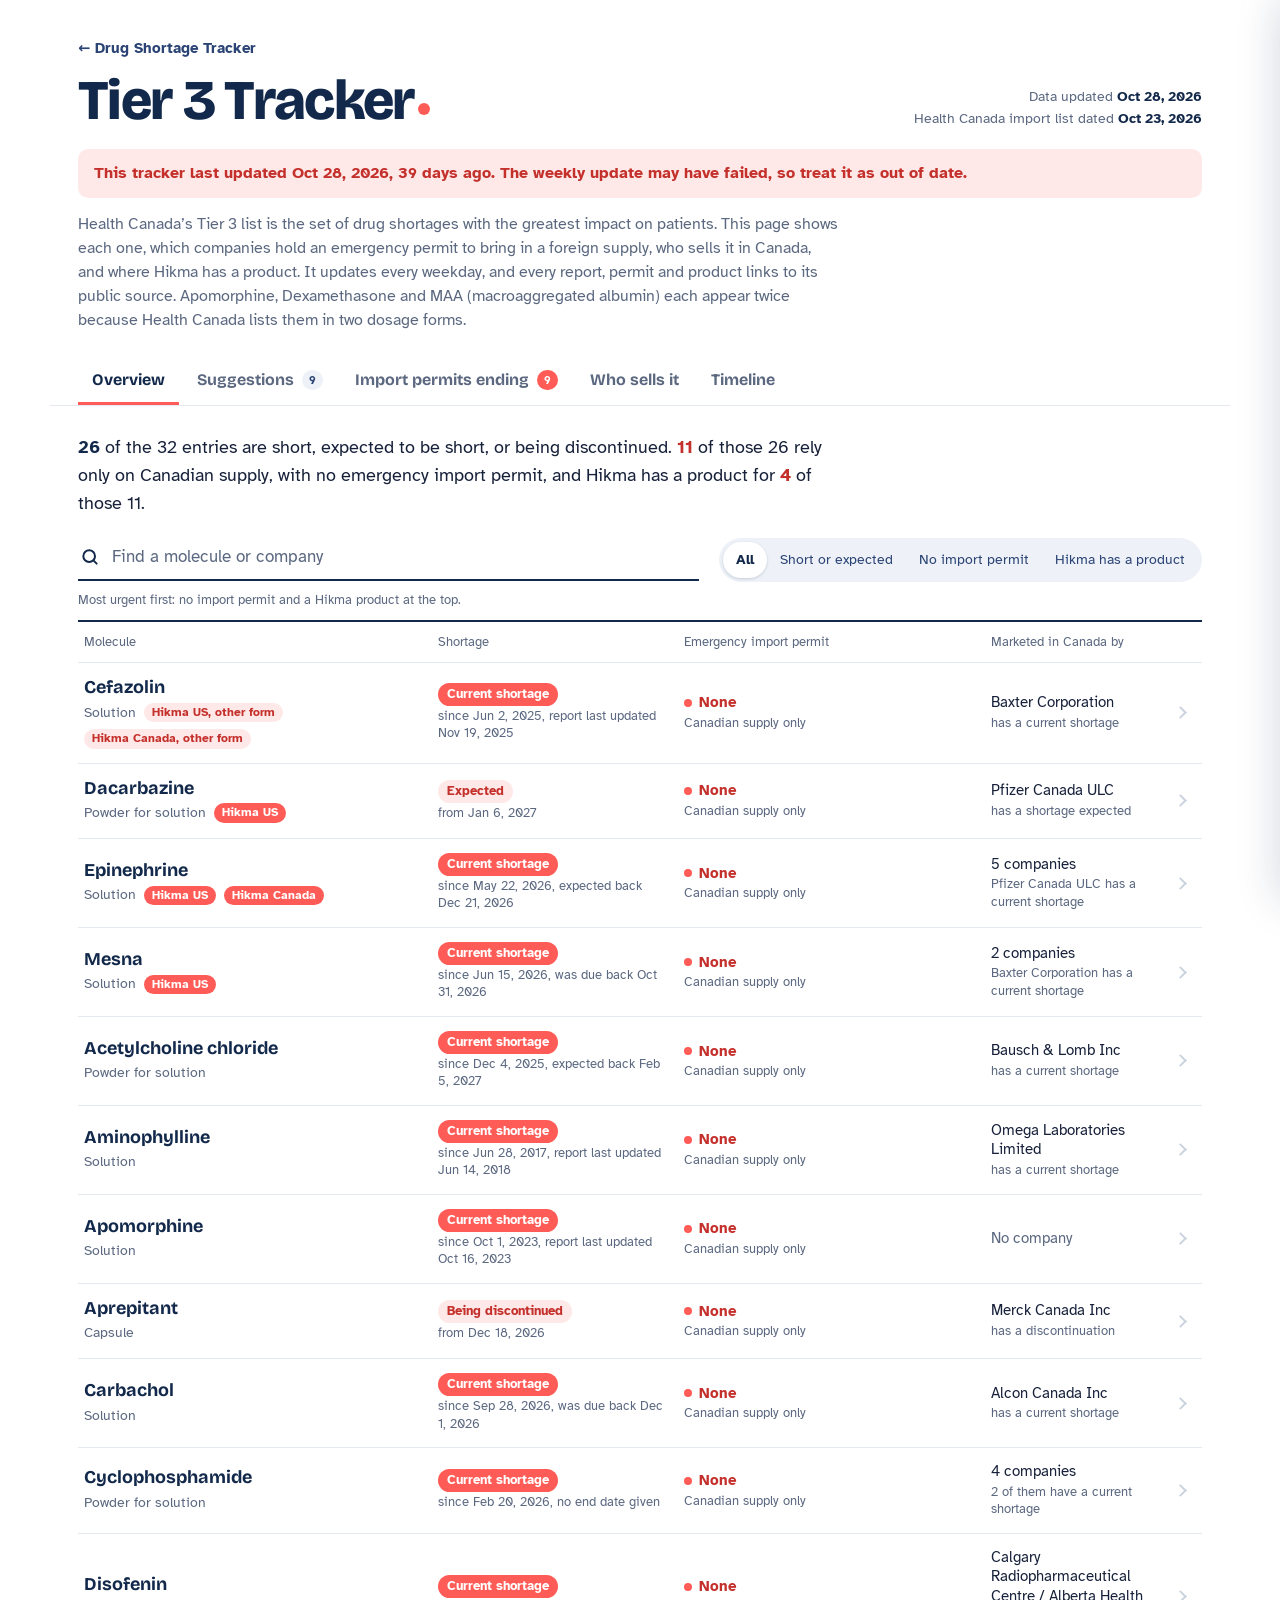
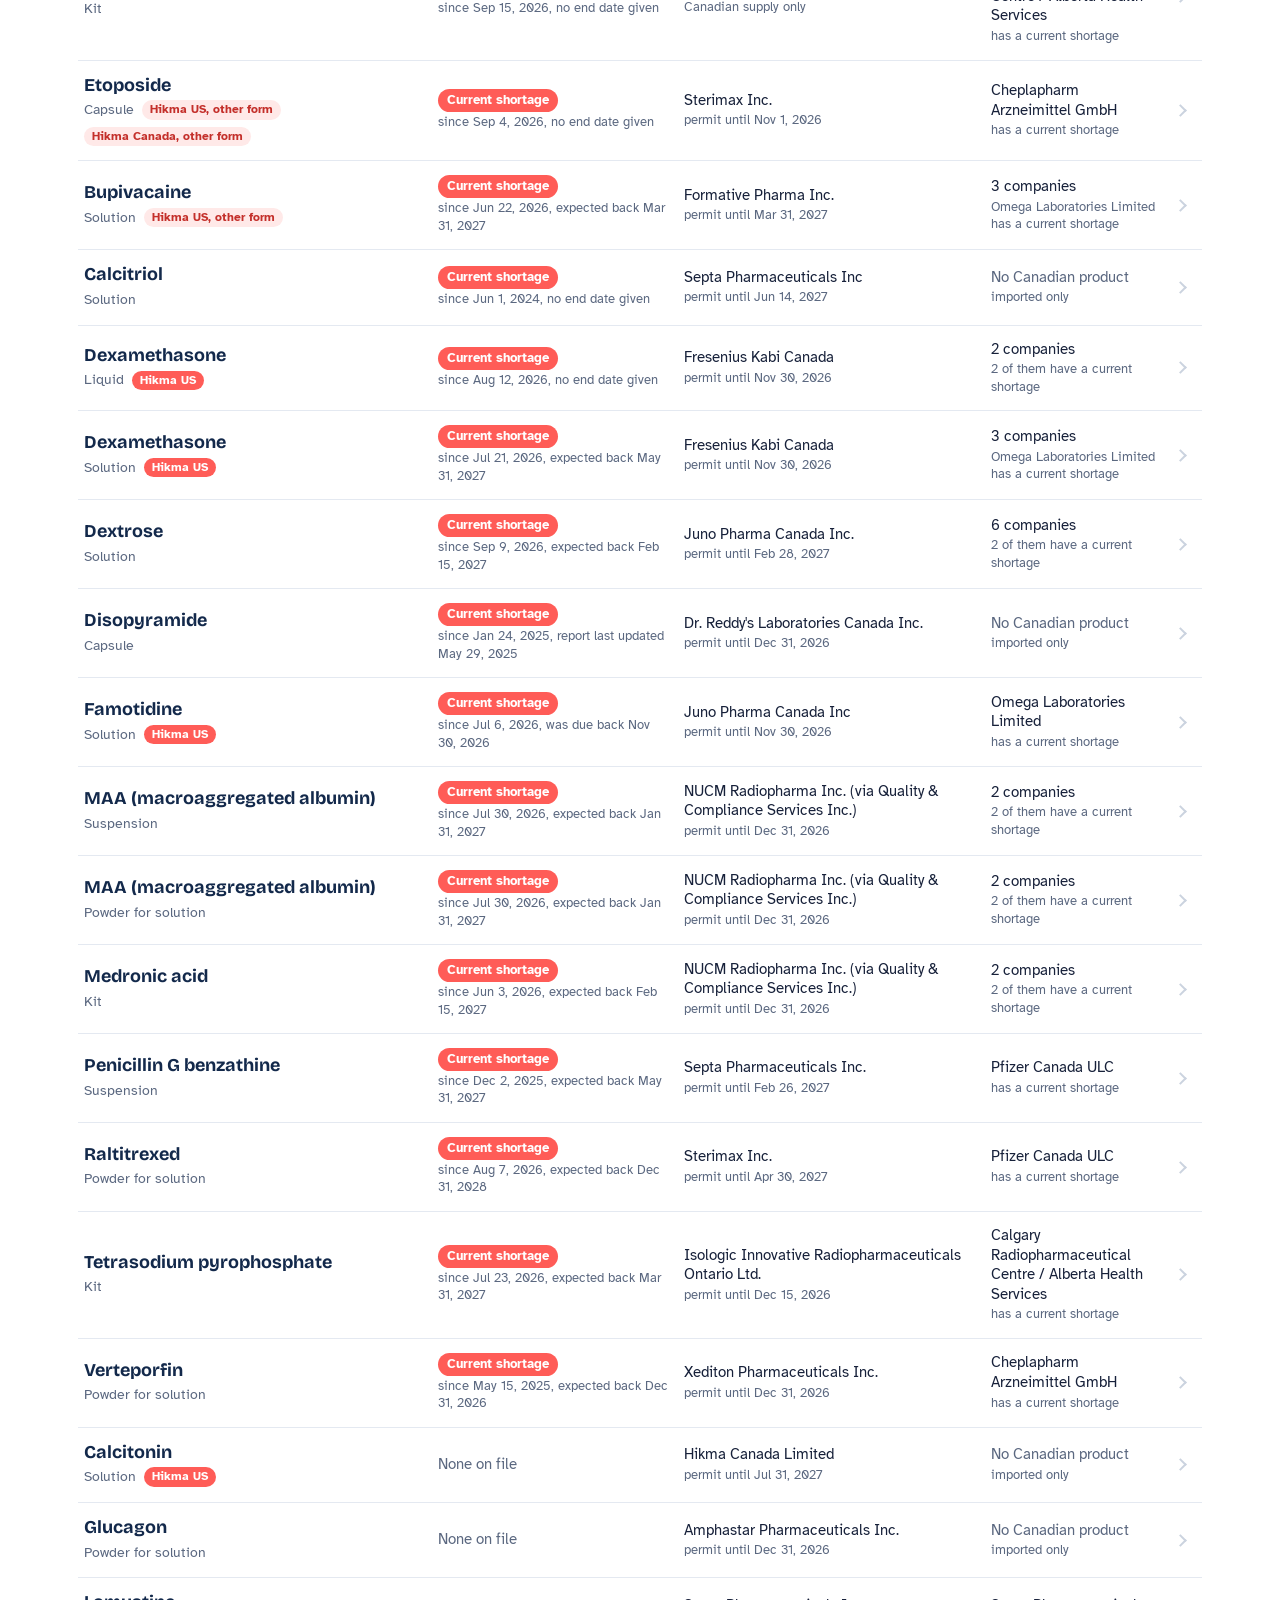
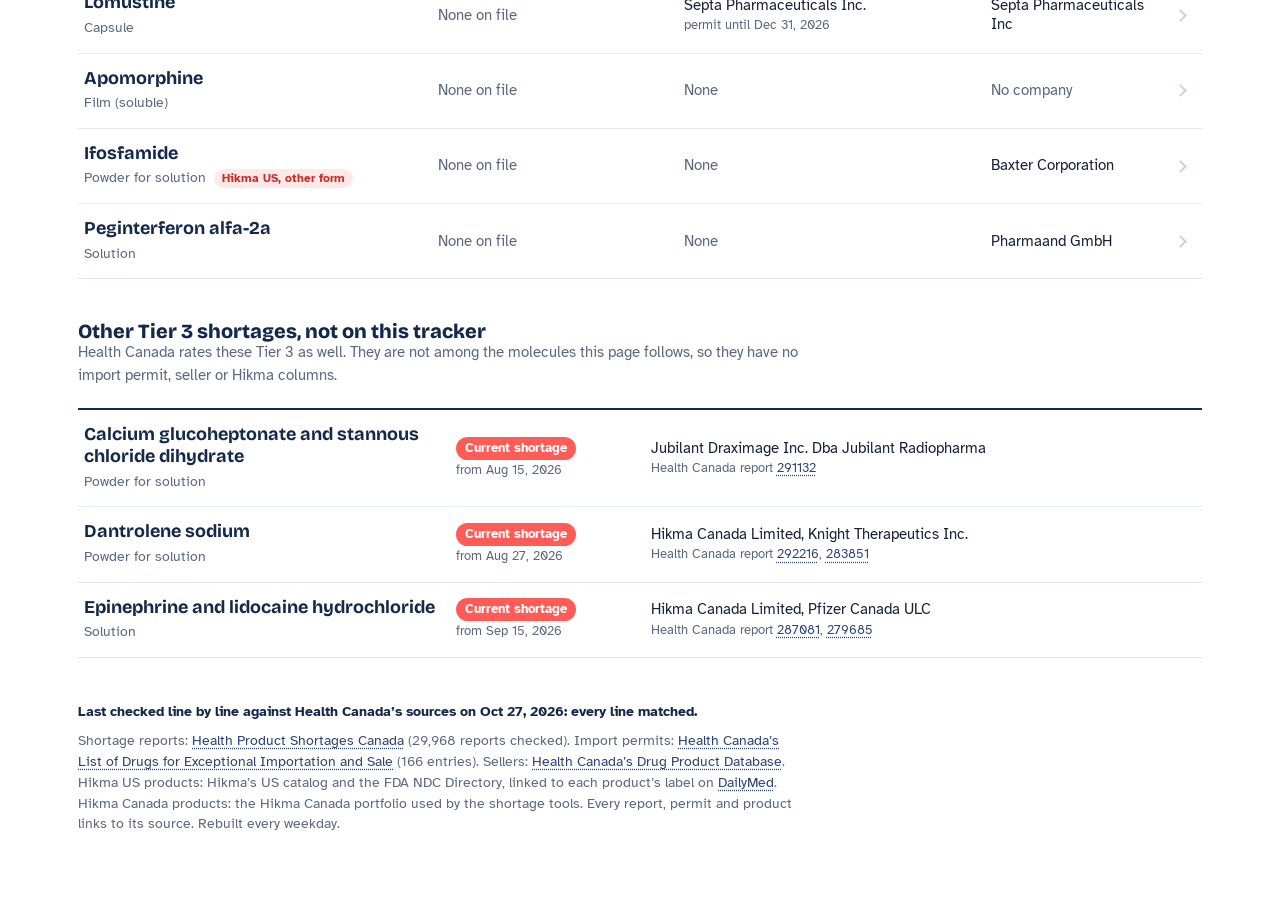
==== tier3/index.html @ a807ef1e "Tier 3 tracker 2026-10-28" ====
<!doctype html>
<html lang="en"><head><meta charset="utf-8">
<meta name="viewport" content="width=device-width,initial-scale=1">
<meta name="robots" content="noindex,nofollow">
<title>Tier 3 Tracker</title>
<link rel="preconnect" href="https://fonts.googleapis.com">
<link rel="preconnect" href="https://fonts.gstatic.com" crossorigin>
<link rel="stylesheet" href="https://fonts.googleapis.com/css2?family=Atkinson+Hyperlegible:wght@400;700&family=Bricolage+Grotesque:opsz,wght@12..96,500;12..96,700;12..96,800&display=swap">
<style>
/* Five views behind tabs, one job each: what is short, what to go after,
   which permits are running out, who already sells it, and the calendar.
   Hikma coral marks anything that needs action, Hikma blue carries the
   structure, the rest is white. Bricolage Grotesque for names and
   headings, Atkinson Hyperlegible for reading. Light only. */
:root{
--white:#ffffff;--navy:#13294b;--navy-2:#2b4475;--mist:#eef2f8;
--line:#e4e9f1;--coral:#ff5c57;--coral-ink:#c4302b;--coral-tint:#ffe9e8;
--ink:#17213a;--slate:#5b6880;--fog:#cbd3df;
--display:"Bricolage Grotesque","Segoe UI",system-ui,sans-serif;
--text:"Atkinson Hyperlegible","Segoe UI",system-ui,sans-serif;
--names:290px;color-scheme:light}
*{box-sizing:border-box}
html{background:var(--white)}
body{margin:0;background:var(--white);color:var(--ink);
font:16px/1.55 var(--text);-webkit-font-smoothing:antialiased}
button,input{font:inherit;color:inherit}
.page{max-width:1180px;margin:0 auto;padding:36px 28px 72px}

/* ---------- top ---------- */
.top{display:flex;flex-wrap:wrap;justify-content:space-between;
align-items:flex-end;gap:12px 24px}
h1{font:800 clamp(36px,5vw,56px)/1 var(--display);margin:0;
letter-spacing:-.03em;color:var(--navy)}
h1 .dot{display:inline-block;width:.22em;height:.22em;border-radius:50%;
background:var(--coral);margin-left:.06em;vertical-align:.08em}
.when{color:var(--slate);font-size:14px;text-align:right}
.when b{color:var(--navy)}
.stale{margin:20px 0 0;padding:12px 16px;border-radius:10px;
background:var(--coral-tint);color:var(--coral-ink);font-weight:700}

/* ---------- tabs ---------- */
.tabs{position:sticky;top:0;z-index:5;background:var(--white);
margin:24px -28px 0;padding:0 28px;border-bottom:1px solid var(--line);
display:flex;gap:4px;overflow-x:auto;scrollbar-width:none}
.tabs::-webkit-scrollbar{display:none}
.tab{border:0;background:none;padding:14px 14px 12px;cursor:pointer;
font:700 16px/1 var(--display);color:var(--slate);white-space:nowrap;
border-bottom:3px solid transparent;display:flex;align-items:center;gap:8px}
.tab:hover{color:var(--navy)}
.tab[aria-selected=true]{color:var(--navy);border-bottom-color:var(--coral)}
.tab:focus-visible{outline:2px solid var(--coral);outline-offset:-2px}
.n{font:700 12px/1 var(--text);background:var(--mist);color:var(--navy-2);
border-radius:999px;padding:4px 7px}
.n.hot{background:var(--coral);color:var(--white)}
.panel{padding-top:28px}
.lede{margin:0 0 20px;font-size:18px;max-width:64ch}
.lede b{color:var(--navy)}
.lede .hot{color:var(--coral-ink)}
.help{margin:-8px 0 22px;color:var(--slate);font-size:14.5px;max-width:72ch}

/* ---------- controls ---------- */
.tools{display:flex;flex-wrap:wrap;gap:12px 20px;align-items:center;
margin:0 0 14px}
.find{flex:1 1 260px;min-width:0;display:flex;align-items:center;gap:10px;
border-bottom:2px solid var(--navy);padding:4px 2px 8px}
.find svg{flex:none;color:var(--navy)}
.find input{border:0;outline:0;background:none;width:100%;font-size:17px}
.find input::placeholder{color:var(--slate)}
.find:focus-within{border-color:var(--coral)}
.seg{display:inline-flex;flex-wrap:wrap;background:var(--mist);
border-radius:999px;padding:4px}
.seg button{border:0;background:none;border-radius:999px;padding:7px 13px;
cursor:pointer;font-size:14px;color:var(--navy-2)}
.seg button[aria-pressed=true]{background:var(--white);color:var(--navy);
font-weight:700;box-shadow:0 1px 3px rgba(19,41,75,.18)}
.seg button:focus-visible{outline:2px solid var(--coral)}

/* ---------- overview list ---------- */
.list{border-top:2px solid var(--navy)}
.li{width:100%;border:0;background:none;text-align:left;cursor:pointer;
display:grid;grid-template-columns:minmax(0,2.2fr) minmax(0,1.5fr)
minmax(0,1.9fr) minmax(0,1.1fr) 20px;gap:16px;align-items:center;
padding:14px 6px;border-bottom:1px solid var(--line)}
.li:hover,.li:focus-visible{background:#f8fafd;outline:0}
.li:focus-visible{box-shadow:inset 3px 0 0 var(--coral)}
.li.head{cursor:default;padding:10px 6px;font-size:13px;color:var(--slate)}
.li.head:hover{background:none}
.name{font:700 18px/1.2 var(--display);color:var(--navy)}
.sub{font-size:14px;color:var(--slate);margin-top:3px;display:flex;
flex-wrap:wrap;gap:6px 8px;align-items:center}
.hk{font:700 11.5px/1 var(--text);color:var(--white);background:var(--coral);
border-radius:999px;padding:4px 8px}
.chev{width:9px;height:9px;border-right:2px solid var(--fog);
border-bottom:2px solid var(--fog);transform:rotate(-45deg)}
.li:hover .chev{border-color:var(--navy)}
.tag{display:inline-block;font-size:12.5px;font-weight:700;border-radius:999px;
padding:3px 9px;white-space:nowrap}
.tag.sh{background:var(--coral);color:var(--white)}
.tag.ex{background:var(--coral-tint);color:var(--coral-ink)}
.tag.ok{background:var(--navy);color:var(--white)}
.tag.dn{background:var(--mist);color:var(--slate)}
.t3{font-size:12.5px;color:var(--navy-2);font-weight:700;margin-left:6px}
.cell{font-size:14.5px;line-height:1.35}
.cell.hot{color:var(--coral-ink);font-weight:700}
.cell .muted{color:var(--slate)}
.none{padding:40px 0;color:var(--slate);font-size:17px}

/* ---------- suggestions ---------- */
.sug{display:grid;grid-template-columns:repeat(auto-fill,minmax(330px,1fr));
gap:18px}
.idea{border:1px solid var(--line);border-radius:16px;padding:20px 22px;
display:flex;flex-direction:column;gap:12px;background:var(--white)}
.idea{cursor:pointer;transition:border-color .15s,box-shadow .15s}
.idea:hover,.idea:focus-visible{border-color:var(--coral);
box-shadow:0 0 0 1px var(--coral);outline:none}
.idea-head{display:flex;justify-content:space-between;align-items:start;gap:12px}
.rank{font:800 15px/1 var(--display);color:var(--slate)}
.idea h3{margin:4px 0 0;font:800 24px/1.1 var(--display);color:var(--navy);
letter-spacing:-.01em}
.pts{text-align:right;flex:none}
.pts b{display:block;font:800 30px/1 var(--display);color:var(--coral-ink)}
.pts span{font-size:12.5px;color:var(--slate)}
.meter{height:6px;border-radius:999px;background:var(--mist);overflow:hidden}
.meter i{display:block;height:100%;background:var(--coral);border-radius:999px}
.why{margin:0;padding:0;list-style:none;display:grid;gap:6px;font-size:15px}
.why li{display:grid;grid-template-columns:18px 1fr;gap:8px}
.why li:before{content:"";width:8px;height:8px;border-radius:50%;
background:var(--coral);margin-top:8px}
.why li.mine:before{background:var(--navy)}
.open{align-self:flex-start;margin-top:auto;border:0;background:var(--mist);
color:var(--navy);font-weight:700;border-radius:999px;padding:8px 16px;
cursor:pointer}
.open:hover{background:var(--navy);color:var(--white)}

/* ---------- permits ---------- */
.permits{border-top:2px solid var(--navy)}
.pm{display:grid;grid-template-columns:120px minmax(0,2.4fr) minmax(0,1.4fr)
minmax(0,1fr);gap:18px;padding:16px 6px;border-bottom:1px solid var(--line);
align-items:start}
.pm .date b{display:block;font:800 22px/1.05 var(--display);color:var(--navy)}
.pm .date span{font-size:13px;color:var(--slate)}
.pm.soon .date b{color:var(--coral-ink)}
.pm .prod{font-weight:700;color:var(--navy)}
.pm .meta{font-size:14px;color:var(--slate);margin-top:2px}
.pm .left{font-size:14.5px}
.pm.gone{opacity:.65}

/* ---------- sellers ---------- */
.sell{border-top:2px solid var(--navy)}
.sell details{border-bottom:1px solid var(--line)}
.sell summary{list-style:none;cursor:pointer;display:grid;
grid-template-columns:minmax(0,1.6fr) minmax(0,2fr) 20px;gap:16px;
align-items:center;padding:14px 6px}
.sell summary::-webkit-details-marker{display:none}
.sell summary:hover{background:#f8fafd}
.sell summary:focus-visible{outline:2px solid var(--coral);outline-offset:-2px}
.sell details[open] .chev{transform:rotate(45deg)}
.count{font-size:15px}
.count b{color:var(--navy)}
.count.hot b{color:var(--coral-ink)}
.tbl{width:100%;border-collapse:collapse;margin:0 0 16px;font-size:14.5px}
.tbl th{text-align:left;font-weight:700;color:var(--slate);font-size:13px;
padding:8px 10px;border-bottom:1px solid var(--line)}
.tbl td{padding:9px 10px;border-bottom:1px solid var(--line);vertical-align:top}
.tbl tr:last-child td{border-bottom:0}
.wrapx{overflow-x:auto;padding:0 6px}

/* ---------- calendar ---------- */
.key{display:flex;flex-wrap:wrap;gap:8px 22px;font-size:13.5px;
color:var(--slate);margin:0 0 10px}
.key span{display:inline-flex;align-items:center;gap:8px}
.sw{display:inline-block;width:26px;height:10px;border-radius:3px}
.cal{position:relative;border-top:2px solid var(--navy)}
.cal-in{min-width:760px}
.axis,.lane{display:grid;grid-template-columns:var(--names) minmax(0,1fr)}
.axis{border-bottom:1px solid var(--line)}
.axis .lbl{font-size:13px;color:var(--slate);padding:10px 0 8px}
.ticks{position:relative;height:40px}
.tick{position:absolute;top:0;bottom:0;border-left:1px solid var(--line);
padding:10px 0 0 6px;font-size:12.5px;color:var(--slate);white-space:nowrap}
.tick.yr{border-left:2px solid var(--navy-2);color:var(--navy);font-weight:700}
.lane{width:100%;text-align:left;border:0;background:none;padding:0;
cursor:pointer;border-bottom:1px solid var(--line)}
.lane:hover,.lane:focus-visible{background:#f8fafd;outline:0}
.lane:focus-visible .who{box-shadow:inset 3px 0 0 var(--coral)}
.who{padding:12px 16px 12px 0;min-width:0}
.who .name{font-size:16.5px}
.track{position:relative;min-height:64px}
.grid{position:absolute;inset:0;pointer-events:none}
.grid i{position:absolute;top:0;bottom:0;border-left:1px solid var(--line)}
.grid i.yr{border-left:1px solid var(--fog)}
.bar{position:absolute;height:14px;border-radius:5px;top:16px;
transform-origin:left center;animation:grow .6s cubic-bezier(.2,.8,.2,1) both}
.bar.sh{background:var(--coral)}
.bar.ex{background:repeating-linear-gradient(135deg,var(--coral) 0 6px,
#ff8e8a 6px 12px)}
.bar.dn{background:var(--fog)}
.bar.tail{background:none;border:2px dashed var(--coral);border-left:0;
box-sizing:border-box;border-radius:0 5px 5px 0}
.bar.past{border-top-right-radius:0;border-bottom-right-radius:0}
.endlbl{position:absolute;transform:translate(6px,-1px);z-index:3;
font:700 11.5px/1 var(--text);color:var(--coral-ink);background:var(--white);
padding:3px 6px;border-radius:5px;white-space:nowrap;pointer-events:none;
box-shadow:0 0 0 1px var(--line)}
.endlbl.left{transform:translate(calc(-100% - 6px),-1px)}
.endlbl.im{font-size:11px;font-weight:600;color:var(--navy);padding:2px 5px}
.track{min-height:70px}
.bar.cut{border-top-left-radius:0;border-bottom-left-radius:0}
.bar.im{height:8px;background:var(--navy);border-radius:999px}
.bar.im.soon{background:linear-gradient(90deg,var(--navy) 70%,var(--coral))}
.bar.im.old{background:var(--fog)}
.today{position:absolute;top:0;bottom:0;width:0;
border-left:2px solid var(--coral);z-index:2;pointer-events:none}
.today b{position:absolute;bottom:-11px;left:-24px;width:48px;text-align:center;
font:700 12px/1 var(--text);color:var(--white);background:var(--coral);
border-radius:999px;padding:5px 0}
@keyframes grow{from{transform:scaleX(0)}to{transform:scaleX(1)}}

/* ---------- drawer ---------- */
.shade{position:fixed;inset:0;background:rgba(19,41,75,.28);opacity:0;
pointer-events:none;transition:opacity .2s;z-index:9}
.shade.on{opacity:1;pointer-events:auto}
.drawer{position:fixed;top:0;right:0;bottom:0;width:min(540px,100%);
background:var(--white);z-index:10;transform:translateX(102%);
transition:transform .28s cubic-bezier(.2,.8,.2,1);overflow-y:auto;
box-shadow:-12px 0 40px rgba(19,41,75,.18);
padding:28px 28px calc(40px + env(safe-area-inset-bottom,0px))}
.drawer.on{transform:none}
.close{position:absolute;top:18px;right:18px;width:40px;height:40px;
border-radius:50%;border:0;background:var(--mist);cursor:pointer;
font-size:22px;line-height:1;color:var(--navy)}
.drawer h2{font:800 34px/1 var(--display);color:var(--navy);
margin:6px 48px 4px 0;letter-spacing:-.02em}
.verdict{margin:18px 0 0;padding:14px 16px;border-radius:12px;
background:var(--mist);color:var(--navy);font-weight:700}
.verdict.gap{background:var(--coral-tint);color:var(--coral-ink)}
.drawer h3{font:700 19px/1.2 var(--display);color:var(--navy);margin:28px 0 10px}
.item{padding:12px 0;border-top:1px solid var(--line)}
.item:last-child{border-bottom:1px solid var(--line)}
.row1{display:flex;justify-content:space-between;gap:12px;align-items:baseline}
.item b{color:var(--navy)}
.item .meta{font-size:14px;color:var(--slate);margin-top:2px}
.muted{color:var(--slate)}

footer{margin-top:44px;color:var(--slate);font-size:13.5px;max-width:80ch}
footer details{margin-top:8px}
footer summary{cursor:pointer}

@media (max-width:820px){
.page{padding:24px 16px 56px}
.tabs{margin:20px -16px 0;padding:0 16px}
.when{text-align:left}
.li{grid-template-columns:minmax(0,1fr) 20px;gap:6px 12px}
.li>.cell{grid-column:1}
.li.head{display:none}
.chev{grid-row:1/span 4;grid-column:2}
.pm{grid-template-columns:96px minmax(0,1fr)}
.pm .left,.pm .imp{grid-column:2}
.sell summary{grid-template-columns:minmax(0,1fr) 20px}
.sell summary .count{grid-column:1}
.sell summary .chev{grid-row:1/span 2;grid-column:2}
:root{--names:150px}
.cal{overflow-x:auto}
.drawer{top:auto;height:88vh;width:100%;border-radius:18px 18px 0 0;
transform:translateY(102%)}
}
@media (prefers-reduced-motion:reduce){
.bar{animation:none}.drawer,.shade{transition:none}}
.back{display:inline-block;margin-bottom:14px;font-weight:700;
color:var(--navy-2);text-decoration:none;font-size:14.5px}
.back:hover{color:var(--coral-ink)}
.intro{margin:14px 0 22px;max-width:76ch;font-size:15.5px;color:var(--slate)}
.hk.soft{background:var(--coral-tint);color:var(--coral-ink)}
.sortnote{margin:-6px 0 10px;font-size:13px;color:var(--slate)}
.gapword{display:inline-flex;align-items:center;gap:7px;font-weight:700;
color:var(--coral-ink)}
.gapword i{width:8px;height:8px;border-radius:50%;background:var(--coral)}
.small{font-size:13px;color:var(--slate);margin-top:2px}
.act{margin:0;font:700 16px/1.3 var(--display);color:var(--navy)}
details.how,details.others{margin:0 0 20px;font-size:14.5px;color:var(--slate)}
details.others{margin-top:28px}
details.how summary,details.others summary,details.sub2 summary{cursor:pointer;
font-weight:700;color:var(--navy)}
details.how p{max-width:76ch}
details.others .list{margin-top:12px}
.li.li3{grid-template-columns:minmax(0,1.4fr) minmax(0,.7fr) minmax(0,2fr) 20px}
details.sub2{margin:4px 0 16px}
details.sub2 summary{padding:6px;font-size:14px}
.check{display:inline-flex;align-items:center;gap:8px;font-size:14.5px;
cursor:pointer}
.check input{width:18px;height:18px;accent-color:var(--navy)}
.warnline{font-size:13px;font-weight:700;color:var(--coral-ink);margin-top:4px}
.pad{padding:0 6px 16px}
.audit{margin:0 0 8px;font-weight:700;color:var(--navy)}
.audit.bad{color:var(--coral-ink)}
a.src{color:var(--navy-2);text-decoration:underline;text-decoration-style:dotted;
text-underline-offset:3px}
a.src:hover,a.src:focus-visible{color:var(--coral-ink);text-decoration-style:solid}
.imp-line{font-size:13.5px;color:var(--navy);margin-top:3px}
.unw{margin-top:40px}
.unw h3{font:800 20px/1.2 var(--display);color:var(--navy);margin:0 0 6px}
.li.static{cursor:default}
.li.static:hover{background:none}
.lab{color:var(--navy)}
</style></head><body>
<main class="page">
<a class="back" href="../">← Drug Shortage Tracker</a>
<div class="top">
<h1>Tier 3 Tracker<span class="dot" aria-hidden="true"></span></h1>
<div class="when" id="when"></div>
</div>
<div id="stale"></div>
<p class="intro" id="intro"></p>
<nav class="tabs" role="tablist" aria-label="Views" id="tabs"></nav>
<section class="panel" id="panel" role="tabpanel"></section>
<footer id="foot"></footer>
</main>
<div class="shade" id="shade"></div>
<aside class="drawer" id="drawer" aria-hidden="true" aria-label="Molecule details">
<button class="close" id="close" aria-label="Close">&times;</button>
<div id="dbody"></div>
</aside>

<script>
var DATA = {"run_date": "2026-10-28", "issued": "2026-10-23", "rows": [{"i": 0, "name": "Acetylcholine chloride", "forms": "Powder for solution", "hikma_us": "", "hikma_form": "", "hikma_us_ndc": "", "hikma_ca": "No", "status": "Actual shortage", "tier3": "Yes", "companies": "BAUSCH & LOMB INC", "start": "2025-12-04", "end": "2027-02-05", "open": 1, "stage": "", "notes": "", "changed": "", "reports": [{"Molecule": "Acetylcholine chloride (powder for solution)", "Status": "Actual shortage", "Tier 3": "Yes", "Company": "BAUSCH & LOMB INC", "Brand name": "MIOCHOL-E", "Strength": "20MG", "Dosage form": "Powder For Solution", "Form match": "Yes", "DIN": "02133326", "Start date": "2025-12-04", "End date": "2027-02-05", "Updated": "2026-10-13", "Report ID": "272933"}], "imports": [], "market": [{"company": "BAUSCH & LOMB INC", "brand": "MIOCHOL-E", "din": "02133326", "strength": "20 MG/VIAL", "form": "POWDER FOR SOLUTION", "route": "OPHTHALMIC", "status": "Marketed", "since": "2011-10-05", "form_match": true, "code": "31096"}], "market_known": true, "hikma_ca_lines": [], "hikma_ca_state": "", "score": 6, "reasons": ["Current shortage", "Health Canada rates the shortage Tier 3, its highest impact level", "No emergency import permit, so the short Canadian supply is the only supply", "Only one company markets it in Canada: Bausch & Lomb Inc"], "action": "No Hikma product"}, {"i": 1, "name": "MAA (macroaggregated albumin)", "forms": "Suspension", "hikma_us": "", "hikma_form": "", "hikma_us_ndc": "", "hikma_ca": "No", "status": "Actual shortage", "tier3": "Yes", "companies": "CALGARY RADIOPHARMACEUTICAL CENTRE / ALBERTA HEALTH SERVICES, JUBILANT DRAXIMAGE INC. DBA JUBILANT RADIOPHARMA", "start": "2026-07-23", "end": "2027-01-31", "open": 2, "stage": "", "notes": "", "changed": "", "reports": [{"Molecule": "MAA (macroaggregated albumin) (suspension)", "Status": "Actual shortage", "Tier 3": "Yes", "Company": "CALGARY RADIOPHARMACEUTICAL CENTRE / ALBERTA HEALTH SERVICES", "Brand name": "STANNOUS MAA KIT", "Strength": "2.1MG", "Dosage form": "Suspension Kit", "Form match": "Yes", "DIN": "02360845", "Start date": "2026-07-23", "End date": "2026-11-30", "Updated": "2026-09-03", "Report ID": "290505"}, {"Molecule": "MAA (macroaggregated albumin) (suspension)", "Status": "Actual shortage", "Tier 3": "Yes", "Company": "JUBILANT DRAXIMAGE INC. DBA JUBILANT RADIOPHARMA", "Brand name": "DRAXIMAGE MAA", "Strength": "2.5MG", "Dosage form": "Powder For Solution", "Form match": "Yes", "DIN": "02329417", "Start date": "2026-07-30", "End date": "2027-01-31", "Updated": "2026-10-05", "Report ID": "291124"}], "imports": [{"product": "Macrosalb Medi-Radiopharma 2.5 mg kit for radiopharmaceutical preparation, Macroaggregated human albumin", "importer": "Quality & Compliance Services Inc. on behalf of NUCM Radiopharma Inc.", "origin": "Hungary, European Medicines Agency, OGYI-T-24216/01", "added": "2026-10-02", "cutoff": "2026-12-31", "cutoff_raw": "December 31, 2026", "state": "Active", "part": "Part 1", "unsure": false}], "market": [{"company": "CALGARY RADIOPHARMACEUTICAL CENTRE / ALBERTA HEALTH SERVICES", "brand": "STANNOUS MAA KIT", "din": "02360845", "strength": "2.1 MG/ML", "form": "SUSPENSION, KIT", "route": "INTRAVENOUS", "status": "Marketed", "since": "2019-04-01", "form_match": true, "code": "83145"}, {"company": "JUBILANT DRAXIMAGE INC. DBA JUBILANT RADIOPHARMA", "brand": "DRAXIMAGE MAA", "din": "02329417", "strength": "2.5 MG/VIAL", "form": "POWDER FOR SOLUTION", "route": "INTRAVENOUS", "status": "Marketed", "since": "2018-08-21", "form_match": true, "code": "81516"}], "market_known": true, "hikma_ca_lines": [], "hikma_ca_state": "", "score": 3, "reasons": ["Current shortage", "Health Canada rates the shortage Tier 3, its highest impact level"], "action": "No Hikma product"}, {"i": 2, "name": "Aminophylline", "forms": "Solution", "hikma_us": "", "hikma_form": "", "hikma_us_ndc": "", "hikma_ca": "No", "status": "Actual shortage", "tier3": "Yes", "companies": "OMEGA LABORATORIES LTD", "start": "2017-06-28", "end": "", "open": 1, "stage": "", "notes": "", "changed": "Aminophylline (solution): report 284545 changed, status Actual shortage to Resolved; end 2026-10-29 to 2026-10-27", "reports": [{"Molecule": "Aminophylline (solution)", "Status": "Actual shortage", "Tier 3": "No", "Company": "OMEGA LABORATORIES LTD", "Brand name": "AMINOPHYLLINE INJ 50MG/ML", "Strength": "50MG", "Dosage form": "Solution", "Form match": "Yes", "DIN": "00582654", "Start date": "2017-06-28", "End date": "", "Updated": "2018-06-14", "Report ID": "19903"}, {"Molecule": "Aminophylline (solution)", "Status": "Resolved", "Tier 3": "Yes", "Company": "OMEGA LABORATORIES LIMITED", "Brand name": "AMINOPHYLLINE INJ 25MG/ML", "Strength": "25MG", "Dosage form": "Solution", "Form match": "Yes", "DIN": "00582662", "Start date": "2026-05-04", "End date": "2026-10-27", "Updated": "2026-10-27", "Report ID": "284545"}], "imports": [{"product": "Aminophylline Injection, Aminophylline", "importer": "Juno Pharma Canada Inc.", "origin": "United Kingdom, Medicines and Healthcare Product Regulatory Agency (MHRA), PL 01502/0009R", "added": "2026-06-23", "cutoff": "2026-08-30", "cutoff_raw": "August 30, 2026", "state": "Expired", "part": "Part 1", "unsure": false}, {"product": "Aminophylline Injection, aminophylline hydrate", "importer": "Septa Pharmaceuticals Inc.", "origin": "UK, MHRA PL 12762/0559", "added": "2024-04-26", "cutoff": "2024-07-31", "cutoff_raw": "July 31, 2024", "state": "Expired", "part": "Part 1", "unsure": false}, {"product": "Aminophylline Injection, aminophylline dihydrate", "importer": "Juno Pharmaceuticals Corp.", "origin": "Greece, National Organization for Medicines, 40869/09/03-03-2010 GR", "added": "2024-04-18", "cutoff": "2024-07-31", "cutoff_raw": "July 31, 2024", "state": "Expired", "part": "Part 1", "unsure": false}], "market": [{"company": "OMEGA LABORATORIES LIMITED", "brand": "AMINOPHYLLINE INJ 25MG/ML", "din": "00582662", "strength": "25 MG/ML", "form": "SOLUTION", "route": "INTRAVENOUS", "status": "Marketed", "since": "1984-12-31", "form_match": true, "code": "5705"}, {"company": "PFIZER CANADA ULC", "brand": "AMINOPHYLLINE INJECTION USP", "din": "00497193", "strength": "25 MG/ML", "form": "SOLUTION", "route": "INTRAVENOUS", "status": "Dormant", "since": "2024-05-09", "form_match": true, "code": "4226"}], "market_known": true, "hikma_ca_lines": [], "hikma_ca_state": "", "score": 3, "reasons": ["Health Canada still lists it as short, but no report has been updated since Jun 2018", "No emergency import permit, so the short Canadian supply is the only supply", "Only one company markets it in Canada: Omega Laboratories Limited"], "action": "No Hikma product"}, {"i": 3, "name": "Apomorphine", "forms": "Film (soluble)", "hikma_us": "", "hikma_form": "", "hikma_us_ndc": "", "hikma_ca": "No", "status": "No report found", "tier3": "", "companies": "", "start": "", "end": "", "open": 0, "stage": "", "notes": "", "changed": "", "reports": [], "imports": [], "market": [], "market_known": true, "hikma_ca_lines": [], "hikma_ca_state": "", "score": 0, "reasons": [], "action": "No Hikma product"}, {"i": 4, "name": "Apomorphine", "forms": "Solution", "hikma_us": "", "hikma_form": "", "hikma_us_ndc": "", "hikma_ca": "No", "status": "Actual shortage", "tier3": "Yes", "companies": "PALADIN LABS INC.", "start": "2023-10-01", "end": "", "open": 2, "stage": "", "notes": "", "changed": "", "reports": [{"Molecule": "Apomorphine (solution)", "Status": "Actual shortage", "Tier 3": "No", "Company": "PALADIN LABS INC.", "Brand name": "MOVAPO", "Strength": "10MG", "Dosage form": "Solution", "Form match": "Yes", "DIN": "02459132", "Start date": "2023-10-01", "End date": "", "Updated": "2023-10-16", "Report ID": "207114"}, {"Molecule": "Apomorphine (solution)", "Status": "To be discontinued", "Tier 3": "Yes", "Company": "PALADIN LABS INC.", "Brand name": "MOVAPO", "Strength": "10MG", "Dosage form": "Solution", "Form match": "Yes", "DIN": "02459132", "Start date": "2023-10-31", "End date": "", "Updated": "2023-11-17", "Report ID": "207624"}], "imports": [{"product": "APO-go Pen, Apomorphine Hydrochloride", "importer": "Aguettant Canada Inc.", "origin": "United Kingdom, Medicines and Healthcare Products Regulatory Agency, PL 04483/0073", "added": "2025-12-15", "cutoff": "2026-10-22", "cutoff_raw": "October 22, 2026", "state": "Expired", "part": "Part 1", "unsure": false}, {"product": "APO-go Pen, Apomorphine Hydrochloride", "importer": "Accuristix", "origin": "United Kingdom, Medicines and Healthcare Products Regulatory Agency, PL 04483/0073", "added": "2023-12-11", "cutoff": "2024-12-31", "cutoff_raw": "December 31, 2024", "state": "Expired", "part": "Part 1", "unsure": false}], "market": [], "market_known": true, "hikma_ca_lines": [], "hikma_ca_state": "", "score": 4, "reasons": ["Health Canada still lists it as short, but no report has been updated since Oct 2023", "Health Canada rates the shortage Tier 3, its highest impact level", "No emergency import permit, so the short Canadian supply is the only supply", "No company markets it in Canada"], "action": "No Hikma product"}, {"i": 5, "name": "Aprepitant", "forms": "Capsule", "hikma_us": "", "hikma_form": "", "hikma_us_ndc": "", "hikma_ca": "No", "status": "To be discontinued", "tier3": "Yes", "companies": "MERCK CANADA INC", "start": "2026-12-18", "end": "", "open": 3, "stage": "", "notes": "", "changed": "", "reports": [{"Molecule": "Aprepitant (capsule)", "Status": "To be discontinued", "Tier 3": "Yes", "Company": "MERCK CANADA INC", "Brand name": "EMEND", "Strength": "80MG", "Dosage form": "Capsule", "Form match": "Yes", "DIN": "02298791", "Start date": "2026-12-18", "End date": "", "Updated": "2026-07-16", "Report ID": "275220"}, {"Molecule": "Aprepitant (capsule)", "Status": "To be discontinued", "Tier 3": "Yes", "Company": "MERCK CANADA INC", "Brand name": "EMEND TRI-PACK", "Strength": "80MG 125MG", "Dosage form": "Capsule Kit", "Form match": "Yes", "DIN": "02298813", "Start date": "2027-02-26", "End date": "", "Updated": "2026-07-16", "Report ID": "275233"}, {"Molecule": "Aprepitant (capsule)", "Status": "To be discontinued", "Tier 3": "Yes", "Company": "MERCK CANADA INC", "Brand name": "EMEND", "Strength": "125MG", "Dosage form": "Capsule", "Form match": "Yes", "DIN": "02298805", "Start date": "2027-04-30", "End date": "", "Updated": "2026-07-16", "Report ID": "275223"}], "imports": [], "market": [{"company": "MERCK CANADA INC", "brand": "EMEND", "din": "02298805", "strength": "125 MG", "form": "CAPSULE", "route": "ORAL", "status": "Marketed", "since": "2007-09-24", "form_match": true, "code": "78411"}, {"company": "MERCK CANADA INC", "brand": "EMEND", "din": "02298791", "strength": "80 MG", "form": "CAPSULE", "route": "ORAL", "status": "Marketed", "since": "2007-09-24", "form_match": true, "code": "78410"}], "market_known": true, "hikma_ca_lines": [], "hikma_ca_state": "", "score": 5, "reasons": ["Being discontinued from Dec 18, 2026", "Health Canada rates the shortage Tier 3, its highest impact level", "No emergency import permit, so the short Canadian supply is the only supply", "Only one company markets it in Canada: Merck Canada Inc"], "action": "No Hikma product"}, {"i": 6, "name": "Bupivacaine", "forms": "Solution", "hikma_us": "Bupivacaine HCl Injection, 8 SKUs (25 mg/10 mL to 250 mg/50 mL)", "hikma_form": "plain bupivacaine, not the spinal kind in dextrose", "hikma_us_ndc": "0143-9330", "hikma_ca": "Yes", "status": "Actual shortage", "tier3": "Yes", "companies": "FORMATIVE PHARMA INC., OMEGA LABORATORIES LIMITED", "start": "2026-06-22", "end": "2027-03-31", "open": 2, "stage": "", "notes": "", "changed": "", "reports": [{"Molecule": "Bupivacaine (solution)", "Status": "Actual shortage", "Tier 3": "Yes", "Company": "OMEGA LABORATORIES LIMITED", "Brand name": "BUPIVACAINE HYDROCHLORIDE IN DEXTROSE INJECTION USP", "Strength": "7.5MG", "Dosage form": "Solution", "Form match": "Yes", "DIN": "02512424", "Start date": "2026-06-22", "End date": "2027-03-31", "Updated": "2026-09-11", "Report ID": "288791"}, {"Molecule": "Bupivacaine (solution)", "Status": "Anticipated shortage", "Tier 3": "Yes", "Company": "FORMATIVE PHARMA INC.", "Brand name": "BUPIVACAINE HYDROCHLORIDE IN DEXTROSE INJECTION USP", "Strength": "7.5MG", "Dosage form": "Solution", "Form match": "Yes", "DIN": "02536714", "Start date": "2026-12-01", "End date": "", "Updated": "2026-09-21", "Report ID": "289841"}, {"Molecule": "Bupivacaine (solution)", "Status": "Actual shortage", "Tier 3": "No", "Company": "PFIZER CANADA INC", "Brand name": "MARCAINE", "Strength": "2.5MG", "Dosage form": "Solution", "Form match": "Other form", "DIN": "02305895", "Start date": "2018-01-31", "End date": "", "Updated": "2018-02-08", "Report ID": "30195"}, {"Molecule": "Bupivacaine (solution)", "Status": "Actual shortage", "Tier 3": "No", "Company": "PFIZER CANADA INC", "Brand name": "MARCAINE", "Strength": "5.0MG", "Dosage form": "Solution", "Form match": "Other form", "DIN": "02241919", "Start date": "2018-02-21", "End date": "", "Updated": "2019-06-12", "Report ID": "32865"}, {"Molecule": "Bupivacaine (solution)", "Status": "Actual shortage", "Tier 3": "No", "Company": "PFIZER CANADA INC", "Brand name": "MARCAINE", "Strength": "2.5MG", "Dosage form": "Solution", "Form match": "Other form", "DIN": "02241918", "Start date": "2018-03-20", "End date": "", "Updated": "2019-06-12", "Report ID": "40787"}, {"Molecule": "Bupivacaine (solution)", "Status": "Actual shortage", "Tier 3": "No", "Company": "PFIZER CANADA INC", "Brand name": "MARCAINE", "Strength": "2.5MG", "Dosage form": "Solution", "Form match": "Other form", "DIN": "02241918", "Start date": "2018-03-30", "End date": "", "Updated": "2019-06-12", "Report ID": "40793"}, {"Molecule": "Bupivacaine (solution)", "Status": "Actual shortage", "Tier 3": "No", "Company": "PFIZER CANADA INC", "Brand name": "MARCAINE", "Strength": "5.0MG", "Dosage form": "Solution", "Form match": "Other form", "DIN": "02241919", "Start date": "2019-01-09", "End date": "", "Updated": "2019-01-10", "Report ID": "56518"}, {"Molecule": "Bupivacaine (solution)", "Status": "Actual shortage", "Tier 3": "No", "Company": "PFIZER CANADA ULC", "Brand name": "MARCAINE", "Strength": "150MG", "Dosage form": "Solution Solution", "Form match": "Other form", "DIN": "02241917", "Start date": "2025-03-30", "End date": "", "Updated": "2026-08-04", "Report ID": "290610"}], "imports": [{"product": "Bupisen iperbarica 7,5 mg/ml soluzione iniettabile, Bupivacaine Hydrochloride", "importer": "Formative Pharma Inc.", "origin": "Italy, Italian Medicines Agency, MA No. 034171215", "added": "2026-09-18", "cutoff": "2027-03-31", "cutoff_raw": "March 31, 2027", "state": "Active", "part": "Part 1", "unsure": false}], "market": [{"company": "FORMATIVE PHARMA INC.", "brand": "BUPIVACAINE HYDROCHLORIDE IN DEXTROSE INJECTION USP", "din": "02536714", "strength": "7.5 MG/ML", "form": "SOLUTION", "route": "INTRASPINAL", "status": "Marketed", "since": "2024-03-19", "form_match": true, "code": "102546"}, {"company": "OMEGA LABORATORIES LIMITED", "brand": "BUPIVACAINE HYDROCHLORIDE IN DEXTROSE INJECTION USP", "din": "02512424", "strength": "7.5 MG/ML", "form": "SOLUTION", "route": "INTRASPINAL", "status": "Marketed", "since": "2021-10-02", "form_match": true, "code": "100171"}, {"company": "STERIMAX INC", "brand": "BUPIVACAINE HYDROCHLORIDE IN DEXTROSE INJECTION USP", "din": "02460645", "strength": "7.5 MG/ML", "form": "SOLUTION", "route": "INTRASPINAL", "status": "Marketed", "since": "2018-03-13", "form_match": true, "code": "94807"}, {"company": "ASPEN PHARMACARE CANADA INC.", "brand": "SENSORCAINE", "din": "01976141", "strength": "2.5 MG/ML", "form": "SOLUTION", "route": "EPIDURAL, BLOCK/INFILTRATION", "status": "Marketed", "since": "2018-06-20", "form_match": false, "code": "16161"}, {"company": "ASPEN PHARMACARE CANADA INC.", "brand": "SENSORCAINE", "din": "01976168", "strength": "5 MG/ML", "form": "SOLUTION", "route": "EPIDURAL, BLOCK/INFILTRATION", "status": "Marketed", "since": "2018-06-09", "form_match": false, "code": "16164"}, {"company": "BAXTER CORPORATION", "brand": "BUPIVACAINE HYDROCHLORIDE INJECTION, USP", "din": "02488930", "strength": "7.5 MG/ML", "form": "SOLUTION", "route": "EPIDURAL, RETROBULBAR", "status": "Marketed", "since": "2022-08-15", "form_match": false, "code": "97900"}, {"company": "PFIZER CANADA ULC", "brand": "MARCAINE", "din": "02241917", "strength": "150 MG/20 ML", "form": "SOLUTION", "route": "RETROBULBAR, EPIDURAL", "status": "Marketed", "since": "2019-06-21", "form_match": false, "code": "65587"}, {"company": "PFIZER CANADA ULC", "brand": "MARCAINE", "din": "02305909", "strength": "250 MG/50 ML", "form": "SOLUTION", "route": "BLOCK/INFILTRATION", "status": "Marketed", "since": "2019-06-06", "form_match": false, "code": "79145"}, {"company": "STERIMAX INC", "brand": "BUPIVACAINE INJECTION BP", "din": "02443686", "strength": "2.5 MG/ML", "form": "SOLUTION", "route": "EPIDURAL, BLOCK/INFILTRATION", "status": "Marketed", "since": "2016-05-20", "form_match": false, "code": "92837"}, {"company": "STERIMAX INC", "brand": "BUPIVACAINE INJECTION BP", "din": "02443694", "strength": "5 MG/ML", "form": "SOLUTION", "route": "EPIDURAL, BLOCK/INFILTRATION", "status": "Marketed", "since": "2016-05-20", "form_match": false, "code": "92838"}, {"company": "AURO PHARMA INC", "brand": "BUPIVACAINE HEAVY INJECTION BP", "din": "02470616", "strength": "15 MG/2 ML", "form": "SOLUTION", "route": "INTRASPINAL", "status": "Approved, not yet marketed", "since": "2017-12-11", "form_match": true, "code": "95961"}, {"company": "EUGIA PHARMA INC.", "brand": "BUPIVACAINE HEAVY INJECTION BP", "din": "02535351", "strength": "15 MG/2 ML", "form": "SOLUTION", "route": "INTRASPINAL", "status": "Approved, not yet marketed", "since": "2023-02-10", "form_match": true, "code": "102421"}, {"company": "AURO PHARMA INC", "brand": "BUPIVACAINE INJECTION BP", "din": "02457547", "strength": "2.5 MG/ML", "form": "SOLUTION", "route": "EPIDURAL, BLOCK/INFILTRATION", "status": "Approved, not yet marketed", "since": "2016-09-15", "form_match": false, "code": "94460"}, {"company": "AURO PHARMA INC", "brand": "BUPIVACAINE INJECTION BP", "din": "02457555", "strength": "5 MG/ML", "form": "SOLUTION", "route": "EPIDURAL, BLOCK/INFILTRATION", "status": "Approved, not yet marketed", "since": "2016-09-15", "form_match": false, "code": "94461"}, {"company": "BAXTER CORPORATION", "brand": "BUPIVACAINE HYDROCHLORIDE INJECTION, USP", "din": "02488914", "strength": "2.5 MG/ML", "form": "SOLUTION", "route": "EPIDURAL, BLOCK/INFILTRATION", "status": "Approved, not yet marketed", "since": "2019-05-23", "form_match": false, "code": "97898"}, {"company": "BAXTER CORPORATION", "brand": "BUPIVACAINE HYDROCHLORIDE INJECTION, USP", "din": "02488922", "strength": "5 MG/ML", "form": "SOLUTION", "route": "BLOCK/INFILTRATION, EPIDURAL", "status": "Approved, not yet marketed", "since": "2019-05-23", "form_match": false, "code": "97899"}, {"company": "EUGIA PHARMA INC.", "brand": "BUPIVACAINE INJECTION BP", "din": "02539772", "strength": "2.5 MG/ML", "form": "SOLUTION", "route": "EPIDURAL, BLOCK/INFILTRATION", "status": "Approved, not yet marketed", "since": "2023-07-21", "form_match": false, "code": "102851"}, {"company": "EUGIA PHARMA INC.", "brand": "BUPIVACAINE INJECTION BP", "din": "02539780", "strength": "5 MG/ML", "form": "SOLUTION", "route": "BLOCK/INFILTRATION, EPIDURAL", "status": "Approved, not yet marketed", "since": "2023-07-21", "form_match": false, "code": "102852"}, {"company": "FORMATIVE PHARMA INC.", "brand": "BUPIVACAINE HYDROCHLORIDE INJECTION USP", "din": "02568500", "strength": "2.5 MG/ML", "form": "SOLUTION", "route": "BLOCK/INFILTRATION, EPIDURAL", "status": "Approved, not yet marketed", "since": "2026-05-25", "form_match": false, "code": "107081"}, {"company": "FORMATIVE PHARMA INC.", "brand": "BUPIVACAINE HYDROCHLORIDE INJECTION USP", "din": "02568519", "strength": "5 MG/ML", "form": "SOLUTION", "route": "BLOCK/INFILTRATION, EPIDURAL", "status": "Approved, not yet marketed", "since": "2026-05-25", "form_match": false, "code": "107082"}, {"company": "HIKMA CANADA LIMITED", "brand": "BUPIVACAINE HYDROCHLORIDE INJECTION USP", "din": "02569094", "strength": "2.5 MG/ML", "form": "SOLUTION", "route": "BLOCK/INFILTRATION, EPIDURAL", "status": "Approved, not yet marketed", "since": "2026-06-15", "form_match": false, "code": "107136"}, {"company": "HIKMA CANADA LIMITED", "brand": "BUPIVACAINE HYDROCHLORIDE INJECTION USP", "din": "02569108", "strength": "5 MG/ML", "form": "SOLUTION", "route": "BLOCK/INFILTRATION, EPIDURAL", "status": "Approved, not yet marketed", "since": "2026-06-15", "form_match": false, "code": "107137"}, {"company": "OMEGA LABORATORIES LIMITED", "brand": "BUPIVACAINE HYDROCHLORIDE INJECTION USP", "din": "02507625", "strength": "7.5 MG/ML", "form": "SOLUTION", "route": "RETROBULBAR, EPIDURAL", "status": "Approved, not yet marketed", "since": "2020-11-06", "form_match": false, "code": "99699"}, {"company": "STERIMAX INC", "brand": "BUPIVACAINE HYDROCHLORIDE INJECTION, USP", "din": "02504952", "strength": "2.5 MG/ML", "form": "SOLUTION", "route": "EPIDURAL, BLOCK/INFILTRATION", "status": "Approved, not yet marketed", "since": "2020-09-11", "form_match": false, "code": "99432"}, {"company": "STERIMAX INC", "brand": "BUPIVACAINE HYDROCHLORIDE INJECTION, USP", "din": "02504960", "strength": "5 MG/ML", "form": "SOLUTION", "route": "BLOCK/INFILTRATION", "status": "Approved, not yet marketed", "since": "2020-09-11", "form_match": false, "code": "99433"}, {"company": "STERIMAX INC", "brand": "BUPIVACAINE HYDROCHLORIDE INJECTION, USP", "din": "02504979", "strength": "7.5 MG/ML", "form": "SOLUTION", "route": "EPIDURAL, RETROBULBAR", "status": "Dormant", "since": "2025-07-30", "form_match": false, "code": "99434"}], "market_known": true, "hikma_ca_lines": [], "hikma_ca_state": "", "score": 5, "reasons": ["Current shortage", "Health Canada rates the shortage Tier 3, its highest impact level", "Hikma US has it, but as plain bupivacaine, not the spinal kind in dextrose: Bupivacaine HCl Injection, 8 SKUs (25 mg/10 mL to 250 mg/50 mL)", "No end date given for the shortage"], "action": "Hikma US has another form"}, {"i": 7, "name": "Calcitonin", "forms": "Solution", "hikma_us": "Calcitonin Salmon Injection 400 units/2 mL (NDC 24201-400-02)", "hikma_form": "", "hikma_us_ndc": "24201-400", "hikma_ca": "No", "status": "No report found", "tier3": "", "companies": "", "start": "", "end": "", "open": 0, "stage": "", "notes": "", "changed": "", "reports": [], "imports": [{"product": "Calcitonin Salmon Injection, USP, Synthetic,Calcitonin Salmon", "importer": "Hikma Canada Limited", "origin": "United States, United States, Food and Drug Administration, National Drug Code (NDC) 24201-400-02", "added": "2026-08-01", "cutoff": "2027-07-31", "cutoff_raw": "July 31, 2027", "state": "Active", "part": "Part 1", "unsure": false}, {"product": "Calcitonin Salmon Injection, USP, Synthetic,Calcitonin Salmon", "importer": "Hikma Canada Limited", "origin": "United States, United States, Food and Drug Administration, National Drug Code (NDC) 24201-400-02", "added": "2025-04-03", "cutoff": "2026-01-31", "cutoff_raw": "January 31, 2026", "state": "Expired", "part": "Part 1", "unsure": false}, {"product": "Calcitonin Salmon Injection, USP, Synthetic Calcitonin Salmon", "importer": "Hikma Canada Limited", "origin": "United States, US FDA, NDC 24201-400-02", "added": "2023-04-24", "cutoff": "2024-09-30", "cutoff_raw": "September 30, 2024", "state": "Expired", "part": "Part 1", "unsure": false}], "market": [{"company": "STERIMAX INC", "brand": "CALCITONIN SALMON INJECTION USP", "din": "02383233", "strength": "200 UNIT/ML", "form": "SOLUTION", "route": "INTRAMUSCULAR, SUBCUTANEOUS", "status": "Approved, not yet marketed", "since": "2024-04-17", "form_match": true, "code": "86900"}, {"company": "NOVARTIS PHARMACEUTICALS CANADA INC", "brand": "MIACALCIN INJECTION 200IU/ML", "din": "02144301", "strength": "200 UNIT/ML", "form": "LIQUID", "route": "INTRAVENOUS, INTRAMUSCULAR, SUBCUTANEOUS", "status": "Approved, not yet marketed", "since": "1998-05-11", "form_match": false, "code": "43968"}], "market_known": true, "hikma_ca_lines": [], "hikma_ca_state": "", "score": 0, "reasons": [], "action": "Import from Hikma US"}, {"i": 8, "name": "Calcitriol", "forms": "Solution", "hikma_us": "", "hikma_form": "", "hikma_us_ndc": "", "hikma_ca": "No", "status": "Actual shortage", "tier3": "Yes", "companies": "STERIMAX INC", "start": "2024-06-01", "end": "", "open": 1, "stage": "", "notes": "", "changed": "", "reports": [{"Molecule": "Calcitriol (solution)", "Status": "Actual shortage", "Tier 3": "Yes", "Company": "STERIMAX INC", "Brand name": "CALCITRIOL INJECTION USP", "Strength": "1MCG", "Dosage form": "Solution", "Form match": "Yes", "DIN": "02399334", "Start date": "2024-06-01", "End date": "", "Updated": "2026-08-26", "Report ID": "218148"}], "imports": [{"product": "Bonky Injection 1 μg, Calcitriol", "importer": "Septa Pharmaceuticals Inc", "origin": "South Korea, Ministry of Food and Drug Safety, 78", "added": "2026-08-07", "cutoff": "2027-06-14", "cutoff_raw": "June 14, 2027", "state": "Active", "part": "Part 1", "unsure": false}, {"product": "Calcitriol Injection USP, Calcitriol", "importer": "Sterimax Inc.", "origin": "United States, Food and Drug Administration, NDC 72266-251-10", "added": "2024-06-14", "cutoff": "2026-07-31", "cutoff_raw": "July 31, 2026", "state": "Expired", "part": "Part 1", "unsure": false}], "market": [{"company": "ODAN LABORATORIESLTD", "brand": "CALCITRIOL-ODAN", "din": "02431637", "strength": "0.25 MCG", "form": "CAPSULE", "route": "ORAL", "status": "Marketed", "since": "2014-10-10", "form_match": false, "code": "91612"}, {"company": "ODAN LABORATORIESLTD", "brand": "CALCITRIOL-ODAN", "din": "02431645", "strength": "0.5 MCG", "form": "CAPSULE", "route": "ORAL", "status": "Marketed", "since": "2014-10-10", "form_match": false, "code": "91613"}, {"company": "PHARMASCIENCE INC", "brand": "PMS-CALCITRIOL", "din": "02495899", "strength": "0.25 MCG", "form": "CAPSULE", "route": "ORAL", "status": "Marketed", "since": "2026-09-30", "form_match": false, "code": "98579"}, {"company": "PHARMASCIENCE INC", "brand": "PMS-CALCITRIOL", "din": "02495902", "strength": "0.5 MCG", "form": "CAPSULE", "route": "ORAL", "status": "Marketed", "since": "2026-09-30", "form_match": false, "code": "98580"}, {"company": "SEARCHLIGHT PHARMA INC", "brand": "ROCALTROL", "din": "00481823", "strength": "0.25 MCG", "form": "CAPSULE", "route": "ORAL", "status": "Marketed", "since": "2022-03-14", "form_match": false, "code": "3430"}, {"company": "SEARCHLIGHT PHARMA INC", "brand": "ROCALTROL", "din": "00481815", "strength": "0.5 MCG", "form": "CAPSULE", "route": "ORAL", "status": "Marketed", "since": "2022-03-14", "form_match": false, "code": "3429"}, {"company": "TARO PHARMACEUTICALS INC", "brand": "TARO-CALCITRIOL", "din": "02485710", "strength": "0.25 MCG", "form": "CAPSULE", "route": "ORAL", "status": "Marketed", "since": "2019-06-03", "form_match": false, "code": "97594"}, {"company": "TARO PHARMACEUTICALS INC", "brand": "TARO-CALCITRIOL", "din": "02485729", "strength": "0.5 MCG", "form": "CAPSULE", "route": "ORAL", "status": "Marketed", "since": "2019-06-03", "form_match": false, "code": "97595"}, {"company": "STERIMAX INC", "brand": "CALCITRIOL INJECTION USP", "din": "02399334", "strength": "1 MCG/ML", "form": "SOLUTION", "route": "INTRAVENOUS", "status": "Dormant", "since": "2025-04-23", "form_match": true, "code": "88422"}, {"company": "STERIMAX INC", "brand": "CALCITRIOL INJECTION USP", "din": "02399342", "strength": "2 MCG/ML", "form": "SOLUTION", "route": "INTRAVENOUS", "status": "Dormant", "since": "2017-10-18", "form_match": true, "code": "88423"}, {"company": "JAMP PHARMA CORPORATION", "brand": "JAMP CALCITRIOL", "din": "02571668", "strength": "0.25 MCG", "form": "CAPSULE", "route": "ORAL", "status": "Approved, not yet marketed", "since": "2026-09-18", "form_match": false, "code": "107369"}, {"company": "JAMP PHARMA CORPORATION", "brand": "JAMP CALCITRIOL", "din": "02571676", "strength": "0.5 MCG", "form": "CAPSULE", "route": "ORAL", "status": "Approved, not yet marketed", "since": "2026-09-18", "form_match": false, "code": "107370"}], "market_known": true, "hikma_ca_lines": [], "hikma_ca_state": "", "score": 5, "reasons": ["Current shortage", "Health Canada rates the shortage Tier 3, its highest impact level", "No company markets it in Canada", "No end date given for the shortage"], "action": "No Hikma product"}, {"i": 9, "name": "Carbachol", "forms": "Solution", "hikma_us": "", "hikma_form": "", "hikma_us_ndc": "", "hikma_ca": "No", "status": "Actual shortage", "tier3": "Yes", "companies": "ALCON CANADA INC", "start": "2026-09-28", "end": "2026-12-01", "open": 1, "stage": "", "notes": "", "changed": "", "reports": [{"Molecule": "Carbachol (solution)", "Status": "Actual shortage", "Tier 3": "Yes", "Company": "ALCON CANADA INC", "Brand name": "MIOSTAT OPHTHALMIC LIQ 0.01%", "Strength": ".01%", "Dosage form": "Solution", "Form match": "Yes", "DIN": "00042544", "Start date": "2026-09-28", "End date": "2026-12-01", "Updated": "2026-10-26", "Report ID": "293982"}], "imports": [{"product": "Miostat, Carbachol", "importer": "Alcon Canada Inc", "origin": "United States, US FDA, NDC 0065-0023-15", "added": "2023-02-16", "cutoff": "2023-04-01", "cutoff_raw": "April 1, 2023", "state": "Expired", "part": "Part 1", "unsure": false}], "market": [{"company": "ALCON CANADA INC", "brand": "MIOSTAT OPHTHALMIC LIQ 0.01%", "din": "00042544", "strength": "0.01 %", "form": "SOLUTION", "route": "INTRAOCULAR", "status": "Marketed", "since": "1980-12-31", "form_match": true, "code": "3906"}], "market_known": true, "hikma_ca_lines": [], "hikma_ca_state": "", "score": 6, "reasons": ["Current shortage", "Health Canada rates the shortage Tier 3, its highest impact level", "No emergency import permit, so the short Canadian supply is the only supply", "Only one company markets it in Canada: Alcon Canada Inc"], "action": "No Hikma product"}, {"i": 10, "name": "Cefazolin", "forms": "Solution", "hikma_us": "Cefazolin for Injection, powder 500 mg to 10 g", "hikma_form": "a powder", "hikma_us_ndc": "0143-9262", "hikma_ca": "Yes", "status": "Actual shortage", "tier3": "Yes", "companies": "BAXTER CORPORATION", "start": "2025-06-02", "end": "", "open": 2, "stage": "", "notes": "", "changed": "", "reports": [{"Molecule": "Cefazolin (solution)", "Status": "Actual shortage", "Tier 3": "Yes", "Company": "BAXTER CORPORATION", "Brand name": "CEFAZOLIN INJECTION, USP", "Strength": "20MG", "Dosage form": "Solution", "Form match": "Yes", "DIN": "02496313", "Start date": "2025-06-02", "End date": "", "Updated": "2025-11-19", "Report ID": "254446"}, {"Molecule": "Cefazolin (solution)", "Status": "Actual shortage", "Tier 3": "Yes", "Company": "BAXTER CORPORATION", "Brand name": "CEFAZOLIN INJECTION, USP", "Strength": "20MG", "Dosage form": "Solution", "Form match": "Yes", "DIN": "02496313", "Start date": "2025-06-14", "End date": "", "Updated": "2025-11-19", "Report ID": "254442"}, {"Molecule": "Cefazolin (solution)", "Status": "Resolved", "Tier 3": "No", "Company": "SANDOZ CANADA INCORPORATED", "Brand name": "CEFAZOLIN FOR INJECTION USP", "Strength": "1G", "Dosage form": "Powder For Solution", "Form match": "Other form", "DIN": "02308959", "Start date": "2026-08-10", "End date": "2026-10-05", "Updated": "2026-10-06", "Report ID": "290996"}], "imports": [{"product": "Cefazolin in Dextrose, Cefazolin", "importer": "Baxter Canada", "origin": "United States, Food and Drug Administration, National Drug Code (NDC): 0338-3503-41 (1g in 50mL); 0338-3508-41 (2g in 100mL)", "added": "2025-06-17", "cutoff": "2026-08-31", "cutoff_raw": "August 31, 2026", "state": "Expired", "part": "Part 1", "unsure": false}], "market": [{"company": "BAXTER CORPORATION", "brand": "CEFAZOLIN IN DEXTROSE INJECTION, USP", "din": "02496313", "strength": "20 MG/ML", "form": "SOLUTION", "route": "INTRAVENOUS", "status": "Marketed", "since": "2025-03-06", "form_match": true, "code": "98620"}, {"company": "FRESENIUS KABI CANADA LTD", "brand": "CEFAZOLIN FOR INJECTION, USP", "din": "02237138", "strength": "1 G/VIAL", "form": "POWDER FOR SOLUTION", "route": "INTRAMUSCULAR, INTRAVENOUS", "status": "Marketed", "since": "2015-12-30", "form_match": false, "code": "60453"}, {"company": "FRESENIUS KABI CANADA LTD", "brand": "CEFAZOLIN FOR INJECTION, USP", "din": "02237140", "strength": "10 G/VIAL", "form": "POWDER FOR SOLUTION", "route": "INTRAVENOUS", "status": "Marketed", "since": "2016-01-13", "form_match": false, "code": "60455"}, {"company": "FRESENIUS KABI CANADA LTD", "brand": "CEFAZOLIN FOR INJECTION, USP", "din": "02401029", "strength": "100 G/BAG", "form": "POWDER FOR SOLUTION", "route": "INTRAVENOUS", "status": "Marketed", "since": "2015-08-21", "form_match": false, "code": "88577"}, {"company": "HIKMA CANADA LIMITED", "brand": "CEFAZOLIN FOR INJECTION", "din": "02437112", "strength": "1 G/VIAL", "form": "POWDER FOR SOLUTION", "route": "INTRAMUSCULAR, INTRAVENOUS", "status": "Marketed", "since": "2023-12-21", "form_match": false, "code": "92142"}, {"company": "HIKMA CANADA LIMITED", "brand": "CEFAZOLIN FOR INJECTION", "din": "02437120", "strength": "10 G/VIAL", "form": "POWDER FOR SOLUTION", "route": "INTRAVENOUS", "status": "Marketed", "since": "2024-02-14", "form_match": false, "code": "92143"}, {"company": "HIKMA CANADA LIMITED", "brand": "CEFAZOLIN FOR INJECTION", "din": "02437104", "strength": "500 MG/VIAL", "form": "POWDER FOR SOLUTION", "route": "INTRAVENOUS, INTRAMUSCULAR", "status": "Marketed", "since": "2025-02-06", "form_match": false, "code": "92141"}, {"company": "SANDOZ CANADA INCORPORATED", "brand": "CEFAZOLIN FOR INJECTION USP", "din": "02308959", "strength": "1 G/VIAL", "form": "POWDER FOR SOLUTION", "route": "INTRAVENOUS, INTRAMUSCULAR", "status": "Marketed", "since": "2008-04-18", "form_match": false, "code": "79456"}, {"company": "SANDOZ CANADA INCORPORATED", "brand": "CEFAZOLIN FOR INJECTION USP", "din": "02308967", "strength": "10 G/VIAL", "form": "POWDER FOR SOLUTION", "route": "INTRAVENOUS", "status": "Marketed", "since": "2008-04-18", "form_match": false, "code": "79457"}, {"company": "SANDOZ CANADA INCORPORATED", "brand": "CEFAZOLIN FOR INJECTION USP", "din": "02308932", "strength": "500 MG/VIAL", "form": "POWDER FOR SOLUTION", "route": "INTRAMUSCULAR, INTRAVENOUS", "status": "Marketed", "since": "2008-04-18", "form_match": false, "code": "79454"}, {"company": "STERIMAX INC", "brand": "CEFAZOLIN SODIUM FOR INJECTION BP", "din": "02465469", "strength": "1 G/VIAL", "form": "POWDER FOR SOLUTION", "route": "INTRAMUSCULAR, INTRAVENOUS", "status": "Marketed", "since": "2023-06-06", "form_match": false, "code": "95364"}, {"company": "STERIMAX INC", "brand": "CEFAZOLIN SODIUM FOR INJECTION BP", "din": "02465477", "strength": "10 G/VIAL", "form": "POWDER FOR SOLUTION", "route": "INTRAVENOUS", "status": "Marketed", "since": "2023-06-06", "form_match": false, "code": "95365"}, {"company": "STERIMAX INC", "brand": "CEFAZOLIN SODIUM FOR INJECTION BP", "din": "02524791", "strength": "2 G/VIAL", "form": "POWDER FOR SOLUTION", "route": "INTRAMUSCULAR, INTRAVENOUS", "status": "Marketed", "since": "2022-08-05", "form_match": false, "code": "101381"}, {"company": "TEVA CANADA LIMITED", "brand": "CEFAZOLIN FOR INJECTION", "din": "02108127", "strength": "1 G/VIAL", "form": "POWDER FOR SOLUTION", "route": "INTRAMUSCULAR, INTRAVENOUS", "status": "Marketed", "since": "2013-04-13", "form_match": false, "code": "19532"}, {"company": "TEVA CANADA LIMITED", "brand": "CEFAZOLIN FOR INJECTION", "din": "02108119", "strength": "500 MG/VIAL", "form": "POWDER FOR SOLUTION", "route": "INTRAVENOUS, INTRAMUSCULAR", "status": "Marketed", "since": "2013-04-13", "form_match": false, "code": "19521"}, {"company": "FRESENIUS KABI CANADA LTD", "brand": "CEFAZOLIN FOR INJECTION, USP", "din": "02237137", "strength": "500 MG/VIAL", "form": "POWDER FOR SOLUTION", "route": "INTRAVENOUS, INTRAMUSCULAR", "status": "Dormant", "since": "2018-07-30", "form_match": false, "code": "60452"}], "market_known": true, "hikma_ca_lines": [{"raw": "CEFAZOLIN PWD.FOR INJ. 10X10G VIAL", "stage": "market", "form_match": false}, {"raw": "CEFAZOLIN PWD.FOR INJ. 25X1G VIAL", "stage": "market", "form_match": false}, {"raw": "CEFAZOLIN PWD.FOR INJ. 25X500MG VIAL", "stage": "market", "form_match": false}], "hikma_ca_state": "other", "score": 8, "reasons": ["Current shortage", "Health Canada rates the shortage Tier 3, its highest impact level", "No emergency import permit, so the short Canadian supply is the only supply", "Hikma US has it, but as a powder: Cefazolin for Injection, powder 500 mg to 10 g", "Only one company markets it in Canada: Baxter Corporation", "No end date given for the shortage"], "action": "Hikma US has another form"}, {"i": 11, "name": "Cyclophosphamide", "forms": "Powder for solution", "hikma_us": "", "hikma_form": "", "hikma_us_ndc": "", "hikma_ca": "No", "status": "Actual shortage", "tier3": "No", "companies": "BAXTER CORPORATION, STERIMAX INC", "start": "2026-02-13", "end": "", "open": 4, "stage": "", "notes": "", "changed": "", "reports": [{"Molecule": "Cyclophosphamide (powder for solution)", "Status": "Resolved", "Tier 3": "No", "Company": "BAXTER CORPORATION", "Brand name": "PROCYTOX", "Strength": "2000MG", "Dosage form": "Powder For Solution", "Form match": "Yes", "DIN": "02241800", "Start date": "2026-01-10", "End date": "2026-10-26", "Updated": "2026-10-27", "Report ID": "274375"}, {"Molecule": "Cyclophosphamide (powder for solution)", "Status": "Resolved", "Tier 3": "No", "Company": "BAXTER CORPORATION", "Brand name": "PROCYTOX", "Strength": "1000MG", "Dosage form": "Powder For Solution", "Form match": "Yes", "DIN": "02241799", "Start date": "2026-02-10", "End date": "2026-10-26", "Updated": "2026-10-27", "Report ID": "277755"}, {"Molecule": "Cyclophosphamide (powder for solution)", "Status": "Actual shortage", "Tier 3": "No", "Company": "BAXTER CORPORATION", "Brand name": "PROCYTOX", "Strength": "500MG", "Dosage form": "Powder For Solution", "Form match": "Yes", "DIN": "02241798", "Start date": "2026-02-13", "End date": "", "Updated": "2026-10-26", "Report ID": "278081"}, {"Molecule": "Cyclophosphamide (powder for solution)", "Status": "Actual shortage", "Tier 3": "No", "Company": "STERIMAX INC", "Brand name": "CYCLOPHOSPHAMIDE FOR INJECTION USP", "Strength": "2000MG", "Dosage form": "Powder For Solution", "Form match": "Yes", "DIN": "02547694", "Start date": "2026-02-20", "End date": "", "Updated": "2026-10-27", "Report ID": "278135"}, {"Molecule": "Cyclophosphamide (powder for solution)", "Status": "Actual shortage", "Tier 3": "No", "Company": "STERIMAX INC", "Brand name": "CYCLOPHOSPHAMIDE FOR INJECTION USP", "Strength": "1000MG", "Dosage form": "Powder For Solution", "Form match": "Yes", "DIN": "02547686", "Start date": "2026-02-20", "End date": "", "Updated": "2026-10-27", "Report ID": "278132"}, {"Molecule": "Cyclophosphamide (powder for solution)", "Status": "To be discontinued", "Tier 3": "No", "Company": "BAXTER CORPORATION", "Brand name": "PROCYTOX", "Strength": "200MG", "Dosage form": "Powder For Solution", "Form match": "Yes", "DIN": "02241797", "Start date": "2026-12-31", "End date": "", "Updated": "2026-10-26", "Report ID": "265253"}], "imports": [{"product": "Cyclophosphamide for Injection, USP, cyclophosphamide", "importer": "Sandoz Canada Inc.", "origin": "United States, Food and Drug Administration, National Drug Code (NDC): 0781-3244-94", "added": "2026-04-10", "cutoff": "2026-05-31", "cutoff_raw": "May 31, 2026", "state": "Expired", "part": "Part 1", "unsure": false}, {"product": "Cyclophosphamide for Injection, USP, cyclophosphamide", "importer": "Sandoz Canada Inc.", "origin": "United States, Food and Drug Administration, National Drug Code (NDC): 0781-3255-94", "added": "2026-04-10", "cutoff": "2026-05-31", "cutoff_raw": "May 31, 2026", "state": "Expired", "part": "Part 1", "unsure": false}, {"product": "Cyclophosphamide Seacross 2000 mg, cyclophosphamide", "importer": "Andone Pharmaceutical Inc.", "origin": "United Kingdom, Medicines and Healthcare Products Regulatory Agency, PL 41013/0081", "added": "2026-03-03", "cutoff": "2026-05-01", "cutoff_raw": "May 1, 2026", "state": "Expired", "part": "Part 1", "unsure": false}], "market": [{"company": "ANDONE PHARMACEUTICAL INC", "brand": "CYCLOPHOSPHAMIDE FOR INJECTION USP", "din": "02546736", "strength": "1000 MG/VIAL", "form": "POWDER FOR SOLUTION", "route": "INTRAVENOUS", "status": "Marketed", "since": "2025-06-06", "form_match": true, "code": "103541"}, {"company": "ANDONE PHARMACEUTICAL INC", "brand": "CYCLOPHOSPHAMIDE FOR INJECTION USP", "din": "02546744", "strength": "2000 MG/VIAL", "form": "POWDER FOR SOLUTION", "route": "INTRAVENOUS", "status": "Marketed", "since": "2025-06-06", "form_match": true, "code": "103542"}, {"company": "BAXTER CORPORATION", "brand": "PROCYTOX", "din": "02241799", "strength": "1000 MG/VIAL", "form": "POWDER FOR SOLUTION", "route": "INTRAVENOUS", "status": "Marketed", "since": "2003-11-18", "form_match": true, "code": "65464"}, {"company": "BAXTER CORPORATION", "brand": "PROCYTOX", "din": "02241797", "strength": "200 MG/VIAL", "form": "POWDER FOR SOLUTION", "route": "INTRAVENOUS", "status": "Marketed", "since": "2003-08-11", "form_match": true, "code": "65462"}, {"company": "BAXTER CORPORATION", "brand": "PROCYTOX", "din": "02241800", "strength": "2000 MG/VIAL", "form": "POWDER FOR SOLUTION", "route": "INTRAVENOUS", "status": "Marketed", "since": "2003-11-03", "form_match": true, "code": "65465"}, {"company": "BAXTER CORPORATION", "brand": "PROCYTOX", "din": "02241798", "strength": "500 MG/VIAL", "form": "POWDER FOR SOLUTION", "route": "INTRAVENOUS", "status": "Marketed", "since": "2003-07-28", "form_match": true, "code": "65463"}, {"company": "MARCAN PHARMACEUTICALS INC", "brand": "CYCLOPHOSPHAMIDE FOR INJECTION USP", "din": "02560216", "strength": "1000 MG/VIAL", "form": "POWDER FOR SOLUTION", "route": "INTRAVENOUS", "status": "Marketed", "since": "2026-07-24", "form_match": true, "code": "106329"}, {"company": "MARCAN PHARMACEUTICALS INC", "brand": "CYCLOPHOSPHAMIDE FOR INJECTION USP", "din": "02560224", "strength": "2000 MG/VIAL", "form": "POWDER FOR SOLUTION", "route": "INTRAVENOUS", "status": "Marketed", "since": "2026-07-24", "form_match": true, "code": "106330"}, {"company": "STERIMAX INC", "brand": "CYCLOPHOSPHAMIDE FOR INJECTION USP", "din": "02547686", "strength": "1000 MG/VIAL", "form": "POWDER FOR SOLUTION", "route": "INTRAVENOUS", "status": "Marketed", "since": "2024-09-27", "form_match": true, "code": "103661"}, {"company": "STERIMAX INC", "brand": "CYCLOPHOSPHAMIDE FOR INJECTION USP", "din": "02547694", "strength": "2000 MG/VIAL", "form": "POWDER FOR SOLUTION", "route": "INTRAVENOUS", "status": "Marketed", "since": "2024-09-27", "form_match": true, "code": "103662"}, {"company": "BAXTER CORPORATION", "brand": "PROCYTOX", "din": "02241795", "strength": "25 MG", "form": "TABLET", "route": "ORAL", "status": "Marketed", "since": "2003-10-03", "form_match": false, "code": "65460"}, {"company": "BAXTER CORPORATION", "brand": "PROCYTOX", "din": "02241796", "strength": "50 MG", "form": "TABLET", "route": "ORAL", "status": "Marketed", "since": "2003-09-09", "form_match": false, "code": "65461"}, {"company": "FORMATIVE PHARMA INC.", "brand": "CYCLOPHOSPHAMIDE FOR INJECTION USP", "din": "02570467", "strength": "1000 MG/VIAL", "form": "POWDER FOR SOLUTION", "route": "INTRAVENOUS", "status": "Approved, not yet marketed", "since": "2026-07-31", "form_match": true, "code": "107261"}, {"company": "FORMATIVE PHARMA INC.", "brand": "CYCLOPHOSPHAMIDE FOR INJECTION USP", "din": "02570475", "strength": "2000 MG/VIAL", "form": "POWDER FOR SOLUTION", "route": "INTRAVENOUS", "status": "Approved, not yet marketed", "since": "2026-07-31", "form_match": true, "code": "107262"}, {"company": "FORMATIVE PHARMA INC.", "brand": "CYCLOPHOSPHAMIDE FOR INJECTION USP", "din": "02570459", "strength": "500 MG/VIAL", "form": "POWDER FOR SOLUTION", "route": "INTRAVENOUS", "status": "Approved, not yet marketed", "since": "2026-07-31", "form_match": true, "code": "107260"}, {"company": "MARCAN PHARMACEUTICALS INC", "brand": "CYCLOPHOSPHAMIDE FOR INJECTION USP", "din": "02560208", "strength": "500 MG/VIAL", "form": "POWDER FOR SOLUTION", "route": "INTRAVENOUS", "status": "Approved, not yet marketed", "since": "2025-08-18", "form_match": true, "code": "106328"}, {"company": "STERIMAX INC", "brand": "CYCLOPHOSPHAMIDE FOR INJECTION USP", "din": "02547678", "strength": "500 MG/VIAL", "form": "POWDER FOR SOLUTION", "route": "INTRAVENOUS", "status": "Approved, not yet marketed", "since": "2024-05-14", "form_match": true, "code": "103660"}, {"company": "DR REDDY'S LABORATORIES LTD", "brand": "CYCLOPHOSPHAMIDE FOR INJECTION", "din": "02559994", "strength": "500 MG/ML", "form": "SOLUTION", "route": "INTRAVENOUS", "status": "Approved, not yet marketed", "since": "2025-08-05", "form_match": false, "code": "106309"}], "market_known": true, "hikma_ca_lines": [], "hikma_ca_state": "", "score": 5, "reasons": ["Current shortage", "No emergency import permit, so the short Canadian supply is the only supply", "No end date given for the shortage"], "action": "No Hikma product"}, {"i": 12, "name": "Dacarbazine", "forms": "Powder for solution", "hikma_us": "Dacarbazine for Injection 200 mg/vial (NDC 0143-9245-10)", "hikma_form": "", "hikma_us_ndc": "0143-9245", "hikma_ca": "No", "status": "Anticipated shortage", "tier3": "Yes", "companies": "PFIZER CANADA ULC", "start": "2027-01-06", "end": "2028-12-31", "open": 1, "stage": "", "notes": "", "changed": "", "reports": [{"Molecule": "Dacarbazine (powder for solution)", "Status": "Anticipated shortage", "Tier 3": "Yes", "Company": "PFIZER CANADA ULC", "Brand name": "DACARBAZINE FOR INJECTION BP", "Strength": "600MG", "Dosage form": "Powder For Solution", "Form match": "Yes", "DIN": "02241445", "Start date": "2027-01-06", "End date": "2028-12-31", "Updated": "2026-10-01", "Report ID": "290934"}], "imports": [], "market": [{"company": "PFIZER CANADA ULC", "brand": "DACARBAZINE FOR INJECTION BP", "din": "02241445", "strength": "600 MG/VIAL", "form": "POWDER FOR SOLUTION", "route": "INTRAVENOUS", "status": "Marketed", "since": "2017-05-31", "form_match": true, "code": "65081"}, {"company": "STERIMAX INC", "brand": "DACARBAZINE FOR INJECTION", "din": "02566702", "strength": "200 MG/VIAL", "form": "POWDER FOR SOLUTION", "route": "INTRAVENOUS", "status": "Approved, not yet marketed", "since": "2026-03-17", "form_match": true, "code": "106919"}, {"company": "STERIMAX INC", "brand": "DACARBAZINE FOR INJECTION", "din": "02566710", "strength": "500 MG/VIAL", "form": "POWDER FOR SOLUTION", "route": "INTRAVENOUS", "status": "Approved, not yet marketed", "since": "2026-03-17", "form_match": true, "code": "106920"}], "market_known": true, "hikma_ca_lines": [], "hikma_ca_state": "", "score": 8, "reasons": ["Shortage expected from Jan 6, 2027", "Health Canada rates the shortage Tier 3, its highest impact level", "No emergency import permit, so the short Canadian supply is the only supply", "Hikma US has it: Dacarbazine for Injection 200 mg/vial", "Only one company markets it in Canada: Pfizer Canada ULC"], "action": "Import from Hikma US"}, {"i": 13, "name": "Dexamethasone", "forms": "Liquid", "hikma_us": "Dexamethasone Sodium Phosphate Injection 4 mg/mL, 10 mg/mL, 20 mg/5 mL", "hikma_form": "", "hikma_us_ndc": "0641-6145", "hikma_ca": "No", "status": "Actual shortage", "tier3": "Yes", "companies": "OMEGA LABORATORIES LIMITED, SANDOZ CANADA INCORPORATED", "start": "2025-11-26", "end": "2026-12-31", "open": 4, "stage": "", "notes": "", "changed": "", "reports": [{"Molecule": "Dexamethasone (liquid)", "Status": "Actual shortage", "Tier 3": "Yes", "Company": "OMEGA LABORATORIES LIMITED", "Brand name": "DEXAMETHASONE-OMEGA", "Strength": "4MG", "Dosage form": "Liquid", "Form match": "Yes", "DIN": "02204266", "Start date": "2025-11-26", "End date": "2026-12-31", "Updated": "2026-09-02", "Report ID": "272781"}, {"Molecule": "Dexamethasone (liquid)", "Status": "Actual shortage", "Tier 3": "Yes", "Company": "OMEGA LABORATORIES LIMITED", "Brand name": "DEXAMETHASONE-OMEGA", "Strength": "4MG", "Dosage form": "Liquid", "Form match": "Yes", "DIN": "02204266", "Start date": "2026-02-20", "End date": "2026-12-31", "Updated": "2026-09-09", "Report ID": "278479"}, {"Molecule": "Dexamethasone (liquid)", "Status": "Resolved", "Tier 3": "Yes", "Company": "STERIMAX INC", "Brand name": "DEXAMETHASONE SODIUM PHOSPHATE INJECTION, USP", "Strength": "4MG", "Dosage form": "Solution Liquid", "Form match": "Yes", "DIN": "01977547", "Start date": "2026-04-10", "End date": "2026-10-01", "Updated": "2026-10-27", "Report ID": "282805"}, {"Molecule": "Dexamethasone (liquid)", "Status": "Actual shortage", "Tier 3": "No", "Company": "OMEGA LABORATORIES LIMITED", "Brand name": "DEXAMETHASONE-OMEGA", "Strength": "4MG", "Dosage form": "Liquid", "Form match": "Yes", "DIN": "02204266", "Start date": "2026-08-12", "End date": "", "Updated": "2026-10-27", "Report ID": "291213"}, {"Molecule": "Dexamethasone (liquid)", "Status": "Actual shortage", "Tier 3": "No", "Company": "SANDOZ CANADA INCORPORATED", "Brand name": "DEXAMETHASONE SOD PHOSPH INJ 10MG/ML USP", "Strength": "10MG", "Dosage form": "Liquid", "Form match": "Yes", "DIN": "00874582", "Start date": "2026-10-26", "End date": "2026-11-13", "Updated": "2026-10-27", "Report ID": "296398"}, {"Molecule": "Dexamethasone (liquid)", "Status": "Actual shortage", "Tier 3": "No", "Company": "ODAN LABORATORIES LTD", "Brand name": "ODAN-TROL", "Strength": "1MG 10000UNIT 3.5MG", "Dosage form": "Suspension", "Form match": "Other form", "DIN": "00626597", "Start date": "2016-04-15", "End date": "", "Updated": "2017-10-05", "Report ID": "1239"}, {"Molecule": "Dexamethasone (liquid)", "Status": "Actual shortage", "Tier 3": "No", "Company": "ODAN LABORATORIES LTD", "Brand name": "ODAN-DEXAMETHASONE", "Strength": "0.1%", "Dosage form": "Solution", "Form match": "Other form", "DIN": "00627763", "Start date": "2016-04-15", "End date": "", "Updated": "2017-10-05", "Report ID": "1224"}, {"Molecule": "Dexamethasone (liquid)", "Status": "Actual shortage", "Tier 3": "No", "Company": "TARO PHARMACEUTICALS INC", "Brand name": "TARO-CIPROFLOXACIN/DEXAMETHASONE", "Strength": "0.3% 0.1%", "Dosage form": "Suspension", "Form match": "Other form", "DIN": "02481901", "Start date": "2026-03-04", "End date": "2026-10-30", "Updated": "2026-09-29", "Report ID": "285469"}, {"Molecule": "Dexamethasone (liquid)", "Status": "To be discontinued", "Tier 3": "No", "Company": "NOVARTIS PHARMACEUTICALS CANADA INC", "Brand name": "CIPRODEX", "Strength": "0.1% 0.3%", "Dosage form": "Suspension", "Form match": "Other form", "DIN": "02252716", "Start date": "2027-09-30", "End date": "", "Updated": "2026-09-29", "Report ID": "294772"}], "imports": [{"product": "Dexamethasone Sodium Phosphate Injection, USP, Dexamethasone Sodium Phosphate", "importer": "Juno Pharma Canada Inc.", "origin": "United States, Food and Drug Administration, National Drug Code (NDC): 25021-052-05", "added": "2026-08-07", "cutoff": "2026-09-06", "cutoff_raw": "Sept 6, 2026", "state": "Expired", "part": "Part 1", "unsure": false}, {"product": "Dexamethasone Sodium Phosphate Injection, USP, Dexamethasone Sodium Phosphate", "importer": "Fresenius Kabi Canada", "origin": "United States, Food and Drug Administration, National Drug Code (NDC): 63323-165-02 (vial), 63323-165-01 (tray)", "added": "2026-07-07", "cutoff": "2026-11-30", "cutoff_raw": "November 30, 2026", "state": "Active", "part": "Part 1", "unsure": false}, {"product": "Dexamethasone Sodium Phosphate Injection, USP, Dexamethasone Sodium Phosphate", "importer": "Fresenius Kabi Canada", "origin": "United States, Food and Drug Administration, National Drug Code (NDC): 63323-165-03 (vial), 63323-165-05 (tray)", "added": "2026-07-07", "cutoff": "2026-09-06", "cutoff_raw": "September 6, 2026", "state": "Expired", "part": "Part 1", "unsure": false}], "market": [{"company": "OMEGA LABORATORIES LIMITED", "brand": "DEXAMETHASONE-OMEGA", "din": "02204274", "strength": "10 MG/ML", "form": "LIQUID", "route": "INTRAVENOUS, INTRAMUSCULAR", "status": "Marketed", "since": "1999-08-19", "form_match": true, "code": "36481"}, {"company": "OMEGA LABORATORIES LIMITED", "brand": "DEXAMETHASONE-OMEGA", "din": "02204266", "strength": "4 MG/ML", "form": "LIQUID", "route": "INTRA-ARTICULAR, INTRAVENOUS, SOFT TISSUE INJECTION, INTRALESIONAL, INTRAMUSCULAR", "status": "Marketed", "since": "1999-08-19", "form_match": true, "code": "36480"}, {"company": "SANDOZ CANADA INCORPORATED", "brand": "DEXAMETHASONE SOD PHOSPH INJ 10MG/ML USP", "din": "00874582", "strength": "10 MG/1 ML", "form": "LIQUID", "route": "INTRASYNOVIAL, INTRAMUSCULAR, INTRAVENOUS", "status": "Marketed", "since": "2005-09-01", "form_match": true, "code": "12208"}, {"company": "ABBVIE CORPORATION", "brand": "OZURDEX", "din": "02363445", "strength": "0.7 MG", "form": "IMPLANT", "route": "INTRAVITREAL", "status": "Marketed", "since": "2024-03-11", "form_match": false, "code": "84844"}, {"company": "APOTEX INC", "brand": "APO-DEXAMETHASONE", "din": "02261081", "strength": "0.5 MG", "form": "TABLET", "route": "ORAL", "status": "Marketed", "since": "2004-11-17", "form_match": false, "code": "74650"}, {"company": "APOTEX INC", "brand": "APO-DEXAMETHASONE", "din": "02250055", "strength": "4 MG", "form": "TABLET", "route": "ORAL", "status": "Marketed", "since": "2004-03-08", "form_match": false, "code": "73487"}, {"company": "NOVARTIS PHARMACEUTICALS CANADA INC", "brand": "MAXIDEX", "din": "00042560", "strength": "0.1 %/W/V", "form": "SUSPENSION", "route": "OPHTHALMIC", "status": "Marketed", "since": "2018-02-22", "form_match": false, "code": "2620"}, {"company": "NOVARTIS PHARMACEUTICALS CANADA INC", "brand": "MAXIDEX", "din": "00042579", "strength": "0.1 %/W/W", "form": "OINTMENT", "route": "OPHTHALMIC", "status": "Marketed", "since": "2018-01-19", "form_match": false, "code": "4591"}, {"company": "ODAN LABORATORIESLTD", "brand": "ODAN-DEXAMETHASONE ELIXIR", "din": "02528584", "strength": "0.5 MG/5 ML", "form": "ELIXIR", "route": "ORAL", "status": "Marketed", "since": "2022-11-25", "form_match": false, "code": "101779"}, {"company": "PHARMA STULLN INC.", "brand": "DEXAMETHASONE", "din": "02023865", "strength": "0.1 %", "form": "SOLUTION", "route": "OPHTHALMIC, OTIC", "status": "Marketed", "since": "2019-03-28", "form_match": false, "code": "16262"}, {"company": "PHARMASCIENCE INC", "brand": "PMS-DEXAMETHASONE", "din": "01964976", "strength": "0.5 MG", "form": "TABLET", "route": "ORAL", "status": "Marketed", "since": "2023-10-11", "form_match": false, "code": "23261"}, {"company": "PHARMASCIENCE INC", "brand": "PMS-DEXAMETHASONE ELIXIR", "din": "01946897", "strength": "0.5 MG/5 ML", "form": "ELIXIR", "route": "ORAL", "status": "Marketed", "since": "1992-12-31", "form_match": false, "code": "12967"}, {"company": "PHARMASCIENCE INC", "brand": "PMS-DEXAMETHASONE", "din": "02279363", "strength": "2 MG", "form": "TABLET", "route": "ORAL", "status": "Marketed", "since": "2006-06-08", "form_match": false, "code": "76497"}, {"company": "PHARMASCIENCE INC", "brand": "PMS-DEXAMETHASONE", "din": "01964070", "strength": "4 MG", "form": "TABLET", "route": "ORAL", "status": "Marketed", "since": "2023-10-11", "form_match": false, "code": "23194"}, {"company": "ODAN LABORATORIESLTD", "brand": "ODAN-DEXAMETHASONE", "din": "00627763", "strength": "0.1 %", "form": "SOLUTION", "route": "OPHTHALMIC, OTIC", "status": "Dormant", "since": "2017-06-22", "form_match": false, "code": "6364"}, {"company": "PHARMASCIENCE INC", "brand": "PMS-DEXAMETHASONE SOD PHOSPHATE DPS 1MG/ML", "din": "00785261", "strength": "0.1 %", "form": "DROPS", "route": "OPHTHALMIC, OTIC", "status": "Dormant", "since": "2017-08-03", "form_match": false, "code": "9616"}, {"company": "PHARMASCIENCE INC", "brand": "PMS-DEXAMETHASONE", "din": "01964968", "strength": "0.75 MG", "form": "TABLET", "route": "ORAL", "status": "Dormant", "since": "2025-07-31", "form_match": false, "code": "23260"}], "market_known": true, "hikma_ca_lines": [], "hikma_ca_state": "", "score": 7, "reasons": ["Current shortage", "Health Canada rates the shortage Tier 3, its highest impact level", "Hikma US has it: Dexamethasone Sodium Phosphate Injection 4 mg/mL, 10 mg/mL, 20 mg/5 mL", "No end date given for the shortage"], "action": "Import from Hikma US"}, {"i": 14, "name": "Dexamethasone", "forms": "Solution", "hikma_us": "Dexamethasone Sodium Phosphate Injection 4 mg/mL, 10 mg/mL, 20 mg/5 mL", "hikma_form": "", "hikma_us_ndc": "0641-6145", "hikma_ca": "No", "status": "Actual shortage", "tier3": "Yes", "companies": "OMEGA LABORATORIES LIMITED", "start": "2026-07-21", "end": "2027-05-31", "open": 1, "stage": "", "notes": "", "changed": "", "reports": [{"Molecule": "Dexamethasone (solution)", "Status": "Resolved", "Tier 3": "Yes", "Company": "STERIMAX INC", "Brand name": "DEXAMETHASONE SODIUM PHOSPHATE INJECTION, USP", "Strength": "4MG", "Dosage form": "Solution Liquid", "Form match": "Yes", "DIN": "01977547", "Start date": "2026-04-10", "End date": "2026-10-01", "Updated": "2026-10-27", "Report ID": "282805"}, {"Molecule": "Dexamethasone (solution)", "Status": "Resolved", "Tier 3": "Yes", "Company": "SANDOZ CANADA INCORPORATED", "Brand name": "DEXAMETHASONE SODIUM PHOSPHATE INJ USP 4MG/ML", "Strength": "4MG", "Dosage form": "Solution", "Form match": "Yes", "DIN": "00664227", "Start date": "2026-06-22", "End date": "2026-09-08", "Updated": "2026-10-05", "Report ID": "287779"}, {"Molecule": "Dexamethasone (solution)", "Status": "Resolved", "Tier 3": "No", "Company": "SANDOZ CANADA INCORPORATED", "Brand name": "DEXAMETHASONE SODIUM PHOSPHATE INJ USP 4MG/ML", "Strength": "4MG", "Dosage form": "Solution", "Form match": "Yes", "DIN": "00664227", "Start date": "2026-06-22", "End date": "2026-09-08", "Updated": "2026-10-06", "Report ID": "286117"}, {"Molecule": "Dexamethasone (solution)", "Status": "Actual shortage", "Tier 3": "No", "Company": "OMEGA LABORATORIES LIMITED", "Brand name": "DEXAMETHASONE OMEGA UNIDOSE", "Strength": "10MG", "Dosage form": "Solution", "Form match": "Yes", "DIN": "02387743", "Start date": "2026-07-21", "End date": "2027-05-31", "Updated": "2026-09-09", "Report ID": "289689"}], "imports": [{"product": "Dexamethasone Sodium Phosphate Injection, USP, Dexamethasone Sodium Phosphate", "importer": "Juno Pharma Canada Inc.", "origin": "United States, Food and Drug Administration, National Drug Code (NDC): 25021-052-05", "added": "2026-08-07", "cutoff": "2026-09-06", "cutoff_raw": "Sept 6, 2026", "state": "Expired", "part": "Part 1", "unsure": false}, {"product": "Dexamethasone Sodium Phosphate Injection, USP, Dexamethasone Sodium Phosphate", "importer": "Fresenius Kabi Canada", "origin": "United States, Food and Drug Administration, National Drug Code (NDC): 63323-165-02 (vial), 63323-165-01 (tray)", "added": "2026-07-07", "cutoff": "2026-11-30", "cutoff_raw": "November 30, 2026", "state": "Active", "part": "Part 1", "unsure": false}, {"product": "Dexamethasone Sodium Phosphate Injection, USP, Dexamethasone Sodium Phosphate", "importer": "Fresenius Kabi Canada", "origin": "United States, Food and Drug Administration, National Drug Code (NDC): 63323-165-03 (vial), 63323-165-05 (tray)", "added": "2026-07-07", "cutoff": "2026-09-06", "cutoff_raw": "September 6, 2026", "state": "Expired", "part": "Part 1", "unsure": false}], "market": [{"company": "OMEGA LABORATORIES LIMITED", "brand": "DEXAMETHASONE OMEGA UNIDOSE", "din": "02387743", "strength": "10 MG/1 ML", "form": "SOLUTION", "route": "INTRAVENOUS, INTRASYNOVIAL, INTRAMUSCULAR", "status": "Marketed", "since": "2013-05-08", "form_match": true, "code": "87333"}, {"company": "SANDOZ CANADA INCORPORATED", "brand": "DEXAMETHASONE SODIUM PHOSPHATE INJ USP 4MG/ML", "din": "00664227", "strength": "4 MG/ML", "form": "SOLUTION", "route": "INTRAMUSCULAR, INTRASYNOVIAL, INTRAVENOUS", "status": "Marketed", "since": "2005-09-01", "form_match": true, "code": "6593"}, {"company": "STERIMAX INC", "brand": "DEXAMETHASONE SODIUM PHOSPHATE INJECTION, USP", "din": "01977547", "strength": "4 MG/ML", "form": "SOLUTION", "route": "INTRA-ARTICULAR, INTRAMUSCULAR, INTRAVENOUS", "status": "Marketed", "since": "2015-07-31", "form_match": true, "code": "13255"}, {"company": "PHARMASCIENCE INC", "brand": "PMS-DEXAMETHASONE SOD PHOSPHATE INJ 4MG/ML", "din": "00751863", "strength": "4 MG/ML", "form": "SOLUTION", "route": "INTRAVENOUS, INTRA-ARTICULAR, INTRAMUSCULAR", "status": "Dormant", "since": "2017-08-03", "form_match": true, "code": "9613"}, {"company": "STRIDES PHARMA CANADA INC", "brand": "DEXAMETHASONE SODIUM PHOSPHATE INJECTION, USP", "din": "02412896", "strength": "10 MG/ML", "form": "SOLUTION", "route": "INTRAVENOUS, INTRAMUSCULAR", "status": "Approved, not yet marketed", "since": "2020-07-30", "form_match": true, "code": "89761"}, {"company": "STRIDES PHARMA CANADA INC", "brand": "DEXAMETHASONE SODIUM PHOSPHATE INJECTION, USP", "din": "02412888", "strength": "4 MG/ML", "form": "SOLUTION", "route": "SOFT TISSUE INJECTION, INTRALESIONAL, INTRAVENOUS, INTRA-ARTICULAR, INTRAMUSCULAR", "status": "Approved, not yet marketed", "since": "2020-07-30", "form_match": true, "code": "89758"}], "market_known": true, "hikma_ca_lines": [], "hikma_ca_state": "", "score": 5, "reasons": ["Current shortage", "Hikma US has it: Dexamethasone Sodium Phosphate Injection 4 mg/mL, 10 mg/mL, 20 mg/5 mL"], "action": "Import from Hikma US"}, {"i": 15, "name": "Dextrose", "forms": "Solution", "hikma_us": "", "hikma_form": "", "hikma_us_ndc": "", "hikma_ca": "No", "status": "Actual shortage", "tier3": "Yes", "companies": "OMEGA LABORATORIES LIMITED, PFIZER CANADA ULC", "start": "2026-06-29", "end": "2027-02-15", "open": 3, "stage": "", "notes": "", "changed": "", "reports": [{"Molecule": "Dextrose (solution)", "Status": "Actual shortage", "Tier 3": "Yes", "Company": "OMEGA LABORATORIES LIMITED", "Brand name": "DEXTROSE INJECTION", "Strength": "50%", "Dosage form": "Solution", "Form match": "Yes", "DIN": "02517132", "Start date": "2026-06-29", "End date": "2026-11-30", "Updated": "2026-08-12", "Report ID": "288363"}, {"Molecule": "Dextrose (solution)", "Status": "Actual shortage", "Tier 3": "Yes", "Company": "PFIZER CANADA ULC", "Brand name": "DEXTROSE INJECTION USP", "Strength": "500MG", "Dosage form": "Solution", "Form match": "Yes", "DIN": "02468514", "Start date": "2026-09-09", "End date": "2026-11-30", "Updated": "2026-10-08", "Report ID": "287226"}, {"Molecule": "Dextrose (solution)", "Status": "Actual shortage", "Tier 3": "Yes", "Company": "PFIZER CANADA ULC", "Brand name": "DEXTROSE INJECTION USP", "Strength": "500MG", "Dosage form": "Solution", "Form match": "Yes", "DIN": "02468514", "Start date": "2026-09-09", "End date": "2027-02-15", "Updated": "2026-10-27", "Report ID": "285007"}], "imports": [{"product": "Glucose Intravenous Infusion 50% w/v, Glucose", "importer": "Juno Pharma Canada Inc.", "origin": "United Kingdom, Medicines and Healthcare Products Regulatory Agency, PL 01502/0005R", "added": "2026-07-22", "cutoff": "2027-02-28", "cutoff_raw": "February 28, 2027", "state": "Active", "part": "Part 1", "unsure": false}, {"product": "Glucose Intravenous Infusion 50% w/v, glucose", "importer": "Juno Pharmaceuticals Corp.", "origin": "United Kingdom, Medicines and Healthcare products Regulatory Agency, PL 01502/0005R", "added": "2023-11-07", "cutoff": "2025-01-15", "cutoff_raw": "January 15, 2025", "state": "Expired", "part": "Part 1", "unsure": false}], "market": [{"company": "B. BRAUN MEDICAL INC", "brand": "10% DEXTROSE INJECTION USP", "din": "01924427", "strength": "100 MG/ML", "form": "SOLUTION", "route": "INTRAVENOUS", "status": "Marketed", "since": "1998-04-30", "form_match": true, "code": "14251"}, {"company": "B. BRAUN MEDICAL INC", "brand": "5% DEXTROSE INJECTION USP", "din": "01924281", "strength": "50 MG/ML", "form": "SOLUTION", "route": "INTRAVENOUS", "status": "Marketed", "since": "1998-04-30", "form_match": true, "code": "13714"}, {"company": "BAXTER CORPORATION", "brand": "10% DEXTROSE INJECTION, USP", "din": "00060364", "strength": "10 G/100 ML", "form": "SOLUTION", "route": "INTRAVENOUS", "status": "Marketed", "since": "2019-03-25", "form_match": true, "code": "59976"}, {"company": "BAXTER CORPORATION", "brand": "5% DEXTROSE INJECTION, USP", "din": "00060348", "strength": "5 G/100 ML", "form": "SOLUTION", "route": "INTRAVENOUS", "status": "Marketed", "since": "2019-03-25", "form_match": true, "code": "10511"}, {"company": "BAXTER CORPORATION", "brand": "70% DEXTROSE INJECTION USP", "din": "02014874", "strength": "70 G/100 ML", "form": "SOLUTION", "route": "INTRAVENOUS", "status": "Marketed", "since": "2015-01-20", "form_match": true, "code": "18686"}, {"company": "FRESENIUS KABI CANADA LTD", "brand": "5% DEXTROSE INJECTION", "din": "02403536", "strength": "50 MG/ML", "form": "SOLUTION", "route": "INTRAVENOUS", "status": "Marketed", "since": "2023-02-03", "form_match": true, "code": "88832"}, {"company": "ICU MEDICAL CANADA INC", "brand": "DEXTROSE INJECTION USP", "din": "00037915", "strength": "50 MG/ML", "form": "SOLUTION", "route": "INTRAVENOUS", "status": "Marketed", "since": "2019-11-27", "form_match": true, "code": "2902"}, {"company": "JUNO PHARMA CANADA INC.", "brand": "DEXTROSE INJECTION", "din": "02517132", "strength": "50 %/W/V", "form": "SOLUTION", "route": "INTRAVENOUS", "status": "Marketed", "since": "2026-10-26", "form_match": true, "code": "100647"}, {"company": "PFIZER CANADA ULC", "brand": "DEXTROSE INJECTION USP", "din": "02468514", "strength": "500 MG/ML", "form": "SOLUTION", "route": "INTRAVENOUS", "status": "Marketed", "since": "2020-08-18", "form_match": true, "code": "95694"}, {"company": "B. BRAUN MEDICAL INC", "brand": "70% DEXTROSE INJECTION USP", "din": "02516179", "strength": "70 G/100 ML", "form": "SOLUTION", "route": "INTRAVENOUS", "status": "Approved, not yet marketed", "since": "2021-05-19", "form_match": true, "code": "100551"}, {"company": "ICU MEDICAL CANADA INC", "brand": "DEXTROSE INJECTION USP", "din": "00037958", "strength": "100 MG/ML", "form": "SOLUTION", "route": "INTRAVENOUS", "status": "Dormant", "since": "2023-04-01", "form_match": true, "code": "1748"}, {"company": "ICU MEDICAL CANADA INC", "brand": "DEXTROSE INJECTION USP", "din": "00037966", "strength": "200 MG/ML", "form": "SOLUTION", "route": "INTRAVENOUS", "status": "Dormant", "since": "2025-07-17", "form_match": true, "code": "3747"}, {"company": "ICU MEDICAL CANADA INC", "brand": "DEXTROSE INJECTION USP", "din": "00037974", "strength": "500 MG/ML", "form": "SOLUTION", "route": "INTRAVENOUS", "status": "Dormant", "since": "2025-05-30", "form_match": true, "code": "1746"}, {"company": "ICU MEDICAL CANADA INC", "brand": "DEXTROSE INJECTION USP", "din": "00244988", "strength": "700 MG/ML", "form": "SOLUTION", "route": "INTRAVENOUS", "status": "Dormant", "since": "2023-06-26", "form_match": true, "code": "3585"}, {"company": "PFIZER CANADA ULC", "brand": "DEXTROSE INJECTION USP", "din": "02468506", "strength": "50 MG/ML", "form": "SOLUTION", "route": "INTRAVENOUS", "status": "Approved, not yet marketed", "since": "2017-09-21", "form_match": true, "code": "95693"}], "market_known": true, "hikma_ca_lines": [], "hikma_ca_state": "", "score": 3, "reasons": ["Current shortage", "Health Canada rates the shortage Tier 3, its highest impact level"], "action": "No Hikma product"}, {"i": 16, "name": "Disofenin", "forms": "Kit", "hikma_us": "", "hikma_form": "", "hikma_us_ndc": "", "hikma_ca": "No", "status": "Actual shortage", "tier3": "No", "companies": "CALGARY RADIOPHARMACEUTICAL CENTRE / ALBERTA HEALTH SERVICES", "start": "2026-09-15", "end": "", "open": 1, "stage": "", "notes": "", "changed": "", "reports": [{"Molecule": "Disofenin (kit)", "Status": "Actual shortage", "Tier 3": "No", "Company": "CALGARY RADIOPHARMACEUTICAL CENTRE / ALBERTA HEALTH SERVICES", "Brand name": "STANNOUS DISIDA KIT", "Strength": "20MG", "Dosage form": "Kit Solution", "Form match": "Yes", "DIN": "02486008", "Start date": "2026-09-15", "End date": "", "Updated": "2026-10-27", "Report ID": "291191"}], "imports": [], "market": [{"company": "CALGARY RADIOPHARMACEUTICAL CENTRE / ALBERTA HEALTH SERVICES", "brand": "STANNOUS DISIDA KIT", "din": "02486008", "strength": "20 MG/ML", "form": "SOLUTION, KIT", "route": "INTRAVENOUS", "status": "Marketed", "since": "2019-03-24", "form_match": true, "code": "97623"}], "market_known": true, "hikma_ca_lines": [], "hikma_ca_state": "", "score": 6, "reasons": ["Current shortage", "No emergency import permit, so the short Canadian supply is the only supply", "Only one company markets it in Canada: Calgary Radiopharmaceutical Centre / Alberta Health Services", "No end date given for the shortage"], "action": "No Hikma product"}, {"i": 17, "name": "Disopyramide", "forms": "Capsule", "hikma_us": "", "hikma_form": "", "hikma_us_ndc": "", "hikma_ca": "No", "status": "Actual shortage", "tier3": "Yes", "companies": "CHEPLAPHARM ARZNEIMITTEL GMBH", "start": "2025-01-24", "end": "", "open": 1, "stage": "", "notes": "", "changed": "", "reports": [{"Molecule": "Disopyramide (capsule)", "Status": "Actual shortage", "Tier 3": "Yes", "Company": "CHEPLAPHARM ARZNEIMITTEL GMBH", "Brand name": "RYTHMODAN", "Strength": "100MG", "Dosage form": "Capsule", "Form match": "Yes", "DIN": "02224801", "Start date": "2025-01-24", "End date": "", "Updated": "2025-05-29", "Report ID": "248525"}], "imports": [{"product": "Disopyramide Phosphate Capsules, USP, Disopyramide Phosphate", "importer": "Dr. Reddy's Laboratories Canada Inc.", "origin": "United States, Food and Drug Administration, National Drug Code (NDC): 75907-027-01", "added": "2025-06-20", "cutoff": "2026-12-31", "cutoff_raw": "December 31, 2026", "state": "Active", "part": "Part 1", "unsure": false}], "market": [{"company": "CHEPLAPHARM ARZNEIMITTEL GMBH", "brand": "RYTHMODAN", "din": "02224801", "strength": "100 MG", "form": "CAPSULE", "route": "ORAL", "status": "Dormant", "since": "2026-06-28", "form_match": true, "code": "37379"}], "market_known": true, "hikma_ca_lines": [], "hikma_ca_state": "", "score": 2, "reasons": ["Health Canada still lists it as short, but no report has been updated since May 2025", "Health Canada rates the shortage Tier 3, its highest impact level", "No company markets it in Canada"], "action": "No Hikma product"}, {"i": 18, "name": "Epinephrine", "forms": "Solution", "hikma_us": "Epinephrine Injection 1 mg/mL ampule (NDC 0143-9476-25)", "hikma_form": "", "hikma_us_ndc": "0143-9476", "hikma_ca": "Yes", "status": "Actual shortage", "tier3": "No", "companies": "PFIZER CANADA ULC", "start": "2026-05-22", "end": "2026-12-21", "open": 1, "stage": "", "notes": "", "changed": "", "reports": [{"Molecule": "Epinephrine (solution)", "Status": "Actual shortage", "Tier 3": "No", "Company": "PFIZER CANADA ULC", "Brand name": "EPINEPHRINE INJECTION USP", "Strength": "1MG", "Dosage form": "Solution", "Form match": "Yes", "DIN": "00721891", "Start date": "2026-05-22", "End date": "2026-12-21", "Updated": "2026-09-18", "Report ID": "282428"}], "imports": [{"product": "Epinephrine Injection USP, Epinephrine", "importer": "Amphastar Pharmaceuticals, Inc.", "origin": "United States of America, Food and Drug Administration, NDC #76329-3318-1", "added": "2024-08-08", "cutoff": "2025-06-30", "cutoff_raw": "June 30, 2025", "state": "Expired", "part": "Part 1", "unsure": false}], "market": [{"company": "HIKMA CANADA LIMITED", "brand": "EPINEPHRINE INJECTION USP", "din": "02435810", "strength": "1 MG/1 ML", "form": "SOLUTION", "route": "INTRATRACHEAL, INTRAMUSCULAR, SUBCUTANEOUS, INTRAVENOUS", "status": "Marketed", "since": "2023-06-27", "form_match": true, "code": "92016"}, {"company": "LABORATOIRE AGUETTANT", "brand": "EPINEPHRINE INJECTION", "din": "02521148", "strength": "1 MG/10 ML", "form": "SOLUTION", "route": "INTRAVENOUS", "status": "Marketed", "since": "2022-05-18", "form_match": true, "code": "101036"}, {"company": "PFIZER CANADA ULC", "brand": "EPINEPHRINE INJECTION USP", "din": "00721891", "strength": "1 MG/1 ML", "form": "SOLUTION", "route": "INTRAMUSCULAR, INTRATRACHEAL, INTRAVENOUS, INTRACARDIAC, SUBCUTANEOUS", "status": "Marketed", "since": "2018-03-16", "form_match": true, "code": "9164"}, {"company": "PFIZER CANADA ULC", "brand": "EPINEPHRINE INJECTION USP", "din": "00710814", "strength": "1 MG/10 ML", "form": "SOLUTION", "route": "INTRACARDIAC, INTRAVENOUS", "status": "Marketed", "since": "2018-03-16", "form_match": true, "code": "8352"}, {"company": "SEARCHLIGHT PHARMA INC", "brand": "ADRENALIN", "din": "00155357", "strength": "1 MG/ML", "form": "SOLUTION", "route": "SUBCUTANEOUS, INTRASPINAL, INTRAVENOUS, OPHTHALMIC, INTRAMUSCULAR, INTRACARDIAC", "status": "Marketed", "since": "2023-05-24", "form_match": true, "code": "940"}, {"company": "VIATRIS SPECIALTY LLC", "brand": "EPIPEN JR", "din": "00578657", "strength": "0.15 MG/0.3 ML", "form": "SOLUTION", "route": "INTRAMUSCULAR", "status": "Marketed", "since": "2026-05-20", "form_match": true, "code": "5970"}, {"company": "VIATRIS SPECIALTY LLC", "brand": "EPIPEN", "din": "00509558", "strength": "0.3 MG/0.3 ML", "form": "SOLUTION", "route": "INTRAMUSCULAR", "status": "Marketed", "since": "2026-05-20", "form_match": true, "code": "3883"}, {"company": "ALK-ABELLÓ A/S", "brand": "NEFFY", "din": "02567121", "strength": "2 MG/0.1 ML", "form": "SOLUTION", "route": "NASAL", "status": "Marketed", "since": "2026-07-20", "form_match": false, "code": "106958"}, {"company": "SEARCHLIGHT PHARMA INC", "brand": "ADRENALIN TOPICAL SOLUTION", "din": "00155365", "strength": "1 MG/ML", "form": "SOLUTION", "route": "TOPICAL", "status": "Marketed", "since": "2022-10-06", "form_match": false, "code": "1508"}, {"company": "KNIGHT THERAPEUTICS INC.", "brand": "ANAPEN JUNIOR", "din": "02306743", "strength": "0.15 MG/0.3 ML", "form": "SOLUTION", "route": "INTRAMUSCULAR", "status": "Dormant", "since": "2026-01-19", "form_match": true, "code": "79244"}, {"company": "KNIGHT THERAPEUTICS INC.", "brand": "ANAPEN", "din": "02306751", "strength": "0.3 MG/0.3 ML", "form": "SOLUTION", "route": "INTRAMUSCULAR", "status": "Dormant", "since": "2026-01-19", "form_match": true, "code": "79245"}, {"company": "SEARCHLIGHT PHARMA INC", "brand": "ADRENALIN", "din": "02562200", "strength": "1 MG/ML", "form": "SOLUTION", "route": "INTRASPINAL, INTRAMUSCULAR, INTRACARDIAC, OPHTHALMIC, INTRAVENOUS, SUBCUTANEOUS", "status": "Approved, not yet marketed", "since": "2025-10-16", "form_match": true, "code": "106510"}, {"company": "TARO PHARMACEUTICALS INC", "brand": "TAROCLICK EPINEPHRINE JUNIOR", "din": "02480352", "strength": "0.15 MG/0.3 ML", "form": "SOLUTION", "route": "INTRAMUSCULAR", "status": "Approved, not yet marketed", "since": "2018-08-23", "form_match": true, "code": "97088"}, {"company": "TARO PHARMACEUTICALS INC", "brand": "TARO-EPINEPHRINE AUTO-INJECTOR", "din": "02430959", "strength": "0.15 MG/0.3 ML", "form": "SOLUTION", "route": "INTRAMUSCULAR", "status": "Dormant", "since": "2018-01-24", "form_match": true, "code": "91538"}, {"company": "TARO PHARMACEUTICALS INC", "brand": "TAROCLICK EPINEPHRINE", "din": "02480344", "strength": "0.3 MG/0.3 ML", "form": "SOLUTION", "route": "INTRAMUSCULAR", "status": "Approved, not yet marketed", "since": "2018-08-23", "form_match": true, "code": "97087"}, {"company": "TARO PHARMACEUTICALS INC", "brand": "TARO-EPINEPHRINE AUTO-INJECTOR", "din": "02430940", "strength": "0.3 MG/0.3 ML", "form": "SOLUTION", "route": "INTRAMUSCULAR", "status": "Dormant", "since": "2018-01-24", "form_match": true, "code": "91537"}], "market_known": true, "hikma_ca_lines": [{"raw": "EPINEPHRINE INJ USP 1MG/ML 10X1ML AMP", "stage": "market", "form_match": true}], "hikma_ca_state": "marketed", "score": 7, "reasons": ["Current shortage", "No emergency import permit, so the short Canadian supply is the only supply", "Hikma US has it: Epinephrine Injection 1 mg/mL ampule"], "action": "Check Hikma Canada stock first"}, {"i": 19, "name": "Etoposide", "forms": "Capsule", "hikma_us": "Etoposide Injection 100 mg, 500 mg, 1 g", "hikma_form": "an injection", "hikma_us_ndc": "0143-9512", "hikma_ca": "Yes", "status": "Actual shortage", "tier3": "Yes", "companies": "CHEPLAPHARM ARZNEIMITTEL GMBH", "start": "2026-09-04", "end": "", "open": 1, "stage": "", "notes": "", "changed": "", "reports": [{"Molecule": "Etoposide (capsule)", "Status": "Actual shortage", "Tier 3": "Yes", "Company": "CHEPLAPHARM ARZNEIMITTEL GMBH", "Brand name": "VEPESID", "Strength": "50MG", "Dosage form": "Capsule", "Form match": "Yes", "DIN": "00616192", "Start date": "2026-09-04", "End date": "", "Updated": "2026-10-27", "Report ID": "289101"}, {"Molecule": "Etoposide (capsule)", "Status": "Anticipated shortage", "Tier 3": "No", "Company": "TEVA CANADA LIMITED", "Brand name": "ETOPOSIDE INJECTION", "Strength": "20MG", "Dosage form": "Solution Liquid", "Form match": "Other form", "DIN": "02080036", "Start date": "2026-12-31", "End date": "2027-02-28", "Updated": "2026-09-25", "Report ID": "294516"}], "imports": [{"product": "VePesid, Etoposide, USP", "importer": "SteriMax Inc.", "origin": "United States, Food and Drug Administration, National Drug Code (NDC): 69238-2811-2", "added": "2026-10-14", "cutoff": "2026-11-01", "cutoff_raw": "November 1, 2026", "state": "Expiring", "part": "Part 1", "unsure": false}, {"product": "Etoposide Capsules, USP, Etoposide", "importer": "SteriMax Inc.", "origin": "United States, Food and Drug Administration, National Drug Code (NDC): 83270-451-05", "added": "2026-09-03", "cutoff": "2027-03-01", "cutoff_raw": "March 1, 2027", "state": "Active", "part": "Part 1", "unsure": false}], "market": [{"company": "CHEPLAPHARM ARZNEIMITTEL GMBH", "brand": "VEPESID", "din": "00616192", "strength": "50 MG", "form": "CAPSULE", "route": "ORAL", "status": "Marketed", "since": "2020-01-02", "form_match": true, "code": "5963"}, {"company": "HIKMA CANADA LIMITED", "brand": "ETOPOSIDE INJECTION", "din": "02552671", "strength": "20 MG/ML", "form": "SOLUTION", "route": "INTRAVENOUS", "status": "Marketed", "since": "2025-06-20", "form_match": false, "code": "104164"}, {"company": "TEVA CANADA LIMITED", "brand": "ETOPOSIDE INJECTION", "din": "02080036", "strength": "20 MG/ML", "form": "SOLUTION", "route": "INTRAVENOUS", "status": "Marketed", "since": "2014-04-12", "form_match": false, "code": "16507"}, {"company": "FRESENIUS KABI CANADA LTD", "brand": "ETOPOSIDE INJECTION", "din": "02239961", "strength": "20 MG/ML", "form": "LIQUID", "route": "INTRAVENOUS", "status": "Dormant", "since": "2017-08-03", "form_match": false, "code": "63465"}, {"company": "STRIDES PHARMA CANADA INC", "brand": "ETOPOSIDE INJECTION, USP", "din": "02422530", "strength": "20 MG/ML", "form": "SOLUTION", "route": "INTRAVENOUS", "status": "Dormant", "since": "2020-08-12", "form_match": false, "code": "90722"}], "market_known": true, "hikma_ca_lines": [{"raw": "ETOPOSIDE INJ. 20MG/ML 1X10ML VIAL", "stage": "market", "form_match": false}, {"raw": "ETOPOSIDE INJ. 20MG/ML 1X5ML VIAL", "stage": "market", "form_match": false}, {"raw": "ETOPOSIDE INJ. 20MG/ML 1X20ML VIAL", "stage": "market", "form_match": false}], "hikma_ca_state": "other", "score": 6, "reasons": ["Current shortage", "Health Canada rates the shortage Tier 3, its highest impact level", "Hikma US has it, but as an injection: Etoposide Injection 100 mg, 500 mg, 1 g", "Only one company markets it in Canada: Cheplapharm Arzneimittel Gmbh", "No end date given for the shortage"], "action": "Hikma US has another form"}, {"i": 20, "name": "Famotidine", "forms": "Solution", "hikma_us": "Famotidine Injection 20 mg/2 mL, 40 mg/4 mL, 200 mg/20 mL", "hikma_form": "", "hikma_us_ndc": "0641-6022", "hikma_ca": "No", "status": "Actual shortage", "tier3": "Yes", "companies": "OMEGA LABORATORIES LIMITED", "start": "2026-03-02", "end": "2026-11-30", "open": 2, "stage": "", "notes": "", "changed": "", "reports": [{"Molecule": "Famotidine (solution)", "Status": "Actual shortage", "Tier 3": "Yes", "Company": "OMEGA LABORATORIES LIMITED", "Brand name": "FAMOTIDINE OMEGA -(WITHOUT PRESERVATIVE)", "Strength": "10MG", "Dosage form": "Solution", "Form match": "Yes", "DIN": "02247735", "Start date": "2026-03-02", "End date": "2026-11-30", "Updated": "2026-07-29", "Report ID": "279595"}, {"Molecule": "Famotidine (solution)", "Status": "Actual shortage", "Tier 3": "No", "Company": "OMEGA LABORATORIES LIMITED", "Brand name": "FAMOTIDINE OMEGA -(WITH PRESERVATIVE,BENZYL ALCOHOL)", "Strength": "10MG", "Dosage form": "Solution", "Form match": "Yes", "DIN": "02247745", "Start date": "2026-07-06", "End date": "2026-11-30", "Updated": "2026-09-09", "Report ID": "288796"}, {"Molecule": "Famotidine (solution)", "Status": "Actual shortage", "Tier 3": "No", "Company": "APOTEX INC", "Brand name": "APO-FAMOTIDINE", "Strength": "10MG", "Dosage form": "Tablet", "Form match": "Other form", "DIN": "02231119", "Start date": "2017-03-10", "End date": "", "Updated": "2017-10-05", "Report ID": "19048"}, {"Molecule": "Famotidine (solution)", "Status": "Actual shortage", "Tier 3": "No", "Company": "SANIS HEALTH INC", "Brand name": "FAMOTIDINE", "Strength": "20MG", "Dosage form": "Tablet", "Form match": "Other form", "DIN": "02351102", "Start date": "2026-05-25", "End date": "", "Updated": "2026-10-27", "Report ID": "285868"}], "imports": [{"product": "Famotidine Injection USP, Famotidine", "importer": "Juno Pharma Canada Inc", "origin": "United States, South United States, Food and Drug Administration, NDC 25021-753-02", "added": "2026-05-14", "cutoff": "2026-11-30", "cutoff_raw": "November 31, 2026", "state": "Active", "part": "Part 1", "unsure": false}], "market": [{"company": "OMEGA LABORATORIES LIMITED", "brand": "FAMOTIDINE OMEGA -(WITHOUT PRESERVATIVE)", "din": "02247735", "strength": "10 MG/ML", "form": "SOLUTION", "route": "INTRAVENOUS", "status": "Marketed", "since": "2003-10-30", "form_match": true, "code": "72016"}, {"company": "OMEGA LABORATORIES LIMITED", "brand": "FAMOTIDINE OMEGA -(WITH PRESERVATIVE,BENZYL ALCOHOL)", "din": "02247745", "strength": "10 MG/ML", "form": "SOLUTION", "route": "INTRAVENOUS", "status": "Marketed", "since": "2003-10-31", "form_match": true, "code": "72026"}, {"company": "ANGITA PHARMA INC.", "brand": "AG-FAMOTIDINE", "din": "02509970", "strength": "20 MG", "form": "TABLET", "route": "ORAL", "status": "Marketed", "since": "2021-09-21", "form_match": false, "code": "99923"}, {"company": "ANGITA PHARMA INC.", "brand": "ACID CONTROLLER MAXIMUM STRENGTH", "din": "02538350", "strength": "20 MG", "form": "TABLET", "route": "ORAL", "status": "Marketed", "since": "2025-01-27", "form_match": false, "code": "102708"}, {"company": "ANGITA PHARMA INC.", "brand": "AG-FAMOTIDINE", "din": "02509989", "strength": "40 MG", "form": "TABLET", "route": "ORAL", "status": "Marketed", "since": "2021-09-21", "form_match": false, "code": "99924"}, {"company": "JAMP PHARMA CORPORATION", "brand": "JAMP FAMOTIDINE", "din": "02507749", "strength": "20 MG", "form": "TABLET", "route": "ORAL", "status": "Marketed", "since": "2021-09-21", "form_match": false, "code": "99714"}, {"company": "JAMP PHARMA CORPORATION", "brand": "JAMP FAMOTIDINE", "din": "02507757", "strength": "40 MG", "form": "TABLET", "route": "ORAL", "status": "Marketed", "since": "2021-09-17", "form_match": false, "code": "99715"}, {"company": "KENVUE CANADA INC.", "brand": "PEPCID AC", "din": "02185938", "strength": "10 MG", "form": "TABLET", "route": "ORAL", "status": "Marketed", "since": "2025-11-28", "form_match": false, "code": "42879"}, {"company": "KENVUE CANADA INC.", "brand": "MAXIMUM STRENGTH PEPCID AC", "din": "02273357", "strength": "20 MG", "form": "TABLET", "route": "ORAL", "status": "Marketed", "since": "2025-11-28", "form_match": false, "code": "75884"}, {"company": "LABORATOIRE RIVA INC.", "brand": "RIVA-FAMOTIDINE", "din": "02562332", "strength": "20 MG", "form": "TABLET", "route": "ORAL", "status": "Marketed", "since": "2026-07-06", "form_match": false, "code": "106522"}, {"company": "LABORATOIRE RIVA INC.", "brand": "RIVA-FAMOTIDINE", "din": "02562340", "strength": "40 MG", "form": "TABLET", "route": "ORAL", "status": "Marketed", "since": "2026-07-06", "form_match": false, "code": "106523"}, {"company": "MINT PHARMACEUTICALS INC", "brand": "MINT-FAMOTIDINE", "din": "02538628", "strength": "20 MG", "form": "TABLET", "route": "ORAL", "status": "Marketed", "since": "2024-04-30", "form_match": false, "code": "102732"}, {"company": "MINT PHARMACEUTICALS INC", "brand": "MINT-FAMOTIDINE", "din": "02538636", "strength": "40 MG", "form": "TABLET", "route": "ORAL", "status": "Marketed", "since": "2024-04-30", "form_match": false, "code": "102733"}, {"company": "SANIS HEALTH INC", "brand": "FAMOTIDINE", "din": "02351102", "strength": "20 MG", "form": "TABLET", "route": "ORAL", "status": "Marketed", "since": "2024-10-24", "form_match": false, "code": "83631"}, {"company": "SANIS HEALTH INC", "brand": "FAMOTIDINE", "din": "02351110", "strength": "40 MG", "form": "TABLET", "route": "ORAL", "status": "Marketed", "since": "2024-10-24", "form_match": false, "code": "83632"}, {"company": "SIVEM PHARMACEUTICALS ULC", "brand": "FAMOTIDINE", "din": "02549107", "strength": "20 MG", "form": "TABLET", "route": "ORAL", "status": "Marketed", "since": "2024-11-13", "form_match": false, "code": "103798"}, {"company": "SIVEM PHARMACEUTICALS ULC", "brand": "FAMOTIDINE", "din": "02549115", "strength": "40 MG", "form": "TABLET", "route": "ORAL", "status": "Marketed", "since": "2024-11-13", "form_match": false, "code": "103799"}, {"company": "TEVA CANADA LIMITED", "brand": "TEVA-FAMOTIDINE", "din": "02022133", "strength": "20 MG", "form": "TABLET", "route": "ORAL", "status": "Marketed", "since": "2014-04-03", "form_match": false, "code": "13654"}, {"company": "TEVA CANADA LIMITED", "brand": "TEVA-FAMOTIDINE", "din": "02022141", "strength": "40 MG", "form": "TABLET", "route": "ORAL", "status": "Marketed", "since": "2014-04-03", "form_match": false, "code": "13655"}, {"company": "FRESENIUS KABI CANADA LTD", "brand": "FAMOTIDINE INJECTION", "din": "02244133", "strength": "10 MG/ML", "form": "SOLUTION", "route": "INTRAVENOUS", "status": "Approved, not yet marketed", "since": "2015-06-04", "form_match": true, "code": "68093"}, {"company": "APOTEX INC", "brand": "APO-FAMOTIDINE", "din": "02231119", "strength": "10 MG", "form": "TABLET", "route": "ORAL", "status": "Dormant", "since": "2017-08-04", "form_match": false, "code": "50426"}, {"company": "APOTEX INC", "brand": "ACID CONTROL", "din": "02240414", "strength": "10 MG", "form": "TABLET", "route": "ORAL", "status": "Dormant", "since": "2017-08-04", "form_match": false, "code": "63963"}, {"company": "APOTEX INC", "brand": "APO-FAMOTIDINE TAB 20MG USP", "din": "01953842", "strength": "20 MG", "form": "TABLET", "route": "ORAL", "status": "Dormant", "since": "2017-08-04", "form_match": false, "code": "13572"}, {"company": "APOTEX INC", "brand": "ACID CONTROL", "din": "02296098", "strength": "20 MG", "form": "TABLET", "route": "ORAL", "status": "Dormant", "since": "2017-08-04", "form_match": false, "code": "78144"}, {"company": "AURO PHARMA INC", "brand": "AURO-FAMOTIDINE 10 MG", "din": "02545802", "strength": "10 MG", "form": "TABLET", "route": "ORAL", "status": "Approved, not yet marketed", "since": "2024-03-12", "form_match": false, "code": "103454"}, {"company": "AURO PHARMA INC", "brand": "AURO-FAMOTIDINE 20 MG", "din": "02545810", "strength": "20 MG", "form": "TABLET", "route": "ORAL", "status": "Approved, not yet marketed", "since": "2024-03-12", "form_match": false, "code": "103455"}, {"company": "AURO PHARMA INC", "brand": "AURO-FAMOTIDINE MINT 20 MG", "din": "02554275", "strength": "20 MG", "form": "TABLET", "route": "ORAL", "status": "Approved, not yet marketed", "since": "2024-12-31", "form_match": false, "code": "104314"}, {"company": "PHARMASCIENCE INC", "brand": "ACID CONTROLLER MAXIMUM STRENGTH", "din": "02557169", "strength": "20 MG", "form": "TABLET", "route": "ORAL", "status": "Approved, not yet marketed", "since": "2025-04-28", "form_match": false, "code": "106051"}, {"company": "SANIS HEALTH INC", "brand": "FAMOTIDINE TABLETS", "din": "02568586", "strength": "20 MG", "form": "TABLET", "route": "ORAL", "status": "Approved, not yet marketed", "since": "2026-05-25", "form_match": false, "code": "107088"}, {"company": "SANIS HEALTH INC", "brand": "FAMOTIDINE TABLETS", "din": "02568594", "strength": "40 MG", "form": "TABLET", "route": "ORAL", "status": "Approved, not yet marketed", "since": "2026-05-25", "form_match": false, "code": "107089"}, {"company": "TEVA CANADA LIMITED", "brand": "FAMOTIDINE (ACID CONTROLLER) TABLETS", "din": "02548674", "strength": "20 MG", "form": "TABLET", "route": "ORAL", "status": "Approved, not yet marketed", "since": "2024-06-14", "form_match": false, "code": "103752"}], "market_known": true, "hikma_ca_lines": [], "hikma_ca_state": "", "score": 7, "reasons": ["Current shortage", "Health Canada rates the shortage Tier 3, its highest impact level", "Hikma US has it: Famotidine Injection 20 mg/2 mL, 40 mg/4 mL, 200 mg/20 mL", "Only one company markets it in Canada: Omega Laboratories Limited"], "action": "Import from Hikma US"}, {"i": 21, "name": "Glucagon", "forms": "Powder for solution", "hikma_us": "", "hikma_form": "", "hikma_us_ndc": "", "hikma_ca": "No", "status": "No report found", "tier3": "", "companies": "", "start": "", "end": "", "open": 0, "stage": "", "notes": "", "changed": "", "reports": [], "imports": [{"product": "Glucagon Injection, glucagon", "importer": "Amphastar Pharmaceuticals Inc.", "origin": "United States, Food and Drug Administration, National Drug Code (NDC): 0548-5850-00", "added": "2023-05-19", "cutoff": "2026-12-31", "cutoff_raw": "December 31, 2026", "state": "Active", "part": "Part 1", "unsure": false}], "market": [{"company": "AMPHASTAR PHARMACEUTICALS, INC.", "brand": "BAQSIMI", "din": "02492415", "strength": "3 MG/CONTAINER", "form": "POWDER", "route": "NASAL", "status": "Marketed", "since": "2024-09-23", "form_match": false, "code": "98243"}, {"company": "LUPIN PHARMA CANADA LIMITED", "brand": "LUPIN-GLUCAGON", "din": "02568969", "strength": "1 MG/VIAL", "form": "POWDER FOR SOLUTION", "route": "INTRAMUSCULAR, INTRAVENOUS, SUBCUTANEOUS", "status": "Approved, not yet marketed", "since": "2026-06-10", "form_match": true, "code": "107123"}], "market_known": true, "hikma_ca_lines": [], "hikma_ca_state": "", "score": 0, "reasons": [], "action": "No Hikma product"}, {"i": 22, "name": "Ifosfamide", "forms": "Powder for solution", "hikma_us": "Ifosfamide Injection 1 g/20 mL, 3 g/60 mL", "hikma_form": "a solution", "hikma_us_ndc": "0143-9530", "hikma_ca": "No", "status": "Resolved", "tier3": "Yes", "companies": "", "start": "", "end": "", "open": 0, "stage": "", "notes": "", "changed": "", "reports": [{"Molecule": "Ifosfamide (powder for solution)", "Status": "Resolved", "Tier 3": "Yes", "Company": "BAXTER CORPORATION", "Brand name": "IFEX", "Strength": "3G", "Dosage form": "Powder For Solution", "Form match": "Yes", "DIN": "02241356", "Start date": "2025-12-19", "End date": "2026-10-06", "Updated": "2026-10-27", "Report ID": "273129"}, {"Molecule": "Ifosfamide (powder for solution)", "Status": "Resolved", "Tier 3": "Yes", "Company": "BAXTER CORPORATION", "Brand name": "IFEX", "Strength": "1G", "Dosage form": "Powder For Solution", "Form match": "Yes", "DIN": "02241357", "Start date": "2025-12-19", "End date": "2026-10-06", "Updated": "2026-10-27", "Report ID": "273126"}], "imports": [{"product": "Ifosfamide for Injection, Ifosfamide", "importer": "SteriMax Inc.", "origin": "China, National Medical Products Administration, National Drug Approval Number: H20093079", "added": "2026-05-22", "cutoff": "2026-09-30", "cutoff_raw": "September 30, 2026", "state": "Expired", "part": "Part 1", "unsure": false}, {"product": "IFEX, ifosfamide", "importer": "Baxter Corporation", "origin": "United States, Food and Drug Administration, National Drug Code (NDC): 0338-3993-01", "added": "2026-01-16", "cutoff": "2026-05-01", "cutoff_raw": "May 1, 2026", "state": "Expired", "part": "Part 1", "unsure": false}, {"product": "Ifosfamide for Injection, ifosfamide", "importer": "Baxter Corporation", "origin": "United States, Food and Drug Administration, National Drug Code (NDC): 10019-926-02 (carton), 10019-926-16 (container)", "added": "2026-01-16", "cutoff": "2026-05-01", "cutoff_raw": "May 1, 2026", "state": "Expired", "part": "Part 1", "unsure": false}], "market": [{"company": "BAXTER CORPORATION", "brand": "IFEX", "din": "02241357", "strength": "1 G/VIAL", "form": "POWDER FOR SOLUTION", "route": "INTRAVENOUS", "status": "Marketed", "since": "2003-09-09", "form_match": true, "code": "64989"}, {"company": "BAXTER CORPORATION", "brand": "IFEX", "din": "02241356", "strength": "3 G/VIAL", "form": "POWDER FOR SOLUTION", "route": "INTRAVENOUS", "status": "Marketed", "since": "2003-09-09", "form_match": true, "code": "64988"}], "market_known": true, "hikma_ca_lines": [], "hikma_ca_state": "", "score": 0, "reasons": [], "action": "Hikma US has another form"}, {"i": 23, "name": "Lomustine", "forms": "Capsule", "hikma_us": "", "hikma_form": "", "hikma_us_ndc": "", "hikma_ca": "No", "status": "No report found", "tier3": "", "companies": "", "start": "", "end": "", "open": 0, "stage": "", "notes": "", "changed": "", "reports": [], "imports": [{"product": "Lomustine Medac, lomustine", "importer": "Septa Pharmaceuticals Inc.", "origin": "UnitedKingdom, Medicines and Healthcare Products Regulatory Agency (MHRA), PL 11587/0003", "added": "2025-09-19", "cutoff": "2026-12-31", "cutoff_raw": "December 31, 2026", "state": "Active", "part": "Part 1", "unsure": false}, {"product": "Gleostine, lomustine", "importer": "Septa Pharmaceuticals Inc.", "origin": "United States, Food and Drug Administration, National Drug Code (NDC): 58181-3040-5 (10 mg), 58181-3041-5 (40 mg)", "added": "2024-10-17", "cutoff": "2026-12-31", "cutoff_raw": "December 31, 2026", "state": "Active", "part": "Part 1", "unsure": false}], "market": [{"company": "SEPTA PHARMACEUTICALS INC", "brand": "CEENU", "din": "00360430", "strength": "10 MG", "form": "CAPSULE", "route": "ORAL", "status": "Marketed", "since": "2026-06-29", "form_match": true, "code": "2531"}, {"company": "SEPTA PHARMACEUTICALS INC", "brand": "CEENU", "din": "00360422", "strength": "40 MG", "form": "CAPSULE", "route": "ORAL", "status": "Marketed", "since": "2026-06-29", "form_match": true, "code": "2530"}], "market_known": true, "hikma_ca_lines": [], "hikma_ca_state": "", "score": 0, "reasons": [], "action": "No Hikma product"}, {"i": 24, "name": "MAA (macroaggregated albumin)", "forms": "Powder for solution", "hikma_us": "", "hikma_form": "", "hikma_us_ndc": "", "hikma_ca": "No", "status": "Actual shortage", "tier3": "Yes", "companies": "CALGARY RADIOPHARMACEUTICAL CENTRE / ALBERTA HEALTH SERVICES, JUBILANT DRAXIMAGE INC. DBA JUBILANT RADIOPHARMA", "start": "2026-07-23", "end": "2027-01-31", "open": 2, "stage": "", "notes": "", "changed": "", "reports": [{"Molecule": "MAA (macroaggregated albumin) (powder for solution)", "Status": "Actual shortage", "Tier 3": "Yes", "Company": "CALGARY RADIOPHARMACEUTICAL CENTRE / ALBERTA HEALTH SERVICES", "Brand name": "STANNOUS MAA KIT", "Strength": "2.1MG", "Dosage form": "Suspension Kit", "Form match": "Yes", "DIN": "02360845", "Start date": "2026-07-23", "End date": "2026-11-30", "Updated": "2026-09-03", "Report ID": "290505"}, {"Molecule": "MAA (macroaggregated albumin) (powder for solution)", "Status": "Actual shortage", "Tier 3": "Yes", "Company": "JUBILANT DRAXIMAGE INC. DBA JUBILANT RADIOPHARMA", "Brand name": "DRAXIMAGE MAA", "Strength": "2.5MG", "Dosage form": "Powder For Solution", "Form match": "Yes", "DIN": "02329417", "Start date": "2026-07-30", "End date": "2027-01-31", "Updated": "2026-10-05", "Report ID": "291124"}], "imports": [{"product": "Macrosalb Medi-Radiopharma 2.5 mg kit for radiopharmaceutical preparation, Macroaggregated human albumin", "importer": "Quality & Compliance Services Inc. on behalf of NUCM Radiopharma Inc.", "origin": "Hungary, European Medicines Agency, OGYI-T-24216/01", "added": "2026-10-02", "cutoff": "2026-12-31", "cutoff_raw": "December 31, 2026", "state": "Active", "part": "Part 1", "unsure": false}], "market": [{"company": "CALGARY RADIOPHARMACEUTICAL CENTRE / ALBERTA HEALTH SERVICES", "brand": "STANNOUS MAA KIT", "din": "02360845", "strength": "2.1 MG/ML", "form": "SUSPENSION, KIT", "route": "INTRAVENOUS", "status": "Marketed", "since": "2019-04-01", "form_match": true, "code": "83145"}, {"company": "JUBILANT DRAXIMAGE INC. DBA JUBILANT RADIOPHARMA", "brand": "DRAXIMAGE MAA", "din": "02329417", "strength": "2.5 MG/VIAL", "form": "POWDER FOR SOLUTION", "route": "INTRAVENOUS", "status": "Marketed", "since": "2018-08-21", "form_match": true, "code": "81516"}], "market_known": true, "hikma_ca_lines": [], "hikma_ca_state": "", "score": 3, "reasons": ["Current shortage", "Health Canada rates the shortage Tier 3, its highest impact level"], "action": "No Hikma product"}, {"i": 25, "name": "Medronic acid", "forms": "Kit", "hikma_us": "", "hikma_form": "", "hikma_us_ndc": "", "hikma_ca": "No", "status": "Actual shortage", "tier3": "Yes", "companies": "CALGARY RADIOPHARMACEUTICAL CENTRE / ALBERTA HEALTH SERVICES, JUBILANT DRAXIMAGE INC. DBA JUBILANT RADIOPHARMA", "start": "2026-05-27", "end": "2027-02-15", "open": 3, "stage": "", "notes": "", "changed": "", "reports": [{"Molecule": "Medronic acid (kit)", "Status": "Actual shortage", "Tier 3": "No", "Company": "JUBILANT DRAXIMAGE INC. DBA JUBILANT RADIOPHARMA", "Brand name": "DRAXIMAGE MDP-25", "Strength": "25MG", "Dosage form": "Powder For Solution", "Form match": "Yes", "DIN": "02329239", "Start date": "2026-05-27", "End date": "2027-02-15", "Updated": "2026-09-17", "Report ID": "291138"}, {"Molecule": "Medronic acid (kit)", "Status": "Actual shortage", "Tier 3": "No", "Company": "JUBILANT DRAXIMAGE INC. DBA JUBILANT RADIOPHARMA", "Brand name": "DRAXIMAGE MDP", "Strength": "10MG", "Dosage form": "Powder For Solution", "Form match": "Yes", "DIN": "02329409", "Start date": "2026-06-03", "End date": "2027-01-31", "Updated": "2026-10-20", "Report ID": "291127"}, {"Molecule": "Medronic acid (kit)", "Status": "Actual shortage", "Tier 3": "Yes", "Company": "CALGARY RADIOPHARMACEUTICAL CENTRE / ALBERTA HEALTH SERVICES", "Brand name": "STANNOUS MDP KIT", "Strength": "15MG", "Dosage form": "Kit Solution", "Form match": "Yes", "DIN": "02485834", "Start date": "2026-07-23", "End date": "2026-10-31", "Updated": "2026-09-01", "Report ID": "290493"}], "imports": [{"product": "Skeleton 5 mg powder for injection for solution, Medronic Acid", "importer": "Quality & Compliance Services Inc. on behalf of NUCM Radiopharma Inc.", "origin": "Hungary, European Medicines Agency, OGYI-T-8815/01", "added": "2026-10-02", "cutoff": "2026-12-31", "cutoff_raw": "December 31, 2026", "state": "Active", "part": "Part 1", "unsure": false}], "market": [{"company": "CALGARY RADIOPHARMACEUTICAL CENTRE / ALBERTA HEALTH SERVICES", "brand": "STANNOUS MDP KIT", "din": "02485834", "strength": "15 MG/1.5 ML", "form": "SOLUTION, KIT", "route": "INTRAVENOUS", "status": "Marketed", "since": "2019-03-23", "form_match": true, "code": "97605"}, {"company": "JUBILANT DRAXIMAGE INC. DBA JUBILANT RADIOPHARMA", "brand": "DRAXIMAGE MDP", "din": "02329409", "strength": "10 MG/VIAL", "form": "POWDER FOR SOLUTION", "route": "INTRAVENOUS", "status": "Marketed", "since": "2018-08-23", "form_match": true, "code": "81515"}, {"company": "JUBILANT DRAXIMAGE INC. DBA JUBILANT RADIOPHARMA", "brand": "DRAXIMAGE MDP-25", "din": "02329239", "strength": "25 MG/VIAL", "form": "POWDER FOR SOLUTION", "route": "INTRAVENOUS", "status": "Marketed", "since": "2018-08-23", "form_match": true, "code": "81492"}], "market_known": true, "hikma_ca_lines": [], "hikma_ca_state": "", "score": 3, "reasons": ["Current shortage", "Health Canada rates the shortage Tier 3, its highest impact level"], "action": "No Hikma product"}, {"i": 26, "name": "Mesna", "forms": "Solution", "hikma_us": "Mesna Injection 100 mg/mL, 1 g/10 mL vial (NDC 0143-9260-01)", "hikma_form": "", "hikma_us_ndc": "0143-9260", "hikma_ca": "No", "status": "Actual shortage", "tier3": "Yes", "companies": "BAXTER CORPORATION", "start": "2026-06-15", "end": "2026-10-31", "open": 1, "stage": "", "notes": "", "changed": "", "reports": [{"Molecule": "Mesna (solution)", "Status": "Resolved", "Tier 3": "No", "Company": "BAXTER CORPORATION", "Brand name": "UROMITEXAN", "Strength": "100MG", "Dosage form": "Solution", "Form match": "Yes", "DIN": "02371839", "Start date": "2025-12-15", "End date": "2026-10-06", "Updated": "2026-10-27", "Report ID": "274386"}, {"Molecule": "Mesna (solution)", "Status": "Actual shortage", "Tier 3": "Yes", "Company": "BAXTER CORPORATION", "Brand name": "UROMITEXAN", "Strength": "100MG", "Dosage form": "Solution", "Form match": "Yes", "DIN": "02241411", "Start date": "2026-06-15", "End date": "2026-10-31", "Updated": "2026-10-06", "Report ID": "287221"}, {"Molecule": "Mesna (solution)", "Status": "Resolved", "Tier 3": "Yes", "Company": "BAXTER CORPORATION", "Brand name": "UROMITEXAN", "Strength": "100MG", "Dosage form": "Solution", "Form match": "Yes", "DIN": "02241411", "Start date": "2026-06-15", "End date": "2026-10-06", "Updated": "2026-10-27", "Report ID": "286954"}], "imports": [], "market": [{"company": "BAXTER CORPORATION", "brand": "UROMITEXAN", "din": "02241411", "strength": "100 MG/ML", "form": "SOLUTION", "route": "ORAL, INTRAVENOUS", "status": "Marketed", "since": "2004-01-16", "form_match": true, "code": "65047"}, {"company": "BAXTER CORPORATION", "brand": "UROMITEXAN", "din": "02371839", "strength": "100 MG/ML", "form": "SOLUTION", "route": "INTRAVENOUS", "status": "Marketed", "since": "2012-04-13", "form_match": true, "code": "85696"}, {"company": "FRESENIUS KABI CANADA LTD", "brand": "MESNA FOR INJECTION", "din": "02244931", "strength": "100 MG/ML", "form": "SOLUTION", "route": "INTRAVENOUS", "status": "Marketed", "since": "2016-05-09", "form_match": true, "code": "68929"}], "market_known": true, "hikma_ca_lines": [], "hikma_ca_state": "", "score": 6, "reasons": ["Current shortage, but expected to end Oct 31, in 3 days", "Health Canada rates the shortage Tier 3, its highest impact level", "No emergency import permit, so the short Canadian supply is the only supply", "Hikma US has it: Mesna Injection 100 mg/mL, 1 g/10 mL vial"], "action": "Import from Hikma US"}, {"i": 27, "name": "Peginterferon alfa-2a", "forms": "Solution", "hikma_us": "", "hikma_form": "", "hikma_us_ndc": "", "hikma_ca": "No", "status": "Resolved", "tier3": "Yes", "companies": "", "start": "", "end": "", "open": 0, "stage": "", "notes": "", "changed": "", "reports": [{"Molecule": "Peginterferon alfa-2a (solution)", "Status": "Resolved", "Tier 3": "Yes", "Company": "PHARMAAND GMBH", "Brand name": "PEGASYS", "Strength": "180MCG", "Dosage form": "Solution", "Form match": "Yes", "DIN": "02248077", "Start date": "2024-10-29", "End date": "2026-09-15", "Updated": "2026-10-27", "Report ID": "241511"}], "imports": [{"product": "Pegasys (Peginterferon Alfa-2A)", "importer": "Accelera Pharma Canada Inc.", "origin": "Ireland, European Medicines Agency, SKU: 09120099674072", "added": "2025-06-24", "cutoff": "2026-06-30", "cutoff_raw": "June 30, 2026", "state": "Expired", "part": "Part 1", "unsure": false}], "market": [{"company": "PHARMAAND GMBH", "brand": "PEGASYS", "din": "02248077", "strength": "180 MCG/0.5 ML", "form": "SOLUTION", "route": "SUBCUTANEOUS", "status": "Marketed", "since": "2024-06-03", "form_match": true, "code": "72399"}], "market_known": true, "hikma_ca_lines": [], "hikma_ca_state": "", "score": 0, "reasons": [], "action": "No Hikma product"}, {"i": 28, "name": "Penicillin G benzathine", "forms": "Suspension", "hikma_us": "", "hikma_form": "", "hikma_us_ndc": "", "hikma_ca": "No", "status": "Actual shortage", "tier3": "Yes", "companies": "PFIZER CANADA ULC", "start": "2025-12-02", "end": "2027-05-31", "open": 1, "stage": "", "notes": "", "changed": "", "reports": [{"Molecule": "Penicillin G benzathine (suspension)", "Status": "Actual shortage", "Tier 3": "Yes", "Company": "PFIZER CANADA ULC", "Brand name": "BICILLIN L-A", "Strength": "1200000UNIT", "Dosage form": "Suspension", "Form match": "Yes", "DIN": "02291924", "Start date": "2025-12-02", "End date": "2027-05-31", "Updated": "2026-10-22", "Report ID": "273071"}], "imports": [{"product": "Lentocilin S 1200, Benzathine benzylpenicillin", "importer": "Septa Pharmaceuticals Inc.", "origin": "Portugal, Autoridade Nacional do Medicamento e Produtos de Saúde (INFARMED), 9908301", "added": "2026-02-04", "cutoff": "2027-02-26", "cutoff_raw": "February 26, 2027", "state": "Active", "part": "Part 1", "unsure": false}], "market": [{"company": "PFIZER CANADA ULC", "brand": "BICILLIN L-A", "din": "02291924", "strength": "1200000 UNIT/2 ML", "form": "SUSPENSION", "route": "INTRAMUSCULAR", "status": "Marketed", "since": "2014-09-23", "form_match": true, "code": "77729"}], "market_known": true, "hikma_ca_lines": [], "hikma_ca_state": "", "score": 4, "reasons": ["Current shortage", "Health Canada rates the shortage Tier 3, its highest impact level", "Only one company markets it in Canada: Pfizer Canada ULC"], "action": "No Hikma product"}, {"i": 29, "name": "Raltitrexed", "forms": "Powder for solution", "hikma_us": "", "hikma_form": "", "hikma_us_ndc": "", "hikma_ca": "No", "status": "Actual shortage", "tier3": "Yes", "companies": "PFIZER CANADA ULC", "start": "2026-08-07", "end": "2028-12-31", "open": 1, "stage": "", "notes": "", "changed": "", "reports": [{"Molecule": "Raltitrexed (powder for solution)", "Status": "Actual shortage", "Tier 3": "Yes", "Company": "PFIZER CANADA ULC", "Brand name": "TOMUDEX", "Strength": "2MG", "Dosage form": "Powder For Solution", "Form match": "Yes", "DIN": "02229566", "Start date": "2026-08-07", "End date": "2028-12-31", "Updated": "2026-10-01", "Report ID": "290925"}], "imports": [{"product": "Riventra, raltitrexed", "importer": "SteriMax Inc.", "origin": "China, National Medical Products Administration, National Drug Approval Number: GYZZH20213097", "added": "2026-10-09", "cutoff": "2027-04-30", "cutoff_raw": "April 30, 2027", "state": "Active", "part": "Part 1", "unsure": false}], "market": [{"company": "PFIZER CANADA ULC", "brand": "TOMUDEX", "din": "02229566", "strength": "2 MG/VIAL", "form": "POWDER FOR SOLUTION", "route": "INTRAVENOUS", "status": "Marketed", "since": "2021-12-08", "form_match": true, "code": "47482"}], "market_known": true, "hikma_ca_lines": [], "hikma_ca_state": "", "score": 4, "reasons": ["Current shortage", "Health Canada rates the shortage Tier 3, its highest impact level", "Only one company markets it in Canada: Pfizer Canada ULC"], "action": "No Hikma product"}, {"i": 30, "name": "Tetrasodium pyrophosphate", "forms": "Kit", "hikma_us": "", "hikma_form": "", "hikma_us_ndc": "", "hikma_ca": "No", "status": "Actual shortage", "tier3": "Yes", "companies": "CALGARY RADIOPHARMACEUTICAL CENTRE / ALBERTA HEALTH SERVICES, ISOLOGIC INNOVATIVE RADIOPHARMACEUTICALS LTD.", "start": "2023-11-24", "end": "2027-03-31", "open": 2, "stage": "", "notes": "", "changed": "", "reports": [{"Molecule": "Tetrasodium pyrophosphate (kit)", "Status": "Actual shortage", "Tier 3": "No", "Company": "ISOLOGIC INNOVATIVE RADIOPHARMACEUTICALS LTD.", "Brand name": "KIT FOR THE PREPARATION OF TECHNETIUM (99MTC) PYROPHOSPHATE INJECTION", "Strength": "12MG", "Dosage form": "Powder For Solution", "Form match": "Yes", "DIN": "02513870", "Start date": "2023-11-24", "End date": "2027-03-31", "Updated": "2026-07-29", "Report ID": "212529"}, {"Molecule": "Tetrasodium pyrophosphate (kit)", "Status": "Actual shortage", "Tier 3": "Yes", "Company": "CALGARY RADIOPHARMACEUTICAL CENTRE / ALBERTA HEALTH SERVICES", "Brand name": "STANNOUS PYP KIT", "Strength": "20MG", "Dosage form": "Kit Solution", "Form match": "Yes", "DIN": "02486016", "Start date": "2026-07-23", "End date": "2026-10-31", "Updated": "2026-10-02", "Report ID": "290498"}], "imports": [{"product": "Pyroscint, Sodium pyrophosphate decahydrate", "importer": "Isologic Innovative Radiopharmaceuticals Ontario Ltd.", "origin": "Hungary, European Medicines Agency, OGYI-T-8817/01", "added": "2026-09-14", "cutoff": "2026-12-15", "cutoff_raw": "December 15, 2026", "state": "Active", "part": "Part 1", "unsure": false}], "market": [{"company": "CALGARY RADIOPHARMACEUTICAL CENTRE / ALBERTA HEALTH SERVICES", "brand": "STANNOUS PYP KIT", "din": "02486016", "strength": "20 MG/ML", "form": "KIT, SOLUTION", "route": "INTRAVENOUS", "status": "Marketed", "since": "2019-03-24", "form_match": true, "code": "97624"}, {"company": "ISOLOGIC INNOVATIVE RADIOPHARMACEUTICALS LTD.", "brand": "KIT FOR THE PREPARATION OF TECHNETIUM (99MTC) PYROPHOSPHATE INJECTION", "din": "02513870", "strength": "12 MG/VIAL", "form": "POWDER FOR SOLUTION", "route": "INTRAVENOUS", "status": "Dormant", "since": "2026-06-09", "form_match": true, "code": "100307"}], "market_known": true, "hikma_ca_lines": [], "hikma_ca_state": "", "score": 4, "reasons": ["Current shortage", "Health Canada rates the shortage Tier 3, its highest impact level", "Only one company markets it in Canada: Calgary Radiopharmaceutical Centre / Alberta Health Services"], "action": "No Hikma product"}, {"i": 31, "name": "Verteporfin", "forms": "Powder for solution", "hikma_us": "", "hikma_form": "", "hikma_us_ndc": "", "hikma_ca": "No", "status": "Actual shortage", "tier3": "Yes", "companies": "CHEPLAPHARM ARZNEIMITTEL GMBH", "start": "2025-05-15", "end": "2026-12-31", "open": 1, "stage": "", "notes": "", "changed": "", "reports": [{"Molecule": "Verteporfin (powder for solution)", "Status": "Actual shortage", "Tier 3": "Yes", "Company": "CHEPLAPHARM ARZNEIMITTEL GMBH", "Brand name": "VISUDYNE", "Strength": "15MG", "Dosage form": "Powder For Solution", "Form match": "Yes", "DIN": "02242367", "Start date": "2025-05-15", "End date": "2026-12-31", "Updated": "2026-10-01", "Report ID": "265976"}], "imports": [{"product": "Visudyne, Verteporfin for injection", "importer": "Xediton Pharmaceuticals Inc.", "origin": "United States, Food and Drug Administration, National Drug Code (NDC): 0187-5600-15", "added": "2026-09-25", "cutoff": "2026-12-31", "cutoff_raw": "December 31, 2026", "state": "Active", "part": "Part 1", "unsure": false}], "market": [{"company": "CHEPLAPHARM ARZNEIMITTEL GMBH", "brand": "VISUDYNE", "din": "02242367", "strength": "15 MG/VIAL", "form": "POWDER FOR SOLUTION", "route": "INTRAVENOUS", "status": "Marketed", "since": "2020-05-22", "form_match": true, "code": "66078"}], "market_known": true, "hikma_ca_lines": [], "hikma_ca_state": "", "score": 4, "reasons": ["Current shortage", "Health Canada rates the shortage Tier 3, its highest impact level", "Only one company markets it in Canada: Cheplapharm Arzneimittel Gmbh"], "action": "No Hikma product"}], "permits": [{"product": "VePesid, Etoposide, USP", "importer": "SteriMax Inc.", "origin": "United States, Food and Drug Administration, National Drug Code (NDC): 69238-2811-2", "added": "2026-10-14", "cutoff": "2026-11-01", "cutoff_raw": "November 1, 2026", "state": "Expiring", "part": "Part 1", "tracked": "Etoposide"}, {"product": "Riventra, raltitrexed", "importer": "SteriMax Inc.", "origin": "China, National Medical Products Administration, National Drug Approval Number: GYZZH20213097", "added": "2026-10-09", "cutoff": "2027-04-30", "cutoff_raw": "April 30, 2027", "state": "Active", "part": "Part 1", "tracked": "Raltitrexed"}, {"product": "Macrosalb Medi-Radiopharma 2.5 mg kit for radiopharmaceutical preparation, Macroaggregated human albumin", "importer": "Quality & Compliance Services Inc. on behalf of NUCM Radiopharma Inc.", "origin": "Hungary, European Medicines Agency, OGYI-T-24216/01", "added": "2026-10-02", "cutoff": "2026-12-31", "cutoff_raw": "December 31, 2026", "state": "Active", "part": "Part 1", "tracked": "MAA (macroaggregated albumin)"}, {"product": "Skeleton 5 mg powder for injection for solution, Medronic Acid", "importer": "Quality & Compliance Services Inc. on behalf of NUCM Radiopharma Inc.", "origin": "Hungary, European Medicines Agency, OGYI-T-8815/01", "added": "2026-10-02", "cutoff": "2026-12-31", "cutoff_raw": "December 31, 2026", "state": "Active", "part": "Part 1", "tracked": "Medronic acid"}, {"product": "Visudyne, Verteporfin for injection", "importer": "Xediton Pharmaceuticals Inc.", "origin": "United States, Food and Drug Administration, National Drug Code (NDC): 0187-5600-15", "added": "2026-09-25", "cutoff": "2026-12-31", "cutoff_raw": "December 31, 2026", "state": "Active", "part": "Part 1", "tracked": "Verteporfin"}, {"product": "Bupisen iperbarica 7,5 mg/ml soluzione iniettabile, Bupivacaine Hydrochloride", "importer": "Formative Pharma Inc.", "origin": "Italy, Italian Medicines Agency, MA No. 034171215", "added": "2026-09-18", "cutoff": "2027-03-31", "cutoff_raw": "March 31, 2027", "state": "Active", "part": "Part 1", "tracked": "Bupivacaine"}, {"product": "Etoposide Capsules, USP, Etoposide", "importer": "SteriMax Inc.", "origin": "United States, Food and Drug Administration, National Drug Code (NDC): 83270-451-05", "added": "2026-09-03", "cutoff": "2027-03-01", "cutoff_raw": "March 1, 2027", "state": "Active", "part": "Part 1", "tracked": "Etoposide"}, {"product": "Dexamethasone Sodium Phosphate Injection, USP, Dexamethasone Sodium Phosphate", "importer": "Juno Pharma Canada Inc.", "origin": "United States, Food and Drug Administration, National Drug Code (NDC): 25021-052-05", "added": "2026-08-07", "cutoff": "2026-09-06", "cutoff_raw": "Sept 6, 2026", "state": "Expired", "part": "Part 1", "tracked": "Dexamethasone"}, {"product": "VANFLYTA, quizartinib dihydrochloride", "importer": "Daiichi Sankyo Pharma Canada Limited", "origin": "United Kingdom, Medicines and Healthcare Products Regulatory Agency, PLGB 08265/0047", "added": "2026-08-21", "cutoff": "2026-10-15", "cutoff_raw": "October 15, 2026", "state": "Expired", "part": "Part 1", "tracked": ""}, {"product": "VANFLYTA, quizartinib dihydrochloride", "importer": "Daiichi Sankyo Pharma Canada Limited", "origin": "United Kingdom, Medicines and Healthcare Products Regulatory Agency, PLGB 08265/0048", "added": "2026-08-21", "cutoff": "2026-10-15", "cutoff_raw": "October 15, 2026", "state": "Expired", "part": "Part 1", "tracked": ""}, {"product": "Glucose Intravenous Infusion 50% w/v, Glucose", "importer": "Juno Pharma Canada Inc.", "origin": "United Kingdom, Medicines and Healthcare Products Regulatory Agency, PL 01502/0005R", "added": "2026-07-22", "cutoff": "2027-02-28", "cutoff_raw": "February 28, 2027", "state": "Active", "part": "Part 1", "tracked": "Dextrose"}, {"product": "Dexamethasone Sodium Phosphate Injection, USP, Dexamethasone Sodium Phosphate", "importer": "Fresenius Kabi Canada", "origin": "United States, Food and Drug Administration, National Drug Code (NDC): 63323-165-02 (vial), 63323-165-01 (tray)", "added": "2026-07-07", "cutoff": "2026-11-30", "cutoff_raw": "November 30, 2026", "state": "Active", "part": "Part 1", "tracked": "Dexamethasone"}, {"product": "Dexamethasone Sodium Phosphate Injection, USP, Dexamethasone Sodium Phosphate", "importer": "Fresenius Kabi Canada", "origin": "United States, Food and Drug Administration, National Drug Code (NDC): 63323-165-03 (vial), 63323-165-05 (tray)", "added": "2026-07-07", "cutoff": "2026-09-06", "cutoff_raw": "September 6, 2026", "state": "Expired", "part": "Part 1", "tracked": "Dexamethasone"}, {"product": "Abraxane for Injectable Suspension, Paclitaxel", "importer": "Bristol-Myers Squibb Canada", "origin": "United States, Food and Drug Administration, National Drug Code (NDC): 68817-134-50", "added": "2026-05-28", "cutoff": "2026-07-31", "cutoff_raw": "July 31, 2026", "state": "Expired", "part": "Part 1", "tracked": ""}, {"product": "Ifosfamide for Injection, Ifosfamide", "importer": "SteriMax Inc.", "origin": "China, National Medical Products Administration, National Drug Approval Number: H20093079", "added": "2026-05-22", "cutoff": "2026-09-30", "cutoff_raw": "September 30, 2026", "state": "Expired", "part": "Part 1", "tracked": "Ifosfamide"}, {"product": "Calcitonin Salmon Injection, USP, Synthetic,Calcitonin Salmon", "importer": "Hikma Canada Limited", "origin": "United States, United States, Food and Drug Administration, National Drug Code (NDC) 24201-400-02", "added": "2026-08-01", "cutoff": "2027-07-31", "cutoff_raw": "July 31, 2027", "state": "Active", "part": "Part 1", "tracked": "Calcitonin"}, {"product": "Glycerolyte 57 Solution, Glycerin, Sodium Lactate, Potassium Chloride, Monobasic Sodium Phosphate, Dibasic Sodium Phosphate", "importer": "Fresenius Kabi Canada Ltd.", "origin": "United States, Food and Drug Administration, Device Code: 4A7833", "added": "2026-05-14", "cutoff": "2027-12-31", "cutoff_raw": "December 31, 2027", "state": "Active", "part": "Part 1", "tracked": ""}, {"product": "Famotidine Injection USP, Famotidine", "importer": "Juno Pharma Canada Inc", "origin": "United States, South United States, Food and Drug Administration, NDC 25021-753-02", "added": "2026-05-14", "cutoff": "2026-11-30", "cutoff_raw": "November 31, 2026", "state": "Active", "part": "Part 1", "tracked": "Famotidine"}, {"product": "Vasopressin Injection, USP, Vasopressin", "importer": "Fresenius Kabi Canada Ltd.", "origin": "United States, Food and Drug Administration, National Drug Code NDC#63323-930-00 (vial), NDC#63323-930-01 (carton/tray)", "added": "2026-02-12", "cutoff": "2026-04-15", "cutoff_raw": "April 15, 2026", "state": "Expired", "part": "Part 1", "tracked": ""}, {"product": "Acyclovir Sodium Injection, Acyclovir sodium", "importer": "Eugia Pharma Inc.", "origin": "United States, Food and Drug Administration, National Drug Code (NDC): 55150-154-10, 55150-155-20", "added": "2025-12-08", "cutoff": "2026-02-28", "cutoff_raw": "February 28, 2026", "state": "Expired", "part": "Part 1", "tracked": ""}, {"product": "APO-go Pen, Apomorphine Hydrochloride", "importer": "Aguettant Canada Inc.", "origin": "United Kingdom, Medicines and Healthcare Products Regulatory Agency, PL 04483/0073", "added": "2025-12-15", "cutoff": "2026-10-22", "cutoff_raw": "October 22, 2026", "state": "Expired", "part": "Part 1", "tracked": "Apomorphine"}, {"product": "Naropin, Ropivacaine Hydrochloride", "importer": "Aspen Pharmacare Canada Inc.", "origin": "South Africa, South African Health Products Regulatory Authority, 31/4/0127", "added": "2025-12-01", "cutoff": "2026-02-15", "cutoff_raw": "February 15, 2026", "state": "Expired", "part": "Part 1", "tracked": ""}, {"product": "Progesterone Injection, USP, Progesterone", "importer": "Hikma Canada Limited", "origin": "United States, Food and Drug Administration, National Drug Code (NDC): 0143-9725-01", "added": "2025-11-26", "cutoff": "2026-01-31", "cutoff_raw": "January 31, 2026", "state": "Expired", "part": "Part 1", "tracked": ""}, {"product": "M-M-RvaxPro®(Measles, Mumps and Rubella Vaccine (Live)), Measles virus Enders' Edmonston strain (live, attenuated), Mumps virus Jeryl Lynn [Level B] strain (live, attenuated), Rubella virus Wistar RA 27/3 strain (live, attenuated)", "importer": "Merck Canada Inc.", "origin": "United Kingdom, Medicines and Healthcare products Regulatory Agency, Product License Great Britain (PLGB): 53095/0041", "added": "2025-11-25", "cutoff": "2026-03-31", "cutoff_raw": "March 31, 2026", "state": "Expired", "part": "Part 1", "tracked": ""}, {"product": "Lomustine Medac, lomustine", "importer": "Septa Pharmaceuticals Inc.", "origin": "UnitedKingdom, Medicines and Healthcare Products Regulatory Agency (MHRA), PL 11587/0003", "added": "2025-09-19", "cutoff": "2026-12-31", "cutoff_raw": "December 31, 2026", "state": "Active", "part": "Part 1", "tracked": "Lomustine"}, {"product": "Fludarabine Phosphate Injection, Fludarabine Phosphate", "importer": "Septa Pharmaceuticals Inc.", "origin": "United States of America, Food and Drug Administration, NDC 59923-604-02", "added": "2025-09-12", "cutoff": "2026-01-20", "cutoff_raw": "January 20, 2026", "state": "Expired", "part": "Part 1", "tracked": ""}, {"product": "Acyclovir Sodium Injection, USP, Acyclovir sodium", "importer": "Fresenius Kabi Canada Ltd.", "origin": "United States, Food and Drug Administration, National Drug Code (NDC): 65219-622-10; 65219-624-20", "added": "2025-07-31", "cutoff": "2025-12-31", "cutoff_raw": "December 31, 2025", "state": "Expired", "part": "Part 1", "tracked": ""}, {"product": "Olanzapine for Injection, 10mg/vial, Olanzapine tartrate", "importer": "SteriMax Inc.", "origin": "United States, Food and Drug Administration, National Drug Code (NDC): 0517-0955-01", "added": "2025-06-27", "cutoff": "2025-12-17", "cutoff_raw": "December 17, 2025", "state": "Expired", "part": "Part 1", "tracked": ""}, {"product": "Aanagride/ anagrelide", "importer": "Septa Pharmaceuticals Inc.", "origin": "Australia, Therapeutic Goods Administration, AUST R 398659", "added": "2025-05-16", "cutoff": "2025-10-28", "cutoff_raw": "October 28, 2025", "state": "Expired", "part": "Part 1", "tracked": ""}, {"product": "DigiFab (Digoxin Immune Fab)", "importer": "Innomar Strategies Inc. on behalf of BTG International", "origin": "United Kingdom, Medicines and Healthcare products Regulatory Agency, PL 21744/0001", "added": "2025-06-13", "cutoff": "2025-07-31", "cutoff_raw": "July 31, 2025", "state": "Expired", "part": "Part 1", "tracked": ""}, {"product": "DigiFab (Digoxin Immune Fab)", "importer": "Innomar Strategies Inc. on behalf of BTG International", "origin": "United Kingdom, Medicines and Healthcare products Regulatory Agency, PL 21744/0001", "added": "2025-06-13", "cutoff": "2025-07-31", "cutoff_raw": "July 31, 2025", "state": "Expired", "part": "Part 1", "tracked": ""}, {"product": "Hypurin Porcine Neutral, Neutral insulin (Porcine)", "importer": "Wockhardt UK Ltd.", "origin": "United Kingdom, Medicines and Healthcare products Regulatory Agency, PL 29831/0126", "added": "2025-03-05", "cutoff": "2025-12-31", "cutoff_raw": "December 31, 2025", "state": "Expired", "part": "Part 1", "tracked": ""}, {"product": "Hypurin Porcine Isophane, Isophane insulin (Porcine)", "importer": "Wockhardt UK Ltd.", "origin": "United Kingdom, Medicines and Healthcare products Regulatory Agency, PL 29831/0121", "added": "2025-03-05", "cutoff": "2025-12-31", "cutoff_raw": "December 31, 2025", "state": "Expired", "part": "Part 1", "tracked": ""}, {"product": "Docetaxel Injection, Docetaxel", "importer": "Sandoz Canada Inc.", "origin": "United States of America, Food and Drug Administration, NDC 66758-050-03", "added": "2025-02-14", "cutoff": "2025-04-30", "cutoff_raw": "April 30, 2025", "state": "Expired", "part": "Part 1", "tracked": ""}, {"product": "Alcaine, Proparacaine hydrochloride", "importer": "Alcon Canada Inc.", "origin": "United States of America, Food and Drug Administration, NDC 0998-0016-15", "added": "2025-02-26", "cutoff": "2025-05-30", "cutoff_raw": "May 30, 2025", "state": "Expired", "part": "Part 1", "tracked": ""}, {"product": "BESREMi (Ropeginterferon Alfa-2b)", "importer": "Innomar Strategies Inc. on behalf of FORUS Therapeutics Inc.", "origin": "United States, Food and Drug Administration, NDC# 73536-500-01", "added": "2025-02-07", "cutoff": "2026-01-30", "cutoff_raw": "January 30, 2026", "state": "Expired", "part": "Part 1", "tracked": ""}, {"product": "Cyanokit (hydroxocobalamin)", "importer": "Methapharm Inc.", "origin": "France, National Agency for the Safety of Medicine and Health Products:EU/1/07/420/002", "added": "2025-01-10", "cutoff": "2025-05-30", "cutoff_raw": "May 30, 2025", "state": "Expired", "part": "Part 1", "tracked": ""}, {"product": "Proleukin, Aldesleukin", "importer": "SteriMax Inc.", "origin": "United States of America, Food and Drug Administration, NDC 73776-022-01", "added": "2024-12-19", "cutoff": "2025-12-31", "cutoff_raw": "December 31, 2025", "state": "Expired", "part": "Part 1", "tracked": ""}, {"product": "Calcitonin Salmon Injection, USP, Synthetic,Calcitonin Salmon", "importer": "Hikma Canada Limited", "origin": "United States, United States, Food and Drug Administration, National Drug Code (NDC) 24201-400-02", "added": "2025-04-03", "cutoff": "2026-01-31", "cutoff_raw": "January 31, 2026", "state": "Expired", "part": "Part 1", "tracked": "Calcitonin"}, {"product": "Idarubicin hydrochloride", "importer": "Hikma Canada Limited", "origin": "United States of America FDA NDC 0143-9217-01 (5mL), NDC 0143-9218-01 (10mL), NDC 0143-9219-01 (20mL)", "added": "2024-10-31", "cutoff": "2025-01-31", "cutoff_raw": "January 31, 2025", "state": "Expired", "part": "Part 1", "tracked": ""}, {"product": "Biltricide, praziquantel", "importer": "Bayer Inc.", "origin": "Benin, 4062/93 Burkina Faso, 005742005XC112000 Cameroon, 92.07.0391 RV Congo, 007-R-92 /M2.22.01/05-113-RVC Cote D'Ivoire, E-95-0070 Gabon, 3712/94/04 Guinea, 50031 Madagascar, 31.1.1.062 Niger, 72494 Senegal, 1474 Chad, 96 500 802 Togo, SP.TG. 1371", "added": "2024-08-30", "cutoff": "2024-12-31", "cutoff_raw": "December 31, 2024", "state": "Expired", "part": "Part 1", "tracked": ""}, {"product": "Pantoprazole Sodium for Injection, Pantoprazole Sodium USP", "importer": "Hikma Canada Limited", "origin": "United States, Food and Drug Administration, NDC 0143-9284-10", "added": "2024-07-26", "cutoff": "2024-11-01", "cutoff_raw": "November 1, 2024", "state": "Expired", "part": "Part 1", "tracked": ""}, {"product": "Beyfortus, nirsevimab", "importer": "Sanofi Pasteur Limited", "origin": "France, National Agency for the Safety of Medicine and Health Products, EU/1/22/1689/002", "added": "2024-07-19", "cutoff": "2025-03-30", "cutoff_raw": "March 30, 2025", "state": "Expired", "part": "Part 1", "tracked": ""}, {"product": "Beyfortus, nirsevimab", "importer": "Sanofi Pasteur Limited", "origin": "France, National Agency for the Safety of Medicine and Health Products, EU/1/22/1689/005", "added": "2024-07-19", "cutoff": "2024-09-30", "cutoff_raw": "September 30, 2024", "state": "Expired", "part": "Part 1", "tracked": ""}, {"product": "Calcitriol Injection USP, Calcitriol", "importer": "Sterimax Inc.", "origin": "United States, Food and Drug Administration, NDC 72266-251-10", "added": "2024-06-14", "cutoff": "2026-07-31", "cutoff_raw": "July 31, 2026", "state": "Expired", "part": "Part 1", "tracked": "Calcitriol"}, {"product": "Colestyramin Orifarm, cholestyramine resin", "importer": "Septa Pharmaceuticals Inc.", "origin": "Denmark, Danish Medicines Agency, 59339", "added": "2024-08-14", "cutoff": "2024-10-15", "cutoff_raw": "October 15, 2024", "state": "Expired", "part": "Part 1", "tracked": ""}, {"product": "Orencia, abatacept", "importer": "Bristol-Myers Squibb Canada Co.", "origin": "Saudi Arabia, Saudi Food and Drug Authority, 1-960-14", "added": "2024-06-07", "cutoff": "2024-08-31", "cutoff_raw": "August 31, 2024", "state": "Expired", "part": "Part 1", "tracked": ""}, {"product": "Moxifloxacin Injection, Moxifloxacin Hydrochloride", "importer": "Fresenius Kabi Canada Ltd.", "origin": "United States of America, Food and Drug Administration, NDC# 63323-850-74 (package); 63323-850-04 (single bag)", "added": "2024-05-10", "cutoff": "2024-08-31", "cutoff_raw": "August 31, 2024", "state": "Expired", "part": "Part 1", "tracked": ""}, {"product": "Bupivacaine with Adrenaline (Epinephrine) Injection (0.25%), Bupivacaine hydrochloride and Adrenaline (Epinephrine)", "importer": "SteriMax Inc.", "origin": "United Kingdom, Medicines and Healthcare products Regulatory Agency, PL 12762/0556", "added": "2024-05-28", "cutoff": "2024-12-05", "cutoff_raw": "December 5, 2024", "state": "Expired", "part": "Part 1", "tracked": ""}, {"product": "Bupivacaine with Adrenaline (Epinephrine) Injection (0.5%), Bupivacaine hydrochloride and Adrenaline (Epinephrine)", "importer": "SteriMax Inc.", "origin": "United Kingdom, Medicines and Healthcare products Regulatory Agency, PL 12762/0557", "added": "2024-05-28", "cutoff": "2024-09-01", "cutoff_raw": "September 1, 2024", "state": "Expired", "part": "Part 1", "tracked": ""}, {"product": "Aminophylline Injection, aminophylline hydrate", "importer": "Septa Pharmaceuticals Inc.", "origin": "UK, MHRA PL 12762/0559", "added": "2024-04-26", "cutoff": "2024-07-31", "cutoff_raw": "July 31, 2024", "state": "Expired", "part": "Part 1", "tracked": "Aminophylline"}, {"product": "Aminophylline Injection, aminophylline dihydrate", "importer": "Juno Pharmaceuticals Corp.", "origin": "Greece, National Organization for Medicines, 40869/09/03-03-2010 GR", "added": "2024-04-18", "cutoff": "2024-07-31", "cutoff_raw": "July 31, 2024", "state": "Expired", "part": "Part 1", "tracked": "Aminophylline"}, {"product": "ORENCIA, abatacept", "importer": "Bristol-Myers Squibb Canada Co.", "origin": "United States, Food and Drug Administration, National Drug Code (NDC): 0003-2188-11", "added": "2024-05-24", "cutoff": "2024-08-31", "cutoff_raw": "August 31, 2024", "state": "Expired", "part": "Part 1", "tracked": ""}, {"product": "Thiamine HCl Injection USP, Thiamine hydrochloride", "importer": "Hikma Canada Limited", "origin": "United States, Food and Drug Administration, National Drug Code (NDC) 0641-6228-25", "added": "2024-03-21", "cutoff": "2024-06-01", "cutoff_raw": "June 1, 2024", "state": "Expired", "part": "Part 1", "tracked": ""}, {"product": "TECHNETIUM TC 99M TSC, Sodium Thiosulfate Pentahydrate", "importer": "GE Healthcare Canada Inc.", "origin": "United States, Food and Drug Administration, National Drug Code (NDC): 45567-0030-1", "added": "2024-02-09", "cutoff": "2024-06-01", "cutoff_raw": "June 1, 2024", "state": "Expired", "part": "Part 1", "tracked": ""}, {"product": "Fomicyt, Fosfomycin", "importer": "Verity Pharmaceuticals Inc.", "origin": "United Kingdom, Medicines and Healthcare products Regulatory Agency, PL15011/0017, PA1972/001/001", "added": "2023-11-30", "cutoff": "2024-05-30", "cutoff_raw": "May 30, 2024", "state": "Expired", "part": "Part 1", "tracked": ""}, {"product": "Glyceryl trinitrate sublingual spray, glyceryl trinitrate", "importer": "Juno Pharmaceuticals Corp.", "origin": "United Kingdom, Medicines and Healthcare products Regulatory Agency, PL 18190/0013", "added": "2023-11-06", "cutoff": "2024-04-30", "cutoff_raw": "April 30, 2024", "state": "Expired", "part": "Part 1", "tracked": ""}, {"product": "Glucose Intravenous Infusion 50% w/v, glucose", "importer": "Juno Pharmaceuticals Corp.", "origin": "United Kingdom, Medicines and Healthcare products Regulatory Agency, PL 01502/0005R", "added": "2023-11-07", "cutoff": "2025-01-15", "cutoff_raw": "January 15, 2025", "state": "Expired", "part": "Part 1", "tracked": "Dextrose"}, {"product": "Vigabatrin Tablets, USP, Vigabatrin", "importer": "Dr. Reddy's Laboratories Canada Inc.", "origin": "United States, Food and Drug Administration, National Drug Code (NDC): 43598-651-01", "added": "2023-10-31", "cutoff": "2024-03-15", "cutoff_raw": "March 15, 2024", "state": "Expired", "part": "Part 1", "tracked": ""}, {"product": "Prazosin hydrochloride", "importer": "SteriMax Inc.", "origin": "United States, Food and Drug Administration, National Drug Code (NDC) 1mg: 62332-691-31; 2mg: 62332-692-31; 5 mg 62332-693-31", "added": "2023-08-04", "cutoff": "2025-01-31", "cutoff_raw": "January 31, 2025", "state": "Expired", "part": "Part 1", "tracked": ""}, {"product": "Fasturtec, Rasburicase", "importer": "Sanofi-Aventis Canada Inc.", "origin": "United Kingdom, Medicines and Healthcare products Regulatory Agency, PLGB 04425/0821", "added": "2023-06-22", "cutoff": "2023-09-15", "cutoff_raw": "September 15, 2023", "state": "Expired", "part": "Part 1", "tracked": ""}, {"product": "Sabril, vigabatrin", "importer": "Lundbeck Canada Inc.", "origin": "United States, Food and Drug Administration, National Drug Code (NDC): 67386-111-01", "added": "2023-05-31", "cutoff": "2023-12-31", "cutoff_raw": "December 31, 2023", "state": "Expired", "part": "Part 1", "tracked": ""}, {"product": "10% Premasol, amino acid solution", "importer": "Baxter Corporation", "origin": "United States, Food and Drug Administration, National Drug Code (NDC): 0338-1130-03", "added": "2023-05-31", "cutoff": "2023-08-05", "cutoff_raw": "August 5, 2023", "state": "Expired", "part": "Part 1", "tracked": ""}, {"product": "Potassium Chloride 15% w/v Concentrate for Solution for Infusion", "importer": "Juno Pharmaceuticals Corp.", "origin": "United Kingdom, Medicines and Healthcare products Regulatory Agency, PL 24598/0003", "added": "2023-10-13", "cutoff": "2024-06-30", "cutoff_raw": "June 30, 2024", "state": "Expired", "part": "Part 1", "tracked": ""}, {"product": "Primene 10%, amino acid solution", "importer": "Baxter Corporation", "origin": "Brazil, Agência Nacional de Vigilância Sanitária (ANVISA), PCA3CG133N79D", "added": "2023-06-12", "cutoff": "2023-08-05", "cutoff_raw": "August 5, 2023", "state": "Expired", "part": "Part 1", "tracked": ""}, {"product": "10% Premasol, amino acid solution", "importer": "Baxter Corporation", "origin": "United States, Food and Drug Administration, National Drug Code (NDC): 0338-1130-04", "added": "2023-05-31", "cutoff": "2023-08-05", "cutoff_raw": "August 5, 2023", "state": "Expired", "part": "Part 1", "tracked": ""}, {"product": "Calcitonin Salmon Injection, USP, Synthetic Calcitonin Salmon", "importer": "Hikma Canada Limited", "origin": "United States, US FDA, NDC 24201-400-02", "added": "2023-04-24", "cutoff": "2024-09-30", "cutoff_raw": "September 30, 2024", "state": "Expired", "part": "Part 1", "tracked": "Calcitonin"}, {"product": "Cytogam, Cytomegalovirus Immunoglobulin Intravenous (Human)", "importer": "Accuristix", "origin": "United States of America, Food and Drug Administration, National Drug Code (NDC): 70257-532-51", "added": "2023-04-21", "cutoff": "2024-01-15", "cutoff_raw": "January 15, 2024", "state": "Expired", "part": "Part 1", "tracked": ""}, {"product": "Lipiodol Ultra Fluid solution, iodine (ethiodized oil)", "importer": "Methapharm Inc.", "origin": "United Kingdom MHRA PL 12308/0022", "added": "2024-10-25", "cutoff": "2024-12-31", "cutoff_raw": "December 31, 2024", "state": "Expired", "part": "Part 1", "tracked": ""}, {"product": "Gleostine, lomustine", "importer": "Septa Pharmaceuticals Inc.", "origin": "United States, Food and Drug Administration, National Drug Code (NDC): 58181-3040-5 (10 mg), 58181-3041-5 (40 mg)", "added": "2024-10-17", "cutoff": "2026-12-31", "cutoff_raw": "December 31, 2026", "state": "Active", "part": "Part 1", "tracked": "Lomustine"}, {"product": "Lithium Carbonate Capsules, USP, lithium carbonate", "importer": "Hikma Canada Limited", "origin": "United States, Food and Drug Administration, National Drug Code (NDC): 0054-2526-25 (150 mg), 0054-2527-25 (300 mg), 0054-2527-31 (300 mg)", "added": "2024-09-24", "cutoff": "2025-02-28", "cutoff_raw": "February 28, 2025", "state": "Expired", "part": "Part 1", "tracked": ""}, {"product": "Pantoprazole Sodium for Injection, pantoprazole sodium sesquihydrate", "importer": "Fresenius Kabi Canada Ltd", "origin": "United States, United States, Food and Drug Administration, National Drug Code (NDC) 65219-433-01 (vial), NDC: 65219-433-15 (carton)", "added": "2024-09-26", "cutoff": "2025-04-04", "cutoff_raw": "April 4, 2025", "state": "Expired", "part": "Part 1", "tracked": ""}, {"product": "Beyfortus, nirsevimab", "importer": "Sanofi Pasteur Limited", "origin": "United States, Food and Drug Administration, National Drug Code (NDC) 49281-574-15", "added": "2024-09-19", "cutoff": "2025-01-31", "cutoff_raw": "January 31, 2025", "state": "Expired", "part": "Part 1", "tracked": ""}, {"product": "Pantoprazol Normogen 40 mg, pantoprazole sodium sesquihydrate", "importer": "Juno Pharmaceuticals Corp.", "origin": "Spain, Spanish Agency for Medicine and Health Products, 85854", "added": "2024-08-22", "cutoff": "2024-11-01", "cutoff_raw": "November 1, 2024", "state": "Expired", "part": "Part 1", "tracked": ""}, {"product": "Biltricide, praziquantel", "importer": "Bayer Inc.", "origin": "United States, Food and Drug Administration, National Drug Code (NDC) 50419-747-01", "added": "2024-08-16", "cutoff": "2025-09-30", "cutoff_raw": "September 30, 2025", "state": "Expired", "part": "Part 1", "tracked": ""}, {"product": "Calcium Chloride / DEMO 10% w/v Solution for Infusion", "importer": "Juno Pharmaceuticals Corp.", "origin": "Greece, National Organization for Medicines, 24623/15/2-8-2016", "added": "2023-12-14", "cutoff": "2024-04-30", "cutoff_raw": "April 30, 2024", "state": "Expired", "part": "Part 1", "tracked": ""}, {"product": "Cholestyramine for Oral Suspension USP, cholestyramine resin", "importer": "Juno Pharmaceuticals Corp.", "origin": "United States, Food and Drug Administration, National Drug Code (NDC) 27241-134-36", "added": "2024-03-30", "cutoff": "2025-03-15", "cutoff_raw": "March 15, 2025", "state": "Expired", "part": "Part 1", "tracked": ""}, {"product": "Ketamine Hydrochlori de Injection, Ketamine Hydrochlori de", "importer": "Juno Pharmace uticals Corp", "origin": "United Kingdom, UK MHRA, PL 01502/ 0099", "added": "2023-04-06", "cutoff": "2023-10-07", "cutoff_raw": "October 7, 2023", "state": "Expired", "part": "Part 1", "tracked": ""}, {"product": "Omnipaque 350, Iohexol", "importer": "GE Healthcare Canada Inc.", "origin": "United States, Food and Drug Administration, National Drug Code (NDC): 0407-1414-72 and 0407-1414-98", "added": "2022-08-22", "cutoff": "2023-02-22", "cutoff_raw": "February 22, 2023", "state": "Expired", "part": "Part 1", "tracked": ""}, {"product": "Histatrol, histamine phosphate", "importer": "ALK-Abello Pharmaceuticals Inc.", "origin": "United States of America, Food and Drug Administration, NDC #0268-0247-05 (2.75 mg/mL) and NDC #0268-0248-05 (0.275 mg/mL)", "added": "2023-02-20", "cutoff": "2026-12-31", "cutoff_raw": "December 31, 2026", "state": "Active", "part": "Part 1", "tracked": ""}, {"product": "Miostat, Carbachol", "importer": "Alcon Canada Inc", "origin": "United States, US FDA, NDC 0065-0023-15", "added": "2023-02-16", "cutoff": "2023-04-01", "cutoff_raw": "April 1, 2023", "state": "Expired", "part": "Part 1", "tracked": "Carbachol"}, {"product": "BSS Sterile Irrigating Solution, balanced salt solution", "importer": "Alcon Canada Inc.", "origin": "United States, Food and Drug Administration, National Drug Code (NDC): 0065-1795-04", "added": "2023-02-16", "cutoff": "2023-06-30", "cutoff_raw": "June 30, 2023", "state": "Expired", "part": "Part 1", "tracked": ""}, {"product": "Omnipaque 300, Iohexol", "importer": "GE Healthcare Canada Inc.", "origin": "United States, Food and Drug Administration, National Drug Code (NDC): 0407-1413-63 and 0407-1413-72", "added": "2022-12-22", "cutoff": "", "cutoff_raw": "TBD", "state": "No cutoff", "part": "Part 1", "tracked": ""}, {"product": "Eptifibatide", "importer": "Juno Pharmaceuticals Corp.", "origin": "United Kingdom, Medicines and Healthcare products Regulatory Agency, PL number: 0.75mg/ml - PL44853/0002; 2mg/mL - PL44853/0003", "added": "2023-01-23", "cutoff": "2023-07-20", "cutoff_raw": "July 20, 2023", "state": "Expired", "part": "Part 1", "tracked": ""}, {"product": "Visipaque 320, Iodixanol", "importer": "GE Healthcare Canada Inc.", "origin": "United States, Food and Drug Administration, National Drug Code NDC: 0407-2223-17, 0407-2223-21", "added": "2022-08-22", "cutoff": "2023-02-22", "cutoff_raw": "February 22, 2023", "state": "Expired", "part": "Part 1", "tracked": ""}, {"product": "Amiodarone Hydrochloride Injection, USP, Amiodarone Hydrochloride", "importer": "Hikma Canada Limited", "origin": "United States, Food and Drug Administration, National Drug Code (NDC): 0143-9875-01, 0143-9875-25, 0143-9875-10", "added": "2022-11-16", "cutoff": "2023-01-31", "cutoff_raw": "January 31, 2023", "state": "Expired", "part": "Part 1", "tracked": ""}, {"product": "Prostin VR Pediatric, Alprostadil", "importer": "Pfizer Canada ULC", "origin": "United States, Food and Drug Administration, NDC 00009-3169-06", "added": "2023-10-27", "cutoff": "2023-12-08", "cutoff_raw": "December 8, 2023", "state": "Expired", "part": "Part 1", "tracked": ""}, {"product": "Dexrazoxane for injection, Dexrazoxane", "importer": "Hikma Canada Limited", "origin": "United States, US FDA, NDC 0143-9247-01", "added": "2023-03-24", "cutoff": "2023-12-31", "cutoff_raw": "December 31, 2023", "state": "Expired", "part": "Part 1", "tracked": ""}, {"product": "0.9% Sodium Chloride Injection USP, Sodium Chloride", "importer": "Baxter Corporation", "origin": "United States, Food and Drug Administration, National Drug Code (NDC): 0338-0049-04", "added": "2022-08-31", "cutoff": "2023-03-31", "cutoff_raw": "March 31, 2023", "state": "Expired", "part": "Part 1", "tracked": ""}, {"product": "Viberzi, eluxadoline", "importer": "AbbVie Corporation", "origin": "United States, Food and Drug Administration, National Drug Code (NDC) 61874-075-60 (75 mg) and NDC 61874-100-60 (100 mg)", "added": "2022-10-05", "cutoff": "2025-01-31", "cutoff_raw": "January 31, 2025", "state": "Expired", "part": "Part 1", "tracked": ""}, {"product": "Arganova, Argatroban", "importer": "Sandoz Canada Inc.", "origin": "France, National Agency for the Safety of Medicine and Health Products, 34009 277 480 0 4", "added": "2022-10-05", "cutoff": "2023-11-30", "cutoff_raw": "November 30, 2023", "state": "Expired", "part": "Part 1", "tracked": ""}, {"product": "0.9% Sodium Chloride Injection, USP, Sodium Chloride", "importer": "Pfizer Canada ULC", "origin": "United States, Food and Drug Administration National Drug Code (NDC): 00409-4888-10", "added": "2022-01-28", "cutoff": "2022-03-02", "cutoff_raw": "March 2, 2022", "state": "Expired", "part": "Part 1", "tracked": ""}, {"product": "Actemra, Tocilizumab", "importer": "Hoffmann-La Roche", "origin": "Canadian Actemra (Health Canada, DIN: 02350092) in global EFA packaging and labelling (Global Trade Item Number: 07640128015161)", "added": "2021-02-22", "cutoff": "2022-06-01", "cutoff_raw": "June 1, 2022", "state": "Expired", "part": "Part 1", "tracked": ""}, {"product": "Actemra, Tocilizumab", "importer": "Hoffmann-La Roche", "origin": "Canadian Actemra (Health Canada, DIN: 02350106) in global EFA packaging and labelling (Global Trade Item Number: 00056090899314)", "added": "2021-02-22", "cutoff": "2022-06-01", "cutoff_raw": "June 1, 2022", "state": "Expired", "part": "Part 1", "tracked": ""}, {"product": "Actemra, Tocilizumab", "importer": "Hoffmann-La Roche", "origin": "Canadian Actemra (Health Canada, DIN: 02350114) in global EFA packaging and labelling (Global Trade Item Number: 07640128015208)", "added": "2021-02-22", "cutoff": "2022-06-01", "cutoff_raw": "June 1, 2022", "state": "Expired", "part": "Part 1", "tracked": ""}, {"product": "Cortef, Hydrocortisone", "importer": "Pfizer Canada ULC", "origin": "United States, Food and Drug Administration, National Drug Code (NDC) 0009-0031-01", "added": "2022-05-18", "cutoff": "2022-09-30", "cutoff_raw": "September 30, 2022", "state": "Expired", "part": "Part 1", "tracked": ""}, {"product": "Depo-Provera, Medroxyprogesterone Acetate", "importer": "Pfizer Canada ULC", "origin": "United States, Food and Drug Administration National Drug Code (NDC) 0009-7376-11", "added": "2021-03-31", "cutoff": "2022-07-20", "cutoff_raw": "July 20, 2022", "state": "Expired", "part": "Part 1", "tracked": ""}, {"product": "Diprivan 10mg/mL, Propofol", "importer": "Aspen Pharmacare Inc.", "origin": "Italy, Agenzia Italiana del Farmaco 026114025", "added": "2020-09-18", "cutoff": "2022-03-02", "cutoff_raw": "March 2, 2022", "state": "Expired", "part": "Part 1", "tracked": ""}, {"product": "Disoprivan 1%, Propofol", "importer": "Aspen Pharmacare Canada Inc.", "origin": "Switzerland, Swiss Medic, 47162 076", "added": "2020-07-23", "cutoff": "2022-03-02", "cutoff_raw": "March 2, 2022", "state": "Expired", "part": "Part 1", "tracked": ""}, {"product": "Erwinase, Erwinia L-asparaginase", "importer": "SteriMax Inc.", "origin": "United Kingdom, Medicines and Healthcare products Regulatory Agency, PL44403/0002", "added": "2022-04-04", "cutoff": "2022-11-30", "cutoff_raw": "November 30, 2022", "state": "Expired", "part": "Part 1", "tracked": ""}, {"product": "Fresenius Propoven, Propofol", "importer": "Fresenius Kabi Canada Ltd.", "origin": "Austria and Sweden, Inner vial label: M080395 Outer box label: M080396 Package leaflet: M080510", "added": "2020-04-16", "cutoff": "2022-03-02", "cutoff_raw": "March 2, 2022", "state": "Expired", "part": "Part 1", "tracked": ""}, {"product": "Hydralazine Hydrochloride Injection USP, Hydralazine", "importer": "SteriMax Inc.", "origin": "United States, Food and Drug Administration, National Drug Code (NDC) 0517-0901-25", "added": "2022-07-11", "cutoff": "2022-11-01", "cutoff_raw": "November 1, 2022", "state": "Expired", "part": "Part 1", "tracked": ""}, {"product": "Vigabatrin", "importer": "Dr. Reddy's Laboratories Canada Inc.", "origin": "United States, Food and Drug Administration, National Drug Code (NDC): 43598-697-11, 43598-697-50", "added": "2023-09-15", "cutoff": "2024-06-15", "cutoff_raw": "June 15, 2024", "state": "Expired", "part": "Part 1", "tracked": ""}, {"product": "Collagenase SANTYL Ointment, Collagenase", "importer": "Smith & Nephew Inc.", "origin": "United States, Food and Drug Administration, National Drug Code (NDC): 50484-010-30", "added": "2023-09-15", "cutoff": "2025-03-31", "cutoff_raw": "March 31, 2025", "state": "Expired", "part": "Part 1", "tracked": ""}, {"product": "Levofloxacin Injection in 5% Dextrose, levofloxacin", "importer": "Hikma Canada Limited", "origin": "United States, Food and Drug Administration, NDCs: 0143-9722-24 (50 mL) 0143-9721-24 (100 mL) 0143-9720-24 (150 mL)", "added": "2022-04-11", "cutoff": "2022-10-31", "cutoff_raw": "October 31, 2022", "state": "Expired", "part": "Part 1", "tracked": ""}, {"product": "Lorazepam Injection", "importer": "Innomar Strategies inc. on behalf of Hikma Canada Limited", "origin": "United States, Food and Drug Administration, National Drug Code (NDC) 0641-6045-25", "added": "2022-09-23", "cutoff": "2022-12-15", "cutoff_raw": "December 15, 2022", "state": "Expired", "part": "Part 1", "tracked": ""}, {"product": "Moxilen Forte, Amoxicillin trihydrate", "importer": "Juno Pharmaceuticals Corp.", "origin": "Kosovo, Kosovo Medicines Agency, Renewal Marketing Authorization 2603/16/11/2021", "added": "2022-12-28", "cutoff": "2023-04-30", "cutoff_raw": "April 30, 2023", "state": "Expired", "part": "Part 1", "tracked": ""}, {"product": "Moxilen Forte, Amoxicillin trihydrate", "importer": "Juno Pharmaceuticals Corp.", "origin": "Cyprus, Ministry of Health – Pharmaceutical Services, 007277", "added": "2022-12-28", "cutoff": "2024-03-31", "cutoff_raw": "March 31, 2024", "state": "Expired", "part": "Part 1", "tracked": ""}, {"product": "Oncaspar, Pegaspargase", "importer": "Servier Canada Inc.", "origin": "United States, Food and Drug Administration, National Drug Code (NDC): 72694-954-01", "added": "2023-02-03", "cutoff": "2025-12-31", "cutoff_raw": "December 31, 2025", "state": "Expired", "part": "Part 1", "tracked": ""}, {"product": "PEYONA, caffeine citrate", "importer": "Methapharm Inc.", "origin": "United Kingdom, Medicines and Healthcare products Regulatory Agency, PLGB 08829/0189", "added": "2022-11-08", "cutoff": "2022-12-12", "cutoff_raw": "December 12, 2022", "state": "Expired", "part": "Part 1", "tracked": ""}, {"product": "PrismaSATE BGK4/0/1.2, Multiple Medical Ingredients (CRRT)", "importer": "Baxter Corporation", "origin": "United States, Food and Drug Administration License Number K072908 Product Code: 110411", "added": "2021-07-12", "cutoff": "2022-06-30", "cutoff_raw": "June 30, 2022", "state": "Expired", "part": "Part 1", "tracked": ""}, {"product": "PrismaSATE BK0/3.5 Multiple Medical Ingredients (CRRT)", "importer": "Baxter Corporation", "origin": "Mexico, Comisión Federal para la Protección contra Riesgos Sanitarios, License number: 2369C2009 SSA Product Code: 105353", "added": "2021-07-12", "cutoff": "2022-06-30", "cutoff_raw": "June 30, 2022", "state": "Expired", "part": "Part 1", "tracked": ""}, {"product": "PrismaSol BGK4/0/1.2, Multiple Medical Ingredients (CRRT)", "importer": "Baxter Corporation", "origin": "United States, Food and Drug Administration NDC 24571-114-06", "added": "2021-07-12", "cutoff": "2022-06-30", "cutoff_raw": "June 30, 2022", "state": "Expired", "part": "Part 1", "tracked": ""}, {"product": "PrismaSol BGK4/2.5 Multiple Medical Ingredients (CRRT)", "importer": "Baxter Corporation", "origin": "United States, Food and Drug Administration NDC: 24571-105-06", "added": "2021-07-12", "cutoff": "2022-06-30", "cutoff_raw": "June 30, 2022", "state": "Expired", "part": "Part 1", "tracked": ""}, {"product": "Propofol Injectable Emulsion, USP, Propofol", "importer": "Omega Laboratories Limited", "origin": "United States, Food and Drug Administration NDC 25021-608-51", "added": "2021-04-28", "cutoff": "2022-03-02", "cutoff_raw": "March 2, 2022", "state": "Expired", "part": "Part 1", "tracked": ""}, {"product": "Propylthiouracil 50mg Tablets; Propylthiouracil", "importer": "Accelera Pharma Canada", "origin": "United Kingdom, Medicines and Healthcare Products Regulatory Agency, PL 00042/0205 PA 1888-2-1", "added": "2020-08-21", "cutoff": "2022-06-01", "cutoff_raw": "June 1, 2022", "state": "Expired", "part": "Part 1", "tracked": ""}, {"product": "Prostin VR Pediatric, Alprostadil", "importer": "Pfizer Canada ULC", "origin": "United States, Food and Drug Administration, NDC 00009-3169-06", "added": "2022-03-07", "cutoff": "2022-04-29", "cutoff_raw": "April 29, 2022", "state": "Expired", "part": "Part 1", "tracked": ""}, {"product": "PTU™, Propylthiouracil", "importer": "Phebra Canada Inc.", "origin": "Australia, Therapeutic Goods Administration, AUST R 13313", "added": "2020-06-18", "cutoff": "2022-06-01", "cutoff_raw": "June 1, 2022", "state": "Expired", "part": "Part 1", "tracked": ""}, {"product": "Sabril, vigabatrin", "importer": "Lundbeck Canada Inc.", "origin": "United States, Food and Drug Administration, National Drug Code (NDC): 67386-211-65", "added": "2025-11-14", "cutoff": "2026-02-28", "cutoff_raw": "February 28, 2026", "state": "Expired", "part": "Part 1", "tracked": ""}, {"product": "TECHNETIUM TC 99M TSC, Sodium Thiosulfate Pentahydrate", "importer": "GE Healthcare Canada Inc.", "origin": "United States, Food and Drug Administration, National Drug Code (NDC): 45567-0030-1", "added": "2022-07-13", "cutoff": "2022-08-12", "cutoff_raw": "August 12, 2022", "state": "Expired", "part": "Part 1", "tracked": ""}, {"product": "Magnesium Sulfate 50% w/v Solution for Injection, Magnesium Sulfate (heptahydrate)", "importer": "SteriMax Inc.", "origin": "United Kingdom, Medicines and Healthcare products Regulatory Agency, MIA 1883", "added": "2022-10-19", "cutoff": "2022-11-30", "cutoff_raw": "November 30, 2022", "state": "Expired", "part": "Part 1", "tracked": ""}, {"product": "Rylaze CRISANTASPASE", "importer": "Jazz Pharmaceuticals Canada", "origin": "United States, US FDA, NDC 68727-900-03", "added": "2022-10-19", "cutoff": "2023-02-28", "cutoff_raw": "February 28, 2023", "state": "Expired", "part": "Part 1", "tracked": ""}, {"product": "TPOXX, tecovirimat", "importer": "Innomar Strategies Inc.", "origin": "United States, Food and Drug Administration, National Drug Code (NDC) 50072-200-42", "added": "2022-07-25", "cutoff": "2022-12-31", "cutoff_raw": "December 31, 2022", "state": "Expired", "part": "Part 1", "tracked": ""}, {"product": "White-Faced Hornet Venom Protein, White-Faced Hornet Venom Protein", "importer": "Omega Laboratories", "origin": "United States, Food and Drug Administration, National Drug Code (NDC) 65044-9941-5", "added": "2022-08-04", "cutoff": "2024-10-31", "cutoff_raw": "October 31, 2024", "state": "Expired", "part": "Part 1", "tracked": ""}, {"product": "Yellow Jacket Venom Protein, Yellow Jacket Venom Protein", "importer": "Omega Laboratories", "origin": "United States, Food and Drug Administration, National Drug Code (NDC) 65044-9944-5", "added": "2022-08-04", "cutoff": "2023-01-31", "cutoff_raw": "January 31, 2023", "state": "Expired", "part": "Part 1", "tracked": ""}, {"product": "Zepzelca, lurbinectedin", "importer": "Jazz Pharmaceuticals Canada Inc.", "origin": "United States, Food and Drug Administration, National Drug Code (NDC): 68727-712-01", "added": "2022-04-25", "cutoff": "2022-06-30", "cutoff_raw": "June 30, 2022", "state": "Expired", "part": "Part 1", "tracked": ""}, {"product": "Ketamine HCl Solution for Injection, Ketamine Hydrochloride", "importer": "Hikma Canada Limited", "origin": "Portugal, Infarmed, PL 01502/ 0099", "added": "2023-05-19", "cutoff": "2023-10-07", "cutoff_raw": "October 7, 2023", "state": "Expired", "part": "Part 1", "tracked": ""}, {"product": "Glucagon Injection, glucagon", "importer": "Amphastar Pharmaceuticals Inc.", "origin": "United States, Food and Drug Administration, National Drug Code (NDC): 0548-5850-00", "added": "2023-05-19", "cutoff": "2026-12-31", "cutoff_raw": "December 31, 2026", "state": "Active", "part": "Part 1", "tracked": "Glucagon"}, {"product": "Dipyridamole Injection, USP, dipyridamole", "importer": "Hikma Canada Limited", "origin": "United States, Food and Drug Administration, National Drug Code (NDC): 0641-2569-41 (single vial) 0641-2569-44 (5-vial pack)", "added": "2023-06-30", "cutoff": "2024-01-31", "cutoff_raw": "January 31, 2024", "state": "Expired", "part": "Part 1", "tracked": ""}, {"product": "APO-go Pen, Apomorphine Hydrochloride", "importer": "Accuristix", "origin": "United Kingdom, Medicines and Healthcare Products Regulatory Agency, PL 04483/0073", "added": "2023-12-11", "cutoff": "2024-12-31", "cutoff_raw": "December 31, 2024", "state": "Expired", "part": "Part 1", "tracked": "Apomorphine"}, {"product": "Cisatracurio Hikma 2 mg/ml, Cisatracurium Besylate", "importer": "Hikma Canada Limited", "origin": "Italy, Italian Drug Agency (AIFA), 044195093", "added": "2024-03-08", "cutoff": "2024-05-15", "cutoff_raw": "May 15, 2024", "state": "Expired", "part": "Part 1", "tracked": ""}, {"product": "Colesevelam Hydrochloride Tablets, colesevelam hydrochloride", "importer": "Glenmark Pharmaceuticals Canada Inc.", "origin": "United States, Food and Drug Administration, National Drug Code (NDC) 68462-433", "added": "2024-03-13", "cutoff": "2024-06-30", "cutoff_raw": "June 30, 2024", "state": "Expired", "part": "Part 1", "tracked": ""}, {"product": "Imunovir, Inosine pranobex", "importer": "Kora Healthcare Canada Inc", "origin": "United Kingdom, Medicines and Healthcare products Regulatory Agency, PL 39972/0001", "added": "2024-05-03", "cutoff": "2024-12-31", "cutoff_raw": "December 31, 2024", "state": "Expired", "part": "Part 1", "tracked": ""}, {"product": "Carbamazepine extended release USP, Carbamazepine", "importer": "Septa Pharmaceuticals Inc.", "origin": "United States, Food and Drug Administration, National Drug Code (NDC): 50742-0258-01", "added": "2024-05-31", "cutoff": "2024-12-15", "cutoff_raw": "December 15, 2024", "state": "Expired", "part": "Part 1", "tracked": ""}, {"product": "Carbamazepine extended release USP, Carbamazepine", "importer": "Septa Pharmaceuticals Inc.", "origin": "United States, Food and Drug Administration, National Drug Code (NDC): 50742-0259-02", "added": "2024-05-31", "cutoff": "2024-12-15", "cutoff_raw": "December 15, 2024", "state": "Expired", "part": "Part 1", "tracked": ""}, {"product": "Chloroprocaine Hydrochloride Injection, USP, Chloroprocaine Hydrochloride, USP", "importer": "Hikma Canada Limited", "origin": "United States, Food and Drug Administration, National Drug Code (NDC) 0143-9209-10", "added": "2024-07-29", "cutoff": "2024-12-31", "cutoff_raw": "December 31, 2024", "state": "Expired", "part": "Part 1", "tracked": ""}, {"product": "Marcain – Adrenalin, Bupivacaine hydrochloride and Epinephrine", "importer": "Aspen Pharmacare Canada", "origin": "Denmark, Danish Medicines Agency, 10213", "added": "2024-07-29", "cutoff": "2024-09-30", "cutoff_raw": "September 30, 2024", "state": "Expired", "part": "Part 1", "tracked": ""}, {"product": "Epinephrine Injection USP, Epinephrine", "importer": "Amphastar Pharmaceuticals, Inc.", "origin": "United States of America, Food and Drug Administration, NDC #76329-3318-1", "added": "2024-08-08", "cutoff": "2025-06-30", "cutoff_raw": "June 30, 2025", "state": "Expired", "part": "Part 1", "tracked": "Epinephrine"}, {"product": "Doxorubicin Hydrochloride Liposome Injection 20 mg/10 mL (2 mg/mL), Doxorubicin Hydrochloride", "importer": "Taro Pharmaceuticals Inc.", "origin": "United States, United States, Food and Drug Administration, National Drug Code (NDC) 47335-049-40", "added": "2024-10-04", "cutoff": "2025-01-31", "cutoff_raw": "January 31, 2025", "state": "Expired", "part": "Part 1", "tracked": ""}, {"product": "Methotrexate for Injection, USP 50mg/ml (Preservative-Free)", "importer": "Fresenius Kabi Canada Ltd.", "origin": "United States of America, US FDA, 63323-122-50", "added": "2024-10-17", "cutoff": "2025-04-30", "cutoff_raw": "April 30, 2025", "state": "Expired", "part": "Part 1", "tracked": ""}, {"product": "Cefazolin in Dextrose, Cefazolin", "importer": "Baxter Canada", "origin": "United States, Food and Drug Administration, National Drug Code (NDC): 0338-3503-41 (1g in 50mL); 0338-3508-41 (2g in 100mL)", "added": "2025-06-17", "cutoff": "2026-08-31", "cutoff_raw": "August 31, 2026", "state": "Expired", "part": "Part 1", "tracked": "Cefazolin"}, {"product": "Pegasys (Peginterferon Alfa-2A)", "importer": "Accelera Pharma Canada Inc.", "origin": "Ireland, European Medicines Agency, SKU: 09120099674072", "added": "2025-06-24", "cutoff": "2026-06-30", "cutoff_raw": "June 30, 2026", "state": "Expired", "part": "Part 1", "tracked": "Peginterferon alfa-2a"}, {"product": "Disopyramide Phosphate Capsules, USP, Disopyramide Phosphate", "importer": "Dr. Reddy's Laboratories Canada Inc.", "origin": "United States, Food and Drug Administration, National Drug Code (NDC): 75907-027-01", "added": "2025-06-20", "cutoff": "2026-12-31", "cutoff_raw": "December 31, 2026", "state": "Active", "part": "Part 1", "tracked": "Disopyramide"}, {"product": "Oseltamivir Phosphate for Oral Suspension 6mg/mL, Oseltamivir Phosphate", "importer": "Natco Pharma (Canada) Inc.", "origin": "United States, Food and Drug Administration, National Drug Code (NDC): 47781-384-26", "added": "2026-02-03", "cutoff": "2026-03-31", "cutoff_raw": "March 31, 2026", "state": "Expired", "part": "Part 1", "tracked": ""}, {"product": "Revatio, sildenafil", "importer": "Mylan Pharmaceuticals ULC", "origin": "United States, Food and Drug Administration, National Drug Code (NDC): 58151-395-31", "added": "2026-04-24", "cutoff": "2026-07-31", "cutoff_raw": "July 31, 2026", "state": "Expired", "part": "Part 1", "tracked": ""}, {"product": "Lentocilin S 1200, Benzathine benzylpenicillin", "importer": "Septa Pharmaceuticals Inc.", "origin": "Portugal, Autoridade Nacional do Medicamento e Produtos de Saúde (INFARMED), 9908301", "added": "2026-02-04", "cutoff": "2027-02-26", "cutoff_raw": "February 26, 2027", "state": "Active", "part": "Part 1", "tracked": "Penicillin G benzathine"}, {"product": "IFEX, ifosfamide", "importer": "Baxter Corporation", "origin": "United States, Food and Drug Administration, National Drug Code (NDC): 0338-3993-01", "added": "2026-01-16", "cutoff": "2026-05-01", "cutoff_raw": "May 1, 2026", "state": "Expired", "part": "Part 1", "tracked": "Ifosfamide"}, {"product": "NxStage Pureflow Solution RFP-209-A, CALCIUM CHLORIDE 0.221 G/L, DEXTROSE 1.1 G/L, MAGNESIUM CHLORIDE 0.102 G/L, POTASSIUM CHLORIDE 0.15 G/L, SODIUM CHLORIDE 5.552 G/L, SODIUM LACTATE 8.408 G/L", "importer": "Fresenius Medical Care", "origin": "United States, Food and Drug Administration, 00842289103068", "added": "2026-01-27", "cutoff": "2026-05-31", "cutoff_raw": "May 31, 2026", "state": "Expired", "part": "Part 1", "tracked": ""}, {"product": "Naropin, Ropivacaine Hydrochloride", "importer": "Fresenius Kabi Canada Ltd", "origin": "United States, South United States, Food and Drug Administration, NDC 63323-285-57(PC 278564),NDC 63323-285-51(PC 278565)", "added": "2026-01-27", "cutoff": "2026-04-30", "cutoff_raw": "April 30, 2026", "state": "Expired", "part": "Part 1", "tracked": ""}, {"product": "Ifosfamide for Injection, ifosfamide", "importer": "Baxter Corporation", "origin": "United States, Food and Drug Administration, National Drug Code (NDC): 10019-926-02 (carton), 10019-926-16 (container)", "added": "2026-01-16", "cutoff": "2026-05-01", "cutoff_raw": "May 1, 2026", "state": "Expired", "part": "Part 1", "tracked": "Ifosfamide"}, {"product": "Ipratropium bromide, ipratropium bromide", "importer": "Septa Pharmaceuticals Inc.", "origin": "United States, Food and Drug Administration, National Drug Code (NDC): 76204-100-01, 76204-100-25, 76204-100-30, 76204-100-60", "added": "2025-11-05", "cutoff": "2026-03-31", "cutoff_raw": "March 31, 2026", "state": "Expired", "part": "Part 1", "tracked": ""}, {"product": "NxStage Pureflow Solution RFP-204-A, Sodium Lactate 7.471 g/L, calcium chloride 0.221 g/L, potassium chloride 0.075 g/L, magnesium chloride 0.102 g/L, sodium chloride 5.844 g/L, glucose monohydrate 1.100 g/L", "importer": "Fresenius Medical Care", "origin": "United States, Food and Drug Administration, 0110842289103259", "added": "2025-12-17", "cutoff": "2026-05-31", "cutoff_raw": "May 31, 2026", "state": "Expired", "part": "Part 1", "tracked": ""}, {"product": "Rifabutin Capsules, USP, Rifabutin", "importer": "Sterimax Inc.", "origin": "United States, Food and Drug Administration, National Drug Code (NDC): 70954-041-10", "added": "2025-12-22", "cutoff": "2026-04-17", "cutoff_raw": "April 17, 2026", "state": "Expired", "part": "Part 1", "tracked": ""}, {"product": "Cyclophosphamide Seacross 2000 mg, cyclophosphamide", "importer": "Andone Pharmaceutical Inc.", "origin": "United Kingdom, Medicines and Healthcare Products Regulatory Agency, PL 41013/0081", "added": "2026-03-03", "cutoff": "2026-05-01", "cutoff_raw": "May 1, 2026", "state": "Expired", "part": "Part 1", "tracked": "Cyclophosphamide"}, {"product": "Cyclophosphamide for Injection, USP, cyclophosphamide", "importer": "Sandoz Canada Inc.", "origin": "United States, Food and Drug Administration, National Drug Code (NDC): 0781-3244-94", "added": "2026-04-10", "cutoff": "2026-05-31", "cutoff_raw": "May 31, 2026", "state": "Expired", "part": "Part 1", "tracked": "Cyclophosphamide"}, {"product": "Cyclophosphamide for Injection, USP, cyclophosphamide", "importer": "Sandoz Canada Inc.", "origin": "United States, Food and Drug Administration, National Drug Code (NDC): 0781-3255-94", "added": "2026-04-10", "cutoff": "2026-05-31", "cutoff_raw": "May 31, 2026", "state": "Expired", "part": "Part 1", "tracked": "Cyclophosphamide"}, {"product": "Aminophylline Injection, Aminophylline", "importer": "Juno Pharma Canada Inc.", "origin": "United Kingdom, Medicines and Healthcare Product Regulatory Agency (MHRA), PL 01502/0009R", "added": "2026-06-23", "cutoff": "2026-08-30", "cutoff_raw": "August 30, 2026", "state": "Expired", "part": "Part 1", "tracked": "Aminophylline"}, {"product": "Nexviazyme, Avalglucosidase Alfa", "importer": "Sanofi-Aventis Canada Inc.", "origin": "Australia, Therapeutic Goods Administration, E005426", "added": "2026-06-30", "cutoff": "2026-07-31", "cutoff_raw": "July 31, 2026", "state": "Expired", "part": "Part 1", "tracked": ""}, {"product": "Signifor LAR, Pasireotide", "importer": "Recordati Rare Diseases Canada Inc.", "origin": "United States of America, Food and Drug Administration, 55292-0140-01", "added": "2026-06-26", "cutoff": "2026-07-31", "cutoff_raw": "July 31, 2026", "state": "Expired", "part": "Part 1", "tracked": ""}, {"product": "Hizentra, Immunoglobulin (Human)", "importer": "CSL Behring Canada, Inc.", "origin": "United States, Food and Drug Administration, National Drug Code (NDC): NDC (carton) 44206-457-22; NDC (PFS) 44206-457-95", "added": "2026-07-31", "cutoff": "2026-10-30", "cutoff_raw": "October 30, 2026", "state": "Expiring", "part": "Part 1", "tracked": ""}, {"product": "Bonky Injection 1 μg, Calcitriol", "importer": "Septa Pharmaceuticals Inc", "origin": "South Korea, Ministry of Food and Drug Safety, 78", "added": "2026-08-07", "cutoff": "2027-06-14", "cutoff_raw": "June 14, 2027", "state": "Active", "part": "Part 1", "tracked": "Calcitriol"}, {"product": "Pyroscint, Sodium pyrophosphate decahydrate", "importer": "Isologic Innovative Radiopharmaceuticals Ontario Ltd.", "origin": "Hungary, European Medicines Agency, OGYI-T-8817/01", "added": "2026-09-14", "cutoff": "2026-12-15", "cutoff_raw": "December 15, 2026", "state": "Active", "part": "Part 1", "tracked": "Tetrasodium pyrophosphate"}, {"product": "Muri-Lube, Light Minter Oil", "importer": "Fresenius Kabi Canada Ltd.", "origin": "United States, Food and Drug Administration, NDC 6332325402", "added": "2026-10-22", "cutoff": "2026-11-15", "cutoff_raw": "November 15, 2026", "state": "Expiring", "part": "Part 1", "tracked": ""}, {"product": "Nil", "importer": "Nil", "origin": "Nil", "added": "", "cutoff": "", "cutoff_raw": "Nil", "state": "No cutoff", "part": "Part 1", "tracked": ""}, {"product": "Nil", "importer": "Nil", "origin": "Nil", "added": "", "cutoff": "", "cutoff_raw": "Nil", "state": "No cutoff", "part": "Part 2", "tracked": ""}, {"product": "Nil", "importer": "Nil", "origin": "Nil", "added": "", "cutoff": "", "cutoff_raw": "Nil", "state": "No cutoff", "part": "Part 2", "tracked": ""}], "market_known": true, "warnings": [], "changes": ["Aminophylline (solution): report 284545 changed, status Actual shortage to Resolved; end 2026-10-29 to 2026-10-27"], "first_run": false, "scanned": 29968, "import_rows": 166, "stale_days": 4, "show_notes": false, "expiring_days": 30, "max_points": 10, "unwatched": [{"ingredient": "Dantrolene sodium", "brand": "DANTROLENE SODIUM FOR INJECTION, USP", "form": "Powder for solution", "company": "HIKMA CANADA LIMITED", "status": "Actual shortage", "start": "2026-08-27", "id": "292216"}, {"ingredient": "Calcium glucoheptonate and stannous chloride dihydrate", "brand": "DRAXIMAGE GLUCEPTATE", "form": "Powder for solution", "company": "JUBILANT DRAXIMAGE INC. DBA JUBILANT RADIOPHARMA", "status": "Actual shortage", "start": "2026-08-15", "id": "291132"}, {"ingredient": "Epinephrine and lidocaine hydrochloride", "brand": "LIDOCAINE HYDROCHLORIDE AND EPINEPHRINE INJECTION USP", "form": "Solution", "company": "HIKMA CANADA LIMITED", "status": "Actual shortage", "start": "2026-09-15", "id": "287081"}, {"ingredient": "Dantrolene sodium", "brand": "DANTRIUM INTRAVENOUS", "form": "Powder for solution", "company": "KNIGHT THERAPEUTICS INC.", "status": "Actual shortage", "start": "2026-04-20", "id": "283851"}, {"ingredient": "Epinephrine and lidocaine hydrochloride", "brand": "LIDOCAINE HYDROCHLORIDE AND EPINEPHRINE INJECTION USP", "form": "Solution", "company": "PFIZER CANADA ULC", "status": "Actual shortage", "start": "2026-04-01", "id": "279685"}], "stale_report_days": 365, "checked_at": "2026-10-28T13:07:17+00:00"};
(function(){
const $=s=>document.querySelector(s);
const esc=s=>String(s==null?"":s).replace(/[&<>"]/g,c=>({"&":"&amp;","<":"&lt;",">":"&gt;",'"':"&quot;"}[c]));
const D=s=>s?new Date(s+"T00:00:00"):null;
const fmt=s=>{const d=D(s);return d&&!isNaN(d)?d.toLocaleDateString("en-CA",{month:"short",day:"numeric",year:"numeric"}):"";};
const mon=d=>d.toLocaleDateString("en-CA",{month:"short",year:"numeric"});
const today=new Date();today.setHours(0,0,0,0);
const days=s=>{const d=D(s);return d?Math.round((d-today)/864e5):null};
// Health Canada sends company names in capitals; show them as names, with
// legal forms and known acronyms kept in capitals.
const KEEP={Ulc:"ULC",Usp:"USP",Llc:"LLC",Bp:"BP",Lp:"LP",Csl:"CSL",Alk:"ALK",Nucm:"NUCM",Gmbh:"GmbH",Ag:"AG",Sa:"SA"};
const nice=s=>String(s||"").toLowerCase().replace(/(^|[ (.&,/-])([a-z])/g,(m,a,b)=>a+b.toUpperCase())
  .replace(/[A-Za-z]+/g,w=>KEEP[w]||w);
// "Quality & Compliance Services Inc. on behalf of NUCM Radiopharma" reads
// better the other way round: the company the permit is really for, first.
function importer(s){const m=/^(.*?) +on behalf of +(.*)$/i.exec(String(s||""));return m?nice(m[2])+" (via "+nice(m[1])+")":nice(s)}
const OPEN=["Actual shortage","Anticipated shortage","To be discontinued"];
// One word for each state, used on every tab.
const WORD={"Actual shortage":"Current shortage","Anticipated shortage":"Expected","To be discontinued":"Being discontinued","Resolved":"Resolved","Discontinued":"Discontinued","Avoided shortage":"Avoided"};
const word=s=>WORD[s]||s;
function tagOf(s){return s==="Actual shortage"?"sh":OPEN.includes(s)?"ex":"dn"}
// Every fact on the page links to the public record it came from, so anyone
// can check it before acting on it.
const ext=(href,text)=>href?'<a class="src" href="'+esc(href)+'" target="_blank" rel="noopener">'+text+'</a>':text;
const hcReport=(id,status)=>"https://healthproductshortages.ca/"+(/discontinu/i.test(status||"")?"discontinuance":"shortage")+"/"+encodeURIComponent(id);
const dpdPage=m=>m.code?"https://health-products.canada.ca/dpd-bdpp/info?lang=eng&code="+encodeURIComponent(m.code):"";
const IMPORT_LIST="https://www.canada.ca/en/health-canada/services/drugs-health-products/drug-products/drug-shortages/list.html";
// A text fragment scrolls the import list to the product's row.
const frag=t=>encodeURIComponent(t).replace(/-/g,"%2D").replace(/,/g,"%2C").replace(/&/g,"%26");
// The whole product text, not its first part: "Ifosfamide for Injection"
// heads two rows with different importers, and the link landed on the
// wrong one. That made 39 of 166 links ambiguous; the full text leaves a
// few (one product, several rows), where the reader checks the importer.
const importLink=p=>IMPORT_LIST+"#:~:text="+frag(String(p||"").replace(/\s+/g," ").trim());
const dailyMed=ndc=>ndc?"https://dailymed.nlm.nih.gov/dailymed/search.cfm?labeltype=all&query="+encodeURIComponent(ndc):"";
const SEARCH='<label class="find"><svg width="20" height="20" viewBox="0 0 24 24" fill="none" stroke="currentColor" stroke-width="2.4" stroke-linecap="round" aria-hidden="true"><circle cx="11" cy="11" r="7"/><path d="m20 20-3.6-3.6"/></svg><input id="q" type="search" autocomplete="off" placeholder="PH" aria-label="Search"></label>';

const rows=DATA.rows.map(r=>{
  const reps=r.reports.filter(x=>x["Form match"]==="Yes");
  const open=reps.filter(x=>OPEN.includes(x.Status));
  const live=r.imports.filter(i=>i.state==="Active"||i.state==="Expiring").sort((a,b)=>a.cutoff<b.cutoff?-1:1);
  const sellers=[...new Set(r.market.filter(m=>m.status==="Marketed"&&m.form_match).map(m=>m.company))];
  const us=!!r.hikma_us,ca=r.hikma_ca_state||"",hk=us||!!ca;
  // The headline is the most recently updated report: Health Canada still
  // lists a 2017 aminophylline report as an actual shortage.
  const fresh=open.slice().sort((a,b)=>(b.Updated||"").localeCompare(a.Updated||"")||(a["Start date"]||"9").localeCompare(b["Start date"]||"9"));
  const head=fresh.find(x=>x.Status==="Actual shortage")||fresh.find(x=>x.Status==="Anticipated shortage")||fresh[0]||null;
  // The shortage ends when its last open report does: mesna showed "was
  // due back Oct 6" from one report while another ran to Oct 31.
  const same=head?fresh.filter(x=>x.Status===head.Status&&!(x.Updated&&-days(x.Updated)>DATA.stale_report_days)):[];
  const ends=(same.length?same:head?[head]:[]).map(x=>x["End date"]);
  const end=!head||ends.some(e=>!e)?"":ends.sort().pop();
  const stale=!!(head&&head.Updated&&-days(head.Updated)>DATA.stale_report_days);
  let kind,say;
  if(open.length&&!live.length){kind="gap";say=word(head.Status)+". No emergency import permit, so the Canadian supply is the only supply";}
  else if(open.length){kind="cov";say=word(head.Status)+". "+importer(live[0].importer)+" has an emergency import permit until "+mon(D(live[0].cutoff));}
  else if(live.length){kind="cov";say="No open shortage. "+importer(live[0].importer)+" has an emergency import permit until "+mon(D(live[0].cutoff));}
  else{kind="none";say="No open shortage on file";}
  const soon=r.imports.some(i=>i.state==="Expiring");
  const rank=(kind==="gap"?0:open.length?2:live.length?3:4)-(hk&&kind==="gap"?1:0)-(soon?.5:0);
  return Object.assign({},r,{reps,open,live,sellers,us,ca,hk,head,end,stale,kind,say,soon,rank});
});
const byI={};rows.forEach(r=>byI[r.i]=r);
// Apomorphine and dexamethasone are each on the list in two forms.
const twice=[...new Set(rows.map(r=>r.name).filter((n,k,a)=>a.indexOf(n)!==k))];
function badge(r){
  let h="";
  if(r.us&&!r.hikma_form)h+='<span class="hk" title="Hikma US makes this product">Hikma US</span>';
  else if(r.us)h+='<span class="hk soft" title="Hikma US makes '+esc(r.hikma_form)+'">Hikma US, other form</span>';
  if(r.ca==="marketed")h+='<span class="hk" title="Hikma Canada markets it in this form">Hikma Canada</span>';
  else if(r.ca==="launch")h+='<span class="hk soft" title="On the Hikma Canada portfolio as a launch, not yet marketed">Hikma Canada, launching</span>';
  else if(r.ca==="other")h+='<span class="hk soft" title="Hikma Canada has this molecule in another form">Hikma Canada, other form</span>';
  return h;
}
// One seller: "current shortage". Several: name who is short, because
// "5 companies, but short now" read as if all five were out.
function sellerNote(r){
  const st=r.head.Status==="Actual shortage"?"a current shortage":r.head.Status==="Anticipated shortage"?"a shortage expected":"a discontinuation";
  if(r.sellers.length===1)return"has "+st;
  const who=[...new Set(r.open.filter(x=>x.Status===r.head.Status).map(x=>nice(x.Company)))];
  return(who.length===1?who[0]+" has ":who.length+" of them have ")+st;
}
function when(r){if(!r.head)return"";const s=r.head["Start date"];
  if(r.stale)return(s?"since "+fmt(s)+", ":"")+"report last updated "+fmt(r.head.Updated);
  return r.head.Status==="Actual shortage"?(s?"since "+fmt(s):"")+(r.end?(days(r.end)<0?", was due back "+fmt(r.end):", expected back "+fmt(r.end)):", no end date given"):(s?"from "+fmt(s):"");}

/* ---------- header ---------- */
$("#when").innerHTML="Data updated <b>"+esc(fmt(DATA.run_date))+"</b><br><span title='The date on Health Canada’s list of drugs cleared for import'>Health Canada import list dated <b>"+esc(fmt(DATA.issued)||"unknown")+"</b></span>";
const age=Math.floor((today-D(DATA.run_date))/864e5);
if(age>DATA.stale_days)$("#stale").innerHTML='<p class="stale">This tracker last updated '+esc(fmt(DATA.run_date))+', '+age+' days ago. The weekly update may have failed, so treat it as out of date.</p>';
$("#intro").innerHTML="Health Canada’s Tier 3 list is the set of drug shortages with the greatest impact on patients. This page shows each one, which companies hold an emergency permit to bring in a foreign supply, who sells it in Canada, and where Hikma has a product. It updates every weekday, and every report, permit and product links to its public source."+
  (twice.length?" "+esc(twice.length>1?twice.slice(0,-1).join(", ")+" and "+twice[twice.length-1]:twice[0])+(twice.length>1?" each appear":" appears")+" twice because Health Canada lists "+(twice.length>1?"them":"it")+" in two dosage forms.":"");

/* ---------- tabs ---------- */
const exact=r=>(r.us&&!r.hikma_form)||r.ca==="marketed"?1:0;
const ideas=rows.filter(r=>r.score>0).sort((a,b)=>b.score-a.score||exact(b)-exact(a)||(a.head&&a.head.Status==="Actual shortage"?-1:1)-(b.head&&b.head.Status==="Actual shortage"?-1:1)||a.name.localeCompare(b.name));
const mine=ideas.filter(r=>r.hk),rest=ideas.filter(r=>!r.hk);
const soon30=DATA.permits.filter(p=>{const d=days(p.cutoff);return d!==null&&d>=0&&d<=DATA.expiring_days});
const TABS=[
  ["overview","Overview",null],
  ["suggestions","Suggestions",mine.length],
  ["permits","Import permits ending",soon30.length||null],
  ["sellers","Who sells it",null],
  ["timeline","Timeline",null]];
let tab=TABS.some(t=>t[0]===location.hash.slice(1))?location.hash.slice(1):"overview";
function drawTabs(){$("#tabs").innerHTML=TABS.map(t=>'<button class="tab" role="tab" id="t-'+t[0]+'" data-tab="'+t[0]+'" aria-selected="'+(tab===t[0])+'" tabindex="'+(tab===t[0]?0:-1)+'">'+t[1]+(t[2]?'<span class="n'+(t[0]==="permits"?" hot":"")+'">'+t[2]+'</span>':"")+'</button>').join("");
  $("#panel").setAttribute("aria-labelledby","t-"+tab);}

/* ---------- overview ---------- */
let ovf="all",q="";
const OVF={all:["All",()=>true],short:["Short or expected",r=>r.open.length>0],gap:["No import permit",r=>r.kind==="gap"],hikma:["Hikma has a product",r=>r.hk]};
function overview(){
  const s=rows.filter(r=>r.open.length).length,g=rows.filter(r=>r.kind==="gap").length,hg=rows.filter(r=>r.kind==="gap"&&r.hk).length;
  return '<p class="lede"><b>'+s+'</b> of the '+rows.length+' entries are short, expected to be short, or being discontinued. <b class="hot">'+g+'</b> of those '+s+' rely only on Canadian supply, with no emergency import permit'+(hg?', and Hikma has a product for <b class="hot">'+hg+'</b> of those '+g:"")+'.</p>'+
  '<div class="tools">'+SEARCH.replace("PH","Find a molecule or company")+'<div class="seg" id="ovf">'+Object.keys(OVF).map(k=>'<button data-ovf="'+k+'" aria-pressed="'+(ovf===k)+'">'+OVF[k][0]+'</button>').join("")+'</div></div><p class="sortnote">Most urgent first: no import permit and a Hikma product at the top.</p><div class="list" id="ovl"></div>'+unwatched();
}
function overviewList(){
  const list=rows.filter(r=>OVF[ovf][1](r)&&(!q||JSON.stringify(r).toLowerCase().includes(q))).sort((a,b)=>a.rank-b.rank||a.name.localeCompare(b.name));
  $("#ovl").innerHTML='<div class="li head"><span>Molecule</span><span>Shortage</span><span title="A temporary Health Canada permit to bring in a foreign-labelled supply during a shortage">Emergency import permit</span><span>Marketed in Canada by</span><span></span></div>'+
  (list.length?list.map(r=>'<button class="li" data-i="'+r.i+'"><div><div class="name">'+esc(r.name)+'</div><div class="sub">'+esc(r.forms)+badge(r)+'</div></div>'+
    '<div class="cell">'+(r.head?'<span class="tag '+tagOf(r.head.Status)+'">'+word(r.head.Status)+'</span><div class="small">'+esc(when(r))+'</div>':'<span class="muted">None on file</span>')+'</div>'+
    '<div class="cell">'+(r.live.length?esc(importer(r.live[0].importer))+'<div class="small">permit until '+esc(fmt(r.live[0].cutoff))+'</div>':r.open.length?'<span class="gapword"><i aria-hidden="true"></i>None</span><div class="small">Canadian supply only</div>':'<span class="muted">None</span>')+'</div>'+
    '<div class="cell">'+(!DATA.market_known?'<span class="muted">Not loaded</span>':r.sellers.length?(r.sellers.length===1?esc(nice(r.sellers[0])):r.sellers.length+" companies")+(r.head?'<div class="small">'+esc(sellerNote(r))+'</div>':""):r.live.length?'<span class="muted">No Canadian product</span><div class="small">imported only</div>':'<span class="muted">No company</span>')+'</div><span class="chev" aria-hidden="true"></span></button>').join(""):'<p class="none">Nothing matches that. Clear the search or choose All.</p>');
}

function unwatched(){
  const g={};
  (DATA.unwatched||[]).forEach(x=>{const k=x.ingredient+"|"+x.form;(g[k]=g[k]||[]).push(x)});
  const ks=Object.keys(g).sort();
  if(!ks.length)return"";
  return '<section class="unw"><h3>Other Tier 3 shortages, not on this tracker</h3><p class="help">Health Canada rates these Tier 3 as well. They are not among the molecules this page follows, so they have no import permit, seller or Hikma columns.</p><div class="list">'+
  ks.map(k=>{const xs=g[k],x=xs[0],st=xs.find(y=>y.status==="Actual shortage")||x;
    return '<div class="li li3 static"><div><div class="name">'+esc(x.ingredient)+'</div><div class="sub">'+esc(x.form)+'</div></div><div class="cell"><span class="tag '+tagOf(st.status)+'">'+word(st.status)+'</span>'+(st.start?'<div class="small">from '+esc(fmt(st.start))+'</div>':"")+'</div><div class="cell">'+esc([...new Set(xs.map(y=>nice(y.company)))].join(", "))+'<div class="small">Health Canada report '+xs.map(y=>ext(hcReport(y.id,y.status),esc(y.id))).join(", ")+'</div></div><span></span></div>'}).join("")+'</div></section>';
}

/* ---------- suggestions ---------- */
function card(r,k){
  return '<article class="idea" data-i="'+r.i+'" role="button" tabindex="0" aria-label="'+esc(r.name)+', show details"><div class="idea-head"><div><div class="rank">#'+(k+1)+'</div><h3>'+esc(r.name)+'</h3><div class="sub">'+esc(r.forms)+badge(r)+'</div></div><div class="pts"><b>'+r.score+'</b><span>of '+DATA.max_points+' points</span></div></div>'+
  '<p class="act">'+esc(r.action)+'</p>'+(r.reasons.some(x=>/may already be over|expected to end|no report has been updated/.test(x))?'<p class="warnline">Check before acting: this shortage may be ending</p>':"")+'<ul class="why">'+r.reasons.map(x=>'<li'+(x.indexOf("Hikma")===0?' class="mine"':"")+'>'+esc(x)+'</li>').join("")+'</ul></article>';
}
function suggestions(){
  if(!ideas.length)return'<p class="none">No molecule on the list has an open shortage right now, so there is nothing to suggest.</p>';
  return '<p class="lede">Shortages where Hikma has a product, best opportunity first.</p>'+
  '<details class="how"><summary>How the ranking works</summary><p>Each shortage earns points, up to '+DATA.max_points+': Hikma US has it 3 (1 if in another form), current shortage 2 (1 if expected or being discontinued), no emergency import permit 2 (1 if every permit ends within 30 days), Health Canada rates it Tier 3 1, one or no company marketing it in Canada 1, no end date given 1. A molecule already in the Hikma Canada portfolio is marked so it is checked before anyone imports.</p></details>'+
  (mine.length?'<div class="sug">'+mine.map(card).join("")+'</div>':'<p class="none">None of the open shortages are on a molecule Hikma has.</p>')+
  (rest.length?'<details class="others"><summary>Other open shortages, no Hikma product ('+rest.length+')</summary><div class="list">'+rest.map(r=>'<button class="li li3" data-i="'+r.i+'"><div><div class="name">'+esc(r.name)+'</div><div class="sub">'+esc(r.forms)+'</div></div><div class="cell">'+r.score+' of '+DATA.max_points+' points</div><div class="cell small">'+esc(r.reasons.slice(0,3).join(", "))+'</div><span class="chev" aria-hidden="true"></span></button>').join("")+'</div></details>':"");
}

/* ---------- permits ---------- */
let pwin=30,ponly=false;
function permits(){
  return '<p class="lede">When a drug is short, Health Canada can clear a named company to bring in a foreign version for a set time. These are the ones running out.</p><p class="help">If a permit ends while the shortage is still open, that supply can stop.</p>'+
  '<div class="tools"><div class="seg" id="pwin">'+[[30,"Next 30 days"],[60,"Next 60 days"],[90,"Next 90 days"],[-30,"Ended in the last 30 days"]].map(w=>'<button data-pw="'+w[0]+'" aria-pressed="'+(pwin===w[0])+'">'+w[1]+'</button>').join("")+'</div>'+
  '<label class="check"><input type="checkbox" id="ponly"'+(ponly?" checked":"")+'> Tier 3 molecules only</label></div><div class="permits" id="pml"></div>';
}
function permitList(){
  const list=DATA.permits.filter(p=>{const d=days(p.cutoff);if(d===null)return false;if(ponly&&!p.tracked)return false;return pwin>0?d>=0&&d<=pwin:d<0&&d>=pwin}).sort((a,b)=>pwin>0?(a.cutoff<b.cutoff?-1:1):(a.cutoff<b.cutoff?1:-1));
  $("#pml").innerHTML=list.length?list.map(p=>{const d=days(p.cutoff);
    // One link per molecule name: a permit on apomorphine solution should
    // not show "Apomorphine" twice because the film is tracked too.
    const seen=new Set(),tr=rows.filter(r=>p.tracked&&p.tracked.split(", ").includes(r.name)&&!seen.has(r.name)&&seen.add(r.name));
    const still=tr.some(r=>r.open.some(x=>!x["End date"]||x["End date"]>p.cutoff));
    return '<div class="pm'+(d<0?" gone":d<=DATA.expiring_days?" soon":"")+'"><div class="date"><b>'+esc(fmt(p.cutoff).replace(/, [0-9]{4}$/,""))+'</b><span>'+(d<0?(-d)+" days ago":d===0?"today":d===1?"tomorrow":"in "+d+" days")+'</span></div>'+
    '<div><div class="prod">'+ext(importLink(p.product),esc(p.product))+'</div><div class="meta">'+esc(importer(p.importer))+', from '+esc((p.origin||"abroad").split(",")[0])+'</div>'+(still?'<div class="warnline">The shortage is still open after this date</div>':"")+'</div>'+
    '<div class="left"><span class="muted">Cleared since</span><br>'+esc(fmt(p.added)||"not given")+'</div>'+
    '<div class="imp">'+(tr.length?tr.map(r=>'<button class="open" data-i="'+r.i+'">'+esc(r.name)+'</button>').join(" "):'<span class="muted">Not a Tier 3 molecule</span>')+'</div></div>'}).join(""):
    '<p class="none">'+(pwin>0?"No permits end in that window.":"No permits ended in the last 30 days.")+'</p>';
}

/* ---------- sellers ---------- */
let sq="";
const MKT='<span class="tag ok">Marketed</span>',APR='<span class="tag dn">Approved, not marketed</span>',DRM='<span class="tag dn">Licence dormant</span>';
const stTag=m=>m.status==="Marketed"?MKT:m.status==="Dormant"?DRM:APR;
// Who supplies it by import right now: the live emergency permits.
const viaImport=r=>{const m={};r.live.forEach(i=>{const k=importer(i.importer);if(!m[k]||i.cutoff>m[k])m[k]=i.cutoff});return Object.keys(m).map(k=>k+" (permit to "+fmt(m[k])+")")};
function sellers(){
  if(!DATA.market_known)return'<p class="none">Health Canada’s Drug Product Database could not be read on this update, so this view is empty. It fills in after the next successful update.</p>';
  return '<p class="lede">Who supplies each molecule in the form that is short: companies selling a Canadian-licensed product, and companies importing a foreign one under an emergency permit. Open shortages first, then fewest companies.</p><p class="help">Marketed means the company has told Health Canada it sells the product. It does not mean stock is available: during a shortage it usually is not. A dormant licence is held but the product is not being sold.</p><div class="tools">'+SEARCH.replace("PH","Find a molecule or company")+'</div><div class="sell" id="sl"></div>';
}
function prodRows(list){return'<div class="wrapx"><table class="tbl"><tr><th>Company</th><th>Product</th><th>Strength</th><th>Form</th><th>DIN</th><th>Status</th></tr>'+list.map(m=>'<tr><td>'+esc(nice(m.company))+'</td><td>'+esc(nice(m.brand))+'</td><td>'+esc(m.strength.toLowerCase())+'</td><td>'+esc(nice(m.form))+'</td><td>'+ext(dpdPage(m),esc(m.din))+'</td><td>'+stTag(m)+'</td></tr>').join("")+'</table></div>'}
function sellerList(){
  const list=rows.filter(r=>!sq||JSON.stringify([r.name,r.market]).toLowerCase().includes(sq)).sort((a,b)=>(b.open.length>0)-(a.open.length>0)||a.sellers.length-b.sellers.length||a.name.localeCompare(b.name));
  $("#sl").innerHTML=list.length?list.map(r=>{const same=r.market.filter(m=>m.form_match),other=r.market.filter(m=>!m.form_match);
    const appr=[...new Set(same.filter(m=>m.status.indexOf("Approved")===0).map(m=>m.company))];const n=r.sellers.length;
    const dorm=[...new Set(same.filter(m=>m.status==="Dormant").map(m=>m.company))],imp=viaImport(r);
    return '<details><summary><div><div class="name">'+esc(r.name)+'</div><div class="sub">'+esc(r.forms)+badge(r)+(r.head?'<span class="tag '+tagOf(r.head.Status)+'">'+word(r.head.Status)+'</span>':"")+'</div></div>'+
    '<div class="count'+(n<=1&&r.open.length?" hot":"")+'">'+(n===0?'<b>No Canadian product</b> is marketed in this form':n===1?'<b>'+esc(nice(r.sellers[0]))+'</b> is the only company marketing a Canadian product':'<b>'+n+' companies</b> market a Canadian product')+(imp.length?'<div class="imp-line">Imported by '+esc(imp.join(", "))+'</div>':n===0?'<div class="small">and no company holds an emergency import permit</div>':"")+(dorm.length?'<div class="small">Licence held but dormant: '+esc(dorm.map(nice).join(", "))+'</div>':"")+(appr.length?'<div class="small">Approved but not marketed yet: '+esc(appr.map(nice).join(", "))+'</div>':"")+'</div><span class="chev" aria-hidden="true"></span></summary>'+
    (same.length?prodRows(same):'<p class="muted pad">No product in this form has a Canadian licence.</p>')+
    (other.length?'<details class="sub2"><summary>Other forms of '+esc(r.name.toLowerCase())+' ('+other.length+')</summary>'+prodRows(other)+'</details>':"")+'</details>'}).join(""):'<p class="none">Nothing matches that.</p>';
}

/* ---------- timeline ---------- */
let months=12;
function timeline(){
  return '<p class="lede">Each molecule on one calendar. Coral is a shortage, blue is an emergency import permit. Coral with nothing under it means Canadian supply only. Each bar ends at its expected date; an arrow means it runs past the edge of the calendar. Click a row for names and dates.</p><div class="tools"><div class="seg" id="range">'+[[6,"6 months ahead"],[12,"1 year ahead"],[24,"2 years ahead"]].map(m=>'<button data-m="'+m[0]+'" aria-pressed="'+(months===m[0])+'">'+m[1]+'</button>').join("")+'</div></div>'+
  '<div class="key" aria-hidden="true"><span><i class="sw" style="background:var(--coral)"></i>Current shortage</span><span><i class="sw" style="background:repeating-linear-gradient(135deg,var(--coral) 0 6px,#ff8e8a 6px 12px)"></i>Expected</span><span><i class="sw" style="background:var(--navy);height:7px;border-radius:9px"></i>Emergency import permit</span><span><i class="sw" style="background:linear-gradient(90deg,var(--navy) 60%,var(--coral));height:7px;border-radius:9px"></i>Ends within 30 days</span><span><i class="sw" style="border:2px dashed var(--coral);background:none;box-sizing:border-box"></i>No end date given</span></div>'+
  '<div class="cal"><div class="cal-in"><div class="axis"><div class="lbl">Most urgent first</div><div class="ticks" id="ticks"></div></div><div id="lanes"></div></div></div>';
}
let grown=false;
function timelineDraw(){
  const s=new Date(today.getFullYear(),today.getMonth()-3,1),e=new Date(today.getFullYear(),today.getMonth()+months+1,1),span=e-s,pos=d=>Math.min(100,Math.max(0,(d-s)/span*100));
  let t="",g="";const step=months>12?3:1;
  for(let d=new Date(s);d<e;d.setMonth(d.getMonth()+1)){const yr=d.getMonth()===0,p=pos(d);
    if(yr||d.getMonth()%step===0)t+='<span class="tick'+(yr?" yr":"")+'" style="left:'+p+'%">'+(yr?d.getFullYear():d.toLocaleDateString("en-CA",{month:"short"}))+"</span>";
    g+='<i class="'+(yr?"yr":"")+'" style="left:'+p+'%"></i>';}
  $("#ticks").innerHTML=t+'<span class="today" style="left:'+pos(today)+'%"><b>Today</b></span>';
  const day=864e5,plus=(d,n)=>new Date(+d+n*day);
  const dt=d=>d.toLocaleDateString("en-CA",d.getFullYear()===today.getFullYear()?{month:"short",day:"numeric"}:{month:"short",day:"numeric",year:"numeric"});
  // One segment, clipped to the window. "past" marks a bar that runs on
  // beyond the right edge, so it gets an arrow rather than looking endless.
  const seg=(cls,a,b,label,top,an)=>{if(!a||!b||b<s||a>e)return"";let c=cls;if(a<s)c+=" cut";if(b>e)c+=" past";
    const l=pos(a<s?s:a),w=Math.max(pos(b>e?e:b)-l,.6);
    return '<span class="bar '+c+'" title="'+esc(label)+'" style="left:'+l+'%;width:'+w+'%;top:'+top+'px;'+an+'"></span>'};
  // A label where a bar ends, flipped inside the bar near the right edge.
  const lbl=(d,txt,top,cls)=>{if(d<s)return"";const p=d>e?100:pos(d);
    return '<span class="endlbl'+(cls?" "+cls:"")+(p>80?" left":"")+'" style="left:'+p+'%;top:'+top+'px">'+esc(txt)+'</span>'};
  const stale=x=>x.Updated&&-days(x.Updated)>DATA.stale_report_days;
  const list=rows.slice().sort((a,b)=>a.rank-b.rank||a.name.localeCompare(b.name));
  $("#lanes").innerHTML=list.map((r,k)=>{const an=grown?"animation:none":"animation-delay:"+Math.min(k*25,600)+"ms";
    let b="";
    // Closed reports: grey, start to end.
    r.reps.filter(x=>!OPEN.includes(x.Status)).forEach(x=>{b+=seg("dn",D(x["Start date"]),D(x["End date"]),nice(x.Company)+": "+word(x.Status),16,an)});
    // The open shortage as one bar, from its earliest start to the date in
    // the headline, so every bar visibly ends: at the expected return
    // date, at an arrow past the edge, or in a dashed stub marked
    // "no end date". It used to fade into the edge and read as endless.
    if(r.head){
      const use=r.open.filter(x=>!stale(x)).length?r.open.filter(x=>!stale(x)):r.open;
      const st=use.map(x=>D(x["Start date"])).filter(Boolean).sort((a,b)=>a-b)[0]||today;
      const cls=r.head.Status==="Actual shortage"?"sh":"ex",en=D(r.end),who=word(r.head.Status);
      const disc=r.head.Status==="To be discontinued";
      if(en&&en>=today){b+=seg(cls,st,en,who+" until "+fmt(r.end),16,an)+lbl(en,(en>e?"back "+dt(en)+" →":"back "+dt(en)),14,"");}
      else if(en){b+=seg(cls,st,en,who,16,an)+seg(cls+" tail",en,today,"Still open after the expected date",16,an)+lbl(today,"still open, was due "+dt(en),14,"");}
      else{const from=st>today?st:today,stub=plus(from,45);
        b+=(st<from?seg(cls,st,from,who,16,an):"")+seg(cls+" tail",from,stub,"No end date given",16,an)+lbl(stub,disc?"discontinued from "+dt(st):"no end date given",14,"");}
    }
    // Import permits: each ends at its cutoff, labelled while still live.
    r.imports.forEach((i,j)=>{const top=40+(j%2)*12,a=D(i.added),z=D(i.cutoff);
      b+=seg("im"+(i.state==="Expiring"?" soon":i.state==="Expired"?" old":""),a,z,importer(i.importer)+" import permit until "+(fmt(i.cutoff)||"no date"),top,an);
      if(z&&i.state!=="Expired")b+=lbl(z,"permit to "+dt(z)+(z>e?" →":""),top-3,"im");});
    return '<button class="lane" data-i="'+r.i+'"><div class="who"><div class="name">'+esc(r.name)+'</div><div class="sub">'+esc(r.forms)+badge(r)+'</div></div><div class="track"><div class="grid">'+g+'</div>'+b+'<span class="today" style="left:'+pos(today)+'%"></span></div></button>'}).join("");
  grown=true;
}

/* ---------- render ---------- */
function render(focus){
  drawTabs();
  const P={overview,suggestions,permits,sellers,timeline}[tab];
  $("#panel").innerHTML=P();
  if(tab==="overview")overviewList();
  if(tab==="permits")permitList();
  if(tab==="sellers")sellerList();
  if(tab==="timeline")timelineDraw();
  const qi=$("#q");if(qi){qi.value=tab==="sellers"?sq:q;qi.addEventListener("input",()=>{if(tab==="sellers"){sq=qi.value.trim().toLowerCase();sellerList()}else{q=qi.value.trim().toLowerCase();overviewList()}})}
  const po=$("#ponly");if(po)po.addEventListener("change",()=>{ponly=po.checked;permitList()});
  if(focus)$("#t-"+tab).focus();
}
function go(t,focus){tab=t;history.replaceState(null,"","#"+t);render(focus);window.scrollTo({top:0})}

/* ---------- drawer ---------- */
let openRow=null,lastFocus=null;
function repItem(x){return'<div class="item"><div class="row1"><b>'+esc(nice(x.Company))+'</b><span class="tag '+tagOf(x.Status)+'">'+esc(word(x.Status))+'</span></div><div class="meta">'+esc(nice(x["Brand name"]))+(x.Strength?", "+esc(x.Strength.toLowerCase()):"")+(x["Form match"]==="Yes"?"":", "+esc(x["Dosage form"]))+'<br>'+(x["Start date"]?esc(fmt(x["Start date"]))+(x["End date"]?" to "+esc(fmt(x["End date"])):", no end date given"):"No dates given")+(x["Tier 3"]==="Yes"?". Health Canada rates it Tier 3":"")+(OPEN.includes(x.Status)&&x["End date"]&&days(x["End date"])<0?'<br><span class="warnline">Past its expected end date, but '+esc(nice(x.Company))+' has not closed the report</span>':"")+'<br>'+ext(hcReport(x["Report ID"],x.Status),"Health Canada report "+esc(x["Report ID"]))+(x.Updated?", last updated "+esc(fmt(x.Updated)):"")+'</div></div>'}
function sellItem(m){return'<div class="item"><div class="row1"><b>'+esc(nice(m.company))+'</b>'+stTag(m)+'</div><div class="meta">'+esc(nice(m.brand))+', '+esc(m.strength.toLowerCase())+', '+esc(nice(m.form))+'<br>'+ext(dpdPage(m),"DIN "+esc(m.din))+'</div></div>'}
function show(i){
  const r=byI[i];if(!r)return;openRow=i;lastFocus=document.activeElement;
  const cur=r.reports.filter(x=>x["Form match"]==="Yes"&&OPEN.includes(x.Status)),past=r.reports.filter(x=>!cur.includes(x));
  const same=r.market.filter(m=>m.form_match),other=r.market.filter(m=>!m.form_match);
  let h='<p class="muted" style="margin:0">'+esc(r.forms)+'</p><h2>'+esc(r.name)+'</h2><p class="verdict '+(r.kind==="gap"?"gap":"")+'">'+esc(r.say)+'.</p>';
  if(r.reasons.length)h+='<h3>Suggestion: '+esc(r.action)+'</h3><p class="muted" style="margin:-4px 0 8px">'+r.score+' of '+DATA.max_points+' points</p><ul class="why">'+r.reasons.map(x=>'<li'+(x.indexOf("Hikma")===0?' class="mine"':"")+'>'+esc(x)+'</li>').join("")+'</ul>';
  h+='<h3>Hikma</h3><p style="margin:0"><b class="lab">Hikma US:</b> '+(r.us?esc(r.hikma_us)+(r.hikma_us_ndc?' ('+ext(dailyMed(r.hikma_us_ndc),"US label on DailyMed")+')':'')+(r.hikma_form?' <span class="muted">(not the same product: Hikma’s is '+esc(r.hikma_form)+')</span>':""):'<span class="muted">no matching product</span>')+'<br><b class="lab">Hikma Canada:</b> '+caText(r)+'</p>';
  h+='<h3>Shortage reports</h3>'+(cur.length?cur.map(repItem).join(""):'<p class="muted">No open shortage in this form.</p>')+
    (past.length?'<details class="sub2"><summary>Resolved, older or other-form reports ('+past.length+')</summary>'+past.map(repItem).join("")+'</details>':"");
  h+='<h3>Emergency import permits</h3>'+(r.imports.length?r.imports.map(i=>'<div class="item"><div class="row1"><b>'+esc(importer(i.importer))+'</b><span class="tag '+(i.state==="Active"?"ok":i.state==="Expiring"?"ex":"dn")+'">'+esc(i.state==="Expiring"?"Ends within 30 days":i.state)+'</span></div><div class="meta">'+esc(i.product)+'<br>From '+esc((i.origin||"abroad").split(",")[0])+', '+esc(fmt(i.added))+' to '+esc(fmt(i.cutoff)||i.cutoff_raw||"no end date")+'<br>'+ext(importLink(i.product),"On Health Canada’s import list")+'</div></div>').join(""):'<p class="muted">No company has an emergency permit to import this, so the Canadian supply is the only supply.</p>');
  h+='<h3>Canadian licence holders</h3>'+(!DATA.market_known?'<p class="muted">Not loaded on this update.</p>':(same.length?same.map(sellItem).join(""):'<p class="muted">No product in this form has a Canadian licence.</p>')+
    (other.length?'<details class="sub2"><summary>Other forms ('+other.length+')</summary>'+other.map(sellItem).join("")+'</details>':""));
  if(r.changed)h+='<h3>Changed since the last update</h3><p>'+esc(r.changed)+'</p>';
  $("#dbody").innerHTML=h;$("#drawer").classList.add("on");$("#drawer").setAttribute("aria-hidden","false");$("#shade").classList.add("on");$("#close").focus();
}
function caText(r){
  const t=caWords(r),hc=r.market.filter(m=>/HIKMA/i.test(m.company)&&m.status!=="Dormant");
  return t+(hc.length?'<br><span class="muted">Health Canada listing:</span> '+hc.map(m=>ext(dpdPage(m),esc(nice(m.brand))+" "+esc(m.strength.toLowerCase())+" (DIN "+esc(m.din)+")")).join("; "):"");
}
function caWords(r){
  const L=r.hikma_ca_lines||[],same=L.filter(x=>x.form_match);
  const list=a=>esc(a.map(x=>x.raw+(x.stage==="launch"?" (launch)":"")).join("; "));
  if(r.ca==="marketed")return"markets it in this form: "+list(same);
  if(r.ca==="launch")return"launching it in this form: "+list(same);
  if(r.ca==="other")return"has it in another form only: "+list(L);
  return'<span class="muted">not in the Hikma Canada portfolio</span>';
}
function hide(){$("#drawer").classList.remove("on");$("#drawer").setAttribute("aria-hidden","true");$("#shade").classList.remove("on");openRow=null;if(lastFocus)lastFocus.focus()}

/* ---------- wiring ---------- */
document.addEventListener("click",e=>{
  const t=e.target.closest("[data-tab]");if(t){go(t.dataset.tab);return}
  const o=e.target.closest("[data-ovf]");if(o){ovf=o.dataset.ovf;document.querySelectorAll("[data-ovf]").forEach(b=>b.setAttribute("aria-pressed",b===o));overviewList();return}
  const w=e.target.closest("[data-pw]");if(w){pwin=+w.dataset.pw;document.querySelectorAll("[data-pw]").forEach(b=>b.setAttribute("aria-pressed",b===w));permitList();return}
  const m=e.target.closest("[data-m]");if(m){months=+m.dataset.m;document.querySelectorAll("[data-m]").forEach(b=>b.setAttribute("aria-pressed",b===m));timelineDraw();return}
  const i=e.target.closest("[data-i]");if(i){show(+i.dataset.i);return}
  if(e.target.closest("#close")||e.target.id==="shade")hide();
});
document.addEventListener("keydown",e=>{
  if(e.key==="Escape"&&openRow!==null){hide();return}
  if((e.key==="Enter"||e.key===" ")&&e.target.matches&&e.target.matches(".idea[data-i]")){e.preventDefault();show(+e.target.dataset.i);return}
  if(e.target.matches&&e.target.matches(".tab")&&(e.key==="ArrowRight"||e.key==="ArrowLeft")){
    const k=TABS.findIndex(t=>t[0]===tab),n=(k+(e.key==="ArrowRight"?1:TABS.length-1))%TABS.length;go(TABS[n][0],true)}
});
window.addEventListener("hashchange",()=>{const h=location.hash.slice(1);if(TABS.some(t=>t[0]===h)&&h!==tab){tab=h;render()}});
render();

$("#foot").innerHTML="Shortage reports: "+ext("https://healthproductshortages.ca/","Health Product Shortages Canada")+" ("+Number(DATA.scanned).toLocaleString("en-CA")+" reports checked). Import permits: "+ext(IMPORT_LIST,"Health Canada’s List of Drugs for Exceptional Importation and Sale")+" ("+DATA.import_rows+" entries). Sellers: "+ext("https://health-products.canada.ca/dpd-bdpp/","Health Canada’s Drug Product Database")+". Hikma US products: Hikma’s US catalog and the FDA NDC Directory, linked to each product’s label on "+ext("https://dailymed.nlm.nih.gov/dailymed/","DailyMed")+". Hikma Canada products: the Hikma Canada portfolio used by the shortage tools. Every report, permit and product links to its source. Rebuilt every weekday."+
  (DATA.warnings.length?"<details><summary>Data notes ("+DATA.warnings.length+")</summary><ul>"+DATA.warnings.map(w=>"<li>"+esc(w)+"</li>").join("")+"</ul></details>":"");
// The weekly source check writes audit.json beside the page. Shown so a
// reader can see the page was last verified, and when.
fetch("audit.json",{cache:"no-store"}).then(r=>r.ok?r.json():null).then(a=>{if(!a||!a.date)return;
  const p=document.createElement("p");p.className="audit"+(a.problems?" bad":"");
  p.textContent="Last checked line by line against Health Canada’s sources on "+fmt(a.date)+": "+(a.problems?a.problems+(a.problems===1?" line did":" lines did")+" not match and "+(a.problems===1?"is":"are")+" being fixed.":"every line matched.");
  $("#foot").prepend(p)}).catch(()=>{});
})();
</script></body></html>
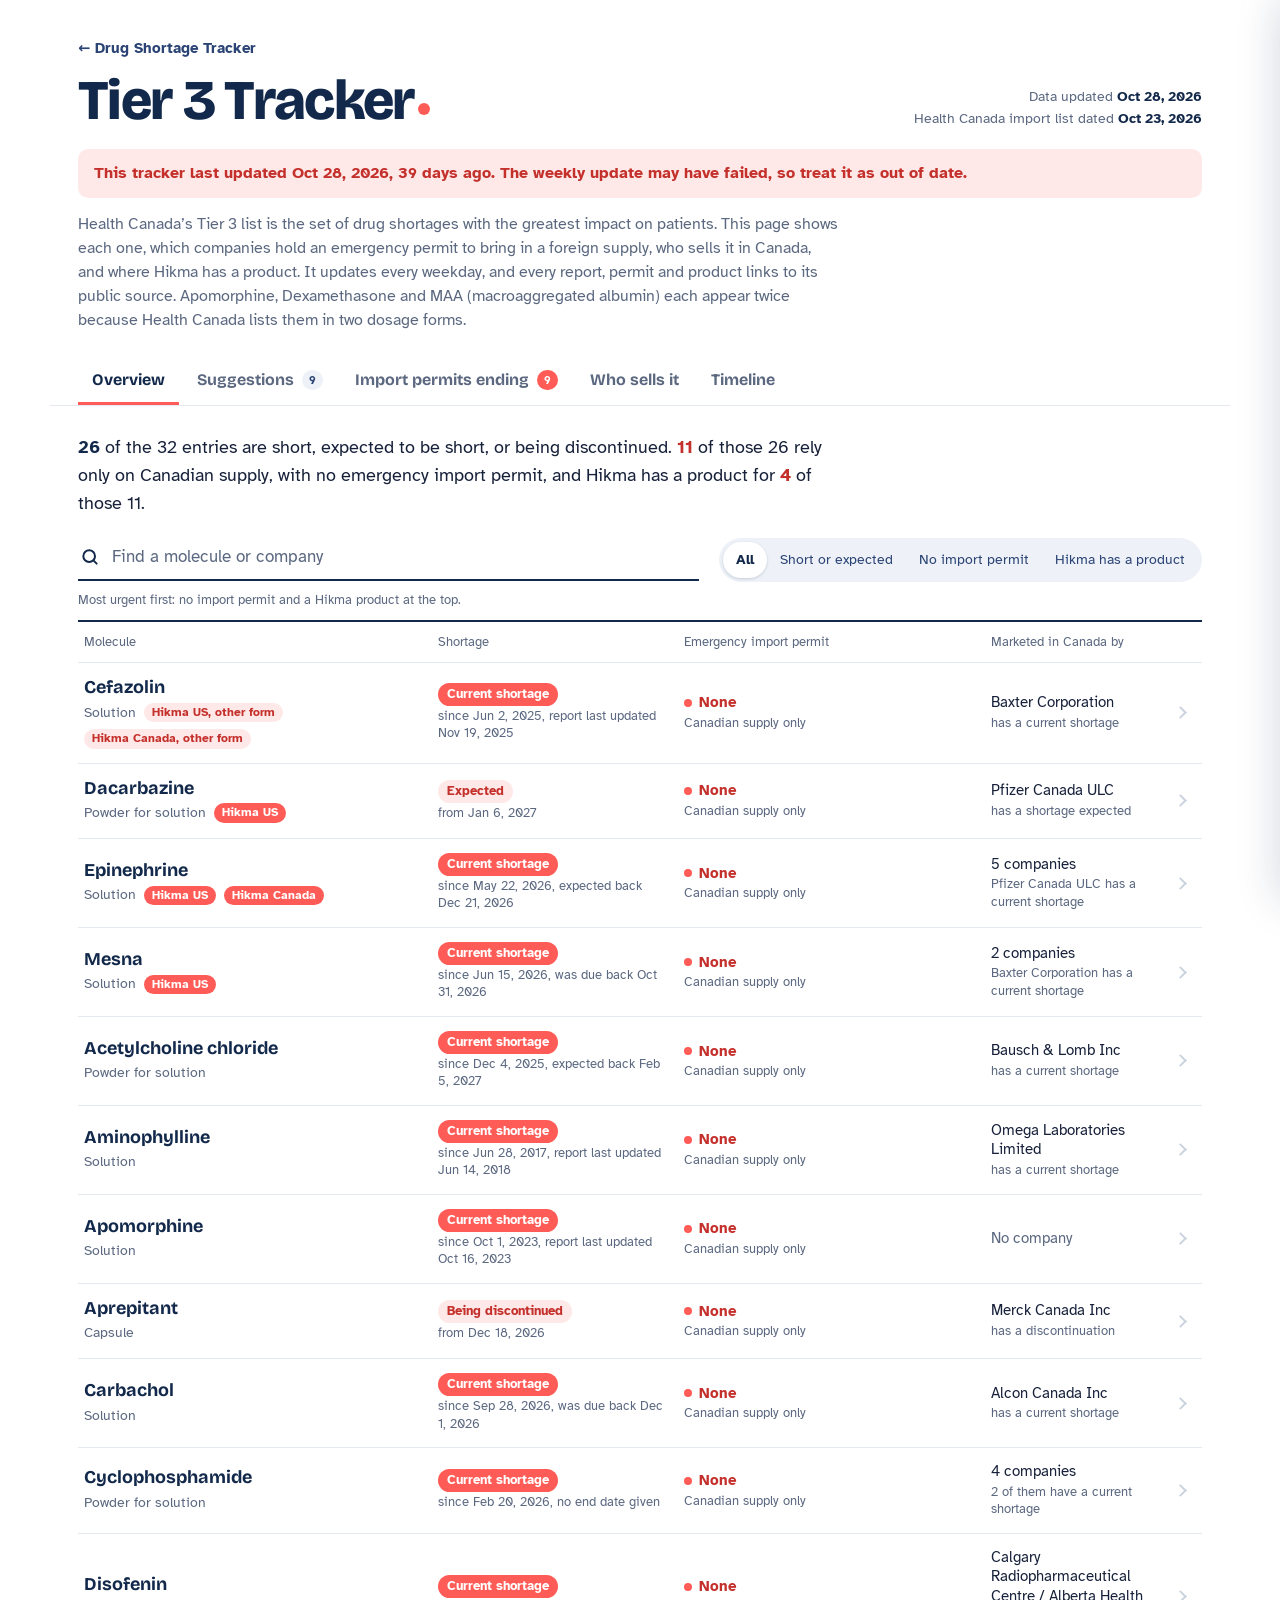
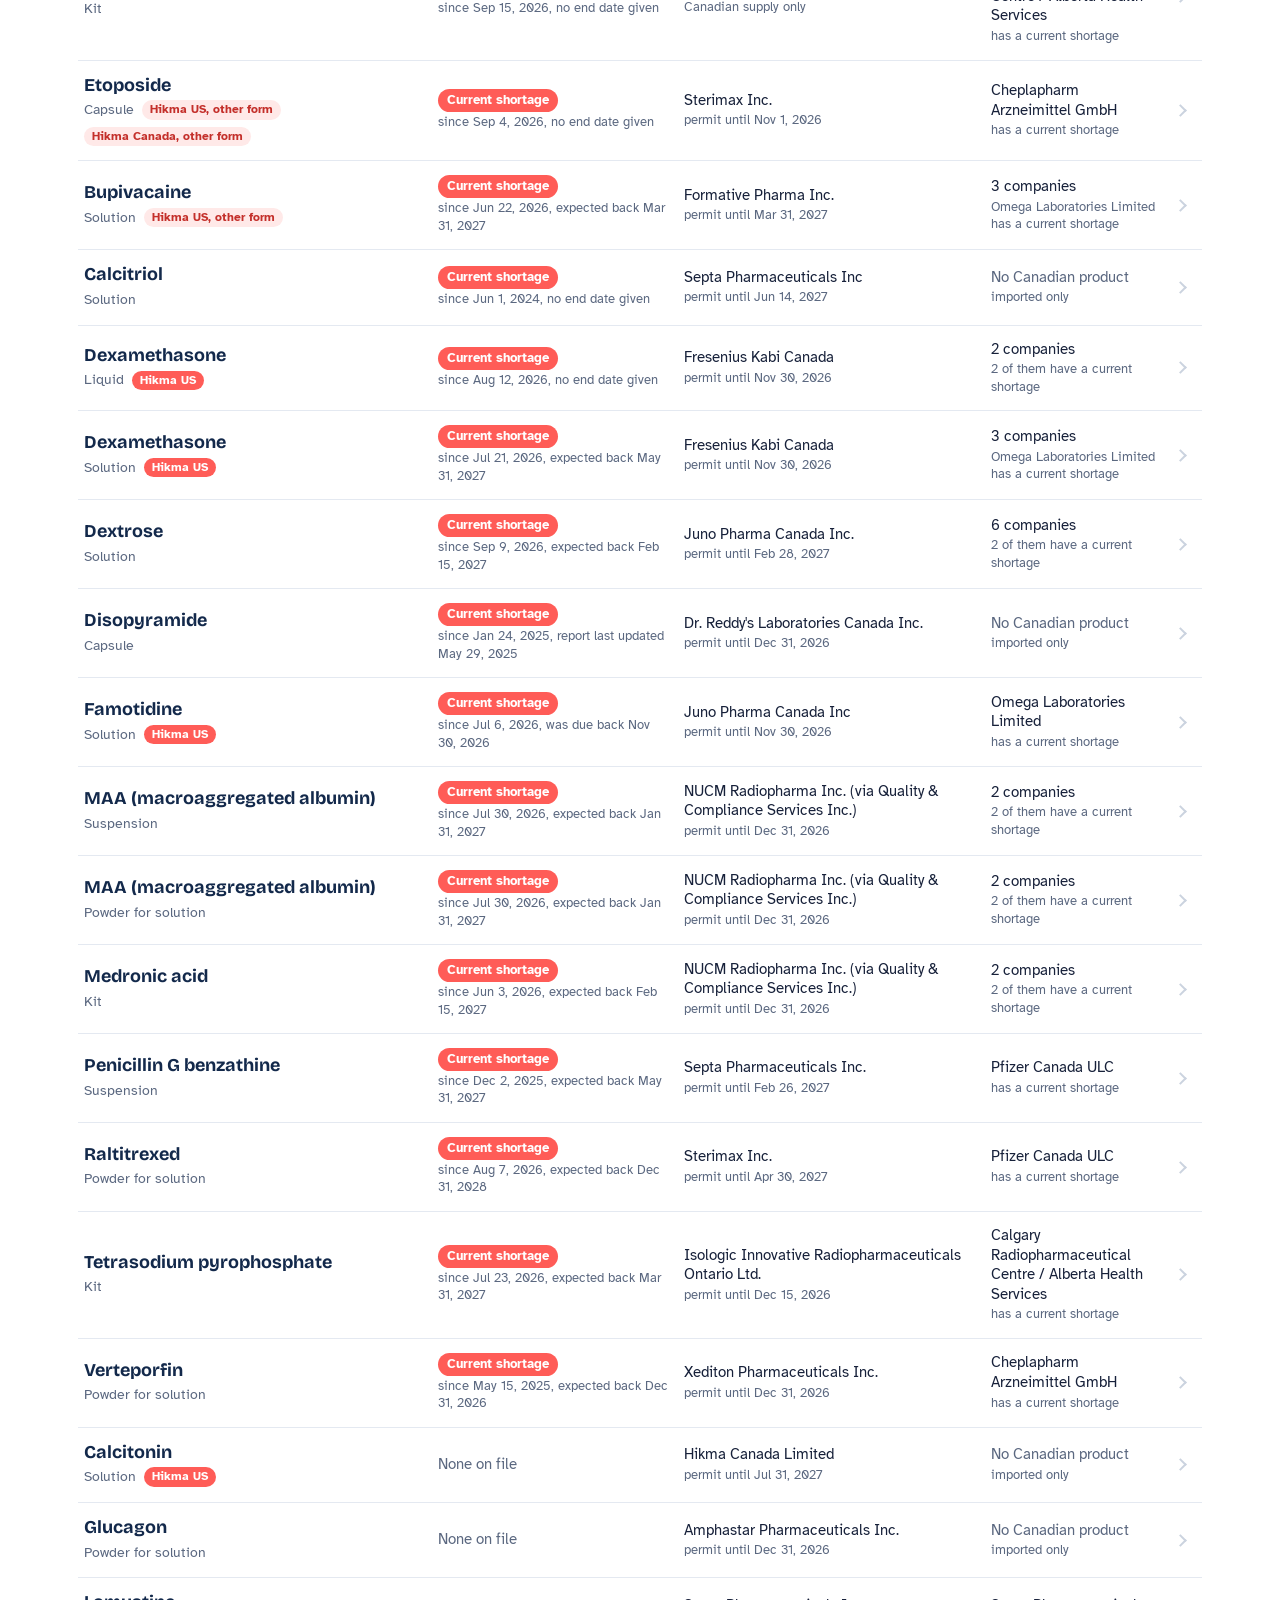
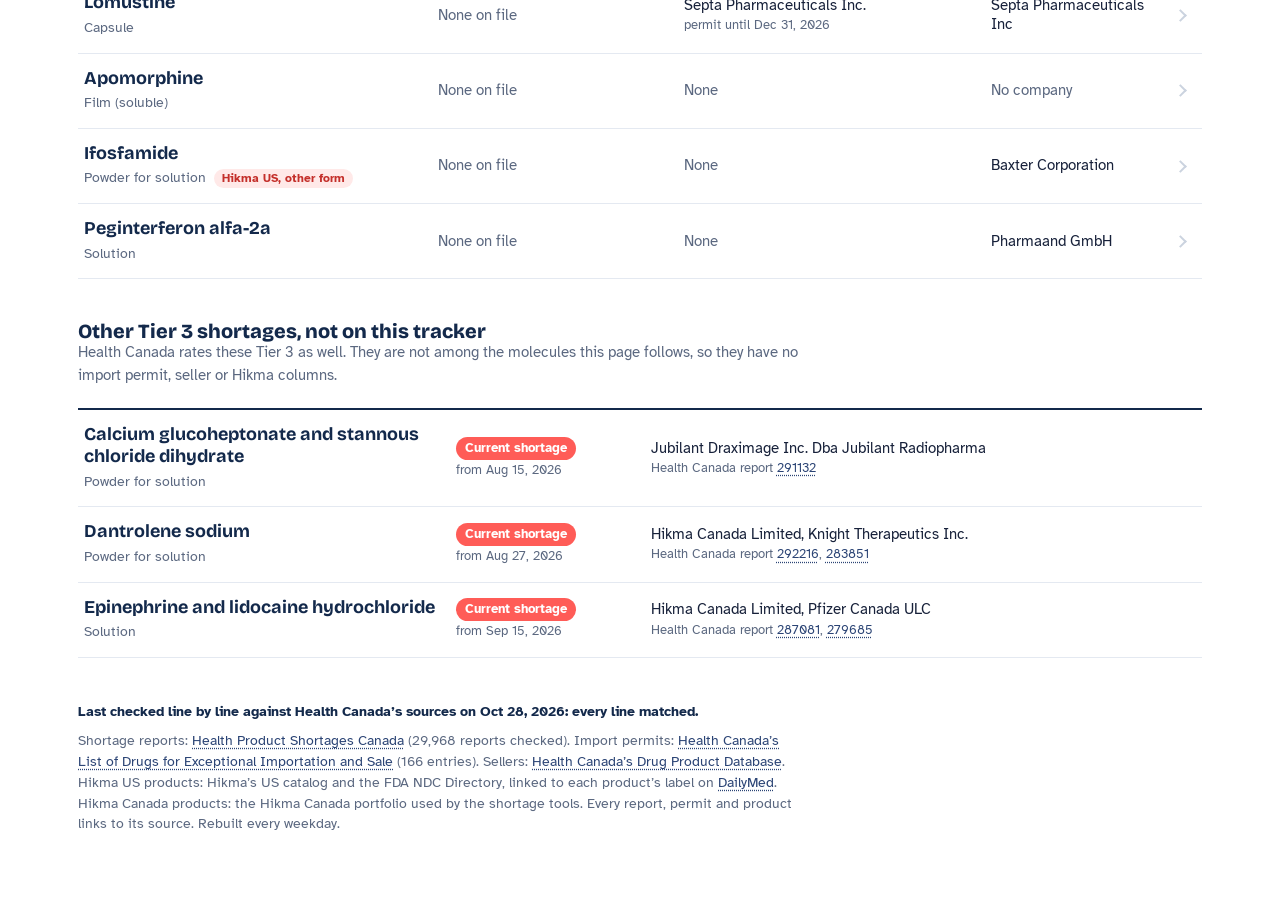
==== commit 99d2303e: "Tier 3 tracker 2026-10-28" ====
--- a/tier3/index.html
+++ b/tier3/index.html
@@ -322,7 +322,7 @@
 </aside>
 
 <script>
-var DATA = {"run_date": "2026-10-28", "issued": "2026-10-23", "rows": [{"i": 0, "name": "Acetylcholine chloride", "forms": "Powder for solution", "hikma_us": "", "hikma_form": "", "hikma_us_ndc": "", "hikma_ca": "No", "status": "Actual shortage", "tier3": "Yes", "companies": "BAUSCH & LOMB INC", "start": "2025-12-04", "end": "2027-02-05", "open": 1, "stage": "", "notes": "", "changed": "", "reports": [{"Molecule": "Acetylcholine chloride (powder for solution)", "Status": "Actual shortage", "Tier 3": "Yes", "Company": "BAUSCH & LOMB INC", "Brand name": "MIOCHOL-E", "Strength": "20MG", "Dosage form": "Powder For Solution", "Form match": "Yes", "DIN": "02133326", "Start date": "2025-12-04", "End date": "2027-02-05", "Updated": "2026-10-13", "Report ID": "272933"}], "imports": [], "market": [{"company": "BAUSCH & LOMB INC", "brand": "MIOCHOL-E", "din": "02133326", "strength": "20 MG/VIAL", "form": "POWDER FOR SOLUTION", "route": "OPHTHALMIC", "status": "Marketed", "since": "2011-10-05", "form_match": true, "code": "31096"}], "market_known": true, "hikma_ca_lines": [], "hikma_ca_state": "", "score": 6, "reasons": ["Current shortage", "Health Canada rates the shortage Tier 3, its highest impact level", "No emergency import permit, so the short Canadian supply is the only supply", "Only one company markets it in Canada: Bausch & Lomb Inc"], "action": "No Hikma product"}, {"i": 1, "name": "MAA (macroaggregated albumin)", "forms": "Suspension", "hikma_us": "", "hikma_form": "", "hikma_us_ndc": "", "hikma_ca": "No", "status": "Actual shortage", "tier3": "Yes", "companies": "CALGARY RADIOPHARMACEUTICAL CENTRE / ALBERTA HEALTH SERVICES, JUBILANT DRAXIMAGE INC. DBA JUBILANT RADIOPHARMA", "start": "2026-07-23", "end": "2027-01-31", "open": 2, "stage": "", "notes": "", "changed": "", "reports": [{"Molecule": "MAA (macroaggregated albumin) (suspension)", "Status": "Actual shortage", "Tier 3": "Yes", "Company": "CALGARY RADIOPHARMACEUTICAL CENTRE / ALBERTA HEALTH SERVICES", "Brand name": "STANNOUS MAA KIT", "Strength": "2.1MG", "Dosage form": "Suspension Kit", "Form match": "Yes", "DIN": "02360845", "Start date": "2026-07-23", "End date": "2026-11-30", "Updated": "2026-09-03", "Report ID": "290505"}, {"Molecule": "MAA (macroaggregated albumin) (suspension)", "Status": "Actual shortage", "Tier 3": "Yes", "Company": "JUBILANT DRAXIMAGE INC. DBA JUBILANT RADIOPHARMA", "Brand name": "DRAXIMAGE MAA", "Strength": "2.5MG", "Dosage form": "Powder For Solution", "Form match": "Yes", "DIN": "02329417", "Start date": "2026-07-30", "End date": "2027-01-31", "Updated": "2026-10-05", "Report ID": "291124"}], "imports": [{"product": "Macrosalb Medi-Radiopharma 2.5 mg kit for radiopharmaceutical preparation, Macroaggregated human albumin", "importer": "Quality & Compliance Services Inc. on behalf of NUCM Radiopharma Inc.", "origin": "Hungary, European Medicines Agency, OGYI-T-24216/01", "added": "2026-10-02", "cutoff": "2026-12-31", "cutoff_raw": "December 31, 2026", "state": "Active", "part": "Part 1", "unsure": false}], "market": [{"company": "CALGARY RADIOPHARMACEUTICAL CENTRE / ALBERTA HEALTH SERVICES", "brand": "STANNOUS MAA KIT", "din": "02360845", "strength": "2.1 MG/ML", "form": "SUSPENSION, KIT", "route": "INTRAVENOUS", "status": "Marketed", "since": "2019-04-01", "form_match": true, "code": "83145"}, {"company": "JUBILANT DRAXIMAGE INC. DBA JUBILANT RADIOPHARMA", "brand": "DRAXIMAGE MAA", "din": "02329417", "strength": "2.5 MG/VIAL", "form": "POWDER FOR SOLUTION", "route": "INTRAVENOUS", "status": "Marketed", "since": "2018-08-21", "form_match": true, "code": "81516"}], "market_known": true, "hikma_ca_lines": [], "hikma_ca_state": "", "score": 3, "reasons": ["Current shortage", "Health Canada rates the shortage Tier 3, its highest impact level"], "action": "No Hikma product"}, {"i": 2, "name": "Aminophylline", "forms": "Solution", "hikma_us": "", "hikma_form": "", "hikma_us_ndc": "", "hikma_ca": "No", "status": "Actual shortage", "tier3": "Yes", "companies": "OMEGA LABORATORIES LTD", "start": "2017-06-28", "end": "", "open": 1, "stage": "", "notes": "", "changed": "Aminophylline (solution): report 284545 changed, status Actual shortage to Resolved; end 2026-10-29 to 2026-10-27", "reports": [{"Molecule": "Aminophylline (solution)", "Status": "Actual shortage", "Tier 3": "No", "Company": "OMEGA LABORATORIES LTD", "Brand name": "AMINOPHYLLINE INJ 50MG/ML", "Strength": "50MG", "Dosage form": "Solution", "Form match": "Yes", "DIN": "00582654", "Start date": "2017-06-28", "End date": "", "Updated": "2018-06-14", "Report ID": "19903"}, {"Molecule": "Aminophylline (solution)", "Status": "Resolved", "Tier 3": "Yes", "Company": "OMEGA LABORATORIES LIMITED", "Brand name": "AMINOPHYLLINE INJ 25MG/ML", "Strength": "25MG", "Dosage form": "Solution", "Form match": "Yes", "DIN": "00582662", "Start date": "2026-05-04", "End date": "2026-10-27", "Updated": "2026-10-27", "Report ID": "284545"}], "imports": [{"product": "Aminophylline Injection, Aminophylline", "importer": "Juno Pharma Canada Inc.", "origin": "United Kingdom, Medicines and Healthcare Product Regulatory Agency (MHRA), PL 01502/0009R", "added": "2026-06-23", "cutoff": "2026-08-30", "cutoff_raw": "August 30, 2026", "state": "Expired", "part": "Part 1", "unsure": false}, {"product": "Aminophylline Injection, aminophylline hydrate", "importer": "Septa Pharmaceuticals Inc.", "origin": "UK, MHRA PL 12762/0559", "added": "2024-04-26", "cutoff": "2024-07-31", "cutoff_raw": "July 31, 2024", "state": "Expired", "part": "Part 1", "unsure": false}, {"product": "Aminophylline Injection, aminophylline dihydrate", "importer": "Juno Pharmaceuticals Corp.", "origin": "Greece, National Organization for Medicines, 40869/09/03-03-2010 GR", "added": "2024-04-18", "cutoff": "2024-07-31", "cutoff_raw": "July 31, 2024", "state": "Expired", "part": "Part 1", "unsure": false}], "market": [{"company": "OMEGA LABORATORIES LIMITED", "brand": "AMINOPHYLLINE INJ 25MG/ML", "din": "00582662", "strength": "25 MG/ML", "form": "SOLUTION", "route": "INTRAVENOUS", "status": "Marketed", "since": "1984-12-31", "form_match": true, "code": "5705"}, {"company": "PFIZER CANADA ULC", "brand": "AMINOPHYLLINE INJECTION USP", "din": "00497193", "strength": "25 MG/ML", "form": "SOLUTION", "route": "INTRAVENOUS", "status": "Dormant", "since": "2024-05-09", "form_match": true, "code": "4226"}], "market_known": true, "hikma_ca_lines": [], "hikma_ca_state": "", "score": 3, "reasons": ["Health Canada still lists it as short, but no report has been updated since Jun 2018", "No emergency import permit, so the short Canadian supply is the only supply", "Only one company markets it in Canada: Omega Laboratories Limited"], "action": "No Hikma product"}, {"i": 3, "name": "Apomorphine", "forms": "Film (soluble)", "hikma_us": "", "hikma_form": "", "hikma_us_ndc": "", "hikma_ca": "No", "status": "No report found", "tier3": "", "companies": "", "start": "", "end": "", "open": 0, "stage": "", "notes": "", "changed": "", "reports": [], "imports": [], "market": [], "market_known": true, "hikma_ca_lines": [], "hikma_ca_state": "", "score": 0, "reasons": [], "action": "No Hikma product"}, {"i": 4, "name": "Apomorphine", "forms": "Solution", "hikma_us": "", "hikma_form": "", "hikma_us_ndc": "", "hikma_ca": "No", "status": "Actual shortage", "tier3": "Yes", "companies": "PALADIN LABS INC.", "start": "2023-10-01", "end": "", "open": 2, "stage": "", "notes": "", "changed": "", "reports": [{"Molecule": "Apomorphine (solution)", "Status": "Actual shortage", "Tier 3": "No", "Company": "PALADIN LABS INC.", "Brand name": "MOVAPO", "Strength": "10MG", "Dosage form": "Solution", "Form match": "Yes", "DIN": "02459132", "Start date": "2023-10-01", "End date": "", "Updated": "2023-10-16", "Report ID": "207114"}, {"Molecule": "Apomorphine (solution)", "Status": "To be discontinued", "Tier 3": "Yes", "Company": "PALADIN LABS INC.", "Brand name": "MOVAPO", "Strength": "10MG", "Dosage form": "Solution", "Form match": "Yes", "DIN": "02459132", "Start date": "2023-10-31", "End date": "", "Updated": "2023-11-17", "Report ID": "207624"}], "imports": [{"product": "APO-go Pen, Apomorphine Hydrochloride", "importer": "Aguettant Canada Inc.", "origin": "United Kingdom, Medicines and Healthcare Products Regulatory Agency, PL 04483/0073", "added": "2025-12-15", "cutoff": "2026-10-22", "cutoff_raw": "October 22, 2026", "state": "Expired", "part": "Part 1", "unsure": false}, {"product": "APO-go Pen, Apomorphine Hydrochloride", "importer": "Accuristix", "origin": "United Kingdom, Medicines and Healthcare Products Regulatory Agency, PL 04483/0073", "added": "2023-12-11", "cutoff": "2024-12-31", "cutoff_raw": "December 31, 2024", "state": "Expired", "part": "Part 1", "unsure": false}], "market": [], "market_known": true, "hikma_ca_lines": [], "hikma_ca_state": "", "score": 4, "reasons": ["Health Canada still lists it as short, but no report has been updated since Oct 2023", "Health Canada rates the shortage Tier 3, its highest impact level", "No emergency import permit, so the short Canadian supply is the only supply", "No company markets it in Canada"], "action": "No Hikma product"}, {"i": 5, "name": "Aprepitant", "forms": "Capsule", "hikma_us": "", "hikma_form": "", "hikma_us_ndc": "", "hikma_ca": "No", "status": "To be discontinued", "tier3": "Yes", "companies": "MERCK CANADA INC", "start": "2026-12-18", "end": "", "open": 3, "stage": "", "notes": "", "changed": "", "reports": [{"Molecule": "Aprepitant (capsule)", "Status": "To be discontinued", "Tier 3": "Yes", "Company": "MERCK CANADA INC", "Brand name": "EMEND", "Strength": "80MG", "Dosage form": "Capsule", "Form match": "Yes", "DIN": "02298791", "Start date": "2026-12-18", "End date": "", "Updated": "2026-07-16", "Report ID": "275220"}, {"Molecule": "Aprepitant (capsule)", "Status": "To be discontinued", "Tier 3": "Yes", "Company": "MERCK CANADA INC", "Brand name": "EMEND TRI-PACK", "Strength": "80MG 125MG", "Dosage form": "Capsule Kit", "Form match": "Yes", "DIN": "02298813", "Start date": "2027-02-26", "End date": "", "Updated": "2026-07-16", "Report ID": "275233"}, {"Molecule": "Aprepitant (capsule)", "Status": "To be discontinued", "Tier 3": "Yes", "Company": "MERCK CANADA INC", "Brand name": "EMEND", "Strength": "125MG", "Dosage form": "Capsule", "Form match": "Yes", "DIN": "02298805", "Start date": "2027-04-30", "End date": "", "Updated": "2026-07-16", "Report ID": "275223"}], "imports": [], "market": [{"company": "MERCK CANADA INC", "brand": "EMEND", "din": "02298805", "strength": "125 MG", "form": "CAPSULE", "route": "ORAL", "status": "Marketed", "since": "2007-09-24", "form_match": true, "code": "78411"}, {"company": "MERCK CANADA INC", "brand": "EMEND", "din": "02298791", "strength": "80 MG", "form": "CAPSULE", "route": "ORAL", "status": "Marketed", "since": "2007-09-24", "form_match": true, "code": "78410"}], "market_known": true, "hikma_ca_lines": [], "hikma_ca_state": "", "score": 5, "reasons": ["Being discontinued from Dec 18, 2026", "Health Canada rates the shortage Tier 3, its highest impact level", "No emergency import permit, so the short Canadian supply is the only supply", "Only one company markets it in Canada: Merck Canada Inc"], "action": "No Hikma product"}, {"i": 6, "name": "Bupivacaine", "forms": "Solution", "hikma_us": "Bupivacaine HCl Injection, 8 SKUs (25 mg/10 mL to 250 mg/50 mL)", "hikma_form": "plain bupivacaine, not the spinal kind in dextrose", "hikma_us_ndc": "0143-9330", "hikma_ca": "Yes", "status": "Actual shortage", "tier3": "Yes", "companies": "FORMATIVE PHARMA INC., OMEGA LABORATORIES LIMITED", "start": "2026-06-22", "end": "2027-03-31", "open": 2, "stage": "", "notes": "", "changed": "", "reports": [{"Molecule": "Bupivacaine (solution)", "Status": "Actual shortage", "Tier 3": "Yes", "Company": "OMEGA LABORATORIES LIMITED", "Brand name": "BUPIVACAINE HYDROCHLORIDE IN DEXTROSE INJECTION USP", "Strength": "7.5MG", "Dosage form": "Solution", "Form match": "Yes", "DIN": "02512424", "Start date": "2026-06-22", "End date": "2027-03-31", "Updated": "2026-09-11", "Report ID": "288791"}, {"Molecule": "Bupivacaine (solution)", "Status": "Anticipated shortage", "Tier 3": "Yes", "Company": "FORMATIVE PHARMA INC.", "Brand name": "BUPIVACAINE HYDROCHLORIDE IN DEXTROSE INJECTION USP", "Strength": "7.5MG", "Dosage form": "Solution", "Form match": "Yes", "DIN": "02536714", "Start date": "2026-12-01", "End date": "", "Updated": "2026-09-21", "Report ID": "289841"}, {"Molecule": "Bupivacaine (solution)", "Status": "Actual shortage", "Tier 3": "No", "Company": "PFIZER CANADA INC", "Brand name": "MARCAINE", "Strength": "2.5MG", "Dosage form": "Solution", "Form match": "Other form", "DIN": "02305895", "Start date": "2018-01-31", "End date": "", "Updated": "2018-02-08", "Report ID": "30195"}, {"Molecule": "Bupivacaine (solution)", "Status": "Actual shortage", "Tier 3": "No", "Company": "PFIZER CANADA INC", "Brand name": "MARCAINE", "Strength": "5.0MG", "Dosage form": "Solution", "Form match": "Other form", "DIN": "02241919", "Start date": "2018-02-21", "End date": "", "Updated": "2019-06-12", "Report ID": "32865"}, {"Molecule": "Bupivacaine (solution)", "Status": "Actual shortage", "Tier 3": "No", "Company": "PFIZER CANADA INC", "Brand name": "MARCAINE", "Strength": "2.5MG", "Dosage form": "Solution", "Form match": "Other form", "DIN": "02241918", "Start date": "2018-03-20", "End date": "", "Updated": "2019-06-12", "Report ID": "40787"}, {"Molecule": "Bupivacaine (solution)", "Status": "Actual shortage", "Tier 3": "No", "Company": "PFIZER CANADA INC", "Brand name": "MARCAINE", "Strength": "2.5MG", "Dosage form": "Solution", "Form match": "Other form", "DIN": "02241918", "Start date": "2018-03-30", "End date": "", "Updated": "2019-06-12", "Report ID": "40793"}, {"Molecule": "Bupivacaine (solution)", "Status": "Actual shortage", "Tier 3": "No", "Company": "PFIZER CANADA INC", "Brand name": "MARCAINE", "Strength": "5.0MG", "Dosage form": "Solution", "Form match": "Other form", "DIN": "02241919", "Start date": "2019-01-09", "End date": "", "Updated": "2019-01-10", "Report ID": "56518"}, {"Molecule": "Bupivacaine (solution)", "Status": "Actual shortage", "Tier 3": "No", "Company": "PFIZER CANADA ULC", "Brand name": "MARCAINE", "Strength": "150MG", "Dosage form": "Solution Solution", "Form match": "Other form", "DIN": "02241917", "Start date": "2025-03-30", "End date": "", "Updated": "2026-08-04", "Report ID": "290610"}], "imports": [{"product": "Bupisen iperbarica 7,5 mg/ml soluzione iniettabile, Bupivacaine Hydrochloride", "importer": "Formative Pharma Inc.", "origin": "Italy, Italian Medicines Agency, MA No. 034171215", "added": "2026-09-18", "cutoff": "2027-03-31", "cutoff_raw": "March 31, 2027", "state": "Active", "part": "Part 1", "unsure": false}], "market": [{"company": "FORMATIVE PHARMA INC.", "brand": "BUPIVACAINE HYDROCHLORIDE IN DEXTROSE INJECTION USP", "din": "02536714", "strength": "7.5 MG/ML", "form": "SOLUTION", "route": "INTRASPINAL", "status": "Marketed", "since": "2024-03-19", "form_match": true, "code": "102546"}, {"company": "OMEGA LABORATORIES LIMITED", "brand": "BUPIVACAINE HYDROCHLORIDE IN DEXTROSE INJECTION USP", "din": "02512424", "strength": "7.5 MG/ML", "form": "SOLUTION", "route": "INTRASPINAL", "status": "Marketed", "since": "2021-10-02", "form_match": true, "code": "100171"}, {"company": "STERIMAX INC", "brand": "BUPIVACAINE HYDROCHLORIDE IN DEXTROSE INJECTION USP", "din": "02460645", "strength": "7.5 MG/ML", "form": "SOLUTION", "route": "INTRASPINAL", "status": "Marketed", "since": "2018-03-13", "form_match": true, "code": "94807"}, {"company": "ASPEN PHARMACARE CANADA INC.", "brand": "SENSORCAINE", "din": "01976141", "strength": "2.5 MG/ML", "form": "SOLUTION", "route": "EPIDURAL, BLOCK/INFILTRATION", "status": "Marketed", "since": "2018-06-20", "form_match": false, "code": "16161"}, {"company": "ASPEN PHARMACARE CANADA INC.", "brand": "SENSORCAINE", "din": "01976168", "strength": "5 MG/ML", "form": "SOLUTION", "route": "EPIDURAL, BLOCK/INFILTRATION", "status": "Marketed", "since": "2018-06-09", "form_match": false, "code": "16164"}, {"company": "BAXTER CORPORATION", "brand": "BUPIVACAINE HYDROCHLORIDE INJECTION, USP", "din": "02488930", "strength": "7.5 MG/ML", "form": "SOLUTION", "route": "EPIDURAL, RETROBULBAR", "status": "Marketed", "since": "2022-08-15", "form_match": false, "code": "97900"}, {"company": "PFIZER CANADA ULC", "brand": "MARCAINE", "din": "02241917", "strength": "150 MG/20 ML", "form": "SOLUTION", "route": "RETROBULBAR, EPIDURAL", "status": "Marketed", "since": "2019-06-21", "form_match": false, "code": "65587"}, {"company": "PFIZER CANADA ULC", "brand": "MARCAINE", "din": "02305909", "strength": "250 MG/50 ML", "form": "SOLUTION", "route": "BLOCK/INFILTRATION", "status": "Marketed", "since": "2019-06-06", "form_match": false, "code": "79145"}, {"company": "STERIMAX INC", "brand": "BUPIVACAINE INJECTION BP", "din": "02443686", "strength": "2.5 MG/ML", "form": "SOLUTION", "route": "EPIDURAL, BLOCK/INFILTRATION", "status": "Marketed", "since": "2016-05-20", "form_match": false, "code": "92837"}, {"company": "STERIMAX INC", "brand": "BUPIVACAINE INJECTION BP", "din": "02443694", "strength": "5 MG/ML", "form": "SOLUTION", "route": "EPIDURAL, BLOCK/INFILTRATION", "status": "Marketed", "since": "2016-05-20", "form_match": false, "code": "92838"}, {"company": "AURO PHARMA INC", "brand": "BUPIVACAINE HEAVY INJECTION BP", "din": "02470616", "strength": "15 MG/2 ML", "form": "SOLUTION", "route": "INTRASPINAL", "status": "Approved, not yet marketed", "since": "2017-12-11", "form_match": true, "code": "95961"}, {"company": "EUGIA PHARMA INC.", "brand": "BUPIVACAINE HEAVY INJECTION BP", "din": "02535351", "strength": "15 MG/2 ML", "form": "SOLUTION", "route": "INTRASPINAL", "status": "Approved, not yet marketed", "since": "2023-02-10", "form_match": true, "code": "102421"}, {"company": "AURO PHARMA INC", "brand": "BUPIVACAINE INJECTION BP", "din": "02457547", "strength": "2.5 MG/ML", "form": "SOLUTION", "route": "EPIDURAL, BLOCK/INFILTRATION", "status": "Approved, not yet marketed", "since": "2016-09-15", "form_match": false, "code": "94460"}, {"company": "AURO PHARMA INC", "brand": "BUPIVACAINE INJECTION BP", "din": "02457555", "strength": "5 MG/ML", "form": "SOLUTION", "route": "EPIDURAL, BLOCK/INFILTRATION", "status": "Approved, not yet marketed", "since": "2016-09-15", "form_match": false, "code": "94461"}, {"company": "BAXTER CORPORATION", "brand": "BUPIVACAINE HYDROCHLORIDE INJECTION, USP", "din": "02488914", "strength": "2.5 MG/ML", "form": "SOLUTION", "route": "EPIDURAL, BLOCK/INFILTRATION", "status": "Approved, not yet marketed", "since": "2019-05-23", "form_match": false, "code": "97898"}, {"company": "BAXTER CORPORATION", "brand": "BUPIVACAINE HYDROCHLORIDE INJECTION, USP", "din": "02488922", "strength": "5 MG/ML", "form": "SOLUTION", "route": "BLOCK/INFILTRATION, EPIDURAL", "status": "Approved, not yet marketed", "since": "2019-05-23", "form_match": false, "code": "97899"}, {"company": "EUGIA PHARMA INC.", "brand": "BUPIVACAINE INJECTION BP", "din": "02539772", "strength": "2.5 MG/ML", "form": "SOLUTION", "route": "EPIDURAL, BLOCK/INFILTRATION", "status": "Approved, not yet marketed", "since": "2023-07-21", "form_match": false, "code": "102851"}, {"company": "EUGIA PHARMA INC.", "brand": "BUPIVACAINE INJECTION BP", "din": "02539780", "strength": "5 MG/ML", "form": "SOLUTION", "route": "BLOCK/INFILTRATION, EPIDURAL", "status": "Approved, not yet marketed", "since": "2023-07-21", "form_match": false, "code": "102852"}, {"company": "FORMATIVE PHARMA INC.", "brand": "BUPIVACAINE HYDROCHLORIDE INJECTION USP", "din": "02568500", "strength": "2.5 MG/ML", "form": "SOLUTION", "route": "BLOCK/INFILTRATION, EPIDURAL", "status": "Approved, not yet marketed", "since": "2026-05-25", "form_match": false, "code": "107081"}, {"company": "FORMATIVE PHARMA INC.", "brand": "BUPIVACAINE HYDROCHLORIDE INJECTION USP", "din": "02568519", "strength": "5 MG/ML", "form": "SOLUTION", "route": "BLOCK/INFILTRATION, EPIDURAL", "status": "Approved, not yet marketed", "since": "2026-05-25", "form_match": false, "code": "107082"}, {"company": "HIKMA CANADA LIMITED", "brand": "BUPIVACAINE HYDROCHLORIDE INJECTION USP", "din": "02569094", "strength": "2.5 MG/ML", "form": "SOLUTION", "route": "BLOCK/INFILTRATION, EPIDURAL", "status": "Approved, not yet marketed", "since": "2026-06-15", "form_match": false, "code": "107136"}, {"company": "HIKMA CANADA LIMITED", "brand": "BUPIVACAINE HYDROCHLORIDE INJECTION USP", "din": "02569108", "strength": "5 MG/ML", "form": "SOLUTION", "route": "BLOCK/INFILTRATION, EPIDURAL", "status": "Approved, not yet marketed", "since": "2026-06-15", "form_match": false, "code": "107137"}, {"company": "OMEGA LABORATORIES LIMITED", "brand": "BUPIVACAINE HYDROCHLORIDE INJECTION USP", "din": "02507625", "strength": "7.5 MG/ML", "form": "SOLUTION", "route": "RETROBULBAR, EPIDURAL", "status": "Approved, not yet marketed", "since": "2020-11-06", "form_match": false, "code": "99699"}, {"company": "STERIMAX INC", "brand": "BUPIVACAINE HYDROCHLORIDE INJECTION, USP", "din": "02504952", "strength": "2.5 MG/ML", "form": "SOLUTION", "route": "EPIDURAL, BLOCK/INFILTRATION", "status": "Approved, not yet marketed", "since": "2020-09-11", "form_match": false, "code": "99432"}, {"company": "STERIMAX INC", "brand": "BUPIVACAINE HYDROCHLORIDE INJECTION, USP", "din": "02504960", "strength": "5 MG/ML", "form": "SOLUTION", "route": "BLOCK/INFILTRATION", "status": "Approved, not yet marketed", "since": "2020-09-11", "form_match": false, "code": "99433"}, {"company": "STERIMAX INC", "brand": "BUPIVACAINE HYDROCHLORIDE INJECTION, USP", "din": "02504979", "strength": "7.5 MG/ML", "form": "SOLUTION", "route": "EPIDURAL, RETROBULBAR", "status": "Dormant", "since": "2025-07-30", "form_match": false, "code": "99434"}], "market_known": true, "hikma_ca_lines": [], "hikma_ca_state": "", "score": 5, "reasons": ["Current shortage", "Health Canada rates the shortage Tier 3, its highest impact level", "Hikma US has it, but as plain bupivacaine, not the spinal kind in dextrose: Bupivacaine HCl Injection, 8 SKUs (25 mg/10 mL to 250 mg/50 mL)", "No end date given for the shortage"], "action": "Hikma US has another form"}, {"i": 7, "name": "Calcitonin", "forms": "Solution", "hikma_us": "Calcitonin Salmon Injection 400 units/2 mL (NDC 24201-400-02)", "hikma_form": "", "hikma_us_ndc": "24201-400", "hikma_ca": "No", "status": "No report found", "tier3": "", "companies": "", "start": "", "end": "", "open": 0, "stage": "", "notes": "", "changed": "", "reports": [], "imports": [{"product": "Calcitonin Salmon Injection, USP, Synthetic,Calcitonin Salmon", "importer": "Hikma Canada Limited", "origin": "United States, United States, Food and Drug Administration, National Drug Code (NDC) 24201-400-02", "added": "2026-08-01", "cutoff": "2027-07-31", "cutoff_raw": "July 31, 2027", "state": "Active", "part": "Part 1", "unsure": false}, {"product": "Calcitonin Salmon Injection, USP, Synthetic,Calcitonin Salmon", "importer": "Hikma Canada Limited", "origin": "United States, United States, Food and Drug Administration, National Drug Code (NDC) 24201-400-02", "added": "2025-04-03", "cutoff": "2026-01-31", "cutoff_raw": "January 31, 2026", "state": "Expired", "part": "Part 1", "unsure": false}, {"product": "Calcitonin Salmon Injection, USP, Synthetic Calcitonin Salmon", "importer": "Hikma Canada Limited", "origin": "United States, US FDA, NDC 24201-400-02", "added": "2023-04-24", "cutoff": "2024-09-30", "cutoff_raw": "September 30, 2024", "state": "Expired", "part": "Part 1", "unsure": false}], "market": [{"company": "STERIMAX INC", "brand": "CALCITONIN SALMON INJECTION USP", "din": "02383233", "strength": "200 UNIT/ML", "form": "SOLUTION", "route": "INTRAMUSCULAR, SUBCUTANEOUS", "status": "Approved, not yet marketed", "since": "2024-04-17", "form_match": true, "code": "86900"}, {"company": "NOVARTIS PHARMACEUTICALS CANADA INC", "brand": "MIACALCIN INJECTION 200IU/ML", "din": "02144301", "strength": "200 UNIT/ML", "form": "LIQUID", "route": "INTRAVENOUS, INTRAMUSCULAR, SUBCUTANEOUS", "status": "Approved, not yet marketed", "since": "1998-05-11", "form_match": false, "code": "43968"}], "market_known": true, "hikma_ca_lines": [], "hikma_ca_state": "", "score": 0, "reasons": [], "action": "Import from Hikma US"}, {"i": 8, "name": "Calcitriol", "forms": "Solution", "hikma_us": "", "hikma_form": "", "hikma_us_ndc": "", "hikma_ca": "No", "status": "Actual shortage", "tier3": "Yes", "companies": "STERIMAX INC", "start": "2024-06-01", "end": "", "open": 1, "stage": "", "notes": "", "changed": "", "reports": [{"Molecule": "Calcitriol (solution)", "Status": "Actual shortage", "Tier 3": "Yes", "Company": "STERIMAX INC", "Brand name": "CALCITRIOL INJECTION USP", "Strength": "1MCG", "Dosage form": "Solution", "Form match": "Yes", "DIN": "02399334", "Start date": "2024-06-01", "End date": "", "Updated": "2026-08-26", "Report ID": "218148"}], "imports": [{"product": "Bonky Injection 1 μg, Calcitriol", "importer": "Septa Pharmaceuticals Inc", "origin": "South Korea, Ministry of Food and Drug Safety, 78", "added": "2026-08-07", "cutoff": "2027-06-14", "cutoff_raw": "June 14, 2027", "state": "Active", "part": "Part 1", "unsure": false}, {"product": "Calcitriol Injection USP, Calcitriol", "importer": "Sterimax Inc.", "origin": "United States, Food and Drug Administration, NDC 72266-251-10", "added": "2024-06-14", "cutoff": "2026-07-31", "cutoff_raw": "July 31, 2026", "state": "Expired", "part": "Part 1", "unsure": false}], "market": [{"company": "ODAN LABORATORIESLTD", "brand": "CALCITRIOL-ODAN", "din": "02431637", "strength": "0.25 MCG", "form": "CAPSULE", "route": "ORAL", "status": "Marketed", "since": "2014-10-10", "form_match": false, "code": "91612"}, {"company": "ODAN LABORATORIESLTD", "brand": "CALCITRIOL-ODAN", "din": "02431645", "strength": "0.5 MCG", "form": "CAPSULE", "route": "ORAL", "status": "Marketed", "since": "2014-10-10", "form_match": false, "code": "91613"}, {"company": "PHARMASCIENCE INC", "brand": "PMS-CALCITRIOL", "din": "02495899", "strength": "0.25 MCG", "form": "CAPSULE", "route": "ORAL", "status": "Marketed", "since": "2026-09-30", "form_match": false, "code": "98579"}, {"company": "PHARMASCIENCE INC", "brand": "PMS-CALCITRIOL", "din": "02495902", "strength": "0.5 MCG", "form": "CAPSULE", "route": "ORAL", "status": "Marketed", "since": "2026-09-30", "form_match": false, "code": "98580"}, {"company": "SEARCHLIGHT PHARMA INC", "brand": "ROCALTROL", "din": "00481823", "strength": "0.25 MCG", "form": "CAPSULE", "route": "ORAL", "status": "Marketed", "since": "2022-03-14", "form_match": false, "code": "3430"}, {"company": "SEARCHLIGHT PHARMA INC", "brand": "ROCALTROL", "din": "00481815", "strength": "0.5 MCG", "form": "CAPSULE", "route": "ORAL", "status": "Marketed", "since": "2022-03-14", "form_match": false, "code": "3429"}, {"company": "TARO PHARMACEUTICALS INC", "brand": "TARO-CALCITRIOL", "din": "02485710", "strength": "0.25 MCG", "form": "CAPSULE", "route": "ORAL", "status": "Marketed", "since": "2019-06-03", "form_match": false, "code": "97594"}, {"company": "TARO PHARMACEUTICALS INC", "brand": "TARO-CALCITRIOL", "din": "02485729", "strength": "0.5 MCG", "form": "CAPSULE", "route": "ORAL", "status": "Marketed", "since": "2019-06-03", "form_match": false, "code": "97595"}, {"company": "STERIMAX INC", "brand": "CALCITRIOL INJECTION USP", "din": "02399334", "strength": "1 MCG/ML", "form": "SOLUTION", "route": "INTRAVENOUS", "status": "Dormant", "since": "2025-04-23", "form_match": true, "code": "88422"}, {"company": "STERIMAX INC", "brand": "CALCITRIOL INJECTION USP", "din": "02399342", "strength": "2 MCG/ML", "form": "SOLUTION", "route": "INTRAVENOUS", "status": "Dormant", "since": "2017-10-18", "form_match": true, "code": "88423"}, {"company": "JAMP PHARMA CORPORATION", "brand": "JAMP CALCITRIOL", "din": "02571668", "strength": "0.25 MCG", "form": "CAPSULE", "route": "ORAL", "status": "Approved, not yet marketed", "since": "2026-09-18", "form_match": false, "code": "107369"}, {"company": "JAMP PHARMA CORPORATION", "brand": "JAMP CALCITRIOL", "din": "02571676", "strength": "0.5 MCG", "form": "CAPSULE", "route": "ORAL", "status": "Approved, not yet marketed", "since": "2026-09-18", "form_match": false, "code": "107370"}], "market_known": true, "hikma_ca_lines": [], "hikma_ca_state": "", "score": 5, "reasons": ["Current shortage", "Health Canada rates the shortage Tier 3, its highest impact level", "No company markets it in Canada", "No end date given for the shortage"], "action": "No Hikma product"}, {"i": 9, "name": "Carbachol", "forms": "Solution", "hikma_us": "", "hikma_form": "", "hikma_us_ndc": "", "hikma_ca": "No", "status": "Actual shortage", "tier3": "Yes", "companies": "ALCON CANADA INC", "start": "2026-09-28", "end": "2026-12-01", "open": 1, "stage": "", "notes": "", "changed": "", "reports": [{"Molecule": "Carbachol (solution)", "Status": "Actual shortage", "Tier 3": "Yes", "Company": "ALCON CANADA INC", "Brand name": "MIOSTAT OPHTHALMIC LIQ 0.01%", "Strength": ".01%", "Dosage form": "Solution", "Form match": "Yes", "DIN": "00042544", "Start date": "2026-09-28", "End date": "2026-12-01", "Updated": "2026-10-26", "Report ID": "293982"}], "imports": [{"product": "Miostat, Carbachol", "importer": "Alcon Canada Inc", "origin": "United States, US FDA, NDC 0065-0023-15", "added": "2023-02-16", "cutoff": "2023-04-01", "cutoff_raw": "April 1, 2023", "state": "Expired", "part": "Part 1", "unsure": false}], "market": [{"company": "ALCON CANADA INC", "brand": "MIOSTAT OPHTHALMIC LIQ 0.01%", "din": "00042544", "strength": "0.01 %", "form": "SOLUTION", "route": "INTRAOCULAR", "status": "Marketed", "since": "1980-12-31", "form_match": true, "code": "3906"}], "market_known": true, "hikma_ca_lines": [], "hikma_ca_state": "", "score": 6, "reasons": ["Current shortage", "Health Canada rates the shortage Tier 3, its highest impact level", "No emergency import permit, so the short Canadian supply is the only supply", "Only one company markets it in Canada: Alcon Canada Inc"], "action": "No Hikma product"}, {"i": 10, "name": "Cefazolin", "forms": "Solution", "hikma_us": "Cefazolin for Injection, powder 500 mg to 10 g", "hikma_form": "a powder", "hikma_us_ndc": "0143-9262", "hikma_ca": "Yes", "status": "Actual shortage", "tier3": "Yes", "companies": "BAXTER CORPORATION", "start": "2025-06-02", "end": "", "open": 2, "stage": "", "notes": "", "changed": "", "reports": [{"Molecule": "Cefazolin (solution)", "Status": "Actual shortage", "Tier 3": "Yes", "Company": "BAXTER CORPORATION", "Brand name": "CEFAZOLIN INJECTION, USP", "Strength": "20MG", "Dosage form": "Solution", "Form match": "Yes", "DIN": "02496313", "Start date": "2025-06-02", "End date": "", "Updated": "2025-11-19", "Report ID": "254446"}, {"Molecule": "Cefazolin (solution)", "Status": "Actual shortage", "Tier 3": "Yes", "Company": "BAXTER CORPORATION", "Brand name": "CEFAZOLIN INJECTION, USP", "Strength": "20MG", "Dosage form": "Solution", "Form match": "Yes", "DIN": "02496313", "Start date": "2025-06-14", "End date": "", "Updated": "2025-11-19", "Report ID": "254442"}, {"Molecule": "Cefazolin (solution)", "Status": "Resolved", "Tier 3": "No", "Company": "SANDOZ CANADA INCORPORATED", "Brand name": "CEFAZOLIN FOR INJECTION USP", "Strength": "1G", "Dosage form": "Powder For Solution", "Form match": "Other form", "DIN": "02308959", "Start date": "2026-08-10", "End date": "2026-10-05", "Updated": "2026-10-06", "Report ID": "290996"}], "imports": [{"product": "Cefazolin in Dextrose, Cefazolin", "importer": "Baxter Canada", "origin": "United States, Food and Drug Administration, National Drug Code (NDC): 0338-3503-41 (1g in 50mL); 0338-3508-41 (2g in 100mL)", "added": "2025-06-17", "cutoff": "2026-08-31", "cutoff_raw": "August 31, 2026", "state": "Expired", "part": "Part 1", "unsure": false}], "market": [{"company": "BAXTER CORPORATION", "brand": "CEFAZOLIN IN DEXTROSE INJECTION, USP", "din": "02496313", "strength": "20 MG/ML", "form": "SOLUTION", "route": "INTRAVENOUS", "status": "Marketed", "since": "2025-03-06", "form_match": true, "code": "98620"}, {"company": "FRESENIUS KABI CANADA LTD", "brand": "CEFAZOLIN FOR INJECTION, USP", "din": "02237138", "strength": "1 G/VIAL", "form": "POWDER FOR SOLUTION", "route": "INTRAMUSCULAR, INTRAVENOUS", "status": "Marketed", "since": "2015-12-30", "form_match": false, "code": "60453"}, {"company": "FRESENIUS KABI CANADA LTD", "brand": "CEFAZOLIN FOR INJECTION, USP", "din": "02237140", "strength": "10 G/VIAL", "form": "POWDER FOR SOLUTION", "route": "INTRAVENOUS", "status": "Marketed", "since": "2016-01-13", "form_match": false, "code": "60455"}, {"company": "FRESENIUS KABI CANADA LTD", "brand": "CEFAZOLIN FOR INJECTION, USP", "din": "02401029", "strength": "100 G/BAG", "form": "POWDER FOR SOLUTION", "route": "INTRAVENOUS", "status": "Marketed", "since": "2015-08-21", "form_match": false, "code": "88577"}, {"company": "HIKMA CANADA LIMITED", "brand": "CEFAZOLIN FOR INJECTION", "din": "02437112", "strength": "1 G/VIAL", "form": "POWDER FOR SOLUTION", "route": "INTRAMUSCULAR, INTRAVENOUS", "status": "Marketed", "since": "2023-12-21", "form_match": false, "code": "92142"}, {"company": "HIKMA CANADA LIMITED", "brand": "CEFAZOLIN FOR INJECTION", "din": "02437120", "strength": "10 G/VIAL", "form": "POWDER FOR SOLUTION", "route": "INTRAVENOUS", "status": "Marketed", "since": "2024-02-14", "form_match": false, "code": "92143"}, {"company": "HIKMA CANADA LIMITED", "brand": "CEFAZOLIN FOR INJECTION", "din": "02437104", "strength": "500 MG/VIAL", "form": "POWDER FOR SOLUTION", "route": "INTRAVENOUS, INTRAMUSCULAR", "status": "Marketed", "since": "2025-02-06", "form_match": false, "code": "92141"}, {"company": "SANDOZ CANADA INCORPORATED", "brand": "CEFAZOLIN FOR INJECTION USP", "din": "02308959", "strength": "1 G/VIAL", "form": "POWDER FOR SOLUTION", "route": "INTRAVENOUS, INTRAMUSCULAR", "status": "Marketed", "since": "2008-04-18", "form_match": false, "code": "79456"}, {"company": "SANDOZ CANADA INCORPORATED", "brand": "CEFAZOLIN FOR INJECTION USP", "din": "02308967", "strength": "10 G/VIAL", "form": "POWDER FOR SOLUTION", "route": "INTRAVENOUS", "status": "Marketed", "since": "2008-04-18", "form_match": false, "code": "79457"}, {"company": "SANDOZ CANADA INCORPORATED", "brand": "CEFAZOLIN FOR INJECTION USP", "din": "02308932", "strength": "500 MG/VIAL", "form": "POWDER FOR SOLUTION", "route": "INTRAMUSCULAR, INTRAVENOUS", "status": "Marketed", "since": "2008-04-18", "form_match": false, "code": "79454"}, {"company": "STERIMAX INC", "brand": "CEFAZOLIN SODIUM FOR INJECTION BP", "din": "02465469", "strength": "1 G/VIAL", "form": "POWDER FOR SOLUTION", "route": "INTRAMUSCULAR, INTRAVENOUS", "status": "Marketed", "since": "2023-06-06", "form_match": false, "code": "95364"}, {"company": "STERIMAX INC", "brand": "CEFAZOLIN SODIUM FOR INJECTION BP", "din": "02465477", "strength": "10 G/VIAL", "form": "POWDER FOR SOLUTION", "route": "INTRAVENOUS", "status": "Marketed", "since": "2023-06-06", "form_match": false, "code": "95365"}, {"company": "STERIMAX INC", "brand": "CEFAZOLIN SODIUM FOR INJECTION BP", "din": "02524791", "strength": "2 G/VIAL", "form": "POWDER FOR SOLUTION", "route": "INTRAMUSCULAR, INTRAVENOUS", "status": "Marketed", "since": "2022-08-05", "form_match": false, "code": "101381"}, {"company": "TEVA CANADA LIMITED", "brand": "CEFAZOLIN FOR INJECTION", "din": "02108127", "strength": "1 G/VIAL", "form": "POWDER FOR SOLUTION", "route": "INTRAMUSCULAR, INTRAVENOUS", "status": "Marketed", "since": "2013-04-13", "form_match": false, "code": "19532"}, {"company": "TEVA CANADA LIMITED", "brand": "CEFAZOLIN FOR INJECTION", "din": "02108119", "strength": "500 MG/VIAL", "form": "POWDER FOR SOLUTION", "route": "INTRAVENOUS, INTRAMUSCULAR", "status": "Marketed", "since": "2013-04-13", "form_match": false, "code": "19521"}, {"company": "FRESENIUS KABI CANADA LTD", "brand": "CEFAZOLIN FOR INJECTION, USP", "din": "02237137", "strength": "500 MG/VIAL", "form": "POWDER FOR SOLUTION", "route": "INTRAVENOUS, INTRAMUSCULAR", "status": "Dormant", "since": "2018-07-30", "form_match": false, "code": "60452"}], "market_known": true, "hikma_ca_lines": [{"raw": "CEFAZOLIN PWD.FOR INJ. 10X10G VIAL", "stage": "market", "form_match": false}, {"raw": "CEFAZOLIN PWD.FOR INJ. 25X1G VIAL", "stage": "market", "form_match": false}, {"raw": "CEFAZOLIN PWD.FOR INJ. 25X500MG VIAL", "stage": "market", "form_match": false}], "hikma_ca_state": "other", "score": 8, "reasons": ["Current shortage", "Health Canada rates the shortage Tier 3, its highest impact level", "No emergency import permit, so the short Canadian supply is the only supply", "Hikma US has it, but as a powder: Cefazolin for Injection, powder 500 mg to 10 g", "Only one company markets it in Canada: Baxter Corporation", "No end date given for the shortage"], "action": "Hikma US has another form"}, {"i": 11, "name": "Cyclophosphamide", "forms": "Powder for solution", "hikma_us": "", "hikma_form": "", "hikma_us_ndc": "", "hikma_ca": "No", "status": "Actual shortage", "tier3": "No", "companies": "BAXTER CORPORATION, STERIMAX INC", "start": "2026-02-13", "end": "", "open": 4, "stage": "", "notes": "", "changed": "", "reports": [{"Molecule": "Cyclophosphamide (powder for solution)", "Status": "Resolved", "Tier 3": "No", "Company": "BAXTER CORPORATION", "Brand name": "PROCYTOX", "Strength": "2000MG", "Dosage form": "Powder For Solution", "Form match": "Yes", "DIN": "02241800", "Start date": "2026-01-10", "End date": "2026-10-26", "Updated": "2026-10-27", "Report ID": "274375"}, {"Molecule": "Cyclophosphamide (powder for solution)", "Status": "Resolved", "Tier 3": "No", "Company": "BAXTER CORPORATION", "Brand name": "PROCYTOX", "Strength": "1000MG", "Dosage form": "Powder For Solution", "Form match": "Yes", "DIN": "02241799", "Start date": "2026-02-10", "End date": "2026-10-26", "Updated": "2026-10-27", "Report ID": "277755"}, {"Molecule": "Cyclophosphamide (powder for solution)", "Status": "Actual shortage", "Tier 3": "No", "Company": "BAXTER CORPORATION", "Brand name": "PROCYTOX", "Strength": "500MG", "Dosage form": "Powder For Solution", "Form match": "Yes", "DIN": "02241798", "Start date": "2026-02-13", "End date": "", "Updated": "2026-10-26", "Report ID": "278081"}, {"Molecule": "Cyclophosphamide (powder for solution)", "Status": "Actual shortage", "Tier 3": "No", "Company": "STERIMAX INC", "Brand name": "CYCLOPHOSPHAMIDE FOR INJECTION USP", "Strength": "2000MG", "Dosage form": "Powder For Solution", "Form match": "Yes", "DIN": "02547694", "Start date": "2026-02-20", "End date": "", "Updated": "2026-10-27", "Report ID": "278135"}, {"Molecule": "Cyclophosphamide (powder for solution)", "Status": "Actual shortage", "Tier 3": "No", "Company": "STERIMAX INC", "Brand name": "CYCLOPHOSPHAMIDE FOR INJECTION USP", "Strength": "1000MG", "Dosage form": "Powder For Solution", "Form match": "Yes", "DIN": "02547686", "Start date": "2026-02-20", "End date": "", "Updated": "2026-10-27", "Report ID": "278132"}, {"Molecule": "Cyclophosphamide (powder for solution)", "Status": "To be discontinued", "Tier 3": "No", "Company": "BAXTER CORPORATION", "Brand name": "PROCYTOX", "Strength": "200MG", "Dosage form": "Powder For Solution", "Form match": "Yes", "DIN": "02241797", "Start date": "2026-12-31", "End date": "", "Updated": "2026-10-26", "Report ID": "265253"}], "imports": [{"product": "Cyclophosphamide for Injection, USP, cyclophosphamide", "importer": "Sandoz Canada Inc.", "origin": "United States, Food and Drug Administration, National Drug Code (NDC): 0781-3244-94", "added": "2026-04-10", "cutoff": "2026-05-31", "cutoff_raw": "May 31, 2026", "state": "Expired", "part": "Part 1", "unsure": false}, {"product": "Cyclophosphamide for Injection, USP, cyclophosphamide", "importer": "Sandoz Canada Inc.", "origin": "United States, Food and Drug Administration, National Drug Code (NDC): 0781-3255-94", "added": "2026-04-10", "cutoff": "2026-05-31", "cutoff_raw": "May 31, 2026", "state": "Expired", "part": "Part 1", "unsure": false}, {"product": "Cyclophosphamide Seacross 2000 mg, cyclophosphamide", "importer": "Andone Pharmaceutical Inc.", "origin": "United Kingdom, Medicines and Healthcare Products Regulatory Agency, PL 41013/0081", "added": "2026-03-03", "cutoff": "2026-05-01", "cutoff_raw": "May 1, 2026", "state": "Expired", "part": "Part 1", "unsure": false}], "market": [{"company": "ANDONE PHARMACEUTICAL INC", "brand": "CYCLOPHOSPHAMIDE FOR INJECTION USP", "din": "02546736", "strength": "1000 MG/VIAL", "form": "POWDER FOR SOLUTION", "route": "INTRAVENOUS", "status": "Marketed", "since": "2025-06-06", "form_match": true, "code": "103541"}, {"company": "ANDONE PHARMACEUTICAL INC", "brand": "CYCLOPHOSPHAMIDE FOR INJECTION USP", "din": "02546744", "strength": "2000 MG/VIAL", "form": "POWDER FOR SOLUTION", "route": "INTRAVENOUS", "status": "Marketed", "since": "2025-06-06", "form_match": true, "code": "103542"}, {"company": "BAXTER CORPORATION", "brand": "PROCYTOX", "din": "02241799", "strength": "1000 MG/VIAL", "form": "POWDER FOR SOLUTION", "route": "INTRAVENOUS", "status": "Marketed", "since": "2003-11-18", "form_match": true, "code": "65464"}, {"company": "BAXTER CORPORATION", "brand": "PROCYTOX", "din": "02241797", "strength": "200 MG/VIAL", "form": "POWDER FOR SOLUTION", "route": "INTRAVENOUS", "status": "Marketed", "since": "2003-08-11", "form_match": true, "code": "65462"}, {"company": "BAXTER CORPORATION", "brand": "PROCYTOX", "din": "02241800", "strength": "2000 MG/VIAL", "form": "POWDER FOR SOLUTION", "route": "INTRAVENOUS", "status": "Marketed", "since": "2003-11-03", "form_match": true, "code": "65465"}, {"company": "BAXTER CORPORATION", "brand": "PROCYTOX", "din": "02241798", "strength": "500 MG/VIAL", "form": "POWDER FOR SOLUTION", "route": "INTRAVENOUS", "status": "Marketed", "since": "2003-07-28", "form_match": true, "code": "65463"}, {"company": "MARCAN PHARMACEUTICALS INC", "brand": "CYCLOPHOSPHAMIDE FOR INJECTION USP", "din": "02560216", "strength": "1000 MG/VIAL", "form": "POWDER FOR SOLUTION", "route": "INTRAVENOUS", "status": "Marketed", "since": "2026-07-24", "form_match": true, "code": "106329"}, {"company": "MARCAN PHARMACEUTICALS INC", "brand": "CYCLOPHOSPHAMIDE FOR INJECTION USP", "din": "02560224", "strength": "2000 MG/VIAL", "form": "POWDER FOR SOLUTION", "route": "INTRAVENOUS", "status": "Marketed", "since": "2026-07-24", "form_match": true, "code": "106330"}, {"company": "STERIMAX INC", "brand": "CYCLOPHOSPHAMIDE FOR INJECTION USP", "din": "02547686", "strength": "1000 MG/VIAL", "form": "POWDER FOR SOLUTION", "route": "INTRAVENOUS", "status": "Marketed", "since": "2024-09-27", "form_match": true, "code": "103661"}, {"company": "STERIMAX INC", "brand": "CYCLOPHOSPHAMIDE FOR INJECTION USP", "din": "02547694", "strength": "2000 MG/VIAL", "form": "POWDER FOR SOLUTION", "route": "INTRAVENOUS", "status": "Marketed", "since": "2024-09-27", "form_match": true, "code": "103662"}, {"company": "BAXTER CORPORATION", "brand": "PROCYTOX", "din": "02241795", "strength": "25 MG", "form": "TABLET", "route": "ORAL", "status": "Marketed", "since": "2003-10-03", "form_match": false, "code": "65460"}, {"company": "BAXTER CORPORATION", "brand": "PROCYTOX", "din": "02241796", "strength": "50 MG", "form": "TABLET", "route": "ORAL", "status": "Marketed", "since": "2003-09-09", "form_match": false, "code": "65461"}, {"company": "FORMATIVE PHARMA INC.", "brand": "CYCLOPHOSPHAMIDE FOR INJECTION USP", "din": "02570467", "strength": "1000 MG/VIAL", "form": "POWDER FOR SOLUTION", "route": "INTRAVENOUS", "status": "Approved, not yet marketed", "since": "2026-07-31", "form_match": true, "code": "107261"}, {"company": "FORMATIVE PHARMA INC.", "brand": "CYCLOPHOSPHAMIDE FOR INJECTION USP", "din": "02570475", "strength": "2000 MG/VIAL", "form": "POWDER FOR SOLUTION", "route": "INTRAVENOUS", "status": "Approved, not yet marketed", "since": "2026-07-31", "form_match": true, "code": "107262"}, {"company": "FORMATIVE PHARMA INC.", "brand": "CYCLOPHOSPHAMIDE FOR INJECTION USP", "din": "02570459", "strength": "500 MG/VIAL", "form": "POWDER FOR SOLUTION", "route": "INTRAVENOUS", "status": "Approved, not yet marketed", "since": "2026-07-31", "form_match": true, "code": "107260"}, {"company": "MARCAN PHARMACEUTICALS INC", "brand": "CYCLOPHOSPHAMIDE FOR INJECTION USP", "din": "02560208", "strength": "500 MG/VIAL", "form": "POWDER FOR SOLUTION", "route": "INTRAVENOUS", "status": "Approved, not yet marketed", "since": "2025-08-18", "form_match": true, "code": "106328"}, {"company": "STERIMAX INC", "brand": "CYCLOPHOSPHAMIDE FOR INJECTION USP", "din": "02547678", "strength": "500 MG/VIAL", "form": "POWDER FOR SOLUTION", "route": "INTRAVENOUS", "status": "Approved, not yet marketed", "since": "2024-05-14", "form_match": true, "code": "103660"}, {"company": "DR REDDY'S LABORATORIES LTD", "brand": "CYCLOPHOSPHAMIDE FOR INJECTION", "din": "02559994", "strength": "500 MG/ML", "form": "SOLUTION", "route": "INTRAVENOUS", "status": "Approved, not yet marketed", "since": "2025-08-05", "form_match": false, "code": "106309"}], "market_known": true, "hikma_ca_lines": [], "hikma_ca_state": "", "score": 5, "reasons": ["Current shortage", "No emergency import permit, so the short Canadian supply is the only supply", "No end date given for the shortage"], "action": "No Hikma product"}, {"i": 12, "name": "Dacarbazine", "forms": "Powder for solution", "hikma_us": "Dacarbazine for Injection 200 mg/vial (NDC 0143-9245-10)", "hikma_form": "", "hikma_us_ndc": "0143-9245", "hikma_ca": "No", "status": "Anticipated shortage", "tier3": "Yes", "companies": "PFIZER CANADA ULC", "start": "2027-01-06", "end": "2028-12-31", "open": 1, "stage": "", "notes": "", "changed": "", "reports": [{"Molecule": "Dacarbazine (powder for solution)", "Status": "Anticipated shortage", "Tier 3": "Yes", "Company": "PFIZER CANADA ULC", "Brand name": "DACARBAZINE FOR INJECTION BP", "Strength": "600MG", "Dosage form": "Powder For Solution", "Form match": "Yes", "DIN": "02241445", "Start date": "2027-01-06", "End date": "2028-12-31", "Updated": "2026-10-01", "Report ID": "290934"}], "imports": [], "market": [{"company": "PFIZER CANADA ULC", "brand": "DACARBAZINE FOR INJECTION BP", "din": "02241445", "strength": "600 MG/VIAL", "form": "POWDER FOR SOLUTION", "route": "INTRAVENOUS", "status": "Marketed", "since": "2017-05-31", "form_match": true, "code": "65081"}, {"company": "STERIMAX INC", "brand": "DACARBAZINE FOR INJECTION", "din": "02566702", "strength": "200 MG/VIAL", "form": "POWDER FOR SOLUTION", "route": "INTRAVENOUS", "status": "Approved, not yet marketed", "since": "2026-03-17", "form_match": true, "code": "106919"}, {"company": "STERIMAX INC", "brand": "DACARBAZINE FOR INJECTION", "din": "02566710", "strength": "500 MG/VIAL", "form": "POWDER FOR SOLUTION", "route": "INTRAVENOUS", "status": "Approved, not yet marketed", "since": "2026-03-17", "form_match": true, "code": "106920"}], "market_known": true, "hikma_ca_lines": [], "hikma_ca_state": "", "score": 8, "reasons": ["Shortage expected from Jan 6, 2027", "Health Canada rates the shortage Tier 3, its highest impact level", "No emergency import permit, so the short Canadian supply is the only supply", "Hikma US has it: Dacarbazine for Injection 200 mg/vial", "Only one company markets it in Canada: Pfizer Canada ULC"], "action": "Import from Hikma US"}, {"i": 13, "name": "Dexamethasone", "forms": "Liquid", "hikma_us": "Dexamethasone Sodium Phosphate Injection 4 mg/mL, 10 mg/mL, 20 mg/5 mL", "hikma_form": "", "hikma_us_ndc": "0641-6145", "hikma_ca": "No", "status": "Actual shortage", "tier3": "Yes", "companies": "OMEGA LABORATORIES LIMITED, SANDOZ CANADA INCORPORATED", "start": "2025-11-26", "end": "2026-12-31", "open": 4, "stage": "", "notes": "", "changed": "", "reports": [{"Molecule": "Dexamethasone (liquid)", "Status": "Actual shortage", "Tier 3": "Yes", "Company": "OMEGA LABORATORIES LIMITED", "Brand name": "DEXAMETHASONE-OMEGA", "Strength": "4MG", "Dosage form": "Liquid", "Form match": "Yes", "DIN": "02204266", "Start date": "2025-11-26", "End date": "2026-12-31", "Updated": "2026-09-02", "Report ID": "272781"}, {"Molecule": "Dexamethasone (liquid)", "Status": "Actual shortage", "Tier 3": "Yes", "Company": "OMEGA LABORATORIES LIMITED", "Brand name": "DEXAMETHASONE-OMEGA", "Strength": "4MG", "Dosage form": "Liquid", "Form match": "Yes", "DIN": "02204266", "Start date": "2026-02-20", "End date": "2026-12-31", "Updated": "2026-09-09", "Report ID": "278479"}, {"Molecule": "Dexamethasone (liquid)", "Status": "Resolved", "Tier 3": "Yes", "Company": "STERIMAX INC", "Brand name": "DEXAMETHASONE SODIUM PHOSPHATE INJECTION, USP", "Strength": "4MG", "Dosage form": "Solution Liquid", "Form match": "Yes", "DIN": "01977547", "Start date": "2026-04-10", "End date": "2026-10-01", "Updated": "2026-10-27", "Report ID": "282805"}, {"Molecule": "Dexamethasone (liquid)", "Status": "Actual shortage", "Tier 3": "No", "Company": "OMEGA LABORATORIES LIMITED", "Brand name": "DEXAMETHASONE-OMEGA", "Strength": "4MG", "Dosage form": "Liquid", "Form match": "Yes", "DIN": "02204266", "Start date": "2026-08-12", "End date": "", "Updated": "2026-10-27", "Report ID": "291213"}, {"Molecule": "Dexamethasone (liquid)", "Status": "Actual shortage", "Tier 3": "No", "Company": "SANDOZ CANADA INCORPORATED", "Brand name": "DEXAMETHASONE SOD PHOSPH INJ 10MG/ML USP", "Strength": "10MG", "Dosage form": "Liquid", "Form match": "Yes", "DIN": "00874582", "Start date": "2026-10-26", "End date": "2026-11-13", "Updated": "2026-10-27", "Report ID": "296398"}, {"Molecule": "Dexamethasone (liquid)", "Status": "Actual shortage", "Tier 3": "No", "Company": "ODAN LABORATORIES LTD", "Brand name": "ODAN-TROL", "Strength": "1MG 10000UNIT 3.5MG", "Dosage form": "Suspension", "Form match": "Other form", "DIN": "00626597", "Start date": "2016-04-15", "End date": "", "Updated": "2017-10-05", "Report ID": "1239"}, {"Molecule": "Dexamethasone (liquid)", "Status": "Actual shortage", "Tier 3": "No", "Company": "ODAN LABORATORIES LTD", "Brand name": "ODAN-DEXAMETHASONE", "Strength": "0.1%", "Dosage form": "Solution", "Form match": "Other form", "DIN": "00627763", "Start date": "2016-04-15", "End date": "", "Updated": "2017-10-05", "Report ID": "1224"}, {"Molecule": "Dexamethasone (liquid)", "Status": "Actual shortage", "Tier 3": "No", "Company": "TARO PHARMACEUTICALS INC", "Brand name": "TARO-CIPROFLOXACIN/DEXAMETHASONE", "Strength": "0.3% 0.1%", "Dosage form": "Suspension", "Form match": "Other form", "DIN": "02481901", "Start date": "2026-03-04", "End date": "2026-10-30", "Updated": "2026-09-29", "Report ID": "285469"}, {"Molecule": "Dexamethasone (liquid)", "Status": "To be discontinued", "Tier 3": "No", "Company": "NOVARTIS PHARMACEUTICALS CANADA INC", "Brand name": "CIPRODEX", "Strength": "0.1% 0.3%", "Dosage form": "Suspension", "Form match": "Other form", "DIN": "02252716", "Start date": "2027-09-30", "End date": "", "Updated": "2026-09-29", "Report ID": "294772"}], "imports": [{"product": "Dexamethasone Sodium Phosphate Injection, USP, Dexamethasone Sodium Phosphate", "importer": "Juno Pharma Canada Inc.", "origin": "United States, Food and Drug Administration, National Drug Code (NDC): 25021-052-05", "added": "2026-08-07", "cutoff": "2026-09-06", "cutoff_raw": "Sept 6, 2026", "state": "Expired", "part": "Part 1", "unsure": false}, {"product": "Dexamethasone Sodium Phosphate Injection, USP, Dexamethasone Sodium Phosphate", "importer": "Fresenius Kabi Canada", "origin": "United States, Food and Drug Administration, National Drug Code (NDC): 63323-165-02 (vial), 63323-165-01 (tray)", "added": "2026-07-07", "cutoff": "2026-11-30", "cutoff_raw": "November 30, 2026", "state": "Active", "part": "Part 1", "unsure": false}, {"product": "Dexamethasone Sodium Phosphate Injection, USP, Dexamethasone Sodium Phosphate", "importer": "Fresenius Kabi Canada", "origin": "United States, Food and Drug Administration, National Drug Code (NDC): 63323-165-03 (vial), 63323-165-05 (tray)", "added": "2026-07-07", "cutoff": "2026-09-06", "cutoff_raw": "September 6, 2026", "state": "Expired", "part": "Part 1", "unsure": false}], "market": [{"company": "OMEGA LABORATORIES LIMITED", "brand": "DEXAMETHASONE-OMEGA", "din": "02204274", "strength": "10 MG/ML", "form": "LIQUID", "route": "INTRAVENOUS, INTRAMUSCULAR", "status": "Marketed", "since": "1999-08-19", "form_match": true, "code": "36481"}, {"company": "OMEGA LABORATORIES LIMITED", "brand": "DEXAMETHASONE-OMEGA", "din": "02204266", "strength": "4 MG/ML", "form": "LIQUID", "route": "INTRA-ARTICULAR, INTRAVENOUS, SOFT TISSUE INJECTION, INTRALESIONAL, INTRAMUSCULAR", "status": "Marketed", "since": "1999-08-19", "form_match": true, "code": "36480"}, {"company": "SANDOZ CANADA INCORPORATED", "brand": "DEXAMETHASONE SOD PHOSPH INJ 10MG/ML USP", "din": "00874582", "strength": "10 MG/1 ML", "form": "LIQUID", "route": "INTRASYNOVIAL, INTRAMUSCULAR, INTRAVENOUS", "status": "Marketed", "since": "2005-09-01", "form_match": true, "code": "12208"}, {"company": "ABBVIE CORPORATION", "brand": "OZURDEX", "din": "02363445", "strength": "0.7 MG", "form": "IMPLANT", "route": "INTRAVITREAL", "status": "Marketed", "since": "2024-03-11", "form_match": false, "code": "84844"}, {"company": "APOTEX INC", "brand": "APO-DEXAMETHASONE", "din": "02261081", "strength": "0.5 MG", "form": "TABLET", "route": "ORAL", "status": "Marketed", "since": "2004-11-17", "form_match": false, "code": "74650"}, {"company": "APOTEX INC", "brand": "APO-DEXAMETHASONE", "din": "02250055", "strength": "4 MG", "form": "TABLET", "route": "ORAL", "status": "Marketed", "since": "2004-03-08", "form_match": false, "code": "73487"}, {"company": "NOVARTIS PHARMACEUTICALS CANADA INC", "brand": "MAXIDEX", "din": "00042560", "strength": "0.1 %/W/V", "form": "SUSPENSION", "route": "OPHTHALMIC", "status": "Marketed", "since": "2018-02-22", "form_match": false, "code": "2620"}, {"company": "NOVARTIS PHARMACEUTICALS CANADA INC", "brand": "MAXIDEX", "din": "00042579", "strength": "0.1 %/W/W", "form": "OINTMENT", "route": "OPHTHALMIC", "status": "Marketed", "since": "2018-01-19", "form_match": false, "code": "4591"}, {"company": "ODAN LABORATORIESLTD", "brand": "ODAN-DEXAMETHASONE ELIXIR", "din": "02528584", "strength": "0.5 MG/5 ML", "form": "ELIXIR", "route": "ORAL", "status": "Marketed", "since": "2022-11-25", "form_match": false, "code": "101779"}, {"company": "PHARMA STULLN INC.", "brand": "DEXAMETHASONE", "din": "02023865", "strength": "0.1 %", "form": "SOLUTION", "route": "OPHTHALMIC, OTIC", "status": "Marketed", "since": "2019-03-28", "form_match": false, "code": "16262"}, {"company": "PHARMASCIENCE INC", "brand": "PMS-DEXAMETHASONE", "din": "01964976", "strength": "0.5 MG", "form": "TABLET", "route": "ORAL", "status": "Marketed", "since": "2023-10-11", "form_match": false, "code": "23261"}, {"company": "PHARMASCIENCE INC", "brand": "PMS-DEXAMETHASONE ELIXIR", "din": "01946897", "strength": "0.5 MG/5 ML", "form": "ELIXIR", "route": "ORAL", "status": "Marketed", "since": "1992-12-31", "form_match": false, "code": "12967"}, {"company": "PHARMASCIENCE INC", "brand": "PMS-DEXAMETHASONE", "din": "02279363", "strength": "2 MG", "form": "TABLET", "route": "ORAL", "status": "Marketed", "since": "2006-06-08", "form_match": false, "code": "76497"}, {"company": "PHARMASCIENCE INC", "brand": "PMS-DEXAMETHASONE", "din": "01964070", "strength": "4 MG", "form": "TABLET", "route": "ORAL", "status": "Marketed", "since": "2023-10-11", "form_match": false, "code": "23194"}, {"company": "ODAN LABORATORIESLTD", "brand": "ODAN-DEXAMETHASONE", "din": "00627763", "strength": "0.1 %", "form": "SOLUTION", "route": "OPHTHALMIC, OTIC", "status": "Dormant", "since": "2017-06-22", "form_match": false, "code": "6364"}, {"company": "PHARMASCIENCE INC", "brand": "PMS-DEXAMETHASONE SOD PHOSPHATE DPS 1MG/ML", "din": "00785261", "strength": "0.1 %", "form": "DROPS", "route": "OPHTHALMIC, OTIC", "status": "Dormant", "since": "2017-08-03", "form_match": false, "code": "9616"}, {"company": "PHARMASCIENCE INC", "brand": "PMS-DEXAMETHASONE", "din": "01964968", "strength": "0.75 MG", "form": "TABLET", "route": "ORAL", "status": "Dormant", "since": "2025-07-31", "form_match": false, "code": "23260"}], "market_known": true, "hikma_ca_lines": [], "hikma_ca_state": "", "score": 7, "reasons": ["Current shortage", "Health Canada rates the shortage Tier 3, its highest impact level", "Hikma US has it: Dexamethasone Sodium Phosphate Injection 4 mg/mL, 10 mg/mL, 20 mg/5 mL", "No end date given for the shortage"], "action": "Import from Hikma US"}, {"i": 14, "name": "Dexamethasone", "forms": "Solution", "hikma_us": "Dexamethasone Sodium Phosphate Injection 4 mg/mL, 10 mg/mL, 20 mg/5 mL", "hikma_form": "", "hikma_us_ndc": "0641-6145", "hikma_ca": "No", "status": "Actual shortage", "tier3": "Yes", "companies": "OMEGA LABORATORIES LIMITED", "start": "2026-07-21", "end": "2027-05-31", "open": 1, "stage": "", "notes": "", "changed": "", "reports": [{"Molecule": "Dexamethasone (solution)", "Status": "Resolved", "Tier 3": "Yes", "Company": "STERIMAX INC", "Brand name": "DEXAMETHASONE SODIUM PHOSPHATE INJECTION, USP", "Strength": "4MG", "Dosage form": "Solution Liquid", "Form match": "Yes", "DIN": "01977547", "Start date": "2026-04-10", "End date": "2026-10-01", "Updated": "2026-10-27", "Report ID": "282805"}, {"Molecule": "Dexamethasone (solution)", "Status": "Resolved", "Tier 3": "Yes", "Company": "SANDOZ CANADA INCORPORATED", "Brand name": "DEXAMETHASONE SODIUM PHOSPHATE INJ USP 4MG/ML", "Strength": "4MG", "Dosage form": "Solution", "Form match": "Yes", "DIN": "00664227", "Start date": "2026-06-22", "End date": "2026-09-08", "Updated": "2026-10-05", "Report ID": "287779"}, {"Molecule": "Dexamethasone (solution)", "Status": "Resolved", "Tier 3": "No", "Company": "SANDOZ CANADA INCORPORATED", "Brand name": "DEXAMETHASONE SODIUM PHOSPHATE INJ USP 4MG/ML", "Strength": "4MG", "Dosage form": "Solution", "Form match": "Yes", "DIN": "00664227", "Start date": "2026-06-22", "End date": "2026-09-08", "Updated": "2026-10-06", "Report ID": "286117"}, {"Molecule": "Dexamethasone (solution)", "Status": "Actual shortage", "Tier 3": "No", "Company": "OMEGA LABORATORIES LIMITED", "Brand name": "DEXAMETHASONE OMEGA UNIDOSE", "Strength": "10MG", "Dosage form": "Solution", "Form match": "Yes", "DIN": "02387743", "Start date": "2026-07-21", "End date": "2027-05-31", "Updated": "2026-09-09", "Report ID": "289689"}], "imports": [{"product": "Dexamethasone Sodium Phosphate Injection, USP, Dexamethasone Sodium Phosphate", "importer": "Juno Pharma Canada Inc.", "origin": "United States, Food and Drug Administration, National Drug Code (NDC): 25021-052-05", "added": "2026-08-07", "cutoff": "2026-09-06", "cutoff_raw": "Sept 6, 2026", "state": "Expired", "part": "Part 1", "unsure": false}, {"product": "Dexamethasone Sodium Phosphate Injection, USP, Dexamethasone Sodium Phosphate", "importer": "Fresenius Kabi Canada", "origin": "United States, Food and Drug Administration, National Drug Code (NDC): 63323-165-02 (vial), 63323-165-01 (tray)", "added": "2026-07-07", "cutoff": "2026-11-30", "cutoff_raw": "November 30, 2026", "state": "Active", "part": "Part 1", "unsure": false}, {"product": "Dexamethasone Sodium Phosphate Injection, USP, Dexamethasone Sodium Phosphate", "importer": "Fresenius Kabi Canada", "origin": "United States, Food and Drug Administration, National Drug Code (NDC): 63323-165-03 (vial), 63323-165-05 (tray)", "added": "2026-07-07", "cutoff": "2026-09-06", "cutoff_raw": "September 6, 2026", "state": "Expired", "part": "Part 1", "unsure": false}], "market": [{"company": "OMEGA LABORATORIES LIMITED", "brand": "DEXAMETHASONE OMEGA UNIDOSE", "din": "02387743", "strength": "10 MG/1 ML", "form": "SOLUTION", "route": "INTRAVENOUS, INTRASYNOVIAL, INTRAMUSCULAR", "status": "Marketed", "since": "2013-05-08", "form_match": true, "code": "87333"}, {"company": "SANDOZ CANADA INCORPORATED", "brand": "DEXAMETHASONE SODIUM PHOSPHATE INJ USP 4MG/ML", "din": "00664227", "strength": "4 MG/ML", "form": "SOLUTION", "route": "INTRAMUSCULAR, INTRASYNOVIAL, INTRAVENOUS", "status": "Marketed", "since": "2005-09-01", "form_match": true, "code": "6593"}, {"company": "STERIMAX INC", "brand": "DEXAMETHASONE SODIUM PHOSPHATE INJECTION, USP", "din": "01977547", "strength": "4 MG/ML", "form": "SOLUTION", "route": "INTRA-ARTICULAR, INTRAMUSCULAR, INTRAVENOUS", "status": "Marketed", "since": "2015-07-31", "form_match": true, "code": "13255"}, {"company": "PHARMASCIENCE INC", "brand": "PMS-DEXAMETHASONE SOD PHOSPHATE INJ 4MG/ML", "din": "00751863", "strength": "4 MG/ML", "form": "SOLUTION", "route": "INTRAVENOUS, INTRA-ARTICULAR, INTRAMUSCULAR", "status": "Dormant", "since": "2017-08-03", "form_match": true, "code": "9613"}, {"company": "STRIDES PHARMA CANADA INC", "brand": "DEXAMETHASONE SODIUM PHOSPHATE INJECTION, USP", "din": "02412896", "strength": "10 MG/ML", "form": "SOLUTION", "route": "INTRAVENOUS, INTRAMUSCULAR", "status": "Approved, not yet marketed", "since": "2020-07-30", "form_match": true, "code": "89761"}, {"company": "STRIDES PHARMA CANADA INC", "brand": "DEXAMETHASONE SODIUM PHOSPHATE INJECTION, USP", "din": "02412888", "strength": "4 MG/ML", "form": "SOLUTION", "route": "SOFT TISSUE INJECTION, INTRALESIONAL, INTRAVENOUS, INTRA-ARTICULAR, INTRAMUSCULAR", "status": "Approved, not yet marketed", "since": "2020-07-30", "form_match": true, "code": "89758"}], "market_known": true, "hikma_ca_lines": [], "hikma_ca_state": "", "score": 5, "reasons": ["Current shortage", "Hikma US has it: Dexamethasone Sodium Phosphate Injection 4 mg/mL, 10 mg/mL, 20 mg/5 mL"], "action": "Import from Hikma US"}, {"i": 15, "name": "Dextrose", "forms": "Solution", "hikma_us": "", "hikma_form": "", "hikma_us_ndc": "", "hikma_ca": "No", "status": "Actual shortage", "tier3": "Yes", "companies": "OMEGA LABORATORIES LIMITED, PFIZER CANADA ULC", "start": "2026-06-29", "end": "2027-02-15", "open": 3, "stage": "", "notes": "", "changed": "", "reports": [{"Molecule": "Dextrose (solution)", "Status": "Actual shortage", "Tier 3": "Yes", "Company": "OMEGA LABORATORIES LIMITED", "Brand name": "DEXTROSE INJECTION", "Strength": "50%", "Dosage form": "Solution", "Form match": "Yes", "DIN": "02517132", "Start date": "2026-06-29", "End date": "2026-11-30", "Updated": "2026-08-12", "Report ID": "288363"}, {"Molecule": "Dextrose (solution)", "Status": "Actual shortage", "Tier 3": "Yes", "Company": "PFIZER CANADA ULC", "Brand name": "DEXTROSE INJECTION USP", "Strength": "500MG", "Dosage form": "Solution", "Form match": "Yes", "DIN": "02468514", "Start date": "2026-09-09", "End date": "2026-11-30", "Updated": "2026-10-08", "Report ID": "287226"}, {"Molecule": "Dextrose (solution)", "Status": "Actual shortage", "Tier 3": "Yes", "Company": "PFIZER CANADA ULC", "Brand name": "DEXTROSE INJECTION USP", "Strength": "500MG", "Dosage form": "Solution", "Form match": "Yes", "DIN": "02468514", "Start date": "2026-09-09", "End date": "2027-02-15", "Updated": "2026-10-27", "Report ID": "285007"}], "imports": [{"product": "Glucose Intravenous Infusion 50% w/v, Glucose", "importer": "Juno Pharma Canada Inc.", "origin": "United Kingdom, Medicines and Healthcare Products Regulatory Agency, PL 01502/0005R", "added": "2026-07-22", "cutoff": "2027-02-28", "cutoff_raw": "February 28, 2027", "state": "Active", "part": "Part 1", "unsure": false}, {"product": "Glucose Intravenous Infusion 50% w/v, glucose", "importer": "Juno Pharmaceuticals Corp.", "origin": "United Kingdom, Medicines and Healthcare products Regulatory Agency, PL 01502/0005R", "added": "2023-11-07", "cutoff": "2025-01-15", "cutoff_raw": "January 15, 2025", "state": "Expired", "part": "Part 1", "unsure": false}], "market": [{"company": "B. BRAUN MEDICAL INC", "brand": "10% DEXTROSE INJECTION USP", "din": "01924427", "strength": "100 MG/ML", "form": "SOLUTION", "route": "INTRAVENOUS", "status": "Marketed", "since": "1998-04-30", "form_match": true, "code": "14251"}, {"company": "B. BRAUN MEDICAL INC", "brand": "5% DEXTROSE INJECTION USP", "din": "01924281", "strength": "50 MG/ML", "form": "SOLUTION", "route": "INTRAVENOUS", "status": "Marketed", "since": "1998-04-30", "form_match": true, "code": "13714"}, {"company": "BAXTER CORPORATION", "brand": "10% DEXTROSE INJECTION, USP", "din": "00060364", "strength": "10 G/100 ML", "form": "SOLUTION", "route": "INTRAVENOUS", "status": "Marketed", "since": "2019-03-25", "form_match": true, "code": "59976"}, {"company": "BAXTER CORPORATION", "brand": "5% DEXTROSE INJECTION, USP", "din": "00060348", "strength": "5 G/100 ML", "form": "SOLUTION", "route": "INTRAVENOUS", "status": "Marketed", "since": "2019-03-25", "form_match": true, "code": "10511"}, {"company": "BAXTER CORPORATION", "brand": "70% DEXTROSE INJECTION USP", "din": "02014874", "strength": "70 G/100 ML", "form": "SOLUTION", "route": "INTRAVENOUS", "status": "Marketed", "since": "2015-01-20", "form_match": true, "code": "18686"}, {"company": "FRESENIUS KABI CANADA LTD", "brand": "5% DEXTROSE INJECTION", "din": "02403536", "strength": "50 MG/ML", "form": "SOLUTION", "route": "INTRAVENOUS", "status": "Marketed", "since": "2023-02-03", "form_match": true, "code": "88832"}, {"company": "ICU MEDICAL CANADA INC", "brand": "DEXTROSE INJECTION USP", "din": "00037915", "strength": "50 MG/ML", "form": "SOLUTION", "route": "INTRAVENOUS", "status": "Marketed", "since": "2019-11-27", "form_match": true, "code": "2902"}, {"company": "JUNO PHARMA CANADA INC.", "brand": "DEXTROSE INJECTION", "din": "02517132", "strength": "50 %/W/V", "form": "SOLUTION", "route": "INTRAVENOUS", "status": "Marketed", "since": "2026-10-26", "form_match": true, "code": "100647"}, {"company": "PFIZER CANADA ULC", "brand": "DEXTROSE INJECTION USP", "din": "02468514", "strength": "500 MG/ML", "form": "SOLUTION", "route": "INTRAVENOUS", "status": "Marketed", "since": "2020-08-18", "form_match": true, "code": "95694"}, {"company": "B. BRAUN MEDICAL INC", "brand": "70% DEXTROSE INJECTION USP", "din": "02516179", "strength": "70 G/100 ML", "form": "SOLUTION", "route": "INTRAVENOUS", "status": "Approved, not yet marketed", "since": "2021-05-19", "form_match": true, "code": "100551"}, {"company": "ICU MEDICAL CANADA INC", "brand": "DEXTROSE INJECTION USP", "din": "00037958", "strength": "100 MG/ML", "form": "SOLUTION", "route": "INTRAVENOUS", "status": "Dormant", "since": "2023-04-01", "form_match": true, "code": "1748"}, {"company": "ICU MEDICAL CANADA INC", "brand": "DEXTROSE INJECTION USP", "din": "00037966", "strength": "200 MG/ML", "form": "SOLUTION", "route": "INTRAVENOUS", "status": "Dormant", "since": "2025-07-17", "form_match": true, "code": "3747"}, {"company": "ICU MEDICAL CANADA INC", "brand": "DEXTROSE INJECTION USP", "din": "00037974", "strength": "500 MG/ML", "form": "SOLUTION", "route": "INTRAVENOUS", "status": "Dormant", "since": "2025-05-30", "form_match": true, "code": "1746"}, {"company": "ICU MEDICAL CANADA INC", "brand": "DEXTROSE INJECTION USP", "din": "00244988", "strength": "700 MG/ML", "form": "SOLUTION", "route": "INTRAVENOUS", "status": "Dormant", "since": "2023-06-26", "form_match": true, "code": "3585"}, {"company": "PFIZER CANADA ULC", "brand": "DEXTROSE INJECTION USP", "din": "02468506", "strength": "50 MG/ML", "form": "SOLUTION", "route": "INTRAVENOUS", "status": "Approved, not yet marketed", "since": "2017-09-21", "form_match": true, "code": "95693"}], "market_known": true, "hikma_ca_lines": [], "hikma_ca_state": "", "score": 3, "reasons": ["Current shortage", "Health Canada rates the shortage Tier 3, its highest impact level"], "action": "No Hikma product"}, {"i": 16, "name": "Disofenin", "forms": "Kit", "hikma_us": "", "hikma_form": "", "hikma_us_ndc": "", "hikma_ca": "No", "status": "Actual shortage", "tier3": "No", "companies": "CALGARY RADIOPHARMACEUTICAL CENTRE / ALBERTA HEALTH SERVICES", "start": "2026-09-15", "end": "", "open": 1, "stage": "", "notes": "", "changed": "", "reports": [{"Molecule": "Disofenin (kit)", "Status": "Actual shortage", "Tier 3": "No", "Company": "CALGARY RADIOPHARMACEUTICAL CENTRE / ALBERTA HEALTH SERVICES", "Brand name": "STANNOUS DISIDA KIT", "Strength": "20MG", "Dosage form": "Kit Solution", "Form match": "Yes", "DIN": "02486008", "Start date": "2026-09-15", "End date": "", "Updated": "2026-10-27", "Report ID": "291191"}], "imports": [], "market": [{"company": "CALGARY RADIOPHARMACEUTICAL CENTRE / ALBERTA HEALTH SERVICES", "brand": "STANNOUS DISIDA KIT", "din": "02486008", "strength": "20 MG/ML", "form": "SOLUTION, KIT", "route": "INTRAVENOUS", "status": "Marketed", "since": "2019-03-24", "form_match": true, "code": "97623"}], "market_known": true, "hikma_ca_lines": [], "hikma_ca_state": "", "score": 6, "reasons": ["Current shortage", "No emergency import permit, so the short Canadian supply is the only supply", "Only one company markets it in Canada: Calgary Radiopharmaceutical Centre / Alberta Health Services", "No end date given for the shortage"], "action": "No Hikma product"}, {"i": 17, "name": "Disopyramide", "forms": "Capsule", "hikma_us": "", "hikma_form": "", "hikma_us_ndc": "", "hikma_ca": "No", "status": "Actual shortage", "tier3": "Yes", "companies": "CHEPLAPHARM ARZNEIMITTEL GMBH", "start": "2025-01-24", "end": "", "open": 1, "stage": "", "notes": "", "changed": "", "reports": [{"Molecule": "Disopyramide (capsule)", "Status": "Actual shortage", "Tier 3": "Yes", "Company": "CHEPLAPHARM ARZNEIMITTEL GMBH", "Brand name": "RYTHMODAN", "Strength": "100MG", "Dosage form": "Capsule", "Form match": "Yes", "DIN": "02224801", "Start date": "2025-01-24", "End date": "", "Updated": "2025-05-29", "Report ID": "248525"}], "imports": [{"product": "Disopyramide Phosphate Capsules, USP, Disopyramide Phosphate", "importer": "Dr. Reddy's Laboratories Canada Inc.", "origin": "United States, Food and Drug Administration, National Drug Code (NDC): 75907-027-01", "added": "2025-06-20", "cutoff": "2026-12-31", "cutoff_raw": "December 31, 2026", "state": "Active", "part": "Part 1", "unsure": false}], "market": [{"company": "CHEPLAPHARM ARZNEIMITTEL GMBH", "brand": "RYTHMODAN", "din": "02224801", "strength": "100 MG", "form": "CAPSULE", "route": "ORAL", "status": "Dormant", "since": "2026-06-28", "form_match": true, "code": "37379"}], "market_known": true, "hikma_ca_lines": [], "hikma_ca_state": "", "score": 2, "reasons": ["Health Canada still lists it as short, but no report has been updated since May 2025", "Health Canada rates the shortage Tier 3, its highest impact level", "No company markets it in Canada"], "action": "No Hikma product"}, {"i": 18, "name": "Epinephrine", "forms": "Solution", "hikma_us": "Epinephrine Injection 1 mg/mL ampule (NDC 0143-9476-25)", "hikma_form": "", "hikma_us_ndc": "0143-9476", "hikma_ca": "Yes", "status": "Actual shortage", "tier3": "No", "companies": "PFIZER CANADA ULC", "start": "2026-05-22", "end": "2026-12-21", "open": 1, "stage": "", "notes": "", "changed": "", "reports": [{"Molecule": "Epinephrine (solution)", "Status": "Actual shortage", "Tier 3": "No", "Company": "PFIZER CANADA ULC", "Brand name": "EPINEPHRINE INJECTION USP", "Strength": "1MG", "Dosage form": "Solution", "Form match": "Yes", "DIN": "00721891", "Start date": "2026-05-22", "End date": "2026-12-21", "Updated": "2026-09-18", "Report ID": "282428"}], "imports": [{"product": "Epinephrine Injection USP, Epinephrine", "importer": "Amphastar Pharmaceuticals, Inc.", "origin": "United States of America, Food and Drug Administration, NDC #76329-3318-1", "added": "2024-08-08", "cutoff": "2025-06-30", "cutoff_raw": "June 30, 2025", "state": "Expired", "part": "Part 1", "unsure": false}], "market": [{"company": "HIKMA CANADA LIMITED", "brand": "EPINEPHRINE INJECTION USP", "din": "02435810", "strength": "1 MG/1 ML", "form": "SOLUTION", "route": "INTRATRACHEAL, INTRAMUSCULAR, SUBCUTANEOUS, INTRAVENOUS", "status": "Marketed", "since": "2023-06-27", "form_match": true, "code": "92016"}, {"company": "LABORATOIRE AGUETTANT", "brand": "EPINEPHRINE INJECTION", "din": "02521148", "strength": "1 MG/10 ML", "form": "SOLUTION", "route": "INTRAVENOUS", "status": "Marketed", "since": "2022-05-18", "form_match": true, "code": "101036"}, {"company": "PFIZER CANADA ULC", "brand": "EPINEPHRINE INJECTION USP", "din": "00721891", "strength": "1 MG/1 ML", "form": "SOLUTION", "route": "INTRAMUSCULAR, INTRATRACHEAL, INTRAVENOUS, INTRACARDIAC, SUBCUTANEOUS", "status": "Marketed", "since": "2018-03-16", "form_match": true, "code": "9164"}, {"company": "PFIZER CANADA ULC", "brand": "EPINEPHRINE INJECTION USP", "din": "00710814", "strength": "1 MG/10 ML", "form": "SOLUTION", "route": "INTRACARDIAC, INTRAVENOUS", "status": "Marketed", "since": "2018-03-16", "form_match": true, "code": "8352"}, {"company": "SEARCHLIGHT PHARMA INC", "brand": "ADRENALIN", "din": "00155357", "strength": "1 MG/ML", "form": "SOLUTION", "route": "SUBCUTANEOUS, INTRASPINAL, INTRAVENOUS, OPHTHALMIC, INTRAMUSCULAR, INTRACARDIAC", "status": "Marketed", "since": "2023-05-24", "form_match": true, "code": "940"}, {"company": "VIATRIS SPECIALTY LLC", "brand": "EPIPEN JR", "din": "00578657", "strength": "0.15 MG/0.3 ML", "form": "SOLUTION", "route": "INTRAMUSCULAR", "status": "Marketed", "since": "2026-05-20", "form_match": true, "code": "5970"}, {"company": "VIATRIS SPECIALTY LLC", "brand": "EPIPEN", "din": "00509558", "strength": "0.3 MG/0.3 ML", "form": "SOLUTION", "route": "INTRAMUSCULAR", "status": "Marketed", "since": "2026-05-20", "form_match": true, "code": "3883"}, {"company": "ALK-ABELLÓ A/S", "brand": "NEFFY", "din": "02567121", "strength": "2 MG/0.1 ML", "form": "SOLUTION", "route": "NASAL", "status": "Marketed", "since": "2026-07-20", "form_match": false, "code": "106958"}, {"company": "SEARCHLIGHT PHARMA INC", "brand": "ADRENALIN TOPICAL SOLUTION", "din": "00155365", "strength": "1 MG/ML", "form": "SOLUTION", "route": "TOPICAL", "status": "Marketed", "since": "2022-10-06", "form_match": false, "code": "1508"}, {"company": "KNIGHT THERAPEUTICS INC.", "brand": "ANAPEN JUNIOR", "din": "02306743", "strength": "0.15 MG/0.3 ML", "form": "SOLUTION", "route": "INTRAMUSCULAR", "status": "Dormant", "since": "2026-01-19", "form_match": true, "code": "79244"}, {"company": "KNIGHT THERAPEUTICS INC.", "brand": "ANAPEN", "din": "02306751", "strength": "0.3 MG/0.3 ML", "form": "SOLUTION", "route": "INTRAMUSCULAR", "status": "Dormant", "since": "2026-01-19", "form_match": true, "code": "79245"}, {"company": "SEARCHLIGHT PHARMA INC", "brand": "ADRENALIN", "din": "02562200", "strength": "1 MG/ML", "form": "SOLUTION", "route": "INTRASPINAL, INTRAMUSCULAR, INTRACARDIAC, OPHTHALMIC, INTRAVENOUS, SUBCUTANEOUS", "status": "Approved, not yet marketed", "since": "2025-10-16", "form_match": true, "code": "106510"}, {"company": "TARO PHARMACEUTICALS INC", "brand": "TAROCLICK EPINEPHRINE JUNIOR", "din": "02480352", "strength": "0.15 MG/0.3 ML", "form": "SOLUTION", "route": "INTRAMUSCULAR", "status": "Approved, not yet marketed", "since": "2018-08-23", "form_match": true, "code": "97088"}, {"company": "TARO PHARMACEUTICALS INC", "brand": "TARO-EPINEPHRINE AUTO-INJECTOR", "din": "02430959", "strength": "0.15 MG/0.3 ML", "form": "SOLUTION", "route": "INTRAMUSCULAR", "status": "Dormant", "since": "2018-01-24", "form_match": true, "code": "91538"}, {"company": "TARO PHARMACEUTICALS INC", "brand": "TAROCLICK EPINEPHRINE", "din": "02480344", "strength": "0.3 MG/0.3 ML", "form": "SOLUTION", "route": "INTRAMUSCULAR", "status": "Approved, not yet marketed", "since": "2018-08-23", "form_match": true, "code": "97087"}, {"company": "TARO PHARMACEUTICALS INC", "brand": "TARO-EPINEPHRINE AUTO-INJECTOR", "din": "02430940", "strength": "0.3 MG/0.3 ML", "form": "SOLUTION", "route": "INTRAMUSCULAR", "status": "Dormant", "since": "2018-01-24", "form_match": true, "code": "91537"}], "market_known": true, "hikma_ca_lines": [{"raw": "EPINEPHRINE INJ USP 1MG/ML 10X1ML AMP", "stage": "market", "form_match": true}], "hikma_ca_state": "marketed", "score": 7, "reasons": ["Current shortage", "No emergency import permit, so the short Canadian supply is the only supply", "Hikma US has it: Epinephrine Injection 1 mg/mL ampule"], "action": "Check Hikma Canada stock first"}, {"i": 19, "name": "Etoposide", "forms": "Capsule", "hikma_us": "Etoposide Injection 100 mg, 500 mg, 1 g", "hikma_form": "an injection", "hikma_us_ndc": "0143-9512", "hikma_ca": "Yes", "status": "Actual shortage", "tier3": "Yes", "companies": "CHEPLAPHARM ARZNEIMITTEL GMBH", "start": "2026-09-04", "end": "", "open": 1, "stage": "", "notes": "", "changed": "", "reports": [{"Molecule": "Etoposide (capsule)", "Status": "Actual shortage", "Tier 3": "Yes", "Company": "CHEPLAPHARM ARZNEIMITTEL GMBH", "Brand name": "VEPESID", "Strength": "50MG", "Dosage form": "Capsule", "Form match": "Yes", "DIN": "00616192", "Start date": "2026-09-04", "End date": "", "Updated": "2026-10-27", "Report ID": "289101"}, {"Molecule": "Etoposide (capsule)", "Status": "Anticipated shortage", "Tier 3": "No", "Company": "TEVA CANADA LIMITED", "Brand name": "ETOPOSIDE INJECTION", "Strength": "20MG", "Dosage form": "Solution Liquid", "Form match": "Other form", "DIN": "02080036", "Start date": "2026-12-31", "End date": "2027-02-28", "Updated": "2026-09-25", "Report ID": "294516"}], "imports": [{"product": "VePesid, Etoposide, USP", "importer": "SteriMax Inc.", "origin": "United States, Food and Drug Administration, National Drug Code (NDC): 69238-2811-2", "added": "2026-10-14", "cutoff": "2026-11-01", "cutoff_raw": "November 1, 2026", "state": "Expiring", "part": "Part 1", "unsure": false}, {"product": "Etoposide Capsules, USP, Etoposide", "importer": "SteriMax Inc.", "origin": "United States, Food and Drug Administration, National Drug Code (NDC): 83270-451-05", "added": "2026-09-03", "cutoff": "2027-03-01", "cutoff_raw": "March 1, 2027", "state": "Active", "part": "Part 1", "unsure": false}], "market": [{"company": "CHEPLAPHARM ARZNEIMITTEL GMBH", "brand": "VEPESID", "din": "00616192", "strength": "50 MG", "form": "CAPSULE", "route": "ORAL", "status": "Marketed", "since": "2020-01-02", "form_match": true, "code": "5963"}, {"company": "HIKMA CANADA LIMITED", "brand": "ETOPOSIDE INJECTION", "din": "02552671", "strength": "20 MG/ML", "form": "SOLUTION", "route": "INTRAVENOUS", "status": "Marketed", "since": "2025-06-20", "form_match": false, "code": "104164"}, {"company": "TEVA CANADA LIMITED", "brand": "ETOPOSIDE INJECTION", "din": "02080036", "strength": "20 MG/ML", "form": "SOLUTION", "route": "INTRAVENOUS", "status": "Marketed", "since": "2014-04-12", "form_match": false, "code": "16507"}, {"company": "FRESENIUS KABI CANADA LTD", "brand": "ETOPOSIDE INJECTION", "din": "02239961", "strength": "20 MG/ML", "form": "LIQUID", "route": "INTRAVENOUS", "status": "Dormant", "since": "2017-08-03", "form_match": false, "code": "63465"}, {"company": "STRIDES PHARMA CANADA INC", "brand": "ETOPOSIDE INJECTION, USP", "din": "02422530", "strength": "20 MG/ML", "form": "SOLUTION", "route": "INTRAVENOUS", "status": "Dormant", "since": "2020-08-12", "form_match": false, "code": "90722"}], "market_known": true, "hikma_ca_lines": [{"raw": "ETOPOSIDE INJ. 20MG/ML 1X10ML VIAL", "stage": "market", "form_match": false}, {"raw": "ETOPOSIDE INJ. 20MG/ML 1X5ML VIAL", "stage": "market", "form_match": false}, {"raw": "ETOPOSIDE INJ. 20MG/ML 1X20ML VIAL", "stage": "market", "form_match": false}], "hikma_ca_state": "other", "score": 6, "reasons": ["Current shortage", "Health Canada rates the shortage Tier 3, its highest impact level", "Hikma US has it, but as an injection: Etoposide Injection 100 mg, 500 mg, 1 g", "Only one company markets it in Canada: Cheplapharm Arzneimittel Gmbh", "No end date given for the shortage"], "action": "Hikma US has another form"}, {"i": 20, "name": "Famotidine", "forms": "Solution", "hikma_us": "Famotidine Injection 20 mg/2 mL, 40 mg/4 mL, 200 mg/20 mL", "hikma_form": "", "hikma_us_ndc": "0641-6022", "hikma_ca": "No", "status": "Actual shortage", "tier3": "Yes", "companies": "OMEGA LABORATORIES LIMITED", "start": "2026-03-02", "end": "2026-11-30", "open": 2, "stage": "", "notes": "", "changed": "", "reports": [{"Molecule": "Famotidine (solution)", "Status": "Actual shortage", "Tier 3": "Yes", "Company": "OMEGA LABORATORIES LIMITED", "Brand name": "FAMOTIDINE OMEGA -(WITHOUT PRESERVATIVE)", "Strength": "10MG", "Dosage form": "Solution", "Form match": "Yes", "DIN": "02247735", "Start date": "2026-03-02", "End date": "2026-11-30", "Updated": "2026-07-29", "Report ID": "279595"}, {"Molecule": "Famotidine (solution)", "Status": "Actual shortage", "Tier 3": "No", "Company": "OMEGA LABORATORIES LIMITED", "Brand name": "FAMOTIDINE OMEGA -(WITH PRESERVATIVE,BENZYL ALCOHOL)", "Strength": "10MG", "Dosage form": "Solution", "Form match": "Yes", "DIN": "02247745", "Start date": "2026-07-06", "End date": "2026-11-30", "Updated": "2026-09-09", "Report ID": "288796"}, {"Molecule": "Famotidine (solution)", "Status": "Actual shortage", "Tier 3": "No", "Company": "APOTEX INC", "Brand name": "APO-FAMOTIDINE", "Strength": "10MG", "Dosage form": "Tablet", "Form match": "Other form", "DIN": "02231119", "Start date": "2017-03-10", "End date": "", "Updated": "2017-10-05", "Report ID": "19048"}, {"Molecule": "Famotidine (solution)", "Status": "Actual shortage", "Tier 3": "No", "Company": "SANIS HEALTH INC", "Brand name": "FAMOTIDINE", "Strength": "20MG", "Dosage form": "Tablet", "Form match": "Other form", "DIN": "02351102", "Start date": "2026-05-25", "End date": "", "Updated": "2026-10-27", "Report ID": "285868"}], "imports": [{"product": "Famotidine Injection USP, Famotidine", "importer": "Juno Pharma Canada Inc", "origin": "United States, South United States, Food and Drug Administration, NDC 25021-753-02", "added": "2026-05-14", "cutoff": "2026-11-30", "cutoff_raw": "November 31, 2026", "state": "Active", "part": "Part 1", "unsure": false}], "market": [{"company": "OMEGA LABORATORIES LIMITED", "brand": "FAMOTIDINE OMEGA -(WITHOUT PRESERVATIVE)", "din": "02247735", "strength": "10 MG/ML", "form": "SOLUTION", "route": "INTRAVENOUS", "status": "Marketed", "since": "2003-10-30", "form_match": true, "code": "72016"}, {"company": "OMEGA LABORATORIES LIMITED", "brand": "FAMOTIDINE OMEGA -(WITH PRESERVATIVE,BENZYL ALCOHOL)", "din": "02247745", "strength": "10 MG/ML", "form": "SOLUTION", "route": "INTRAVENOUS", "status": "Marketed", "since": "2003-10-31", "form_match": true, "code": "72026"}, {"company": "ANGITA PHARMA INC.", "brand": "AG-FAMOTIDINE", "din": "02509970", "strength": "20 MG", "form": "TABLET", "route": "ORAL", "status": "Marketed", "since": "2021-09-21", "form_match": false, "code": "99923"}, {"company": "ANGITA PHARMA INC.", "brand": "ACID CONTROLLER MAXIMUM STRENGTH", "din": "02538350", "strength": "20 MG", "form": "TABLET", "route": "ORAL", "status": "Marketed", "since": "2025-01-27", "form_match": false, "code": "102708"}, {"company": "ANGITA PHARMA INC.", "brand": "AG-FAMOTIDINE", "din": "02509989", "strength": "40 MG", "form": "TABLET", "route": "ORAL", "status": "Marketed", "since": "2021-09-21", "form_match": false, "code": "99924"}, {"company": "JAMP PHARMA CORPORATION", "brand": "JAMP FAMOTIDINE", "din": "02507749", "strength": "20 MG", "form": "TABLET", "route": "ORAL", "status": "Marketed", "since": "2021-09-21", "form_match": false, "code": "99714"}, {"company": "JAMP PHARMA CORPORATION", "brand": "JAMP FAMOTIDINE", "din": "02507757", "strength": "40 MG", "form": "TABLET", "route": "ORAL", "status": "Marketed", "since": "2021-09-17", "form_match": false, "code": "99715"}, {"company": "KENVUE CANADA INC.", "brand": "PEPCID AC", "din": "02185938", "strength": "10 MG", "form": "TABLET", "route": "ORAL", "status": "Marketed", "since": "2025-11-28", "form_match": false, "code": "42879"}, {"company": "KENVUE CANADA INC.", "brand": "MAXIMUM STRENGTH PEPCID AC", "din": "02273357", "strength": "20 MG", "form": "TABLET", "route": "ORAL", "status": "Marketed", "since": "2025-11-28", "form_match": false, "code": "75884"}, {"company": "LABORATOIRE RIVA INC.", "brand": "RIVA-FAMOTIDINE", "din": "02562332", "strength": "20 MG", "form": "TABLET", "route": "ORAL", "status": "Marketed", "since": "2026-07-06", "form_match": false, "code": "106522"}, {"company": "LABORATOIRE RIVA INC.", "brand": "RIVA-FAMOTIDINE", "din": "02562340", "strength": "40 MG", "form": "TABLET", "route": "ORAL", "status": "Marketed", "since": "2026-07-06", "form_match": false, "code": "106523"}, {"company": "MINT PHARMACEUTICALS INC", "brand": "MINT-FAMOTIDINE", "din": "02538628", "strength": "20 MG", "form": "TABLET", "route": "ORAL", "status": "Marketed", "since": "2024-04-30", "form_match": false, "code": "102732"}, {"company": "MINT PHARMACEUTICALS INC", "brand": "MINT-FAMOTIDINE", "din": "02538636", "strength": "40 MG", "form": "TABLET", "route": "ORAL", "status": "Marketed", "since": "2024-04-30", "form_match": false, "code": "102733"}, {"company": "SANIS HEALTH INC", "brand": "FAMOTIDINE", "din": "02351102", "strength": "20 MG", "form": "TABLET", "route": "ORAL", "status": "Marketed", "since": "2024-10-24", "form_match": false, "code": "83631"}, {"company": "SANIS HEALTH INC", "brand": "FAMOTIDINE", "din": "02351110", "strength": "40 MG", "form": "TABLET", "route": "ORAL", "status": "Marketed", "since": "2024-10-24", "form_match": false, "code": "83632"}, {"company": "SIVEM PHARMACEUTICALS ULC", "brand": "FAMOTIDINE", "din": "02549107", "strength": "20 MG", "form": "TABLET", "route": "ORAL", "status": "Marketed", "since": "2024-11-13", "form_match": false, "code": "103798"}, {"company": "SIVEM PHARMACEUTICALS ULC", "brand": "FAMOTIDINE", "din": "02549115", "strength": "40 MG", "form": "TABLET", "route": "ORAL", "status": "Marketed", "since": "2024-11-13", "form_match": false, "code": "103799"}, {"company": "TEVA CANADA LIMITED", "brand": "TEVA-FAMOTIDINE", "din": "02022133", "strength": "20 MG", "form": "TABLET", "route": "ORAL", "status": "Marketed", "since": "2014-04-03", "form_match": false, "code": "13654"}, {"company": "TEVA CANADA LIMITED", "brand": "TEVA-FAMOTIDINE", "din": "02022141", "strength": "40 MG", "form": "TABLET", "route": "ORAL", "status": "Marketed", "since": "2014-04-03", "form_match": false, "code": "13655"}, {"company": "FRESENIUS KABI CANADA LTD", "brand": "FAMOTIDINE INJECTION", "din": "02244133", "strength": "10 MG/ML", "form": "SOLUTION", "route": "INTRAVENOUS", "status": "Approved, not yet marketed", "since": "2015-06-04", "form_match": true, "code": "68093"}, {"company": "APOTEX INC", "brand": "APO-FAMOTIDINE", "din": "02231119", "strength": "10 MG", "form": "TABLET", "route": "ORAL", "status": "Dormant", "since": "2017-08-04", "form_match": false, "code": "50426"}, {"company": "APOTEX INC", "brand": "ACID CONTROL", "din": "02240414", "strength": "10 MG", "form": "TABLET", "route": "ORAL", "status": "Dormant", "since": "2017-08-04", "form_match": false, "code": "63963"}, {"company": "APOTEX INC", "brand": "APO-FAMOTIDINE TAB 20MG USP", "din": "01953842", "strength": "20 MG", "form": "TABLET", "route": "ORAL", "status": "Dormant", "since": "2017-08-04", "form_match": false, "code": "13572"}, {"company": "APOTEX INC", "brand": "ACID CONTROL", "din": "02296098", "strength": "20 MG", "form": "TABLET", "route": "ORAL", "status": "Dormant", "since": "2017-08-04", "form_match": false, "code": "78144"}, {"company": "AURO PHARMA INC", "brand": "AURO-FAMOTIDINE 10 MG", "din": "02545802", "strength": "10 MG", "form": "TABLET", "route": "ORAL", "status": "Approved, not yet marketed", "since": "2024-03-12", "form_match": false, "code": "103454"}, {"company": "AURO PHARMA INC", "brand": "AURO-FAMOTIDINE 20 MG", "din": "02545810", "strength": "20 MG", "form": "TABLET", "route": "ORAL", "status": "Approved, not yet marketed", "since": "2024-03-12", "form_match": false, "code": "103455"}, {"company": "AURO PHARMA INC", "brand": "AURO-FAMOTIDINE MINT 20 MG", "din": "02554275", "strength": "20 MG", "form": "TABLET", "route": "ORAL", "status": "Approved, not yet marketed", "since": "2024-12-31", "form_match": false, "code": "104314"}, {"company": "PHARMASCIENCE INC", "brand": "ACID CONTROLLER MAXIMUM STRENGTH", "din": "02557169", "strength": "20 MG", "form": "TABLET", "route": "ORAL", "status": "Approved, not yet marketed", "since": "2025-04-28", "form_match": false, "code": "106051"}, {"company": "SANIS HEALTH INC", "brand": "FAMOTIDINE TABLETS", "din": "02568586", "strength": "20 MG", "form": "TABLET", "route": "ORAL", "status": "Approved, not yet marketed", "since": "2026-05-25", "form_match": false, "code": "107088"}, {"company": "SANIS HEALTH INC", "brand": "FAMOTIDINE TABLETS", "din": "02568594", "strength": "40 MG", "form": "TABLET", "route": "ORAL", "status": "Approved, not yet marketed", "since": "2026-05-25", "form_match": false, "code": "107089"}, {"company": "TEVA CANADA LIMITED", "brand": "FAMOTIDINE (ACID CONTROLLER) TABLETS", "din": "02548674", "strength": "20 MG", "form": "TABLET", "route": "ORAL", "status": "Approved, not yet marketed", "since": "2024-06-14", "form_match": false, "code": "103752"}], "market_known": true, "hikma_ca_lines": [], "hikma_ca_state": "", "score": 7, "reasons": ["Current shortage", "Health Canada rates the shortage Tier 3, its highest impact level", "Hikma US has it: Famotidine Injection 20 mg/2 mL, 40 mg/4 mL, 200 mg/20 mL", "Only one company markets it in Canada: Omega Laboratories Limited"], "action": "Import from Hikma US"}, {"i": 21, "name": "Glucagon", "forms": "Powder for solution", "hikma_us": "", "hikma_form": "", "hikma_us_ndc": "", "hikma_ca": "No", "status": "No report found", "tier3": "", "companies": "", "start": "", "end": "", "open": 0, "stage": "", "notes": "", "changed": "", "reports": [], "imports": [{"product": "Glucagon Injection, glucagon", "importer": "Amphastar Pharmaceuticals Inc.", "origin": "United States, Food and Drug Administration, National Drug Code (NDC): 0548-5850-00", "added": "2023-05-19", "cutoff": "2026-12-31", "cutoff_raw": "December 31, 2026", "state": "Active", "part": "Part 1", "unsure": false}], "market": [{"company": "AMPHASTAR PHARMACEUTICALS, INC.", "brand": "BAQSIMI", "din": "02492415", "strength": "3 MG/CONTAINER", "form": "POWDER", "route": "NASAL", "status": "Marketed", "since": "2024-09-23", "form_match": false, "code": "98243"}, {"company": "LUPIN PHARMA CANADA LIMITED", "brand": "LUPIN-GLUCAGON", "din": "02568969", "strength": "1 MG/VIAL", "form": "POWDER FOR SOLUTION", "route": "INTRAMUSCULAR, INTRAVENOUS, SUBCUTANEOUS", "status": "Approved, not yet marketed", "since": "2026-06-10", "form_match": true, "code": "107123"}], "market_known": true, "hikma_ca_lines": [], "hikma_ca_state": "", "score": 0, "reasons": [], "action": "No Hikma product"}, {"i": 22, "name": "Ifosfamide", "forms": "Powder for solution", "hikma_us": "Ifosfamide Injection 1 g/20 mL, 3 g/60 mL", "hikma_form": "a solution", "hikma_us_ndc": "0143-9530", "hikma_ca": "No", "status": "Resolved", "tier3": "Yes", "companies": "", "start": "", "end": "", "open": 0, "stage": "", "notes": "", "changed": "", "reports": [{"Molecule": "Ifosfamide (powder for solution)", "Status": "Resolved", "Tier 3": "Yes", "Company": "BAXTER CORPORATION", "Brand name": "IFEX", "Strength": "3G", "Dosage form": "Powder For Solution", "Form match": "Yes", "DIN": "02241356", "Start date": "2025-12-19", "End date": "2026-10-06", "Updated": "2026-10-27", "Report ID": "273129"}, {"Molecule": "Ifosfamide (powder for solution)", "Status": "Resolved", "Tier 3": "Yes", "Company": "BAXTER CORPORATION", "Brand name": "IFEX", "Strength": "1G", "Dosage form": "Powder For Solution", "Form match": "Yes", "DIN": "02241357", "Start date": "2025-12-19", "End date": "2026-10-06", "Updated": "2026-10-27", "Report ID": "273126"}], "imports": [{"product": "Ifosfamide for Injection, Ifosfamide", "importer": "SteriMax Inc.", "origin": "China, National Medical Products Administration, National Drug Approval Number: H20093079", "added": "2026-05-22", "cutoff": "2026-09-30", "cutoff_raw": "September 30, 2026", "state": "Expired", "part": "Part 1", "unsure": false}, {"product": "IFEX, ifosfamide", "importer": "Baxter Corporation", "origin": "United States, Food and Drug Administration, National Drug Code (NDC): 0338-3993-01", "added": "2026-01-16", "cutoff": "2026-05-01", "cutoff_raw": "May 1, 2026", "state": "Expired", "part": "Part 1", "unsure": false}, {"product": "Ifosfamide for Injection, ifosfamide", "importer": "Baxter Corporation", "origin": "United States, Food and Drug Administration, National Drug Code (NDC): 10019-926-02 (carton), 10019-926-16 (container)", "added": "2026-01-16", "cutoff": "2026-05-01", "cutoff_raw": "May 1, 2026", "state": "Expired", "part": "Part 1", "unsure": false}], "market": [{"company": "BAXTER CORPORATION", "brand": "IFEX", "din": "02241357", "strength": "1 G/VIAL", "form": "POWDER FOR SOLUTION", "route": "INTRAVENOUS", "status": "Marketed", "since": "2003-09-09", "form_match": true, "code": "64989"}, {"company": "BAXTER CORPORATION", "brand": "IFEX", "din": "02241356", "strength": "3 G/VIAL", "form": "POWDER FOR SOLUTION", "route": "INTRAVENOUS", "status": "Marketed", "since": "2003-09-09", "form_match": true, "code": "64988"}], "market_known": true, "hikma_ca_lines": [], "hikma_ca_state": "", "score": 0, "reasons": [], "action": "Hikma US has another form"}, {"i": 23, "name": "Lomustine", "forms": "Capsule", "hikma_us": "", "hikma_form": "", "hikma_us_ndc": "", "hikma_ca": "No", "status": "No report found", "tier3": "", "companies": "", "start": "", "end": "", "open": 0, "stage": "", "notes": "", "changed": "", "reports": [], "imports": [{"product": "Lomustine Medac, lomustine", "importer": "Septa Pharmaceuticals Inc.", "origin": "UnitedKingdom, Medicines and Healthcare Products Regulatory Agency (MHRA), PL 11587/0003", "added": "2025-09-19", "cutoff": "2026-12-31", "cutoff_raw": "December 31, 2026", "state": "Active", "part": "Part 1", "unsure": false}, {"product": "Gleostine, lomustine", "importer": "Septa Pharmaceuticals Inc.", "origin": "United States, Food and Drug Administration, National Drug Code (NDC): 58181-3040-5 (10 mg), 58181-3041-5 (40 mg)", "added": "2024-10-17", "cutoff": "2026-12-31", "cutoff_raw": "December 31, 2026", "state": "Active", "part": "Part 1", "unsure": false}], "market": [{"company": "SEPTA PHARMACEUTICALS INC", "brand": "CEENU", "din": "00360430", "strength": "10 MG", "form": "CAPSULE", "route": "ORAL", "status": "Marketed", "since": "2026-06-29", "form_match": true, "code": "2531"}, {"company": "SEPTA PHARMACEUTICALS INC", "brand": "CEENU", "din": "00360422", "strength": "40 MG", "form": "CAPSULE", "route": "ORAL", "status": "Marketed", "since": "2026-06-29", "form_match": true, "code": "2530"}], "market_known": true, "hikma_ca_lines": [], "hikma_ca_state": "", "score": 0, "reasons": [], "action": "No Hikma product"}, {"i": 24, "name": "MAA (macroaggregated albumin)", "forms": "Powder for solution", "hikma_us": "", "hikma_form": "", "hikma_us_ndc": "", "hikma_ca": "No", "status": "Actual shortage", "tier3": "Yes", "companies": "CALGARY RADIOPHARMACEUTICAL CENTRE / ALBERTA HEALTH SERVICES, JUBILANT DRAXIMAGE INC. DBA JUBILANT RADIOPHARMA", "start": "2026-07-23", "end": "2027-01-31", "open": 2, "stage": "", "notes": "", "changed": "", "reports": [{"Molecule": "MAA (macroaggregated albumin) (powder for solution)", "Status": "Actual shortage", "Tier 3": "Yes", "Company": "CALGARY RADIOPHARMACEUTICAL CENTRE / ALBERTA HEALTH SERVICES", "Brand name": "STANNOUS MAA KIT", "Strength": "2.1MG", "Dosage form": "Suspension Kit", "Form match": "Yes", "DIN": "02360845", "Start date": "2026-07-23", "End date": "2026-11-30", "Updated": "2026-09-03", "Report ID": "290505"}, {"Molecule": "MAA (macroaggregated albumin) (powder for solution)", "Status": "Actual shortage", "Tier 3": "Yes", "Company": "JUBILANT DRAXIMAGE INC. DBA JUBILANT RADIOPHARMA", "Brand name": "DRAXIMAGE MAA", "Strength": "2.5MG", "Dosage form": "Powder For Solution", "Form match": "Yes", "DIN": "02329417", "Start date": "2026-07-30", "End date": "2027-01-31", "Updated": "2026-10-05", "Report ID": "291124"}], "imports": [{"product": "Macrosalb Medi-Radiopharma 2.5 mg kit for radiopharmaceutical preparation, Macroaggregated human albumin", "importer": "Quality & Compliance Services Inc. on behalf of NUCM Radiopharma Inc.", "origin": "Hungary, European Medicines Agency, OGYI-T-24216/01", "added": "2026-10-02", "cutoff": "2026-12-31", "cutoff_raw": "December 31, 2026", "state": "Active", "part": "Part 1", "unsure": false}], "market": [{"company": "CALGARY RADIOPHARMACEUTICAL CENTRE / ALBERTA HEALTH SERVICES", "brand": "STANNOUS MAA KIT", "din": "02360845", "strength": "2.1 MG/ML", "form": "SUSPENSION, KIT", "route": "INTRAVENOUS", "status": "Marketed", "since": "2019-04-01", "form_match": true, "code": "83145"}, {"company": "JUBILANT DRAXIMAGE INC. DBA JUBILANT RADIOPHARMA", "brand": "DRAXIMAGE MAA", "din": "02329417", "strength": "2.5 MG/VIAL", "form": "POWDER FOR SOLUTION", "route": "INTRAVENOUS", "status": "Marketed", "since": "2018-08-21", "form_match": true, "code": "81516"}], "market_known": true, "hikma_ca_lines": [], "hikma_ca_state": "", "score": 3, "reasons": ["Current shortage", "Health Canada rates the shortage Tier 3, its highest impact level"], "action": "No Hikma product"}, {"i": 25, "name": "Medronic acid", "forms": "Kit", "hikma_us": "", "hikma_form": "", "hikma_us_ndc": "", "hikma_ca": "No", "status": "Actual shortage", "tier3": "Yes", "companies": "CALGARY RADIOPHARMACEUTICAL CENTRE / ALBERTA HEALTH SERVICES, JUBILANT DRAXIMAGE INC. DBA JUBILANT RADIOPHARMA", "start": "2026-05-27", "end": "2027-02-15", "open": 3, "stage": "", "notes": "", "changed": "", "reports": [{"Molecule": "Medronic acid (kit)", "Status": "Actual shortage", "Tier 3": "No", "Company": "JUBILANT DRAXIMAGE INC. DBA JUBILANT RADIOPHARMA", "Brand name": "DRAXIMAGE MDP-25", "Strength": "25MG", "Dosage form": "Powder For Solution", "Form match": "Yes", "DIN": "02329239", "Start date": "2026-05-27", "End date": "2027-02-15", "Updated": "2026-09-17", "Report ID": "291138"}, {"Molecule": "Medronic acid (kit)", "Status": "Actual shortage", "Tier 3": "No", "Company": "JUBILANT DRAXIMAGE INC. DBA JUBILANT RADIOPHARMA", "Brand name": "DRAXIMAGE MDP", "Strength": "10MG", "Dosage form": "Powder For Solution", "Form match": "Yes", "DIN": "02329409", "Start date": "2026-06-03", "End date": "2027-01-31", "Updated": "2026-10-20", "Report ID": "291127"}, {"Molecule": "Medronic acid (kit)", "Status": "Actual shortage", "Tier 3": "Yes", "Company": "CALGARY RADIOPHARMACEUTICAL CENTRE / ALBERTA HEALTH SERVICES", "Brand name": "STANNOUS MDP KIT", "Strength": "15MG", "Dosage form": "Kit Solution", "Form match": "Yes", "DIN": "02485834", "Start date": "2026-07-23", "End date": "2026-10-31", "Updated": "2026-09-01", "Report ID": "290493"}], "imports": [{"product": "Skeleton 5 mg powder for injection for solution, Medronic Acid", "importer": "Quality & Compliance Services Inc. on behalf of NUCM Radiopharma Inc.", "origin": "Hungary, European Medicines Agency, OGYI-T-8815/01", "added": "2026-10-02", "cutoff": "2026-12-31", "cutoff_raw": "December 31, 2026", "state": "Active", "part": "Part 1", "unsure": false}], "market": [{"company": "CALGARY RADIOPHARMACEUTICAL CENTRE / ALBERTA HEALTH SERVICES", "brand": "STANNOUS MDP KIT", "din": "02485834", "strength": "15 MG/1.5 ML", "form": "SOLUTION, KIT", "route": "INTRAVENOUS", "status": "Marketed", "since": "2019-03-23", "form_match": true, "code": "97605"}, {"company": "JUBILANT DRAXIMAGE INC. DBA JUBILANT RADIOPHARMA", "brand": "DRAXIMAGE MDP", "din": "02329409", "strength": "10 MG/VIAL", "form": "POWDER FOR SOLUTION", "route": "INTRAVENOUS", "status": "Marketed", "since": "2018-08-23", "form_match": true, "code": "81515"}, {"company": "JUBILANT DRAXIMAGE INC. DBA JUBILANT RADIOPHARMA", "brand": "DRAXIMAGE MDP-25", "din": "02329239", "strength": "25 MG/VIAL", "form": "POWDER FOR SOLUTION", "route": "INTRAVENOUS", "status": "Marketed", "since": "2018-08-23", "form_match": true, "code": "81492"}], "market_known": true, "hikma_ca_lines": [], "hikma_ca_state": "", "score": 3, "reasons": ["Current shortage", "Health Canada rates the shortage Tier 3, its highest impact level"], "action": "No Hikma product"}, {"i": 26, "name": "Mesna", "forms": "Solution", "hikma_us": "Mesna Injection 100 mg/mL, 1 g/10 mL vial (NDC 0143-9260-01)", "hikma_form": "", "hikma_us_ndc": "0143-9260", "hikma_ca": "No", "status": "Actual shortage", "tier3": "Yes", "companies": "BAXTER CORPORATION", "start": "2026-06-15", "end": "2026-10-31", "open": 1, "stage": "", "notes": "", "changed": "", "reports": [{"Molecule": "Mesna (solution)", "Status": "Resolved", "Tier 3": "No", "Company": "BAXTER CORPORATION", "Brand name": "UROMITEXAN", "Strength": "100MG", "Dosage form": "Solution", "Form match": "Yes", "DIN": "02371839", "Start date": "2025-12-15", "End date": "2026-10-06", "Updated": "2026-10-27", "Report ID": "274386"}, {"Molecule": "Mesna (solution)", "Status": "Actual shortage", "Tier 3": "Yes", "Company": "BAXTER CORPORATION", "Brand name": "UROMITEXAN", "Strength": "100MG", "Dosage form": "Solution", "Form match": "Yes", "DIN": "02241411", "Start date": "2026-06-15", "End date": "2026-10-31", "Updated": "2026-10-06", "Report ID": "287221"}, {"Molecule": "Mesna (solution)", "Status": "Resolved", "Tier 3": "Yes", "Company": "BAXTER CORPORATION", "Brand name": "UROMITEXAN", "Strength": "100MG", "Dosage form": "Solution", "Form match": "Yes", "DIN": "02241411", "Start date": "2026-06-15", "End date": "2026-10-06", "Updated": "2026-10-27", "Report ID": "286954"}], "imports": [], "market": [{"company": "BAXTER CORPORATION", "brand": "UROMITEXAN", "din": "02241411", "strength": "100 MG/ML", "form": "SOLUTION", "route": "ORAL, INTRAVENOUS", "status": "Marketed", "since": "2004-01-16", "form_match": true, "code": "65047"}, {"company": "BAXTER CORPORATION", "brand": "UROMITEXAN", "din": "02371839", "strength": "100 MG/ML", "form": "SOLUTION", "route": "INTRAVENOUS", "status": "Marketed", "since": "2012-04-13", "form_match": true, "code": "85696"}, {"company": "FRESENIUS KABI CANADA LTD", "brand": "MESNA FOR INJECTION", "din": "02244931", "strength": "100 MG/ML", "form": "SOLUTION", "route": "INTRAVENOUS", "status": "Marketed", "since": "2016-05-09", "form_match": true, "code": "68929"}], "market_known": true, "hikma_ca_lines": [], "hikma_ca_state": "", "score": 6, "reasons": ["Current shortage, but expected to end Oct 31, in 3 days", "Health Canada rates the shortage Tier 3, its highest impact level", "No emergency import permit, so the short Canadian supply is the only supply", "Hikma US has it: Mesna Injection 100 mg/mL, 1 g/10 mL vial"], "action": "Import from Hikma US"}, {"i": 27, "name": "Peginterferon alfa-2a", "forms": "Solution", "hikma_us": "", "hikma_form": "", "hikma_us_ndc": "", "hikma_ca": "No", "status": "Resolved", "tier3": "Yes", "companies": "", "start": "", "end": "", "open": 0, "stage": "", "notes": "", "changed": "", "reports": [{"Molecule": "Peginterferon alfa-2a (solution)", "Status": "Resolved", "Tier 3": "Yes", "Company": "PHARMAAND GMBH", "Brand name": "PEGASYS", "Strength": "180MCG", "Dosage form": "Solution", "Form match": "Yes", "DIN": "02248077", "Start date": "2024-10-29", "End date": "2026-09-15", "Updated": "2026-10-27", "Report ID": "241511"}], "imports": [{"product": "Pegasys (Peginterferon Alfa-2A)", "importer": "Accelera Pharma Canada Inc.", "origin": "Ireland, European Medicines Agency, SKU: 09120099674072", "added": "2025-06-24", "cutoff": "2026-06-30", "cutoff_raw": "June 30, 2026", "state": "Expired", "part": "Part 1", "unsure": false}], "market": [{"company": "PHARMAAND GMBH", "brand": "PEGASYS", "din": "02248077", "strength": "180 MCG/0.5 ML", "form": "SOLUTION", "route": "SUBCUTANEOUS", "status": "Marketed", "since": "2024-06-03", "form_match": true, "code": "72399"}], "market_known": true, "hikma_ca_lines": [], "hikma_ca_state": "", "score": 0, "reasons": [], "action": "No Hikma product"}, {"i": 28, "name": "Penicillin G benzathine", "forms": "Suspension", "hikma_us": "", "hikma_form": "", "hikma_us_ndc": "", "hikma_ca": "No", "status": "Actual shortage", "tier3": "Yes", "companies": "PFIZER CANADA ULC", "start": "2025-12-02", "end": "2027-05-31", "open": 1, "stage": "", "notes": "", "changed": "", "reports": [{"Molecule": "Penicillin G benzathine (suspension)", "Status": "Actual shortage", "Tier 3": "Yes", "Company": "PFIZER CANADA ULC", "Brand name": "BICILLIN L-A", "Strength": "1200000UNIT", "Dosage form": "Suspension", "Form match": "Yes", "DIN": "02291924", "Start date": "2025-12-02", "End date": "2027-05-31", "Updated": "2026-10-22", "Report ID": "273071"}], "imports": [{"product": "Lentocilin S 1200, Benzathine benzylpenicillin", "importer": "Septa Pharmaceuticals Inc.", "origin": "Portugal, Autoridade Nacional do Medicamento e Produtos de Saúde (INFARMED), 9908301", "added": "2026-02-04", "cutoff": "2027-02-26", "cutoff_raw": "February 26, 2027", "state": "Active", "part": "Part 1", "unsure": false}], "market": [{"company": "PFIZER CANADA ULC", "brand": "BICILLIN L-A", "din": "02291924", "strength": "1200000 UNIT/2 ML", "form": "SUSPENSION", "route": "INTRAMUSCULAR", "status": "Marketed", "since": "2014-09-23", "form_match": true, "code": "77729"}], "market_known": true, "hikma_ca_lines": [], "hikma_ca_state": "", "score": 4, "reasons": ["Current shortage", "Health Canada rates the shortage Tier 3, its highest impact level", "Only one company markets it in Canada: Pfizer Canada ULC"], "action": "No Hikma product"}, {"i": 29, "name": "Raltitrexed", "forms": "Powder for solution", "hikma_us": "", "hikma_form": "", "hikma_us_ndc": "", "hikma_ca": "No", "status": "Actual shortage", "tier3": "Yes", "companies": "PFIZER CANADA ULC", "start": "2026-08-07", "end": "2028-12-31", "open": 1, "stage": "", "notes": "", "changed": "", "reports": [{"Molecule": "Raltitrexed (powder for solution)", "Status": "Actual shortage", "Tier 3": "Yes", "Company": "PFIZER CANADA ULC", "Brand name": "TOMUDEX", "Strength": "2MG", "Dosage form": "Powder For Solution", "Form match": "Yes", "DIN": "02229566", "Start date": "2026-08-07", "End date": "2028-12-31", "Updated": "2026-10-01", "Report ID": "290925"}], "imports": [{"product": "Riventra, raltitrexed", "importer": "SteriMax Inc.", "origin": "China, National Medical Products Administration, National Drug Approval Number: GYZZH20213097", "added": "2026-10-09", "cutoff": "2027-04-30", "cutoff_raw": "April 30, 2027", "state": "Active", "part": "Part 1", "unsure": false}], "market": [{"company": "PFIZER CANADA ULC", "brand": "TOMUDEX", "din": "02229566", "strength": "2 MG/VIAL", "form": "POWDER FOR SOLUTION", "route": "INTRAVENOUS", "status": "Marketed", "since": "2021-12-08", "form_match": true, "code": "47482"}], "market_known": true, "hikma_ca_lines": [], "hikma_ca_state": "", "score": 4, "reasons": ["Current shortage", "Health Canada rates the shortage Tier 3, its highest impact level", "Only one company markets it in Canada: Pfizer Canada ULC"], "action": "No Hikma product"}, {"i": 30, "name": "Tetrasodium pyrophosphate", "forms": "Kit", "hikma_us": "", "hikma_form": "", "hikma_us_ndc": "", "hikma_ca": "No", "status": "Actual shortage", "tier3": "Yes", "companies": "CALGARY RADIOPHARMACEUTICAL CENTRE / ALBERTA HEALTH SERVICES, ISOLOGIC INNOVATIVE RADIOPHARMACEUTICALS LTD.", "start": "2023-11-24", "end": "2027-03-31", "open": 2, "stage": "", "notes": "", "changed": "", "reports": [{"Molecule": "Tetrasodium pyrophosphate (kit)", "Status": "Actual shortage", "Tier 3": "No", "Company": "ISOLOGIC INNOVATIVE RADIOPHARMACEUTICALS LTD.", "Brand name": "KIT FOR THE PREPARATION OF TECHNETIUM (99MTC) PYROPHOSPHATE INJECTION", "Strength": "12MG", "Dosage form": "Powder For Solution", "Form match": "Yes", "DIN": "02513870", "Start date": "2023-11-24", "End date": "2027-03-31", "Updated": "2026-07-29", "Report ID": "212529"}, {"Molecule": "Tetrasodium pyrophosphate (kit)", "Status": "Actual shortage", "Tier 3": "Yes", "Company": "CALGARY RADIOPHARMACEUTICAL CENTRE / ALBERTA HEALTH SERVICES", "Brand name": "STANNOUS PYP KIT", "Strength": "20MG", "Dosage form": "Kit Solution", "Form match": "Yes", "DIN": "02486016", "Start date": "2026-07-23", "End date": "2026-10-31", "Updated": "2026-10-02", "Report ID": "290498"}], "imports": [{"product": "Pyroscint, Sodium pyrophosphate decahydrate", "importer": "Isologic Innovative Radiopharmaceuticals Ontario Ltd.", "origin": "Hungary, European Medicines Agency, OGYI-T-8817/01", "added": "2026-09-14", "cutoff": "2026-12-15", "cutoff_raw": "December 15, 2026", "state": "Active", "part": "Part 1", "unsure": false}], "market": [{"company": "CALGARY RADIOPHARMACEUTICAL CENTRE / ALBERTA HEALTH SERVICES", "brand": "STANNOUS PYP KIT", "din": "02486016", "strength": "20 MG/ML", "form": "KIT, SOLUTION", "route": "INTRAVENOUS", "status": "Marketed", "since": "2019-03-24", "form_match": true, "code": "97624"}, {"company": "ISOLOGIC INNOVATIVE RADIOPHARMACEUTICALS LTD.", "brand": "KIT FOR THE PREPARATION OF TECHNETIUM (99MTC) PYROPHOSPHATE INJECTION", "din": "02513870", "strength": "12 MG/VIAL", "form": "POWDER FOR SOLUTION", "route": "INTRAVENOUS", "status": "Dormant", "since": "2026-06-09", "form_match": true, "code": "100307"}], "market_known": true, "hikma_ca_lines": [], "hikma_ca_state": "", "score": 4, "reasons": ["Current shortage", "Health Canada rates the shortage Tier 3, its highest impact level", "Only one company markets it in Canada: Calgary Radiopharmaceutical Centre / Alberta Health Services"], "action": "No Hikma product"}, {"i": 31, "name": "Verteporfin", "forms": "Powder for solution", "hikma_us": "", "hikma_form": "", "hikma_us_ndc": "", "hikma_ca": "No", "status": "Actual shortage", "tier3": "Yes", "companies": "CHEPLAPHARM ARZNEIMITTEL GMBH", "start": "2025-05-15", "end": "2026-12-31", "open": 1, "stage": "", "notes": "", "changed": "", "reports": [{"Molecule": "Verteporfin (powder for solution)", "Status": "Actual shortage", "Tier 3": "Yes", "Company": "CHEPLAPHARM ARZNEIMITTEL GMBH", "Brand name": "VISUDYNE", "Strength": "15MG", "Dosage form": "Powder For Solution", "Form match": "Yes", "DIN": "02242367", "Start date": "2025-05-15", "End date": "2026-12-31", "Updated": "2026-10-01", "Report ID": "265976"}], "imports": [{"product": "Visudyne, Verteporfin for injection", "importer": "Xediton Pharmaceuticals Inc.", "origin": "United States, Food and Drug Administration, National Drug Code (NDC): 0187-5600-15", "added": "2026-09-25", "cutoff": "2026-12-31", "cutoff_raw": "December 31, 2026", "state": "Active", "part": "Part 1", "unsure": false}], "market": [{"company": "CHEPLAPHARM ARZNEIMITTEL GMBH", "brand": "VISUDYNE", "din": "02242367", "strength": "15 MG/VIAL", "form": "POWDER FOR SOLUTION", "route": "INTRAVENOUS", "status": "Marketed", "since": "2020-05-22", "form_match": true, "code": "66078"}], "market_known": true, "hikma_ca_lines": [], "hikma_ca_state": "", "score": 4, "reasons": ["Current shortage", "Health Canada rates the shortage Tier 3, its highest impact level", "Only one company markets it in Canada: Cheplapharm Arzneimittel Gmbh"], "action": "No Hikma product"}], "permits": [{"product": "VePesid, Etoposide, USP", "importer": "SteriMax Inc.", "origin": "United States, Food and Drug Administration, National Drug Code (NDC): 69238-2811-2", "added": "2026-10-14", "cutoff": "2026-11-01", "cutoff_raw": "November 1, 2026", "state": "Expiring", "part": "Part 1", "tracked": "Etoposide"}, {"product": "Riventra, raltitrexed", "importer": "SteriMax Inc.", "origin": "China, National Medical Products Administration, National Drug Approval Number: GYZZH20213097", "added": "2026-10-09", "cutoff": "2027-04-30", "cutoff_raw": "April 30, 2027", "state": "Active", "part": "Part 1", "tracked": "Raltitrexed"}, {"product": "Macrosalb Medi-Radiopharma 2.5 mg kit for radiopharmaceutical preparation, Macroaggregated human albumin", "importer": "Quality & Compliance Services Inc. on behalf of NUCM Radiopharma Inc.", "origin": "Hungary, European Medicines Agency, OGYI-T-24216/01", "added": "2026-10-02", "cutoff": "2026-12-31", "cutoff_raw": "December 31, 2026", "state": "Active", "part": "Part 1", "tracked": "MAA (macroaggregated albumin)"}, {"product": "Skeleton 5 mg powder for injection for solution, Medronic Acid", "importer": "Quality & Compliance Services Inc. on behalf of NUCM Radiopharma Inc.", "origin": "Hungary, European Medicines Agency, OGYI-T-8815/01", "added": "2026-10-02", "cutoff": "2026-12-31", "cutoff_raw": "December 31, 2026", "state": "Active", "part": "Part 1", "tracked": "Medronic acid"}, {"product": "Visudyne, Verteporfin for injection", "importer": "Xediton Pharmaceuticals Inc.", "origin": "United States, Food and Drug Administration, National Drug Code (NDC): 0187-5600-15", "added": "2026-09-25", "cutoff": "2026-12-31", "cutoff_raw": "December 31, 2026", "state": "Active", "part": "Part 1", "tracked": "Verteporfin"}, {"product": "Bupisen iperbarica 7,5 mg/ml soluzione iniettabile, Bupivacaine Hydrochloride", "importer": "Formative Pharma Inc.", "origin": "Italy, Italian Medicines Agency, MA No. 034171215", "added": "2026-09-18", "cutoff": "2027-03-31", "cutoff_raw": "March 31, 2027", "state": "Active", "part": "Part 1", "tracked": "Bupivacaine"}, {"product": "Etoposide Capsules, USP, Etoposide", "importer": "SteriMax Inc.", "origin": "United States, Food and Drug Administration, National Drug Code (NDC): 83270-451-05", "added": "2026-09-03", "cutoff": "2027-03-01", "cutoff_raw": "March 1, 2027", "state": "Active", "part": "Part 1", "tracked": "Etoposide"}, {"product": "Dexamethasone Sodium Phosphate Injection, USP, Dexamethasone Sodium Phosphate", "importer": "Juno Pharma Canada Inc.", "origin": "United States, Food and Drug Administration, National Drug Code (NDC): 25021-052-05", "added": "2026-08-07", "cutoff": "2026-09-06", "cutoff_raw": "Sept 6, 2026", "state": "Expired", "part": "Part 1", "tracked": "Dexamethasone"}, {"product": "VANFLYTA, quizartinib dihydrochloride", "importer": "Daiichi Sankyo Pharma Canada Limited", "origin": "United Kingdom, Medicines and Healthcare Products Regulatory Agency, PLGB 08265/0047", "added": "2026-08-21", "cutoff": "2026-10-15", "cutoff_raw": "October 15, 2026", "state": "Expired", "part": "Part 1", "tracked": ""}, {"product": "VANFLYTA, quizartinib dihydrochloride", "importer": "Daiichi Sankyo Pharma Canada Limited", "origin": "United Kingdom, Medicines and Healthcare Products Regulatory Agency, PLGB 08265/0048", "added": "2026-08-21", "cutoff": "2026-10-15", "cutoff_raw": "October 15, 2026", "state": "Expired", "part": "Part 1", "tracked": ""}, {"product": "Glucose Intravenous Infusion 50% w/v, Glucose", "importer": "Juno Pharma Canada Inc.", "origin": "United Kingdom, Medicines and Healthcare Products Regulatory Agency, PL 01502/0005R", "added": "2026-07-22", "cutoff": "2027-02-28", "cutoff_raw": "February 28, 2027", "state": "Active", "part": "Part 1", "tracked": "Dextrose"}, {"product": "Dexamethasone Sodium Phosphate Injection, USP, Dexamethasone Sodium Phosphate", "importer": "Fresenius Kabi Canada", "origin": "United States, Food and Drug Administration, National Drug Code (NDC): 63323-165-02 (vial), 63323-165-01 (tray)", "added": "2026-07-07", "cutoff": "2026-11-30", "cutoff_raw": "November 30, 2026", "state": "Active", "part": "Part 1", "tracked": "Dexamethasone"}, {"product": "Dexamethasone Sodium Phosphate Injection, USP, Dexamethasone Sodium Phosphate", "importer": "Fresenius Kabi Canada", "origin": "United States, Food and Drug Administration, National Drug Code (NDC): 63323-165-03 (vial), 63323-165-05 (tray)", "added": "2026-07-07", "cutoff": "2026-09-06", "cutoff_raw": "September 6, 2026", "state": "Expired", "part": "Part 1", "tracked": "Dexamethasone"}, {"product": "Abraxane for Injectable Suspension, Paclitaxel", "importer": "Bristol-Myers Squibb Canada", "origin": "United States, Food and Drug Administration, National Drug Code (NDC): 68817-134-50", "added": "2026-05-28", "cutoff": "2026-07-31", "cutoff_raw": "July 31, 2026", "state": "Expired", "part": "Part 1", "tracked": ""}, {"product": "Ifosfamide for Injection, Ifosfamide", "importer": "SteriMax Inc.", "origin": "China, National Medical Products Administration, National Drug Approval Number: H20093079", "added": "2026-05-22", "cutoff": "2026-09-30", "cutoff_raw": "September 30, 2026", "state": "Expired", "part": "Part 1", "tracked": "Ifosfamide"}, {"product": "Calcitonin Salmon Injection, USP, Synthetic,Calcitonin Salmon", "importer": "Hikma Canada Limited", "origin": "United States, United States, Food and Drug Administration, National Drug Code (NDC) 24201-400-02", "added": "2026-08-01", "cutoff": "2027-07-31", "cutoff_raw": "July 31, 2027", "state": "Active", "part": "Part 1", "tracked": "Calcitonin"}, {"product": "Glycerolyte 57 Solution, Glycerin, Sodium Lactate, Potassium Chloride, Monobasic Sodium Phosphate, Dibasic Sodium Phosphate", "importer": "Fresenius Kabi Canada Ltd.", "origin": "United States, Food and Drug Administration, Device Code: 4A7833", "added": "2026-05-14", "cutoff": "2027-12-31", "cutoff_raw": "December 31, 2027", "state": "Active", "part": "Part 1", "tracked": ""}, {"product": "Famotidine Injection USP, Famotidine", "importer": "Juno Pharma Canada Inc", "origin": "United States, South United States, Food and Drug Administration, NDC 25021-753-02", "added": "2026-05-14", "cutoff": "2026-11-30", "cutoff_raw": "November 31, 2026", "state": "Active", "part": "Part 1", "tracked": "Famotidine"}, {"product": "Vasopressin Injection, USP, Vasopressin", "importer": "Fresenius Kabi Canada Ltd.", "origin": "United States, Food and Drug Administration, National Drug Code NDC#63323-930-00 (vial), NDC#63323-930-01 (carton/tray)", "added": "2026-02-12", "cutoff": "2026-04-15", "cutoff_raw": "April 15, 2026", "state": "Expired", "part": "Part 1", "tracked": ""}, {"product": "Acyclovir Sodium Injection, Acyclovir sodium", "importer": "Eugia Pharma Inc.", "origin": "United States, Food and Drug Administration, National Drug Code (NDC): 55150-154-10, 55150-155-20", "added": "2025-12-08", "cutoff": "2026-02-28", "cutoff_raw": "February 28, 2026", "state": "Expired", "part": "Part 1", "tracked": ""}, {"product": "APO-go Pen, Apomorphine Hydrochloride", "importer": "Aguettant Canada Inc.", "origin": "United Kingdom, Medicines and Healthcare Products Regulatory Agency, PL 04483/0073", "added": "2025-12-15", "cutoff": "2026-10-22", "cutoff_raw": "October 22, 2026", "state": "Expired", "part": "Part 1", "tracked": "Apomorphine"}, {"product": "Naropin, Ropivacaine Hydrochloride", "importer": "Aspen Pharmacare Canada Inc.", "origin": "South Africa, South African Health Products Regulatory Authority, 31/4/0127", "added": "2025-12-01", "cutoff": "2026-02-15", "cutoff_raw": "February 15, 2026", "state": "Expired", "part": "Part 1", "tracked": ""}, {"product": "Progesterone Injection, USP, Progesterone", "importer": "Hikma Canada Limited", "origin": "United States, Food and Drug Administration, National Drug Code (NDC): 0143-9725-01", "added": "2025-11-26", "cutoff": "2026-01-31", "cutoff_raw": "January 31, 2026", "state": "Expired", "part": "Part 1", "tracked": ""}, {"product": "M-M-RvaxPro®(Measles, Mumps and Rubella Vaccine (Live)), Measles virus Enders' Edmonston strain (live, attenuated), Mumps virus Jeryl Lynn [Level B] strain (live, attenuated), Rubella virus Wistar RA 27/3 strain (live, attenuated)", "importer": "Merck Canada Inc.", "origin": "United Kingdom, Medicines and Healthcare products Regulatory Agency, Product License Great Britain (PLGB): 53095/0041", "added": "2025-11-25", "cutoff": "2026-03-31", "cutoff_raw": "March 31, 2026", "state": "Expired", "part": "Part 1", "tracked": ""}, {"product": "Lomustine Medac, lomustine", "importer": "Septa Pharmaceuticals Inc.", "origin": "UnitedKingdom, Medicines and Healthcare Products Regulatory Agency (MHRA), PL 11587/0003", "added": "2025-09-19", "cutoff": "2026-12-31", "cutoff_raw": "December 31, 2026", "state": "Active", "part": "Part 1", "tracked": "Lomustine"}, {"product": "Fludarabine Phosphate Injection, Fludarabine Phosphate", "importer": "Septa Pharmaceuticals Inc.", "origin": "United States of America, Food and Drug Administration, NDC 59923-604-02", "added": "2025-09-12", "cutoff": "2026-01-20", "cutoff_raw": "January 20, 2026", "state": "Expired", "part": "Part 1", "tracked": ""}, {"product": "Acyclovir Sodium Injection, USP, Acyclovir sodium", "importer": "Fresenius Kabi Canada Ltd.", "origin": "United States, Food and Drug Administration, National Drug Code (NDC): 65219-622-10; 65219-624-20", "added": "2025-07-31", "cutoff": "2025-12-31", "cutoff_raw": "December 31, 2025", "state": "Expired", "part": "Part 1", "tracked": ""}, {"product": "Olanzapine for Injection, 10mg/vial, Olanzapine tartrate", "importer": "SteriMax Inc.", "origin": "United States, Food and Drug Administration, National Drug Code (NDC): 0517-0955-01", "added": "2025-06-27", "cutoff": "2025-12-17", "cutoff_raw": "December 17, 2025", "state": "Expired", "part": "Part 1", "tracked": ""}, {"product": "Aanagride/ anagrelide", "importer": "Septa Pharmaceuticals Inc.", "origin": "Australia, Therapeutic Goods Administration, AUST R 398659", "added": "2025-05-16", "cutoff": "2025-10-28", "cutoff_raw": "October 28, 2025", "state": "Expired", "part": "Part 1", "tracked": ""}, {"product": "DigiFab (Digoxin Immune Fab)", "importer": "Innomar Strategies Inc. on behalf of BTG International", "origin": "United Kingdom, Medicines and Healthcare products Regulatory Agency, PL 21744/0001", "added": "2025-06-13", "cutoff": "2025-07-31", "cutoff_raw": "July 31, 2025", "state": "Expired", "part": "Part 1", "tracked": ""}, {"product": "DigiFab (Digoxin Immune Fab)", "importer": "Innomar Strategies Inc. on behalf of BTG International", "origin": "United Kingdom, Medicines and Healthcare products Regulatory Agency, PL 21744/0001", "added": "2025-06-13", "cutoff": "2025-07-31", "cutoff_raw": "July 31, 2025", "state": "Expired", "part": "Part 1", "tracked": ""}, {"product": "Hypurin Porcine Neutral, Neutral insulin (Porcine)", "importer": "Wockhardt UK Ltd.", "origin": "United Kingdom, Medicines and Healthcare products Regulatory Agency, PL 29831/0126", "added": "2025-03-05", "cutoff": "2025-12-31", "cutoff_raw": "December 31, 2025", "state": "Expired", "part": "Part 1", "tracked": ""}, {"product": "Hypurin Porcine Isophane, Isophane insulin (Porcine)", "importer": "Wockhardt UK Ltd.", "origin": "United Kingdom, Medicines and Healthcare products Regulatory Agency, PL 29831/0121", "added": "2025-03-05", "cutoff": "2025-12-31", "cutoff_raw": "December 31, 2025", "state": "Expired", "part": "Part 1", "tracked": ""}, {"product": "Docetaxel Injection, Docetaxel", "importer": "Sandoz Canada Inc.", "origin": "United States of America, Food and Drug Administration, NDC 66758-050-03", "added": "2025-02-14", "cutoff": "2025-04-30", "cutoff_raw": "April 30, 2025", "state": "Expired", "part": "Part 1", "tracked": ""}, {"product": "Alcaine, Proparacaine hydrochloride", "importer": "Alcon Canada Inc.", "origin": "United States of America, Food and Drug Administration, NDC 0998-0016-15", "added": "2025-02-26", "cutoff": "2025-05-30", "cutoff_raw": "May 30, 2025", "state": "Expired", "part": "Part 1", "tracked": ""}, {"product": "BESREMi (Ropeginterferon Alfa-2b)", "importer": "Innomar Strategies Inc. on behalf of FORUS Therapeutics Inc.", "origin": "United States, Food and Drug Administration, NDC# 73536-500-01", "added": "2025-02-07", "cutoff": "2026-01-30", "cutoff_raw": "January 30, 2026", "state": "Expired", "part": "Part 1", "tracked": ""}, {"product": "Cyanokit (hydroxocobalamin)", "importer": "Methapharm Inc.", "origin": "France, National Agency for the Safety of Medicine and Health Products:EU/1/07/420/002", "added": "2025-01-10", "cutoff": "2025-05-30", "cutoff_raw": "May 30, 2025", "state": "Expired", "part": "Part 1", "tracked": ""}, {"product": "Proleukin, Aldesleukin", "importer": "SteriMax Inc.", "origin": "United States of America, Food and Drug Administration, NDC 73776-022-01", "added": "2024-12-19", "cutoff": "2025-12-31", "cutoff_raw": "December 31, 2025", "state": "Expired", "part": "Part 1", "tracked": ""}, {"product": "Calcitonin Salmon Injection, USP, Synthetic,Calcitonin Salmon", "importer": "Hikma Canada Limited", "origin": "United States, United States, Food and Drug Administration, National Drug Code (NDC) 24201-400-02", "added": "2025-04-03", "cutoff": "2026-01-31", "cutoff_raw": "January 31, 2026", "state": "Expired", "part": "Part 1", "tracked": "Calcitonin"}, {"product": "Idarubicin hydrochloride", "importer": "Hikma Canada Limited", "origin": "United States of America FDA NDC 0143-9217-01 (5mL), NDC 0143-9218-01 (10mL), NDC 0143-9219-01 (20mL)", "added": "2024-10-31", "cutoff": "2025-01-31", "cutoff_raw": "January 31, 2025", "state": "Expired", "part": "Part 1", "tracked": ""}, {"product": "Biltricide, praziquantel", "importer": "Bayer Inc.", "origin": "Benin, 4062/93 Burkina Faso, 005742005XC112000 Cameroon, 92.07.0391 RV Congo, 007-R-92 /M2.22.01/05-113-RVC Cote D'Ivoire, E-95-0070 Gabon, 3712/94/04 Guinea, 50031 Madagascar, 31.1.1.062 Niger, 72494 Senegal, 1474 Chad, 96 500 802 Togo, SP.TG. 1371", "added": "2024-08-30", "cutoff": "2024-12-31", "cutoff_raw": "December 31, 2024", "state": "Expired", "part": "Part 1", "tracked": ""}, {"product": "Pantoprazole Sodium for Injection, Pantoprazole Sodium USP", "importer": "Hikma Canada Limited", "origin": "United States, Food and Drug Administration, NDC 0143-9284-10", "added": "2024-07-26", "cutoff": "2024-11-01", "cutoff_raw": "November 1, 2024", "state": "Expired", "part": "Part 1", "tracked": ""}, {"product": "Beyfortus, nirsevimab", "importer": "Sanofi Pasteur Limited", "origin": "France, National Agency for the Safety of Medicine and Health Products, EU/1/22/1689/002", "added": "2024-07-19", "cutoff": "2025-03-30", "cutoff_raw": "March 30, 2025", "state": "Expired", "part": "Part 1", "tracked": ""}, {"product": "Beyfortus, nirsevimab", "importer": "Sanofi Pasteur Limited", "origin": "France, National Agency for the Safety of Medicine and Health Products, EU/1/22/1689/005", "added": "2024-07-19", "cutoff": "2024-09-30", "cutoff_raw": "September 30, 2024", "state": "Expired", "part": "Part 1", "tracked": ""}, {"product": "Calcitriol Injection USP, Calcitriol", "importer": "Sterimax Inc.", "origin": "United States, Food and Drug Administration, NDC 72266-251-10", "added": "2024-06-14", "cutoff": "2026-07-31", "cutoff_raw": "July 31, 2026", "state": "Expired", "part": "Part 1", "tracked": "Calcitriol"}, {"product": "Colestyramin Orifarm, cholestyramine resin", "importer": "Septa Pharmaceuticals Inc.", "origin": "Denmark, Danish Medicines Agency, 59339", "added": "2024-08-14", "cutoff": "2024-10-15", "cutoff_raw": "October 15, 2024", "state": "Expired", "part": "Part 1", "tracked": ""}, {"product": "Orencia, abatacept", "importer": "Bristol-Myers Squibb Canada Co.", "origin": "Saudi Arabia, Saudi Food and Drug Authority, 1-960-14", "added": "2024-06-07", "cutoff": "2024-08-31", "cutoff_raw": "August 31, 2024", "state": "Expired", "part": "Part 1", "tracked": ""}, {"product": "Moxifloxacin Injection, Moxifloxacin Hydrochloride", "importer": "Fresenius Kabi Canada Ltd.", "origin": "United States of America, Food and Drug Administration, NDC# 63323-850-74 (package); 63323-850-04 (single bag)", "added": "2024-05-10", "cutoff": "2024-08-31", "cutoff_raw": "August 31, 2024", "state": "Expired", "part": "Part 1", "tracked": ""}, {"product": "Bupivacaine with Adrenaline (Epinephrine) Injection (0.25%), Bupivacaine hydrochloride and Adrenaline (Epinephrine)", "importer": "SteriMax Inc.", "origin": "United Kingdom, Medicines and Healthcare products Regulatory Agency, PL 12762/0556", "added": "2024-05-28", "cutoff": "2024-12-05", "cutoff_raw": "December 5, 2024", "state": "Expired", "part": "Part 1", "tracked": ""}, {"product": "Bupivacaine with Adrenaline (Epinephrine) Injection (0.5%), Bupivacaine hydrochloride and Adrenaline (Epinephrine)", "importer": "SteriMax Inc.", "origin": "United Kingdom, Medicines and Healthcare products Regulatory Agency, PL 12762/0557", "added": "2024-05-28", "cutoff": "2024-09-01", "cutoff_raw": "September 1, 2024", "state": "Expired", "part": "Part 1", "tracked": ""}, {"product": "Aminophylline Injection, aminophylline hydrate", "importer": "Septa Pharmaceuticals Inc.", "origin": "UK, MHRA PL 12762/0559", "added": "2024-04-26", "cutoff": "2024-07-31", "cutoff_raw": "July 31, 2024", "state": "Expired", "part": "Part 1", "tracked": "Aminophylline"}, {"product": "Aminophylline Injection, aminophylline dihydrate", "importer": "Juno Pharmaceuticals Corp.", "origin": "Greece, National Organization for Medicines, 40869/09/03-03-2010 GR", "added": "2024-04-18", "cutoff": "2024-07-31", "cutoff_raw": "July 31, 2024", "state": "Expired", "part": "Part 1", "tracked": "Aminophylline"}, {"product": "ORENCIA, abatacept", "importer": "Bristol-Myers Squibb Canada Co.", "origin": "United States, Food and Drug Administration, National Drug Code (NDC): 0003-2188-11", "added": "2024-05-24", "cutoff": "2024-08-31", "cutoff_raw": "August 31, 2024", "state": "Expired", "part": "Part 1", "tracked": ""}, {"product": "Thiamine HCl Injection USP, Thiamine hydrochloride", "importer": "Hikma Canada Limited", "origin": "United States, Food and Drug Administration, National Drug Code (NDC) 0641-6228-25", "added": "2024-03-21", "cutoff": "2024-06-01", "cutoff_raw": "June 1, 2024", "state": "Expired", "part": "Part 1", "tracked": ""}, {"product": "TECHNETIUM TC 99M TSC, Sodium Thiosulfate Pentahydrate", "importer": "GE Healthcare Canada Inc.", "origin": "United States, Food and Drug Administration, National Drug Code (NDC): 45567-0030-1", "added": "2024-02-09", "cutoff": "2024-06-01", "cutoff_raw": "June 1, 2024", "state": "Expired", "part": "Part 1", "tracked": ""}, {"product": "Fomicyt, Fosfomycin", "importer": "Verity Pharmaceuticals Inc.", "origin": "United Kingdom, Medicines and Healthcare products Regulatory Agency, PL15011/0017, PA1972/001/001", "added": "2023-11-30", "cutoff": "2024-05-30", "cutoff_raw": "May 30, 2024", "state": "Expired", "part": "Part 1", "tracked": ""}, {"product": "Glyceryl trinitrate sublingual spray, glyceryl trinitrate", "importer": "Juno Pharmaceuticals Corp.", "origin": "United Kingdom, Medicines and Healthcare products Regulatory Agency, PL 18190/0013", "added": "2023-11-06", "cutoff": "2024-04-30", "cutoff_raw": "April 30, 2024", "state": "Expired", "part": "Part 1", "tracked": ""}, {"product": "Glucose Intravenous Infusion 50% w/v, glucose", "importer": "Juno Pharmaceuticals Corp.", "origin": "United Kingdom, Medicines and Healthcare products Regulatory Agency, PL 01502/0005R", "added": "2023-11-07", "cutoff": "2025-01-15", "cutoff_raw": "January 15, 2025", "state": "Expired", "part": "Part 1", "tracked": "Dextrose"}, {"product": "Vigabatrin Tablets, USP, Vigabatrin", "importer": "Dr. Reddy's Laboratories Canada Inc.", "origin": "United States, Food and Drug Administration, National Drug Code (NDC): 43598-651-01", "added": "2023-10-31", "cutoff": "2024-03-15", "cutoff_raw": "March 15, 2024", "state": "Expired", "part": "Part 1", "tracked": ""}, {"product": "Prazosin hydrochloride", "importer": "SteriMax Inc.", "origin": "United States, Food and Drug Administration, National Drug Code (NDC) 1mg: 62332-691-31; 2mg: 62332-692-31; 5 mg 62332-693-31", "added": "2023-08-04", "cutoff": "2025-01-31", "cutoff_raw": "January 31, 2025", "state": "Expired", "part": "Part 1", "tracked": ""}, {"product": "Fasturtec, Rasburicase", "importer": "Sanofi-Aventis Canada Inc.", "origin": "United Kingdom, Medicines and Healthcare products Regulatory Agency, PLGB 04425/0821", "added": "2023-06-22", "cutoff": "2023-09-15", "cutoff_raw": "September 15, 2023", "state": "Expired", "part": "Part 1", "tracked": ""}, {"product": "Sabril, vigabatrin", "importer": "Lundbeck Canada Inc.", "origin": "United States, Food and Drug Administration, National Drug Code (NDC): 67386-111-01", "added": "2023-05-31", "cutoff": "2023-12-31", "cutoff_raw": "December 31, 2023", "state": "Expired", "part": "Part 1", "tracked": ""}, {"product": "10% Premasol, amino acid solution", "importer": "Baxter Corporation", "origin": "United States, Food and Drug Administration, National Drug Code (NDC): 0338-1130-03", "added": "2023-05-31", "cutoff": "2023-08-05", "cutoff_raw": "August 5, 2023", "state": "Expired", "part": "Part 1", "tracked": ""}, {"product": "Potassium Chloride 15% w/v Concentrate for Solution for Infusion", "importer": "Juno Pharmaceuticals Corp.", "origin": "United Kingdom, Medicines and Healthcare products Regulatory Agency, PL 24598/0003", "added": "2023-10-13", "cutoff": "2024-06-30", "cutoff_raw": "June 30, 2024", "state": "Expired", "part": "Part 1", "tracked": ""}, {"product": "Primene 10%, amino acid solution", "importer": "Baxter Corporation", "origin": "Brazil, Agência Nacional de Vigilância Sanitária (ANVISA), PCA3CG133N79D", "added": "2023-06-12", "cutoff": "2023-08-05", "cutoff_raw": "August 5, 2023", "state": "Expired", "part": "Part 1", "tracked": ""}, {"product": "10% Premasol, amino acid solution", "importer": "Baxter Corporation", "origin": "United States, Food and Drug Administration, National Drug Code (NDC): 0338-1130-04", "added": "2023-05-31", "cutoff": "2023-08-05", "cutoff_raw": "August 5, 2023", "state": "Expired", "part": "Part 1", "tracked": ""}, {"product": "Calcitonin Salmon Injection, USP, Synthetic Calcitonin Salmon", "importer": "Hikma Canada Limited", "origin": "United States, US FDA, NDC 24201-400-02", "added": "2023-04-24", "cutoff": "2024-09-30", "cutoff_raw": "September 30, 2024", "state": "Expired", "part": "Part 1", "tracked": "Calcitonin"}, {"product": "Cytogam, Cytomegalovirus Immunoglobulin Intravenous (Human)", "importer": "Accuristix", "origin": "United States of America, Food and Drug Administration, National Drug Code (NDC): 70257-532-51", "added": "2023-04-21", "cutoff": "2024-01-15", "cutoff_raw": "January 15, 2024", "state": "Expired", "part": "Part 1", "tracked": ""}, {"product": "Lipiodol Ultra Fluid solution, iodine (ethiodized oil)", "importer": "Methapharm Inc.", "origin": "United Kingdom MHRA PL 12308/0022", "added": "2024-10-25", "cutoff": "2024-12-31", "cutoff_raw": "December 31, 2024", "state": "Expired", "part": "Part 1", "tracked": ""}, {"product": "Gleostine, lomustine", "importer": "Septa Pharmaceuticals Inc.", "origin": "United States, Food and Drug Administration, National Drug Code (NDC): 58181-3040-5 (10 mg), 58181-3041-5 (40 mg)", "added": "2024-10-17", "cutoff": "2026-12-31", "cutoff_raw": "December 31, 2026", "state": "Active", "part": "Part 1", "tracked": "Lomustine"}, {"product": "Lithium Carbonate Capsules, USP, lithium carbonate", "importer": "Hikma Canada Limited", "origin": "United States, Food and Drug Administration, National Drug Code (NDC): 0054-2526-25 (150 mg), 0054-2527-25 (300 mg), 0054-2527-31 (300 mg)", "added": "2024-09-24", "cutoff": "2025-02-28", "cutoff_raw": "February 28, 2025", "state": "Expired", "part": "Part 1", "tracked": ""}, {"product": "Pantoprazole Sodium for Injection, pantoprazole sodium sesquihydrate", "importer": "Fresenius Kabi Canada Ltd", "origin": "United States, United States, Food and Drug Administration, National Drug Code (NDC) 65219-433-01 (vial), NDC: 65219-433-15 (carton)", "added": "2024-09-26", "cutoff": "2025-04-04", "cutoff_raw": "April 4, 2025", "state": "Expired", "part": "Part 1", "tracked": ""}, {"product": "Beyfortus, nirsevimab", "importer": "Sanofi Pasteur Limited", "origin": "United States, Food and Drug Administration, National Drug Code (NDC) 49281-574-15", "added": "2024-09-19", "cutoff": "2025-01-31", "cutoff_raw": "January 31, 2025", "state": "Expired", "part": "Part 1", "tracked": ""}, {"product": "Pantoprazol Normogen 40 mg, pantoprazole sodium sesquihydrate", "importer": "Juno Pharmaceuticals Corp.", "origin": "Spain, Spanish Agency for Medicine and Health Products, 85854", "added": "2024-08-22", "cutoff": "2024-11-01", "cutoff_raw": "November 1, 2024", "state": "Expired", "part": "Part 1", "tracked": ""}, {"product": "Biltricide, praziquantel", "importer": "Bayer Inc.", "origin": "United States, Food and Drug Administration, National Drug Code (NDC) 50419-747-01", "added": "2024-08-16", "cutoff": "2025-09-30", "cutoff_raw": "September 30, 2025", "state": "Expired", "part": "Part 1", "tracked": ""}, {"product": "Calcium Chloride / DEMO 10% w/v Solution for Infusion", "importer": "Juno Pharmaceuticals Corp.", "origin": "Greece, National Organization for Medicines, 24623/15/2-8-2016", "added": "2023-12-14", "cutoff": "2024-04-30", "cutoff_raw": "April 30, 2024", "state": "Expired", "part": "Part 1", "tracked": ""}, {"product": "Cholestyramine for Oral Suspension USP, cholestyramine resin", "importer": "Juno Pharmaceuticals Corp.", "origin": "United States, Food and Drug Administration, National Drug Code (NDC) 27241-134-36", "added": "2024-03-30", "cutoff": "2025-03-15", "cutoff_raw": "March 15, 2025", "state": "Expired", "part": "Part 1", "tracked": ""}, {"product": "Ketamine Hydrochlori de Injection, Ketamine Hydrochlori de", "importer": "Juno Pharmace uticals Corp", "origin": "United Kingdom, UK MHRA, PL 01502/ 0099", "added": "2023-04-06", "cutoff": "2023-10-07", "cutoff_raw": "October 7, 2023", "state": "Expired", "part": "Part 1", "tracked": ""}, {"product": "Omnipaque 350, Iohexol", "importer": "GE Healthcare Canada Inc.", "origin": "United States, Food and Drug Administration, National Drug Code (NDC): 0407-1414-72 and 0407-1414-98", "added": "2022-08-22", "cutoff": "2023-02-22", "cutoff_raw": "February 22, 2023", "state": "Expired", "part": "Part 1", "tracked": ""}, {"product": "Histatrol, histamine phosphate", "importer": "ALK-Abello Pharmaceuticals Inc.", "origin": "United States of America, Food and Drug Administration, NDC #0268-0247-05 (2.75 mg/mL) and NDC #0268-0248-05 (0.275 mg/mL)", "added": "2023-02-20", "cutoff": "2026-12-31", "cutoff_raw": "December 31, 2026", "state": "Active", "part": "Part 1", "tracked": ""}, {"product": "Miostat, Carbachol", "importer": "Alcon Canada Inc", "origin": "United States, US FDA, NDC 0065-0023-15", "added": "2023-02-16", "cutoff": "2023-04-01", "cutoff_raw": "April 1, 2023", "state": "Expired", "part": "Part 1", "tracked": "Carbachol"}, {"product": "BSS Sterile Irrigating Solution, balanced salt solution", "importer": "Alcon Canada Inc.", "origin": "United States, Food and Drug Administration, National Drug Code (NDC): 0065-1795-04", "added": "2023-02-16", "cutoff": "2023-06-30", "cutoff_raw": "June 30, 2023", "state": "Expired", "part": "Part 1", "tracked": ""}, {"product": "Omnipaque 300, Iohexol", "importer": "GE Healthcare Canada Inc.", "origin": "United States, Food and Drug Administration, National Drug Code (NDC): 0407-1413-63 and 0407-1413-72", "added": "2022-12-22", "cutoff": "", "cutoff_raw": "TBD", "state": "No cutoff", "part": "Part 1", "tracked": ""}, {"product": "Eptifibatide", "importer": "Juno Pharmaceuticals Corp.", "origin": "United Kingdom, Medicines and Healthcare products Regulatory Agency, PL number: 0.75mg/ml - PL44853/0002; 2mg/mL - PL44853/0003", "added": "2023-01-23", "cutoff": "2023-07-20", "cutoff_raw": "July 20, 2023", "state": "Expired", "part": "Part 1", "tracked": ""}, {"product": "Visipaque 320, Iodixanol", "importer": "GE Healthcare Canada Inc.", "origin": "United States, Food and Drug Administration, National Drug Code NDC: 0407-2223-17, 0407-2223-21", "added": "2022-08-22", "cutoff": "2023-02-22", "cutoff_raw": "February 22, 2023", "state": "Expired", "part": "Part 1", "tracked": ""}, {"product": "Amiodarone Hydrochloride Injection, USP, Amiodarone Hydrochloride", "importer": "Hikma Canada Limited", "origin": "United States, Food and Drug Administration, National Drug Code (NDC): 0143-9875-01, 0143-9875-25, 0143-9875-10", "added": "2022-11-16", "cutoff": "2023-01-31", "cutoff_raw": "January 31, 2023", "state": "Expired", "part": "Part 1", "tracked": ""}, {"product": "Prostin VR Pediatric, Alprostadil", "importer": "Pfizer Canada ULC", "origin": "United States, Food and Drug Administration, NDC 00009-3169-06", "added": "2023-10-27", "cutoff": "2023-12-08", "cutoff_raw": "December 8, 2023", "state": "Expired", "part": "Part 1", "tracked": ""}, {"product": "Dexrazoxane for injection, Dexrazoxane", "importer": "Hikma Canada Limited", "origin": "United States, US FDA, NDC 0143-9247-01", "added": "2023-03-24", "cutoff": "2023-12-31", "cutoff_raw": "December 31, 2023", "state": "Expired", "part": "Part 1", "tracked": ""}, {"product": "0.9% Sodium Chloride Injection USP, Sodium Chloride", "importer": "Baxter Corporation", "origin": "United States, Food and Drug Administration, National Drug Code (NDC): 0338-0049-04", "added": "2022-08-31", "cutoff": "2023-03-31", "cutoff_raw": "March 31, 2023", "state": "Expired", "part": "Part 1", "tracked": ""}, {"product": "Viberzi, eluxadoline", "importer": "AbbVie Corporation", "origin": "United States, Food and Drug Administration, National Drug Code (NDC) 61874-075-60 (75 mg) and NDC 61874-100-60 (100 mg)", "added": "2022-10-05", "cutoff": "2025-01-31", "cutoff_raw": "January 31, 2025", "state": "Expired", "part": "Part 1", "tracked": ""}, {"product": "Arganova, Argatroban", "importer": "Sandoz Canada Inc.", "origin": "France, National Agency for the Safety of Medicine and Health Products, 34009 277 480 0 4", "added": "2022-10-05", "cutoff": "2023-11-30", "cutoff_raw": "November 30, 2023", "state": "Expired", "part": "Part 1", "tracked": ""}, {"product": "0.9% Sodium Chloride Injection, USP, Sodium Chloride", "importer": "Pfizer Canada ULC", "origin": "United States, Food and Drug Administration National Drug Code (NDC): 00409-4888-10", "added": "2022-01-28", "cutoff": "2022-03-02", "cutoff_raw": "March 2, 2022", "state": "Expired", "part": "Part 1", "tracked": ""}, {"product": "Actemra, Tocilizumab", "importer": "Hoffmann-La Roche", "origin": "Canadian Actemra (Health Canada, DIN: 02350092) in global EFA packaging and labelling (Global Trade Item Number: 07640128015161)", "added": "2021-02-22", "cutoff": "2022-06-01", "cutoff_raw": "June 1, 2022", "state": "Expired", "part": "Part 1", "tracked": ""}, {"product": "Actemra, Tocilizumab", "importer": "Hoffmann-La Roche", "origin": "Canadian Actemra (Health Canada, DIN: 02350106) in global EFA packaging and labelling (Global Trade Item Number: 00056090899314)", "added": "2021-02-22", "cutoff": "2022-06-01", "cutoff_raw": "June 1, 2022", "state": "Expired", "part": "Part 1", "tracked": ""}, {"product": "Actemra, Tocilizumab", "importer": "Hoffmann-La Roche", "origin": "Canadian Actemra (Health Canada, DIN: 02350114) in global EFA packaging and labelling (Global Trade Item Number: 07640128015208)", "added": "2021-02-22", "cutoff": "2022-06-01", "cutoff_raw": "June 1, 2022", "state": "Expired", "part": "Part 1", "tracked": ""}, {"product": "Cortef, Hydrocortisone", "importer": "Pfizer Canada ULC", "origin": "United States, Food and Drug Administration, National Drug Code (NDC) 0009-0031-01", "added": "2022-05-18", "cutoff": "2022-09-30", "cutoff_raw": "September 30, 2022", "state": "Expired", "part": "Part 1", "tracked": ""}, {"product": "Depo-Provera, Medroxyprogesterone Acetate", "importer": "Pfizer Canada ULC", "origin": "United States, Food and Drug Administration National Drug Code (NDC) 0009-7376-11", "added": "2021-03-31", "cutoff": "2022-07-20", "cutoff_raw": "July 20, 2022", "state": "Expired", "part": "Part 1", "tracked": ""}, {"product": "Diprivan 10mg/mL, Propofol", "importer": "Aspen Pharmacare Inc.", "origin": "Italy, Agenzia Italiana del Farmaco 026114025", "added": "2020-09-18", "cutoff": "2022-03-02", "cutoff_raw": "March 2, 2022", "state": "Expired", "part": "Part 1", "tracked": ""}, {"product": "Disoprivan 1%, Propofol", "importer": "Aspen Pharmacare Canada Inc.", "origin": "Switzerland, Swiss Medic, 47162 076", "added": "2020-07-23", "cutoff": "2022-03-02", "cutoff_raw": "March 2, 2022", "state": "Expired", "part": "Part 1", "tracked": ""}, {"product": "Erwinase, Erwinia L-asparaginase", "importer": "SteriMax Inc.", "origin": "United Kingdom, Medicines and Healthcare products Regulatory Agency, PL44403/0002", "added": "2022-04-04", "cutoff": "2022-11-30", "cutoff_raw": "November 30, 2022", "state": "Expired", "part": "Part 1", "tracked": ""}, {"product": "Fresenius Propoven, Propofol", "importer": "Fresenius Kabi Canada Ltd.", "origin": "Austria and Sweden, Inner vial label: M080395 Outer box label: M080396 Package leaflet: M080510", "added": "2020-04-16", "cutoff": "2022-03-02", "cutoff_raw": "March 2, 2022", "state": "Expired", "part": "Part 1", "tracked": ""}, {"product": "Hydralazine Hydrochloride Injection USP, Hydralazine", "importer": "SteriMax Inc.", "origin": "United States, Food and Drug Administration, National Drug Code (NDC) 0517-0901-25", "added": "2022-07-11", "cutoff": "2022-11-01", "cutoff_raw": "November 1, 2022", "state": "Expired", "part": "Part 1", "tracked": ""}, {"product": "Vigabatrin", "importer": "Dr. Reddy's Laboratories Canada Inc.", "origin": "United States, Food and Drug Administration, National Drug Code (NDC): 43598-697-11, 43598-697-50", "added": "2023-09-15", "cutoff": "2024-06-15", "cutoff_raw": "June 15, 2024", "state": "Expired", "part": "Part 1", "tracked": ""}, {"product": "Collagenase SANTYL Ointment, Collagenase", "importer": "Smith & Nephew Inc.", "origin": "United States, Food and Drug Administration, National Drug Code (NDC): 50484-010-30", "added": "2023-09-15", "cutoff": "2025-03-31", "cutoff_raw": "March 31, 2025", "state": "Expired", "part": "Part 1", "tracked": ""}, {"product": "Levofloxacin Injection in 5% Dextrose, levofloxacin", "importer": "Hikma Canada Limited", "origin": "United States, Food and Drug Administration, NDCs: 0143-9722-24 (50 mL) 0143-9721-24 (100 mL) 0143-9720-24 (150 mL)", "added": "2022-04-11", "cutoff": "2022-10-31", "cutoff_raw": "October 31, 2022", "state": "Expired", "part": "Part 1", "tracked": ""}, {"product": "Lorazepam Injection", "importer": "Innomar Strategies inc. on behalf of Hikma Canada Limited", "origin": "United States, Food and Drug Administration, National Drug Code (NDC) 0641-6045-25", "added": "2022-09-23", "cutoff": "2022-12-15", "cutoff_raw": "December 15, 2022", "state": "Expired", "part": "Part 1", "tracked": ""}, {"product": "Moxilen Forte, Amoxicillin trihydrate", "importer": "Juno Pharmaceuticals Corp.", "origin": "Kosovo, Kosovo Medicines Agency, Renewal Marketing Authorization 2603/16/11/2021", "added": "2022-12-28", "cutoff": "2023-04-30", "cutoff_raw": "April 30, 2023", "state": "Expired", "part": "Part 1", "tracked": ""}, {"product": "Moxilen Forte, Amoxicillin trihydrate", "importer": "Juno Pharmaceuticals Corp.", "origin": "Cyprus, Ministry of Health – Pharmaceutical Services, 007277", "added": "2022-12-28", "cutoff": "2024-03-31", "cutoff_raw": "March 31, 2024", "state": "Expired", "part": "Part 1", "tracked": ""}, {"product": "Oncaspar, Pegaspargase", "importer": "Servier Canada Inc.", "origin": "United States, Food and Drug Administration, National Drug Code (NDC): 72694-954-01", "added": "2023-02-03", "cutoff": "2025-12-31", "cutoff_raw": "December 31, 2025", "state": "Expired", "part": "Part 1", "tracked": ""}, {"product": "PEYONA, caffeine citrate", "importer": "Methapharm Inc.", "origin": "United Kingdom, Medicines and Healthcare products Regulatory Agency, PLGB 08829/0189", "added": "2022-11-08", "cutoff": "2022-12-12", "cutoff_raw": "December 12, 2022", "state": "Expired", "part": "Part 1", "tracked": ""}, {"product": "PrismaSATE BGK4/0/1.2, Multiple Medical Ingredients (CRRT)", "importer": "Baxter Corporation", "origin": "United States, Food and Drug Administration License Number K072908 Product Code: 110411", "added": "2021-07-12", "cutoff": "2022-06-30", "cutoff_raw": "June 30, 2022", "state": "Expired", "part": "Part 1", "tracked": ""}, {"product": "PrismaSATE BK0/3.5 Multiple Medical Ingredients (CRRT)", "importer": "Baxter Corporation", "origin": "Mexico, Comisión Federal para la Protección contra Riesgos Sanitarios, License number: 2369C2009 SSA Product Code: 105353", "added": "2021-07-12", "cutoff": "2022-06-30", "cutoff_raw": "June 30, 2022", "state": "Expired", "part": "Part 1", "tracked": ""}, {"product": "PrismaSol BGK4/0/1.2, Multiple Medical Ingredients (CRRT)", "importer": "Baxter Corporation", "origin": "United States, Food and Drug Administration NDC 24571-114-06", "added": "2021-07-12", "cutoff": "2022-06-30", "cutoff_raw": "June 30, 2022", "state": "Expired", "part": "Part 1", "tracked": ""}, {"product": "PrismaSol BGK4/2.5 Multiple Medical Ingredients (CRRT)", "importer": "Baxter Corporation", "origin": "United States, Food and Drug Administration NDC: 24571-105-06", "added": "2021-07-12", "cutoff": "2022-06-30", "cutoff_raw": "June 30, 2022", "state": "Expired", "part": "Part 1", "tracked": ""}, {"product": "Propofol Injectable Emulsion, USP, Propofol", "importer": "Omega Laboratories Limited", "origin": "United States, Food and Drug Administration NDC 25021-608-51", "added": "2021-04-28", "cutoff": "2022-03-02", "cutoff_raw": "March 2, 2022", "state": "Expired", "part": "Part 1", "tracked": ""}, {"product": "Propylthiouracil 50mg Tablets; Propylthiouracil", "importer": "Accelera Pharma Canada", "origin": "United Kingdom, Medicines and Healthcare Products Regulatory Agency, PL 00042/0205 PA 1888-2-1", "added": "2020-08-21", "cutoff": "2022-06-01", "cutoff_raw": "June 1, 2022", "state": "Expired", "part": "Part 1", "tracked": ""}, {"product": "Prostin VR Pediatric, Alprostadil", "importer": "Pfizer Canada ULC", "origin": "United States, Food and Drug Administration, NDC 00009-3169-06", "added": "2022-03-07", "cutoff": "2022-04-29", "cutoff_raw": "April 29, 2022", "state": "Expired", "part": "Part 1", "tracked": ""}, {"product": "PTU™, Propylthiouracil", "importer": "Phebra Canada Inc.", "origin": "Australia, Therapeutic Goods Administration, AUST R 13313", "added": "2020-06-18", "cutoff": "2022-06-01", "cutoff_raw": "June 1, 2022", "state": "Expired", "part": "Part 1", "tracked": ""}, {"product": "Sabril, vigabatrin", "importer": "Lundbeck Canada Inc.", "origin": "United States, Food and Drug Administration, National Drug Code (NDC): 67386-211-65", "added": "2025-11-14", "cutoff": "2026-02-28", "cutoff_raw": "February 28, 2026", "state": "Expired", "part": "Part 1", "tracked": ""}, {"product": "TECHNETIUM TC 99M TSC, Sodium Thiosulfate Pentahydrate", "importer": "GE Healthcare Canada Inc.", "origin": "United States, Food and Drug Administration, National Drug Code (NDC): 45567-0030-1", "added": "2022-07-13", "cutoff": "2022-08-12", "cutoff_raw": "August 12, 2022", "state": "Expired", "part": "Part 1", "tracked": ""}, {"product": "Magnesium Sulfate 50% w/v Solution for Injection, Magnesium Sulfate (heptahydrate)", "importer": "SteriMax Inc.", "origin": "United Kingdom, Medicines and Healthcare products Regulatory Agency, MIA 1883", "added": "2022-10-19", "cutoff": "2022-11-30", "cutoff_raw": "November 30, 2022", "state": "Expired", "part": "Part 1", "tracked": ""}, {"product": "Rylaze CRISANTASPASE", "importer": "Jazz Pharmaceuticals Canada", "origin": "United States, US FDA, NDC 68727-900-03", "added": "2022-10-19", "cutoff": "2023-02-28", "cutoff_raw": "February 28, 2023", "state": "Expired", "part": "Part 1", "tracked": ""}, {"product": "TPOXX, tecovirimat", "importer": "Innomar Strategies Inc.", "origin": "United States, Food and Drug Administration, National Drug Code (NDC) 50072-200-42", "added": "2022-07-25", "cutoff": "2022-12-31", "cutoff_raw": "December 31, 2022", "state": "Expired", "part": "Part 1", "tracked": ""}, {"product": "White-Faced Hornet Venom Protein, White-Faced Hornet Venom Protein", "importer": "Omega Laboratories", "origin": "United States, Food and Drug Administration, National Drug Code (NDC) 65044-9941-5", "added": "2022-08-04", "cutoff": "2024-10-31", "cutoff_raw": "October 31, 2024", "state": "Expired", "part": "Part 1", "tracked": ""}, {"product": "Yellow Jacket Venom Protein, Yellow Jacket Venom Protein", "importer": "Omega Laboratories", "origin": "United States, Food and Drug Administration, National Drug Code (NDC) 65044-9944-5", "added": "2022-08-04", "cutoff": "2023-01-31", "cutoff_raw": "January 31, 2023", "state": "Expired", "part": "Part 1", "tracked": ""}, {"product": "Zepzelca, lurbinectedin", "importer": "Jazz Pharmaceuticals Canada Inc.", "origin": "United States, Food and Drug Administration, National Drug Code (NDC): 68727-712-01", "added": "2022-04-25", "cutoff": "2022-06-30", "cutoff_raw": "June 30, 2022", "state": "Expired", "part": "Part 1", "tracked": ""}, {"product": "Ketamine HCl Solution for Injection, Ketamine Hydrochloride", "importer": "Hikma Canada Limited", "origin": "Portugal, Infarmed, PL 01502/ 0099", "added": "2023-05-19", "cutoff": "2023-10-07", "cutoff_raw": "October 7, 2023", "state": "Expired", "part": "Part 1", "tracked": ""}, {"product": "Glucagon Injection, glucagon", "importer": "Amphastar Pharmaceuticals Inc.", "origin": "United States, Food and Drug Administration, National Drug Code (NDC): 0548-5850-00", "added": "2023-05-19", "cutoff": "2026-12-31", "cutoff_raw": "December 31, 2026", "state": "Active", "part": "Part 1", "tracked": "Glucagon"}, {"product": "Dipyridamole Injection, USP, dipyridamole", "importer": "Hikma Canada Limited", "origin": "United States, Food and Drug Administration, National Drug Code (NDC): 0641-2569-41 (single vial) 0641-2569-44 (5-vial pack)", "added": "2023-06-30", "cutoff": "2024-01-31", "cutoff_raw": "January 31, 2024", "state": "Expired", "part": "Part 1", "tracked": ""}, {"product": "APO-go Pen, Apomorphine Hydrochloride", "importer": "Accuristix", "origin": "United Kingdom, Medicines and Healthcare Products Regulatory Agency, PL 04483/0073", "added": "2023-12-11", "cutoff": "2024-12-31", "cutoff_raw": "December 31, 2024", "state": "Expired", "part": "Part 1", "tracked": "Apomorphine"}, {"product": "Cisatracurio Hikma 2 mg/ml, Cisatracurium Besylate", "importer": "Hikma Canada Limited", "origin": "Italy, Italian Drug Agency (AIFA), 044195093", "added": "2024-03-08", "cutoff": "2024-05-15", "cutoff_raw": "May 15, 2024", "state": "Expired", "part": "Part 1", "tracked": ""}, {"product": "Colesevelam Hydrochloride Tablets, colesevelam hydrochloride", "importer": "Glenmark Pharmaceuticals Canada Inc.", "origin": "United States, Food and Drug Administration, National Drug Code (NDC) 68462-433", "added": "2024-03-13", "cutoff": "2024-06-30", "cutoff_raw": "June 30, 2024", "state": "Expired", "part": "Part 1", "tracked": ""}, {"product": "Imunovir, Inosine pranobex", "importer": "Kora Healthcare Canada Inc", "origin": "United Kingdom, Medicines and Healthcare products Regulatory Agency, PL 39972/0001", "added": "2024-05-03", "cutoff": "2024-12-31", "cutoff_raw": "December 31, 2024", "state": "Expired", "part": "Part 1", "tracked": ""}, {"product": "Carbamazepine extended release USP, Carbamazepine", "importer": "Septa Pharmaceuticals Inc.", "origin": "United States, Food and Drug Administration, National Drug Code (NDC): 50742-0258-01", "added": "2024-05-31", "cutoff": "2024-12-15", "cutoff_raw": "December 15, 2024", "state": "Expired", "part": "Part 1", "tracked": ""}, {"product": "Carbamazepine extended release USP, Carbamazepine", "importer": "Septa Pharmaceuticals Inc.", "origin": "United States, Food and Drug Administration, National Drug Code (NDC): 50742-0259-02", "added": "2024-05-31", "cutoff": "2024-12-15", "cutoff_raw": "December 15, 2024", "state": "Expired", "part": "Part 1", "tracked": ""}, {"product": "Chloroprocaine Hydrochloride Injection, USP, Chloroprocaine Hydrochloride, USP", "importer": "Hikma Canada Limited", "origin": "United States, Food and Drug Administration, National Drug Code (NDC) 0143-9209-10", "added": "2024-07-29", "cutoff": "2024-12-31", "cutoff_raw": "December 31, 2024", "state": "Expired", "part": "Part 1", "tracked": ""}, {"product": "Marcain – Adrenalin, Bupivacaine hydrochloride and Epinephrine", "importer": "Aspen Pharmacare Canada", "origin": "Denmark, Danish Medicines Agency, 10213", "added": "2024-07-29", "cutoff": "2024-09-30", "cutoff_raw": "September 30, 2024", "state": "Expired", "part": "Part 1", "tracked": ""}, {"product": "Epinephrine Injection USP, Epinephrine", "importer": "Amphastar Pharmaceuticals, Inc.", "origin": "United States of America, Food and Drug Administration, NDC #76329-3318-1", "added": "2024-08-08", "cutoff": "2025-06-30", "cutoff_raw": "June 30, 2025", "state": "Expired", "part": "Part 1", "tracked": "Epinephrine"}, {"product": "Doxorubicin Hydrochloride Liposome Injection 20 mg/10 mL (2 mg/mL), Doxorubicin Hydrochloride", "importer": "Taro Pharmaceuticals Inc.", "origin": "United States, United States, Food and Drug Administration, National Drug Code (NDC) 47335-049-40", "added": "2024-10-04", "cutoff": "2025-01-31", "cutoff_raw": "January 31, 2025", "state": "Expired", "part": "Part 1", "tracked": ""}, {"product": "Methotrexate for Injection, USP 50mg/ml (Preservative-Free)", "importer": "Fresenius Kabi Canada Ltd.", "origin": "United States of America, US FDA, 63323-122-50", "added": "2024-10-17", "cutoff": "2025-04-30", "cutoff_raw": "April 30, 2025", "state": "Expired", "part": "Part 1", "tracked": ""}, {"product": "Cefazolin in Dextrose, Cefazolin", "importer": "Baxter Canada", "origin": "United States, Food and Drug Administration, National Drug Code (NDC): 0338-3503-41 (1g in 50mL); 0338-3508-41 (2g in 100mL)", "added": "2025-06-17", "cutoff": "2026-08-31", "cutoff_raw": "August 31, 2026", "state": "Expired", "part": "Part 1", "tracked": "Cefazolin"}, {"product": "Pegasys (Peginterferon Alfa-2A)", "importer": "Accelera Pharma Canada Inc.", "origin": "Ireland, European Medicines Agency, SKU: 09120099674072", "added": "2025-06-24", "cutoff": "2026-06-30", "cutoff_raw": "June 30, 2026", "state": "Expired", "part": "Part 1", "tracked": "Peginterferon alfa-2a"}, {"product": "Disopyramide Phosphate Capsules, USP, Disopyramide Phosphate", "importer": "Dr. Reddy's Laboratories Canada Inc.", "origin": "United States, Food and Drug Administration, National Drug Code (NDC): 75907-027-01", "added": "2025-06-20", "cutoff": "2026-12-31", "cutoff_raw": "December 31, 2026", "state": "Active", "part": "Part 1", "tracked": "Disopyramide"}, {"product": "Oseltamivir Phosphate for Oral Suspension 6mg/mL, Oseltamivir Phosphate", "importer": "Natco Pharma (Canada) Inc.", "origin": "United States, Food and Drug Administration, National Drug Code (NDC): 47781-384-26", "added": "2026-02-03", "cutoff": "2026-03-31", "cutoff_raw": "March 31, 2026", "state": "Expired", "part": "Part 1", "tracked": ""}, {"product": "Revatio, sildenafil", "importer": "Mylan Pharmaceuticals ULC", "origin": "United States, Food and Drug Administration, National Drug Code (NDC): 58151-395-31", "added": "2026-04-24", "cutoff": "2026-07-31", "cutoff_raw": "July 31, 2026", "state": "Expired", "part": "Part 1", "tracked": ""}, {"product": "Lentocilin S 1200, Benzathine benzylpenicillin", "importer": "Septa Pharmaceuticals Inc.", "origin": "Portugal, Autoridade Nacional do Medicamento e Produtos de Saúde (INFARMED), 9908301", "added": "2026-02-04", "cutoff": "2027-02-26", "cutoff_raw": "February 26, 2027", "state": "Active", "part": "Part 1", "tracked": "Penicillin G benzathine"}, {"product": "IFEX, ifosfamide", "importer": "Baxter Corporation", "origin": "United States, Food and Drug Administration, National Drug Code (NDC): 0338-3993-01", "added": "2026-01-16", "cutoff": "2026-05-01", "cutoff_raw": "May 1, 2026", "state": "Expired", "part": "Part 1", "tracked": "Ifosfamide"}, {"product": "NxStage Pureflow Solution RFP-209-A, CALCIUM CHLORIDE 0.221 G/L, DEXTROSE 1.1 G/L, MAGNESIUM CHLORIDE 0.102 G/L, POTASSIUM CHLORIDE 0.15 G/L, SODIUM CHLORIDE 5.552 G/L, SODIUM LACTATE 8.408 G/L", "importer": "Fresenius Medical Care", "origin": "United States, Food and Drug Administration, 00842289103068", "added": "2026-01-27", "cutoff": "2026-05-31", "cutoff_raw": "May 31, 2026", "state": "Expired", "part": "Part 1", "tracked": ""}, {"product": "Naropin, Ropivacaine Hydrochloride", "importer": "Fresenius Kabi Canada Ltd", "origin": "United States, South United States, Food and Drug Administration, NDC 63323-285-57(PC 278564),NDC 63323-285-51(PC 278565)", "added": "2026-01-27", "cutoff": "2026-04-30", "cutoff_raw": "April 30, 2026", "state": "Expired", "part": "Part 1", "tracked": ""}, {"product": "Ifosfamide for Injection, ifosfamide", "importer": "Baxter Corporation", "origin": "United States, Food and Drug Administration, National Drug Code (NDC): 10019-926-02 (carton), 10019-926-16 (container)", "added": "2026-01-16", "cutoff": "2026-05-01", "cutoff_raw": "May 1, 2026", "state": "Expired", "part": "Part 1", "tracked": "Ifosfamide"}, {"product": "Ipratropium bromide, ipratropium bromide", "importer": "Septa Pharmaceuticals Inc.", "origin": "United States, Food and Drug Administration, National Drug Code (NDC): 76204-100-01, 76204-100-25, 76204-100-30, 76204-100-60", "added": "2025-11-05", "cutoff": "2026-03-31", "cutoff_raw": "March 31, 2026", "state": "Expired", "part": "Part 1", "tracked": ""}, {"product": "NxStage Pureflow Solution RFP-204-A, Sodium Lactate 7.471 g/L, calcium chloride 0.221 g/L, potassium chloride 0.075 g/L, magnesium chloride 0.102 g/L, sodium chloride 5.844 g/L, glucose monohydrate 1.100 g/L", "importer": "Fresenius Medical Care", "origin": "United States, Food and Drug Administration, 0110842289103259", "added": "2025-12-17", "cutoff": "2026-05-31", "cutoff_raw": "May 31, 2026", "state": "Expired", "part": "Part 1", "tracked": ""}, {"product": "Rifabutin Capsules, USP, Rifabutin", "importer": "Sterimax Inc.", "origin": "United States, Food and Drug Administration, National Drug Code (NDC): 70954-041-10", "added": "2025-12-22", "cutoff": "2026-04-17", "cutoff_raw": "April 17, 2026", "state": "Expired", "part": "Part 1", "tracked": ""}, {"product": "Cyclophosphamide Seacross 2000 mg, cyclophosphamide", "importer": "Andone Pharmaceutical Inc.", "origin": "United Kingdom, Medicines and Healthcare Products Regulatory Agency, PL 41013/0081", "added": "2026-03-03", "cutoff": "2026-05-01", "cutoff_raw": "May 1, 2026", "state": "Expired", "part": "Part 1", "tracked": "Cyclophosphamide"}, {"product": "Cyclophosphamide for Injection, USP, cyclophosphamide", "importer": "Sandoz Canada Inc.", "origin": "United States, Food and Drug Administration, National Drug Code (NDC): 0781-3244-94", "added": "2026-04-10", "cutoff": "2026-05-31", "cutoff_raw": "May 31, 2026", "state": "Expired", "part": "Part 1", "tracked": "Cyclophosphamide"}, {"product": "Cyclophosphamide for Injection, USP, cyclophosphamide", "importer": "Sandoz Canada Inc.", "origin": "United States, Food and Drug Administration, National Drug Code (NDC): 0781-3255-94", "added": "2026-04-10", "cutoff": "2026-05-31", "cutoff_raw": "May 31, 2026", "state": "Expired", "part": "Part 1", "tracked": "Cyclophosphamide"}, {"product": "Aminophylline Injection, Aminophylline", "importer": "Juno Pharma Canada Inc.", "origin": "United Kingdom, Medicines and Healthcare Product Regulatory Agency (MHRA), PL 01502/0009R", "added": "2026-06-23", "cutoff": "2026-08-30", "cutoff_raw": "August 30, 2026", "state": "Expired", "part": "Part 1", "tracked": "Aminophylline"}, {"product": "Nexviazyme, Avalglucosidase Alfa", "importer": "Sanofi-Aventis Canada Inc.", "origin": "Australia, Therapeutic Goods Administration, E005426", "added": "2026-06-30", "cutoff": "2026-07-31", "cutoff_raw": "July 31, 2026", "state": "Expired", "part": "Part 1", "tracked": ""}, {"product": "Signifor LAR, Pasireotide", "importer": "Recordati Rare Diseases Canada Inc.", "origin": "United States of America, Food and Drug Administration, 55292-0140-01", "added": "2026-06-26", "cutoff": "2026-07-31", "cutoff_raw": "July 31, 2026", "state": "Expired", "part": "Part 1", "tracked": ""}, {"product": "Hizentra, Immunoglobulin (Human)", "importer": "CSL Behring Canada, Inc.", "origin": "United States, Food and Drug Administration, National Drug Code (NDC): NDC (carton) 44206-457-22; NDC (PFS) 44206-457-95", "added": "2026-07-31", "cutoff": "2026-10-30", "cutoff_raw": "October 30, 2026", "state": "Expiring", "part": "Part 1", "tracked": ""}, {"product": "Bonky Injection 1 μg, Calcitriol", "importer": "Septa Pharmaceuticals Inc", "origin": "South Korea, Ministry of Food and Drug Safety, 78", "added": "2026-08-07", "cutoff": "2027-06-14", "cutoff_raw": "June 14, 2027", "state": "Active", "part": "Part 1", "tracked": "Calcitriol"}, {"product": "Pyroscint, Sodium pyrophosphate decahydrate", "importer": "Isologic Innovative Radiopharmaceuticals Ontario Ltd.", "origin": "Hungary, European Medicines Agency, OGYI-T-8817/01", "added": "2026-09-14", "cutoff": "2026-12-15", "cutoff_raw": "December 15, 2026", "state": "Active", "part": "Part 1", "tracked": "Tetrasodium pyrophosphate"}, {"product": "Muri-Lube, Light Minter Oil", "importer": "Fresenius Kabi Canada Ltd.", "origin": "United States, Food and Drug Administration, NDC 6332325402", "added": "2026-10-22", "cutoff": "2026-11-15", "cutoff_raw": "November 15, 2026", "state": "Expiring", "part": "Part 1", "tracked": ""}, {"product": "Nil", "importer": "Nil", "origin": "Nil", "added": "", "cutoff": "", "cutoff_raw": "Nil", "state": "No cutoff", "part": "Part 1", "tracked": ""}, {"product": "Nil", "importer": "Nil", "origin": "Nil", "added": "", "cutoff": "", "cutoff_raw": "Nil", "state": "No cutoff", "part": "Part 2", "tracked": ""}, {"product": "Nil", "importer": "Nil", "origin": "Nil", "added": "", "cutoff": "", "cutoff_raw": "Nil", "state": "No cutoff", "part": "Part 2", "tracked": ""}], "market_known": true, "warnings": [], "changes": ["Aminophylline (solution): report 284545 changed, status Actual shortage to Resolved; end 2026-10-29 to 2026-10-27"], "first_run": false, "scanned": 29968, "import_rows": 166, "stale_days": 4, "show_notes": false, "expiring_days": 30, "max_points": 10, "unwatched": [{"ingredient": "Dantrolene sodium", "brand": "DANTROLENE SODIUM FOR INJECTION, USP", "form": "Powder for solution", "company": "HIKMA CANADA LIMITED", "status": "Actual shortage", "start": "2026-08-27", "id": "292216"}, {"ingredient": "Calcium glucoheptonate and stannous chloride dihydrate", "brand": "DRAXIMAGE GLUCEPTATE", "form": "Powder for solution", "company": "JUBILANT DRAXIMAGE INC. DBA JUBILANT RADIOPHARMA", "status": "Actual shortage", "start": "2026-08-15", "id": "291132"}, {"ingredient": "Epinephrine and lidocaine hydrochloride", "brand": "LIDOCAINE HYDROCHLORIDE AND EPINEPHRINE INJECTION USP", "form": "Solution", "company": "HIKMA CANADA LIMITED", "status": "Actual shortage", "start": "2026-09-15", "id": "287081"}, {"ingredient": "Dantrolene sodium", "brand": "DANTRIUM INTRAVENOUS", "form": "Powder for solution", "company": "KNIGHT THERAPEUTICS INC.", "status": "Actual shortage", "start": "2026-04-20", "id": "283851"}, {"ingredient": "Epinephrine and lidocaine hydrochloride", "brand": "LIDOCAINE HYDROCHLORIDE AND EPINEPHRINE INJECTION USP", "form": "Solution", "company": "PFIZER CANADA ULC", "status": "Actual shortage", "start": "2026-04-01", "id": "279685"}], "stale_report_days": 365, "checked_at": "2026-10-28T13:07:17+00:00"};
+var DATA = {"run_date": "2026-10-28", "issued": "2026-10-23", "rows": [{"i": 0, "name": "Acetylcholine chloride", "forms": "Powder for solution", "hikma_us": "", "hikma_form": "", "hikma_us_ndc": "", "hikma_ca": "No", "status": "Actual shortage", "tier3": "Yes", "companies": "BAUSCH & LOMB INC", "start": "2025-12-04", "end": "2027-02-05", "open": 1, "stage": "", "notes": "", "changed": "", "reports": [{"Molecule": "Acetylcholine chloride (powder for solution)", "Status": "Actual shortage", "Tier 3": "Yes", "Company": "BAUSCH & LOMB INC", "Brand name": "MIOCHOL-E", "Strength": "20MG", "Dosage form": "Powder For Solution", "Form match": "Yes", "DIN": "02133326", "Start date": "2025-12-04", "End date": "2027-02-05", "Updated": "2026-10-13", "Report ID": "272933"}], "imports": [], "market": [{"company": "BAUSCH & LOMB INC", "brand": "MIOCHOL-E", "din": "02133326", "strength": "20 MG/VIAL", "form": "POWDER FOR SOLUTION", "route": "OPHTHALMIC", "status": "Marketed", "since": "2011-10-05", "form_match": true, "code": "31096"}], "market_known": true, "hikma_ca_lines": [], "hikma_ca_state": "", "score": 6, "reasons": ["Current shortage", "Health Canada rates the shortage Tier 3, its highest impact level", "No emergency import permit, so the short Canadian supply is the only supply", "Only one company markets it in Canada: Bausch & Lomb Inc"], "action": "No Hikma product"}, {"i": 1, "name": "MAA (macroaggregated albumin)", "forms": "Suspension", "hikma_us": "", "hikma_form": "", "hikma_us_ndc": "", "hikma_ca": "No", "status": "Actual shortage", "tier3": "Yes", "companies": "CALGARY RADIOPHARMACEUTICAL CENTRE / ALBERTA HEALTH SERVICES, JUBILANT DRAXIMAGE INC. DBA JUBILANT RADIOPHARMA", "start": "2026-07-23", "end": "2027-01-31", "open": 2, "stage": "", "notes": "", "changed": "", "reports": [{"Molecule": "MAA (macroaggregated albumin) (suspension)", "Status": "Actual shortage", "Tier 3": "Yes", "Company": "CALGARY RADIOPHARMACEUTICAL CENTRE / ALBERTA HEALTH SERVICES", "Brand name": "STANNOUS MAA KIT", "Strength": "2.1MG", "Dosage form": "Suspension Kit", "Form match": "Yes", "DIN": "02360845", "Start date": "2026-07-23", "End date": "2026-11-30", "Updated": "2026-09-03", "Report ID": "290505"}, {"Molecule": "MAA (macroaggregated albumin) (suspension)", "Status": "Actual shortage", "Tier 3": "Yes", "Company": "JUBILANT DRAXIMAGE INC. DBA JUBILANT RADIOPHARMA", "Brand name": "DRAXIMAGE MAA", "Strength": "2.5MG", "Dosage form": "Powder For Solution", "Form match": "Yes", "DIN": "02329417", "Start date": "2026-07-30", "End date": "2027-01-31", "Updated": "2026-10-05", "Report ID": "291124"}], "imports": [{"product": "Macrosalb Medi-Radiopharma 2.5 mg kit for radiopharmaceutical preparation, Macroaggregated human albumin", "importer": "Quality & Compliance Services Inc. on behalf of NUCM Radiopharma Inc.", "origin": "Hungary, European Medicines Agency, OGYI-T-24216/01", "added": "2026-10-02", "cutoff": "2026-12-31", "cutoff_raw": "December 31, 2026", "state": "Active", "part": "Part 1", "unsure": false}], "market": [{"company": "CALGARY RADIOPHARMACEUTICAL CENTRE / ALBERTA HEALTH SERVICES", "brand": "STANNOUS MAA KIT", "din": "02360845", "strength": "2.1 MG/ML", "form": "SUSPENSION, KIT", "route": "INTRAVENOUS", "status": "Marketed", "since": "2019-04-01", "form_match": true, "code": "83145"}, {"company": "JUBILANT DRAXIMAGE INC. DBA JUBILANT RADIOPHARMA", "brand": "DRAXIMAGE MAA", "din": "02329417", "strength": "2.5 MG/VIAL", "form": "POWDER FOR SOLUTION", "route": "INTRAVENOUS", "status": "Marketed", "since": "2018-08-21", "form_match": true, "code": "81516"}], "market_known": true, "hikma_ca_lines": [], "hikma_ca_state": "", "score": 3, "reasons": ["Current shortage", "Health Canada rates the shortage Tier 3, its highest impact level"], "action": "No Hikma product"}, {"i": 2, "name": "Aminophylline", "forms": "Solution", "hikma_us": "", "hikma_form": "", "hikma_us_ndc": "", "hikma_ca": "No", "status": "Actual shortage", "tier3": "Yes", "companies": "OMEGA LABORATORIES LTD", "start": "2017-06-28", "end": "", "open": 1, "stage": "", "notes": "", "changed": "Aminophylline (solution): report 284545 changed, status Actual shortage to Resolved; end 2026-10-29 to 2026-10-27", "reports": [{"Molecule": "Aminophylline (solution)", "Status": "Actual shortage", "Tier 3": "No", "Company": "OMEGA LABORATORIES LTD", "Brand name": "AMINOPHYLLINE INJ 50MG/ML", "Strength": "50MG", "Dosage form": "Solution", "Form match": "Yes", "DIN": "00582654", "Start date": "2017-06-28", "End date": "", "Updated": "2018-06-14", "Report ID": "19903"}, {"Molecule": "Aminophylline (solution)", "Status": "Resolved", "Tier 3": "Yes", "Company": "OMEGA LABORATORIES LIMITED", "Brand name": "AMINOPHYLLINE INJ 25MG/ML", "Strength": "25MG", "Dosage form": "Solution", "Form match": "Yes", "DIN": "00582662", "Start date": "2026-05-04", "End date": "2026-10-27", "Updated": "2026-10-27", "Report ID": "284545"}], "imports": [{"product": "Aminophylline Injection, Aminophylline", "importer": "Juno Pharma Canada Inc.", "origin": "United Kingdom, Medicines and Healthcare Product Regulatory Agency (MHRA), PL 01502/0009R", "added": "2026-06-23", "cutoff": "2026-08-30", "cutoff_raw": "August 30, 2026", "state": "Expired", "part": "Part 1", "unsure": false}, {"product": "Aminophylline Injection, aminophylline hydrate", "importer": "Septa Pharmaceuticals Inc.", "origin": "UK, MHRA PL 12762/0559", "added": "2024-04-26", "cutoff": "2024-07-31", "cutoff_raw": "July 31, 2024", "state": "Expired", "part": "Part 1", "unsure": false}, {"product": "Aminophylline Injection, aminophylline dihydrate", "importer": "Juno Pharmaceuticals Corp.", "origin": "Greece, National Organization for Medicines, 40869/09/03-03-2010 GR", "added": "2024-04-18", "cutoff": "2024-07-31", "cutoff_raw": "July 31, 2024", "state": "Expired", "part": "Part 1", "unsure": false}], "market": [{"company": "OMEGA LABORATORIES LIMITED", "brand": "AMINOPHYLLINE INJ 25MG/ML", "din": "00582662", "strength": "25 MG/ML", "form": "SOLUTION", "route": "INTRAVENOUS", "status": "Marketed", "since": "1984-12-31", "form_match": true, "code": "5705"}, {"company": "PFIZER CANADA ULC", "brand": "AMINOPHYLLINE INJECTION USP", "din": "00497193", "strength": "25 MG/ML", "form": "SOLUTION", "route": "INTRAVENOUS", "status": "Dormant", "since": "2024-05-09", "form_match": true, "code": "4226"}], "market_known": true, "hikma_ca_lines": [], "hikma_ca_state": "", "score": 3, "reasons": ["Health Canada still lists it as short, but no report has been updated since Jun 2018", "No emergency import permit, so the short Canadian supply is the only supply", "Only one company markets it in Canada: Omega Laboratories Limited"], "action": "No Hikma product"}, {"i": 3, "name": "Apomorphine", "forms": "Film (soluble)", "hikma_us": "", "hikma_form": "", "hikma_us_ndc": "", "hikma_ca": "No", "status": "No report found", "tier3": "", "companies": "", "start": "", "end": "", "open": 0, "stage": "", "notes": "", "changed": "", "reports": [], "imports": [], "market": [], "market_known": true, "hikma_ca_lines": [], "hikma_ca_state": "", "score": 0, "reasons": [], "action": "No Hikma product"}, {"i": 4, "name": "Apomorphine", "forms": "Solution", "hikma_us": "", "hikma_form": "", "hikma_us_ndc": "", "hikma_ca": "No", "status": "Actual shortage", "tier3": "Yes", "companies": "PALADIN LABS INC.", "start": "2023-10-01", "end": "", "open": 2, "stage": "", "notes": "", "changed": "", "reports": [{"Molecule": "Apomorphine (solution)", "Status": "Actual shortage", "Tier 3": "No", "Company": "PALADIN LABS INC.", "Brand name": "MOVAPO", "Strength": "10MG", "Dosage form": "Solution", "Form match": "Yes", "DIN": "02459132", "Start date": "2023-10-01", "End date": "", "Updated": "2023-10-16", "Report ID": "207114"}, {"Molecule": "Apomorphine (solution)", "Status": "To be discontinued", "Tier 3": "Yes", "Company": "PALADIN LABS INC.", "Brand name": "MOVAPO", "Strength": "10MG", "Dosage form": "Solution", "Form match": "Yes", "DIN": "02459132", "Start date": "2023-10-31", "End date": "", "Updated": "2023-11-17", "Report ID": "207624"}], "imports": [{"product": "APO-go Pen, Apomorphine Hydrochloride", "importer": "Aguettant Canada Inc.", "origin": "United Kingdom, Medicines and Healthcare Products Regulatory Agency, PL 04483/0073", "added": "2025-12-15", "cutoff": "2026-10-22", "cutoff_raw": "October 22, 2026", "state": "Expired", "part": "Part 1", "unsure": false}, {"product": "APO-go Pen, Apomorphine Hydrochloride", "importer": "Accuristix", "origin": "United Kingdom, Medicines and Healthcare Products Regulatory Agency, PL 04483/0073", "added": "2023-12-11", "cutoff": "2024-12-31", "cutoff_raw": "December 31, 2024", "state": "Expired", "part": "Part 1", "unsure": false}], "market": [], "market_known": true, "hikma_ca_lines": [], "hikma_ca_state": "", "score": 4, "reasons": ["Health Canada still lists it as short, but no report has been updated since Oct 2023", "Health Canada rates the shortage Tier 3, its highest impact level", "No emergency import permit, so the short Canadian supply is the only supply", "No company markets it in Canada"], "action": "No Hikma product"}, {"i": 5, "name": "Aprepitant", "forms": "Capsule", "hikma_us": "", "hikma_form": "", "hikma_us_ndc": "", "hikma_ca": "No", "status": "To be discontinued", "tier3": "Yes", "companies": "MERCK CANADA INC", "start": "2026-12-18", "end": "", "open": 3, "stage": "", "notes": "", "changed": "", "reports": [{"Molecule": "Aprepitant (capsule)", "Status": "To be discontinued", "Tier 3": "Yes", "Company": "MERCK CANADA INC", "Brand name": "EMEND", "Strength": "80MG", "Dosage form": "Capsule", "Form match": "Yes", "DIN": "02298791", "Start date": "2026-12-18", "End date": "", "Updated": "2026-07-16", "Report ID": "275220"}, {"Molecule": "Aprepitant (capsule)", "Status": "To be discontinued", "Tier 3": "Yes", "Company": "MERCK CANADA INC", "Brand name": "EMEND TRI-PACK", "Strength": "80MG 125MG", "Dosage form": "Capsule Kit", "Form match": "Yes", "DIN": "02298813", "Start date": "2027-02-26", "End date": "", "Updated": "2026-07-16", "Report ID": "275233"}, {"Molecule": "Aprepitant (capsule)", "Status": "To be discontinued", "Tier 3": "Yes", "Company": "MERCK CANADA INC", "Brand name": "EMEND", "Strength": "125MG", "Dosage form": "Capsule", "Form match": "Yes", "DIN": "02298805", "Start date": "2027-04-30", "End date": "", "Updated": "2026-07-16", "Report ID": "275223"}], "imports": [], "market": [{"company": "MERCK CANADA INC", "brand": "EMEND", "din": "02298805", "strength": "125 MG", "form": "CAPSULE", "route": "ORAL", "status": "Marketed", "since": "2007-09-24", "form_match": true, "code": "78411"}, {"company": "MERCK CANADA INC", "brand": "EMEND", "din": "02298791", "strength": "80 MG", "form": "CAPSULE", "route": "ORAL", "status": "Marketed", "since": "2007-09-24", "form_match": true, "code": "78410"}], "market_known": true, "hikma_ca_lines": [], "hikma_ca_state": "", "score": 5, "reasons": ["Being discontinued from Dec 18, 2026", "Health Canada rates the shortage Tier 3, its highest impact level", "No emergency import permit, so the short Canadian supply is the only supply", "Only one company markets it in Canada: Merck Canada Inc"], "action": "No Hikma product"}, {"i": 6, "name": "Bupivacaine", "forms": "Solution", "hikma_us": "Bupivacaine HCl Injection, 6 SKUs (0.25%, 0.5% and 0.75%, in 10 mL and 30 mL vials)", "hikma_form": "plain bupivacaine, not the spinal kind in dextrose", "hikma_us_ndc": "0143-9330", "hikma_ca": "Yes", "status": "Actual shortage", "tier3": "Yes", "companies": "FORMATIVE PHARMA INC., OMEGA LABORATORIES LIMITED", "start": "2026-06-22", "end": "2027-03-31", "open": 2, "stage": "", "notes": "", "changed": "", "reports": [{"Molecule": "Bupivacaine (solution)", "Status": "Actual shortage", "Tier 3": "Yes", "Company": "OMEGA LABORATORIES LIMITED", "Brand name": "BUPIVACAINE HYDROCHLORIDE IN DEXTROSE INJECTION USP", "Strength": "7.5MG", "Dosage form": "Solution", "Form match": "Yes", "DIN": "02512424", "Start date": "2026-06-22", "End date": "2027-03-31", "Updated": "2026-09-11", "Report ID": "288791"}, {"Molecule": "Bupivacaine (solution)", "Status": "Anticipated shortage", "Tier 3": "Yes", "Company": "FORMATIVE PHARMA INC.", "Brand name": "BUPIVACAINE HYDROCHLORIDE IN DEXTROSE INJECTION USP", "Strength": "7.5MG", "Dosage form": "Solution", "Form match": "Yes", "DIN": "02536714", "Start date": "2026-12-01", "End date": "", "Updated": "2026-09-21", "Report ID": "289841"}, {"Molecule": "Bupivacaine (solution)", "Status": "Actual shortage", "Tier 3": "No", "Company": "PFIZER CANADA INC", "Brand name": "MARCAINE", "Strength": "2.5MG", "Dosage form": "Solution", "Form match": "Other form", "DIN": "02305895", "Start date": "2018-01-31", "End date": "", "Updated": "2018-02-08", "Report ID": "30195"}, {"Molecule": "Bupivacaine (solution)", "Status": "Actual shortage", "Tier 3": "No", "Company": "PFIZER CANADA INC", "Brand name": "MARCAINE", "Strength": "5.0MG", "Dosage form": "Solution", "Form match": "Other form", "DIN": "02241919", "Start date": "2018-02-21", "End date": "", "Updated": "2019-06-12", "Report ID": "32865"}, {"Molecule": "Bupivacaine (solution)", "Status": "Actual shortage", "Tier 3": "No", "Company": "PFIZER CANADA INC", "Brand name": "MARCAINE", "Strength": "2.5MG", "Dosage form": "Solution", "Form match": "Other form", "DIN": "02241918", "Start date": "2018-03-20", "End date": "", "Updated": "2019-06-12", "Report ID": "40787"}, {"Molecule": "Bupivacaine (solution)", "Status": "Actual shortage", "Tier 3": "No", "Company": "PFIZER CANADA INC", "Brand name": "MARCAINE", "Strength": "2.5MG", "Dosage form": "Solution", "Form match": "Other form", "DIN": "02241918", "Start date": "2018-03-30", "End date": "", "Updated": "2019-06-12", "Report ID": "40793"}, {"Molecule": "Bupivacaine (solution)", "Status": "Actual shortage", "Tier 3": "No", "Company": "PFIZER CANADA INC", "Brand name": "MARCAINE", "Strength": "5.0MG", "Dosage form": "Solution", "Form match": "Other form", "DIN": "02241919", "Start date": "2019-01-09", "End date": "", "Updated": "2019-01-10", "Report ID": "56518"}, {"Molecule": "Bupivacaine (solution)", "Status": "Actual shortage", "Tier 3": "No", "Company": "PFIZER CANADA ULC", "Brand name": "MARCAINE", "Strength": "150MG", "Dosage form": "Solution Solution", "Form match": "Other form", "DIN": "02241917", "Start date": "2025-03-30", "End date": "", "Updated": "2026-08-04", "Report ID": "290610"}], "imports": [{"product": "Bupisen iperbarica 7,5 mg/ml soluzione iniettabile, Bupivacaine Hydrochloride", "importer": "Formative Pharma Inc.", "origin": "Italy, Italian Medicines Agency, MA No. 034171215", "added": "2026-09-18", "cutoff": "2027-03-31", "cutoff_raw": "March 31, 2027", "state": "Active", "part": "Part 1", "unsure": false}], "market": [{"company": "FORMATIVE PHARMA INC.", "brand": "BUPIVACAINE HYDROCHLORIDE IN DEXTROSE INJECTION USP", "din": "02536714", "strength": "7.5 MG/ML", "form": "SOLUTION", "route": "INTRASPINAL", "status": "Marketed", "since": "2024-03-19", "form_match": true, "code": "102546"}, {"company": "OMEGA LABORATORIES LIMITED", "brand": "BUPIVACAINE HYDROCHLORIDE IN DEXTROSE INJECTION USP", "din": "02512424", "strength": "7.5 MG/ML", "form": "SOLUTION", "route": "INTRASPINAL", "status": "Marketed", "since": "2021-10-02", "form_match": true, "code": "100171"}, {"company": "STERIMAX INC", "brand": "BUPIVACAINE HYDROCHLORIDE IN DEXTROSE INJECTION USP", "din": "02460645", "strength": "7.5 MG/ML", "form": "SOLUTION", "route": "INTRASPINAL", "status": "Marketed", "since": "2018-03-13", "form_match": true, "code": "94807"}, {"company": "ASPEN PHARMACARE CANADA INC.", "brand": "SENSORCAINE", "din": "01976141", "strength": "2.5 MG/ML", "form": "SOLUTION", "route": "EPIDURAL, BLOCK/INFILTRATION", "status": "Marketed", "since": "2018-06-20", "form_match": false, "code": "16161"}, {"company": "ASPEN PHARMACARE CANADA INC.", "brand": "SENSORCAINE", "din": "01976168", "strength": "5 MG/ML", "form": "SOLUTION", "route": "EPIDURAL, BLOCK/INFILTRATION", "status": "Marketed", "since": "2018-06-09", "form_match": false, "code": "16164"}, {"company": "BAXTER CORPORATION", "brand": "BUPIVACAINE HYDROCHLORIDE INJECTION, USP", "din": "02488930", "strength": "7.5 MG/ML", "form": "SOLUTION", "route": "EPIDURAL, RETROBULBAR", "status": "Marketed", "since": "2022-08-15", "form_match": false, "code": "97900"}, {"company": "PFIZER CANADA ULC", "brand": "MARCAINE", "din": "02241917", "strength": "150 MG/20 ML", "form": "SOLUTION", "route": "RETROBULBAR, EPIDURAL", "status": "Marketed", "since": "2019-06-21", "form_match": false, "code": "65587"}, {"company": "PFIZER CANADA ULC", "brand": "MARCAINE", "din": "02305909", "strength": "250 MG/50 ML", "form": "SOLUTION", "route": "BLOCK/INFILTRATION", "status": "Marketed", "since": "2019-06-06", "form_match": false, "code": "79145"}, {"company": "STERIMAX INC", "brand": "BUPIVACAINE INJECTION BP", "din": "02443686", "strength": "2.5 MG/ML", "form": "SOLUTION", "route": "EPIDURAL, BLOCK/INFILTRATION", "status": "Marketed", "since": "2016-05-20", "form_match": false, "code": "92837"}, {"company": "STERIMAX INC", "brand": "BUPIVACAINE INJECTION BP", "din": "02443694", "strength": "5 MG/ML", "form": "SOLUTION", "route": "EPIDURAL, BLOCK/INFILTRATION", "status": "Marketed", "since": "2016-05-20", "form_match": false, "code": "92838"}, {"company": "AURO PHARMA INC", "brand": "BUPIVACAINE HEAVY INJECTION BP", "din": "02470616", "strength": "15 MG/2 ML", "form": "SOLUTION", "route": "INTRASPINAL", "status": "Approved, not yet marketed", "since": "2017-12-11", "form_match": true, "code": "95961"}, {"company": "EUGIA PHARMA INC.", "brand": "BUPIVACAINE HEAVY INJECTION BP", "din": "02535351", "strength": "15 MG/2 ML", "form": "SOLUTION", "route": "INTRASPINAL", "status": "Approved, not yet marketed", "since": "2023-02-10", "form_match": true, "code": "102421"}, {"company": "AURO PHARMA INC", "brand": "BUPIVACAINE INJECTION BP", "din": "02457547", "strength": "2.5 MG/ML", "form": "SOLUTION", "route": "EPIDURAL, BLOCK/INFILTRATION", "status": "Approved, not yet marketed", "since": "2016-09-15", "form_match": false, "code": "94460"}, {"company": "AURO PHARMA INC", "brand": "BUPIVACAINE INJECTION BP", "din": "02457555", "strength": "5 MG/ML", "form": "SOLUTION", "route": "EPIDURAL, BLOCK/INFILTRATION", "status": "Approved, not yet marketed", "since": "2016-09-15", "form_match": false, "code": "94461"}, {"company": "BAXTER CORPORATION", "brand": "BUPIVACAINE HYDROCHLORIDE INJECTION, USP", "din": "02488914", "strength": "2.5 MG/ML", "form": "SOLUTION", "route": "EPIDURAL, BLOCK/INFILTRATION", "status": "Approved, not yet marketed", "since": "2019-05-23", "form_match": false, "code": "97898"}, {"company": "BAXTER CORPORATION", "brand": "BUPIVACAINE HYDROCHLORIDE INJECTION, USP", "din": "02488922", "strength": "5 MG/ML", "form": "SOLUTION", "route": "BLOCK/INFILTRATION, EPIDURAL", "status": "Approved, not yet marketed", "since": "2019-05-23", "form_match": false, "code": "97899"}, {"company": "EUGIA PHARMA INC.", "brand": "BUPIVACAINE INJECTION BP", "din": "02539772", "strength": "2.5 MG/ML", "form": "SOLUTION", "route": "EPIDURAL, BLOCK/INFILTRATION", "status": "Approved, not yet marketed", "since": "2023-07-21", "form_match": false, "code": "102851"}, {"company": "EUGIA PHARMA INC.", "brand": "BUPIVACAINE INJECTION BP", "din": "02539780", "strength": "5 MG/ML", "form": "SOLUTION", "route": "BLOCK/INFILTRATION, EPIDURAL", "status": "Approved, not yet marketed", "since": "2023-07-21", "form_match": false, "code": "102852"}, {"company": "FORMATIVE PHARMA INC.", "brand": "BUPIVACAINE HYDROCHLORIDE INJECTION USP", "din": "02568500", "strength": "2.5 MG/ML", "form": "SOLUTION", "route": "BLOCK/INFILTRATION, EPIDURAL", "status": "Approved, not yet marketed", "since": "2026-05-25", "form_match": false, "code": "107081"}, {"company": "FORMATIVE PHARMA INC.", "brand": "BUPIVACAINE HYDROCHLORIDE INJECTION USP", "din": "02568519", "strength": "5 MG/ML", "form": "SOLUTION", "route": "BLOCK/INFILTRATION, EPIDURAL", "status": "Approved, not yet marketed", "since": "2026-05-25", "form_match": false, "code": "107082"}, {"company": "HIKMA CANADA LIMITED", "brand": "BUPIVACAINE HYDROCHLORIDE INJECTION USP", "din": "02569094", "strength": "2.5 MG/ML", "form": "SOLUTION", "route": "BLOCK/INFILTRATION, EPIDURAL", "status": "Approved, not yet marketed", "since": "2026-06-15", "form_match": false, "code": "107136"}, {"company": "HIKMA CANADA LIMITED", "brand": "BUPIVACAINE HYDROCHLORIDE INJECTION USP", "din": "02569108", "strength": "5 MG/ML", "form": "SOLUTION", "route": "BLOCK/INFILTRATION, EPIDURAL", "status": "Approved, not yet marketed", "since": "2026-06-15", "form_match": false, "code": "107137"}, {"company": "OMEGA LABORATORIES LIMITED", "brand": "BUPIVACAINE HYDROCHLORIDE INJECTION USP", "din": "02507625", "strength": "7.5 MG/ML", "form": "SOLUTION", "route": "RETROBULBAR, EPIDURAL", "status": "Approved, not yet marketed", "since": "2020-11-06", "form_match": false, "code": "99699"}, {"company": "STERIMAX INC", "brand": "BUPIVACAINE HYDROCHLORIDE INJECTION, USP", "din": "02504952", "strength": "2.5 MG/ML", "form": "SOLUTION", "route": "EPIDURAL, BLOCK/INFILTRATION", "status": "Approved, not yet marketed", "since": "2020-09-11", "form_match": false, "code": "99432"}, {"company": "STERIMAX INC", "brand": "BUPIVACAINE HYDROCHLORIDE INJECTION, USP", "din": "02504960", "strength": "5 MG/ML", "form": "SOLUTION", "route": "BLOCK/INFILTRATION", "status": "Approved, not yet marketed", "since": "2020-09-11", "form_match": false, "code": "99433"}, {"company": "STERIMAX INC", "brand": "BUPIVACAINE HYDROCHLORIDE INJECTION, USP", "din": "02504979", "strength": "7.5 MG/ML", "form": "SOLUTION", "route": "EPIDURAL, RETROBULBAR", "status": "Dormant", "since": "2025-07-30", "form_match": false, "code": "99434"}], "market_known": true, "hikma_ca_lines": [], "hikma_ca_state": "", "score": 5, "reasons": ["Current shortage", "Health Canada rates the shortage Tier 3, its highest impact level", "Hikma US has it, but as plain bupivacaine, not the spinal kind in dextrose: Bupivacaine HCl Injection, 6 SKUs (0.25%, 0.5% and 0.75%, in 10 mL and 30 mL vials)", "No end date given for the shortage"], "action": "Hikma US has another form"}, {"i": 7, "name": "Calcitonin", "forms": "Solution", "hikma_us": "Calcitonin Salmon Injection 400 units/2 mL (NDC 24201-400-02)", "hikma_form": "", "hikma_us_ndc": "24201-400", "hikma_ca": "No", "status": "No report found", "tier3": "", "companies": "", "start": "", "end": "", "open": 0, "stage": "", "notes": "", "changed": "", "reports": [], "imports": [{"product": "Calcitonin Salmon Injection, USP, Synthetic,Calcitonin Salmon", "importer": "Hikma Canada Limited", "origin": "United States, United States, Food and Drug Administration, National Drug Code (NDC) 24201-400-02", "added": "2026-08-01", "cutoff": "2027-07-31", "cutoff_raw": "July 31, 2027", "state": "Active", "part": "Part 1", "unsure": false}, {"product": "Calcitonin Salmon Injection, USP, Synthetic,Calcitonin Salmon", "importer": "Hikma Canada Limited", "origin": "United States, United States, Food and Drug Administration, National Drug Code (NDC) 24201-400-02", "added": "2025-04-03", "cutoff": "2026-01-31", "cutoff_raw": "January 31, 2026", "state": "Expired", "part": "Part 1", "unsure": false}, {"product": "Calcitonin Salmon Injection, USP, Synthetic Calcitonin Salmon", "importer": "Hikma Canada Limited", "origin": "United States, US FDA, NDC 24201-400-02", "added": "2023-04-24", "cutoff": "2024-09-30", "cutoff_raw": "September 30, 2024", "state": "Expired", "part": "Part 1", "unsure": false}], "market": [{"company": "STERIMAX INC", "brand": "CALCITONIN SALMON INJECTION USP", "din": "02383233", "strength": "200 UNIT/ML", "form": "SOLUTION", "route": "INTRAMUSCULAR, SUBCUTANEOUS", "status": "Approved, not yet marketed", "since": "2024-04-17", "form_match": true, "code": "86900"}, {"company": "NOVARTIS PHARMACEUTICALS CANADA INC", "brand": "MIACALCIN INJECTION 200IU/ML", "din": "02144301", "strength": "200 UNIT/ML", "form": "LIQUID", "route": "INTRAVENOUS, INTRAMUSCULAR, SUBCUTANEOUS", "status": "Approved, not yet marketed", "since": "1998-05-11", "form_match": false, "code": "43968"}], "market_known": true, "hikma_ca_lines": [], "hikma_ca_state": "", "score": 0, "reasons": [], "action": "Import from Hikma US"}, {"i": 8, "name": "Calcitriol", "forms": "Solution", "hikma_us": "", "hikma_form": "", "hikma_us_ndc": "", "hikma_ca": "No", "status": "Actual shortage", "tier3": "Yes", "companies": "STERIMAX INC", "start": "2024-06-01", "end": "", "open": 1, "stage": "", "notes": "", "changed": "", "reports": [{"Molecule": "Calcitriol (solution)", "Status": "Actual shortage", "Tier 3": "Yes", "Company": "STERIMAX INC", "Brand name": "CALCITRIOL INJECTION USP", "Strength": "1MCG", "Dosage form": "Solution", "Form match": "Yes", "DIN": "02399334", "Start date": "2024-06-01", "End date": "", "Updated": "2026-08-26", "Report ID": "218148"}], "imports": [{"product": "Bonky Injection 1 μg, Calcitriol", "importer": "Septa Pharmaceuticals Inc", "origin": "South Korea, Ministry of Food and Drug Safety, 78", "added": "2026-08-07", "cutoff": "2027-06-14", "cutoff_raw": "June 14, 2027", "state": "Active", "part": "Part 1", "unsure": false}, {"product": "Calcitriol Injection USP, Calcitriol", "importer": "Sterimax Inc.", "origin": "United States, Food and Drug Administration, NDC 72266-251-10", "added": "2024-06-14", "cutoff": "2026-07-31", "cutoff_raw": "July 31, 2026", "state": "Expired", "part": "Part 1", "unsure": false}], "market": [{"company": "ODAN LABORATORIESLTD", "brand": "CALCITRIOL-ODAN", "din": "02431637", "strength": "0.25 MCG", "form": "CAPSULE", "route": "ORAL", "status": "Marketed", "since": "2014-10-10", "form_match": false, "code": "91612"}, {"company": "ODAN LABORATORIESLTD", "brand": "CALCITRIOL-ODAN", "din": "02431645", "strength": "0.5 MCG", "form": "CAPSULE", "route": "ORAL", "status": "Marketed", "since": "2014-10-10", "form_match": false, "code": "91613"}, {"company": "PHARMASCIENCE INC", "brand": "PMS-CALCITRIOL", "din": "02495899", "strength": "0.25 MCG", "form": "CAPSULE", "route": "ORAL", "status": "Marketed", "since": "2026-09-30", "form_match": false, "code": "98579"}, {"company": "PHARMASCIENCE INC", "brand": "PMS-CALCITRIOL", "din": "02495902", "strength": "0.5 MCG", "form": "CAPSULE", "route": "ORAL", "status": "Marketed", "since": "2026-09-30", "form_match": false, "code": "98580"}, {"company": "SEARCHLIGHT PHARMA INC", "brand": "ROCALTROL", "din": "00481823", "strength": "0.25 MCG", "form": "CAPSULE", "route": "ORAL", "status": "Marketed", "since": "2022-03-14", "form_match": false, "code": "3430"}, {"company": "SEARCHLIGHT PHARMA INC", "brand": "ROCALTROL", "din": "00481815", "strength": "0.5 MCG", "form": "CAPSULE", "route": "ORAL", "status": "Marketed", "since": "2022-03-14", "form_match": false, "code": "3429"}, {"company": "TARO PHARMACEUTICALS INC", "brand": "TARO-CALCITRIOL", "din": "02485710", "strength": "0.25 MCG", "form": "CAPSULE", "route": "ORAL", "status": "Marketed", "since": "2019-06-03", "form_match": false, "code": "97594"}, {"company": "TARO PHARMACEUTICALS INC", "brand": "TARO-CALCITRIOL", "din": "02485729", "strength": "0.5 MCG", "form": "CAPSULE", "route": "ORAL", "status": "Marketed", "since": "2019-06-03", "form_match": false, "code": "97595"}, {"company": "STERIMAX INC", "brand": "CALCITRIOL INJECTION USP", "din": "02399334", "strength": "1 MCG/ML", "form": "SOLUTION", "route": "INTRAVENOUS", "status": "Dormant", "since": "2025-04-23", "form_match": true, "code": "88422"}, {"company": "STERIMAX INC", "brand": "CALCITRIOL INJECTION USP", "din": "02399342", "strength": "2 MCG/ML", "form": "SOLUTION", "route": "INTRAVENOUS", "status": "Dormant", "since": "2017-10-18", "form_match": true, "code": "88423"}, {"company": "JAMP PHARMA CORPORATION", "brand": "JAMP CALCITRIOL", "din": "02571668", "strength": "0.25 MCG", "form": "CAPSULE", "route": "ORAL", "status": "Approved, not yet marketed", "since": "2026-09-18", "form_match": false, "code": "107369"}, {"company": "JAMP PHARMA CORPORATION", "brand": "JAMP CALCITRIOL", "din": "02571676", "strength": "0.5 MCG", "form": "CAPSULE", "route": "ORAL", "status": "Approved, not yet marketed", "since": "2026-09-18", "form_match": false, "code": "107370"}], "market_known": true, "hikma_ca_lines": [], "hikma_ca_state": "", "score": 5, "reasons": ["Current shortage", "Health Canada rates the shortage Tier 3, its highest impact level", "No company markets it in Canada", "No end date given for the shortage"], "action": "No Hikma product"}, {"i": 9, "name": "Carbachol", "forms": "Solution", "hikma_us": "", "hikma_form": "", "hikma_us_ndc": "", "hikma_ca": "No", "status": "Actual shortage", "tier3": "Yes", "companies": "ALCON CANADA INC", "start": "2026-09-28", "end": "2026-12-01", "open": 1, "stage": "", "notes": "", "changed": "", "reports": [{"Molecule": "Carbachol (solution)", "Status": "Actual shortage", "Tier 3": "Yes", "Company": "ALCON CANADA INC", "Brand name": "MIOSTAT OPHTHALMIC LIQ 0.01%", "Strength": ".01%", "Dosage form": "Solution", "Form match": "Yes", "DIN": "00042544", "Start date": "2026-09-28", "End date": "2026-12-01", "Updated": "2026-10-26", "Report ID": "293982"}], "imports": [{"product": "Miostat, Carbachol", "importer": "Alcon Canada Inc", "origin": "United States, US FDA, NDC 0065-0023-15", "added": "2023-02-16", "cutoff": "2023-04-01", "cutoff_raw": "April 1, 2023", "state": "Expired", "part": "Part 1", "unsure": false}], "market": [{"company": "ALCON CANADA INC", "brand": "MIOSTAT OPHTHALMIC LIQ 0.01%", "din": "00042544", "strength": "0.01 %", "form": "SOLUTION", "route": "INTRAOCULAR", "status": "Marketed", "since": "1980-12-31", "form_match": true, "code": "3906"}], "market_known": true, "hikma_ca_lines": [], "hikma_ca_state": "", "score": 6, "reasons": ["Current shortage", "Health Canada rates the shortage Tier 3, its highest impact level", "No emergency import permit, so the short Canadian supply is the only supply", "Only one company markets it in Canada: Alcon Canada Inc"], "action": "No Hikma product"}, {"i": 10, "name": "Cefazolin", "forms": "Solution", "hikma_us": "Cefazolin for Injection, powder, 1 g vial", "hikma_form": "a powder", "hikma_us_ndc": "0143-9262", "hikma_ca": "Yes", "status": "Actual shortage", "tier3": "Yes", "companies": "BAXTER CORPORATION", "start": "2025-06-02", "end": "", "open": 2, "stage": "", "notes": "", "changed": "", "reports": [{"Molecule": "Cefazolin (solution)", "Status": "Actual shortage", "Tier 3": "Yes", "Company": "BAXTER CORPORATION", "Brand name": "CEFAZOLIN INJECTION, USP", "Strength": "20MG", "Dosage form": "Solution", "Form match": "Yes", "DIN": "02496313", "Start date": "2025-06-02", "End date": "", "Updated": "2025-11-19", "Report ID": "254446"}, {"Molecule": "Cefazolin (solution)", "Status": "Actual shortage", "Tier 3": "Yes", "Company": "BAXTER CORPORATION", "Brand name": "CEFAZOLIN INJECTION, USP", "Strength": "20MG", "Dosage form": "Solution", "Form match": "Yes", "DIN": "02496313", "Start date": "2025-06-14", "End date": "", "Updated": "2025-11-19", "Report ID": "254442"}, {"Molecule": "Cefazolin (solution)", "Status": "Resolved", "Tier 3": "No", "Company": "SANDOZ CANADA INCORPORATED", "Brand name": "CEFAZOLIN FOR INJECTION USP", "Strength": "1G", "Dosage form": "Powder For Solution", "Form match": "Other form", "DIN": "02308959", "Start date": "2026-08-10", "End date": "2026-10-05", "Updated": "2026-10-06", "Report ID": "290996"}], "imports": [{"product": "Cefazolin in Dextrose, Cefazolin", "importer": "Baxter Canada", "origin": "United States, Food and Drug Administration, National Drug Code (NDC): 0338-3503-41 (1g in 50mL); 0338-3508-41 (2g in 100mL)", "added": "2025-06-17", "cutoff": "2026-08-31", "cutoff_raw": "August 31, 2026", "state": "Expired", "part": "Part 1", "unsure": false}], "market": [{"company": "BAXTER CORPORATION", "brand": "CEFAZOLIN IN DEXTROSE INJECTION, USP", "din": "02496313", "strength": "20 MG/ML", "form": "SOLUTION", "route": "INTRAVENOUS", "status": "Marketed", "since": "2025-03-06", "form_match": true, "code": "98620"}, {"company": "FRESENIUS KABI CANADA LTD", "brand": "CEFAZOLIN FOR INJECTION, USP", "din": "02237138", "strength": "1 G/VIAL", "form": "POWDER FOR SOLUTION", "route": "INTRAMUSCULAR, INTRAVENOUS", "status": "Marketed", "since": "2015-12-30", "form_match": false, "code": "60453"}, {"company": "FRESENIUS KABI CANADA LTD", "brand": "CEFAZOLIN FOR INJECTION, USP", "din": "02237140", "strength": "10 G/VIAL", "form": "POWDER FOR SOLUTION", "route": "INTRAVENOUS", "status": "Marketed", "since": "2016-01-13", "form_match": false, "code": "60455"}, {"company": "FRESENIUS KABI CANADA LTD", "brand": "CEFAZOLIN FOR INJECTION, USP", "din": "02401029", "strength": "100 G/BAG", "form": "POWDER FOR SOLUTION", "route": "INTRAVENOUS", "status": "Marketed", "since": "2015-08-21", "form_match": false, "code": "88577"}, {"company": "HIKMA CANADA LIMITED", "brand": "CEFAZOLIN FOR INJECTION", "din": "02437112", "strength": "1 G/VIAL", "form": "POWDER FOR SOLUTION", "route": "INTRAMUSCULAR, INTRAVENOUS", "status": "Marketed", "since": "2023-12-21", "form_match": false, "code": "92142"}, {"company": "HIKMA CANADA LIMITED", "brand": "CEFAZOLIN FOR INJECTION", "din": "02437120", "strength": "10 G/VIAL", "form": "POWDER FOR SOLUTION", "route": "INTRAVENOUS", "status": "Marketed", "since": "2024-02-14", "form_match": false, "code": "92143"}, {"company": "HIKMA CANADA LIMITED", "brand": "CEFAZOLIN FOR INJECTION", "din": "02437104", "strength": "500 MG/VIAL", "form": "POWDER FOR SOLUTION", "route": "INTRAVENOUS, INTRAMUSCULAR", "status": "Marketed", "since": "2025-02-06", "form_match": false, "code": "92141"}, {"company": "SANDOZ CANADA INCORPORATED", "brand": "CEFAZOLIN FOR INJECTION USP", "din": "02308959", "strength": "1 G/VIAL", "form": "POWDER FOR SOLUTION", "route": "INTRAVENOUS, INTRAMUSCULAR", "status": "Marketed", "since": "2008-04-18", "form_match": false, "code": "79456"}, {"company": "SANDOZ CANADA INCORPORATED", "brand": "CEFAZOLIN FOR INJECTION USP", "din": "02308967", "strength": "10 G/VIAL", "form": "POWDER FOR SOLUTION", "route": "INTRAVENOUS", "status": "Marketed", "since": "2008-04-18", "form_match": false, "code": "79457"}, {"company": "SANDOZ CANADA INCORPORATED", "brand": "CEFAZOLIN FOR INJECTION USP", "din": "02308932", "strength": "500 MG/VIAL", "form": "POWDER FOR SOLUTION", "route": "INTRAMUSCULAR, INTRAVENOUS", "status": "Marketed", "since": "2008-04-18", "form_match": false, "code": "79454"}, {"company": "STERIMAX INC", "brand": "CEFAZOLIN SODIUM FOR INJECTION BP", "din": "02465469", "strength": "1 G/VIAL", "form": "POWDER FOR SOLUTION", "route": "INTRAMUSCULAR, INTRAVENOUS", "status": "Marketed", "since": "2023-06-06", "form_match": false, "code": "95364"}, {"company": "STERIMAX INC", "brand": "CEFAZOLIN SODIUM FOR INJECTION BP", "din": "02465477", "strength": "10 G/VIAL", "form": "POWDER FOR SOLUTION", "route": "INTRAVENOUS", "status": "Marketed", "since": "2023-06-06", "form_match": false, "code": "95365"}, {"company": "STERIMAX INC", "brand": "CEFAZOLIN SODIUM FOR INJECTION BP", "din": "02524791", "strength": "2 G/VIAL", "form": "POWDER FOR SOLUTION", "route": "INTRAMUSCULAR, INTRAVENOUS", "status": "Marketed", "since": "2022-08-05", "form_match": false, "code": "101381"}, {"company": "TEVA CANADA LIMITED", "brand": "CEFAZOLIN FOR INJECTION", "din": "02108127", "strength": "1 G/VIAL", "form": "POWDER FOR SOLUTION", "route": "INTRAMUSCULAR, INTRAVENOUS", "status": "Marketed", "since": "2013-04-13", "form_match": false, "code": "19532"}, {"company": "TEVA CANADA LIMITED", "brand": "CEFAZOLIN FOR INJECTION", "din": "02108119", "strength": "500 MG/VIAL", "form": "POWDER FOR SOLUTION", "route": "INTRAVENOUS, INTRAMUSCULAR", "status": "Marketed", "since": "2013-04-13", "form_match": false, "code": "19521"}, {"company": "FRESENIUS KABI CANADA LTD", "brand": "CEFAZOLIN FOR INJECTION, USP", "din": "02237137", "strength": "500 MG/VIAL", "form": "POWDER FOR SOLUTION", "route": "INTRAVENOUS, INTRAMUSCULAR", "status": "Dormant", "since": "2018-07-30", "form_match": false, "code": "60452"}], "market_known": true, "hikma_ca_lines": [{"raw": "CEFAZOLIN PWD.FOR INJ. 10X10G VIAL", "stage": "market", "form_match": false}, {"raw": "CEFAZOLIN PWD.FOR INJ. 25X1G VIAL", "stage": "market", "form_match": false}, {"raw": "CEFAZOLIN PWD.FOR INJ. 25X500MG VIAL", "stage": "market", "form_match": false}], "hikma_ca_state": "other", "score": 8, "reasons": ["Current shortage", "Health Canada rates the shortage Tier 3, its highest impact level", "No emergency import permit, so the short Canadian supply is the only supply", "Hikma US has it, but as a powder: Cefazolin for Injection, powder, 1 g vial", "Only one company markets it in Canada: Baxter Corporation", "No end date given for the shortage"], "action": "Hikma US has another form"}, {"i": 11, "name": "Cyclophosphamide", "forms": "Powder for solution", "hikma_us": "", "hikma_form": "", "hikma_us_ndc": "", "hikma_ca": "No", "status": "Actual shortage", "tier3": "No", "companies": "BAXTER CORPORATION, STERIMAX INC", "start": "2026-02-13", "end": "", "open": 4, "stage": "", "notes": "", "changed": "", "reports": [{"Molecule": "Cyclophosphamide (powder for solution)", "Status": "Resolved", "Tier 3": "No", "Company": "BAXTER CORPORATION", "Brand name": "PROCYTOX", "Strength": "2000MG", "Dosage form": "Powder For Solution", "Form match": "Yes", "DIN": "02241800", "Start date": "2026-01-10", "End date": "2026-10-26", "Updated": "2026-10-27", "Report ID": "274375"}, {"Molecule": "Cyclophosphamide (powder for solution)", "Status": "Resolved", "Tier 3": "No", "Company": "BAXTER CORPORATION", "Brand name": "PROCYTOX", "Strength": "1000MG", "Dosage form": "Powder For Solution", "Form match": "Yes", "DIN": "02241799", "Start date": "2026-02-10", "End date": "2026-10-26", "Updated": "2026-10-27", "Report ID": "277755"}, {"Molecule": "Cyclophosphamide (powder for solution)", "Status": "Actual shortage", "Tier 3": "No", "Company": "BAXTER CORPORATION", "Brand name": "PROCYTOX", "Strength": "500MG", "Dosage form": "Powder For Solution", "Form match": "Yes", "DIN": "02241798", "Start date": "2026-02-13", "End date": "", "Updated": "2026-10-26", "Report ID": "278081"}, {"Molecule": "Cyclophosphamide (powder for solution)", "Status": "Actual shortage", "Tier 3": "No", "Company": "STERIMAX INC", "Brand name": "CYCLOPHOSPHAMIDE FOR INJECTION USP", "Strength": "2000MG", "Dosage form": "Powder For Solution", "Form match": "Yes", "DIN": "02547694", "Start date": "2026-02-20", "End date": "", "Updated": "2026-10-27", "Report ID": "278135"}, {"Molecule": "Cyclophosphamide (powder for solution)", "Status": "Actual shortage", "Tier 3": "No", "Company": "STERIMAX INC", "Brand name": "CYCLOPHOSPHAMIDE FOR INJECTION USP", "Strength": "1000MG", "Dosage form": "Powder For Solution", "Form match": "Yes", "DIN": "02547686", "Start date": "2026-02-20", "End date": "", "Updated": "2026-10-27", "Report ID": "278132"}, {"Molecule": "Cyclophosphamide (powder for solution)", "Status": "To be discontinued", "Tier 3": "No", "Company": "BAXTER CORPORATION", "Brand name": "PROCYTOX", "Strength": "200MG", "Dosage form": "Powder For Solution", "Form match": "Yes", "DIN": "02241797", "Start date": "2026-12-31", "End date": "", "Updated": "2026-10-26", "Report ID": "265253"}], "imports": [{"product": "Cyclophosphamide for Injection, USP, cyclophosphamide", "importer": "Sandoz Canada Inc.", "origin": "United States, Food and Drug Administration, National Drug Code (NDC): 0781-3244-94", "added": "2026-04-10", "cutoff": "2026-05-31", "cutoff_raw": "May 31, 2026", "state": "Expired", "part": "Part 1", "unsure": false}, {"product": "Cyclophosphamide for Injection, USP, cyclophosphamide", "importer": "Sandoz Canada Inc.", "origin": "United States, Food and Drug Administration, National Drug Code (NDC): 0781-3255-94", "added": "2026-04-10", "cutoff": "2026-05-31", "cutoff_raw": "May 31, 2026", "state": "Expired", "part": "Part 1", "unsure": false}, {"product": "Cyclophosphamide Seacross 2000 mg, cyclophosphamide", "importer": "Andone Pharmaceutical Inc.", "origin": "United Kingdom, Medicines and Healthcare Products Regulatory Agency, PL 41013/0081", "added": "2026-03-03", "cutoff": "2026-05-01", "cutoff_raw": "May 1, 2026", "state": "Expired", "part": "Part 1", "unsure": false}], "market": [{"company": "ANDONE PHARMACEUTICAL INC", "brand": "CYCLOPHOSPHAMIDE FOR INJECTION USP", "din": "02546736", "strength": "1000 MG/VIAL", "form": "POWDER FOR SOLUTION", "route": "INTRAVENOUS", "status": "Marketed", "since": "2025-06-06", "form_match": true, "code": "103541"}, {"company": "ANDONE PHARMACEUTICAL INC", "brand": "CYCLOPHOSPHAMIDE FOR INJECTION USP", "din": "02546744", "strength": "2000 MG/VIAL", "form": "POWDER FOR SOLUTION", "route": "INTRAVENOUS", "status": "Marketed", "since": "2025-06-06", "form_match": true, "code": "103542"}, {"company": "BAXTER CORPORATION", "brand": "PROCYTOX", "din": "02241799", "strength": "1000 MG/VIAL", "form": "POWDER FOR SOLUTION", "route": "INTRAVENOUS", "status": "Marketed", "since": "2003-11-18", "form_match": true, "code": "65464"}, {"company": "BAXTER CORPORATION", "brand": "PROCYTOX", "din": "02241797", "strength": "200 MG/VIAL", "form": "POWDER FOR SOLUTION", "route": "INTRAVENOUS", "status": "Marketed", "since": "2003-08-11", "form_match": true, "code": "65462"}, {"company": "BAXTER CORPORATION", "brand": "PROCYTOX", "din": "02241800", "strength": "2000 MG/VIAL", "form": "POWDER FOR SOLUTION", "route": "INTRAVENOUS", "status": "Marketed", "since": "2003-11-03", "form_match": true, "code": "65465"}, {"company": "BAXTER CORPORATION", "brand": "PROCYTOX", "din": "02241798", "strength": "500 MG/VIAL", "form": "POWDER FOR SOLUTION", "route": "INTRAVENOUS", "status": "Marketed", "since": "2003-07-28", "form_match": true, "code": "65463"}, {"company": "MARCAN PHARMACEUTICALS INC", "brand": "CYCLOPHOSPHAMIDE FOR INJECTION USP", "din": "02560216", "strength": "1000 MG/VIAL", "form": "POWDER FOR SOLUTION", "route": "INTRAVENOUS", "status": "Marketed", "since": "2026-07-24", "form_match": true, "code": "106329"}, {"company": "MARCAN PHARMACEUTICALS INC", "brand": "CYCLOPHOSPHAMIDE FOR INJECTION USP", "din": "02560224", "strength": "2000 MG/VIAL", "form": "POWDER FOR SOLUTION", "route": "INTRAVENOUS", "status": "Marketed", "since": "2026-07-24", "form_match": true, "code": "106330"}, {"company": "STERIMAX INC", "brand": "CYCLOPHOSPHAMIDE FOR INJECTION USP", "din": "02547686", "strength": "1000 MG/VIAL", "form": "POWDER FOR SOLUTION", "route": "INTRAVENOUS", "status": "Marketed", "since": "2024-09-27", "form_match": true, "code": "103661"}, {"company": "STERIMAX INC", "brand": "CYCLOPHOSPHAMIDE FOR INJECTION USP", "din": "02547694", "strength": "2000 MG/VIAL", "form": "POWDER FOR SOLUTION", "route": "INTRAVENOUS", "status": "Marketed", "since": "2024-09-27", "form_match": true, "code": "103662"}, {"company": "BAXTER CORPORATION", "brand": "PROCYTOX", "din": "02241795", "strength": "25 MG", "form": "TABLET", "route": "ORAL", "status": "Marketed", "since": "2003-10-03", "form_match": false, "code": "65460"}, {"company": "BAXTER CORPORATION", "brand": "PROCYTOX", "din": "02241796", "strength": "50 MG", "form": "TABLET", "route": "ORAL", "status": "Marketed", "since": "2003-09-09", "form_match": false, "code": "65461"}, {"company": "FORMATIVE PHARMA INC.", "brand": "CYCLOPHOSPHAMIDE FOR INJECTION USP", "din": "02570467", "strength": "1000 MG/VIAL", "form": "POWDER FOR SOLUTION", "route": "INTRAVENOUS", "status": "Approved, not yet marketed", "since": "2026-07-31", "form_match": true, "code": "107261"}, {"company": "FORMATIVE PHARMA INC.", "brand": "CYCLOPHOSPHAMIDE FOR INJECTION USP", "din": "02570475", "strength": "2000 MG/VIAL", "form": "POWDER FOR SOLUTION", "route": "INTRAVENOUS", "status": "Approved, not yet marketed", "since": "2026-07-31", "form_match": true, "code": "107262"}, {"company": "FORMATIVE PHARMA INC.", "brand": "CYCLOPHOSPHAMIDE FOR INJECTION USP", "din": "02570459", "strength": "500 MG/VIAL", "form": "POWDER FOR SOLUTION", "route": "INTRAVENOUS", "status": "Approved, not yet marketed", "since": "2026-07-31", "form_match": true, "code": "107260"}, {"company": "MARCAN PHARMACEUTICALS INC", "brand": "CYCLOPHOSPHAMIDE FOR INJECTION USP", "din": "02560208", "strength": "500 MG/VIAL", "form": "POWDER FOR SOLUTION", "route": "INTRAVENOUS", "status": "Approved, not yet marketed", "since": "2025-08-18", "form_match": true, "code": "106328"}, {"company": "STERIMAX INC", "brand": "CYCLOPHOSPHAMIDE FOR INJECTION USP", "din": "02547678", "strength": "500 MG/VIAL", "form": "POWDER FOR SOLUTION", "route": "INTRAVENOUS", "status": "Approved, not yet marketed", "since": "2024-05-14", "form_match": true, "code": "103660"}, {"company": "DR REDDY'S LABORATORIES LTD", "brand": "CYCLOPHOSPHAMIDE FOR INJECTION", "din": "02559994", "strength": "500 MG/ML", "form": "SOLUTION", "route": "INTRAVENOUS", "status": "Approved, not yet marketed", "since": "2025-08-05", "form_match": false, "code": "106309"}], "market_known": true, "hikma_ca_lines": [], "hikma_ca_state": "", "score": 5, "reasons": ["Current shortage", "No emergency import permit, so the short Canadian supply is the only supply", "No end date given for the shortage"], "action": "No Hikma product"}, {"i": 12, "name": "Dacarbazine", "forms": "Powder for solution", "hikma_us": "Dacarbazine for Injection 200 mg/vial (NDC 0143-9245-10)", "hikma_form": "", "hikma_us_ndc": "0143-9245", "hikma_ca": "No", "status": "Anticipated shortage", "tier3": "Yes", "companies": "PFIZER CANADA ULC", "start": "2027-01-06", "end": "2028-12-31", "open": 1, "stage": "", "notes": "", "changed": "", "reports": [{"Molecule": "Dacarbazine (powder for solution)", "Status": "Anticipated shortage", "Tier 3": "Yes", "Company": "PFIZER CANADA ULC", "Brand name": "DACARBAZINE FOR INJECTION BP", "Strength": "600MG", "Dosage form": "Powder For Solution", "Form match": "Yes", "DIN": "02241445", "Start date": "2027-01-06", "End date": "2028-12-31", "Updated": "2026-10-01", "Report ID": "290934"}], "imports": [], "market": [{"company": "PFIZER CANADA ULC", "brand": "DACARBAZINE FOR INJECTION BP", "din": "02241445", "strength": "600 MG/VIAL", "form": "POWDER FOR SOLUTION", "route": "INTRAVENOUS", "status": "Marketed", "since": "2017-05-31", "form_match": true, "code": "65081"}, {"company": "STERIMAX INC", "brand": "DACARBAZINE FOR INJECTION", "din": "02566702", "strength": "200 MG/VIAL", "form": "POWDER FOR SOLUTION", "route": "INTRAVENOUS", "status": "Approved, not yet marketed", "since": "2026-03-17", "form_match": true, "code": "106919"}, {"company": "STERIMAX INC", "brand": "DACARBAZINE FOR INJECTION", "din": "02566710", "strength": "500 MG/VIAL", "form": "POWDER FOR SOLUTION", "route": "INTRAVENOUS", "status": "Approved, not yet marketed", "since": "2026-03-17", "form_match": true, "code": "106920"}], "market_known": true, "hikma_ca_lines": [], "hikma_ca_state": "", "score": 8, "reasons": ["Shortage expected from Jan 6, 2027", "Health Canada rates the shortage Tier 3, its highest impact level", "No emergency import permit, so the short Canadian supply is the only supply", "Hikma US has it: Dacarbazine for Injection 200 mg/vial", "Only one company markets it in Canada: Pfizer Canada ULC"], "action": "Import from Hikma US"}, {"i": 13, "name": "Dexamethasone", "forms": "Liquid", "hikma_us": "Dexamethasone Sodium Phosphate Injection 4 mg/mL, 10 mg/mL, 20 mg/5 mL", "hikma_form": "", "hikma_us_ndc": "0641-6145", "hikma_ca": "No", "status": "Actual shortage", "tier3": "Yes", "companies": "OMEGA LABORATORIES LIMITED, SANDOZ CANADA INCORPORATED", "start": "2025-11-26", "end": "2026-12-31", "open": 4, "stage": "", "notes": "", "changed": "", "reports": [{"Molecule": "Dexamethasone (liquid)", "Status": "Actual shortage", "Tier 3": "Yes", "Company": "OMEGA LABORATORIES LIMITED", "Brand name": "DEXAMETHASONE-OMEGA", "Strength": "4MG", "Dosage form": "Liquid", "Form match": "Yes", "DIN": "02204266", "Start date": "2025-11-26", "End date": "2026-12-31", "Updated": "2026-09-02", "Report ID": "272781"}, {"Molecule": "Dexamethasone (liquid)", "Status": "Actual shortage", "Tier 3": "Yes", "Company": "OMEGA LABORATORIES LIMITED", "Brand name": "DEXAMETHASONE-OMEGA", "Strength": "4MG", "Dosage form": "Liquid", "Form match": "Yes", "DIN": "02204266", "Start date": "2026-02-20", "End date": "2026-12-31", "Updated": "2026-09-09", "Report ID": "278479"}, {"Molecule": "Dexamethasone (liquid)", "Status": "Resolved", "Tier 3": "Yes", "Company": "STERIMAX INC", "Brand name": "DEXAMETHASONE SODIUM PHOSPHATE INJECTION, USP", "Strength": "4MG", "Dosage form": "Solution Liquid", "Form match": "Yes", "DIN": "01977547", "Start date": "2026-04-10", "End date": "2026-10-01", "Updated": "2026-10-27", "Report ID": "282805"}, {"Molecule": "Dexamethasone (liquid)", "Status": "Actual shortage", "Tier 3": "No", "Company": "OMEGA LABORATORIES LIMITED", "Brand name": "DEXAMETHASONE-OMEGA", "Strength": "4MG", "Dosage form": "Liquid", "Form match": "Yes", "DIN": "02204266", "Start date": "2026-08-12", "End date": "", "Updated": "2026-10-27", "Report ID": "291213"}, {"Molecule": "Dexamethasone (liquid)", "Status": "Actual shortage", "Tier 3": "No", "Company": "SANDOZ CANADA INCORPORATED", "Brand name": "DEXAMETHASONE SOD PHOSPH INJ 10MG/ML USP", "Strength": "10MG", "Dosage form": "Liquid", "Form match": "Yes", "DIN": "00874582", "Start date": "2026-10-26", "End date": "2026-11-13", "Updated": "2026-10-27", "Report ID": "296398"}, {"Molecule": "Dexamethasone (liquid)", "Status": "Actual shortage", "Tier 3": "No", "Company": "ODAN LABORATORIES LTD", "Brand name": "ODAN-TROL", "Strength": "1MG 10000UNIT 3.5MG", "Dosage form": "Suspension", "Form match": "Other form", "DIN": "00626597", "Start date": "2016-04-15", "End date": "", "Updated": "2017-10-05", "Report ID": "1239"}, {"Molecule": "Dexamethasone (liquid)", "Status": "Actual shortage", "Tier 3": "No", "Company": "ODAN LABORATORIES LTD", "Brand name": "ODAN-DEXAMETHASONE", "Strength": "0.1%", "Dosage form": "Solution", "Form match": "Other form", "DIN": "00627763", "Start date": "2016-04-15", "End date": "", "Updated": "2017-10-05", "Report ID": "1224"}, {"Molecule": "Dexamethasone (liquid)", "Status": "Actual shortage", "Tier 3": "No", "Company": "TARO PHARMACEUTICALS INC", "Brand name": "TARO-CIPROFLOXACIN/DEXAMETHASONE", "Strength": "0.3% 0.1%", "Dosage form": "Suspension", "Form match": "Other form", "DIN": "02481901", "Start date": "2026-03-04", "End date": "2026-10-30", "Updated": "2026-09-29", "Report ID": "285469"}, {"Molecule": "Dexamethasone (liquid)", "Status": "To be discontinued", "Tier 3": "No", "Company": "NOVARTIS PHARMACEUTICALS CANADA INC", "Brand name": "CIPRODEX", "Strength": "0.1% 0.3%", "Dosage form": "Suspension", "Form match": "Other form", "DIN": "02252716", "Start date": "2027-09-30", "End date": "", "Updated": "2026-09-29", "Report ID": "294772"}], "imports": [{"product": "Dexamethasone Sodium Phosphate Injection, USP, Dexamethasone Sodium Phosphate", "importer": "Juno Pharma Canada Inc.", "origin": "United States, Food and Drug Administration, National Drug Code (NDC): 25021-052-05", "added": "2026-08-07", "cutoff": "2026-09-06", "cutoff_raw": "Sept 6, 2026", "state": "Expired", "part": "Part 1", "unsure": false}, {"product": "Dexamethasone Sodium Phosphate Injection, USP, Dexamethasone Sodium Phosphate", "importer": "Fresenius Kabi Canada", "origin": "United States, Food and Drug Administration, National Drug Code (NDC): 63323-165-02 (vial), 63323-165-01 (tray)", "added": "2026-07-07", "cutoff": "2026-11-30", "cutoff_raw": "November 30, 2026", "state": "Active", "part": "Part 1", "unsure": false}, {"product": "Dexamethasone Sodium Phosphate Injection, USP, Dexamethasone Sodium Phosphate", "importer": "Fresenius Kabi Canada", "origin": "United States, Food and Drug Administration, National Drug Code (NDC): 63323-165-03 (vial), 63323-165-05 (tray)", "added": "2026-07-07", "cutoff": "2026-09-06", "cutoff_raw": "September 6, 2026", "state": "Expired", "part": "Part 1", "unsure": false}], "market": [{"company": "OMEGA LABORATORIES LIMITED", "brand": "DEXAMETHASONE-OMEGA", "din": "02204274", "strength": "10 MG/ML", "form": "LIQUID", "route": "INTRAVENOUS, INTRAMUSCULAR", "status": "Marketed", "since": "1999-08-19", "form_match": true, "code": "36481"}, {"company": "OMEGA LABORATORIES LIMITED", "brand": "DEXAMETHASONE-OMEGA", "din": "02204266", "strength": "4 MG/ML", "form": "LIQUID", "route": "INTRA-ARTICULAR, INTRAVENOUS, SOFT TISSUE INJECTION, INTRALESIONAL, INTRAMUSCULAR", "status": "Marketed", "since": "1999-08-19", "form_match": true, "code": "36480"}, {"company": "SANDOZ CANADA INCORPORATED", "brand": "DEXAMETHASONE SOD PHOSPH INJ 10MG/ML USP", "din": "00874582", "strength": "10 MG/1 ML", "form": "LIQUID", "route": "INTRASYNOVIAL, INTRAMUSCULAR, INTRAVENOUS", "status": "Marketed", "since": "2005-09-01", "form_match": true, "code": "12208"}, {"company": "ABBVIE CORPORATION", "brand": "OZURDEX", "din": "02363445", "strength": "0.7 MG", "form": "IMPLANT", "route": "INTRAVITREAL", "status": "Marketed", "since": "2024-03-11", "form_match": false, "code": "84844"}, {"company": "APOTEX INC", "brand": "APO-DEXAMETHASONE", "din": "02261081", "strength": "0.5 MG", "form": "TABLET", "route": "ORAL", "status": "Marketed", "since": "2004-11-17", "form_match": false, "code": "74650"}, {"company": "APOTEX INC", "brand": "APO-DEXAMETHASONE", "din": "02250055", "strength": "4 MG", "form": "TABLET", "route": "ORAL", "status": "Marketed", "since": "2004-03-08", "form_match": false, "code": "73487"}, {"company": "NOVARTIS PHARMACEUTICALS CANADA INC", "brand": "MAXIDEX", "din": "00042560", "strength": "0.1 %/W/V", "form": "SUSPENSION", "route": "OPHTHALMIC", "status": "Marketed", "since": "2018-02-22", "form_match": false, "code": "2620"}, {"company": "NOVARTIS PHARMACEUTICALS CANADA INC", "brand": "MAXIDEX", "din": "00042579", "strength": "0.1 %/W/W", "form": "OINTMENT", "route": "OPHTHALMIC", "status": "Marketed", "since": "2018-01-19", "form_match": false, "code": "4591"}, {"company": "ODAN LABORATORIESLTD", "brand": "ODAN-DEXAMETHASONE ELIXIR", "din": "02528584", "strength": "0.5 MG/5 ML", "form": "ELIXIR", "route": "ORAL", "status": "Marketed", "since": "2022-11-25", "form_match": false, "code": "101779"}, {"company": "PHARMA STULLN INC.", "brand": "DEXAMETHASONE", "din": "02023865", "strength": "0.1 %", "form": "SOLUTION", "route": "OPHTHALMIC, OTIC", "status": "Marketed", "since": "2019-03-28", "form_match": false, "code": "16262"}, {"company": "PHARMASCIENCE INC", "brand": "PMS-DEXAMETHASONE", "din": "01964976", "strength": "0.5 MG", "form": "TABLET", "route": "ORAL", "status": "Marketed", "since": "2023-10-11", "form_match": false, "code": "23261"}, {"company": "PHARMASCIENCE INC", "brand": "PMS-DEXAMETHASONE ELIXIR", "din": "01946897", "strength": "0.5 MG/5 ML", "form": "ELIXIR", "route": "ORAL", "status": "Marketed", "since": "1992-12-31", "form_match": false, "code": "12967"}, {"company": "PHARMASCIENCE INC", "brand": "PMS-DEXAMETHASONE", "din": "02279363", "strength": "2 MG", "form": "TABLET", "route": "ORAL", "status": "Marketed", "since": "2006-06-08", "form_match": false, "code": "76497"}, {"company": "PHARMASCIENCE INC", "brand": "PMS-DEXAMETHASONE", "din": "01964070", "strength": "4 MG", "form": "TABLET", "route": "ORAL", "status": "Marketed", "since": "2023-10-11", "form_match": false, "code": "23194"}, {"company": "ODAN LABORATORIESLTD", "brand": "ODAN-DEXAMETHASONE", "din": "00627763", "strength": "0.1 %", "form": "SOLUTION", "route": "OPHTHALMIC, OTIC", "status": "Dormant", "since": "2017-06-22", "form_match": false, "code": "6364"}, {"company": "PHARMASCIENCE INC", "brand": "PMS-DEXAMETHASONE SOD PHOSPHATE DPS 1MG/ML", "din": "00785261", "strength": "0.1 %", "form": "DROPS", "route": "OPHTHALMIC, OTIC", "status": "Dormant", "since": "2017-08-03", "form_match": false, "code": "9616"}, {"company": "PHARMASCIENCE INC", "brand": "PMS-DEXAMETHASONE", "din": "01964968", "strength": "0.75 MG", "form": "TABLET", "route": "ORAL", "status": "Dormant", "since": "2025-07-31", "form_match": false, "code": "23260"}], "market_known": true, "hikma_ca_lines": [], "hikma_ca_state": "", "score": 7, "reasons": ["Current shortage", "Health Canada rates the shortage Tier 3, its highest impact level", "Hikma US has it: Dexamethasone Sodium Phosphate Injection 4 mg/mL, 10 mg/mL, 20 mg/5 mL", "No end date given for the shortage"], "action": "Import from Hikma US"}, {"i": 14, "name": "Dexamethasone", "forms": "Solution", "hikma_us": "Dexamethasone Sodium Phosphate Injection 4 mg/mL, 10 mg/mL, 20 mg/5 mL", "hikma_form": "", "hikma_us_ndc": "0641-6145", "hikma_ca": "No", "status": "Actual shortage", "tier3": "Yes", "companies": "OMEGA LABORATORIES LIMITED", "start": "2026-07-21", "end": "2027-05-31", "open": 1, "stage": "", "notes": "", "changed": "", "reports": [{"Molecule": "Dexamethasone (solution)", "Status": "Resolved", "Tier 3": "Yes", "Company": "STERIMAX INC", "Brand name": "DEXAMETHASONE SODIUM PHOSPHATE INJECTION, USP", "Strength": "4MG", "Dosage form": "Solution Liquid", "Form match": "Yes", "DIN": "01977547", "Start date": "2026-04-10", "End date": "2026-10-01", "Updated": "2026-10-27", "Report ID": "282805"}, {"Molecule": "Dexamethasone (solution)", "Status": "Resolved", "Tier 3": "Yes", "Company": "SANDOZ CANADA INCORPORATED", "Brand name": "DEXAMETHASONE SODIUM PHOSPHATE INJ USP 4MG/ML", "Strength": "4MG", "Dosage form": "Solution", "Form match": "Yes", "DIN": "00664227", "Start date": "2026-06-22", "End date": "2026-09-08", "Updated": "2026-10-05", "Report ID": "287779"}, {"Molecule": "Dexamethasone (solution)", "Status": "Resolved", "Tier 3": "No", "Company": "SANDOZ CANADA INCORPORATED", "Brand name": "DEXAMETHASONE SODIUM PHOSPHATE INJ USP 4MG/ML", "Strength": "4MG", "Dosage form": "Solution", "Form match": "Yes", "DIN": "00664227", "Start date": "2026-06-22", "End date": "2026-09-08", "Updated": "2026-10-06", "Report ID": "286117"}, {"Molecule": "Dexamethasone (solution)", "Status": "Actual shortage", "Tier 3": "No", "Company": "OMEGA LABORATORIES LIMITED", "Brand name": "DEXAMETHASONE OMEGA UNIDOSE", "Strength": "10MG", "Dosage form": "Solution", "Form match": "Yes", "DIN": "02387743", "Start date": "2026-07-21", "End date": "2027-05-31", "Updated": "2026-09-09", "Report ID": "289689"}], "imports": [{"product": "Dexamethasone Sodium Phosphate Injection, USP, Dexamethasone Sodium Phosphate", "importer": "Juno Pharma Canada Inc.", "origin": "United States, Food and Drug Administration, National Drug Code (NDC): 25021-052-05", "added": "2026-08-07", "cutoff": "2026-09-06", "cutoff_raw": "Sept 6, 2026", "state": "Expired", "part": "Part 1", "unsure": false}, {"product": "Dexamethasone Sodium Phosphate Injection, USP, Dexamethasone Sodium Phosphate", "importer": "Fresenius Kabi Canada", "origin": "United States, Food and Drug Administration, National Drug Code (NDC): 63323-165-02 (vial), 63323-165-01 (tray)", "added": "2026-07-07", "cutoff": "2026-11-30", "cutoff_raw": "November 30, 2026", "state": "Active", "part": "Part 1", "unsure": false}, {"product": "Dexamethasone Sodium Phosphate Injection, USP, Dexamethasone Sodium Phosphate", "importer": "Fresenius Kabi Canada", "origin": "United States, Food and Drug Administration, National Drug Code (NDC): 63323-165-03 (vial), 63323-165-05 (tray)", "added": "2026-07-07", "cutoff": "2026-09-06", "cutoff_raw": "September 6, 2026", "state": "Expired", "part": "Part 1", "unsure": false}], "market": [{"company": "OMEGA LABORATORIES LIMITED", "brand": "DEXAMETHASONE OMEGA UNIDOSE", "din": "02387743", "strength": "10 MG/1 ML", "form": "SOLUTION", "route": "INTRAVENOUS, INTRASYNOVIAL, INTRAMUSCULAR", "status": "Marketed", "since": "2013-05-08", "form_match": true, "code": "87333"}, {"company": "SANDOZ CANADA INCORPORATED", "brand": "DEXAMETHASONE SODIUM PHOSPHATE INJ USP 4MG/ML", "din": "00664227", "strength": "4 MG/ML", "form": "SOLUTION", "route": "INTRAMUSCULAR, INTRASYNOVIAL, INTRAVENOUS", "status": "Marketed", "since": "2005-09-01", "form_match": true, "code": "6593"}, {"company": "STERIMAX INC", "brand": "DEXAMETHASONE SODIUM PHOSPHATE INJECTION, USP", "din": "01977547", "strength": "4 MG/ML", "form": "SOLUTION", "route": "INTRA-ARTICULAR, INTRAMUSCULAR, INTRAVENOUS", "status": "Marketed", "since": "2015-07-31", "form_match": true, "code": "13255"}, {"company": "PHARMASCIENCE INC", "brand": "PMS-DEXAMETHASONE SOD PHOSPHATE INJ 4MG/ML", "din": "00751863", "strength": "4 MG/ML", "form": "SOLUTION", "route": "INTRAVENOUS, INTRA-ARTICULAR, INTRAMUSCULAR", "status": "Dormant", "since": "2017-08-03", "form_match": true, "code": "9613"}, {"company": "STRIDES PHARMA CANADA INC", "brand": "DEXAMETHASONE SODIUM PHOSPHATE INJECTION, USP", "din": "02412896", "strength": "10 MG/ML", "form": "SOLUTION", "route": "INTRAVENOUS, INTRAMUSCULAR", "status": "Approved, not yet marketed", "since": "2020-07-30", "form_match": true, "code": "89761"}, {"company": "STRIDES PHARMA CANADA INC", "brand": "DEXAMETHASONE SODIUM PHOSPHATE INJECTION, USP", "din": "02412888", "strength": "4 MG/ML", "form": "SOLUTION", "route": "SOFT TISSUE INJECTION, INTRALESIONAL, INTRAVENOUS, INTRA-ARTICULAR, INTRAMUSCULAR", "status": "Approved, not yet marketed", "since": "2020-07-30", "form_match": true, "code": "89758"}], "market_known": true, "hikma_ca_lines": [], "hikma_ca_state": "", "score": 5, "reasons": ["Current shortage", "Hikma US has it: Dexamethasone Sodium Phosphate Injection 4 mg/mL, 10 mg/mL, 20 mg/5 mL"], "action": "Import from Hikma US"}, {"i": 15, "name": "Dextrose", "forms": "Solution", "hikma_us": "", "hikma_form": "", "hikma_us_ndc": "", "hikma_ca": "No", "status": "Actual shortage", "tier3": "Yes", "companies": "OMEGA LABORATORIES LIMITED, PFIZER CANADA ULC", "start": "2026-06-29", "end": "2027-02-15", "open": 3, "stage": "", "notes": "", "changed": "", "reports": [{"Molecule": "Dextrose (solution)", "Status": "Actual shortage", "Tier 3": "Yes", "Company": "OMEGA LABORATORIES LIMITED", "Brand name": "DEXTROSE INJECTION", "Strength": "50%", "Dosage form": "Solution", "Form match": "Yes", "DIN": "02517132", "Start date": "2026-06-29", "End date": "2026-11-30", "Updated": "2026-08-12", "Report ID": "288363"}, {"Molecule": "Dextrose (solution)", "Status": "Actual shortage", "Tier 3": "Yes", "Company": "PFIZER CANADA ULC", "Brand name": "DEXTROSE INJECTION USP", "Strength": "500MG", "Dosage form": "Solution", "Form match": "Yes", "DIN": "02468514", "Start date": "2026-09-09", "End date": "2026-11-30", "Updated": "2026-10-08", "Report ID": "287226"}, {"Molecule": "Dextrose (solution)", "Status": "Actual shortage", "Tier 3": "Yes", "Company": "PFIZER CANADA ULC", "Brand name": "DEXTROSE INJECTION USP", "Strength": "500MG", "Dosage form": "Solution", "Form match": "Yes", "DIN": "02468514", "Start date": "2026-09-09", "End date": "2027-02-15", "Updated": "2026-10-27", "Report ID": "285007"}], "imports": [{"product": "Glucose Intravenous Infusion 50% w/v, Glucose", "importer": "Juno Pharma Canada Inc.", "origin": "United Kingdom, Medicines and Healthcare Products Regulatory Agency, PL 01502/0005R", "added": "2026-07-22", "cutoff": "2027-02-28", "cutoff_raw": "February 28, 2027", "state": "Active", "part": "Part 1", "unsure": false}, {"product": "Glucose Intravenous Infusion 50% w/v, glucose", "importer": "Juno Pharmaceuticals Corp.", "origin": "United Kingdom, Medicines and Healthcare products Regulatory Agency, PL 01502/0005R", "added": "2023-11-07", "cutoff": "2025-01-15", "cutoff_raw": "January 15, 2025", "state": "Expired", "part": "Part 1", "unsure": false}], "market": [{"company": "B. BRAUN MEDICAL INC", "brand": "10% DEXTROSE INJECTION USP", "din": "01924427", "strength": "100 MG/ML", "form": "SOLUTION", "route": "INTRAVENOUS", "status": "Marketed", "since": "1998-04-30", "form_match": true, "code": "14251"}, {"company": "B. BRAUN MEDICAL INC", "brand": "5% DEXTROSE INJECTION USP", "din": "01924281", "strength": "50 MG/ML", "form": "SOLUTION", "route": "INTRAVENOUS", "status": "Marketed", "since": "1998-04-30", "form_match": true, "code": "13714"}, {"company": "BAXTER CORPORATION", "brand": "10% DEXTROSE INJECTION, USP", "din": "00060364", "strength": "10 G/100 ML", "form": "SOLUTION", "route": "INTRAVENOUS", "status": "Marketed", "since": "2019-03-25", "form_match": true, "code": "59976"}, {"company": "BAXTER CORPORATION", "brand": "5% DEXTROSE INJECTION, USP", "din": "00060348", "strength": "5 G/100 ML", "form": "SOLUTION", "route": "INTRAVENOUS", "status": "Marketed", "since": "2019-03-25", "form_match": true, "code": "10511"}, {"company": "BAXTER CORPORATION", "brand": "70% DEXTROSE INJECTION USP", "din": "02014874", "strength": "70 G/100 ML", "form": "SOLUTION", "route": "INTRAVENOUS", "status": "Marketed", "since": "2015-01-20", "form_match": true, "code": "18686"}, {"company": "FRESENIUS KABI CANADA LTD", "brand": "5% DEXTROSE INJECTION", "din": "02403536", "strength": "50 MG/ML", "form": "SOLUTION", "route": "INTRAVENOUS", "status": "Marketed", "since": "2023-02-03", "form_match": true, "code": "88832"}, {"company": "ICU MEDICAL CANADA INC", "brand": "DEXTROSE INJECTION USP", "din": "00037915", "strength": "50 MG/ML", "form": "SOLUTION", "route": "INTRAVENOUS", "status": "Marketed", "since": "2019-11-27", "form_match": true, "code": "2902"}, {"company": "JUNO PHARMA CANADA INC.", "brand": "DEXTROSE INJECTION", "din": "02517132", "strength": "50 %/W/V", "form": "SOLUTION", "route": "INTRAVENOUS", "status": "Marketed", "since": "2026-10-26", "form_match": true, "code": "100647"}, {"company": "PFIZER CANADA ULC", "brand": "DEXTROSE INJECTION USP", "din": "02468514", "strength": "500 MG/ML", "form": "SOLUTION", "route": "INTRAVENOUS", "status": "Marketed", "since": "2020-08-18", "form_match": true, "code": "95694"}, {"company": "B. BRAUN MEDICAL INC", "brand": "70% DEXTROSE INJECTION USP", "din": "02516179", "strength": "70 G/100 ML", "form": "SOLUTION", "route": "INTRAVENOUS", "status": "Approved, not yet marketed", "since": "2021-05-19", "form_match": true, "code": "100551"}, {"company": "ICU MEDICAL CANADA INC", "brand": "DEXTROSE INJECTION USP", "din": "00037958", "strength": "100 MG/ML", "form": "SOLUTION", "route": "INTRAVENOUS", "status": "Dormant", "since": "2023-04-01", "form_match": true, "code": "1748"}, {"company": "ICU MEDICAL CANADA INC", "brand": "DEXTROSE INJECTION USP", "din": "00037966", "strength": "200 MG/ML", "form": "SOLUTION", "route": "INTRAVENOUS", "status": "Dormant", "since": "2025-07-17", "form_match": true, "code": "3747"}, {"company": "ICU MEDICAL CANADA INC", "brand": "DEXTROSE INJECTION USP", "din": "00037974", "strength": "500 MG/ML", "form": "SOLUTION", "route": "INTRAVENOUS", "status": "Dormant", "since": "2025-05-30", "form_match": true, "code": "1746"}, {"company": "ICU MEDICAL CANADA INC", "brand": "DEXTROSE INJECTION USP", "din": "00244988", "strength": "700 MG/ML", "form": "SOLUTION", "route": "INTRAVENOUS", "status": "Dormant", "since": "2023-06-26", "form_match": true, "code": "3585"}, {"company": "PFIZER CANADA ULC", "brand": "DEXTROSE INJECTION USP", "din": "02468506", "strength": "50 MG/ML", "form": "SOLUTION", "route": "INTRAVENOUS", "status": "Approved, not yet marketed", "since": "2017-09-21", "form_match": true, "code": "95693"}], "market_known": true, "hikma_ca_lines": [], "hikma_ca_state": "", "score": 3, "reasons": ["Current shortage", "Health Canada rates the shortage Tier 3, its highest impact level"], "action": "No Hikma product"}, {"i": 16, "name": "Disofenin", "forms": "Kit", "hikma_us": "", "hikma_form": "", "hikma_us_ndc": "", "hikma_ca": "No", "status": "Actual shortage", "tier3": "No", "companies": "CALGARY RADIOPHARMACEUTICAL CENTRE / ALBERTA HEALTH SERVICES", "start": "2026-09-15", "end": "", "open": 1, "stage": "", "notes": "", "changed": "", "reports": [{"Molecule": "Disofenin (kit)", "Status": "Actual shortage", "Tier 3": "No", "Company": "CALGARY RADIOPHARMACEUTICAL CENTRE / ALBERTA HEALTH SERVICES", "Brand name": "STANNOUS DISIDA KIT", "Strength": "20MG", "Dosage form": "Kit Solution", "Form match": "Yes", "DIN": "02486008", "Start date": "2026-09-15", "End date": "", "Updated": "2026-10-27", "Report ID": "291191"}], "imports": [], "market": [{"company": "CALGARY RADIOPHARMACEUTICAL CENTRE / ALBERTA HEALTH SERVICES", "brand": "STANNOUS DISIDA KIT", "din": "02486008", "strength": "20 MG/ML", "form": "SOLUTION, KIT", "route": "INTRAVENOUS", "status": "Marketed", "since": "2019-03-24", "form_match": true, "code": "97623"}], "market_known": true, "hikma_ca_lines": [], "hikma_ca_state": "", "score": 6, "reasons": ["Current shortage", "No emergency import permit, so the short Canadian supply is the only supply", "Only one company markets it in Canada: Calgary Radiopharmaceutical Centre / Alberta Health Services", "No end date given for the shortage"], "action": "No Hikma product"}, {"i": 17, "name": "Disopyramide", "forms": "Capsule", "hikma_us": "", "hikma_form": "", "hikma_us_ndc": "", "hikma_ca": "No", "status": "Actual shortage", "tier3": "Yes", "companies": "CHEPLAPHARM ARZNEIMITTEL GMBH", "start": "2025-01-24", "end": "", "open": 1, "stage": "", "notes": "", "changed": "", "reports": [{"Molecule": "Disopyramide (capsule)", "Status": "Actual shortage", "Tier 3": "Yes", "Company": "CHEPLAPHARM ARZNEIMITTEL GMBH", "Brand name": "RYTHMODAN", "Strength": "100MG", "Dosage form": "Capsule", "Form match": "Yes", "DIN": "02224801", "Start date": "2025-01-24", "End date": "", "Updated": "2025-05-29", "Report ID": "248525"}], "imports": [{"product": "Disopyramide Phosphate Capsules, USP, Disopyramide Phosphate", "importer": "Dr. Reddy's Laboratories Canada Inc.", "origin": "United States, Food and Drug Administration, National Drug Code (NDC): 75907-027-01", "added": "2025-06-20", "cutoff": "2026-12-31", "cutoff_raw": "December 31, 2026", "state": "Active", "part": "Part 1", "unsure": false}], "market": [{"company": "CHEPLAPHARM ARZNEIMITTEL GMBH", "brand": "RYTHMODAN", "din": "02224801", "strength": "100 MG", "form": "CAPSULE", "route": "ORAL", "status": "Dormant", "since": "2026-06-28", "form_match": true, "code": "37379"}], "market_known": true, "hikma_ca_lines": [], "hikma_ca_state": "", "score": 2, "reasons": ["Health Canada still lists it as short, but no report has been updated since May 2025", "Health Canada rates the shortage Tier 3, its highest impact level", "No company markets it in Canada"], "action": "No Hikma product"}, {"i": 18, "name": "Epinephrine", "forms": "Solution", "hikma_us": "Epinephrine Injection 1 mg/mL ampule (NDC 0143-9476-25)", "hikma_form": "", "hikma_us_ndc": "0143-9476", "hikma_ca": "Yes", "status": "Actual shortage", "tier3": "No", "companies": "PFIZER CANADA ULC", "start": "2026-05-22", "end": "2026-12-21", "open": 1, "stage": "", "notes": "", "changed": "", "reports": [{"Molecule": "Epinephrine (solution)", "Status": "Actual shortage", "Tier 3": "No", "Company": "PFIZER CANADA ULC", "Brand name": "EPINEPHRINE INJECTION USP", "Strength": "1MG", "Dosage form": "Solution", "Form match": "Yes", "DIN": "00721891", "Start date": "2026-05-22", "End date": "2026-12-21", "Updated": "2026-09-18", "Report ID": "282428"}], "imports": [{"product": "Epinephrine Injection USP, Epinephrine", "importer": "Amphastar Pharmaceuticals, Inc.", "origin": "United States of America, Food and Drug Administration, NDC #76329-3318-1", "added": "2024-08-08", "cutoff": "2025-06-30", "cutoff_raw": "June 30, 2025", "state": "Expired", "part": "Part 1", "unsure": false}], "market": [{"company": "HIKMA CANADA LIMITED", "brand": "EPINEPHRINE INJECTION USP", "din": "02435810", "strength": "1 MG/1 ML", "form": "SOLUTION", "route": "INTRATRACHEAL, INTRAMUSCULAR, SUBCUTANEOUS, INTRAVENOUS", "status": "Marketed", "since": "2023-06-27", "form_match": true, "code": "92016"}, {"company": "LABORATOIRE AGUETTANT", "brand": "EPINEPHRINE INJECTION", "din": "02521148", "strength": "1 MG/10 ML", "form": "SOLUTION", "route": "INTRAVENOUS", "status": "Marketed", "since": "2022-05-18", "form_match": true, "code": "101036"}, {"company": "PFIZER CANADA ULC", "brand": "EPINEPHRINE INJECTION USP", "din": "00721891", "strength": "1 MG/1 ML", "form": "SOLUTION", "route": "INTRAMUSCULAR, INTRATRACHEAL, INTRAVENOUS, INTRACARDIAC, SUBCUTANEOUS", "status": "Marketed", "since": "2018-03-16", "form_match": true, "code": "9164"}, {"company": "PFIZER CANADA ULC", "brand": "EPINEPHRINE INJECTION USP", "din": "00710814", "strength": "1 MG/10 ML", "form": "SOLUTION", "route": "INTRACARDIAC, INTRAVENOUS", "status": "Marketed", "since": "2018-03-16", "form_match": true, "code": "8352"}, {"company": "SEARCHLIGHT PHARMA INC", "brand": "ADRENALIN", "din": "00155357", "strength": "1 MG/ML", "form": "SOLUTION", "route": "SUBCUTANEOUS, INTRASPINAL, INTRAVENOUS, OPHTHALMIC, INTRAMUSCULAR, INTRACARDIAC", "status": "Marketed", "since": "2023-05-24", "form_match": true, "code": "940"}, {"company": "VIATRIS SPECIALTY LLC", "brand": "EPIPEN JR", "din": "00578657", "strength": "0.15 MG/0.3 ML", "form": "SOLUTION", "route": "INTRAMUSCULAR", "status": "Marketed", "since": "2026-05-20", "form_match": true, "code": "5970"}, {"company": "VIATRIS SPECIALTY LLC", "brand": "EPIPEN", "din": "00509558", "strength": "0.3 MG/0.3 ML", "form": "SOLUTION", "route": "INTRAMUSCULAR", "status": "Marketed", "since": "2026-05-20", "form_match": true, "code": "3883"}, {"company": "ALK-ABELLÓ A/S", "brand": "NEFFY", "din": "02567121", "strength": "2 MG/0.1 ML", "form": "SOLUTION", "route": "NASAL", "status": "Marketed", "since": "2026-07-20", "form_match": false, "code": "106958"}, {"company": "SEARCHLIGHT PHARMA INC", "brand": "ADRENALIN TOPICAL SOLUTION", "din": "00155365", "strength": "1 MG/ML", "form": "SOLUTION", "route": "TOPICAL", "status": "Marketed", "since": "2022-10-06", "form_match": false, "code": "1508"}, {"company": "KNIGHT THERAPEUTICS INC.", "brand": "ANAPEN JUNIOR", "din": "02306743", "strength": "0.15 MG/0.3 ML", "form": "SOLUTION", "route": "INTRAMUSCULAR", "status": "Dormant", "since": "2026-01-19", "form_match": true, "code": "79244"}, {"company": "KNIGHT THERAPEUTICS INC.", "brand": "ANAPEN", "din": "02306751", "strength": "0.3 MG/0.3 ML", "form": "SOLUTION", "route": "INTRAMUSCULAR", "status": "Dormant", "since": "2026-01-19", "form_match": true, "code": "79245"}, {"company": "SEARCHLIGHT PHARMA INC", "brand": "ADRENALIN", "din": "02562200", "strength": "1 MG/ML", "form": "SOLUTION", "route": "INTRASPINAL, INTRAMUSCULAR, INTRACARDIAC, OPHTHALMIC, INTRAVENOUS, SUBCUTANEOUS", "status": "Approved, not yet marketed", "since": "2025-10-16", "form_match": true, "code": "106510"}, {"company": "TARO PHARMACEUTICALS INC", "brand": "TAROCLICK EPINEPHRINE JUNIOR", "din": "02480352", "strength": "0.15 MG/0.3 ML", "form": "SOLUTION", "route": "INTRAMUSCULAR", "status": "Approved, not yet marketed", "since": "2018-08-23", "form_match": true, "code": "97088"}, {"company": "TARO PHARMACEUTICALS INC", "brand": "TARO-EPINEPHRINE AUTO-INJECTOR", "din": "02430959", "strength": "0.15 MG/0.3 ML", "form": "SOLUTION", "route": "INTRAMUSCULAR", "status": "Dormant", "since": "2018-01-24", "form_match": true, "code": "91538"}, {"company": "TARO PHARMACEUTICALS INC", "brand": "TAROCLICK EPINEPHRINE", "din": "02480344", "strength": "0.3 MG/0.3 ML", "form": "SOLUTION", "route": "INTRAMUSCULAR", "status": "Approved, not yet marketed", "since": "2018-08-23", "form_match": true, "code": "97087"}, {"company": "TARO PHARMACEUTICALS INC", "brand": "TARO-EPINEPHRINE AUTO-INJECTOR", "din": "02430940", "strength": "0.3 MG/0.3 ML", "form": "SOLUTION", "route": "INTRAMUSCULAR", "status": "Dormant", "since": "2018-01-24", "form_match": true, "code": "91537"}], "market_known": true, "hikma_ca_lines": [{"raw": "EPINEPHRINE INJ USP 1MG/ML 10X1ML AMP", "stage": "market", "form_match": true}], "hikma_ca_state": "marketed", "score": 7, "reasons": ["Current shortage", "No emergency import permit, so the short Canadian supply is the only supply", "Hikma US has it: Epinephrine Injection 1 mg/mL ampule"], "action": "Check Hikma Canada stock first"}, {"i": 19, "name": "Etoposide", "forms": "Capsule", "hikma_us": "Etoposide Injection 100 mg, 500 mg, 1 g", "hikma_form": "an injection", "hikma_us_ndc": "0143-9512", "hikma_ca": "Yes", "status": "Actual shortage", "tier3": "Yes", "companies": "CHEPLAPHARM ARZNEIMITTEL GMBH", "start": "2026-09-04", "end": "", "open": 1, "stage": "", "notes": "", "changed": "", "reports": [{"Molecule": "Etoposide (capsule)", "Status": "Actual shortage", "Tier 3": "Yes", "Company": "CHEPLAPHARM ARZNEIMITTEL GMBH", "Brand name": "VEPESID", "Strength": "50MG", "Dosage form": "Capsule", "Form match": "Yes", "DIN": "00616192", "Start date": "2026-09-04", "End date": "", "Updated": "2026-10-27", "Report ID": "289101"}, {"Molecule": "Etoposide (capsule)", "Status": "Anticipated shortage", "Tier 3": "No", "Company": "TEVA CANADA LIMITED", "Brand name": "ETOPOSIDE INJECTION", "Strength": "20MG", "Dosage form": "Solution Liquid", "Form match": "Other form", "DIN": "02080036", "Start date": "2026-12-31", "End date": "2027-02-28", "Updated": "2026-09-25", "Report ID": "294516"}], "imports": [{"product": "VePesid, Etoposide, USP", "importer": "SteriMax Inc.", "origin": "United States, Food and Drug Administration, National Drug Code (NDC): 69238-2811-2", "added": "2026-10-14", "cutoff": "2026-11-01", "cutoff_raw": "November 1, 2026", "state": "Expiring", "part": "Part 1", "unsure": false}, {"product": "Etoposide Capsules, USP, Etoposide", "importer": "SteriMax Inc.", "origin": "United States, Food and Drug Administration, National Drug Code (NDC): 83270-451-05", "added": "2026-09-03", "cutoff": "2027-03-01", "cutoff_raw": "March 1, 2027", "state": "Active", "part": "Part 1", "unsure": false}], "market": [{"company": "CHEPLAPHARM ARZNEIMITTEL GMBH", "brand": "VEPESID", "din": "00616192", "strength": "50 MG", "form": "CAPSULE", "route": "ORAL", "status": "Marketed", "since": "2020-01-02", "form_match": true, "code": "5963"}, {"company": "HIKMA CANADA LIMITED", "brand": "ETOPOSIDE INJECTION", "din": "02552671", "strength": "20 MG/ML", "form": "SOLUTION", "route": "INTRAVENOUS", "status": "Marketed", "since": "2025-06-20", "form_match": false, "code": "104164"}, {"company": "TEVA CANADA LIMITED", "brand": "ETOPOSIDE INJECTION", "din": "02080036", "strength": "20 MG/ML", "form": "SOLUTION", "route": "INTRAVENOUS", "status": "Marketed", "since": "2014-04-12", "form_match": false, "code": "16507"}, {"company": "FRESENIUS KABI CANADA LTD", "brand": "ETOPOSIDE INJECTION", "din": "02239961", "strength": "20 MG/ML", "form": "LIQUID", "route": "INTRAVENOUS", "status": "Dormant", "since": "2017-08-03", "form_match": false, "code": "63465"}, {"company": "STRIDES PHARMA CANADA INC", "brand": "ETOPOSIDE INJECTION, USP", "din": "02422530", "strength": "20 MG/ML", "form": "SOLUTION", "route": "INTRAVENOUS", "status": "Dormant", "since": "2020-08-12", "form_match": false, "code": "90722"}], "market_known": true, "hikma_ca_lines": [{"raw": "ETOPOSIDE INJ. 20MG/ML 1X10ML VIAL", "stage": "market", "form_match": false}, {"raw": "ETOPOSIDE INJ. 20MG/ML 1X5ML VIAL", "stage": "market", "form_match": false}, {"raw": "ETOPOSIDE INJ. 20MG/ML 1X20ML VIAL", "stage": "market", "form_match": false}], "hikma_ca_state": "other", "score": 6, "reasons": ["Current shortage", "Health Canada rates the shortage Tier 3, its highest impact level", "Hikma US has it, but as an injection: Etoposide Injection 100 mg, 500 mg, 1 g", "Only one company markets it in Canada: Cheplapharm Arzneimittel Gmbh", "No end date given for the shortage"], "action": "Hikma US has another form"}, {"i": 20, "name": "Famotidine", "forms": "Solution", "hikma_us": "Famotidine Injection 20 mg/2 mL, 40 mg/4 mL, 200 mg/20 mL", "hikma_form": "", "hikma_us_ndc": "0641-6022", "hikma_ca": "No", "status": "Actual shortage", "tier3": "Yes", "companies": "OMEGA LABORATORIES LIMITED", "start": "2026-03-02", "end": "2026-11-30", "open": 2, "stage": "", "notes": "", "changed": "", "reports": [{"Molecule": "Famotidine (solution)", "Status": "Actual shortage", "Tier 3": "Yes", "Company": "OMEGA LABORATORIES LIMITED", "Brand name": "FAMOTIDINE OMEGA -(WITHOUT PRESERVATIVE)", "Strength": "10MG", "Dosage form": "Solution", "Form match": "Yes", "DIN": "02247735", "Start date": "2026-03-02", "End date": "2026-11-30", "Updated": "2026-07-29", "Report ID": "279595"}, {"Molecule": "Famotidine (solution)", "Status": "Actual shortage", "Tier 3": "No", "Company": "OMEGA LABORATORIES LIMITED", "Brand name": "FAMOTIDINE OMEGA -(WITH PRESERVATIVE,BENZYL ALCOHOL)", "Strength": "10MG", "Dosage form": "Solution", "Form match": "Yes", "DIN": "02247745", "Start date": "2026-07-06", "End date": "2026-11-30", "Updated": "2026-09-09", "Report ID": "288796"}, {"Molecule": "Famotidine (solution)", "Status": "Actual shortage", "Tier 3": "No", "Company": "APOTEX INC", "Brand name": "APO-FAMOTIDINE", "Strength": "10MG", "Dosage form": "Tablet", "Form match": "Other form", "DIN": "02231119", "Start date": "2017-03-10", "End date": "", "Updated": "2017-10-05", "Report ID": "19048"}, {"Molecule": "Famotidine (solution)", "Status": "Actual shortage", "Tier 3": "No", "Company": "SANIS HEALTH INC", "Brand name": "FAMOTIDINE", "Strength": "20MG", "Dosage form": "Tablet", "Form match": "Other form", "DIN": "02351102", "Start date": "2026-05-25", "End date": "", "Updated": "2026-10-27", "Report ID": "285868"}], "imports": [{"product": "Famotidine Injection USP, Famotidine", "importer": "Juno Pharma Canada Inc", "origin": "United States, South United States, Food and Drug Administration, NDC 25021-753-02", "added": "2026-05-14", "cutoff": "2026-11-30", "cutoff_raw": "November 31, 2026", "state": "Active", "part": "Part 1", "unsure": false}], "market": [{"company": "OMEGA LABORATORIES LIMITED", "brand": "FAMOTIDINE OMEGA -(WITHOUT PRESERVATIVE)", "din": "02247735", "strength": "10 MG/ML", "form": "SOLUTION", "route": "INTRAVENOUS", "status": "Marketed", "since": "2003-10-30", "form_match": true, "code": "72016"}, {"company": "OMEGA LABORATORIES LIMITED", "brand": "FAMOTIDINE OMEGA -(WITH PRESERVATIVE,BENZYL ALCOHOL)", "din": "02247745", "strength": "10 MG/ML", "form": "SOLUTION", "route": "INTRAVENOUS", "status": "Marketed", "since": "2003-10-31", "form_match": true, "code": "72026"}, {"company": "ANGITA PHARMA INC.", "brand": "AG-FAMOTIDINE", "din": "02509970", "strength": "20 MG", "form": "TABLET", "route": "ORAL", "status": "Marketed", "since": "2021-09-21", "form_match": false, "code": "99923"}, {"company": "ANGITA PHARMA INC.", "brand": "ACID CONTROLLER MAXIMUM STRENGTH", "din": "02538350", "strength": "20 MG", "form": "TABLET", "route": "ORAL", "status": "Marketed", "since": "2025-01-27", "form_match": false, "code": "102708"}, {"company": "ANGITA PHARMA INC.", "brand": "AG-FAMOTIDINE", "din": "02509989", "strength": "40 MG", "form": "TABLET", "route": "ORAL", "status": "Marketed", "since": "2021-09-21", "form_match": false, "code": "99924"}, {"company": "JAMP PHARMA CORPORATION", "brand": "JAMP FAMOTIDINE", "din": "02507749", "strength": "20 MG", "form": "TABLET", "route": "ORAL", "status": "Marketed", "since": "2021-09-21", "form_match": false, "code": "99714"}, {"company": "JAMP PHARMA CORPORATION", "brand": "JAMP FAMOTIDINE", "din": "02507757", "strength": "40 MG", "form": "TABLET", "route": "ORAL", "status": "Marketed", "since": "2021-09-17", "form_match": false, "code": "99715"}, {"company": "KENVUE CANADA INC.", "brand": "PEPCID AC", "din": "02185938", "strength": "10 MG", "form": "TABLET", "route": "ORAL", "status": "Marketed", "since": "2025-11-28", "form_match": false, "code": "42879"}, {"company": "KENVUE CANADA INC.", "brand": "MAXIMUM STRENGTH PEPCID AC", "din": "02273357", "strength": "20 MG", "form": "TABLET", "route": "ORAL", "status": "Marketed", "since": "2025-11-28", "form_match": false, "code": "75884"}, {"company": "LABORATOIRE RIVA INC.", "brand": "RIVA-FAMOTIDINE", "din": "02562332", "strength": "20 MG", "form": "TABLET", "route": "ORAL", "status": "Marketed", "since": "2026-07-06", "form_match": false, "code": "106522"}, {"company": "LABORATOIRE RIVA INC.", "brand": "RIVA-FAMOTIDINE", "din": "02562340", "strength": "40 MG", "form": "TABLET", "route": "ORAL", "status": "Marketed", "since": "2026-07-06", "form_match": false, "code": "106523"}, {"company": "MINT PHARMACEUTICALS INC", "brand": "MINT-FAMOTIDINE", "din": "02538628", "strength": "20 MG", "form": "TABLET", "route": "ORAL", "status": "Marketed", "since": "2024-04-30", "form_match": false, "code": "102732"}, {"company": "MINT PHARMACEUTICALS INC", "brand": "MINT-FAMOTIDINE", "din": "02538636", "strength": "40 MG", "form": "TABLET", "route": "ORAL", "status": "Marketed", "since": "2024-04-30", "form_match": false, "code": "102733"}, {"company": "SANIS HEALTH INC", "brand": "FAMOTIDINE", "din": "02351102", "strength": "20 MG", "form": "TABLET", "route": "ORAL", "status": "Marketed", "since": "2024-10-24", "form_match": false, "code": "83631"}, {"company": "SANIS HEALTH INC", "brand": "FAMOTIDINE", "din": "02351110", "strength": "40 MG", "form": "TABLET", "route": "ORAL", "status": "Marketed", "since": "2024-10-24", "form_match": false, "code": "83632"}, {"company": "SIVEM PHARMACEUTICALS ULC", "brand": "FAMOTIDINE", "din": "02549107", "strength": "20 MG", "form": "TABLET", "route": "ORAL", "status": "Marketed", "since": "2024-11-13", "form_match": false, "code": "103798"}, {"company": "SIVEM PHARMACEUTICALS ULC", "brand": "FAMOTIDINE", "din": "02549115", "strength": "40 MG", "form": "TABLET", "route": "ORAL", "status": "Marketed", "since": "2024-11-13", "form_match": false, "code": "103799"}, {"company": "TEVA CANADA LIMITED", "brand": "TEVA-FAMOTIDINE", "din": "02022133", "strength": "20 MG", "form": "TABLET", "route": "ORAL", "status": "Marketed", "since": "2014-04-03", "form_match": false, "code": "13654"}, {"company": "TEVA CANADA LIMITED", "brand": "TEVA-FAMOTIDINE", "din": "02022141", "strength": "40 MG", "form": "TABLET", "route": "ORAL", "status": "Marketed", "since": "2014-04-03", "form_match": false, "code": "13655"}, {"company": "FRESENIUS KABI CANADA LTD", "brand": "FAMOTIDINE INJECTION", "din": "02244133", "strength": "10 MG/ML", "form": "SOLUTION", "route": "INTRAVENOUS", "status": "Approved, not yet marketed", "since": "2015-06-04", "form_match": true, "code": "68093"}, {"company": "APOTEX INC", "brand": "APO-FAMOTIDINE", "din": "02231119", "strength": "10 MG", "form": "TABLET", "route": "ORAL", "status": "Dormant", "since": "2017-08-04", "form_match": false, "code": "50426"}, {"company": "APOTEX INC", "brand": "ACID CONTROL", "din": "02240414", "strength": "10 MG", "form": "TABLET", "route": "ORAL", "status": "Dormant", "since": "2017-08-04", "form_match": false, "code": "63963"}, {"company": "APOTEX INC", "brand": "APO-FAMOTIDINE TAB 20MG USP", "din": "01953842", "strength": "20 MG", "form": "TABLET", "route": "ORAL", "status": "Dormant", "since": "2017-08-04", "form_match": false, "code": "13572"}, {"company": "APOTEX INC", "brand": "ACID CONTROL", "din": "02296098", "strength": "20 MG", "form": "TABLET", "route": "ORAL", "status": "Dormant", "since": "2017-08-04", "form_match": false, "code": "78144"}, {"company": "AURO PHARMA INC", "brand": "AURO-FAMOTIDINE 10 MG", "din": "02545802", "strength": "10 MG", "form": "TABLET", "route": "ORAL", "status": "Approved, not yet marketed", "since": "2024-03-12", "form_match": false, "code": "103454"}, {"company": "AURO PHARMA INC", "brand": "AURO-FAMOTIDINE 20 MG", "din": "02545810", "strength": "20 MG", "form": "TABLET", "route": "ORAL", "status": "Approved, not yet marketed", "since": "2024-03-12", "form_match": false, "code": "103455"}, {"company": "AURO PHARMA INC", "brand": "AURO-FAMOTIDINE MINT 20 MG", "din": "02554275", "strength": "20 MG", "form": "TABLET", "route": "ORAL", "status": "Approved, not yet marketed", "since": "2024-12-31", "form_match": false, "code": "104314"}, {"company": "PHARMASCIENCE INC", "brand": "ACID CONTROLLER MAXIMUM STRENGTH", "din": "02557169", "strength": "20 MG", "form": "TABLET", "route": "ORAL", "status": "Approved, not yet marketed", "since": "2025-04-28", "form_match": false, "code": "106051"}, {"company": "SANIS HEALTH INC", "brand": "FAMOTIDINE TABLETS", "din": "02568586", "strength": "20 MG", "form": "TABLET", "route": "ORAL", "status": "Approved, not yet marketed", "since": "2026-05-25", "form_match": false, "code": "107088"}, {"company": "SANIS HEALTH INC", "brand": "FAMOTIDINE TABLETS", "din": "02568594", "strength": "40 MG", "form": "TABLET", "route": "ORAL", "status": "Approved, not yet marketed", "since": "2026-05-25", "form_match": false, "code": "107089"}, {"company": "TEVA CANADA LIMITED", "brand": "FAMOTIDINE (ACID CONTROLLER) TABLETS", "din": "02548674", "strength": "20 MG", "form": "TABLET", "route": "ORAL", "status": "Approved, not yet marketed", "since": "2024-06-14", "form_match": false, "code": "103752"}], "market_known": true, "hikma_ca_lines": [], "hikma_ca_state": "", "score": 7, "reasons": ["Current shortage", "Health Canada rates the shortage Tier 3, its highest impact level", "Hikma US has it: Famotidine Injection 20 mg/2 mL, 40 mg/4 mL, 200 mg/20 mL", "Only one company markets it in Canada: Omega Laboratories Limited"], "action": "Import from Hikma US"}, {"i": 21, "name": "Glucagon", "forms": "Powder for solution", "hikma_us": "", "hikma_form": "", "hikma_us_ndc": "", "hikma_ca": "No", "status": "No report found", "tier3": "", "companies": "", "start": "", "end": "", "open": 0, "stage": "", "notes": "", "changed": "", "reports": [], "imports": [{"product": "Glucagon Injection, glucagon", "importer": "Amphastar Pharmaceuticals Inc.", "origin": "United States, Food and Drug Administration, National Drug Code (NDC): 0548-5850-00", "added": "2023-05-19", "cutoff": "2026-12-31", "cutoff_raw": "December 31, 2026", "state": "Active", "part": "Part 1", "unsure": false}], "market": [{"company": "AMPHASTAR PHARMACEUTICALS, INC.", "brand": "BAQSIMI", "din": "02492415", "strength": "3 MG/CONTAINER", "form": "POWDER", "route": "NASAL", "status": "Marketed", "since": "2024-09-23", "form_match": false, "code": "98243"}, {"company": "LUPIN PHARMA CANADA LIMITED", "brand": "LUPIN-GLUCAGON", "din": "02568969", "strength": "1 MG/VIAL", "form": "POWDER FOR SOLUTION", "route": "INTRAMUSCULAR, INTRAVENOUS, SUBCUTANEOUS", "status": "Approved, not yet marketed", "since": "2026-06-10", "form_match": true, "code": "107123"}], "market_known": true, "hikma_ca_lines": [], "hikma_ca_state": "", "score": 0, "reasons": [], "action": "No Hikma product"}, {"i": 22, "name": "Ifosfamide", "forms": "Powder for solution", "hikma_us": "Ifosfamide Injection 1 g/20 mL, 3 g/60 mL", "hikma_form": "a solution", "hikma_us_ndc": "0143-9530", "hikma_ca": "No", "status": "Resolved", "tier3": "Yes", "companies": "", "start": "", "end": "", "open": 0, "stage": "", "notes": "", "changed": "", "reports": [{"Molecule": "Ifosfamide (powder for solution)", "Status": "Resolved", "Tier 3": "Yes", "Company": "BAXTER CORPORATION", "Brand name": "IFEX", "Strength": "3G", "Dosage form": "Powder For Solution", "Form match": "Yes", "DIN": "02241356", "Start date": "2025-12-19", "End date": "2026-10-06", "Updated": "2026-10-27", "Report ID": "273129"}, {"Molecule": "Ifosfamide (powder for solution)", "Status": "Resolved", "Tier 3": "Yes", "Company": "BAXTER CORPORATION", "Brand name": "IFEX", "Strength": "1G", "Dosage form": "Powder For Solution", "Form match": "Yes", "DIN": "02241357", "Start date": "2025-12-19", "End date": "2026-10-06", "Updated": "2026-10-27", "Report ID": "273126"}], "imports": [{"product": "Ifosfamide for Injection, Ifosfamide", "importer": "SteriMax Inc.", "origin": "China, National Medical Products Administration, National Drug Approval Number: H20093079", "added": "2026-05-22", "cutoff": "2026-09-30", "cutoff_raw": "September 30, 2026", "state": "Expired", "part": "Part 1", "unsure": false}, {"product": "IFEX, ifosfamide", "importer": "Baxter Corporation", "origin": "United States, Food and Drug Administration, National Drug Code (NDC): 0338-3993-01", "added": "2026-01-16", "cutoff": "2026-05-01", "cutoff_raw": "May 1, 2026", "state": "Expired", "part": "Part 1", "unsure": false}, {"product": "Ifosfamide for Injection, ifosfamide", "importer": "Baxter Corporation", "origin": "United States, Food and Drug Administration, National Drug Code (NDC): 10019-926-02 (carton), 10019-926-16 (container)", "added": "2026-01-16", "cutoff": "2026-05-01", "cutoff_raw": "May 1, 2026", "state": "Expired", "part": "Part 1", "unsure": false}], "market": [{"company": "BAXTER CORPORATION", "brand": "IFEX", "din": "02241357", "strength": "1 G/VIAL", "form": "POWDER FOR SOLUTION", "route": "INTRAVENOUS", "status": "Marketed", "since": "2003-09-09", "form_match": true, "code": "64989"}, {"company": "BAXTER CORPORATION", "brand": "IFEX", "din": "02241356", "strength": "3 G/VIAL", "form": "POWDER FOR SOLUTION", "route": "INTRAVENOUS", "status": "Marketed", "since": "2003-09-09", "form_match": true, "code": "64988"}], "market_known": true, "hikma_ca_lines": [], "hikma_ca_state": "", "score": 0, "reasons": [], "action": "Hikma US has another form"}, {"i": 23, "name": "Lomustine", "forms": "Capsule", "hikma_us": "", "hikma_form": "", "hikma_us_ndc": "", "hikma_ca": "No", "status": "No report found", "tier3": "", "companies": "", "start": "", "end": "", "open": 0, "stage": "", "notes": "", "changed": "", "reports": [], "imports": [{"product": "Lomustine Medac, lomustine", "importer": "Septa Pharmaceuticals Inc.", "origin": "UnitedKingdom, Medicines and Healthcare Products Regulatory Agency (MHRA), PL 11587/0003", "added": "2025-09-19", "cutoff": "2026-12-31", "cutoff_raw": "December 31, 2026", "state": "Active", "part": "Part 1", "unsure": false}, {"product": "Gleostine, lomustine", "importer": "Septa Pharmaceuticals Inc.", "origin": "United States, Food and Drug Administration, National Drug Code (NDC): 58181-3040-5 (10 mg), 58181-3041-5 (40 mg)", "added": "2024-10-17", "cutoff": "2026-12-31", "cutoff_raw": "December 31, 2026", "state": "Active", "part": "Part 1", "unsure": false}], "market": [{"company": "SEPTA PHARMACEUTICALS INC", "brand": "CEENU", "din": "00360430", "strength": "10 MG", "form": "CAPSULE", "route": "ORAL", "status": "Marketed", "since": "2026-06-29", "form_match": true, "code": "2531"}, {"company": "SEPTA PHARMACEUTICALS INC", "brand": "CEENU", "din": "00360422", "strength": "40 MG", "form": "CAPSULE", "route": "ORAL", "status": "Marketed", "since": "2026-06-29", "form_match": true, "code": "2530"}], "market_known": true, "hikma_ca_lines": [], "hikma_ca_state": "", "score": 0, "reasons": [], "action": "No Hikma product"}, {"i": 24, "name": "MAA (macroaggregated albumin)", "forms": "Powder for solution", "hikma_us": "", "hikma_form": "", "hikma_us_ndc": "", "hikma_ca": "No", "status": "Actual shortage", "tier3": "Yes", "companies": "CALGARY RADIOPHARMACEUTICAL CENTRE / ALBERTA HEALTH SERVICES, JUBILANT DRAXIMAGE INC. DBA JUBILANT RADIOPHARMA", "start": "2026-07-23", "end": "2027-01-31", "open": 2, "stage": "", "notes": "", "changed": "", "reports": [{"Molecule": "MAA (macroaggregated albumin) (powder for solution)", "Status": "Actual shortage", "Tier 3": "Yes", "Company": "CALGARY RADIOPHARMACEUTICAL CENTRE / ALBERTA HEALTH SERVICES", "Brand name": "STANNOUS MAA KIT", "Strength": "2.1MG", "Dosage form": "Suspension Kit", "Form match": "Yes", "DIN": "02360845", "Start date": "2026-07-23", "End date": "2026-11-30", "Updated": "2026-09-03", "Report ID": "290505"}, {"Molecule": "MAA (macroaggregated albumin) (powder for solution)", "Status": "Actual shortage", "Tier 3": "Yes", "Company": "JUBILANT DRAXIMAGE INC. DBA JUBILANT RADIOPHARMA", "Brand name": "DRAXIMAGE MAA", "Strength": "2.5MG", "Dosage form": "Powder For Solution", "Form match": "Yes", "DIN": "02329417", "Start date": "2026-07-30", "End date": "2027-01-31", "Updated": "2026-10-05", "Report ID": "291124"}], "imports": [{"product": "Macrosalb Medi-Radiopharma 2.5 mg kit for radiopharmaceutical preparation, Macroaggregated human albumin", "importer": "Quality & Compliance Services Inc. on behalf of NUCM Radiopharma Inc.", "origin": "Hungary, European Medicines Agency, OGYI-T-24216/01", "added": "2026-10-02", "cutoff": "2026-12-31", "cutoff_raw": "December 31, 2026", "state": "Active", "part": "Part 1", "unsure": false}], "market": [{"company": "CALGARY RADIOPHARMACEUTICAL CENTRE / ALBERTA HEALTH SERVICES", "brand": "STANNOUS MAA KIT", "din": "02360845", "strength": "2.1 MG/ML", "form": "SUSPENSION, KIT", "route": "INTRAVENOUS", "status": "Marketed", "since": "2019-04-01", "form_match": true, "code": "83145"}, {"company": "JUBILANT DRAXIMAGE INC. DBA JUBILANT RADIOPHARMA", "brand": "DRAXIMAGE MAA", "din": "02329417", "strength": "2.5 MG/VIAL", "form": "POWDER FOR SOLUTION", "route": "INTRAVENOUS", "status": "Marketed", "since": "2018-08-21", "form_match": true, "code": "81516"}], "market_known": true, "hikma_ca_lines": [], "hikma_ca_state": "", "score": 3, "reasons": ["Current shortage", "Health Canada rates the shortage Tier 3, its highest impact level"], "action": "No Hikma product"}, {"i": 25, "name": "Medronic acid", "forms": "Kit", "hikma_us": "", "hikma_form": "", "hikma_us_ndc": "", "hikma_ca": "No", "status": "Actual shortage", "tier3": "Yes", "companies": "CALGARY RADIOPHARMACEUTICAL CENTRE / ALBERTA HEALTH SERVICES, JUBILANT DRAXIMAGE INC. DBA JUBILANT RADIOPHARMA", "start": "2026-05-27", "end": "2027-02-15", "open": 3, "stage": "", "notes": "", "changed": "", "reports": [{"Molecule": "Medronic acid (kit)", "Status": "Actual shortage", "Tier 3": "No", "Company": "JUBILANT DRAXIMAGE INC. DBA JUBILANT RADIOPHARMA", "Brand name": "DRAXIMAGE MDP-25", "Strength": "25MG", "Dosage form": "Powder For Solution", "Form match": "Yes", "DIN": "02329239", "Start date": "2026-05-27", "End date": "2027-02-15", "Updated": "2026-09-17", "Report ID": "291138"}, {"Molecule": "Medronic acid (kit)", "Status": "Actual shortage", "Tier 3": "No", "Company": "JUBILANT DRAXIMAGE INC. DBA JUBILANT RADIOPHARMA", "Brand name": "DRAXIMAGE MDP", "Strength": "10MG", "Dosage form": "Powder For Solution", "Form match": "Yes", "DIN": "02329409", "Start date": "2026-06-03", "End date": "2027-01-31", "Updated": "2026-10-20", "Report ID": "291127"}, {"Molecule": "Medronic acid (kit)", "Status": "Actual shortage", "Tier 3": "Yes", "Company": "CALGARY RADIOPHARMACEUTICAL CENTRE / ALBERTA HEALTH SERVICES", "Brand name": "STANNOUS MDP KIT", "Strength": "15MG", "Dosage form": "Kit Solution", "Form match": "Yes", "DIN": "02485834", "Start date": "2026-07-23", "End date": "2026-10-31", "Updated": "2026-09-01", "Report ID": "290493"}], "imports": [{"product": "Skeleton 5 mg powder for injection for solution, Medronic Acid", "importer": "Quality & Compliance Services Inc. on behalf of NUCM Radiopharma Inc.", "origin": "Hungary, European Medicines Agency, OGYI-T-8815/01", "added": "2026-10-02", "cutoff": "2026-12-31", "cutoff_raw": "December 31, 2026", "state": "Active", "part": "Part 1", "unsure": false}], "market": [{"company": "CALGARY RADIOPHARMACEUTICAL CENTRE / ALBERTA HEALTH SERVICES", "brand": "STANNOUS MDP KIT", "din": "02485834", "strength": "15 MG/1.5 ML", "form": "SOLUTION, KIT", "route": "INTRAVENOUS", "status": "Marketed", "since": "2019-03-23", "form_match": true, "code": "97605"}, {"company": "JUBILANT DRAXIMAGE INC. DBA JUBILANT RADIOPHARMA", "brand": "DRAXIMAGE MDP", "din": "02329409", "strength": "10 MG/VIAL", "form": "POWDER FOR SOLUTION", "route": "INTRAVENOUS", "status": "Marketed", "since": "2018-08-23", "form_match": true, "code": "81515"}, {"company": "JUBILANT DRAXIMAGE INC. DBA JUBILANT RADIOPHARMA", "brand": "DRAXIMAGE MDP-25", "din": "02329239", "strength": "25 MG/VIAL", "form": "POWDER FOR SOLUTION", "route": "INTRAVENOUS", "status": "Marketed", "since": "2018-08-23", "form_match": true, "code": "81492"}], "market_known": true, "hikma_ca_lines": [], "hikma_ca_state": "", "score": 3, "reasons": ["Current shortage", "Health Canada rates the shortage Tier 3, its highest impact level"], "action": "No Hikma product"}, {"i": 26, "name": "Mesna", "forms": "Solution", "hikma_us": "Mesna Injection 100 mg/mL, 1 g/10 mL vial (NDC 0143-9260-01)", "hikma_form": "", "hikma_us_ndc": "0143-9260", "hikma_ca": "No", "status": "Actual shortage", "tier3": "Yes", "companies": "BAXTER CORPORATION", "start": "2026-06-15", "end": "2026-10-31", "open": 1, "stage": "", "notes": "", "changed": "", "reports": [{"Molecule": "Mesna (solution)", "Status": "Resolved", "Tier 3": "No", "Company": "BAXTER CORPORATION", "Brand name": "UROMITEXAN", "Strength": "100MG", "Dosage form": "Solution", "Form match": "Yes", "DIN": "02371839", "Start date": "2025-12-15", "End date": "2026-10-06", "Updated": "2026-10-27", "Report ID": "274386"}, {"Molecule": "Mesna (solution)", "Status": "Actual shortage", "Tier 3": "Yes", "Company": "BAXTER CORPORATION", "Brand name": "UROMITEXAN", "Strength": "100MG", "Dosage form": "Solution", "Form match": "Yes", "DIN": "02241411", "Start date": "2026-06-15", "End date": "2026-10-31", "Updated": "2026-10-06", "Report ID": "287221"}, {"Molecule": "Mesna (solution)", "Status": "Resolved", "Tier 3": "Yes", "Company": "BAXTER CORPORATION", "Brand name": "UROMITEXAN", "Strength": "100MG", "Dosage form": "Solution", "Form match": "Yes", "DIN": "02241411", "Start date": "2026-06-15", "End date": "2026-10-06", "Updated": "2026-10-27", "Report ID": "286954"}], "imports": [], "market": [{"company": "BAXTER CORPORATION", "brand": "UROMITEXAN", "din": "02241411", "strength": "100 MG/ML", "form": "SOLUTION", "route": "ORAL, INTRAVENOUS", "status": "Marketed", "since": "2004-01-16", "form_match": true, "code": "65047"}, {"company": "BAXTER CORPORATION", "brand": "UROMITEXAN", "din": "02371839", "strength": "100 MG/ML", "form": "SOLUTION", "route": "INTRAVENOUS", "status": "Marketed", "since": "2012-04-13", "form_match": true, "code": "85696"}, {"company": "FRESENIUS KABI CANADA LTD", "brand": "MESNA FOR INJECTION", "din": "02244931", "strength": "100 MG/ML", "form": "SOLUTION", "route": "INTRAVENOUS", "status": "Marketed", "since": "2016-05-09", "form_match": true, "code": "68929"}], "market_known": true, "hikma_ca_lines": [], "hikma_ca_state": "", "score": 6, "reasons": ["Current shortage, but expected to end Oct 31, in 3 days", "Health Canada rates the shortage Tier 3, its highest impact level", "No emergency import permit, so the short Canadian supply is the only supply", "Hikma US has it: Mesna Injection 100 mg/mL, 1 g/10 mL vial"], "action": "Import from Hikma US"}, {"i": 27, "name": "Peginterferon alfa-2a", "forms": "Solution", "hikma_us": "", "hikma_form": "", "hikma_us_ndc": "", "hikma_ca": "No", "status": "Resolved", "tier3": "Yes", "companies": "", "start": "", "end": "", "open": 0, "stage": "", "notes": "", "changed": "", "reports": [{"Molecule": "Peginterferon alfa-2a (solution)", "Status": "Resolved", "Tier 3": "Yes", "Company": "PHARMAAND GMBH", "Brand name": "PEGASYS", "Strength": "180MCG", "Dosage form": "Solution", "Form match": "Yes", "DIN": "02248077", "Start date": "2024-10-29", "End date": "2026-09-15", "Updated": "2026-10-27", "Report ID": "241511"}], "imports": [{"product": "Pegasys (Peginterferon Alfa-2A)", "importer": "Accelera Pharma Canada Inc.", "origin": "Ireland, European Medicines Agency, SKU: 09120099674072", "added": "2025-06-24", "cutoff": "2026-06-30", "cutoff_raw": "June 30, 2026", "state": "Expired", "part": "Part 1", "unsure": false}], "market": [{"company": "PHARMAAND GMBH", "brand": "PEGASYS", "din": "02248077", "strength": "180 MCG/0.5 ML", "form": "SOLUTION", "route": "SUBCUTANEOUS", "status": "Marketed", "since": "2024-06-03", "form_match": true, "code": "72399"}], "market_known": true, "hikma_ca_lines": [], "hikma_ca_state": "", "score": 0, "reasons": [], "action": "No Hikma product"}, {"i": 28, "name": "Penicillin G benzathine", "forms": "Suspension", "hikma_us": "", "hikma_form": "", "hikma_us_ndc": "", "hikma_ca": "No", "status": "Actual shortage", "tier3": "Yes", "companies": "PFIZER CANADA ULC", "start": "2025-12-02", "end": "2027-05-31", "open": 1, "stage": "", "notes": "", "changed": "", "reports": [{"Molecule": "Penicillin G benzathine (suspension)", "Status": "Actual shortage", "Tier 3": "Yes", "Company": "PFIZER CANADA ULC", "Brand name": "BICILLIN L-A", "Strength": "1200000UNIT", "Dosage form": "Suspension", "Form match": "Yes", "DIN": "02291924", "Start date": "2025-12-02", "End date": "2027-05-31", "Updated": "2026-10-22", "Report ID": "273071"}], "imports": [{"product": "Lentocilin S 1200, Benzathine benzylpenicillin", "importer": "Septa Pharmaceuticals Inc.", "origin": "Portugal, Autoridade Nacional do Medicamento e Produtos de Saúde (INFARMED), 9908301", "added": "2026-02-04", "cutoff": "2027-02-26", "cutoff_raw": "February 26, 2027", "state": "Active", "part": "Part 1", "unsure": false}], "market": [{"company": "PFIZER CANADA ULC", "brand": "BICILLIN L-A", "din": "02291924", "strength": "1200000 UNIT/2 ML", "form": "SUSPENSION", "route": "INTRAMUSCULAR", "status": "Marketed", "since": "2014-09-23", "form_match": true, "code": "77729"}], "market_known": true, "hikma_ca_lines": [], "hikma_ca_state": "", "score": 4, "reasons": ["Current shortage", "Health Canada rates the shortage Tier 3, its highest impact level", "Only one company markets it in Canada: Pfizer Canada ULC"], "action": "No Hikma product"}, {"i": 29, "name": "Raltitrexed", "forms": "Powder for solution", "hikma_us": "", "hikma_form": "", "hikma_us_ndc": "", "hikma_ca": "No", "status": "Actual shortage", "tier3": "Yes", "companies": "PFIZER CANADA ULC", "start": "2026-08-07", "end": "2028-12-31", "open": 1, "stage": "", "notes": "", "changed": "", "reports": [{"Molecule": "Raltitrexed (powder for solution)", "Status": "Actual shortage", "Tier 3": "Yes", "Company": "PFIZER CANADA ULC", "Brand name": "TOMUDEX", "Strength": "2MG", "Dosage form": "Powder For Solution", "Form match": "Yes", "DIN": "02229566", "Start date": "2026-08-07", "End date": "2028-12-31", "Updated": "2026-10-01", "Report ID": "290925"}], "imports": [{"product": "Riventra, raltitrexed", "importer": "SteriMax Inc.", "origin": "China, National Medical Products Administration, National Drug Approval Number: GYZZH20213097", "added": "2026-10-09", "cutoff": "2027-04-30", "cutoff_raw": "April 30, 2027", "state": "Active", "part": "Part 1", "unsure": false}], "market": [{"company": "PFIZER CANADA ULC", "brand": "TOMUDEX", "din": "02229566", "strength": "2 MG/VIAL", "form": "POWDER FOR SOLUTION", "route": "INTRAVENOUS", "status": "Marketed", "since": "2021-12-08", "form_match": true, "code": "47482"}], "market_known": true, "hikma_ca_lines": [], "hikma_ca_state": "", "score": 4, "reasons": ["Current shortage", "Health Canada rates the shortage Tier 3, its highest impact level", "Only one company markets it in Canada: Pfizer Canada ULC"], "action": "No Hikma product"}, {"i": 30, "name": "Tetrasodium pyrophosphate", "forms": "Kit", "hikma_us": "", "hikma_form": "", "hikma_us_ndc": "", "hikma_ca": "No", "status": "Actual shortage", "tier3": "Yes", "companies": "CALGARY RADIOPHARMACEUTICAL CENTRE / ALBERTA HEALTH SERVICES, ISOLOGIC INNOVATIVE RADIOPHARMACEUTICALS LTD.", "start": "2023-11-24", "end": "2027-03-31", "open": 2, "stage": "", "notes": "", "changed": "", "reports": [{"Molecule": "Tetrasodium pyrophosphate (kit)", "Status": "Actual shortage", "Tier 3": "No", "Company": "ISOLOGIC INNOVATIVE RADIOPHARMACEUTICALS LTD.", "Brand name": "KIT FOR THE PREPARATION OF TECHNETIUM (99MTC) PYROPHOSPHATE INJECTION", "Strength": "12MG", "Dosage form": "Powder For Solution", "Form match": "Yes", "DIN": "02513870", "Start date": "2023-11-24", "End date": "2027-03-31", "Updated": "2026-07-29", "Report ID": "212529"}, {"Molecule": "Tetrasodium pyrophosphate (kit)", "Status": "Actual shortage", "Tier 3": "Yes", "Company": "CALGARY RADIOPHARMACEUTICAL CENTRE / ALBERTA HEALTH SERVICES", "Brand name": "STANNOUS PYP KIT", "Strength": "20MG", "Dosage form": "Kit Solution", "Form match": "Yes", "DIN": "02486016", "Start date": "2026-07-23", "End date": "2026-10-31", "Updated": "2026-10-02", "Report ID": "290498"}], "imports": [{"product": "Pyroscint, Sodium pyrophosphate decahydrate", "importer": "Isologic Innovative Radiopharmaceuticals Ontario Ltd.", "origin": "Hungary, European Medicines Agency, OGYI-T-8817/01", "added": "2026-09-14", "cutoff": "2026-12-15", "cutoff_raw": "December 15, 2026", "state": "Active", "part": "Part 1", "unsure": false}], "market": [{"company": "CALGARY RADIOPHARMACEUTICAL CENTRE / ALBERTA HEALTH SERVICES", "brand": "STANNOUS PYP KIT", "din": "02486016", "strength": "20 MG/ML", "form": "KIT, SOLUTION", "route": "INTRAVENOUS", "status": "Marketed", "since": "2019-03-24", "form_match": true, "code": "97624"}, {"company": "ISOLOGIC INNOVATIVE RADIOPHARMACEUTICALS LTD.", "brand": "KIT FOR THE PREPARATION OF TECHNETIUM (99MTC) PYROPHOSPHATE INJECTION", "din": "02513870", "strength": "12 MG/VIAL", "form": "POWDER FOR SOLUTION", "route": "INTRAVENOUS", "status": "Dormant", "since": "2026-06-09", "form_match": true, "code": "100307"}], "market_known": true, "hikma_ca_lines": [], "hikma_ca_state": "", "score": 4, "reasons": ["Current shortage", "Health Canada rates the shortage Tier 3, its highest impact level", "Only one company markets it in Canada: Calgary Radiopharmaceutical Centre / Alberta Health Services"], "action": "No Hikma product"}, {"i": 31, "name": "Verteporfin", "forms": "Powder for solution", "hikma_us": "", "hikma_form": "", "hikma_us_ndc": "", "hikma_ca": "No", "status": "Actual shortage", "tier3": "Yes", "companies": "CHEPLAPHARM ARZNEIMITTEL GMBH", "start": "2025-05-15", "end": "2026-12-31", "open": 1, "stage": "", "notes": "", "changed": "", "reports": [{"Molecule": "Verteporfin (powder for solution)", "Status": "Actual shortage", "Tier 3": "Yes", "Company": "CHEPLAPHARM ARZNEIMITTEL GMBH", "Brand name": "VISUDYNE", "Strength": "15MG", "Dosage form": "Powder For Solution", "Form match": "Yes", "DIN": "02242367", "Start date": "2025-05-15", "End date": "2026-12-31", "Updated": "2026-10-01", "Report ID": "265976"}], "imports": [{"product": "Visudyne, Verteporfin for injection", "importer": "Xediton Pharmaceuticals Inc.", "origin": "United States, Food and Drug Administration, National Drug Code (NDC): 0187-5600-15", "added": "2026-09-25", "cutoff": "2026-12-31", "cutoff_raw": "December 31, 2026", "state": "Active", "part": "Part 1", "unsure": false}], "market": [{"company": "CHEPLAPHARM ARZNEIMITTEL GMBH", "brand": "VISUDYNE", "din": "02242367", "strength": "15 MG/VIAL", "form": "POWDER FOR SOLUTION", "route": "INTRAVENOUS", "status": "Marketed", "since": "2020-05-22", "form_match": true, "code": "66078"}], "market_known": true, "hikma_ca_lines": [], "hikma_ca_state": "", "score": 4, "reasons": ["Current shortage", "Health Canada rates the shortage Tier 3, its highest impact level", "Only one company markets it in Canada: Cheplapharm Arzneimittel Gmbh"], "action": "No Hikma product"}], "permits": [{"product": "VePesid, Etoposide, USP", "importer": "SteriMax Inc.", "origin": "United States, Food and Drug Administration, National Drug Code (NDC): 69238-2811-2", "added": "2026-10-14", "cutoff": "2026-11-01", "cutoff_raw": "November 1, 2026", "state": "Expiring", "part": "Part 1", "tracked": "Etoposide"}, {"product": "Riventra, raltitrexed", "importer": "SteriMax Inc.", "origin": "China, National Medical Products Administration, National Drug Approval Number: GYZZH20213097", "added": "2026-10-09", "cutoff": "2027-04-30", "cutoff_raw": "April 30, 2027", "state": "Active", "part": "Part 1", "tracked": "Raltitrexed"}, {"product": "Macrosalb Medi-Radiopharma 2.5 mg kit for radiopharmaceutical preparation, Macroaggregated human albumin", "importer": "Quality & Compliance Services Inc. on behalf of NUCM Radiopharma Inc.", "origin": "Hungary, European Medicines Agency, OGYI-T-24216/01", "added": "2026-10-02", "cutoff": "2026-12-31", "cutoff_raw": "December 31, 2026", "state": "Active", "part": "Part 1", "tracked": "MAA (macroaggregated albumin)"}, {"product": "Skeleton 5 mg powder for injection for solution, Medronic Acid", "importer": "Quality & Compliance Services Inc. on behalf of NUCM Radiopharma Inc.", "origin": "Hungary, European Medicines Agency, OGYI-T-8815/01", "added": "2026-10-02", "cutoff": "2026-12-31", "cutoff_raw": "December 31, 2026", "state": "Active", "part": "Part 1", "tracked": "Medronic acid"}, {"product": "Visudyne, Verteporfin for injection", "importer": "Xediton Pharmaceuticals Inc.", "origin": "United States, Food and Drug Administration, National Drug Code (NDC): 0187-5600-15", "added": "2026-09-25", "cutoff": "2026-12-31", "cutoff_raw": "December 31, 2026", "state": "Active", "part": "Part 1", "tracked": "Verteporfin"}, {"product": "Bupisen iperbarica 7,5 mg/ml soluzione iniettabile, Bupivacaine Hydrochloride", "importer": "Formative Pharma Inc.", "origin": "Italy, Italian Medicines Agency, MA No. 034171215", "added": "2026-09-18", "cutoff": "2027-03-31", "cutoff_raw": "March 31, 2027", "state": "Active", "part": "Part 1", "tracked": "Bupivacaine"}, {"product": "Etoposide Capsules, USP, Etoposide", "importer": "SteriMax Inc.", "origin": "United States, Food and Drug Administration, National Drug Code (NDC): 83270-451-05", "added": "2026-09-03", "cutoff": "2027-03-01", "cutoff_raw": "March 1, 2027", "state": "Active", "part": "Part 1", "tracked": "Etoposide"}, {"product": "Dexamethasone Sodium Phosphate Injection, USP, Dexamethasone Sodium Phosphate", "importer": "Juno Pharma Canada Inc.", "origin": "United States, Food and Drug Administration, National Drug Code (NDC): 25021-052-05", "added": "2026-08-07", "cutoff": "2026-09-06", "cutoff_raw": "Sept 6, 2026", "state": "Expired", "part": "Part 1", "tracked": "Dexamethasone"}, {"product": "VANFLYTA, quizartinib dihydrochloride", "importer": "Daiichi Sankyo Pharma Canada Limited", "origin": "United Kingdom, Medicines and Healthcare Products Regulatory Agency, PLGB 08265/0047", "added": "2026-08-21", "cutoff": "2026-10-15", "cutoff_raw": "October 15, 2026", "state": "Expired", "part": "Part 1", "tracked": ""}, {"product": "VANFLYTA, quizartinib dihydrochloride", "importer": "Daiichi Sankyo Pharma Canada Limited", "origin": "United Kingdom, Medicines and Healthcare Products Regulatory Agency, PLGB 08265/0048", "added": "2026-08-21", "cutoff": "2026-10-15", "cutoff_raw": "October 15, 2026", "state": "Expired", "part": "Part 1", "tracked": ""}, {"product": "Glucose Intravenous Infusion 50% w/v, Glucose", "importer": "Juno Pharma Canada Inc.", "origin": "United Kingdom, Medicines and Healthcare Products Regulatory Agency, PL 01502/0005R", "added": "2026-07-22", "cutoff": "2027-02-28", "cutoff_raw": "February 28, 2027", "state": "Active", "part": "Part 1", "tracked": "Dextrose"}, {"product": "Dexamethasone Sodium Phosphate Injection, USP, Dexamethasone Sodium Phosphate", "importer": "Fresenius Kabi Canada", "origin": "United States, Food and Drug Administration, National Drug Code (NDC): 63323-165-02 (vial), 63323-165-01 (tray)", "added": "2026-07-07", "cutoff": "2026-11-30", "cutoff_raw": "November 30, 2026", "state": "Active", "part": "Part 1", "tracked": "Dexamethasone"}, {"product": "Dexamethasone Sodium Phosphate Injection, USP, Dexamethasone Sodium Phosphate", "importer": "Fresenius Kabi Canada", "origin": "United States, Food and Drug Administration, National Drug Code (NDC): 63323-165-03 (vial), 63323-165-05 (tray)", "added": "2026-07-07", "cutoff": "2026-09-06", "cutoff_raw": "September 6, 2026", "state": "Expired", "part": "Part 1", "tracked": "Dexamethasone"}, {"product": "Abraxane for Injectable Suspension, Paclitaxel", "importer": "Bristol-Myers Squibb Canada", "origin": "United States, Food and Drug Administration, National Drug Code (NDC): 68817-134-50", "added": "2026-05-28", "cutoff": "2026-07-31", "cutoff_raw": "July 31, 2026", "state": "Expired", "part": "Part 1", "tracked": ""}, {"product": "Ifosfamide for Injection, Ifosfamide", "importer": "SteriMax Inc.", "origin": "China, National Medical Products Administration, National Drug Approval Number: H20093079", "added": "2026-05-22", "cutoff": "2026-09-30", "cutoff_raw": "September 30, 2026", "state": "Expired", "part": "Part 1", "tracked": "Ifosfamide"}, {"product": "Calcitonin Salmon Injection, USP, Synthetic,Calcitonin Salmon", "importer": "Hikma Canada Limited", "origin": "United States, United States, Food and Drug Administration, National Drug Code (NDC) 24201-400-02", "added": "2026-08-01", "cutoff": "2027-07-31", "cutoff_raw": "July 31, 2027", "state": "Active", "part": "Part 1", "tracked": "Calcitonin"}, {"product": "Glycerolyte 57 Solution, Glycerin, Sodium Lactate, Potassium Chloride, Monobasic Sodium Phosphate, Dibasic Sodium Phosphate", "importer": "Fresenius Kabi Canada Ltd.", "origin": "United States, Food and Drug Administration, Device Code: 4A7833", "added": "2026-05-14", "cutoff": "2027-12-31", "cutoff_raw": "December 31, 2027", "state": "Active", "part": "Part 1", "tracked": ""}, {"product": "Famotidine Injection USP, Famotidine", "importer": "Juno Pharma Canada Inc", "origin": "United States, South United States, Food and Drug Administration, NDC 25021-753-02", "added": "2026-05-14", "cutoff": "2026-11-30", "cutoff_raw": "November 31, 2026", "state": "Active", "part": "Part 1", "tracked": "Famotidine"}, {"product": "Vasopressin Injection, USP, Vasopressin", "importer": "Fresenius Kabi Canada Ltd.", "origin": "United States, Food and Drug Administration, National Drug Code NDC#63323-930-00 (vial), NDC#63323-930-01 (carton/tray)", "added": "2026-02-12", "cutoff": "2026-04-15", "cutoff_raw": "April 15, 2026", "state": "Expired", "part": "Part 1", "tracked": ""}, {"product": "Acyclovir Sodium Injection, Acyclovir sodium", "importer": "Eugia Pharma Inc.", "origin": "United States, Food and Drug Administration, National Drug Code (NDC): 55150-154-10, 55150-155-20", "added": "2025-12-08", "cutoff": "2026-02-28", "cutoff_raw": "February 28, 2026", "state": "Expired", "part": "Part 1", "tracked": ""}, {"product": "APO-go Pen, Apomorphine Hydrochloride", "importer": "Aguettant Canada Inc.", "origin": "United Kingdom, Medicines and Healthcare Products Regulatory Agency, PL 04483/0073", "added": "2025-12-15", "cutoff": "2026-10-22", "cutoff_raw": "October 22, 2026", "state": "Expired", "part": "Part 1", "tracked": "Apomorphine"}, {"product": "Naropin, Ropivacaine Hydrochloride", "importer": "Aspen Pharmacare Canada Inc.", "origin": "South Africa, South African Health Products Regulatory Authority, 31/4/0127", "added": "2025-12-01", "cutoff": "2026-02-15", "cutoff_raw": "February 15, 2026", "state": "Expired", "part": "Part 1", "tracked": ""}, {"product": "Progesterone Injection, USP, Progesterone", "importer": "Hikma Canada Limited", "origin": "United States, Food and Drug Administration, National Drug Code (NDC): 0143-9725-01", "added": "2025-11-26", "cutoff": "2026-01-31", "cutoff_raw": "January 31, 2026", "state": "Expired", "part": "Part 1", "tracked": ""}, {"product": "M-M-RvaxPro®(Measles, Mumps and Rubella Vaccine (Live)), Measles virus Enders' Edmonston strain (live, attenuated), Mumps virus Jeryl Lynn [Level B] strain (live, attenuated), Rubella virus Wistar RA 27/3 strain (live, attenuated)", "importer": "Merck Canada Inc.", "origin": "United Kingdom, Medicines and Healthcare products Regulatory Agency, Product License Great Britain (PLGB): 53095/0041", "added": "2025-11-25", "cutoff": "2026-03-31", "cutoff_raw": "March 31, 2026", "state": "Expired", "part": "Part 1", "tracked": ""}, {"product": "Lomustine Medac, lomustine", "importer": "Septa Pharmaceuticals Inc.", "origin": "UnitedKingdom, Medicines and Healthcare Products Regulatory Agency (MHRA), PL 11587/0003", "added": "2025-09-19", "cutoff": "2026-12-31", "cutoff_raw": "December 31, 2026", "state": "Active", "part": "Part 1", "tracked": "Lomustine"}, {"product": "Fludarabine Phosphate Injection, Fludarabine Phosphate", "importer": "Septa Pharmaceuticals Inc.", "origin": "United States of America, Food and Drug Administration, NDC 59923-604-02", "added": "2025-09-12", "cutoff": "2026-01-20", "cutoff_raw": "January 20, 2026", "state": "Expired", "part": "Part 1", "tracked": ""}, {"product": "Acyclovir Sodium Injection, USP, Acyclovir sodium", "importer": "Fresenius Kabi Canada Ltd.", "origin": "United States, Food and Drug Administration, National Drug Code (NDC): 65219-622-10; 65219-624-20", "added": "2025-07-31", "cutoff": "2025-12-31", "cutoff_raw": "December 31, 2025", "state": "Expired", "part": "Part 1", "tracked": ""}, {"product": "Olanzapine for Injection, 10mg/vial, Olanzapine tartrate", "importer": "SteriMax Inc.", "origin": "United States, Food and Drug Administration, National Drug Code (NDC): 0517-0955-01", "added": "2025-06-27", "cutoff": "2025-12-17", "cutoff_raw": "December 17, 2025", "state": "Expired", "part": "Part 1", "tracked": ""}, {"product": "Aanagride/ anagrelide", "importer": "Septa Pharmaceuticals Inc.", "origin": "Australia, Therapeutic Goods Administration, AUST R 398659", "added": "2025-05-16", "cutoff": "2025-10-28", "cutoff_raw": "October 28, 2025", "state": "Expired", "part": "Part 1", "tracked": ""}, {"product": "DigiFab (Digoxin Immune Fab)", "importer": "Innomar Strategies Inc. on behalf of BTG International", "origin": "United Kingdom, Medicines and Healthcare products Regulatory Agency, PL 21744/0001", "added": "2025-06-13", "cutoff": "2025-07-31", "cutoff_raw": "July 31, 2025", "state": "Expired", "part": "Part 1", "tracked": ""}, {"product": "DigiFab (Digoxin Immune Fab)", "importer": "Innomar Strategies Inc. on behalf of BTG International", "origin": "United Kingdom, Medicines and Healthcare products Regulatory Agency, PL 21744/0001", "added": "2025-06-13", "cutoff": "2025-07-31", "cutoff_raw": "July 31, 2025", "state": "Expired", "part": "Part 1", "tracked": ""}, {"product": "Hypurin Porcine Neutral, Neutral insulin (Porcine)", "importer": "Wockhardt UK Ltd.", "origin": "United Kingdom, Medicines and Healthcare products Regulatory Agency, PL 29831/0126", "added": "2025-03-05", "cutoff": "2025-12-31", "cutoff_raw": "December 31, 2025", "state": "Expired", "part": "Part 1", "tracked": ""}, {"product": "Hypurin Porcine Isophane, Isophane insulin (Porcine)", "importer": "Wockhardt UK Ltd.", "origin": "United Kingdom, Medicines and Healthcare products Regulatory Agency, PL 29831/0121", "added": "2025-03-05", "cutoff": "2025-12-31", "cutoff_raw": "December 31, 2025", "state": "Expired", "part": "Part 1", "tracked": ""}, {"product": "Docetaxel Injection, Docetaxel", "importer": "Sandoz Canada Inc.", "origin": "United States of America, Food and Drug Administration, NDC 66758-050-03", "added": "2025-02-14", "cutoff": "2025-04-30", "cutoff_raw": "April 30, 2025", "state": "Expired", "part": "Part 1", "tracked": ""}, {"product": "Alcaine, Proparacaine hydrochloride", "importer": "Alcon Canada Inc.", "origin": "United States of America, Food and Drug Administration, NDC 0998-0016-15", "added": "2025-02-26", "cutoff": "2025-05-30", "cutoff_raw": "May 30, 2025", "state": "Expired", "part": "Part 1", "tracked": ""}, {"product": "BESREMi (Ropeginterferon Alfa-2b)", "importer": "Innomar Strategies Inc. on behalf of FORUS Therapeutics Inc.", "origin": "United States, Food and Drug Administration, NDC# 73536-500-01", "added": "2025-02-07", "cutoff": "2026-01-30", "cutoff_raw": "January 30, 2026", "state": "Expired", "part": "Part 1", "tracked": ""}, {"product": "Cyanokit (hydroxocobalamin)", "importer": "Methapharm Inc.", "origin": "France, National Agency for the Safety of Medicine and Health Products:EU/1/07/420/002", "added": "2025-01-10", "cutoff": "2025-05-30", "cutoff_raw": "May 30, 2025", "state": "Expired", "part": "Part 1", "tracked": ""}, {"product": "Proleukin, Aldesleukin", "importer": "SteriMax Inc.", "origin": "United States of America, Food and Drug Administration, NDC 73776-022-01", "added": "2024-12-19", "cutoff": "2025-12-31", "cutoff_raw": "December 31, 2025", "state": "Expired", "part": "Part 1", "tracked": ""}, {"product": "Calcitonin Salmon Injection, USP, Synthetic,Calcitonin Salmon", "importer": "Hikma Canada Limited", "origin": "United States, United States, Food and Drug Administration, National Drug Code (NDC) 24201-400-02", "added": "2025-04-03", "cutoff": "2026-01-31", "cutoff_raw": "January 31, 2026", "state": "Expired", "part": "Part 1", "tracked": "Calcitonin"}, {"product": "Idarubicin hydrochloride", "importer": "Hikma Canada Limited", "origin": "United States of America FDA NDC 0143-9217-01 (5mL), NDC 0143-9218-01 (10mL), NDC 0143-9219-01 (20mL)", "added": "2024-10-31", "cutoff": "2025-01-31", "cutoff_raw": "January 31, 2025", "state": "Expired", "part": "Part 1", "tracked": ""}, {"product": "Biltricide, praziquantel", "importer": "Bayer Inc.", "origin": "Benin, 4062/93 Burkina Faso, 005742005XC112000 Cameroon, 92.07.0391 RV Congo, 007-R-92 /M2.22.01/05-113-RVC Cote D'Ivoire, E-95-0070 Gabon, 3712/94/04 Guinea, 50031 Madagascar, 31.1.1.062 Niger, 72494 Senegal, 1474 Chad, 96 500 802 Togo, SP.TG. 1371", "added": "2024-08-30", "cutoff": "2024-12-31", "cutoff_raw": "December 31, 2024", "state": "Expired", "part": "Part 1", "tracked": ""}, {"product": "Pantoprazole Sodium for Injection, Pantoprazole Sodium USP", "importer": "Hikma Canada Limited", "origin": "United States, Food and Drug Administration, NDC 0143-9284-10", "added": "2024-07-26", "cutoff": "2024-11-01", "cutoff_raw": "November 1, 2024", "state": "Expired", "part": "Part 1", "tracked": ""}, {"product": "Beyfortus, nirsevimab", "importer": "Sanofi Pasteur Limited", "origin": "France, National Agency for the Safety of Medicine and Health Products, EU/1/22/1689/002", "added": "2024-07-19", "cutoff": "2025-03-30", "cutoff_raw": "March 30, 2025", "state": "Expired", "part": "Part 1", "tracked": ""}, {"product": "Beyfortus, nirsevimab", "importer": "Sanofi Pasteur Limited", "origin": "France, National Agency for the Safety of Medicine and Health Products, EU/1/22/1689/005", "added": "2024-07-19", "cutoff": "2024-09-30", "cutoff_raw": "September 30, 2024", "state": "Expired", "part": "Part 1", "tracked": ""}, {"product": "Calcitriol Injection USP, Calcitriol", "importer": "Sterimax Inc.", "origin": "United States, Food and Drug Administration, NDC 72266-251-10", "added": "2024-06-14", "cutoff": "2026-07-31", "cutoff_raw": "July 31, 2026", "state": "Expired", "part": "Part 1", "tracked": "Calcitriol"}, {"product": "Colestyramin Orifarm, cholestyramine resin", "importer": "Septa Pharmaceuticals Inc.", "origin": "Denmark, Danish Medicines Agency, 59339", "added": "2024-08-14", "cutoff": "2024-10-15", "cutoff_raw": "October 15, 2024", "state": "Expired", "part": "Part 1", "tracked": ""}, {"product": "Orencia, abatacept", "importer": "Bristol-Myers Squibb Canada Co.", "origin": "Saudi Arabia, Saudi Food and Drug Authority, 1-960-14", "added": "2024-06-07", "cutoff": "2024-08-31", "cutoff_raw": "August 31, 2024", "state": "Expired", "part": "Part 1", "tracked": ""}, {"product": "Moxifloxacin Injection, Moxifloxacin Hydrochloride", "importer": "Fresenius Kabi Canada Ltd.", "origin": "United States of America, Food and Drug Administration, NDC# 63323-850-74 (package); 63323-850-04 (single bag)", "added": "2024-05-10", "cutoff": "2024-08-31", "cutoff_raw": "August 31, 2024", "state": "Expired", "part": "Part 1", "tracked": ""}, {"product": "Bupivacaine with Adrenaline (Epinephrine) Injection (0.25%), Bupivacaine hydrochloride and Adrenaline (Epinephrine)", "importer": "SteriMax Inc.", "origin": "United Kingdom, Medicines and Healthcare products Regulatory Agency, PL 12762/0556", "added": "2024-05-28", "cutoff": "2024-12-05", "cutoff_raw": "December 5, 2024", "state": "Expired", "part": "Part 1", "tracked": ""}, {"product": "Bupivacaine with Adrenaline (Epinephrine) Injection (0.5%), Bupivacaine hydrochloride and Adrenaline (Epinephrine)", "importer": "SteriMax Inc.", "origin": "United Kingdom, Medicines and Healthcare products Regulatory Agency, PL 12762/0557", "added": "2024-05-28", "cutoff": "2024-09-01", "cutoff_raw": "September 1, 2024", "state": "Expired", "part": "Part 1", "tracked": ""}, {"product": "Aminophylline Injection, aminophylline hydrate", "importer": "Septa Pharmaceuticals Inc.", "origin": "UK, MHRA PL 12762/0559", "added": "2024-04-26", "cutoff": "2024-07-31", "cutoff_raw": "July 31, 2024", "state": "Expired", "part": "Part 1", "tracked": "Aminophylline"}, {"product": "Aminophylline Injection, aminophylline dihydrate", "importer": "Juno Pharmaceuticals Corp.", "origin": "Greece, National Organization for Medicines, 40869/09/03-03-2010 GR", "added": "2024-04-18", "cutoff": "2024-07-31", "cutoff_raw": "July 31, 2024", "state": "Expired", "part": "Part 1", "tracked": "Aminophylline"}, {"product": "ORENCIA, abatacept", "importer": "Bristol-Myers Squibb Canada Co.", "origin": "United States, Food and Drug Administration, National Drug Code (NDC): 0003-2188-11", "added": "2024-05-24", "cutoff": "2024-08-31", "cutoff_raw": "August 31, 2024", "state": "Expired", "part": "Part 1", "tracked": ""}, {"product": "Thiamine HCl Injection USP, Thiamine hydrochloride", "importer": "Hikma Canada Limited", "origin": "United States, Food and Drug Administration, National Drug Code (NDC) 0641-6228-25", "added": "2024-03-21", "cutoff": "2024-06-01", "cutoff_raw": "June 1, 2024", "state": "Expired", "part": "Part 1", "tracked": ""}, {"product": "TECHNETIUM TC 99M TSC, Sodium Thiosulfate Pentahydrate", "importer": "GE Healthcare Canada Inc.", "origin": "United States, Food and Drug Administration, National Drug Code (NDC): 45567-0030-1", "added": "2024-02-09", "cutoff": "2024-06-01", "cutoff_raw": "June 1, 2024", "state": "Expired", "part": "Part 1", "tracked": ""}, {"product": "Fomicyt, Fosfomycin", "importer": "Verity Pharmaceuticals Inc.", "origin": "United Kingdom, Medicines and Healthcare products Regulatory Agency, PL15011/0017, PA1972/001/001", "added": "2023-11-30", "cutoff": "2024-05-30", "cutoff_raw": "May 30, 2024", "state": "Expired", "part": "Part 1", "tracked": ""}, {"product": "Glyceryl trinitrate sublingual spray, glyceryl trinitrate", "importer": "Juno Pharmaceuticals Corp.", "origin": "United Kingdom, Medicines and Healthcare products Regulatory Agency, PL 18190/0013", "added": "2023-11-06", "cutoff": "2024-04-30", "cutoff_raw": "April 30, 2024", "state": "Expired", "part": "Part 1", "tracked": ""}, {"product": "Glucose Intravenous Infusion 50% w/v, glucose", "importer": "Juno Pharmaceuticals Corp.", "origin": "United Kingdom, Medicines and Healthcare products Regulatory Agency, PL 01502/0005R", "added": "2023-11-07", "cutoff": "2025-01-15", "cutoff_raw": "January 15, 2025", "state": "Expired", "part": "Part 1", "tracked": "Dextrose"}, {"product": "Vigabatrin Tablets, USP, Vigabatrin", "importer": "Dr. Reddy's Laboratories Canada Inc.", "origin": "United States, Food and Drug Administration, National Drug Code (NDC): 43598-651-01", "added": "2023-10-31", "cutoff": "2024-03-15", "cutoff_raw": "March 15, 2024", "state": "Expired", "part": "Part 1", "tracked": ""}, {"product"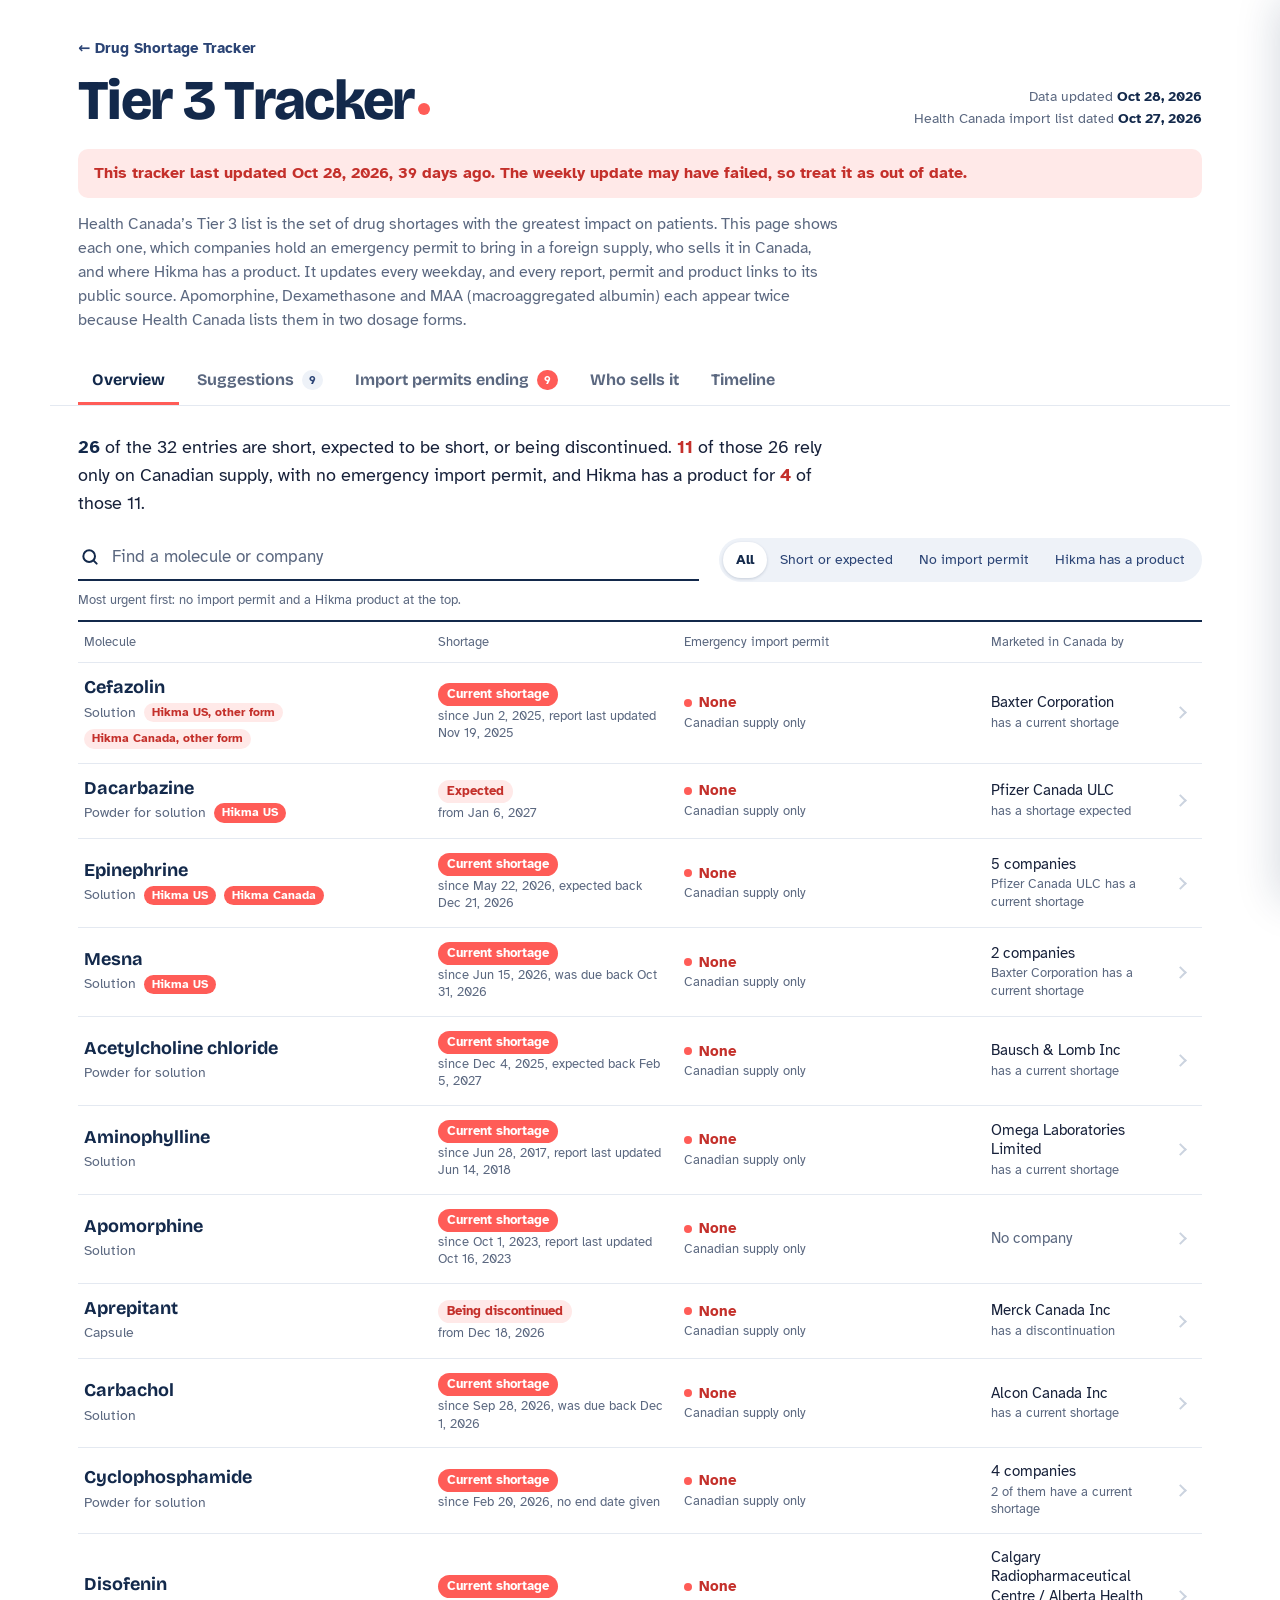
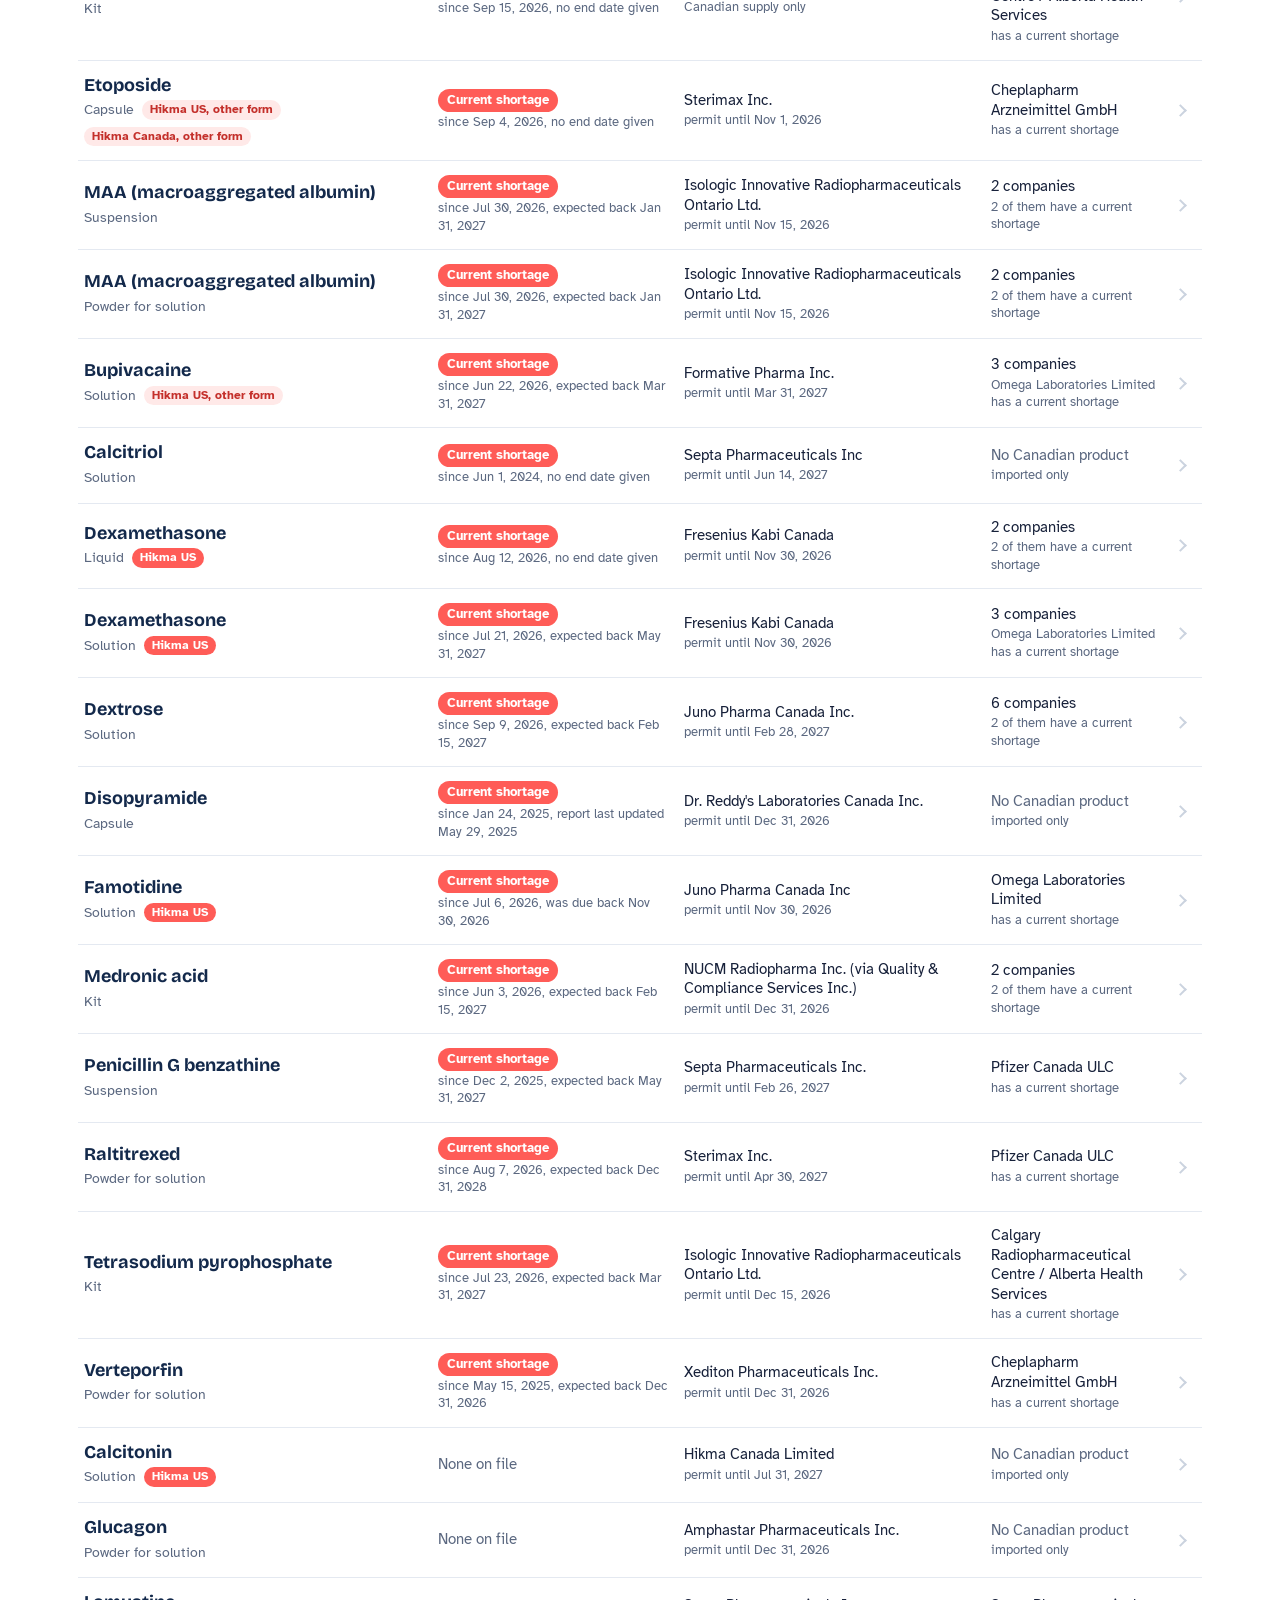
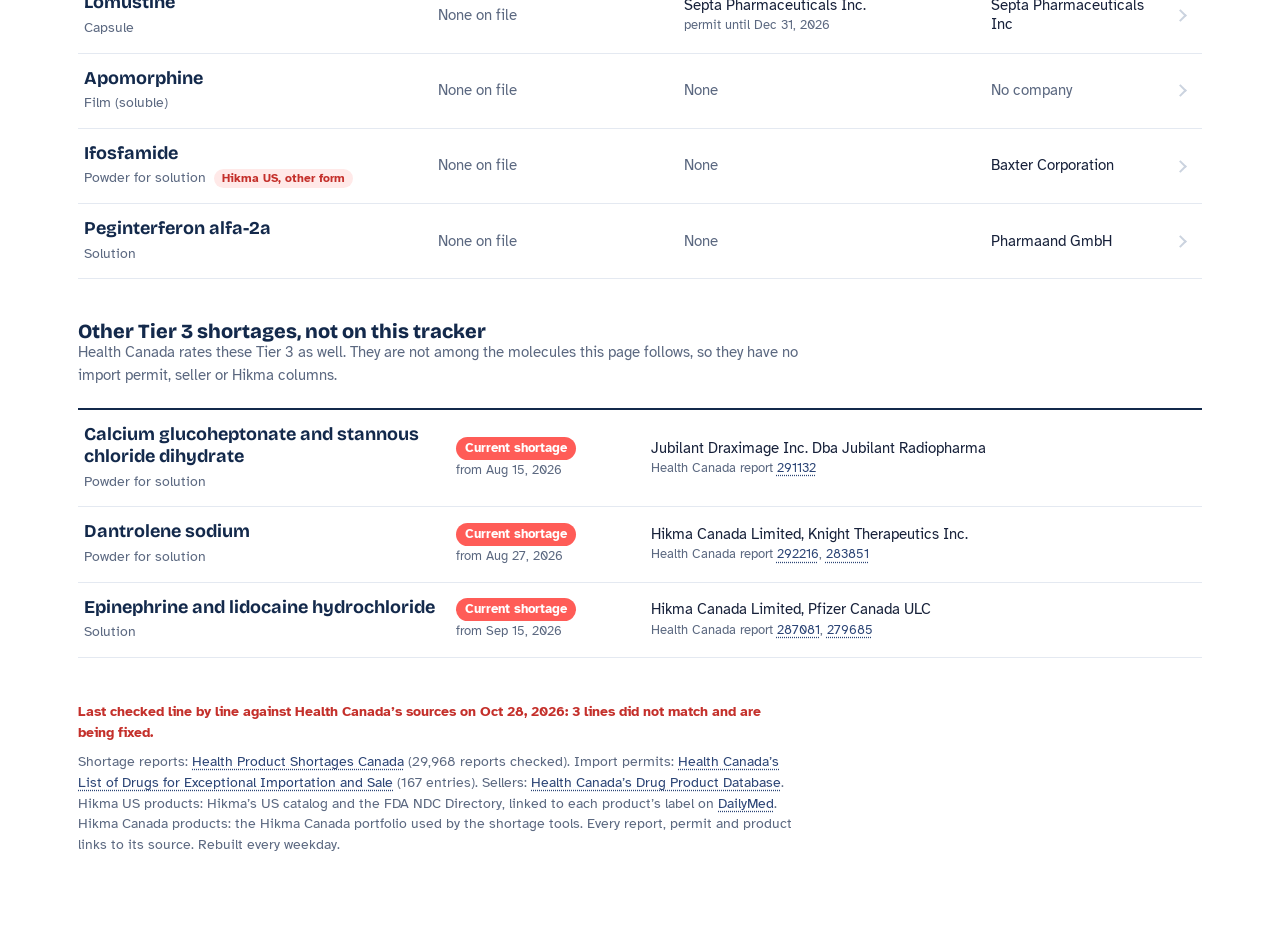
==== commit 426f6cb1: "Tier 3 tracker 2026-10-28" ====
--- a/tier3/index.html
+++ b/tier3/index.html
@@ -322,7 +322,7 @@
 </aside>
 
 <script>
-var DATA = {"run_date": "2026-10-28", "issued": "2026-10-23", "rows": [{"i": 0, "name": "Acetylcholine chloride", "forms": "Powder for solution", "hikma_us": "", "hikma_form": "", "hikma_us_ndc": "", "hikma_ca": "No", "status": "Actual shortage", "tier3": "Yes", "companies": "BAUSCH & LOMB INC", "start": "2025-12-04", "end": "2027-02-05", "open": 1, "stage": "", "notes": "", "changed": "", "reports": [{"Molecule": "Acetylcholine chloride (powder for solution)", "Status": "Actual shortage", "Tier 3": "Yes", "Company": "BAUSCH & LOMB INC", "Brand name": "MIOCHOL-E", "Strength": "20MG", "Dosage form": "Powder For Solution", "Form match": "Yes", "DIN": "02133326", "Start date": "2025-12-04", "End date": "2027-02-05", "Updated": "2026-10-13", "Report ID": "272933"}], "imports": [], "market": [{"company": "BAUSCH & LOMB INC", "brand": "MIOCHOL-E", "din": "02133326", "strength": "20 MG/VIAL", "form": "POWDER FOR SOLUTION", "route": "OPHTHALMIC", "status": "Marketed", "since": "2011-10-05", "form_match": true, "code": "31096"}], "market_known": true, "hikma_ca_lines": [], "hikma_ca_state": "", "score": 6, "reasons": ["Current shortage", "Health Canada rates the shortage Tier 3, its highest impact level", "No emergency import permit, so the short Canadian supply is the only supply", "Only one company markets it in Canada: Bausch & Lomb Inc"], "action": "No Hikma product"}, {"i": 1, "name": "MAA (macroaggregated albumin)", "forms": "Suspension", "hikma_us": "", "hikma_form": "", "hikma_us_ndc": "", "hikma_ca": "No", "status": "Actual shortage", "tier3": "Yes", "companies": "CALGARY RADIOPHARMACEUTICAL CENTRE / ALBERTA HEALTH SERVICES, JUBILANT DRAXIMAGE INC. DBA JUBILANT RADIOPHARMA", "start": "2026-07-23", "end": "2027-01-31", "open": 2, "stage": "", "notes": "", "changed": "", "reports": [{"Molecule": "MAA (macroaggregated albumin) (suspension)", "Status": "Actual shortage", "Tier 3": "Yes", "Company": "CALGARY RADIOPHARMACEUTICAL CENTRE / ALBERTA HEALTH SERVICES", "Brand name": "STANNOUS MAA KIT", "Strength": "2.1MG", "Dosage form": "Suspension Kit", "Form match": "Yes", "DIN": "02360845", "Start date": "2026-07-23", "End date": "2026-11-30", "Updated": "2026-09-03", "Report ID": "290505"}, {"Molecule": "MAA (macroaggregated albumin) (suspension)", "Status": "Actual shortage", "Tier 3": "Yes", "Company": "JUBILANT DRAXIMAGE INC. DBA JUBILANT RADIOPHARMA", "Brand name": "DRAXIMAGE MAA", "Strength": "2.5MG", "Dosage form": "Powder For Solution", "Form match": "Yes", "DIN": "02329417", "Start date": "2026-07-30", "End date": "2027-01-31", "Updated": "2026-10-05", "Report ID": "291124"}], "imports": [{"product": "Macrosalb Medi-Radiopharma 2.5 mg kit for radiopharmaceutical preparation, Macroaggregated human albumin", "importer": "Quality & Compliance Services Inc. on behalf of NUCM Radiopharma Inc.", "origin": "Hungary, European Medicines Agency, OGYI-T-24216/01", "added": "2026-10-02", "cutoff": "2026-12-31", "cutoff_raw": "December 31, 2026", "state": "Active", "part": "Part 1", "unsure": false}], "market": [{"company": "CALGARY RADIOPHARMACEUTICAL CENTRE / ALBERTA HEALTH SERVICES", "brand": "STANNOUS MAA KIT", "din": "02360845", "strength": "2.1 MG/ML", "form": "SUSPENSION, KIT", "route": "INTRAVENOUS", "status": "Marketed", "since": "2019-04-01", "form_match": true, "code": "83145"}, {"company": "JUBILANT DRAXIMAGE INC. DBA JUBILANT RADIOPHARMA", "brand": "DRAXIMAGE MAA", "din": "02329417", "strength": "2.5 MG/VIAL", "form": "POWDER FOR SOLUTION", "route": "INTRAVENOUS", "status": "Marketed", "since": "2018-08-21", "form_match": true, "code": "81516"}], "market_known": true, "hikma_ca_lines": [], "hikma_ca_state": "", "score": 3, "reasons": ["Current shortage", "Health Canada rates the shortage Tier 3, its highest impact level"], "action": "No Hikma product"}, {"i": 2, "name": "Aminophylline", "forms": "Solution", "hikma_us": "", "hikma_form": "", "hikma_us_ndc": "", "hikma_ca": "No", "status": "Actual shortage", "tier3": "Yes", "companies": "OMEGA LABORATORIES LTD", "start": "2017-06-28", "end": "", "open": 1, "stage": "", "notes": "", "changed": "Aminophylline (solution): report 284545 changed, status Actual shortage to Resolved; end 2026-10-29 to 2026-10-27", "reports": [{"Molecule": "Aminophylline (solution)", "Status": "Actual shortage", "Tier 3": "No", "Company": "OMEGA LABORATORIES LTD", "Brand name": "AMINOPHYLLINE INJ 50MG/ML", "Strength": "50MG", "Dosage form": "Solution", "Form match": "Yes", "DIN": "00582654", "Start date": "2017-06-28", "End date": "", "Updated": "2018-06-14", "Report ID": "19903"}, {"Molecule": "Aminophylline (solution)", "Status": "Resolved", "Tier 3": "Yes", "Company": "OMEGA LABORATORIES LIMITED", "Brand name": "AMINOPHYLLINE INJ 25MG/ML", "Strength": "25MG", "Dosage form": "Solution", "Form match": "Yes", "DIN": "00582662", "Start date": "2026-05-04", "End date": "2026-10-27", "Updated": "2026-10-27", "Report ID": "284545"}], "imports": [{"product": "Aminophylline Injection, Aminophylline", "importer": "Juno Pharma Canada Inc.", "origin": "United Kingdom, Medicines and Healthcare Product Regulatory Agency (MHRA), PL 01502/0009R", "added": "2026-06-23", "cutoff": "2026-08-30", "cutoff_raw": "August 30, 2026", "state": "Expired", "part": "Part 1", "unsure": false}, {"product": "Aminophylline Injection, aminophylline hydrate", "importer": "Septa Pharmaceuticals Inc.", "origin": "UK, MHRA PL 12762/0559", "added": "2024-04-26", "cutoff": "2024-07-31", "cutoff_raw": "July 31, 2024", "state": "Expired", "part": "Part 1", "unsure": false}, {"product": "Aminophylline Injection, aminophylline dihydrate", "importer": "Juno Pharmaceuticals Corp.", "origin": "Greece, National Organization for Medicines, 40869/09/03-03-2010 GR", "added": "2024-04-18", "cutoff": "2024-07-31", "cutoff_raw": "July 31, 2024", "state": "Expired", "part": "Part 1", "unsure": false}], "market": [{"company": "OMEGA LABORATORIES LIMITED", "brand": "AMINOPHYLLINE INJ 25MG/ML", "din": "00582662", "strength": "25 MG/ML", "form": "SOLUTION", "route": "INTRAVENOUS", "status": "Marketed", "since": "1984-12-31", "form_match": true, "code": "5705"}, {"company": "PFIZER CANADA ULC", "brand": "AMINOPHYLLINE INJECTION USP", "din": "00497193", "strength": "25 MG/ML", "form": "SOLUTION", "route": "INTRAVENOUS", "status": "Dormant", "since": "2024-05-09", "form_match": true, "code": "4226"}], "market_known": true, "hikma_ca_lines": [], "hikma_ca_state": "", "score": 3, "reasons": ["Health Canada still lists it as short, but no report has been updated since Jun 2018", "No emergency import permit, so the short Canadian supply is the only supply", "Only one company markets it in Canada: Omega Laboratories Limited"], "action": "No Hikma product"}, {"i": 3, "name": "Apomorphine", "forms": "Film (soluble)", "hikma_us": "", "hikma_form": "", "hikma_us_ndc": "", "hikma_ca": "No", "status": "No report found", "tier3": "", "companies": "", "start": "", "end": "", "open": 0, "stage": "", "notes": "", "changed": "", "reports": [], "imports": [], "market": [], "market_known": true, "hikma_ca_lines": [], "hikma_ca_state": "", "score": 0, "reasons": [], "action": "No Hikma product"}, {"i": 4, "name": "Apomorphine", "forms": "Solution", "hikma_us": "", "hikma_form": "", "hikma_us_ndc": "", "hikma_ca": "No", "status": "Actual shortage", "tier3": "Yes", "companies": "PALADIN LABS INC.", "start": "2023-10-01", "end": "", "open": 2, "stage": "", "notes": "", "changed": "", "reports": [{"Molecule": "Apomorphine (solution)", "Status": "Actual shortage", "Tier 3": "No", "Company": "PALADIN LABS INC.", "Brand name": "MOVAPO", "Strength": "10MG", "Dosage form": "Solution", "Form match": "Yes", "DIN": "02459132", "Start date": "2023-10-01", "End date": "", "Updated": "2023-10-16", "Report ID": "207114"}, {"Molecule": "Apomorphine (solution)", "Status": "To be discontinued", "Tier 3": "Yes", "Company": "PALADIN LABS INC.", "Brand name": "MOVAPO", "Strength": "10MG", "Dosage form": "Solution", "Form match": "Yes", "DIN": "02459132", "Start date": "2023-10-31", "End date": "", "Updated": "2023-11-17", "Report ID": "207624"}], "imports": [{"product": "APO-go Pen, Apomorphine Hydrochloride", "importer": "Aguettant Canada Inc.", "origin": "United Kingdom, Medicines and Healthcare Products Regulatory Agency, PL 04483/0073", "added": "2025-12-15", "cutoff": "2026-10-22", "cutoff_raw": "October 22, 2026", "state": "Expired", "part": "Part 1", "unsure": false}, {"product": "APO-go Pen, Apomorphine Hydrochloride", "importer": "Accuristix", "origin": "United Kingdom, Medicines and Healthcare Products Regulatory Agency, PL 04483/0073", "added": "2023-12-11", "cutoff": "2024-12-31", "cutoff_raw": "December 31, 2024", "state": "Expired", "part": "Part 1", "unsure": false}], "market": [], "market_known": true, "hikma_ca_lines": [], "hikma_ca_state": "", "score": 4, "reasons": ["Health Canada still lists it as short, but no report has been updated since Oct 2023", "Health Canada rates the shortage Tier 3, its highest impact level", "No emergency import permit, so the short Canadian supply is the only supply", "No company markets it in Canada"], "action": "No Hikma product"}, {"i": 5, "name": "Aprepitant", "forms": "Capsule", "hikma_us": "", "hikma_form": "", "hikma_us_ndc": "", "hikma_ca": "No", "status": "To be discontinued", "tier3": "Yes", "companies": "MERCK CANADA INC", "start": "2026-12-18", "end": "", "open": 3, "stage": "", "notes": "", "changed": "", "reports": [{"Molecule": "Aprepitant (capsule)", "Status": "To be discontinued", "Tier 3": "Yes", "Company": "MERCK CANADA INC", "Brand name": "EMEND", "Strength": "80MG", "Dosage form": "Capsule", "Form match": "Yes", "DIN": "02298791", "Start date": "2026-12-18", "End date": "", "Updated": "2026-07-16", "Report ID": "275220"}, {"Molecule": "Aprepitant (capsule)", "Status": "To be discontinued", "Tier 3": "Yes", "Company": "MERCK CANADA INC", "Brand name": "EMEND TRI-PACK", "Strength": "80MG 125MG", "Dosage form": "Capsule Kit", "Form match": "Yes", "DIN": "02298813", "Start date": "2027-02-26", "End date": "", "Updated": "2026-07-16", "Report ID": "275233"}, {"Molecule": "Aprepitant (capsule)", "Status": "To be discontinued", "Tier 3": "Yes", "Company": "MERCK CANADA INC", "Brand name": "EMEND", "Strength": "125MG", "Dosage form": "Capsule", "Form match": "Yes", "DIN": "02298805", "Start date": "2027-04-30", "End date": "", "Updated": "2026-07-16", "Report ID": "275223"}], "imports": [], "market": [{"company": "MERCK CANADA INC", "brand": "EMEND", "din": "02298805", "strength": "125 MG", "form": "CAPSULE", "route": "ORAL", "status": "Marketed", "since": "2007-09-24", "form_match": true, "code": "78411"}, {"company": "MERCK CANADA INC", "brand": "EMEND", "din": "02298791", "strength": "80 MG", "form": "CAPSULE", "route": "ORAL", "status": "Marketed", "since": "2007-09-24", "form_match": true, "code": "78410"}], "market_known": true, "hikma_ca_lines": [], "hikma_ca_state": "", "score": 5, "reasons": ["Being discontinued from Dec 18, 2026", "Health Canada rates the shortage Tier 3, its highest impact level", "No emergency import permit, so the short Canadian supply is the only supply", "Only one company markets it in Canada: Merck Canada Inc"], "action": "No Hikma product"}, {"i": 6, "name": "Bupivacaine", "forms": "Solution", "hikma_us": "Bupivacaine HCl Injection, 6 SKUs (0.25%, 0.5% and 0.75%, in 10 mL and 30 mL vials)", "hikma_form": "plain bupivacaine, not the spinal kind in dextrose", "hikma_us_ndc": "0143-9330", "hikma_ca": "Yes", "status": "Actual shortage", "tier3": "Yes", "companies": "FORMATIVE PHARMA INC., OMEGA LABORATORIES LIMITED", "start": "2026-06-22", "end": "2027-03-31", "open": 2, "stage": "", "notes": "", "changed": "", "reports": [{"Molecule": "Bupivacaine (solution)", "Status": "Actual shortage", "Tier 3": "Yes", "Company": "OMEGA LABORATORIES LIMITED", "Brand name": "BUPIVACAINE HYDROCHLORIDE IN DEXTROSE INJECTION USP", "Strength": "7.5MG", "Dosage form": "Solution", "Form match": "Yes", "DIN": "02512424", "Start date": "2026-06-22", "End date": "2027-03-31", "Updated": "2026-09-11", "Report ID": "288791"}, {"Molecule": "Bupivacaine (solution)", "Status": "Anticipated shortage", "Tier 3": "Yes", "Company": "FORMATIVE PHARMA INC.", "Brand name": "BUPIVACAINE HYDROCHLORIDE IN DEXTROSE INJECTION USP", "Strength": "7.5MG", "Dosage form": "Solution", "Form match": "Yes", "DIN": "02536714", "Start date": "2026-12-01", "End date": "", "Updated": "2026-09-21", "Report ID": "289841"}, {"Molecule": "Bupivacaine (solution)", "Status": "Actual shortage", "Tier 3": "No", "Company": "PFIZER CANADA INC", "Brand name": "MARCAINE", "Strength": "2.5MG", "Dosage form": "Solution", "Form match": "Other form", "DIN": "02305895", "Start date": "2018-01-31", "End date": "", "Updated": "2018-02-08", "Report ID": "30195"}, {"Molecule": "Bupivacaine (solution)", "Status": "Actual shortage", "Tier 3": "No", "Company": "PFIZER CANADA INC", "Brand name": "MARCAINE", "Strength": "5.0MG", "Dosage form": "Solution", "Form match": "Other form", "DIN": "02241919", "Start date": "2018-02-21", "End date": "", "Updated": "2019-06-12", "Report ID": "32865"}, {"Molecule": "Bupivacaine (solution)", "Status": "Actual shortage", "Tier 3": "No", "Company": "PFIZER CANADA INC", "Brand name": "MARCAINE", "Strength": "2.5MG", "Dosage form": "Solution", "Form match": "Other form", "DIN": "02241918", "Start date": "2018-03-20", "End date": "", "Updated": "2019-06-12", "Report ID": "40787"}, {"Molecule": "Bupivacaine (solution)", "Status": "Actual shortage", "Tier 3": "No", "Company": "PFIZER CANADA INC", "Brand name": "MARCAINE", "Strength": "2.5MG", "Dosage form": "Solution", "Form match": "Other form", "DIN": "02241918", "Start date": "2018-03-30", "End date": "", "Updated": "2019-06-12", "Report ID": "40793"}, {"Molecule": "Bupivacaine (solution)", "Status": "Actual shortage", "Tier 3": "No", "Company": "PFIZER CANADA INC", "Brand name": "MARCAINE", "Strength": "5.0MG", "Dosage form": "Solution", "Form match": "Other form", "DIN": "02241919", "Start date": "2019-01-09", "End date": "", "Updated": "2019-01-10", "Report ID": "56518"}, {"Molecule": "Bupivacaine (solution)", "Status": "Actual shortage", "Tier 3": "No", "Company": "PFIZER CANADA ULC", "Brand name": "MARCAINE", "Strength": "150MG", "Dosage form": "Solution Solution", "Form match": "Other form", "DIN": "02241917", "Start date": "2025-03-30", "End date": "", "Updated": "2026-08-04", "Report ID": "290610"}], "imports": [{"product": "Bupisen iperbarica 7,5 mg/ml soluzione iniettabile, Bupivacaine Hydrochloride", "importer": "Formative Pharma Inc.", "origin": "Italy, Italian Medicines Agency, MA No. 034171215", "added": "2026-09-18", "cutoff": "2027-03-31", "cutoff_raw": "March 31, 2027", "state": "Active", "part": "Part 1", "unsure": false}], "market": [{"company": "FORMATIVE PHARMA INC.", "brand": "BUPIVACAINE HYDROCHLORIDE IN DEXTROSE INJECTION USP", "din": "02536714", "strength": "7.5 MG/ML", "form": "SOLUTION", "route": "INTRASPINAL", "status": "Marketed", "since": "2024-03-19", "form_match": true, "code": "102546"}, {"company": "OMEGA LABORATORIES LIMITED", "brand": "BUPIVACAINE HYDROCHLORIDE IN DEXTROSE INJECTION USP", "din": "02512424", "strength": "7.5 MG/ML", "form": "SOLUTION", "route": "INTRASPINAL", "status": "Marketed", "since": "2021-10-02", "form_match": true, "code": "100171"}, {"company": "STERIMAX INC", "brand": "BUPIVACAINE HYDROCHLORIDE IN DEXTROSE INJECTION USP", "din": "02460645", "strength": "7.5 MG/ML", "form": "SOLUTION", "route": "INTRASPINAL", "status": "Marketed", "since": "2018-03-13", "form_match": true, "code": "94807"}, {"company": "ASPEN PHARMACARE CANADA INC.", "brand": "SENSORCAINE", "din": "01976141", "strength": "2.5 MG/ML", "form": "SOLUTION", "route": "EPIDURAL, BLOCK/INFILTRATION", "status": "Marketed", "since": "2018-06-20", "form_match": false, "code": "16161"}, {"company": "ASPEN PHARMACARE CANADA INC.", "brand": "SENSORCAINE", "din": "01976168", "strength": "5 MG/ML", "form": "SOLUTION", "route": "EPIDURAL, BLOCK/INFILTRATION", "status": "Marketed", "since": "2018-06-09", "form_match": false, "code": "16164"}, {"company": "BAXTER CORPORATION", "brand": "BUPIVACAINE HYDROCHLORIDE INJECTION, USP", "din": "02488930", "strength": "7.5 MG/ML", "form": "SOLUTION", "route": "EPIDURAL, RETROBULBAR", "status": "Marketed", "since": "2022-08-15", "form_match": false, "code": "97900"}, {"company": "PFIZER CANADA ULC", "brand": "MARCAINE", "din": "02241917", "strength": "150 MG/20 ML", "form": "SOLUTION", "route": "RETROBULBAR, EPIDURAL", "status": "Marketed", "since": "2019-06-21", "form_match": false, "code": "65587"}, {"company": "PFIZER CANADA ULC", "brand": "MARCAINE", "din": "02305909", "strength": "250 MG/50 ML", "form": "SOLUTION", "route": "BLOCK/INFILTRATION", "status": "Marketed", "since": "2019-06-06", "form_match": false, "code": "79145"}, {"company": "STERIMAX INC", "brand": "BUPIVACAINE INJECTION BP", "din": "02443686", "strength": "2.5 MG/ML", "form": "SOLUTION", "route": "EPIDURAL, BLOCK/INFILTRATION", "status": "Marketed", "since": "2016-05-20", "form_match": false, "code": "92837"}, {"company": "STERIMAX INC", "brand": "BUPIVACAINE INJECTION BP", "din": "02443694", "strength": "5 MG/ML", "form": "SOLUTION", "route": "EPIDURAL, BLOCK/INFILTRATION", "status": "Marketed", "since": "2016-05-20", "form_match": false, "code": "92838"}, {"company": "AURO PHARMA INC", "brand": "BUPIVACAINE HEAVY INJECTION BP", "din": "02470616", "strength": "15 MG/2 ML", "form": "SOLUTION", "route": "INTRASPINAL", "status": "Approved, not yet marketed", "since": "2017-12-11", "form_match": true, "code": "95961"}, {"company": "EUGIA PHARMA INC.", "brand": "BUPIVACAINE HEAVY INJECTION BP", "din": "02535351", "strength": "15 MG/2 ML", "form": "SOLUTION", "route": "INTRASPINAL", "status": "Approved, not yet marketed", "since": "2023-02-10", "form_match": true, "code": "102421"}, {"company": "AURO PHARMA INC", "brand": "BUPIVACAINE INJECTION BP", "din": "02457547", "strength": "2.5 MG/ML", "form": "SOLUTION", "route": "EPIDURAL, BLOCK/INFILTRATION", "status": "Approved, not yet marketed", "since": "2016-09-15", "form_match": false, "code": "94460"}, {"company": "AURO PHARMA INC", "brand": "BUPIVACAINE INJECTION BP", "din": "02457555", "strength": "5 MG/ML", "form": "SOLUTION", "route": "EPIDURAL, BLOCK/INFILTRATION", "status": "Approved, not yet marketed", "since": "2016-09-15", "form_match": false, "code": "94461"}, {"company": "BAXTER CORPORATION", "brand": "BUPIVACAINE HYDROCHLORIDE INJECTION, USP", "din": "02488914", "strength": "2.5 MG/ML", "form": "SOLUTION", "route": "EPIDURAL, BLOCK/INFILTRATION", "status": "Approved, not yet marketed", "since": "2019-05-23", "form_match": false, "code": "97898"}, {"company": "BAXTER CORPORATION", "brand": "BUPIVACAINE HYDROCHLORIDE INJECTION, USP", "din": "02488922", "strength": "5 MG/ML", "form": "SOLUTION", "route": "BLOCK/INFILTRATION, EPIDURAL", "status": "Approved, not yet marketed", "since": "2019-05-23", "form_match": false, "code": "97899"}, {"company": "EUGIA PHARMA INC.", "brand": "BUPIVACAINE INJECTION BP", "din": "02539772", "strength": "2.5 MG/ML", "form": "SOLUTION", "route": "EPIDURAL, BLOCK/INFILTRATION", "status": "Approved, not yet marketed", "since": "2023-07-21", "form_match": false, "code": "102851"}, {"company": "EUGIA PHARMA INC.", "brand": "BUPIVACAINE INJECTION BP", "din": "02539780", "strength": "5 MG/ML", "form": "SOLUTION", "route": "BLOCK/INFILTRATION, EPIDURAL", "status": "Approved, not yet marketed", "since": "2023-07-21", "form_match": false, "code": "102852"}, {"company": "FORMATIVE PHARMA INC.", "brand": "BUPIVACAINE HYDROCHLORIDE INJECTION USP", "din": "02568500", "strength": "2.5 MG/ML", "form": "SOLUTION", "route": "BLOCK/INFILTRATION, EPIDURAL", "status": "Approved, not yet marketed", "since": "2026-05-25", "form_match": false, "code": "107081"}, {"company": "FORMATIVE PHARMA INC.", "brand": "BUPIVACAINE HYDROCHLORIDE INJECTION USP", "din": "02568519", "strength": "5 MG/ML", "form": "SOLUTION", "route": "BLOCK/INFILTRATION, EPIDURAL", "status": "Approved, not yet marketed", "since": "2026-05-25", "form_match": false, "code": "107082"}, {"company": "HIKMA CANADA LIMITED", "brand": "BUPIVACAINE HYDROCHLORIDE INJECTION USP", "din": "02569094", "strength": "2.5 MG/ML", "form": "SOLUTION", "route": "BLOCK/INFILTRATION, EPIDURAL", "status": "Approved, not yet marketed", "since": "2026-06-15", "form_match": false, "code": "107136"}, {"company": "HIKMA CANADA LIMITED", "brand": "BUPIVACAINE HYDROCHLORIDE INJECTION USP", "din": "02569108", "strength": "5 MG/ML", "form": "SOLUTION", "route": "BLOCK/INFILTRATION, EPIDURAL", "status": "Approved, not yet marketed", "since": "2026-06-15", "form_match": false, "code": "107137"}, {"company": "OMEGA LABORATORIES LIMITED", "brand": "BUPIVACAINE HYDROCHLORIDE INJECTION USP", "din": "02507625", "strength": "7.5 MG/ML", "form": "SOLUTION", "route": "RETROBULBAR, EPIDURAL", "status": "Approved, not yet marketed", "since": "2020-11-06", "form_match": false, "code": "99699"}, {"company": "STERIMAX INC", "brand": "BUPIVACAINE HYDROCHLORIDE INJECTION, USP", "din": "02504952", "strength": "2.5 MG/ML", "form": "SOLUTION", "route": "EPIDURAL, BLOCK/INFILTRATION", "status": "Approved, not yet marketed", "since": "2020-09-11", "form_match": false, "code": "99432"}, {"company": "STERIMAX INC", "brand": "BUPIVACAINE HYDROCHLORIDE INJECTION, USP", "din": "02504960", "strength": "5 MG/ML", "form": "SOLUTION", "route": "BLOCK/INFILTRATION", "status": "Approved, not yet marketed", "since": "2020-09-11", "form_match": false, "code": "99433"}, {"company": "STERIMAX INC", "brand": "BUPIVACAINE HYDROCHLORIDE INJECTION, USP", "din": "02504979", "strength": "7.5 MG/ML", "form": "SOLUTION", "route": "EPIDURAL, RETROBULBAR", "status": "Dormant", "since": "2025-07-30", "form_match": false, "code": "99434"}], "market_known": true, "hikma_ca_lines": [], "hikma_ca_state": "", "score": 5, "reasons": ["Current shortage", "Health Canada rates the shortage Tier 3, its highest impact level", "Hikma US has it, but as plain bupivacaine, not the spinal kind in dextrose: Bupivacaine HCl Injection, 6 SKUs (0.25%, 0.5% and 0.75%, in 10 mL and 30 mL vials)", "No end date given for the shortage"], "action": "Hikma US has another form"}, {"i": 7, "name": "Calcitonin", "forms": "Solution", "hikma_us": "Calcitonin Salmon Injection 400 units/2 mL (NDC 24201-400-02)", "hikma_form": "", "hikma_us_ndc": "24201-400", "hikma_ca": "No", "status": "No report found", "tier3": "", "companies": "", "start": "", "end": "", "open": 0, "stage": "", "notes": "", "changed": "", "reports": [], "imports": [{"product": "Calcitonin Salmon Injection, USP, Synthetic,Calcitonin Salmon", "importer": "Hikma Canada Limited", "origin": "United States, United States, Food and Drug Administration, National Drug Code (NDC) 24201-400-02", "added": "2026-08-01", "cutoff": "2027-07-31", "cutoff_raw": "July 31, 2027", "state": "Active", "part": "Part 1", "unsure": false}, {"product": "Calcitonin Salmon Injection, USP, Synthetic,Calcitonin Salmon", "importer": "Hikma Canada Limited", "origin": "United States, United States, Food and Drug Administration, National Drug Code (NDC) 24201-400-02", "added": "2025-04-03", "cutoff": "2026-01-31", "cutoff_raw": "January 31, 2026", "state": "Expired", "part": "Part 1", "unsure": false}, {"product": "Calcitonin Salmon Injection, USP, Synthetic Calcitonin Salmon", "importer": "Hikma Canada Limited", "origin": "United States, US FDA, NDC 24201-400-02", "added": "2023-04-24", "cutoff": "2024-09-30", "cutoff_raw": "September 30, 2024", "state": "Expired", "part": "Part 1", "unsure": false}], "market": [{"company": "STERIMAX INC", "brand": "CALCITONIN SALMON INJECTION USP", "din": "02383233", "strength": "200 UNIT/ML", "form": "SOLUTION", "route": "INTRAMUSCULAR, SUBCUTANEOUS", "status": "Approved, not yet marketed", "since": "2024-04-17", "form_match": true, "code": "86900"}, {"company": "NOVARTIS PHARMACEUTICALS CANADA INC", "brand": "MIACALCIN INJECTION 200IU/ML", "din": "02144301", "strength": "200 UNIT/ML", "form": "LIQUID", "route": "INTRAVENOUS, INTRAMUSCULAR, SUBCUTANEOUS", "status": "Approved, not yet marketed", "since": "1998-05-11", "form_match": false, "code": "43968"}], "market_known": true, "hikma_ca_lines": [], "hikma_ca_state": "", "score": 0, "reasons": [], "action": "Import from Hikma US"}, {"i": 8, "name": "Calcitriol", "forms": "Solution", "hikma_us": "", "hikma_form": "", "hikma_us_ndc": "", "hikma_ca": "No", "status": "Actual shortage", "tier3": "Yes", "companies": "STERIMAX INC", "start": "2024-06-01", "end": "", "open": 1, "stage": "", "notes": "", "changed": "", "reports": [{"Molecule": "Calcitriol (solution)", "Status": "Actual shortage", "Tier 3": "Yes", "Company": "STERIMAX INC", "Brand name": "CALCITRIOL INJECTION USP", "Strength": "1MCG", "Dosage form": "Solution", "Form match": "Yes", "DIN": "02399334", "Start date": "2024-06-01", "End date": "", "Updated": "2026-08-26", "Report ID": "218148"}], "imports": [{"product": "Bonky Injection 1 μg, Calcitriol", "importer": "Septa Pharmaceuticals Inc", "origin": "South Korea, Ministry of Food and Drug Safety, 78", "added": "2026-08-07", "cutoff": "2027-06-14", "cutoff_raw": "June 14, 2027", "state": "Active", "part": "Part 1", "unsure": false}, {"product": "Calcitriol Injection USP, Calcitriol", "importer": "Sterimax Inc.", "origin": "United States, Food and Drug Administration, NDC 72266-251-10", "added": "2024-06-14", "cutoff": "2026-07-31", "cutoff_raw": "July 31, 2026", "state": "Expired", "part": "Part 1", "unsure": false}], "market": [{"company": "ODAN LABORATORIESLTD", "brand": "CALCITRIOL-ODAN", "din": "02431637", "strength": "0.25 MCG", "form": "CAPSULE", "route": "ORAL", "status": "Marketed", "since": "2014-10-10", "form_match": false, "code": "91612"}, {"company": "ODAN LABORATORIESLTD", "brand": "CALCITRIOL-ODAN", "din": "02431645", "strength": "0.5 MCG", "form": "CAPSULE", "route": "ORAL", "status": "Marketed", "since": "2014-10-10", "form_match": false, "code": "91613"}, {"company": "PHARMASCIENCE INC", "brand": "PMS-CALCITRIOL", "din": "02495899", "strength": "0.25 MCG", "form": "CAPSULE", "route": "ORAL", "status": "Marketed", "since": "2026-09-30", "form_match": false, "code": "98579"}, {"company": "PHARMASCIENCE INC", "brand": "PMS-CALCITRIOL", "din": "02495902", "strength": "0.5 MCG", "form": "CAPSULE", "route": "ORAL", "status": "Marketed", "since": "2026-09-30", "form_match": false, "code": "98580"}, {"company": "SEARCHLIGHT PHARMA INC", "brand": "ROCALTROL", "din": "00481823", "strength": "0.25 MCG", "form": "CAPSULE", "route": "ORAL", "status": "Marketed", "since": "2022-03-14", "form_match": false, "code": "3430"}, {"company": "SEARCHLIGHT PHARMA INC", "brand": "ROCALTROL", "din": "00481815", "strength": "0.5 MCG", "form": "CAPSULE", "route": "ORAL", "status": "Marketed", "since": "2022-03-14", "form_match": false, "code": "3429"}, {"company": "TARO PHARMACEUTICALS INC", "brand": "TARO-CALCITRIOL", "din": "02485710", "strength": "0.25 MCG", "form": "CAPSULE", "route": "ORAL", "status": "Marketed", "since": "2019-06-03", "form_match": false, "code": "97594"}, {"company": "TARO PHARMACEUTICALS INC", "brand": "TARO-CALCITRIOL", "din": "02485729", "strength": "0.5 MCG", "form": "CAPSULE", "route": "ORAL", "status": "Marketed", "since": "2019-06-03", "form_match": false, "code": "97595"}, {"company": "STERIMAX INC", "brand": "CALCITRIOL INJECTION USP", "din": "02399334", "strength": "1 MCG/ML", "form": "SOLUTION", "route": "INTRAVENOUS", "status": "Dormant", "since": "2025-04-23", "form_match": true, "code": "88422"}, {"company": "STERIMAX INC", "brand": "CALCITRIOL INJECTION USP", "din": "02399342", "strength": "2 MCG/ML", "form": "SOLUTION", "route": "INTRAVENOUS", "status": "Dormant", "since": "2017-10-18", "form_match": true, "code": "88423"}, {"company": "JAMP PHARMA CORPORATION", "brand": "JAMP CALCITRIOL", "din": "02571668", "strength": "0.25 MCG", "form": "CAPSULE", "route": "ORAL", "status": "Approved, not yet marketed", "since": "2026-09-18", "form_match": false, "code": "107369"}, {"company": "JAMP PHARMA CORPORATION", "brand": "JAMP CALCITRIOL", "din": "02571676", "strength": "0.5 MCG", "form": "CAPSULE", "route": "ORAL", "status": "Approved, not yet marketed", "since": "2026-09-18", "form_match": false, "code": "107370"}], "market_known": true, "hikma_ca_lines": [], "hikma_ca_state": "", "score": 5, "reasons": ["Current shortage", "Health Canada rates the shortage Tier 3, its highest impact level", "No company markets it in Canada", "No end date given for the shortage"], "action": "No Hikma product"}, {"i": 9, "name": "Carbachol", "forms": "Solution", "hikma_us": "", "hikma_form": "", "hikma_us_ndc": "", "hikma_ca": "No", "status": "Actual shortage", "tier3": "Yes", "companies": "ALCON CANADA INC", "start": "2026-09-28", "end": "2026-12-01", "open": 1, "stage": "", "notes": "", "changed": "", "reports": [{"Molecule": "Carbachol (solution)", "Status": "Actual shortage", "Tier 3": "Yes", "Company": "ALCON CANADA INC", "Brand name": "MIOSTAT OPHTHALMIC LIQ 0.01%", "Strength": ".01%", "Dosage form": "Solution", "Form match": "Yes", "DIN": "00042544", "Start date": "2026-09-28", "End date": "2026-12-01", "Updated": "2026-10-26", "Report ID": "293982"}], "imports": [{"product": "Miostat, Carbachol", "importer": "Alcon Canada Inc", "origin": "United States, US FDA, NDC 0065-0023-15", "added": "2023-02-16", "cutoff": "2023-04-01", "cutoff_raw": "April 1, 2023", "state": "Expired", "part": "Part 1", "unsure": false}], "market": [{"company": "ALCON CANADA INC", "brand": "MIOSTAT OPHTHALMIC LIQ 0.01%", "din": "00042544", "strength": "0.01 %", "form": "SOLUTION", "route": "INTRAOCULAR", "status": "Marketed", "since": "1980-12-31", "form_match": true, "code": "3906"}], "market_known": true, "hikma_ca_lines": [], "hikma_ca_state": "", "score": 6, "reasons": ["Current shortage", "Health Canada rates the shortage Tier 3, its highest impact level", "No emergency import permit, so the short Canadian supply is the only supply", "Only one company markets it in Canada: Alcon Canada Inc"], "action": "No Hikma product"}, {"i": 10, "name": "Cefazolin", "forms": "Solution", "hikma_us": "Cefazolin for Injection, powder, 1 g vial", "hikma_form": "a powder", "hikma_us_ndc": "0143-9262", "hikma_ca": "Yes", "status": "Actual shortage", "tier3": "Yes", "companies": "BAXTER CORPORATION", "start": "2025-06-02", "end": "", "open": 2, "stage": "", "notes": "", "changed": "", "reports": [{"Molecule": "Cefazolin (solution)", "Status": "Actual shortage", "Tier 3": "Yes", "Company": "BAXTER CORPORATION", "Brand name": "CEFAZOLIN INJECTION, USP", "Strength": "20MG", "Dosage form": "Solution", "Form match": "Yes", "DIN": "02496313", "Start date": "2025-06-02", "End date": "", "Updated": "2025-11-19", "Report ID": "254446"}, {"Molecule": "Cefazolin (solution)", "Status": "Actual shortage", "Tier 3": "Yes", "Company": "BAXTER CORPORATION", "Brand name": "CEFAZOLIN INJECTION, USP", "Strength": "20MG", "Dosage form": "Solution", "Form match": "Yes", "DIN": "02496313", "Start date": "2025-06-14", "End date": "", "Updated": "2025-11-19", "Report ID": "254442"}, {"Molecule": "Cefazolin (solution)", "Status": "Resolved", "Tier 3": "No", "Company": "SANDOZ CANADA INCORPORATED", "Brand name": "CEFAZOLIN FOR INJECTION USP", "Strength": "1G", "Dosage form": "Powder For Solution", "Form match": "Other form", "DIN": "02308959", "Start date": "2026-08-10", "End date": "2026-10-05", "Updated": "2026-10-06", "Report ID": "290996"}], "imports": [{"product": "Cefazolin in Dextrose, Cefazolin", "importer": "Baxter Canada", "origin": "United States, Food and Drug Administration, National Drug Code (NDC): 0338-3503-41 (1g in 50mL); 0338-3508-41 (2g in 100mL)", "added": "2025-06-17", "cutoff": "2026-08-31", "cutoff_raw": "August 31, 2026", "state": "Expired", "part": "Part 1", "unsure": false}], "market": [{"company": "BAXTER CORPORATION", "brand": "CEFAZOLIN IN DEXTROSE INJECTION, USP", "din": "02496313", "strength": "20 MG/ML", "form": "SOLUTION", "route": "INTRAVENOUS", "status": "Marketed", "since": "2025-03-06", "form_match": true, "code": "98620"}, {"company": "FRESENIUS KABI CANADA LTD", "brand": "CEFAZOLIN FOR INJECTION, USP", "din": "02237138", "strength": "1 G/VIAL", "form": "POWDER FOR SOLUTION", "route": "INTRAMUSCULAR, INTRAVENOUS", "status": "Marketed", "since": "2015-12-30", "form_match": false, "code": "60453"}, {"company": "FRESENIUS KABI CANADA LTD", "brand": "CEFAZOLIN FOR INJECTION, USP", "din": "02237140", "strength": "10 G/VIAL", "form": "POWDER FOR SOLUTION", "route": "INTRAVENOUS", "status": "Marketed", "since": "2016-01-13", "form_match": false, "code": "60455"}, {"company": "FRESENIUS KABI CANADA LTD", "brand": "CEFAZOLIN FOR INJECTION, USP", "din": "02401029", "strength": "100 G/BAG", "form": "POWDER FOR SOLUTION", "route": "INTRAVENOUS", "status": "Marketed", "since": "2015-08-21", "form_match": false, "code": "88577"}, {"company": "HIKMA CANADA LIMITED", "brand": "CEFAZOLIN FOR INJECTION", "din": "02437112", "strength": "1 G/VIAL", "form": "POWDER FOR SOLUTION", "route": "INTRAMUSCULAR, INTRAVENOUS", "status": "Marketed", "since": "2023-12-21", "form_match": false, "code": "92142"}, {"company": "HIKMA CANADA LIMITED", "brand": "CEFAZOLIN FOR INJECTION", "din": "02437120", "strength": "10 G/VIAL", "form": "POWDER FOR SOLUTION", "route": "INTRAVENOUS", "status": "Marketed", "since": "2024-02-14", "form_match": false, "code": "92143"}, {"company": "HIKMA CANADA LIMITED", "brand": "CEFAZOLIN FOR INJECTION", "din": "02437104", "strength": "500 MG/VIAL", "form": "POWDER FOR SOLUTION", "route": "INTRAVENOUS, INTRAMUSCULAR", "status": "Marketed", "since": "2025-02-06", "form_match": false, "code": "92141"}, {"company": "SANDOZ CANADA INCORPORATED", "brand": "CEFAZOLIN FOR INJECTION USP", "din": "02308959", "strength": "1 G/VIAL", "form": "POWDER FOR SOLUTION", "route": "INTRAVENOUS, INTRAMUSCULAR", "status": "Marketed", "since": "2008-04-18", "form_match": false, "code": "79456"}, {"company": "SANDOZ CANADA INCORPORATED", "brand": "CEFAZOLIN FOR INJECTION USP", "din": "02308967", "strength": "10 G/VIAL", "form": "POWDER FOR SOLUTION", "route": "INTRAVENOUS", "status": "Marketed", "since": "2008-04-18", "form_match": false, "code": "79457"}, {"company": "SANDOZ CANADA INCORPORATED", "brand": "CEFAZOLIN FOR INJECTION USP", "din": "02308932", "strength": "500 MG/VIAL", "form": "POWDER FOR SOLUTION", "route": "INTRAMUSCULAR, INTRAVENOUS", "status": "Marketed", "since": "2008-04-18", "form_match": false, "code": "79454"}, {"company": "STERIMAX INC", "brand": "CEFAZOLIN SODIUM FOR INJECTION BP", "din": "02465469", "strength": "1 G/VIAL", "form": "POWDER FOR SOLUTION", "route": "INTRAMUSCULAR, INTRAVENOUS", "status": "Marketed", "since": "2023-06-06", "form_match": false, "code": "95364"}, {"company": "STERIMAX INC", "brand": "CEFAZOLIN SODIUM FOR INJECTION BP", "din": "02465477", "strength": "10 G/VIAL", "form": "POWDER FOR SOLUTION", "route": "INTRAVENOUS", "status": "Marketed", "since": "2023-06-06", "form_match": false, "code": "95365"}, {"company": "STERIMAX INC", "brand": "CEFAZOLIN SODIUM FOR INJECTION BP", "din": "02524791", "strength": "2 G/VIAL", "form": "POWDER FOR SOLUTION", "route": "INTRAMUSCULAR, INTRAVENOUS", "status": "Marketed", "since": "2022-08-05", "form_match": false, "code": "101381"}, {"company": "TEVA CANADA LIMITED", "brand": "CEFAZOLIN FOR INJECTION", "din": "02108127", "strength": "1 G/VIAL", "form": "POWDER FOR SOLUTION", "route": "INTRAMUSCULAR, INTRAVENOUS", "status": "Marketed", "since": "2013-04-13", "form_match": false, "code": "19532"}, {"company": "TEVA CANADA LIMITED", "brand": "CEFAZOLIN FOR INJECTION", "din": "02108119", "strength": "500 MG/VIAL", "form": "POWDER FOR SOLUTION", "route": "INTRAVENOUS, INTRAMUSCULAR", "status": "Marketed", "since": "2013-04-13", "form_match": false, "code": "19521"}, {"company": "FRESENIUS KABI CANADA LTD", "brand": "CEFAZOLIN FOR INJECTION, USP", "din": "02237137", "strength": "500 MG/VIAL", "form": "POWDER FOR SOLUTION", "route": "INTRAVENOUS, INTRAMUSCULAR", "status": "Dormant", "since": "2018-07-30", "form_match": false, "code": "60452"}], "market_known": true, "hikma_ca_lines": [{"raw": "CEFAZOLIN PWD.FOR INJ. 10X10G VIAL", "stage": "market", "form_match": false}, {"raw": "CEFAZOLIN PWD.FOR INJ. 25X1G VIAL", "stage": "market", "form_match": false}, {"raw": "CEFAZOLIN PWD.FOR INJ. 25X500MG VIAL", "stage": "market", "form_match": false}], "hikma_ca_state": "other", "score": 8, "reasons": ["Current shortage", "Health Canada rates the shortage Tier 3, its highest impact level", "No emergency import permit, so the short Canadian supply is the only supply", "Hikma US has it, but as a powder: Cefazolin for Injection, powder, 1 g vial", "Only one company markets it in Canada: Baxter Corporation", "No end date given for the shortage"], "action": "Hikma US has another form"}, {"i": 11, "name": "Cyclophosphamide", "forms": "Powder for solution", "hikma_us": "", "hikma_form": "", "hikma_us_ndc": "", "hikma_ca": "No", "status": "Actual shortage", "tier3": "No", "companies": "BAXTER CORPORATION, STERIMAX INC", "start": "2026-02-13", "end": "", "open": 4, "stage": "", "notes": "", "changed": "", "reports": [{"Molecule": "Cyclophosphamide (powder for solution)", "Status": "Resolved", "Tier 3": "No", "Company": "BAXTER CORPORATION", "Brand name": "PROCYTOX", "Strength": "2000MG", "Dosage form": "Powder For Solution", "Form match": "Yes", "DIN": "02241800", "Start date": "2026-01-10", "End date": "2026-10-26", "Updated": "2026-10-27", "Report ID": "274375"}, {"Molecule": "Cyclophosphamide (powder for solution)", "Status": "Resolved", "Tier 3": "No", "Company": "BAXTER CORPORATION", "Brand name": "PROCYTOX", "Strength": "1000MG", "Dosage form": "Powder For Solution", "Form match": "Yes", "DIN": "02241799", "Start date": "2026-02-10", "End date": "2026-10-26", "Updated": "2026-10-27", "Report ID": "277755"}, {"Molecule": "Cyclophosphamide (powder for solution)", "Status": "Actual shortage", "Tier 3": "No", "Company": "BAXTER CORPORATION", "Brand name": "PROCYTOX", "Strength": "500MG", "Dosage form": "Powder For Solution", "Form match": "Yes", "DIN": "02241798", "Start date": "2026-02-13", "End date": "", "Updated": "2026-10-26", "Report ID": "278081"}, {"Molecule": "Cyclophosphamide (powder for solution)", "Status": "Actual shortage", "Tier 3": "No", "Company": "STERIMAX INC", "Brand name": "CYCLOPHOSPHAMIDE FOR INJECTION USP", "Strength": "2000MG", "Dosage form": "Powder For Solution", "Form match": "Yes", "DIN": "02547694", "Start date": "2026-02-20", "End date": "", "Updated": "2026-10-27", "Report ID": "278135"}, {"Molecule": "Cyclophosphamide (powder for solution)", "Status": "Actual shortage", "Tier 3": "No", "Company": "STERIMAX INC", "Brand name": "CYCLOPHOSPHAMIDE FOR INJECTION USP", "Strength": "1000MG", "Dosage form": "Powder For Solution", "Form match": "Yes", "DIN": "02547686", "Start date": "2026-02-20", "End date": "", "Updated": "2026-10-27", "Report ID": "278132"}, {"Molecule": "Cyclophosphamide (powder for solution)", "Status": "To be discontinued", "Tier 3": "No", "Company": "BAXTER CORPORATION", "Brand name": "PROCYTOX", "Strength": "200MG", "Dosage form": "Powder For Solution", "Form match": "Yes", "DIN": "02241797", "Start date": "2026-12-31", "End date": "", "Updated": "2026-10-26", "Report ID": "265253"}], "imports": [{"product": "Cyclophosphamide for Injection, USP, cyclophosphamide", "importer": "Sandoz Canada Inc.", "origin": "United States, Food and Drug Administration, National Drug Code (NDC): 0781-3244-94", "added": "2026-04-10", "cutoff": "2026-05-31", "cutoff_raw": "May 31, 2026", "state": "Expired", "part": "Part 1", "unsure": false}, {"product": "Cyclophosphamide for Injection, USP, cyclophosphamide", "importer": "Sandoz Canada Inc.", "origin": "United States, Food and Drug Administration, National Drug Code (NDC): 0781-3255-94", "added": "2026-04-10", "cutoff": "2026-05-31", "cutoff_raw": "May 31, 2026", "state": "Expired", "part": "Part 1", "unsure": false}, {"product": "Cyclophosphamide Seacross 2000 mg, cyclophosphamide", "importer": "Andone Pharmaceutical Inc.", "origin": "United Kingdom, Medicines and Healthcare Products Regulatory Agency, PL 41013/0081", "added": "2026-03-03", "cutoff": "2026-05-01", "cutoff_raw": "May 1, 2026", "state": "Expired", "part": "Part 1", "unsure": false}], "market": [{"company": "ANDONE PHARMACEUTICAL INC", "brand": "CYCLOPHOSPHAMIDE FOR INJECTION USP", "din": "02546736", "strength": "1000 MG/VIAL", "form": "POWDER FOR SOLUTION", "route": "INTRAVENOUS", "status": "Marketed", "since": "2025-06-06", "form_match": true, "code": "103541"}, {"company": "ANDONE PHARMACEUTICAL INC", "brand": "CYCLOPHOSPHAMIDE FOR INJECTION USP", "din": "02546744", "strength": "2000 MG/VIAL", "form": "POWDER FOR SOLUTION", "route": "INTRAVENOUS", "status": "Marketed", "since": "2025-06-06", "form_match": true, "code": "103542"}, {"company": "BAXTER CORPORATION", "brand": "PROCYTOX", "din": "02241799", "strength": "1000 MG/VIAL", "form": "POWDER FOR SOLUTION", "route": "INTRAVENOUS", "status": "Marketed", "since": "2003-11-18", "form_match": true, "code": "65464"}, {"company": "BAXTER CORPORATION", "brand": "PROCYTOX", "din": "02241797", "strength": "200 MG/VIAL", "form": "POWDER FOR SOLUTION", "route": "INTRAVENOUS", "status": "Marketed", "since": "2003-08-11", "form_match": true, "code": "65462"}, {"company": "BAXTER CORPORATION", "brand": "PROCYTOX", "din": "02241800", "strength": "2000 MG/VIAL", "form": "POWDER FOR SOLUTION", "route": "INTRAVENOUS", "status": "Marketed", "since": "2003-11-03", "form_match": true, "code": "65465"}, {"company": "BAXTER CORPORATION", "brand": "PROCYTOX", "din": "02241798", "strength": "500 MG/VIAL", "form": "POWDER FOR SOLUTION", "route": "INTRAVENOUS", "status": "Marketed", "since": "2003-07-28", "form_match": true, "code": "65463"}, {"company": "MARCAN PHARMACEUTICALS INC", "brand": "CYCLOPHOSPHAMIDE FOR INJECTION USP", "din": "02560216", "strength": "1000 MG/VIAL", "form": "POWDER FOR SOLUTION", "route": "INTRAVENOUS", "status": "Marketed", "since": "2026-07-24", "form_match": true, "code": "106329"}, {"company": "MARCAN PHARMACEUTICALS INC", "brand": "CYCLOPHOSPHAMIDE FOR INJECTION USP", "din": "02560224", "strength": "2000 MG/VIAL", "form": "POWDER FOR SOLUTION", "route": "INTRAVENOUS", "status": "Marketed", "since": "2026-07-24", "form_match": true, "code": "106330"}, {"company": "STERIMAX INC", "brand": "CYCLOPHOSPHAMIDE FOR INJECTION USP", "din": "02547686", "strength": "1000 MG/VIAL", "form": "POWDER FOR SOLUTION", "route": "INTRAVENOUS", "status": "Marketed", "since": "2024-09-27", "form_match": true, "code": "103661"}, {"company": "STERIMAX INC", "brand": "CYCLOPHOSPHAMIDE FOR INJECTION USP", "din": "02547694", "strength": "2000 MG/VIAL", "form": "POWDER FOR SOLUTION", "route": "INTRAVENOUS", "status": "Marketed", "since": "2024-09-27", "form_match": true, "code": "103662"}, {"company": "BAXTER CORPORATION", "brand": "PROCYTOX", "din": "02241795", "strength": "25 MG", "form": "TABLET", "route": "ORAL", "status": "Marketed", "since": "2003-10-03", "form_match": false, "code": "65460"}, {"company": "BAXTER CORPORATION", "brand": "PROCYTOX", "din": "02241796", "strength": "50 MG", "form": "TABLET", "route": "ORAL", "status": "Marketed", "since": "2003-09-09", "form_match": false, "code": "65461"}, {"company": "FORMATIVE PHARMA INC.", "brand": "CYCLOPHOSPHAMIDE FOR INJECTION USP", "din": "02570467", "strength": "1000 MG/VIAL", "form": "POWDER FOR SOLUTION", "route": "INTRAVENOUS", "status": "Approved, not yet marketed", "since": "2026-07-31", "form_match": true, "code": "107261"}, {"company": "FORMATIVE PHARMA INC.", "brand": "CYCLOPHOSPHAMIDE FOR INJECTION USP", "din": "02570475", "strength": "2000 MG/VIAL", "form": "POWDER FOR SOLUTION", "route": "INTRAVENOUS", "status": "Approved, not yet marketed", "since": "2026-07-31", "form_match": true, "code": "107262"}, {"company": "FORMATIVE PHARMA INC.", "brand": "CYCLOPHOSPHAMIDE FOR INJECTION USP", "din": "02570459", "strength": "500 MG/VIAL", "form": "POWDER FOR SOLUTION", "route": "INTRAVENOUS", "status": "Approved, not yet marketed", "since": "2026-07-31", "form_match": true, "code": "107260"}, {"company": "MARCAN PHARMACEUTICALS INC", "brand": "CYCLOPHOSPHAMIDE FOR INJECTION USP", "din": "02560208", "strength": "500 MG/VIAL", "form": "POWDER FOR SOLUTION", "route": "INTRAVENOUS", "status": "Approved, not yet marketed", "since": "2025-08-18", "form_match": true, "code": "106328"}, {"company": "STERIMAX INC", "brand": "CYCLOPHOSPHAMIDE FOR INJECTION USP", "din": "02547678", "strength": "500 MG/VIAL", "form": "POWDER FOR SOLUTION", "route": "INTRAVENOUS", "status": "Approved, not yet marketed", "since": "2024-05-14", "form_match": true, "code": "103660"}, {"company": "DR REDDY'S LABORATORIES LTD", "brand": "CYCLOPHOSPHAMIDE FOR INJECTION", "din": "02559994", "strength": "500 MG/ML", "form": "SOLUTION", "route": "INTRAVENOUS", "status": "Approved, not yet marketed", "since": "2025-08-05", "form_match": false, "code": "106309"}], "market_known": true, "hikma_ca_lines": [], "hikma_ca_state": "", "score": 5, "reasons": ["Current shortage", "No emergency import permit, so the short Canadian supply is the only supply", "No end date given for the shortage"], "action": "No Hikma product"}, {"i": 12, "name": "Dacarbazine", "forms": "Powder for solution", "hikma_us": "Dacarbazine for Injection 200 mg/vial (NDC 0143-9245-10)", "hikma_form": "", "hikma_us_ndc": "0143-9245", "hikma_ca": "No", "status": "Anticipated shortage", "tier3": "Yes", "companies": "PFIZER CANADA ULC", "start": "2027-01-06", "end": "2028-12-31", "open": 1, "stage": "", "notes": "", "changed": "", "reports": [{"Molecule": "Dacarbazine (powder for solution)", "Status": "Anticipated shortage", "Tier 3": "Yes", "Company": "PFIZER CANADA ULC", "Brand name": "DACARBAZINE FOR INJECTION BP", "Strength": "600MG", "Dosage form": "Powder For Solution", "Form match": "Yes", "DIN": "02241445", "Start date": "2027-01-06", "End date": "2028-12-31", "Updated": "2026-10-01", "Report ID": "290934"}], "imports": [], "market": [{"company": "PFIZER CANADA ULC", "brand": "DACARBAZINE FOR INJECTION BP", "din": "02241445", "strength": "600 MG/VIAL", "form": "POWDER FOR SOLUTION", "route": "INTRAVENOUS", "status": "Marketed", "since": "2017-05-31", "form_match": true, "code": "65081"}, {"company": "STERIMAX INC", "brand": "DACARBAZINE FOR INJECTION", "din": "02566702", "strength": "200 MG/VIAL", "form": "POWDER FOR SOLUTION", "route": "INTRAVENOUS", "status": "Approved, not yet marketed", "since": "2026-03-17", "form_match": true, "code": "106919"}, {"company": "STERIMAX INC", "brand": "DACARBAZINE FOR INJECTION", "din": "02566710", "strength": "500 MG/VIAL", "form": "POWDER FOR SOLUTION", "route": "INTRAVENOUS", "status": "Approved, not yet marketed", "since": "2026-03-17", "form_match": true, "code": "106920"}], "market_known": true, "hikma_ca_lines": [], "hikma_ca_state": "", "score": 8, "reasons": ["Shortage expected from Jan 6, 2027", "Health Canada rates the shortage Tier 3, its highest impact level", "No emergency import permit, so the short Canadian supply is the only supply", "Hikma US has it: Dacarbazine for Injection 200 mg/vial", "Only one company markets it in Canada: Pfizer Canada ULC"], "action": "Import from Hikma US"}, {"i": 13, "name": "Dexamethasone", "forms": "Liquid", "hikma_us": "Dexamethasone Sodium Phosphate Injection 4 mg/mL, 10 mg/mL, 20 mg/5 mL", "hikma_form": "", "hikma_us_ndc": "0641-6145", "hikma_ca": "No", "status": "Actual shortage", "tier3": "Yes", "companies": "OMEGA LABORATORIES LIMITED, SANDOZ CANADA INCORPORATED", "start": "2025-11-26", "end": "2026-12-31", "open": 4, "stage": "", "notes": "", "changed": "", "reports": [{"Molecule": "Dexamethasone (liquid)", "Status": "Actual shortage", "Tier 3": "Yes", "Company": "OMEGA LABORATORIES LIMITED", "Brand name": "DEXAMETHASONE-OMEGA", "Strength": "4MG", "Dosage form": "Liquid", "Form match": "Yes", "DIN": "02204266", "Start date": "2025-11-26", "End date": "2026-12-31", "Updated": "2026-09-02", "Report ID": "272781"}, {"Molecule": "Dexamethasone (liquid)", "Status": "Actual shortage", "Tier 3": "Yes", "Company": "OMEGA LABORATORIES LIMITED", "Brand name": "DEXAMETHASONE-OMEGA", "Strength": "4MG", "Dosage form": "Liquid", "Form match": "Yes", "DIN": "02204266", "Start date": "2026-02-20", "End date": "2026-12-31", "Updated": "2026-09-09", "Report ID": "278479"}, {"Molecule": "Dexamethasone (liquid)", "Status": "Resolved", "Tier 3": "Yes", "Company": "STERIMAX INC", "Brand name": "DEXAMETHASONE SODIUM PHOSPHATE INJECTION, USP", "Strength": "4MG", "Dosage form": "Solution Liquid", "Form match": "Yes", "DIN": "01977547", "Start date": "2026-04-10", "End date": "2026-10-01", "Updated": "2026-10-27", "Report ID": "282805"}, {"Molecule": "Dexamethasone (liquid)", "Status": "Actual shortage", "Tier 3": "No", "Company": "OMEGA LABORATORIES LIMITED", "Brand name": "DEXAMETHASONE-OMEGA", "Strength": "4MG", "Dosage form": "Liquid", "Form match": "Yes", "DIN": "02204266", "Start date": "2026-08-12", "End date": "", "Updated": "2026-10-27", "Report ID": "291213"}, {"Molecule": "Dexamethasone (liquid)", "Status": "Actual shortage", "Tier 3": "No", "Company": "SANDOZ CANADA INCORPORATED", "Brand name": "DEXAMETHASONE SOD PHOSPH INJ 10MG/ML USP", "Strength": "10MG", "Dosage form": "Liquid", "Form match": "Yes", "DIN": "00874582", "Start date": "2026-10-26", "End date": "2026-11-13", "Updated": "2026-10-27", "Report ID": "296398"}, {"Molecule": "Dexamethasone (liquid)", "Status": "Actual shortage", "Tier 3": "No", "Company": "ODAN LABORATORIES LTD", "Brand name": "ODAN-TROL", "Strength": "1MG 10000UNIT 3.5MG", "Dosage form": "Suspension", "Form match": "Other form", "DIN": "00626597", "Start date": "2016-04-15", "End date": "", "Updated": "2017-10-05", "Report ID": "1239"}, {"Molecule": "Dexamethasone (liquid)", "Status": "Actual shortage", "Tier 3": "No", "Company": "ODAN LABORATORIES LTD", "Brand name": "ODAN-DEXAMETHASONE", "Strength": "0.1%", "Dosage form": "Solution", "Form match": "Other form", "DIN": "00627763", "Start date": "2016-04-15", "End date": "", "Updated": "2017-10-05", "Report ID": "1224"}, {"Molecule": "Dexamethasone (liquid)", "Status": "Actual shortage", "Tier 3": "No", "Company": "TARO PHARMACEUTICALS INC", "Brand name": "TARO-CIPROFLOXACIN/DEXAMETHASONE", "Strength": "0.3% 0.1%", "Dosage form": "Suspension", "Form match": "Other form", "DIN": "02481901", "Start date": "2026-03-04", "End date": "2026-10-30", "Updated": "2026-09-29", "Report ID": "285469"}, {"Molecule": "Dexamethasone (liquid)", "Status": "To be discontinued", "Tier 3": "No", "Company": "NOVARTIS PHARMACEUTICALS CANADA INC", "Brand name": "CIPRODEX", "Strength": "0.1% 0.3%", "Dosage form": "Suspension", "Form match": "Other form", "DIN": "02252716", "Start date": "2027-09-30", "End date": "", "Updated": "2026-09-29", "Report ID": "294772"}], "imports": [{"product": "Dexamethasone Sodium Phosphate Injection, USP, Dexamethasone Sodium Phosphate", "importer": "Juno Pharma Canada Inc.", "origin": "United States, Food and Drug Administration, National Drug Code (NDC): 25021-052-05", "added": "2026-08-07", "cutoff": "2026-09-06", "cutoff_raw": "Sept 6, 2026", "state": "Expired", "part": "Part 1", "unsure": false}, {"product": "Dexamethasone Sodium Phosphate Injection, USP, Dexamethasone Sodium Phosphate", "importer": "Fresenius Kabi Canada", "origin": "United States, Food and Drug Administration, National Drug Code (NDC): 63323-165-02 (vial), 63323-165-01 (tray)", "added": "2026-07-07", "cutoff": "2026-11-30", "cutoff_raw": "November 30, 2026", "state": "Active", "part": "Part 1", "unsure": false}, {"product": "Dexamethasone Sodium Phosphate Injection, USP, Dexamethasone Sodium Phosphate", "importer": "Fresenius Kabi Canada", "origin": "United States, Food and Drug Administration, National Drug Code (NDC): 63323-165-03 (vial), 63323-165-05 (tray)", "added": "2026-07-07", "cutoff": "2026-09-06", "cutoff_raw": "September 6, 2026", "state": "Expired", "part": "Part 1", "unsure": false}], "market": [{"company": "OMEGA LABORATORIES LIMITED", "brand": "DEXAMETHASONE-OMEGA", "din": "02204274", "strength": "10 MG/ML", "form": "LIQUID", "route": "INTRAVENOUS, INTRAMUSCULAR", "status": "Marketed", "since": "1999-08-19", "form_match": true, "code": "36481"}, {"company": "OMEGA LABORATORIES LIMITED", "brand": "DEXAMETHASONE-OMEGA", "din": "02204266", "strength": "4 MG/ML", "form": "LIQUID", "route": "INTRA-ARTICULAR, INTRAVENOUS, SOFT TISSUE INJECTION, INTRALESIONAL, INTRAMUSCULAR", "status": "Marketed", "since": "1999-08-19", "form_match": true, "code": "36480"}, {"company": "SANDOZ CANADA INCORPORATED", "brand": "DEXAMETHASONE SOD PHOSPH INJ 10MG/ML USP", "din": "00874582", "strength": "10 MG/1 ML", "form": "LIQUID", "route": "INTRASYNOVIAL, INTRAMUSCULAR, INTRAVENOUS", "status": "Marketed", "since": "2005-09-01", "form_match": true, "code": "12208"}, {"company": "ABBVIE CORPORATION", "brand": "OZURDEX", "din": "02363445", "strength": "0.7 MG", "form": "IMPLANT", "route": "INTRAVITREAL", "status": "Marketed", "since": "2024-03-11", "form_match": false, "code": "84844"}, {"company": "APOTEX INC", "brand": "APO-DEXAMETHASONE", "din": "02261081", "strength": "0.5 MG", "form": "TABLET", "route": "ORAL", "status": "Marketed", "since": "2004-11-17", "form_match": false, "code": "74650"}, {"company": "APOTEX INC", "brand": "APO-DEXAMETHASONE", "din": "02250055", "strength": "4 MG", "form": "TABLET", "route": "ORAL", "status": "Marketed", "since": "2004-03-08", "form_match": false, "code": "73487"}, {"company": "NOVARTIS PHARMACEUTICALS CANADA INC", "brand": "MAXIDEX", "din": "00042560", "strength": "0.1 %/W/V", "form": "SUSPENSION", "route": "OPHTHALMIC", "status": "Marketed", "since": "2018-02-22", "form_match": false, "code": "2620"}, {"company": "NOVARTIS PHARMACEUTICALS CANADA INC", "brand": "MAXIDEX", "din": "00042579", "strength": "0.1 %/W/W", "form": "OINTMENT", "route": "OPHTHALMIC", "status": "Marketed", "since": "2018-01-19", "form_match": false, "code": "4591"}, {"company": "ODAN LABORATORIESLTD", "brand": "ODAN-DEXAMETHASONE ELIXIR", "din": "02528584", "strength": "0.5 MG/5 ML", "form": "ELIXIR", "route": "ORAL", "status": "Marketed", "since": "2022-11-25", "form_match": false, "code": "101779"}, {"company": "PHARMA STULLN INC.", "brand": "DEXAMETHASONE", "din": "02023865", "strength": "0.1 %", "form": "SOLUTION", "route": "OPHTHALMIC, OTIC", "status": "Marketed", "since": "2019-03-28", "form_match": false, "code": "16262"}, {"company": "PHARMASCIENCE INC", "brand": "PMS-DEXAMETHASONE", "din": "01964976", "strength": "0.5 MG", "form": "TABLET", "route": "ORAL", "status": "Marketed", "since": "2023-10-11", "form_match": false, "code": "23261"}, {"company": "PHARMASCIENCE INC", "brand": "PMS-DEXAMETHASONE ELIXIR", "din": "01946897", "strength": "0.5 MG/5 ML", "form": "ELIXIR", "route": "ORAL", "status": "Marketed", "since": "1992-12-31", "form_match": false, "code": "12967"}, {"company": "PHARMASCIENCE INC", "brand": "PMS-DEXAMETHASONE", "din": "02279363", "strength": "2 MG", "form": "TABLET", "route": "ORAL", "status": "Marketed", "since": "2006-06-08", "form_match": false, "code": "76497"}, {"company": "PHARMASCIENCE INC", "brand": "PMS-DEXAMETHASONE", "din": "01964070", "strength": "4 MG", "form": "TABLET", "route": "ORAL", "status": "Marketed", "since": "2023-10-11", "form_match": false, "code": "23194"}, {"company": "ODAN LABORATORIESLTD", "brand": "ODAN-DEXAMETHASONE", "din": "00627763", "strength": "0.1 %", "form": "SOLUTION", "route": "OPHTHALMIC, OTIC", "status": "Dormant", "since": "2017-06-22", "form_match": false, "code": "6364"}, {"company": "PHARMASCIENCE INC", "brand": "PMS-DEXAMETHASONE SOD PHOSPHATE DPS 1MG/ML", "din": "00785261", "strength": "0.1 %", "form": "DROPS", "route": "OPHTHALMIC, OTIC", "status": "Dormant", "since": "2017-08-03", "form_match": false, "code": "9616"}, {"company": "PHARMASCIENCE INC", "brand": "PMS-DEXAMETHASONE", "din": "01964968", "strength": "0.75 MG", "form": "TABLET", "route": "ORAL", "status": "Dormant", "since": "2025-07-31", "form_match": false, "code": "23260"}], "market_known": true, "hikma_ca_lines": [], "hikma_ca_state": "", "score": 7, "reasons": ["Current shortage", "Health Canada rates the shortage Tier 3, its highest impact level", "Hikma US has it: Dexamethasone Sodium Phosphate Injection 4 mg/mL, 10 mg/mL, 20 mg/5 mL", "No end date given for the shortage"], "action": "Import from Hikma US"}, {"i": 14, "name": "Dexamethasone", "forms": "Solution", "hikma_us": "Dexamethasone Sodium Phosphate Injection 4 mg/mL, 10 mg/mL, 20 mg/5 mL", "hikma_form": "", "hikma_us_ndc": "0641-6145", "hikma_ca": "No", "status": "Actual shortage", "tier3": "Yes", "companies": "OMEGA LABORATORIES LIMITED", "start": "2026-07-21", "end": "2027-05-31", "open": 1, "stage": "", "notes": "", "changed": "", "reports": [{"Molecule": "Dexamethasone (solution)", "Status": "Resolved", "Tier 3": "Yes", "Company": "STERIMAX INC", "Brand name": "DEXAMETHASONE SODIUM PHOSPHATE INJECTION, USP", "Strength": "4MG", "Dosage form": "Solution Liquid", "Form match": "Yes", "DIN": "01977547", "Start date": "2026-04-10", "End date": "2026-10-01", "Updated": "2026-10-27", "Report ID": "282805"}, {"Molecule": "Dexamethasone (solution)", "Status": "Resolved", "Tier 3": "Yes", "Company": "SANDOZ CANADA INCORPORATED", "Brand name": "DEXAMETHASONE SODIUM PHOSPHATE INJ USP 4MG/ML", "Strength": "4MG", "Dosage form": "Solution", "Form match": "Yes", "DIN": "00664227", "Start date": "2026-06-22", "End date": "2026-09-08", "Updated": "2026-10-05", "Report ID": "287779"}, {"Molecule": "Dexamethasone (solution)", "Status": "Resolved", "Tier 3": "No", "Company": "SANDOZ CANADA INCORPORATED", "Brand name": "DEXAMETHASONE SODIUM PHOSPHATE INJ USP 4MG/ML", "Strength": "4MG", "Dosage form": "Solution", "Form match": "Yes", "DIN": "00664227", "Start date": "2026-06-22", "End date": "2026-09-08", "Updated": "2026-10-06", "Report ID": "286117"}, {"Molecule": "Dexamethasone (solution)", "Status": "Actual shortage", "Tier 3": "No", "Company": "OMEGA LABORATORIES LIMITED", "Brand name": "DEXAMETHASONE OMEGA UNIDOSE", "Strength": "10MG", "Dosage form": "Solution", "Form match": "Yes", "DIN": "02387743", "Start date": "2026-07-21", "End date": "2027-05-31", "Updated": "2026-09-09", "Report ID": "289689"}], "imports": [{"product": "Dexamethasone Sodium Phosphate Injection, USP, Dexamethasone Sodium Phosphate", "importer": "Juno Pharma Canada Inc.", "origin": "United States, Food and Drug Administration, National Drug Code (NDC): 25021-052-05", "added": "2026-08-07", "cutoff": "2026-09-06", "cutoff_raw": "Sept 6, 2026", "state": "Expired", "part": "Part 1", "unsure": false}, {"product": "Dexamethasone Sodium Phosphate Injection, USP, Dexamethasone Sodium Phosphate", "importer": "Fresenius Kabi Canada", "origin": "United States, Food and Drug Administration, National Drug Code (NDC): 63323-165-02 (vial), 63323-165-01 (tray)", "added": "2026-07-07", "cutoff": "2026-11-30", "cutoff_raw": "November 30, 2026", "state": "Active", "part": "Part 1", "unsure": false}, {"product": "Dexamethasone Sodium Phosphate Injection, USP, Dexamethasone Sodium Phosphate", "importer": "Fresenius Kabi Canada", "origin": "United States, Food and Drug Administration, National Drug Code (NDC): 63323-165-03 (vial), 63323-165-05 (tray)", "added": "2026-07-07", "cutoff": "2026-09-06", "cutoff_raw": "September 6, 2026", "state": "Expired", "part": "Part 1", "unsure": false}], "market": [{"company": "OMEGA LABORATORIES LIMITED", "brand": "DEXAMETHASONE OMEGA UNIDOSE", "din": "02387743", "strength": "10 MG/1 ML", "form": "SOLUTION", "route": "INTRAVENOUS, INTRASYNOVIAL, INTRAMUSCULAR", "status": "Marketed", "since": "2013-05-08", "form_match": true, "code": "87333"}, {"company": "SANDOZ CANADA INCORPORATED", "brand": "DEXAMETHASONE SODIUM PHOSPHATE INJ USP 4MG/ML", "din": "00664227", "strength": "4 MG/ML", "form": "SOLUTION", "route": "INTRAMUSCULAR, INTRASYNOVIAL, INTRAVENOUS", "status": "Marketed", "since": "2005-09-01", "form_match": true, "code": "6593"}, {"company": "STERIMAX INC", "brand": "DEXAMETHASONE SODIUM PHOSPHATE INJECTION, USP", "din": "01977547", "strength": "4 MG/ML", "form": "SOLUTION", "route": "INTRA-ARTICULAR, INTRAMUSCULAR, INTRAVENOUS", "status": "Marketed", "since": "2015-07-31", "form_match": true, "code": "13255"}, {"company": "PHARMASCIENCE INC", "brand": "PMS-DEXAMETHASONE SOD PHOSPHATE INJ 4MG/ML", "din": "00751863", "strength": "4 MG/ML", "form": "SOLUTION", "route": "INTRAVENOUS, INTRA-ARTICULAR, INTRAMUSCULAR", "status": "Dormant", "since": "2017-08-03", "form_match": true, "code": "9613"}, {"company": "STRIDES PHARMA CANADA INC", "brand": "DEXAMETHASONE SODIUM PHOSPHATE INJECTION, USP", "din": "02412896", "strength": "10 MG/ML", "form": "SOLUTION", "route": "INTRAVENOUS, INTRAMUSCULAR", "status": "Approved, not yet marketed", "since": "2020-07-30", "form_match": true, "code": "89761"}, {"company": "STRIDES PHARMA CANADA INC", "brand": "DEXAMETHASONE SODIUM PHOSPHATE INJECTION, USP", "din": "02412888", "strength": "4 MG/ML", "form": "SOLUTION", "route": "SOFT TISSUE INJECTION, INTRALESIONAL, INTRAVENOUS, INTRA-ARTICULAR, INTRAMUSCULAR", "status": "Approved, not yet marketed", "since": "2020-07-30", "form_match": true, "code": "89758"}], "market_known": true, "hikma_ca_lines": [], "hikma_ca_state": "", "score": 5, "reasons": ["Current shortage", "Hikma US has it: Dexamethasone Sodium Phosphate Injection 4 mg/mL, 10 mg/mL, 20 mg/5 mL"], "action": "Import from Hikma US"}, {"i": 15, "name": "Dextrose", "forms": "Solution", "hikma_us": "", "hikma_form": "", "hikma_us_ndc": "", "hikma_ca": "No", "status": "Actual shortage", "tier3": "Yes", "companies": "OMEGA LABORATORIES LIMITED, PFIZER CANADA ULC", "start": "2026-06-29", "end": "2027-02-15", "open": 3, "stage": "", "notes": "", "changed": "", "reports": [{"Molecule": "Dextrose (solution)", "Status": "Actual shortage", "Tier 3": "Yes", "Company": "OMEGA LABORATORIES LIMITED", "Brand name": "DEXTROSE INJECTION", "Strength": "50%", "Dosage form": "Solution", "Form match": "Yes", "DIN": "02517132", "Start date": "2026-06-29", "End date": "2026-11-30", "Updated": "2026-08-12", "Report ID": "288363"}, {"Molecule": "Dextrose (solution)", "Status": "Actual shortage", "Tier 3": "Yes", "Company": "PFIZER CANADA ULC", "Brand name": "DEXTROSE INJECTION USP", "Strength": "500MG", "Dosage form": "Solution", "Form match": "Yes", "DIN": "02468514", "Start date": "2026-09-09", "End date": "2026-11-30", "Updated": "2026-10-08", "Report ID": "287226"}, {"Molecule": "Dextrose (solution)", "Status": "Actual shortage", "Tier 3": "Yes", "Company": "PFIZER CANADA ULC", "Brand name": "DEXTROSE INJECTION USP", "Strength": "500MG", "Dosage form": "Solution", "Form match": "Yes", "DIN": "02468514", "Start date": "2026-09-09", "End date": "2027-02-15", "Updated": "2026-10-27", "Report ID": "285007"}], "imports": [{"product": "Glucose Intravenous Infusion 50% w/v, Glucose", "importer": "Juno Pharma Canada Inc.", "origin": "United Kingdom, Medicines and Healthcare Products Regulatory Agency, PL 01502/0005R", "added": "2026-07-22", "cutoff": "2027-02-28", "cutoff_raw": "February 28, 2027", "state": "Active", "part": "Part 1", "unsure": false}, {"product": "Glucose Intravenous Infusion 50% w/v, glucose", "importer": "Juno Pharmaceuticals Corp.", "origin": "United Kingdom, Medicines and Healthcare products Regulatory Agency, PL 01502/0005R", "added": "2023-11-07", "cutoff": "2025-01-15", "cutoff_raw": "January 15, 2025", "state": "Expired", "part": "Part 1", "unsure": false}], "market": [{"company": "B. BRAUN MEDICAL INC", "brand": "10% DEXTROSE INJECTION USP", "din": "01924427", "strength": "100 MG/ML", "form": "SOLUTION", "route": "INTRAVENOUS", "status": "Marketed", "since": "1998-04-30", "form_match": true, "code": "14251"}, {"company": "B. BRAUN MEDICAL INC", "brand": "5% DEXTROSE INJECTION USP", "din": "01924281", "strength": "50 MG/ML", "form": "SOLUTION", "route": "INTRAVENOUS", "status": "Marketed", "since": "1998-04-30", "form_match": true, "code": "13714"}, {"company": "BAXTER CORPORATION", "brand": "10% DEXTROSE INJECTION, USP", "din": "00060364", "strength": "10 G/100 ML", "form": "SOLUTION", "route": "INTRAVENOUS", "status": "Marketed", "since": "2019-03-25", "form_match": true, "code": "59976"}, {"company": "BAXTER CORPORATION", "brand": "5% DEXTROSE INJECTION, USP", "din": "00060348", "strength": "5 G/100 ML", "form": "SOLUTION", "route": "INTRAVENOUS", "status": "Marketed", "since": "2019-03-25", "form_match": true, "code": "10511"}, {"company": "BAXTER CORPORATION", "brand": "70% DEXTROSE INJECTION USP", "din": "02014874", "strength": "70 G/100 ML", "form": "SOLUTION", "route": "INTRAVENOUS", "status": "Marketed", "since": "2015-01-20", "form_match": true, "code": "18686"}, {"company": "FRESENIUS KABI CANADA LTD", "brand": "5% DEXTROSE INJECTION", "din": "02403536", "strength": "50 MG/ML", "form": "SOLUTION", "route": "INTRAVENOUS", "status": "Marketed", "since": "2023-02-03", "form_match": true, "code": "88832"}, {"company": "ICU MEDICAL CANADA INC", "brand": "DEXTROSE INJECTION USP", "din": "00037915", "strength": "50 MG/ML", "form": "SOLUTION", "route": "INTRAVENOUS", "status": "Marketed", "since": "2019-11-27", "form_match": true, "code": "2902"}, {"company": "JUNO PHARMA CANADA INC.", "brand": "DEXTROSE INJECTION", "din": "02517132", "strength": "50 %/W/V", "form": "SOLUTION", "route": "INTRAVENOUS", "status": "Marketed", "since": "2026-10-26", "form_match": true, "code": "100647"}, {"company": "PFIZER CANADA ULC", "brand": "DEXTROSE INJECTION USP", "din": "02468514", "strength": "500 MG/ML", "form": "SOLUTION", "route": "INTRAVENOUS", "status": "Marketed", "since": "2020-08-18", "form_match": true, "code": "95694"}, {"company": "B. BRAUN MEDICAL INC", "brand": "70% DEXTROSE INJECTION USP", "din": "02516179", "strength": "70 G/100 ML", "form": "SOLUTION", "route": "INTRAVENOUS", "status": "Approved, not yet marketed", "since": "2021-05-19", "form_match": true, "code": "100551"}, {"company": "ICU MEDICAL CANADA INC", "brand": "DEXTROSE INJECTION USP", "din": "00037958", "strength": "100 MG/ML", "form": "SOLUTION", "route": "INTRAVENOUS", "status": "Dormant", "since": "2023-04-01", "form_match": true, "code": "1748"}, {"company": "ICU MEDICAL CANADA INC", "brand": "DEXTROSE INJECTION USP", "din": "00037966", "strength": "200 MG/ML", "form": "SOLUTION", "route": "INTRAVENOUS", "status": "Dormant", "since": "2025-07-17", "form_match": true, "code": "3747"}, {"company": "ICU MEDICAL CANADA INC", "brand": "DEXTROSE INJECTION USP", "din": "00037974", "strength": "500 MG/ML", "form": "SOLUTION", "route": "INTRAVENOUS", "status": "Dormant", "since": "2025-05-30", "form_match": true, "code": "1746"}, {"company": "ICU MEDICAL CANADA INC", "brand": "DEXTROSE INJECTION USP", "din": "00244988", "strength": "700 MG/ML", "form": "SOLUTION", "route": "INTRAVENOUS", "status": "Dormant", "since": "2023-06-26", "form_match": true, "code": "3585"}, {"company": "PFIZER CANADA ULC", "brand": "DEXTROSE INJECTION USP", "din": "02468506", "strength": "50 MG/ML", "form": "SOLUTION", "route": "INTRAVENOUS", "status": "Approved, not yet marketed", "since": "2017-09-21", "form_match": true, "code": "95693"}], "market_known": true, "hikma_ca_lines": [], "hikma_ca_state": "", "score": 3, "reasons": ["Current shortage", "Health Canada rates the shortage Tier 3, its highest impact level"], "action": "No Hikma product"}, {"i": 16, "name": "Disofenin", "forms": "Kit", "hikma_us": "", "hikma_form": "", "hikma_us_ndc": "", "hikma_ca": "No", "status": "Actual shortage", "tier3": "No", "companies": "CALGARY RADIOPHARMACEUTICAL CENTRE / ALBERTA HEALTH SERVICES", "start": "2026-09-15", "end": "", "open": 1, "stage": "", "notes": "", "changed": "", "reports": [{"Molecule": "Disofenin (kit)", "Status": "Actual shortage", "Tier 3": "No", "Company": "CALGARY RADIOPHARMACEUTICAL CENTRE / ALBERTA HEALTH SERVICES", "Brand name": "STANNOUS DISIDA KIT", "Strength": "20MG", "Dosage form": "Kit Solution", "Form match": "Yes", "DIN": "02486008", "Start date": "2026-09-15", "End date": "", "Updated": "2026-10-27", "Report ID": "291191"}], "imports": [], "market": [{"company": "CALGARY RADIOPHARMACEUTICAL CENTRE / ALBERTA HEALTH SERVICES", "brand": "STANNOUS DISIDA KIT", "din": "02486008", "strength": "20 MG/ML", "form": "SOLUTION, KIT", "route": "INTRAVENOUS", "status": "Marketed", "since": "2019-03-24", "form_match": true, "code": "97623"}], "market_known": true, "hikma_ca_lines": [], "hikma_ca_state": "", "score": 6, "reasons": ["Current shortage", "No emergency import permit, so the short Canadian supply is the only supply", "Only one company markets it in Canada: Calgary Radiopharmaceutical Centre / Alberta Health Services", "No end date given for the shortage"], "action": "No Hikma product"}, {"i": 17, "name": "Disopyramide", "forms": "Capsule", "hikma_us": "", "hikma_form": "", "hikma_us_ndc": "", "hikma_ca": "No", "status": "Actual shortage", "tier3": "Yes", "companies": "CHEPLAPHARM ARZNEIMITTEL GMBH", "start": "2025-01-24", "end": "", "open": 1, "stage": "", "notes": "", "changed": "", "reports": [{"Molecule": "Disopyramide (capsule)", "Status": "Actual shortage", "Tier 3": "Yes", "Company": "CHEPLAPHARM ARZNEIMITTEL GMBH", "Brand name": "RYTHMODAN", "Strength": "100MG", "Dosage form": "Capsule", "Form match": "Yes", "DIN": "02224801", "Start date": "2025-01-24", "End date": "", "Updated": "2025-05-29", "Report ID": "248525"}], "imports": [{"product": "Disopyramide Phosphate Capsules, USP, Disopyramide Phosphate", "importer": "Dr. Reddy's Laboratories Canada Inc.", "origin": "United States, Food and Drug Administration, National Drug Code (NDC): 75907-027-01", "added": "2025-06-20", "cutoff": "2026-12-31", "cutoff_raw": "December 31, 2026", "state": "Active", "part": "Part 1", "unsure": false}], "market": [{"company": "CHEPLAPHARM ARZNEIMITTEL GMBH", "brand": "RYTHMODAN", "din": "02224801", "strength": "100 MG", "form": "CAPSULE", "route": "ORAL", "status": "Dormant", "since": "2026-06-28", "form_match": true, "code": "37379"}], "market_known": true, "hikma_ca_lines": [], "hikma_ca_state": "", "score": 2, "reasons": ["Health Canada still lists it as short, but no report has been updated since May 2025", "Health Canada rates the shortage Tier 3, its highest impact level", "No company markets it in Canada"], "action": "No Hikma product"}, {"i": 18, "name": "Epinephrine", "forms": "Solution", "hikma_us": "Epinephrine Injection 1 mg/mL ampule (NDC 0143-9476-25)", "hikma_form": "", "hikma_us_ndc": "0143-9476", "hikma_ca": "Yes", "status": "Actual shortage", "tier3": "No", "companies": "PFIZER CANADA ULC", "start": "2026-05-22", "end": "2026-12-21", "open": 1, "stage": "", "notes": "", "changed": "", "reports": [{"Molecule": "Epinephrine (solution)", "Status": "Actual shortage", "Tier 3": "No", "Company": "PFIZER CANADA ULC", "Brand name": "EPINEPHRINE INJECTION USP", "Strength": "1MG", "Dosage form": "Solution", "Form match": "Yes", "DIN": "00721891", "Start date": "2026-05-22", "End date": "2026-12-21", "Updated": "2026-09-18", "Report ID": "282428"}], "imports": [{"product": "Epinephrine Injection USP, Epinephrine", "importer": "Amphastar Pharmaceuticals, Inc.", "origin": "United States of America, Food and Drug Administration, NDC #76329-3318-1", "added": "2024-08-08", "cutoff": "2025-06-30", "cutoff_raw": "June 30, 2025", "state": "Expired", "part": "Part 1", "unsure": false}], "market": [{"company": "HIKMA CANADA LIMITED", "brand": "EPINEPHRINE INJECTION USP", "din": "02435810", "strength": "1 MG/1 ML", "form": "SOLUTION", "route": "INTRATRACHEAL, INTRAMUSCULAR, SUBCUTANEOUS, INTRAVENOUS", "status": "Marketed", "since": "2023-06-27", "form_match": true, "code": "92016"}, {"company": "LABORATOIRE AGUETTANT", "brand": "EPINEPHRINE INJECTION", "din": "02521148", "strength": "1 MG/10 ML", "form": "SOLUTION", "route": "INTRAVENOUS", "status": "Marketed", "since": "2022-05-18", "form_match": true, "code": "101036"}, {"company": "PFIZER CANADA ULC", "brand": "EPINEPHRINE INJECTION USP", "din": "00721891", "strength": "1 MG/1 ML", "form": "SOLUTION", "route": "INTRAMUSCULAR, INTRATRACHEAL, INTRAVENOUS, INTRACARDIAC, SUBCUTANEOUS", "status": "Marketed", "since": "2018-03-16", "form_match": true, "code": "9164"}, {"company": "PFIZER CANADA ULC", "brand": "EPINEPHRINE INJECTION USP", "din": "00710814", "strength": "1 MG/10 ML", "form": "SOLUTION", "route": "INTRACARDIAC, INTRAVENOUS", "status": "Marketed", "since": "2018-03-16", "form_match": true, "code": "8352"}, {"company": "SEARCHLIGHT PHARMA INC", "brand": "ADRENALIN", "din": "00155357", "strength": "1 MG/ML", "form": "SOLUTION", "route": "SUBCUTANEOUS, INTRASPINAL, INTRAVENOUS, OPHTHALMIC, INTRAMUSCULAR, INTRACARDIAC", "status": "Marketed", "since": "2023-05-24", "form_match": true, "code": "940"}, {"company": "VIATRIS SPECIALTY LLC", "brand": "EPIPEN JR", "din": "00578657", "strength": "0.15 MG/0.3 ML", "form": "SOLUTION", "route": "INTRAMUSCULAR", "status": "Marketed", "since": "2026-05-20", "form_match": true, "code": "5970"}, {"company": "VIATRIS SPECIALTY LLC", "brand": "EPIPEN", "din": "00509558", "strength": "0.3 MG/0.3 ML", "form": "SOLUTION", "route": "INTRAMUSCULAR", "status": "Marketed", "since": "2026-05-20", "form_match": true, "code": "3883"}, {"company": "ALK-ABELLÓ A/S", "brand": "NEFFY", "din": "02567121", "strength": "2 MG/0.1 ML", "form": "SOLUTION", "route": "NASAL", "status": "Marketed", "since": "2026-07-20", "form_match": false, "code": "106958"}, {"company": "SEARCHLIGHT PHARMA INC", "brand": "ADRENALIN TOPICAL SOLUTION", "din": "00155365", "strength": "1 MG/ML", "form": "SOLUTION", "route": "TOPICAL", "status": "Marketed", "since": "2022-10-06", "form_match": false, "code": "1508"}, {"company": "KNIGHT THERAPEUTICS INC.", "brand": "ANAPEN JUNIOR", "din": "02306743", "strength": "0.15 MG/0.3 ML", "form": "SOLUTION", "route": "INTRAMUSCULAR", "status": "Dormant", "since": "2026-01-19", "form_match": true, "code": "79244"}, {"company": "KNIGHT THERAPEUTICS INC.", "brand": "ANAPEN", "din": "02306751", "strength": "0.3 MG/0.3 ML", "form": "SOLUTION", "route": "INTRAMUSCULAR", "status": "Dormant", "since": "2026-01-19", "form_match": true, "code": "79245"}, {"company": "SEARCHLIGHT PHARMA INC", "brand": "ADRENALIN", "din": "02562200", "strength": "1 MG/ML", "form": "SOLUTION", "route": "INTRASPINAL, INTRAMUSCULAR, INTRACARDIAC, OPHTHALMIC, INTRAVENOUS, SUBCUTANEOUS", "status": "Approved, not yet marketed", "since": "2025-10-16", "form_match": true, "code": "106510"}, {"company": "TARO PHARMACEUTICALS INC", "brand": "TAROCLICK EPINEPHRINE JUNIOR", "din": "02480352", "strength": "0.15 MG/0.3 ML", "form": "SOLUTION", "route": "INTRAMUSCULAR", "status": "Approved, not yet marketed", "since": "2018-08-23", "form_match": true, "code": "97088"}, {"company": "TARO PHARMACEUTICALS INC", "brand": "TARO-EPINEPHRINE AUTO-INJECTOR", "din": "02430959", "strength": "0.15 MG/0.3 ML", "form": "SOLUTION", "route": "INTRAMUSCULAR", "status": "Dormant", "since": "2018-01-24", "form_match": true, "code": "91538"}, {"company": "TARO PHARMACEUTICALS INC", "brand": "TAROCLICK EPINEPHRINE", "din": "02480344", "strength": "0.3 MG/0.3 ML", "form": "SOLUTION", "route": "INTRAMUSCULAR", "status": "Approved, not yet marketed", "since": "2018-08-23", "form_match": true, "code": "97087"}, {"company": "TARO PHARMACEUTICALS INC", "brand": "TARO-EPINEPHRINE AUTO-INJECTOR", "din": "02430940", "strength": "0.3 MG/0.3 ML", "form": "SOLUTION", "route": "INTRAMUSCULAR", "status": "Dormant", "since": "2018-01-24", "form_match": true, "code": "91537"}], "market_known": true, "hikma_ca_lines": [{"raw": "EPINEPHRINE INJ USP 1MG/ML 10X1ML AMP", "stage": "market", "form_match": true}], "hikma_ca_state": "marketed", "score": 7, "reasons": ["Current shortage", "No emergency import permit, so the short Canadian supply is the only supply", "Hikma US has it: Epinephrine Injection 1 mg/mL ampule"], "action": "Check Hikma Canada stock first"}, {"i": 19, "name": "Etoposide", "forms": "Capsule", "hikma_us": "Etoposide Injection 100 mg, 500 mg, 1 g", "hikma_form": "an injection", "hikma_us_ndc": "0143-9512", "hikma_ca": "Yes", "status": "Actual shortage", "tier3": "Yes", "companies": "CHEPLAPHARM ARZNEIMITTEL GMBH", "start": "2026-09-04", "end": "", "open": 1, "stage": "", "notes": "", "changed": "", "reports": [{"Molecule": "Etoposide (capsule)", "Status": "Actual shortage", "Tier 3": "Yes", "Company": "CHEPLAPHARM ARZNEIMITTEL GMBH", "Brand name": "VEPESID", "Strength": "50MG", "Dosage form": "Capsule", "Form match": "Yes", "DIN": "00616192", "Start date": "2026-09-04", "End date": "", "Updated": "2026-10-27", "Report ID": "289101"}, {"Molecule": "Etoposide (capsule)", "Status": "Anticipated shortage", "Tier 3": "No", "Company": "TEVA CANADA LIMITED", "Brand name": "ETOPOSIDE INJECTION", "Strength": "20MG", "Dosage form": "Solution Liquid", "Form match": "Other form", "DIN": "02080036", "Start date": "2026-12-31", "End date": "2027-02-28", "Updated": "2026-09-25", "Report ID": "294516"}], "imports": [{"product": "VePesid, Etoposide, USP", "importer": "SteriMax Inc.", "origin": "United States, Food and Drug Administration, National Drug Code (NDC): 69238-2811-2", "added": "2026-10-14", "cutoff": "2026-11-01", "cutoff_raw": "November 1, 2026", "state": "Expiring", "part": "Part 1", "unsure": false}, {"product": "Etoposide Capsules, USP, Etoposide", "importer": "SteriMax Inc.", "origin": "United States, Food and Drug Administration, National Drug Code (NDC): 83270-451-05", "added": "2026-09-03", "cutoff": "2027-03-01", "cutoff_raw": "March 1, 2027", "state": "Active", "part": "Part 1", "unsure": false}], "market": [{"company": "CHEPLAPHARM ARZNEIMITTEL GMBH", "brand": "VEPESID", "din": "00616192", "strength": "50 MG", "form": "CAPSULE", "route": "ORAL", "status": "Marketed", "since": "2020-01-02", "form_match": true, "code": "5963"}, {"company": "HIKMA CANADA LIMITED", "brand": "ETOPOSIDE INJECTION", "din": "02552671", "strength": "20 MG/ML", "form": "SOLUTION", "route": "INTRAVENOUS", "status": "Marketed", "since": "2025-06-20", "form_match": false, "code": "104164"}, {"company": "TEVA CANADA LIMITED", "brand": "ETOPOSIDE INJECTION", "din": "02080036", "strength": "20 MG/ML", "form": "SOLUTION", "route": "INTRAVENOUS", "status": "Marketed", "since": "2014-04-12", "form_match": false, "code": "16507"}, {"company": "FRESENIUS KABI CANADA LTD", "brand": "ETOPOSIDE INJECTION", "din": "02239961", "strength": "20 MG/ML", "form": "LIQUID", "route": "INTRAVENOUS", "status": "Dormant", "since": "2017-08-03", "form_match": false, "code": "63465"}, {"company": "STRIDES PHARMA CANADA INC", "brand": "ETOPOSIDE INJECTION, USP", "din": "02422530", "strength": "20 MG/ML", "form": "SOLUTION", "route": "INTRAVENOUS", "status": "Dormant", "since": "2020-08-12", "form_match": false, "code": "90722"}], "market_known": true, "hikma_ca_lines": [{"raw": "ETOPOSIDE INJ. 20MG/ML 1X10ML VIAL", "stage": "market", "form_match": false}, {"raw": "ETOPOSIDE INJ. 20MG/ML 1X5ML VIAL", "stage": "market", "form_match": false}, {"raw": "ETOPOSIDE INJ. 20MG/ML 1X20ML VIAL", "stage": "market", "form_match": false}], "hikma_ca_state": "other", "score": 6, "reasons": ["Current shortage", "Health Canada rates the shortage Tier 3, its highest impact level", "Hikma US has it, but as an injection: Etoposide Injection 100 mg, 500 mg, 1 g", "Only one company markets it in Canada: Cheplapharm Arzneimittel Gmbh", "No end date given for the shortage"], "action": "Hikma US has another form"}, {"i": 20, "name": "Famotidine", "forms": "Solution", "hikma_us": "Famotidine Injection 20 mg/2 mL, 40 mg/4 mL, 200 mg/20 mL", "hikma_form": "", "hikma_us_ndc": "0641-6022", "hikma_ca": "No", "status": "Actual shortage", "tier3": "Yes", "companies": "OMEGA LABORATORIES LIMITED", "start": "2026-03-02", "end": "2026-11-30", "open": 2, "stage": "", "notes": "", "changed": "", "reports": [{"Molecule": "Famotidine (solution)", "Status": "Actual shortage", "Tier 3": "Yes", "Company": "OMEGA LABORATORIES LIMITED", "Brand name": "FAMOTIDINE OMEGA -(WITHOUT PRESERVATIVE)", "Strength": "10MG", "Dosage form": "Solution", "Form match": "Yes", "DIN": "02247735", "Start date": "2026-03-02", "End date": "2026-11-30", "Updated": "2026-07-29", "Report ID": "279595"}, {"Molecule": "Famotidine (solution)", "Status": "Actual shortage", "Tier 3": "No", "Company": "OMEGA LABORATORIES LIMITED", "Brand name": "FAMOTIDINE OMEGA -(WITH PRESERVATIVE,BENZYL ALCOHOL)", "Strength": "10MG", "Dosage form": "Solution", "Form match": "Yes", "DIN": "02247745", "Start date": "2026-07-06", "End date": "2026-11-30", "Updated": "2026-09-09", "Report ID": "288796"}, {"Molecule": "Famotidine (solution)", "Status": "Actual shortage", "Tier 3": "No", "Company": "APOTEX INC", "Brand name": "APO-FAMOTIDINE", "Strength": "10MG", "Dosage form": "Tablet", "Form match": "Other form", "DIN": "02231119", "Start date": "2017-03-10", "End date": "", "Updated": "2017-10-05", "Report ID": "19048"}, {"Molecule": "Famotidine (solution)", "Status": "Actual shortage", "Tier 3": "No", "Company": "SANIS HEALTH INC", "Brand name": "FAMOTIDINE", "Strength": "20MG", "Dosage form": "Tablet", "Form match": "Other form", "DIN": "02351102", "Start date": "2026-05-25", "End date": "", "Updated": "2026-10-27", "Report ID": "285868"}], "imports": [{"product": "Famotidine Injection USP, Famotidine", "importer": "Juno Pharma Canada Inc", "origin": "United States, South United States, Food and Drug Administration, NDC 25021-753-02", "added": "2026-05-14", "cutoff": "2026-11-30", "cutoff_raw": "November 31, 2026", "state": "Active", "part": "Part 1", "unsure": false}], "market": [{"company": "OMEGA LABORATORIES LIMITED", "brand": "FAMOTIDINE OMEGA -(WITHOUT PRESERVATIVE)", "din": "02247735", "strength": "10 MG/ML", "form": "SOLUTION", "route": "INTRAVENOUS", "status": "Marketed", "since": "2003-10-30", "form_match": true, "code": "72016"}, {"company": "OMEGA LABORATORIES LIMITED", "brand": "FAMOTIDINE OMEGA -(WITH PRESERVATIVE,BENZYL ALCOHOL)", "din": "02247745", "strength": "10 MG/ML", "form": "SOLUTION", "route": "INTRAVENOUS", "status": "Marketed", "since": "2003-10-31", "form_match": true, "code": "72026"}, {"company": "ANGITA PHARMA INC.", "brand": "AG-FAMOTIDINE", "din": "02509970", "strength": "20 MG", "form": "TABLET", "route": "ORAL", "status": "Marketed", "since": "2021-09-21", "form_match": false, "code": "99923"}, {"company": "ANGITA PHARMA INC.", "brand": "ACID CONTROLLER MAXIMUM STRENGTH", "din": "02538350", "strength": "20 MG", "form": "TABLET", "route": "ORAL", "status": "Marketed", "since": "2025-01-27", "form_match": false, "code": "102708"}, {"company": "ANGITA PHARMA INC.", "brand": "AG-FAMOTIDINE", "din": "02509989", "strength": "40 MG", "form": "TABLET", "route": "ORAL", "status": "Marketed", "since": "2021-09-21", "form_match": false, "code": "99924"}, {"company": "JAMP PHARMA CORPORATION", "brand": "JAMP FAMOTIDINE", "din": "02507749", "strength": "20 MG", "form": "TABLET", "route": "ORAL", "status": "Marketed", "since": "2021-09-21", "form_match": false, "code": "99714"}, {"company": "JAMP PHARMA CORPORATION", "brand": "JAMP FAMOTIDINE", "din": "02507757", "strength": "40 MG", "form": "TABLET", "route": "ORAL", "status": "Marketed", "since": "2021-09-17", "form_match": false, "code": "99715"}, {"company": "KENVUE CANADA INC.", "brand": "PEPCID AC", "din": "02185938", "strength": "10 MG", "form": "TABLET", "route": "ORAL", "status": "Marketed", "since": "2025-11-28", "form_match": false, "code": "42879"}, {"company": "KENVUE CANADA INC.", "brand": "MAXIMUM STRENGTH PEPCID AC", "din": "02273357", "strength": "20 MG", "form": "TABLET", "route": "ORAL", "status": "Marketed", "since": "2025-11-28", "form_match": false, "code": "75884"}, {"company": "LABORATOIRE RIVA INC.", "brand": "RIVA-FAMOTIDINE", "din": "02562332", "strength": "20 MG", "form": "TABLET", "route": "ORAL", "status": "Marketed", "since": "2026-07-06", "form_match": false, "code": "106522"}, {"company": "LABORATOIRE RIVA INC.", "brand": "RIVA-FAMOTIDINE", "din": "02562340", "strength": "40 MG", "form": "TABLET", "route": "ORAL", "status": "Marketed", "since": "2026-07-06", "form_match": false, "code": "106523"}, {"company": "MINT PHARMACEUTICALS INC", "brand": "MINT-FAMOTIDINE", "din": "02538628", "strength": "20 MG", "form": "TABLET", "route": "ORAL", "status": "Marketed", "since": "2024-04-30", "form_match": false, "code": "102732"}, {"company": "MINT PHARMACEUTICALS INC", "brand": "MINT-FAMOTIDINE", "din": "02538636", "strength": "40 MG", "form": "TABLET", "route": "ORAL", "status": "Marketed", "since": "2024-04-30", "form_match": false, "code": "102733"}, {"company": "SANIS HEALTH INC", "brand": "FAMOTIDINE", "din": "02351102", "strength": "20 MG", "form": "TABLET", "route": "ORAL", "status": "Marketed", "since": "2024-10-24", "form_match": false, "code": "83631"}, {"company": "SANIS HEALTH INC", "brand": "FAMOTIDINE", "din": "02351110", "strength": "40 MG", "form": "TABLET", "route": "ORAL", "status": "Marketed", "since": "2024-10-24", "form_match": false, "code": "83632"}, {"company": "SIVEM PHARMACEUTICALS ULC", "brand": "FAMOTIDINE", "din": "02549107", "strength": "20 MG", "form": "TABLET", "route": "ORAL", "status": "Marketed", "since": "2024-11-13", "form_match": false, "code": "103798"}, {"company": "SIVEM PHARMACEUTICALS ULC", "brand": "FAMOTIDINE", "din": "02549115", "strength": "40 MG", "form": "TABLET", "route": "ORAL", "status": "Marketed", "since": "2024-11-13", "form_match": false, "code": "103799"}, {"company": "TEVA CANADA LIMITED", "brand": "TEVA-FAMOTIDINE", "din": "02022133", "strength": "20 MG", "form": "TABLET", "route": "ORAL", "status": "Marketed", "since": "2014-04-03", "form_match": false, "code": "13654"}, {"company": "TEVA CANADA LIMITED", "brand": "TEVA-FAMOTIDINE", "din": "02022141", "strength": "40 MG", "form": "TABLET", "route": "ORAL", "status": "Marketed", "since": "2014-04-03", "form_match": false, "code": "13655"}, {"company": "FRESENIUS KABI CANADA LTD", "brand": "FAMOTIDINE INJECTION", "din": "02244133", "strength": "10 MG/ML", "form": "SOLUTION", "route": "INTRAVENOUS", "status": "Approved, not yet marketed", "since": "2015-06-04", "form_match": true, "code": "68093"}, {"company": "APOTEX INC", "brand": "APO-FAMOTIDINE", "din": "02231119", "strength": "10 MG", "form": "TABLET", "route": "ORAL", "status": "Dormant", "since": "2017-08-04", "form_match": false, "code": "50426"}, {"company": "APOTEX INC", "brand": "ACID CONTROL", "din": "02240414", "strength": "10 MG", "form": "TABLET", "route": "ORAL", "status": "Dormant", "since": "2017-08-04", "form_match": false, "code": "63963"}, {"company": "APOTEX INC", "brand": "APO-FAMOTIDINE TAB 20MG USP", "din": "01953842", "strength": "20 MG", "form": "TABLET", "route": "ORAL", "status": "Dormant", "since": "2017-08-04", "form_match": false, "code": "13572"}, {"company": "APOTEX INC", "brand": "ACID CONTROL", "din": "02296098", "strength": "20 MG", "form": "TABLET", "route": "ORAL", "status": "Dormant", "since": "2017-08-04", "form_match": false, "code": "78144"}, {"company": "AURO PHARMA INC", "brand": "AURO-FAMOTIDINE 10 MG", "din": "02545802", "strength": "10 MG", "form": "TABLET", "route": "ORAL", "status": "Approved, not yet marketed", "since": "2024-03-12", "form_match": false, "code": "103454"}, {"company": "AURO PHARMA INC", "brand": "AURO-FAMOTIDINE 20 MG", "din": "02545810", "strength": "20 MG", "form": "TABLET", "route": "ORAL", "status": "Approved, not yet marketed", "since": "2024-03-12", "form_match": false, "code": "103455"}, {"company": "AURO PHARMA INC", "brand": "AURO-FAMOTIDINE MINT 20 MG", "din": "02554275", "strength": "20 MG", "form": "TABLET", "route": "ORAL", "status": "Approved, not yet marketed", "since": "2024-12-31", "form_match": false, "code": "104314"}, {"company": "PHARMASCIENCE INC", "brand": "ACID CONTROLLER MAXIMUM STRENGTH", "din": "02557169", "strength": "20 MG", "form": "TABLET", "route": "ORAL", "status": "Approved, not yet marketed", "since": "2025-04-28", "form_match": false, "code": "106051"}, {"company": "SANIS HEALTH INC", "brand": "FAMOTIDINE TABLETS", "din": "02568586", "strength": "20 MG", "form": "TABLET", "route": "ORAL", "status": "Approved, not yet marketed", "since": "2026-05-25", "form_match": false, "code": "107088"}, {"company": "SANIS HEALTH INC", "brand": "FAMOTIDINE TABLETS", "din": "02568594", "strength": "40 MG", "form": "TABLET", "route": "ORAL", "status": "Approved, not yet marketed", "since": "2026-05-25", "form_match": false, "code": "107089"}, {"company": "TEVA CANADA LIMITED", "brand": "FAMOTIDINE (ACID CONTROLLER) TABLETS", "din": "02548674", "strength": "20 MG", "form": "TABLET", "route": "ORAL", "status": "Approved, not yet marketed", "since": "2024-06-14", "form_match": false, "code": "103752"}], "market_known": true, "hikma_ca_lines": [], "hikma_ca_state": "", "score": 7, "reasons": ["Current shortage", "Health Canada rates the shortage Tier 3, its highest impact level", "Hikma US has it: Famotidine Injection 20 mg/2 mL, 40 mg/4 mL, 200 mg/20 mL", "Only one company markets it in Canada: Omega Laboratories Limited"], "action": "Import from Hikma US"}, {"i": 21, "name": "Glucagon", "forms": "Powder for solution", "hikma_us": "", "hikma_form": "", "hikma_us_ndc": "", "hikma_ca": "No", "status": "No report found", "tier3": "", "companies": "", "start": "", "end": "", "open": 0, "stage": "", "notes": "", "changed": "", "reports": [], "imports": [{"product": "Glucagon Injection, glucagon", "importer": "Amphastar Pharmaceuticals Inc.", "origin": "United States, Food and Drug Administration, National Drug Code (NDC): 0548-5850-00", "added": "2023-05-19", "cutoff": "2026-12-31", "cutoff_raw": "December 31, 2026", "state": "Active", "part": "Part 1", "unsure": false}], "market": [{"company": "AMPHASTAR PHARMACEUTICALS, INC.", "brand": "BAQSIMI", "din": "02492415", "strength": "3 MG/CONTAINER", "form": "POWDER", "route": "NASAL", "status": "Marketed", "since": "2024-09-23", "form_match": false, "code": "98243"}, {"company": "LUPIN PHARMA CANADA LIMITED", "brand": "LUPIN-GLUCAGON", "din": "02568969", "strength": "1 MG/VIAL", "form": "POWDER FOR SOLUTION", "route": "INTRAMUSCULAR, INTRAVENOUS, SUBCUTANEOUS", "status": "Approved, not yet marketed", "since": "2026-06-10", "form_match": true, "code": "107123"}], "market_known": true, "hikma_ca_lines": [], "hikma_ca_state": "", "score": 0, "reasons": [], "action": "No Hikma product"}, {"i": 22, "name": "Ifosfamide", "forms": "Powder for solution", "hikma_us": "Ifosfamide Injection 1 g/20 mL, 3 g/60 mL", "hikma_form": "a solution", "hikma_us_ndc": "0143-9530", "hikma_ca": "No", "status": "Resolved", "tier3": "Yes", "companies": "", "start": "", "end": "", "open": 0, "stage": "", "notes": "", "changed": "", "reports": [{"Molecule": "Ifosfamide (powder for solution)", "Status": "Resolved", "Tier 3": "Yes", "Company": "BAXTER CORPORATION", "Brand name": "IFEX", "Strength": "3G", "Dosage form": "Powder For Solution", "Form match": "Yes", "DIN": "02241356", "Start date": "2025-12-19", "End date": "2026-10-06", "Updated": "2026-10-27", "Report ID": "273129"}, {"Molecule": "Ifosfamide (powder for solution)", "Status": "Resolved", "Tier 3": "Yes", "Company": "BAXTER CORPORATION", "Brand name": "IFEX", "Strength": "1G", "Dosage form": "Powder For Solution", "Form match": "Yes", "DIN": "02241357", "Start date": "2025-12-19", "End date": "2026-10-06", "Updated": "2026-10-27", "Report ID": "273126"}], "imports": [{"product": "Ifosfamide for Injection, Ifosfamide", "importer": "SteriMax Inc.", "origin": "China, National Medical Products Administration, National Drug Approval Number: H20093079", "added": "2026-05-22", "cutoff": "2026-09-30", "cutoff_raw": "September 30, 2026", "state": "Expired", "part": "Part 1", "unsure": false}, {"product": "IFEX, ifosfamide", "importer": "Baxter Corporation", "origin": "United States, Food and Drug Administration, National Drug Code (NDC): 0338-3993-01", "added": "2026-01-16", "cutoff": "2026-05-01", "cutoff_raw": "May 1, 2026", "state": "Expired", "part": "Part 1", "unsure": false}, {"product": "Ifosfamide for Injection, ifosfamide", "importer": "Baxter Corporation", "origin": "United States, Food and Drug Administration, National Drug Code (NDC): 10019-926-02 (carton), 10019-926-16 (container)", "added": "2026-01-16", "cutoff": "2026-05-01", "cutoff_raw": "May 1, 2026", "state": "Expired", "part": "Part 1", "unsure": false}], "market": [{"company": "BAXTER CORPORATION", "brand": "IFEX", "din": "02241357", "strength": "1 G/VIAL", "form": "POWDER FOR SOLUTION", "route": "INTRAVENOUS", "status": "Marketed", "since": "2003-09-09", "form_match": true, "code": "64989"}, {"company": "BAXTER CORPORATION", "brand": "IFEX", "din": "02241356", "strength": "3 G/VIAL", "form": "POWDER FOR SOLUTION", "route": "INTRAVENOUS", "status": "Marketed", "since": "2003-09-09", "form_match": true, "code": "64988"}], "market_known": true, "hikma_ca_lines": [], "hikma_ca_state": "", "score": 0, "reasons": [], "action": "Hikma US has another form"}, {"i": 23, "name": "Lomustine", "forms": "Capsule", "hikma_us": "", "hikma_form": "", "hikma_us_ndc": "", "hikma_ca": "No", "status": "No report found", "tier3": "", "companies": "", "start": "", "end": "", "open": 0, "stage": "", "notes": "", "changed": "", "reports": [], "imports": [{"product": "Lomustine Medac, lomustine", "importer": "Septa Pharmaceuticals Inc.", "origin": "UnitedKingdom, Medicines and Healthcare Products Regulatory Agency (MHRA), PL 11587/0003", "added": "2025-09-19", "cutoff": "2026-12-31", "cutoff_raw": "December 31, 2026", "state": "Active", "part": "Part 1", "unsure": false}, {"product": "Gleostine, lomustine", "importer": "Septa Pharmaceuticals Inc.", "origin": "United States, Food and Drug Administration, National Drug Code (NDC): 58181-3040-5 (10 mg), 58181-3041-5 (40 mg)", "added": "2024-10-17", "cutoff": "2026-12-31", "cutoff_raw": "December 31, 2026", "state": "Active", "part": "Part 1", "unsure": false}], "market": [{"company": "SEPTA PHARMACEUTICALS INC", "brand": "CEENU", "din": "00360430", "strength": "10 MG", "form": "CAPSULE", "route": "ORAL", "status": "Marketed", "since": "2026-06-29", "form_match": true, "code": "2531"}, {"company": "SEPTA PHARMACEUTICALS INC", "brand": "CEENU", "din": "00360422", "strength": "40 MG", "form": "CAPSULE", "route": "ORAL", "status": "Marketed", "since": "2026-06-29", "form_match": true, "code": "2530"}], "market_known": true, "hikma_ca_lines": [], "hikma_ca_state": "", "score": 0, "reasons": [], "action": "No Hikma product"}, {"i": 24, "name": "MAA (macroaggregated albumin)", "forms": "Powder for solution", "hikma_us": "", "hikma_form": "", "hikma_us_ndc": "", "hikma_ca": "No", "status": "Actual shortage", "tier3": "Yes", "companies": "CALGARY RADIOPHARMACEUTICAL CENTRE / ALBERTA HEALTH SERVICES, JUBILANT DRAXIMAGE INC. DBA JUBILANT RADIOPHARMA", "start": "2026-07-23", "end": "2027-01-31", "open": 2, "stage": "", "notes": "", "changed": "", "reports": [{"Molecule": "MAA (macroaggregated albumin) (powder for solution)", "Status": "Actual shortage", "Tier 3": "Yes", "Company": "CALGARY RADIOPHARMACEUTICAL CENTRE / ALBERTA HEALTH SERVICES", "Brand name": "STANNOUS MAA KIT", "Strength": "2.1MG", "Dosage form": "Suspension Kit", "Form match": "Yes", "DIN": "02360845", "Start date": "2026-07-23", "End date": "2026-11-30", "Updated": "2026-09-03", "Report ID": "290505"}, {"Molecule": "MAA (macroaggregated albumin) (powder for solution)", "Status": "Actual shortage", "Tier 3": "Yes", "Company": "JUBILANT DRAXIMAGE INC. DBA JUBILANT RADIOPHARMA", "Brand name": "DRAXIMAGE MAA", "Strength": "2.5MG", "Dosage form": "Powder For Solution", "Form match": "Yes", "DIN": "02329417", "Start date": "2026-07-30", "End date": "2027-01-31", "Updated": "2026-10-05", "Report ID": "291124"}], "imports": [{"product": "Macrosalb Medi-Radiopharma 2.5 mg kit for radiopharmaceutical preparation, Macroaggregated human albumin", "importer": "Quality & Compliance Services Inc. on behalf of NUCM Radiopharma Inc.", "origin": "Hungary, European Medicines Agency, OGYI-T-24216/01", "added": "2026-10-02", "cutoff": "2026-12-31", "cutoff_raw": "December 31, 2026", "state": "Active", "part": "Part 1", "unsure": false}], "market": [{"company": "CALGARY RADIOPHARMACEUTICAL CENTRE / ALBERTA HEALTH SERVICES", "brand": "STANNOUS MAA KIT", "din": "02360845", "strength": "2.1 MG/ML", "form": "SUSPENSION, KIT", "route": "INTRAVENOUS", "status": "Marketed", "since": "2019-04-01", "form_match": true, "code": "83145"}, {"company": "JUBILANT DRAXIMAGE INC. DBA JUBILANT RADIOPHARMA", "brand": "DRAXIMAGE MAA", "din": "02329417", "strength": "2.5 MG/VIAL", "form": "POWDER FOR SOLUTION", "route": "INTRAVENOUS", "status": "Marketed", "since": "2018-08-21", "form_match": true, "code": "81516"}], "market_known": true, "hikma_ca_lines": [], "hikma_ca_state": "", "score": 3, "reasons": ["Current shortage", "Health Canada rates the shortage Tier 3, its highest impact level"], "action": "No Hikma product"}, {"i": 25, "name": "Medronic acid", "forms": "Kit", "hikma_us": "", "hikma_form": "", "hikma_us_ndc": "", "hikma_ca": "No", "status": "Actual shortage", "tier3": "Yes", "companies": "CALGARY RADIOPHARMACEUTICAL CENTRE / ALBERTA HEALTH SERVICES, JUBILANT DRAXIMAGE INC. DBA JUBILANT RADIOPHARMA", "start": "2026-05-27", "end": "2027-02-15", "open": 3, "stage": "", "notes": "", "changed": "", "reports": [{"Molecule": "Medronic acid (kit)", "Status": "Actual shortage", "Tier 3": "No", "Company": "JUBILANT DRAXIMAGE INC. DBA JUBILANT RADIOPHARMA", "Brand name": "DRAXIMAGE MDP-25", "Strength": "25MG", "Dosage form": "Powder For Solution", "Form match": "Yes", "DIN": "02329239", "Start date": "2026-05-27", "End date": "2027-02-15", "Updated": "2026-09-17", "Report ID": "291138"}, {"Molecule": "Medronic acid (kit)", "Status": "Actual shortage", "Tier 3": "No", "Company": "JUBILANT DRAXIMAGE INC. DBA JUBILANT RADIOPHARMA", "Brand name": "DRAXIMAGE MDP", "Strength": "10MG", "Dosage form": "Powder For Solution", "Form match": "Yes", "DIN": "02329409", "Start date": "2026-06-03", "End date": "2027-01-31", "Updated": "2026-10-20", "Report ID": "291127"}, {"Molecule": "Medronic acid (kit)", "Status": "Actual shortage", "Tier 3": "Yes", "Company": "CALGARY RADIOPHARMACEUTICAL CENTRE / ALBERTA HEALTH SERVICES", "Brand name": "STANNOUS MDP KIT", "Strength": "15MG", "Dosage form": "Kit Solution", "Form match": "Yes", "DIN": "02485834", "Start date": "2026-07-23", "End date": "2026-10-31", "Updated": "2026-09-01", "Report ID": "290493"}], "imports": [{"product": "Skeleton 5 mg powder for injection for solution, Medronic Acid", "importer": "Quality & Compliance Services Inc. on behalf of NUCM Radiopharma Inc.", "origin": "Hungary, European Medicines Agency, OGYI-T-8815/01", "added": "2026-10-02", "cutoff": "2026-12-31", "cutoff_raw": "December 31, 2026", "state": "Active", "part": "Part 1", "unsure": false}], "market": [{"company": "CALGARY RADIOPHARMACEUTICAL CENTRE / ALBERTA HEALTH SERVICES", "brand": "STANNOUS MDP KIT", "din": "02485834", "strength": "15 MG/1.5 ML", "form": "SOLUTION, KIT", "route": "INTRAVENOUS", "status": "Marketed", "since": "2019-03-23", "form_match": true, "code": "97605"}, {"company": "JUBILANT DRAXIMAGE INC. DBA JUBILANT RADIOPHARMA", "brand": "DRAXIMAGE MDP", "din": "02329409", "strength": "10 MG/VIAL", "form": "POWDER FOR SOLUTION", "route": "INTRAVENOUS", "status": "Marketed", "since": "2018-08-23", "form_match": true, "code": "81515"}, {"company": "JUBILANT DRAXIMAGE INC. DBA JUBILANT RADIOPHARMA", "brand": "DRAXIMAGE MDP-25", "din": "02329239", "strength": "25 MG/VIAL", "form": "POWDER FOR SOLUTION", "route": "INTRAVENOUS", "status": "Marketed", "since": "2018-08-23", "form_match": true, "code": "81492"}], "market_known": true, "hikma_ca_lines": [], "hikma_ca_state": "", "score": 3, "reasons": ["Current shortage", "Health Canada rates the shortage Tier 3, its highest impact level"], "action": "No Hikma product"}, {"i": 26, "name": "Mesna", "forms": "Solution", "hikma_us": "Mesna Injection 100 mg/mL, 1 g/10 mL vial (NDC 0143-9260-01)", "hikma_form": "", "hikma_us_ndc": "0143-9260", "hikma_ca": "No", "status": "Actual shortage", "tier3": "Yes", "companies": "BAXTER CORPORATION", "start": "2026-06-15", "end": "2026-10-31", "open": 1, "stage": "", "notes": "", "changed": "", "reports": [{"Molecule": "Mesna (solution)", "Status": "Resolved", "Tier 3": "No", "Company": "BAXTER CORPORATION", "Brand name": "UROMITEXAN", "Strength": "100MG", "Dosage form": "Solution", "Form match": "Yes", "DIN": "02371839", "Start date": "2025-12-15", "End date": "2026-10-06", "Updated": "2026-10-27", "Report ID": "274386"}, {"Molecule": "Mesna (solution)", "Status": "Actual shortage", "Tier 3": "Yes", "Company": "BAXTER CORPORATION", "Brand name": "UROMITEXAN", "Strength": "100MG", "Dosage form": "Solution", "Form match": "Yes", "DIN": "02241411", "Start date": "2026-06-15", "End date": "2026-10-31", "Updated": "2026-10-06", "Report ID": "287221"}, {"Molecule": "Mesna (solution)", "Status": "Resolved", "Tier 3": "Yes", "Company": "BAXTER CORPORATION", "Brand name": "UROMITEXAN", "Strength": "100MG", "Dosage form": "Solution", "Form match": "Yes", "DIN": "02241411", "Start date": "2026-06-15", "End date": "2026-10-06", "Updated": "2026-10-27", "Report ID": "286954"}], "imports": [], "market": [{"company": "BAXTER CORPORATION", "brand": "UROMITEXAN", "din": "02241411", "strength": "100 MG/ML", "form": "SOLUTION", "route": "ORAL, INTRAVENOUS", "status": "Marketed", "since": "2004-01-16", "form_match": true, "code": "65047"}, {"company": "BAXTER CORPORATION", "brand": "UROMITEXAN", "din": "02371839", "strength": "100 MG/ML", "form": "SOLUTION", "route": "INTRAVENOUS", "status": "Marketed", "since": "2012-04-13", "form_match": true, "code": "85696"}, {"company": "FRESENIUS KABI CANADA LTD", "brand": "MESNA FOR INJECTION", "din": "02244931", "strength": "100 MG/ML", "form": "SOLUTION", "route": "INTRAVENOUS", "status": "Marketed", "since": "2016-05-09", "form_match": true, "code": "68929"}], "market_known": true, "hikma_ca_lines": [], "hikma_ca_state": "", "score": 6, "reasons": ["Current shortage, but expected to end Oct 31, in 3 days", "Health Canada rates the shortage Tier 3, its highest impact level", "No emergency import permit, so the short Canadian supply is the only supply", "Hikma US has it: Mesna Injection 100 mg/mL, 1 g/10 mL vial"], "action": "Import from Hikma US"}, {"i": 27, "name": "Peginterferon alfa-2a", "forms": "Solution", "hikma_us": "", "hikma_form": "", "hikma_us_ndc": "", "hikma_ca": "No", "status": "Resolved", "tier3": "Yes", "companies": "", "start": "", "end": "", "open": 0, "stage": "", "notes": "", "changed": "", "reports": [{"Molecule": "Peginterferon alfa-2a (solution)", "Status": "Resolved", "Tier 3": "Yes", "Company": "PHARMAAND GMBH", "Brand name": "PEGASYS", "Strength": "180MCG", "Dosage form": "Solution", "Form match": "Yes", "DIN": "02248077", "Start date": "2024-10-29", "End date": "2026-09-15", "Updated": "2026-10-27", "Report ID": "241511"}], "imports": [{"product": "Pegasys (Peginterferon Alfa-2A)", "importer": "Accelera Pharma Canada Inc.", "origin": "Ireland, European Medicines Agency, SKU: 09120099674072", "added": "2025-06-24", "cutoff": "2026-06-30", "cutoff_raw": "June 30, 2026", "state": "Expired", "part": "Part 1", "unsure": false}], "market": [{"company": "PHARMAAND GMBH", "brand": "PEGASYS", "din": "02248077", "strength": "180 MCG/0.5 ML", "form": "SOLUTION", "route": "SUBCUTANEOUS", "status": "Marketed", "since": "2024-06-03", "form_match": true, "code": "72399"}], "market_known": true, "hikma_ca_lines": [], "hikma_ca_state": "", "score": 0, "reasons": [], "action": "No Hikma product"}, {"i": 28, "name": "Penicillin G benzathine", "forms": "Suspension", "hikma_us": "", "hikma_form": "", "hikma_us_ndc": "", "hikma_ca": "No", "status": "Actual shortage", "tier3": "Yes", "companies": "PFIZER CANADA ULC", "start": "2025-12-02", "end": "2027-05-31", "open": 1, "stage": "", "notes": "", "changed": "", "reports": [{"Molecule": "Penicillin G benzathine (suspension)", "Status": "Actual shortage", "Tier 3": "Yes", "Company": "PFIZER CANADA ULC", "Brand name": "BICILLIN L-A", "Strength": "1200000UNIT", "Dosage form": "Suspension", "Form match": "Yes", "DIN": "02291924", "Start date": "2025-12-02", "End date": "2027-05-31", "Updated": "2026-10-22", "Report ID": "273071"}], "imports": [{"product": "Lentocilin S 1200, Benzathine benzylpenicillin", "importer": "Septa Pharmaceuticals Inc.", "origin": "Portugal, Autoridade Nacional do Medicamento e Produtos de Saúde (INFARMED), 9908301", "added": "2026-02-04", "cutoff": "2027-02-26", "cutoff_raw": "February 26, 2027", "state": "Active", "part": "Part 1", "unsure": false}], "market": [{"company": "PFIZER CANADA ULC", "brand": "BICILLIN L-A", "din": "02291924", "strength": "1200000 UNIT/2 ML", "form": "SUSPENSION", "route": "INTRAMUSCULAR", "status": "Marketed", "since": "2014-09-23", "form_match": true, "code": "77729"}], "market_known": true, "hikma_ca_lines": [], "hikma_ca_state": "", "score": 4, "reasons": ["Current shortage", "Health Canada rates the shortage Tier 3, its highest impact level", "Only one company markets it in Canada: Pfizer Canada ULC"], "action": "No Hikma product"}, {"i": 29, "name": "Raltitrexed", "forms": "Powder for solution", "hikma_us": "", "hikma_form": "", "hikma_us_ndc": "", "hikma_ca": "No", "status": "Actual shortage", "tier3": "Yes", "companies": "PFIZER CANADA ULC", "start": "2026-08-07", "end": "2028-12-31", "open": 1, "stage": "", "notes": "", "changed": "", "reports": [{"Molecule": "Raltitrexed (powder for solution)", "Status": "Actual shortage", "Tier 3": "Yes", "Company": "PFIZER CANADA ULC", "Brand name": "TOMUDEX", "Strength": "2MG", "Dosage form": "Powder For Solution", "Form match": "Yes", "DIN": "02229566", "Start date": "2026-08-07", "End date": "2028-12-31", "Updated": "2026-10-01", "Report ID": "290925"}], "imports": [{"product": "Riventra, raltitrexed", "importer": "SteriMax Inc.", "origin": "China, National Medical Products Administration, National Drug Approval Number: GYZZH20213097", "added": "2026-10-09", "cutoff": "2027-04-30", "cutoff_raw": "April 30, 2027", "state": "Active", "part": "Part 1", "unsure": false}], "market": [{"company": "PFIZER CANADA ULC", "brand": "TOMUDEX", "din": "02229566", "strength": "2 MG/VIAL", "form": "POWDER FOR SOLUTION", "route": "INTRAVENOUS", "status": "Marketed", "since": "2021-12-08", "form_match": true, "code": "47482"}], "market_known": true, "hikma_ca_lines": [], "hikma_ca_state": "", "score": 4, "reasons": ["Current shortage", "Health Canada rates the shortage Tier 3, its highest impact level", "Only one company markets it in Canada: Pfizer Canada ULC"], "action": "No Hikma product"}, {"i": 30, "name": "Tetrasodium pyrophosphate", "forms": "Kit", "hikma_us": "", "hikma_form": "", "hikma_us_ndc": "", "hikma_ca": "No", "status": "Actual shortage", "tier3": "Yes", "companies": "CALGARY RADIOPHARMACEUTICAL CENTRE / ALBERTA HEALTH SERVICES, ISOLOGIC INNOVATIVE RADIOPHARMACEUTICALS LTD.", "start": "2023-11-24", "end": "2027-03-31", "open": 2, "stage": "", "notes": "", "changed": "", "reports": [{"Molecule": "Tetrasodium pyrophosphate (kit)", "Status": "Actual shortage", "Tier 3": "No", "Company": "ISOLOGIC INNOVATIVE RADIOPHARMACEUTICALS LTD.", "Brand name": "KIT FOR THE PREPARATION OF TECHNETIUM (99MTC) PYROPHOSPHATE INJECTION", "Strength": "12MG", "Dosage form": "Powder For Solution", "Form match": "Yes", "DIN": "02513870", "Start date": "2023-11-24", "End date": "2027-03-31", "Updated": "2026-07-29", "Report ID": "212529"}, {"Molecule": "Tetrasodium pyrophosphate (kit)", "Status": "Actual shortage", "Tier 3": "Yes", "Company": "CALGARY RADIOPHARMACEUTICAL CENTRE / ALBERTA HEALTH SERVICES", "Brand name": "STANNOUS PYP KIT", "Strength": "20MG", "Dosage form": "Kit Solution", "Form match": "Yes", "DIN": "02486016", "Start date": "2026-07-23", "End date": "2026-10-31", "Updated": "2026-10-02", "Report ID": "290498"}], "imports": [{"product": "Pyroscint, Sodium pyrophosphate decahydrate", "importer": "Isologic Innovative Radiopharmaceuticals Ontario Ltd.", "origin": "Hungary, European Medicines Agency, OGYI-T-8817/01", "added": "2026-09-14", "cutoff": "2026-12-15", "cutoff_raw": "December 15, 2026", "state": "Active", "part": "Part 1", "unsure": false}], "market": [{"company": "CALGARY RADIOPHARMACEUTICAL CENTRE / ALBERTA HEALTH SERVICES", "brand": "STANNOUS PYP KIT", "din": "02486016", "strength": "20 MG/ML", "form": "KIT, SOLUTION", "route": "INTRAVENOUS", "status": "Marketed", "since": "2019-03-24", "form_match": true, "code": "97624"}, {"company": "ISOLOGIC INNOVATIVE RADIOPHARMACEUTICALS LTD.", "brand": "KIT FOR THE PREPARATION OF TECHNETIUM (99MTC) PYROPHOSPHATE INJECTION", "din": "02513870", "strength": "12 MG/VIAL", "form": "POWDER FOR SOLUTION", "route": "INTRAVENOUS", "status": "Dormant", "since": "2026-06-09", "form_match": true, "code": "100307"}], "market_known": true, "hikma_ca_lines": [], "hikma_ca_state": "", "score": 4, "reasons": ["Current shortage", "Health Canada rates the shortage Tier 3, its highest impact level", "Only one company markets it in Canada: Calgary Radiopharmaceutical Centre / Alberta Health Services"], "action": "No Hikma product"}, {"i": 31, "name": "Verteporfin", "forms": "Powder for solution", "hikma_us": "", "hikma_form": "", "hikma_us_ndc": "", "hikma_ca": "No", "status": "Actual shortage", "tier3": "Yes", "companies": "CHEPLAPHARM ARZNEIMITTEL GMBH", "start": "2025-05-15", "end": "2026-12-31", "open": 1, "stage": "", "notes": "", "changed": "", "reports": [{"Molecule": "Verteporfin (powder for solution)", "Status": "Actual shortage", "Tier 3": "Yes", "Company": "CHEPLAPHARM ARZNEIMITTEL GMBH", "Brand name": "VISUDYNE", "Strength": "15MG", "Dosage form": "Powder For Solution", "Form match": "Yes", "DIN": "02242367", "Start date": "2025-05-15", "End date": "2026-12-31", "Updated": "2026-10-01", "Report ID": "265976"}], "imports": [{"product": "Visudyne, Verteporfin for injection", "importer": "Xediton Pharmaceuticals Inc.", "origin": "United States, Food and Drug Administration, National Drug Code (NDC): 0187-5600-15", "added": "2026-09-25", "cutoff": "2026-12-31", "cutoff_raw": "December 31, 2026", "state": "Active", "part": "Part 1", "unsure": false}], "market": [{"company": "CHEPLAPHARM ARZNEIMITTEL GMBH", "brand": "VISUDYNE", "din": "02242367", "strength": "15 MG/VIAL", "form": "POWDER FOR SOLUTION", "route": "INTRAVENOUS", "status": "Marketed", "since": "2020-05-22", "form_match": true, "code": "66078"}], "market_known": true, "hikma_ca_lines": [], "hikma_ca_state": "", "score": 4, "reasons": ["Current shortage", "Health Canada rates the shortage Tier 3, its highest impact level", "Only one company markets it in Canada: Cheplapharm Arzneimittel Gmbh"], "action": "No Hikma product"}], "permits": [{"product": "VePesid, Etoposide, USP", "importer": "SteriMax Inc.", "origin": "United States, Food and Drug Administration, National Drug Code (NDC): 69238-2811-2", "added": "2026-10-14", "cutoff": "2026-11-01", "cutoff_raw": "November 1, 2026", "state": "Expiring", "part": "Part 1", "tracked": "Etoposide"}, {"product": "Riventra, raltitrexed", "importer": "SteriMax Inc.", "origin": "China, National Medical Products Administration, National Drug Approval Number: GYZZH20213097", "added": "2026-10-09", "cutoff": "2027-04-30", "cutoff_raw": "April 30, 2027", "state": "Active", "part": "Part 1", "tracked": "Raltitrexed"}, {"product": "Macrosalb Medi-Radiopharma 2.5 mg kit for radiopharmaceutical preparation, Macroaggregated human albumin", "importer": "Quality & Compliance Services Inc. on behalf of NUCM Radiopharma Inc.", "origin": "Hungary, European Medicines Agency, OGYI-T-24216/01", "added": "2026-10-02", "cutoff": "2026-12-31", "cutoff_raw": "December 31, 2026", "state": "Active", "part": "Part 1", "tracked": "MAA (macroaggregated albumin)"}, {"product": "Skeleton 5 mg powder for injection for solution, Medronic Acid", "importer": "Quality & Compliance Services Inc. on behalf of NUCM Radiopharma Inc.", "origin": "Hungary, European Medicines Agency, OGYI-T-8815/01", "added": "2026-10-02", "cutoff": "2026-12-31", "cutoff_raw": "December 31, 2026", "state": "Active", "part": "Part 1", "tracked": "Medronic acid"}, {"product": "Visudyne, Verteporfin for injection", "importer": "Xediton Pharmaceuticals Inc.", "origin": "United States, Food and Drug Administration, National Drug Code (NDC): 0187-5600-15", "added": "2026-09-25", "cutoff": "2026-12-31", "cutoff_raw": "December 31, 2026", "state": "Active", "part": "Part 1", "tracked": "Verteporfin"}, {"product": "Bupisen iperbarica 7,5 mg/ml soluzione iniettabile, Bupivacaine Hydrochloride", "importer": "Formative Pharma Inc.", "origin": "Italy, Italian Medicines Agency, MA No. 034171215", "added": "2026-09-18", "cutoff": "2027-03-31", "cutoff_raw": "March 31, 2027", "state": "Active", "part": "Part 1", "tracked": "Bupivacaine"}, {"product": "Etoposide Capsules, USP, Etoposide", "importer": "SteriMax Inc.", "origin": "United States, Food and Drug Administration, National Drug Code (NDC): 83270-451-05", "added": "2026-09-03", "cutoff": "2027-03-01", "cutoff_raw": "March 1, 2027", "state": "Active", "part": "Part 1", "tracked": "Etoposide"}, {"product": "Dexamethasone Sodium Phosphate Injection, USP, Dexamethasone Sodium Phosphate", "importer": "Juno Pharma Canada Inc.", "origin": "United States, Food and Drug Administration, National Drug Code (NDC): 25021-052-05", "added": "2026-08-07", "cutoff": "2026-09-06", "cutoff_raw": "Sept 6, 2026", "state": "Expired", "part": "Part 1", "tracked": "Dexamethasone"}, {"product": "VANFLYTA, quizartinib dihydrochloride", "importer": "Daiichi Sankyo Pharma Canada Limited", "origin": "United Kingdom, Medicines and Healthcare Products Regulatory Agency, PLGB 08265/0047", "added": "2026-08-21", "cutoff": "2026-10-15", "cutoff_raw": "October 15, 2026", "state": "Expired", "part": "Part 1", "tracked": ""}, {"product": "VANFLYTA, quizartinib dihydrochloride", "importer": "Daiichi Sankyo Pharma Canada Limited", "origin": "United Kingdom, Medicines and Healthcare Products Regulatory Agency, PLGB 08265/0048", "added": "2026-08-21", "cutoff": "2026-10-15", "cutoff_raw": "October 15, 2026", "state": "Expired", "part": "Part 1", "tracked": ""}, {"product": "Glucose Intravenous Infusion 50% w/v, Glucose", "importer": "Juno Pharma Canada Inc.", "origin": "United Kingdom, Medicines and Healthcare Products Regulatory Agency, PL 01502/0005R", "added": "2026-07-22", "cutoff": "2027-02-28", "cutoff_raw": "February 28, 2027", "state": "Active", "part": "Part 1", "tracked": "Dextrose"}, {"product": "Dexamethasone Sodium Phosphate Injection, USP, Dexamethasone Sodium Phosphate", "importer": "Fresenius Kabi Canada", "origin": "United States, Food and Drug Administration, National Drug Code (NDC): 63323-165-02 (vial), 63323-165-01 (tray)", "added": "2026-07-07", "cutoff": "2026-11-30", "cutoff_raw": "November 30, 2026", "state": "Active", "part": "Part 1", "tracked": "Dexamethasone"}, {"product": "Dexamethasone Sodium Phosphate Injection, USP, Dexamethasone Sodium Phosphate", "importer": "Fresenius Kabi Canada", "origin": "United States, Food and Drug Administration, National Drug Code (NDC): 63323-165-03 (vial), 63323-165-05 (tray)", "added": "2026-07-07", "cutoff": "2026-09-06", "cutoff_raw": "September 6, 2026", "state": "Expired", "part": "Part 1", "tracked": "Dexamethasone"}, {"product": "Abraxane for Injectable Suspension, Paclitaxel", "importer": "Bristol-Myers Squibb Canada", "origin": "United States, Food and Drug Administration, National Drug Code (NDC): 68817-134-50", "added": "2026-05-28", "cutoff": "2026-07-31", "cutoff_raw": "July 31, 2026", "state": "Expired", "part": "Part 1", "tracked": ""}, {"product": "Ifosfamide for Injection, Ifosfamide", "importer": "SteriMax Inc.", "origin": "China, National Medical Products Administration, National Drug Approval Number: H20093079", "added": "2026-05-22", "cutoff": "2026-09-30", "cutoff_raw": "September 30, 2026", "state": "Expired", "part": "Part 1", "tracked": "Ifosfamide"}, {"product": "Calcitonin Salmon Injection, USP, Synthetic,Calcitonin Salmon", "importer": "Hikma Canada Limited", "origin": "United States, United States, Food and Drug Administration, National Drug Code (NDC) 24201-400-02", "added": "2026-08-01", "cutoff": "2027-07-31", "cutoff_raw": "July 31, 2027", "state": "Active", "part": "Part 1", "tracked": "Calcitonin"}, {"product": "Glycerolyte 57 Solution, Glycerin, Sodium Lactate, Potassium Chloride, Monobasic Sodium Phosphate, Dibasic Sodium Phosphate", "importer": "Fresenius Kabi Canada Ltd.", "origin": "United States, Food and Drug Administration, Device Code: 4A7833", "added": "2026-05-14", "cutoff": "2027-12-31", "cutoff_raw": "December 31, 2027", "state": "Active", "part": "Part 1", "tracked": ""}, {"product": "Famotidine Injection USP, Famotidine", "importer": "Juno Pharma Canada Inc", "origin": "United States, South United States, Food and Drug Administration, NDC 25021-753-02", "added": "2026-05-14", "cutoff": "2026-11-30", "cutoff_raw": "November 31, 2026", "state": "Active", "part": "Part 1", "tracked": "Famotidine"}, {"product": "Vasopressin Injection, USP, Vasopressin", "importer": "Fresenius Kabi Canada Ltd.", "origin": "United States, Food and Drug Administration, National Drug Code NDC#63323-930-00 (vial), NDC#63323-930-01 (carton/tray)", "added": "2026-02-12", "cutoff": "2026-04-15", "cutoff_raw": "April 15, 2026", "state": "Expired", "part": "Part 1", "tracked": ""}, {"product": "Acyclovir Sodium Injection, Acyclovir sodium", "importer": "Eugia Pharma Inc.", "origin": "United States, Food and Drug Administration, National Drug Code (NDC): 55150-154-10, 55150-155-20", "added": "2025-12-08", "cutoff": "2026-02-28", "cutoff_raw": "February 28, 2026", "state": "Expired", "part": "Part 1", "tracked": ""}, {"product": "APO-go Pen, Apomorphine Hydrochloride", "importer": "Aguettant Canada Inc.", "origin": "United Kingdom, Medicines and Healthcare Products Regulatory Agency, PL 04483/0073", "added": "2025-12-15", "cutoff": "2026-10-22", "cutoff_raw": "October 22, 2026", "state": "Expired", "part": "Part 1", "tracked": "Apomorphine"}, {"product": "Naropin, Ropivacaine Hydrochloride", "importer": "Aspen Pharmacare Canada Inc.", "origin": "South Africa, South African Health Products Regulatory Authority, 31/4/0127", "added": "2025-12-01", "cutoff": "2026-02-15", "cutoff_raw": "February 15, 2026", "state": "Expired", "part": "Part 1", "tracked": ""}, {"product": "Progesterone Injection, USP, Progesterone", "importer": "Hikma Canada Limited", "origin": "United States, Food and Drug Administration, National Drug Code (NDC): 0143-9725-01", "added": "2025-11-26", "cutoff": "2026-01-31", "cutoff_raw": "January 31, 2026", "state": "Expired", "part": "Part 1", "tracked": ""}, {"product": "M-M-RvaxPro®(Measles, Mumps and Rubella Vaccine (Live)), Measles virus Enders' Edmonston strain (live, attenuated), Mumps virus Jeryl Lynn [Level B] strain (live, attenuated), Rubella virus Wistar RA 27/3 strain (live, attenuated)", "importer": "Merck Canada Inc.", "origin": "United Kingdom, Medicines and Healthcare products Regulatory Agency, Product License Great Britain (PLGB): 53095/0041", "added": "2025-11-25", "cutoff": "2026-03-31", "cutoff_raw": "March 31, 2026", "state": "Expired", "part": "Part 1", "tracked": ""}, {"product": "Lomustine Medac, lomustine", "importer": "Septa Pharmaceuticals Inc.", "origin": "UnitedKingdom, Medicines and Healthcare Products Regulatory Agency (MHRA), PL 11587/0003", "added": "2025-09-19", "cutoff": "2026-12-31", "cutoff_raw": "December 31, 2026", "state": "Active", "part": "Part 1", "tracked": "Lomustine"}, {"product": "Fludarabine Phosphate Injection, Fludarabine Phosphate", "importer": "Septa Pharmaceuticals Inc.", "origin": "United States of America, Food and Drug Administration, NDC 59923-604-02", "added": "2025-09-12", "cutoff": "2026-01-20", "cutoff_raw": "January 20, 2026", "state": "Expired", "part": "Part 1", "tracked": ""}, {"product": "Acyclovir Sodium Injection, USP, Acyclovir sodium", "importer": "Fresenius Kabi Canada Ltd.", "origin": "United States, Food and Drug Administration, National Drug Code (NDC): 65219-622-10; 65219-624-20", "added": "2025-07-31", "cutoff": "2025-12-31", "cutoff_raw": "December 31, 2025", "state": "Expired", "part": "Part 1", "tracked": ""}, {"product": "Olanzapine for Injection, 10mg/vial, Olanzapine tartrate", "importer": "SteriMax Inc.", "origin": "United States, Food and Drug Administration, National Drug Code (NDC): 0517-0955-01", "added": "2025-06-27", "cutoff": "2025-12-17", "cutoff_raw": "December 17, 2025", "state": "Expired", "part": "Part 1", "tracked": ""}, {"product": "Aanagride/ anagrelide", "importer": "Septa Pharmaceuticals Inc.", "origin": "Australia, Therapeutic Goods Administration, AUST R 398659", "added": "2025-05-16", "cutoff": "2025-10-28", "cutoff_raw": "October 28, 2025", "state": "Expired", "part": "Part 1", "tracked": ""}, {"product": "DigiFab (Digoxin Immune Fab)", "importer": "Innomar Strategies Inc. on behalf of BTG International", "origin": "United Kingdom, Medicines and Healthcare products Regulatory Agency, PL 21744/0001", "added": "2025-06-13", "cutoff": "2025-07-31", "cutoff_raw": "July 31, 2025", "state": "Expired", "part": "Part 1", "tracked": ""}, {"product": "DigiFab (Digoxin Immune Fab)", "importer": "Innomar Strategies Inc. on behalf of BTG International", "origin": "United Kingdom, Medicines and Healthcare products Regulatory Agency, PL 21744/0001", "added": "2025-06-13", "cutoff": "2025-07-31", "cutoff_raw": "July 31, 2025", "state": "Expired", "part": "Part 1", "tracked": ""}, {"product": "Hypurin Porcine Neutral, Neutral insulin (Porcine)", "importer": "Wockhardt UK Ltd.", "origin": "United Kingdom, Medicines and Healthcare products Regulatory Agency, PL 29831/0126", "added": "2025-03-05", "cutoff": "2025-12-31", "cutoff_raw": "December 31, 2025", "state": "Expired", "part": "Part 1", "tracked": ""}, {"product": "Hypurin Porcine Isophane, Isophane insulin (Porcine)", "importer": "Wockhardt UK Ltd.", "origin": "United Kingdom, Medicines and Healthcare products Regulatory Agency, PL 29831/0121", "added": "2025-03-05", "cutoff": "2025-12-31", "cutoff_raw": "December 31, 2025", "state": "Expired", "part": "Part 1", "tracked": ""}, {"product": "Docetaxel Injection, Docetaxel", "importer": "Sandoz Canada Inc.", "origin": "United States of America, Food and Drug Administration, NDC 66758-050-03", "added": "2025-02-14", "cutoff": "2025-04-30", "cutoff_raw": "April 30, 2025", "state": "Expired", "part": "Part 1", "tracked": ""}, {"product": "Alcaine, Proparacaine hydrochloride", "importer": "Alcon Canada Inc.", "origin": "United States of America, Food and Drug Administration, NDC 0998-0016-15", "added": "2025-02-26", "cutoff": "2025-05-30", "cutoff_raw": "May 30, 2025", "state": "Expired", "part": "Part 1", "tracked": ""}, {"product": "BESREMi (Ropeginterferon Alfa-2b)", "importer": "Innomar Strategies Inc. on behalf of FORUS Therapeutics Inc.", "origin": "United States, Food and Drug Administration, NDC# 73536-500-01", "added": "2025-02-07", "cutoff": "2026-01-30", "cutoff_raw": "January 30, 2026", "state": "Expired", "part": "Part 1", "tracked": ""}, {"product": "Cyanokit (hydroxocobalamin)", "importer": "Methapharm Inc.", "origin": "France, National Agency for the Safety of Medicine and Health Products:EU/1/07/420/002", "added": "2025-01-10", "cutoff": "2025-05-30", "cutoff_raw": "May 30, 2025", "state": "Expired", "part": "Part 1", "tracked": ""}, {"product": "Proleukin, Aldesleukin", "importer": "SteriMax Inc.", "origin": "United States of America, Food and Drug Administration, NDC 73776-022-01", "added": "2024-12-19", "cutoff": "2025-12-31", "cutoff_raw": "December 31, 2025", "state": "Expired", "part": "Part 1", "tracked": ""}, {"product": "Calcitonin Salmon Injection, USP, Synthetic,Calcitonin Salmon", "importer": "Hikma Canada Limited", "origin": "United States, United States, Food and Drug Administration, National Drug Code (NDC) 24201-400-02", "added": "2025-04-03", "cutoff": "2026-01-31", "cutoff_raw": "January 31, 2026", "state": "Expired", "part": "Part 1", "tracked": "Calcitonin"}, {"product": "Idarubicin hydrochloride", "importer": "Hikma Canada Limited", "origin": "United States of America FDA NDC 0143-9217-01 (5mL), NDC 0143-9218-01 (10mL), NDC 0143-9219-01 (20mL)", "added": "2024-10-31", "cutoff": "2025-01-31", "cutoff_raw": "January 31, 2025", "state": "Expired", "part": "Part 1", "tracked": ""}, {"product": "Biltricide, praziquantel", "importer": "Bayer Inc.", "origin": "Benin, 4062/93 Burkina Faso, 005742005XC112000 Cameroon, 92.07.0391 RV Congo, 007-R-92 /M2.22.01/05-113-RVC Cote D'Ivoire, E-95-0070 Gabon, 3712/94/04 Guinea, 50031 Madagascar, 31.1.1.062 Niger, 72494 Senegal, 1474 Chad, 96 500 802 Togo, SP.TG. 1371", "added": "2024-08-30", "cutoff": "2024-12-31", "cutoff_raw": "December 31, 2024", "state": "Expired", "part": "Part 1", "tracked": ""}, {"product": "Pantoprazole Sodium for Injection, Pantoprazole Sodium USP", "importer": "Hikma Canada Limited", "origin": "United States, Food and Drug Administration, NDC 0143-9284-10", "added": "2024-07-26", "cutoff": "2024-11-01", "cutoff_raw": "November 1, 2024", "state": "Expired", "part": "Part 1", "tracked": ""}, {"product": "Beyfortus, nirsevimab", "importer": "Sanofi Pasteur Limited", "origin": "France, National Agency for the Safety of Medicine and Health Products, EU/1/22/1689/002", "added": "2024-07-19", "cutoff": "2025-03-30", "cutoff_raw": "March 30, 2025", "state": "Expired", "part": "Part 1", "tracked": ""}, {"product": "Beyfortus, nirsevimab", "importer": "Sanofi Pasteur Limited", "origin": "France, National Agency for the Safety of Medicine and Health Products, EU/1/22/1689/005", "added": "2024-07-19", "cutoff": "2024-09-30", "cutoff_raw": "September 30, 2024", "state": "Expired", "part": "Part 1", "tracked": ""}, {"product": "Calcitriol Injection USP, Calcitriol", "importer": "Sterimax Inc.", "origin": "United States, Food and Drug Administration, NDC 72266-251-10", "added": "2024-06-14", "cutoff": "2026-07-31", "cutoff_raw": "July 31, 2026", "state": "Expired", "part": "Part 1", "tracked": "Calcitriol"}, {"product": "Colestyramin Orifarm, cholestyramine resin", "importer": "Septa Pharmaceuticals Inc.", "origin": "Denmark, Danish Medicines Agency, 59339", "added": "2024-08-14", "cutoff": "2024-10-15", "cutoff_raw": "October 15, 2024", "state": "Expired", "part": "Part 1", "tracked": ""}, {"product": "Orencia, abatacept", "importer": "Bristol-Myers Squibb Canada Co.", "origin": "Saudi Arabia, Saudi Food and Drug Authority, 1-960-14", "added": "2024-06-07", "cutoff": "2024-08-31", "cutoff_raw": "August 31, 2024", "state": "Expired", "part": "Part 1", "tracked": ""}, {"product": "Moxifloxacin Injection, Moxifloxacin Hydrochloride", "importer": "Fresenius Kabi Canada Ltd.", "origin": "United States of America, Food and Drug Administration, NDC# 63323-850-74 (package); 63323-850-04 (single bag)", "added": "2024-05-10", "cutoff": "2024-08-31", "cutoff_raw": "August 31, 2024", "state": "Expired", "part": "Part 1", "tracked": ""}, {"product": "Bupivacaine with Adrenaline (Epinephrine) Injection (0.25%), Bupivacaine hydrochloride and Adrenaline (Epinephrine)", "importer": "SteriMax Inc.", "origin": "United Kingdom, Medicines and Healthcare products Regulatory Agency, PL 12762/0556", "added": "2024-05-28", "cutoff": "2024-12-05", "cutoff_raw": "December 5, 2024", "state": "Expired", "part": "Part 1", "tracked": ""}, {"product": "Bupivacaine with Adrenaline (Epinephrine) Injection (0.5%), Bupivacaine hydrochloride and Adrenaline (Epinephrine)", "importer": "SteriMax Inc.", "origin": "United Kingdom, Medicines and Healthcare products Regulatory Agency, PL 12762/0557", "added": "2024-05-28", "cutoff": "2024-09-01", "cutoff_raw": "September 1, 2024", "state": "Expired", "part": "Part 1", "tracked": ""}, {"product": "Aminophylline Injection, aminophylline hydrate", "importer": "Septa Pharmaceuticals Inc.", "origin": "UK, MHRA PL 12762/0559", "added": "2024-04-26", "cutoff": "2024-07-31", "cutoff_raw": "July 31, 2024", "state": "Expired", "part": "Part 1", "tracked": "Aminophylline"}, {"product": "Aminophylline Injection, aminophylline dihydrate", "importer": "Juno Pharmaceuticals Corp.", "origin": "Greece, National Organization for Medicines, 40869/09/03-03-2010 GR", "added": "2024-04-18", "cutoff": "2024-07-31", "cutoff_raw": "July 31, 2024", "state": "Expired", "part": "Part 1", "tracked": "Aminophylline"}, {"product": "ORENCIA, abatacept", "importer": "Bristol-Myers Squibb Canada Co.", "origin": "United States, Food and Drug Administration, National Drug Code (NDC): 0003-2188-11", "added": "2024-05-24", "cutoff": "2024-08-31", "cutoff_raw": "August 31, 2024", "state": "Expired", "part": "Part 1", "tracked": ""}, {"product": "Thiamine HCl Injection USP, Thiamine hydrochloride", "importer": "Hikma Canada Limited", "origin": "United States, Food and Drug Administration, National Drug Code (NDC) 0641-6228-25", "added": "2024-03-21", "cutoff": "2024-06-01", "cutoff_raw": "June 1, 2024", "state": "Expired", "part": "Part 1", "tracked": ""}, {"product": "TECHNETIUM TC 99M TSC, Sodium Thiosulfate Pentahydrate", "importer": "GE Healthcare Canada Inc.", "origin": "United States, Food and Drug Administration, National Drug Code (NDC): 45567-0030-1", "added": "2024-02-09", "cutoff": "2024-06-01", "cutoff_raw": "June 1, 2024", "state": "Expired", "part": "Part 1", "tracked": ""}, {"product": "Fomicyt, Fosfomycin", "importer": "Verity Pharmaceuticals Inc.", "origin": "United Kingdom, Medicines and Healthcare products Regulatory Agency, PL15011/0017, PA1972/001/001", "added": "2023-11-30", "cutoff": "2024-05-30", "cutoff_raw": "May 30, 2024", "state": "Expired", "part": "Part 1", "tracked": ""}, {"product": "Glyceryl trinitrate sublingual spray, glyceryl trinitrate", "importer": "Juno Pharmaceuticals Corp.", "origin": "United Kingdom, Medicines and Healthcare products Regulatory Agency, PL 18190/0013", "added": "2023-11-06", "cutoff": "2024-04-30", "cutoff_raw": "April 30, 2024", "state": "Expired", "part": "Part 1", "tracked": ""}, {"product": "Glucose Intravenous Infusion 50% w/v, glucose", "importer": "Juno Pharmaceuticals Corp.", "origin": "United Kingdom, Medicines and Healthcare products Regulatory Agency, PL 01502/0005R", "added": "2023-11-07", "cutoff": "2025-01-15", "cutoff_raw": "January 15, 2025", "state": "Expired", "part": "Part 1", "tracked": "Dextrose"}, {"product": "Vigabatrin Tablets, USP, Vigabatrin", "importer": "Dr. Reddy's Laboratories Canada Inc.", "origin": "United States, Food and Drug Administration, National Drug Code (NDC): 43598-651-01", "added": "2023-10-31", "cutoff": "2024-03-15", "cutoff_raw": "March 15, 2024", "state": "Expired", "part": "Part 1", "tracked": ""}, {"product": "Prazosin hydrochloride", "importer": "SteriMax Inc.", "origin": "United States, Food and Drug Administration, National Drug Code (NDC) 1mg: 62332-691-31; 2mg: 62332-692-31; 5 mg 62332-693-31", "added": "2023-08-04", "cutoff": "2025-01-31", "cutoff_raw": "January 31, 2025", "state": "Expired", "part": "Part 1", "tracked": ""}, {"product": "Fasturtec, Rasburicase", "importer": "Sanofi-Aventis Canada Inc.", "origin": "United Kingdom, Medicines and Healthcare products Regulatory Agency, PLGB 04425/0821", "added": "2023-06-22", "cutoff": "2023-09-15", "cutoff_raw": "September 15, 2023", "state": "Expired", "part": "Part 1", "tracked": ""}, {"product": "Sabril, vigabatrin", "importer": "Lundbeck Canada Inc.", "origin": "United States, Food and Drug Administration, National Drug Code (NDC): 67386-111-01", "added": "2023-05-31", "cutoff": "2023-12-31", "cutoff_raw": "December 31, 2023", "state": "Expired", "part": "Part 1", "tracked": ""}, {"product": "10% Premasol, amino acid solution", "importer": "Baxter Corporation", "origin": "United States, Food and Drug Administration, National Drug Code (NDC): 0338-1130-03", "added": "2023-05-31", "cutoff": "2023-08-05", "cutoff_raw": "August 5, 2023", "state": "Expired", "part": "Part 1", "tracked": ""}, {"product": "Potassium Chloride 15% w/v Concentrate for Solution for Infusion", "importer": "Juno Pharmaceuticals Corp.", "origin": "United Kingdom, Medicines and Healthcare products Regulatory Agency, PL 24598/0003", "added": "2023-10-13", "cutoff": "2024-06-30", "cutoff_raw": "June 30, 2024", "state": "Expired", "part": "Part 1", "tracked": ""}, {"product": "Primene 10%, amino acid solution", "importer": "Baxter Corporation", "origin": "Brazil, Agência Nacional de Vigilância Sanitária (ANVISA), PCA3CG133N79D", "added": "2023-06-12", "cutoff": "2023-08-05", "cutoff_raw": "August 5, 2023", "state": "Expired", "part": "Part 1", "tracked": ""}, {"product": "10% Premasol, amino acid solution", "importer": "Baxter Corporation", "origin": "United States, Food and Drug Administration, National Drug Code (NDC): 0338-1130-04", "added": "2023-05-31", "cutoff": "2023-08-05", "cutoff_raw": "August 5, 2023", "state": "Expired", "part": "Part 1", "tracked": ""}, {"product": "Calcitonin Salmon Injection, USP, Synthetic Calcitonin Salmon", "importer": "Hikma Canada Limited", "origin": "United States, US FDA, NDC 24201-400-02", "added": "2023-04-24", "cutoff": "2024-09-30", "cutoff_raw": "September 30, 2024", "state": "Expired", "part": "Part 1", "tracked": "Calcitonin"}, {"product": "Cytogam, Cytomegalovirus Immunoglobulin Intravenous (Human)", "importer": "Accuristix", "origin": "United States of America, Food and Drug Administration, National Drug Code (NDC): 70257-532-51", "added": "2023-04-21", "cutoff": "2024-01-15", "cutoff_raw": "January 15, 2024", "state": "Expired", "part": "Part 1", "tracked": ""}, {"product": "Lipiodol Ultra Fluid solution, iodine (ethiodized oil)", "importer": "Methapharm Inc.", "origin": "United Kingdom MHRA PL 12308/0022", "added": "2024-10-25", "cutoff": "2024-12-31", "cutoff_raw": "December 31, 2024", "state": "Expired", "part": "Part 1", "tracked": ""}, {"product": "Gleostine, lomustine", "importer": "Septa Pharmaceuticals Inc.", "origin": "United States, Food and Drug Administration, National Drug Code (NDC): 58181-3040-5 (10 mg), 58181-3041-5 (40 mg)", "added": "2024-10-17", "cutoff": "2026-12-31", "cutoff_raw": "December 31, 2026", "state": "Active", "part": "Part 1", "tracked": "Lomustine"}, {"product": "Lithium Carbonate Capsules, USP, lithium carbonate", "importer": "Hikma Canada Limited", "origin": "United States, Food and Drug Administration, National Drug Code (NDC): 0054-2526-25 (150 mg), 0054-2527-25 (300 mg), 0054-2527-31 (300 mg)", "added": "2024-09-24", "cutoff": "2025-02-28", "cutoff_raw": "February 28, 2025", "state": "Expired", "part": "Part 1", "tracked": ""}, {"product": "Pantoprazole Sodium for Injection, pantoprazole sodium sesquihydrate", "importer": "Fresenius Kabi Canada Ltd", "origin": "United States, United States, Food and Drug Administration, National Drug Code (NDC) 65219-433-01 (vial), NDC: 65219-433-15 (carton)", "added": "2024-09-26", "cutoff": "2025-04-04", "cutoff_raw": "April 4, 2025", "state": "Expired", "part": "Part 1", "tracked": ""}, {"product": "Beyfortus, nirsevimab", "importer": "Sanofi Pasteur Limited", "origin": "United States, Food and Drug Administration, National Drug Code (NDC) 49281-574-15", "added": "2024-09-19", "cutoff": "2025-01-31", "cutoff_raw": "January 31, 2025", "state": "Expired", "part": "Part 1", "tracked": ""}, {"product": "Pantoprazol Normogen 40 mg, pantoprazole sodium sesquihydrate", "importer": "Juno Pharmaceuticals Corp.", "origin": "Spain, Spanish Agency for Medicine and Health Products, 85854", "added": "2024-08-22", "cutoff": "2024-11-01", "cutoff_raw": "November 1, 2024", "state": "Expired", "part": "Part 1", "tracked": ""}, {"product": "Biltricide, praziquantel", "importer": "Bayer Inc.", "origin": "United States, Food and Drug Administration, National Drug Code (NDC) 50419-747-01", "added": "2024-08-16", "cutoff": "2025-09-30", "cutoff_raw": "September 30, 2025", "state": "Expired", "part": "Part 1", "tracked": ""}, {"product": "Calcium Chloride / DEMO 10% w/v Solution for Infusion", "importer": "Juno Pharmaceuticals Corp.", "origin": "Greece, National Organization for Medicines, 24623/15/2-8-2016", "added": "2023-12-14", "cutoff": "2024-04-30", "cutoff_raw": "April 30, 2024", "state": "Expired", "part": "Part 1", "tracked": ""}, {"product": "Cholestyramine for Oral Suspension USP, cholestyramine resin", "importer": "Juno Pharmaceuticals Corp.", "origin": "United States, Food and Drug Administration, National Drug Code (NDC) 27241-134-36", "added": "2024-03-30", "cutoff": "2025-03-15", "cutoff_raw": "March 15, 2025", "state": "Expired", "part": "Part 1", "tracked": ""}, {"product": "Ketamine Hydrochlori de Injection, Ketamine Hydrochlori de", "importer": "Juno Pharmace uticals Corp", "origin": "United Kingdom, UK MHRA, PL 01502/ 0099", "added": "2023-04-06", "cutoff": "2023-10-07", "cutoff_raw": "October 7, 2023", "state": "Expired", "part": "Part 1", "tracked": ""}, {"product": "Omnipaque 350, Iohexol", "importer": "GE Healthcare Canada Inc.", "origin": "United States, Food and Drug Administration, National Drug Code (NDC): 0407-1414-72 and 0407-1414-98", "added": "2022-08-22", "cutoff": "2023-02-22", "cutoff_raw": "February 22, 2023", "state": "Expired", "part": "Part 1", "tracked": ""}, {"product": "Histatrol, histamine phosphate", "importer": "ALK-Abello Pharmaceuticals Inc.", "origin": "United States of America, Food and Drug Administration, NDC #0268-0247-05 (2.75 mg/mL) and NDC #0268-0248-05 (0.275 mg/mL)", "added": "2023-02-20", "cutoff": "2026-12-31", "cutoff_raw": "December 31, 2026", "state": "Active", "part": "Part 1", "tracked": ""}, {"product": "Miostat, Carbachol", "importer": "Alcon Canada Inc", "origin": "United States, US FDA, NDC 0065-0023-15", "added": "2023-02-16", "cutoff": "2023-04-01", "cutoff_raw": "April 1, 2023", "state": "Expired", "part": "Part 1", "tracked": "Carbachol"}, {"product": "BSS Sterile Irrigating Solution, balanced salt solution", "importer": "Alcon Canada Inc.", "origin": "United States, Food and Drug Administration, National Drug Code (NDC): 0065-1795-04", "added": "2023-02-16", "cutoff": "2023-06-30", "cutoff_raw": "June 30, 2023", "state": "Expired", "part": "Part 1", "tracked": ""}, {"product": "Omnipaque 300, Iohexol", "importer": "GE Healthcare Canada Inc.", "origin": "United States, Food and Drug Administration, National Drug Code (NDC): 0407-1413-63 and 0407-1413-72", "added": "2022-12-22", "cutoff": "", "cutoff_raw": "TBD", "state": "No cutoff", "part": "Part 1", "tracked": ""}, {"product": "Eptifibatide", "importer": "Juno Pharmaceuticals Corp.", "origin": "United Kingdom, Medicines and Healthcare products Regulatory Agency, PL number: 0.75mg/ml - PL44853/0002; 2mg/mL - PL44853/0003", "added": "2023-01-23", "cutoff": "2023-07-20", "cutoff_raw": "July 20, 2023", "state": "Expired", "part": "Part 1", "tracked": ""}, {"product": "Visipaque 320, Iodixanol", "importer": "GE Healthcare Canada Inc.", "origin": "United States, Food and Drug Administration, National Drug Code NDC: 0407-2223-17, 0407-2223-21", "added": "2022-08-22", "cutoff": "2023-02-22", "cutoff_raw": "February 22, 2023", "state": "Expired", "part": "Part 1", "tracked": ""}, {"product": "Amiodarone Hydrochloride Injection, USP, Amiodarone Hydrochloride", "importer": "Hikma Canada Limited", "origin": "United States, Food and Drug Administration, National Drug Code (NDC): 0143-9875-01, 0143-9875-25, 0143-9875-10", "added": "2022-11-16", "cutoff": "2023-01-31", "cutoff_raw": "January 31, 2023", "state": "Expired", "part": "Part 1", "tracked": ""}, {"product": "Prostin VR Pediatric, Alprostadil", "importer": "Pfizer Canada ULC", "origin": "United States, Food and Drug Administration, NDC 00009-3169-06", "added": "2023-10-27", "cutoff": "2023-12-08", "cutoff_raw": "December 8, 2023", "state": "Expired", "part": "Part 1", "tracked": ""}, {"product": "Dexrazoxane for injection, Dexrazoxane", "importer": "Hikma Canada Limited", "origin": "United States, US FDA, NDC 0143-9247-01", "added": "2023-03-24", "cutoff": "2023-12-31", "cutoff_raw": "December 31, 2023", "state": "Expired", "part": "Part 1", "tracked": ""}, {"product": "0.9% Sodium Chloride Injection USP, Sodium Chloride", "importer": "Baxter Corporation", "origin": "United States, Food and Drug Administration, National Drug Code (NDC): 0338-0049-04", "added": "2022-08-31", "cutoff": "2023-03-31", "cutoff_raw": "March 31, 2023", "state": "Expired", "part": "Part 1", "tracked": ""}, {"product": "Viberzi, eluxadoline", "importer": "AbbVie Corporation", "origin": "United States, Food and Drug Administration, National Drug Code (NDC) 61874-075-60 (75 mg) and NDC 61874-100-60 (100 mg)", "added": "2022-10-05", "cutoff": "2025-01-31", "cutoff_raw": "January 31, 2025", "state": "Expired", "part": "Part 1", "tracked": ""}, {"product": "Arganova, Argatroban", "importer": "Sandoz Canada Inc.", "origin": "France, National Agency for the Safety of Medicine and Health Products, 34009 277 480 0 4", "added": "2022-10-05", "cutoff": "2023-11-30", "cutoff_raw": "November 30, 2023", "state": "Expired", "part": "Part 1", "tracked": ""}, {"product": "0.9% Sodium Chloride Injection, USP, Sodium Chloride", "importer": "Pfizer Canada ULC", "origin": "United States, Food and Drug Administration National Drug Code (NDC): 00409-4888-10", "added": "2022-01-28", "cutoff": "2022-03-02", "cutoff_raw": "March 2, 2022", "state": "Expired", "part": "Part 1", "tracked": ""}, {"product": "Actemra, Tocilizumab", "importer": "Hoffmann-La Roche", "origin": "Canadian Actemra (Health Canada, DIN: 02350092) in global EFA packaging and labelling (Global Trade Item Number: 07640128015161)", "added": "2021-02-22", "cutoff": "2022-06-01", "cutoff_raw": "June 1, 2022", "state": "Expired", "part": "Part 1", "tracked": ""}, {"product": "Actemra, Tocilizumab", "importer": "Hoffmann-La Roche", "origin": "Canadian Actemra (Health Canada, DIN: 02350106) in global EFA packaging and labelling (Global Trade Item Number: 00056090899314)", "added": "2021-02-22", "cutoff": "2022-06-01", "cutoff_raw": "June 1, 2022", "state": "Expired", "part": "Part 1", "tracked": ""}, {"product": "Actemra, Tocilizumab", "importer": "Hoffmann-La Roche", "origin": "Canadian Actemra (Health Canada, DIN: 02350114) in global EFA packaging and labelling (Global Trade Item Number: 07640128015208)", "added": "2021-02-22", "cutoff": "2022-06-01", "cutoff_raw": "June 1, 2022", "state": "Expired", "part": "Part 1", "tracked": ""}, {"product": "Cortef, Hydrocortisone", "importer": "Pfizer Canada ULC", "origin": "United States, Food and Drug Administration, National Drug Code (NDC) 0009-0031-01", "added": "2022-05-18", "cutoff": "2022-09-30", "cutoff_raw": "September 30, 2022", "state": "Expired", "part": "Part 1", "tracked": ""}, {"product": "Depo-Provera, Medroxyprogesterone Acetate", "importer": "Pfizer Canada ULC", "origin": "United States, Food and Drug Administration National Drug Code (NDC) 0009-7376-11", "added": "2021-03-31", "cutoff": "2022-07-20", "cutoff_raw": "July 20, 2022", "state": "Expired", "part": "Part 1", "tracked": ""}, {"product": "Diprivan 10mg/mL, Propofol", "importer": "Aspen Pharmacare Inc.", "origin": "Italy, Agenzia Italiana del Farmaco 026114025", "added": "2020-09-18", "cutoff": "2022-03-02", "cutoff_raw": "March 2, 2022", "state": "Expired", "part": "Part 1", "tracked": ""}, {"product": "Disoprivan 1%, Propofol", "importer": "Aspen Pharmacare Canada Inc.", "origin": "Switzerland, Swiss Medic, 47162 076", "added": "2020-07-23", "cutoff": "2022-03-02", "cutoff_raw": "March 2, 2022", "state": "Expired", "part": "Part 1", "tracked": ""}, {"product": "Erwinase, Erwinia L-asparaginase", "importer": "SteriMax Inc.", "origin": "United Kingdom, Medicines and Healthcare products Regulatory Agency, PL44403/0002", "added": "2022-04-04", "cutoff": "2022-11-30", "cutoff_raw": "November 30, 2022", "state": "Expired", "part": "Part 1", "tracked": ""}, {"product": "Fresenius Propoven, Propofol", "importer": "Fresenius Kabi Canada Ltd.", "origin": "Austria and Sweden, Inner vial label: M080395 Outer box label: M080396 Package leaflet: M080510", "added": "2020-04-16", "cutoff": "2022-03-02", "cutoff_raw": "March 2, 2022", "state": "Expired", "part": "Part 1", "tracked": ""}, {"product": "Hydralazine Hydrochloride Injection USP, Hydralazine", "importer": "SteriMax Inc.", "origin": "United States, Food and Drug Administration, National Drug Code (NDC) 0517-0901-25", "added": "2022-07-11", "cutoff": "2022-11-01", "cutoff_raw": "November 1, 2022", "state": "Expired", "part": "Part 1", "tracked": ""}, {"product": "Vigabatrin", "importer": "Dr. Reddy's Laboratories Canada Inc.", "origin": "United States, Food and Drug Administration, National Drug Code (NDC): 43598-697-11, 43598-697-50", "added": "2023-09-15", "cutoff": "2024-06-15", "cutoff_raw": "June 15, 2024", "state": "Expired", "part": "Part 1", "tracked": ""}, {"product": "Collagenase SANTYL Ointment, Collagenase", "importer": "Smith & Nephew Inc.", "origin": "United States, Food and Drug Administration, National Drug Code (NDC): 50484-010-30", "added": "2023-09-15", "cutoff": "2025-03-31", "cutoff_raw": "March 31, 2025", "state": "Expired", "part": "Part 1", "tracked": ""}, {"product": "Levofloxacin Injection in 5% Dextrose, levofloxacin", "importer": "Hikma Canada Limited", "origin": "United States, Food and Drug Administration, NDCs: 0143-9722-24 (50 mL) 0143-9721-24 (100 mL) 0143-9720-24 (150 mL)", "added": "2022-04-11", "cutoff": "2022-10-31", "cutoff_raw": "October 31, 2022", "state": "Expired", "part": "Part 1", "tracked": ""}, {"product": "Lorazepam Injection", "importer": "Innomar Strategies inc. on behalf of Hikma Canada Limited", "origin": "United States, Food and Drug Administration, National Drug Code (NDC) 0641-6045-25", "added": "2022-09-23", "cutoff": "2022-12-15", "cutoff_raw": "December 15, 2022", "state": "Expired", "part": "Part 1", "tracked": ""}, {"product": "Moxilen Forte, Amoxicillin trihydrate", "importer": "Juno Pharmaceuticals Corp.", "origin": "Kosovo, Kosovo Medicines Agency, Renewal Marketing Authorization 2603/16/11/2021", "added": "2022-12-28", "cutoff": "2023-04-30", "cutoff_raw": "April 30, 2023", "state": "Expired", "part": "Part 1", "tracked": ""}, {"product": "Moxilen Forte, Amoxicillin trihydrate", "importer": "Juno Pharmaceuticals Corp.", "origin": "Cyprus, Ministry of Health – Pharmaceutical Services, 007277", "added": "2022-12-28", "cutoff": "2024-03-31", "cutoff_raw": "March 31, 2024", "state": "Expired", "part": "Part 1", "tracked": ""}, {"product": "Oncaspar, Pegaspargase", "importer": "Servier Canada Inc.", "origin": "United States, Food and Drug Administration, National Drug Code (NDC): 72694-954-01", "added": "2023-02-03", "cutoff": "2025-12-31", "cutoff_raw": "December 31, 2025", "state": "Expired", "part": "Part 1", "tracked": ""}, {"product": "PEYONA, caffeine citrate", "importer": "Methapharm Inc.", "origin": "United Kingdom, Medicines and Healthcare products Regulatory Agency, PLGB 08829/0189", "added": "2022-11-08", "cutoff": "2022-12-12", "cutoff_raw": "December 12, 2022", "state": "Expired", "part": "Part 1", "tracked": ""}, {"product": "PrismaSATE BGK4/0/1.2, Multiple Medical Ingredients (CRRT)", "importer": "Baxter Corporation", "origin": "United States, Food and Drug Administration License Number K072908 Product Code: 110411", "added": "2021-07-12", "cutoff": "2022-06-30", "cutoff_raw": "June 30, 2022", "state": "Expired", "part": "Part 1", "tracked": ""}, {"product": "PrismaSATE BK0/3.5 Multiple Medical Ingredients (CRRT)", "importer": "Baxter Corporation", "origin": "Mexico, Comisión Federal para la Protección contra Riesgos Sanitarios, License number: 2369C2009 SSA Product Code: 105353", "added": "2021-07-12", "cutoff": "2022-06-30", "cutoff_raw": "June 30, 2022", "state": "Expired", "part": "Part 1", "tracked": ""}, {"product": "PrismaSol BGK4/0/1.2, Multiple Medical Ingredients (CRRT)", "importer": "Baxter Corporation", "origin": "United States, Food and Drug Administration NDC 24571-114-06", "added": "2021-07-12", "cutoff": "2022-06-30", "cutoff_raw": "June 30, 2022", "state": "Expired", "part": "Part 1", "tracked": ""}, {"product": "PrismaSol BGK4/2.5 Multiple Medical Ingredients (CRRT)", "importer": "Baxter Corporation", "origin": "United States, Food and Drug Administration NDC: 24571-105-06", "added": "2021-07-12", "cutoff": "2022-06-30", "cutoff_raw": "June 30, 2022", "state": "Expired", "part": "Part 1", "tracked": ""}, {"product": "Propofol Injectable Emulsion, USP, Propofol", "importer": "Omega Laboratories Limited", "origin": "United States, Food and Drug Administration NDC 25021-608-51", "added": "2021-04-28", "cutoff": "2022-03-02", "cutoff_raw": "March 2, 2022", "state": "Expired", "part": "Part 1", "tracked": ""}, {"product": "Propylthiouracil 50mg Tablets; Propylthiouracil", "importer": "Accelera Pharma Canada", "origin": "United Kingdom, Medicines and Healthcare Products Regulatory Agency, PL 00042/0205 PA 1888-2-1", "added": "2020-08-21", "cutoff": "2022-06-01", "cutoff_raw": "June 1, 2022", "state": "Expired", "part": "Part 1", "tracked": ""}, {"product": "Prostin VR Pediatric, Alprostadil", "importer": "Pfizer Canada ULC", "origin": "United States, Food and Drug Administration, NDC 00009-3169-06", "added": "2022-03-07", "cutoff": "2022-04-29", "cutoff_raw": "April 29, 2022", "state": "Expired", "part": "Part 1", "tracked": ""}, {"product": "PTU™, Propylthiouracil", "importer": "Phebra Canada Inc.", "origin": "Australia, Therapeutic Goods Administration, AUST R 13313", "added": "2020-06-18", "cutoff": "2022-06-01", "cutoff_raw": "June 1, 2022", "state": "Expired", "part": "Part 1", "tracked": ""}, {"product": "Sabril, vigabatrin", "importer": "Lundbeck Canada Inc.", "origin": "United States, Food and Drug Administration, National Drug Code (NDC): 67386-211-65", "added": "2025-11-14", "cutoff": "2026-02-28", "cutoff_raw": "February 28, 2026", "state": "Expired", "part": "Part 1", "tracked": ""}, {"product": "TECHNETIUM TC 99M TSC, Sodium Thiosulfate Pentahydrate", "importer": "GE Healthcare Canada Inc.", "origin": "United States, Food and Drug Administration, National Drug Code (NDC): 45567-0030-1", "added": "2022-07-13", "cutoff": "2022-08-12", "cutoff_raw": "August 12, 2022", "state": "Expired", "part": "Part 1", "tracked": ""}, {"product": "Magnesium Sulfate 50% w/v Solution for Injection, Magnesium Sulfate (heptahydrate)", "importer": "SteriMax Inc.", "origin": "United Kingdom, Medicines and Healthcare products Regulatory Agency, MIA 1883", "added": "2022-10-19", "cutoff": "2022-11-30", "cutoff_raw": "November 30, 2022", "state": "Expired", "part": "Part 1", "tracked": ""}, {"product": "Rylaze CRISANTASPASE", "importer": "Jazz Pharmaceuticals Canada", "origin": "United States, US FDA, NDC 68727-900-03", "added": "2022-10-19", "cutoff": "2023-02-28", "cutoff_raw": "February 28, 2023", "state": "Expired", "part": "Part 1", "tracked": ""}, {"product": "TPOXX, tecovirimat", "importer": "Innomar Strategies Inc.", "origin": "United States, Food and Drug Administration, National Drug Code (NDC) 50072-200-42", "added": "2022-07-25", "cutoff": "2022-12-31", "cutoff_raw": "December 31, 2022", "state": "Expired", "part": "Part 1", "tracked": ""}, {"product": "White-Faced Hornet Venom Protein, White-Faced Hornet Venom Protein", "importer": "Omega Laboratories", "origin": "United States, Food and Drug Administration, National Drug Code (NDC) 65044-9941-5", "added": "2022-08-04", "cutoff": "2024-10-31", "cutoff_raw": "October 31, 2024", "state": "Expired", "part": "Part 1", "tracked": ""}, {"product": "Yellow Jacket Venom Protein, Yellow Jacket Venom Protein", "importer": "Omega Laboratories", "origin": "United States, Food and Drug Administration, National Drug Code (NDC) 65044-9944-5", "added": "2022-08-04", "cutoff": "2023-01-31", "cutoff_raw": "January 31, 2023", "state": "Expired", "part": "Part 1", "tracked": ""}, {"product": "Zepzelca, lurbinectedin", "importer": "Jazz Pharmaceuticals Canada Inc.", "origin": "United States, Food and Drug Administration, National Drug Code (NDC): 68727-712-01", "added": "2022-04-25", "cutoff": "2022-06-30", "cutoff_raw": "June 30, 2022", "state": "Expired", "part": "Part 1", "tracked": ""}, {"product": "Ketamine HCl Solution for Injection, Ketamine Hydrochloride", "importer": "Hikma Canada Limited", "origin": "Portugal, Infarmed, PL 01502/ 0099", "added": "2023-05-19", "cutoff": "2023-10-07", "cutoff_raw": "October 7, 2023", "state": "Expired", "part": "Part 1", "tracked": ""}, {"product": "Glucagon Injection, glucagon", "importer": "Amphastar Pharmaceuticals Inc.", "origin": "United States, Food and Drug Administration, National Drug Code (NDC): 0548-5850-00", "added": "2023-05-19", "cutoff": "2026-12-31", "cutoff_raw": "December 31, 2026", "state": "Active", "part": "Part 1", "tracked": "Glucagon"}, {"product": "Dipyridamole Injection, USP, dipyridamole", "importer": "Hikma Canada Limited", "origin": "United States, Food and Drug Administration, National Drug Code (NDC): 0641-2569-41 (single vial) 0641-2569-44 (5-vial pack)", "added": "2023-06-30", "cutoff": "2024-01-31", "cutoff_raw": "January 31, 2024", "state": "Expired", "part": "Part 1", "tracked": ""}, {"product": "APO-go Pen, Apomorphine Hydrochloride", "importer": "Accuristix", "origin": "United Kingdom, Medicines and Healthcare Products Regulatory Agency, PL 04483/0073", "added": "2023-12-11", "cutoff": "2024-12-31", "cutoff_raw": "December 31, 2024", "state": "Expired", "part": "Part 1", "tracked": "Apomorphine"}, {"product": "Cisatracurio Hikma 2 mg/ml, Cisatracurium Besylate", "importer": "Hikma Canada Limited", "origin": "Italy, Italian Drug Agency (AIFA), 044195093", "added": "2024-03-08", "cutoff": "2024-05-15", "cutoff_raw": "May 15, 2024", "state": "Expired", "part": "Part 1", "tracked": ""}, {"product": "Colesevelam Hydrochloride Tablets, colesevelam hydrochloride", "importer": "Glenmark Pharmaceuticals Canada Inc.", "origin": "United States, Food and Drug Administration, National Drug Code (NDC) 68462-433", "added": "2024-03-13", "cutoff": "2024-06-30", "cutoff_raw": "June 30, 2024", "state": "Expired", "part": "Part 1", "tracked": ""}, {"product": "Imunovir, Inosine pranobex", "importer": "Kora Healthcare Canada Inc", "origin": "United Kingdom, Medicines and Healthcare products Regulatory Agency, PL 39972/0001", "added": "2024-05-03", "cutoff": "2024-12-31", "cutoff_raw": "December 31, 2024", "state": "Expired", "part": "Part 1", "tracked": ""}, {"product": "Carbamazepine extended release USP, Carbamazepine", "importer": "Septa Pharmaceuticals Inc.", "origin": "United States, Food and Drug Administration, National Drug Code (NDC): 50742-0258-01", "added": "2024-05-31", "cutoff": "2024-12-15", "cutoff_raw": "December 15, 2024", "state": "Expired", "part": "Part 1", "tracked": ""}, {"product": "Carbamazepine extended release USP, Carbamazepine", "importer": "Septa Pharmaceuticals Inc.", "origin": "United States, Food and Drug Administration, National Drug Code (NDC): 50742-0259-02", "added": "2024-05-31", "cutoff": "2024-12-15", "cutoff_raw": "December 15, 2024", "state": "Expired", "part": "Part 1", "tracked": ""}, {"product": "Chloroprocaine Hydrochloride Injection, USP, Chloroprocaine Hydrochloride, USP", "importer": "Hikma Canada Limited", "origin": "United States, Food and Drug Administration, National Drug Code (NDC) 0143-9209-10", "added": "2024-07-29", "cutoff": "2024-12-31", "cutoff_raw": "December 31, 2024", "state": "Expired", "part": "Part 1", "tracked": ""}, {"product": "Marcain – Adrenalin, Bupivacaine hydrochloride and Epinephrine", "importer": "Aspen Pharmacare Canada", "origin": "Denmark, Danish Medicines Agency, 10213", "added": "2024-07-29", "cutoff": "2024-09-30", "cutoff_raw": "September 30, 2024", "state": "Expired", "part": "Part 1", "tracked": ""}, {"product": "Epinephrine Injection USP, Epinephrine", "importer": "Amphastar Pharmaceuticals, Inc.", "origin": "United States of America, Food and Drug Administration, NDC #76329-3318-1", "added": "2024-08-08", "cutoff": "2025-06-30", "cutoff_raw": "June 30, 2025", "state": "Expired", "part": "Part 1", "tracked": "Epinephrine"}, {"product": "Doxorubicin Hydrochloride Liposome Injection 20 mg/10 mL (2 mg/mL), Doxorubicin Hydrochloride", "importer": "Taro Pharmaceuticals Inc.", "origin": "United States, United States, Food and Drug Administration, National Drug Code (NDC) 47335-049-40", "added": "2024-10-04", "cutoff": "2025-01-31", "cutoff_raw": "January 31, 2025", "state": "Expired", "part": "Part 1", "tracked": ""}, {"product": "Methotrexate for Injection, USP 50mg/ml (Preservative-Free)", "importer": "Fresenius Kabi Canada Ltd.", "origin": "United States of America, US FDA, 63323-122-50", "added": "2024-10-17", "cutoff": "2025-04-30", "cutoff_raw": "April 30, 2025", "state": "Expired", "part": "Part 1", "tracked": ""}, {"product": "Cefazolin in Dextrose, Cefazolin", "importer": "Baxter Canada", "origin": "United States, Food and Drug Administration, National Drug Code (NDC): 0338-3503-41 (1g in 50mL); 0338-3508-41 (2g in 100mL)", "added": "2025-06-17", "cutoff": "2026-08-31", "cutoff_raw": "August 31, 2026", "state": "Expired", "part": "Part 1", "tracked": "Cefazolin"}, {"product": "Pegasys (Peginterferon Alfa-2A)", "importer": "Accelera Pharma Canada Inc.", "origin": "Ireland, European Medicines Agency, SKU: 09120099674072", "added": "2025-06-24", "cutoff": "2026-06-30", "cutoff_raw": "June 30, 2026", "state": "Expired", "part": "Part 1", "tracked": "Peginterferon alfa-2a"}, {"product": "Disopyramide Phosphate Capsules, USP, Disopyramide Phosphate", "importer": "Dr. Reddy's Laboratories Canada Inc.", "origin": "United States, Food and Drug Administration, National Drug Code (NDC): 75907-027-01", "added": "2025-06-20", "cutoff": "2026-12-31", "cutoff_raw": "December 31, 2026", "state": "Active", "part": "Part 1", "tracked": "Disopyramide"}, {"product": "Oseltamivir Phosphate for Oral Suspension 6mg/mL, Oseltamivir Phosphate", "importer": "Natco Pharma (Canada) Inc.", "origin": "United States, Food and Drug Administration, National Drug Code (NDC): 47781-384-26", "added": "2026-02-03", "cutoff": "2026-03-31", "cutoff_raw": "March 31, 2026", "state": "Expired", "part": "Part 1", "tracked": ""}, {"product": "Revatio, sildenafil", "importer": "Mylan Pharmaceuticals ULC", "origin": "United States, Food and Drug Administration, National Drug Code (NDC): 58151-395-31", "added": "2026-04-24", "cutoff": "2026-07-31", "cutoff_raw": "July 31, 2026", "state": "Expired", "part": "Part 1", "tracked": ""}, {"product": "Lentocilin S 1200, Benzathine benzylpenicillin", "importer": "Septa Pharmaceuticals Inc.", "origin": "Portugal, Autoridade Nacional do Medicamento e Produtos de Saúde (INFARMED), 9908301", "added": "2026-02-04", "cutoff": "2027-02-26", "cutoff_raw": "February 26, 2027", "state": "Active", "part": "Part 1", "tracked": "Penicillin G benzathine"}, {"product": "IFEX, ifosfamide", "importer": "Baxter Corporation", "origin": "United States, Food and Drug Administration, National Drug Code (NDC): 0338-3993-01", "added": "2026-01-16", "cutoff": "2026-05-01", "cutoff_raw": "May 1, 2026", "state": "Expired", "part": "Part 1", "tracked": "Ifosfamide"}, {"product": "NxStage Pureflow Solution RFP-209-A, CALCIUM CHLORIDE 0.221 G/L, DEXTROSE 1.1 G/L, MAGNESIUM CHLORIDE 0.102 G/L, POTASSIUM CHLORIDE 0.15 G/L, SODIUM CHLORIDE 5.552 G/L, SODIUM LACTATE 8.408 G/L", "importer": "Fresenius Medical Care", "origin": "United States, Food and Drug Administration, 00842289103068", "added": "2026-01-27", "cutoff": "2026-05-31", "cutoff_raw": "May 31, 2026", "state": "Expired", "part": "Part 1", "tracked": ""}, {"product": "Naropin, Ropivacaine Hydrochloride", "importer": "Fresenius Kabi Canada Ltd", "origin": "United States, South United States, Food and Drug Administration, NDC 63323-285-57(PC 278564),NDC 63323-285-51(PC 278565)", "added": "2026-01-27", "cutoff": "2026-04-30", "cutoff_raw": "April 30, 2026", "state": "Expired", "part": "Part 1", "tracked": ""}, {"product": "Ifosfamide for Injection, ifosfamide", "importer": "Baxter Corporation", "origin": "United States, Food and Drug Administration, National Drug Code (NDC): 10019-926-02 (carton), 10019-926-16 (container)", "added": "2026-01-16", "cutoff": "2026-05-01", "cutoff_raw": "May 1, 2026", "state": "Expired", "part": "Part 1", "tracked": "Ifosfamide"}, {"product": "Ipratropium bromide, ipratropium bromide", "importer": "Septa Pharmaceuticals Inc.", "origin": "United States, Food and Drug Administration, National Drug Code (NDC): 76204-100-01, 76204-100-25, 76204-100-30, 76204-100-60", "added": "2025-11-05", "cutoff": "2026-03-31", "cutoff_raw": "March 31, 2026", "state": "Expired", "part": "Part 1", "tracked": ""}, {"product": "NxStage Pureflow Solution RFP-204-A, Sodium Lactate 7.471 g/L, calcium chloride 0.221 g/L, potassium chloride 0.075 g/L, magnesium chloride 0.102 g/L, sodium chloride 5.844 g/L, glucose monohydrate 1.100 g/L", "importer": "Fresenius Medical Care", "origin": "United States, Food and Drug Administration, 0110842289103259", "added": "2025-12-17", "cutoff": "2026-05-31", "cutoff_raw": "May 31, 2026", "state": "Expired", "part": "Part 1", "tracked": ""}, {"product": "Rifabutin Capsules, USP, Rifabutin", "importer": "Sterimax Inc.", "origin": "United States, Food and Drug Administration, National Drug Code (NDC): 70954-041-10", "added": "2025-12-22", "cutoff": "2026-04-17", "cutoff_raw": "April 17, 2026", "state": "Expired", "part": "Part 1", "tracked": ""}, {"product": "Cyclophosphamide Seacross 2000 mg, cyclophosphamide", "importer": "Andone Pharmaceutical Inc.", "origin": "United Kingdom, Medicines and Healthcare Products Regulatory Agency, PL 41013/0081", "added": "2026-03-03", "cutoff": "2026-05-01", "cutoff_raw": "May 1, 2026", "state": "Expired", "part": "Part 1", "tracked": "Cyclophosphamide"}, {"product": "Cyclophosphamide for Injection, USP, cyclophosphamide", "importer": "Sandoz Canada Inc.", "origin": "United States, Food and Drug Administration, National Drug Code (NDC): 0781-3244-94", "added": "2026-04-10", "cutoff": "2026-05-31", "cutoff_raw": "May 31, 2026", "state": "Expired", "part": "Part 1", "tracked": "Cyclophosphamide"}, {"product": "Cyclophosphamide for Injection, USP, cyclophosphamide", "importer": "Sandoz Canada Inc.", "origin": "United States, Food and Drug Administration, National Drug Code (NDC): 0781-3255-94", "added": "2026-04-10", "cutoff": "2026-05-31", "cutoff_raw": "May 31, 2026", "state": "Expired", "part": "Part 1", "tracked": "Cyclophosphamide"}, {"product": "Aminophylline Injection, Aminophylline", "importer": "Juno Pharma Canada Inc.", "origin": "United Kingdom, Medicines and Healthcare Product Regulatory Agency (MHRA), PL 01502/0009R", "added": "2026-06-23", "cutoff": "2026-08-30", "cutoff_raw": "August 30, 2026", "state": "Expired", "part": "Part 1", "tracked": "Aminophylline"}, {"product": "Nexviazyme, Avalglucosidase Alfa", "importer": "Sanofi-Aventis Canada Inc.", "origin": "Australia, Therapeutic Goods Administration, E005426", "added": "2026-06-30", "cutoff": "2026-07-31", "cutoff_raw": "July 31, 2026", "state": "Expired", "part": "Part 1", "tracked": ""}, {"product": "Signifor LAR, Pasireotide", "importer": "Recordati Rare Diseases Canada Inc.", "origin": "United States of America, Food and Drug Administration, 55292-0140-01", "added": "2026-06-26", "cutoff": "2026-07-31", "cutoff_raw": "July 31, 2026", "state": "Expired", "part": "Part 1", "tracked": ""}, {"product": "Hizentra, Immunoglobulin (Human)", "importer": "CSL Behring Canada, Inc.", "origin": "United States, Food and Drug Administration, National Drug Code (NDC): NDC (carton) 44206-457-22; NDC (PFS) 44206-457-95", "added": "2026-07-31", "cutoff": "2026-10-30", "cutoff_raw": "October 30, 2026", "state": "Expiring", "part": "Part 1", "tracked": ""}, {"product": "Bonky Injection 1 μg, Calcitriol", "importer": "Septa Pharmaceuticals Inc", "origin": "South Korea, Ministry of Food and Drug Safety, 78", "added": "2026-08-07", "cutoff": "2027-06-14", "cutoff_raw": "June 14, 2027", "state": "Active", "part": "Part 1", "tracked": "Calcitriol"}, {"product": "Pyroscint, Sodium pyrophosphate decahydrate", "importer": "Isologic Innovative Radiopharmaceuticals Ontario Ltd.", "origin": "Hungary, European Medicines Agency, OGYI-T-8817/01", "added": "2026-09-14", "cutoff": "2026-12-15", "cutoff_raw": "December 15, 2026", "state": "Active", "part": "Part 1", "tracked": "Tetrasodium pyrophosphate"}, {"product": "Muri-Lube, Light Minter Oil", "importer": "Fresenius Kabi Canada Ltd.", "origin": "United States, Food and Drug Administration, NDC 6332325402", "added": "2026-10-22", "cutoff": "2026-11-15", "cutoff_raw": "November 15, 2026", "state": "Expiring", "part": "Part 1", "tracked": ""}, {"product": "Nil", "importer": "Nil", "origin": "Nil", "added": "", "cutoff": "", "cutoff_raw": "Nil", "state": "No cutoff", "part": "Part 1", "tracked": ""}, {"product": "Nil", "importer": "Nil", "origin": "Nil", "added": "", "cutoff": "", "cutoff_raw": "Nil", "state": "No cutoff", "part": "Part 2", "tracked": ""}, {"product": "Nil", "importer": "Nil", "origin": "Nil", "added": "", "cutoff": "", "cutoff_raw": "Nil", "state": "No cutoff", "part": "Part 2", "tracked": ""}], "market_known": true, "warnings": [], "changes": ["Aminophylline (solution): report 284545 changed, status Actual shortage to Resolved; end 2026-10-29 to 2026-10-27"], "first_run": false, "scanned": 29968, "import_rows": 166, "stale_days": 4, "show_notes": false, "expiring_days": 30, "max_points": 10, "unwatched": [{"ingredient": "Dantrolene sodium", "brand": "DANTROLENE SODIUM FOR INJECTION, USP", "form": "Powder for solution", "company": "HIKMA CANADA LIMITED", "status": "Actual shortage", "start": "2026-08-27", "id": "292216"}, {"ingredient": "Calcium glucoheptonate and stannous chloride dihydrate", "brand": "DRAXIMAGE GLUCEPTATE", "form": "Powder for solution", "company": "JUBILANT DRAXIMAGE INC. DBA JUBILANT RADIOPHARMA", "status": "Actual shortage", "start": "2026-08-15", "id": "291132"}, {"ingredient": "Epinephrine and lidocaine hydrochloride", "brand": "LIDOCAINE HYDROCHLORIDE AND EPINEPHRINE INJECTION USP", "form": "Solution", "company": "HIKMA CANADA LIMITED", "status": "Actual shortage", "start": "2026-09-15", "id": "287081"}, {"ingredient": "Dantrolene sodium", "brand": "DANTRIUM INTRAVENOUS", "form": "Powder for solution", "company": "KNIGHT THERAPEUTICS INC.", "status": "Actual shortage", "start": "2026-04-20", "id": "283851"}, {"ingredient": "Epinephrine and lidocaine hydrochloride", "brand": "LIDOCAINE HYDROCHLORIDE AND EPINEPHRINE INJECTION USP", "form": "Solution", "company": "PFIZER CANADA ULC", "status": "Actual shortage", "start": "2026-04-01", "id": "279685"}], "stale_report_days": 365, "checked_at": "2026-10-28T13:07:17+00:00"};
+var DATA = {"run_date": "2026-10-28", "issued": "2026-10-27", "rows": [{"i": 0, "name": "Acetylcholine chloride", "forms": "Powder for solution", "hikma_us": "", "hikma_form": "", "hikma_us_ndc": "", "hikma_ca": "No", "status": "Actual shortage", "tier3": "Yes", "companies": "BAUSCH & LOMB INC", "start": "2025-12-04", "end": "2027-02-05", "open": 1, "stage": "", "notes": "", "changed": "", "reports": [{"Molecule": "Acetylcholine chloride (powder for solution)", "Status": "Actual shortage", "Tier 3": "Yes", "Company": "BAUSCH & LOMB INC", "Brand name": "MIOCHOL-E", "Strength": "20MG", "Dosage form": "Powder For Solution", "Form match": "Yes", "DIN": "02133326", "Start date": "2025-12-04", "End date": "2027-02-05", "Updated": "2026-10-13", "Report ID": "272933"}], "imports": [], "market": [{"company": "BAUSCH & LOMB INC", "brand": "MIOCHOL-E", "din": "02133326", "strength": "20 MG/VIAL", "form": "POWDER FOR SOLUTION", "route": "OPHTHALMIC", "status": "Marketed", "since": "2011-10-05", "form_match": true, "code": "31096"}], "market_known": true, "hikma_ca_lines": [], "hikma_ca_state": "", "score": 6, "reasons": ["Current shortage", "Health Canada rates the shortage Tier 3, its highest impact level", "No emergency import permit, so the short Canadian supply is the only supply", "Only one company markets it in Canada: Bausch & Lomb Inc"], "action": "No Hikma product"}, {"i": 1, "name": "MAA (macroaggregated albumin)", "forms": "Suspension", "hikma_us": "", "hikma_form": "", "hikma_us_ndc": "", "hikma_ca": "No", "status": "Actual shortage", "tier3": "Yes", "companies": "CALGARY RADIOPHARMACEUTICAL CENTRE / ALBERTA HEALTH SERVICES, JUBILANT DRAXIMAGE INC. DBA JUBILANT RADIOPHARMA", "start": "2026-07-23", "end": "2027-01-31", "open": 2, "stage": "", "notes": "", "changed": "MAA (macroaggregated albumin) (suspension): new importation entry, Draximage MAA, Albumin (Isologic Innovative Radiopharmaceuticals Ontario Ltd.), cutoff 2026-11-15", "reports": [{"Molecule": "MAA (macroaggregated albumin) (suspension)", "Status": "Actual shortage", "Tier 3": "Yes", "Company": "CALGARY RADIOPHARMACEUTICAL CENTRE / ALBERTA HEALTH SERVICES", "Brand name": "STANNOUS MAA KIT", "Strength": "2.1MG", "Dosage form": "Suspension Kit", "Form match": "Yes", "DIN": "02360845", "Start date": "2026-07-23", "End date": "2026-11-30", "Updated": "2026-09-03", "Report ID": "290505"}, {"Molecule": "MAA (macroaggregated albumin) (suspension)", "Status": "Actual shortage", "Tier 3": "Yes", "Company": "JUBILANT DRAXIMAGE INC. DBA JUBILANT RADIOPHARMA", "Brand name": "DRAXIMAGE MAA", "Strength": "2.5MG", "Dosage form": "Powder For Solution", "Form match": "Yes", "DIN": "02329417", "Start date": "2026-07-30", "End date": "2027-01-31", "Updated": "2026-10-05", "Report ID": "291124"}], "imports": [{"product": "Draximage MAA, Albumin", "importer": "Isologic Innovative Radiopharmaceuticals Ontario Ltd.", "origin": "USA, Food and Drug Administration, National Drug Code (NDC): 65174-270-30", "added": "2026-10-23", "cutoff": "2026-11-15", "cutoff_raw": "November 15, 2026", "state": "Expiring", "part": "Part 1", "unsure": false}, {"product": "Macrosalb Medi-Radiopharma 2.5 mg kit for radiopharmaceutical preparation, Macroaggregated human albumin", "importer": "Quality & Compliance Services Inc. on behalf of NUCM Radiopharma Inc.", "origin": "Hungary, European Medicines Agency, OGYI-T-24216/01", "added": "2026-10-02", "cutoff": "2026-12-31", "cutoff_raw": "December 31, 2026", "state": "Active", "part": "Part 1", "unsure": false}], "market": [{"company": "CALGARY RADIOPHARMACEUTICAL CENTRE / ALBERTA HEALTH SERVICES", "brand": "STANNOUS MAA KIT", "din": "02360845", "strength": "2.1 MG/ML", "form": "SUSPENSION, KIT", "route": "INTRAVENOUS", "status": "Marketed", "since": "2019-04-01", "form_match": true, "code": "83145"}, {"company": "JUBILANT DRAXIMAGE INC. DBA JUBILANT RADIOPHARMA", "brand": "DRAXIMAGE MAA", "din": "02329417", "strength": "2.5 MG/VIAL", "form": "POWDER FOR SOLUTION", "route": "INTRAVENOUS", "status": "Marketed", "since": "2018-08-21", "form_match": true, "code": "81516"}], "market_known": true, "hikma_ca_lines": [], "hikma_ca_state": "", "score": 3, "reasons": ["Current shortage", "Health Canada rates the shortage Tier 3, its highest impact level"], "action": "No Hikma product"}, {"i": 2, "name": "Aminophylline", "forms": "Solution", "hikma_us": "", "hikma_form": "", "hikma_us_ndc": "", "hikma_ca": "No", "status": "Actual shortage", "tier3": "Yes", "companies": "OMEGA LABORATORIES LTD", "start": "2017-06-28", "end": "", "open": 1, "stage": "", "notes": "", "changed": "", "reports": [{"Molecule": "Aminophylline (solution)", "Status": "Actual shortage", "Tier 3": "No", "Company": "OMEGA LABORATORIES LTD", "Brand name": "AMINOPHYLLINE INJ 50MG/ML", "Strength": "50MG", "Dosage form": "Solution", "Form match": "Yes", "DIN": "00582654", "Start date": "2017-06-28", "End date": "", "Updated": "2018-06-14", "Report ID": "19903"}, {"Molecule": "Aminophylline (solution)", "Status": "Resolved", "Tier 3": "Yes", "Company": "OMEGA LABORATORIES LIMITED", "Brand name": "AMINOPHYLLINE INJ 25MG/ML", "Strength": "25MG", "Dosage form": "Solution", "Form match": "Yes", "DIN": "00582662", "Start date": "2026-05-04", "End date": "2026-10-27", "Updated": "2026-10-27", "Report ID": "284545"}], "imports": [{"product": "Aminophylline Injection, Aminophylline", "importer": "Juno Pharma Canada Inc.", "origin": "United Kingdom, Medicines and Healthcare Product Regulatory Agency (MHRA), PL 01502/0009R", "added": "2026-06-23", "cutoff": "2026-08-30", "cutoff_raw": "August 30, 2026", "state": "Expired", "part": "Part 1", "unsure": false}, {"product": "Aminophylline Injection, aminophylline hydrate", "importer": "Septa Pharmaceuticals Inc.", "origin": "UK, MHRA PL 12762/0559", "added": "2024-04-26", "cutoff": "2024-07-31", "cutoff_raw": "July 31, 2024", "state": "Expired", "part": "Part 1", "unsure": false}, {"product": "Aminophylline Injection, aminophylline dihydrate", "importer": "Juno Pharmaceuticals Corp.", "origin": "Greece, National Organization for Medicines, 40869/09/03-03-2010 GR", "added": "2024-04-18", "cutoff": "2024-07-31", "cutoff_raw": "July 31, 2024", "state": "Expired", "part": "Part 1", "unsure": false}], "market": [{"company": "OMEGA LABORATORIES LIMITED", "brand": "AMINOPHYLLINE INJ 25MG/ML", "din": "00582662", "strength": "25 MG/ML", "form": "SOLUTION", "route": "INTRAVENOUS", "status": "Marketed", "since": "1984-12-31", "form_match": true, "code": "5705"}, {"company": "PFIZER CANADA ULC", "brand": "AMINOPHYLLINE INJECTION USP", "din": "00497193", "strength": "25 MG/ML", "form": "SOLUTION", "route": "INTRAVENOUS", "status": "Dormant", "since": "2024-05-09", "form_match": true, "code": "4226"}], "market_known": true, "hikma_ca_lines": [], "hikma_ca_state": "", "score": 3, "reasons": ["Health Canada still lists it as short, but no report has been updated since Jun 2018", "No emergency import permit, so the short Canadian supply is the only supply", "Only one company markets it in Canada: Omega Laboratories Limited"], "action": "No Hikma product"}, {"i": 3, "name": "Apomorphine", "forms": "Film (soluble)", "hikma_us": "", "hikma_form": "", "hikma_us_ndc": "", "hikma_ca": "No", "status": "No report found", "tier3": "", "companies": "", "start": "", "end": "", "open": 0, "stage": "", "notes": "", "changed": "", "reports": [], "imports": [], "market": [], "market_known": true, "hikma_ca_lines": [], "hikma_ca_state": "", "score": 0, "reasons": [], "action": "No Hikma product"}, {"i": 4, "name": "Apomorphine", "forms": "Solution", "hikma_us": "", "hikma_form": "", "hikma_us_ndc": "", "hikma_ca": "No", "status": "Actual shortage", "tier3": "Yes", "companies": "PALADIN LABS INC.", "start": "2023-10-01", "end": "", "open": 2, "stage": "", "notes": "", "changed": "", "reports": [{"Molecule": "Apomorphine (solution)", "Status": "Actual shortage", "Tier 3": "No", "Company": "PALADIN LABS INC.", "Brand name": "MOVAPO", "Strength": "10MG", "Dosage form": "Solution", "Form match": "Yes", "DIN": "02459132", "Start date": "2023-10-01", "End date": "", "Updated": "2023-10-16", "Report ID": "207114"}, {"Molecule": "Apomorphine (solution)", "Status": "To be discontinued", "Tier 3": "Yes", "Company": "PALADIN LABS INC.", "Brand name": "MOVAPO", "Strength": "10MG", "Dosage form": "Solution", "Form match": "Yes", "DIN": "02459132", "Start date": "2023-10-31", "End date": "", "Updated": "2023-11-17", "Report ID": "207624"}], "imports": [{"product": "APO-go Pen, Apomorphine Hydrochloride", "importer": "Aguettant Canada Inc.", "origin": "United Kingdom, Medicines and Healthcare Products Regulatory Agency, PL 04483/0073", "added": "2025-12-15", "cutoff": "2026-10-22", "cutoff_raw": "October 22, 2026", "state": "Expired", "part": "Part 1", "unsure": false}, {"product": "APO-go Pen, Apomorphine Hydrochloride", "importer": "Accuristix", "origin": "United Kingdom, Medicines and Healthcare Products Regulatory Agency, PL 04483/0073", "added": "2023-12-11", "cutoff": "2024-12-31", "cutoff_raw": "December 31, 2024", "state": "Expired", "part": "Part 1", "unsure": false}], "market": [], "market_known": true, "hikma_ca_lines": [], "hikma_ca_state": "", "score": 4, "reasons": ["Health Canada still lists it as short, but no report has been updated since Oct 2023", "Health Canada rates the shortage Tier 3, its highest impact level", "No emergency import permit, so the short Canadian supply is the only supply", "No company markets it in Canada"], "action": "No Hikma product"}, {"i": 5, "name": "Aprepitant", "forms": "Capsule", "hikma_us": "", "hikma_form": "", "hikma_us_ndc": "", "hikma_ca": "No", "status": "To be discontinued", "tier3": "Yes", "companies": "MERCK CANADA INC", "start": "2026-12-18", "end": "", "open": 3, "stage": "", "notes": "", "changed": "", "reports": [{"Molecule": "Aprepitant (capsule)", "Status": "To be discontinued", "Tier 3": "Yes", "Company": "MERCK CANADA INC", "Brand name": "EMEND", "Strength": "80MG", "Dosage form": "Capsule", "Form match": "Yes", "DIN": "02298791", "Start date": "2026-12-18", "End date": "", "Updated": "2026-07-16", "Report ID": "275220"}, {"Molecule": "Aprepitant (capsule)", "Status": "To be discontinued", "Tier 3": "Yes", "Company": "MERCK CANADA INC", "Brand name": "EMEND TRI-PACK", "Strength": "80MG 125MG", "Dosage form": "Capsule Kit", "Form match": "Yes", "DIN": "02298813", "Start date": "2027-02-26", "End date": "", "Updated": "2026-07-16", "Report ID": "275233"}, {"Molecule": "Aprepitant (capsule)", "Status": "To be discontinued", "Tier 3": "Yes", "Company": "MERCK CANADA INC", "Brand name": "EMEND", "Strength": "125MG", "Dosage form": "Capsule", "Form match": "Yes", "DIN": "02298805", "Start date": "2027-04-30", "End date": "", "Updated": "2026-07-16", "Report ID": "275223"}], "imports": [], "market": [{"company": "MERCK CANADA INC", "brand": "EMEND", "din": "02298805", "strength": "125 MG", "form": "CAPSULE", "route": "ORAL", "status": "Marketed", "since": "2007-09-24", "form_match": true, "code": "78411"}, {"company": "MERCK CANADA INC", "brand": "EMEND", "din": "02298791", "strength": "80 MG", "form": "CAPSULE", "route": "ORAL", "status": "Marketed", "since": "2007-09-24", "form_match": true, "code": "78410"}], "market_known": true, "hikma_ca_lines": [], "hikma_ca_state": "", "score": 5, "reasons": ["Being discontinued from Dec 18, 2026", "Health Canada rates the shortage Tier 3, its highest impact level", "No emergency import permit, so the short Canadian supply is the only supply", "Only one company markets it in Canada: Merck Canada Inc"], "action": "No Hikma product"}, {"i": 6, "name": "Bupivacaine", "forms": "Solution", "hikma_us": "Bupivacaine HCl Injection, 6 SKUs (0.25%, 0.5% and 0.75%, in 10 mL and 30 mL vials)", "hikma_form": "plain bupivacaine, not the spinal kind in dextrose", "hikma_us_ndc": "0143-9330", "hikma_ca": "Yes", "status": "Actual shortage", "tier3": "Yes", "companies": "FORMATIVE PHARMA INC., OMEGA LABORATORIES LIMITED", "start": "2026-06-22", "end": "2027-03-31", "open": 2, "stage": "", "notes": "", "changed": "", "reports": [{"Molecule": "Bupivacaine (solution)", "Status": "Actual shortage", "Tier 3": "Yes", "Company": "OMEGA LABORATORIES LIMITED", "Brand name": "BUPIVACAINE HYDROCHLORIDE IN DEXTROSE INJECTION USP", "Strength": "7.5MG", "Dosage form": "Solution", "Form match": "Yes", "DIN": "02512424", "Start date": "2026-06-22", "End date": "2027-03-31", "Updated": "2026-09-11", "Report ID": "288791"}, {"Molecule": "Bupivacaine (solution)", "Status": "Anticipated shortage", "Tier 3": "Yes", "Company": "FORMATIVE PHARMA INC.", "Brand name": "BUPIVACAINE HYDROCHLORIDE IN DEXTROSE INJECTION USP", "Strength": "7.5MG", "Dosage form": "Solution", "Form match": "Yes", "DIN": "02536714", "Start date": "2026-12-01", "End date": "", "Updated": "2026-09-21", "Report ID": "289841"}, {"Molecule": "Bupivacaine (solution)", "Status": "Actual shortage", "Tier 3": "No", "Company": "PFIZER CANADA INC", "Brand name": "MARCAINE", "Strength": "2.5MG", "Dosage form": "Solution", "Form match": "Other form", "DIN": "02305895", "Start date": "2018-01-31", "End date": "", "Updated": "2018-02-08", "Report ID": "30195"}, {"Molecule": "Bupivacaine (solution)", "Status": "Actual shortage", "Tier 3": "No", "Company": "PFIZER CANADA INC", "Brand name": "MARCAINE", "Strength": "5.0MG", "Dosage form": "Solution", "Form match": "Other form", "DIN": "02241919", "Start date": "2018-02-21", "End date": "", "Updated": "2019-06-12", "Report ID": "32865"}, {"Molecule": "Bupivacaine (solution)", "Status": "Actual shortage", "Tier 3": "No", "Company": "PFIZER CANADA INC", "Brand name": "MARCAINE", "Strength": "2.5MG", "Dosage form": "Solution", "Form match": "Other form", "DIN": "02241918", "Start date": "2018-03-20", "End date": "", "Updated": "2019-06-12", "Report ID": "40787"}, {"Molecule": "Bupivacaine (solution)", "Status": "Actual shortage", "Tier 3": "No", "Company": "PFIZER CANADA INC", "Brand name": "MARCAINE", "Strength": "2.5MG", "Dosage form": "Solution", "Form match": "Other form", "DIN": "02241918", "Start date": "2018-03-30", "End date": "", "Updated": "2019-06-12", "Report ID": "40793"}, {"Molecule": "Bupivacaine (solution)", "Status": "Actual shortage", "Tier 3": "No", "Company": "PFIZER CANADA INC", "Brand name": "MARCAINE", "Strength": "5.0MG", "Dosage form": "Solution", "Form match": "Other form", "DIN": "02241919", "Start date": "2019-01-09", "End date": "", "Updated": "2019-01-10", "Report ID": "56518"}, {"Molecule": "Bupivacaine (solution)", "Status": "Actual shortage", "Tier 3": "No", "Company": "PFIZER CANADA ULC", "Brand name": "MARCAINE", "Strength": "150MG", "Dosage form": "Solution Solution", "Form match": "Other form", "DIN": "02241917", "Start date": "2025-03-30", "End date": "", "Updated": "2026-08-04", "Report ID": "290610"}], "imports": [{"product": "Bupisen iperbarica 7,5 mg/ml soluzione iniettabile, Bupivacaine Hydrochloride", "importer": "Formative Pharma Inc.", "origin": "Italy, Italian Medicines Agency, MA No. 034171215", "added": "2026-09-18", "cutoff": "2027-03-31", "cutoff_raw": "March 31, 2027", "state": "Active", "part": "Part 1", "unsure": false}], "market": [{"company": "FORMATIVE PHARMA INC.", "brand": "BUPIVACAINE HYDROCHLORIDE IN DEXTROSE INJECTION USP", "din": "02536714", "strength": "7.5 MG/ML", "form": "SOLUTION", "route": "INTRASPINAL", "status": "Marketed", "since": "2024-03-19", "form_match": true, "code": "102546"}, {"company": "OMEGA LABORATORIES LIMITED", "brand": "BUPIVACAINE HYDROCHLORIDE IN DEXTROSE INJECTION USP", "din": "02512424", "strength": "7.5 MG/ML", "form": "SOLUTION", "route": "INTRASPINAL", "status": "Marketed", "since": "2021-10-02", "form_match": true, "code": "100171"}, {"company": "STERIMAX INC", "brand": "BUPIVACAINE HYDROCHLORIDE IN DEXTROSE INJECTION USP", "din": "02460645", "strength": "7.5 MG/ML", "form": "SOLUTION", "route": "INTRASPINAL", "status": "Marketed", "since": "2018-03-13", "form_match": true, "code": "94807"}, {"company": "ASPEN PHARMACARE CANADA INC.", "brand": "SENSORCAINE", "din": "01976141", "strength": "2.5 MG/ML", "form": "SOLUTION", "route": "EPIDURAL, BLOCK/INFILTRATION", "status": "Marketed", "since": "2018-06-20", "form_match": false, "code": "16161"}, {"company": "ASPEN PHARMACARE CANADA INC.", "brand": "SENSORCAINE", "din": "01976168", "strength": "5 MG/ML", "form": "SOLUTION", "route": "EPIDURAL, BLOCK/INFILTRATION", "status": "Marketed", "since": "2018-06-09", "form_match": false, "code": "16164"}, {"company": "BAXTER CORPORATION", "brand": "BUPIVACAINE HYDROCHLORIDE INJECTION, USP", "din": "02488930", "strength": "7.5 MG/ML", "form": "SOLUTION", "route": "EPIDURAL, RETROBULBAR", "status": "Marketed", "since": "2022-08-15", "form_match": false, "code": "97900"}, {"company": "PFIZER CANADA ULC", "brand": "MARCAINE", "din": "02241917", "strength": "150 MG/20 ML", "form": "SOLUTION", "route": "RETROBULBAR, EPIDURAL", "status": "Marketed", "since": "2019-06-21", "form_match": false, "code": "65587"}, {"company": "PFIZER CANADA ULC", "brand": "MARCAINE", "din": "02305909", "strength": "250 MG/50 ML", "form": "SOLUTION", "route": "BLOCK/INFILTRATION", "status": "Marketed", "since": "2019-06-06", "form_match": false, "code": "79145"}, {"company": "STERIMAX INC", "brand": "BUPIVACAINE INJECTION BP", "din": "02443686", "strength": "2.5 MG/ML", "form": "SOLUTION", "route": "EPIDURAL, BLOCK/INFILTRATION", "status": "Marketed", "since": "2016-05-20", "form_match": false, "code": "92837"}, {"company": "STERIMAX INC", "brand": "BUPIVACAINE INJECTION BP", "din": "02443694", "strength": "5 MG/ML", "form": "SOLUTION", "route": "EPIDURAL, BLOCK/INFILTRATION", "status": "Marketed", "since": "2016-05-20", "form_match": false, "code": "92838"}, {"company": "AURO PHARMA INC", "brand": "BUPIVACAINE HEAVY INJECTION BP", "din": "02470616", "strength": "15 MG/2 ML", "form": "SOLUTION", "route": "INTRASPINAL", "status": "Approved, not yet marketed", "since": "2017-12-11", "form_match": true, "code": "95961"}, {"company": "EUGIA PHARMA INC.", "brand": "BUPIVACAINE HEAVY INJECTION BP", "din": "02535351", "strength": "15 MG/2 ML", "form": "SOLUTION", "route": "INTRASPINAL", "status": "Approved, not yet marketed", "since": "2023-02-10", "form_match": true, "code": "102421"}, {"company": "AURO PHARMA INC", "brand": "BUPIVACAINE INJECTION BP", "din": "02457547", "strength": "2.5 MG/ML", "form": "SOLUTION", "route": "EPIDURAL, BLOCK/INFILTRATION", "status": "Approved, not yet marketed", "since": "2016-09-15", "form_match": false, "code": "94460"}, {"company": "AURO PHARMA INC", "brand": "BUPIVACAINE INJECTION BP", "din": "02457555", "strength": "5 MG/ML", "form": "SOLUTION", "route": "EPIDURAL, BLOCK/INFILTRATION", "status": "Approved, not yet marketed", "since": "2016-09-15", "form_match": false, "code": "94461"}, {"company": "BAXTER CORPORATION", "brand": "BUPIVACAINE HYDROCHLORIDE INJECTION, USP", "din": "02488914", "strength": "2.5 MG/ML", "form": "SOLUTION", "route": "EPIDURAL, BLOCK/INFILTRATION", "status": "Approved, not yet marketed", "since": "2019-05-23", "form_match": false, "code": "97898"}, {"company": "BAXTER CORPORATION", "brand": "BUPIVACAINE HYDROCHLORIDE INJECTION, USP", "din": "02488922", "strength": "5 MG/ML", "form": "SOLUTION", "route": "BLOCK/INFILTRATION, EPIDURAL", "status": "Approved, not yet marketed", "since": "2019-05-23", "form_match": false, "code": "97899"}, {"company": "EUGIA PHARMA INC.", "brand": "BUPIVACAINE INJECTION BP", "din": "02539772", "strength": "2.5 MG/ML", "form": "SOLUTION", "route": "EPIDURAL, BLOCK/INFILTRATION", "status": "Approved, not yet marketed", "since": "2023-07-21", "form_match": false, "code": "102851"}, {"company": "EUGIA PHARMA INC.", "brand": "BUPIVACAINE INJECTION BP", "din": "02539780", "strength": "5 MG/ML", "form": "SOLUTION", "route": "BLOCK/INFILTRATION, EPIDURAL", "status": "Approved, not yet marketed", "since": "2023-07-21", "form_match": false, "code": "102852"}, {"company": "FORMATIVE PHARMA INC.", "brand": "BUPIVACAINE HYDROCHLORIDE INJECTION USP", "din": "02568500", "strength": "2.5 MG/ML", "form": "SOLUTION", "route": "BLOCK/INFILTRATION, EPIDURAL", "status": "Approved, not yet marketed", "since": "2026-05-25", "form_match": false, "code": "107081"}, {"company": "FORMATIVE PHARMA INC.", "brand": "BUPIVACAINE HYDROCHLORIDE INJECTION USP", "din": "02568519", "strength": "5 MG/ML", "form": "SOLUTION", "route": "BLOCK/INFILTRATION, EPIDURAL", "status": "Approved, not yet marketed", "since": "2026-05-25", "form_match": false, "code": "107082"}, {"company": "HIKMA CANADA LIMITED", "brand": "BUPIVACAINE HYDROCHLORIDE INJECTION USP", "din": "02569094", "strength": "2.5 MG/ML", "form": "SOLUTION", "route": "BLOCK/INFILTRATION, EPIDURAL", "status": "Approved, not yet marketed", "since": "2026-06-15", "form_match": false, "code": "107136"}, {"company": "HIKMA CANADA LIMITED", "brand": "BUPIVACAINE HYDROCHLORIDE INJECTION USP", "din": "02569108", "strength": "5 MG/ML", "form": "SOLUTION", "route": "BLOCK/INFILTRATION, EPIDURAL", "status": "Approved, not yet marketed", "since": "2026-06-15", "form_match": false, "code": "107137"}, {"company": "OMEGA LABORATORIES LIMITED", "brand": "BUPIVACAINE HYDROCHLORIDE INJECTION USP", "din": "02507625", "strength": "7.5 MG/ML", "form": "SOLUTION", "route": "RETROBULBAR, EPIDURAL", "status": "Approved, not yet marketed", "since": "2020-11-06", "form_match": false, "code": "99699"}, {"company": "STERIMAX INC", "brand": "BUPIVACAINE HYDROCHLORIDE INJECTION, USP", "din": "02504952", "strength": "2.5 MG/ML", "form": "SOLUTION", "route": "EPIDURAL, BLOCK/INFILTRATION", "status": "Approved, not yet marketed", "since": "2020-09-11", "form_match": false, "code": "99432"}, {"company": "STERIMAX INC", "brand": "BUPIVACAINE HYDROCHLORIDE INJECTION, USP", "din": "02504960", "strength": "5 MG/ML", "form": "SOLUTION", "route": "BLOCK/INFILTRATION", "status": "Approved, not yet marketed", "since": "2020-09-11", "form_match": false, "code": "99433"}, {"company": "STERIMAX INC", "brand": "BUPIVACAINE HYDROCHLORIDE INJECTION, USP", "din": "02504979", "strength": "7.5 MG/ML", "form": "SOLUTION", "route": "EPIDURAL, RETROBULBAR", "status": "Dormant", "since": "2025-07-30", "form_match": false, "code": "99434"}], "market_known": true, "hikma_ca_lines": [], "hikma_ca_state": "", "score": 5, "reasons": ["Current shortage", "Health Canada rates the shortage Tier 3, its highest impact level", "Hikma US has it, but as plain bupivacaine, not the spinal kind in dextrose: Bupivacaine HCl Injection, 6 SKUs (0.25%, 0.5% and 0.75%, in 10 mL and 30 mL vials)", "No end date given for the shortage"], "action": "Hikma US has another form"}, {"i": 7, "name": "Calcitonin", "forms": "Solution", "hikma_us": "Calcitonin Salmon Injection 400 units/2 mL (NDC 24201-400-02)", "hikma_form": "", "hikma_us_ndc": "24201-400", "hikma_ca": "No", "status": "No report found", "tier3": "", "companies": "", "start": "", "end": "", "open": 0, "stage": "", "notes": "", "changed": "", "reports": [], "imports": [{"product": "Calcitonin Salmon Injection, USP, Synthetic,Calcitonin Salmon", "importer": "Hikma Canada Limited", "origin": "United States, United States, Food and Drug Administration, National Drug Code (NDC) 24201-400-02", "added": "2026-08-01", "cutoff": "2027-07-31", "cutoff_raw": "July 31, 2027", "state": "Active", "part": "Part 1", "unsure": false}, {"product": "Calcitonin Salmon Injection, USP, Synthetic,Calcitonin Salmon", "importer": "Hikma Canada Limited", "origin": "United States, United States, Food and Drug Administration, National Drug Code (NDC) 24201-400-02", "added": "2025-04-03", "cutoff": "2026-01-31", "cutoff_raw": "January 31, 2026", "state": "Expired", "part": "Part 1", "unsure": false}, {"product": "Calcitonin Salmon Injection, USP, Synthetic Calcitonin Salmon", "importer": "Hikma Canada Limited", "origin": "United States, US FDA, NDC 24201-400-02", "added": "2023-04-24", "cutoff": "2024-09-30", "cutoff_raw": "September 30, 2024", "state": "Expired", "part": "Part 1", "unsure": false}], "market": [{"company": "STERIMAX INC", "brand": "CALCITONIN SALMON INJECTION USP", "din": "02383233", "strength": "200 UNIT/ML", "form": "SOLUTION", "route": "INTRAMUSCULAR, SUBCUTANEOUS", "status": "Approved, not yet marketed", "since": "2024-04-17", "form_match": true, "code": "86900"}, {"company": "NOVARTIS PHARMACEUTICALS CANADA INC", "brand": "MIACALCIN INJECTION 200IU/ML", "din": "02144301", "strength": "200 UNIT/ML", "form": "LIQUID", "route": "INTRAVENOUS, INTRAMUSCULAR, SUBCUTANEOUS", "status": "Approved, not yet marketed", "since": "1998-05-11", "form_match": false, "code": "43968"}], "market_known": true, "hikma_ca_lines": [], "hikma_ca_state": "", "score": 0, "reasons": [], "action": "Import from Hikma US"}, {"i": 8, "name": "Calcitriol", "forms": "Solution", "hikma_us": "", "hikma_form": "", "hikma_us_ndc": "", "hikma_ca": "No", "status": "Actual shortage", "tier3": "Yes", "companies": "STERIMAX INC", "start": "2024-06-01", "end": "", "open": 1, "stage": "", "notes": "", "changed": "", "reports": [{"Molecule": "Calcitriol (solution)", "Status": "Actual shortage", "Tier 3": "Yes", "Company": "STERIMAX INC", "Brand name": "CALCITRIOL INJECTION USP", "Strength": "1MCG", "Dosage form": "Solution", "Form match": "Yes", "DIN": "02399334", "Start date": "2024-06-01", "End date": "", "Updated": "2026-08-26", "Report ID": "218148"}], "imports": [{"product": "Bonky Injection 1 μg, Calcitriol", "importer": "Septa Pharmaceuticals Inc", "origin": "South Korea, Ministry of Food and Drug Safety, 78", "added": "2026-08-07", "cutoff": "2027-06-14", "cutoff_raw": "June 14, 2027", "state": "Active", "part": "Part 1", "unsure": false}, {"product": "Calcitriol Injection USP, Calcitriol", "importer": "Sterimax Inc.", "origin": "United States, Food and Drug Administration, NDC 72266-251-10", "added": "2024-06-14", "cutoff": "2026-07-31", "cutoff_raw": "July 31, 2026", "state": "Expired", "part": "Part 1", "unsure": false}], "market": [{"company": "ODAN LABORATORIESLTD", "brand": "CALCITRIOL-ODAN", "din": "02431637", "strength": "0.25 MCG", "form": "CAPSULE", "route": "ORAL", "status": "Marketed", "since": "2014-10-10", "form_match": false, "code": "91612"}, {"company": "ODAN LABORATORIESLTD", "brand": "CALCITRIOL-ODAN", "din": "02431645", "strength": "0.5 MCG", "form": "CAPSULE", "route": "ORAL", "status": "Marketed", "since": "2014-10-10", "form_match": false, "code": "91613"}, {"company": "PHARMASCIENCE INC", "brand": "PMS-CALCITRIOL", "din": "02495899", "strength": "0.25 MCG", "form": "CAPSULE", "route": "ORAL", "status": "Marketed", "since": "2026-09-30", "form_match": false, "code": "98579"}, {"company": "PHARMASCIENCE INC", "brand": "PMS-CALCITRIOL", "din": "02495902", "strength": "0.5 MCG", "form": "CAPSULE", "route": "ORAL", "status": "Marketed", "since": "2026-09-30", "form_match": false, "code": "98580"}, {"company": "SEARCHLIGHT PHARMA INC", "brand": "ROCALTROL", "din": "00481823", "strength": "0.25 MCG", "form": "CAPSULE", "route": "ORAL", "status": "Marketed", "since": "2022-03-14", "form_match": false, "code": "3430"}, {"company": "SEARCHLIGHT PHARMA INC", "brand": "ROCALTROL", "din": "00481815", "strength": "0.5 MCG", "form": "CAPSULE", "route": "ORAL", "status": "Marketed", "since": "2022-03-14", "form_match": false, "code": "3429"}, {"company": "TARO PHARMACEUTICALS INC", "brand": "TARO-CALCITRIOL", "din": "02485710", "strength": "0.25 MCG", "form": "CAPSULE", "route": "ORAL", "status": "Marketed", "since": "2019-06-03", "form_match": false, "code": "97594"}, {"company": "TARO PHARMACEUTICALS INC", "brand": "TARO-CALCITRIOL", "din": "02485729", "strength": "0.5 MCG", "form": "CAPSULE", "route": "ORAL", "status": "Marketed", "since": "2019-06-03", "form_match": false, "code": "97595"}, {"company": "STERIMAX INC", "brand": "CALCITRIOL INJECTION USP", "din": "02399334", "strength": "1 MCG/ML", "form": "SOLUTION", "route": "INTRAVENOUS", "status": "Dormant", "since": "2025-04-23", "form_match": true, "code": "88422"}, {"company": "STERIMAX INC", "brand": "CALCITRIOL INJECTION USP", "din": "02399342", "strength": "2 MCG/ML", "form": "SOLUTION", "route": "INTRAVENOUS", "status": "Dormant", "since": "2017-10-18", "form_match": true, "code": "88423"}, {"company": "JAMP PHARMA CORPORATION", "brand": "JAMP CALCITRIOL", "din": "02571668", "strength": "0.25 MCG", "form": "CAPSULE", "route": "ORAL", "status": "Approved, not yet marketed", "since": "2026-09-18", "form_match": false, "code": "107369"}, {"company": "JAMP PHARMA CORPORATION", "brand": "JAMP CALCITRIOL", "din": "02571676", "strength": "0.5 MCG", "form": "CAPSULE", "route": "ORAL", "status": "Approved, not yet marketed", "since": "2026-09-18", "form_match": false, "code": "107370"}], "market_known": true, "hikma_ca_lines": [], "hikma_ca_state": "", "score": 5, "reasons": ["Current shortage", "Health Canada rates the shortage Tier 3, its highest impact level", "No company markets it in Canada", "No end date given for the shortage"], "action": "No Hikma product"}, {"i": 9, "name": "Carbachol", "forms": "Solution", "hikma_us": "", "hikma_form": "", "hikma_us_ndc": "", "hikma_ca": "No", "status": "Actual shortage", "tier3": "Yes", "companies": "ALCON CANADA INC", "start": "2026-09-28", "end": "2026-12-01", "open": 1, "stage": "", "notes": "", "changed": "", "reports": [{"Molecule": "Carbachol (solution)", "Status": "Actual shortage", "Tier 3": "Yes", "Company": "ALCON CANADA INC", "Brand name": "MIOSTAT OPHTHALMIC LIQ 0.01%", "Strength": ".01%", "Dosage form": "Solution", "Form match": "Yes", "DIN": "00042544", "Start date": "2026-09-28", "End date": "2026-12-01", "Updated": "2026-10-26", "Report ID": "293982"}], "imports": [{"product": "Miostat, Carbachol", "importer": "Alcon Canada Inc", "origin": "United States, US FDA, NDC 0065-0023-15", "added": "2023-02-16", "cutoff": "2023-04-01", "cutoff_raw": "April 1, 2023", "state": "Expired", "part": "Part 1", "unsure": false}], "market": [{"company": "ALCON CANADA INC", "brand": "MIOSTAT OPHTHALMIC LIQ 0.01%", "din": "00042544", "strength": "0.01 %", "form": "SOLUTION", "route": "INTRAOCULAR", "status": "Marketed", "since": "1980-12-31", "form_match": true, "code": "3906"}], "market_known": true, "hikma_ca_lines": [], "hikma_ca_state": "", "score": 6, "reasons": ["Current shortage", "Health Canada rates the shortage Tier 3, its highest impact level", "No emergency import permit, so the short Canadian supply is the only supply", "Only one company markets it in Canada: Alcon Canada Inc"], "action": "No Hikma product"}, {"i": 10, "name": "Cefazolin", "forms": "Solution", "hikma_us": "Cefazolin for Injection, powder, 1 g vial", "hikma_form": "a powder", "hikma_us_ndc": "0143-9262", "hikma_ca": "Yes", "status": "Actual shortage", "tier3": "Yes", "companies": "BAXTER CORPORATION", "start": "2025-06-02", "end": "", "open": 2, "stage": "", "notes": "", "changed": "", "reports": [{"Molecule": "Cefazolin (solution)", "Status": "Actual shortage", "Tier 3": "Yes", "Company": "BAXTER CORPORATION", "Brand name": "CEFAZOLIN INJECTION, USP", "Strength": "20MG", "Dosage form": "Solution", "Form match": "Yes", "DIN": "02496313", "Start date": "2025-06-02", "End date": "", "Updated": "2025-11-19", "Report ID": "254446"}, {"Molecule": "Cefazolin (solution)", "Status": "Actual shortage", "Tier 3": "Yes", "Company": "BAXTER CORPORATION", "Brand name": "CEFAZOLIN INJECTION, USP", "Strength": "20MG", "Dosage form": "Solution", "Form match": "Yes", "DIN": "02496313", "Start date": "2025-06-14", "End date": "", "Updated": "2025-11-19", "Report ID": "254442"}, {"Molecule": "Cefazolin (solution)", "Status": "Resolved", "Tier 3": "No", "Company": "SANDOZ CANADA INCORPORATED", "Brand name": "CEFAZOLIN FOR INJECTION USP", "Strength": "1G", "Dosage form": "Powder For Solution", "Form match": "Other form", "DIN": "02308959", "Start date": "2026-08-10", "End date": "2026-10-05", "Updated": "2026-10-06", "Report ID": "290996"}], "imports": [{"product": "Cefazolin in Dextrose, Cefazolin", "importer": "Baxter Canada", "origin": "United States, Food and Drug Administration, National Drug Code (NDC): 0338-3503-41 (1g in 50mL); 0338-3508-41 (2g in 100mL)", "added": "2025-06-17", "cutoff": "2026-08-31", "cutoff_raw": "August 31, 2026", "state": "Expired", "part": "Part 1", "unsure": false}], "market": [{"company": "BAXTER CORPORATION", "brand": "CEFAZOLIN IN DEXTROSE INJECTION, USP", "din": "02496313", "strength": "20 MG/ML", "form": "SOLUTION", "route": "INTRAVENOUS", "status": "Marketed", "since": "2025-03-06", "form_match": true, "code": "98620"}, {"company": "FRESENIUS KABI CANADA LTD", "brand": "CEFAZOLIN FOR INJECTION, USP", "din": "02237138", "strength": "1 G/VIAL", "form": "POWDER FOR SOLUTION", "route": "INTRAMUSCULAR, INTRAVENOUS", "status": "Marketed", "since": "2015-12-30", "form_match": false, "code": "60453"}, {"company": "FRESENIUS KABI CANADA LTD", "brand": "CEFAZOLIN FOR INJECTION, USP", "din": "02237140", "strength": "10 G/VIAL", "form": "POWDER FOR SOLUTION", "route": "INTRAVENOUS", "status": "Marketed", "since": "2016-01-13", "form_match": false, "code": "60455"}, {"company": "FRESENIUS KABI CANADA LTD", "brand": "CEFAZOLIN FOR INJECTION, USP", "din": "02401029", "strength": "100 G/BAG", "form": "POWDER FOR SOLUTION", "route": "INTRAVENOUS", "status": "Marketed", "since": "2015-08-21", "form_match": false, "code": "88577"}, {"company": "HIKMA CANADA LIMITED", "brand": "CEFAZOLIN FOR INJECTION", "din": "02437112", "strength": "1 G/VIAL", "form": "POWDER FOR SOLUTION", "route": "INTRAMUSCULAR, INTRAVENOUS", "status": "Marketed", "since": "2023-12-21", "form_match": false, "code": "92142"}, {"company": "HIKMA CANADA LIMITED", "brand": "CEFAZOLIN FOR INJECTION", "din": "02437120", "strength": "10 G/VIAL", "form": "POWDER FOR SOLUTION", "route": "INTRAVENOUS", "status": "Marketed", "since": "2024-02-14", "form_match": false, "code": "92143"}, {"company": "HIKMA CANADA LIMITED", "brand": "CEFAZOLIN FOR INJECTION", "din": "02437104", "strength": "500 MG/VIAL", "form": "POWDER FOR SOLUTION", "route": "INTRAVENOUS, INTRAMUSCULAR", "status": "Marketed", "since": "2025-02-06", "form_match": false, "code": "92141"}, {"company": "SANDOZ CANADA INCORPORATED", "brand": "CEFAZOLIN FOR INJECTION USP", "din": "02308959", "strength": "1 G/VIAL", "form": "POWDER FOR SOLUTION", "route": "INTRAVENOUS, INTRAMUSCULAR", "status": "Marketed", "since": "2008-04-18", "form_match": false, "code": "79456"}, {"company": "SANDOZ CANADA INCORPORATED", "brand": "CEFAZOLIN FOR INJECTION USP", "din": "02308967", "strength": "10 G/VIAL", "form": "POWDER FOR SOLUTION", "route": "INTRAVENOUS", "status": "Marketed", "since": "2008-04-18", "form_match": false, "code": "79457"}, {"company": "SANDOZ CANADA INCORPORATED", "brand": "CEFAZOLIN FOR INJECTION USP", "din": "02308932", "strength": "500 MG/VIAL", "form": "POWDER FOR SOLUTION", "route": "INTRAMUSCULAR, INTRAVENOUS", "status": "Marketed", "since": "2008-04-18", "form_match": false, "code": "79454"}, {"company": "STERIMAX INC", "brand": "CEFAZOLIN SODIUM FOR INJECTION BP", "din": "02465469", "strength": "1 G/VIAL", "form": "POWDER FOR SOLUTION", "route": "INTRAMUSCULAR, INTRAVENOUS", "status": "Marketed", "since": "2023-06-06", "form_match": false, "code": "95364"}, {"company": "STERIMAX INC", "brand": "CEFAZOLIN SODIUM FOR INJECTION BP", "din": "02465477", "strength": "10 G/VIAL", "form": "POWDER FOR SOLUTION", "route": "INTRAVENOUS", "status": "Marketed", "since": "2023-06-06", "form_match": false, "code": "95365"}, {"company": "STERIMAX INC", "brand": "CEFAZOLIN SODIUM FOR INJECTION BP", "din": "02524791", "strength": "2 G/VIAL", "form": "POWDER FOR SOLUTION", "route": "INTRAMUSCULAR, INTRAVENOUS", "status": "Marketed", "since": "2022-08-05", "form_match": false, "code": "101381"}, {"company": "TEVA CANADA LIMITED", "brand": "CEFAZOLIN FOR INJECTION", "din": "02108127", "strength": "1 G/VIAL", "form": "POWDER FOR SOLUTION", "route": "INTRAMUSCULAR, INTRAVENOUS", "status": "Marketed", "since": "2013-04-13", "form_match": false, "code": "19532"}, {"company": "TEVA CANADA LIMITED", "brand": "CEFAZOLIN FOR INJECTION", "din": "02108119", "strength": "500 MG/VIAL", "form": "POWDER FOR SOLUTION", "route": "INTRAVENOUS, INTRAMUSCULAR", "status": "Marketed", "since": "2013-04-13", "form_match": false, "code": "19521"}, {"company": "FRESENIUS KABI CANADA LTD", "brand": "CEFAZOLIN FOR INJECTION, USP", "din": "02237137", "strength": "500 MG/VIAL", "form": "POWDER FOR SOLUTION", "route": "INTRAVENOUS, INTRAMUSCULAR", "status": "Dormant", "since": "2018-07-30", "form_match": false, "code": "60452"}], "market_known": true, "hikma_ca_lines": [{"raw": "CEFAZOLIN PWD.FOR INJ. 10X10G VIAL", "stage": "market", "form_match": false}, {"raw": "CEFAZOLIN PWD.FOR INJ. 25X1G VIAL", "stage": "market", "form_match": false}, {"raw": "CEFAZOLIN PWD.FOR INJ. 25X500MG VIAL", "stage": "market", "form_match": false}], "hikma_ca_state": "other", "score": 8, "reasons": ["Current shortage", "Health Canada rates the shortage Tier 3, its highest impact level", "No emergency import permit, so the short Canadian supply is the only supply", "Hikma US has it, but as a powder: Cefazolin for Injection, powder, 1 g vial", "Only one company markets it in Canada: Baxter Corporation", "No end date given for the shortage"], "action": "Hikma US has another form"}, {"i": 11, "name": "Cyclophosphamide", "forms": "Powder for solution", "hikma_us": "", "hikma_form": "", "hikma_us_ndc": "", "hikma_ca": "No", "status": "Actual shortage", "tier3": "No", "companies": "BAXTER CORPORATION, STERIMAX INC", "start": "2026-02-13", "end": "", "open": 4, "stage": "", "notes": "", "changed": "", "reports": [{"Molecule": "Cyclophosphamide (powder for solution)", "Status": "Resolved", "Tier 3": "No", "Company": "BAXTER CORPORATION", "Brand name": "PROCYTOX", "Strength": "2000MG", "Dosage form": "Powder For Solution", "Form match": "Yes", "DIN": "02241800", "Start date": "2026-01-10", "End date": "2026-10-26", "Updated": "2026-10-27", "Report ID": "274375"}, {"Molecule": "Cyclophosphamide (powder for solution)", "Status": "Resolved", "Tier 3": "No", "Company": "BAXTER CORPORATION", "Brand name": "PROCYTOX", "Strength": "1000MG", "Dosage form": "Powder For Solution", "Form match": "Yes", "DIN": "02241799", "Start date": "2026-02-10", "End date": "2026-10-26", "Updated": "2026-10-27", "Report ID": "277755"}, {"Molecule": "Cyclophosphamide (powder for solution)", "Status": "Actual shortage", "Tier 3": "No", "Company": "BAXTER CORPORATION", "Brand name": "PROCYTOX", "Strength": "500MG", "Dosage form": "Powder For Solution", "Form match": "Yes", "DIN": "02241798", "Start date": "2026-02-13", "End date": "", "Updated": "2026-10-26", "Report ID": "278081"}, {"Molecule": "Cyclophosphamide (powder for solution)", "Status": "Actual shortage", "Tier 3": "No", "Company": "STERIMAX INC", "Brand name": "CYCLOPHOSPHAMIDE FOR INJECTION USP", "Strength": "2000MG", "Dosage form": "Powder For Solution", "Form match": "Yes", "DIN": "02547694", "Start date": "2026-02-20", "End date": "", "Updated": "2026-10-27", "Report ID": "278135"}, {"Molecule": "Cyclophosphamide (powder for solution)", "Status": "Actual shortage", "Tier 3": "No", "Company": "STERIMAX INC", "Brand name": "CYCLOPHOSPHAMIDE FOR INJECTION USP", "Strength": "1000MG", "Dosage form": "Powder For Solution", "Form match": "Yes", "DIN": "02547686", "Start date": "2026-02-20", "End date": "", "Updated": "2026-10-27", "Report ID": "278132"}, {"Molecule": "Cyclophosphamide (powder for solution)", "Status": "To be discontinued", "Tier 3": "No", "Company": "BAXTER CORPORATION", "Brand name": "PROCYTOX", "Strength": "200MG", "Dosage form": "Powder For Solution", "Form match": "Yes", "DIN": "02241797", "Start date": "2026-12-31", "End date": "", "Updated": "2026-10-26", "Report ID": "265253"}], "imports": [{"product": "Cyclophosphamide for Injection, USP, cyclophosphamide", "importer": "Sandoz Canada Inc.", "origin": "United States, Food and Drug Administration, National Drug Code (NDC): 0781-3244-94", "added": "2026-04-10", "cutoff": "2026-05-31", "cutoff_raw": "May 31, 2026", "state": "Expired", "part": "Part 1", "unsure": false}, {"product": "Cyclophosphamide for Injection, USP, cyclophosphamide", "importer": "Sandoz Canada Inc.", "origin": "United States, Food and Drug Administration, National Drug Code (NDC): 0781-3255-94", "added": "2026-04-10", "cutoff": "2026-05-31", "cutoff_raw": "May 31, 2026", "state": "Expired", "part": "Part 1", "unsure": false}, {"product": "Cyclophosphamide Seacross 2000 mg, cyclophosphamide", "importer": "Andone Pharmaceutical Inc.", "origin": "United Kingdom, Medicines and Healthcare Products Regulatory Agency, PL 41013/0081", "added": "2026-03-03", "cutoff": "2026-05-01", "cutoff_raw": "May 1, 2026", "state": "Expired", "part": "Part 1", "unsure": false}], "market": [{"company": "ANDONE PHARMACEUTICAL INC", "brand": "CYCLOPHOSPHAMIDE FOR INJECTION USP", "din": "02546736", "strength": "1000 MG/VIAL", "form": "POWDER FOR SOLUTION", "route": "INTRAVENOUS", "status": "Marketed", "since": "2025-06-06", "form_match": true, "code": "103541"}, {"company": "ANDONE PHARMACEUTICAL INC", "brand": "CYCLOPHOSPHAMIDE FOR INJECTION USP", "din": "02546744", "strength": "2000 MG/VIAL", "form": "POWDER FOR SOLUTION", "route": "INTRAVENOUS", "status": "Marketed", "since": "2025-06-06", "form_match": true, "code": "103542"}, {"company": "BAXTER CORPORATION", "brand": "PROCYTOX", "din": "02241799", "strength": "1000 MG/VIAL", "form": "POWDER FOR SOLUTION", "route": "INTRAVENOUS", "status": "Marketed", "since": "2003-11-18", "form_match": true, "code": "65464"}, {"company": "BAXTER CORPORATION", "brand": "PROCYTOX", "din": "02241797", "strength": "200 MG/VIAL", "form": "POWDER FOR SOLUTION", "route": "INTRAVENOUS", "status": "Marketed", "since": "2003-08-11", "form_match": true, "code": "65462"}, {"company": "BAXTER CORPORATION", "brand": "PROCYTOX", "din": "02241800", "strength": "2000 MG/VIAL", "form": "POWDER FOR SOLUTION", "route": "INTRAVENOUS", "status": "Marketed", "since": "2003-11-03", "form_match": true, "code": "65465"}, {"company": "BAXTER CORPORATION", "brand": "PROCYTOX", "din": "02241798", "strength": "500 MG/VIAL", "form": "POWDER FOR SOLUTION", "route": "INTRAVENOUS", "status": "Marketed", "since": "2003-07-28", "form_match": true, "code": "65463"}, {"company": "MARCAN PHARMACEUTICALS INC", "brand": "CYCLOPHOSPHAMIDE FOR INJECTION USP", "din": "02560216", "strength": "1000 MG/VIAL", "form": "POWDER FOR SOLUTION", "route": "INTRAVENOUS", "status": "Marketed", "since": "2026-07-24", "form_match": true, "code": "106329"}, {"company": "MARCAN PHARMACEUTICALS INC", "brand": "CYCLOPHOSPHAMIDE FOR INJECTION USP", "din": "02560224", "strength": "2000 MG/VIAL", "form": "POWDER FOR SOLUTION", "route": "INTRAVENOUS", "status": "Marketed", "since": "2026-07-24", "form_match": true, "code": "106330"}, {"company": "STERIMAX INC", "brand": "CYCLOPHOSPHAMIDE FOR INJECTION USP", "din": "02547686", "strength": "1000 MG/VIAL", "form": "POWDER FOR SOLUTION", "route": "INTRAVENOUS", "status": "Marketed", "since": "2024-09-27", "form_match": true, "code": "103661"}, {"company": "STERIMAX INC", "brand": "CYCLOPHOSPHAMIDE FOR INJECTION USP", "din": "02547694", "strength": "2000 MG/VIAL", "form": "POWDER FOR SOLUTION", "route": "INTRAVENOUS", "status": "Marketed", "since": "2024-09-27", "form_match": true, "code": "103662"}, {"company": "BAXTER CORPORATION", "brand": "PROCYTOX", "din": "02241795", "strength": "25 MG", "form": "TABLET", "route": "ORAL", "status": "Marketed", "since": "2003-10-03", "form_match": false, "code": "65460"}, {"company": "BAXTER CORPORATION", "brand": "PROCYTOX", "din": "02241796", "strength": "50 MG", "form": "TABLET", "route": "ORAL", "status": "Marketed", "since": "2003-09-09", "form_match": false, "code": "65461"}, {"company": "FORMATIVE PHARMA INC.", "brand": "CYCLOPHOSPHAMIDE FOR INJECTION USP", "din": "02570467", "strength": "1000 MG/VIAL", "form": "POWDER FOR SOLUTION", "route": "INTRAVENOUS", "status": "Approved, not yet marketed", "since": "2026-07-31", "form_match": true, "code": "107261"}, {"company": "FORMATIVE PHARMA INC.", "brand": "CYCLOPHOSPHAMIDE FOR INJECTION USP", "din": "02570475", "strength": "2000 MG/VIAL", "form": "POWDER FOR SOLUTION", "route": "INTRAVENOUS", "status": "Approved, not yet marketed", "since": "2026-07-31", "form_match": true, "code": "107262"}, {"company": "FORMATIVE PHARMA INC.", "brand": "CYCLOPHOSPHAMIDE FOR INJECTION USP", "din": "02570459", "strength": "500 MG/VIAL", "form": "POWDER FOR SOLUTION", "route": "INTRAVENOUS", "status": "Approved, not yet marketed", "since": "2026-07-31", "form_match": true, "code": "107260"}, {"company": "MARCAN PHARMACEUTICALS INC", "brand": "CYCLOPHOSPHAMIDE FOR INJECTION USP", "din": "02560208", "strength": "500 MG/VIAL", "form": "POWDER FOR SOLUTION", "route": "INTRAVENOUS", "status": "Approved, not yet marketed", "since": "2025-08-18", "form_match": true, "code": "106328"}, {"company": "STERIMAX INC", "brand": "CYCLOPHOSPHAMIDE FOR INJECTION USP", "din": "02547678", "strength": "500 MG/VIAL", "form": "POWDER FOR SOLUTION", "route": "INTRAVENOUS", "status": "Approved, not yet marketed", "since": "2024-05-14", "form_match": true, "code": "103660"}, {"company": "DR REDDY'S LABORATORIES LTD", "brand": "CYCLOPHOSPHAMIDE FOR INJECTION", "din": "02559994", "strength": "500 MG/ML", "form": "SOLUTION", "route": "INTRAVENOUS", "status": "Approved, not yet marketed", "since": "2025-08-05", "form_match": false, "code": "106309"}], "market_known": true, "hikma_ca_lines": [], "hikma_ca_state": "", "score": 5, "reasons": ["Current shortage", "No emergency import permit, so the short Canadian supply is the only supply", "No end date given for the shortage"], "action": "No Hikma product"}, {"i": 12, "name": "Dacarbazine", "forms": "Powder for solution", "hikma_us": "Dacarbazine for Injection 200 mg/vial (NDC 0143-9245-10)", "hikma_form": "", "hikma_us_ndc": "0143-9245", "hikma_ca": "No", "status": "Anticipated shortage", "tier3": "Yes", "companies": "PFIZER CANADA ULC", "start": "2027-01-06", "end": "2028-12-31", "open": 1, "stage": "", "notes": "", "changed": "", "reports": [{"Molecule": "Dacarbazine (powder for solution)", "Status": "Anticipated shortage", "Tier 3": "Yes", "Company": "PFIZER CANADA ULC", "Brand name": "DACARBAZINE FOR INJECTION BP", "Strength": "600MG", "Dosage form": "Powder For Solution", "Form match": "Yes", "DIN": "02241445", "Start date": "2027-01-06", "End date": "2028-12-31", "Updated": "2026-10-01", "Report ID": "290934"}], "imports": [], "market": [{"company": "PFIZER CANADA ULC", "brand": "DACARBAZINE FOR INJECTION BP", "din": "02241445", "strength": "600 MG/VIAL", "form": "POWDER FOR SOLUTION", "route": "INTRAVENOUS", "status": "Marketed", "since": "2017-05-31", "form_match": true, "code": "65081"}, {"company": "STERIMAX INC", "brand": "DACARBAZINE FOR INJECTION", "din": "02566702", "strength": "200 MG/VIAL", "form": "POWDER FOR SOLUTION", "route": "INTRAVENOUS", "status": "Approved, not yet marketed", "since": "2026-03-17", "form_match": true, "code": "106919"}, {"company": "STERIMAX INC", "brand": "DACARBAZINE FOR INJECTION", "din": "02566710", "strength": "500 MG/VIAL", "form": "POWDER FOR SOLUTION", "route": "INTRAVENOUS", "status": "Approved, not yet marketed", "since": "2026-03-17", "form_match": true, "code": "106920"}], "market_known": true, "hikma_ca_lines": [], "hikma_ca_state": "", "score": 8, "reasons": ["Shortage expected from Jan 6, 2027", "Health Canada rates the shortage Tier 3, its highest impact level", "No emergency import permit, so the short Canadian supply is the only supply", "Hikma US has it: Dacarbazine for Injection 200 mg/vial", "Only one company markets it in Canada: Pfizer Canada ULC"], "action": "Import from Hikma US"}, {"i": 13, "name": "Dexamethasone", "forms": "Liquid", "hikma_us": "Dexamethasone Sodium Phosphate Injection 4 mg/mL, 10 mg/mL, 20 mg/5 mL", "hikma_form": "", "hikma_us_ndc": "0641-6145", "hikma_ca": "No", "status": "Actual shortage", "tier3": "Yes", "companies": "OMEGA LABORATORIES LIMITED, SANDOZ CANADA INCORPORATED", "start": "2025-11-26", "end": "2026-12-31", "open": 4, "stage": "", "notes": "", "changed": "", "reports": [{"Molecule": "Dexamethasone (liquid)", "Status": "Actual shortage", "Tier 3": "Yes", "Company": "OMEGA LABORATORIES LIMITED", "Brand name": "DEXAMETHASONE-OMEGA", "Strength": "4MG", "Dosage form": "Liquid", "Form match": "Yes", "DIN": "02204266", "Start date": "2025-11-26", "End date": "2026-12-31", "Updated": "2026-09-02", "Report ID": "272781"}, {"Molecule": "Dexamethasone (liquid)", "Status": "Actual shortage", "Tier 3": "Yes", "Company": "OMEGA LABORATORIES LIMITED", "Brand name": "DEXAMETHASONE-OMEGA", "Strength": "4MG", "Dosage form": "Liquid", "Form match": "Yes", "DIN": "02204266", "Start date": "2026-02-20", "End date": "2026-12-31", "Updated": "2026-09-09", "Report ID": "278479"}, {"Molecule": "Dexamethasone (liquid)", "Status": "Resolved", "Tier 3": "Yes", "Company": "STERIMAX INC", "Brand name": "DEXAMETHASONE SODIUM PHOSPHATE INJECTION, USP", "Strength": "4MG", "Dosage form": "Solution Liquid", "Form match": "Yes", "DIN": "01977547", "Start date": "2026-04-10", "End date": "2026-10-01", "Updated": "2026-10-27", "Report ID": "282805"}, {"Molecule": "Dexamethasone (liquid)", "Status": "Actual shortage", "Tier 3": "No", "Company": "OMEGA LABORATORIES LIMITED", "Brand name": "DEXAMETHASONE-OMEGA", "Strength": "4MG", "Dosage form": "Liquid", "Form match": "Yes", "DIN": "02204266", "Start date": "2026-08-12", "End date": "", "Updated": "2026-10-27", "Report ID": "291213"}, {"Molecule": "Dexamethasone (liquid)", "Status": "Actual shortage", "Tier 3": "No", "Company": "SANDOZ CANADA INCORPORATED", "Brand name": "DEXAMETHASONE SOD PHOSPH INJ 10MG/ML USP", "Strength": "10MG", "Dosage form": "Liquid", "Form match": "Yes", "DIN": "00874582", "Start date": "2026-10-26", "End date": "2026-11-13", "Updated": "2026-10-27", "Report ID": "296398"}, {"Molecule": "Dexamethasone (liquid)", "Status": "Actual shortage", "Tier 3": "No", "Company": "ODAN LABORATORIES LTD", "Brand name": "ODAN-TROL", "Strength": "1MG 10000UNIT 3.5MG", "Dosage form": "Suspension", "Form match": "Other form", "DIN": "00626597", "Start date": "2016-04-15", "End date": "", "Updated": "2017-10-05", "Report ID": "1239"}, {"Molecule": "Dexamethasone (liquid)", "Status": "Actual shortage", "Tier 3": "No", "Company": "ODAN LABORATORIES LTD", "Brand name": "ODAN-DEXAMETHASONE", "Strength": "0.1%", "Dosage form": "Solution", "Form match": "Other form", "DIN": "00627763", "Start date": "2016-04-15", "End date": "", "Updated": "2017-10-05", "Report ID": "1224"}, {"Molecule": "Dexamethasone (liquid)", "Status": "Actual shortage", "Tier 3": "No", "Company": "TARO PHARMACEUTICALS INC", "Brand name": "TARO-CIPROFLOXACIN/DEXAMETHASONE", "Strength": "0.3% 0.1%", "Dosage form": "Suspension", "Form match": "Other form", "DIN": "02481901", "Start date": "2026-03-04", "End date": "2026-10-30", "Updated": "2026-09-29", "Report ID": "285469"}, {"Molecule": "Dexamethasone (liquid)", "Status": "To be discontinued", "Tier 3": "No", "Company": "NOVARTIS PHARMACEUTICALS CANADA INC", "Brand name": "CIPRODEX", "Strength": "0.1% 0.3%", "Dosage form": "Suspension", "Form match": "Other form", "DIN": "02252716", "Start date": "2027-09-30", "End date": "", "Updated": "2026-09-29", "Report ID": "294772"}], "imports": [{"product": "Dexamethasone Sodium Phosphate Injection, USP, Dexamethasone Sodium Phosphate", "importer": "Juno Pharma Canada Inc.", "origin": "United States, Food and Drug Administration, National Drug Code (NDC): 25021-052-05", "added": "2026-08-07", "cutoff": "2026-09-06", "cutoff_raw": "Sept 6, 2026", "state": "Expired", "part": "Part 1", "unsure": false}, {"product": "Dexamethasone Sodium Phosphate Injection, USP, Dexamethasone Sodium Phosphate", "importer": "Fresenius Kabi Canada", "origin": "United States, Food and Drug Administration, National Drug Code (NDC): 63323-165-02 (vial), 63323-165-01 (tray)", "added": "2026-07-07", "cutoff": "2026-11-30", "cutoff_raw": "November 30, 2026", "state": "Active", "part": "Part 1", "unsure": false}, {"product": "Dexamethasone Sodium Phosphate Injection, USP, Dexamethasone Sodium Phosphate", "importer": "Fresenius Kabi Canada", "origin": "United States, Food and Drug Administration, National Drug Code (NDC): 63323-165-03 (vial), 63323-165-05 (tray)", "added": "2026-07-07", "cutoff": "2026-09-06", "cutoff_raw": "September 6, 2026", "state": "Expired", "part": "Part 1", "unsure": false}], "market": [{"company": "OMEGA LABORATORIES LIMITED", "brand": "DEXAMETHASONE-OMEGA", "din": "02204274", "strength": "10 MG/ML", "form": "LIQUID", "route": "INTRAVENOUS, INTRAMUSCULAR", "status": "Marketed", "since": "1999-08-19", "form_match": true, "code": "36481"}, {"company": "OMEGA LABORATORIES LIMITED", "brand": "DEXAMETHASONE-OMEGA", "din": "02204266", "strength": "4 MG/ML", "form": "LIQUID", "route": "INTRA-ARTICULAR, INTRAVENOUS, SOFT TISSUE INJECTION, INTRALESIONAL, INTRAMUSCULAR", "status": "Marketed", "since": "1999-08-19", "form_match": true, "code": "36480"}, {"company": "SANDOZ CANADA INCORPORATED", "brand": "DEXAMETHASONE SOD PHOSPH INJ 10MG/ML USP", "din": "00874582", "strength": "10 MG/1 ML", "form": "LIQUID", "route": "INTRASYNOVIAL, INTRAMUSCULAR, INTRAVENOUS", "status": "Marketed", "since": "2005-09-01", "form_match": true, "code": "12208"}, {"company": "ABBVIE CORPORATION", "brand": "OZURDEX", "din": "02363445", "strength": "0.7 MG", "form": "IMPLANT", "route": "INTRAVITREAL", "status": "Marketed", "since": "2024-03-11", "form_match": false, "code": "84844"}, {"company": "APOTEX INC", "brand": "APO-DEXAMETHASONE", "din": "02261081", "strength": "0.5 MG", "form": "TABLET", "route": "ORAL", "status": "Marketed", "since": "2004-11-17", "form_match": false, "code": "74650"}, {"company": "APOTEX INC", "brand": "APO-DEXAMETHASONE", "din": "02250055", "strength": "4 MG", "form": "TABLET", "route": "ORAL", "status": "Marketed", "since": "2004-03-08", "form_match": false, "code": "73487"}, {"company": "NOVARTIS PHARMACEUTICALS CANADA INC", "brand": "MAXIDEX", "din": "00042560", "strength": "0.1 %/W/V", "form": "SUSPENSION", "route": "OPHTHALMIC", "status": "Marketed", "since": "2018-02-22", "form_match": false, "code": "2620"}, {"company": "NOVARTIS PHARMACEUTICALS CANADA INC", "brand": "MAXIDEX", "din": "00042579", "strength": "0.1 %/W/W", "form": "OINTMENT", "route": "OPHTHALMIC", "status": "Marketed", "since": "2018-01-19", "form_match": false, "code": "4591"}, {"company": "ODAN LABORATORIESLTD", "brand": "ODAN-DEXAMETHASONE ELIXIR", "din": "02528584", "strength": "0.5 MG/5 ML", "form": "ELIXIR", "route": "ORAL", "status": "Marketed", "since": "2022-11-25", "form_match": false, "code": "101779"}, {"company": "PHARMA STULLN INC.", "brand": "DEXAMETHASONE", "din": "02023865", "strength": "0.1 %", "form": "SOLUTION", "route": "OPHTHALMIC, OTIC", "status": "Marketed", "since": "2019-03-28", "form_match": false, "code": "16262"}, {"company": "PHARMASCIENCE INC", "brand": "PMS-DEXAMETHASONE", "din": "01964976", "strength": "0.5 MG", "form": "TABLET", "route": "ORAL", "status": "Marketed", "since": "2023-10-11", "form_match": false, "code": "23261"}, {"company": "PHARMASCIENCE INC", "brand": "PMS-DEXAMETHASONE ELIXIR", "din": "01946897", "strength": "0.5 MG/5 ML", "form": "ELIXIR", "route": "ORAL", "status": "Marketed", "since": "1992-12-31", "form_match": false, "code": "12967"}, {"company": "PHARMASCIENCE INC", "brand": "PMS-DEXAMETHASONE", "din": "02279363", "strength": "2 MG", "form": "TABLET", "route": "ORAL", "status": "Marketed", "since": "2006-06-08", "form_match": false, "code": "76497"}, {"company": "PHARMASCIENCE INC", "brand": "PMS-DEXAMETHASONE", "din": "01964070", "strength": "4 MG", "form": "TABLET", "route": "ORAL", "status": "Marketed", "since": "2023-10-11", "form_match": false, "code": "23194"}, {"company": "ODAN LABORATORIESLTD", "brand": "ODAN-DEXAMETHASONE", "din": "00627763", "strength": "0.1 %", "form": "SOLUTION", "route": "OPHTHALMIC, OTIC", "status": "Dormant", "since": "2017-06-22", "form_match": false, "code": "6364"}, {"company": "PHARMASCIENCE INC", "brand": "PMS-DEXAMETHASONE SOD PHOSPHATE DPS 1MG/ML", "din": "00785261", "strength": "0.1 %", "form": "DROPS", "route": "OPHTHALMIC, OTIC", "status": "Dormant", "since": "2017-08-03", "form_match": false, "code": "9616"}, {"company": "PHARMASCIENCE INC", "brand": "PMS-DEXAMETHASONE", "din": "01964968", "strength": "0.75 MG", "form": "TABLET", "route": "ORAL", "status": "Dormant", "since": "2025-07-31", "form_match": false, "code": "23260"}], "market_known": true, "hikma_ca_lines": [], "hikma_ca_state": "", "score": 7, "reasons": ["Current shortage", "Health Canada rates the shortage Tier 3, its highest impact level", "Hikma US has it: Dexamethasone Sodium Phosphate Injection 4 mg/mL, 10 mg/mL, 20 mg/5 mL", "No end date given for the shortage"], "action": "Import from Hikma US"}, {"i": 14, "name": "Dexamethasone", "forms": "Solution", "hikma_us": "Dexamethasone Sodium Phosphate Injection 4 mg/mL, 10 mg/mL, 20 mg/5 mL", "hikma_form": "", "hikma_us_ndc": "0641-6145", "hikma_ca": "No", "status": "Actual shortage", "tier3": "Yes", "companies": "OMEGA LABORATORIES LIMITED", "start": "2026-07-21", "end": "2027-05-31", "open": 1, "stage": "", "notes": "", "changed": "", "reports": [{"Molecule": "Dexamethasone (solution)", "Status": "Resolved", "Tier 3": "Yes", "Company": "STERIMAX INC", "Brand name": "DEXAMETHASONE SODIUM PHOSPHATE INJECTION, USP", "Strength": "4MG", "Dosage form": "Solution Liquid", "Form match": "Yes", "DIN": "01977547", "Start date": "2026-04-10", "End date": "2026-10-01", "Updated": "2026-10-27", "Report ID": "282805"}, {"Molecule": "Dexamethasone (solution)", "Status": "Resolved", "Tier 3": "Yes", "Company": "SANDOZ CANADA INCORPORATED", "Brand name": "DEXAMETHASONE SODIUM PHOSPHATE INJ USP 4MG/ML", "Strength": "4MG", "Dosage form": "Solution", "Form match": "Yes", "DIN": "00664227", "Start date": "2026-06-22", "End date": "2026-09-08", "Updated": "2026-10-05", "Report ID": "287779"}, {"Molecule": "Dexamethasone (solution)", "Status": "Resolved", "Tier 3": "No", "Company": "SANDOZ CANADA INCORPORATED", "Brand name": "DEXAMETHASONE SODIUM PHOSPHATE INJ USP 4MG/ML", "Strength": "4MG", "Dosage form": "Solution", "Form match": "Yes", "DIN": "00664227", "Start date": "2026-06-22", "End date": "2026-09-08", "Updated": "2026-10-06", "Report ID": "286117"}, {"Molecule": "Dexamethasone (solution)", "Status": "Actual shortage", "Tier 3": "No", "Company": "OMEGA LABORATORIES LIMITED", "Brand name": "DEXAMETHASONE OMEGA UNIDOSE", "Strength": "10MG", "Dosage form": "Solution", "Form match": "Yes", "DIN": "02387743", "Start date": "2026-07-21", "End date": "2027-05-31", "Updated": "2026-09-09", "Report ID": "289689"}], "imports": [{"product": "Dexamethasone Sodium Phosphate Injection, USP, Dexamethasone Sodium Phosphate", "importer": "Juno Pharma Canada Inc.", "origin": "United States, Food and Drug Administration, National Drug Code (NDC): 25021-052-05", "added": "2026-08-07", "cutoff": "2026-09-06", "cutoff_raw": "Sept 6, 2026", "state": "Expired", "part": "Part 1", "unsure": false}, {"product": "Dexamethasone Sodium Phosphate Injection, USP, Dexamethasone Sodium Phosphate", "importer": "Fresenius Kabi Canada", "origin": "United States, Food and Drug Administration, National Drug Code (NDC): 63323-165-02 (vial), 63323-165-01 (tray)", "added": "2026-07-07", "cutoff": "2026-11-30", "cutoff_raw": "November 30, 2026", "state": "Active", "part": "Part 1", "unsure": false}, {"product": "Dexamethasone Sodium Phosphate Injection, USP, Dexamethasone Sodium Phosphate", "importer": "Fresenius Kabi Canada", "origin": "United States, Food and Drug Administration, National Drug Code (NDC): 63323-165-03 (vial), 63323-165-05 (tray)", "added": "2026-07-07", "cutoff": "2026-09-06", "cutoff_raw": "September 6, 2026", "state": "Expired", "part": "Part 1", "unsure": false}], "market": [{"company": "OMEGA LABORATORIES LIMITED", "brand": "DEXAMETHASONE OMEGA UNIDOSE", "din": "02387743", "strength": "10 MG/1 ML", "form": "SOLUTION", "route": "INTRAVENOUS, INTRASYNOVIAL, INTRAMUSCULAR", "status": "Marketed", "since": "2013-05-08", "form_match": true, "code": "87333"}, {"company": "SANDOZ CANADA INCORPORATED", "brand": "DEXAMETHASONE SODIUM PHOSPHATE INJ USP 4MG/ML", "din": "00664227", "strength": "4 MG/ML", "form": "SOLUTION", "route": "INTRAMUSCULAR, INTRASYNOVIAL, INTRAVENOUS", "status": "Marketed", "since": "2005-09-01", "form_match": true, "code": "6593"}, {"company": "STERIMAX INC", "brand": "DEXAMETHASONE SODIUM PHOSPHATE INJECTION, USP", "din": "01977547", "strength": "4 MG/ML", "form": "SOLUTION", "route": "INTRA-ARTICULAR, INTRAMUSCULAR, INTRAVENOUS", "status": "Marketed", "since": "2015-07-31", "form_match": true, "code": "13255"}, {"company": "PHARMASCIENCE INC", "brand": "PMS-DEXAMETHASONE SOD PHOSPHATE INJ 4MG/ML", "din": "00751863", "strength": "4 MG/ML", "form": "SOLUTION", "route": "INTRAVENOUS, INTRA-ARTICULAR, INTRAMUSCULAR", "status": "Dormant", "since": "2017-08-03", "form_match": true, "code": "9613"}, {"company": "STRIDES PHARMA CANADA INC", "brand": "DEXAMETHASONE SODIUM PHOSPHATE INJECTION, USP", "din": "02412896", "strength": "10 MG/ML", "form": "SOLUTION", "route": "INTRAVENOUS, INTRAMUSCULAR", "status": "Approved, not yet marketed", "since": "2020-07-30", "form_match": true, "code": "89761"}, {"company": "STRIDES PHARMA CANADA INC", "brand": "DEXAMETHASONE SODIUM PHOSPHATE INJECTION, USP", "din": "02412888", "strength": "4 MG/ML", "form": "SOLUTION", "route": "SOFT TISSUE INJECTION, INTRALESIONAL, INTRAVENOUS, INTRA-ARTICULAR, INTRAMUSCULAR", "status": "Approved, not yet marketed", "since": "2020-07-30", "form_match": true, "code": "89758"}], "market_known": true, "hikma_ca_lines": [], "hikma_ca_state": "", "score": 5, "reasons": ["Current shortage", "Hikma US has it: Dexamethasone Sodium Phosphate Injection 4 mg/mL, 10 mg/mL, 20 mg/5 mL"], "action": "Import from Hikma US"}, {"i": 15, "name": "Dextrose", "forms": "Solution", "hikma_us": "", "hikma_form": "", "hikma_us_ndc": "", "hikma_ca": "No", "status": "Actual shortage", "tier3": "Yes", "companies": "OMEGA LABORATORIES LIMITED, PFIZER CANADA ULC", "start": "2026-06-29", "end": "2027-02-15", "open": 3, "stage": "", "notes": "", "changed": "", "reports": [{"Molecule": "Dextrose (solution)", "Status": "Actual shortage", "Tier 3": "Yes", "Company": "OMEGA LABORATORIES LIMITED", "Brand name": "DEXTROSE INJECTION", "Strength": "50%", "Dosage form": "Solution", "Form match": "Yes", "DIN": "02517132", "Start date": "2026-06-29", "End date": "2026-11-30", "Updated": "2026-08-12", "Report ID": "288363"}, {"Molecule": "Dextrose (solution)", "Status": "Actual shortage", "Tier 3": "Yes", "Company": "PFIZER CANADA ULC", "Brand name": "DEXTROSE INJECTION USP", "Strength": "500MG", "Dosage form": "Solution", "Form match": "Yes", "DIN": "02468514", "Start date": "2026-09-09", "End date": "2026-11-30", "Updated": "2026-10-08", "Report ID": "287226"}, {"Molecule": "Dextrose (solution)", "Status": "Actual shortage", "Tier 3": "Yes", "Company": "PFIZER CANADA ULC", "Brand name": "DEXTROSE INJECTION USP", "Strength": "500MG", "Dosage form": "Solution", "Form match": "Yes", "DIN": "02468514", "Start date": "2026-09-09", "End date": "2027-02-15", "Updated": "2026-10-27", "Report ID": "285007"}], "imports": [{"product": "Glucose Intravenous Infusion 50% w/v, Glucose", "importer": "Juno Pharma Canada Inc.", "origin": "United Kingdom, Medicines and Healthcare Products Regulatory Agency, PL 01502/0005R", "added": "2026-07-22", "cutoff": "2027-02-28", "cutoff_raw": "February 28, 2027", "state": "Active", "part": "Part 1", "unsure": false}, {"product": "Glucose Intravenous Infusion 50% w/v, glucose", "importer": "Juno Pharmaceuticals Corp.", "origin": "United Kingdom, Medicines and Healthcare products Regulatory Agency, PL 01502/0005R", "added": "2023-11-07", "cutoff": "2025-01-15", "cutoff_raw": "January 15, 2025", "state": "Expired", "part": "Part 1", "unsure": false}], "market": [{"company": "B. BRAUN MEDICAL INC", "brand": "10% DEXTROSE INJECTION USP", "din": "01924427", "strength": "100 MG/ML", "form": "SOLUTION", "route": "INTRAVENOUS", "status": "Marketed", "since": "1998-04-30", "form_match": true, "code": "14251"}, {"company": "B. BRAUN MEDICAL INC", "brand": "5% DEXTROSE INJECTION USP", "din": "01924281", "strength": "50 MG/ML", "form": "SOLUTION", "route": "INTRAVENOUS", "status": "Marketed", "since": "1998-04-30", "form_match": true, "code": "13714"}, {"company": "BAXTER CORPORATION", "brand": "10% DEXTROSE INJECTION, USP", "din": "00060364", "strength": "10 G/100 ML", "form": "SOLUTION", "route": "INTRAVENOUS", "status": "Marketed", "since": "2019-03-25", "form_match": true, "code": "59976"}, {"company": "BAXTER CORPORATION", "brand": "5% DEXTROSE INJECTION, USP", "din": "00060348", "strength": "5 G/100 ML", "form": "SOLUTION", "route": "INTRAVENOUS", "status": "Marketed", "since": "2019-03-25", "form_match": true, "code": "10511"}, {"company": "BAXTER CORPORATION", "brand": "70% DEXTROSE INJECTION USP", "din": "02014874", "strength": "70 G/100 ML", "form": "SOLUTION", "route": "INTRAVENOUS", "status": "Marketed", "since": "2015-01-20", "form_match": true, "code": "18686"}, {"company": "FRESENIUS KABI CANADA LTD", "brand": "5% DEXTROSE INJECTION", "din": "02403536", "strength": "50 MG/ML", "form": "SOLUTION", "route": "INTRAVENOUS", "status": "Marketed", "since": "2023-02-03", "form_match": true, "code": "88832"}, {"company": "ICU MEDICAL CANADA INC", "brand": "DEXTROSE INJECTION USP", "din": "00037915", "strength": "50 MG/ML", "form": "SOLUTION", "route": "INTRAVENOUS", "status": "Marketed", "since": "2019-11-27", "form_match": true, "code": "2902"}, {"company": "JUNO PHARMA CANADA INC.", "brand": "DEXTROSE INJECTION", "din": "02517132", "strength": "50 %/W/V", "form": "SOLUTION", "route": "INTRAVENOUS", "status": "Marketed", "since": "2026-10-26", "form_match": true, "code": "100647"}, {"company": "PFIZER CANADA ULC", "brand": "DEXTROSE INJECTION USP", "din": "02468514", "strength": "500 MG/ML", "form": "SOLUTION", "route": "INTRAVENOUS", "status": "Marketed", "since": "2020-08-18", "form_match": true, "code": "95694"}, {"company": "B. BRAUN MEDICAL INC", "brand": "70% DEXTROSE INJECTION USP", "din": "02516179", "strength": "70 G/100 ML", "form": "SOLUTION", "route": "INTRAVENOUS", "status": "Approved, not yet marketed", "since": "2021-05-19", "form_match": true, "code": "100551"}, {"company": "ICU MEDICAL CANADA INC", "brand": "DEXTROSE INJECTION USP", "din": "00037958", "strength": "100 MG/ML", "form": "SOLUTION", "route": "INTRAVENOUS", "status": "Dormant", "since": "2023-04-01", "form_match": true, "code": "1748"}, {"company": "ICU MEDICAL CANADA INC", "brand": "DEXTROSE INJECTION USP", "din": "00037966", "strength": "200 MG/ML", "form": "SOLUTION", "route": "INTRAVENOUS", "status": "Dormant", "since": "2025-07-17", "form_match": true, "code": "3747"}, {"company": "ICU MEDICAL CANADA INC", "brand": "DEXTROSE INJECTION USP", "din": "00037974", "strength": "500 MG/ML", "form": "SOLUTION", "route": "INTRAVENOUS", "status": "Dormant", "since": "2025-05-30", "form_match": true, "code": "1746"}, {"company": "ICU MEDICAL CANADA INC", "brand": "DEXTROSE INJECTION USP", "din": "00244988", "strength": "700 MG/ML", "form": "SOLUTION", "route": "INTRAVENOUS", "status": "Dormant", "since": "2023-06-26", "form_match": true, "code": "3585"}, {"company": "PFIZER CANADA ULC", "brand": "DEXTROSE INJECTION USP", "din": "02468506", "strength": "50 MG/ML", "form": "SOLUTION", "route": "INTRAVENOUS", "status": "Approved, not yet marketed", "since": "2017-09-21", "form_match": true, "code": "95693"}], "market_known": true, "hikma_ca_lines": [], "hikma_ca_state": "", "score": 3, "reasons": ["Current shortage", "Health Canada rates the shortage Tier 3, its highest impact level"], "action": "No Hikma product"}, {"i": 16, "name": "Disofenin", "forms": "Kit", "hikma_us": "", "hikma_form": "", "hikma_us_ndc": "", "hikma_ca": "No", "status": "Actual shortage", "tier3": "No", "companies": "CALGARY RADIOPHARMACEUTICAL CENTRE / ALBERTA HEALTH SERVICES", "start": "2026-09-15", "end": "", "open": 1, "stage": "", "notes": "", "changed": "", "reports": [{"Molecule": "Disofenin (kit)", "Status": "Actual shortage", "Tier 3": "No", "Company": "CALGARY RADIOPHARMACEUTICAL CENTRE / ALBERTA HEALTH SERVICES", "Brand name": "STANNOUS DISIDA KIT", "Strength": "20MG", "Dosage form": "Kit Solution", "Form match": "Yes", "DIN": "02486008", "Start date": "2026-09-15", "End date": "", "Updated": "2026-10-27", "Report ID": "291191"}], "imports": [], "market": [{"company": "CALGARY RADIOPHARMACEUTICAL CENTRE / ALBERTA HEALTH SERVICES", "brand": "STANNOUS DISIDA KIT", "din": "02486008", "strength": "20 MG/ML", "form": "SOLUTION, KIT", "route": "INTRAVENOUS", "status": "Marketed", "since": "2019-03-24", "form_match": true, "code": "97623"}], "market_known": true, "hikma_ca_lines": [], "hikma_ca_state": "", "score": 6, "reasons": ["Current shortage", "No emergency import permit, so the short Canadian supply is the only supply", "Only one company markets it in Canada: Calgary Radiopharmaceutical Centre / Alberta Health Services", "No end date given for the shortage"], "action": "No Hikma product"}, {"i": 17, "name": "Disopyramide", "forms": "Capsule", "hikma_us": "", "hikma_form": "", "hikma_us_ndc": "", "hikma_ca": "No", "status": "Actual shortage", "tier3": "Yes", "companies": "CHEPLAPHARM ARZNEIMITTEL GMBH", "start": "2025-01-24", "end": "", "open": 1, "stage": "", "notes": "", "changed": "", "reports": [{"Molecule": "Disopyramide (capsule)", "Status": "Actual shortage", "Tier 3": "Yes", "Company": "CHEPLAPHARM ARZNEIMITTEL GMBH", "Brand name": "RYTHMODAN", "Strength": "100MG", "Dosage form": "Capsule", "Form match": "Yes", "DIN": "02224801", "Start date": "2025-01-24", "End date": "", "Updated": "2025-05-29", "Report ID": "248525"}], "imports": [{"product": "Disopyramide Phosphate Capsules, USP, Disopyramide Phosphate", "importer": "Dr. Reddy's Laboratories Canada Inc.", "origin": "United States, Food and Drug Administration, National Drug Code (NDC): 75907-027-01", "added": "2025-06-20", "cutoff": "2026-12-31", "cutoff_raw": "December 31, 2026", "state": "Active", "part": "Part 1", "unsure": false}], "market": [{"company": "CHEPLAPHARM ARZNEIMITTEL GMBH", "brand": "RYTHMODAN", "din": "02224801", "strength": "100 MG", "form": "CAPSULE", "route": "ORAL", "status": "Dormant", "since": "2026-06-28", "form_match": true, "code": "37379"}], "market_known": true, "hikma_ca_lines": [], "hikma_ca_state": "", "score": 2, "reasons": ["Health Canada still lists it as short, but no report has been updated since May 2025", "Health Canada rates the shortage Tier 3, its highest impact level", "No company markets it in Canada"], "action": "No Hikma product"}, {"i": 18, "name": "Epinephrine", "forms": "Solution", "hikma_us": "Epinephrine Injection 1 mg/mL ampule (NDC 0143-9476-25)", "hikma_form": "", "hikma_us_ndc": "0143-9476", "hikma_ca": "Yes", "status": "Actual shortage", "tier3": "No", "companies": "PFIZER CANADA ULC", "start": "2026-05-22", "end": "2026-12-21", "open": 1, "stage": "", "notes": "", "changed": "", "reports": [{"Molecule": "Epinephrine (solution)", "Status": "Actual shortage", "Tier 3": "No", "Company": "PFIZER CANADA ULC", "Brand name": "EPINEPHRINE INJECTION USP", "Strength": "1MG", "Dosage form": "Solution", "Form match": "Yes", "DIN": "00721891", "Start date": "2026-05-22", "End date": "2026-12-21", "Updated": "2026-09-18", "Report ID": "282428"}], "imports": [{"product": "Epinephrine Injection USP, Epinephrine", "importer": "Amphastar Pharmaceuticals, Inc.", "origin": "United States of America, Food and Drug Administration, NDC #76329-3318-1", "added": "2024-08-08", "cutoff": "2025-06-30", "cutoff_raw": "June 30, 2025", "state": "Expired", "part": "Part 1", "unsure": false}], "market": [{"company": "HIKMA CANADA LIMITED", "brand": "EPINEPHRINE INJECTION USP", "din": "02435810", "strength": "1 MG/1 ML", "form": "SOLUTION", "route": "INTRATRACHEAL, INTRAMUSCULAR, SUBCUTANEOUS, INTRAVENOUS", "status": "Marketed", "since": "2023-06-27", "form_match": true, "code": "92016"}, {"company": "LABORATOIRE AGUETTANT", "brand": "EPINEPHRINE INJECTION", "din": "02521148", "strength": "1 MG/10 ML", "form": "SOLUTION", "route": "INTRAVENOUS", "status": "Marketed", "since": "2022-05-18", "form_match": true, "code": "101036"}, {"company": "PFIZER CANADA ULC", "brand": "EPINEPHRINE INJECTION USP", "din": "00721891", "strength": "1 MG/1 ML", "form": "SOLUTION", "route": "INTRAMUSCULAR, INTRATRACHEAL, INTRAVENOUS, INTRACARDIAC, SUBCUTANEOUS", "status": "Marketed", "since": "2018-03-16", "form_match": true, "code": "9164"}, {"company": "PFIZER CANADA ULC", "brand": "EPINEPHRINE INJECTION USP", "din": "00710814", "strength": "1 MG/10 ML", "form": "SOLUTION", "route": "INTRACARDIAC, INTRAVENOUS", "status": "Marketed", "since": "2018-03-16", "form_match": true, "code": "8352"}, {"company": "SEARCHLIGHT PHARMA INC", "brand": "ADRENALIN", "din": "00155357", "strength": "1 MG/ML", "form": "SOLUTION", "route": "SUBCUTANEOUS, INTRASPINAL, INTRAVENOUS, OPHTHALMIC, INTRAMUSCULAR, INTRACARDIAC", "status": "Marketed", "since": "2023-05-24", "form_match": true, "code": "940"}, {"company": "VIATRIS SPECIALTY LLC", "brand": "EPIPEN JR", "din": "00578657", "strength": "0.15 MG/0.3 ML", "form": "SOLUTION", "route": "INTRAMUSCULAR", "status": "Marketed", "since": "2026-05-20", "form_match": true, "code": "5970"}, {"company": "VIATRIS SPECIALTY LLC", "brand": "EPIPEN", "din": "00509558", "strength": "0.3 MG/0.3 ML", "form": "SOLUTION", "route": "INTRAMUSCULAR", "status": "Marketed", "since": "2026-05-20", "form_match": true, "code": "3883"}, {"company": "ALK-ABELLÓ A/S", "brand": "NEFFY", "din": "02567121", "strength": "2 MG/0.1 ML", "form": "SOLUTION", "route": "NASAL", "status": "Marketed", "since": "2026-07-20", "form_match": false, "code": "106958"}, {"company": "SEARCHLIGHT PHARMA INC", "brand": "ADRENALIN TOPICAL SOLUTION", "din": "00155365", "strength": "1 MG/ML", "form": "SOLUTION", "route": "TOPICAL", "status": "Marketed", "since": "2022-10-06", "form_match": false, "code": "1508"}, {"company": "KNIGHT THERAPEUTICS INC.", "brand": "ANAPEN JUNIOR", "din": "02306743", "strength": "0.15 MG/0.3 ML", "form": "SOLUTION", "route": "INTRAMUSCULAR", "status": "Dormant", "since": "2026-01-19", "form_match": true, "code": "79244"}, {"company": "KNIGHT THERAPEUTICS INC.", "brand": "ANAPEN", "din": "02306751", "strength": "0.3 MG/0.3 ML", "form": "SOLUTION", "route": "INTRAMUSCULAR", "status": "Dormant", "since": "2026-01-19", "form_match": true, "code": "79245"}, {"company": "SEARCHLIGHT PHARMA INC", "brand": "ADRENALIN", "din": "02562200", "strength": "1 MG/ML", "form": "SOLUTION", "route": "INTRASPINAL, INTRAMUSCULAR, INTRACARDIAC, OPHTHALMIC, INTRAVENOUS, SUBCUTANEOUS", "status": "Approved, not yet marketed", "since": "2025-10-16", "form_match": true, "code": "106510"}, {"company": "TARO PHARMACEUTICALS INC", "brand": "TAROCLICK EPINEPHRINE JUNIOR", "din": "02480352", "strength": "0.15 MG/0.3 ML", "form": "SOLUTION", "route": "INTRAMUSCULAR", "status": "Approved, not yet marketed", "since": "2018-08-23", "form_match": true, "code": "97088"}, {"company": "TARO PHARMACEUTICALS INC", "brand": "TARO-EPINEPHRINE AUTO-INJECTOR", "din": "02430959", "strength": "0.15 MG/0.3 ML", "form": "SOLUTION", "route": "INTRAMUSCULAR", "status": "Dormant", "since": "2018-01-24", "form_match": true, "code": "91538"}, {"company": "TARO PHARMACEUTICALS INC", "brand": "TAROCLICK EPINEPHRINE", "din": "02480344", "strength": "0.3 MG/0.3 ML", "form": "SOLUTION", "route": "INTRAMUSCULAR", "status": "Approved, not yet marketed", "since": "2018-08-23", "form_match": true, "code": "97087"}, {"company": "TARO PHARMACEUTICALS INC", "brand": "TARO-EPINEPHRINE AUTO-INJECTOR", "din": "02430940", "strength": "0.3 MG/0.3 ML", "form": "SOLUTION", "route": "INTRAMUSCULAR", "status": "Dormant", "since": "2018-01-24", "form_match": true, "code": "91537"}], "market_known": true, "hikma_ca_lines": [{"raw": "EPINEPHRINE INJ USP 1MG/ML 10X1ML AMP", "stage": "market", "form_match": true}], "hikma_ca_state": "marketed", "score": 7, "reasons": ["Current shortage", "No emergency import permit, so the short Canadian supply is the only supply", "Hikma US has it: Epinephrine Injection 1 mg/mL ampule"], "action": "Check Hikma Canada stock first"}, {"i": 19, "name": "Etoposide", "forms": "Capsule", "hikma_us": "Etoposide Injection 100 mg, 500 mg, 1 g", "hikma_form": "an injection", "hikma_us_ndc": "0143-9512", "hikma_ca": "Yes", "status": "Actual shortage", "tier3": "Yes", "companies": "CHEPLAPHARM ARZNEIMITTEL GMBH", "start": "2026-09-04", "end": "", "open": 1, "stage": "", "notes": "", "changed": "", "reports": [{"Molecule": "Etoposide (capsule)", "Status": "Actual shortage", "Tier 3": "Yes", "Company": "CHEPLAPHARM ARZNEIMITTEL GMBH", "Brand name": "VEPESID", "Strength": "50MG", "Dosage form": "Capsule", "Form match": "Yes", "DIN": "00616192", "Start date": "2026-09-04", "End date": "", "Updated": "2026-10-27", "Report ID": "289101"}, {"Molecule": "Etoposide (capsule)", "Status": "Anticipated shortage", "Tier 3": "No", "Company": "TEVA CANADA LIMITED", "Brand name": "ETOPOSIDE INJECTION", "Strength": "20MG", "Dosage form": "Solution Liquid", "Form match": "Other form", "DIN": "02080036", "Start date": "2026-12-31", "End date": "2027-02-28", "Updated": "2026-09-25", "Report ID": "294516"}], "imports": [{"product": "VePesid, Etoposide, USP", "importer": "SteriMax Inc.", "origin": "United States, Food and Drug Administration, National Drug Code (NDC): 69238-2811-2", "added": "2026-10-14", "cutoff": "2026-11-01", "cutoff_raw": "November 1, 2026", "state": "Expiring", "part": "Part 1", "unsure": false}, {"product": "Etoposide Capsules, USP, Etoposide", "importer": "SteriMax Inc.", "origin": "United States, Food and Drug Administration, National Drug Code (NDC): 83270-451-05", "added": "2026-09-03", "cutoff": "2027-03-01", "cutoff_raw": "March 1, 2027", "state": "Active", "part": "Part 1", "unsure": false}], "market": [{"company": "CHEPLAPHARM ARZNEIMITTEL GMBH", "brand": "VEPESID", "din": "00616192", "strength": "50 MG", "form": "CAPSULE", "route": "ORAL", "status": "Marketed", "since": "2020-01-02", "form_match": true, "code": "5963"}, {"company": "HIKMA CANADA LIMITED", "brand": "ETOPOSIDE INJECTION", "din": "02552671", "strength": "20 MG/ML", "form": "SOLUTION", "route": "INTRAVENOUS", "status": "Marketed", "since": "2025-06-20", "form_match": false, "code": "104164"}, {"company": "TEVA CANADA LIMITED", "brand": "ETOPOSIDE INJECTION", "din": "02080036", "strength": "20 MG/ML", "form": "SOLUTION", "route": "INTRAVENOUS", "status": "Marketed", "since": "2014-04-12", "form_match": false, "code": "16507"}, {"company": "FRESENIUS KABI CANADA LTD", "brand": "ETOPOSIDE INJECTION", "din": "02239961", "strength": "20 MG/ML", "form": "LIQUID", "route": "INTRAVENOUS", "status": "Dormant", "since": "2017-08-03", "form_match": false, "code": "63465"}, {"company": "STRIDES PHARMA CANADA INC", "brand": "ETOPOSIDE INJECTION, USP", "din": "02422530", "strength": "20 MG/ML", "form": "SOLUTION", "route": "INTRAVENOUS", "status": "Dormant", "since": "2020-08-12", "form_match": false, "code": "90722"}], "market_known": true, "hikma_ca_lines": [{"raw": "ETOPOSIDE INJ. 20MG/ML 1X10ML VIAL", "stage": "market", "form_match": false}, {"raw": "ETOPOSIDE INJ. 20MG/ML 1X5ML VIAL", "stage": "market", "form_match": false}, {"raw": "ETOPOSIDE INJ. 20MG/ML 1X20ML VIAL", "stage": "market", "form_match": false}], "hikma_ca_state": "other", "score": 6, "reasons": ["Current shortage", "Health Canada rates the shortage Tier 3, its highest impact level", "Hikma US has it, but as an injection: Etoposide Injection 100 mg, 500 mg, 1 g", "Only one company markets it in Canada: Cheplapharm Arzneimittel Gmbh", "No end date given for the shortage"], "action": "Hikma US has another form"}, {"i": 20, "name": "Famotidine", "forms": "Solution", "hikma_us": "Famotidine Injection 20 mg/2 mL, 40 mg/4 mL, 200 mg/20 mL", "hikma_form": "", "hikma_us_ndc": "0641-6022", "hikma_ca": "No", "status": "Actual shortage", "tier3": "Yes", "companies": "OMEGA LABORATORIES LIMITED", "start": "2026-03-02", "end": "2026-11-30", "open": 2, "stage": "", "notes": "", "changed": "", "reports": [{"Molecule": "Famotidine (solution)", "Status": "Actual shortage", "Tier 3": "Yes", "Company": "OMEGA LABORATORIES LIMITED", "Brand name": "FAMOTIDINE OMEGA -(WITHOUT PRESERVATIVE)", "Strength": "10MG", "Dosage form": "Solution", "Form match": "Yes", "DIN": "02247735", "Start date": "2026-03-02", "End date": "2026-11-30", "Updated": "2026-07-29", "Report ID": "279595"}, {"Molecule": "Famotidine (solution)", "Status": "Actual shortage", "Tier 3": "No", "Company": "OMEGA LABORATORIES LIMITED", "Brand name": "FAMOTIDINE OMEGA -(WITH PRESERVATIVE,BENZYL ALCOHOL)", "Strength": "10MG", "Dosage form": "Solution", "Form match": "Yes", "DIN": "02247745", "Start date": "2026-07-06", "End date": "2026-11-30", "Updated": "2026-09-09", "Report ID": "288796"}, {"Molecule": "Famotidine (solution)", "Status": "Actual shortage", "Tier 3": "No", "Company": "APOTEX INC", "Brand name": "APO-FAMOTIDINE", "Strength": "10MG", "Dosage form": "Tablet", "Form match": "Other form", "DIN": "02231119", "Start date": "2017-03-10", "End date": "", "Updated": "2017-10-05", "Report ID": "19048"}, {"Molecule": "Famotidine (solution)", "Status": "Actual shortage", "Tier 3": "No", "Company": "SANIS HEALTH INC", "Brand name": "FAMOTIDINE", "Strength": "20MG", "Dosage form": "Tablet", "Form match": "Other form", "DIN": "02351102", "Start date": "2026-05-25", "End date": "", "Updated": "2026-10-27", "Report ID": "285868"}], "imports": [{"product": "Famotidine Injection USP, Famotidine", "importer": "Juno Pharma Canada Inc", "origin": "United States, South United States, Food and Drug Administration, NDC 25021-753-02", "added": "2026-05-14", "cutoff": "2026-11-30", "cutoff_raw": "November 31, 2026", "state": "Active", "part": "Part 1", "unsure": false}], "market": [{"company": "OMEGA LABORATORIES LIMITED", "brand": "FAMOTIDINE OMEGA -(WITHOUT PRESERVATIVE)", "din": "02247735", "strength": "10 MG/ML", "form": "SOLUTION", "route": "INTRAVENOUS", "status": "Marketed", "since": "2003-10-30", "form_match": true, "code": "72016"}, {"company": "OMEGA LABORATORIES LIMITED", "brand": "FAMOTIDINE OMEGA -(WITH PRESERVATIVE,BENZYL ALCOHOL)", "din": "02247745", "strength": "10 MG/ML", "form": "SOLUTION", "route": "INTRAVENOUS", "status": "Marketed", "since": "2003-10-31", "form_match": true, "code": "72026"}, {"company": "ANGITA PHARMA INC.", "brand": "AG-FAMOTIDINE", "din": "02509970", "strength": "20 MG", "form": "TABLET", "route": "ORAL", "status": "Marketed", "since": "2021-09-21", "form_match": false, "code": "99923"}, {"company": "ANGITA PHARMA INC.", "brand": "ACID CONTROLLER MAXIMUM STRENGTH", "din": "02538350", "strength": "20 MG", "form": "TABLET", "route": "ORAL", "status": "Marketed", "since": "2025-01-27", "form_match": false, "code": "102708"}, {"company": "ANGITA PHARMA INC.", "brand": "AG-FAMOTIDINE", "din": "02509989", "strength": "40 MG", "form": "TABLET", "route": "ORAL", "status": "Marketed", "since": "2021-09-21", "form_match": false, "code": "99924"}, {"company": "JAMP PHARMA CORPORATION", "brand": "JAMP FAMOTIDINE", "din": "02507749", "strength": "20 MG", "form": "TABLET", "route": "ORAL", "status": "Marketed", "since": "2021-09-21", "form_match": false, "code": "99714"}, {"company": "JAMP PHARMA CORPORATION", "brand": "JAMP FAMOTIDINE", "din": "02507757", "strength": "40 MG", "form": "TABLET", "route": "ORAL", "status": "Marketed", "since": "2021-09-17", "form_match": false, "code": "99715"}, {"company": "KENVUE CANADA INC.", "brand": "PEPCID AC", "din": "02185938", "strength": "10 MG", "form": "TABLET", "route": "ORAL", "status": "Marketed", "since": "2025-11-28", "form_match": false, "code": "42879"}, {"company": "KENVUE CANADA INC.", "brand": "MAXIMUM STRENGTH PEPCID AC", "din": "02273357", "strength": "20 MG", "form": "TABLET", "route": "ORAL", "status": "Marketed", "since": "2025-11-28", "form_match": false, "code": "75884"}, {"company": "LABORATOIRE RIVA INC.", "brand": "RIVA-FAMOTIDINE", "din": "02562332", "strength": "20 MG", "form": "TABLET", "route": "ORAL", "status": "Marketed", "since": "2026-07-06", "form_match": false, "code": "106522"}, {"company": "LABORATOIRE RIVA INC.", "brand": "RIVA-FAMOTIDINE", "din": "02562340", "strength": "40 MG", "form": "TABLET", "route": "ORAL", "status": "Marketed", "since": "2026-07-06", "form_match": false, "code": "106523"}, {"company": "MINT PHARMACEUTICALS INC", "brand": "MINT-FAMOTIDINE", "din": "02538628", "strength": "20 MG", "form": "TABLET", "route": "ORAL", "status": "Marketed", "since": "2024-04-30", "form_match": false, "code": "102732"}, {"company": "MINT PHARMACEUTICALS INC", "brand": "MINT-FAMOTIDINE", "din": "02538636", "strength": "40 MG", "form": "TABLET", "route": "ORAL", "status": "Marketed", "since": "2024-04-30", "form_match": false, "code": "102733"}, {"company": "SANIS HEALTH INC", "brand": "FAMOTIDINE", "din": "02351102", "strength": "20 MG", "form": "TABLET", "route": "ORAL", "status": "Marketed", "since": "2024-10-24", "form_match": false, "code": "83631"}, {"company": "SANIS HEALTH INC", "brand": "FAMOTIDINE", "din": "02351110", "strength": "40 MG", "form": "TABLET", "route": "ORAL", "status": "Marketed", "since": "2024-10-24", "form_match": false, "code": "83632"}, {"company": "SIVEM PHARMACEUTICALS ULC", "brand": "FAMOTIDINE", "din": "02549107", "strength": "20 MG", "form": "TABLET", "route": "ORAL", "status": "Marketed", "since": "2024-11-13", "form_match": false, "code": "103798"}, {"company": "SIVEM PHARMACEUTICALS ULC", "brand": "FAMOTIDINE", "din": "02549115", "strength": "40 MG", "form": "TABLET", "route": "ORAL", "status": "Marketed", "since": "2024-11-13", "form_match": false, "code": "103799"}, {"company": "TEVA CANADA LIMITED", "brand": "TEVA-FAMOTIDINE", "din": "02022133", "strength": "20 MG", "form": "TABLET", "route": "ORAL", "status": "Marketed", "since": "2014-04-03", "form_match": false, "code": "13654"}, {"company": "TEVA CANADA LIMITED", "brand": "TEVA-FAMOTIDINE", "din": "02022141", "strength": "40 MG", "form": "TABLET", "route": "ORAL", "status": "Marketed", "since": "2014-04-03", "form_match": false, "code": "13655"}, {"company": "FRESENIUS KABI CANADA LTD", "brand": "FAMOTIDINE INJECTION", "din": "02244133", "strength": "10 MG/ML", "form": "SOLUTION", "route": "INTRAVENOUS", "status": "Approved, not yet marketed", "since": "2015-06-04", "form_match": true, "code": "68093"}, {"company": "APOTEX INC", "brand": "APO-FAMOTIDINE", "din": "02231119", "strength": "10 MG", "form": "TABLET", "route": "ORAL", "status": "Dormant", "since": "2017-08-04", "form_match": false, "code": "50426"}, {"company": "APOTEX INC", "brand": "ACID CONTROL", "din": "02240414", "strength": "10 MG", "form": "TABLET", "route": "ORAL", "status": "Dormant", "since": "2017-08-04", "form_match": false, "code": "63963"}, {"company": "APOTEX INC", "brand": "APO-FAMOTIDINE TAB 20MG USP", "din": "01953842", "strength": "20 MG", "form": "TABLET", "route": "ORAL", "status": "Dormant", "since": "2017-08-04", "form_match": false, "code": "13572"}, {"company": "APOTEX INC", "brand": "ACID CONTROL", "din": "02296098", "strength": "20 MG", "form": "TABLET", "route": "ORAL", "status": "Dormant", "since": "2017-08-04", "form_match": false, "code": "78144"}, {"company": "AURO PHARMA INC", "brand": "AURO-FAMOTIDINE 10 MG", "din": "02545802", "strength": "10 MG", "form": "TABLET", "route": "ORAL", "status": "Approved, not yet marketed", "since": "2024-03-12", "form_match": false, "code": "103454"}, {"company": "AURO PHARMA INC", "brand": "AURO-FAMOTIDINE 20 MG", "din": "02545810", "strength": "20 MG", "form": "TABLET", "route": "ORAL", "status": "Approved, not yet marketed", "since": "2024-03-12", "form_match": false, "code": "103455"}, {"company": "AURO PHARMA INC", "brand": "AURO-FAMOTIDINE MINT 20 MG", "din": "02554275", "strength": "20 MG", "form": "TABLET", "route": "ORAL", "status": "Approved, not yet marketed", "since": "2024-12-31", "form_match": false, "code": "104314"}, {"company": "PHARMASCIENCE INC", "brand": "ACID CONTROLLER MAXIMUM STRENGTH", "din": "02557169", "strength": "20 MG", "form": "TABLET", "route": "ORAL", "status": "Approved, not yet marketed", "since": "2025-04-28", "form_match": false, "code": "106051"}, {"company": "SANIS HEALTH INC", "brand": "FAMOTIDINE TABLETS", "din": "02568586", "strength": "20 MG", "form": "TABLET", "route": "ORAL", "status": "Approved, not yet marketed", "since": "2026-05-25", "form_match": false, "code": "107088"}, {"company": "SANIS HEALTH INC", "brand": "FAMOTIDINE TABLETS", "din": "02568594", "strength": "40 MG", "form": "TABLET", "route": "ORAL", "status": "Approved, not yet marketed", "since": "2026-05-25", "form_match": false, "code": "107089"}, {"company": "TEVA CANADA LIMITED", "brand": "FAMOTIDINE (ACID CONTROLLER) TABLETS", "din": "02548674", "strength": "20 MG", "form": "TABLET", "route": "ORAL", "status": "Approved, not yet marketed", "since": "2024-06-14", "form_match": false, "code": "103752"}], "market_known": true, "hikma_ca_lines": [], "hikma_ca_state": "", "score": 7, "reasons": ["Current shortage", "Health Canada rates the shortage Tier 3, its highest impact level", "Hikma US has it: Famotidine Injection 20 mg/2 mL, 40 mg/4 mL, 200 mg/20 mL", "Only one company markets it in Canada: Omega Laboratories Limited"], "action": "Import from Hikma US"}, {"i": 21, "name": "Glucagon", "forms": "Powder for solution", "hikma_us": "", "hikma_form": "", "hikma_us_ndc": "", "hikma_ca": "No", "status": "No report found", "tier3": "", "companies": "", "start": "", "end": "", "open": 0, "stage": "", "notes": "", "changed": "", "reports": [], "imports": [{"product": "Glucagon Injection, glucagon", "importer": "Amphastar Pharmaceuticals Inc.", "origin": "United States, Food and Drug Administration, National Drug Code (NDC): 0548-5850-00", "added": "2023-05-19", "cutoff": "2026-12-31", "cutoff_raw": "December 31, 2026", "state": "Active", "part": "Part 1", "unsure": false}], "market": [{"company": "AMPHASTAR PHARMACEUTICALS, INC.", "brand": "BAQSIMI", "din": "02492415", "strength": "3 MG/CONTAINER", "form": "POWDER", "route": "NASAL", "status": "Marketed", "since": "2024-09-23", "form_match": false, "code": "98243"}, {"company": "LUPIN PHARMA CANADA LIMITED", "brand": "LUPIN-GLUCAGON", "din": "02568969", "strength": "1 MG/VIAL", "form": "POWDER FOR SOLUTION", "route": "INTRAMUSCULAR, INTRAVENOUS, SUBCUTANEOUS", "status": "Approved, not yet marketed", "since": "2026-06-10", "form_match": true, "code": "107123"}], "market_known": true, "hikma_ca_lines": [], "hikma_ca_state": "", "score": 0, "reasons": [], "action": "No Hikma product"}, {"i": 22, "name": "Ifosfamide", "forms": "Powder for solution", "hikma_us": "Ifosfamide Injection 1 g/20 mL, 3 g/60 mL", "hikma_form": "a solution", "hikma_us_ndc": "0143-9530", "hikma_ca": "No", "status": "Resolved", "tier3": "Yes", "companies": "", "start": "", "end": "", "open": 0, "stage": "", "notes": "", "changed": "", "reports": [{"Molecule": "Ifosfamide (powder for solution)", "Status": "Resolved", "Tier 3": "Yes", "Company": "BAXTER CORPORATION", "Brand name": "IFEX", "Strength": "3G", "Dosage form": "Powder For Solution", "Form match": "Yes", "DIN": "02241356", "Start date": "2025-12-19", "End date": "2026-10-06", "Updated": "2026-10-27", "Report ID": "273129"}, {"Molecule": "Ifosfamide (powder for solution)", "Status": "Resolved", "Tier 3": "Yes", "Company": "BAXTER CORPORATION", "Brand name": "IFEX", "Strength": "1G", "Dosage form": "Powder For Solution", "Form match": "Yes", "DIN": "02241357", "Start date": "2025-12-19", "End date": "2026-10-06", "Updated": "2026-10-27", "Report ID": "273126"}], "imports": [{"product": "Ifosfamide for Injection, Ifosfamide", "importer": "SteriMax Inc.", "origin": "China, National Medical Products Administration, National Drug Approval Number: H20093079", "added": "2026-05-22", "cutoff": "2026-09-30", "cutoff_raw": "September 30, 2026", "state": "Expired", "part": "Part 1", "unsure": false}, {"product": "IFEX, ifosfamide", "importer": "Baxter Corporation", "origin": "United States, Food and Drug Administration, National Drug Code (NDC): 0338-3993-01", "added": "2026-01-16", "cutoff": "2026-05-01", "cutoff_raw": "May 1, 2026", "state": "Expired", "part": "Part 1", "unsure": false}, {"product": "Ifosfamide for Injection, ifosfamide", "importer": "Baxter Corporation", "origin": "United States, Food and Drug Administration, National Drug Code (NDC): 10019-926-02 (carton), 10019-926-16 (container)", "added": "2026-01-16", "cutoff": "2026-05-01", "cutoff_raw": "May 1, 2026", "state": "Expired", "part": "Part 1", "unsure": false}], "market": [{"company": "BAXTER CORPORATION", "brand": "IFEX", "din": "02241357", "strength": "1 G/VIAL", "form": "POWDER FOR SOLUTION", "route": "INTRAVENOUS", "status": "Marketed", "since": "2003-09-09", "form_match": true, "code": "64989"}, {"company": "BAXTER CORPORATION", "brand": "IFEX", "din": "02241356", "strength": "3 G/VIAL", "form": "POWDER FOR SOLUTION", "route": "INTRAVENOUS", "status": "Marketed", "since": "2003-09-09", "form_match": true, "code": "64988"}], "market_known": true, "hikma_ca_lines": [], "hikma_ca_state": "", "score": 0, "reasons": [], "action": "Hikma US has another form"}, {"i": 23, "name": "Lomustine", "forms": "Capsule", "hikma_us": "", "hikma_form": "", "hikma_us_ndc": "", "hikma_ca": "No", "status": "No report found", "tier3": "", "companies": "", "start": "", "end": "", "open": 0, "stage": "", "notes": "", "changed": "", "reports": [], "imports": [{"product": "Lomustine Medac, lomustine", "importer": "Septa Pharmaceuticals Inc.", "origin": "UnitedKingdom, Medicines and Healthcare Products Regulatory Agency (MHRA), PL 11587/0003", "added": "2025-09-19", "cutoff": "2026-12-31", "cutoff_raw": "December 31, 2026", "state": "Active", "part": "Part 1", "unsure": false}, {"product": "Gleostine, lomustine", "importer": "Septa Pharmaceuticals Inc.", "origin": "United States, Food and Drug Administration, National Drug Code (NDC): 58181-3040-5 (10 mg), 58181-3041-5 (40 mg)", "added": "2024-10-17", "cutoff": "2026-12-31", "cutoff_raw": "December 31, 2026", "state": "Active", "part": "Part 1", "unsure": false}], "market": [{"company": "SEPTA PHARMACEUTICALS INC", "brand": "CEENU", "din": "00360430", "strength": "10 MG", "form": "CAPSULE", "route": "ORAL", "status": "Marketed", "since": "2026-06-29", "form_match": true, "code": "2531"}, {"company": "SEPTA PHARMACEUTICALS INC", "brand": "CEENU", "din": "00360422", "strength": "40 MG", "form": "CAPSULE", "route": "ORAL", "status": "Marketed", "since": "2026-06-29", "form_match": true, "code": "2530"}], "market_known": true, "hikma_ca_lines": [], "hikma_ca_state": "", "score": 0, "reasons": [], "action": "No Hikma product"}, {"i": 24, "name": "MAA (macroaggregated albumin)", "forms": "Powder for solution", "hikma_us": "", "hikma_form": "", "hikma_us_ndc": "", "hikma_ca": "No", "status": "Actual shortage", "tier3": "Yes", "companies": "CALGARY RADIOPHARMACEUTICAL CENTRE / ALBERTA HEALTH SERVICES, JUBILANT DRAXIMAGE INC. DBA JUBILANT RADIOPHARMA", "start": "2026-07-23", "end": "2027-01-31", "open": 2, "stage": "", "notes": "", "changed": "MAA (macroaggregated albumin) (powder for solution): new importation entry, Draximage MAA, Albumin (Isologic Innovative Radiopharmaceuticals Ontario Ltd.), cutoff 2026-11-15", "reports": [{"Molecule": "MAA (macroaggregated albumin) (powder for solution)", "Status": "Actual shortage", "Tier 3": "Yes", "Company": "CALGARY RADIOPHARMACEUTICAL CENTRE / ALBERTA HEALTH SERVICES", "Brand name": "STANNOUS MAA KIT", "Strength": "2.1MG", "Dosage form": "Suspension Kit", "Form match": "Yes", "DIN": "02360845", "Start date": "2026-07-23", "End date": "2026-11-30", "Updated": "2026-09-03", "Report ID": "290505"}, {"Molecule": "MAA (macroaggregated albumin) (powder for solution)", "Status": "Actual shortage", "Tier 3": "Yes", "Company": "JUBILANT DRAXIMAGE INC. DBA JUBILANT RADIOPHARMA", "Brand name": "DRAXIMAGE MAA", "Strength": "2.5MG", "Dosage form": "Powder For Solution", "Form match": "Yes", "DIN": "02329417", "Start date": "2026-07-30", "End date": "2027-01-31", "Updated": "2026-10-05", "Report ID": "291124"}], "imports": [{"product": "Draximage MAA, Albumin", "importer": "Isologic Innovative Radiopharmaceuticals Ontario Ltd.", "origin": "USA, Food and Drug Administration, National Drug Code (NDC): 65174-270-30", "added": "2026-10-23", "cutoff": "2026-11-15", "cutoff_raw": "November 15, 2026", "state": "Expiring", "part": "Part 1", "unsure": false}, {"product": "Macrosalb Medi-Radiopharma 2.5 mg kit for radiopharmaceutical preparation, Macroaggregated human albumin", "importer": "Quality & Compliance Services Inc. on behalf of NUCM Radiopharma Inc.", "origin": "Hungary, European Medicines Agency, OGYI-T-24216/01", "added": "2026-10-02", "cutoff": "2026-12-31", "cutoff_raw": "December 31, 2026", "state": "Active", "part": "Part 1", "unsure": false}], "market": [{"company": "CALGARY RADIOPHARMACEUTICAL CENTRE / ALBERTA HEALTH SERVICES", "brand": "STANNOUS MAA KIT", "din": "02360845", "strength": "2.1 MG/ML", "form": "SUSPENSION, KIT", "route": "INTRAVENOUS", "status": "Marketed", "since": "2019-04-01", "form_match": true, "code": "83145"}, {"company": "JUBILANT DRAXIMAGE INC. DBA JUBILANT RADIOPHARMA", "brand": "DRAXIMAGE MAA", "din": "02329417", "strength": "2.5 MG/VIAL", "form": "POWDER FOR SOLUTION", "route": "INTRAVENOUS", "status": "Marketed", "since": "2018-08-21", "form_match": true, "code": "81516"}], "market_known": true, "hikma_ca_lines": [], "hikma_ca_state": "", "score": 3, "reasons": ["Current shortage", "Health Canada rates the shortage Tier 3, its highest impact level"], "action": "No Hikma product"}, {"i": 25, "name": "Medronic acid", "forms": "Kit", "hikma_us": "", "hikma_form": "", "hikma_us_ndc": "", "hikma_ca": "No", "status": "Actual shortage", "tier3": "Yes", "companies": "CALGARY RADIOPHARMACEUTICAL CENTRE / ALBERTA HEALTH SERVICES, JUBILANT DRAXIMAGE INC. DBA JUBILANT RADIOPHARMA", "start": "2026-05-27", "end": "2027-02-15", "open": 3, "stage": "", "notes": "", "changed": "", "reports": [{"Molecule": "Medronic acid (kit)", "Status": "Actual shortage", "Tier 3": "No", "Company": "JUBILANT DRAXIMAGE INC. DBA JUBILANT RADIOPHARMA", "Brand name": "DRAXIMAGE MDP-25", "Strength": "25MG", "Dosage form": "Powder For Solution", "Form match": "Yes", "DIN": "02329239", "Start date": "2026-05-27", "End date": "2027-02-15", "Updated": "2026-09-17", "Report ID": "291138"}, {"Molecule": "Medronic acid (kit)", "Status": "Actual shortage", "Tier 3": "No", "Company": "JUBILANT DRAXIMAGE INC. DBA JUBILANT RADIOPHARMA", "Brand name": "DRAXIMAGE MDP", "Strength": "10MG", "Dosage form": "Powder For Solution", "Form match": "Yes", "DIN": "02329409", "Start date": "2026-06-03", "End date": "2027-01-31", "Updated": "2026-10-20", "Report ID": "291127"}, {"Molecule": "Medronic acid (kit)", "Status": "Actual shortage", "Tier 3": "Yes", "Company": "CALGARY RADIOPHARMACEUTICAL CENTRE / ALBERTA HEALTH SERVICES", "Brand name": "STANNOUS MDP KIT", "Strength": "15MG", "Dosage form": "Kit Solution", "Form match": "Yes", "DIN": "02485834", "Start date": "2026-07-23", "End date": "2026-10-31", "Updated": "2026-09-01", "Report ID": "290493"}], "imports": [{"product": "Skeleton 5 mg powder for injection for solution, Medronic Acid", "importer": "Quality & Compliance Services Inc. on behalf of NUCM Radiopharma Inc.", "origin": "Hungary, European Medicines Agency, OGYI-T-8815/01", "added": "2026-10-02", "cutoff": "2026-12-31", "cutoff_raw": "December 31, 2026", "state": "Active", "part": "Part 1", "unsure": false}], "market": [{"company": "CALGARY RADIOPHARMACEUTICAL CENTRE / ALBERTA HEALTH SERVICES", "brand": "STANNOUS MDP KIT", "din": "02485834", "strength": "15 MG/1.5 ML", "form": "SOLUTION, KIT", "route": "INTRAVENOUS", "status": "Marketed", "since": "2019-03-23", "form_match": true, "code": "97605"}, {"company": "JUBILANT DRAXIMAGE INC. DBA JUBILANT RADIOPHARMA", "brand": "DRAXIMAGE MDP", "din": "02329409", "strength": "10 MG/VIAL", "form": "POWDER FOR SOLUTION", "route": "INTRAVENOUS", "status": "Marketed", "since": "2018-08-23", "form_match": true, "code": "81515"}, {"company": "JUBILANT DRAXIMAGE INC. DBA JUBILANT RADIOPHARMA", "brand": "DRAXIMAGE MDP-25", "din": "02329239", "strength": "25 MG/VIAL", "form": "POWDER FOR SOLUTION", "route": "INTRAVENOUS", "status": "Marketed", "since": "2018-08-23", "form_match": true, "code": "81492"}], "market_known": true, "hikma_ca_lines": [], "hikma_ca_state": "", "score": 3, "reasons": ["Current shortage", "Health Canada rates the shortage Tier 3, its highest impact level"], "action": "No Hikma product"}, {"i": 26, "name": "Mesna", "forms": "Solution", "hikma_us": "Mesna Injection 100 mg/mL, 1 g/10 mL vial (NDC 0143-9260-01)", "hikma_form": "", "hikma_us_ndc": "0143-9260", "hikma_ca": "No", "status": "Actual shortage", "tier3": "Yes", "companies": "BAXTER CORPORATION", "start": "2026-06-15", "end": "2026-10-31", "open": 1, "stage": "", "notes": "", "changed": "", "reports": [{"Molecule": "Mesna (solution)", "Status": "Resolved", "Tier 3": "No", "Company": "BAXTER CORPORATION", "Brand name": "UROMITEXAN", "Strength": "100MG", "Dosage form": "Solution", "Form match": "Yes", "DIN": "02371839", "Start date": "2025-12-15", "End date": "2026-10-06", "Updated": "2026-10-27", "Report ID": "274386"}, {"Molecule": "Mesna (solution)", "Status": "Actual shortage", "Tier 3": "Yes", "Company": "BAXTER CORPORATION", "Brand name": "UROMITEXAN", "Strength": "100MG", "Dosage form": "Solution", "Form match": "Yes", "DIN": "02241411", "Start date": "2026-06-15", "End date": "2026-10-31", "Updated": "2026-10-06", "Report ID": "287221"}, {"Molecule": "Mesna (solution)", "Status": "Resolved", "Tier 3": "Yes", "Company": "BAXTER CORPORATION", "Brand name": "UROMITEXAN", "Strength": "100MG", "Dosage form": "Solution", "Form match": "Yes", "DIN": "02241411", "Start date": "2026-06-15", "End date": "2026-10-06", "Updated": "2026-10-27", "Report ID": "286954"}], "imports": [], "market": [{"company": "BAXTER CORPORATION", "brand": "UROMITEXAN", "din": "02241411", "strength": "100 MG/ML", "form": "SOLUTION", "route": "ORAL, INTRAVENOUS", "status": "Marketed", "since": "2004-01-16", "form_match": true, "code": "65047"}, {"company": "BAXTER CORPORATION", "brand": "UROMITEXAN", "din": "02371839", "strength": "100 MG/ML", "form": "SOLUTION", "route": "INTRAVENOUS", "status": "Marketed", "since": "2012-04-13", "form_match": true, "code": "85696"}, {"company": "FRESENIUS KABI CANADA LTD", "brand": "MESNA FOR INJECTION", "din": "02244931", "strength": "100 MG/ML", "form": "SOLUTION", "route": "INTRAVENOUS", "status": "Marketed", "since": "2016-05-09", "form_match": true, "code": "68929"}], "market_known": true, "hikma_ca_lines": [], "hikma_ca_state": "", "score": 6, "reasons": ["Current shortage, but expected to end Oct 31, in 3 days", "Health Canada rates the shortage Tier 3, its highest impact level", "No emergency import permit, so the short Canadian supply is the only supply", "Hikma US has it: Mesna Injection 100 mg/mL, 1 g/10 mL vial"], "action": "Import from Hikma US"}, {"i": 27, "name": "Peginterferon alfa-2a", "forms": "Solution", "hikma_us": "", "hikma_form": "", "hikma_us_ndc": "", "hikma_ca": "No", "status": "Resolved", "tier3": "Yes", "companies": "", "start": "", "end": "", "open": 0, "stage": "", "notes": "", "changed": "", "reports": [{"Molecule": "Peginterferon alfa-2a (solution)", "Status": "Resolved", "Tier 3": "Yes", "Company": "PHARMAAND GMBH", "Brand name": "PEGASYS", "Strength": "180MCG", "Dosage form": "Solution", "Form match": "Yes", "DIN": "02248077", "Start date": "2024-10-29", "End date": "2026-09-15", "Updated": "2026-10-27", "Report ID": "241511"}], "imports": [{"product": "Pegasys (Peginterferon Alfa-2A)", "importer": "Accelera Pharma Canada Inc.", "origin": "Ireland, European Medicines Agency, SKU: 09120099674072", "added": "2025-06-24", "cutoff": "2026-06-30", "cutoff_raw": "June 30, 2026", "state": "Expired", "part": "Part 1", "unsure": false}], "market": [{"company": "PHARMAAND GMBH", "brand": "PEGASYS", "din": "02248077", "strength": "180 MCG/0.5 ML", "form": "SOLUTION", "route": "SUBCUTANEOUS", "status": "Marketed", "since": "2024-06-03", "form_match": true, "code": "72399"}], "market_known": true, "hikma_ca_lines": [], "hikma_ca_state": "", "score": 0, "reasons": [], "action": "No Hikma product"}, {"i": 28, "name": "Penicillin G benzathine", "forms": "Suspension", "hikma_us": "", "hikma_form": "", "hikma_us_ndc": "", "hikma_ca": "No", "status": "Actual shortage", "tier3": "Yes", "companies": "PFIZER CANADA ULC", "start": "2025-12-02", "end": "2027-05-31", "open": 1, "stage": "", "notes": "", "changed": "", "reports": [{"Molecule": "Penicillin G benzathine (suspension)", "Status": "Actual shortage", "Tier 3": "Yes", "Company": "PFIZER CANADA ULC", "Brand name": "BICILLIN L-A", "Strength": "1200000UNIT", "Dosage form": "Suspension", "Form match": "Yes", "DIN": "02291924", "Start date": "2025-12-02", "End date": "2027-05-31", "Updated": "2026-10-22", "Report ID": "273071"}], "imports": [{"product": "Lentocilin S 1200, Benzathine benzylpenicillin", "importer": "Septa Pharmaceuticals Inc.", "origin": "Portugal, Autoridade Nacional do Medicamento e Produtos de Saúde (INFARMED), 9908301", "added": "2026-02-04", "cutoff": "2027-02-26", "cutoff_raw": "February 26, 2027", "state": "Active", "part": "Part 1", "unsure": false}], "market": [{"company": "PFIZER CANADA ULC", "brand": "BICILLIN L-A", "din": "02291924", "strength": "1200000 UNIT/2 ML", "form": "SUSPENSION", "route": "INTRAMUSCULAR", "status": "Marketed", "since": "2014-09-23", "form_match": true, "code": "77729"}], "market_known": true, "hikma_ca_lines": [], "hikma_ca_state": "", "score": 4, "reasons": ["Current shortage", "Health Canada rates the shortage Tier 3, its highest impact level", "Only one company markets it in Canada: Pfizer Canada ULC"], "action": "No Hikma product"}, {"i": 29, "name": "Raltitrexed", "forms": "Powder for solution", "hikma_us": "", "hikma_form": "", "hikma_us_ndc": "", "hikma_ca": "No", "status": "Actual shortage", "tier3": "Yes", "companies": "PFIZER CANADA ULC", "start": "2026-08-07", "end": "2028-12-31", "open": 1, "stage": "", "notes": "", "changed": "", "reports": [{"Molecule": "Raltitrexed (powder for solution)", "Status": "Actual shortage", "Tier 3": "Yes", "Company": "PFIZER CANADA ULC", "Brand name": "TOMUDEX", "Strength": "2MG", "Dosage form": "Powder For Solution", "Form match": "Yes", "DIN": "02229566", "Start date": "2026-08-07", "End date": "2028-12-31", "Updated": "2026-10-01", "Report ID": "290925"}], "imports": [{"product": "Riventra, raltitrexed", "importer": "SteriMax Inc.", "origin": "China, National Medical Products Administration, National Drug Approval Number: GYZZH20213097", "added": "2026-10-09", "cutoff": "2027-04-30", "cutoff_raw": "April 30, 2027", "state": "Active", "part": "Part 1", "unsure": false}], "market": [{"company": "PFIZER CANADA ULC", "brand": "TOMUDEX", "din": "02229566", "strength": "2 MG/VIAL", "form": "POWDER FOR SOLUTION", "route": "INTRAVENOUS", "status": "Marketed", "since": "2021-12-08", "form_match": true, "code": "47482"}], "market_known": true, "hikma_ca_lines": [], "hikma_ca_state": "", "score": 4, "reasons": ["Current shortage", "Health Canada rates the shortage Tier 3, its highest impact level", "Only one company markets it in Canada: Pfizer Canada ULC"], "action": "No Hikma product"}, {"i": 30, "name": "Tetrasodium pyrophosphate", "forms": "Kit", "hikma_us": "", "hikma_form": "", "hikma_us_ndc": "", "hikma_ca": "No", "status": "Actual shortage", "tier3": "Yes", "companies": "CALGARY RADIOPHARMACEUTICAL CENTRE / ALBERTA HEALTH SERVICES, ISOLOGIC INNOVATIVE RADIOPHARMACEUTICALS LTD.", "start": "2023-11-24", "end": "2027-03-31", "open": 2, "stage": "", "notes": "", "changed": "", "reports": [{"Molecule": "Tetrasodium pyrophosphate (kit)", "Status": "Actual shortage", "Tier 3": "No", "Company": "ISOLOGIC INNOVATIVE RADIOPHARMACEUTICALS LTD.", "Brand name": "KIT FOR THE PREPARATION OF TECHNETIUM (99MTC) PYROPHOSPHATE INJECTION", "Strength": "12MG", "Dosage form": "Powder For Solution", "Form match": "Yes", "DIN": "02513870", "Start date": "2023-11-24", "End date": "2027-03-31", "Updated": "2026-07-29", "Report ID": "212529"}, {"Molecule": "Tetrasodium pyrophosphate (kit)", "Status": "Actual shortage", "Tier 3": "Yes", "Company": "CALGARY RADIOPHARMACEUTICAL CENTRE / ALBERTA HEALTH SERVICES", "Brand name": "STANNOUS PYP KIT", "Strength": "20MG", "Dosage form": "Kit Solution", "Form match": "Yes", "DIN": "02486016", "Start date": "2026-07-23", "End date": "2026-10-31", "Updated": "2026-10-02", "Report ID": "290498"}], "imports": [{"product": "Pyroscint, Sodium pyrophosphate decahydrate", "importer": "Isologic Innovative Radiopharmaceuticals Ontario Ltd.", "origin": "Hungary, European Medicines Agency, OGYI-T-8817/01", "added": "2026-09-14", "cutoff": "2026-12-15", "cutoff_raw": "December 15, 2026", "state": "Active", "part": "Part 1", "unsure": false}], "market": [{"company": "CALGARY RADIOPHARMACEUTICAL CENTRE / ALBERTA HEALTH SERVICES", "brand": "STANNOUS PYP KIT", "din": "02486016", "strength": "20 MG/ML", "form": "KIT, SOLUTION", "route": "INTRAVENOUS", "status": "Marketed", "since": "2019-03-24", "form_match": true, "code": "97624"}, {"company": "ISOLOGIC INNOVATIVE RADIOPHARMACEUTICALS LTD.", "brand": "KIT FOR THE PREPARATION OF TECHNETIUM (99MTC) PYROPHOSPHATE INJECTION", "din": "02513870", "strength": "12 MG/VIAL", "form": "POWDER FOR SOLUTION", "route": "INTRAVENOUS", "status": "Dormant", "since": "2026-06-09", "form_match": true, "code": "100307"}], "market_known": true, "hikma_ca_lines": [], "hikma_ca_state": "", "score": 4, "reasons": ["Current shortage", "Health Canada rates the shortage Tier 3, its highest impact level", "Only one company markets it in Canada: Calgary Radiopharmaceutical Centre / Alberta Health Services"], "action": "No Hikma product"}, {"i": 31, "name": "Verteporfin", "forms": "Powder for solution", "hikma_us": "", "hikma_form": "", "hikma_us_ndc": "", "hikma_ca": "No", "status": "Actual shortage", "tier3": "Yes", "companies": "CHEPLAPHARM ARZNEIMITTEL GMBH", "start": "2025-05-15", "end": "2026-12-31", "open": 1, "stage": "", "notes": "", "changed": "", "reports": [{"Molecule": "Verteporfin (powder for solution)", "Status": "Actual shortage", "Tier 3": "Yes", "Company": "CHEPLAPHARM ARZNEIMITTEL GMBH", "Brand name": "VISUDYNE", "Strength": "15MG", "Dosage form": "Powder For Solution", "Form match": "Yes", "DIN": "02242367", "Start date": "2025-05-15", "End date": "2026-12-31", "Updated": "2026-10-01", "Report ID": "265976"}], "imports": [{"product": "Visudyne, Verteporfin for injection", "importer": "Xediton Pharmaceuticals Inc.", "origin": "United States, Food and Drug Administration, National Drug Code (NDC): 0187-5600-15", "added": "2026-09-25", "cutoff": "2026-12-31", "cutoff_raw": "December 31, 2026", "state": "Active", "part": "Part 1", "unsure": false}], "market": [{"company": "CHEPLAPHARM ARZNEIMITTEL GMBH", "brand": "VISUDYNE", "din": "02242367", "strength": "15 MG/VIAL", "form": "POWDER FOR SOLUTION", "route": "INTRAVENOUS", "status": "Marketed", "since": "2020-05-22", "form_match": true, "code": "66078"}], "market_known": true, "hikma_ca_lines": [], "hikma_ca_state": "", "score": 4, "reasons": ["Current shortage", "Health Canada rates the shortage Tier 3, its highest impact level", "Only one company markets it in Canada: Cheplapharm Arzneimittel Gmbh"], "action": "No Hikma product"}], "permits": [{"product": "VePesid, Etoposide, USP", "importer": "SteriMax Inc.", "origin": "United States, Food and Drug Administration, National Drug Code (NDC): 69238-2811-2", "added": "2026-10-14", "cutoff": "2026-11-01", "cutoff_raw": "November 1, 2026", "state": "Expiring", "part": "Part 1", "tracked": "Etoposide"}, {"product": "Riventra, raltitrexed", "importer": "SteriMax Inc.", "origin": "China, National Medical Products Administration, National Drug Approval Number: GYZZH20213097", "added": "2026-10-09", "cutoff": "2027-04-30", "cutoff_raw": "April 30, 2027", "state": "Active", "part": "Part 1", "tracked": "Raltitrexed"}, {"product": "Macrosalb Medi-Radiopharma 2.5 mg kit for radiopharmaceutical preparation, Macroaggregated human albumin", "importer": "Quality & Compliance Services Inc. on behalf of NUCM Radiopharma Inc.", "origin": "Hungary, European Medicines Agency, OGYI-T-24216/01", "added": "2026-10-02", "cutoff": "2026-12-31", "cutoff_raw": "December 31, 2026", "state": "Active", "part": "Part 1", "tracked": "MAA (macroaggregated albumin)"}, {"product": "Skeleton 5 mg powder for injection for solution, Medronic Acid", "importer": "Quality & Compliance Services Inc. on behalf of NUCM Radiopharma Inc.", "origin": "Hungary, European Medicines Agency, OGYI-T-8815/01", "added": "2026-10-02", "cutoff": "2026-12-31", "cutoff_raw": "December 31, 2026", "state": "Active", "part": "Part 1", "tracked": "Medronic acid"}, {"product": "Visudyne, Verteporfin for injection", "importer": "Xediton Pharmaceuticals Inc.", "origin": "United States, Food and Drug Administration, National Drug Code (NDC): 0187-5600-15", "added": "2026-09-25", "cutoff": "2026-12-31", "cutoff_raw": "December 31, 2026", "state": "Active", "part": "Part 1", "tracked": "Verteporfin"}, {"product": "Bupisen iperbarica 7,5 mg/ml soluzione iniettabile, Bupivacaine Hydrochloride", "importer": "Formative Pharma Inc.", "origin": "Italy, Italian Medicines Agency, MA No. 034171215", "added": "2026-09-18", "cutoff": "2027-03-31", "cutoff_raw": "March 31, 2027", "state": "Active", "part": "Part 1", "tracked": "Bupivacaine"}, {"product": "Etoposide Capsules, USP, Etoposide", "importer": "SteriMax Inc.", "origin": "United States, Food and Drug Administration, National Drug Code (NDC): 83270-451-05", "added": "2026-09-03", "cutoff": "2027-03-01", "cutoff_raw": "March 1, 2027", "state": "Active", "part": "Part 1", "tracked": "Etoposide"}, {"product": "Dexamethasone Sodium Phosphate Injection, USP, Dexamethasone Sodium Phosphate", "importer": "Juno Pharma Canada Inc.", "origin": "United States, Food and Drug Administration, National Drug Code (NDC): 25021-052-05", "added": "2026-08-07", "cutoff": "2026-09-06", "cutoff_raw": "Sept 6, 2026", "state": "Expired", "part": "Part 1", "tracked": "Dexamethasone"}, {"product": "VANFLYTA, quizartinib dihydrochloride", "importer": "Daiichi Sankyo Pharma Canada Limited", "origin": "United Kingdom, Medicines and Healthcare Products Regulatory Agency, PLGB 08265/0047", "added": "2026-08-21", "cutoff": "2026-10-15", "cutoff_raw": "October 15, 2026", "state": "Expired", "part": "Part 1", "tracked": ""}, {"product": "VANFLYTA, quizartinib dihydrochloride", "importer": "Daiichi Sankyo Pharma Canada Limited", "origin": "United Kingdom, Medicines and Healthcare Products Regulatory Agency, PLGB 08265/0048", "added": "2026-08-21", "cutoff": "2026-10-15", "cutoff_raw": "October 15, 2026", "state": "Expired", "part": "Part 1", "tracked": ""}, {"product": "Glucose Intravenous Infusion 50% w/v, Glucose", "importer": "Juno Pharma Canada Inc.", "origin": "United Kingdom, Medicines and Healthcare Products Regulatory Agency, PL 01502/0005R", "added": "2026-07-22", "cutoff": "2027-02-28", "cutoff_raw": "February 28, 2027", "state": "Active", "part": "Part 1", "tracked": "Dextrose"}, {"product": "Dexamethasone Sodium Phosphate Injection, USP, Dexamethasone Sodium Phosphate", "importer": "Fresenius Kabi Canada", "origin": "United States, Food and Drug Administration, National Drug Code (NDC): 63323-165-02 (vial), 63323-165-01 (tray)", "added": "2026-07-07", "cutoff": "2026-11-30", "cutoff_raw": "November 30, 2026", "state": "Active", "part": "Part 1", "tracked": "Dexamethasone"}, {"product": "Dexamethasone Sodium Phosphate Injection, USP, Dexamethasone Sodium Phosphate", "importer": "Fresenius Kabi Canada", "origin": "United States, Food and Drug Administration, National Drug Code (NDC): 63323-165-03 (vial), 63323-165-05 (tray)", "added": "2026-07-07", "cutoff": "2026-09-06", "cutoff_raw": "September 6, 2026", "state": "Expired", "part": "Part 1", "tracked": "Dexamethasone"}, {"product": "Abraxane for Injectable Suspension, Paclitaxel", "importer": "Bristol-Myers Squibb Canada", "origin": "United States, Food and Drug Administration, National Drug Code (NDC): 68817-134-50", "added": "2026-05-28", "cutoff": "2026-07-31", "cutoff_raw": "July 31, 2026", "state": "Expired", "part": "Part 1", "tracked": ""}, {"product": "Ifosfamide for Injection, Ifosfamide", "importer": "SteriMax Inc.", "origin": "China, National Medical Products Administration, National Drug Approval Number: H20093079", "added": "2026-05-22", "cutoff": "2026-09-30", "cutoff_raw": "September 30, 2026", "state": "Expired", "part": "Part 1", "tracked": "Ifosfamide"}, {"product": "Calcitonin Salmon Injection, USP, Synthetic,Calcitonin Salmon", "importer": "Hikma Canada Limited", "origin": "United States, United States, Food and Drug Administration, National Drug Code (NDC) 24201-400-02", "added": "2026-08-01", "cutoff": "2027-07-31", "cutoff_raw": "July 31, 2027", "state": "Active", "part": "Part 1", "tracked": "Calcitonin"}, {"product": "Glycerolyte 57 Solution, Glycerin, Sodium Lactate, Potassium Chloride, Monobasic Sodium Phosphate, Dibasic Sodium Phosphate", "importer": "Fresenius Kabi Canada Ltd.", "origin": "United States, Food and Drug Administration, Device Code: 4A7833", "added": "2026-05-14", "cutoff": "2027-12-31", "cutoff_raw": "December 31, 2027", "state": "Active", "part": "Part 1", "tracked": ""}, {"product": "Famotidine Injection USP, Famotidine", "importer": "Juno Pharma Canada Inc", "origin": "United States, South United States, Food and Drug Administration, NDC 25021-753-02", "added": "2026-05-14", "cutoff": "2026-11-30", "cutoff_raw": "November 31, 2026", "state": "Active", "part": "Part 1", "tracked": "Famotidine"}, {"product": "Vasopressin Injection, USP, Vasopressin", "importer": "Fresenius Kabi Canada Ltd.", "origin": "United States, Food and Drug Administration, National Drug Code NDC#63323-930-00 (vial), NDC#63323-930-01 (carton/tray)", "added": "2026-02-12", "cutoff": "2026-04-15", "cutoff_raw": "April 15, 2026", "state": "Expired", "part": "Part 1", "tracked": ""}, {"product": "Acyclovir Sodium Injection, Acyclovir sodium", "importer": "Eugia Pharma Inc.", "origin": "United States, Food and Drug Administration, National Drug Code (NDC): 55150-154-10, 55150-155-20", "added": "2025-12-08", "cutoff": "2026-02-28", "cutoff_raw": "February 28, 2026", "state": "Expired", "part": "Part 1", "tracked": ""}, {"product": "APO-go Pen, Apomorphine Hydrochloride", "importer": "Aguettant Canada Inc.", "origin": "United Kingdom, Medicines and Healthcare Products Regulatory Agency, PL 04483/0073", "added": "2025-12-15", "cutoff": "2026-10-22", "cutoff_raw": "October 22, 2026", "state": "Expired", "part": "Part 1", "tracked": "Apomorphine"}, {"product": "Naropin, Ropivacaine Hydrochloride", "importer": "Aspen Pharmacare Canada Inc.", "origin": "South Africa, South African Health Products Regulatory Authority, 31/4/0127", "added": "2025-12-01", "cutoff": "2026-02-15", "cutoff_raw": "February 15, 2026", "state": "Expired", "part": "Part 1", "tracked": ""}, {"product": "Progesterone Injection, USP, Progesterone", "importer": "Hikma Canada Limited", "origin": "United States, Food and Drug Administration, National Drug Code (NDC): 0143-9725-01", "added": "2025-11-26", "cutoff": "2026-01-31", "cutoff_raw": "January 31, 2026", "state": "Expired", "part": "Part 1", "tracked": ""}, {"product": "M-M-RvaxPro®(Measles, Mumps and Rubella Vaccine (Live)), Measles virus Enders' Edmonston strain (live, attenuated), Mumps virus Jeryl Lynn [Level B] strain (live, attenuated), Rubella virus Wistar RA 27/3 strain (live, attenuated)", "importer": "Merck Canada Inc.", "origin": "United Kingdom, Medicines and Healthcare products Regulatory Agency, Product License Great Britain (PLGB): 53095/0041", "added": "2025-11-25", "cutoff": "2026-03-31", "cutoff_raw": "March 31, 2026", "state": "Expired", "part": "Part 1", "tracked": ""}, {"product": "Lomustine Medac, lomustine", "importer": "Septa Pharmaceuticals Inc.", "origin": "UnitedKingdom, Medicines and Healthcare Products Regulatory Agency (MHRA), PL 11587/0003", "added": "2025-09-19", "cutoff": "2026-12-31", "cutoff_raw": "December 31, 2026", "state": "Active", "part": "Part 1", "tracked": "Lomustine"}, {"product": "Fludarabine Phosphate Injection, Fludarabine Phosphate", "importer": "Septa Pharmaceuticals Inc.", "origin": "United States of America, Food and Drug Administration, NDC 59923-604-02", "added": "2025-09-12", "cutoff": "2026-01-20", "cutoff_raw": "January 20, 2026", "state": "Expired", "part": "Part 1", "tracked": ""}, {"product": "Acyclovir Sodium Injection, USP, Acyclovir sodium", "importer": "Fresenius Kabi Canada Ltd.", "origin": "United States, Food and Drug Administration, National Drug Code (NDC): 65219-622-10; 65219-624-20", "added": "2025-07-31", "cutoff": "2025-12-31", "cutoff_raw": "December 31, 2025", "state": "Expired", "part": "Part 1", "tracked": ""}, {"product": "Olanzapine for Injection, 10mg/vial, Olanzapine tartrate", "importer": "SteriMax Inc.", "origin": "United States, Food and Drug Administration, National Drug Code (NDC): 0517-0955-01", "added": "2025-06-27", "cutoff": "2025-12-17", "cutoff_raw": "December 17, 2025", "state": "Expired", "part": "Part 1", "tracked": ""}, {"product": "Aanagride/ anagrelide", "importer": "Septa Pharmaceuticals Inc.", "origin": "Australia, Therapeutic Goods Administration, AUST R 398659", "added": "2025-05-16", "cutoff": "2025-10-28", "cutoff_raw": "October 28, 2025", "state": "Expired", "part": "Part 1", "tracked": ""}, {"product": "DigiFab (Digoxin Immune Fab)", "importer": "Innomar Strategies Inc. on behalf of BTG International", "origin": "United Kingdom, Medicines and Healthcare products Regulatory Agency, PL 21744/0001", "added": "2025-06-13", "cutoff": "2025-07-31", "cutoff_raw": "July 31, 2025", "state": "Expired", "part": "Part 1", "tracked": ""}, {"product": "DigiFab (Digoxin Immune Fab)", "importer": "Innomar Strategies Inc. on behalf of BTG International", "origin": "United Kingdom, Medicines and Healthcare products Regulatory Agency, PL 21744/0001", "added": "2025-06-13", "cutoff": "2025-07-31", "cutoff_raw": "July 31, 2025", "state": "Expired", "part": "Part 1", "tracked": ""}, {"product": "Hypurin Porcine Neutral, Neutral insulin (Porcine)", "importer": "Wockhardt UK Ltd.", "origin": "United Kingdom, Medicines and Healthcare products Regulatory Agency, PL 29831/0126", "added": "2025-03-05", "cutoff": "2025-12-31", "cutoff_raw": "December 31, 2025", "state": "Expired", "part": "Part 1", "tracked": ""}, {"product": "Hypurin Porcine Isophane, Isophane insulin (Porcine)", "importer": "Wockhardt UK Ltd.", "origin": "United Kingdom, Medicines and Healthcare products Regulatory Agency, PL 29831/0121", "added": "2025-03-05", "cutoff": "2025-12-31", "cutoff_raw": "December 31, 2025", "state": "Expired", "part": "Part 1", "tracked": ""}, {"product": "Docetaxel Injection, Docetaxel", "importer": "Sandoz Canada Inc.", "origin": "United States of America, Food and Drug Administration, NDC 66758-050-03", "added": "2025-02-14", "cutoff": "2025-04-30", "cutoff_raw": "April 30, 2025", "state": "Expired", "part": "Part 1", "tracked": ""}, {"product": "Alcaine, Proparacaine hydrochloride", "importer": "Alcon Canada Inc.", "origin": "United States of America, Food and Drug Administration, NDC 0998-0016-15", "added": "2025-02-26", "cutoff": "2025-05-30", "cutoff_raw": "May 30, 2025", "state": "Expired", "part": "Part 1", "tracked": ""}, {"product": "BESREMi (Ropeginterferon Alfa-2b)", "importer": "Innomar Strategies Inc. on behalf of FORUS Therapeutics Inc.", "origin": "United States, Food and Drug Administration, NDC# 73536-500-01", "added": "2025-02-07", "cutoff": "2026-01-30", "cutoff_raw": "January 30, 2026", "state": "Expired", "part": "Part 1", "tracked": ""}, {"product": "Cyanokit (hydroxocobalamin)", "importer": "Methapharm Inc.", "origin": "France, National Agency for the Safety of Medicine and Health Products:EU/1/07/420/002", "added": "2025-01-10", "cutoff": "2025-05-30", "cutoff_raw": "May 30, 2025", "state": "Expired", "part": "Part 1", "tracked": ""}, {"product": "Proleukin, Aldesleukin", "importer": "SteriMax Inc.", "origin": "United States of America, Food and Drug Administration, NDC 73776-022-01", "added": "2024-12-19", "cutoff": "2025-12-31", "cutoff_raw": "December 31, 2025", "state": "Expired", "part": "Part 1", "tracked": ""}, {"product": "Calcitonin Salmon Injection, USP, Synthetic,Calcitonin Salmon", "importer": "Hikma Canada Limited", "origin": "United States, United States, Food and Drug Administration, National Drug Code (NDC) 24201-400-02", "added": "2025-04-03", "cutoff": "2026-01-31", "cutoff_raw": "January 31, 2026", "state": "Expired", "part": "Part 1", "tracked": "Calcitonin"}, {"product": "Idarubicin hydrochloride", "importer": "Hikma Canada Limited", "origin": "United States of America FDA NDC 0143-9217-01 (5mL), NDC 0143-9218-01 (10mL), NDC 0143-9219-01 (20mL)", "added": "2024-10-31", "cutoff": "2025-01-31", "cutoff_raw": "January 31, 2025", "state": "Expired", "part": "Part 1", "tracked": ""}, {"product": "Biltricide, praziquantel", "importer": "Bayer Inc.", "origin": "Benin, 4062/93 Burkina Faso, 005742005XC112000 Cameroon, 92.07.0391 RV Congo, 007-R-92 /M2.22.01/05-113-RVC Cote D'Ivoire, E-95-0070 Gabon, 3712/94/04 Guinea, 50031 Madagascar, 31.1.1.062 Niger, 72494 Senegal, 1474 Chad, 96 500 802 Togo, SP.TG. 1371", "added": "2024-08-30", "cutoff": "2024-12-31", "cutoff_raw": "December 31, 2024", "state": "Expired", "part": "Part 1", "tracked": ""}, {"product": "Pantoprazole Sodium for Injection, Pantoprazole Sodium USP", "importer": "Hikma Canada Limited", "origin": "United States, Food and Drug Administration, NDC 0143-9284-10", "added": "2024-07-26", "cutoff": "2024-11-01", "cutoff_raw": "November 1, 2024", "state": "Expired", "part": "Part 1", "tracked": ""}, {"product": "Beyfortus, nirsevimab", "importer": "Sanofi Pasteur Limited", "origin": "France, National Agency for the Safety of Medicine and Health Products, EU/1/22/1689/002", "added": "2024-07-19", "cutoff": "2025-03-30", "cutoff_raw": "March 30, 2025", "state": "Expired", "part": "Part 1", "tracked": ""}, {"product": "Beyfortus, nirsevimab", "importer": "Sanofi Pasteur Limited", "origin": "France, National Agency for the Safety of Medicine and Health Products, EU/1/22/1689/005", "added": "2024-07-19", "cutoff": "2024-09-30", "cutoff_raw": "September 30, 2024", "state": "Expired", "part": "Part 1", "tracked": ""}, {"product": "Calcitriol Injection USP, Calcitriol", "importer": "Sterimax Inc.", "origin": "United States, Food and Drug Administration, NDC 72266-251-10", "added": "2024-06-14", "cutoff": "2026-07-31", "cutoff_raw": "July 31, 2026", "state": "Expired", "part": "Part 1", "tracked": "Calcitriol"}, {"product": "Colestyramin Orifarm, cholestyramine resin", "importer": "Septa Pharmaceuticals Inc.", "origin": "Denmark, Danish Medicines Agency, 59339", "added": "2024-08-14", "cutoff": "2024-10-15", "cutoff_raw": "October 15, 2024", "state": "Expired", "part": "Part 1", "tracked": ""}, {"product": "Orencia, abatacept", "importer": "Bristol-Myers Squibb Canada Co.", "origin": "Saudi Arabia, Saudi Food and Drug Authority, 1-960-14", "added": "2024-06-07", "cutoff": "2024-08-31", "cutoff_raw": "August 31, 2024", "state": "Expired", "part": "Part 1", "tracked": ""}, {"product": "Moxifloxacin Injection, Moxifloxacin Hydrochloride", "importer": "Fresenius Kabi Canada Ltd.", "origin": "United States of America, Food and Drug Administration, NDC# 63323-850-74 (package); 63323-850-04 (single bag)", "added": "2024-05-10", "cutoff": "2024-08-31", "cutoff_raw": "August 31, 2024", "state": "Expired", "part": "Part 1", "tracked": ""}, {"product": "Bupivacaine with Adrenaline (Epinephrine) Injection (0.25%), Bupivacaine hydrochloride and Adrenaline (Epinephrine)", "importer": "SteriMax Inc.", "origin": "United Kingdom, Medicines and Healthcare products Regulatory Agency, PL 12762/0556", "added": "2024-05-28", "cutoff": "2024-12-05", "cutoff_raw": "December 5, 2024", "state": "Expired", "part": "Part 1", "tracked": ""}, {"product": "Bupivacaine with Adrenaline (Epinephrine) Injection (0.5%), Bupivacaine hydrochloride and Adrenaline (Epinephrine)", "importer": "SteriMax Inc.", "origin": "United Kingdom, Medicines and Healthcare products Regulatory Agency, PL 12762/0557", "added": "2024-05-28", "cutoff": "2024-09-01", "cutoff_raw": "September 1, 2024", "state": "Expired", "part": "Part 1", "tracked": ""}, {"product": "Aminophylline Injection, aminophylline hydrate", "importer": "Septa Pharmaceuticals Inc.", "origin": "UK, MHRA PL 12762/0559", "added": "2024-04-26", "cutoff": "2024-07-31", "cutoff_raw": "July 31, 2024", "state": "Expired", "part": "Part 1", "tracked": "Aminophylline"}, {"product": "Aminophylline Injection, aminophylline dihydrate", "importer": "Juno Pharmaceuticals Corp.", "origin": "Greece, National Organization for Medicines, 40869/09/03-03-2010 GR", "added": "2024-04-18", "cutoff": "2024-07-31", "cutoff_raw": "July 31, 2024", "state": "Expired", "part": "Part 1", "tracked": "Aminophylline"}, {"product": "ORENCIA, abatacept", "importer": "Bristol-Myers Squibb Canada Co.", "origin": "United States, Food and Drug Administration, National Drug Code (NDC): 0003-2188-11", "added": "2024-05-24", "cutoff": "2024-08-31", "cutoff_raw": "August 31, 2024", "state": "Expired", "part": "Part 1", "tracked": ""}, {"product": "Thiamine HCl Injection USP, Thiamine hydrochloride", "importer": "Hikma Canada Limited", "origin": "United States, Food and Drug Administration, National Drug Code (NDC) 0641-6228-25", "added": "2024-03-21", "cutoff": "2024-06-01", "cutoff_raw": "June 1, 2024", "state": "Expired", "part": "Part 1", "tracked": ""}, {"product": "TECHNETIUM TC 99M TSC, Sodium Thiosulfate Pentahydrate", "importer": "GE Healthcare Canada Inc.", "origin": "United States, Food and Drug Administration, National Drug Code (NDC): 45567-0030-1", "added": "2024-02-09", "cutoff": "2024-06-01", "cutoff_raw": "June 1, 2024", "state": "Expired", "part": "Part 1", "tracked": ""}, {"product": "Fomicyt, Fosfomycin", "importer": "Verity Pharmaceuticals Inc.", "origin": "United Kingdom, Medicines and Healthcare products Regulatory Agency, PL15011/0017, PA1972/001/001", "added": "2023-11-30", "cutoff": "2024-05-30", "cutoff_raw": "May 30, 2024", "state": "Expired", "part": "Part 1", "tracked": ""}, {"product": "Glyceryl trinitrate sublingual spray, glyceryl trinitrate", "importer": "Juno Pharmaceuticals Cor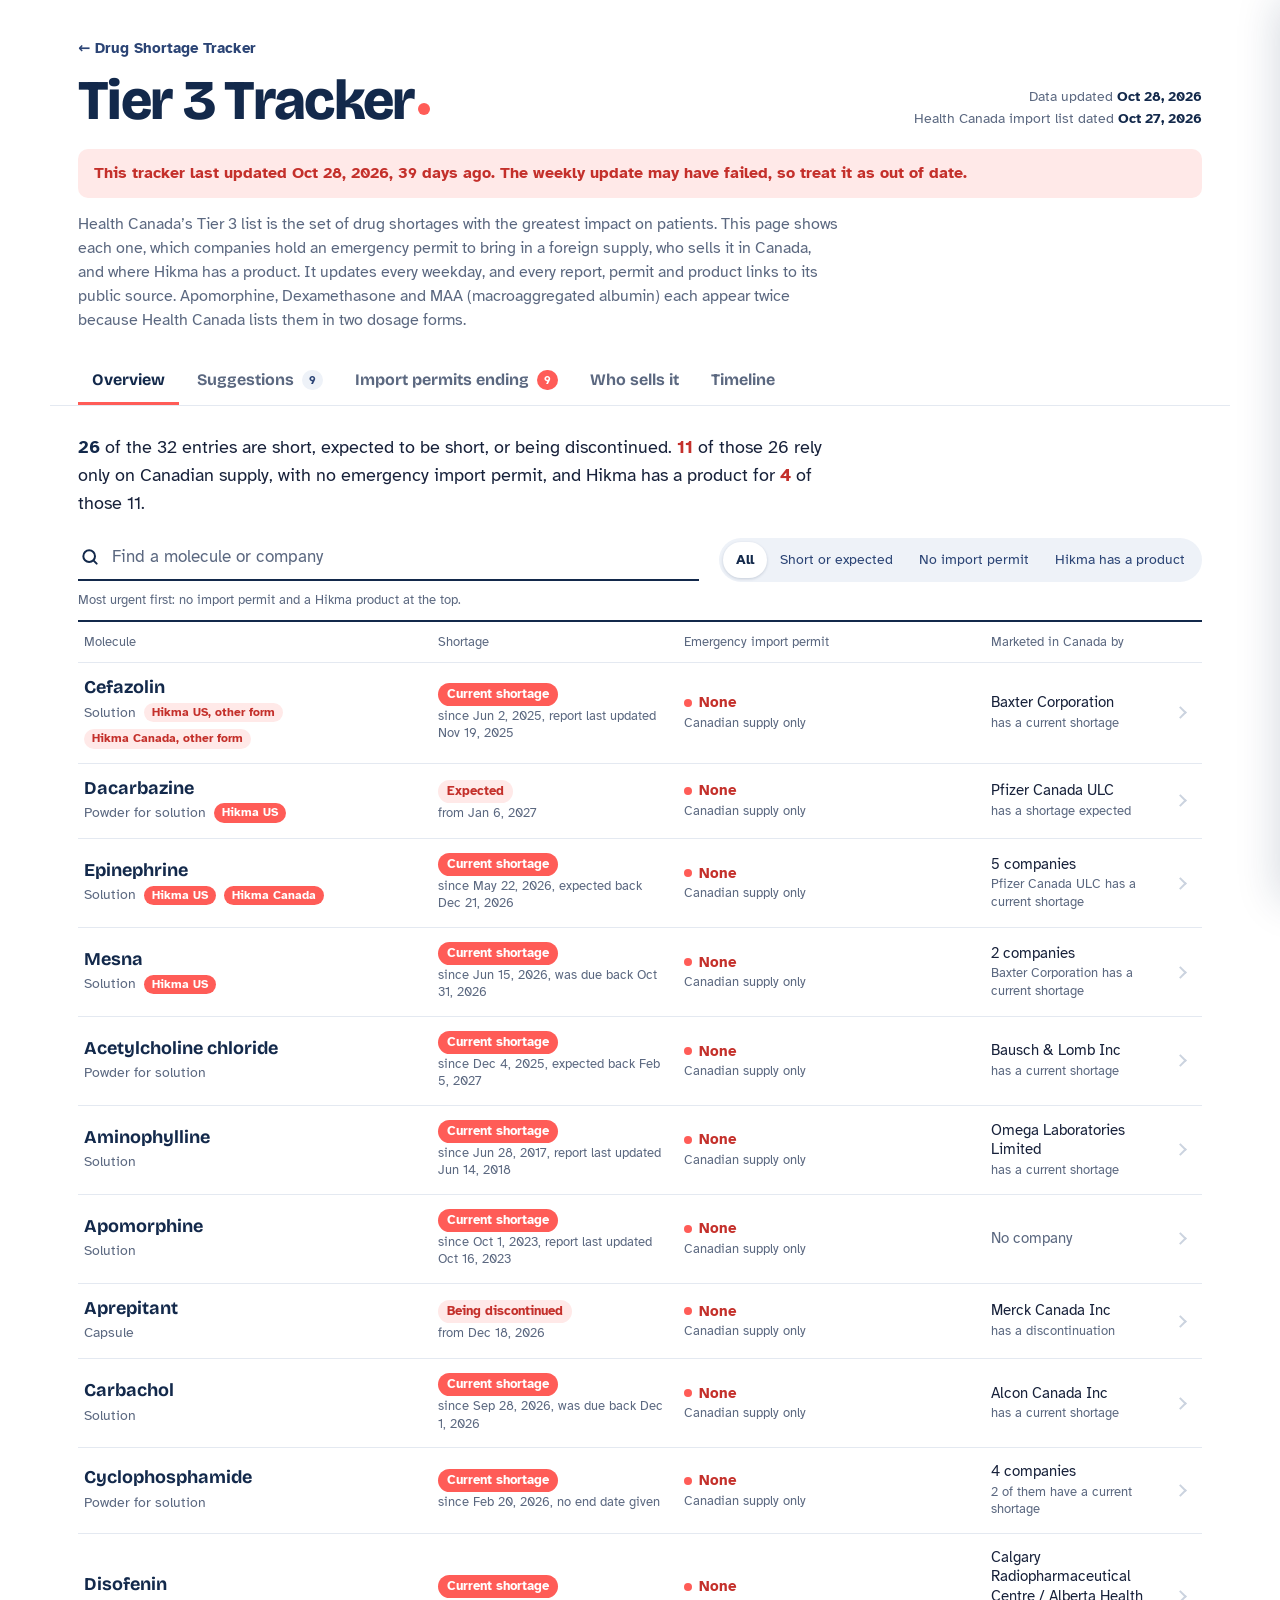
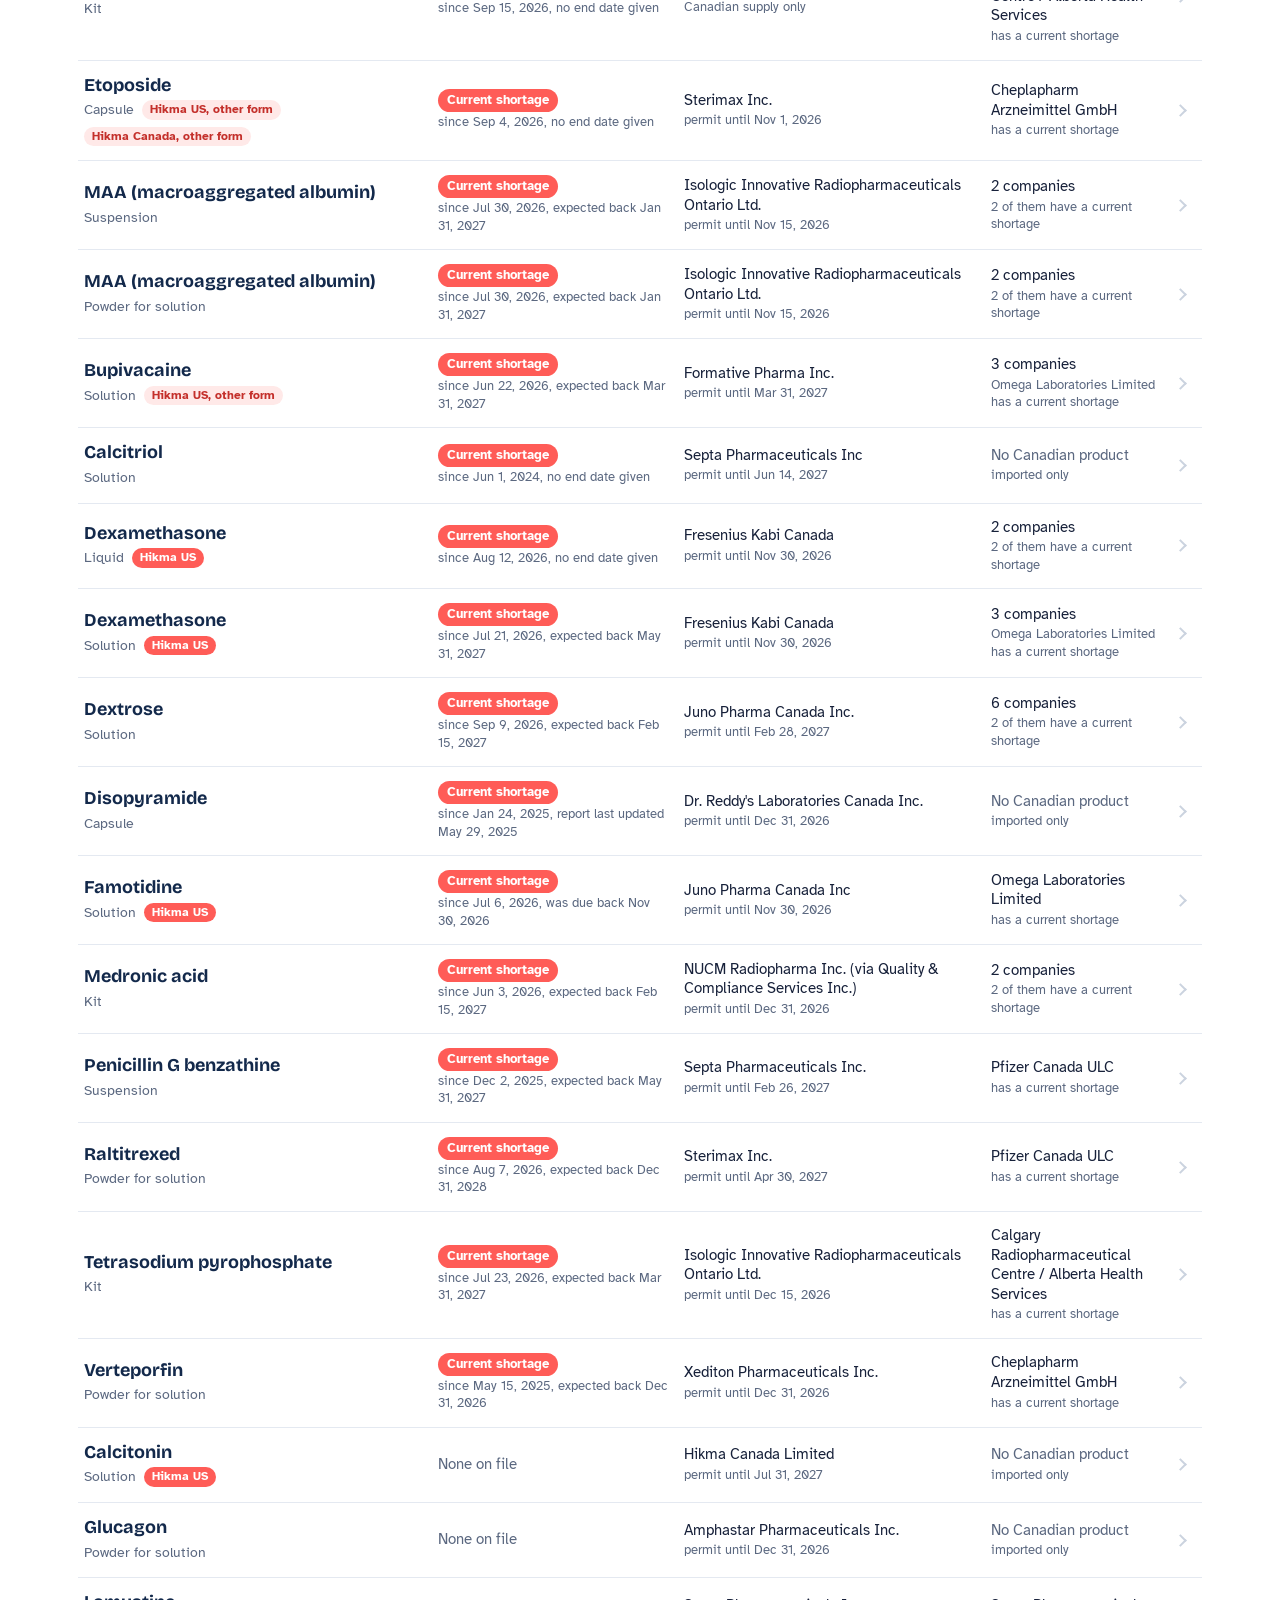
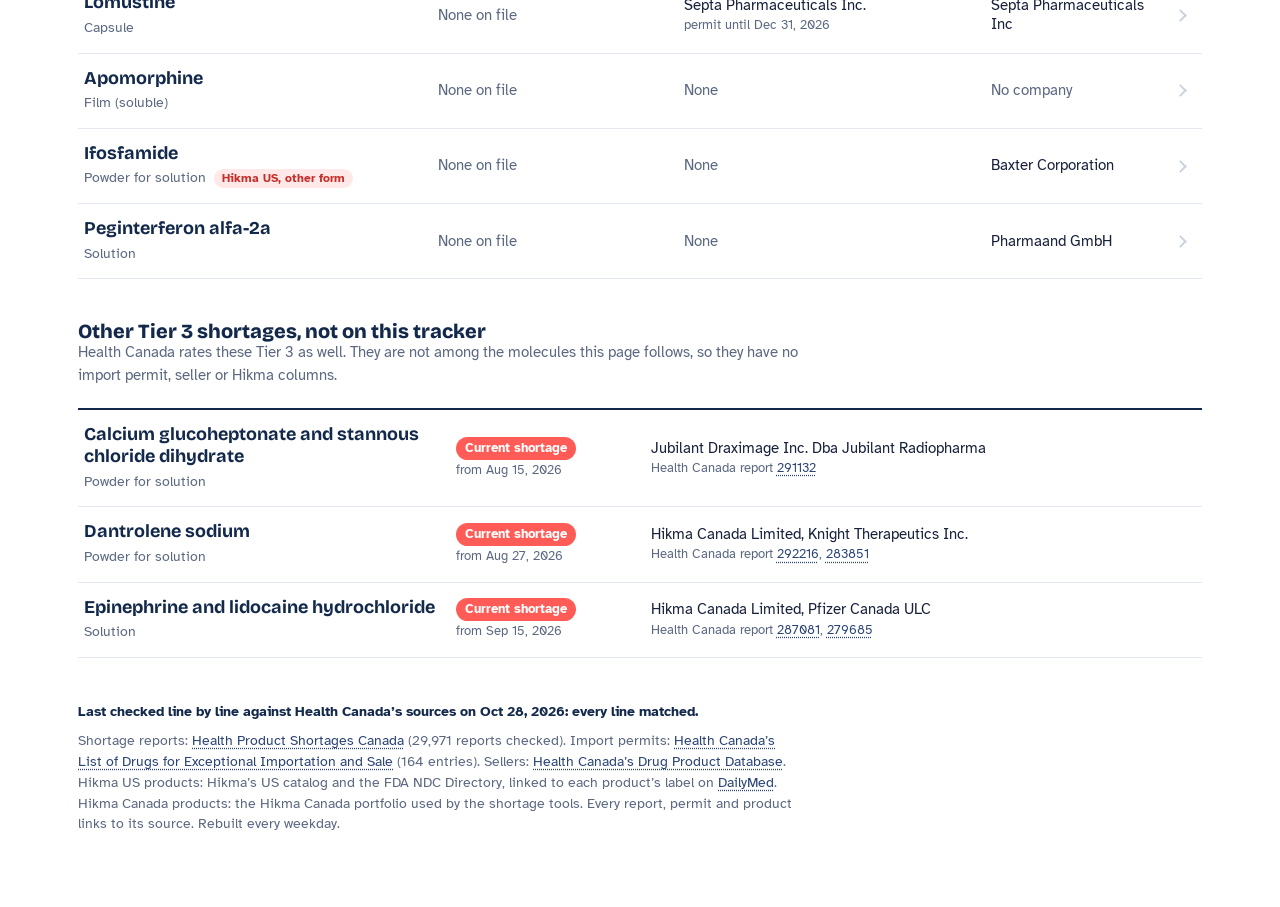
==== commit a51d36a1: "Tier 3 tracker 2026-10-28" ====
--- a/tier3/index.html
+++ b/tier3/index.html
@@ -322,7 +322,7 @@
 </aside>
 
 <script>
-var DATA = {"run_date": "2026-10-28", "issued": "2026-10-27", "rows": [{"i": 0, "name": "Acetylcholine chloride", "forms": "Powder for solution", "hikma_us": "", "hikma_form": "", "hikma_us_ndc": "", "hikma_ca": "No", "status": "Actual shortage", "tier3": "Yes", "companies": "BAUSCH & LOMB INC", "start": "2025-12-04", "end": "2027-02-05", "open": 1, "stage": "", "notes": "", "changed": "", "reports": [{"Molecule": "Acetylcholine chloride (powder for solution)", "Status": "Actual shortage", "Tier 3": "Yes", "Company": "BAUSCH & LOMB INC", "Brand name": "MIOCHOL-E", "Strength": "20MG", "Dosage form": "Powder For Solution", "Form match": "Yes", "DIN": "02133326", "Start date": "2025-12-04", "End date": "2027-02-05", "Updated": "2026-10-13", "Report ID": "272933"}], "imports": [], "market": [{"company": "BAUSCH & LOMB INC", "brand": "MIOCHOL-E", "din": "02133326", "strength": "20 MG/VIAL", "form": "POWDER FOR SOLUTION", "route": "OPHTHALMIC", "status": "Marketed", "since": "2011-10-05", "form_match": true, "code": "31096"}], "market_known": true, "hikma_ca_lines": [], "hikma_ca_state": "", "score": 6, "reasons": ["Current shortage", "Health Canada rates the shortage Tier 3, its highest impact level", "No emergency import permit, so the short Canadian supply is the only supply", "Only one company markets it in Canada: Bausch & Lomb Inc"], "action": "No Hikma product"}, {"i": 1, "name": "MAA (macroaggregated albumin)", "forms": "Suspension", "hikma_us": "", "hikma_form": "", "hikma_us_ndc": "", "hikma_ca": "No", "status": "Actual shortage", "tier3": "Yes", "companies": "CALGARY RADIOPHARMACEUTICAL CENTRE / ALBERTA HEALTH SERVICES, JUBILANT DRAXIMAGE INC. DBA JUBILANT RADIOPHARMA", "start": "2026-07-23", "end": "2027-01-31", "open": 2, "stage": "", "notes": "", "changed": "MAA (macroaggregated albumin) (suspension): new importation entry, Draximage MAA, Albumin (Isologic Innovative Radiopharmaceuticals Ontario Ltd.), cutoff 2026-11-15", "reports": [{"Molecule": "MAA (macroaggregated albumin) (suspension)", "Status": "Actual shortage", "Tier 3": "Yes", "Company": "CALGARY RADIOPHARMACEUTICAL CENTRE / ALBERTA HEALTH SERVICES", "Brand name": "STANNOUS MAA KIT", "Strength": "2.1MG", "Dosage form": "Suspension Kit", "Form match": "Yes", "DIN": "02360845", "Start date": "2026-07-23", "End date": "2026-11-30", "Updated": "2026-09-03", "Report ID": "290505"}, {"Molecule": "MAA (macroaggregated albumin) (suspension)", "Status": "Actual shortage", "Tier 3": "Yes", "Company": "JUBILANT DRAXIMAGE INC. DBA JUBILANT RADIOPHARMA", "Brand name": "DRAXIMAGE MAA", "Strength": "2.5MG", "Dosage form": "Powder For Solution", "Form match": "Yes", "DIN": "02329417", "Start date": "2026-07-30", "End date": "2027-01-31", "Updated": "2026-10-05", "Report ID": "291124"}], "imports": [{"product": "Draximage MAA, Albumin", "importer": "Isologic Innovative Radiopharmaceuticals Ontario Ltd.", "origin": "USA, Food and Drug Administration, National Drug Code (NDC): 65174-270-30", "added": "2026-10-23", "cutoff": "2026-11-15", "cutoff_raw": "November 15, 2026", "state": "Expiring", "part": "Part 1", "unsure": false}, {"product": "Macrosalb Medi-Radiopharma 2.5 mg kit for radiopharmaceutical preparation, Macroaggregated human albumin", "importer": "Quality & Compliance Services Inc. on behalf of NUCM Radiopharma Inc.", "origin": "Hungary, European Medicines Agency, OGYI-T-24216/01", "added": "2026-10-02", "cutoff": "2026-12-31", "cutoff_raw": "December 31, 2026", "state": "Active", "part": "Part 1", "unsure": false}], "market": [{"company": "CALGARY RADIOPHARMACEUTICAL CENTRE / ALBERTA HEALTH SERVICES", "brand": "STANNOUS MAA KIT", "din": "02360845", "strength": "2.1 MG/ML", "form": "SUSPENSION, KIT", "route": "INTRAVENOUS", "status": "Marketed", "since": "2019-04-01", "form_match": true, "code": "83145"}, {"company": "JUBILANT DRAXIMAGE INC. DBA JUBILANT RADIOPHARMA", "brand": "DRAXIMAGE MAA", "din": "02329417", "strength": "2.5 MG/VIAL", "form": "POWDER FOR SOLUTION", "route": "INTRAVENOUS", "status": "Marketed", "since": "2018-08-21", "form_match": true, "code": "81516"}], "market_known": true, "hikma_ca_lines": [], "hikma_ca_state": "", "score": 3, "reasons": ["Current shortage", "Health Canada rates the shortage Tier 3, its highest impact level"], "action": "No Hikma product"}, {"i": 2, "name": "Aminophylline", "forms": "Solution", "hikma_us": "", "hikma_form": "", "hikma_us_ndc": "", "hikma_ca": "No", "status": "Actual shortage", "tier3": "Yes", "companies": "OMEGA LABORATORIES LTD", "start": "2017-06-28", "end": "", "open": 1, "stage": "", "notes": "", "changed": "", "reports": [{"Molecule": "Aminophylline (solution)", "Status": "Actual shortage", "Tier 3": "No", "Company": "OMEGA LABORATORIES LTD", "Brand name": "AMINOPHYLLINE INJ 50MG/ML", "Strength": "50MG", "Dosage form": "Solution", "Form match": "Yes", "DIN": "00582654", "Start date": "2017-06-28", "End date": "", "Updated": "2018-06-14", "Report ID": "19903"}, {"Molecule": "Aminophylline (solution)", "Status": "Resolved", "Tier 3": "Yes", "Company": "OMEGA LABORATORIES LIMITED", "Brand name": "AMINOPHYLLINE INJ 25MG/ML", "Strength": "25MG", "Dosage form": "Solution", "Form match": "Yes", "DIN": "00582662", "Start date": "2026-05-04", "End date": "2026-10-27", "Updated": "2026-10-27", "Report ID": "284545"}], "imports": [{"product": "Aminophylline Injection, Aminophylline", "importer": "Juno Pharma Canada Inc.", "origin": "United Kingdom, Medicines and Healthcare Product Regulatory Agency (MHRA), PL 01502/0009R", "added": "2026-06-23", "cutoff": "2026-08-30", "cutoff_raw": "August 30, 2026", "state": "Expired", "part": "Part 1", "unsure": false}, {"product": "Aminophylline Injection, aminophylline hydrate", "importer": "Septa Pharmaceuticals Inc.", "origin": "UK, MHRA PL 12762/0559", "added": "2024-04-26", "cutoff": "2024-07-31", "cutoff_raw": "July 31, 2024", "state": "Expired", "part": "Part 1", "unsure": false}, {"product": "Aminophylline Injection, aminophylline dihydrate", "importer": "Juno Pharmaceuticals Corp.", "origin": "Greece, National Organization for Medicines, 40869/09/03-03-2010 GR", "added": "2024-04-18", "cutoff": "2024-07-31", "cutoff_raw": "July 31, 2024", "state": "Expired", "part": "Part 1", "unsure": false}], "market": [{"company": "OMEGA LABORATORIES LIMITED", "brand": "AMINOPHYLLINE INJ 25MG/ML", "din": "00582662", "strength": "25 MG/ML", "form": "SOLUTION", "route": "INTRAVENOUS", "status": "Marketed", "since": "1984-12-31", "form_match": true, "code": "5705"}, {"company": "PFIZER CANADA ULC", "brand": "AMINOPHYLLINE INJECTION USP", "din": "00497193", "strength": "25 MG/ML", "form": "SOLUTION", "route": "INTRAVENOUS", "status": "Dormant", "since": "2024-05-09", "form_match": true, "code": "4226"}], "market_known": true, "hikma_ca_lines": [], "hikma_ca_state": "", "score": 3, "reasons": ["Health Canada still lists it as short, but no report has been updated since Jun 2018", "No emergency import permit, so the short Canadian supply is the only supply", "Only one company markets it in Canada: Omega Laboratories Limited"], "action": "No Hikma product"}, {"i": 3, "name": "Apomorphine", "forms": "Film (soluble)", "hikma_us": "", "hikma_form": "", "hikma_us_ndc": "", "hikma_ca": "No", "status": "No report found", "tier3": "", "companies": "", "start": "", "end": "", "open": 0, "stage": "", "notes": "", "changed": "", "reports": [], "imports": [], "market": [], "market_known": true, "hikma_ca_lines": [], "hikma_ca_state": "", "score": 0, "reasons": [], "action": "No Hikma product"}, {"i": 4, "name": "Apomorphine", "forms": "Solution", "hikma_us": "", "hikma_form": "", "hikma_us_ndc": "", "hikma_ca": "No", "status": "Actual shortage", "tier3": "Yes", "companies": "PALADIN LABS INC.", "start": "2023-10-01", "end": "", "open": 2, "stage": "", "notes": "", "changed": "", "reports": [{"Molecule": "Apomorphine (solution)", "Status": "Actual shortage", "Tier 3": "No", "Company": "PALADIN LABS INC.", "Brand name": "MOVAPO", "Strength": "10MG", "Dosage form": "Solution", "Form match": "Yes", "DIN": "02459132", "Start date": "2023-10-01", "End date": "", "Updated": "2023-10-16", "Report ID": "207114"}, {"Molecule": "Apomorphine (solution)", "Status": "To be discontinued", "Tier 3": "Yes", "Company": "PALADIN LABS INC.", "Brand name": "MOVAPO", "Strength": "10MG", "Dosage form": "Solution", "Form match": "Yes", "DIN": "02459132", "Start date": "2023-10-31", "End date": "", "Updated": "2023-11-17", "Report ID": "207624"}], "imports": [{"product": "APO-go Pen, Apomorphine Hydrochloride", "importer": "Aguettant Canada Inc.", "origin": "United Kingdom, Medicines and Healthcare Products Regulatory Agency, PL 04483/0073", "added": "2025-12-15", "cutoff": "2026-10-22", "cutoff_raw": "October 22, 2026", "state": "Expired", "part": "Part 1", "unsure": false}, {"product": "APO-go Pen, Apomorphine Hydrochloride", "importer": "Accuristix", "origin": "United Kingdom, Medicines and Healthcare Products Regulatory Agency, PL 04483/0073", "added": "2023-12-11", "cutoff": "2024-12-31", "cutoff_raw": "December 31, 2024", "state": "Expired", "part": "Part 1", "unsure": false}], "market": [], "market_known": true, "hikma_ca_lines": [], "hikma_ca_state": "", "score": 4, "reasons": ["Health Canada still lists it as short, but no report has been updated since Oct 2023", "Health Canada rates the shortage Tier 3, its highest impact level", "No emergency import permit, so the short Canadian supply is the only supply", "No company markets it in Canada"], "action": "No Hikma product"}, {"i": 5, "name": "Aprepitant", "forms": "Capsule", "hikma_us": "", "hikma_form": "", "hikma_us_ndc": "", "hikma_ca": "No", "status": "To be discontinued", "tier3": "Yes", "companies": "MERCK CANADA INC", "start": "2026-12-18", "end": "", "open": 3, "stage": "", "notes": "", "changed": "", "reports": [{"Molecule": "Aprepitant (capsule)", "Status": "To be discontinued", "Tier 3": "Yes", "Company": "MERCK CANADA INC", "Brand name": "EMEND", "Strength": "80MG", "Dosage form": "Capsule", "Form match": "Yes", "DIN": "02298791", "Start date": "2026-12-18", "End date": "", "Updated": "2026-07-16", "Report ID": "275220"}, {"Molecule": "Aprepitant (capsule)", "Status": "To be discontinued", "Tier 3": "Yes", "Company": "MERCK CANADA INC", "Brand name": "EMEND TRI-PACK", "Strength": "80MG 125MG", "Dosage form": "Capsule Kit", "Form match": "Yes", "DIN": "02298813", "Start date": "2027-02-26", "End date": "", "Updated": "2026-07-16", "Report ID": "275233"}, {"Molecule": "Aprepitant (capsule)", "Status": "To be discontinued", "Tier 3": "Yes", "Company": "MERCK CANADA INC", "Brand name": "EMEND", "Strength": "125MG", "Dosage form": "Capsule", "Form match": "Yes", "DIN": "02298805", "Start date": "2027-04-30", "End date": "", "Updated": "2026-07-16", "Report ID": "275223"}], "imports": [], "market": [{"company": "MERCK CANADA INC", "brand": "EMEND", "din": "02298805", "strength": "125 MG", "form": "CAPSULE", "route": "ORAL", "status": "Marketed", "since": "2007-09-24", "form_match": true, "code": "78411"}, {"company": "MERCK CANADA INC", "brand": "EMEND", "din": "02298791", "strength": "80 MG", "form": "CAPSULE", "route": "ORAL", "status": "Marketed", "since": "2007-09-24", "form_match": true, "code": "78410"}], "market_known": true, "hikma_ca_lines": [], "hikma_ca_state": "", "score": 5, "reasons": ["Being discontinued from Dec 18, 2026", "Health Canada rates the shortage Tier 3, its highest impact level", "No emergency import permit, so the short Canadian supply is the only supply", "Only one company markets it in Canada: Merck Canada Inc"], "action": "No Hikma product"}, {"i": 6, "name": "Bupivacaine", "forms": "Solution", "hikma_us": "Bupivacaine HCl Injection, 6 SKUs (0.25%, 0.5% and 0.75%, in 10 mL and 30 mL vials)", "hikma_form": "plain bupivacaine, not the spinal kind in dextrose", "hikma_us_ndc": "0143-9330", "hikma_ca": "Yes", "status": "Actual shortage", "tier3": "Yes", "companies": "FORMATIVE PHARMA INC., OMEGA LABORATORIES LIMITED", "start": "2026-06-22", "end": "2027-03-31", "open": 2, "stage": "", "notes": "", "changed": "", "reports": [{"Molecule": "Bupivacaine (solution)", "Status": "Actual shortage", "Tier 3": "Yes", "Company": "OMEGA LABORATORIES LIMITED", "Brand name": "BUPIVACAINE HYDROCHLORIDE IN DEXTROSE INJECTION USP", "Strength": "7.5MG", "Dosage form": "Solution", "Form match": "Yes", "DIN": "02512424", "Start date": "2026-06-22", "End date": "2027-03-31", "Updated": "2026-09-11", "Report ID": "288791"}, {"Molecule": "Bupivacaine (solution)", "Status": "Anticipated shortage", "Tier 3": "Yes", "Company": "FORMATIVE PHARMA INC.", "Brand name": "BUPIVACAINE HYDROCHLORIDE IN DEXTROSE INJECTION USP", "Strength": "7.5MG", "Dosage form": "Solution", "Form match": "Yes", "DIN": "02536714", "Start date": "2026-12-01", "End date": "", "Updated": "2026-09-21", "Report ID": "289841"}, {"Molecule": "Bupivacaine (solution)", "Status": "Actual shortage", "Tier 3": "No", "Company": "PFIZER CANADA INC", "Brand name": "MARCAINE", "Strength": "2.5MG", "Dosage form": "Solution", "Form match": "Other form", "DIN": "02305895", "Start date": "2018-01-31", "End date": "", "Updated": "2018-02-08", "Report ID": "30195"}, {"Molecule": "Bupivacaine (solution)", "Status": "Actual shortage", "Tier 3": "No", "Company": "PFIZER CANADA INC", "Brand name": "MARCAINE", "Strength": "5.0MG", "Dosage form": "Solution", "Form match": "Other form", "DIN": "02241919", "Start date": "2018-02-21", "End date": "", "Updated": "2019-06-12", "Report ID": "32865"}, {"Molecule": "Bupivacaine (solution)", "Status": "Actual shortage", "Tier 3": "No", "Company": "PFIZER CANADA INC", "Brand name": "MARCAINE", "Strength": "2.5MG", "Dosage form": "Solution", "Form match": "Other form", "DIN": "02241918", "Start date": "2018-03-20", "End date": "", "Updated": "2019-06-12", "Report ID": "40787"}, {"Molecule": "Bupivacaine (solution)", "Status": "Actual shortage", "Tier 3": "No", "Company": "PFIZER CANADA INC", "Brand name": "MARCAINE", "Strength": "2.5MG", "Dosage form": "Solution", "Form match": "Other form", "DIN": "02241918", "Start date": "2018-03-30", "End date": "", "Updated": "2019-06-12", "Report ID": "40793"}, {"Molecule": "Bupivacaine (solution)", "Status": "Actual shortage", "Tier 3": "No", "Company": "PFIZER CANADA INC", "Brand name": "MARCAINE", "Strength": "5.0MG", "Dosage form": "Solution", "Form match": "Other form", "DIN": "02241919", "Start date": "2019-01-09", "End date": "", "Updated": "2019-01-10", "Report ID": "56518"}, {"Molecule": "Bupivacaine (solution)", "Status": "Actual shortage", "Tier 3": "No", "Company": "PFIZER CANADA ULC", "Brand name": "MARCAINE", "Strength": "150MG", "Dosage form": "Solution Solution", "Form match": "Other form", "DIN": "02241917", "Start date": "2025-03-30", "End date": "", "Updated": "2026-08-04", "Report ID": "290610"}], "imports": [{"product": "Bupisen iperbarica 7,5 mg/ml soluzione iniettabile, Bupivacaine Hydrochloride", "importer": "Formative Pharma Inc.", "origin": "Italy, Italian Medicines Agency, MA No. 034171215", "added": "2026-09-18", "cutoff": "2027-03-31", "cutoff_raw": "March 31, 2027", "state": "Active", "part": "Part 1", "unsure": false}], "market": [{"company": "FORMATIVE PHARMA INC.", "brand": "BUPIVACAINE HYDROCHLORIDE IN DEXTROSE INJECTION USP", "din": "02536714", "strength": "7.5 MG/ML", "form": "SOLUTION", "route": "INTRASPINAL", "status": "Marketed", "since": "2024-03-19", "form_match": true, "code": "102546"}, {"company": "OMEGA LABORATORIES LIMITED", "brand": "BUPIVACAINE HYDROCHLORIDE IN DEXTROSE INJECTION USP", "din": "02512424", "strength": "7.5 MG/ML", "form": "SOLUTION", "route": "INTRASPINAL", "status": "Marketed", "since": "2021-10-02", "form_match": true, "code": "100171"}, {"company": "STERIMAX INC", "brand": "BUPIVACAINE HYDROCHLORIDE IN DEXTROSE INJECTION USP", "din": "02460645", "strength": "7.5 MG/ML", "form": "SOLUTION", "route": "INTRASPINAL", "status": "Marketed", "since": "2018-03-13", "form_match": true, "code": "94807"}, {"company": "ASPEN PHARMACARE CANADA INC.", "brand": "SENSORCAINE", "din": "01976141", "strength": "2.5 MG/ML", "form": "SOLUTION", "route": "EPIDURAL, BLOCK/INFILTRATION", "status": "Marketed", "since": "2018-06-20", "form_match": false, "code": "16161"}, {"company": "ASPEN PHARMACARE CANADA INC.", "brand": "SENSORCAINE", "din": "01976168", "strength": "5 MG/ML", "form": "SOLUTION", "route": "EPIDURAL, BLOCK/INFILTRATION", "status": "Marketed", "since": "2018-06-09", "form_match": false, "code": "16164"}, {"company": "BAXTER CORPORATION", "brand": "BUPIVACAINE HYDROCHLORIDE INJECTION, USP", "din": "02488930", "strength": "7.5 MG/ML", "form": "SOLUTION", "route": "EPIDURAL, RETROBULBAR", "status": "Marketed", "since": "2022-08-15", "form_match": false, "code": "97900"}, {"company": "PFIZER CANADA ULC", "brand": "MARCAINE", "din": "02241917", "strength": "150 MG/20 ML", "form": "SOLUTION", "route": "RETROBULBAR, EPIDURAL", "status": "Marketed", "since": "2019-06-21", "form_match": false, "code": "65587"}, {"company": "PFIZER CANADA ULC", "brand": "MARCAINE", "din": "02305909", "strength": "250 MG/50 ML", "form": "SOLUTION", "route": "BLOCK/INFILTRATION", "status": "Marketed", "since": "2019-06-06", "form_match": false, "code": "79145"}, {"company": "STERIMAX INC", "brand": "BUPIVACAINE INJECTION BP", "din": "02443686", "strength": "2.5 MG/ML", "form": "SOLUTION", "route": "EPIDURAL, BLOCK/INFILTRATION", "status": "Marketed", "since": "2016-05-20", "form_match": false, "code": "92837"}, {"company": "STERIMAX INC", "brand": "BUPIVACAINE INJECTION BP", "din": "02443694", "strength": "5 MG/ML", "form": "SOLUTION", "route": "EPIDURAL, BLOCK/INFILTRATION", "status": "Marketed", "since": "2016-05-20", "form_match": false, "code": "92838"}, {"company": "AURO PHARMA INC", "brand": "BUPIVACAINE HEAVY INJECTION BP", "din": "02470616", "strength": "15 MG/2 ML", "form": "SOLUTION", "route": "INTRASPINAL", "status": "Approved, not yet marketed", "since": "2017-12-11", "form_match": true, "code": "95961"}, {"company": "EUGIA PHARMA INC.", "brand": "BUPIVACAINE HEAVY INJECTION BP", "din": "02535351", "strength": "15 MG/2 ML", "form": "SOLUTION", "route": "INTRASPINAL", "status": "Approved, not yet marketed", "since": "2023-02-10", "form_match": true, "code": "102421"}, {"company": "AURO PHARMA INC", "brand": "BUPIVACAINE INJECTION BP", "din": "02457547", "strength": "2.5 MG/ML", "form": "SOLUTION", "route": "EPIDURAL, BLOCK/INFILTRATION", "status": "Approved, not yet marketed", "since": "2016-09-15", "form_match": false, "code": "94460"}, {"company": "AURO PHARMA INC", "brand": "BUPIVACAINE INJECTION BP", "din": "02457555", "strength": "5 MG/ML", "form": "SOLUTION", "route": "EPIDURAL, BLOCK/INFILTRATION", "status": "Approved, not yet marketed", "since": "2016-09-15", "form_match": false, "code": "94461"}, {"company": "BAXTER CORPORATION", "brand": "BUPIVACAINE HYDROCHLORIDE INJECTION, USP", "din": "02488914", "strength": "2.5 MG/ML", "form": "SOLUTION", "route": "EPIDURAL, BLOCK/INFILTRATION", "status": "Approved, not yet marketed", "since": "2019-05-23", "form_match": false, "code": "97898"}, {"company": "BAXTER CORPORATION", "brand": "BUPIVACAINE HYDROCHLORIDE INJECTION, USP", "din": "02488922", "strength": "5 MG/ML", "form": "SOLUTION", "route": "BLOCK/INFILTRATION, EPIDURAL", "status": "Approved, not yet marketed", "since": "2019-05-23", "form_match": false, "code": "97899"}, {"company": "EUGIA PHARMA INC.", "brand": "BUPIVACAINE INJECTION BP", "din": "02539772", "strength": "2.5 MG/ML", "form": "SOLUTION", "route": "EPIDURAL, BLOCK/INFILTRATION", "status": "Approved, not yet marketed", "since": "2023-07-21", "form_match": false, "code": "102851"}, {"company": "EUGIA PHARMA INC.", "brand": "BUPIVACAINE INJECTION BP", "din": "02539780", "strength": "5 MG/ML", "form": "SOLUTION", "route": "BLOCK/INFILTRATION, EPIDURAL", "status": "Approved, not yet marketed", "since": "2023-07-21", "form_match": false, "code": "102852"}, {"company": "FORMATIVE PHARMA INC.", "brand": "BUPIVACAINE HYDROCHLORIDE INJECTION USP", "din": "02568500", "strength": "2.5 MG/ML", "form": "SOLUTION", "route": "BLOCK/INFILTRATION, EPIDURAL", "status": "Approved, not yet marketed", "since": "2026-05-25", "form_match": false, "code": "107081"}, {"company": "FORMATIVE PHARMA INC.", "brand": "BUPIVACAINE HYDROCHLORIDE INJECTION USP", "din": "02568519", "strength": "5 MG/ML", "form": "SOLUTION", "route": "BLOCK/INFILTRATION, EPIDURAL", "status": "Approved, not yet marketed", "since": "2026-05-25", "form_match": false, "code": "107082"}, {"company": "HIKMA CANADA LIMITED", "brand": "BUPIVACAINE HYDROCHLORIDE INJECTION USP", "din": "02569094", "strength": "2.5 MG/ML", "form": "SOLUTION", "route": "BLOCK/INFILTRATION, EPIDURAL", "status": "Approved, not yet marketed", "since": "2026-06-15", "form_match": false, "code": "107136"}, {"company": "HIKMA CANADA LIMITED", "brand": "BUPIVACAINE HYDROCHLORIDE INJECTION USP", "din": "02569108", "strength": "5 MG/ML", "form": "SOLUTION", "route": "BLOCK/INFILTRATION, EPIDURAL", "status": "Approved, not yet marketed", "since": "2026-06-15", "form_match": false, "code": "107137"}, {"company": "OMEGA LABORATORIES LIMITED", "brand": "BUPIVACAINE HYDROCHLORIDE INJECTION USP", "din": "02507625", "strength": "7.5 MG/ML", "form": "SOLUTION", "route": "RETROBULBAR, EPIDURAL", "status": "Approved, not yet marketed", "since": "2020-11-06", "form_match": false, "code": "99699"}, {"company": "STERIMAX INC", "brand": "BUPIVACAINE HYDROCHLORIDE INJECTION, USP", "din": "02504952", "strength": "2.5 MG/ML", "form": "SOLUTION", "route": "EPIDURAL, BLOCK/INFILTRATION", "status": "Approved, not yet marketed", "since": "2020-09-11", "form_match": false, "code": "99432"}, {"company": "STERIMAX INC", "brand": "BUPIVACAINE HYDROCHLORIDE INJECTION, USP", "din": "02504960", "strength": "5 MG/ML", "form": "SOLUTION", "route": "BLOCK/INFILTRATION", "status": "Approved, not yet marketed", "since": "2020-09-11", "form_match": false, "code": "99433"}, {"company": "STERIMAX INC", "brand": "BUPIVACAINE HYDROCHLORIDE INJECTION, USP", "din": "02504979", "strength": "7.5 MG/ML", "form": "SOLUTION", "route": "EPIDURAL, RETROBULBAR", "status": "Dormant", "since": "2025-07-30", "form_match": false, "code": "99434"}], "market_known": true, "hikma_ca_lines": [], "hikma_ca_state": "", "score": 5, "reasons": ["Current shortage", "Health Canada rates the shortage Tier 3, its highest impact level", "Hikma US has it, but as plain bupivacaine, not the spinal kind in dextrose: Bupivacaine HCl Injection, 6 SKUs (0.25%, 0.5% and 0.75%, in 10 mL and 30 mL vials)", "No end date given for the shortage"], "action": "Hikma US has another form"}, {"i": 7, "name": "Calcitonin", "forms": "Solution", "hikma_us": "Calcitonin Salmon Injection 400 units/2 mL (NDC 24201-400-02)", "hikma_form": "", "hikma_us_ndc": "24201-400", "hikma_ca": "No", "status": "No report found", "tier3": "", "companies": "", "start": "", "end": "", "open": 0, "stage": "", "notes": "", "changed": "", "reports": [], "imports": [{"product": "Calcitonin Salmon Injection, USP, Synthetic,Calcitonin Salmon", "importer": "Hikma Canada Limited", "origin": "United States, United States, Food and Drug Administration, National Drug Code (NDC) 24201-400-02", "added": "2026-08-01", "cutoff": "2027-07-31", "cutoff_raw": "July 31, 2027", "state": "Active", "part": "Part 1", "unsure": false}, {"product": "Calcitonin Salmon Injection, USP, Synthetic,Calcitonin Salmon", "importer": "Hikma Canada Limited", "origin": "United States, United States, Food and Drug Administration, National Drug Code (NDC) 24201-400-02", "added": "2025-04-03", "cutoff": "2026-01-31", "cutoff_raw": "January 31, 2026", "state": "Expired", "part": "Part 1", "unsure": false}, {"product": "Calcitonin Salmon Injection, USP, Synthetic Calcitonin Salmon", "importer": "Hikma Canada Limited", "origin": "United States, US FDA, NDC 24201-400-02", "added": "2023-04-24", "cutoff": "2024-09-30", "cutoff_raw": "September 30, 2024", "state": "Expired", "part": "Part 1", "unsure": false}], "market": [{"company": "STERIMAX INC", "brand": "CALCITONIN SALMON INJECTION USP", "din": "02383233", "strength": "200 UNIT/ML", "form": "SOLUTION", "route": "INTRAMUSCULAR, SUBCUTANEOUS", "status": "Approved, not yet marketed", "since": "2024-04-17", "form_match": true, "code": "86900"}, {"company": "NOVARTIS PHARMACEUTICALS CANADA INC", "brand": "MIACALCIN INJECTION 200IU/ML", "din": "02144301", "strength": "200 UNIT/ML", "form": "LIQUID", "route": "INTRAVENOUS, INTRAMUSCULAR, SUBCUTANEOUS", "status": "Approved, not yet marketed", "since": "1998-05-11", "form_match": false, "code": "43968"}], "market_known": true, "hikma_ca_lines": [], "hikma_ca_state": "", "score": 0, "reasons": [], "action": "Import from Hikma US"}, {"i": 8, "name": "Calcitriol", "forms": "Solution", "hikma_us": "", "hikma_form": "", "hikma_us_ndc": "", "hikma_ca": "No", "status": "Actual shortage", "tier3": "Yes", "companies": "STERIMAX INC", "start": "2024-06-01", "end": "", "open": 1, "stage": "", "notes": "", "changed": "", "reports": [{"Molecule": "Calcitriol (solution)", "Status": "Actual shortage", "Tier 3": "Yes", "Company": "STERIMAX INC", "Brand name": "CALCITRIOL INJECTION USP", "Strength": "1MCG", "Dosage form": "Solution", "Form match": "Yes", "DIN": "02399334", "Start date": "2024-06-01", "End date": "", "Updated": "2026-08-26", "Report ID": "218148"}], "imports": [{"product": "Bonky Injection 1 μg, Calcitriol", "importer": "Septa Pharmaceuticals Inc", "origin": "South Korea, Ministry of Food and Drug Safety, 78", "added": "2026-08-07", "cutoff": "2027-06-14", "cutoff_raw": "June 14, 2027", "state": "Active", "part": "Part 1", "unsure": false}, {"product": "Calcitriol Injection USP, Calcitriol", "importer": "Sterimax Inc.", "origin": "United States, Food and Drug Administration, NDC 72266-251-10", "added": "2024-06-14", "cutoff": "2026-07-31", "cutoff_raw": "July 31, 2026", "state": "Expired", "part": "Part 1", "unsure": false}], "market": [{"company": "ODAN LABORATORIESLTD", "brand": "CALCITRIOL-ODAN", "din": "02431637", "strength": "0.25 MCG", "form": "CAPSULE", "route": "ORAL", "status": "Marketed", "since": "2014-10-10", "form_match": false, "code": "91612"}, {"company": "ODAN LABORATORIESLTD", "brand": "CALCITRIOL-ODAN", "din": "02431645", "strength": "0.5 MCG", "form": "CAPSULE", "route": "ORAL", "status": "Marketed", "since": "2014-10-10", "form_match": false, "code": "91613"}, {"company": "PHARMASCIENCE INC", "brand": "PMS-CALCITRIOL", "din": "02495899", "strength": "0.25 MCG", "form": "CAPSULE", "route": "ORAL", "status": "Marketed", "since": "2026-09-30", "form_match": false, "code": "98579"}, {"company": "PHARMASCIENCE INC", "brand": "PMS-CALCITRIOL", "din": "02495902", "strength": "0.5 MCG", "form": "CAPSULE", "route": "ORAL", "status": "Marketed", "since": "2026-09-30", "form_match": false, "code": "98580"}, {"company": "SEARCHLIGHT PHARMA INC", "brand": "ROCALTROL", "din": "00481823", "strength": "0.25 MCG", "form": "CAPSULE", "route": "ORAL", "status": "Marketed", "since": "2022-03-14", "form_match": false, "code": "3430"}, {"company": "SEARCHLIGHT PHARMA INC", "brand": "ROCALTROL", "din": "00481815", "strength": "0.5 MCG", "form": "CAPSULE", "route": "ORAL", "status": "Marketed", "since": "2022-03-14", "form_match": false, "code": "3429"}, {"company": "TARO PHARMACEUTICALS INC", "brand": "TARO-CALCITRIOL", "din": "02485710", "strength": "0.25 MCG", "form": "CAPSULE", "route": "ORAL", "status": "Marketed", "since": "2019-06-03", "form_match": false, "code": "97594"}, {"company": "TARO PHARMACEUTICALS INC", "brand": "TARO-CALCITRIOL", "din": "02485729", "strength": "0.5 MCG", "form": "CAPSULE", "route": "ORAL", "status": "Marketed", "since": "2019-06-03", "form_match": false, "code": "97595"}, {"company": "STERIMAX INC", "brand": "CALCITRIOL INJECTION USP", "din": "02399334", "strength": "1 MCG/ML", "form": "SOLUTION", "route": "INTRAVENOUS", "status": "Dormant", "since": "2025-04-23", "form_match": true, "code": "88422"}, {"company": "STERIMAX INC", "brand": "CALCITRIOL INJECTION USP", "din": "02399342", "strength": "2 MCG/ML", "form": "SOLUTION", "route": "INTRAVENOUS", "status": "Dormant", "since": "2017-10-18", "form_match": true, "code": "88423"}, {"company": "JAMP PHARMA CORPORATION", "brand": "JAMP CALCITRIOL", "din": "02571668", "strength": "0.25 MCG", "form": "CAPSULE", "route": "ORAL", "status": "Approved, not yet marketed", "since": "2026-09-18", "form_match": false, "code": "107369"}, {"company": "JAMP PHARMA CORPORATION", "brand": "JAMP CALCITRIOL", "din": "02571676", "strength": "0.5 MCG", "form": "CAPSULE", "route": "ORAL", "status": "Approved, not yet marketed", "since": "2026-09-18", "form_match": false, "code": "107370"}], "market_known": true, "hikma_ca_lines": [], "hikma_ca_state": "", "score": 5, "reasons": ["Current shortage", "Health Canada rates the shortage Tier 3, its highest impact level", "No company markets it in Canada", "No end date given for the shortage"], "action": "No Hikma product"}, {"i": 9, "name": "Carbachol", "forms": "Solution", "hikma_us": "", "hikma_form": "", "hikma_us_ndc": "", "hikma_ca": "No", "status": "Actual shortage", "tier3": "Yes", "companies": "ALCON CANADA INC", "start": "2026-09-28", "end": "2026-12-01", "open": 1, "stage": "", "notes": "", "changed": "", "reports": [{"Molecule": "Carbachol (solution)", "Status": "Actual shortage", "Tier 3": "Yes", "Company": "ALCON CANADA INC", "Brand name": "MIOSTAT OPHTHALMIC LIQ 0.01%", "Strength": ".01%", "Dosage form": "Solution", "Form match": "Yes", "DIN": "00042544", "Start date": "2026-09-28", "End date": "2026-12-01", "Updated": "2026-10-26", "Report ID": "293982"}], "imports": [{"product": "Miostat, Carbachol", "importer": "Alcon Canada Inc", "origin": "United States, US FDA, NDC 0065-0023-15", "added": "2023-02-16", "cutoff": "2023-04-01", "cutoff_raw": "April 1, 2023", "state": "Expired", "part": "Part 1", "unsure": false}], "market": [{"company": "ALCON CANADA INC", "brand": "MIOSTAT OPHTHALMIC LIQ 0.01%", "din": "00042544", "strength": "0.01 %", "form": "SOLUTION", "route": "INTRAOCULAR", "status": "Marketed", "since": "1980-12-31", "form_match": true, "code": "3906"}], "market_known": true, "hikma_ca_lines": [], "hikma_ca_state": "", "score": 6, "reasons": ["Current shortage", "Health Canada rates the shortage Tier 3, its highest impact level", "No emergency import permit, so the short Canadian supply is the only supply", "Only one company markets it in Canada: Alcon Canada Inc"], "action": "No Hikma product"}, {"i": 10, "name": "Cefazolin", "forms": "Solution", "hikma_us": "Cefazolin for Injection, powder, 1 g vial", "hikma_form": "a powder", "hikma_us_ndc": "0143-9262", "hikma_ca": "Yes", "status": "Actual shortage", "tier3": "Yes", "companies": "BAXTER CORPORATION", "start": "2025-06-02", "end": "", "open": 2, "stage": "", "notes": "", "changed": "", "reports": [{"Molecule": "Cefazolin (solution)", "Status": "Actual shortage", "Tier 3": "Yes", "Company": "BAXTER CORPORATION", "Brand name": "CEFAZOLIN INJECTION, USP", "Strength": "20MG", "Dosage form": "Solution", "Form match": "Yes", "DIN": "02496313", "Start date": "2025-06-02", "End date": "", "Updated": "2025-11-19", "Report ID": "254446"}, {"Molecule": "Cefazolin (solution)", "Status": "Actual shortage", "Tier 3": "Yes", "Company": "BAXTER CORPORATION", "Brand name": "CEFAZOLIN INJECTION, USP", "Strength": "20MG", "Dosage form": "Solution", "Form match": "Yes", "DIN": "02496313", "Start date": "2025-06-14", "End date": "", "Updated": "2025-11-19", "Report ID": "254442"}, {"Molecule": "Cefazolin (solution)", "Status": "Resolved", "Tier 3": "No", "Company": "SANDOZ CANADA INCORPORATED", "Brand name": "CEFAZOLIN FOR INJECTION USP", "Strength": "1G", "Dosage form": "Powder For Solution", "Form match": "Other form", "DIN": "02308959", "Start date": "2026-08-10", "End date": "2026-10-05", "Updated": "2026-10-06", "Report ID": "290996"}], "imports": [{"product": "Cefazolin in Dextrose, Cefazolin", "importer": "Baxter Canada", "origin": "United States, Food and Drug Administration, National Drug Code (NDC): 0338-3503-41 (1g in 50mL); 0338-3508-41 (2g in 100mL)", "added": "2025-06-17", "cutoff": "2026-08-31", "cutoff_raw": "August 31, 2026", "state": "Expired", "part": "Part 1", "unsure": false}], "market": [{"company": "BAXTER CORPORATION", "brand": "CEFAZOLIN IN DEXTROSE INJECTION, USP", "din": "02496313", "strength": "20 MG/ML", "form": "SOLUTION", "route": "INTRAVENOUS", "status": "Marketed", "since": "2025-03-06", "form_match": true, "code": "98620"}, {"company": "FRESENIUS KABI CANADA LTD", "brand": "CEFAZOLIN FOR INJECTION, USP", "din": "02237138", "strength": "1 G/VIAL", "form": "POWDER FOR SOLUTION", "route": "INTRAMUSCULAR, INTRAVENOUS", "status": "Marketed", "since": "2015-12-30", "form_match": false, "code": "60453"}, {"company": "FRESENIUS KABI CANADA LTD", "brand": "CEFAZOLIN FOR INJECTION, USP", "din": "02237140", "strength": "10 G/VIAL", "form": "POWDER FOR SOLUTION", "route": "INTRAVENOUS", "status": "Marketed", "since": "2016-01-13", "form_match": false, "code": "60455"}, {"company": "FRESENIUS KABI CANADA LTD", "brand": "CEFAZOLIN FOR INJECTION, USP", "din": "02401029", "strength": "100 G/BAG", "form": "POWDER FOR SOLUTION", "route": "INTRAVENOUS", "status": "Marketed", "since": "2015-08-21", "form_match": false, "code": "88577"}, {"company": "HIKMA CANADA LIMITED", "brand": "CEFAZOLIN FOR INJECTION", "din": "02437112", "strength": "1 G/VIAL", "form": "POWDER FOR SOLUTION", "route": "INTRAMUSCULAR, INTRAVENOUS", "status": "Marketed", "since": "2023-12-21", "form_match": false, "code": "92142"}, {"company": "HIKMA CANADA LIMITED", "brand": "CEFAZOLIN FOR INJECTION", "din": "02437120", "strength": "10 G/VIAL", "form": "POWDER FOR SOLUTION", "route": "INTRAVENOUS", "status": "Marketed", "since": "2024-02-14", "form_match": false, "code": "92143"}, {"company": "HIKMA CANADA LIMITED", "brand": "CEFAZOLIN FOR INJECTION", "din": "02437104", "strength": "500 MG/VIAL", "form": "POWDER FOR SOLUTION", "route": "INTRAVENOUS, INTRAMUSCULAR", "status": "Marketed", "since": "2025-02-06", "form_match": false, "code": "92141"}, {"company": "SANDOZ CANADA INCORPORATED", "brand": "CEFAZOLIN FOR INJECTION USP", "din": "02308959", "strength": "1 G/VIAL", "form": "POWDER FOR SOLUTION", "route": "INTRAVENOUS, INTRAMUSCULAR", "status": "Marketed", "since": "2008-04-18", "form_match": false, "code": "79456"}, {"company": "SANDOZ CANADA INCORPORATED", "brand": "CEFAZOLIN FOR INJECTION USP", "din": "02308967", "strength": "10 G/VIAL", "form": "POWDER FOR SOLUTION", "route": "INTRAVENOUS", "status": "Marketed", "since": "2008-04-18", "form_match": false, "code": "79457"}, {"company": "SANDOZ CANADA INCORPORATED", "brand": "CEFAZOLIN FOR INJECTION USP", "din": "02308932", "strength": "500 MG/VIAL", "form": "POWDER FOR SOLUTION", "route": "INTRAMUSCULAR, INTRAVENOUS", "status": "Marketed", "since": "2008-04-18", "form_match": false, "code": "79454"}, {"company": "STERIMAX INC", "brand": "CEFAZOLIN SODIUM FOR INJECTION BP", "din": "02465469", "strength": "1 G/VIAL", "form": "POWDER FOR SOLUTION", "route": "INTRAMUSCULAR, INTRAVENOUS", "status": "Marketed", "since": "2023-06-06", "form_match": false, "code": "95364"}, {"company": "STERIMAX INC", "brand": "CEFAZOLIN SODIUM FOR INJECTION BP", "din": "02465477", "strength": "10 G/VIAL", "form": "POWDER FOR SOLUTION", "route": "INTRAVENOUS", "status": "Marketed", "since": "2023-06-06", "form_match": false, "code": "95365"}, {"company": "STERIMAX INC", "brand": "CEFAZOLIN SODIUM FOR INJECTION BP", "din": "02524791", "strength": "2 G/VIAL", "form": "POWDER FOR SOLUTION", "route": "INTRAMUSCULAR, INTRAVENOUS", "status": "Marketed", "since": "2022-08-05", "form_match": false, "code": "101381"}, {"company": "TEVA CANADA LIMITED", "brand": "CEFAZOLIN FOR INJECTION", "din": "02108127", "strength": "1 G/VIAL", "form": "POWDER FOR SOLUTION", "route": "INTRAMUSCULAR, INTRAVENOUS", "status": "Marketed", "since": "2013-04-13", "form_match": false, "code": "19532"}, {"company": "TEVA CANADA LIMITED", "brand": "CEFAZOLIN FOR INJECTION", "din": "02108119", "strength": "500 MG/VIAL", "form": "POWDER FOR SOLUTION", "route": "INTRAVENOUS, INTRAMUSCULAR", "status": "Marketed", "since": "2013-04-13", "form_match": false, "code": "19521"}, {"company": "FRESENIUS KABI CANADA LTD", "brand": "CEFAZOLIN FOR INJECTION, USP", "din": "02237137", "strength": "500 MG/VIAL", "form": "POWDER FOR SOLUTION", "route": "INTRAVENOUS, INTRAMUSCULAR", "status": "Dormant", "since": "2018-07-30", "form_match": false, "code": "60452"}], "market_known": true, "hikma_ca_lines": [{"raw": "CEFAZOLIN PWD.FOR INJ. 10X10G VIAL", "stage": "market", "form_match": false}, {"raw": "CEFAZOLIN PWD.FOR INJ. 25X1G VIAL", "stage": "market", "form_match": false}, {"raw": "CEFAZOLIN PWD.FOR INJ. 25X500MG VIAL", "stage": "market", "form_match": false}], "hikma_ca_state": "other", "score": 8, "reasons": ["Current shortage", "Health Canada rates the shortage Tier 3, its highest impact level", "No emergency import permit, so the short Canadian supply is the only supply", "Hikma US has it, but as a powder: Cefazolin for Injection, powder, 1 g vial", "Only one company markets it in Canada: Baxter Corporation", "No end date given for the shortage"], "action": "Hikma US has another form"}, {"i": 11, "name": "Cyclophosphamide", "forms": "Powder for solution", "hikma_us": "", "hikma_form": "", "hikma_us_ndc": "", "hikma_ca": "No", "status": "Actual shortage", "tier3": "No", "companies": "BAXTER CORPORATION, STERIMAX INC", "start": "2026-02-13", "end": "", "open": 4, "stage": "", "notes": "", "changed": "", "reports": [{"Molecule": "Cyclophosphamide (powder for solution)", "Status": "Resolved", "Tier 3": "No", "Company": "BAXTER CORPORATION", "Brand name": "PROCYTOX", "Strength": "2000MG", "Dosage form": "Powder For Solution", "Form match": "Yes", "DIN": "02241800", "Start date": "2026-01-10", "End date": "2026-10-26", "Updated": "2026-10-27", "Report ID": "274375"}, {"Molecule": "Cyclophosphamide (powder for solution)", "Status": "Resolved", "Tier 3": "No", "Company": "BAXTER CORPORATION", "Brand name": "PROCYTOX", "Strength": "1000MG", "Dosage form": "Powder For Solution", "Form match": "Yes", "DIN": "02241799", "Start date": "2026-02-10", "End date": "2026-10-26", "Updated": "2026-10-27", "Report ID": "277755"}, {"Molecule": "Cyclophosphamide (powder for solution)", "Status": "Actual shortage", "Tier 3": "No", "Company": "BAXTER CORPORATION", "Brand name": "PROCYTOX", "Strength": "500MG", "Dosage form": "Powder For Solution", "Form match": "Yes", "DIN": "02241798", "Start date": "2026-02-13", "End date": "", "Updated": "2026-10-26", "Report ID": "278081"}, {"Molecule": "Cyclophosphamide (powder for solution)", "Status": "Actual shortage", "Tier 3": "No", "Company": "STERIMAX INC", "Brand name": "CYCLOPHOSPHAMIDE FOR INJECTION USP", "Strength": "2000MG", "Dosage form": "Powder For Solution", "Form match": "Yes", "DIN": "02547694", "Start date": "2026-02-20", "End date": "", "Updated": "2026-10-27", "Report ID": "278135"}, {"Molecule": "Cyclophosphamide (powder for solution)", "Status": "Actual shortage", "Tier 3": "No", "Company": "STERIMAX INC", "Brand name": "CYCLOPHOSPHAMIDE FOR INJECTION USP", "Strength": "1000MG", "Dosage form": "Powder For Solution", "Form match": "Yes", "DIN": "02547686", "Start date": "2026-02-20", "End date": "", "Updated": "2026-10-27", "Report ID": "278132"}, {"Molecule": "Cyclophosphamide (powder for solution)", "Status": "To be discontinued", "Tier 3": "No", "Company": "BAXTER CORPORATION", "Brand name": "PROCYTOX", "Strength": "200MG", "Dosage form": "Powder For Solution", "Form match": "Yes", "DIN": "02241797", "Start date": "2026-12-31", "End date": "", "Updated": "2026-10-26", "Report ID": "265253"}], "imports": [{"product": "Cyclophosphamide for Injection, USP, cyclophosphamide", "importer": "Sandoz Canada Inc.", "origin": "United States, Food and Drug Administration, National Drug Code (NDC): 0781-3244-94", "added": "2026-04-10", "cutoff": "2026-05-31", "cutoff_raw": "May 31, 2026", "state": "Expired", "part": "Part 1", "unsure": false}, {"product": "Cyclophosphamide for Injection, USP, cyclophosphamide", "importer": "Sandoz Canada Inc.", "origin": "United States, Food and Drug Administration, National Drug Code (NDC): 0781-3255-94", "added": "2026-04-10", "cutoff": "2026-05-31", "cutoff_raw": "May 31, 2026", "state": "Expired", "part": "Part 1", "unsure": false}, {"product": "Cyclophosphamide Seacross 2000 mg, cyclophosphamide", "importer": "Andone Pharmaceutical Inc.", "origin": "United Kingdom, Medicines and Healthcare Products Regulatory Agency, PL 41013/0081", "added": "2026-03-03", "cutoff": "2026-05-01", "cutoff_raw": "May 1, 2026", "state": "Expired", "part": "Part 1", "unsure": false}], "market": [{"company": "ANDONE PHARMACEUTICAL INC", "brand": "CYCLOPHOSPHAMIDE FOR INJECTION USP", "din": "02546736", "strength": "1000 MG/VIAL", "form": "POWDER FOR SOLUTION", "route": "INTRAVENOUS", "status": "Marketed", "since": "2025-06-06", "form_match": true, "code": "103541"}, {"company": "ANDONE PHARMACEUTICAL INC", "brand": "CYCLOPHOSPHAMIDE FOR INJECTION USP", "din": "02546744", "strength": "2000 MG/VIAL", "form": "POWDER FOR SOLUTION", "route": "INTRAVENOUS", "status": "Marketed", "since": "2025-06-06", "form_match": true, "code": "103542"}, {"company": "BAXTER CORPORATION", "brand": "PROCYTOX", "din": "02241799", "strength": "1000 MG/VIAL", "form": "POWDER FOR SOLUTION", "route": "INTRAVENOUS", "status": "Marketed", "since": "2003-11-18", "form_match": true, "code": "65464"}, {"company": "BAXTER CORPORATION", "brand": "PROCYTOX", "din": "02241797", "strength": "200 MG/VIAL", "form": "POWDER FOR SOLUTION", "route": "INTRAVENOUS", "status": "Marketed", "since": "2003-08-11", "form_match": true, "code": "65462"}, {"company": "BAXTER CORPORATION", "brand": "PROCYTOX", "din": "02241800", "strength": "2000 MG/VIAL", "form": "POWDER FOR SOLUTION", "route": "INTRAVENOUS", "status": "Marketed", "since": "2003-11-03", "form_match": true, "code": "65465"}, {"company": "BAXTER CORPORATION", "brand": "PROCYTOX", "din": "02241798", "strength": "500 MG/VIAL", "form": "POWDER FOR SOLUTION", "route": "INTRAVENOUS", "status": "Marketed", "since": "2003-07-28", "form_match": true, "code": "65463"}, {"company": "MARCAN PHARMACEUTICALS INC", "brand": "CYCLOPHOSPHAMIDE FOR INJECTION USP", "din": "02560216", "strength": "1000 MG/VIAL", "form": "POWDER FOR SOLUTION", "route": "INTRAVENOUS", "status": "Marketed", "since": "2026-07-24", "form_match": true, "code": "106329"}, {"company": "MARCAN PHARMACEUTICALS INC", "brand": "CYCLOPHOSPHAMIDE FOR INJECTION USP", "din": "02560224", "strength": "2000 MG/VIAL", "form": "POWDER FOR SOLUTION", "route": "INTRAVENOUS", "status": "Marketed", "since": "2026-07-24", "form_match": true, "code": "106330"}, {"company": "STERIMAX INC", "brand": "CYCLOPHOSPHAMIDE FOR INJECTION USP", "din": "02547686", "strength": "1000 MG/VIAL", "form": "POWDER FOR SOLUTION", "route": "INTRAVENOUS", "status": "Marketed", "since": "2024-09-27", "form_match": true, "code": "103661"}, {"company": "STERIMAX INC", "brand": "CYCLOPHOSPHAMIDE FOR INJECTION USP", "din": "02547694", "strength": "2000 MG/VIAL", "form": "POWDER FOR SOLUTION", "route": "INTRAVENOUS", "status": "Marketed", "since": "2024-09-27", "form_match": true, "code": "103662"}, {"company": "BAXTER CORPORATION", "brand": "PROCYTOX", "din": "02241795", "strength": "25 MG", "form": "TABLET", "route": "ORAL", "status": "Marketed", "since": "2003-10-03", "form_match": false, "code": "65460"}, {"company": "BAXTER CORPORATION", "brand": "PROCYTOX", "din": "02241796", "strength": "50 MG", "form": "TABLET", "route": "ORAL", "status": "Marketed", "since": "2003-09-09", "form_match": false, "code": "65461"}, {"company": "FORMATIVE PHARMA INC.", "brand": "CYCLOPHOSPHAMIDE FOR INJECTION USP", "din": "02570467", "strength": "1000 MG/VIAL", "form": "POWDER FOR SOLUTION", "route": "INTRAVENOUS", "status": "Approved, not yet marketed", "since": "2026-07-31", "form_match": true, "code": "107261"}, {"company": "FORMATIVE PHARMA INC.", "brand": "CYCLOPHOSPHAMIDE FOR INJECTION USP", "din": "02570475", "strength": "2000 MG/VIAL", "form": "POWDER FOR SOLUTION", "route": "INTRAVENOUS", "status": "Approved, not yet marketed", "since": "2026-07-31", "form_match": true, "code": "107262"}, {"company": "FORMATIVE PHARMA INC.", "brand": "CYCLOPHOSPHAMIDE FOR INJECTION USP", "din": "02570459", "strength": "500 MG/VIAL", "form": "POWDER FOR SOLUTION", "route": "INTRAVENOUS", "status": "Approved, not yet marketed", "since": "2026-07-31", "form_match": true, "code": "107260"}, {"company": "MARCAN PHARMACEUTICALS INC", "brand": "CYCLOPHOSPHAMIDE FOR INJECTION USP", "din": "02560208", "strength": "500 MG/VIAL", "form": "POWDER FOR SOLUTION", "route": "INTRAVENOUS", "status": "Approved, not yet marketed", "since": "2025-08-18", "form_match": true, "code": "106328"}, {"company": "STERIMAX INC", "brand": "CYCLOPHOSPHAMIDE FOR INJECTION USP", "din": "02547678", "strength": "500 MG/VIAL", "form": "POWDER FOR SOLUTION", "route": "INTRAVENOUS", "status": "Approved, not yet marketed", "since": "2024-05-14", "form_match": true, "code": "103660"}, {"company": "DR REDDY'S LABORATORIES LTD", "brand": "CYCLOPHOSPHAMIDE FOR INJECTION", "din": "02559994", "strength": "500 MG/ML", "form": "SOLUTION", "route": "INTRAVENOUS", "status": "Approved, not yet marketed", "since": "2025-08-05", "form_match": false, "code": "106309"}], "market_known": true, "hikma_ca_lines": [], "hikma_ca_state": "", "score": 5, "reasons": ["Current shortage", "No emergency import permit, so the short Canadian supply is the only supply", "No end date given for the shortage"], "action": "No Hikma product"}, {"i": 12, "name": "Dacarbazine", "forms": "Powder for solution", "hikma_us": "Dacarbazine for Injection 200 mg/vial (NDC 0143-9245-10)", "hikma_form": "", "hikma_us_ndc": "0143-9245", "hikma_ca": "No", "status": "Anticipated shortage", "tier3": "Yes", "companies": "PFIZER CANADA ULC", "start": "2027-01-06", "end": "2028-12-31", "open": 1, "stage": "", "notes": "", "changed": "", "reports": [{"Molecule": "Dacarbazine (powder for solution)", "Status": "Anticipated shortage", "Tier 3": "Yes", "Company": "PFIZER CANADA ULC", "Brand name": "DACARBAZINE FOR INJECTION BP", "Strength": "600MG", "Dosage form": "Powder For Solution", "Form match": "Yes", "DIN": "02241445", "Start date": "2027-01-06", "End date": "2028-12-31", "Updated": "2026-10-01", "Report ID": "290934"}], "imports": [], "market": [{"company": "PFIZER CANADA ULC", "brand": "DACARBAZINE FOR INJECTION BP", "din": "02241445", "strength": "600 MG/VIAL", "form": "POWDER FOR SOLUTION", "route": "INTRAVENOUS", "status": "Marketed", "since": "2017-05-31", "form_match": true, "code": "65081"}, {"company": "STERIMAX INC", "brand": "DACARBAZINE FOR INJECTION", "din": "02566702", "strength": "200 MG/VIAL", "form": "POWDER FOR SOLUTION", "route": "INTRAVENOUS", "status": "Approved, not yet marketed", "since": "2026-03-17", "form_match": true, "code": "106919"}, {"company": "STERIMAX INC", "brand": "DACARBAZINE FOR INJECTION", "din": "02566710", "strength": "500 MG/VIAL", "form": "POWDER FOR SOLUTION", "route": "INTRAVENOUS", "status": "Approved, not yet marketed", "since": "2026-03-17", "form_match": true, "code": "106920"}], "market_known": true, "hikma_ca_lines": [], "hikma_ca_state": "", "score": 8, "reasons": ["Shortage expected from Jan 6, 2027", "Health Canada rates the shortage Tier 3, its highest impact level", "No emergency import permit, so the short Canadian supply is the only supply", "Hikma US has it: Dacarbazine for Injection 200 mg/vial", "Only one company markets it in Canada: Pfizer Canada ULC"], "action": "Import from Hikma US"}, {"i": 13, "name": "Dexamethasone", "forms": "Liquid", "hikma_us": "Dexamethasone Sodium Phosphate Injection 4 mg/mL, 10 mg/mL, 20 mg/5 mL", "hikma_form": "", "hikma_us_ndc": "0641-6145", "hikma_ca": "No", "status": "Actual shortage", "tier3": "Yes", "companies": "OMEGA LABORATORIES LIMITED, SANDOZ CANADA INCORPORATED", "start": "2025-11-26", "end": "2026-12-31", "open": 4, "stage": "", "notes": "", "changed": "", "reports": [{"Molecule": "Dexamethasone (liquid)", "Status": "Actual shortage", "Tier 3": "Yes", "Company": "OMEGA LABORATORIES LIMITED", "Brand name": "DEXAMETHASONE-OMEGA", "Strength": "4MG", "Dosage form": "Liquid", "Form match": "Yes", "DIN": "02204266", "Start date": "2025-11-26", "End date": "2026-12-31", "Updated": "2026-09-02", "Report ID": "272781"}, {"Molecule": "Dexamethasone (liquid)", "Status": "Actual shortage", "Tier 3": "Yes", "Company": "OMEGA LABORATORIES LIMITED", "Brand name": "DEXAMETHASONE-OMEGA", "Strength": "4MG", "Dosage form": "Liquid", "Form match": "Yes", "DIN": "02204266", "Start date": "2026-02-20", "End date": "2026-12-31", "Updated": "2026-09-09", "Report ID": "278479"}, {"Molecule": "Dexamethasone (liquid)", "Status": "Resolved", "Tier 3": "Yes", "Company": "STERIMAX INC", "Brand name": "DEXAMETHASONE SODIUM PHOSPHATE INJECTION, USP", "Strength": "4MG", "Dosage form": "Solution Liquid", "Form match": "Yes", "DIN": "01977547", "Start date": "2026-04-10", "End date": "2026-10-01", "Updated": "2026-10-27", "Report ID": "282805"}, {"Molecule": "Dexamethasone (liquid)", "Status": "Actual shortage", "Tier 3": "No", "Company": "OMEGA LABORATORIES LIMITED", "Brand name": "DEXAMETHASONE-OMEGA", "Strength": "4MG", "Dosage form": "Liquid", "Form match": "Yes", "DIN": "02204266", "Start date": "2026-08-12", "End date": "", "Updated": "2026-10-27", "Report ID": "291213"}, {"Molecule": "Dexamethasone (liquid)", "Status": "Actual shortage", "Tier 3": "No", "Company": "SANDOZ CANADA INCORPORATED", "Brand name": "DEXAMETHASONE SOD PHOSPH INJ 10MG/ML USP", "Strength": "10MG", "Dosage form": "Liquid", "Form match": "Yes", "DIN": "00874582", "Start date": "2026-10-26", "End date": "2026-11-13", "Updated": "2026-10-27", "Report ID": "296398"}, {"Molecule": "Dexamethasone (liquid)", "Status": "Actual shortage", "Tier 3": "No", "Company": "ODAN LABORATORIES LTD", "Brand name": "ODAN-TROL", "Strength": "1MG 10000UNIT 3.5MG", "Dosage form": "Suspension", "Form match": "Other form", "DIN": "00626597", "Start date": "2016-04-15", "End date": "", "Updated": "2017-10-05", "Report ID": "1239"}, {"Molecule": "Dexamethasone (liquid)", "Status": "Actual shortage", "Tier 3": "No", "Company": "ODAN LABORATORIES LTD", "Brand name": "ODAN-DEXAMETHASONE", "Strength": "0.1%", "Dosage form": "Solution", "Form match": "Other form", "DIN": "00627763", "Start date": "2016-04-15", "End date": "", "Updated": "2017-10-05", "Report ID": "1224"}, {"Molecule": "Dexamethasone (liquid)", "Status": "Actual shortage", "Tier 3": "No", "Company": "TARO PHARMACEUTICALS INC", "Brand name": "TARO-CIPROFLOXACIN/DEXAMETHASONE", "Strength": "0.3% 0.1%", "Dosage form": "Suspension", "Form match": "Other form", "DIN": "02481901", "Start date": "2026-03-04", "End date": "2026-10-30", "Updated": "2026-09-29", "Report ID": "285469"}, {"Molecule": "Dexamethasone (liquid)", "Status": "To be discontinued", "Tier 3": "No", "Company": "NOVARTIS PHARMACEUTICALS CANADA INC", "Brand name": "CIPRODEX", "Strength": "0.1% 0.3%", "Dosage form": "Suspension", "Form match": "Other form", "DIN": "02252716", "Start date": "2027-09-30", "End date": "", "Updated": "2026-09-29", "Report ID": "294772"}], "imports": [{"product": "Dexamethasone Sodium Phosphate Injection, USP, Dexamethasone Sodium Phosphate", "importer": "Juno Pharma Canada Inc.", "origin": "United States, Food and Drug Administration, National Drug Code (NDC): 25021-052-05", "added": "2026-08-07", "cutoff": "2026-09-06", "cutoff_raw": "Sept 6, 2026", "state": "Expired", "part": "Part 1", "unsure": false}, {"product": "Dexamethasone Sodium Phosphate Injection, USP, Dexamethasone Sodium Phosphate", "importer": "Fresenius Kabi Canada", "origin": "United States, Food and Drug Administration, National Drug Code (NDC): 63323-165-02 (vial), 63323-165-01 (tray)", "added": "2026-07-07", "cutoff": "2026-11-30", "cutoff_raw": "November 30, 2026", "state": "Active", "part": "Part 1", "unsure": false}, {"product": "Dexamethasone Sodium Phosphate Injection, USP, Dexamethasone Sodium Phosphate", "importer": "Fresenius Kabi Canada", "origin": "United States, Food and Drug Administration, National Drug Code (NDC): 63323-165-03 (vial), 63323-165-05 (tray)", "added": "2026-07-07", "cutoff": "2026-09-06", "cutoff_raw": "September 6, 2026", "state": "Expired", "part": "Part 1", "unsure": false}], "market": [{"company": "OMEGA LABORATORIES LIMITED", "brand": "DEXAMETHASONE-OMEGA", "din": "02204274", "strength": "10 MG/ML", "form": "LIQUID", "route": "INTRAVENOUS, INTRAMUSCULAR", "status": "Marketed", "since": "1999-08-19", "form_match": true, "code": "36481"}, {"company": "OMEGA LABORATORIES LIMITED", "brand": "DEXAMETHASONE-OMEGA", "din": "02204266", "strength": "4 MG/ML", "form": "LIQUID", "route": "INTRA-ARTICULAR, INTRAVENOUS, SOFT TISSUE INJECTION, INTRALESIONAL, INTRAMUSCULAR", "status": "Marketed", "since": "1999-08-19", "form_match": true, "code": "36480"}, {"company": "SANDOZ CANADA INCORPORATED", "brand": "DEXAMETHASONE SOD PHOSPH INJ 10MG/ML USP", "din": "00874582", "strength": "10 MG/1 ML", "form": "LIQUID", "route": "INTRASYNOVIAL, INTRAMUSCULAR, INTRAVENOUS", "status": "Marketed", "since": "2005-09-01", "form_match": true, "code": "12208"}, {"company": "ABBVIE CORPORATION", "brand": "OZURDEX", "din": "02363445", "strength": "0.7 MG", "form": "IMPLANT", "route": "INTRAVITREAL", "status": "Marketed", "since": "2024-03-11", "form_match": false, "code": "84844"}, {"company": "APOTEX INC", "brand": "APO-DEXAMETHASONE", "din": "02261081", "strength": "0.5 MG", "form": "TABLET", "route": "ORAL", "status": "Marketed", "since": "2004-11-17", "form_match": false, "code": "74650"}, {"company": "APOTEX INC", "brand": "APO-DEXAMETHASONE", "din": "02250055", "strength": "4 MG", "form": "TABLET", "route": "ORAL", "status": "Marketed", "since": "2004-03-08", "form_match": false, "code": "73487"}, {"company": "NOVARTIS PHARMACEUTICALS CANADA INC", "brand": "MAXIDEX", "din": "00042560", "strength": "0.1 %/W/V", "form": "SUSPENSION", "route": "OPHTHALMIC", "status": "Marketed", "since": "2018-02-22", "form_match": false, "code": "2620"}, {"company": "NOVARTIS PHARMACEUTICALS CANADA INC", "brand": "MAXIDEX", "din": "00042579", "strength": "0.1 %/W/W", "form": "OINTMENT", "route": "OPHTHALMIC", "status": "Marketed", "since": "2018-01-19", "form_match": false, "code": "4591"}, {"company": "ODAN LABORATORIESLTD", "brand": "ODAN-DEXAMETHASONE ELIXIR", "din": "02528584", "strength": "0.5 MG/5 ML", "form": "ELIXIR", "route": "ORAL", "status": "Marketed", "since": "2022-11-25", "form_match": false, "code": "101779"}, {"company": "PHARMA STULLN INC.", "brand": "DEXAMETHASONE", "din": "02023865", "strength": "0.1 %", "form": "SOLUTION", "route": "OPHTHALMIC, OTIC", "status": "Marketed", "since": "2019-03-28", "form_match": false, "code": "16262"}, {"company": "PHARMASCIENCE INC", "brand": "PMS-DEXAMETHASONE", "din": "01964976", "strength": "0.5 MG", "form": "TABLET", "route": "ORAL", "status": "Marketed", "since": "2023-10-11", "form_match": false, "code": "23261"}, {"company": "PHARMASCIENCE INC", "brand": "PMS-DEXAMETHASONE ELIXIR", "din": "01946897", "strength": "0.5 MG/5 ML", "form": "ELIXIR", "route": "ORAL", "status": "Marketed", "since": "1992-12-31", "form_match": false, "code": "12967"}, {"company": "PHARMASCIENCE INC", "brand": "PMS-DEXAMETHASONE", "din": "02279363", "strength": "2 MG", "form": "TABLET", "route": "ORAL", "status": "Marketed", "since": "2006-06-08", "form_match": false, "code": "76497"}, {"company": "PHARMASCIENCE INC", "brand": "PMS-DEXAMETHASONE", "din": "01964070", "strength": "4 MG", "form": "TABLET", "route": "ORAL", "status": "Marketed", "since": "2023-10-11", "form_match": false, "code": "23194"}, {"company": "ODAN LABORATORIESLTD", "brand": "ODAN-DEXAMETHASONE", "din": "00627763", "strength": "0.1 %", "form": "SOLUTION", "route": "OPHTHALMIC, OTIC", "status": "Dormant", "since": "2017-06-22", "form_match": false, "code": "6364"}, {"company": "PHARMASCIENCE INC", "brand": "PMS-DEXAMETHASONE SOD PHOSPHATE DPS 1MG/ML", "din": "00785261", "strength": "0.1 %", "form": "DROPS", "route": "OPHTHALMIC, OTIC", "status": "Dormant", "since": "2017-08-03", "form_match": false, "code": "9616"}, {"company": "PHARMASCIENCE INC", "brand": "PMS-DEXAMETHASONE", "din": "01964968", "strength": "0.75 MG", "form": "TABLET", "route": "ORAL", "status": "Dormant", "since": "2025-07-31", "form_match": false, "code": "23260"}], "market_known": true, "hikma_ca_lines": [], "hikma_ca_state": "", "score": 7, "reasons": ["Current shortage", "Health Canada rates the shortage Tier 3, its highest impact level", "Hikma US has it: Dexamethasone Sodium Phosphate Injection 4 mg/mL, 10 mg/mL, 20 mg/5 mL", "No end date given for the shortage"], "action": "Import from Hikma US"}, {"i": 14, "name": "Dexamethasone", "forms": "Solution", "hikma_us": "Dexamethasone Sodium Phosphate Injection 4 mg/mL, 10 mg/mL, 20 mg/5 mL", "hikma_form": "", "hikma_us_ndc": "0641-6145", "hikma_ca": "No", "status": "Actual shortage", "tier3": "Yes", "companies": "OMEGA LABORATORIES LIMITED", "start": "2026-07-21", "end": "2027-05-31", "open": 1, "stage": "", "notes": "", "changed": "", "reports": [{"Molecule": "Dexamethasone (solution)", "Status": "Resolved", "Tier 3": "Yes", "Company": "STERIMAX INC", "Brand name": "DEXAMETHASONE SODIUM PHOSPHATE INJECTION, USP", "Strength": "4MG", "Dosage form": "Solution Liquid", "Form match": "Yes", "DIN": "01977547", "Start date": "2026-04-10", "End date": "2026-10-01", "Updated": "2026-10-27", "Report ID": "282805"}, {"Molecule": "Dexamethasone (solution)", "Status": "Resolved", "Tier 3": "Yes", "Company": "SANDOZ CANADA INCORPORATED", "Brand name": "DEXAMETHASONE SODIUM PHOSPHATE INJ USP 4MG/ML", "Strength": "4MG", "Dosage form": "Solution", "Form match": "Yes", "DIN": "00664227", "Start date": "2026-06-22", "End date": "2026-09-08", "Updated": "2026-10-05", "Report ID": "287779"}, {"Molecule": "Dexamethasone (solution)", "Status": "Resolved", "Tier 3": "No", "Company": "SANDOZ CANADA INCORPORATED", "Brand name": "DEXAMETHASONE SODIUM PHOSPHATE INJ USP 4MG/ML", "Strength": "4MG", "Dosage form": "Solution", "Form match": "Yes", "DIN": "00664227", "Start date": "2026-06-22", "End date": "2026-09-08", "Updated": "2026-10-06", "Report ID": "286117"}, {"Molecule": "Dexamethasone (solution)", "Status": "Actual shortage", "Tier 3": "No", "Company": "OMEGA LABORATORIES LIMITED", "Brand name": "DEXAMETHASONE OMEGA UNIDOSE", "Strength": "10MG", "Dosage form": "Solution", "Form match": "Yes", "DIN": "02387743", "Start date": "2026-07-21", "End date": "2027-05-31", "Updated": "2026-09-09", "Report ID": "289689"}], "imports": [{"product": "Dexamethasone Sodium Phosphate Injection, USP, Dexamethasone Sodium Phosphate", "importer": "Juno Pharma Canada Inc.", "origin": "United States, Food and Drug Administration, National Drug Code (NDC): 25021-052-05", "added": "2026-08-07", "cutoff": "2026-09-06", "cutoff_raw": "Sept 6, 2026", "state": "Expired", "part": "Part 1", "unsure": false}, {"product": "Dexamethasone Sodium Phosphate Injection, USP, Dexamethasone Sodium Phosphate", "importer": "Fresenius Kabi Canada", "origin": "United States, Food and Drug Administration, National Drug Code (NDC): 63323-165-02 (vial), 63323-165-01 (tray)", "added": "2026-07-07", "cutoff": "2026-11-30", "cutoff_raw": "November 30, 2026", "state": "Active", "part": "Part 1", "unsure": false}, {"product": "Dexamethasone Sodium Phosphate Injection, USP, Dexamethasone Sodium Phosphate", "importer": "Fresenius Kabi Canada", "origin": "United States, Food and Drug Administration, National Drug Code (NDC): 63323-165-03 (vial), 63323-165-05 (tray)", "added": "2026-07-07", "cutoff": "2026-09-06", "cutoff_raw": "September 6, 2026", "state": "Expired", "part": "Part 1", "unsure": false}], "market": [{"company": "OMEGA LABORATORIES LIMITED", "brand": "DEXAMETHASONE OMEGA UNIDOSE", "din": "02387743", "strength": "10 MG/1 ML", "form": "SOLUTION", "route": "INTRAVENOUS, INTRASYNOVIAL, INTRAMUSCULAR", "status": "Marketed", "since": "2013-05-08", "form_match": true, "code": "87333"}, {"company": "SANDOZ CANADA INCORPORATED", "brand": "DEXAMETHASONE SODIUM PHOSPHATE INJ USP 4MG/ML", "din": "00664227", "strength": "4 MG/ML", "form": "SOLUTION", "route": "INTRAMUSCULAR, INTRASYNOVIAL, INTRAVENOUS", "status": "Marketed", "since": "2005-09-01", "form_match": true, "code": "6593"}, {"company": "STERIMAX INC", "brand": "DEXAMETHASONE SODIUM PHOSPHATE INJECTION, USP", "din": "01977547", "strength": "4 MG/ML", "form": "SOLUTION", "route": "INTRA-ARTICULAR, INTRAMUSCULAR, INTRAVENOUS", "status": "Marketed", "since": "2015-07-31", "form_match": true, "code": "13255"}, {"company": "PHARMASCIENCE INC", "brand": "PMS-DEXAMETHASONE SOD PHOSPHATE INJ 4MG/ML", "din": "00751863", "strength": "4 MG/ML", "form": "SOLUTION", "route": "INTRAVENOUS, INTRA-ARTICULAR, INTRAMUSCULAR", "status": "Dormant", "since": "2017-08-03", "form_match": true, "code": "9613"}, {"company": "STRIDES PHARMA CANADA INC", "brand": "DEXAMETHASONE SODIUM PHOSPHATE INJECTION, USP", "din": "02412896", "strength": "10 MG/ML", "form": "SOLUTION", "route": "INTRAVENOUS, INTRAMUSCULAR", "status": "Approved, not yet marketed", "since": "2020-07-30", "form_match": true, "code": "89761"}, {"company": "STRIDES PHARMA CANADA INC", "brand": "DEXAMETHASONE SODIUM PHOSPHATE INJECTION, USP", "din": "02412888", "strength": "4 MG/ML", "form": "SOLUTION", "route": "SOFT TISSUE INJECTION, INTRALESIONAL, INTRAVENOUS, INTRA-ARTICULAR, INTRAMUSCULAR", "status": "Approved, not yet marketed", "since": "2020-07-30", "form_match": true, "code": "89758"}], "market_known": true, "hikma_ca_lines": [], "hikma_ca_state": "", "score": 5, "reasons": ["Current shortage", "Hikma US has it: Dexamethasone Sodium Phosphate Injection 4 mg/mL, 10 mg/mL, 20 mg/5 mL"], "action": "Import from Hikma US"}, {"i": 15, "name": "Dextrose", "forms": "Solution", "hikma_us": "", "hikma_form": "", "hikma_us_ndc": "", "hikma_ca": "No", "status": "Actual shortage", "tier3": "Yes", "companies": "OMEGA LABORATORIES LIMITED, PFIZER CANADA ULC", "start": "2026-06-29", "end": "2027-02-15", "open": 3, "stage": "", "notes": "", "changed": "", "reports": [{"Molecule": "Dextrose (solution)", "Status": "Actual shortage", "Tier 3": "Yes", "Company": "OMEGA LABORATORIES LIMITED", "Brand name": "DEXTROSE INJECTION", "Strength": "50%", "Dosage form": "Solution", "Form match": "Yes", "DIN": "02517132", "Start date": "2026-06-29", "End date": "2026-11-30", "Updated": "2026-08-12", "Report ID": "288363"}, {"Molecule": "Dextrose (solution)", "Status": "Actual shortage", "Tier 3": "Yes", "Company": "PFIZER CANADA ULC", "Brand name": "DEXTROSE INJECTION USP", "Strength": "500MG", "Dosage form": "Solution", "Form match": "Yes", "DIN": "02468514", "Start date": "2026-09-09", "End date": "2026-11-30", "Updated": "2026-10-08", "Report ID": "287226"}, {"Molecule": "Dextrose (solution)", "Status": "Actual shortage", "Tier 3": "Yes", "Company": "PFIZER CANADA ULC", "Brand name": "DEXTROSE INJECTION USP", "Strength": "500MG", "Dosage form": "Solution", "Form match": "Yes", "DIN": "02468514", "Start date": "2026-09-09", "End date": "2027-02-15", "Updated": "2026-10-27", "Report ID": "285007"}], "imports": [{"product": "Glucose Intravenous Infusion 50% w/v, Glucose", "importer": "Juno Pharma Canada Inc.", "origin": "United Kingdom, Medicines and Healthcare Products Regulatory Agency, PL 01502/0005R", "added": "2026-07-22", "cutoff": "2027-02-28", "cutoff_raw": "February 28, 2027", "state": "Active", "part": "Part 1", "unsure": false}, {"product": "Glucose Intravenous Infusion 50% w/v, glucose", "importer": "Juno Pharmaceuticals Corp.", "origin": "United Kingdom, Medicines and Healthcare products Regulatory Agency, PL 01502/0005R", "added": "2023-11-07", "cutoff": "2025-01-15", "cutoff_raw": "January 15, 2025", "state": "Expired", "part": "Part 1", "unsure": false}], "market": [{"company": "B. BRAUN MEDICAL INC", "brand": "10% DEXTROSE INJECTION USP", "din": "01924427", "strength": "100 MG/ML", "form": "SOLUTION", "route": "INTRAVENOUS", "status": "Marketed", "since": "1998-04-30", "form_match": true, "code": "14251"}, {"company": "B. BRAUN MEDICAL INC", "brand": "5% DEXTROSE INJECTION USP", "din": "01924281", "strength": "50 MG/ML", "form": "SOLUTION", "route": "INTRAVENOUS", "status": "Marketed", "since": "1998-04-30", "form_match": true, "code": "13714"}, {"company": "BAXTER CORPORATION", "brand": "10% DEXTROSE INJECTION, USP", "din": "00060364", "strength": "10 G/100 ML", "form": "SOLUTION", "route": "INTRAVENOUS", "status": "Marketed", "since": "2019-03-25", "form_match": true, "code": "59976"}, {"company": "BAXTER CORPORATION", "brand": "5% DEXTROSE INJECTION, USP", "din": "00060348", "strength": "5 G/100 ML", "form": "SOLUTION", "route": "INTRAVENOUS", "status": "Marketed", "since": "2019-03-25", "form_match": true, "code": "10511"}, {"company": "BAXTER CORPORATION", "brand": "70% DEXTROSE INJECTION USP", "din": "02014874", "strength": "70 G/100 ML", "form": "SOLUTION", "route": "INTRAVENOUS", "status": "Marketed", "since": "2015-01-20", "form_match": true, "code": "18686"}, {"company": "FRESENIUS KABI CANADA LTD", "brand": "5% DEXTROSE INJECTION", "din": "02403536", "strength": "50 MG/ML", "form": "SOLUTION", "route": "INTRAVENOUS", "status": "Marketed", "since": "2023-02-03", "form_match": true, "code": "88832"}, {"company": "ICU MEDICAL CANADA INC", "brand": "DEXTROSE INJECTION USP", "din": "00037915", "strength": "50 MG/ML", "form": "SOLUTION", "route": "INTRAVENOUS", "status": "Marketed", "since": "2019-11-27", "form_match": true, "code": "2902"}, {"company": "JUNO PHARMA CANADA INC.", "brand": "DEXTROSE INJECTION", "din": "02517132", "strength": "50 %/W/V", "form": "SOLUTION", "route": "INTRAVENOUS", "status": "Marketed", "since": "2026-10-26", "form_match": true, "code": "100647"}, {"company": "PFIZER CANADA ULC", "brand": "DEXTROSE INJECTION USP", "din": "02468514", "strength": "500 MG/ML", "form": "SOLUTION", "route": "INTRAVENOUS", "status": "Marketed", "since": "2020-08-18", "form_match": true, "code": "95694"}, {"company": "B. BRAUN MEDICAL INC", "brand": "70% DEXTROSE INJECTION USP", "din": "02516179", "strength": "70 G/100 ML", "form": "SOLUTION", "route": "INTRAVENOUS", "status": "Approved, not yet marketed", "since": "2021-05-19", "form_match": true, "code": "100551"}, {"company": "ICU MEDICAL CANADA INC", "brand": "DEXTROSE INJECTION USP", "din": "00037958", "strength": "100 MG/ML", "form": "SOLUTION", "route": "INTRAVENOUS", "status": "Dormant", "since": "2023-04-01", "form_match": true, "code": "1748"}, {"company": "ICU MEDICAL CANADA INC", "brand": "DEXTROSE INJECTION USP", "din": "00037966", "strength": "200 MG/ML", "form": "SOLUTION", "route": "INTRAVENOUS", "status": "Dormant", "since": "2025-07-17", "form_match": true, "code": "3747"}, {"company": "ICU MEDICAL CANADA INC", "brand": "DEXTROSE INJECTION USP", "din": "00037974", "strength": "500 MG/ML", "form": "SOLUTION", "route": "INTRAVENOUS", "status": "Dormant", "since": "2025-05-30", "form_match": true, "code": "1746"}, {"company": "ICU MEDICAL CANADA INC", "brand": "DEXTROSE INJECTION USP", "din": "00244988", "strength": "700 MG/ML", "form": "SOLUTION", "route": "INTRAVENOUS", "status": "Dormant", "since": "2023-06-26", "form_match": true, "code": "3585"}, {"company": "PFIZER CANADA ULC", "brand": "DEXTROSE INJECTION USP", "din": "02468506", "strength": "50 MG/ML", "form": "SOLUTION", "route": "INTRAVENOUS", "status": "Approved, not yet marketed", "since": "2017-09-21", "form_match": true, "code": "95693"}], "market_known": true, "hikma_ca_lines": [], "hikma_ca_state": "", "score": 3, "reasons": ["Current shortage", "Health Canada rates the shortage Tier 3, its highest impact level"], "action": "No Hikma product"}, {"i": 16, "name": "Disofenin", "forms": "Kit", "hikma_us": "", "hikma_form": "", "hikma_us_ndc": "", "hikma_ca": "No", "status": "Actual shortage", "tier3": "No", "companies": "CALGARY RADIOPHARMACEUTICAL CENTRE / ALBERTA HEALTH SERVICES", "start": "2026-09-15", "end": "", "open": 1, "stage": "", "notes": "", "changed": "", "reports": [{"Molecule": "Disofenin (kit)", "Status": "Actual shortage", "Tier 3": "No", "Company": "CALGARY RADIOPHARMACEUTICAL CENTRE / ALBERTA HEALTH SERVICES", "Brand name": "STANNOUS DISIDA KIT", "Strength": "20MG", "Dosage form": "Kit Solution", "Form match": "Yes", "DIN": "02486008", "Start date": "2026-09-15", "End date": "", "Updated": "2026-10-27", "Report ID": "291191"}], "imports": [], "market": [{"company": "CALGARY RADIOPHARMACEUTICAL CENTRE / ALBERTA HEALTH SERVICES", "brand": "STANNOUS DISIDA KIT", "din": "02486008", "strength": "20 MG/ML", "form": "SOLUTION, KIT", "route": "INTRAVENOUS", "status": "Marketed", "since": "2019-03-24", "form_match": true, "code": "97623"}], "market_known": true, "hikma_ca_lines": [], "hikma_ca_state": "", "score": 6, "reasons": ["Current shortage", "No emergency import permit, so the short Canadian supply is the only supply", "Only one company markets it in Canada: Calgary Radiopharmaceutical Centre / Alberta Health Services", "No end date given for the shortage"], "action": "No Hikma product"}, {"i": 17, "name": "Disopyramide", "forms": "Capsule", "hikma_us": "", "hikma_form": "", "hikma_us_ndc": "", "hikma_ca": "No", "status": "Actual shortage", "tier3": "Yes", "companies": "CHEPLAPHARM ARZNEIMITTEL GMBH", "start": "2025-01-24", "end": "", "open": 1, "stage": "", "notes": "", "changed": "", "reports": [{"Molecule": "Disopyramide (capsule)", "Status": "Actual shortage", "Tier 3": "Yes", "Company": "CHEPLAPHARM ARZNEIMITTEL GMBH", "Brand name": "RYTHMODAN", "Strength": "100MG", "Dosage form": "Capsule", "Form match": "Yes", "DIN": "02224801", "Start date": "2025-01-24", "End date": "", "Updated": "2025-05-29", "Report ID": "248525"}], "imports": [{"product": "Disopyramide Phosphate Capsules, USP, Disopyramide Phosphate", "importer": "Dr. Reddy's Laboratories Canada Inc.", "origin": "United States, Food and Drug Administration, National Drug Code (NDC): 75907-027-01", "added": "2025-06-20", "cutoff": "2026-12-31", "cutoff_raw": "December 31, 2026", "state": "Active", "part": "Part 1", "unsure": false}], "market": [{"company": "CHEPLAPHARM ARZNEIMITTEL GMBH", "brand": "RYTHMODAN", "din": "02224801", "strength": "100 MG", "form": "CAPSULE", "route": "ORAL", "status": "Dormant", "since": "2026-06-28", "form_match": true, "code": "37379"}], "market_known": true, "hikma_ca_lines": [], "hikma_ca_state": "", "score": 2, "reasons": ["Health Canada still lists it as short, but no report has been updated since May 2025", "Health Canada rates the shortage Tier 3, its highest impact level", "No company markets it in Canada"], "action": "No Hikma product"}, {"i": 18, "name": "Epinephrine", "forms": "Solution", "hikma_us": "Epinephrine Injection 1 mg/mL ampule (NDC 0143-9476-25)", "hikma_form": "", "hikma_us_ndc": "0143-9476", "hikma_ca": "Yes", "status": "Actual shortage", "tier3": "No", "companies": "PFIZER CANADA ULC", "start": "2026-05-22", "end": "2026-12-21", "open": 1, "stage": "", "notes": "", "changed": "", "reports": [{"Molecule": "Epinephrine (solution)", "Status": "Actual shortage", "Tier 3": "No", "Company": "PFIZER CANADA ULC", "Brand name": "EPINEPHRINE INJECTION USP", "Strength": "1MG", "Dosage form": "Solution", "Form match": "Yes", "DIN": "00721891", "Start date": "2026-05-22", "End date": "2026-12-21", "Updated": "2026-09-18", "Report ID": "282428"}], "imports": [{"product": "Epinephrine Injection USP, Epinephrine", "importer": "Amphastar Pharmaceuticals, Inc.", "origin": "United States of America, Food and Drug Administration, NDC #76329-3318-1", "added": "2024-08-08", "cutoff": "2025-06-30", "cutoff_raw": "June 30, 2025", "state": "Expired", "part": "Part 1", "unsure": false}], "market": [{"company": "HIKMA CANADA LIMITED", "brand": "EPINEPHRINE INJECTION USP", "din": "02435810", "strength": "1 MG/1 ML", "form": "SOLUTION", "route": "INTRATRACHEAL, INTRAMUSCULAR, SUBCUTANEOUS, INTRAVENOUS", "status": "Marketed", "since": "2023-06-27", "form_match": true, "code": "92016"}, {"company": "LABORATOIRE AGUETTANT", "brand": "EPINEPHRINE INJECTION", "din": "02521148", "strength": "1 MG/10 ML", "form": "SOLUTION", "route": "INTRAVENOUS", "status": "Marketed", "since": "2022-05-18", "form_match": true, "code": "101036"}, {"company": "PFIZER CANADA ULC", "brand": "EPINEPHRINE INJECTION USP", "din": "00721891", "strength": "1 MG/1 ML", "form": "SOLUTION", "route": "INTRAMUSCULAR, INTRATRACHEAL, INTRAVENOUS, INTRACARDIAC, SUBCUTANEOUS", "status": "Marketed", "since": "2018-03-16", "form_match": true, "code": "9164"}, {"company": "PFIZER CANADA ULC", "brand": "EPINEPHRINE INJECTION USP", "din": "00710814", "strength": "1 MG/10 ML", "form": "SOLUTION", "route": "INTRACARDIAC, INTRAVENOUS", "status": "Marketed", "since": "2018-03-16", "form_match": true, "code": "8352"}, {"company": "SEARCHLIGHT PHARMA INC", "brand": "ADRENALIN", "din": "00155357", "strength": "1 MG/ML", "form": "SOLUTION", "route": "SUBCUTANEOUS, INTRASPINAL, INTRAVENOUS, OPHTHALMIC, INTRAMUSCULAR, INTRACARDIAC", "status": "Marketed", "since": "2023-05-24", "form_match": true, "code": "940"}, {"company": "VIATRIS SPECIALTY LLC", "brand": "EPIPEN JR", "din": "00578657", "strength": "0.15 MG/0.3 ML", "form": "SOLUTION", "route": "INTRAMUSCULAR", "status": "Marketed", "since": "2026-05-20", "form_match": true, "code": "5970"}, {"company": "VIATRIS SPECIALTY LLC", "brand": "EPIPEN", "din": "00509558", "strength": "0.3 MG/0.3 ML", "form": "SOLUTION", "route": "INTRAMUSCULAR", "status": "Marketed", "since": "2026-05-20", "form_match": true, "code": "3883"}, {"company": "ALK-ABELLÓ A/S", "brand": "NEFFY", "din": "02567121", "strength": "2 MG/0.1 ML", "form": "SOLUTION", "route": "NASAL", "status": "Marketed", "since": "2026-07-20", "form_match": false, "code": "106958"}, {"company": "SEARCHLIGHT PHARMA INC", "brand": "ADRENALIN TOPICAL SOLUTION", "din": "00155365", "strength": "1 MG/ML", "form": "SOLUTION", "route": "TOPICAL", "status": "Marketed", "since": "2022-10-06", "form_match": false, "code": "1508"}, {"company": "KNIGHT THERAPEUTICS INC.", "brand": "ANAPEN JUNIOR", "din": "02306743", "strength": "0.15 MG/0.3 ML", "form": "SOLUTION", "route": "INTRAMUSCULAR", "status": "Dormant", "since": "2026-01-19", "form_match": true, "code": "79244"}, {"company": "KNIGHT THERAPEUTICS INC.", "brand": "ANAPEN", "din": "02306751", "strength": "0.3 MG/0.3 ML", "form": "SOLUTION", "route": "INTRAMUSCULAR", "status": "Dormant", "since": "2026-01-19", "form_match": true, "code": "79245"}, {"company": "SEARCHLIGHT PHARMA INC", "brand": "ADRENALIN", "din": "02562200", "strength": "1 MG/ML", "form": "SOLUTION", "route": "INTRASPINAL, INTRAMUSCULAR, INTRACARDIAC, OPHTHALMIC, INTRAVENOUS, SUBCUTANEOUS", "status": "Approved, not yet marketed", "since": "2025-10-16", "form_match": true, "code": "106510"}, {"company": "TARO PHARMACEUTICALS INC", "brand": "TAROCLICK EPINEPHRINE JUNIOR", "din": "02480352", "strength": "0.15 MG/0.3 ML", "form": "SOLUTION", "route": "INTRAMUSCULAR", "status": "Approved, not yet marketed", "since": "2018-08-23", "form_match": true, "code": "97088"}, {"company": "TARO PHARMACEUTICALS INC", "brand": "TARO-EPINEPHRINE AUTO-INJECTOR", "din": "02430959", "strength": "0.15 MG/0.3 ML", "form": "SOLUTION", "route": "INTRAMUSCULAR", "status": "Dormant", "since": "2018-01-24", "form_match": true, "code": "91538"}, {"company": "TARO PHARMACEUTICALS INC", "brand": "TAROCLICK EPINEPHRINE", "din": "02480344", "strength": "0.3 MG/0.3 ML", "form": "SOLUTION", "route": "INTRAMUSCULAR", "status": "Approved, not yet marketed", "since": "2018-08-23", "form_match": true, "code": "97087"}, {"company": "TARO PHARMACEUTICALS INC", "brand": "TARO-EPINEPHRINE AUTO-INJECTOR", "din": "02430940", "strength": "0.3 MG/0.3 ML", "form": "SOLUTION", "route": "INTRAMUSCULAR", "status": "Dormant", "since": "2018-01-24", "form_match": true, "code": "91537"}], "market_known": true, "hikma_ca_lines": [{"raw": "EPINEPHRINE INJ USP 1MG/ML 10X1ML AMP", "stage": "market", "form_match": true}], "hikma_ca_state": "marketed", "score": 7, "reasons": ["Current shortage", "No emergency import permit, so the short Canadian supply is the only supply", "Hikma US has it: Epinephrine Injection 1 mg/mL ampule"], "action": "Check Hikma Canada stock first"}, {"i": 19, "name": "Etoposide", "forms": "Capsule", "hikma_us": "Etoposide Injection 100 mg, 500 mg, 1 g", "hikma_form": "an injection", "hikma_us_ndc": "0143-9512", "hikma_ca": "Yes", "status": "Actual shortage", "tier3": "Yes", "companies": "CHEPLAPHARM ARZNEIMITTEL GMBH", "start": "2026-09-04", "end": "", "open": 1, "stage": "", "notes": "", "changed": "", "reports": [{"Molecule": "Etoposide (capsule)", "Status": "Actual shortage", "Tier 3": "Yes", "Company": "CHEPLAPHARM ARZNEIMITTEL GMBH", "Brand name": "VEPESID", "Strength": "50MG", "Dosage form": "Capsule", "Form match": "Yes", "DIN": "00616192", "Start date": "2026-09-04", "End date": "", "Updated": "2026-10-27", "Report ID": "289101"}, {"Molecule": "Etoposide (capsule)", "Status": "Anticipated shortage", "Tier 3": "No", "Company": "TEVA CANADA LIMITED", "Brand name": "ETOPOSIDE INJECTION", "Strength": "20MG", "Dosage form": "Solution Liquid", "Form match": "Other form", "DIN": "02080036", "Start date": "2026-12-31", "End date": "2027-02-28", "Updated": "2026-09-25", "Report ID": "294516"}], "imports": [{"product": "VePesid, Etoposide, USP", "importer": "SteriMax Inc.", "origin": "United States, Food and Drug Administration, National Drug Code (NDC): 69238-2811-2", "added": "2026-10-14", "cutoff": "2026-11-01", "cutoff_raw": "November 1, 2026", "state": "Expiring", "part": "Part 1", "unsure": false}, {"product": "Etoposide Capsules, USP, Etoposide", "importer": "SteriMax Inc.", "origin": "United States, Food and Drug Administration, National Drug Code (NDC): 83270-451-05", "added": "2026-09-03", "cutoff": "2027-03-01", "cutoff_raw": "March 1, 2027", "state": "Active", "part": "Part 1", "unsure": false}], "market": [{"company": "CHEPLAPHARM ARZNEIMITTEL GMBH", "brand": "VEPESID", "din": "00616192", "strength": "50 MG", "form": "CAPSULE", "route": "ORAL", "status": "Marketed", "since": "2020-01-02", "form_match": true, "code": "5963"}, {"company": "HIKMA CANADA LIMITED", "brand": "ETOPOSIDE INJECTION", "din": "02552671", "strength": "20 MG/ML", "form": "SOLUTION", "route": "INTRAVENOUS", "status": "Marketed", "since": "2025-06-20", "form_match": false, "code": "104164"}, {"company": "TEVA CANADA LIMITED", "brand": "ETOPOSIDE INJECTION", "din": "02080036", "strength": "20 MG/ML", "form": "SOLUTION", "route": "INTRAVENOUS", "status": "Marketed", "since": "2014-04-12", "form_match": false, "code": "16507"}, {"company": "FRESENIUS KABI CANADA LTD", "brand": "ETOPOSIDE INJECTION", "din": "02239961", "strength": "20 MG/ML", "form": "LIQUID", "route": "INTRAVENOUS", "status": "Dormant", "since": "2017-08-03", "form_match": false, "code": "63465"}, {"company": "STRIDES PHARMA CANADA INC", "brand": "ETOPOSIDE INJECTION, USP", "din": "02422530", "strength": "20 MG/ML", "form": "SOLUTION", "route": "INTRAVENOUS", "status": "Dormant", "since": "2020-08-12", "form_match": false, "code": "90722"}], "market_known": true, "hikma_ca_lines": [{"raw": "ETOPOSIDE INJ. 20MG/ML 1X10ML VIAL", "stage": "market", "form_match": false}, {"raw": "ETOPOSIDE INJ. 20MG/ML 1X5ML VIAL", "stage": "market", "form_match": false}, {"raw": "ETOPOSIDE INJ. 20MG/ML 1X20ML VIAL", "stage": "market", "form_match": false}], "hikma_ca_state": "other", "score": 6, "reasons": ["Current shortage", "Health Canada rates the shortage Tier 3, its highest impact level", "Hikma US has it, but as an injection: Etoposide Injection 100 mg, 500 mg, 1 g", "Only one company markets it in Canada: Cheplapharm Arzneimittel Gmbh", "No end date given for the shortage"], "action": "Hikma US has another form"}, {"i": 20, "name": "Famotidine", "forms": "Solution", "hikma_us": "Famotidine Injection 20 mg/2 mL, 40 mg/4 mL, 200 mg/20 mL", "hikma_form": "", "hikma_us_ndc": "0641-6022", "hikma_ca": "No", "status": "Actual shortage", "tier3": "Yes", "companies": "OMEGA LABORATORIES LIMITED", "start": "2026-03-02", "end": "2026-11-30", "open": 2, "stage": "", "notes": "", "changed": "", "reports": [{"Molecule": "Famotidine (solution)", "Status": "Actual shortage", "Tier 3": "Yes", "Company": "OMEGA LABORATORIES LIMITED", "Brand name": "FAMOTIDINE OMEGA -(WITHOUT PRESERVATIVE)", "Strength": "10MG", "Dosage form": "Solution", "Form match": "Yes", "DIN": "02247735", "Start date": "2026-03-02", "End date": "2026-11-30", "Updated": "2026-07-29", "Report ID": "279595"}, {"Molecule": "Famotidine (solution)", "Status": "Actual shortage", "Tier 3": "No", "Company": "OMEGA LABORATORIES LIMITED", "Brand name": "FAMOTIDINE OMEGA -(WITH PRESERVATIVE,BENZYL ALCOHOL)", "Strength": "10MG", "Dosage form": "Solution", "Form match": "Yes", "DIN": "02247745", "Start date": "2026-07-06", "End date": "2026-11-30", "Updated": "2026-09-09", "Report ID": "288796"}, {"Molecule": "Famotidine (solution)", "Status": "Actual shortage", "Tier 3": "No", "Company": "APOTEX INC", "Brand name": "APO-FAMOTIDINE", "Strength": "10MG", "Dosage form": "Tablet", "Form match": "Other form", "DIN": "02231119", "Start date": "2017-03-10", "End date": "", "Updated": "2017-10-05", "Report ID": "19048"}, {"Molecule": "Famotidine (solution)", "Status": "Actual shortage", "Tier 3": "No", "Company": "SANIS HEALTH INC", "Brand name": "FAMOTIDINE", "Strength": "20MG", "Dosage form": "Tablet", "Form match": "Other form", "DIN": "02351102", "Start date": "2026-05-25", "End date": "", "Updated": "2026-10-27", "Report ID": "285868"}], "imports": [{"product": "Famotidine Injection USP, Famotidine", "importer": "Juno Pharma Canada Inc", "origin": "United States, South United States, Food and Drug Administration, NDC 25021-753-02", "added": "2026-05-14", "cutoff": "2026-11-30", "cutoff_raw": "November 31, 2026", "state": "Active", "part": "Part 1", "unsure": false}], "market": [{"company": "OMEGA LABORATORIES LIMITED", "brand": "FAMOTIDINE OMEGA -(WITHOUT PRESERVATIVE)", "din": "02247735", "strength": "10 MG/ML", "form": "SOLUTION", "route": "INTRAVENOUS", "status": "Marketed", "since": "2003-10-30", "form_match": true, "code": "72016"}, {"company": "OMEGA LABORATORIES LIMITED", "brand": "FAMOTIDINE OMEGA -(WITH PRESERVATIVE,BENZYL ALCOHOL)", "din": "02247745", "strength": "10 MG/ML", "form": "SOLUTION", "route": "INTRAVENOUS", "status": "Marketed", "since": "2003-10-31", "form_match": true, "code": "72026"}, {"company": "ANGITA PHARMA INC.", "brand": "AG-FAMOTIDINE", "din": "02509970", "strength": "20 MG", "form": "TABLET", "route": "ORAL", "status": "Marketed", "since": "2021-09-21", "form_match": false, "code": "99923"}, {"company": "ANGITA PHARMA INC.", "brand": "ACID CONTROLLER MAXIMUM STRENGTH", "din": "02538350", "strength": "20 MG", "form": "TABLET", "route": "ORAL", "status": "Marketed", "since": "2025-01-27", "form_match": false, "code": "102708"}, {"company": "ANGITA PHARMA INC.", "brand": "AG-FAMOTIDINE", "din": "02509989", "strength": "40 MG", "form": "TABLET", "route": "ORAL", "status": "Marketed", "since": "2021-09-21", "form_match": false, "code": "99924"}, {"company": "JAMP PHARMA CORPORATION", "brand": "JAMP FAMOTIDINE", "din": "02507749", "strength": "20 MG", "form": "TABLET", "route": "ORAL", "status": "Marketed", "since": "2021-09-21", "form_match": false, "code": "99714"}, {"company": "JAMP PHARMA CORPORATION", "brand": "JAMP FAMOTIDINE", "din": "02507757", "strength": "40 MG", "form": "TABLET", "route": "ORAL", "status": "Marketed", "since": "2021-09-17", "form_match": false, "code": "99715"}, {"company": "KENVUE CANADA INC.", "brand": "PEPCID AC", "din": "02185938", "strength": "10 MG", "form": "TABLET", "route": "ORAL", "status": "Marketed", "since": "2025-11-28", "form_match": false, "code": "42879"}, {"company": "KENVUE CANADA INC.", "brand": "MAXIMUM STRENGTH PEPCID AC", "din": "02273357", "strength": "20 MG", "form": "TABLET", "route": "ORAL", "status": "Marketed", "since": "2025-11-28", "form_match": false, "code": "75884"}, {"company": "LABORATOIRE RIVA INC.", "brand": "RIVA-FAMOTIDINE", "din": "02562332", "strength": "20 MG", "form": "TABLET", "route": "ORAL", "status": "Marketed", "since": "2026-07-06", "form_match": false, "code": "106522"}, {"company": "LABORATOIRE RIVA INC.", "brand": "RIVA-FAMOTIDINE", "din": "02562340", "strength": "40 MG", "form": "TABLET", "route": "ORAL", "status": "Marketed", "since": "2026-07-06", "form_match": false, "code": "106523"}, {"company": "MINT PHARMACEUTICALS INC", "brand": "MINT-FAMOTIDINE", "din": "02538628", "strength": "20 MG", "form": "TABLET", "route": "ORAL", "status": "Marketed", "since": "2024-04-30", "form_match": false, "code": "102732"}, {"company": "MINT PHARMACEUTICALS INC", "brand": "MINT-FAMOTIDINE", "din": "02538636", "strength": "40 MG", "form": "TABLET", "route": "ORAL", "status": "Marketed", "since": "2024-04-30", "form_match": false, "code": "102733"}, {"company": "SANIS HEALTH INC", "brand": "FAMOTIDINE", "din": "02351102", "strength": "20 MG", "form": "TABLET", "route": "ORAL", "status": "Marketed", "since": "2024-10-24", "form_match": false, "code": "83631"}, {"company": "SANIS HEALTH INC", "brand": "FAMOTIDINE", "din": "02351110", "strength": "40 MG", "form": "TABLET", "route": "ORAL", "status": "Marketed", "since": "2024-10-24", "form_match": false, "code": "83632"}, {"company": "SIVEM PHARMACEUTICALS ULC", "brand": "FAMOTIDINE", "din": "02549107", "strength": "20 MG", "form": "TABLET", "route": "ORAL", "status": "Marketed", "since": "2024-11-13", "form_match": false, "code": "103798"}, {"company": "SIVEM PHARMACEUTICALS ULC", "brand": "FAMOTIDINE", "din": "02549115", "strength": "40 MG", "form": "TABLET", "route": "ORAL", "status": "Marketed", "since": "2024-11-13", "form_match": false, "code": "103799"}, {"company": "TEVA CANADA LIMITED", "brand": "TEVA-FAMOTIDINE", "din": "02022133", "strength": "20 MG", "form": "TABLET", "route": "ORAL", "status": "Marketed", "since": "2014-04-03", "form_match": false, "code": "13654"}, {"company": "TEVA CANADA LIMITED", "brand": "TEVA-FAMOTIDINE", "din": "02022141", "strength": "40 MG", "form": "TABLET", "route": "ORAL", "status": "Marketed", "since": "2014-04-03", "form_match": false, "code": "13655"}, {"company": "FRESENIUS KABI CANADA LTD", "brand": "FAMOTIDINE INJECTION", "din": "02244133", "strength": "10 MG/ML", "form": "SOLUTION", "route": "INTRAVENOUS", "status": "Approved, not yet marketed", "since": "2015-06-04", "form_match": true, "code": "68093"}, {"company": "APOTEX INC", "brand": "APO-FAMOTIDINE", "din": "02231119", "strength": "10 MG", "form": "TABLET", "route": "ORAL", "status": "Dormant", "since": "2017-08-04", "form_match": false, "code": "50426"}, {"company": "APOTEX INC", "brand": "ACID CONTROL", "din": "02240414", "strength": "10 MG", "form": "TABLET", "route": "ORAL", "status": "Dormant", "since": "2017-08-04", "form_match": false, "code": "63963"}, {"company": "APOTEX INC", "brand": "APO-FAMOTIDINE TAB 20MG USP", "din": "01953842", "strength": "20 MG", "form": "TABLET", "route": "ORAL", "status": "Dormant", "since": "2017-08-04", "form_match": false, "code": "13572"}, {"company": "APOTEX INC", "brand": "ACID CONTROL", "din": "02296098", "strength": "20 MG", "form": "TABLET", "route": "ORAL", "status": "Dormant", "since": "2017-08-04", "form_match": false, "code": "78144"}, {"company": "AURO PHARMA INC", "brand": "AURO-FAMOTIDINE 10 MG", "din": "02545802", "strength": "10 MG", "form": "TABLET", "route": "ORAL", "status": "Approved, not yet marketed", "since": "2024-03-12", "form_match": false, "code": "103454"}, {"company": "AURO PHARMA INC", "brand": "AURO-FAMOTIDINE 20 MG", "din": "02545810", "strength": "20 MG", "form": "TABLET", "route": "ORAL", "status": "Approved, not yet marketed", "since": "2024-03-12", "form_match": false, "code": "103455"}, {"company": "AURO PHARMA INC", "brand": "AURO-FAMOTIDINE MINT 20 MG", "din": "02554275", "strength": "20 MG", "form": "TABLET", "route": "ORAL", "status": "Approved, not yet marketed", "since": "2024-12-31", "form_match": false, "code": "104314"}, {"company": "PHARMASCIENCE INC", "brand": "ACID CONTROLLER MAXIMUM STRENGTH", "din": "02557169", "strength": "20 MG", "form": "TABLET", "route": "ORAL", "status": "Approved, not yet marketed", "since": "2025-04-28", "form_match": false, "code": "106051"}, {"company": "SANIS HEALTH INC", "brand": "FAMOTIDINE TABLETS", "din": "02568586", "strength": "20 MG", "form": "TABLET", "route": "ORAL", "status": "Approved, not yet marketed", "since": "2026-05-25", "form_match": false, "code": "107088"}, {"company": "SANIS HEALTH INC", "brand": "FAMOTIDINE TABLETS", "din": "02568594", "strength": "40 MG", "form": "TABLET", "route": "ORAL", "status": "Approved, not yet marketed", "since": "2026-05-25", "form_match": false, "code": "107089"}, {"company": "TEVA CANADA LIMITED", "brand": "FAMOTIDINE (ACID CONTROLLER) TABLETS", "din": "02548674", "strength": "20 MG", "form": "TABLET", "route": "ORAL", "status": "Approved, not yet marketed", "since": "2024-06-14", "form_match": false, "code": "103752"}], "market_known": true, "hikma_ca_lines": [], "hikma_ca_state": "", "score": 7, "reasons": ["Current shortage", "Health Canada rates the shortage Tier 3, its highest impact level", "Hikma US has it: Famotidine Injection 20 mg/2 mL, 40 mg/4 mL, 200 mg/20 mL", "Only one company markets it in Canada: Omega Laboratories Limited"], "action": "Import from Hikma US"}, {"i": 21, "name": "Glucagon", "forms": "Powder for solution", "hikma_us": "", "hikma_form": "", "hikma_us_ndc": "", "hikma_ca": "No", "status": "No report found", "tier3": "", "companies": "", "start": "", "end": "", "open": 0, "stage": "", "notes": "", "changed": "", "reports": [], "imports": [{"product": "Glucagon Injection, glucagon", "importer": "Amphastar Pharmaceuticals Inc.", "origin": "United States, Food and Drug Administration, National Drug Code (NDC): 0548-5850-00", "added": "2023-05-19", "cutoff": "2026-12-31", "cutoff_raw": "December 31, 2026", "state": "Active", "part": "Part 1", "unsure": false}], "market": [{"company": "AMPHASTAR PHARMACEUTICALS, INC.", "brand": "BAQSIMI", "din": "02492415", "strength": "3 MG/CONTAINER", "form": "POWDER", "route": "NASAL", "status": "Marketed", "since": "2024-09-23", "form_match": false, "code": "98243"}, {"company": "LUPIN PHARMA CANADA LIMITED", "brand": "LUPIN-GLUCAGON", "din": "02568969", "strength": "1 MG/VIAL", "form": "POWDER FOR SOLUTION", "route": "INTRAMUSCULAR, INTRAVENOUS, SUBCUTANEOUS", "status": "Approved, not yet marketed", "since": "2026-06-10", "form_match": true, "code": "107123"}], "market_known": true, "hikma_ca_lines": [], "hikma_ca_state": "", "score": 0, "reasons": [], "action": "No Hikma product"}, {"i": 22, "name": "Ifosfamide", "forms": "Powder for solution", "hikma_us": "Ifosfamide Injection 1 g/20 mL, 3 g/60 mL", "hikma_form": "a solution", "hikma_us_ndc": "0143-9530", "hikma_ca": "No", "status": "Resolved", "tier3": "Yes", "companies": "", "start": "", "end": "", "open": 0, "stage": "", "notes": "", "changed": "", "reports": [{"Molecule": "Ifosfamide (powder for solution)", "Status": "Resolved", "Tier 3": "Yes", "Company": "BAXTER CORPORATION", "Brand name": "IFEX", "Strength": "3G", "Dosage form": "Powder For Solution", "Form match": "Yes", "DIN": "02241356", "Start date": "2025-12-19", "End date": "2026-10-06", "Updated": "2026-10-27", "Report ID": "273129"}, {"Molecule": "Ifosfamide (powder for solution)", "Status": "Resolved", "Tier 3": "Yes", "Company": "BAXTER CORPORATION", "Brand name": "IFEX", "Strength": "1G", "Dosage form": "Powder For Solution", "Form match": "Yes", "DIN": "02241357", "Start date": "2025-12-19", "End date": "2026-10-06", "Updated": "2026-10-27", "Report ID": "273126"}], "imports": [{"product": "Ifosfamide for Injection, Ifosfamide", "importer": "SteriMax Inc.", "origin": "China, National Medical Products Administration, National Drug Approval Number: H20093079", "added": "2026-05-22", "cutoff": "2026-09-30", "cutoff_raw": "September 30, 2026", "state": "Expired", "part": "Part 1", "unsure": false}, {"product": "IFEX, ifosfamide", "importer": "Baxter Corporation", "origin": "United States, Food and Drug Administration, National Drug Code (NDC): 0338-3993-01", "added": "2026-01-16", "cutoff": "2026-05-01", "cutoff_raw": "May 1, 2026", "state": "Expired", "part": "Part 1", "unsure": false}, {"product": "Ifosfamide for Injection, ifosfamide", "importer": "Baxter Corporation", "origin": "United States, Food and Drug Administration, National Drug Code (NDC): 10019-926-02 (carton), 10019-926-16 (container)", "added": "2026-01-16", "cutoff": "2026-05-01", "cutoff_raw": "May 1, 2026", "state": "Expired", "part": "Part 1", "unsure": false}], "market": [{"company": "BAXTER CORPORATION", "brand": "IFEX", "din": "02241357", "strength": "1 G/VIAL", "form": "POWDER FOR SOLUTION", "route": "INTRAVENOUS", "status": "Marketed", "since": "2003-09-09", "form_match": true, "code": "64989"}, {"company": "BAXTER CORPORATION", "brand": "IFEX", "din": "02241356", "strength": "3 G/VIAL", "form": "POWDER FOR SOLUTION", "route": "INTRAVENOUS", "status": "Marketed", "since": "2003-09-09", "form_match": true, "code": "64988"}], "market_known": true, "hikma_ca_lines": [], "hikma_ca_state": "", "score": 0, "reasons": [], "action": "Hikma US has another form"}, {"i": 23, "name": "Lomustine", "forms": "Capsule", "hikma_us": "", "hikma_form": "", "hikma_us_ndc": "", "hikma_ca": "No", "status": "No report found", "tier3": "", "companies": "", "start": "", "end": "", "open": 0, "stage": "", "notes": "", "changed": "", "reports": [], "imports": [{"product": "Lomustine Medac, lomustine", "importer": "Septa Pharmaceuticals Inc.", "origin": "UnitedKingdom, Medicines and Healthcare Products Regulatory Agency (MHRA), PL 11587/0003", "added": "2025-09-19", "cutoff": "2026-12-31", "cutoff_raw": "December 31, 2026", "state": "Active", "part": "Part 1", "unsure": false}, {"product": "Gleostine, lomustine", "importer": "Septa Pharmaceuticals Inc.", "origin": "United States, Food and Drug Administration, National Drug Code (NDC): 58181-3040-5 (10 mg), 58181-3041-5 (40 mg)", "added": "2024-10-17", "cutoff": "2026-12-31", "cutoff_raw": "December 31, 2026", "state": "Active", "part": "Part 1", "unsure": false}], "market": [{"company": "SEPTA PHARMACEUTICALS INC", "brand": "CEENU", "din": "00360430", "strength": "10 MG", "form": "CAPSULE", "route": "ORAL", "status": "Marketed", "since": "2026-06-29", "form_match": true, "code": "2531"}, {"company": "SEPTA PHARMACEUTICALS INC", "brand": "CEENU", "din": "00360422", "strength": "40 MG", "form": "CAPSULE", "route": "ORAL", "status": "Marketed", "since": "2026-06-29", "form_match": true, "code": "2530"}], "market_known": true, "hikma_ca_lines": [], "hikma_ca_state": "", "score": 0, "reasons": [], "action": "No Hikma product"}, {"i": 24, "name": "MAA (macroaggregated albumin)", "forms": "Powder for solution", "hikma_us": "", "hikma_form": "", "hikma_us_ndc": "", "hikma_ca": "No", "status": "Actual shortage", "tier3": "Yes", "companies": "CALGARY RADIOPHARMACEUTICAL CENTRE / ALBERTA HEALTH SERVICES, JUBILANT DRAXIMAGE INC. DBA JUBILANT RADIOPHARMA", "start": "2026-07-23", "end": "2027-01-31", "open": 2, "stage": "", "notes": "", "changed": "MAA (macroaggregated albumin) (powder for solution): new importation entry, Draximage MAA, Albumin (Isologic Innovative Radiopharmaceuticals Ontario Ltd.), cutoff 2026-11-15", "reports": [{"Molecule": "MAA (macroaggregated albumin) (powder for solution)", "Status": "Actual shortage", "Tier 3": "Yes", "Company": "CALGARY RADIOPHARMACEUTICAL CENTRE / ALBERTA HEALTH SERVICES", "Brand name": "STANNOUS MAA KIT", "Strength": "2.1MG", "Dosage form": "Suspension Kit", "Form match": "Yes", "DIN": "02360845", "Start date": "2026-07-23", "End date": "2026-11-30", "Updated": "2026-09-03", "Report ID": "290505"}, {"Molecule": "MAA (macroaggregated albumin) (powder for solution)", "Status": "Actual shortage", "Tier 3": "Yes", "Company": "JUBILANT DRAXIMAGE INC. DBA JUBILANT RADIOPHARMA", "Brand name": "DRAXIMAGE MAA", "Strength": "2.5MG", "Dosage form": "Powder For Solution", "Form match": "Yes", "DIN": "02329417", "Start date": "2026-07-30", "End date": "2027-01-31", "Updated": "2026-10-05", "Report ID": "291124"}], "imports": [{"product": "Draximage MAA, Albumin", "importer": "Isologic Innovative Radiopharmaceuticals Ontario Ltd.", "origin": "USA, Food and Drug Administration, National Drug Code (NDC): 65174-270-30", "added": "2026-10-23", "cutoff": "2026-11-15", "cutoff_raw": "November 15, 2026", "state": "Expiring", "part": "Part 1", "unsure": false}, {"product": "Macrosalb Medi-Radiopharma 2.5 mg kit for radiopharmaceutical preparation, Macroaggregated human albumin", "importer": "Quality & Compliance Services Inc. on behalf of NUCM Radiopharma Inc.", "origin": "Hungary, European Medicines Agency, OGYI-T-24216/01", "added": "2026-10-02", "cutoff": "2026-12-31", "cutoff_raw": "December 31, 2026", "state": "Active", "part": "Part 1", "unsure": false}], "market": [{"company": "CALGARY RADIOPHARMACEUTICAL CENTRE / ALBERTA HEALTH SERVICES", "brand": "STANNOUS MAA KIT", "din": "02360845", "strength": "2.1 MG/ML", "form": "SUSPENSION, KIT", "route": "INTRAVENOUS", "status": "Marketed", "since": "2019-04-01", "form_match": true, "code": "83145"}, {"company": "JUBILANT DRAXIMAGE INC. DBA JUBILANT RADIOPHARMA", "brand": "DRAXIMAGE MAA", "din": "02329417", "strength": "2.5 MG/VIAL", "form": "POWDER FOR SOLUTION", "route": "INTRAVENOUS", "status": "Marketed", "since": "2018-08-21", "form_match": true, "code": "81516"}], "market_known": true, "hikma_ca_lines": [], "hikma_ca_state": "", "score": 3, "reasons": ["Current shortage", "Health Canada rates the shortage Tier 3, its highest impact level"], "action": "No Hikma product"}, {"i": 25, "name": "Medronic acid", "forms": "Kit", "hikma_us": "", "hikma_form": "", "hikma_us_ndc": "", "hikma_ca": "No", "status": "Actual shortage", "tier3": "Yes", "companies": "CALGARY RADIOPHARMACEUTICAL CENTRE / ALBERTA HEALTH SERVICES, JUBILANT DRAXIMAGE INC. DBA JUBILANT RADIOPHARMA", "start": "2026-05-27", "end": "2027-02-15", "open": 3, "stage": "", "notes": "", "changed": "", "reports": [{"Molecule": "Medronic acid (kit)", "Status": "Actual shortage", "Tier 3": "No", "Company": "JUBILANT DRAXIMAGE INC. DBA JUBILANT RADIOPHARMA", "Brand name": "DRAXIMAGE MDP-25", "Strength": "25MG", "Dosage form": "Powder For Solution", "Form match": "Yes", "DIN": "02329239", "Start date": "2026-05-27", "End date": "2027-02-15", "Updated": "2026-09-17", "Report ID": "291138"}, {"Molecule": "Medronic acid (kit)", "Status": "Actual shortage", "Tier 3": "No", "Company": "JUBILANT DRAXIMAGE INC. DBA JUBILANT RADIOPHARMA", "Brand name": "DRAXIMAGE MDP", "Strength": "10MG", "Dosage form": "Powder For Solution", "Form match": "Yes", "DIN": "02329409", "Start date": "2026-06-03", "End date": "2027-01-31", "Updated": "2026-10-20", "Report ID": "291127"}, {"Molecule": "Medronic acid (kit)", "Status": "Actual shortage", "Tier 3": "Yes", "Company": "CALGARY RADIOPHARMACEUTICAL CENTRE / ALBERTA HEALTH SERVICES", "Brand name": "STANNOUS MDP KIT", "Strength": "15MG", "Dosage form": "Kit Solution", "Form match": "Yes", "DIN": "02485834", "Start date": "2026-07-23", "End date": "2026-10-31", "Updated": "2026-09-01", "Report ID": "290493"}], "imports": [{"product": "Skeleton 5 mg powder for injection for solution, Medronic Acid", "importer": "Quality & Compliance Services Inc. on behalf of NUCM Radiopharma Inc.", "origin": "Hungary, European Medicines Agency, OGYI-T-8815/01", "added": "2026-10-02", "cutoff": "2026-12-31", "cutoff_raw": "December 31, 2026", "state": "Active", "part": "Part 1", "unsure": false}], "market": [{"company": "CALGARY RADIOPHARMACEUTICAL CENTRE / ALBERTA HEALTH SERVICES", "brand": "STANNOUS MDP KIT", "din": "02485834", "strength": "15 MG/1.5 ML", "form": "SOLUTION, KIT", "route": "INTRAVENOUS", "status": "Marketed", "since": "2019-03-23", "form_match": true, "code": "97605"}, {"company": "JUBILANT DRAXIMAGE INC. DBA JUBILANT RADIOPHARMA", "brand": "DRAXIMAGE MDP", "din": "02329409", "strength": "10 MG/VIAL", "form": "POWDER FOR SOLUTION", "route": "INTRAVENOUS", "status": "Marketed", "since": "2018-08-23", "form_match": true, "code": "81515"}, {"company": "JUBILANT DRAXIMAGE INC. DBA JUBILANT RADIOPHARMA", "brand": "DRAXIMAGE MDP-25", "din": "02329239", "strength": "25 MG/VIAL", "form": "POWDER FOR SOLUTION", "route": "INTRAVENOUS", "status": "Marketed", "since": "2018-08-23", "form_match": true, "code": "81492"}], "market_known": true, "hikma_ca_lines": [], "hikma_ca_state": "", "score": 3, "reasons": ["Current shortage", "Health Canada rates the shortage Tier 3, its highest impact level"], "action": "No Hikma product"}, {"i": 26, "name": "Mesna", "forms": "Solution", "hikma_us": "Mesna Injection 100 mg/mL, 1 g/10 mL vial (NDC 0143-9260-01)", "hikma_form": "", "hikma_us_ndc": "0143-9260", "hikma_ca": "No", "status": "Actual shortage", "tier3": "Yes", "companies": "BAXTER CORPORATION", "start": "2026-06-15", "end": "2026-10-31", "open": 1, "stage": "", "notes": "", "changed": "", "reports": [{"Molecule": "Mesna (solution)", "Status": "Resolved", "Tier 3": "No", "Company": "BAXTER CORPORATION", "Brand name": "UROMITEXAN", "Strength": "100MG", "Dosage form": "Solution", "Form match": "Yes", "DIN": "02371839", "Start date": "2025-12-15", "End date": "2026-10-06", "Updated": "2026-10-27", "Report ID": "274386"}, {"Molecule": "Mesna (solution)", "Status": "Actual shortage", "Tier 3": "Yes", "Company": "BAXTER CORPORATION", "Brand name": "UROMITEXAN", "Strength": "100MG", "Dosage form": "Solution", "Form match": "Yes", "DIN": "02241411", "Start date": "2026-06-15", "End date": "2026-10-31", "Updated": "2026-10-06", "Report ID": "287221"}, {"Molecule": "Mesna (solution)", "Status": "Resolved", "Tier 3": "Yes", "Company": "BAXTER CORPORATION", "Brand name": "UROMITEXAN", "Strength": "100MG", "Dosage form": "Solution", "Form match": "Yes", "DIN": "02241411", "Start date": "2026-06-15", "End date": "2026-10-06", "Updated": "2026-10-27", "Report ID": "286954"}], "imports": [], "market": [{"company": "BAXTER CORPORATION", "brand": "UROMITEXAN", "din": "02241411", "strength": "100 MG/ML", "form": "SOLUTION", "route": "ORAL, INTRAVENOUS", "status": "Marketed", "since": "2004-01-16", "form_match": true, "code": "65047"}, {"company": "BAXTER CORPORATION", "brand": "UROMITEXAN", "din": "02371839", "strength": "100 MG/ML", "form": "SOLUTION", "route": "INTRAVENOUS", "status": "Marketed", "since": "2012-04-13", "form_match": true, "code": "85696"}, {"company": "FRESENIUS KABI CANADA LTD", "brand": "MESNA FOR INJECTION", "din": "02244931", "strength": "100 MG/ML", "form": "SOLUTION", "route": "INTRAVENOUS", "status": "Marketed", "since": "2016-05-09", "form_match": true, "code": "68929"}], "market_known": true, "hikma_ca_lines": [], "hikma_ca_state": "", "score": 6, "reasons": ["Current shortage, but expected to end Oct 31, in 3 days", "Health Canada rates the shortage Tier 3, its highest impact level", "No emergency import permit, so the short Canadian supply is the only supply", "Hikma US has it: Mesna Injection 100 mg/mL, 1 g/10 mL vial"], "action": "Import from Hikma US"}, {"i": 27, "name": "Peginterferon alfa-2a", "forms": "Solution", "hikma_us": "", "hikma_form": "", "hikma_us_ndc": "", "hikma_ca": "No", "status": "Resolved", "tier3": "Yes", "companies": "", "start": "", "end": "", "open": 0, "stage": "", "notes": "", "changed": "", "reports": [{"Molecule": "Peginterferon alfa-2a (solution)", "Status": "Resolved", "Tier 3": "Yes", "Company": "PHARMAAND GMBH", "Brand name": "PEGASYS", "Strength": "180MCG", "Dosage form": "Solution", "Form match": "Yes", "DIN": "02248077", "Start date": "2024-10-29", "End date": "2026-09-15", "Updated": "2026-10-27", "Report ID": "241511"}], "imports": [{"product": "Pegasys (Peginterferon Alfa-2A)", "importer": "Accelera Pharma Canada Inc.", "origin": "Ireland, European Medicines Agency, SKU: 09120099674072", "added": "2025-06-24", "cutoff": "2026-06-30", "cutoff_raw": "June 30, 2026", "state": "Expired", "part": "Part 1", "unsure": false}], "market": [{"company": "PHARMAAND GMBH", "brand": "PEGASYS", "din": "02248077", "strength": "180 MCG/0.5 ML", "form": "SOLUTION", "route": "SUBCUTANEOUS", "status": "Marketed", "since": "2024-06-03", "form_match": true, "code": "72399"}], "market_known": true, "hikma_ca_lines": [], "hikma_ca_state": "", "score": 0, "reasons": [], "action": "No Hikma product"}, {"i": 28, "name": "Penicillin G benzathine", "forms": "Suspension", "hikma_us": "", "hikma_form": "", "hikma_us_ndc": "", "hikma_ca": "No", "status": "Actual shortage", "tier3": "Yes", "companies": "PFIZER CANADA ULC", "start": "2025-12-02", "end": "2027-05-31", "open": 1, "stage": "", "notes": "", "changed": "", "reports": [{"Molecule": "Penicillin G benzathine (suspension)", "Status": "Actual shortage", "Tier 3": "Yes", "Company": "PFIZER CANADA ULC", "Brand name": "BICILLIN L-A", "Strength": "1200000UNIT", "Dosage form": "Suspension", "Form match": "Yes", "DIN": "02291924", "Start date": "2025-12-02", "End date": "2027-05-31", "Updated": "2026-10-22", "Report ID": "273071"}], "imports": [{"product": "Lentocilin S 1200, Benzathine benzylpenicillin", "importer": "Septa Pharmaceuticals Inc.", "origin": "Portugal, Autoridade Nacional do Medicamento e Produtos de Saúde (INFARMED), 9908301", "added": "2026-02-04", "cutoff": "2027-02-26", "cutoff_raw": "February 26, 2027", "state": "Active", "part": "Part 1", "unsure": false}], "market": [{"company": "PFIZER CANADA ULC", "brand": "BICILLIN L-A", "din": "02291924", "strength": "1200000 UNIT/2 ML", "form": "SUSPENSION", "route": "INTRAMUSCULAR", "status": "Marketed", "since": "2014-09-23", "form_match": true, "code": "77729"}], "market_known": true, "hikma_ca_lines": [], "hikma_ca_state": "", "score": 4, "reasons": ["Current shortage", "Health Canada rates the shortage Tier 3, its highest impact level", "Only one company markets it in Canada: Pfizer Canada ULC"], "action": "No Hikma product"}, {"i": 29, "name": "Raltitrexed", "forms": "Powder for solution", "hikma_us": "", "hikma_form": "", "hikma_us_ndc": "", "hikma_ca": "No", "status": "Actual shortage", "tier3": "Yes", "companies": "PFIZER CANADA ULC", "start": "2026-08-07", "end": "2028-12-31", "open": 1, "stage": "", "notes": "", "changed": "", "reports": [{"Molecule": "Raltitrexed (powder for solution)", "Status": "Actual shortage", "Tier 3": "Yes", "Company": "PFIZER CANADA ULC", "Brand name": "TOMUDEX", "Strength": "2MG", "Dosage form": "Powder For Solution", "Form match": "Yes", "DIN": "02229566", "Start date": "2026-08-07", "End date": "2028-12-31", "Updated": "2026-10-01", "Report ID": "290925"}], "imports": [{"product": "Riventra, raltitrexed", "importer": "SteriMax Inc.", "origin": "China, National Medical Products Administration, National Drug Approval Number: GYZZH20213097", "added": "2026-10-09", "cutoff": "2027-04-30", "cutoff_raw": "April 30, 2027", "state": "Active", "part": "Part 1", "unsure": false}], "market": [{"company": "PFIZER CANADA ULC", "brand": "TOMUDEX", "din": "02229566", "strength": "2 MG/VIAL", "form": "POWDER FOR SOLUTION", "route": "INTRAVENOUS", "status": "Marketed", "since": "2021-12-08", "form_match": true, "code": "47482"}], "market_known": true, "hikma_ca_lines": [], "hikma_ca_state": "", "score": 4, "reasons": ["Current shortage", "Health Canada rates the shortage Tier 3, its highest impact level", "Only one company markets it in Canada: Pfizer Canada ULC"], "action": "No Hikma product"}, {"i": 30, "name": "Tetrasodium pyrophosphate", "forms": "Kit", "hikma_us": "", "hikma_form": "", "hikma_us_ndc": "", "hikma_ca": "No", "status": "Actual shortage", "tier3": "Yes", "companies": "CALGARY RADIOPHARMACEUTICAL CENTRE / ALBERTA HEALTH SERVICES, ISOLOGIC INNOVATIVE RADIOPHARMACEUTICALS LTD.", "start": "2023-11-24", "end": "2027-03-31", "open": 2, "stage": "", "notes": "", "changed": "", "reports": [{"Molecule": "Tetrasodium pyrophosphate (kit)", "Status": "Actual shortage", "Tier 3": "No", "Company": "ISOLOGIC INNOVATIVE RADIOPHARMACEUTICALS LTD.", "Brand name": "KIT FOR THE PREPARATION OF TECHNETIUM (99MTC) PYROPHOSPHATE INJECTION", "Strength": "12MG", "Dosage form": "Powder For Solution", "Form match": "Yes", "DIN": "02513870", "Start date": "2023-11-24", "End date": "2027-03-31", "Updated": "2026-07-29", "Report ID": "212529"}, {"Molecule": "Tetrasodium pyrophosphate (kit)", "Status": "Actual shortage", "Tier 3": "Yes", "Company": "CALGARY RADIOPHARMACEUTICAL CENTRE / ALBERTA HEALTH SERVICES", "Brand name": "STANNOUS PYP KIT", "Strength": "20MG", "Dosage form": "Kit Solution", "Form match": "Yes", "DIN": "02486016", "Start date": "2026-07-23", "End date": "2026-10-31", "Updated": "2026-10-02", "Report ID": "290498"}], "imports": [{"product": "Pyroscint, Sodium pyrophosphate decahydrate", "importer": "Isologic Innovative Radiopharmaceuticals Ontario Ltd.", "origin": "Hungary, European Medicines Agency, OGYI-T-8817/01", "added": "2026-09-14", "cutoff": "2026-12-15", "cutoff_raw": "December 15, 2026", "state": "Active", "part": "Part 1", "unsure": false}], "market": [{"company": "CALGARY RADIOPHARMACEUTICAL CENTRE / ALBERTA HEALTH SERVICES", "brand": "STANNOUS PYP KIT", "din": "02486016", "strength": "20 MG/ML", "form": "KIT, SOLUTION", "route": "INTRAVENOUS", "status": "Marketed", "since": "2019-03-24", "form_match": true, "code": "97624"}, {"company": "ISOLOGIC INNOVATIVE RADIOPHARMACEUTICALS LTD.", "brand": "KIT FOR THE PREPARATION OF TECHNETIUM (99MTC) PYROPHOSPHATE INJECTION", "din": "02513870", "strength": "12 MG/VIAL", "form": "POWDER FOR SOLUTION", "route": "INTRAVENOUS", "status": "Dormant", "since": "2026-06-09", "form_match": true, "code": "100307"}], "market_known": true, "hikma_ca_lines": [], "hikma_ca_state": "", "score": 4, "reasons": ["Current shortage", "Health Canada rates the shortage Tier 3, its highest impact level", "Only one company markets it in Canada: Calgary Radiopharmaceutical Centre / Alberta Health Services"], "action": "No Hikma product"}, {"i": 31, "name": "Verteporfin", "forms": "Powder for solution", "hikma_us": "", "hikma_form": "", "hikma_us_ndc": "", "hikma_ca": "No", "status": "Actual shortage", "tier3": "Yes", "companies": "CHEPLAPHARM ARZNEIMITTEL GMBH", "start": "2025-05-15", "end": "2026-12-31", "open": 1, "stage": "", "notes": "", "changed": "", "reports": [{"Molecule": "Verteporfin (powder for solution)", "Status": "Actual shortage", "Tier 3": "Yes", "Company": "CHEPLAPHARM ARZNEIMITTEL GMBH", "Brand name": "VISUDYNE", "Strength": "15MG", "Dosage form": "Powder For Solution", "Form match": "Yes", "DIN": "02242367", "Start date": "2025-05-15", "End date": "2026-12-31", "Updated": "2026-10-01", "Report ID": "265976"}], "imports": [{"product": "Visudyne, Verteporfin for injection", "importer": "Xediton Pharmaceuticals Inc.", "origin": "United States, Food and Drug Administration, National Drug Code (NDC): 0187-5600-15", "added": "2026-09-25", "cutoff": "2026-12-31", "cutoff_raw": "December 31, 2026", "state": "Active", "part": "Part 1", "unsure": false}], "market": [{"company": "CHEPLAPHARM ARZNEIMITTEL GMBH", "brand": "VISUDYNE", "din": "02242367", "strength": "15 MG/VIAL", "form": "POWDER FOR SOLUTION", "route": "INTRAVENOUS", "status": "Marketed", "since": "2020-05-22", "form_match": true, "code": "66078"}], "market_known": true, "hikma_ca_lines": [], "hikma_ca_state": "", "score": 4, "reasons": ["Current shortage", "Health Canada rates the shortage Tier 3, its highest impact level", "Only one company markets it in Canada: Cheplapharm Arzneimittel Gmbh"], "action": "No Hikma product"}], "permits": [{"product": "VePesid, Etoposide, USP", "importer": "SteriMax Inc.", "origin": "United States, Food and Drug Administration, National Drug Code (NDC): 69238-2811-2", "added": "2026-10-14", "cutoff": "2026-11-01", "cutoff_raw": "November 1, 2026", "state": "Expiring", "part": "Part 1", "tracked": "Etoposide"}, {"product": "Riventra, raltitrexed", "importer": "SteriMax Inc.", "origin": "China, National Medical Products Administration, National Drug Approval Number: GYZZH20213097", "added": "2026-10-09", "cutoff": "2027-04-30", "cutoff_raw": "April 30, 2027", "state": "Active", "part": "Part 1", "tracked": "Raltitrexed"}, {"product": "Macrosalb Medi-Radiopharma 2.5 mg kit for radiopharmaceutical preparation, Macroaggregated human albumin", "importer": "Quality & Compliance Services Inc. on behalf of NUCM Radiopharma Inc.", "origin": "Hungary, European Medicines Agency, OGYI-T-24216/01", "added": "2026-10-02", "cutoff": "2026-12-31", "cutoff_raw": "December 31, 2026", "state": "Active", "part": "Part 1", "tracked": "MAA (macroaggregated albumin)"}, {"product": "Skeleton 5 mg powder for injection for solution, Medronic Acid", "importer": "Quality & Compliance Services Inc. on behalf of NUCM Radiopharma Inc.", "origin": "Hungary, European Medicines Agency, OGYI-T-8815/01", "added": "2026-10-02", "cutoff": "2026-12-31", "cutoff_raw": "December 31, 2026", "state": "Active", "part": "Part 1", "tracked": "Medronic acid"}, {"product": "Visudyne, Verteporfin for injection", "importer": "Xediton Pharmaceuticals Inc.", "origin": "United States, Food and Drug Administration, National Drug Code (NDC): 0187-5600-15", "added": "2026-09-25", "cutoff": "2026-12-31", "cutoff_raw": "December 31, 2026", "state": "Active", "part": "Part 1", "tracked": "Verteporfin"}, {"product": "Bupisen iperbarica 7,5 mg/ml soluzione iniettabile, Bupivacaine Hydrochloride", "importer": "Formative Pharma Inc.", "origin": "Italy, Italian Medicines Agency, MA No. 034171215", "added": "2026-09-18", "cutoff": "2027-03-31", "cutoff_raw": "March 31, 2027", "state": "Active", "part": "Part 1", "tracked": "Bupivacaine"}, {"product": "Etoposide Capsules, USP, Etoposide", "importer": "SteriMax Inc.", "origin": "United States, Food and Drug Administration, National Drug Code (NDC): 83270-451-05", "added": "2026-09-03", "cutoff": "2027-03-01", "cutoff_raw": "March 1, 2027", "state": "Active", "part": "Part 1", "tracked": "Etoposide"}, {"product": "Dexamethasone Sodium Phosphate Injection, USP, Dexamethasone Sodium Phosphate", "importer": "Juno Pharma Canada Inc.", "origin": "United States, Food and Drug Administration, National Drug Code (NDC): 25021-052-05", "added": "2026-08-07", "cutoff": "2026-09-06", "cutoff_raw": "Sept 6, 2026", "state": "Expired", "part": "Part 1", "tracked": "Dexamethasone"}, {"product": "VANFLYTA, quizartinib dihydrochloride", "importer": "Daiichi Sankyo Pharma Canada Limited", "origin": "United Kingdom, Medicines and Healthcare Products Regulatory Agency, PLGB 08265/0047", "added": "2026-08-21", "cutoff": "2026-10-15", "cutoff_raw": "October 15, 2026", "state": "Expired", "part": "Part 1", "tracked": ""}, {"product": "VANFLYTA, quizartinib dihydrochloride", "importer": "Daiichi Sankyo Pharma Canada Limited", "origin": "United Kingdom, Medicines and Healthcare Products Regulatory Agency, PLGB 08265/0048", "added": "2026-08-21", "cutoff": "2026-10-15", "cutoff_raw": "October 15, 2026", "state": "Expired", "part": "Part 1", "tracked": ""}, {"product": "Glucose Intravenous Infusion 50% w/v, Glucose", "importer": "Juno Pharma Canada Inc.", "origin": "United Kingdom, Medicines and Healthcare Products Regulatory Agency, PL 01502/0005R", "added": "2026-07-22", "cutoff": "2027-02-28", "cutoff_raw": "February 28, 2027", "state": "Active", "part": "Part 1", "tracked": "Dextrose"}, {"product": "Dexamethasone Sodium Phosphate Injection, USP, Dexamethasone Sodium Phosphate", "importer": "Fresenius Kabi Canada", "origin": "United States, Food and Drug Administration, National Drug Code (NDC): 63323-165-02 (vial), 63323-165-01 (tray)", "added": "2026-07-07", "cutoff": "2026-11-30", "cutoff_raw": "November 30, 2026", "state": "Active", "part": "Part 1", "tracked": "Dexamethasone"}, {"product": "Dexamethasone Sodium Phosphate Injection, USP, Dexamethasone Sodium Phosphate", "importer": "Fresenius Kabi Canada", "origin": "United States, Food and Drug Administration, National Drug Code (NDC): 63323-165-03 (vial), 63323-165-05 (tray)", "added": "2026-07-07", "cutoff": "2026-09-06", "cutoff_raw": "September 6, 2026", "state": "Expired", "part": "Part 1", "tracked": "Dexamethasone"}, {"product": "Abraxane for Injectable Suspension, Paclitaxel", "importer": "Bristol-Myers Squibb Canada", "origin": "United States, Food and Drug Administration, National Drug Code (NDC): 68817-134-50", "added": "2026-05-28", "cutoff": "2026-07-31", "cutoff_raw": "July 31, 2026", "state": "Expired", "part": "Part 1", "tracked": ""}, {"product": "Ifosfamide for Injection, Ifosfamide", "importer": "SteriMax Inc.", "origin": "China, National Medical Products Administration, National Drug Approval Number: H20093079", "added": "2026-05-22", "cutoff": "2026-09-30", "cutoff_raw": "September 30, 2026", "state": "Expired", "part": "Part 1", "tracked": "Ifosfamide"}, {"product": "Calcitonin Salmon Injection, USP, Synthetic,Calcitonin Salmon", "importer": "Hikma Canada Limited", "origin": "United States, United States, Food and Drug Administration, National Drug Code (NDC) 24201-400-02", "added": "2026-08-01", "cutoff": "2027-07-31", "cutoff_raw": "July 31, 2027", "state": "Active", "part": "Part 1", "tracked": "Calcitonin"}, {"product": "Glycerolyte 57 Solution, Glycerin, Sodium Lactate, Potassium Chloride, Monobasic Sodium Phosphate, Dibasic Sodium Phosphate", "importer": "Fresenius Kabi Canada Ltd.", "origin": "United States, Food and Drug Administration, Device Code: 4A7833", "added": "2026-05-14", "cutoff": "2027-12-31", "cutoff_raw": "December 31, 2027", "state": "Active", "part": "Part 1", "tracked": ""}, {"product": "Famotidine Injection USP, Famotidine", "importer": "Juno Pharma Canada Inc", "origin": "United States, South United States, Food and Drug Administration, NDC 25021-753-02", "added": "2026-05-14", "cutoff": "2026-11-30", "cutoff_raw": "November 31, 2026", "state": "Active", "part": "Part 1", "tracked": "Famotidine"}, {"product": "Vasopressin Injection, USP, Vasopressin", "importer": "Fresenius Kabi Canada Ltd.", "origin": "United States, Food and Drug Administration, National Drug Code NDC#63323-930-00 (vial), NDC#63323-930-01 (carton/tray)", "added": "2026-02-12", "cutoff": "2026-04-15", "cutoff_raw": "April 15, 2026", "state": "Expired", "part": "Part 1", "tracked": ""}, {"product": "Acyclovir Sodium Injection, Acyclovir sodium", "importer": "Eugia Pharma Inc.", "origin": "United States, Food and Drug Administration, National Drug Code (NDC): 55150-154-10, 55150-155-20", "added": "2025-12-08", "cutoff": "2026-02-28", "cutoff_raw": "February 28, 2026", "state": "Expired", "part": "Part 1", "tracked": ""}, {"product": "APO-go Pen, Apomorphine Hydrochloride", "importer": "Aguettant Canada Inc.", "origin": "United Kingdom, Medicines and Healthcare Products Regulatory Agency, PL 04483/0073", "added": "2025-12-15", "cutoff": "2026-10-22", "cutoff_raw": "October 22, 2026", "state": "Expired", "part": "Part 1", "tracked": "Apomorphine"}, {"product": "Naropin, Ropivacaine Hydrochloride", "importer": "Aspen Pharmacare Canada Inc.", "origin": "South Africa, South African Health Products Regulatory Authority, 31/4/0127", "added": "2025-12-01", "cutoff": "2026-02-15", "cutoff_raw": "February 15, 2026", "state": "Expired", "part": "Part 1", "tracked": ""}, {"product": "Progesterone Injection, USP, Progesterone", "importer": "Hikma Canada Limited", "origin": "United States, Food and Drug Administration, National Drug Code (NDC): 0143-9725-01", "added": "2025-11-26", "cutoff": "2026-01-31", "cutoff_raw": "January 31, 2026", "state": "Expired", "part": "Part 1", "tracked": ""}, {"product": "M-M-RvaxPro®(Measles, Mumps and Rubella Vaccine (Live)), Measles virus Enders' Edmonston strain (live, attenuated), Mumps virus Jeryl Lynn [Level B] strain (live, attenuated), Rubella virus Wistar RA 27/3 strain (live, attenuated)", "importer": "Merck Canada Inc.", "origin": "United Kingdom, Medicines and Healthcare products Regulatory Agency, Product License Great Britain (PLGB): 53095/0041", "added": "2025-11-25", "cutoff": "2026-03-31", "cutoff_raw": "March 31, 2026", "state": "Expired", "part": "Part 1", "tracked": ""}, {"product": "Lomustine Medac, lomustine", "importer": "Septa Pharmaceuticals Inc.", "origin": "UnitedKingdom, Medicines and Healthcare Products Regulatory Agency (MHRA), PL 11587/0003", "added": "2025-09-19", "cutoff": "2026-12-31", "cutoff_raw": "December 31, 2026", "state": "Active", "part": "Part 1", "tracked": "Lomustine"}, {"product": "Fludarabine Phosphate Injection, Fludarabine Phosphate", "importer": "Septa Pharmaceuticals Inc.", "origin": "United States of America, Food and Drug Administration, NDC 59923-604-02", "added": "2025-09-12", "cutoff": "2026-01-20", "cutoff_raw": "January 20, 2026", "state": "Expired", "part": "Part 1", "tracked": ""}, {"product": "Acyclovir Sodium Injection, USP, Acyclovir sodium", "importer": "Fresenius Kabi Canada Ltd.", "origin": "United States, Food and Drug Administration, National Drug Code (NDC): 65219-622-10; 65219-624-20", "added": "2025-07-31", "cutoff": "2025-12-31", "cutoff_raw": "December 31, 2025", "state": "Expired", "part": "Part 1", "tracked": ""}, {"product": "Olanzapine for Injection, 10mg/vial, Olanzapine tartrate", "importer": "SteriMax Inc.", "origin": "United States, Food and Drug Administration, National Drug Code (NDC): 0517-0955-01", "added": "2025-06-27", "cutoff": "2025-12-17", "cutoff_raw": "December 17, 2025", "state": "Expired", "part": "Part 1", "tracked": ""}, {"product": "Aanagride/ anagrelide", "importer": "Septa Pharmaceuticals Inc.", "origin": "Australia, Therapeutic Goods Administration, AUST R 398659", "added": "2025-05-16", "cutoff": "2025-10-28", "cutoff_raw": "October 28, 2025", "state": "Expired", "part": "Part 1", "tracked": ""}, {"product": "DigiFab (Digoxin Immune Fab)", "importer": "Innomar Strategies Inc. on behalf of BTG International", "origin": "United Kingdom, Medicines and Healthcare products Regulatory Agency, PL 21744/0001", "added": "2025-06-13", "cutoff": "2025-07-31", "cutoff_raw": "July 31, 2025", "state": "Expired", "part": "Part 1", "tracked": ""}, {"product": "DigiFab (Digoxin Immune Fab)", "importer": "Innomar Strategies Inc. on behalf of BTG International", "origin": "United Kingdom, Medicines and Healthcare products Regulatory Agency, PL 21744/0001", "added": "2025-06-13", "cutoff": "2025-07-31", "cutoff_raw": "July 31, 2025", "state": "Expired", "part": "Part 1", "tracked": ""}, {"product": "Hypurin Porcine Neutral, Neutral insulin (Porcine)", "importer": "Wockhardt UK Ltd.", "origin": "United Kingdom, Medicines and Healthcare products Regulatory Agency, PL 29831/0126", "added": "2025-03-05", "cutoff": "2025-12-31", "cutoff_raw": "December 31, 2025", "state": "Expired", "part": "Part 1", "tracked": ""}, {"product": "Hypurin Porcine Isophane, Isophane insulin (Porcine)", "importer": "Wockhardt UK Ltd.", "origin": "United Kingdom, Medicines and Healthcare products Regulatory Agency, PL 29831/0121", "added": "2025-03-05", "cutoff": "2025-12-31", "cutoff_raw": "December 31, 2025", "state": "Expired", "part": "Part 1", "tracked": ""}, {"product": "Docetaxel Injection, Docetaxel", "importer": "Sandoz Canada Inc.", "origin": "United States of America, Food and Drug Administration, NDC 66758-050-03", "added": "2025-02-14", "cutoff": "2025-04-30", "cutoff_raw": "April 30, 2025", "state": "Expired", "part": "Part 1", "tracked": ""}, {"product": "Alcaine, Proparacaine hydrochloride", "importer": "Alcon Canada Inc.", "origin": "United States of America, Food and Drug Administration, NDC 0998-0016-15", "added": "2025-02-26", "cutoff": "2025-05-30", "cutoff_raw": "May 30, 2025", "state": "Expired", "part": "Part 1", "tracked": ""}, {"product": "BESREMi (Ropeginterferon Alfa-2b)", "importer": "Innomar Strategies Inc. on behalf of FORUS Therapeutics Inc.", "origin": "United States, Food and Drug Administration, NDC# 73536-500-01", "added": "2025-02-07", "cutoff": "2026-01-30", "cutoff_raw": "January 30, 2026", "state": "Expired", "part": "Part 1", "tracked": ""}, {"product": "Cyanokit (hydroxocobalamin)", "importer": "Methapharm Inc.", "origin": "France, National Agency for the Safety of Medicine and Health Products:EU/1/07/420/002", "added": "2025-01-10", "cutoff": "2025-05-30", "cutoff_raw": "May 30, 2025", "state": "Expired", "part": "Part 1", "tracked": ""}, {"product": "Proleukin, Aldesleukin", "importer": "SteriMax Inc.", "origin": "United States of America, Food and Drug Administration, NDC 73776-022-01", "added": "2024-12-19", "cutoff": "2025-12-31", "cutoff_raw": "December 31, 2025", "state": "Expired", "part": "Part 1", "tracked": ""}, {"product": "Calcitonin Salmon Injection, USP, Synthetic,Calcitonin Salmon", "importer": "Hikma Canada Limited", "origin": "United States, United States, Food and Drug Administration, National Drug Code (NDC) 24201-400-02", "added": "2025-04-03", "cutoff": "2026-01-31", "cutoff_raw": "January 31, 2026", "state": "Expired", "part": "Part 1", "tracked": "Calcitonin"}, {"product": "Idarubicin hydrochloride", "importer": "Hikma Canada Limited", "origin": "United States of America FDA NDC 0143-9217-01 (5mL), NDC 0143-9218-01 (10mL), NDC 0143-9219-01 (20mL)", "added": "2024-10-31", "cutoff": "2025-01-31", "cutoff_raw": "January 31, 2025", "state": "Expired", "part": "Part 1", "tracked": ""}, {"product": "Biltricide, praziquantel", "importer": "Bayer Inc.", "origin": "Benin, 4062/93 Burkina Faso, 005742005XC112000 Cameroon, 92.07.0391 RV Congo, 007-R-92 /M2.22.01/05-113-RVC Cote D'Ivoire, E-95-0070 Gabon, 3712/94/04 Guinea, 50031 Madagascar, 31.1.1.062 Niger, 72494 Senegal, 1474 Chad, 96 500 802 Togo, SP.TG. 1371", "added": "2024-08-30", "cutoff": "2024-12-31", "cutoff_raw": "December 31, 2024", "state": "Expired", "part": "Part 1", "tracked": ""}, {"product": "Pantoprazole Sodium for Injection, Pantoprazole Sodium USP", "importer": "Hikma Canada Limited", "origin": "United States, Food and Drug Administration, NDC 0143-9284-10", "added": "2024-07-26", "cutoff": "2024-11-01", "cutoff_raw": "November 1, 2024", "state": "Expired", "part": "Part 1", "tracked": ""}, {"product": "Beyfortus, nirsevimab", "importer": "Sanofi Pasteur Limited", "origin": "France, National Agency for the Safety of Medicine and Health Products, EU/1/22/1689/002", "added": "2024-07-19", "cutoff": "2025-03-30", "cutoff_raw": "March 30, 2025", "state": "Expired", "part": "Part 1", "tracked": ""}, {"product": "Beyfortus, nirsevimab", "importer": "Sanofi Pasteur Limited", "origin": "France, National Agency for the Safety of Medicine and Health Products, EU/1/22/1689/005", "added": "2024-07-19", "cutoff": "2024-09-30", "cutoff_raw": "September 30, 2024", "state": "Expired", "part": "Part 1", "tracked": ""}, {"product": "Calcitriol Injection USP, Calcitriol", "importer": "Sterimax Inc.", "origin": "United States, Food and Drug Administration, NDC 72266-251-10", "added": "2024-06-14", "cutoff": "2026-07-31", "cutoff_raw": "July 31, 2026", "state": "Expired", "part": "Part 1", "tracked": "Calcitriol"}, {"product": "Colestyramin Orifarm, cholestyramine resin", "importer": "Septa Pharmaceuticals Inc.", "origin": "Denmark, Danish Medicines Agency, 59339", "added": "2024-08-14", "cutoff": "2024-10-15", "cutoff_raw": "October 15, 2024", "state": "Expired", "part": "Part 1", "tracked": ""}, {"product": "Orencia, abatacept", "importer": "Bristol-Myers Squibb Canada Co.", "origin": "Saudi Arabia, Saudi Food and Drug Authority, 1-960-14", "added": "2024-06-07", "cutoff": "2024-08-31", "cutoff_raw": "August 31, 2024", "state": "Expired", "part": "Part 1", "tracked": ""}, {"product": "Moxifloxacin Injection, Moxifloxacin Hydrochloride", "importer": "Fresenius Kabi Canada Ltd.", "origin": "United States of America, Food and Drug Administration, NDC# 63323-850-74 (package); 63323-850-04 (single bag)", "added": "2024-05-10", "cutoff": "2024-08-31", "cutoff_raw": "August 31, 2024", "state": "Expired", "part": "Part 1", "tracked": ""}, {"product": "Bupivacaine with Adrenaline (Epinephrine) Injection (0.25%), Bupivacaine hydrochloride and Adrenaline (Epinephrine)", "importer": "SteriMax Inc.", "origin": "United Kingdom, Medicines and Healthcare products Regulatory Agency, PL 12762/0556", "added": "2024-05-28", "cutoff": "2024-12-05", "cutoff_raw": "December 5, 2024", "state": "Expired", "part": "Part 1", "tracked": ""}, {"product": "Bupivacaine with Adrenaline (Epinephrine) Injection (0.5%), Bupivacaine hydrochloride and Adrenaline (Epinephrine)", "importer": "SteriMax Inc.", "origin": "United Kingdom, Medicines and Healthcare products Regulatory Agency, PL 12762/0557", "added": "2024-05-28", "cutoff": "2024-09-01", "cutoff_raw": "September 1, 2024", "state": "Expired", "part": "Part 1", "tracked": ""}, {"product": "Aminophylline Injection, aminophylline hydrate", "importer": "Septa Pharmaceuticals Inc.", "origin": "UK, MHRA PL 12762/0559", "added": "2024-04-26", "cutoff": "2024-07-31", "cutoff_raw": "July 31, 2024", "state": "Expired", "part": "Part 1", "tracked": "Aminophylline"}, {"product": "Aminophylline Injection, aminophylline dihydrate", "importer": "Juno Pharmaceuticals Corp.", "origin": "Greece, National Organization for Medicines, 40869/09/03-03-2010 GR", "added": "2024-04-18", "cutoff": "2024-07-31", "cutoff_raw": "July 31, 2024", "state": "Expired", "part": "Part 1", "tracked": "Aminophylline"}, {"product": "ORENCIA, abatacept", "importer": "Bristol-Myers Squibb Canada Co.", "origin": "United States, Food and Drug Administration, National Drug Code (NDC): 0003-2188-11", "added": "2024-05-24", "cutoff": "2024-08-31", "cutoff_raw": "August 31, 2024", "state": "Expired", "part": "Part 1", "tracked": ""}, {"product": "Thiamine HCl Injection USP, Thiamine hydrochloride", "importer": "Hikma Canada Limited", "origin": "United States, Food and Drug Administration, National Drug Code (NDC) 0641-6228-25", "added": "2024-03-21", "cutoff": "2024-06-01", "cutoff_raw": "June 1, 2024", "state": "Expired", "part": "Part 1", "tracked": ""}, {"product": "TECHNETIUM TC 99M TSC, Sodium Thiosulfate Pentahydrate", "importer": "GE Healthcare Canada Inc.", "origin": "United States, Food and Drug Administration, National Drug Code (NDC): 45567-0030-1", "added": "2024-02-09", "cutoff": "2024-06-01", "cutoff_raw": "June 1, 2024", "state": "Expired", "part": "Part 1", "tracked": ""}, {"product": "Fomicyt, Fosfomycin", "importer": "Verity Pharmaceuticals Inc.", "origin": "United Kingdom, Medicines and Healthcare products Regulatory Agency, PL15011/0017, PA1972/001/001", "added": "2023-11-30", "cutoff": "2024-05-30", "cutoff_raw": "May 30, 2024", "state": "Expired", "part": "Part 1", "tracked": ""}, {"product": "Glyceryl trinitrate sublingual spray, glyceryl trinitrate", "importer": "Juno Pharmaceuticals Corp.", "origin": "United Kingdom, Medicines and Healthcare products Regulatory Agency, PL 18190/0013", "added": "2023-11-06", "cutoff": "2024-04-30", "cutoff_raw": "April 30, 2024", "state": "Expired", "part": "Part 1", "tracked": ""}, {"product": "Glucose Intravenous Infusion 50% w/v, glucose", "importer": "Juno Pharmaceuticals Corp.", "origin": "United Kingdom, Medicines and Healthcare products Regulatory Agency, PL 01502/0005R", "added": "2023-11-07", "cutoff": "2025-01-15", "cutoff_raw": "January 15, 2025", "state": "Expired", "part": "Part 1", "tracked": "Dextrose"}, {"product": "Vigabatrin Tablets, USP, Vigabatrin", "importer": "Dr. Reddy's Laboratories Canada Inc.", "origin": "United States, Food and Drug Administration, National Drug Code (NDC): 43598-651-01", "added": "2023-10-31", "cutoff": "2024-03-15", "cutoff_raw": "March 15, 2024", "state": "Expired", "part": "Part 1", "tracked": ""}, {"product": "Prazosin hydrochloride", "importer": "SteriMax Inc.", "origin": "United States, Food and Drug Administration, National Drug Code (NDC) 1mg: 62332-691-31; 2mg: 62332-692-31; 5 mg 62332-693-31", "added": "2023-08-04", "cutoff": "2025-01-31", "cutoff_raw": "January 31, 2025", "state": "Expired", "part": "Part 1", "tracked": ""}, {"product": "Fasturtec, Rasburicase", "importer": "Sanofi-Aventis Canada Inc.", "origin": "United Kingdom, Medicines and Healthcare products Regulatory Agency, PLGB 04425/0821", "added": "2023-06-22", "cutoff": "2023-09-15", "cutoff_raw": "September 15, 2023", "state": "Expired", "part": "Part 1", "tracked": ""}, {"product": "Sabril, vigabatrin", "importer": "Lundbeck Canada Inc.", "origin": "United States, Food and Drug Administration, National Drug Code (NDC): 67386-111-01", "added": "2023-05-31", "cutoff": "2023-12-31", "cutoff_raw": "December 31, 2023", "state": "Expired", "part": "Part 1", "tracked": ""}, {"product": "10% Premasol, amino acid solution", "importer": "Baxter Corporation", "origin": "United States, Food and Drug Administration, National Drug Code (NDC): 0338-1130-03", "added": "2023-05-31", "cutoff": "2023-08-05", "cutoff_raw": "August 5, 2023", "state": "Expired", "part": "Part 1", "tracked": ""}, {"product": "Potassium Chloride 15% w/v Concentrate for Solution for Infusion", "importer": "Juno Pharmaceuticals Corp.", "origin": "United Kingdom, Medicines and Healthcare products Regulatory Agency, PL 24598/0003", "added": "2023-10-13", "cutoff": "2024-06-30", "cutoff_raw": "June 30, 2024", "state": "Expired", "part": "Part 1", "tracked": ""}, {"product": "Primene 10%, amino acid solution", "importer": "Baxter Corporation", "origin": "Brazil, Agência Nacional de Vigilância Sanitária (ANVISA), PCA3CG133N79D", "added": "2023-06-12", "cutoff": "2023-08-05", "cutoff_raw": "August 5, 2023", "state": "Expired", "part": "Part 1", "tracked": ""}, {"product": "10% Premasol, amino acid solution", "importer": "Baxter Corporation", "origin": "United States, Food and Drug Administration, National Drug Code (NDC): 0338-1130-04", "added": "2023-05-31", "cutoff": "2023-08-05", "cutoff_raw": "August 5, 2023", "state": "Expired", "part": "Part 1", "tracked": ""}, {"product": "Calcitonin Salmon Injection, USP, Synthetic Calcitonin Salmon", "importer": "Hikma Canada Limited", "origin": "United States, US FDA, NDC 24201-400-02", "added": "2023-04-24", "cutoff": "2024-09-30", "cutoff_raw": "September 30, 2024", "state": "Expired", "part": "Part 1", "tracked": "Calcitonin"}, {"product": "Cytogam, Cytomegalovirus Immunoglobulin Intravenous (Human)", "importer": "Accuristix", "origin": "United States of America, Food and Drug Administration, National Drug Code (NDC): 70257-532-51", "added": "2023-04-21", "cutoff": "2024-01-15", "cutoff_raw": "January 15, 2024", "state": "Expired", "part": "Part 1", "tracked": ""}, {"product": "Lipiodol Ultra Fluid solution, iodine (ethiodized oil)", "importer": "Methapharm Inc.", "origin": "United Kingdom MHRA PL 12308/0022", "added": "2024-10-25", "cutoff": "2024-12-31", "cutoff_raw": "December 31, 2024", "state": "Expired", "part": "Part 1", "tracked": ""}, {"product": "Gleostine, lomustine", "importer": "Septa Pharmaceuticals Inc.", "origin": "United States, Food and Drug Administration, National Drug Code (NDC): 58181-3040-5 (10 mg), 58181-3041-5 (40 mg)", "added": "2024-10-17", "cutoff": "2026-12-31", "cutoff_raw": "December 31, 2026", "state": "Active", "part": "Part 1", "tracked": "Lomustine"}, {"product": "Lithium Carbonate Capsules, USP, lithium carbonate", "importer": "Hikma Canada Limited", "origin": "United States, Food and Drug Administration, National Drug Code (NDC): 0054-2526-25 (150 mg), 0054-2527-25 (300 mg), 0054-2527-31 (300 mg)", "added": "2024-09-24", "cutoff": "2025-02-28", "cutoff_raw": "February 28, 2025", "state": "Expired", "part": "Part 1", "tracked": ""}, {"product": "Pantoprazole Sodium for Injection, pantoprazole sodium sesquihydrate", "importer": "Fresenius Kabi Canada Ltd", "origin": "United States, United States, Food and Drug Administration, National Drug Code (NDC) 65219-433-01 (vial), NDC: 65219-433-15 (carton)", "added": "2024-09-26", "cutoff": "2025-04-04", "cutoff_raw": "April 4, 2025", "state": "Expired", "part": "Part 1", "tracked": ""}, {"product": "Beyfortus, nirsevimab", "importer": "Sanofi Pasteur Limited", "origin": "United States, Food and Drug Administration, National Drug Code (NDC) 49281-574-15", "added": "2024-09-19", "cutoff": "2025-01-31", "cutoff_raw": "January 31, 2025", "state": "Expired", "part": "Part 1", "tracked": ""}, {"product": "Pantoprazol Normogen 40 mg, pantoprazole sodium sesquihydrate", "importer": "Juno Pharmaceuticals Corp.", "origin": "Spain, Spanish Agency for Medicine and Health Products, 85854", "added": "2024-08-22", "cutoff": "2024-11-01", "cutoff_raw": "November 1, 2024", "state": "Expired", "part": "Part 1", "tracked": ""}, {"product": "Biltricide, praziquantel", "importer": "Bayer Inc.", "origin": "United States, Food and Drug Administration, National Drug Code (NDC) 50419-747-01", "added": "2024-08-16", "cutoff": "2025-09-30", "cutoff_raw": "September 30, 2025", "state": "Expired", "part": "Part 1", "tracked": ""}, {"product": "Calcium Chloride / DEMO 10% w/v Solution for Infusion", "importer": "Juno Pharmaceuticals Corp.", "origin": "Greece, National Organization for Medicines, 24623/15/2-8-2016", "added": "2023-12-14", "cutoff": "2024-04-30", "cutoff_raw": "April 30, 2024", "state": "Expired", "part": "Part 1", "tracked": ""}, {"product": "Cholestyramine for Oral Suspension USP, cholestyramine resin", "importer": "Juno Pharmaceuticals Corp.", "origin": "United States, Food and Drug Administration, National Drug Code (NDC) 27241-134-36", "added": "2024-03-30", "cutoff": "2025-03-15", "cutoff_raw": "March 15, 2025", "state": "Expired", "part": "Part 1", "tracked": ""}, {"product": "Ketamine Hydrochlori de Injection, Ketamine Hydrochlori de", "importer": "Juno Pharmace uticals Corp", "origin": "United Kingdom, UK MHRA, PL 01502/ 0099", "added": "2023-04-06", "cutoff": "2023-10-07", "cutoff_raw": "October 7, 2023", "state": "Expired", "part": "Part 1", "tracked": ""}, {"product": "Omnipaque 350, Iohexol", "importer": "GE Healthcare Canada Inc.", "origin": "United States, Food and Drug Administration, National Drug Code (NDC): 0407-1414-72 and 0407-1414-98", "added": "2022-08-22", "cutoff": "2023-02-22", "cutoff_raw": "February 22, 2023", "state": "Expired", "part": "Part 1", "tracked": ""}, {"product": "Histatrol, histamine phosphate", "importer": "ALK-Abello Pharmaceuticals Inc.", "origin": "United States of America, Food and Drug Administration, NDC #0268-0247-05 (2.75 mg/mL) and NDC #0268-0248-05 (0.275 mg/mL)", "added": "2023-02-20", "cutoff": "2026-12-31", "cutoff_raw": "December 31, 2026", "state": "Active", "part": "Part 1", "tracked": ""}, {"product": "Miostat, Carbachol", "importer": "Alcon Canada Inc", "origin": "United States, US FDA, NDC 0065-0023-15", "added": "2023-02-16", "cutoff": "2023-04-01", "cutoff_raw": "April 1, 2023", "state": "Expired", "part": "Part 1", "tracked": "Carbachol"}, {"product": "BSS Sterile Irrigating Solution, balanced salt solution", "importer": "Alcon Canada Inc.", "origin": "United States, Food and Drug Administration, National Drug Code (NDC): 0065-1795-04", "added": "2023-02-16", "cutoff": "2023-06-30", "cutoff_raw": "June 30, 2023", "state": "Expired", "part": "Part 1", "tracked": ""}, {"product": "Omnipaque 300, Iohexol", "importer": "GE Healthcare Canada Inc.", "origin": "United States, Food and Drug Administration, National Drug Code (NDC): 0407-1413-63 and 0407-1413-72", "added": "2022-12-22", "cutoff": "", "cutoff_raw": "TBD", "state": "No cutoff", "part": "Part 1", "tracked": ""}, {"product": "Eptifibatide", "importer": "Juno Pharmaceuticals Corp.", "origin": "United Kingdom, Medicines and Healthcare products Regulatory Agency, PL number: 0.75mg/ml - PL44853/0002; 2mg/mL - PL44853/0003", "added": "2023-01-23", "cutoff": "2023-07-20", "cutoff_raw": "July 20, 2023", "state": "Expired", "part": "Part 1", "tracked": ""}, {"product": "Visipaque 320, Iodixanol", "importer": "GE Healthcare Canada Inc.", "origin": "United States, Food and Drug Administration, National Drug Code NDC: 0407-2223-17, 0407-2223-21", "added": "2022-08-22", "cutoff": "2023-02-22", "cutoff_raw": "February 22, 2023", "state": "Expired", "part": "Part 1", "tracked": ""}, {"product": "Amiodarone Hydrochloride Injection, USP, Amiodarone Hydrochloride", "importer": "Hikma Canada Limited", "origin": "United States, Food and Drug Administration, National Drug Code (NDC): 0143-9875-01, 0143-9875-25, 0143-9875-10", "added": "2022-11-16", "cutoff": "2023-01-31", "cutoff_raw": "January 31, 2023", "state": "Expired", "part": "Part 1", "tracked": ""}, {"product": "Prostin VR Pediatric, Alprostadil", "importer": "Pfizer Canada ULC", "origin": "United States, Food and Drug Administration, NDC 00009-3169-06", "added": "2023-10-27", "cutoff": "2023-12-08", "cutoff_raw": "December 8, 2023", "state": "Expired", "part": "Part 1", "tracked": ""}, {"product": "Dexrazoxane for injection, Dexrazoxane", "importer": "Hikma Canada Limited", "origin": "United States, US FDA, NDC 0143-9247-01", "added": "2023-03-24", "cutoff": "2023-12-31", "cutoff_raw": "December 31, 2023", "state": "Expired", "part": "Part 1", "tracked": ""}, {"product": "0.9% Sodium Chloride Injection USP, Sodium Chloride", "importer": "Baxter Corporation", "origin": "United States, Food and Drug Administration, National Drug Code (NDC): 0338-0049-04", "added": "2022-08-31", "cutoff": "2023-03-31", "cutoff_raw": "March 31, 2023", "state": "Expired", "part": "Part 1", "tracked": ""}, {"product": "Viberzi, eluxadoline", "importer": "AbbVie Corporation", "origin": "United States, Food and Drug Administration, National Drug Code (NDC) 61874-075-60 (75 mg) and NDC 61874-100-60 (100 mg)", "added": "2022-10-05", "cutoff": "2025-01-31", "cutoff_raw": "January 31, 2025", "state": "Expired", "part": "Part 1", "tracked": ""}, {"product": "Arganova, Argatroban", "importer": "Sandoz Canada Inc.", "origin": "France, National Agency for the Safety of Medicine and Health Products, 34009 277 480 0 4", "added": "2022-10-05", "cutoff": "2023-11-30", "cutoff_raw": "November 30, 2023", "state": "Expired", "part": "Part 1", "tracked": ""}, {"product": "0.9% Sodium Chloride Injection, USP, Sodium Chloride", "importer": "Pfizer Canada ULC", "origin": "United States, Food and Drug Administration National Drug Code (NDC): 00409-4888-10", "added": "2022-01-28", "cutoff": "2022-03-02", "cutoff_raw": "March 2, 2022", "state": "Expired", "part": "Part 1", "tracked": ""}, {"product": "Actemra, Tocilizumab", "importer": "Hoffmann-La Roche", "origin": "Canadian Actemra (Health Canada, DIN: 02350092) in global EFA packaging and labelling (Global Trade Item Number: 07640128015161)", "added": "2021-02-22", "cutoff": "2022-06-01", "cutoff_raw": "June 1, 2022", "state": "Expired", "part": "Part 1", "tracked": ""}, {"product": "Actemra, Tocilizumab", "importer": "Hoffmann-La Roche", "origin": "Canadian Actemra (Health Canada, DIN: 02350106) in global EFA packaging and labelling (Global Trade Item Number: 00056090899314)", "added": "2021-02-22", "cutoff": "2022-06-01", "cutoff_raw": "June 1, 2022", "state": "Expired", "part": "Part 1", "tracked": ""}, {"product": "Actemra, Tocilizumab", "importer": "Hoffmann-La Roche", "origin": "Canadian Actemra (Health Canada, DIN: 02350114) in global EFA packaging and labelling (Global Trade Item Number: 07640128015208)", "added": "2021-02-22", "cutoff": "2022-06-01", "cutoff_raw": "June 1, 2022", "state": "Expired", "part": "Part 1", "tracked": ""}, {"product": "Cortef, Hydrocortisone", "importer": "Pfizer Canada ULC", "origin": "United States, Food and Drug Administration, National Drug Code (NDC) 0009-0031-01", "added": "2022-05-18", "cutoff": "2022-09-30", "cutoff_raw": "September 30, 2022", "state": "Expired", "part": "Part 1", "tracked": ""}, {"product": "Depo-Provera, Medroxyprogesterone Acetate", "importer": "Pfizer Canada ULC", "origin": "United States, Food and Drug Administration National Drug Code (NDC) 0009-7376-11", "added": "2021-03-31", "cutoff": "2022-07-20", "cutoff_raw": "July 20, 2022", "state": "Expired", "part": "Part 1", "tracked": ""}, {"product": "Diprivan 10mg/mL, Propofol", "importer": "Aspen Pharmacare Inc.", "origin": "Italy, Agenzia Italiana del Farmaco 026114025", "added": "2020-09-18", "cutoff": "2022-03-02", "cutoff_raw": "March 2, 2022", "state": "Expired", "part": "Part 1", "tracked": ""}, {"product": "Disoprivan 1%, Propofol", "importer": "Aspen Pharmacare Canada Inc.", "origin": "Switzerland, Swiss Medic, 47162 076", "added": "2020-07-23", "cutoff": "2022-03-02", "cutoff_raw": "March 2, 2022", "state": "Expired", "part": "Part 1", "tracked": ""}, {"product": "Erwinase, Erwinia L-asparaginase", "importer": "SteriMax Inc.", "origin": "United Kingdom, Medicines and Healthcare products Regulatory Agency, PL44403/0002", "added": "2022-04-04", "cutoff": "2022-11-30", "cutoff_raw": "November 30, 2022", "state": "Expired", "part": "Part 1", "tracked": ""}, {"product": "Fresenius Propoven, Propofol", "importer": "Fresenius Kabi Canada Ltd.", "origin": "Austria and Sweden, Inner vial label: M080395 Outer box label: M080396 Package leaflet: M080510", "added": "2020-04-16", "cutoff": "2022-03-02", "cutoff_raw": "March 2, 2022", "state": "Expired", "part": "Part 1", "tracked": ""}, {"product": "Hydralazine Hydrochloride Injection USP, Hydralazine", "importer": "SteriMax Inc.", "origin": "United States, Food and Drug Administration, National Drug Code (NDC) 0517-0901-25", "added": "2022-07-11", "cutoff": "2022-11-01", "cutoff_raw": "November 1, 2022", "state": "Expired", "part": "Part 1", "tracked": ""}, {"product": "Vigabatrin", "importer": "Dr. Reddy's Laboratories Canada Inc.", "origin": "United States, Food and Drug Administration, National Drug Code (NDC): 43598-697-11, 43598-697-50", "added": "2023-09-15", "cutoff": "2024-06-15", "cutoff_raw": "June 15, 2024", "state": "Expired", "part": "Part 1", "tracked": ""}, {"product": "Collagenase SANTYL Ointment, Collagenase", "importer": "Smith & Nephew Inc.", "origin": "United States, Food and Drug Administration, National Drug Code (NDC): 50484-010-30", "added": "2023-09-15", "cutoff": "2025-03-31", "cutoff_raw": "March 31, 2025", "state": "Expired", "part": "Part 1", "tracked": ""}, {"product": "Levofloxacin Injection in 5% Dextrose, levofloxacin", "importer": "Hikma Canada Limited", "origin": "United States, Food and Drug Administration, NDCs: 0143-9722-24 (50 mL) 0143-9721-24 (100 mL) 0143-9720-24 (150 mL)", "added": "2022-04-11", "cutoff": "2022-10-31", "cutoff_raw": "October 31, 2022", "state": "Expired", "part": "Part 1", "tracked": ""}, {"product": "Lorazepam Injection", "importer": "Innomar Strategies inc. on behalf of Hikma Canada Limited", "origin": "United States, Food and Drug Administration, National Drug Code (NDC) 0641-6045-25", "added": "2022-09-23", "cutoff": "2022-12-15", "cutoff_raw": "December 15, 2022", "state": "Expired", "part": "Part 1", "tracked": ""}, {"product": "Moxilen Forte, Amoxicillin trihydrate", "importer": "Juno Pharmaceuticals Corp.", "origin": "Kosovo, Kosovo Medicines Agency, Renewal Marketing Authorization 2603/16/11/2021", "added": "2022-12-28", "cutoff": "2023-04-30", "cutoff_raw": "April 30, 2023", "state": "Expired", "part": "Part 1", "tracked": ""}, {"product": "Moxilen Forte, Amoxicillin trihydrate", "importer": "Juno Pharmaceuticals Corp.", "origin": "Cyprus, Ministry of Health – Pharmaceutical Services, 007277", "added": "2022-12-28", "cutoff": "2024-03-31", "cutoff_raw": "March 31, 2024", "state": "Expired", "part": "Part 1", "tracked": ""}, {"product": "Oncaspar, Pegaspargase", "importer": "Servier Canada Inc.", "origin": "United States, Food and Drug Administration, National Drug Code (NDC): 72694-954-01", "added": "2023-02-03", "cutoff": "2025-12-31", "cutoff_raw": "December 31, 2025", "state": "Expired", "part": "Part 1", "tracked": ""}, {"product": "PEYONA, caffeine citrate", "importer": "Methapharm Inc.", "origin": "United Kingdom, Medicines and Healthcare products Regulatory Agency, PLGB 08829/0189", "added": "2022-11-08", "cutoff": "2022-12-12", "cutoff_raw": "December 12, 2022", "state": "Expired", "part": "Part 1", "tracked": ""}, {"product": "PrismaSATE BGK4/0/1.2, Multiple Medical Ingredients (CRRT)", "importer": "Baxter Corporation", "origin": "United States, Food and Drug Administration License Number K072908 Product Code: 110411", "added": "2021-07-12", "cutoff": "2022-06-30", "cutoff_raw": "June 30, 2022", "state": "Expired", "part": "Part 1", "tracked": ""}, {"product": "PrismaSATE BK0/3.5 Multiple Medical Ingredients (CRRT)", "importer": "Baxter Corporation", "origin": "Mexico, Comisión Federal para la Protección contra Riesgos Sanitarios, License number: 2369C2009 SSA Product Code: 105353", "added": "2021-07-12", "cutoff": "2022-06-30", "cutoff_raw": "June 30, 2022", "state": "Expired", "part": "Part 1", "tracked": ""}, {"product": "PrismaSol BGK4/0/1.2, Multiple Medical Ingredients (CRRT)", "importer": "Baxter Corporation", "origin": "United States, Food and Drug Administration NDC 24571-114-06", "added": "2021-07-12", "cutoff": "2022-06-30", "cutoff_raw": "June 30, 2022", "state": "Expired", "part": "Part 1", "tracked": ""}, {"product": "PrismaSol BGK4/2.5 Multiple Medical Ingredients (CRRT)", "importer": "Baxter Corporation", "origin": "United States, Food and Drug Administration NDC: 24571-105-06", "added": "2021-07-12", "cutoff": "2022-06-30", "cutoff_raw": "June 30, 2022", "state": "Expired", "part": "Part 1", "tracked": ""}, {"product": "Propofol Injectable Emulsion, USP, Propofol", "importer": "Omega Laboratories Limited", "origin": "United States, Food and Drug Administration NDC 25021-608-51", "added": "2021-04-28", "cutoff": "2022-03-02", "cutoff_raw": "March 2, 2022", "state": "Expired", "part": "Part 1", "tracked": ""}, {"product": "Propylthiouracil 50mg Tablets; Propylthiouracil", "importer": "Accelera Pharma Canada", "origin": "United Kingdom, Medicines and Healthcare Products Regulatory Agency, PL 00042/0205 PA 1888-2-1", "added": "2020-08-21", "cutoff": "2022-06-01", "cutoff_raw": "June 1, 2022", "state": "Expired", "part": "Part 1", "tracked": ""}, {"product": "Prostin VR Pediatric, Alprostadil", "importer": "Pfizer Canada ULC", "origin": "United States, Food and Drug Administration, NDC 00009-3169-06", "added": "2022-03-07", "cutoff": "2022-04-29", "cutoff_raw": "April 29, 2022", "state": "Expired", "part": "Part 1", "tracked": ""}, {"product": "PTU™, Propylthiouracil", "importer": "Phebra Canada Inc.", "origin": "Australia, Therapeutic Goods Administration, AUST R 13313", "added": "2020-06-18", "cutoff": "2022-06-01", "cutoff_raw": "June 1, 2022", "state": "Expired", "part": "Part 1", "tracked": ""}, {"product": "Sabril, vigabatrin", "importer": "Lundbeck Canada Inc.", "origin": "United States, Food and Drug Administration, National Drug Code (NDC): 67386-211-65", "added": "2025-11-14", "cutoff": "2026-02-28", "cutoff_raw": "February 28, 2026", "state": "Expired", "part": "Part 1", "tracked": ""}, {"product": "TECHNETIUM TC 99M TSC, Sodium Thiosulfate Pentahydrate", "importer": "GE Healthcare Canada Inc.", "origin": "United States, Food and Drug Administration, National Drug Code (NDC): 45567-0030-1", "added": "2022-07-13", "cutoff": "2022-08-12", "cutoff_raw": "August 12, 2022", "state": "Expired", "part": "Part 1", "tracked": ""}, {"product": "Magnesium Sulfate 50% w/v Solution for Injection, Magnesium Sulfate (heptahydrate)", "importer": "SteriMax Inc.", "origin": "United Kingdom, Medicines and Healthcare products Regulatory Agency, MIA 1883", "added": "2022-10-19", "cutoff": "2022-11-30", "cutoff_raw": "November 30, 2022", "state": "Expired", "part": "Part 1", "tracked": ""}, {"product": "Rylaze CRISANTASPASE", "importer": "Jazz Pharmaceuticals Canada", "origin": "United States, US FDA, NDC 68727-900-03", "added": "2022-10-19", "cutoff": "2023-02-28", "cutoff_raw": "February 28, 2023", "state": "Expired", "part": "Part 1", "tracked": ""}, {"product": "TPOXX, tecovirimat", "importer": "Innomar Strategies Inc.", "origin": "United States, Food and Drug Administration, National Drug Code (NDC) 50072-200-42", "added": "2022-07-25", "cutoff": "2022-12-31", "cutoff_raw": "December 31, 2022", "state": "Expired", "part": "Part 1", "tracked": ""}, {"product": "White-Faced Hornet Venom Protein, White-Faced Hornet Venom Protein", "importer": "Omega Laboratories", "origin": "United States, Food and Drug Administration, National Drug Code (NDC) 65044-9941-5", "added": "2022-08-04", "cutoff": "2024-10-31", "cutoff_raw": "October 31, 2024", "state": "Expired", "part": "Part 1", "tracked": ""}, {"product": "Yellow Jacket Venom Protein, Yellow Jacket Venom Protein", "importer": "Omega Laboratories", "origin": "United States, Food and Drug Administration, National Drug Code (NDC) 65044-9944-5", "added": "2022-08-04", "cutoff": "2023-01-31", "cutoff_raw": "January 31, 2023", "state": "Expired", "part": "Part 1", "tracked": ""}, {"product": "Zepzelca, lurbinectedin", "importer": "Jazz Pharmaceuticals Canada Inc.", "origin": "United States, Food and Drug Administration, National Drug Code (NDC): 68727-712-01", "added": "2022-04-25", "cutoff": "2022-06-30", "cutoff_raw": "June 30, 2022", "state": "Expired", "part": "Part 1", "tracked": ""}, {"product": "Ketamine HCl Solution for Injection, Ketamine Hydrochloride", "importer": "Hikma Canada Limited", "origin": "Portugal, Infarmed, PL 01502/ 0099", "added": "2023-05-19", "cutoff": "2023-10-07", "cutoff_raw": "October 7, 2023", "state": "Expired", "part": "Part 1", "tracked": ""}, {"product": "Glucagon Injection, glucagon", "importer": "Amphastar Pharmaceuticals Inc.", "origin": "United States, Food and Drug Administration, National Drug Code (NDC): 0548-5850-00", "added": "2023-05-19", "cutoff": "2026-12-31", "cutoff_raw": "December 31, 2026", "state": "Active", "part": "Part 1", "tracked": "Glucagon"}, {"product": "Dipyridamole Injection, USP, dipyridamole", "importer": "Hikma Canada Limited", "origin": "United States, Food and Drug Administration, National Drug Code (NDC): 0641-2569-41 (single vial) 0641-2569-44 (5-vial pack)", "added": "2023-06-30", "cutoff": "2024-01-31", "cutoff_raw": "January 31, 2024", "state": "Expired", "part": "Part 1", "tracked": ""}, {"product": "APO-go Pen, Apomorphine Hydrochloride", "importer": "Accuristix", "origin": "United Kingdom, Medicines and Healthcare Products Regulatory Agency, PL 04483/0073", "added": "2023-12-11", "cutoff": "2024-12-31", "cutoff_raw": "December 31, 2024", "state": "Expired", "part": "Part 1", "tracked": "Apomorphine"}, {"product": "Cisatracurio Hikma 2 mg/ml, Cisatracurium Besylate", "importer": "Hikma Canada Limited", "origin": "Italy, Italian Drug Agency (AIFA), 044195093", "added": "2024-03-08", "cutoff": "2024-05-15", "cutoff_raw": "May 15, 2024", "state": "Expired", "part": "Part 1", "tracked": ""}, {"product": "Colesevelam Hydrochloride Tablets, colesevelam hydrochloride", "importer": "Glenmark Pharmaceuticals Canada Inc.", "origin": "United States, Food and Drug Administration, National Drug Code (NDC) 68462-433", "added": "2024-03-13", "cutoff": "2024-06-30", "cutoff_raw": "June 30, 2024", "state": "Expired", "part": "Part 1", "tracked": ""}, {"product": "Imunovir, Inosine pranobex", "importer": "Kora Healthcare Canada Inc", "origin": "United Kingdom, Medicines and Healthcare products Regulatory Agency, PL 39972/0001", "added": "2024-05-03", "cutoff": "2024-12-31", "cutoff_raw": "December 31, 2024", "state": "Expired", "part": "Part 1", "tracked": ""}, {"product": "Carbamazepine extended release USP, Carbamazepine", "importer": "Septa Pharmaceuticals Inc.", "origin": "United States, Food and Drug Administration, National Drug Code (NDC): 50742-0258-01", "added": "2024-05-31", "cutoff": "2024-12-15", "cutoff_raw": "December 15, 2024", "state": "Expired", "part": "Part 1", "tracked": ""}, {"product": "Carbamazepine extended release USP, Carbamazepine", "importer": "Septa Pharmaceuticals Inc.", "origin": "United States, Food and Drug Administration, National Drug Code (NDC): 50742-0259-02", "added": "2024-05-31", "cutoff": "2024-12-15", "cutoff_raw": "December 15, 2024", "state": "Expired", "part": "Part 1", "tracked": ""}, {"product": "Chloroprocaine Hydrochloride Injection, USP, Chloroprocaine Hydrochloride, USP", "importer": "Hikma Canada Limited", "origin": "United States, Food and Drug Administration, National Drug Code (NDC) 0143-9209-10", "added": "2024-07-29", "cutoff": "2024-12-31", "cutoff_raw": "December 31, 2024", "state": "Expired", "part": "Part 1", "tracked": ""}, {"product": "Marcain – Adrenalin, Bupivacaine hydrochloride and Epinephrine", "importer": "Aspen Pharmacare Canada", "origin": "Denmark, Danish Medicines Agency, 10213", "added": "2024-07-29", "cutoff": "2024-09-30", "cutoff_raw": "September 30, 2024", "state": "Expired", "part": "Part 1", "tracked": ""}, {"product": "Epinephrine Injection USP, Epinephrine", "importer": "Amphastar Pharmaceuticals, Inc.", "origin": "United States of America, Food and Drug Administration, NDC #76329-3318-1", "added": "2024-08-08", "cutoff": "2025-06-30", "cutoff_raw": "June 30, 2025", "state": "Expired", "part": "Part 1", "tracked": "Epinephrine"}, {"product": "Doxorubicin Hydrochloride Liposome Injection 20 mg/10 mL (2 mg/mL), Doxorubicin Hydrochloride", "importer": "Taro Pharmaceuticals Inc.", "origin": "United States, United States, Food and Drug Administration, National Drug Code (NDC) 47335-049-40", "added": "2024-10-04", "cutoff": "2025-01-31", "cutoff_raw": "January 31, 2025", "state": "Expired", "part": "Part 1", "tracked": ""}, {"product": "Methotrexate for Injection, USP 50mg/ml (Preservative-Free)", "importer": "Fresenius Kabi Canada Ltd.", "origin": "United States of America, US FDA, 63323-122-50", "added": "2024-10-17", "cutoff": "2025-04-30", "cutoff_raw": "April 30, 2025", "state": "Expired", "part": "Part 1", "tracked": ""}, {"product": "Cefazolin in Dextrose, Cefazolin", "importer": "Baxter Canada", "origin": "United States, Food and Drug Administration, National Drug Code (NDC): 0338-3503-41 (1g in 50mL); 0338-3508-41 (2g in 100mL)", "added": "2025-06-17", "cutoff": "2026-08-31", "cutoff_raw": "August 31, 2026", "state": "Expired", "part": "Part 1", "tracked": "Cefazolin"}, {"product": "Pegasys (Peginterferon Alfa-2A)", "importer": "Accelera Pharma Canada Inc.", "origin": "Ireland, European Medicines Agency, SKU: 09120099674072", "added": "2025-06-24", "cutoff": "2026-06-30", "cutoff_raw": "June 30, 2026", "state": "Expired", "part": "Part 1", "tracked": "Peginterferon alfa-2a"}, {"product": "Disopyramide Phosphate Capsules, USP, Disopyramide Phosphate", "importer": "Dr. Reddy's Laboratories Canada Inc.", "origin": "United States, Food and Drug Administration, National Drug Code (NDC): 75907-027-01", "added": "2025-06-20", "cutoff": "2026-12-31", "cutoff_raw": "December 31, 2026", "state": "Active", "part": "Part 1", "tracked": "Disopyramide"}, {"product": "Oseltamivir Phosphate for Oral Suspension 6mg/mL, Oseltamivir Phosphate", "importer": "Natco Pharma (Canada) Inc.", "origin": "United States, Food and Drug Administration, National Drug Code (NDC): 47781-384-26", "added": "2026-02-03", "cutoff": "2026-03-31", "cutoff_raw": "March 31, 2026", "state": "Expired", "part": "Part 1", "tracked": ""}, {"product": "Revatio, sildenafil", "importer": "Mylan Pharmaceuticals ULC", "origin": "United States, Food and Drug Administration, National Drug Code (NDC): 58151-395-31", "added": "2026-04-24", "cutoff": "2026-07-31", "cutoff_raw": "July 31, 2026", "state": "Expired", "part": "Part 1", "tracked": ""}, {"product": "Lentocilin S 1200, Benzathine benzylpenicillin", "importer": "Septa Pharmaceuticals Inc.", "origin": "Portugal, Autoridade Nacional do Medicamento e Produtos de Saúde (INFARMED), 9908301", "added": "2026-02-04", "cutoff": "2027-02-26", "cutoff_raw": "February 26, 2027", "state": "Active", "part": "Part 1", "tracked": "Penicillin G benzathine"}, {"product": "IFEX, ifosfamide", "importer": "Baxter Corporation", "origin": "United States, Food and Drug Administration, National Drug Code (NDC): 0338-3993-01", "added": "2026-01-16", "cutoff": "2026-05-01", "cutoff_raw": "May 1, 2026", "state": "Expired", "part": "Part 1", "tracked": "Ifosfamide"}, {"product": "NxStage Pureflow Solution RFP-209-A, CALCIUM CHLORIDE 0.221 G/L, DEXTROSE 1.1 G/L, MAGNESIUM CHLORIDE 0.102 G/L, POTASSIUM CHLORIDE 0.15 G/L, SODIUM CHLORIDE 5.552 G/L, SODIUM LACTATE 8.408 G/L", "importer": "Fresenius Medical Care", "origin": "United States, Food and Drug Administration, 00842289103068", "added": "2026-01-27", "cutoff": "2026-05-31", "cutoff_raw": "May 31, 2026", "state": "Expired", "part": "Part 1", "tracked": ""}, {"product": "Naropin, Ropivacaine Hydrochloride", "importer": "Fresenius Kabi Canada Ltd", "origin": "United States, South United States, Food and Drug Administration, NDC 63323-285-57(PC 278564),NDC 63323-285-51(PC 278565)", "added": "2026-01-27", "cutoff": "2026-04-30", "cutoff_raw": "April 30, 2026", "state": "Expired", "part": "Part 1", "tracked": ""}, {"product": "Ifosfamide for Injection, ifosfamide", "importer": "Baxter Corporation", "origin": "United States, Food and Drug Administration, National Drug Code (NDC): 10019-926-02 (carton), 10019-926-16 (container)", "added": "2026-01-16", "cutoff": "2026-05-01", "cutoff_raw": "May 1, 2026", "state": "Expired", "part": "Part 1", "tracked": "Ifosfamide"}, {"product": "Ipratropium bromide, ipratropium bromide", "importer": "Septa Pharmaceuticals Inc.", "origin": "United States, Food and Drug Administration, National Drug Code (NDC): 76204-100-01, 76204-100-25, 76204-100-30, 76204-100-60", "added": "2025-11-05", "cutoff": "2026-03-31", "cutoff_raw": "March 31, 2026", "state": "Expired", "part": "Part 1", "tracked": ""}, {"product": "NxStage Pureflow Solution RFP-204-A, Sodium Lactate 7.471 g/L, calcium chloride 0.221 g/L, potassium chloride 0.075 g/L, magnesium chloride 0.102 g/L, sodium chloride 5.844 g/L, glucose monohydrate 1.100 g/L", "importer": "Fresenius Medical Care", "origin": "United States, Food and Drug Administration, 0110842289103259", "added": "2025-12-17", "cutoff": "2026-05-31", "cutoff_raw": "May 31, 2026", "state": "Expired", "part": "Part 1", "tracked": ""}, {"product": "Rifabutin Capsules, USP, Rifabutin", "importer": "Sterimax Inc.", "origin": "United States, Food and Drug Administration, National Drug Code (NDC): 70954-041-10", "added": "2025-12-22", "cutoff": "2026-04-17", "cutoff_raw": "April 17, 2026", "state": "Expired", "part": "Part 1", "tracked": ""}, {"product": "Cyclophosphamide Seacross 2000 mg, cyclophosphamide", "importer": "Andone Pharmaceutical Inc.", "origin": "United Kingdom, Medicines and Healthcare Products Regulatory Agency, PL 41013/0081", "added": "2026-03-03", "cutoff": "2026-05-01", "cutoff_raw": "May 1, 2026", "state": "Expired", "part": "Part 1", "tracked": "Cyclophosphamide"}, {"product": "Cyclophosphamide for Injection, USP, cyclophosphamide", "importer": "Sandoz Canada Inc.", "origin": "United States, Food and Drug Administration, National Drug Code (NDC): 0781-3244-94", "added": "2026-04-10", "cutoff": "2026-05-31", "cutoff_raw": "May 31, 2026", "state": "Expired", "part": "Part 1", "tracked": "Cyclophosphamide"}, {"product": "Cyclophosphamide for Injection, USP, cyclophosphamide", "importer": "Sandoz Canada Inc.", "origin": "United States, Food and Drug Administration, National Drug Code (NDC): 0781-3255-94", "added": "2026-04-10", "cutoff": "2026-05-31", "cutoff_raw": "May 31, 2026", "state": "Expired", "part": "Part 1", "tracked": "Cyclophosphamide"}, {"product": "Aminophylline Injection, Aminophylline", "importer": "Juno Pharma Canada Inc.", "origin": "United Kingdom, Medicines and Healthcare Product Regulatory Agency (MHRA), PL 01502/0009R", "added": "2026-06-23", "cutoff": "2026-08-30", "cutoff_raw": "August 30, 2026", "state": "Expired", "part": "Part 1", "tracked": "Aminophylline"}, {"product": "Nexviazyme, Avalglucosidase Alfa", "importer": "Sanofi-Aventis Canada Inc.", "origin": "Australia, Therapeutic Goods Administration, E005426", "added": "2026-06-30", "cutoff": "2026-07-31", "cutoff_raw": "July 31, 2026", "state": "Expired", "part": "Part 1", "tracked": ""}, {"product": "Signifor LAR, Pasireotide", "importer": "Recordati Rare Diseases Canada Inc.", "origin": "United States of America, Food and Drug Administration, 55292-0140-01", "added": "2026-06-26", "cutoff": "2026-07-31", "cutoff_raw": "July 31, 2026", "state": "Expired", "part": "Part 1", "tracked": ""}, {"product": "Hizentra, Immunoglobulin (Human)", "importer": "CSL Behring Canada, Inc.", "origin": "United States, Food and Drug Administration, National Drug Code (NDC): NDC (carton) 44206-457-22; NDC (PFS) 44206-457-95", "added": "2026-07-31", "cutoff": "2026-10-30", "cutoff_raw": "October 30, 2026", "state": "Expiring", "part": "Part 1", "tracked": ""}, {"product": "Bonky Injection 1 μg, Calcitriol", "importer": "Septa Pharmaceuticals Inc", "origin": "South Korea, Ministry of Food and Drug Safety, 78", "added": "2026-08-07", "cutoff": "2027-06-14", "cutoff_raw": "June 14, 2027", "state": "Active", "part": "Part 1", "tracked": "Calcitriol"}, {"product": "Pyroscint, Sodium pyrophosphate decahydrate", "importer": "Isologic Innovative Radiopharmaceuticals Ontario Ltd.", "origin": "Hungary, European Medicines Agency, OGYI-T-8817/01", "added": "2026-09-14", "cutoff": "2026-12-15", "cutoff_raw": "December 15, 2026", "state": "Active", "part": "Part 1", "tracked": "Tetrasodium pyrophosphate"}, {"product": "Muri-Lube, Light Mineral Oil", "importer": "Fresenius Kabi Canada Ltd.", "origin": "United States, Food and Drug Administration, NDC 6332325402", "added": "2026-10-22", "cutoff": "2026-11-15", "cutoff_raw": "November 15, 2026", "state": "Expiring", "part": "Part 1", "tracked": ""}, {"product": "Draximage MAA, Albumin", "importer": "Isologic Innovative Radiopharmaceuticals Ontario Ltd.", "origin": "USA, Food and Drug Administration, National Drug Code (NDC): 65174-270-30", "added": "2026-10-23", "cutoff": "2026-11-15", "cutoff_raw": "November 15, 2026", "state": "Expiring", "part": "Part 1", "tracked": "MAA (macroaggregated albumin)"}, {"product": "Nil", "importer": "Nil", "origin": "Nil", "added": "", "cutoff": "", "cutoff_raw": "Nil", "state": "No cutoff", "part": "Part 1", "tracked": ""}, {"product": "Nil", "importer": "Nil", "origin": "Nil", "added": "", "cutoff": "", "cutoff_raw": "Nil", "state": "No cutoff", "part": "Part 2", "tracked": ""}, {"product": "Nil", "importer": "Nil", "origin": "Nil", "added": "", "cutoff": "", "cutoff_raw": "Nil", "state": "No cutoff", "part": "Part 2", "tracked": ""}], "market_known": true, "warnings": [], "changes": ["MAA (macroaggregated albumin) (suspension): new importation entry, Draximage MAA, Albumin (Isologic Innovative Radiopharmaceuticals Ontario Ltd.), cutoff 2026-11-15", "MAA (macroaggregated albumin) (powder for solution): new importation entry, Draximage MAA, Albumin (Isologic Innovative Radiopharmaceuticals Ontario Ltd.), cutoff 2026-11-15"], "first_run": false, "scanned": 29968, "import_rows": 167, "stale_days": 4, "show_notes": false, "expiring_days": 30, "max_points": 10, "unwatched": [{"ingredient": "Dantrolene sodium", "brand": "DANTROLENE SODIUM FOR INJECTION, USP", "form": "Powder for solution", "company": "HIKMA CANADA LIMITED", "status": "Actual shortage", "start": "2026-08-27", "id": "292216"}, {"ingredient": "Calcium glucoheptonate and stannous chloride dihydrate", "brand": "DRAXIMAGE GLUCEPTATE", "form": "Powder for solution", "company": "JUBILANT DRAXIMAGE INC. DBA JUBILANT RADIOPHARMA", "status": "Actual shortage", "start": "2026-08-15", "id": "291132"}, {"ingredient": "Epinephrine and lidocaine hydrochloride", "brand": "LIDOCAINE HYDROCHLORIDE AND EPINEPHRINE INJECTION USP", "form": "Solution", "company": "HIKMA CANADA LIMITED", "status": "Actual shortage", "start": "2026-09-15", "id": "287081"}, {"ingredient": "Dantrolene sodium", "brand": "DANTRIUM INTRAVENOUS", "form": "Powder for solution", "company": "KNIGHT THERAPEUTICS INC.", "status": "Actual shortage", "start": "2026-04-20", "id": "283851"}, {"ingredient": "Epinephrine and lidocaine hydrochloride", "brand": "LIDOCAINE HYDROCHLORIDE AND EPINEPHRINE INJECTION USP", "form": "Solution", "company": "PFIZER CANADA ULC", "status": "Actual shortage", "start": "2026-04-01", "id": "279685"}], "stale_report_days": 365, "checked_at": "2026-10-28T13:36:25+00:00"};
+var DATA = {"run_date": "2026-10-28", "issued": "2026-10-27", "rows": [{"i": 0, "name": "Acetylcholine chloride", "forms": "Powder for solution", "hikma_us": "", "hikma_form": "", "hikma_us_ndc": "", "hikma_ca": "No", "status": "Actual shortage", "tier3": "Yes", "companies": "BAUSCH & LOMB INC", "start": "2025-12-04", "end": "2027-02-05", "open": 1, "stage": "", "notes": "", "changed": "", "reports": [{"Molecule": "Acetylcholine chloride (powder for solution)", "Status": "Actual shortage", "Tier 3": "Yes", "Company": "BAUSCH & LOMB INC", "Brand name": "MIOCHOL-E", "Strength": "20MG", "Dosage form": "Powder For Solution", "Form match": "Yes", "DIN": "02133326", "Start date": "2025-12-04", "End date": "2027-02-05", "Updated": "2026-10-13", "Report ID": "272933"}], "imports": [], "market": [{"company": "BAUSCH & LOMB INC", "brand": "MIOCHOL-E", "din": "02133326", "strength": "20 MG/VIAL", "form": "POWDER FOR SOLUTION", "route": "OPHTHALMIC", "status": "Marketed", "since": "2011-10-05", "form_match": true, "code": "31096"}], "market_known": true, "hikma_ca_lines": [], "hikma_ca_state": "", "score": 6, "reasons": ["Current shortage", "Health Canada rates the shortage Tier 3, its highest impact level", "No emergency import permit, so the short Canadian supply is the only supply", "Only one company markets it in Canada: Bausch & Lomb Inc"], "action": "No Hikma product"}, {"i": 1, "name": "MAA (macroaggregated albumin)", "forms": "Suspension", "hikma_us": "", "hikma_form": "", "hikma_us_ndc": "", "hikma_ca": "No", "status": "Actual shortage", "tier3": "Yes", "companies": "CALGARY RADIOPHARMACEUTICAL CENTRE / ALBERTA HEALTH SERVICES, JUBILANT DRAXIMAGE INC. DBA JUBILANT RADIOPHARMA", "start": "2026-07-23", "end": "2027-01-31", "open": 2, "stage": "", "notes": "", "changed": "", "reports": [{"Molecule": "MAA (macroaggregated albumin) (suspension)", "Status": "Actual shortage", "Tier 3": "Yes", "Company": "CALGARY RADIOPHARMACEUTICAL CENTRE / ALBERTA HEALTH SERVICES", "Brand name": "STANNOUS MAA KIT", "Strength": "2.1MG", "Dosage form": "Suspension Kit", "Form match": "Yes", "DIN": "02360845", "Start date": "2026-07-23", "End date": "2026-11-30", "Updated": "2026-09-03", "Report ID": "290505"}, {"Molecule": "MAA (macroaggregated albumin) (suspension)", "Status": "Actual shortage", "Tier 3": "Yes", "Company": "JUBILANT DRAXIMAGE INC. DBA JUBILANT RADIOPHARMA", "Brand name": "DRAXIMAGE MAA", "Strength": "2.5MG", "Dosage form": "Powder For Solution", "Form match": "Yes", "DIN": "02329417", "Start date": "2026-07-30", "End date": "2027-01-31", "Updated": "2026-10-05", "Report ID": "291124"}], "imports": [{"product": "Draximage MAA, Albumin", "importer": "Isologic Innovative Radiopharmaceuticals Ontario Ltd.", "find": "65174-270-30", "origin": "USA, Food and Drug Administration, National Drug Code (NDC): 65174-270-30", "added": "2026-10-23", "cutoff": "2026-11-15", "cutoff_raw": "November 15, 2026", "state": "Expiring", "part": "Part 1", "unsure": false}, {"product": "Macrosalb Medi-Radiopharma 2.5 mg kit for radiopharmaceutical preparation, Macroaggregated human albumin", "importer": "Quality & Compliance Services Inc. on behalf of NUCM Radiopharma Inc.", "find": "24216/01", "origin": "Hungary, European Medicines Agency, OGYI-T-24216/01", "added": "2026-10-02", "cutoff": "2026-12-31", "cutoff_raw": "December 31, 2026", "state": "Active", "part": "Part 1", "unsure": false}], "market": [{"company": "CALGARY RADIOPHARMACEUTICAL CENTRE / ALBERTA HEALTH SERVICES", "brand": "STANNOUS MAA KIT", "din": "02360845", "strength": "2.1 MG/ML", "form": "SUSPENSION, KIT", "route": "INTRAVENOUS", "status": "Marketed", "since": "2019-04-01", "form_match": true, "code": "83145"}, {"company": "JUBILANT DRAXIMAGE INC. DBA JUBILANT RADIOPHARMA", "brand": "DRAXIMAGE MAA", "din": "02329417", "strength": "2.5 MG/VIAL", "form": "POWDER FOR SOLUTION", "route": "INTRAVENOUS", "status": "Marketed", "since": "2018-08-21", "form_match": true, "code": "81516"}], "market_known": true, "hikma_ca_lines": [], "hikma_ca_state": "", "score": 3, "reasons": ["Current shortage", "Health Canada rates the shortage Tier 3, its highest impact level"], "action": "No Hikma product"}, {"i": 2, "name": "Aminophylline", "forms": "Solution", "hikma_us": "", "hikma_form": "", "hikma_us_ndc": "", "hikma_ca": "No", "status": "Actual shortage", "tier3": "Yes", "companies": "OMEGA LABORATORIES LTD", "start": "2017-06-28", "end": "", "open": 1, "stage": "", "notes": "", "changed": "", "reports": [{"Molecule": "Aminophylline (solution)", "Status": "Actual shortage", "Tier 3": "No", "Company": "OMEGA LABORATORIES LTD", "Brand name": "AMINOPHYLLINE INJ 50MG/ML", "Strength": "50MG", "Dosage form": "Solution", "Form match": "Yes", "DIN": "00582654", "Start date": "2017-06-28", "End date": "", "Updated": "2018-06-14", "Report ID": "19903"}, {"Molecule": "Aminophylline (solution)", "Status": "Resolved", "Tier 3": "Yes", "Company": "OMEGA LABORATORIES LIMITED", "Brand name": "AMINOPHYLLINE INJ 25MG/ML", "Strength": "25MG", "Dosage form": "Solution", "Form match": "Yes", "DIN": "00582662", "Start date": "2026-05-04", "End date": "2026-10-27", "Updated": "2026-10-27", "Report ID": "284545"}], "imports": [{"product": "Aminophylline Injection, Aminophylline", "importer": "Juno Pharma Canada Inc.", "find": "01502/0009", "origin": "United Kingdom, Medicines and Healthcare Product Regulatory Agency (MHRA), PL 01502/0009R", "added": "2026-06-23", "cutoff": "2026-08-30", "cutoff_raw": "August 30, 2026", "state": "Expired", "part": "Part 1", "unsure": false}, {"product": "Aminophylline Injection, aminophylline hydrate", "importer": "Septa Pharmaceuticals Inc.", "find": "12762/0559", "origin": "UK, MHRA PL 12762/0559", "added": "2024-04-26", "cutoff": "2024-07-31", "cutoff_raw": "July 31, 2024", "state": "Expired", "part": "Part 1", "unsure": false}, {"product": "Aminophylline Injection, aminophylline dihydrate", "importer": "Juno Pharmaceuticals Corp.", "find": "40869/09/03-03-2010", "origin": "Greece, National Organization for Medicines, 40869/09/03-03-2010 GR", "added": "2024-04-18", "cutoff": "2024-07-31", "cutoff_raw": "July 31, 2024", "state": "Expired", "part": "Part 1", "unsure": false}], "market": [{"company": "OMEGA LABORATORIES LIMITED", "brand": "AMINOPHYLLINE INJ 25MG/ML", "din": "00582662", "strength": "25 MG/ML", "form": "SOLUTION", "route": "INTRAVENOUS", "status": "Marketed", "since": "1984-12-31", "form_match": true, "code": "5705"}, {"company": "PFIZER CANADA ULC", "brand": "AMINOPHYLLINE INJECTION USP", "din": "00497193", "strength": "25 MG/ML", "form": "SOLUTION", "route": "INTRAVENOUS", "status": "Dormant", "since": "2024-05-09", "form_match": true, "code": "4226"}], "market_known": true, "hikma_ca_lines": [], "hikma_ca_state": "", "score": 3, "reasons": ["Health Canada still lists it as short, but no report has been updated since Jun 2018", "No emergency import permit, so the short Canadian supply is the only supply", "Only one company markets it in Canada: Omega Laboratories Limited"], "action": "No Hikma product"}, {"i": 3, "name": "Apomorphine", "forms": "Film (soluble)", "hikma_us": "", "hikma_form": "", "hikma_us_ndc": "", "hikma_ca": "No", "status": "No report found", "tier3": "", "companies": "", "start": "", "end": "", "open": 0, "stage": "", "notes": "", "changed": "", "reports": [], "imports": [], "market": [], "market_known": true, "hikma_ca_lines": [], "hikma_ca_state": "", "score": 0, "reasons": [], "action": "No Hikma product"}, {"i": 4, "name": "Apomorphine", "forms": "Solution", "hikma_us": "", "hikma_form": "", "hikma_us_ndc": "", "hikma_ca": "No", "status": "Actual shortage", "tier3": "Yes", "companies": "PALADIN LABS INC.", "start": "2023-10-01", "end": "", "open": 2, "stage": "", "notes": "", "changed": "", "reports": [{"Molecule": "Apomorphine (solution)", "Status": "Actual shortage", "Tier 3": "No", "Company": "PALADIN LABS INC.", "Brand name": "MOVAPO", "Strength": "10MG", "Dosage form": "Solution", "Form match": "Yes", "DIN": "02459132", "Start date": "2023-10-01", "End date": "", "Updated": "2023-10-16", "Report ID": "207114"}, {"Molecule": "Apomorphine (solution)", "Status": "To be discontinued", "Tier 3": "Yes", "Company": "PALADIN LABS INC.", "Brand name": "MOVAPO", "Strength": "10MG", "Dosage form": "Solution", "Form match": "Yes", "DIN": "02459132", "Start date": "2023-10-31", "End date": "", "Updated": "2023-11-17", "Report ID": "207624"}], "imports": [{"product": "APO-go Pen, Apomorphine Hydrochloride", "importer": "Aguettant Canada Inc.", "find": "", "origin": "United Kingdom, Medicines and Healthcare Products Regulatory Agency, PL 04483/0073", "added": "2025-12-15", "cutoff": "2026-10-22", "cutoff_raw": "October 22, 2026", "state": "Expired", "part": "Part 1", "unsure": false}, {"product": "APO-go Pen, Apomorphine Hydrochloride", "importer": "Accuristix", "find": "", "origin": "United Kingdom, Medicines and Healthcare Products Regulatory Agency, PL 04483/0073", "added": "2023-12-11", "cutoff": "2024-12-31", "cutoff_raw": "December 31, 2024", "state": "Expired", "part": "Part 1", "unsure": false}], "market": [], "market_known": true, "hikma_ca_lines": [], "hikma_ca_state": "", "score": 4, "reasons": ["Health Canada still lists it as short, but no report has been updated since Oct 2023", "Health Canada rates the shortage Tier 3, its highest impact level", "No emergency import permit, so the short Canadian supply is the only supply", "No company markets it in Canada"], "action": "No Hikma product"}, {"i": 5, "name": "Aprepitant", "forms": "Capsule", "hikma_us": "", "hikma_form": "", "hikma_us_ndc": "", "hikma_ca": "No", "status": "To be discontinued", "tier3": "Yes", "companies": "MERCK CANADA INC", "start": "2026-12-18", "end": "", "open": 3, "stage": "", "notes": "", "changed": "", "reports": [{"Molecule": "Aprepitant (capsule)", "Status": "To be discontinued", "Tier 3": "Yes", "Company": "MERCK CANADA INC", "Brand name": "EMEND", "Strength": "80MG", "Dosage form": "Capsule", "Form match": "Yes", "DIN": "02298791", "Start date": "2026-12-18", "End date": "", "Updated": "2026-07-16", "Report ID": "275220"}, {"Molecule": "Aprepitant (capsule)", "Status": "To be discontinued", "Tier 3": "Yes", "Company": "MERCK CANADA INC", "Brand name": "EMEND TRI-PACK", "Strength": "80MG 125MG", "Dosage form": "Capsule Kit", "Form match": "Yes", "DIN": "02298813", "Start date": "2027-02-26", "End date": "", "Updated": "2026-07-16", "Report ID": "275233"}, {"Molecule": "Aprepitant (capsule)", "Status": "To be discontinued", "Tier 3": "Yes", "Company": "MERCK CANADA INC", "Brand name": "EMEND", "Strength": "125MG", "Dosage form": "Capsule", "Form match": "Yes", "DIN": "02298805", "Start date": "2027-04-30", "End date": "", "Updated": "2026-07-16", "Report ID": "275223"}], "imports": [], "market": [{"company": "MERCK CANADA INC", "brand": "EMEND", "din": "02298805", "strength": "125 MG", "form": "CAPSULE", "route": "ORAL", "status": "Marketed", "since": "2007-09-24", "form_match": true, "code": "78411"}, {"company": "MERCK CANADA INC", "brand": "EMEND", "din": "02298791", "strength": "80 MG", "form": "CAPSULE", "route": "ORAL", "status": "Marketed", "since": "2007-09-24", "form_match": true, "code": "78410"}], "market_known": true, "hikma_ca_lines": [], "hikma_ca_state": "", "score": 5, "reasons": ["Being discontinued from Dec 18, 2026", "Health Canada rates the shortage Tier 3, its highest impact level", "No emergency import permit, so the short Canadian supply is the only supply", "Only one company markets it in Canada: Merck Canada Inc"], "action": "No Hikma product"}, {"i": 6, "name": "Bupivacaine", "forms": "Solution", "hikma_us": "Bupivacaine HCl Injection, 6 SKUs (0.25%, 0.5% and 0.75%, in 10 mL and 30 mL vials)", "hikma_form": "plain bupivacaine, not the spinal kind in dextrose", "hikma_us_ndc": "0143-9330", "hikma_ca": "Yes", "status": "Actual shortage", "tier3": "Yes", "companies": "FORMATIVE PHARMA INC., OMEGA LABORATORIES LIMITED", "start": "2026-06-22", "end": "2027-03-31", "open": 2, "stage": "", "notes": "", "changed": "", "reports": [{"Molecule": "Bupivacaine (solution)", "Status": "Actual shortage", "Tier 3": "Yes", "Company": "OMEGA LABORATORIES LIMITED", "Brand name": "BUPIVACAINE HYDROCHLORIDE IN DEXTROSE INJECTION USP", "Strength": "7.5MG", "Dosage form": "Solution", "Form match": "Yes", "DIN": "02512424", "Start date": "2026-06-22", "End date": "2027-03-31", "Updated": "2026-09-11", "Report ID": "288791"}, {"Molecule": "Bupivacaine (solution)", "Status": "Anticipated shortage", "Tier 3": "Yes", "Company": "FORMATIVE PHARMA INC.", "Brand name": "BUPIVACAINE HYDROCHLORIDE IN DEXTROSE INJECTION USP", "Strength": "7.5MG", "Dosage form": "Solution", "Form match": "Yes", "DIN": "02536714", "Start date": "2026-12-01", "End date": "", "Updated": "2026-09-21", "Report ID": "289841"}, {"Molecule": "Bupivacaine (solution)", "Status": "Actual shortage", "Tier 3": "No", "Company": "PFIZER CANADA INC", "Brand name": "MARCAINE", "Strength": "2.5MG", "Dosage form": "Solution", "Form match": "Other form", "DIN": "02305895", "Start date": "2018-01-31", "End date": "", "Updated": "2018-02-08", "Report ID": "30195"}, {"Molecule": "Bupivacaine (solution)", "Status": "Actual shortage", "Tier 3": "No", "Company": "PFIZER CANADA INC", "Brand name": "MARCAINE", "Strength": "5.0MG", "Dosage form": "Solution", "Form match": "Other form", "DIN": "02241919", "Start date": "2018-02-21", "End date": "", "Updated": "2019-06-12", "Report ID": "32865"}, {"Molecule": "Bupivacaine (solution)", "Status": "Actual shortage", "Tier 3": "No", "Company": "PFIZER CANADA INC", "Brand name": "MARCAINE", "Strength": "2.5MG", "Dosage form": "Solution", "Form match": "Other form", "DIN": "02241918", "Start date": "2018-03-20", "End date": "", "Updated": "2019-06-12", "Report ID": "40787"}, {"Molecule": "Bupivacaine (solution)", "Status": "Actual shortage", "Tier 3": "No", "Company": "PFIZER CANADA INC", "Brand name": "MARCAINE", "Strength": "2.5MG", "Dosage form": "Solution", "Form match": "Other form", "DIN": "02241918", "Start date": "2018-03-30", "End date": "", "Updated": "2019-06-12", "Report ID": "40793"}, {"Molecule": "Bupivacaine (solution)", "Status": "Actual shortage", "Tier 3": "No", "Company": "PFIZER CANADA INC", "Brand name": "MARCAINE", "Strength": "5.0MG", "Dosage form": "Solution", "Form match": "Other form", "DIN": "02241919", "Start date": "2019-01-09", "End date": "", "Updated": "2019-01-10", "Report ID": "56518"}, {"Molecule": "Bupivacaine (solution)", "Status": "Actual shortage", "Tier 3": "No", "Company": "PFIZER CANADA ULC", "Brand name": "MARCAINE", "Strength": "150MG", "Dosage form": "Solution Solution", "Form match": "Other form", "DIN": "02241917", "Start date": "2025-03-30", "End date": "", "Updated": "2026-08-04", "Report ID": "290610"}], "imports": [{"product": "Bupisen iperbarica 7,5 mg/ml soluzione iniettabile, Bupivacaine Hydrochloride", "importer": "Formative Pharma Inc.", "find": "034171215", "origin": "Italy, Italian Medicines Agency, MA No. 034171215", "added": "2026-09-18", "cutoff": "2027-03-31", "cutoff_raw": "March 31, 2027", "state": "Active", "part": "Part 1", "unsure": false}], "market": [{"company": "FORMATIVE PHARMA INC.", "brand": "BUPIVACAINE HYDROCHLORIDE IN DEXTROSE INJECTION USP", "din": "02536714", "strength": "7.5 MG/ML", "form": "SOLUTION", "route": "INTRASPINAL", "status": "Marketed", "since": "2024-03-19", "form_match": true, "code": "102546"}, {"company": "OMEGA LABORATORIES LIMITED", "brand": "BUPIVACAINE HYDROCHLORIDE IN DEXTROSE INJECTION USP", "din": "02512424", "strength": "7.5 MG/ML", "form": "SOLUTION", "route": "INTRASPINAL", "status": "Marketed", "since": "2021-10-02", "form_match": true, "code": "100171"}, {"company": "STERIMAX INC", "brand": "BUPIVACAINE HYDROCHLORIDE IN DEXTROSE INJECTION USP", "din": "02460645", "strength": "7.5 MG/ML", "form": "SOLUTION", "route": "INTRASPINAL", "status": "Marketed", "since": "2018-03-13", "form_match": true, "code": "94807"}, {"company": "ASPEN PHARMACARE CANADA INC.", "brand": "SENSORCAINE", "din": "01976141", "strength": "2.5 MG/ML", "form": "SOLUTION", "route": "EPIDURAL, BLOCK/INFILTRATION", "status": "Marketed", "since": "2018-06-20", "form_match": false, "code": "16161"}, {"company": "ASPEN PHARMACARE CANADA INC.", "brand": "SENSORCAINE", "din": "01976168", "strength": "5 MG/ML", "form": "SOLUTION", "route": "EPIDURAL, BLOCK/INFILTRATION", "status": "Marketed", "since": "2018-06-09", "form_match": false, "code": "16164"}, {"company": "BAXTER CORPORATION", "brand": "BUPIVACAINE HYDROCHLORIDE INJECTION, USP", "din": "02488930", "strength": "7.5 MG/ML", "form": "SOLUTION", "route": "EPIDURAL, RETROBULBAR", "status": "Marketed", "since": "2022-08-15", "form_match": false, "code": "97900"}, {"company": "PFIZER CANADA ULC", "brand": "MARCAINE", "din": "02241917", "strength": "150 MG/20 ML", "form": "SOLUTION", "route": "RETROBULBAR, EPIDURAL", "status": "Marketed", "since": "2019-06-21", "form_match": false, "code": "65587"}, {"company": "PFIZER CANADA ULC", "brand": "MARCAINE", "din": "02305909", "strength": "250 MG/50 ML", "form": "SOLUTION", "route": "BLOCK/INFILTRATION", "status": "Marketed", "since": "2019-06-06", "form_match": false, "code": "79145"}, {"company": "STERIMAX INC", "brand": "BUPIVACAINE INJECTION BP", "din": "02443686", "strength": "2.5 MG/ML", "form": "SOLUTION", "route": "EPIDURAL, BLOCK/INFILTRATION", "status": "Marketed", "since": "2016-05-20", "form_match": false, "code": "92837"}, {"company": "STERIMAX INC", "brand": "BUPIVACAINE INJECTION BP", "din": "02443694", "strength": "5 MG/ML", "form": "SOLUTION", "route": "EPIDURAL, BLOCK/INFILTRATION", "status": "Marketed", "since": "2016-05-20", "form_match": false, "code": "92838"}, {"company": "AURO PHARMA INC", "brand": "BUPIVACAINE HEAVY INJECTION BP", "din": "02470616", "strength": "15 MG/2 ML", "form": "SOLUTION", "route": "INTRASPINAL", "status": "Approved, not yet marketed", "since": "2017-12-11", "form_match": true, "code": "95961"}, {"company": "EUGIA PHARMA INC.", "brand": "BUPIVACAINE HEAVY INJECTION BP", "din": "02535351", "strength": "15 MG/2 ML", "form": "SOLUTION", "route": "INTRASPINAL", "status": "Approved, not yet marketed", "since": "2023-02-10", "form_match": true, "code": "102421"}, {"company": "AURO PHARMA INC", "brand": "BUPIVACAINE INJECTION BP", "din": "02457547", "strength": "2.5 MG/ML", "form": "SOLUTION", "route": "EPIDURAL, BLOCK/INFILTRATION", "status": "Approved, not yet marketed", "since": "2016-09-15", "form_match": false, "code": "94460"}, {"company": "AURO PHARMA INC", "brand": "BUPIVACAINE INJECTION BP", "din": "02457555", "strength": "5 MG/ML", "form": "SOLUTION", "route": "EPIDURAL, BLOCK/INFILTRATION", "status": "Approved, not yet marketed", "since": "2016-09-15", "form_match": false, "code": "94461"}, {"company": "BAXTER CORPORATION", "brand": "BUPIVACAINE HYDROCHLORIDE INJECTION, USP", "din": "02488914", "strength": "2.5 MG/ML", "form": "SOLUTION", "route": "EPIDURAL, BLOCK/INFILTRATION", "status": "Approved, not yet marketed", "since": "2019-05-23", "form_match": false, "code": "97898"}, {"company": "BAXTER CORPORATION", "brand": "BUPIVACAINE HYDROCHLORIDE INJECTION, USP", "din": "02488922", "strength": "5 MG/ML", "form": "SOLUTION", "route": "BLOCK/INFILTRATION, EPIDURAL", "status": "Approved, not yet marketed", "since": "2019-05-23", "form_match": false, "code": "97899"}, {"company": "EUGIA PHARMA INC.", "brand": "BUPIVACAINE INJECTION BP", "din": "02539772", "strength": "2.5 MG/ML", "form": "SOLUTION", "route": "EPIDURAL, BLOCK/INFILTRATION", "status": "Approved, not yet marketed", "since": "2023-07-21", "form_match": false, "code": "102851"}, {"company": "EUGIA PHARMA INC.", "brand": "BUPIVACAINE INJECTION BP", "din": "02539780", "strength": "5 MG/ML", "form": "SOLUTION", "route": "BLOCK/INFILTRATION, EPIDURAL", "status": "Approved, not yet marketed", "since": "2023-07-21", "form_match": false, "code": "102852"}, {"company": "FORMATIVE PHARMA INC.", "brand": "BUPIVACAINE HYDROCHLORIDE INJECTION USP", "din": "02568500", "strength": "2.5 MG/ML", "form": "SOLUTION", "route": "BLOCK/INFILTRATION, EPIDURAL", "status": "Approved, not yet marketed", "since": "2026-05-25", "form_match": false, "code": "107081"}, {"company": "FORMATIVE PHARMA INC.", "brand": "BUPIVACAINE HYDROCHLORIDE INJECTION USP", "din": "02568519", "strength": "5 MG/ML", "form": "SOLUTION", "route": "BLOCK/INFILTRATION, EPIDURAL", "status": "Approved, not yet marketed", "since": "2026-05-25", "form_match": false, "code": "107082"}, {"company": "HIKMA CANADA LIMITED", "brand": "BUPIVACAINE HYDROCHLORIDE INJECTION USP", "din": "02569094", "strength": "2.5 MG/ML", "form": "SOLUTION", "route": "BLOCK/INFILTRATION, EPIDURAL", "status": "Approved, not yet marketed", "since": "2026-06-15", "form_match": false, "code": "107136"}, {"company": "HIKMA CANADA LIMITED", "brand": "BUPIVACAINE HYDROCHLORIDE INJECTION USP", "din": "02569108", "strength": "5 MG/ML", "form": "SOLUTION", "route": "BLOCK/INFILTRATION, EPIDURAL", "status": "Approved, not yet marketed", "since": "2026-06-15", "form_match": false, "code": "107137"}, {"company": "OMEGA LABORATORIES LIMITED", "brand": "BUPIVACAINE HYDROCHLORIDE INJECTION USP", "din": "02507625", "strength": "7.5 MG/ML", "form": "SOLUTION", "route": "RETROBULBAR, EPIDURAL", "status": "Approved, not yet marketed", "since": "2020-11-06", "form_match": false, "code": "99699"}, {"company": "STERIMAX INC", "brand": "BUPIVACAINE HYDROCHLORIDE INJECTION, USP", "din": "02504952", "strength": "2.5 MG/ML", "form": "SOLUTION", "route": "EPIDURAL, BLOCK/INFILTRATION", "status": "Approved, not yet marketed", "since": "2020-09-11", "form_match": false, "code": "99432"}, {"company": "STERIMAX INC", "brand": "BUPIVACAINE HYDROCHLORIDE INJECTION, USP", "din": "02504960", "strength": "5 MG/ML", "form": "SOLUTION", "route": "BLOCK/INFILTRATION", "status": "Approved, not yet marketed", "since": "2020-09-11", "form_match": false, "code": "99433"}, {"company": "STERIMAX INC", "brand": "BUPIVACAINE HYDROCHLORIDE INJECTION, USP", "din": "02504979", "strength": "7.5 MG/ML", "form": "SOLUTION", "route": "EPIDURAL, RETROBULBAR", "status": "Dormant", "since": "2025-07-30", "form_match": false, "code": "99434"}], "market_known": true, "hikma_ca_lines": [], "hikma_ca_state": "", "score": 5, "reasons": ["Current shortage", "Health Canada rates the shortage Tier 3, its highest impact level", "Hikma US has it, but as plain bupivacaine, not the spinal kind in dextrose: Bupivacaine HCl Injection, 6 SKUs (0.25%, 0.5% and 0.75%, in 10 mL and 30 mL vials)", "No end date given for the shortage"], "action": "Hikma US has another form"}, {"i": 7, "name": "Calcitonin", "forms": "Solution", "hikma_us": "Calcitonin Salmon Injection 400 units/2 mL (NDC 24201-400-02)", "hikma_form": "", "hikma_us_ndc": "24201-400", "hikma_ca": "No", "status": "No report found", "tier3": "", "companies": "", "start": "", "end": "", "open": 0, "stage": "", "notes": "", "changed": "", "reports": [], "imports": [{"product": "Calcitonin Salmon Injection, USP, Synthetic,Calcitonin Salmon", "importer": "Hikma Canada Limited", "find": "", "origin": "United States, United States, Food and Drug Administration, National Drug Code (NDC) 24201-400-02", "added": "2026-08-01", "cutoff": "2027-07-31", "cutoff_raw": "July 31, 2027", "state": "Active", "part": "Part 1", "unsure": false}, {"product": "Calcitonin Salmon Injection, USP, Synthetic,Calcitonin Salmon", "importer": "Hikma Canada Limited", "find": "", "origin": "United States, United States, Food and Drug Administration, National Drug Code (NDC) 24201-400-02", "added": "2025-04-03", "cutoff": "2026-01-31", "cutoff_raw": "January 31, 2026", "state": "Expired", "part": "Part 1", "unsure": false}, {"product": "Calcitonin Salmon Injection, USP, Synthetic Calcitonin Salmon", "importer": "Hikma Canada Limited", "find": "Solution, 200 units Intramuscular (IM), Subcutaneous (SC)", "origin": "United States, US FDA, NDC 24201-400-02", "added": "2023-04-24", "cutoff": "2024-09-30", "cutoff_raw": "September 30, 2024", "state": "Expired", "part": "Part 1", "unsure": false}], "market": [{"company": "STERIMAX INC", "brand": "CALCITONIN SALMON INJECTION USP", "din": "02383233", "strength": "200 UNIT/ML", "form": "SOLUTION", "route": "INTRAMUSCULAR, SUBCUTANEOUS", "status": "Approved, not yet marketed", "since": "2024-04-17", "form_match": true, "code": "86900"}, {"company": "NOVARTIS PHARMACEUTICALS CANADA INC", "brand": "MIACALCIN INJECTION 200IU/ML", "din": "02144301", "strength": "200 UNIT/ML", "form": "LIQUID", "route": "INTRAVENOUS, INTRAMUSCULAR, SUBCUTANEOUS", "status": "Approved, not yet marketed", "since": "1998-05-11", "form_match": false, "code": "43968"}], "market_known": true, "hikma_ca_lines": [], "hikma_ca_state": "", "score": 0, "reasons": [], "action": "Import from Hikma US"}, {"i": 8, "name": "Calcitriol", "forms": "Solution", "hikma_us": "", "hikma_form": "", "hikma_us_ndc": "", "hikma_ca": "No", "status": "Actual shortage", "tier3": "Yes", "companies": "STERIMAX INC", "start": "2024-06-01", "end": "", "open": 1, "stage": "", "notes": "", "changed": "", "reports": [{"Molecule": "Calcitriol (solution)", "Status": "Actual shortage", "Tier 3": "Yes", "Company": "STERIMAX INC", "Brand name": "CALCITRIOL INJECTION USP", "Strength": "1MCG", "Dosage form": "Solution", "Form match": "Yes", "DIN": "02399334", "Start date": "2024-06-01", "End date": "", "Updated": "2026-08-26", "Report ID": "218148"}], "imports": [{"product": "Bonky Injection 1 μg, Calcitriol", "importer": "Septa Pharmaceuticals Inc", "find": "Injection, 1 μg; intravenous", "origin": "South Korea, Ministry of Food and Drug Safety, 78", "added": "2026-08-07", "cutoff": "2027-06-14", "cutoff_raw": "June 14, 2027", "state": "Active", "part": "Part 1", "unsure": false}, {"product": "Calcitriol Injection USP, Calcitriol", "importer": "Sterimax Inc.", "find": "72266-251-10", "origin": "United States, Food and Drug Administration, NDC 72266-251-10", "added": "2024-06-14", "cutoff": "2026-07-31", "cutoff_raw": "July 31, 2026", "state": "Expired", "part": "Part 1", "unsure": false}], "market": [{"company": "ODAN LABORATORIESLTD", "brand": "CALCITRIOL-ODAN", "din": "02431637", "strength": "0.25 MCG", "form": "CAPSULE", "route": "ORAL", "status": "Marketed", "since": "2014-10-10", "form_match": false, "code": "91612"}, {"company": "ODAN LABORATORIESLTD", "brand": "CALCITRIOL-ODAN", "din": "02431645", "strength": "0.5 MCG", "form": "CAPSULE", "route": "ORAL", "status": "Marketed", "since": "2014-10-10", "form_match": false, "code": "91613"}, {"company": "PHARMASCIENCE INC", "brand": "PMS-CALCITRIOL", "din": "02495899", "strength": "0.25 MCG", "form": "CAPSULE", "route": "ORAL", "status": "Marketed", "since": "2026-09-30", "form_match": false, "code": "98579"}, {"company": "PHARMASCIENCE INC", "brand": "PMS-CALCITRIOL", "din": "02495902", "strength": "0.5 MCG", "form": "CAPSULE", "route": "ORAL", "status": "Marketed", "since": "2026-09-30", "form_match": false, "code": "98580"}, {"company": "SEARCHLIGHT PHARMA INC", "brand": "ROCALTROL", "din": "00481823", "strength": "0.25 MCG", "form": "CAPSULE", "route": "ORAL", "status": "Marketed", "since": "2022-03-14", "form_match": false, "code": "3430"}, {"company": "SEARCHLIGHT PHARMA INC", "brand": "ROCALTROL", "din": "00481815", "strength": "0.5 MCG", "form": "CAPSULE", "route": "ORAL", "status": "Marketed", "since": "2022-03-14", "form_match": false, "code": "3429"}, {"company": "TARO PHARMACEUTICALS INC", "brand": "TARO-CALCITRIOL", "din": "02485710", "strength": "0.25 MCG", "form": "CAPSULE", "route": "ORAL", "status": "Marketed", "since": "2019-06-03", "form_match": false, "code": "97594"}, {"company": "TARO PHARMACEUTICALS INC", "brand": "TARO-CALCITRIOL", "din": "02485729", "strength": "0.5 MCG", "form": "CAPSULE", "route": "ORAL", "status": "Marketed", "since": "2019-06-03", "form_match": false, "code": "97595"}, {"company": "STERIMAX INC", "brand": "CALCITRIOL INJECTION USP", "din": "02399334", "strength": "1 MCG/ML", "form": "SOLUTION", "route": "INTRAVENOUS", "status": "Dormant", "since": "2025-04-23", "form_match": true, "code": "88422"}, {"company": "STERIMAX INC", "brand": "CALCITRIOL INJECTION USP", "din": "02399342", "strength": "2 MCG/ML", "form": "SOLUTION", "route": "INTRAVENOUS", "status": "Dormant", "since": "2017-10-18", "form_match": true, "code": "88423"}, {"company": "JAMP PHARMA CORPORATION", "brand": "JAMP CALCITRIOL", "din": "02571668", "strength": "0.25 MCG", "form": "CAPSULE", "route": "ORAL", "status": "Approved, not yet marketed", "since": "2026-09-18", "form_match": false, "code": "107369"}, {"company": "JAMP PHARMA CORPORATION", "brand": "JAMP CALCITRIOL", "din": "02571676", "strength": "0.5 MCG", "form": "CAPSULE", "route": "ORAL", "status": "Approved, not yet marketed", "since": "2026-09-18", "form_match": false, "code": "107370"}], "market_known": true, "hikma_ca_lines": [], "hikma_ca_state": "", "score": 5, "reasons": ["Current shortage", "Health Canada rates the shortage Tier 3, its highest impact level", "No company markets it in Canada", "No end date given for the shortage"], "action": "No Hikma product"}, {"i": 9, "name": "Carbachol", "forms": "Solution", "hikma_us": "", "hikma_form": "", "hikma_us_ndc": "", "hikma_ca": "No", "status": "Actual shortage", "tier3": "Yes", "companies": "ALCON CANADA INC", "start": "2026-09-28", "end": "2026-12-01", "open": 1, "stage": "", "notes": "", "changed": "", "reports": [{"Molecule": "Carbachol (solution)", "Status": "Actual shortage", "Tier 3": "Yes", "Company": "ALCON CANADA INC", "Brand name": "MIOSTAT OPHTHALMIC LIQ 0.01%", "Strength": ".01%", "Dosage form": "Solution", "Form match": "Yes", "DIN": "00042544", "Start date": "2026-09-28", "End date": "2026-12-01", "Updated": "2026-10-26", "Report ID": "293982"}], "imports": [{"product": "Miostat, Carbachol", "importer": "Alcon Canada Inc", "find": "0065-0023-15", "origin": "United States, US FDA, NDC 0065-0023-15", "added": "2023-02-16", "cutoff": "2023-04-01", "cutoff_raw": "April 1, 2023", "state": "Expired", "part": "Part 1", "unsure": false}], "market": [{"company": "ALCON CANADA INC", "brand": "MIOSTAT OPHTHALMIC LIQ 0.01%", "din": "00042544", "strength": "0.01 %", "form": "SOLUTION", "route": "INTRAOCULAR", "status": "Marketed", "since": "1980-12-31", "form_match": true, "code": "3906"}], "market_known": true, "hikma_ca_lines": [], "hikma_ca_state": "", "score": 6, "reasons": ["Current shortage", "Health Canada rates the shortage Tier 3, its highest impact level", "No emergency import permit, so the short Canadian supply is the only supply", "Only one company markets it in Canada: Alcon Canada Inc"], "action": "No Hikma product"}, {"i": 10, "name": "Cefazolin", "forms": "Solution", "hikma_us": "Cefazolin for Injection, powder, 1 g vial", "hikma_form": "a powder", "hikma_us_ndc": "0143-9262", "hikma_ca": "Yes", "status": "Actual shortage", "tier3": "Yes", "companies": "BAXTER CORPORATION", "start": "2025-06-02", "end": "", "open": 2, "stage": "", "notes": "", "changed": "", "reports": [{"Molecule": "Cefazolin (solution)", "Status": "Actual shortage", "Tier 3": "Yes", "Company": "BAXTER CORPORATION", "Brand name": "CEFAZOLIN INJECTION, USP", "Strength": "20MG", "Dosage form": "Solution", "Form match": "Yes", "DIN": "02496313", "Start date": "2025-06-02", "End date": "", "Updated": "2025-11-19", "Report ID": "254446"}, {"Molecule": "Cefazolin (solution)", "Status": "Actual shortage", "Tier 3": "Yes", "Company": "BAXTER CORPORATION", "Brand name": "CEFAZOLIN INJECTION, USP", "Strength": "20MG", "Dosage form": "Solution", "Form match": "Yes", "DIN": "02496313", "Start date": "2025-06-14", "End date": "", "Updated": "2025-11-19", "Report ID": "254442"}, {"Molecule": "Cefazolin (solution)", "Status": "Resolved", "Tier 3": "No", "Company": "SANDOZ CANADA INCORPORATED", "Brand name": "CEFAZOLIN FOR INJECTION USP", "Strength": "1G", "Dosage form": "Powder For Solution", "Form match": "Other form", "DIN": "02308959", "Start date": "2026-08-10", "End date": "2026-10-05", "Updated": "2026-10-06", "Report ID": "290996"}], "imports": [{"product": "Cefazolin in Dextrose, Cefazolin", "importer": "Baxter Canada", "find": "0338-3503-41", "origin": "United States, Food and Drug Administration, National Drug Code (NDC): 0338-3503-41 (1g in 50mL); 0338-3508-41 (2g in 100mL)", "added": "2025-06-17", "cutoff": "2026-08-31", "cutoff_raw": "August 31, 2026", "state": "Expired", "part": "Part 1", "unsure": false}], "market": [{"company": "BAXTER CORPORATION", "brand": "CEFAZOLIN IN DEXTROSE INJECTION, USP", "din": "02496313", "strength": "20 MG/ML", "form": "SOLUTION", "route": "INTRAVENOUS", "status": "Marketed", "since": "2025-03-06", "form_match": true, "code": "98620"}, {"company": "FRESENIUS KABI CANADA LTD", "brand": "CEFAZOLIN FOR INJECTION, USP", "din": "02237138", "strength": "1 G/VIAL", "form": "POWDER FOR SOLUTION", "route": "INTRAMUSCULAR, INTRAVENOUS", "status": "Marketed", "since": "2015-12-30", "form_match": false, "code": "60453"}, {"company": "FRESENIUS KABI CANADA LTD", "brand": "CEFAZOLIN FOR INJECTION, USP", "din": "02237140", "strength": "10 G/VIAL", "form": "POWDER FOR SOLUTION", "route": "INTRAVENOUS", "status": "Marketed", "since": "2016-01-13", "form_match": false, "code": "60455"}, {"company": "FRESENIUS KABI CANADA LTD", "brand": "CEFAZOLIN FOR INJECTION, USP", "din": "02401029", "strength": "100 G/BAG", "form": "POWDER FOR SOLUTION", "route": "INTRAVENOUS", "status": "Marketed", "since": "2015-08-21", "form_match": false, "code": "88577"}, {"company": "HIKMA CANADA LIMITED", "brand": "CEFAZOLIN FOR INJECTION", "din": "02437112", "strength": "1 G/VIAL", "form": "POWDER FOR SOLUTION", "route": "INTRAMUSCULAR, INTRAVENOUS", "status": "Marketed", "since": "2023-12-21", "form_match": false, "code": "92142"}, {"company": "HIKMA CANADA LIMITED", "brand": "CEFAZOLIN FOR INJECTION", "din": "02437120", "strength": "10 G/VIAL", "form": "POWDER FOR SOLUTION", "route": "INTRAVENOUS", "status": "Marketed", "since": "2024-02-14", "form_match": false, "code": "92143"}, {"company": "HIKMA CANADA LIMITED", "brand": "CEFAZOLIN FOR INJECTION", "din": "02437104", "strength": "500 MG/VIAL", "form": "POWDER FOR SOLUTION", "route": "INTRAVENOUS, INTRAMUSCULAR", "status": "Marketed", "since": "2025-02-06", "form_match": false, "code": "92141"}, {"company": "SANDOZ CANADA INCORPORATED", "brand": "CEFAZOLIN FOR INJECTION USP", "din": "02308959", "strength": "1 G/VIAL", "form": "POWDER FOR SOLUTION", "route": "INTRAVENOUS, INTRAMUSCULAR", "status": "Marketed", "since": "2008-04-18", "form_match": false, "code": "79456"}, {"company": "SANDOZ CANADA INCORPORATED", "brand": "CEFAZOLIN FOR INJECTION USP", "din": "02308967", "strength": "10 G/VIAL", "form": "POWDER FOR SOLUTION", "route": "INTRAVENOUS", "status": "Marketed", "since": "2008-04-18", "form_match": false, "code": "79457"}, {"company": "SANDOZ CANADA INCORPORATED", "brand": "CEFAZOLIN FOR INJECTION USP", "din": "02308932", "strength": "500 MG/VIAL", "form": "POWDER FOR SOLUTION", "route": "INTRAMUSCULAR, INTRAVENOUS", "status": "Marketed", "since": "2008-04-18", "form_match": false, "code": "79454"}, {"company": "STERIMAX INC", "brand": "CEFAZOLIN SODIUM FOR INJECTION BP", "din": "02465469", "strength": "1 G/VIAL", "form": "POWDER FOR SOLUTION", "route": "INTRAMUSCULAR, INTRAVENOUS", "status": "Marketed", "since": "2023-06-06", "form_match": false, "code": "95364"}, {"company": "STERIMAX INC", "brand": "CEFAZOLIN SODIUM FOR INJECTION BP", "din": "02465477", "strength": "10 G/VIAL", "form": "POWDER FOR SOLUTION", "route": "INTRAVENOUS", "status": "Marketed", "since": "2023-06-06", "form_match": false, "code": "95365"}, {"company": "STERIMAX INC", "brand": "CEFAZOLIN SODIUM FOR INJECTION BP", "din": "02524791", "strength": "2 G/VIAL", "form": "POWDER FOR SOLUTION", "route": "INTRAMUSCULAR, INTRAVENOUS", "status": "Marketed", "since": "2022-08-05", "form_match": false, "code": "101381"}, {"company": "TEVA CANADA LIMITED", "brand": "CEFAZOLIN FOR INJECTION", "din": "02108127", "strength": "1 G/VIAL", "form": "POWDER FOR SOLUTION", "route": "INTRAMUSCULAR, INTRAVENOUS", "status": "Marketed", "since": "2013-04-13", "form_match": false, "code": "19532"}, {"company": "TEVA CANADA LIMITED", "brand": "CEFAZOLIN FOR INJECTION", "din": "02108119", "strength": "500 MG/VIAL", "form": "POWDER FOR SOLUTION", "route": "INTRAVENOUS, INTRAMUSCULAR", "status": "Marketed", "since": "2013-04-13", "form_match": false, "code": "19521"}, {"company": "FRESENIUS KABI CANADA LTD", "brand": "CEFAZOLIN FOR INJECTION, USP", "din": "02237137", "strength": "500 MG/VIAL", "form": "POWDER FOR SOLUTION", "route": "INTRAVENOUS, INTRAMUSCULAR", "status": "Dormant", "since": "2018-07-30", "form_match": false, "code": "60452"}], "market_known": true, "hikma_ca_lines": [{"raw": "CEFAZOLIN PWD.FOR INJ. 10X10G VIAL", "stage": "market", "form_match": false}, {"raw": "CEFAZOLIN PWD.FOR INJ. 25X1G VIAL", "stage": "market", "form_match": false}, {"raw": "CEFAZOLIN PWD.FOR INJ. 25X500MG VIAL", "stage": "market", "form_match": false}], "hikma_ca_state": "other", "score": 8, "reasons": ["Current shortage", "Health Canada rates the shortage Tier 3, its highest impact level", "No emergency import permit, so the short Canadian supply is the only supply", "Hikma US has it, but as a powder: Cefazolin for Injection, powder, 1 g vial", "Only one company markets it in Canada: Baxter Corporation", "No end date given for the shortage"], "action": "Hikma US has another form"}, {"i": 11, "name": "Cyclophosphamide", "forms": "Powder for solution", "hikma_us": "", "hikma_form": "", "hikma_us_ndc": "", "hikma_ca": "No", "status": "Actual shortage", "tier3": "No", "companies": "BAXTER CORPORATION, STERIMAX INC", "start": "2026-02-13", "end": "", "open": 4, "stage": "", "notes": "", "changed": "", "reports": [{"Molecule": "Cyclophosphamide (powder for solution)", "Status": "Resolved", "Tier 3": "No", "Company": "BAXTER CORPORATION", "Brand name": "PROCYTOX", "Strength": "2000MG", "Dosage form": "Powder For Solution", "Form match": "Yes", "DIN": "02241800", "Start date": "2026-01-10", "End date": "2026-10-26", "Updated": "2026-10-27", "Report ID": "274375"}, {"Molecule": "Cyclophosphamide (powder for solution)", "Status": "Resolved", "Tier 3": "No", "Company": "BAXTER CORPORATION", "Brand name": "PROCYTOX", "Strength": "1000MG", "Dosage form": "Powder For Solution", "Form match": "Yes", "DIN": "02241799", "Start date": "2026-02-10", "End date": "2026-10-26", "Updated": "2026-10-27", "Report ID": "277755"}, {"Molecule": "Cyclophosphamide (powder for solution)", "Status": "Actual shortage", "Tier 3": "No", "Company": "BAXTER CORPORATION", "Brand name": "PROCYTOX", "Strength": "500MG", "Dosage form": "Powder For Solution", "Form match": "Yes", "DIN": "02241798", "Start date": "2026-02-13", "End date": "", "Updated": "2026-10-26", "Report ID": "278081"}, {"Molecule": "Cyclophosphamide (powder for solution)", "Status": "Actual shortage", "Tier 3": "No", "Company": "STERIMAX INC", "Brand name": "CYCLOPHOSPHAMIDE FOR INJECTION USP", "Strength": "2000MG", "Dosage form": "Powder For Solution", "Form match": "Yes", "DIN": "02547694", "Start date": "2026-02-20", "End date": "", "Updated": "2026-10-27", "Report ID": "278135"}, {"Molecule": "Cyclophosphamide (powder for solution)", "Status": "Actual shortage", "Tier 3": "No", "Company": "STERIMAX INC", "Brand name": "CYCLOPHOSPHAMIDE FOR INJECTION USP", "Strength": "1000MG", "Dosage form": "Powder For Solution", "Form match": "Yes", "DIN": "02547686", "Start date": "2026-02-20", "End date": "", "Updated": "2026-10-27", "Report ID": "278132"}, {"Molecule": "Cyclophosphamide (powder for solution)", "Status": "To be discontinued", "Tier 3": "No", "Company": "BAXTER CORPORATION", "Brand name": "PROCYTOX", "Strength": "200MG", "Dosage form": "Powder For Solution", "Form match": "Yes", "DIN": "02241797", "Start date": "2026-12-31", "End date": "", "Updated": "2026-10-26", "Report ID": "265253"}], "imports": [{"product": "Cyclophosphamide for Injection, USP, cyclophosphamide", "importer": "Sandoz Canada Inc.", "find": "0781-3244-94", "origin": "United States, Food and Drug Administration, National Drug Code (NDC): 0781-3244-94", "added": "2026-04-10", "cutoff": "2026-05-31", "cutoff_raw": "May 31, 2026", "state": "Expired", "part": "Part 1", "unsure": false}, {"product": "Cyclophosphamide for Injection, USP, cyclophosphamide", "importer": "Sandoz Canada Inc.", "find": "0781-3255-94", "origin": "United States, Food and Drug Administration, National Drug Code (NDC): 0781-3255-94", "added": "2026-04-10", "cutoff": "2026-05-31", "cutoff_raw": "May 31, 2026", "state": "Expired", "part": "Part 1", "unsure": false}, {"product": "Cyclophosphamide Seacross 2000 mg, cyclophosphamide", "importer": "Andone Pharmaceutical Inc.", "find": "41013/0081", "origin": "United Kingdom, Medicines and Healthcare Products Regulatory Agency, PL 41013/0081", "added": "2026-03-03", "cutoff": "2026-05-01", "cutoff_raw": "May 1, 2026", "state": "Expired", "part": "Part 1", "unsure": false}], "market": [{"company": "ANDONE PHARMACEUTICAL INC", "brand": "CYCLOPHOSPHAMIDE FOR INJECTION USP", "din": "02546736", "strength": "1000 MG/VIAL", "form": "POWDER FOR SOLUTION", "route": "INTRAVENOUS", "status": "Marketed", "since": "2025-06-06", "form_match": true, "code": "103541"}, {"company": "ANDONE PHARMACEUTICAL INC", "brand": "CYCLOPHOSPHAMIDE FOR INJECTION USP", "din": "02546744", "strength": "2000 MG/VIAL", "form": "POWDER FOR SOLUTION", "route": "INTRAVENOUS", "status": "Marketed", "since": "2025-06-06", "form_match": true, "code": "103542"}, {"company": "BAXTER CORPORATION", "brand": "PROCYTOX", "din": "02241799", "strength": "1000 MG/VIAL", "form": "POWDER FOR SOLUTION", "route": "INTRAVENOUS", "status": "Marketed", "since": "2003-11-18", "form_match": true, "code": "65464"}, {"company": "BAXTER CORPORATION", "brand": "PROCYTOX", "din": "02241797", "strength": "200 MG/VIAL", "form": "POWDER FOR SOLUTION", "route": "INTRAVENOUS", "status": "Marketed", "since": "2003-08-11", "form_match": true, "code": "65462"}, {"company": "BAXTER CORPORATION", "brand": "PROCYTOX", "din": "02241800", "strength": "2000 MG/VIAL", "form": "POWDER FOR SOLUTION", "route": "INTRAVENOUS", "status": "Marketed", "since": "2003-11-03", "form_match": true, "code": "65465"}, {"company": "BAXTER CORPORATION", "brand": "PROCYTOX", "din": "02241798", "strength": "500 MG/VIAL", "form": "POWDER FOR SOLUTION", "route": "INTRAVENOUS", "status": "Marketed", "since": "2003-07-28", "form_match": true, "code": "65463"}, {"company": "MARCAN PHARMACEUTICALS INC", "brand": "CYCLOPHOSPHAMIDE FOR INJECTION USP", "din": "02560216", "strength": "1000 MG/VIAL", "form": "POWDER FOR SOLUTION", "route": "INTRAVENOUS", "status": "Marketed", "since": "2026-07-24", "form_match": true, "code": "106329"}, {"company": "MARCAN PHARMACEUTICALS INC", "brand": "CYCLOPHOSPHAMIDE FOR INJECTION USP", "din": "02560224", "strength": "2000 MG/VIAL", "form": "POWDER FOR SOLUTION", "route": "INTRAVENOUS", "status": "Marketed", "since": "2026-07-24", "form_match": true, "code": "106330"}, {"company": "STERIMAX INC", "brand": "CYCLOPHOSPHAMIDE FOR INJECTION USP", "din": "02547686", "strength": "1000 MG/VIAL", "form": "POWDER FOR SOLUTION", "route": "INTRAVENOUS", "status": "Marketed", "since": "2024-09-27", "form_match": true, "code": "103661"}, {"company": "STERIMAX INC", "brand": "CYCLOPHOSPHAMIDE FOR INJECTION USP", "din": "02547694", "strength": "2000 MG/VIAL", "form": "POWDER FOR SOLUTION", "route": "INTRAVENOUS", "status": "Marketed", "since": "2024-09-27", "form_match": true, "code": "103662"}, {"company": "BAXTER CORPORATION", "brand": "PROCYTOX", "din": "02241795", "strength": "25 MG", "form": "TABLET", "route": "ORAL", "status": "Marketed", "since": "2003-10-03", "form_match": false, "code": "65460"}, {"company": "BAXTER CORPORATION", "brand": "PROCYTOX", "din": "02241796", "strength": "50 MG", "form": "TABLET", "route": "ORAL", "status": "Marketed", "since": "2003-09-09", "form_match": false, "code": "65461"}, {"company": "FORMATIVE PHARMA INC.", "brand": "CYCLOPHOSPHAMIDE FOR INJECTION USP", "din": "02570467", "strength": "1000 MG/VIAL", "form": "POWDER FOR SOLUTION", "route": "INTRAVENOUS", "status": "Approved, not yet marketed", "since": "2026-07-31", "form_match": true, "code": "107261"}, {"company": "FORMATIVE PHARMA INC.", "brand": "CYCLOPHOSPHAMIDE FOR INJECTION USP", "din": "02570475", "strength": "2000 MG/VIAL", "form": "POWDER FOR SOLUTION", "route": "INTRAVENOUS", "status": "Approved, not yet marketed", "since": "2026-07-31", "form_match": true, "code": "107262"}, {"company": "FORMATIVE PHARMA INC.", "brand": "CYCLOPHOSPHAMIDE FOR INJECTION USP", "din": "02570459", "strength": "500 MG/VIAL", "form": "POWDER FOR SOLUTION", "route": "INTRAVENOUS", "status": "Approved, not yet marketed", "since": "2026-07-31", "form_match": true, "code": "107260"}, {"company": "MARCAN PHARMACEUTICALS INC", "brand": "CYCLOPHOSPHAMIDE FOR INJECTION USP", "din": "02560208", "strength": "500 MG/VIAL", "form": "POWDER FOR SOLUTION", "route": "INTRAVENOUS", "status": "Approved, not yet marketed", "since": "2025-08-18", "form_match": true, "code": "106328"}, {"company": "STERIMAX INC", "brand": "CYCLOPHOSPHAMIDE FOR INJECTION USP", "din": "02547678", "strength": "500 MG/VIAL", "form": "POWDER FOR SOLUTION", "route": "INTRAVENOUS", "status": "Approved, not yet marketed", "since": "2024-05-14", "form_match": true, "code": "103660"}, {"company": "DR REDDY'S LABORATORIES LTD", "brand": "CYCLOPHOSPHAMIDE FOR INJECTION", "din": "02559994", "strength": "500 MG/ML", "form": "SOLUTION", "route": "INTRAVENOUS", "status": "Approved, not yet marketed", "since": "2025-08-05", "form_match": false, "code": "106309"}], "market_known": true, "hikma_ca_lines": [], "hikma_ca_state": "", "score": 5, "reasons": ["Current shortage", "No emergency import permit, so the short Canadian supply is the only supply", "No end date given for the shortage"], "action": "No Hikma product"}, {"i": 12, "name": "Dacarbazine", "forms": "Powder for solution", "hikma_us": "Dacarbazine for Injection 200 mg/vial (NDC 0143-9245-10)", "hikma_form": "", "hikma_us_ndc": "0143-9245", "hikma_ca": "No", "status": "Anticipated shortage", "tier3": "Yes", "companies": "PFIZER CANADA ULC", "start": "2027-01-06", "end": "2028-12-31", "open": 1, "stage": "", "notes": "", "changed": "", "reports": [{"Molecule": "Dacarbazine (powder for solution)", "Status": "Anticipated shortage", "Tier 3": "Yes", "Company": "PFIZER CANADA ULC", "Brand name": "DACARBAZINE FOR INJECTION BP", "Strength": "600MG", "Dosage form": "Powder For Solution", "Form match": "Yes", "DIN": "02241445", "Start date": "2027-01-06", "End date": "2028-12-31", "Updated": "2026-10-01", "Report ID": "290934"}], "imports": [], "market": [{"company": "PFIZER CANADA ULC", "brand": "DACARBAZINE FOR INJECTION BP", "din": "02241445", "strength": "600 MG/VIAL", "form": "POWDER FOR SOLUTION", "route": "INTRAVENOUS", "status": "Marketed", "since": "2017-05-31", "form_match": true, "code": "65081"}, {"company": "STERIMAX INC", "brand": "DACARBAZINE FOR INJECTION", "din": "02566702", "strength": "200 MG/VIAL", "form": "POWDER FOR SOLUTION", "route": "INTRAVENOUS", "status": "Approved, not yet marketed", "since": "2026-03-17", "form_match": true, "code": "106919"}, {"company": "STERIMAX INC", "brand": "DACARBAZINE FOR INJECTION", "din": "02566710", "strength": "500 MG/VIAL", "form": "POWDER FOR SOLUTION", "route": "INTRAVENOUS", "status": "Approved, not yet marketed", "since": "2026-03-17", "form_match": true, "code": "106920"}], "market_known": true, "hikma_ca_lines": [], "hikma_ca_state": "", "score": 8, "reasons": ["Shortage expected from Jan 6, 2027", "Health Canada rates the shortage Tier 3, its highest impact level", "No emergency import permit, so the short Canadian supply is the only supply", "Hikma US has it: Dacarbazine for Injection 200 mg/vial", "Only one company markets it in Canada: Pfizer Canada ULC"], "action": "Import from Hikma US"}, {"i": 13, "name": "Dexamethasone", "forms": "Liquid", "hikma_us": "Dexamethasone Sodium Phosphate Injection 4 mg/mL, 10 mg/mL, 20 mg/5 mL", "hikma_form": "", "hikma_us_ndc": "0641-6145", "hikma_ca": "No", "status": "Actual shortage", "tier3": "Yes", "companies": "OMEGA LABORATORIES LIMITED, SANDOZ CANADA INCORPORATED", "start": "2025-11-26", "end": "2026-12-31", "open": 4, "stage": "", "notes": "", "changed": "", "reports": [{"Molecule": "Dexamethasone (liquid)", "Status": "Actual shortage", "Tier 3": "Yes", "Company": "OMEGA LABORATORIES LIMITED", "Brand name": "DEXAMETHASONE-OMEGA", "Strength": "4MG", "Dosage form": "Liquid", "Form match": "Yes", "DIN": "02204266", "Start date": "2025-11-26", "End date": "2026-12-31", "Updated": "2026-09-02", "Report ID": "272781"}, {"Molecule": "Dexamethasone (liquid)", "Status": "Actual shortage", "Tier 3": "Yes", "Company": "OMEGA LABORATORIES LIMITED", "Brand name": "DEXAMETHASONE-OMEGA", "Strength": "4MG", "Dosage form": "Liquid", "Form match": "Yes", "DIN": "02204266", "Start date": "2026-02-20", "End date": "2026-12-31", "Updated": "2026-09-09", "Report ID": "278479"}, {"Molecule": "Dexamethasone (liquid)", "Status": "Resolved", "Tier 3": "Yes", "Company": "STERIMAX INC", "Brand name": "DEXAMETHASONE SODIUM PHOSPHATE INJECTION, USP", "Strength": "4MG", "Dosage form": "Solution Liquid", "Form match": "Yes", "DIN": "01977547", "Start date": "2026-04-10", "End date": "2026-10-01", "Updated": "2026-10-27", "Report ID": "282805"}, {"Molecule": "Dexamethasone (liquid)", "Status": "Actual shortage", "Tier 3": "No", "Company": "OMEGA LABORATORIES LIMITED", "Brand name": "DEXAMETHASONE-OMEGA", "Strength": "4MG", "Dosage form": "Liquid", "Form match": "Yes", "DIN": "02204266", "Start date": "2026-08-12", "End date": "", "Updated": "2026-10-27", "Report ID": "291213"}, {"Molecule": "Dexamethasone (liquid)", "Status": "Actual shortage", "Tier 3": "No", "Company": "SANDOZ CANADA INCORPORATED", "Brand name": "DEXAMETHASONE SOD PHOSPH INJ 10MG/ML USP", "Strength": "10MG", "Dosage form": "Liquid", "Form match": "Yes", "DIN": "00874582", "Start date": "2026-10-26", "End date": "2026-11-13", "Updated": "2026-10-27", "Report ID": "296398"}, {"Molecule": "Dexamethasone (liquid)", "Status": "Actual shortage", "Tier 3": "No", "Company": "ODAN LABORATORIES LTD", "Brand name": "ODAN-TROL", "Strength": "1MG 10000UNIT 3.5MG", "Dosage form": "Suspension", "Form match": "Other form", "DIN": "00626597", "Start date": "2016-04-15", "End date": "", "Updated": "2017-10-05", "Report ID": "1239"}, {"Molecule": "Dexamethasone (liquid)", "Status": "Actual shortage", "Tier 3": "No", "Company": "ODAN LABORATORIES LTD", "Brand name": "ODAN-DEXAMETHASONE", "Strength": "0.1%", "Dosage form": "Solution", "Form match": "Other form", "DIN": "00627763", "Start date": "2016-04-15", "End date": "", "Updated": "2017-10-05", "Report ID": "1224"}, {"Molecule": "Dexamethasone (liquid)", "Status": "Actual shortage", "Tier 3": "No", "Company": "TARO PHARMACEUTICALS INC", "Brand name": "TARO-CIPROFLOXACIN/DEXAMETHASONE", "Strength": "0.3% 0.1%", "Dosage form": "Suspension", "Form match": "Other form", "DIN": "02481901", "Start date": "2026-03-04", "End date": "2026-10-30", "Updated": "2026-09-29", "Report ID": "285469"}, {"Molecule": "Dexamethasone (liquid)", "Status": "To be discontinued", "Tier 3": "No", "Company": "NOVARTIS PHARMACEUTICALS CANADA INC", "Brand name": "CIPRODEX", "Strength": "0.1% 0.3%", "Dosage form": "Suspension", "Form match": "Other form", "DIN": "02252716", "Start date": "2027-09-30", "End date": "", "Updated": "2026-09-29", "Report ID": "294772"}], "imports": [{"product": "Dexamethasone Sodium Phosphate Injection, USP, Dexamethasone Sodium Phosphate", "importer": "Juno Pharma Canada Inc.", "find": "25021-052-05", "origin": "United States, Food and Drug Administration, National Drug Code (NDC): 25021-052-05", "added": "2026-08-07", "cutoff": "2026-09-06", "cutoff_raw": "Sept 6, 2026", "state": "Expired", "part": "Part 1", "unsure": false}, {"product": "Dexamethasone Sodium Phosphate Injection, USP, Dexamethasone Sodium Phosphate", "importer": "Fresenius Kabi Canada", "find": "63323-165-02", "origin": "United States, Food and Drug Administration, National Drug Code (NDC): 63323-165-02 (vial), 63323-165-01 (tray)", "added": "2026-07-07", "cutoff": "2026-11-30", "cutoff_raw": "November 30, 2026", "state": "Active", "part": "Part 1", "unsure": false}, {"product": "Dexamethasone Sodium Phosphate Injection, USP, Dexamethasone Sodium Phosphate", "importer": "Fresenius Kabi Canada", "find": "63323-165-03", "origin": "United States, Food and Drug Administration, National Drug Code (NDC): 63323-165-03 (vial), 63323-165-05 (tray)", "added": "2026-07-07", "cutoff": "2026-09-06", "cutoff_raw": "September 6, 2026", "state": "Expired", "part": "Part 1", "unsure": false}], "market": [{"company": "OMEGA LABORATORIES LIMITED", "brand": "DEXAMETHASONE-OMEGA", "din": "02204274", "strength": "10 MG/ML", "form": "LIQUID", "route": "INTRAVENOUS, INTRAMUSCULAR", "status": "Marketed", "since": "1999-08-19", "form_match": true, "code": "36481"}, {"company": "OMEGA LABORATORIES LIMITED", "brand": "DEXAMETHASONE-OMEGA", "din": "02204266", "strength": "4 MG/ML", "form": "LIQUID", "route": "INTRA-ARTICULAR, INTRAVENOUS, SOFT TISSUE INJECTION, INTRALESIONAL, INTRAMUSCULAR", "status": "Marketed", "since": "1999-08-19", "form_match": true, "code": "36480"}, {"company": "SANDOZ CANADA INCORPORATED", "brand": "DEXAMETHASONE SOD PHOSPH INJ 10MG/ML USP", "din": "00874582", "strength": "10 MG/1 ML", "form": "LIQUID", "route": "INTRASYNOVIAL, INTRAMUSCULAR, INTRAVENOUS", "status": "Marketed", "since": "2005-09-01", "form_match": true, "code": "12208"}, {"company": "ABBVIE CORPORATION", "brand": "OZURDEX", "din": "02363445", "strength": "0.7 MG", "form": "IMPLANT", "route": "INTRAVITREAL", "status": "Marketed", "since": "2024-03-11", "form_match": false, "code": "84844"}, {"company": "APOTEX INC", "brand": "APO-DEXAMETHASONE", "din": "02261081", "strength": "0.5 MG", "form": "TABLET", "route": "ORAL", "status": "Marketed", "since": "2004-11-17", "form_match": false, "code": "74650"}, {"company": "APOTEX INC", "brand": "APO-DEXAMETHASONE", "din": "02250055", "strength": "4 MG", "form": "TABLET", "route": "ORAL", "status": "Marketed", "since": "2004-03-08", "form_match": false, "code": "73487"}, {"company": "NOVARTIS PHARMACEUTICALS CANADA INC", "brand": "MAXIDEX", "din": "00042560", "strength": "0.1 %/W/V", "form": "SUSPENSION", "route": "OPHTHALMIC", "status": "Marketed", "since": "2018-02-22", "form_match": false, "code": "2620"}, {"company": "NOVARTIS PHARMACEUTICALS CANADA INC", "brand": "MAXIDEX", "din": "00042579", "strength": "0.1 %/W/W", "form": "OINTMENT", "route": "OPHTHALMIC", "status": "Marketed", "since": "2018-01-19", "form_match": false, "code": "4591"}, {"company": "ODAN LABORATORIESLTD", "brand": "ODAN-DEXAMETHASONE ELIXIR", "din": "02528584", "strength": "0.5 MG/5 ML", "form": "ELIXIR", "route": "ORAL", "status": "Marketed", "since": "2022-11-25", "form_match": false, "code": "101779"}, {"company": "PHARMA STULLN INC.", "brand": "DEXAMETHASONE", "din": "02023865", "strength": "0.1 %", "form": "SOLUTION", "route": "OPHTHALMIC, OTIC", "status": "Marketed", "since": "2019-03-28", "form_match": false, "code": "16262"}, {"company": "PHARMASCIENCE INC", "brand": "PMS-DEXAMETHASONE", "din": "01964976", "strength": "0.5 MG", "form": "TABLET", "route": "ORAL", "status": "Marketed", "since": "2023-10-11", "form_match": false, "code": "23261"}, {"company": "PHARMASCIENCE INC", "brand": "PMS-DEXAMETHASONE ELIXIR", "din": "01946897", "strength": "0.5 MG/5 ML", "form": "ELIXIR", "route": "ORAL", "status": "Marketed", "since": "1992-12-31", "form_match": false, "code": "12967"}, {"company": "PHARMASCIENCE INC", "brand": "PMS-DEXAMETHASONE", "din": "02279363", "strength": "2 MG", "form": "TABLET", "route": "ORAL", "status": "Marketed", "since": "2006-06-08", "form_match": false, "code": "76497"}, {"company": "PHARMASCIENCE INC", "brand": "PMS-DEXAMETHASONE", "din": "01964070", "strength": "4 MG", "form": "TABLET", "route": "ORAL", "status": "Marketed", "since": "2023-10-11", "form_match": false, "code": "23194"}, {"company": "ODAN LABORATORIESLTD", "brand": "ODAN-DEXAMETHASONE", "din": "00627763", "strength": "0.1 %", "form": "SOLUTION", "route": "OPHTHALMIC, OTIC", "status": "Dormant", "since": "2017-06-22", "form_match": false, "code": "6364"}, {"company": "PHARMASCIENCE INC", "brand": "PMS-DEXAMETHASONE SOD PHOSPHATE DPS 1MG/ML", "din": "00785261", "strength": "0.1 %", "form": "DROPS", "route": "OPHTHALMIC, OTIC", "status": "Dormant", "since": "2017-08-03", "form_match": false, "code": "9616"}, {"company": "PHARMASCIENCE INC", "brand": "PMS-DEXAMETHASONE", "din": "01964968", "strength": "0.75 MG", "form": "TABLET", "route": "ORAL", "status": "Dormant", "since": "2025-07-31", "form_match": false, "code": "23260"}], "market_known": true, "hikma_ca_lines": [], "hikma_ca_state": "", "score": 7, "reasons": ["Current shortage", "Health Canada rates the shortage Tier 3, its highest impact level", "Hikma US has it: Dexamethasone Sodium Phosphate Injection 4 mg/mL, 10 mg/mL, 20 mg/5 mL", "No end date given for the shortage"], "action": "Import from Hikma US"}, {"i": 14, "name": "Dexamethasone", "forms": "Solution", "hikma_us": "Dexamethasone Sodium Phosphate Injection 4 mg/mL, 10 mg/mL, 20 mg/5 mL", "hikma_form": "", "hikma_us_ndc": "0641-6145", "hikma_ca": "No", "status": "Actual shortage", "tier3": "Yes", "companies": "OMEGA LABORATORIES LIMITED", "start": "2026-07-21", "end": "2027-05-31", "open": 1, "stage": "", "notes": "", "changed": "", "reports": [{"Molecule": "Dexamethasone (solution)", "Status": "Resolved", "Tier 3": "Yes", "Company": "STERIMAX INC", "Brand name": "DEXAMETHASONE SODIUM PHOSPHATE INJECTION, USP", "Strength": "4MG", "Dosage form": "Solution Liquid", "Form match": "Yes", "DIN": "01977547", "Start date": "2026-04-10", "End date": "2026-10-01", "Updated": "2026-10-27", "Report ID": "282805"}, {"Molecule": "Dexamethasone (solution)", "Status": "Resolved", "Tier 3": "Yes", "Company": "SANDOZ CANADA INCORPORATED", "Brand name": "DEXAMETHASONE SODIUM PHOSPHATE INJ USP 4MG/ML", "Strength": "4MG", "Dosage form": "Solution", "Form match": "Yes", "DIN": "00664227", "Start date": "2026-06-22", "End date": "2026-09-08", "Updated": "2026-10-05", "Report ID": "287779"}, {"Molecule": "Dexamethasone (solution)", "Status": "Resolved", "Tier 3": "No", "Company": "SANDOZ CANADA INCORPORATED", "Brand name": "DEXAMETHASONE SODIUM PHOSPHATE INJ USP 4MG/ML", "Strength": "4MG", "Dosage form": "Solution", "Form match": "Yes", "DIN": "00664227", "Start date": "2026-06-22", "End date": "2026-09-08", "Updated": "2026-10-06", "Report ID": "286117"}, {"Molecule": "Dexamethasone (solution)", "Status": "Actual shortage", "Tier 3": "No", "Company": "OMEGA LABORATORIES LIMITED", "Brand name": "DEXAMETHASONE OMEGA UNIDOSE", "Strength": "10MG", "Dosage form": "Solution", "Form match": "Yes", "DIN": "02387743", "Start date": "2026-07-21", "End date": "2027-05-31", "Updated": "2026-09-09", "Report ID": "289689"}], "imports": [{"product": "Dexamethasone Sodium Phosphate Injection, USP, Dexamethasone Sodium Phosphate", "importer": "Juno Pharma Canada Inc.", "find": "25021-052-05", "origin": "United States, Food and Drug Administration, National Drug Code (NDC): 25021-052-05", "added": "2026-08-07", "cutoff": "2026-09-06", "cutoff_raw": "Sept 6, 2026", "state": "Expired", "part": "Part 1", "unsure": false}, {"product": "Dexamethasone Sodium Phosphate Injection, USP, Dexamethasone Sodium Phosphate", "importer": "Fresenius Kabi Canada", "find": "63323-165-02", "origin": "United States, Food and Drug Administration, National Drug Code (NDC): 63323-165-02 (vial), 63323-165-01 (tray)", "added": "2026-07-07", "cutoff": "2026-11-30", "cutoff_raw": "November 30, 2026", "state": "Active", "part": "Part 1", "unsure": false}, {"product": "Dexamethasone Sodium Phosphate Injection, USP, Dexamethasone Sodium Phosphate", "importer": "Fresenius Kabi Canada", "find": "63323-165-03", "origin": "United States, Food and Drug Administration, National Drug Code (NDC): 63323-165-03 (vial), 63323-165-05 (tray)", "added": "2026-07-07", "cutoff": "2026-09-06", "cutoff_raw": "September 6, 2026", "state": "Expired", "part": "Part 1", "unsure": false}], "market": [{"company": "OMEGA LABORATORIES LIMITED", "brand": "DEXAMETHASONE OMEGA UNIDOSE", "din": "02387743", "strength": "10 MG/1 ML", "form": "SOLUTION", "route": "INTRAVENOUS, INTRASYNOVIAL, INTRAMUSCULAR", "status": "Marketed", "since": "2013-05-08", "form_match": true, "code": "87333"}, {"company": "SANDOZ CANADA INCORPORATED", "brand": "DEXAMETHASONE SODIUM PHOSPHATE INJ USP 4MG/ML", "din": "00664227", "strength": "4 MG/ML", "form": "SOLUTION", "route": "INTRAMUSCULAR, INTRASYNOVIAL, INTRAVENOUS", "status": "Marketed", "since": "2005-09-01", "form_match": true, "code": "6593"}, {"company": "STERIMAX INC", "brand": "DEXAMETHASONE SODIUM PHOSPHATE INJECTION, USP", "din": "01977547", "strength": "4 MG/ML", "form": "SOLUTION", "route": "INTRA-ARTICULAR, INTRAMUSCULAR, INTRAVENOUS", "status": "Marketed", "since": "2015-07-31", "form_match": true, "code": "13255"}, {"company": "PHARMASCIENCE INC", "brand": "PMS-DEXAMETHASONE SOD PHOSPHATE INJ 4MG/ML", "din": "00751863", "strength": "4 MG/ML", "form": "SOLUTION", "route": "INTRAVENOUS, INTRA-ARTICULAR, INTRAMUSCULAR", "status": "Dormant", "since": "2017-08-03", "form_match": true, "code": "9613"}, {"company": "STRIDES PHARMA CANADA INC", "brand": "DEXAMETHASONE SODIUM PHOSPHATE INJECTION, USP", "din": "02412896", "strength": "10 MG/ML", "form": "SOLUTION", "route": "INTRAVENOUS, INTRAMUSCULAR", "status": "Approved, not yet marketed", "since": "2020-07-30", "form_match": true, "code": "89761"}, {"company": "STRIDES PHARMA CANADA INC", "brand": "DEXAMETHASONE SODIUM PHOSPHATE INJECTION, USP", "din": "02412888", "strength": "4 MG/ML", "form": "SOLUTION", "route": "SOFT TISSUE INJECTION, INTRALESIONAL, INTRAVENOUS, INTRA-ARTICULAR, INTRAMUSCULAR", "status": "Approved, not yet marketed", "since": "2020-07-30", "form_match": true, "code": "89758"}], "market_known": true, "hikma_ca_lines": [], "hikma_ca_state": "", "score": 5, "reasons": ["Current shortage", "Hikma US has it: Dexamethasone Sodium Phosphate Injection 4 mg/mL, 10 mg/mL, 20 mg/5 mL"], "action": "Import from Hikma US"}, {"i": 15, "name": "Dextrose", "forms": "Solution", "hikma_us": "", "hikma_form": "", "hikma_us_ndc": "", "hikma_ca": "No", "status": "Actual shortage", "tier3": "Yes", "companies": "OMEGA LABORATORIES LIMITED, PFIZER CANADA ULC", "start": "2026-06-29", "end": "2027-02-15", "open": 3, "stage": "", "notes": "", "changed": "", "reports": [{"Molecule": "Dextrose (solution)", "Status": "Actual shortage", "Tier 3": "Yes", "Company": "OMEGA LABORATORIES LIMITED", "Brand name": "DEXTROSE INJECTION", "Strength": "50%", "Dosage form": "Solution", "Form match": "Yes", "DIN": "02517132", "Start date": "2026-06-29", "End date": "2026-11-30", "Updated": "2026-08-12", "Report ID": "288363"}, {"Molecule": "Dextrose (solution)", "Status": "Actual shortage", "Tier 3": "Yes", "Company": "PFIZER CANADA ULC", "Brand name": "DEXTROSE INJECTION USP", "Strength": "500MG", "Dosage form": "Solution", "Form match": "Yes", "DIN": "02468514", "Start date": "2026-09-09", "End date": "2026-11-30", "Updated": "2026-10-08", "Report ID": "287226"}, {"Molecule": "Dextrose (solution)", "Status": "Actual shortage", "Tier 3": "Yes", "Company": "PFIZER CANADA ULC", "Brand name": "DEXTROSE INJECTION USP", "Strength": "500MG", "Dosage form": "Solution", "Form match": "Yes", "DIN": "02468514", "Start date": "2026-09-09", "End date": "2027-02-15", "Updated": "2026-10-27", "Report ID": "285007"}], "imports": [{"product": "Glucose Intravenous Infusion 50% w/v, Glucose", "importer": "Juno Pharma Canada Inc.", "find": "Solution, 25 g/ 50 mL, Intravenous", "origin": "United Kingdom, Medicines and Healthcare Products Regulatory Agency, PL 01502/0005R", "added": "2026-07-22", "cutoff": "2027-02-28", "cutoff_raw": "February 28, 2027", "state": "Active", "part": "Part 1", "unsure": false}, {"product": "Glucose Intravenous Infusion 50% w/v, glucose", "importer": "Juno Pharmaceuticals Corp.", "find": "Solution, 25 g/50 mL, Intravenous", "origin": "United Kingdom, Medicines and Healthcare products Regulatory Agency, PL 01502/0005R", "added": "2023-11-07", "cutoff": "2025-01-15", "cutoff_raw": "January 15, 2025", "state": "Expired", "part": "Part 1", "unsure": false}], "market": [{"company": "B. BRAUN MEDICAL INC", "brand": "10% DEXTROSE INJECTION USP", "din": "01924427", "strength": "100 MG/ML", "form": "SOLUTION", "route": "INTRAVENOUS", "status": "Marketed", "since": "1998-04-30", "form_match": true, "code": "14251"}, {"company": "B. BRAUN MEDICAL INC", "brand": "5% DEXTROSE INJECTION USP", "din": "01924281", "strength": "50 MG/ML", "form": "SOLUTION", "route": "INTRAVENOUS", "status": "Marketed", "since": "1998-04-30", "form_match": true, "code": "13714"}, {"company": "BAXTER CORPORATION", "brand": "10% DEXTROSE INJECTION, USP", "din": "00060364", "strength": "10 G/100 ML", "form": "SOLUTION", "route": "INTRAVENOUS", "status": "Marketed", "since": "2019-03-25", "form_match": true, "code": "59976"}, {"company": "BAXTER CORPORATION", "brand": "5% DEXTROSE INJECTION, USP", "din": "00060348", "strength": "5 G/100 ML", "form": "SOLUTION", "route": "INTRAVENOUS", "status": "Marketed", "since": "2019-03-25", "form_match": true, "code": "10511"}, {"company": "BAXTER CORPORATION", "brand": "70% DEXTROSE INJECTION USP", "din": "02014874", "strength": "70 G/100 ML", "form": "SOLUTION", "route": "INTRAVENOUS", "status": "Marketed", "since": "2015-01-20", "form_match": true, "code": "18686"}, {"company": "FRESENIUS KABI CANADA LTD", "brand": "5% DEXTROSE INJECTION", "din": "02403536", "strength": "50 MG/ML", "form": "SOLUTION", "route": "INTRAVENOUS", "status": "Marketed", "since": "2023-02-03", "form_match": true, "code": "88832"}, {"company": "ICU MEDICAL CANADA INC", "brand": "DEXTROSE INJECTION USP", "din": "00037915", "strength": "50 MG/ML", "form": "SOLUTION", "route": "INTRAVENOUS", "status": "Marketed", "since": "2019-11-27", "form_match": true, "code": "2902"}, {"company": "JUNO PHARMA CANADA INC.", "brand": "DEXTROSE INJECTION", "din": "02517132", "strength": "50 %/W/V", "form": "SOLUTION", "route": "INTRAVENOUS", "status": "Marketed", "since": "2026-10-26", "form_match": true, "code": "100647"}, {"company": "PFIZER CANADA ULC", "brand": "DEXTROSE INJECTION USP", "din": "02468514", "strength": "500 MG/ML", "form": "SOLUTION", "route": "INTRAVENOUS", "status": "Marketed", "since": "2020-08-18", "form_match": true, "code": "95694"}, {"company": "B. BRAUN MEDICAL INC", "brand": "70% DEXTROSE INJECTION USP", "din": "02516179", "strength": "70 G/100 ML", "form": "SOLUTION", "route": "INTRAVENOUS", "status": "Approved, not yet marketed", "since": "2021-05-19", "form_match": true, "code": "100551"}, {"company": "ICU MEDICAL CANADA INC", "brand": "DEXTROSE INJECTION USP", "din": "00037958", "strength": "100 MG/ML", "form": "SOLUTION", "route": "INTRAVENOUS", "status": "Dormant", "since": "2023-04-01", "form_match": true, "code": "1748"}, {"company": "ICU MEDICAL CANADA INC", "brand": "DEXTROSE INJECTION USP", "din": "00037966", "strength": "200 MG/ML", "form": "SOLUTION", "route": "INTRAVENOUS", "status": "Dormant", "since": "2025-07-17", "form_match": true, "code": "3747"}, {"company": "ICU MEDICAL CANADA INC", "brand": "DEXTROSE INJECTION USP", "din": "00037974", "strength": "500 MG/ML", "form": "SOLUTION", "route": "INTRAVENOUS", "status": "Dormant", "since": "2025-05-30", "form_match": true, "code": "1746"}, {"company": "ICU MEDICAL CANADA INC", "brand": "DEXTROSE INJECTION USP", "din": "00244988", "strength": "700 MG/ML", "form": "SOLUTION", "route": "INTRAVENOUS", "status": "Dormant", "since": "2023-06-26", "form_match": true, "code": "3585"}, {"company": "PFIZER CANADA ULC", "brand": "DEXTROSE INJECTION USP", "din": "02468506", "strength": "50 MG/ML", "form": "SOLUTION", "route": "INTRAVENOUS", "status": "Approved, not yet marketed", "since": "2017-09-21", "form_match": true, "code": "95693"}], "market_known": true, "hikma_ca_lines": [], "hikma_ca_state": "", "score": 3, "reasons": ["Current shortage", "Health Canada rates the shortage Tier 3, its highest impact level"], "action": "No Hikma product"}, {"i": 16, "name": "Disofenin", "forms": "Kit", "hikma_us": "", "hikma_form": "", "hikma_us_ndc": "", "hikma_ca": "No", "status": "Actual shortage", "tier3": "No", "companies": "CALGARY RADIOPHARMACEUTICAL CENTRE / ALBERTA HEALTH SERVICES", "start": "2026-09-15", "end": "", "open": 1, "stage": "", "notes": "", "changed": "", "reports": [{"Molecule": "Disofenin (kit)", "Status": "Actual shortage", "Tier 3": "No", "Company": "CALGARY RADIOPHARMACEUTICAL CENTRE / ALBERTA HEALTH SERVICES", "Brand name": "STANNOUS DISIDA KIT", "Strength": "20MG", "Dosage form": "Kit Solution", "Form match": "Yes", "DIN": "02486008", "Start date": "2026-09-15", "End date": "", "Updated": "2026-10-27", "Report ID": "291191"}], "imports": [], "market": [{"company": "CALGARY RADIOPHARMACEUTICAL CENTRE / ALBERTA HEALTH SERVICES", "brand": "STANNOUS DISIDA KIT", "din": "02486008", "strength": "20 MG/ML", "form": "SOLUTION, KIT", "route": "INTRAVENOUS", "status": "Marketed", "since": "2019-03-24", "form_match": true, "code": "97623"}], "market_known": true, "hikma_ca_lines": [], "hikma_ca_state": "", "score": 6, "reasons": ["Current shortage", "No emergency import permit, so the short Canadian supply is the only supply", "Only one company markets it in Canada: Calgary Radiopharmaceutical Centre / Alberta Health Services", "No end date given for the shortage"], "action": "No Hikma product"}, {"i": 17, "name": "Disopyramide", "forms": "Capsule", "hikma_us": "", "hikma_form": "", "hikma_us_ndc": "", "hikma_ca": "No", "status": "Actual shortage", "tier3": "Yes", "companies": "CHEPLAPHARM ARZNEIMITTEL GMBH", "start": "2025-01-24", "end": "", "open": 1, "stage": "", "notes": "", "changed": "", "reports": [{"Molecule": "Disopyramide (capsule)", "Status": "Actual shortage", "Tier 3": "Yes", "Company": "CHEPLAPHARM ARZNEIMITTEL GMBH", "Brand name": "RYTHMODAN", "Strength": "100MG", "Dosage form": "Capsule", "Form match": "Yes", "DIN": "02224801", "Start date": "2025-01-24", "End date": "", "Updated": "2025-05-29", "Report ID": "248525"}], "imports": [{"product": "Disopyramide Phosphate Capsules, USP, Disopyramide Phosphate", "importer": "Dr. Reddy's Laboratories Canada Inc.", "find": "75907-027-01", "origin": "United States, Food and Drug Administration, National Drug Code (NDC): 75907-027-01", "added": "2025-06-20", "cutoff": "2026-12-31", "cutoff_raw": "December 31, 2026", "state": "Active", "part": "Part 1", "unsure": false}], "market": [{"company": "CHEPLAPHARM ARZNEIMITTEL GMBH", "brand": "RYTHMODAN", "din": "02224801", "strength": "100 MG", "form": "CAPSULE", "route": "ORAL", "status": "Dormant", "since": "2026-06-28", "form_match": true, "code": "37379"}], "market_known": true, "hikma_ca_lines": [], "hikma_ca_state": "", "score": 2, "reasons": ["Health Canada still lists it as short, but no report has been updated since May 2025", "Health Canada rates the shortage Tier 3, its highest impact level", "No company markets it in Canada"], "action": "No Hikma product"}, {"i": 18, "name": "Epinephrine", "forms": "Solution", "hikma_us": "Epinephrine Injection 1 mg/mL ampule (NDC 0143-9476-25)", "hikma_form": "", "hikma_us_ndc": "0143-9476", "hikma_ca": "Yes", "status": "Actual shortage", "tier3": "No", "companies": "PFIZER CANADA ULC", "start": "2026-05-22", "end": "2026-12-21", "open": 1, "stage": "", "notes": "", "changed": "", "reports": [{"Molecule": "Epinephrine (solution)", "Status": "Actual shortage", "Tier 3": "No", "Company": "PFIZER CANADA ULC", "Brand name": "EPINEPHRINE INJECTION USP", "Strength": "1MG", "Dosage form": "Solution", "Form match": "Yes", "DIN": "00721891", "Start date": "2026-05-22", "End date": "2026-12-21", "Updated": "2026-09-18", "Report ID": "282428"}], "imports": [{"product": "Epinephrine Injection USP, Epinephrine", "importer": "Amphastar Pharmaceuticals, Inc.", "find": "76329-3318-1", "origin": "United States of America, Food and Drug Administration, NDC #76329-3318-1", "added": "2024-08-08", "cutoff": "2025-06-30", "cutoff_raw": "June 30, 2025", "state": "Expired", "part": "Part 1", "unsure": false}], "market": [{"company": "HIKMA CANADA LIMITED", "brand": "EPINEPHRINE INJECTION USP", "din": "02435810", "strength": "1 MG/1 ML", "form": "SOLUTION", "route": "INTRATRACHEAL, INTRAMUSCULAR, SUBCUTANEOUS, INTRAVENOUS", "status": "Marketed", "since": "2023-06-27", "form_match": true, "code": "92016"}, {"company": "LABORATOIRE AGUETTANT", "brand": "EPINEPHRINE INJECTION", "din": "02521148", "strength": "1 MG/10 ML", "form": "SOLUTION", "route": "INTRAVENOUS", "status": "Marketed", "since": "2022-05-18", "form_match": true, "code": "101036"}, {"company": "PFIZER CANADA ULC", "brand": "EPINEPHRINE INJECTION USP", "din": "00721891", "strength": "1 MG/1 ML", "form": "SOLUTION", "route": "INTRAMUSCULAR, INTRATRACHEAL, INTRAVENOUS, INTRACARDIAC, SUBCUTANEOUS", "status": "Marketed", "since": "2018-03-16", "form_match": true, "code": "9164"}, {"company": "PFIZER CANADA ULC", "brand": "EPINEPHRINE INJECTION USP", "din": "00710814", "strength": "1 MG/10 ML", "form": "SOLUTION", "route": "INTRACARDIAC, INTRAVENOUS", "status": "Marketed", "since": "2018-03-16", "form_match": true, "code": "8352"}, {"company": "SEARCHLIGHT PHARMA INC", "brand": "ADRENALIN", "din": "00155357", "strength": "1 MG/ML", "form": "SOLUTION", "route": "SUBCUTANEOUS, INTRASPINAL, INTRAVENOUS, OPHTHALMIC, INTRAMUSCULAR, INTRACARDIAC", "status": "Marketed", "since": "2023-05-24", "form_match": true, "code": "940"}, {"company": "VIATRIS SPECIALTY LLC", "brand": "EPIPEN JR", "din": "00578657", "strength": "0.15 MG/0.3 ML", "form": "SOLUTION", "route": "INTRAMUSCULAR", "status": "Marketed", "since": "2026-05-20", "form_match": true, "code": "5970"}, {"company": "VIATRIS SPECIALTY LLC", "brand": "EPIPEN", "din": "00509558", "strength": "0.3 MG/0.3 ML", "form": "SOLUTION", "route": "INTRAMUSCULAR", "status": "Marketed", "since": "2026-05-20", "form_match": true, "code": "3883"}, {"company": "ALK-ABELLÓ A/S", "brand": "NEFFY", "din": "02567121", "strength": "2 MG/0.1 ML", "form": "SOLUTION", "route": "NASAL", "status": "Marketed", "since": "2026-07-20", "form_match": false, "code": "106958"}, {"company": "SEARCHLIGHT PHARMA INC", "brand": "ADRENALIN TOPICAL SOLUTION", "din": "00155365", "strength": "1 MG/ML", "form": "SOLUTION", "route": "TOPICAL", "status": "Marketed", "since": "2022-10-06", "form_match": false, "code": "1508"}, {"company": "KNIGHT THERAPEUTICS INC.", "brand": "ANAPEN JUNIOR", "din": "02306743", "strength": "0.15 MG/0.3 ML", "form": "SOLUTION", "route": "INTRAMUSCULAR", "status": "Dormant", "since": "2026-01-19", "form_match": true, "code": "79244"}, {"company": "KNIGHT THERAPEUTICS INC.", "brand": "ANAPEN", "din": "02306751", "strength": "0.3 MG/0.3 ML", "form": "SOLUTION", "route": "INTRAMUSCULAR", "status": "Dormant", "since": "2026-01-19", "form_match": true, "code": "79245"}, {"company": "SEARCHLIGHT PHARMA INC", "brand": "ADRENALIN", "din": "02562200", "strength": "1 MG/ML", "form": "SOLUTION", "route": "INTRASPINAL, INTRAMUSCULAR, INTRACARDIAC, OPHTHALMIC, INTRAVENOUS, SUBCUTANEOUS", "status": "Approved, not yet marketed", "since": "2025-10-16", "form_match": true, "code": "106510"}, {"company": "TARO PHARMACEUTICALS INC", "brand": "TAROCLICK EPINEPHRINE JUNIOR", "din": "02480352", "strength": "0.15 MG/0.3 ML", "form": "SOLUTION", "route": "INTRAMUSCULAR", "status": "Approved, not yet marketed", "since": "2018-08-23", "form_match": true, "code": "97088"}, {"company": "TARO PHARMACEUTICALS INC", "brand": "TARO-EPINEPHRINE AUTO-INJECTOR", "din": "02430959", "strength": "0.15 MG/0.3 ML", "form": "SOLUTION", "route": "INTRAMUSCULAR", "status": "Dormant", "since": "2018-01-24", "form_match": true, "code": "91538"}, {"company": "TARO PHARMACEUTICALS INC", "brand": "TAROCLICK EPINEPHRINE", "din": "02480344", "strength": "0.3 MG/0.3 ML", "form": "SOLUTION", "route": "INTRAMUSCULAR", "status": "Approved, not yet marketed", "since": "2018-08-23", "form_match": true, "code": "97087"}, {"company": "TARO PHARMACEUTICALS INC", "brand": "TARO-EPINEPHRINE AUTO-INJECTOR", "din": "02430940", "strength": "0.3 MG/0.3 ML", "form": "SOLUTION", "route": "INTRAMUSCULAR", "status": "Dormant", "since": "2018-01-24", "form_match": true, "code": "91537"}], "market_known": true, "hikma_ca_lines": [{"raw": "EPINEPHRINE INJ USP 1MG/ML 10X1ML AMP", "stage": "market", "form_match": true}], "hikma_ca_state": "marketed", "score": 7, "reasons": ["Current shortage", "No emergency import permit, so the short Canadian supply is the only supply", "Hikma US has it: Epinephrine Injection 1 mg/mL ampule"], "action": "Check Hikma Canada stock first"}, {"i": 19, "name": "Etoposide", "forms": "Capsule", "hikma_us": "Etoposide Injection 100 mg, 500 mg, 1 g", "hikma_form": "an injection", "hikma_us_ndc": "0143-9512", "hikma_ca": "Yes", "status": "Actual shortage", "tier3": "Yes", "companies": "CHEPLAPHARM ARZNEIMITTEL GMBH", "start": "2026-09-04", "end": "", "open": 1, "stage": "", "notes": "", "changed": "", "reports": [{"Molecule": "Etoposide (capsule)", "Status": "Actual shortage", "Tier 3": "Yes", "Company": "CHEPLAPHARM ARZNEIMITTEL GMBH", "Brand name": "VEPESID", "Strength": "50MG", "Dosage form": "Capsule", "Form match": "Yes", "DIN": "00616192", "Start date": "2026-09-04", "End date": "", "Updated": "2026-10-27", "Report ID": "289101"}, {"Molecule": "Etoposide (capsule)", "Status": "Anticipated shortage", "Tier 3": "No", "Company": "TEVA CANADA LIMITED", "Brand name": "ETOPOSIDE INJECTION", "Strength": "20MG", "Dosage form": "Solution Liquid", "Form match": "Other form", "DIN": "02080036", "Start date": "2026-12-31", "End date": "2027-02-28", "Updated": "2026-09-25", "Report ID": "294516"}], "imports": [{"product": "VePesid, Etoposide, USP", "importer": "SteriMax Inc.", "find": "69238-2811-2", "origin": "United States, Food and Drug Administration, National Drug Code (NDC): 69238-2811-2", "added": "2026-10-14", "cutoff": "2026-11-01", "cutoff_raw": "November 1, 2026", "state": "Expiring", "part": "Part 1", "unsure": false}, {"product": "Etoposide Capsules, USP, Etoposide", "importer": "SteriMax Inc.", "find": "83270-451-05", "origin": "United States, Food and Drug Administration, National Drug Code (NDC): 83270-451-05", "added": "2026-09-03", "cutoff": "2027-03-01", "cutoff_raw": "March 1, 2027", "state": "Active", "part": "Part 1", "unsure": false}], "market": [{"company": "CHEPLAPHARM ARZNEIMITTEL GMBH", "brand": "VEPESID", "din": "00616192", "strength": "50 MG", "form": "CAPSULE", "route": "ORAL", "status": "Marketed", "since": "2020-01-02", "form_match": true, "code": "5963"}, {"company": "HIKMA CANADA LIMITED", "brand": "ETOPOSIDE INJECTION", "din": "02552671", "strength": "20 MG/ML", "form": "SOLUTION", "route": "INTRAVENOUS", "status": "Marketed", "since": "2025-06-20", "form_match": false, "code": "104164"}, {"company": "TEVA CANADA LIMITED", "brand": "ETOPOSIDE INJECTION", "din": "02080036", "strength": "20 MG/ML", "form": "SOLUTION", "route": "INTRAVENOUS", "status": "Marketed", "since": "2014-04-12", "form_match": false, "code": "16507"}, {"company": "FRESENIUS KABI CANADA LTD", "brand": "ETOPOSIDE INJECTION", "din": "02239961", "strength": "20 MG/ML", "form": "LIQUID", "route": "INTRAVENOUS", "status": "Dormant", "since": "2017-08-03", "form_match": false, "code": "63465"}, {"company": "STRIDES PHARMA CANADA INC", "brand": "ETOPOSIDE INJECTION, USP", "din": "02422530", "strength": "20 MG/ML", "form": "SOLUTION", "route": "INTRAVENOUS", "status": "Dormant", "since": "2020-08-12", "form_match": false, "code": "90722"}], "market_known": true, "hikma_ca_lines": [{"raw": "ETOPOSIDE INJ. 20MG/ML 1X10ML VIAL", "stage": "market", "form_match": false}, {"raw": "ETOPOSIDE INJ. 20MG/ML 1X5ML VIAL", "stage": "market", "form_match": false}, {"raw": "ETOPOSIDE INJ. 20MG/ML 1X20ML VIAL", "stage": "market", "form_match": false}], "hikma_ca_state": "other", "score": 6, "reasons": ["Current shortage", "Health Canada rates the shortage Tier 3, its highest impact level", "Hikma US has it, but as an injection: Etoposide Injection 100 mg, 500 mg, 1 g", "Only one company markets it in Canada: Cheplapharm Arzneimittel Gmbh", "No end date given for the shortage"], "action": "Hikma US has another form"}, {"i": 20, "name": "Famotidine", "forms": "Solution", "hikma_us": "Famotidine Injection 20 mg/2 mL, 40 mg/4 mL, 200 mg/20 mL", "hikma_form": "", "hikma_us_ndc": "0641-6022", "hikma_ca": "No", "status": "Actual shortage", "tier3": "Yes", "companies": "OMEGA LABORATORIES LIMITED", "start": "2026-03-02", "end": "2026-11-30", "open": 2, "stage": "", "notes": "", "changed": "", "reports": [{"Molecule": "Famotidine (solution)", "Status": "Actual shortage", "Tier 3": "Yes", "Company": "OMEGA LABORATORIES LIMITED", "Brand name": "FAMOTIDINE OMEGA -(WITHOUT PRESERVATIVE)", "Strength": "10MG", "Dosage form": "Solution", "Form match": "Yes", "DIN": "02247735", "Start date": "2026-03-02", "End date": "2026-11-30", "Updated": "2026-07-29", "Report ID": "279595"}, {"Molecule": "Famotidine (solution)", "Status": "Actual shortage", "Tier 3": "No", "Company": "OMEGA LABORATORIES LIMITED", "Brand name": "FAMOTIDINE OMEGA -(WITH PRESERVATIVE,BENZYL ALCOHOL)", "Strength": "10MG", "Dosage form": "Solution", "Form match": "Yes", "DIN": "02247745", "Start date": "2026-07-06", "End date": "2026-11-30", "Updated": "2026-09-09", "Report ID": "288796"}, {"Molecule": "Famotidine (solution)", "Status": "Actual shortage", "Tier 3": "No", "Company": "APOTEX INC", "Brand name": "APO-FAMOTIDINE", "Strength": "10MG", "Dosage form": "Tablet", "Form match": "Other form", "DIN": "02231119", "Start date": "2017-03-10", "End date": "", "Updated": "2017-10-05", "Report ID": "19048"}, {"Molecule": "Famotidine (solution)", "Status": "Actual shortage", "Tier 3": "No", "Company": "SANIS HEALTH INC", "Brand name": "FAMOTIDINE", "Strength": "20MG", "Dosage form": "Tablet", "Form match": "Other form", "DIN": "02351102", "Start date": "2026-05-25", "End date": "", "Updated": "2026-10-27", "Report ID": "285868"}], "imports": [{"product": "Famotidine Injection USP, Famotidine", "importer": "Juno Pharma Canada Inc", "find": "25021-753-02", "origin": "United States, South United States, Food and Drug Administration, NDC 25021-753-02", "added": "2026-05-14", "cutoff": "2026-11-30", "cutoff_raw": "November 31, 2026", "state": "Active", "part": "Part 1", "unsure": false}], "market": [{"company": "OMEGA LABORATORIES LIMITED", "brand": "FAMOTIDINE OMEGA -(WITHOUT PRESERVATIVE)", "din": "02247735", "strength": "10 MG/ML", "form": "SOLUTION", "route": "INTRAVENOUS", "status": "Marketed", "since": "2003-10-30", "form_match": true, "code": "72016"}, {"company": "OMEGA LABORATORIES LIMITED", "brand": "FAMOTIDINE OMEGA -(WITH PRESERVATIVE,BENZYL ALCOHOL)", "din": "02247745", "strength": "10 MG/ML", "form": "SOLUTION", "route": "INTRAVENOUS", "status": "Marketed", "since": "2003-10-31", "form_match": true, "code": "72026"}, {"company": "ANGITA PHARMA INC.", "brand": "AG-FAMOTIDINE", "din": "02509970", "strength": "20 MG", "form": "TABLET", "route": "ORAL", "status": "Marketed", "since": "2021-09-21", "form_match": false, "code": "99923"}, {"company": "ANGITA PHARMA INC.", "brand": "ACID CONTROLLER MAXIMUM STRENGTH", "din": "02538350", "strength": "20 MG", "form": "TABLET", "route": "ORAL", "status": "Marketed", "since": "2025-01-27", "form_match": false, "code": "102708"}, {"company": "ANGITA PHARMA INC.", "brand": "AG-FAMOTIDINE", "din": "02509989", "strength": "40 MG", "form": "TABLET", "route": "ORAL", "status": "Marketed", "since": "2021-09-21", "form_match": false, "code": "99924"}, {"company": "JAMP PHARMA CORPORATION", "brand": "JAMP FAMOTIDINE", "din": "02507749", "strength": "20 MG", "form": "TABLET", "route": "ORAL", "status": "Marketed", "since": "2021-09-21", "form_match": false, "code": "99714"}, {"company": "JAMP PHARMA CORPORATION", "brand": "JAMP FAMOTIDINE", "din": "02507757", "strength": "40 MG", "form": "TABLET", "route": "ORAL", "status": "Marketed", "since": "2021-09-17", "form_match": false, "code": "99715"}, {"company": "KENVUE CANADA INC.", "brand": "PEPCID AC", "din": "02185938", "strength": "10 MG", "form": "TABLET", "route": "ORAL", "status": "Marketed", "since": "2025-11-28", "form_match": false, "code": "42879"}, {"company": "KENVUE CANADA INC.", "brand": "MAXIMUM STRENGTH PEPCID AC", "din": "02273357", "strength": "20 MG", "form": "TABLET", "route": "ORAL", "status": "Marketed", "since": "2025-11-28", "form_match": false, "code": "75884"}, {"company": "LABORATOIRE RIVA INC.", "brand": "RIVA-FAMOTIDINE", "din": "02562332", "strength": "20 MG", "form": "TABLET", "route": "ORAL", "status": "Marketed", "since": "2026-07-06", "form_match": false, "code": "106522"}, {"company": "LABORATOIRE RIVA INC.", "brand": "RIVA-FAMOTIDINE", "din": "02562340", "strength": "40 MG", "form": "TABLET", "route": "ORAL", "status": "Marketed", "since": "2026-07-06", "form_match": false, "code": "106523"}, {"company": "MINT PHARMACEUTICALS INC", "brand": "MINT-FAMOTIDINE", "din": "02538628", "strength": "20 MG", "form": "TABLET", "route": "ORAL", "status": "Marketed", "since": "2024-04-30", "form_match": false, "code": "102732"}, {"company": "MINT PHARMACEUTICALS INC", "brand": "MINT-FAMOTIDINE", "din": "02538636", "strength": "40 MG", "form": "TABLET", "route": "ORAL", "status": "Marketed", "since": "2024-04-30", "form_match": false, "code": "102733"}, {"company": "SANIS HEALTH INC", "brand": "FAMOTIDINE", "din": "02351102", "strength": "20 MG", "form": "TABLET", "route": "ORAL", "status": "Marketed", "since": "2024-10-24", "form_match": false, "code": "83631"}, {"company": "SANIS HEALTH INC", "brand": "FAMOTIDINE", "din": "02351110", "strength": "40 MG", "form": "TABLET", "route": "ORAL", "status": "Marketed", "since": "2024-10-24", "form_match": false, "code": "83632"}, {"company": "SIVEM PHARMACEUTICALS ULC", "brand": "FAMOTIDINE", "din": "02549107", "strength": "20 MG", "form": "TABLET", "route": "ORAL", "status": "Marketed", "since": "2024-11-13", "form_match": false, "code": "103798"}, {"company": "SIVEM PHARMACEUTICALS ULC", "brand": "FAMOTIDINE", "din": "02549115", "strength": "40 MG", "form": "TABLET", "route": "ORAL", "status": "Marketed", "since": "2024-11-13", "form_match": false, "code": "103799"}, {"company": "TEVA CANADA LIMITED", "brand": "TEVA-FAMOTIDINE", "din": "02022133", "strength": "20 MG", "form": "TABLET", "route": "ORAL", "status": "Marketed", "since": "2014-04-03", "form_match": false, "code": "13654"}, {"company": "TEVA CANADA LIMITED", "brand": "TEVA-FAMOTIDINE", "din": "02022141", "strength": "40 MG", "form": "TABLET", "route": "ORAL", "status": "Marketed", "since": "2014-04-03", "form_match": false, "code": "13655"}, {"company": "FRESENIUS KABI CANADA LTD", "brand": "FAMOTIDINE INJECTION", "din": "02244133", "strength": "10 MG/ML", "form": "SOLUTION", "route": "INTRAVENOUS", "status": "Approved, not yet marketed", "since": "2015-06-04", "form_match": true, "code": "68093"}, {"company": "APOTEX INC", "brand": "APO-FAMOTIDINE", "din": "02231119", "strength": "10 MG", "form": "TABLET", "route": "ORAL", "status": "Dormant", "since": "2017-08-04", "form_match": false, "code": "50426"}, {"company": "APOTEX INC", "brand": "ACID CONTROL", "din": "02240414", "strength": "10 MG", "form": "TABLET", "route": "ORAL", "status": "Dormant", "since": "2017-08-04", "form_match": false, "code": "63963"}, {"company": "APOTEX INC", "brand": "APO-FAMOTIDINE TAB 20MG USP", "din": "01953842", "strength": "20 MG", "form": "TABLET", "route": "ORAL", "status": "Dormant", "since": "2017-08-04", "form_match": false, "code": "13572"}, {"company": "APOTEX INC", "brand": "ACID CONTROL", "din": "02296098", "strength": "20 MG", "form": "TABLET", "route": "ORAL", "status": "Dormant", "since": "2017-08-04", "form_match": false, "code": "78144"}, {"company": "AURO PHARMA INC", "brand": "AURO-FAMOTIDINE 10 MG", "din": "02545802", "strength": "10 MG", "form": "TABLET", "route": "ORAL", "status": "Approved, not yet marketed", "since": "2024-03-12", "form_match": false, "code": "103454"}, {"company": "AURO PHARMA INC", "brand": "AURO-FAMOTIDINE 20 MG", "din": "02545810", "strength": "20 MG", "form": "TABLET", "route": "ORAL", "status": "Approved, not yet marketed", "since": "2024-03-12", "form_match": false, "code": "103455"}, {"company": "AURO PHARMA INC", "brand": "AURO-FAMOTIDINE MINT 20 MG", "din": "02554275", "strength": "20 MG", "form": "TABLET", "route": "ORAL", "status": "Approved, not yet marketed", "since": "2024-12-31", "form_match": false, "code": "104314"}, {"company": "PHARMASCIENCE INC", "brand": "ACID CONTROLLER MAXIMUM STRENGTH", "din": "02557169", "strength": "20 MG", "form": "TABLET", "route": "ORAL", "status": "Approved, not yet marketed", "since": "2025-04-28", "form_match": false, "code": "106051"}, {"company": "SANIS HEALTH INC", "brand": "FAMOTIDINE TABLETS", "din": "02568586", "strength": "20 MG", "form": "TABLET", "route": "ORAL", "status": "Approved, not yet marketed", "since": "2026-05-25", "form_match": false, "code": "107088"}, {"company": "SANIS HEALTH INC", "brand": "FAMOTIDINE TABLETS", "din": "02568594", "strength": "40 MG", "form": "TABLET", "route": "ORAL", "status": "Approved, not yet marketed", "since": "2026-05-25", "form_match": false, "code": "107089"}, {"company": "TEVA CANADA LIMITED", "brand": "FAMOTIDINE (ACID CONTROLLER) TABLETS", "din": "02548674", "strength": "20 MG", "form": "TABLET", "route": "ORAL", "status": "Approved, not yet marketed", "since": "2024-06-14", "form_match": false, "code": "103752"}], "market_known": true, "hikma_ca_lines": [], "hikma_ca_state": "", "score": 7, "reasons": ["Current shortage", "Health Canada rates the shortage Tier 3, its highest impact level", "Hikma US has it: Famotidine Injection 20 mg/2 mL, 40 mg/4 mL, 200 mg/20 mL", "Only one company markets it in Canada: Omega Laboratories Limited"], "action": "Import from Hikma US"}, {"i": 21, "name": "Glucagon", "forms": "Powder for solution", "hikma_us": "", "hikma_form": "", "hikma_us_ndc": "", "hikma_ca": "No", "status": "No report found", "tier3": "", "companies": "", "start": "", "end": "", "open": 0, "stage": "", "notes": "", "changed": "", "reports": [], "imports": [{"product": "Glucagon Injection, glucagon", "importer": "Amphastar Pharmaceuticals Inc.", "find": "0548-5850-00", "origin": "United States, Food and Drug Administration, National Drug Code (NDC): 0548-5850-00", "added": "2023-05-19", "cutoff": "2026-12-31", "cutoff_raw": "December 31, 2026", "state": "Active", "part": "Part 1", "unsure": false}], "market": [{"company": "AMPHASTAR PHARMACEUTICALS, INC.", "brand": "BAQSIMI", "din": "02492415", "strength": "3 MG/CONTAINER", "form": "POWDER", "route": "NASAL", "status": "Marketed", "since": "2024-09-23", "form_match": false, "code": "98243"}, {"company": "LUPIN PHARMA CANADA LIMITED", "brand": "LUPIN-GLUCAGON", "din": "02568969", "strength": "1 MG/VIAL", "form": "POWDER FOR SOLUTION", "route": "INTRAMUSCULAR, INTRAVENOUS, SUBCUTANEOUS", "status": "Approved, not yet marketed", "since": "2026-06-10", "form_match": true, "code": "107123"}], "market_known": true, "hikma_ca_lines": [], "hikma_ca_state": "", "score": 0, "reasons": [], "action": "No Hikma product"}, {"i": 22, "name": "Ifosfamide", "forms": "Powder for solution", "hikma_us": "Ifosfamide Injection 1 g/20 mL, 3 g/60 mL", "hikma_form": "a solution", "hikma_us_ndc": "0143-9530", "hikma_ca": "No", "status": "Resolved", "tier3": "Yes", "companies": "", "start": "", "end": "", "open": 0, "stage": "", "notes": "", "changed": "", "reports": [{"Molecule": "Ifosfamide (powder for solution)", "Status": "Resolved", "Tier 3": "Yes", "Company": "BAXTER CORPORATION", "Brand name": "IFEX", "Strength": "3G", "Dosage form": "Powder For Solution", "Form match": "Yes", "DIN": "02241356", "Start date": "2025-12-19", "End date": "2026-10-06", "Updated": "2026-10-27", "Report ID": "273129"}, {"Molecule": "Ifosfamide (powder for solution)", "Status": "Resolved", "Tier 3": "Yes", "Company": "BAXTER CORPORATION", "Brand name": "IFEX", "Strength": "1G", "Dosage form": "Powder For Solution", "Form match": "Yes", "DIN": "02241357", "Start date": "2025-12-19", "End date": "2026-10-06", "Updated": "2026-10-27", "Report ID": "273126"}], "imports": [{"product": "Ifosfamide for Injection, Ifosfamide", "importer": "SteriMax Inc.", "find": "H20093079", "origin": "China, National Medical Products Administration, National Drug Approval Number: H20093079", "added": "2026-05-22", "cutoff": "2026-09-30", "cutoff_raw": "September 30, 2026", "state": "Expired", "part": "Part 1", "unsure": false}, {"product": "IFEX, ifosfamide", "importer": "Baxter Corporation", "find": "0338-3993-01", "origin": "United States, Food and Drug Administration, National Drug Code (NDC): 0338-3993-01", "added": "2026-01-16", "cutoff": "2026-05-01", "cutoff_raw": "May 1, 2026", "state": "Expired", "part": "Part 1", "unsure": false}, {"product": "Ifosfamide for Injection, ifosfamide", "importer": "Baxter Corporation", "find": "10019-926-02", "origin": "United States, Food and Drug Administration, National Drug Code (NDC): 10019-926-02 (carton), 10019-926-16 (container)", "added": "2026-01-16", "cutoff": "2026-05-01", "cutoff_raw": "May 1, 2026", "state": "Expired", "part": "Part 1", "unsure": false}], "market": [{"company": "BAXTER CORPORATION", "brand": "IFEX", "din": "02241357", "strength": "1 G/VIAL", "form": "POWDER FOR SOLUTION", "route": "INTRAVENOUS", "status": "Marketed", "since": "2003-09-09", "form_match": true, "code": "64989"}, {"company": "BAXTER CORPORATION", "brand": "IFEX", "din": "02241356", "strength": "3 G/VIAL", "form": "POWDER FOR SOLUTION", "route": "INTRAVENOUS", "status": "Marketed", "since": "2003-09-09", "form_match": true, "code": "64988"}], "market_known": true, "hikma_ca_lines": [], "hikma_ca_state": "", "score": 0, "reasons": [], "action": "Hikma US has another form"}, {"i": 23, "name": "Lomustine", "forms": "Capsule", "hikma_us": "", "hikma_form": "", "hikma_us_ndc": "", "hikma_ca": "No", "status": "No report found", "tier3": "", "companies": "", "start": "", "end": "", "open": 0, "stage": "", "notes": "", "changed": "", "reports": [], "imports": [{"product": "Lomustine Medac, lomustine", "importer": "Septa Pharmaceuticals Inc.", "find": "11587/0003", "origin": "UnitedKingdom, Medicines and Healthcare Products Regulatory Agency (MHRA), PL 11587/0003", "added": "2025-09-19", "cutoff": "2026-12-31", "cutoff_raw": "December 31, 2026", "state": "Active", "part": "Part 1", "unsure": false}, {"product": "Gleostine, lomustine", "importer": "Septa Pharmaceuticals Inc.", "find": "58181-3040-5", "origin": "United States, Food and Drug Administration, National Drug Code (NDC): 58181-3040-5 (10 mg), 58181-3041-5 (40 mg)", "added": "2024-10-17", "cutoff": "2026-12-31", "cutoff_raw": "December 31, 2026", "state": "Active", "part": "Part 1", "unsure": false}], "market": [{"company": "SEPTA PHARMACEUTICALS INC", "brand": "CEENU", "din": "00360430", "strength": "10 MG", "form": "CAPSULE", "route": "ORAL", "status": "Marketed", "since": "2026-06-29", "form_match": true, "code": "2531"}, {"company": "SEPTA PHARMACEUTICALS INC", "brand": "CEENU", "din": "00360422", "strength": "40 MG", "form": "CAPSULE", "route": "ORAL", "status": "Marketed", "since": "2026-06-29", "form_match": true, "code": "2530"}], "market_known": true, "hikma_ca_lines": [], "hikma_ca_state": "", "score": 0, "reasons": [], "action": "No Hikma product"}, {"i": 24, "name": "MAA (macroaggregated albumin)", "forms": "Powder for solution", "hikma_us": "", "hikma_form": "", "hikma_us_ndc": "", "hikma_ca": "No", "status": "Actual shortage", "tier3": "Yes", "companies": "CALGARY RADIOPHARMACEUTICAL CENTRE / ALBERTA HEALTH SERVICES, JUBILANT DRAXIMAGE INC. DBA JUBILANT RADIOPHARMA", "start": "2026-07-23", "end": "2027-01-31", "open": 2, "stage": "", "notes": "", "changed": "", "reports": [{"Molecule": "MAA (macroaggregated albumin) (powder for solution)", "Status": "Actual shortage", "Tier 3": "Yes", "Company": "CALGARY RADIOPHARMACEUTICAL CENTRE / ALBERTA HEALTH SERVICES", "Brand name": "STANNOUS MAA KIT", "Strength": "2.1MG", "Dosage form": "Suspension Kit", "Form match": "Yes", "DIN": "02360845", "Start date": "2026-07-23", "End date": "2026-11-30", "Updated": "2026-09-03", "Report ID": "290505"}, {"Molecule": "MAA (macroaggregated albumin) (powder for solution)", "Status": "Actual shortage", "Tier 3": "Yes", "Company": "JUBILANT DRAXIMAGE INC. DBA JUBILANT RADIOPHARMA", "Brand name": "DRAXIMAGE MAA", "Strength": "2.5MG", "Dosage form": "Powder For Solution", "Form match": "Yes", "DIN": "02329417", "Start date": "2026-07-30", "End date": "2027-01-31", "Updated": "2026-10-05", "Report ID": "291124"}], "imports": [{"product": "Draximage MAA, Albumin", "importer": "Isologic Innovative Radiopharmaceuticals Ontario Ltd.", "find": "65174-270-30", "origin": "USA, Food and Drug Administration, National Drug Code (NDC): 65174-270-30", "added": "2026-10-23", "cutoff": "2026-11-15", "cutoff_raw": "November 15, 2026", "state": "Expiring", "part": "Part 1", "unsure": false}, {"product": "Macrosalb Medi-Radiopharma 2.5 mg kit for radiopharmaceutical preparation, Macroaggregated human albumin", "importer": "Quality & Compliance Services Inc. on behalf of NUCM Radiopharma Inc.", "find": "24216/01", "origin": "Hungary, European Medicines Agency, OGYI-T-24216/01", "added": "2026-10-02", "cutoff": "2026-12-31", "cutoff_raw": "December 31, 2026", "state": "Active", "part": "Part 1", "unsure": false}], "market": [{"company": "CALGARY RADIOPHARMACEUTICAL CENTRE / ALBERTA HEALTH SERVICES", "brand": "STANNOUS MAA KIT", "din": "02360845", "strength": "2.1 MG/ML", "form": "SUSPENSION, KIT", "route": "INTRAVENOUS", "status": "Marketed", "since": "2019-04-01", "form_match": true, "code": "83145"}, {"company": "JUBILANT DRAXIMAGE INC. DBA JUBILANT RADIOPHARMA", "brand": "DRAXIMAGE MAA", "din": "02329417", "strength": "2.5 MG/VIAL", "form": "POWDER FOR SOLUTION", "route": "INTRAVENOUS", "status": "Marketed", "since": "2018-08-21", "form_match": true, "code": "81516"}], "market_known": true, "hikma_ca_lines": [], "hikma_ca_state": "", "score": 3, "reasons": ["Current shortage", "Health Canada rates the shortage Tier 3, its highest impact level"], "action": "No Hikma product"}, {"i": 25, "name": "Medronic acid", "forms": "Kit", "hikma_us": "", "hikma_form": "", "hikma_us_ndc": "", "hikma_ca": "No", "status": "Actual shortage", "tier3": "Yes", "companies": "CALGARY RADIOPHARMACEUTICAL CENTRE / ALBERTA HEALTH SERVICES, JUBILANT DRAXIMAGE INC. DBA JUBILANT RADIOPHARMA", "start": "2026-05-27", "end": "2027-02-15", "open": 3, "stage": "", "notes": "", "changed": "", "reports": [{"Molecule": "Medronic acid (kit)", "Status": "Actual shortage", "Tier 3": "No", "Company": "JUBILANT DRAXIMAGE INC. DBA JUBILANT RADIOPHARMA", "Brand name": "DRAXIMAGE MDP-25", "Strength": "25MG", "Dosage form": "Powder For Solution", "Form match": "Yes", "DIN": "02329239", "Start date": "2026-05-27", "End date": "2027-02-15", "Updated": "2026-09-17", "Report ID": "291138"}, {"Molecule": "Medronic acid (kit)", "Status": "Actual shortage", "Tier 3": "No", "Company": "JUBILANT DRAXIMAGE INC. DBA JUBILANT RADIOPHARMA", "Brand name": "DRAXIMAGE MDP", "Strength": "10MG", "Dosage form": "Powder For Solution", "Form match": "Yes", "DIN": "02329409", "Start date": "2026-06-03", "End date": "2027-01-31", "Updated": "2026-10-20", "Report ID": "291127"}, {"Molecule": "Medronic acid (kit)", "Status": "Actual shortage", "Tier 3": "Yes", "Company": "CALGARY RADIOPHARMACEUTICAL CENTRE / ALBERTA HEALTH SERVICES", "Brand name": "STANNOUS MDP KIT", "Strength": "15MG", "Dosage form": "Kit Solution", "Form match": "Yes", "DIN": "02485834", "Start date": "2026-07-23", "End date": "2026-10-31", "Updated": "2026-09-01", "Report ID": "290493"}], "imports": [{"product": "Skeleton 5 mg powder for injection for solution, Medronic Acid", "importer": "Quality & Compliance Services Inc. on behalf of NUCM Radiopharma Inc.", "find": "8815/01", "origin": "Hungary, European Medicines Agency, OGYI-T-8815/01", "added": "2026-10-02", "cutoff": "2026-12-31", "cutoff_raw": "December 31, 2026", "state": "Active", "part": "Part 1", "unsure": false}], "market": [{"company": "CALGARY RADIOPHARMACEUTICAL CENTRE / ALBERTA HEALTH SERVICES", "brand": "STANNOUS MDP KIT", "din": "02485834", "strength": "15 MG/1.5 ML", "form": "SOLUTION, KIT", "route": "INTRAVENOUS", "status": "Marketed", "since": "2019-03-23", "form_match": true, "code": "97605"}, {"company": "JUBILANT DRAXIMAGE INC. DBA JUBILANT RADIOPHARMA", "brand": "DRAXIMAGE MDP", "din": "02329409", "strength": "10 MG/VIAL", "form": "POWDER FOR SOLUTION", "route": "INTRAVENOUS", "status": "Marketed", "since": "2018-08-23", "form_match": true, "code": "81515"}, {"company": "JUBILANT DRAXIMAGE INC. DBA JUBILANT RADIOPHARMA", "brand": "DRAXIMAGE MDP-25", "din": "02329239", "strength": "25 MG/VIAL", "form": "POWDER FOR SOLUTION", "route": "INTRAVENOUS", "status": "Marketed", "since": "2018-08-23", "form_match": true, "code": "81492"}], "market_known": true, "hikma_ca_lines": [], "hikma_ca_state": "", "score": 3, "reasons": ["Current shortage", "Health Canada rates the shortage Tier 3, its highest impact level"], "action": "No Hikma product"}, {"i": 26, "name": "Mesna", "forms": "Solution", "hikma_us": "Mesna Injection 100 mg/mL, 1 g/10 mL vial (NDC 0143-9260-01)", "hikma_form": "", "hikma_us_ndc": "0143-9260", "hikma_ca": "No", "status": "Actual shortage", "tier3": "Yes", "companies": "BAXTER CORPORATION", "start": "2026-06-15", "end": "2026-10-31", "open": 1, "stage": "", "notes": "", "changed": "", "reports": [{"Molecule": "Mesna (solution)", "Status": "Resolved", "Tier 3": "No", "Company": "BAXTER CORPORATION", "Brand name": "UROMITEXAN", "Strength": "100MG", "Dosage form": "Solution", "Form match": "Yes", "DIN": "02371839", "Start date": "2025-12-15", "End date": "2026-10-06", "Updated": "2026-10-27", "Report ID": "274386"}, {"Molecule": "Mesna (solution)", "Status": "Actual shortage", "Tier 3": "Yes", "Company": "BAXTER CORPORATION", "Brand name": "UROMITEXAN", "Strength": "100MG", "Dosage form": "Solution", "Form match": "Yes", "DIN": "02241411", "Start date": "2026-06-15", "End date": "2026-10-31", "Updated": "2026-10-06", "Report ID": "287221"}, {"Molecule": "Mesna (solution)", "Status": "Resolved", "Tier 3": "Yes", "Company": "BAXTER CORPORATION", "Brand name": "UROMITEXAN", "Strength": "100MG", "Dosage form": "Solution", "Form match": "Yes", "DIN": "02241411", "Start date": "2026-06-15", "End date": "2026-10-06", "Updated": "2026-10-27", "Report ID": "286954"}], "imports": [], "market": [{"company": "BAXTER CORPORATION", "brand": "UROMITEXAN", "din": "02241411", "strength": "100 MG/ML", "form": "SOLUTION", "route": "ORAL, INTRAVENOUS", "status": "Marketed", "since": "2004-01-16", "form_match": true, "code": "65047"}, {"company": "BAXTER CORPORATION", "brand": "UROMITEXAN", "din": "02371839", "strength": "100 MG/ML", "form": "SOLUTION", "route": "INTRAVENOUS", "status": "Marketed", "since": "2012-04-13", "form_match": true, "code": "85696"}, {"company": "FRESENIUS KABI CANADA LTD", "brand": "MESNA FOR INJECTION", "din": "02244931", "strength": "100 MG/ML", "form": "SOLUTION", "route": "INTRAVENOUS", "status": "Marketed", "since": "2016-05-09", "form_match": true, "code": "68929"}], "market_known": true, "hikma_ca_lines": [], "hikma_ca_state": "", "score": 6, "reasons": ["Current shortage, but expected to end Oct 31, in 3 days", "Health Canada rates the shortage Tier 3, its highest impact level", "No emergency import permit, so the short Canadian supply is the only supply", "Hikma US has it: Mesna Injection 100 mg/mL, 1 g/10 mL vial"], "action": "Import from Hikma US"}, {"i": 27, "name": "Peginterferon alfa-2a", "forms": "Solution", "hikma_us": "", "hikma_form": "", "hikma_us_ndc": "", "hikma_ca": "No", "status": "Resolved", "tier3": "Yes", "companies": "", "start": "", "end": "", "open": 0, "stage": "", "notes": "", "changed": "", "reports": [{"Molecule": "Peginterferon alfa-2a (solution)", "Status": "Resolved", "Tier 3": "Yes", "Company": "PHARMAAND GMBH", "Brand name": "PEGASYS", "Strength": "180MCG", "Dosage form": "Solution", "Form match": "Yes", "DIN": "02248077", "Start date": "2024-10-29", "End date": "2026-09-15", "Updated": "2026-10-27", "Report ID": "241511"}], "imports": [{"product": "Pegasys (Peginterferon Alfa-2A)", "importer": "Accelera Pharma Canada Inc.", "find": "09120099674072", "origin": "Ireland, European Medicines Agency, SKU: 09120099674072", "added": "2025-06-24", "cutoff": "2026-06-30", "cutoff_raw": "June 30, 2026", "state": "Expired", "part": "Part 1", "unsure": false}], "market": [{"company": "PHARMAAND GMBH", "brand": "PEGASYS", "din": "02248077", "strength": "180 MCG/0.5 ML", "form": "SOLUTION", "route": "SUBCUTANEOUS", "status": "Marketed", "since": "2024-06-03", "form_match": true, "code": "72399"}], "market_known": true, "hikma_ca_lines": [], "hikma_ca_state": "", "score": 0, "reasons": [], "action": "No Hikma product"}, {"i": 28, "name": "Penicillin G benzathine", "forms": "Suspension", "hikma_us": "", "hikma_form": "", "hikma_us_ndc": "", "hikma_ca": "No", "status": "Actual shortage", "tier3": "Yes", "companies": "PFIZER CANADA ULC", "start": "2025-12-02", "end": "2027-05-31", "open": 1, "stage": "", "notes": "", "changed": "", "reports": [{"Molecule": "Penicillin G benzathine (suspension)", "Status": "Actual shortage", "Tier 3": "Yes", "Company": "PFIZER CANADA ULC", "Brand name": "BICILLIN L-A", "Strength": "1200000UNIT", "Dosage form": "Suspension", "Form match": "Yes", "DIN": "02291924", "Start date": "2025-12-02", "End date": "2027-05-31", "Updated": "2026-10-22", "Report ID": "273071"}], "imports": [{"product": "Lentocilin S 1200, Benzathine benzylpenicillin", "importer": "Septa Pharmaceuticals Inc.", "find": "9908301", "origin": "Portugal, Autoridade Nacional do Medicamento e Produtos de Saúde (INFARMED), 9908301", "added": "2026-02-04", "cutoff": "2027-02-26", "cutoff_raw": "February 26, 2027", "state": "Active", "part": "Part 1", "unsure": false}], "market": [{"company": "PFIZER CANADA ULC", "brand": "BICILLIN L-A", "din": "02291924", "strength": "1200000 UNIT/2 ML", "form": "SUSPENSION", "route": "INTRAMUSCULAR", "status": "Marketed", "since": "2014-09-23", "form_match": true, "code": "77729"}], "market_known": true, "hikma_ca_lines": [], "hikma_ca_state": "", "score": 4, "reasons": ["Current shortage", "Health Canada rates the shortage Tier 3, its highest impact level", "Only one company markets it in Canada: Pfizer Canada ULC"], "action": "No Hikma product"}, {"i": 29, "name": "Raltitrexed", "forms": "Powder for solution", "hikma_us": "", "hikma_form": "", "hikma_us_ndc": "", "hikma_ca": "No", "status": "Actual shortage", "tier3": "Yes", "companies": "PFIZER CANADA ULC", "start": "2026-08-07", "end": "2028-12-31", "open": 1, "stage": "", "notes": "", "changed": "", "reports": [{"Molecule": "Raltitrexed (powder for solution)", "Status": "Actual shortage", "Tier 3": "Yes", "Company": "PFIZER CANADA ULC", "Brand name": "TOMUDEX", "Strength": "2MG", "Dosage form": "Powder For Solution", "Form match": "Yes", "DIN": "02229566", "Start date": "2026-08-07", "End date": "2028-12-31", "Updated": "2026-10-01", "Report ID": "290925"}], "imports": [{"product": "Riventra, raltitrexed", "importer": "SteriMax Inc.", "find": "ZZH20213097", "origin": "China, National Medical Products Administration, National Drug Approval Number: GYZZH20213097", "added": "2026-10-09", "cutoff": "2027-04-30", "cutoff_raw": "April 30, 2027", "state": "Active", "part": "Part 1", "unsure": false}], "market": [{"company": "PFIZER CANADA ULC", "brand": "TOMUDEX", "din": "02229566", "strength": "2 MG/VIAL", "form": "POWDER FOR SOLUTION", "route": "INTRAVENOUS", "status": "Marketed", "since": "2021-12-08", "form_match": true, "code": "47482"}], "market_known": true, "hikma_ca_lines": [], "hikma_ca_state": "", "score": 4, "reasons": ["Current shortage", "Health Canada rates the shortage Tier 3, its highest impact level", "Only one company markets it in Canada: Pfizer Canada ULC"], "action": "No Hikma product"}, {"i": 30, "name": "Tetrasodium pyrophosphate", "forms": "Kit", "hikma_us": "", "hikma_form": "", "hikma_us_ndc": "", "hikma_ca": "No", "status": "Actual shortage", "tier3": "Yes", "companies": "CALGARY RADIOPHARMACEUTICAL CENTRE / ALBERTA HEALTH SERVICES, ISOLOGIC INNOVATIVE RADIOPHARMACEUTICALS LTD.", "start": "2023-11-24", "end": "2027-03-31", "open": 2, "stage": "", "notes": "", "changed": "", "reports": [{"Molecule": "Tetrasodium pyrophosphate (kit)", "Status": "Actual shortage", "Tier 3": "No", "Company": "ISOLOGIC INNOVATIVE RADIOPHARMACEUTICALS LTD.", "Brand name": "KIT FOR THE PREPARATION OF TECHNETIUM (99MTC) PYROPHOSPHATE INJECTION", "Strength": "12MG", "Dosage form": "Powder For Solution", "Form match": "Yes", "DIN": "02513870", "Start date": "2023-11-24", "End date": "2027-03-31", "Updated": "2026-07-29", "Report ID": "212529"}, {"Molecule": "Tetrasodium pyrophosphate (kit)", "Status": "Actual shortage", "Tier 3": "Yes", "Company": "CALGARY RADIOPHARMACEUTICAL CENTRE / ALBERTA HEALTH SERVICES", "Brand name": "STANNOUS PYP KIT", "Strength": "20MG", "Dosage form": "Kit Solution", "Form match": "Yes", "DIN": "02486016", "Start date": "2026-07-23", "End date": "2026-10-31", "Updated": "2026-10-02", "Report ID": "290498"}], "imports": [{"product": "Pyroscint, Sodium pyrophosphate decahydrate", "importer": "Isologic Innovative Radiopharmaceuticals Ontario Ltd.", "find": "8817/01", "origin": "Hungary, European Medicines Agency, OGYI-T-8817/01", "added": "2026-09-14", "cutoff": "2026-12-15", "cutoff_raw": "December 15, 2026", "state": "Active", "part": "Part 1", "unsure": false}], "market": [{"company": "CALGARY RADIOPHARMACEUTICAL CENTRE / ALBERTA HEALTH SERVICES", "brand": "STANNOUS PYP KIT", "din": "02486016", "strength": "20 MG/ML", "form": "KIT, SOLUTION", "route": "INTRAVENOUS", "status": "Marketed", "since": "2019-03-24", "form_match": true, "code": "97624"}, {"company": "ISOLOGIC INNOVATIVE RADIOPHARMACEUTICALS LTD.", "brand": "KIT FOR THE PREPARATION OF TECHNETIUM (99MTC) PYROPHOSPHATE INJECTION", "din": "02513870", "strength": "12 MG/VIAL", "form": "POWDER FOR SOLUTION", "route": "INTRAVENOUS", "status": "Dormant", "since": "2026-06-09", "form_match": true, "code": "100307"}], "market_known": true, "hikma_ca_lines": [], "hikma_ca_state": "", "score": 4, "reasons": ["Current shortage", "Health Canada rates the shortage Tier 3, its highest impact level", "Only one company markets it in Canada: Calgary Radiopharmaceutical Centre / Alberta Health Services"], "action": "No Hikma product"}, {"i": 31, "name": "Verteporfin", "forms": "Powder for solution", "hikma_us": "", "hikma_form": "", "hikma_us_ndc": "", "hikma_ca": "No", "status": "Actual shortage", "tier3": "Yes", "companies": "CHEPLAPHARM ARZNEIMITTEL GMBH", "start": "2025-05-15", "end": "2026-12-31", "open": 1, "stage": "", "notes": "", "changed": "", "reports": [{"Molecule": "Verteporfin (powder for solution)", "Status": "Actual shortage", "Tier 3": "Yes", "Company": "CHEPLAPHARM ARZNEIMITTEL GMBH", "Brand name": "VISUDYNE", "Strength": "15MG", "Dosage form": "Powder For Solution", "Form match": "Yes", "DIN": "02242367", "Start date": "2025-05-15", "End date": "2026-12-31", "Updated": "2026-10-01", "Report ID": "265976"}], "imports": [{"product": "Visudyne, Verteporfin for injection", "importer": "Xediton Pharmaceuticals Inc.", "find": "0187-5600-15", "origin": "United States, Food and Drug Administration, National Drug Code (NDC): 0187-5600-15", "added": "2026-09-25", "cutoff": "2026-12-31", "cutoff_raw": "December 31, 2026", "state": "Active", "part": "Part 1", "unsure": false}], "market": [{"company": "CHEPLAPHARM ARZNEIMITTEL GMBH", "brand": "VISUDYNE", "din": "02242367", "strength": "15 MG/VIAL", "form": "POWDER FOR SOLUTION", "route": "INTRAVENOUS", "status": "Marketed", "since": "2020-05-22", "form_match": true, "code": "66078"}], "market_known": true, "hikma_ca_lines": [], "hikma_ca_state": "", "score": 4, "reasons": ["Current shortage", "Health Canada rates the shortage Tier 3, its highest impact level", "Only one company markets it in Canada: Cheplapharm Arzneimittel Gmbh"], "action": "No Hikma product"}], "permits": [{"product": "VePesid, Etoposide, USP", "importer": "SteriMax Inc.", "find": "69238-2811-2", "origin": "United States, Food and Drug Administration, National Drug Code (NDC): 69238-2811-2", "added": "2026-10-14", "cutoff": "2026-11-01", "cutoff_raw": "November 1, 2026", "state": "Expiring", "part": "Part 1", "tracked": "Etoposide"}, {"product": "Riventra, raltitrexed", "importer": "SteriMax Inc.", "find": "ZZH20213097", "origin": "China, National Medical Products Administration, National Drug Approval Number: GYZZH20213097", "added": "2026-10-09", "cutoff": "2027-04-30", "cutoff_raw": "April 30, 2027", "state": "Active", "part": "Part 1", "tracked": "Raltitrexed"}, {"product": "Macrosalb Medi-Radiopharma 2.5 mg kit for radiopharmaceutical preparation, Macroaggregated human albumin", "importer": "Quality & Compliance Services Inc. on behalf of NUCM Radiopharma Inc.", "find": "24216/01", "origin": "Hungary, European Medicines Agency, OGYI-T-24216/01", "added": "2026-10-02", "cutoff": "2026-12-31", "cutoff_raw": "December 31, 2026", "state": "Active", "part": "Part 1", "tracked": "MAA (macroaggregated albumin)"}, {"product": "Skeleton 5 mg powder for injection for solution, Medronic Acid", "importer": "Quality & Compliance Services Inc. on behalf of NUCM Radiopharma Inc.", "find": "8815/01", "origin": "Hungary, European Medicines Agency, OGYI-T-8815/01", "added": "2026-10-02", "cutoff": "2026-12-31", "cutoff_raw": "December 31, 2026", "state": "Active", "part": "Part 1", "tracked": "Medronic acid"}, {"product": "Visudyne, Verteporfin for injection", "importer": "Xediton Pharmaceuticals Inc.", "find": "0187-5600-15", "origin": "United States, Food and Drug Administration, National Drug Code (NDC): 0187-5600-15", "added": "2026-09-25", "cutoff": "2026-12-31", "cutoff_raw": "December 31, 2026", "state": "Active", "part": "Part 1", "tracked": "Verteporfin"}, {"product": "Bupisen iperbarica 7,5 mg/ml soluzione iniettabile, Bupivacaine Hydrochloride", "importer": "Formative Pharma Inc.", "find": "034171215", "origin": "Italy, Italian Medicines Agency, MA No. 034171215", "added": "2026-09-18", "cutoff": "2027-03-31", "cutoff_raw": "March 31, 2027", "state": "Active", "part": "Part 1", "tracked": "Bupivacaine"}, {"product": "Etoposide Capsules, USP, Etoposide", "importer": "SteriMax Inc.", "find": "83270-451-05", "origin": "United States, Food and Drug Administration, National Drug Code (NDC): 83270-451-05", "added": "2026-09-03", "cutoff": "2027-03-01", "cutoff_raw": "March 1, 2027", "state": "Active", "part": "Part 1", "tracked": "Etoposide"}, {"product": "Dexamethasone Sodium Phosphate Injection, USP, Dexamethasone Sodium Phosphate", "importer": "Juno Pharma Canada Inc.", "find": "25021-052-05", "origin": "United States, Food and Drug Administration, National Drug Code (NDC): 25021-052-05", "added": "2026-08-07", "cutoff": "2026-09-06", "cutoff_raw": "Sept 6, 2026", "state": "Expired", "part": "Part 1", "tracked": "Dexamethasone"}, {"product": "VANFLYTA, quizartinib dihydrochloride", "importer": "Daiichi Sankyo Pharma Canada Limited", "find": "08265/0047", "origin": "United Kingdom, Medicines and Healthcare Products Regulatory Agency, PLGB 08265/0047", "added": "2026-08-21", "cutoff": "2026-10-15", "cutoff_raw": "October 15, 2026", "state": "Expired", "part": "Part 1", "tracked": ""}, {"product": "VANFLYTA, quizartinib dihydrochloride", "importer": "Daiichi Sankyo Pharma Canada Limited", "find": "08265/0048", "origin": "United Kingdom, Medicines and Healthcare Products Regulatory Agency, PLGB 08265/0048", "added": "2026-08-21", "cutoff": "2026-10-15", "cutoff_raw": "October 15, 2026", "state": "Expired", "part": "Part 1", "tracked": ""}, {"product": "Glucose Intravenous Infusion 50% w/v, Glucose", "importer": "Juno Pharma Canada Inc.", "find": "Solution, 25 g/ 50 mL, Intravenous", "origin": "United Kingdom, Medicines and Healthcare Products Regulatory Agency, PL 01502/0005R", "added": "2026-07-22", "cutoff": "2027-02-28", "cutoff_raw": "February 28, 2027", "state": "Active", "part": "Part 1", "tracked": "Dextrose"}, {"product": "Dexamethasone Sodium Phosphate Injection, USP, Dexamethasone Sodium Phosphate", "importer": "Fresenius Kabi Canada", "find": "63323-165-02", "origin": "United States, Food and Drug Administration, National Drug Code (NDC): 63323-165-02 (vial), 63323-165-01 (tray)", "added": "2026-07-07", "cutoff": "2026-11-30", "cutoff_raw": "November 30, 2026", "state": "Active", "part": "Part 1", "tracked": "Dexamethasone"}, {"product": "Dexamethasone Sodium Phosphate Injection, USP, Dexamethasone Sodium Phosphate", "importer": "Fresenius Kabi Canada", "find": "63323-165-03", "origin": "United States, Food and Drug Administration, National Drug Code (NDC): 63323-165-03 (vial), 63323-165-05 (tray)", "added": "2026-07-07", "cutoff": "2026-09-06", "cutoff_raw": "September 6, 2026", "state": "Expired", "part": "Part 1", "tracked": "Dexamethasone"}, {"product": "Abraxane for Injectable Suspension, Paclitaxel", "importer": "Bristol-Myers Squibb Canada", "find": "68817-134-50", "origin": "United States, Food and Drug Administration, National Drug Code (NDC): 68817-134-50", "added": "2026-05-28", "cutoff": "2026-07-31", "cutoff_raw": "July 31, 2026", "state": "Expired", "part": "Part 1", "tracked": ""}, {"product": "Ifosfamide for Injection, Ifosfamide", "importer": "SteriMax Inc.", "find": "H20093079", "origin": "China, National Medical Products Administration, National Drug Approval Number: H20093079", "added": "2026-05-22", "cutoff": "2026-09-30", "cutoff_raw": "September 30, 2026", "state": "Expired", "part": "Part 1", "tracked": "Ifosfamide"}, {"product": "Calcitonin Salmon Injection, USP, Synthetic,Calcitonin Salmon", "importer": "Hikma Canada Limited", "find": "", "origin": "United States, United States, Food and Drug Administration, National Drug Code (NDC) 24201-400-02", "added": "2026-08-01", "cutoff": "2027-07-31", "cutoff_raw": "July 31, 2027", "state": "Active", "part": "Part 1", "tracked": "Calcitonin"}, {"product": "Glycerolyte 57 Solution, Glycerin, Sodium Lactate, Potassium Chloride, Monobasic Sodium Phosphate, Dibasic Sodium Phosphate", "importer": "Fresenius Kabi Canada Ltd.", "find": "Solution, Glycerin (57g/100mL), Sodium Lactate (1.6g/100mL), Potassium Chloride (30mg/100mL), Monobasic Sodium Phosphate (51.7 mg/100mL), Dibasic Sodium Phosphate (124.2mg/100 mL), Unassigned", "origin": "United States, Food and Drug Administration, Device Code: 4A7833", "added": "2026-05-14", "cutoff": "2027-12-31", "cutoff_raw": "December 31, 2027", "state": "Active", "part": "Part 1", "tracked": ""}, {"product": "Famotidine Injection USP, Famotidine", "importer": "Juno Pharma Canada Inc", "find": "25021-753-02", "origin": "United States, South United States, Food and Drug Administration, NDC 25021-753-02", "added": "2026-05-14", "cutoff": "2026-11-30", "cutoff_raw": "November 31, 2026", "state": "Active", "part": "Part 1", "tracked": "Famotidine"}, {"product": "Vasopressin Injection, USP, Vasopressin", "importer": "Fresenius Kabi Canada Ltd.", "find": "63323-930-00", "origin": "United States, Food and Drug Administration, National Drug Code NDC#63323-930-00 (vial), NDC#63323-930-01 (carton/tray)", "added": "2026-02-12", "cutoff": "2026-04-15", "cutoff_raw": "April 15, 2026", "state": "Expired", "part": "Part 1", "tracked": ""}, {"product": "Acyclovir Sodium Injection, Acyclovir sodium", "importer": "Eugia Pharma Inc.", "find": "55150-154-10", "origin": "United States, Food and Drug Administration, National Drug Code (NDC): 55150-154-10, 55150-155-20", "added": "2025-12-08", "cutoff": "2026-02-28", "cutoff_raw": "February 28, 2026", "state": "Expired", "part": "Part 1", "tracked": ""}, {"product": "APO-go Pen, Apomorphine Hydrochloride", "importer": "Aguettant Canada Inc.", "find": "", "origin": "United Kingdom, Medicines and Healthcare Products Regulatory Agency, PL 04483/0073", "added": "2025-12-15", "cutoff": "2026-10-22", "cutoff_raw": "October 22, 2026", "state": "Expired", "part": "Part 1", "tracked": "Apomorphine"}, {"product": "Naropin, Ropivacaine Hydrochloride", "importer": "Aspen Pharmacare Canada Inc.", "find": "31/4/0127", "origin": "South Africa, South African Health Products Regulatory Authority, 31/4/0127", "added": "2025-12-01", "cutoff": "2026-02-15", "cutoff_raw": "February 15, 2026", "state": "Expired", "part": "Part 1", "tracked": ""}, {"product": "Progesterone Injection, USP, Progesterone", "importer": "Hikma Canada Limited", "find": "0143-9725-01", "origin": "United States, Food and Drug Administration, National Drug Code (NDC): 0143-9725-01", "added": "2025-11-26", "cutoff": "2026-01-31", "cutoff_raw": "January 31, 2026", "state": "Expired", "part": "Part 1", "tracked": ""}, {"product": "M-M-RvaxPro®(Measles, Mumps and Rubella Vaccine (Live)), Measles virus Enders' Edmonston strain (live, attenuated), Mumps virus Jeryl Lynn [Level B] strain (live, attenuated), Rubella virus Wistar RA 27/3 strain (live, attenuated)", "importer": "Merck Canada Inc.", "find": "53095/0041", "origin": "United Kingdom, Medicines and Healthcare products Regulatory Agency, Product License Great Britain (PLGB): 53095/0041", "added": "2025-11-25", "cutoff": "2026-03-31", "cutoff_raw": "March 31, 2026", "state": "Expired", "part": "Part 1", "tracked": ""}, {"product": "Lomustine Medac, lomustine", "importer": "Septa Pharmaceuticals Inc.", "find": "11587/0003", "origin": "UnitedKingdom, Medicines and Healthcare Products Regulatory Agency (MHRA), PL 11587/0003", "added": "2025-09-19", "cutoff": "2026-12-31", "cutoff_raw": "December 31, 2026", "state": "Active", "part": "Part 1", "tracked": "Lomustine"}, {"product": "Fludarabine Phosphate Injection, Fludarabine Phosphate", "importer": "Septa Pharmaceuticals Inc.", "find": "59923-604-02", "origin": "United States of America, Food and Drug Administration, NDC 59923-604-02", "added": "2025-09-12", "cutoff": "2026-01-20", "cutoff_raw": "January 20, 2026", "state": "Expired", "part": "Part 1", "tracked": ""}, {"product": "Acyclovir Sodium Injection, USP, Acyclovir sodium", "importer": "Fresenius Kabi Canada Ltd.", "find": "65219-622-10", "origin": "United States, Food and Drug Administration, National Drug Code (NDC): 65219-622-10; 65219-624-20", "added": "2025-07-31", "cutoff": "2025-12-31", "cutoff_raw": "December 31, 2025", "state": "Expired", "part": "Part 1", "tracked": ""}, {"product": "Olanzapine for Injection, 10mg/vial, Olanzapine tartrate", "importer": "SteriMax Inc.", "find": "0517-0955-01", "origin": "United States, Food and Drug Administration, National Drug Code (NDC): 0517-0955-01", "added": "2025-06-27", "cutoff": "2025-12-17", "cutoff_raw": "December 17, 2025", "state": "Expired", "part": "Part 1", "tracked": ""}, {"product": "Aanagride/ anagrelide", "importer": "Septa Pharmaceuticals Inc.", "find": "398659", "origin": "Australia, Therapeutic Goods Administration, AUST R 398659", "added": "2025-05-16", "cutoff": "2025-10-28", "cutoff_raw": "October 28, 2025", "state": "Expired", "part": "Part 1", "tracked": ""}, {"product": "DigiFab (Digoxin Immune Fab)", "importer": "Innomar Strategies Inc. on behalf of BTG International", "find": "", "origin": "United Kingdom, Medicines and Healthcare products Regulatory Agency, PL 21744/0001", "added": "2025-06-13", "cutoff": "2025-07-31", "cutoff_raw": "July 31, 2025", "state": "Expired", "part": "Part 1", "tracked": ""}, {"product": "DigiFab (Digoxin Immune Fab)", "importer": "Innomar Strategies Inc. on behalf of BTG International", "find": "", "origin": "United Kingdom, Medicines and Healthcare products Regulatory Agency, PL 21744/0001", "added": "2025-06-13", "cutoff": "2025-07-31", "cutoff_raw": "July 31, 2025", "state": "Expired", "part": "Part 1", "tracked": ""}, {"product": "Hypurin Porcine Neutral, Neutral insulin (Porcine)", "importer": "Wockhardt UK Ltd.", "find": "29831/0126", "origin": "United Kingdom, Medicines and Healthcare products Regulatory Agency, PL 29831/0126", "added": "2025-03-05", "cutoff": "2025-12-31", "cutoff_raw": "December 31, 2025", "state": "Expired", "part": "Part 1", "tracked": ""}, {"product": "Hypurin Porcine Isophane, Isophane insulin (Porcine)", "importer": "Wockhardt UK Ltd.", "find": "29831/0121", "origin": "United Kingdom, Medicines and Healthcare products Regulatory Agency, PL 29831/0121", "added": "2025-03-05", "cutoff": "2025-12-31", "cutoff_raw": "December 31, 2025", "state": "Expired", "part": "Part 1", "tracked": ""}, {"product": "Docetaxel Injection, Docetaxel", "importer": "Sandoz Canada Inc.", "find": "66758-050-03", "origin": "United States of America, Food and Drug Administration, NDC 66758-050-03", "added": "2025-02-14", "cutoff": "2025-04-30", "cutoff_raw": "April 30, 2025", "state": "Expired", "part": "Part 1", "tracked": ""}, {"product": "Alcaine, Proparacaine hydrochloride", "importer": "Alcon Canada Inc.", "find": "0998-0016-15", "origin": "United States of America, Food and Drug Administration, NDC 0998-0016-15", "added": "2025-02-26", "cutoff": "2025-05-30", "cutoff_raw": "May 30, 2025", "state": "Expired", "part": "Part 1", "tracked": ""}, {"product": "BESREMi (Ropeginterferon Alfa-2b)", "importer": "Innomar Strategies Inc. on behalf of FORUS Therapeutics Inc.", "find": "73536-500-01", "origin": "United States, Food and Drug Administration, NDC# 73536-500-01", "added": "2025-02-07", "cutoff": "2026-01-30", "cutoff_raw": "January 30, 2026", "state": "Expired", "part": "Part 1", "tracked": ""}, {"product": "Cyanokit (hydroxocobalamin)", "importer": "Methapharm Inc.", "find": "1/07/420/002", "origin": "France, National Agency for the Safety of Medicine and Health Products:EU/1/07/420/002", "added": "2025-01-10", "cutoff": "2025-05-30", "cutoff_raw": "May 30, 2025", "state": "Expired", "part": "Part 1", "tracked": ""}, {"product": "Proleukin, Aldesleukin", "importer": "SteriMax Inc.", "find": "73776-022-01", "origin": "United States of America, Food and Drug Administration, NDC 73776-022-01", "added": "2024-12-19", "cutoff": "2025-12-31", "cutoff_raw": "December 31, 2025", "state": "Expired", "part": "Part 1", "tracked": ""}, {"product": "Calcitonin Salmon Injection, USP, Synthetic,Calcitonin Salmon", "importer": "Hikma Canada Limited", "find": "", "origin": "United States, United States, Food and Drug Administration, National Drug Code (NDC) 24201-400-02", "added": "2025-04-03", "cutoff": "2026-01-31", "cutoff_raw": "January 31, 2026", "state": "Expired", "part": "Part 1", "tracked": "Calcitonin"}, {"product": "Idarubicin hydrochloride", "importer": "Hikma Canada Limited", "find": "0143-9217-01", "origin": "United States of America FDA NDC 0143-9217-01 (5mL), NDC 0143-9218-01 (10mL), NDC 0143-9219-01 (20mL)", "added": "2024-10-31", "cutoff": "2025-01-31", "cutoff_raw": "January 31, 2025", "state": "Expired", "part": "Part 1", "tracked": ""}, {"product": "Biltricide, praziquantel", "importer": "Bayer Inc.", "find": "4062/93", "origin": "Benin, 4062/93 Burkina Faso, 005742005XC112000 Cameroon, 92.07.0391 RV Congo, 007-R-92 /M2.22.01/05-113-RVC Cote D'Ivoire, E-95-0070 Gabon, 3712/94/04 Guinea, 50031 Madagascar, 31.1.1.062 Niger, 72494 Senegal, 1474 Chad, 96 500 802 Togo, SP.TG. 1371", "added": "2024-08-30", "cutoff": "2024-12-31", "cutoff_raw": "December 31, 2024", "state": "Expired", "part": "Part 1", "tracked": ""}, {"product": "Pantoprazole Sodium for Injection, Pantoprazole Sodium USP", "importer": "Hikma Canada Limited", "find": "0143-9284-10", "origin": "United States, Food and Drug Administration, NDC 0143-9284-10", "added": "2024-07-26", "cutoff": "2024-11-01", "cutoff_raw": "November 1, 2024", "state": "Expired", "part": "Part 1", "tracked": ""}, {"product": "Beyfortus, nirsevimab", "importer": "Sanofi Pasteur Limited", "find": "1/22/1689/002", "origin": "France, National Agency for the Safety of Medicine and Health Products, EU/1/22/1689/002", "added": "2024-07-19", "cutoff": "2025-03-30", "cutoff_raw": "March 30, 2025", "state": "Expired", "part": "Part 1", "tracked": ""}, {"product": "Beyfortus, nirsevimab", "importer": "Sanofi Pasteur Limited", "find": "1/22/1689/005", "origin": "France, National Agency for the Safety of Medicine and Health Products, EU/1/22/1689/005", "added": "2024-07-19", "cutoff": "2024-09-30", "cutoff_raw": "September 30, 2024", "state": "Expired", "part": "Part 1", "tracked": ""}, {"product": "Calcitriol Injection USP, Calcitriol", "importer": "Sterimax Inc.", "find": "72266-251-10", "origin": "United States, Food and Drug Administration, NDC 72266-251-10", "added": "2024-06-14", "cutoff": "2026-07-31", "cutoff_raw": "July 31, 2026", "state": "Expired", "part": "Part 1", "tracked": "Calcitriol"}, {"product": "Colestyramin Orifarm, cholestyramine resin", "importer": "Septa Pharmaceuticals Inc.", "find": "59339", "origin": "Denmark, Danish Medicines Agency, 59339", "added": "2024-08-14", "cutoff": "2024-10-15", "cutoff_raw": "October 15, 2024", "state": "Expired", "part": "Part 1", "tracked": ""}, {"product"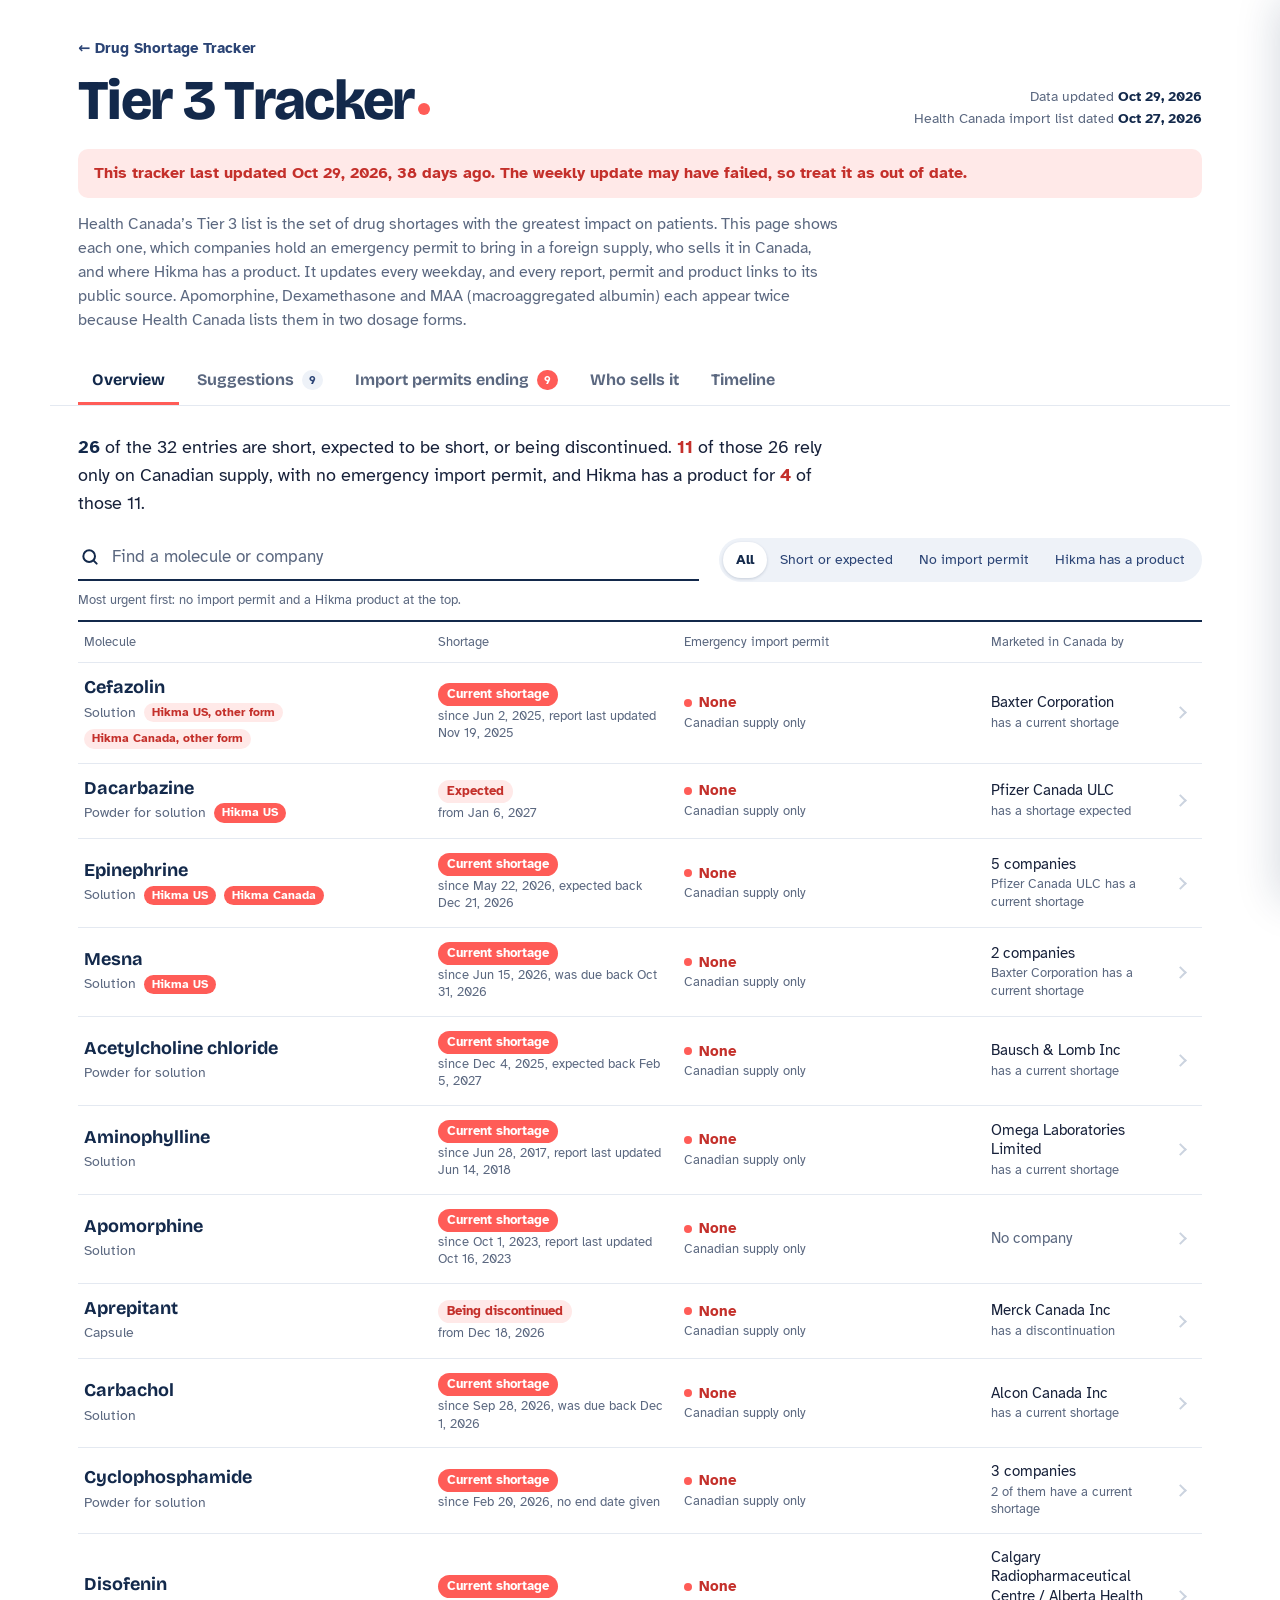
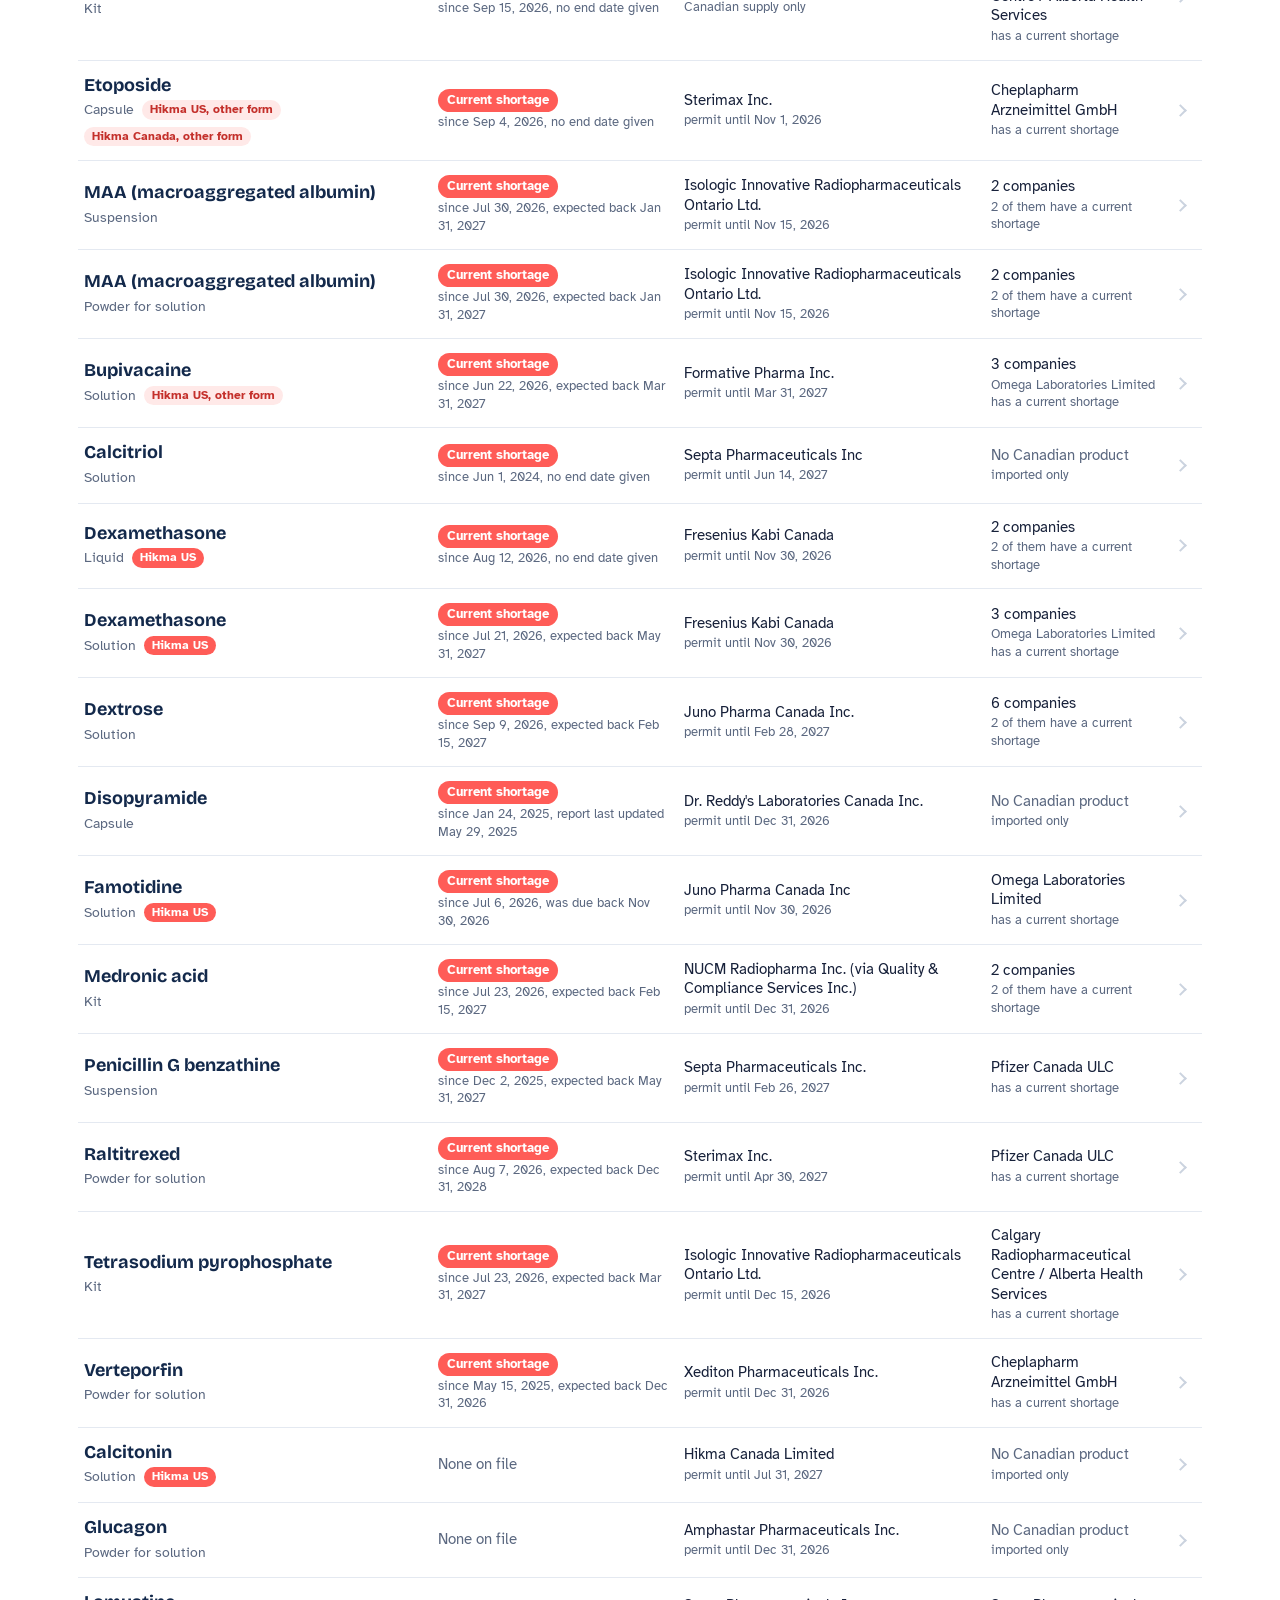
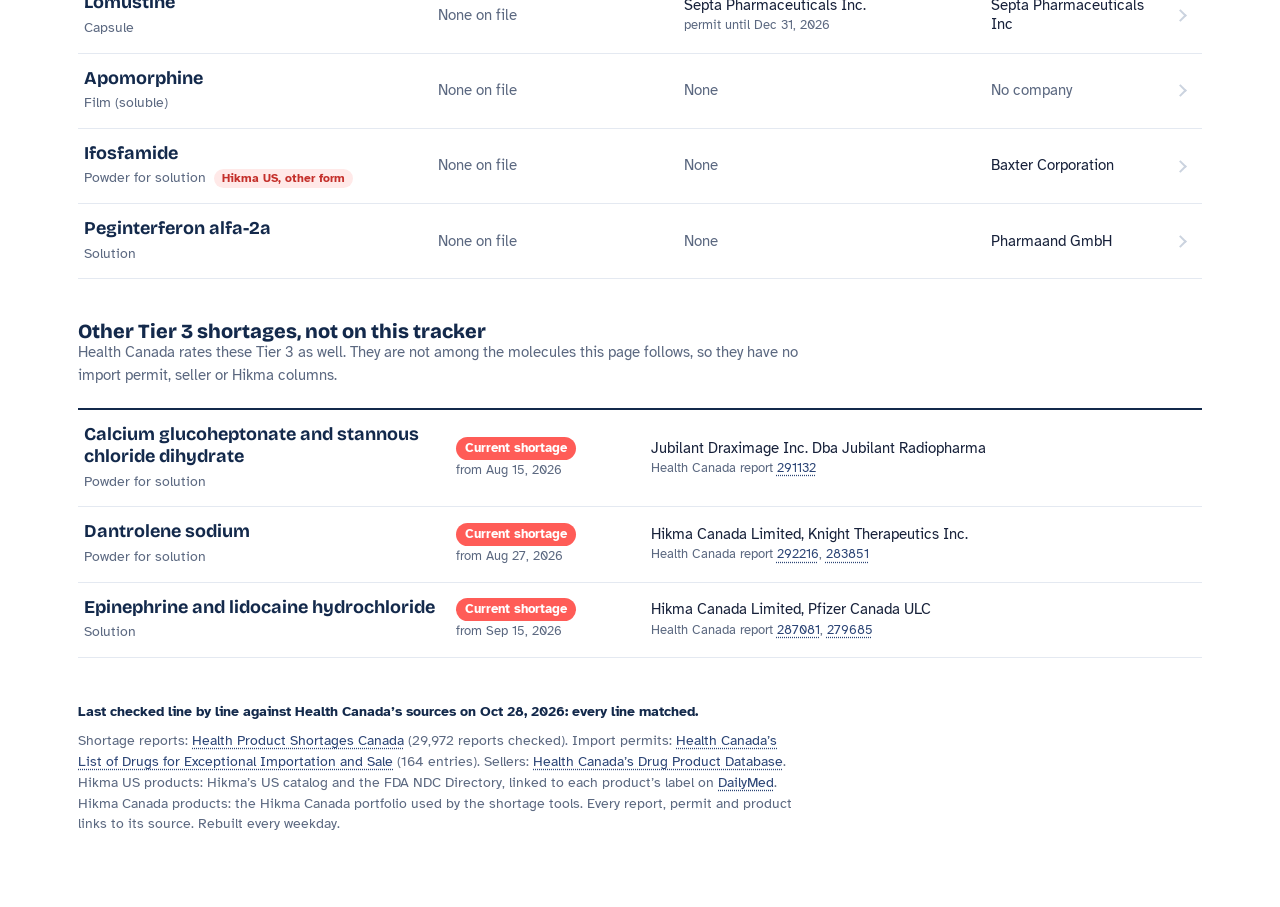
==== commit 4a080b4a: "Tier 3 tracker 2026-10-29" ====
--- a/tier3/index.html
+++ b/tier3/index.html
@@ -322,7 +322,7 @@
 </aside>
 
 <script>
-var DATA = {"run_date": "2026-10-28", "issued": "2026-10-27", "rows": [{"i": 0, "name": "Acetylcholine chloride", "forms": "Powder for solution", "hikma_us": "", "hikma_form": "", "hikma_us_ndc": "", "hikma_ca": "No", "status": "Actual shortage", "tier3": "Yes", "companies": "BAUSCH & LOMB INC", "start": "2025-12-04", "end": "2027-02-05", "open": 1, "stage": "", "notes": "", "changed": "", "reports": [{"Molecule": "Acetylcholine chloride (powder for solution)", "Status": "Actual shortage", "Tier 3": "Yes", "Company": "BAUSCH & LOMB INC", "Brand name": "MIOCHOL-E", "Strength": "20MG", "Dosage form": "Powder For Solution", "Form match": "Yes", "DIN": "02133326", "Start date": "2025-12-04", "End date": "2027-02-05", "Updated": "2026-10-13", "Report ID": "272933"}], "imports": [], "market": [{"company": "BAUSCH & LOMB INC", "brand": "MIOCHOL-E", "din": "02133326", "strength": "20 MG/VIAL", "form": "POWDER FOR SOLUTION", "route": "OPHTHALMIC", "status": "Marketed", "since": "2011-10-05", "form_match": true, "code": "31096"}], "market_known": true, "hikma_ca_lines": [], "hikma_ca_state": "", "score": 6, "reasons": ["Current shortage", "Health Canada rates the shortage Tier 3, its highest impact level", "No emergency import permit, so the short Canadian supply is the only supply", "Only one company markets it in Canada: Bausch & Lomb Inc"], "action": "No Hikma product"}, {"i": 1, "name": "MAA (macroaggregated albumin)", "forms": "Suspension", "hikma_us": "", "hikma_form": "", "hikma_us_ndc": "", "hikma_ca": "No", "status": "Actual shortage", "tier3": "Yes", "companies": "CALGARY RADIOPHARMACEUTICAL CENTRE / ALBERTA HEALTH SERVICES, JUBILANT DRAXIMAGE INC. DBA JUBILANT RADIOPHARMA", "start": "2026-07-23", "end": "2027-01-31", "open": 2, "stage": "", "notes": "", "changed": "", "reports": [{"Molecule": "MAA (macroaggregated albumin) (suspension)", "Status": "Actual shortage", "Tier 3": "Yes", "Company": "CALGARY RADIOPHARMACEUTICAL CENTRE / ALBERTA HEALTH SERVICES", "Brand name": "STANNOUS MAA KIT", "Strength": "2.1MG", "Dosage form": "Suspension Kit", "Form match": "Yes", "DIN": "02360845", "Start date": "2026-07-23", "End date": "2026-11-30", "Updated": "2026-09-03", "Report ID": "290505"}, {"Molecule": "MAA (macroaggregated albumin) (suspension)", "Status": "Actual shortage", "Tier 3": "Yes", "Company": "JUBILANT DRAXIMAGE INC. DBA JUBILANT RADIOPHARMA", "Brand name": "DRAXIMAGE MAA", "Strength": "2.5MG", "Dosage form": "Powder For Solution", "Form match": "Yes", "DIN": "02329417", "Start date": "2026-07-30", "End date": "2027-01-31", "Updated": "2026-10-05", "Report ID": "291124"}], "imports": [{"product": "Draximage MAA, Albumin", "importer": "Isologic Innovative Radiopharmaceuticals Ontario Ltd.", "find": "65174-270-30", "origin": "USA, Food and Drug Administration, National Drug Code (NDC): 65174-270-30", "added": "2026-10-23", "cutoff": "2026-11-15", "cutoff_raw": "November 15, 2026", "state": "Expiring", "part": "Part 1", "unsure": false}, {"product": "Macrosalb Medi-Radiopharma 2.5 mg kit for radiopharmaceutical preparation, Macroaggregated human albumin", "importer": "Quality & Compliance Services Inc. on behalf of NUCM Radiopharma Inc.", "find": "24216/01", "origin": "Hungary, European Medicines Agency, OGYI-T-24216/01", "added": "2026-10-02", "cutoff": "2026-12-31", "cutoff_raw": "December 31, 2026", "state": "Active", "part": "Part 1", "unsure": false}], "market": [{"company": "CALGARY RADIOPHARMACEUTICAL CENTRE / ALBERTA HEALTH SERVICES", "brand": "STANNOUS MAA KIT", "din": "02360845", "strength": "2.1 MG/ML", "form": "SUSPENSION, KIT", "route": "INTRAVENOUS", "status": "Marketed", "since": "2019-04-01", "form_match": true, "code": "83145"}, {"company": "JUBILANT DRAXIMAGE INC. DBA JUBILANT RADIOPHARMA", "brand": "DRAXIMAGE MAA", "din": "02329417", "strength": "2.5 MG/VIAL", "form": "POWDER FOR SOLUTION", "route": "INTRAVENOUS", "status": "Marketed", "since": "2018-08-21", "form_match": true, "code": "81516"}], "market_known": true, "hikma_ca_lines": [], "hikma_ca_state": "", "score": 3, "reasons": ["Current shortage", "Health Canada rates the shortage Tier 3, its highest impact level"], "action": "No Hikma product"}, {"i": 2, "name": "Aminophylline", "forms": "Solution", "hikma_us": "", "hikma_form": "", "hikma_us_ndc": "", "hikma_ca": "No", "status": "Actual shortage", "tier3": "Yes", "companies": "OMEGA LABORATORIES LTD", "start": "2017-06-28", "end": "", "open": 1, "stage": "", "notes": "", "changed": "", "reports": [{"Molecule": "Aminophylline (solution)", "Status": "Actual shortage", "Tier 3": "No", "Company": "OMEGA LABORATORIES LTD", "Brand name": "AMINOPHYLLINE INJ 50MG/ML", "Strength": "50MG", "Dosage form": "Solution", "Form match": "Yes", "DIN": "00582654", "Start date": "2017-06-28", "End date": "", "Updated": "2018-06-14", "Report ID": "19903"}, {"Molecule": "Aminophylline (solution)", "Status": "Resolved", "Tier 3": "Yes", "Company": "OMEGA LABORATORIES LIMITED", "Brand name": "AMINOPHYLLINE INJ 25MG/ML", "Strength": "25MG", "Dosage form": "Solution", "Form match": "Yes", "DIN": "00582662", "Start date": "2026-05-04", "End date": "2026-10-27", "Updated": "2026-10-27", "Report ID": "284545"}], "imports": [{"product": "Aminophylline Injection, Aminophylline", "importer": "Juno Pharma Canada Inc.", "find": "01502/0009", "origin": "United Kingdom, Medicines and Healthcare Product Regulatory Agency (MHRA), PL 01502/0009R", "added": "2026-06-23", "cutoff": "2026-08-30", "cutoff_raw": "August 30, 2026", "state": "Expired", "part": "Part 1", "unsure": false}, {"product": "Aminophylline Injection, aminophylline hydrate", "importer": "Septa Pharmaceuticals Inc.", "find": "12762/0559", "origin": "UK, MHRA PL 12762/0559", "added": "2024-04-26", "cutoff": "2024-07-31", "cutoff_raw": "July 31, 2024", "state": "Expired", "part": "Part 1", "unsure": false}, {"product": "Aminophylline Injection, aminophylline dihydrate", "importer": "Juno Pharmaceuticals Corp.", "find": "40869/09/03-03-2010", "origin": "Greece, National Organization for Medicines, 40869/09/03-03-2010 GR", "added": "2024-04-18", "cutoff": "2024-07-31", "cutoff_raw": "July 31, 2024", "state": "Expired", "part": "Part 1", "unsure": false}], "market": [{"company": "OMEGA LABORATORIES LIMITED", "brand": "AMINOPHYLLINE INJ 25MG/ML", "din": "00582662", "strength": "25 MG/ML", "form": "SOLUTION", "route": "INTRAVENOUS", "status": "Marketed", "since": "1984-12-31", "form_match": true, "code": "5705"}, {"company": "PFIZER CANADA ULC", "brand": "AMINOPHYLLINE INJECTION USP", "din": "00497193", "strength": "25 MG/ML", "form": "SOLUTION", "route": "INTRAVENOUS", "status": "Dormant", "since": "2024-05-09", "form_match": true, "code": "4226"}], "market_known": true, "hikma_ca_lines": [], "hikma_ca_state": "", "score": 3, "reasons": ["Health Canada still lists it as short, but no report has been updated since Jun 2018", "No emergency import permit, so the short Canadian supply is the only supply", "Only one company markets it in Canada: Omega Laboratories Limited"], "action": "No Hikma product"}, {"i": 3, "name": "Apomorphine", "forms": "Film (soluble)", "hikma_us": "", "hikma_form": "", "hikma_us_ndc": "", "hikma_ca": "No", "status": "No report found", "tier3": "", "companies": "", "start": "", "end": "", "open": 0, "stage": "", "notes": "", "changed": "", "reports": [], "imports": [], "market": [], "market_known": true, "hikma_ca_lines": [], "hikma_ca_state": "", "score": 0, "reasons": [], "action": "No Hikma product"}, {"i": 4, "name": "Apomorphine", "forms": "Solution", "hikma_us": "", "hikma_form": "", "hikma_us_ndc": "", "hikma_ca": "No", "status": "Actual shortage", "tier3": "Yes", "companies": "PALADIN LABS INC.", "start": "2023-10-01", "end": "", "open": 2, "stage": "", "notes": "", "changed": "", "reports": [{"Molecule": "Apomorphine (solution)", "Status": "Actual shortage", "Tier 3": "No", "Company": "PALADIN LABS INC.", "Brand name": "MOVAPO", "Strength": "10MG", "Dosage form": "Solution", "Form match": "Yes", "DIN": "02459132", "Start date": "2023-10-01", "End date": "", "Updated": "2023-10-16", "Report ID": "207114"}, {"Molecule": "Apomorphine (solution)", "Status": "To be discontinued", "Tier 3": "Yes", "Company": "PALADIN LABS INC.", "Brand name": "MOVAPO", "Strength": "10MG", "Dosage form": "Solution", "Form match": "Yes", "DIN": "02459132", "Start date": "2023-10-31", "End date": "", "Updated": "2023-11-17", "Report ID": "207624"}], "imports": [{"product": "APO-go Pen, Apomorphine Hydrochloride", "importer": "Aguettant Canada Inc.", "find": "", "origin": "United Kingdom, Medicines and Healthcare Products Regulatory Agency, PL 04483/0073", "added": "2025-12-15", "cutoff": "2026-10-22", "cutoff_raw": "October 22, 2026", "state": "Expired", "part": "Part 1", "unsure": false}, {"product": "APO-go Pen, Apomorphine Hydrochloride", "importer": "Accuristix", "find": "", "origin": "United Kingdom, Medicines and Healthcare Products Regulatory Agency, PL 04483/0073", "added": "2023-12-11", "cutoff": "2024-12-31", "cutoff_raw": "December 31, 2024", "state": "Expired", "part": "Part 1", "unsure": false}], "market": [], "market_known": true, "hikma_ca_lines": [], "hikma_ca_state": "", "score": 4, "reasons": ["Health Canada still lists it as short, but no report has been updated since Oct 2023", "Health Canada rates the shortage Tier 3, its highest impact level", "No emergency import permit, so the short Canadian supply is the only supply", "No company markets it in Canada"], "action": "No Hikma product"}, {"i": 5, "name": "Aprepitant", "forms": "Capsule", "hikma_us": "", "hikma_form": "", "hikma_us_ndc": "", "hikma_ca": "No", "status": "To be discontinued", "tier3": "Yes", "companies": "MERCK CANADA INC", "start": "2026-12-18", "end": "", "open": 3, "stage": "", "notes": "", "changed": "", "reports": [{"Molecule": "Aprepitant (capsule)", "Status": "To be discontinued", "Tier 3": "Yes", "Company": "MERCK CANADA INC", "Brand name": "EMEND", "Strength": "80MG", "Dosage form": "Capsule", "Form match": "Yes", "DIN": "02298791", "Start date": "2026-12-18", "End date": "", "Updated": "2026-07-16", "Report ID": "275220"}, {"Molecule": "Aprepitant (capsule)", "Status": "To be discontinued", "Tier 3": "Yes", "Company": "MERCK CANADA INC", "Brand name": "EMEND TRI-PACK", "Strength": "80MG 125MG", "Dosage form": "Capsule Kit", "Form match": "Yes", "DIN": "02298813", "Start date": "2027-02-26", "End date": "", "Updated": "2026-07-16", "Report ID": "275233"}, {"Molecule": "Aprepitant (capsule)", "Status": "To be discontinued", "Tier 3": "Yes", "Company": "MERCK CANADA INC", "Brand name": "EMEND", "Strength": "125MG", "Dosage form": "Capsule", "Form match": "Yes", "DIN": "02298805", "Start date": "2027-04-30", "End date": "", "Updated": "2026-07-16", "Report ID": "275223"}], "imports": [], "market": [{"company": "MERCK CANADA INC", "brand": "EMEND", "din": "02298805", "strength": "125 MG", "form": "CAPSULE", "route": "ORAL", "status": "Marketed", "since": "2007-09-24", "form_match": true, "code": "78411"}, {"company": "MERCK CANADA INC", "brand": "EMEND", "din": "02298791", "strength": "80 MG", "form": "CAPSULE", "route": "ORAL", "status": "Marketed", "since": "2007-09-24", "form_match": true, "code": "78410"}], "market_known": true, "hikma_ca_lines": [], "hikma_ca_state": "", "score": 5, "reasons": ["Being discontinued from Dec 18, 2026", "Health Canada rates the shortage Tier 3, its highest impact level", "No emergency import permit, so the short Canadian supply is the only supply", "Only one company markets it in Canada: Merck Canada Inc"], "action": "No Hikma product"}, {"i": 6, "name": "Bupivacaine", "forms": "Solution", "hikma_us": "Bupivacaine HCl Injection, 6 SKUs (0.25%, 0.5% and 0.75%, in 10 mL and 30 mL vials)", "hikma_form": "plain bupivacaine, not the spinal kind in dextrose", "hikma_us_ndc": "0143-9330", "hikma_ca": "Yes", "status": "Actual shortage", "tier3": "Yes", "companies": "FORMATIVE PHARMA INC., OMEGA LABORATORIES LIMITED", "start": "2026-06-22", "end": "2027-03-31", "open": 2, "stage": "", "notes": "", "changed": "", "reports": [{"Molecule": "Bupivacaine (solution)", "Status": "Actual shortage", "Tier 3": "Yes", "Company": "OMEGA LABORATORIES LIMITED", "Brand name": "BUPIVACAINE HYDROCHLORIDE IN DEXTROSE INJECTION USP", "Strength": "7.5MG", "Dosage form": "Solution", "Form match": "Yes", "DIN": "02512424", "Start date": "2026-06-22", "End date": "2027-03-31", "Updated": "2026-09-11", "Report ID": "288791"}, {"Molecule": "Bupivacaine (solution)", "Status": "Anticipated shortage", "Tier 3": "Yes", "Company": "FORMATIVE PHARMA INC.", "Brand name": "BUPIVACAINE HYDROCHLORIDE IN DEXTROSE INJECTION USP", "Strength": "7.5MG", "Dosage form": "Solution", "Form match": "Yes", "DIN": "02536714", "Start date": "2026-12-01", "End date": "", "Updated": "2026-09-21", "Report ID": "289841"}, {"Molecule": "Bupivacaine (solution)", "Status": "Actual shortage", "Tier 3": "No", "Company": "PFIZER CANADA INC", "Brand name": "MARCAINE", "Strength": "2.5MG", "Dosage form": "Solution", "Form match": "Other form", "DIN": "02305895", "Start date": "2018-01-31", "End date": "", "Updated": "2018-02-08", "Report ID": "30195"}, {"Molecule": "Bupivacaine (solution)", "Status": "Actual shortage", "Tier 3": "No", "Company": "PFIZER CANADA INC", "Brand name": "MARCAINE", "Strength": "5.0MG", "Dosage form": "Solution", "Form match": "Other form", "DIN": "02241919", "Start date": "2018-02-21", "End date": "", "Updated": "2019-06-12", "Report ID": "32865"}, {"Molecule": "Bupivacaine (solution)", "Status": "Actual shortage", "Tier 3": "No", "Company": "PFIZER CANADA INC", "Brand name": "MARCAINE", "Strength": "2.5MG", "Dosage form": "Solution", "Form match": "Other form", "DIN": "02241918", "Start date": "2018-03-20", "End date": "", "Updated": "2019-06-12", "Report ID": "40787"}, {"Molecule": "Bupivacaine (solution)", "Status": "Actual shortage", "Tier 3": "No", "Company": "PFIZER CANADA INC", "Brand name": "MARCAINE", "Strength": "2.5MG", "Dosage form": "Solution", "Form match": "Other form", "DIN": "02241918", "Start date": "2018-03-30", "End date": "", "Updated": "2019-06-12", "Report ID": "40793"}, {"Molecule": "Bupivacaine (solution)", "Status": "Actual shortage", "Tier 3": "No", "Company": "PFIZER CANADA INC", "Brand name": "MARCAINE", "Strength": "5.0MG", "Dosage form": "Solution", "Form match": "Other form", "DIN": "02241919", "Start date": "2019-01-09", "End date": "", "Updated": "2019-01-10", "Report ID": "56518"}, {"Molecule": "Bupivacaine (solution)", "Status": "Actual shortage", "Tier 3": "No", "Company": "PFIZER CANADA ULC", "Brand name": "MARCAINE", "Strength": "150MG", "Dosage form": "Solution Solution", "Form match": "Other form", "DIN": "02241917", "Start date": "2025-03-30", "End date": "", "Updated": "2026-08-04", "Report ID": "290610"}], "imports": [{"product": "Bupisen iperbarica 7,5 mg/ml soluzione iniettabile, Bupivacaine Hydrochloride", "importer": "Formative Pharma Inc.", "find": "034171215", "origin": "Italy, Italian Medicines Agency, MA No. 034171215", "added": "2026-09-18", "cutoff": "2027-03-31", "cutoff_raw": "March 31, 2027", "state": "Active", "part": "Part 1", "unsure": false}], "market": [{"company": "FORMATIVE PHARMA INC.", "brand": "BUPIVACAINE HYDROCHLORIDE IN DEXTROSE INJECTION USP", "din": "02536714", "strength": "7.5 MG/ML", "form": "SOLUTION", "route": "INTRASPINAL", "status": "Marketed", "since": "2024-03-19", "form_match": true, "code": "102546"}, {"company": "OMEGA LABORATORIES LIMITED", "brand": "BUPIVACAINE HYDROCHLORIDE IN DEXTROSE INJECTION USP", "din": "02512424", "strength": "7.5 MG/ML", "form": "SOLUTION", "route": "INTRASPINAL", "status": "Marketed", "since": "2021-10-02", "form_match": true, "code": "100171"}, {"company": "STERIMAX INC", "brand": "BUPIVACAINE HYDROCHLORIDE IN DEXTROSE INJECTION USP", "din": "02460645", "strength": "7.5 MG/ML", "form": "SOLUTION", "route": "INTRASPINAL", "status": "Marketed", "since": "2018-03-13", "form_match": true, "code": "94807"}, {"company": "ASPEN PHARMACARE CANADA INC.", "brand": "SENSORCAINE", "din": "01976141", "strength": "2.5 MG/ML", "form": "SOLUTION", "route": "EPIDURAL, BLOCK/INFILTRATION", "status": "Marketed", "since": "2018-06-20", "form_match": false, "code": "16161"}, {"company": "ASPEN PHARMACARE CANADA INC.", "brand": "SENSORCAINE", "din": "01976168", "strength": "5 MG/ML", "form": "SOLUTION", "route": "EPIDURAL, BLOCK/INFILTRATION", "status": "Marketed", "since": "2018-06-09", "form_match": false, "code": "16164"}, {"company": "BAXTER CORPORATION", "brand": "BUPIVACAINE HYDROCHLORIDE INJECTION, USP", "din": "02488930", "strength": "7.5 MG/ML", "form": "SOLUTION", "route": "EPIDURAL, RETROBULBAR", "status": "Marketed", "since": "2022-08-15", "form_match": false, "code": "97900"}, {"company": "PFIZER CANADA ULC", "brand": "MARCAINE", "din": "02241917", "strength": "150 MG/20 ML", "form": "SOLUTION", "route": "RETROBULBAR, EPIDURAL", "status": "Marketed", "since": "2019-06-21", "form_match": false, "code": "65587"}, {"company": "PFIZER CANADA ULC", "brand": "MARCAINE", "din": "02305909", "strength": "250 MG/50 ML", "form": "SOLUTION", "route": "BLOCK/INFILTRATION", "status": "Marketed", "since": "2019-06-06", "form_match": false, "code": "79145"}, {"company": "STERIMAX INC", "brand": "BUPIVACAINE INJECTION BP", "din": "02443686", "strength": "2.5 MG/ML", "form": "SOLUTION", "route": "EPIDURAL, BLOCK/INFILTRATION", "status": "Marketed", "since": "2016-05-20", "form_match": false, "code": "92837"}, {"company": "STERIMAX INC", "brand": "BUPIVACAINE INJECTION BP", "din": "02443694", "strength": "5 MG/ML", "form": "SOLUTION", "route": "EPIDURAL, BLOCK/INFILTRATION", "status": "Marketed", "since": "2016-05-20", "form_match": false, "code": "92838"}, {"company": "AURO PHARMA INC", "brand": "BUPIVACAINE HEAVY INJECTION BP", "din": "02470616", "strength": "15 MG/2 ML", "form": "SOLUTION", "route": "INTRASPINAL", "status": "Approved, not yet marketed", "since": "2017-12-11", "form_match": true, "code": "95961"}, {"company": "EUGIA PHARMA INC.", "brand": "BUPIVACAINE HEAVY INJECTION BP", "din": "02535351", "strength": "15 MG/2 ML", "form": "SOLUTION", "route": "INTRASPINAL", "status": "Approved, not yet marketed", "since": "2023-02-10", "form_match": true, "code": "102421"}, {"company": "AURO PHARMA INC", "brand": "BUPIVACAINE INJECTION BP", "din": "02457547", "strength": "2.5 MG/ML", "form": "SOLUTION", "route": "EPIDURAL, BLOCK/INFILTRATION", "status": "Approved, not yet marketed", "since": "2016-09-15", "form_match": false, "code": "94460"}, {"company": "AURO PHARMA INC", "brand": "BUPIVACAINE INJECTION BP", "din": "02457555", "strength": "5 MG/ML", "form": "SOLUTION", "route": "EPIDURAL, BLOCK/INFILTRATION", "status": "Approved, not yet marketed", "since": "2016-09-15", "form_match": false, "code": "94461"}, {"company": "BAXTER CORPORATION", "brand": "BUPIVACAINE HYDROCHLORIDE INJECTION, USP", "din": "02488914", "strength": "2.5 MG/ML", "form": "SOLUTION", "route": "EPIDURAL, BLOCK/INFILTRATION", "status": "Approved, not yet marketed", "since": "2019-05-23", "form_match": false, "code": "97898"}, {"company": "BAXTER CORPORATION", "brand": "BUPIVACAINE HYDROCHLORIDE INJECTION, USP", "din": "02488922", "strength": "5 MG/ML", "form": "SOLUTION", "route": "BLOCK/INFILTRATION, EPIDURAL", "status": "Approved, not yet marketed", "since": "2019-05-23", "form_match": false, "code": "97899"}, {"company": "EUGIA PHARMA INC.", "brand": "BUPIVACAINE INJECTION BP", "din": "02539772", "strength": "2.5 MG/ML", "form": "SOLUTION", "route": "EPIDURAL, BLOCK/INFILTRATION", "status": "Approved, not yet marketed", "since": "2023-07-21", "form_match": false, "code": "102851"}, {"company": "EUGIA PHARMA INC.", "brand": "BUPIVACAINE INJECTION BP", "din": "02539780", "strength": "5 MG/ML", "form": "SOLUTION", "route": "BLOCK/INFILTRATION, EPIDURAL", "status": "Approved, not yet marketed", "since": "2023-07-21", "form_match": false, "code": "102852"}, {"company": "FORMATIVE PHARMA INC.", "brand": "BUPIVACAINE HYDROCHLORIDE INJECTION USP", "din": "02568500", "strength": "2.5 MG/ML", "form": "SOLUTION", "route": "BLOCK/INFILTRATION, EPIDURAL", "status": "Approved, not yet marketed", "since": "2026-05-25", "form_match": false, "code": "107081"}, {"company": "FORMATIVE PHARMA INC.", "brand": "BUPIVACAINE HYDROCHLORIDE INJECTION USP", "din": "02568519", "strength": "5 MG/ML", "form": "SOLUTION", "route": "BLOCK/INFILTRATION, EPIDURAL", "status": "Approved, not yet marketed", "since": "2026-05-25", "form_match": false, "code": "107082"}, {"company": "HIKMA CANADA LIMITED", "brand": "BUPIVACAINE HYDROCHLORIDE INJECTION USP", "din": "02569094", "strength": "2.5 MG/ML", "form": "SOLUTION", "route": "BLOCK/INFILTRATION, EPIDURAL", "status": "Approved, not yet marketed", "since": "2026-06-15", "form_match": false, "code": "107136"}, {"company": "HIKMA CANADA LIMITED", "brand": "BUPIVACAINE HYDROCHLORIDE INJECTION USP", "din": "02569108", "strength": "5 MG/ML", "form": "SOLUTION", "route": "BLOCK/INFILTRATION, EPIDURAL", "status": "Approved, not yet marketed", "since": "2026-06-15", "form_match": false, "code": "107137"}, {"company": "OMEGA LABORATORIES LIMITED", "brand": "BUPIVACAINE HYDROCHLORIDE INJECTION USP", "din": "02507625", "strength": "7.5 MG/ML", "form": "SOLUTION", "route": "RETROBULBAR, EPIDURAL", "status": "Approved, not yet marketed", "since": "2020-11-06", "form_match": false, "code": "99699"}, {"company": "STERIMAX INC", "brand": "BUPIVACAINE HYDROCHLORIDE INJECTION, USP", "din": "02504952", "strength": "2.5 MG/ML", "form": "SOLUTION", "route": "EPIDURAL, BLOCK/INFILTRATION", "status": "Approved, not yet marketed", "since": "2020-09-11", "form_match": false, "code": "99432"}, {"company": "STERIMAX INC", "brand": "BUPIVACAINE HYDROCHLORIDE INJECTION, USP", "din": "02504960", "strength": "5 MG/ML", "form": "SOLUTION", "route": "BLOCK/INFILTRATION", "status": "Approved, not yet marketed", "since": "2020-09-11", "form_match": false, "code": "99433"}, {"company": "STERIMAX INC", "brand": "BUPIVACAINE HYDROCHLORIDE INJECTION, USP", "din": "02504979", "strength": "7.5 MG/ML", "form": "SOLUTION", "route": "EPIDURAL, RETROBULBAR", "status": "Dormant", "since": "2025-07-30", "form_match": false, "code": "99434"}], "market_known": true, "hikma_ca_lines": [], "hikma_ca_state": "", "score": 5, "reasons": ["Current shortage", "Health Canada rates the shortage Tier 3, its highest impact level", "Hikma US has it, but as plain bupivacaine, not the spinal kind in dextrose: Bupivacaine HCl Injection, 6 SKUs (0.25%, 0.5% and 0.75%, in 10 mL and 30 mL vials)", "No end date given for the shortage"], "action": "Hikma US has another form"}, {"i": 7, "name": "Calcitonin", "forms": "Solution", "hikma_us": "Calcitonin Salmon Injection 400 units/2 mL (NDC 24201-400-02)", "hikma_form": "", "hikma_us_ndc": "24201-400", "hikma_ca": "No", "status": "No report found", "tier3": "", "companies": "", "start": "", "end": "", "open": 0, "stage": "", "notes": "", "changed": "", "reports": [], "imports": [{"product": "Calcitonin Salmon Injection, USP, Synthetic,Calcitonin Salmon", "importer": "Hikma Canada Limited", "find": "", "origin": "United States, United States, Food and Drug Administration, National Drug Code (NDC) 24201-400-02", "added": "2026-08-01", "cutoff": "2027-07-31", "cutoff_raw": "July 31, 2027", "state": "Active", "part": "Part 1", "unsure": false}, {"product": "Calcitonin Salmon Injection, USP, Synthetic,Calcitonin Salmon", "importer": "Hikma Canada Limited", "find": "", "origin": "United States, United States, Food and Drug Administration, National Drug Code (NDC) 24201-400-02", "added": "2025-04-03", "cutoff": "2026-01-31", "cutoff_raw": "January 31, 2026", "state": "Expired", "part": "Part 1", "unsure": false}, {"product": "Calcitonin Salmon Injection, USP, Synthetic Calcitonin Salmon", "importer": "Hikma Canada Limited", "find": "Solution, 200 units Intramuscular (IM), Subcutaneous (SC)", "origin": "United States, US FDA, NDC 24201-400-02", "added": "2023-04-24", "cutoff": "2024-09-30", "cutoff_raw": "September 30, 2024", "state": "Expired", "part": "Part 1", "unsure": false}], "market": [{"company": "STERIMAX INC", "brand": "CALCITONIN SALMON INJECTION USP", "din": "02383233", "strength": "200 UNIT/ML", "form": "SOLUTION", "route": "INTRAMUSCULAR, SUBCUTANEOUS", "status": "Approved, not yet marketed", "since": "2024-04-17", "form_match": true, "code": "86900"}, {"company": "NOVARTIS PHARMACEUTICALS CANADA INC", "brand": "MIACALCIN INJECTION 200IU/ML", "din": "02144301", "strength": "200 UNIT/ML", "form": "LIQUID", "route": "INTRAVENOUS, INTRAMUSCULAR, SUBCUTANEOUS", "status": "Approved, not yet marketed", "since": "1998-05-11", "form_match": false, "code": "43968"}], "market_known": true, "hikma_ca_lines": [], "hikma_ca_state": "", "score": 0, "reasons": [], "action": "Import from Hikma US"}, {"i": 8, "name": "Calcitriol", "forms": "Solution", "hikma_us": "", "hikma_form": "", "hikma_us_ndc": "", "hikma_ca": "No", "status": "Actual shortage", "tier3": "Yes", "companies": "STERIMAX INC", "start": "2024-06-01", "end": "", "open": 1, "stage": "", "notes": "", "changed": "", "reports": [{"Molecule": "Calcitriol (solution)", "Status": "Actual shortage", "Tier 3": "Yes", "Company": "STERIMAX INC", "Brand name": "CALCITRIOL INJECTION USP", "Strength": "1MCG", "Dosage form": "Solution", "Form match": "Yes", "DIN": "02399334", "Start date": "2024-06-01", "End date": "", "Updated": "2026-08-26", "Report ID": "218148"}], "imports": [{"product": "Bonky Injection 1 μg, Calcitriol", "importer": "Septa Pharmaceuticals Inc", "find": "Injection, 1 μg; intravenous", "origin": "South Korea, Ministry of Food and Drug Safety, 78", "added": "2026-08-07", "cutoff": "2027-06-14", "cutoff_raw": "June 14, 2027", "state": "Active", "part": "Part 1", "unsure": false}, {"product": "Calcitriol Injection USP, Calcitriol", "importer": "Sterimax Inc.", "find": "72266-251-10", "origin": "United States, Food and Drug Administration, NDC 72266-251-10", "added": "2024-06-14", "cutoff": "2026-07-31", "cutoff_raw": "July 31, 2026", "state": "Expired", "part": "Part 1", "unsure": false}], "market": [{"company": "ODAN LABORATORIESLTD", "brand": "CALCITRIOL-ODAN", "din": "02431637", "strength": "0.25 MCG", "form": "CAPSULE", "route": "ORAL", "status": "Marketed", "since": "2014-10-10", "form_match": false, "code": "91612"}, {"company": "ODAN LABORATORIESLTD", "brand": "CALCITRIOL-ODAN", "din": "02431645", "strength": "0.5 MCG", "form": "CAPSULE", "route": "ORAL", "status": "Marketed", "since": "2014-10-10", "form_match": false, "code": "91613"}, {"company": "PHARMASCIENCE INC", "brand": "PMS-CALCITRIOL", "din": "02495899", "strength": "0.25 MCG", "form": "CAPSULE", "route": "ORAL", "status": "Marketed", "since": "2026-09-30", "form_match": false, "code": "98579"}, {"company": "PHARMASCIENCE INC", "brand": "PMS-CALCITRIOL", "din": "02495902", "strength": "0.5 MCG", "form": "CAPSULE", "route": "ORAL", "status": "Marketed", "since": "2026-09-30", "form_match": false, "code": "98580"}, {"company": "SEARCHLIGHT PHARMA INC", "brand": "ROCALTROL", "din": "00481823", "strength": "0.25 MCG", "form": "CAPSULE", "route": "ORAL", "status": "Marketed", "since": "2022-03-14", "form_match": false, "code": "3430"}, {"company": "SEARCHLIGHT PHARMA INC", "brand": "ROCALTROL", "din": "00481815", "strength": "0.5 MCG", "form": "CAPSULE", "route": "ORAL", "status": "Marketed", "since": "2022-03-14", "form_match": false, "code": "3429"}, {"company": "TARO PHARMACEUTICALS INC", "brand": "TARO-CALCITRIOL", "din": "02485710", "strength": "0.25 MCG", "form": "CAPSULE", "route": "ORAL", "status": "Marketed", "since": "2019-06-03", "form_match": false, "code": "97594"}, {"company": "TARO PHARMACEUTICALS INC", "brand": "TARO-CALCITRIOL", "din": "02485729", "strength": "0.5 MCG", "form": "CAPSULE", "route": "ORAL", "status": "Marketed", "since": "2019-06-03", "form_match": false, "code": "97595"}, {"company": "STERIMAX INC", "brand": "CALCITRIOL INJECTION USP", "din": "02399334", "strength": "1 MCG/ML", "form": "SOLUTION", "route": "INTRAVENOUS", "status": "Dormant", "since": "2025-04-23", "form_match": true, "code": "88422"}, {"company": "STERIMAX INC", "brand": "CALCITRIOL INJECTION USP", "din": "02399342", "strength": "2 MCG/ML", "form": "SOLUTION", "route": "INTRAVENOUS", "status": "Dormant", "since": "2017-10-18", "form_match": true, "code": "88423"}, {"company": "JAMP PHARMA CORPORATION", "brand": "JAMP CALCITRIOL", "din": "02571668", "strength": "0.25 MCG", "form": "CAPSULE", "route": "ORAL", "status": "Approved, not yet marketed", "since": "2026-09-18", "form_match": false, "code": "107369"}, {"company": "JAMP PHARMA CORPORATION", "brand": "JAMP CALCITRIOL", "din": "02571676", "strength": "0.5 MCG", "form": "CAPSULE", "route": "ORAL", "status": "Approved, not yet marketed", "since": "2026-09-18", "form_match": false, "code": "107370"}], "market_known": true, "hikma_ca_lines": [], "hikma_ca_state": "", "score": 5, "reasons": ["Current shortage", "Health Canada rates the shortage Tier 3, its highest impact level", "No company markets it in Canada", "No end date given for the shortage"], "action": "No Hikma product"}, {"i": 9, "name": "Carbachol", "forms": "Solution", "hikma_us": "", "hikma_form": "", "hikma_us_ndc": "", "hikma_ca": "No", "status": "Actual shortage", "tier3": "Yes", "companies": "ALCON CANADA INC", "start": "2026-09-28", "end": "2026-12-01", "open": 1, "stage": "", "notes": "", "changed": "", "reports": [{"Molecule": "Carbachol (solution)", "Status": "Actual shortage", "Tier 3": "Yes", "Company": "ALCON CANADA INC", "Brand name": "MIOSTAT OPHTHALMIC LIQ 0.01%", "Strength": ".01%", "Dosage form": "Solution", "Form match": "Yes", "DIN": "00042544", "Start date": "2026-09-28", "End date": "2026-12-01", "Updated": "2026-10-26", "Report ID": "293982"}], "imports": [{"product": "Miostat, Carbachol", "importer": "Alcon Canada Inc", "find": "0065-0023-15", "origin": "United States, US FDA, NDC 0065-0023-15", "added": "2023-02-16", "cutoff": "2023-04-01", "cutoff_raw": "April 1, 2023", "state": "Expired", "part": "Part 1", "unsure": false}], "market": [{"company": "ALCON CANADA INC", "brand": "MIOSTAT OPHTHALMIC LIQ 0.01%", "din": "00042544", "strength": "0.01 %", "form": "SOLUTION", "route": "INTRAOCULAR", "status": "Marketed", "since": "1980-12-31", "form_match": true, "code": "3906"}], "market_known": true, "hikma_ca_lines": [], "hikma_ca_state": "", "score": 6, "reasons": ["Current shortage", "Health Canada rates the shortage Tier 3, its highest impact level", "No emergency import permit, so the short Canadian supply is the only supply", "Only one company markets it in Canada: Alcon Canada Inc"], "action": "No Hikma product"}, {"i": 10, "name": "Cefazolin", "forms": "Solution", "hikma_us": "Cefazolin for Injection, powder, 1 g vial", "hikma_form": "a powder", "hikma_us_ndc": "0143-9262", "hikma_ca": "Yes", "status": "Actual shortage", "tier3": "Yes", "companies": "BAXTER CORPORATION", "start": "2025-06-02", "end": "", "open": 2, "stage": "", "notes": "", "changed": "", "reports": [{"Molecule": "Cefazolin (solution)", "Status": "Actual shortage", "Tier 3": "Yes", "Company": "BAXTER CORPORATION", "Brand name": "CEFAZOLIN INJECTION, USP", "Strength": "20MG", "Dosage form": "Solution", "Form match": "Yes", "DIN": "02496313", "Start date": "2025-06-02", "End date": "", "Updated": "2025-11-19", "Report ID": "254446"}, {"Molecule": "Cefazolin (solution)", "Status": "Actual shortage", "Tier 3": "Yes", "Company": "BAXTER CORPORATION", "Brand name": "CEFAZOLIN INJECTION, USP", "Strength": "20MG", "Dosage form": "Solution", "Form match": "Yes", "DIN": "02496313", "Start date": "2025-06-14", "End date": "", "Updated": "2025-11-19", "Report ID": "254442"}, {"Molecule": "Cefazolin (solution)", "Status": "Resolved", "Tier 3": "No", "Company": "SANDOZ CANADA INCORPORATED", "Brand name": "CEFAZOLIN FOR INJECTION USP", "Strength": "1G", "Dosage form": "Powder For Solution", "Form match": "Other form", "DIN": "02308959", "Start date": "2026-08-10", "End date": "2026-10-05", "Updated": "2026-10-06", "Report ID": "290996"}], "imports": [{"product": "Cefazolin in Dextrose, Cefazolin", "importer": "Baxter Canada", "find": "0338-3503-41", "origin": "United States, Food and Drug Administration, National Drug Code (NDC): 0338-3503-41 (1g in 50mL); 0338-3508-41 (2g in 100mL)", "added": "2025-06-17", "cutoff": "2026-08-31", "cutoff_raw": "August 31, 2026", "state": "Expired", "part": "Part 1", "unsure": false}], "market": [{"company": "BAXTER CORPORATION", "brand": "CEFAZOLIN IN DEXTROSE INJECTION, USP", "din": "02496313", "strength": "20 MG/ML", "form": "SOLUTION", "route": "INTRAVENOUS", "status": "Marketed", "since": "2025-03-06", "form_match": true, "code": "98620"}, {"company": "FRESENIUS KABI CANADA LTD", "brand": "CEFAZOLIN FOR INJECTION, USP", "din": "02237138", "strength": "1 G/VIAL", "form": "POWDER FOR SOLUTION", "route": "INTRAMUSCULAR, INTRAVENOUS", "status": "Marketed", "since": "2015-12-30", "form_match": false, "code": "60453"}, {"company": "FRESENIUS KABI CANADA LTD", "brand": "CEFAZOLIN FOR INJECTION, USP", "din": "02237140", "strength": "10 G/VIAL", "form": "POWDER FOR SOLUTION", "route": "INTRAVENOUS", "status": "Marketed", "since": "2016-01-13", "form_match": false, "code": "60455"}, {"company": "FRESENIUS KABI CANADA LTD", "brand": "CEFAZOLIN FOR INJECTION, USP", "din": "02401029", "strength": "100 G/BAG", "form": "POWDER FOR SOLUTION", "route": "INTRAVENOUS", "status": "Marketed", "since": "2015-08-21", "form_match": false, "code": "88577"}, {"company": "HIKMA CANADA LIMITED", "brand": "CEFAZOLIN FOR INJECTION", "din": "02437112", "strength": "1 G/VIAL", "form": "POWDER FOR SOLUTION", "route": "INTRAMUSCULAR, INTRAVENOUS", "status": "Marketed", "since": "2023-12-21", "form_match": false, "code": "92142"}, {"company": "HIKMA CANADA LIMITED", "brand": "CEFAZOLIN FOR INJECTION", "din": "02437120", "strength": "10 G/VIAL", "form": "POWDER FOR SOLUTION", "route": "INTRAVENOUS", "status": "Marketed", "since": "2024-02-14", "form_match": false, "code": "92143"}, {"company": "HIKMA CANADA LIMITED", "brand": "CEFAZOLIN FOR INJECTION", "din": "02437104", "strength": "500 MG/VIAL", "form": "POWDER FOR SOLUTION", "route": "INTRAVENOUS, INTRAMUSCULAR", "status": "Marketed", "since": "2025-02-06", "form_match": false, "code": "92141"}, {"company": "SANDOZ CANADA INCORPORATED", "brand": "CEFAZOLIN FOR INJECTION USP", "din": "02308959", "strength": "1 G/VIAL", "form": "POWDER FOR SOLUTION", "route": "INTRAVENOUS, INTRAMUSCULAR", "status": "Marketed", "since": "2008-04-18", "form_match": false, "code": "79456"}, {"company": "SANDOZ CANADA INCORPORATED", "brand": "CEFAZOLIN FOR INJECTION USP", "din": "02308967", "strength": "10 G/VIAL", "form": "POWDER FOR SOLUTION", "route": "INTRAVENOUS", "status": "Marketed", "since": "2008-04-18", "form_match": false, "code": "79457"}, {"company": "SANDOZ CANADA INCORPORATED", "brand": "CEFAZOLIN FOR INJECTION USP", "din": "02308932", "strength": "500 MG/VIAL", "form": "POWDER FOR SOLUTION", "route": "INTRAMUSCULAR, INTRAVENOUS", "status": "Marketed", "since": "2008-04-18", "form_match": false, "code": "79454"}, {"company": "STERIMAX INC", "brand": "CEFAZOLIN SODIUM FOR INJECTION BP", "din": "02465469", "strength": "1 G/VIAL", "form": "POWDER FOR SOLUTION", "route": "INTRAMUSCULAR, INTRAVENOUS", "status": "Marketed", "since": "2023-06-06", "form_match": false, "code": "95364"}, {"company": "STERIMAX INC", "brand": "CEFAZOLIN SODIUM FOR INJECTION BP", "din": "02465477", "strength": "10 G/VIAL", "form": "POWDER FOR SOLUTION", "route": "INTRAVENOUS", "status": "Marketed", "since": "2023-06-06", "form_match": false, "code": "95365"}, {"company": "STERIMAX INC", "brand": "CEFAZOLIN SODIUM FOR INJECTION BP", "din": "02524791", "strength": "2 G/VIAL", "form": "POWDER FOR SOLUTION", "route": "INTRAMUSCULAR, INTRAVENOUS", "status": "Marketed", "since": "2022-08-05", "form_match": false, "code": "101381"}, {"company": "TEVA CANADA LIMITED", "brand": "CEFAZOLIN FOR INJECTION", "din": "02108127", "strength": "1 G/VIAL", "form": "POWDER FOR SOLUTION", "route": "INTRAMUSCULAR, INTRAVENOUS", "status": "Marketed", "since": "2013-04-13", "form_match": false, "code": "19532"}, {"company": "TEVA CANADA LIMITED", "brand": "CEFAZOLIN FOR INJECTION", "din": "02108119", "strength": "500 MG/VIAL", "form": "POWDER FOR SOLUTION", "route": "INTRAVENOUS, INTRAMUSCULAR", "status": "Marketed", "since": "2013-04-13", "form_match": false, "code": "19521"}, {"company": "FRESENIUS KABI CANADA LTD", "brand": "CEFAZOLIN FOR INJECTION, USP", "din": "02237137", "strength": "500 MG/VIAL", "form": "POWDER FOR SOLUTION", "route": "INTRAVENOUS, INTRAMUSCULAR", "status": "Dormant", "since": "2018-07-30", "form_match": false, "code": "60452"}], "market_known": true, "hikma_ca_lines": [{"raw": "CEFAZOLIN PWD.FOR INJ. 10X10G VIAL", "stage": "market", "form_match": false}, {"raw": "CEFAZOLIN PWD.FOR INJ. 25X1G VIAL", "stage": "market", "form_match": false}, {"raw": "CEFAZOLIN PWD.FOR INJ. 25X500MG VIAL", "stage": "market", "form_match": false}], "hikma_ca_state": "other", "score": 8, "reasons": ["Current shortage", "Health Canada rates the shortage Tier 3, its highest impact level", "No emergency import permit, so the short Canadian supply is the only supply", "Hikma US has it, but as a powder: Cefazolin for Injection, powder, 1 g vial", "Only one company markets it in Canada: Baxter Corporation", "No end date given for the shortage"], "action": "Hikma US has another form"}, {"i": 11, "name": "Cyclophosphamide", "forms": "Powder for solution", "hikma_us": "", "hikma_form": "", "hikma_us_ndc": "", "hikma_ca": "No", "status": "Actual shortage", "tier3": "No", "companies": "BAXTER CORPORATION, STERIMAX INC", "start": "2026-02-13", "end": "", "open": 4, "stage": "", "notes": "", "changed": "", "reports": [{"Molecule": "Cyclophosphamide (powder for solution)", "Status": "Resolved", "Tier 3": "No", "Company": "BAXTER CORPORATION", "Brand name": "PROCYTOX", "Strength": "2000MG", "Dosage form": "Powder For Solution", "Form match": "Yes", "DIN": "02241800", "Start date": "2026-01-10", "End date": "2026-10-26", "Updated": "2026-10-27", "Report ID": "274375"}, {"Molecule": "Cyclophosphamide (powder for solution)", "Status": "Resolved", "Tier 3": "No", "Company": "BAXTER CORPORATION", "Brand name": "PROCYTOX", "Strength": "1000MG", "Dosage form": "Powder For Solution", "Form match": "Yes", "DIN": "02241799", "Start date": "2026-02-10", "End date": "2026-10-26", "Updated": "2026-10-27", "Report ID": "277755"}, {"Molecule": "Cyclophosphamide (powder for solution)", "Status": "Actual shortage", "Tier 3": "No", "Company": "BAXTER CORPORATION", "Brand name": "PROCYTOX", "Strength": "500MG", "Dosage form": "Powder For Solution", "Form match": "Yes", "DIN": "02241798", "Start date": "2026-02-13", "End date": "", "Updated": "2026-10-26", "Report ID": "278081"}, {"Molecule": "Cyclophosphamide (powder for solution)", "Status": "Actual shortage", "Tier 3": "No", "Company": "STERIMAX INC", "Brand name": "CYCLOPHOSPHAMIDE FOR INJECTION USP", "Strength": "2000MG", "Dosage form": "Powder For Solution", "Form match": "Yes", "DIN": "02547694", "Start date": "2026-02-20", "End date": "", "Updated": "2026-10-27", "Report ID": "278135"}, {"Molecule": "Cyclophosphamide (powder for solution)", "Status": "Actual shortage", "Tier 3": "No", "Company": "STERIMAX INC", "Brand name": "CYCLOPHOSPHAMIDE FOR INJECTION USP", "Strength": "1000MG", "Dosage form": "Powder For Solution", "Form match": "Yes", "DIN": "02547686", "Start date": "2026-02-20", "End date": "", "Updated": "2026-10-27", "Report ID": "278132"}, {"Molecule": "Cyclophosphamide (powder for solution)", "Status": "To be discontinued", "Tier 3": "No", "Company": "BAXTER CORPORATION", "Brand name": "PROCYTOX", "Strength": "200MG", "Dosage form": "Powder For Solution", "Form match": "Yes", "DIN": "02241797", "Start date": "2026-12-31", "End date": "", "Updated": "2026-10-26", "Report ID": "265253"}], "imports": [{"product": "Cyclophosphamide for Injection, USP, cyclophosphamide", "importer": "Sandoz Canada Inc.", "find": "0781-3244-94", "origin": "United States, Food and Drug Administration, National Drug Code (NDC): 0781-3244-94", "added": "2026-04-10", "cutoff": "2026-05-31", "cutoff_raw": "May 31, 2026", "state": "Expired", "part": "Part 1", "unsure": false}, {"product": "Cyclophosphamide for Injection, USP, cyclophosphamide", "importer": "Sandoz Canada Inc.", "find": "0781-3255-94", "origin": "United States, Food and Drug Administration, National Drug Code (NDC): 0781-3255-94", "added": "2026-04-10", "cutoff": "2026-05-31", "cutoff_raw": "May 31, 2026", "state": "Expired", "part": "Part 1", "unsure": false}, {"product": "Cyclophosphamide Seacross 2000 mg, cyclophosphamide", "importer": "Andone Pharmaceutical Inc.", "find": "41013/0081", "origin": "United Kingdom, Medicines and Healthcare Products Regulatory Agency, PL 41013/0081", "added": "2026-03-03", "cutoff": "2026-05-01", "cutoff_raw": "May 1, 2026", "state": "Expired", "part": "Part 1", "unsure": false}], "market": [{"company": "ANDONE PHARMACEUTICAL INC", "brand": "CYCLOPHOSPHAMIDE FOR INJECTION USP", "din": "02546736", "strength": "1000 MG/VIAL", "form": "POWDER FOR SOLUTION", "route": "INTRAVENOUS", "status": "Marketed", "since": "2025-06-06", "form_match": true, "code": "103541"}, {"company": "ANDONE PHARMACEUTICAL INC", "brand": "CYCLOPHOSPHAMIDE FOR INJECTION USP", "din": "02546744", "strength": "2000 MG/VIAL", "form": "POWDER FOR SOLUTION", "route": "INTRAVENOUS", "status": "Marketed", "since": "2025-06-06", "form_match": true, "code": "103542"}, {"company": "BAXTER CORPORATION", "brand": "PROCYTOX", "din": "02241799", "strength": "1000 MG/VIAL", "form": "POWDER FOR SOLUTION", "route": "INTRAVENOUS", "status": "Marketed", "since": "2003-11-18", "form_match": true, "code": "65464"}, {"company": "BAXTER CORPORATION", "brand": "PROCYTOX", "din": "02241797", "strength": "200 MG/VIAL", "form": "POWDER FOR SOLUTION", "route": "INTRAVENOUS", "status": "Marketed", "since": "2003-08-11", "form_match": true, "code": "65462"}, {"company": "BAXTER CORPORATION", "brand": "PROCYTOX", "din": "02241800", "strength": "2000 MG/VIAL", "form": "POWDER FOR SOLUTION", "route": "INTRAVENOUS", "status": "Marketed", "since": "2003-11-03", "form_match": true, "code": "65465"}, {"company": "BAXTER CORPORATION", "brand": "PROCYTOX", "din": "02241798", "strength": "500 MG/VIAL", "form": "POWDER FOR SOLUTION", "route": "INTRAVENOUS", "status": "Marketed", "since": "2003-07-28", "form_match": true, "code": "65463"}, {"company": "MARCAN PHARMACEUTICALS INC", "brand": "CYCLOPHOSPHAMIDE FOR INJECTION USP", "din": "02560216", "strength": "1000 MG/VIAL", "form": "POWDER FOR SOLUTION", "route": "INTRAVENOUS", "status": "Marketed", "since": "2026-07-24", "form_match": true, "code": "106329"}, {"company": "MARCAN PHARMACEUTICALS INC", "brand": "CYCLOPHOSPHAMIDE FOR INJECTION USP", "din": "02560224", "strength": "2000 MG/VIAL", "form": "POWDER FOR SOLUTION", "route": "INTRAVENOUS", "status": "Marketed", "since": "2026-07-24", "form_match": true, "code": "106330"}, {"company": "STERIMAX INC", "brand": "CYCLOPHOSPHAMIDE FOR INJECTION USP", "din": "02547686", "strength": "1000 MG/VIAL", "form": "POWDER FOR SOLUTION", "route": "INTRAVENOUS", "status": "Marketed", "since": "2024-09-27", "form_match": true, "code": "103661"}, {"company": "STERIMAX INC", "brand": "CYCLOPHOSPHAMIDE FOR INJECTION USP", "din": "02547694", "strength": "2000 MG/VIAL", "form": "POWDER FOR SOLUTION", "route": "INTRAVENOUS", "status": "Marketed", "since": "2024-09-27", "form_match": true, "code": "103662"}, {"company": "BAXTER CORPORATION", "brand": "PROCYTOX", "din": "02241795", "strength": "25 MG", "form": "TABLET", "route": "ORAL", "status": "Marketed", "since": "2003-10-03", "form_match": false, "code": "65460"}, {"company": "BAXTER CORPORATION", "brand": "PROCYTOX", "din": "02241796", "strength": "50 MG", "form": "TABLET", "route": "ORAL", "status": "Marketed", "since": "2003-09-09", "form_match": false, "code": "65461"}, {"company": "FORMATIVE PHARMA INC.", "brand": "CYCLOPHOSPHAMIDE FOR INJECTION USP", "din": "02570467", "strength": "1000 MG/VIAL", "form": "POWDER FOR SOLUTION", "route": "INTRAVENOUS", "status": "Approved, not yet marketed", "since": "2026-07-31", "form_match": true, "code": "107261"}, {"company": "FORMATIVE PHARMA INC.", "brand": "CYCLOPHOSPHAMIDE FOR INJECTION USP", "din": "02570475", "strength": "2000 MG/VIAL", "form": "POWDER FOR SOLUTION", "route": "INTRAVENOUS", "status": "Approved, not yet marketed", "since": "2026-07-31", "form_match": true, "code": "107262"}, {"company": "FORMATIVE PHARMA INC.", "brand": "CYCLOPHOSPHAMIDE FOR INJECTION USP", "din": "02570459", "strength": "500 MG/VIAL", "form": "POWDER FOR SOLUTION", "route": "INTRAVENOUS", "status": "Approved, not yet marketed", "since": "2026-07-31", "form_match": true, "code": "107260"}, {"company": "MARCAN PHARMACEUTICALS INC", "brand": "CYCLOPHOSPHAMIDE FOR INJECTION USP", "din": "02560208", "strength": "500 MG/VIAL", "form": "POWDER FOR SOLUTION", "route": "INTRAVENOUS", "status": "Approved, not yet marketed", "since": "2025-08-18", "form_match": true, "code": "106328"}, {"company": "STERIMAX INC", "brand": "CYCLOPHOSPHAMIDE FOR INJECTION USP", "din": "02547678", "strength": "500 MG/VIAL", "form": "POWDER FOR SOLUTION", "route": "INTRAVENOUS", "status": "Approved, not yet marketed", "since": "2024-05-14", "form_match": true, "code": "103660"}, {"company": "DR REDDY'S LABORATORIES LTD", "brand": "CYCLOPHOSPHAMIDE FOR INJECTION", "din": "02559994", "strength": "500 MG/ML", "form": "SOLUTION", "route": "INTRAVENOUS", "status": "Approved, not yet marketed", "since": "2025-08-05", "form_match": false, "code": "106309"}], "market_known": true, "hikma_ca_lines": [], "hikma_ca_state": "", "score": 5, "reasons": ["Current shortage", "No emergency import permit, so the short Canadian supply is the only supply", "No end date given for the shortage"], "action": "No Hikma product"}, {"i": 12, "name": "Dacarbazine", "forms": "Powder for solution", "hikma_us": "Dacarbazine for Injection 200 mg/vial (NDC 0143-9245-10)", "hikma_form": "", "hikma_us_ndc": "0143-9245", "hikma_ca": "No", "status": "Anticipated shortage", "tier3": "Yes", "companies": "PFIZER CANADA ULC", "start": "2027-01-06", "end": "2028-12-31", "open": 1, "stage": "", "notes": "", "changed": "", "reports": [{"Molecule": "Dacarbazine (powder for solution)", "Status": "Anticipated shortage", "Tier 3": "Yes", "Company": "PFIZER CANADA ULC", "Brand name": "DACARBAZINE FOR INJECTION BP", "Strength": "600MG", "Dosage form": "Powder For Solution", "Form match": "Yes", "DIN": "02241445", "Start date": "2027-01-06", "End date": "2028-12-31", "Updated": "2026-10-01", "Report ID": "290934"}], "imports": [], "market": [{"company": "PFIZER CANADA ULC", "brand": "DACARBAZINE FOR INJECTION BP", "din": "02241445", "strength": "600 MG/VIAL", "form": "POWDER FOR SOLUTION", "route": "INTRAVENOUS", "status": "Marketed", "since": "2017-05-31", "form_match": true, "code": "65081"}, {"company": "STERIMAX INC", "brand": "DACARBAZINE FOR INJECTION", "din": "02566702", "strength": "200 MG/VIAL", "form": "POWDER FOR SOLUTION", "route": "INTRAVENOUS", "status": "Approved, not yet marketed", "since": "2026-03-17", "form_match": true, "code": "106919"}, {"company": "STERIMAX INC", "brand": "DACARBAZINE FOR INJECTION", "din": "02566710", "strength": "500 MG/VIAL", "form": "POWDER FOR SOLUTION", "route": "INTRAVENOUS", "status": "Approved, not yet marketed", "since": "2026-03-17", "form_match": true, "code": "106920"}], "market_known": true, "hikma_ca_lines": [], "hikma_ca_state": "", "score": 8, "reasons": ["Shortage expected from Jan 6, 2027", "Health Canada rates the shortage Tier 3, its highest impact level", "No emergency import permit, so the short Canadian supply is the only supply", "Hikma US has it: Dacarbazine for Injection 200 mg/vial", "Only one company markets it in Canada: Pfizer Canada ULC"], "action": "Import from Hikma US"}, {"i": 13, "name": "Dexamethasone", "forms": "Liquid", "hikma_us": "Dexamethasone Sodium Phosphate Injection 4 mg/mL, 10 mg/mL, 20 mg/5 mL", "hikma_form": "", "hikma_us_ndc": "0641-6145", "hikma_ca": "No", "status": "Actual shortage", "tier3": "Yes", "companies": "OMEGA LABORATORIES LIMITED, SANDOZ CANADA INCORPORATED", "start": "2025-11-26", "end": "2026-12-31", "open": 4, "stage": "", "notes": "", "changed": "", "reports": [{"Molecule": "Dexamethasone (liquid)", "Status": "Actual shortage", "Tier 3": "Yes", "Company": "OMEGA LABORATORIES LIMITED", "Brand name": "DEXAMETHASONE-OMEGA", "Strength": "4MG", "Dosage form": "Liquid", "Form match": "Yes", "DIN": "02204266", "Start date": "2025-11-26", "End date": "2026-12-31", "Updated": "2026-09-02", "Report ID": "272781"}, {"Molecule": "Dexamethasone (liquid)", "Status": "Actual shortage", "Tier 3": "Yes", "Company": "OMEGA LABORATORIES LIMITED", "Brand name": "DEXAMETHASONE-OMEGA", "Strength": "4MG", "Dosage form": "Liquid", "Form match": "Yes", "DIN": "02204266", "Start date": "2026-02-20", "End date": "2026-12-31", "Updated": "2026-09-09", "Report ID": "278479"}, {"Molecule": "Dexamethasone (liquid)", "Status": "Resolved", "Tier 3": "Yes", "Company": "STERIMAX INC", "Brand name": "DEXAMETHASONE SODIUM PHOSPHATE INJECTION, USP", "Strength": "4MG", "Dosage form": "Solution Liquid", "Form match": "Yes", "DIN": "01977547", "Start date": "2026-04-10", "End date": "2026-10-01", "Updated": "2026-10-27", "Report ID": "282805"}, {"Molecule": "Dexamethasone (liquid)", "Status": "Actual shortage", "Tier 3": "No", "Company": "OMEGA LABORATORIES LIMITED", "Brand name": "DEXAMETHASONE-OMEGA", "Strength": "4MG", "Dosage form": "Liquid", "Form match": "Yes", "DIN": "02204266", "Start date": "2026-08-12", "End date": "", "Updated": "2026-10-27", "Report ID": "291213"}, {"Molecule": "Dexamethasone (liquid)", "Status": "Actual shortage", "Tier 3": "No", "Company": "SANDOZ CANADA INCORPORATED", "Brand name": "DEXAMETHASONE SOD PHOSPH INJ 10MG/ML USP", "Strength": "10MG", "Dosage form": "Liquid", "Form match": "Yes", "DIN": "00874582", "Start date": "2026-10-26", "End date": "2026-11-13", "Updated": "2026-10-27", "Report ID": "296398"}, {"Molecule": "Dexamethasone (liquid)", "Status": "Actual shortage", "Tier 3": "No", "Company": "ODAN LABORATORIES LTD", "Brand name": "ODAN-TROL", "Strength": "1MG 10000UNIT 3.5MG", "Dosage form": "Suspension", "Form match": "Other form", "DIN": "00626597", "Start date": "2016-04-15", "End date": "", "Updated": "2017-10-05", "Report ID": "1239"}, {"Molecule": "Dexamethasone (liquid)", "Status": "Actual shortage", "Tier 3": "No", "Company": "ODAN LABORATORIES LTD", "Brand name": "ODAN-DEXAMETHASONE", "Strength": "0.1%", "Dosage form": "Solution", "Form match": "Other form", "DIN": "00627763", "Start date": "2016-04-15", "End date": "", "Updated": "2017-10-05", "Report ID": "1224"}, {"Molecule": "Dexamethasone (liquid)", "Status": "Actual shortage", "Tier 3": "No", "Company": "TARO PHARMACEUTICALS INC", "Brand name": "TARO-CIPROFLOXACIN/DEXAMETHASONE", "Strength": "0.3% 0.1%", "Dosage form": "Suspension", "Form match": "Other form", "DIN": "02481901", "Start date": "2026-03-04", "End date": "2026-10-30", "Updated": "2026-09-29", "Report ID": "285469"}, {"Molecule": "Dexamethasone (liquid)", "Status": "To be discontinued", "Tier 3": "No", "Company": "NOVARTIS PHARMACEUTICALS CANADA INC", "Brand name": "CIPRODEX", "Strength": "0.1% 0.3%", "Dosage form": "Suspension", "Form match": "Other form", "DIN": "02252716", "Start date": "2027-09-30", "End date": "", "Updated": "2026-09-29", "Report ID": "294772"}], "imports": [{"product": "Dexamethasone Sodium Phosphate Injection, USP, Dexamethasone Sodium Phosphate", "importer": "Juno Pharma Canada Inc.", "find": "25021-052-05", "origin": "United States, Food and Drug Administration, National Drug Code (NDC): 25021-052-05", "added": "2026-08-07", "cutoff": "2026-09-06", "cutoff_raw": "Sept 6, 2026", "state": "Expired", "part": "Part 1", "unsure": false}, {"product": "Dexamethasone Sodium Phosphate Injection, USP, Dexamethasone Sodium Phosphate", "importer": "Fresenius Kabi Canada", "find": "63323-165-02", "origin": "United States, Food and Drug Administration, National Drug Code (NDC): 63323-165-02 (vial), 63323-165-01 (tray)", "added": "2026-07-07", "cutoff": "2026-11-30", "cutoff_raw": "November 30, 2026", "state": "Active", "part": "Part 1", "unsure": false}, {"product": "Dexamethasone Sodium Phosphate Injection, USP, Dexamethasone Sodium Phosphate", "importer": "Fresenius Kabi Canada", "find": "63323-165-03", "origin": "United States, Food and Drug Administration, National Drug Code (NDC): 63323-165-03 (vial), 63323-165-05 (tray)", "added": "2026-07-07", "cutoff": "2026-09-06", "cutoff_raw": "September 6, 2026", "state": "Expired", "part": "Part 1", "unsure": false}], "market": [{"company": "OMEGA LABORATORIES LIMITED", "brand": "DEXAMETHASONE-OMEGA", "din": "02204274", "strength": "10 MG/ML", "form": "LIQUID", "route": "INTRAVENOUS, INTRAMUSCULAR", "status": "Marketed", "since": "1999-08-19", "form_match": true, "code": "36481"}, {"company": "OMEGA LABORATORIES LIMITED", "brand": "DEXAMETHASONE-OMEGA", "din": "02204266", "strength": "4 MG/ML", "form": "LIQUID", "route": "INTRA-ARTICULAR, INTRAVENOUS, SOFT TISSUE INJECTION, INTRALESIONAL, INTRAMUSCULAR", "status": "Marketed", "since": "1999-08-19", "form_match": true, "code": "36480"}, {"company": "SANDOZ CANADA INCORPORATED", "brand": "DEXAMETHASONE SOD PHOSPH INJ 10MG/ML USP", "din": "00874582", "strength": "10 MG/1 ML", "form": "LIQUID", "route": "INTRASYNOVIAL, INTRAMUSCULAR, INTRAVENOUS", "status": "Marketed", "since": "2005-09-01", "form_match": true, "code": "12208"}, {"company": "ABBVIE CORPORATION", "brand": "OZURDEX", "din": "02363445", "strength": "0.7 MG", "form": "IMPLANT", "route": "INTRAVITREAL", "status": "Marketed", "since": "2024-03-11", "form_match": false, "code": "84844"}, {"company": "APOTEX INC", "brand": "APO-DEXAMETHASONE", "din": "02261081", "strength": "0.5 MG", "form": "TABLET", "route": "ORAL", "status": "Marketed", "since": "2004-11-17", "form_match": false, "code": "74650"}, {"company": "APOTEX INC", "brand": "APO-DEXAMETHASONE", "din": "02250055", "strength": "4 MG", "form": "TABLET", "route": "ORAL", "status": "Marketed", "since": "2004-03-08", "form_match": false, "code": "73487"}, {"company": "NOVARTIS PHARMACEUTICALS CANADA INC", "brand": "MAXIDEX", "din": "00042560", "strength": "0.1 %/W/V", "form": "SUSPENSION", "route": "OPHTHALMIC", "status": "Marketed", "since": "2018-02-22", "form_match": false, "code": "2620"}, {"company": "NOVARTIS PHARMACEUTICALS CANADA INC", "brand": "MAXIDEX", "din": "00042579", "strength": "0.1 %/W/W", "form": "OINTMENT", "route": "OPHTHALMIC", "status": "Marketed", "since": "2018-01-19", "form_match": false, "code": "4591"}, {"company": "ODAN LABORATORIESLTD", "brand": "ODAN-DEXAMETHASONE ELIXIR", "din": "02528584", "strength": "0.5 MG/5 ML", "form": "ELIXIR", "route": "ORAL", "status": "Marketed", "since": "2022-11-25", "form_match": false, "code": "101779"}, {"company": "PHARMA STULLN INC.", "brand": "DEXAMETHASONE", "din": "02023865", "strength": "0.1 %", "form": "SOLUTION", "route": "OPHTHALMIC, OTIC", "status": "Marketed", "since": "2019-03-28", "form_match": false, "code": "16262"}, {"company": "PHARMASCIENCE INC", "brand": "PMS-DEXAMETHASONE", "din": "01964976", "strength": "0.5 MG", "form": "TABLET", "route": "ORAL", "status": "Marketed", "since": "2023-10-11", "form_match": false, "code": "23261"}, {"company": "PHARMASCIENCE INC", "brand": "PMS-DEXAMETHASONE ELIXIR", "din": "01946897", "strength": "0.5 MG/5 ML", "form": "ELIXIR", "route": "ORAL", "status": "Marketed", "since": "1992-12-31", "form_match": false, "code": "12967"}, {"company": "PHARMASCIENCE INC", "brand": "PMS-DEXAMETHASONE", "din": "02279363", "strength": "2 MG", "form": "TABLET", "route": "ORAL", "status": "Marketed", "since": "2006-06-08", "form_match": false, "code": "76497"}, {"company": "PHARMASCIENCE INC", "brand": "PMS-DEXAMETHASONE", "din": "01964070", "strength": "4 MG", "form": "TABLET", "route": "ORAL", "status": "Marketed", "since": "2023-10-11", "form_match": false, "code": "23194"}, {"company": "ODAN LABORATORIESLTD", "brand": "ODAN-DEXAMETHASONE", "din": "00627763", "strength": "0.1 %", "form": "SOLUTION", "route": "OPHTHALMIC, OTIC", "status": "Dormant", "since": "2017-06-22", "form_match": false, "code": "6364"}, {"company": "PHARMASCIENCE INC", "brand": "PMS-DEXAMETHASONE SOD PHOSPHATE DPS 1MG/ML", "din": "00785261", "strength": "0.1 %", "form": "DROPS", "route": "OPHTHALMIC, OTIC", "status": "Dormant", "since": "2017-08-03", "form_match": false, "code": "9616"}, {"company": "PHARMASCIENCE INC", "brand": "PMS-DEXAMETHASONE", "din": "01964968", "strength": "0.75 MG", "form": "TABLET", "route": "ORAL", "status": "Dormant", "since": "2025-07-31", "form_match": false, "code": "23260"}], "market_known": true, "hikma_ca_lines": [], "hikma_ca_state": "", "score": 7, "reasons": ["Current shortage", "Health Canada rates the shortage Tier 3, its highest impact level", "Hikma US has it: Dexamethasone Sodium Phosphate Injection 4 mg/mL, 10 mg/mL, 20 mg/5 mL", "No end date given for the shortage"], "action": "Import from Hikma US"}, {"i": 14, "name": "Dexamethasone", "forms": "Solution", "hikma_us": "Dexamethasone Sodium Phosphate Injection 4 mg/mL, 10 mg/mL, 20 mg/5 mL", "hikma_form": "", "hikma_us_ndc": "0641-6145", "hikma_ca": "No", "status": "Actual shortage", "tier3": "Yes", "companies": "OMEGA LABORATORIES LIMITED", "start": "2026-07-21", "end": "2027-05-31", "open": 1, "stage": "", "notes": "", "changed": "", "reports": [{"Molecule": "Dexamethasone (solution)", "Status": "Resolved", "Tier 3": "Yes", "Company": "STERIMAX INC", "Brand name": "DEXAMETHASONE SODIUM PHOSPHATE INJECTION, USP", "Strength": "4MG", "Dosage form": "Solution Liquid", "Form match": "Yes", "DIN": "01977547", "Start date": "2026-04-10", "End date": "2026-10-01", "Updated": "2026-10-27", "Report ID": "282805"}, {"Molecule": "Dexamethasone (solution)", "Status": "Resolved", "Tier 3": "Yes", "Company": "SANDOZ CANADA INCORPORATED", "Brand name": "DEXAMETHASONE SODIUM PHOSPHATE INJ USP 4MG/ML", "Strength": "4MG", "Dosage form": "Solution", "Form match": "Yes", "DIN": "00664227", "Start date": "2026-06-22", "End date": "2026-09-08", "Updated": "2026-10-05", "Report ID": "287779"}, {"Molecule": "Dexamethasone (solution)", "Status": "Resolved", "Tier 3": "No", "Company": "SANDOZ CANADA INCORPORATED", "Brand name": "DEXAMETHASONE SODIUM PHOSPHATE INJ USP 4MG/ML", "Strength": "4MG", "Dosage form": "Solution", "Form match": "Yes", "DIN": "00664227", "Start date": "2026-06-22", "End date": "2026-09-08", "Updated": "2026-10-06", "Report ID": "286117"}, {"Molecule": "Dexamethasone (solution)", "Status": "Actual shortage", "Tier 3": "No", "Company": "OMEGA LABORATORIES LIMITED", "Brand name": "DEXAMETHASONE OMEGA UNIDOSE", "Strength": "10MG", "Dosage form": "Solution", "Form match": "Yes", "DIN": "02387743", "Start date": "2026-07-21", "End date": "2027-05-31", "Updated": "2026-09-09", "Report ID": "289689"}], "imports": [{"product": "Dexamethasone Sodium Phosphate Injection, USP, Dexamethasone Sodium Phosphate", "importer": "Juno Pharma Canada Inc.", "find": "25021-052-05", "origin": "United States, Food and Drug Administration, National Drug Code (NDC): 25021-052-05", "added": "2026-08-07", "cutoff": "2026-09-06", "cutoff_raw": "Sept 6, 2026", "state": "Expired", "part": "Part 1", "unsure": false}, {"product": "Dexamethasone Sodium Phosphate Injection, USP, Dexamethasone Sodium Phosphate", "importer": "Fresenius Kabi Canada", "find": "63323-165-02", "origin": "United States, Food and Drug Administration, National Drug Code (NDC): 63323-165-02 (vial), 63323-165-01 (tray)", "added": "2026-07-07", "cutoff": "2026-11-30", "cutoff_raw": "November 30, 2026", "state": "Active", "part": "Part 1", "unsure": false}, {"product": "Dexamethasone Sodium Phosphate Injection, USP, Dexamethasone Sodium Phosphate", "importer": "Fresenius Kabi Canada", "find": "63323-165-03", "origin": "United States, Food and Drug Administration, National Drug Code (NDC): 63323-165-03 (vial), 63323-165-05 (tray)", "added": "2026-07-07", "cutoff": "2026-09-06", "cutoff_raw": "September 6, 2026", "state": "Expired", "part": "Part 1", "unsure": false}], "market": [{"company": "OMEGA LABORATORIES LIMITED", "brand": "DEXAMETHASONE OMEGA UNIDOSE", "din": "02387743", "strength": "10 MG/1 ML", "form": "SOLUTION", "route": "INTRAVENOUS, INTRASYNOVIAL, INTRAMUSCULAR", "status": "Marketed", "since": "2013-05-08", "form_match": true, "code": "87333"}, {"company": "SANDOZ CANADA INCORPORATED", "brand": "DEXAMETHASONE SODIUM PHOSPHATE INJ USP 4MG/ML", "din": "00664227", "strength": "4 MG/ML", "form": "SOLUTION", "route": "INTRAMUSCULAR, INTRASYNOVIAL, INTRAVENOUS", "status": "Marketed", "since": "2005-09-01", "form_match": true, "code": "6593"}, {"company": "STERIMAX INC", "brand": "DEXAMETHASONE SODIUM PHOSPHATE INJECTION, USP", "din": "01977547", "strength": "4 MG/ML", "form": "SOLUTION", "route": "INTRA-ARTICULAR, INTRAMUSCULAR, INTRAVENOUS", "status": "Marketed", "since": "2015-07-31", "form_match": true, "code": "13255"}, {"company": "PHARMASCIENCE INC", "brand": "PMS-DEXAMETHASONE SOD PHOSPHATE INJ 4MG/ML", "din": "00751863", "strength": "4 MG/ML", "form": "SOLUTION", "route": "INTRAVENOUS, INTRA-ARTICULAR, INTRAMUSCULAR", "status": "Dormant", "since": "2017-08-03", "form_match": true, "code": "9613"}, {"company": "STRIDES PHARMA CANADA INC", "brand": "DEXAMETHASONE SODIUM PHOSPHATE INJECTION, USP", "din": "02412896", "strength": "10 MG/ML", "form": "SOLUTION", "route": "INTRAVENOUS, INTRAMUSCULAR", "status": "Approved, not yet marketed", "since": "2020-07-30", "form_match": true, "code": "89761"}, {"company": "STRIDES PHARMA CANADA INC", "brand": "DEXAMETHASONE SODIUM PHOSPHATE INJECTION, USP", "din": "02412888", "strength": "4 MG/ML", "form": "SOLUTION", "route": "SOFT TISSUE INJECTION, INTRALESIONAL, INTRAVENOUS, INTRA-ARTICULAR, INTRAMUSCULAR", "status": "Approved, not yet marketed", "since": "2020-07-30", "form_match": true, "code": "89758"}], "market_known": true, "hikma_ca_lines": [], "hikma_ca_state": "", "score": 5, "reasons": ["Current shortage", "Hikma US has it: Dexamethasone Sodium Phosphate Injection 4 mg/mL, 10 mg/mL, 20 mg/5 mL"], "action": "Import from Hikma US"}, {"i": 15, "name": "Dextrose", "forms": "Solution", "hikma_us": "", "hikma_form": "", "hikma_us_ndc": "", "hikma_ca": "No", "status": "Actual shortage", "tier3": "Yes", "companies": "OMEGA LABORATORIES LIMITED, PFIZER CANADA ULC", "start": "2026-06-29", "end": "2027-02-15", "open": 3, "stage": "", "notes": "", "changed": "", "reports": [{"Molecule": "Dextrose (solution)", "Status": "Actual shortage", "Tier 3": "Yes", "Company": "OMEGA LABORATORIES LIMITED", "Brand name": "DEXTROSE INJECTION", "Strength": "50%", "Dosage form": "Solution", "Form match": "Yes", "DIN": "02517132", "Start date": "2026-06-29", "End date": "2026-11-30", "Updated": "2026-08-12", "Report ID": "288363"}, {"Molecule": "Dextrose (solution)", "Status": "Actual shortage", "Tier 3": "Yes", "Company": "PFIZER CANADA ULC", "Brand name": "DEXTROSE INJECTION USP", "Strength": "500MG", "Dosage form": "Solution", "Form match": "Yes", "DIN": "02468514", "Start date": "2026-09-09", "End date": "2026-11-30", "Updated": "2026-10-08", "Report ID": "287226"}, {"Molecule": "Dextrose (solution)", "Status": "Actual shortage", "Tier 3": "Yes", "Company": "PFIZER CANADA ULC", "Brand name": "DEXTROSE INJECTION USP", "Strength": "500MG", "Dosage form": "Solution", "Form match": "Yes", "DIN": "02468514", "Start date": "2026-09-09", "End date": "2027-02-15", "Updated": "2026-10-27", "Report ID": "285007"}], "imports": [{"product": "Glucose Intravenous Infusion 50% w/v, Glucose", "importer": "Juno Pharma Canada Inc.", "find": "Solution, 25 g/ 50 mL, Intravenous", "origin": "United Kingdom, Medicines and Healthcare Products Regulatory Agency, PL 01502/0005R", "added": "2026-07-22", "cutoff": "2027-02-28", "cutoff_raw": "February 28, 2027", "state": "Active", "part": "Part 1", "unsure": false}, {"product": "Glucose Intravenous Infusion 50% w/v, glucose", "importer": "Juno Pharmaceuticals Corp.", "find": "Solution, 25 g/50 mL, Intravenous", "origin": "United Kingdom, Medicines and Healthcare products Regulatory Agency, PL 01502/0005R", "added": "2023-11-07", "cutoff": "2025-01-15", "cutoff_raw": "January 15, 2025", "state": "Expired", "part": "Part 1", "unsure": false}], "market": [{"company": "B. BRAUN MEDICAL INC", "brand": "10% DEXTROSE INJECTION USP", "din": "01924427", "strength": "100 MG/ML", "form": "SOLUTION", "route": "INTRAVENOUS", "status": "Marketed", "since": "1998-04-30", "form_match": true, "code": "14251"}, {"company": "B. BRAUN MEDICAL INC", "brand": "5% DEXTROSE INJECTION USP", "din": "01924281", "strength": "50 MG/ML", "form": "SOLUTION", "route": "INTRAVENOUS", "status": "Marketed", "since": "1998-04-30", "form_match": true, "code": "13714"}, {"company": "BAXTER CORPORATION", "brand": "10% DEXTROSE INJECTION, USP", "din": "00060364", "strength": "10 G/100 ML", "form": "SOLUTION", "route": "INTRAVENOUS", "status": "Marketed", "since": "2019-03-25", "form_match": true, "code": "59976"}, {"company": "BAXTER CORPORATION", "brand": "5% DEXTROSE INJECTION, USP", "din": "00060348", "strength": "5 G/100 ML", "form": "SOLUTION", "route": "INTRAVENOUS", "status": "Marketed", "since": "2019-03-25", "form_match": true, "code": "10511"}, {"company": "BAXTER CORPORATION", "brand": "70% DEXTROSE INJECTION USP", "din": "02014874", "strength": "70 G/100 ML", "form": "SOLUTION", "route": "INTRAVENOUS", "status": "Marketed", "since": "2015-01-20", "form_match": true, "code": "18686"}, {"company": "FRESENIUS KABI CANADA LTD", "brand": "5% DEXTROSE INJECTION", "din": "02403536", "strength": "50 MG/ML", "form": "SOLUTION", "route": "INTRAVENOUS", "status": "Marketed", "since": "2023-02-03", "form_match": true, "code": "88832"}, {"company": "ICU MEDICAL CANADA INC", "brand": "DEXTROSE INJECTION USP", "din": "00037915", "strength": "50 MG/ML", "form": "SOLUTION", "route": "INTRAVENOUS", "status": "Marketed", "since": "2019-11-27", "form_match": true, "code": "2902"}, {"company": "JUNO PHARMA CANADA INC.", "brand": "DEXTROSE INJECTION", "din": "02517132", "strength": "50 %/W/V", "form": "SOLUTION", "route": "INTRAVENOUS", "status": "Marketed", "since": "2026-10-26", "form_match": true, "code": "100647"}, {"company": "PFIZER CANADA ULC", "brand": "DEXTROSE INJECTION USP", "din": "02468514", "strength": "500 MG/ML", "form": "SOLUTION", "route": "INTRAVENOUS", "status": "Marketed", "since": "2020-08-18", "form_match": true, "code": "95694"}, {"company": "B. BRAUN MEDICAL INC", "brand": "70% DEXTROSE INJECTION USP", "din": "02516179", "strength": "70 G/100 ML", "form": "SOLUTION", "route": "INTRAVENOUS", "status": "Approved, not yet marketed", "since": "2021-05-19", "form_match": true, "code": "100551"}, {"company": "ICU MEDICAL CANADA INC", "brand": "DEXTROSE INJECTION USP", "din": "00037958", "strength": "100 MG/ML", "form": "SOLUTION", "route": "INTRAVENOUS", "status": "Dormant", "since": "2023-04-01", "form_match": true, "code": "1748"}, {"company": "ICU MEDICAL CANADA INC", "brand": "DEXTROSE INJECTION USP", "din": "00037966", "strength": "200 MG/ML", "form": "SOLUTION", "route": "INTRAVENOUS", "status": "Dormant", "since": "2025-07-17", "form_match": true, "code": "3747"}, {"company": "ICU MEDICAL CANADA INC", "brand": "DEXTROSE INJECTION USP", "din": "00037974", "strength": "500 MG/ML", "form": "SOLUTION", "route": "INTRAVENOUS", "status": "Dormant", "since": "2025-05-30", "form_match": true, "code": "1746"}, {"company": "ICU MEDICAL CANADA INC", "brand": "DEXTROSE INJECTION USP", "din": "00244988", "strength": "700 MG/ML", "form": "SOLUTION", "route": "INTRAVENOUS", "status": "Dormant", "since": "2023-06-26", "form_match": true, "code": "3585"}, {"company": "PFIZER CANADA ULC", "brand": "DEXTROSE INJECTION USP", "din": "02468506", "strength": "50 MG/ML", "form": "SOLUTION", "route": "INTRAVENOUS", "status": "Approved, not yet marketed", "since": "2017-09-21", "form_match": true, "code": "95693"}], "market_known": true, "hikma_ca_lines": [], "hikma_ca_state": "", "score": 3, "reasons": ["Current shortage", "Health Canada rates the shortage Tier 3, its highest impact level"], "action": "No Hikma product"}, {"i": 16, "name": "Disofenin", "forms": "Kit", "hikma_us": "", "hikma_form": "", "hikma_us_ndc": "", "hikma_ca": "No", "status": "Actual shortage", "tier3": "No", "companies": "CALGARY RADIOPHARMACEUTICAL CENTRE / ALBERTA HEALTH SERVICES", "start": "2026-09-15", "end": "", "open": 1, "stage": "", "notes": "", "changed": "", "reports": [{"Molecule": "Disofenin (kit)", "Status": "Actual shortage", "Tier 3": "No", "Company": "CALGARY RADIOPHARMACEUTICAL CENTRE / ALBERTA HEALTH SERVICES", "Brand name": "STANNOUS DISIDA KIT", "Strength": "20MG", "Dosage form": "Kit Solution", "Form match": "Yes", "DIN": "02486008", "Start date": "2026-09-15", "End date": "", "Updated": "2026-10-27", "Report ID": "291191"}], "imports": [], "market": [{"company": "CALGARY RADIOPHARMACEUTICAL CENTRE / ALBERTA HEALTH SERVICES", "brand": "STANNOUS DISIDA KIT", "din": "02486008", "strength": "20 MG/ML", "form": "SOLUTION, KIT", "route": "INTRAVENOUS", "status": "Marketed", "since": "2019-03-24", "form_match": true, "code": "97623"}], "market_known": true, "hikma_ca_lines": [], "hikma_ca_state": "", "score": 6, "reasons": ["Current shortage", "No emergency import permit, so the short Canadian supply is the only supply", "Only one company markets it in Canada: Calgary Radiopharmaceutical Centre / Alberta Health Services", "No end date given for the shortage"], "action": "No Hikma product"}, {"i": 17, "name": "Disopyramide", "forms": "Capsule", "hikma_us": "", "hikma_form": "", "hikma_us_ndc": "", "hikma_ca": "No", "status": "Actual shortage", "tier3": "Yes", "companies": "CHEPLAPHARM ARZNEIMITTEL GMBH", "start": "2025-01-24", "end": "", "open": 1, "stage": "", "notes": "", "changed": "", "reports": [{"Molecule": "Disopyramide (capsule)", "Status": "Actual shortage", "Tier 3": "Yes", "Company": "CHEPLAPHARM ARZNEIMITTEL GMBH", "Brand name": "RYTHMODAN", "Strength": "100MG", "Dosage form": "Capsule", "Form match": "Yes", "DIN": "02224801", "Start date": "2025-01-24", "End date": "", "Updated": "2025-05-29", "Report ID": "248525"}], "imports": [{"product": "Disopyramide Phosphate Capsules, USP, Disopyramide Phosphate", "importer": "Dr. Reddy's Laboratories Canada Inc.", "find": "75907-027-01", "origin": "United States, Food and Drug Administration, National Drug Code (NDC): 75907-027-01", "added": "2025-06-20", "cutoff": "2026-12-31", "cutoff_raw": "December 31, 2026", "state": "Active", "part": "Part 1", "unsure": false}], "market": [{"company": "CHEPLAPHARM ARZNEIMITTEL GMBH", "brand": "RYTHMODAN", "din": "02224801", "strength": "100 MG", "form": "CAPSULE", "route": "ORAL", "status": "Dormant", "since": "2026-06-28", "form_match": true, "code": "37379"}], "market_known": true, "hikma_ca_lines": [], "hikma_ca_state": "", "score": 2, "reasons": ["Health Canada still lists it as short, but no report has been updated since May 2025", "Health Canada rates the shortage Tier 3, its highest impact level", "No company markets it in Canada"], "action": "No Hikma product"}, {"i": 18, "name": "Epinephrine", "forms": "Solution", "hikma_us": "Epinephrine Injection 1 mg/mL ampule (NDC 0143-9476-25)", "hikma_form": "", "hikma_us_ndc": "0143-9476", "hikma_ca": "Yes", "status": "Actual shortage", "tier3": "No", "companies": "PFIZER CANADA ULC", "start": "2026-05-22", "end": "2026-12-21", "open": 1, "stage": "", "notes": "", "changed": "", "reports": [{"Molecule": "Epinephrine (solution)", "Status": "Actual shortage", "Tier 3": "No", "Company": "PFIZER CANADA ULC", "Brand name": "EPINEPHRINE INJECTION USP", "Strength": "1MG", "Dosage form": "Solution", "Form match": "Yes", "DIN": "00721891", "Start date": "2026-05-22", "End date": "2026-12-21", "Updated": "2026-09-18", "Report ID": "282428"}], "imports": [{"product": "Epinephrine Injection USP, Epinephrine", "importer": "Amphastar Pharmaceuticals, Inc.", "find": "76329-3318-1", "origin": "United States of America, Food and Drug Administration, NDC #76329-3318-1", "added": "2024-08-08", "cutoff": "2025-06-30", "cutoff_raw": "June 30, 2025", "state": "Expired", "part": "Part 1", "unsure": false}], "market": [{"company": "HIKMA CANADA LIMITED", "brand": "EPINEPHRINE INJECTION USP", "din": "02435810", "strength": "1 MG/1 ML", "form": "SOLUTION", "route": "INTRATRACHEAL, INTRAMUSCULAR, SUBCUTANEOUS, INTRAVENOUS", "status": "Marketed", "since": "2023-06-27", "form_match": true, "code": "92016"}, {"company": "LABORATOIRE AGUETTANT", "brand": "EPINEPHRINE INJECTION", "din": "02521148", "strength": "1 MG/10 ML", "form": "SOLUTION", "route": "INTRAVENOUS", "status": "Marketed", "since": "2022-05-18", "form_match": true, "code": "101036"}, {"company": "PFIZER CANADA ULC", "brand": "EPINEPHRINE INJECTION USP", "din": "00721891", "strength": "1 MG/1 ML", "form": "SOLUTION", "route": "INTRAMUSCULAR, INTRATRACHEAL, INTRAVENOUS, INTRACARDIAC, SUBCUTANEOUS", "status": "Marketed", "since": "2018-03-16", "form_match": true, "code": "9164"}, {"company": "PFIZER CANADA ULC", "brand": "EPINEPHRINE INJECTION USP", "din": "00710814", "strength": "1 MG/10 ML", "form": "SOLUTION", "route": "INTRACARDIAC, INTRAVENOUS", "status": "Marketed", "since": "2018-03-16", "form_match": true, "code": "8352"}, {"company": "SEARCHLIGHT PHARMA INC", "brand": "ADRENALIN", "din": "00155357", "strength": "1 MG/ML", "form": "SOLUTION", "route": "SUBCUTANEOUS, INTRASPINAL, INTRAVENOUS, OPHTHALMIC, INTRAMUSCULAR, INTRACARDIAC", "status": "Marketed", "since": "2023-05-24", "form_match": true, "code": "940"}, {"company": "VIATRIS SPECIALTY LLC", "brand": "EPIPEN JR", "din": "00578657", "strength": "0.15 MG/0.3 ML", "form": "SOLUTION", "route": "INTRAMUSCULAR", "status": "Marketed", "since": "2026-05-20", "form_match": true, "code": "5970"}, {"company": "VIATRIS SPECIALTY LLC", "brand": "EPIPEN", "din": "00509558", "strength": "0.3 MG/0.3 ML", "form": "SOLUTION", "route": "INTRAMUSCULAR", "status": "Marketed", "since": "2026-05-20", "form_match": true, "code": "3883"}, {"company": "ALK-ABELLÓ A/S", "brand": "NEFFY", "din": "02567121", "strength": "2 MG/0.1 ML", "form": "SOLUTION", "route": "NASAL", "status": "Marketed", "since": "2026-07-20", "form_match": false, "code": "106958"}, {"company": "SEARCHLIGHT PHARMA INC", "brand": "ADRENALIN TOPICAL SOLUTION", "din": "00155365", "strength": "1 MG/ML", "form": "SOLUTION", "route": "TOPICAL", "status": "Marketed", "since": "2022-10-06", "form_match": false, "code": "1508"}, {"company": "KNIGHT THERAPEUTICS INC.", "brand": "ANAPEN JUNIOR", "din": "02306743", "strength": "0.15 MG/0.3 ML", "form": "SOLUTION", "route": "INTRAMUSCULAR", "status": "Dormant", "since": "2026-01-19", "form_match": true, "code": "79244"}, {"company": "KNIGHT THERAPEUTICS INC.", "brand": "ANAPEN", "din": "02306751", "strength": "0.3 MG/0.3 ML", "form": "SOLUTION", "route": "INTRAMUSCULAR", "status": "Dormant", "since": "2026-01-19", "form_match": true, "code": "79245"}, {"company": "SEARCHLIGHT PHARMA INC", "brand": "ADRENALIN", "din": "02562200", "strength": "1 MG/ML", "form": "SOLUTION", "route": "INTRASPINAL, INTRAMUSCULAR, INTRACARDIAC, OPHTHALMIC, INTRAVENOUS, SUBCUTANEOUS", "status": "Approved, not yet marketed", "since": "2025-10-16", "form_match": true, "code": "106510"}, {"company": "TARO PHARMACEUTICALS INC", "brand": "TAROCLICK EPINEPHRINE JUNIOR", "din": "02480352", "strength": "0.15 MG/0.3 ML", "form": "SOLUTION", "route": "INTRAMUSCULAR", "status": "Approved, not yet marketed", "since": "2018-08-23", "form_match": true, "code": "97088"}, {"company": "TARO PHARMACEUTICALS INC", "brand": "TARO-EPINEPHRINE AUTO-INJECTOR", "din": "02430959", "strength": "0.15 MG/0.3 ML", "form": "SOLUTION", "route": "INTRAMUSCULAR", "status": "Dormant", "since": "2018-01-24", "form_match": true, "code": "91538"}, {"company": "TARO PHARMACEUTICALS INC", "brand": "TAROCLICK EPINEPHRINE", "din": "02480344", "strength": "0.3 MG/0.3 ML", "form": "SOLUTION", "route": "INTRAMUSCULAR", "status": "Approved, not yet marketed", "since": "2018-08-23", "form_match": true, "code": "97087"}, {"company": "TARO PHARMACEUTICALS INC", "brand": "TARO-EPINEPHRINE AUTO-INJECTOR", "din": "02430940", "strength": "0.3 MG/0.3 ML", "form": "SOLUTION", "route": "INTRAMUSCULAR", "status": "Dormant", "since": "2018-01-24", "form_match": true, "code": "91537"}], "market_known": true, "hikma_ca_lines": [{"raw": "EPINEPHRINE INJ USP 1MG/ML 10X1ML AMP", "stage": "market", "form_match": true}], "hikma_ca_state": "marketed", "score": 7, "reasons": ["Current shortage", "No emergency import permit, so the short Canadian supply is the only supply", "Hikma US has it: Epinephrine Injection 1 mg/mL ampule"], "action": "Check Hikma Canada stock first"}, {"i": 19, "name": "Etoposide", "forms": "Capsule", "hikma_us": "Etoposide Injection 100 mg, 500 mg, 1 g", "hikma_form": "an injection", "hikma_us_ndc": "0143-9512", "hikma_ca": "Yes", "status": "Actual shortage", "tier3": "Yes", "companies": "CHEPLAPHARM ARZNEIMITTEL GMBH", "start": "2026-09-04", "end": "", "open": 1, "stage": "", "notes": "", "changed": "", "reports": [{"Molecule": "Etoposide (capsule)", "Status": "Actual shortage", "Tier 3": "Yes", "Company": "CHEPLAPHARM ARZNEIMITTEL GMBH", "Brand name": "VEPESID", "Strength": "50MG", "Dosage form": "Capsule", "Form match": "Yes", "DIN": "00616192", "Start date": "2026-09-04", "End date": "", "Updated": "2026-10-27", "Report ID": "289101"}, {"Molecule": "Etoposide (capsule)", "Status": "Anticipated shortage", "Tier 3": "No", "Company": "TEVA CANADA LIMITED", "Brand name": "ETOPOSIDE INJECTION", "Strength": "20MG", "Dosage form": "Solution Liquid", "Form match": "Other form", "DIN": "02080036", "Start date": "2026-12-31", "End date": "2027-02-28", "Updated": "2026-09-25", "Report ID": "294516"}], "imports": [{"product": "VePesid, Etoposide, USP", "importer": "SteriMax Inc.", "find": "69238-2811-2", "origin": "United States, Food and Drug Administration, National Drug Code (NDC): 69238-2811-2", "added": "2026-10-14", "cutoff": "2026-11-01", "cutoff_raw": "November 1, 2026", "state": "Expiring", "part": "Part 1", "unsure": false}, {"product": "Etoposide Capsules, USP, Etoposide", "importer": "SteriMax Inc.", "find": "83270-451-05", "origin": "United States, Food and Drug Administration, National Drug Code (NDC): 83270-451-05", "added": "2026-09-03", "cutoff": "2027-03-01", "cutoff_raw": "March 1, 2027", "state": "Active", "part": "Part 1", "unsure": false}], "market": [{"company": "CHEPLAPHARM ARZNEIMITTEL GMBH", "brand": "VEPESID", "din": "00616192", "strength": "50 MG", "form": "CAPSULE", "route": "ORAL", "status": "Marketed", "since": "2020-01-02", "form_match": true, "code": "5963"}, {"company": "HIKMA CANADA LIMITED", "brand": "ETOPOSIDE INJECTION", "din": "02552671", "strength": "20 MG/ML", "form": "SOLUTION", "route": "INTRAVENOUS", "status": "Marketed", "since": "2025-06-20", "form_match": false, "code": "104164"}, {"company": "TEVA CANADA LIMITED", "brand": "ETOPOSIDE INJECTION", "din": "02080036", "strength": "20 MG/ML", "form": "SOLUTION", "route": "INTRAVENOUS", "status": "Marketed", "since": "2014-04-12", "form_match": false, "code": "16507"}, {"company": "FRESENIUS KABI CANADA LTD", "brand": "ETOPOSIDE INJECTION", "din": "02239961", "strength": "20 MG/ML", "form": "LIQUID", "route": "INTRAVENOUS", "status": "Dormant", "since": "2017-08-03", "form_match": false, "code": "63465"}, {"company": "STRIDES PHARMA CANADA INC", "brand": "ETOPOSIDE INJECTION, USP", "din": "02422530", "strength": "20 MG/ML", "form": "SOLUTION", "route": "INTRAVENOUS", "status": "Dormant", "since": "2020-08-12", "form_match": false, "code": "90722"}], "market_known": true, "hikma_ca_lines": [{"raw": "ETOPOSIDE INJ. 20MG/ML 1X10ML VIAL", "stage": "market", "form_match": false}, {"raw": "ETOPOSIDE INJ. 20MG/ML 1X5ML VIAL", "stage": "market", "form_match": false}, {"raw": "ETOPOSIDE INJ. 20MG/ML 1X20ML VIAL", "stage": "market", "form_match": false}], "hikma_ca_state": "other", "score": 6, "reasons": ["Current shortage", "Health Canada rates the shortage Tier 3, its highest impact level", "Hikma US has it, but as an injection: Etoposide Injection 100 mg, 500 mg, 1 g", "Only one company markets it in Canada: Cheplapharm Arzneimittel Gmbh", "No end date given for the shortage"], "action": "Hikma US has another form"}, {"i": 20, "name": "Famotidine", "forms": "Solution", "hikma_us": "Famotidine Injection 20 mg/2 mL, 40 mg/4 mL, 200 mg/20 mL", "hikma_form": "", "hikma_us_ndc": "0641-6022", "hikma_ca": "No", "status": "Actual shortage", "tier3": "Yes", "companies": "OMEGA LABORATORIES LIMITED", "start": "2026-03-02", "end": "2026-11-30", "open": 2, "stage": "", "notes": "", "changed": "", "reports": [{"Molecule": "Famotidine (solution)", "Status": "Actual shortage", "Tier 3": "Yes", "Company": "OMEGA LABORATORIES LIMITED", "Brand name": "FAMOTIDINE OMEGA -(WITHOUT PRESERVATIVE)", "Strength": "10MG", "Dosage form": "Solution", "Form match": "Yes", "DIN": "02247735", "Start date": "2026-03-02", "End date": "2026-11-30", "Updated": "2026-07-29", "Report ID": "279595"}, {"Molecule": "Famotidine (solution)", "Status": "Actual shortage", "Tier 3": "No", "Company": "OMEGA LABORATORIES LIMITED", "Brand name": "FAMOTIDINE OMEGA -(WITH PRESERVATIVE,BENZYL ALCOHOL)", "Strength": "10MG", "Dosage form": "Solution", "Form match": "Yes", "DIN": "02247745", "Start date": "2026-07-06", "End date": "2026-11-30", "Updated": "2026-09-09", "Report ID": "288796"}, {"Molecule": "Famotidine (solution)", "Status": "Actual shortage", "Tier 3": "No", "Company": "APOTEX INC", "Brand name": "APO-FAMOTIDINE", "Strength": "10MG", "Dosage form": "Tablet", "Form match": "Other form", "DIN": "02231119", "Start date": "2017-03-10", "End date": "", "Updated": "2017-10-05", "Report ID": "19048"}, {"Molecule": "Famotidine (solution)", "Status": "Actual shortage", "Tier 3": "No", "Company": "SANIS HEALTH INC", "Brand name": "FAMOTIDINE", "Strength": "20MG", "Dosage form": "Tablet", "Form match": "Other form", "DIN": "02351102", "Start date": "2026-05-25", "End date": "", "Updated": "2026-10-27", "Report ID": "285868"}], "imports": [{"product": "Famotidine Injection USP, Famotidine", "importer": "Juno Pharma Canada Inc", "find": "25021-753-02", "origin": "United States, South United States, Food and Drug Administration, NDC 25021-753-02", "added": "2026-05-14", "cutoff": "2026-11-30", "cutoff_raw": "November 31, 2026", "state": "Active", "part": "Part 1", "unsure": false}], "market": [{"company": "OMEGA LABORATORIES LIMITED", "brand": "FAMOTIDINE OMEGA -(WITHOUT PRESERVATIVE)", "din": "02247735", "strength": "10 MG/ML", "form": "SOLUTION", "route": "INTRAVENOUS", "status": "Marketed", "since": "2003-10-30", "form_match": true, "code": "72016"}, {"company": "OMEGA LABORATORIES LIMITED", "brand": "FAMOTIDINE OMEGA -(WITH PRESERVATIVE,BENZYL ALCOHOL)", "din": "02247745", "strength": "10 MG/ML", "form": "SOLUTION", "route": "INTRAVENOUS", "status": "Marketed", "since": "2003-10-31", "form_match": true, "code": "72026"}, {"company": "ANGITA PHARMA INC.", "brand": "AG-FAMOTIDINE", "din": "02509970", "strength": "20 MG", "form": "TABLET", "route": "ORAL", "status": "Marketed", "since": "2021-09-21", "form_match": false, "code": "99923"}, {"company": "ANGITA PHARMA INC.", "brand": "ACID CONTROLLER MAXIMUM STRENGTH", "din": "02538350", "strength": "20 MG", "form": "TABLET", "route": "ORAL", "status": "Marketed", "since": "2025-01-27", "form_match": false, "code": "102708"}, {"company": "ANGITA PHARMA INC.", "brand": "AG-FAMOTIDINE", "din": "02509989", "strength": "40 MG", "form": "TABLET", "route": "ORAL", "status": "Marketed", "since": "2021-09-21", "form_match": false, "code": "99924"}, {"company": "JAMP PHARMA CORPORATION", "brand": "JAMP FAMOTIDINE", "din": "02507749", "strength": "20 MG", "form": "TABLET", "route": "ORAL", "status": "Marketed", "since": "2021-09-21", "form_match": false, "code": "99714"}, {"company": "JAMP PHARMA CORPORATION", "brand": "JAMP FAMOTIDINE", "din": "02507757", "strength": "40 MG", "form": "TABLET", "route": "ORAL", "status": "Marketed", "since": "2021-09-17", "form_match": false, "code": "99715"}, {"company": "KENVUE CANADA INC.", "brand": "PEPCID AC", "din": "02185938", "strength": "10 MG", "form": "TABLET", "route": "ORAL", "status": "Marketed", "since": "2025-11-28", "form_match": false, "code": "42879"}, {"company": "KENVUE CANADA INC.", "brand": "MAXIMUM STRENGTH PEPCID AC", "din": "02273357", "strength": "20 MG", "form": "TABLET", "route": "ORAL", "status": "Marketed", "since": "2025-11-28", "form_match": false, "code": "75884"}, {"company": "LABORATOIRE RIVA INC.", "brand": "RIVA-FAMOTIDINE", "din": "02562332", "strength": "20 MG", "form": "TABLET", "route": "ORAL", "status": "Marketed", "since": "2026-07-06", "form_match": false, "code": "106522"}, {"company": "LABORATOIRE RIVA INC.", "brand": "RIVA-FAMOTIDINE", "din": "02562340", "strength": "40 MG", "form": "TABLET", "route": "ORAL", "status": "Marketed", "since": "2026-07-06", "form_match": false, "code": "106523"}, {"company": "MINT PHARMACEUTICALS INC", "brand": "MINT-FAMOTIDINE", "din": "02538628", "strength": "20 MG", "form": "TABLET", "route": "ORAL", "status": "Marketed", "since": "2024-04-30", "form_match": false, "code": "102732"}, {"company": "MINT PHARMACEUTICALS INC", "brand": "MINT-FAMOTIDINE", "din": "02538636", "strength": "40 MG", "form": "TABLET", "route": "ORAL", "status": "Marketed", "since": "2024-04-30", "form_match": false, "code": "102733"}, {"company": "SANIS HEALTH INC", "brand": "FAMOTIDINE", "din": "02351102", "strength": "20 MG", "form": "TABLET", "route": "ORAL", "status": "Marketed", "since": "2024-10-24", "form_match": false, "code": "83631"}, {"company": "SANIS HEALTH INC", "brand": "FAMOTIDINE", "din": "02351110", "strength": "40 MG", "form": "TABLET", "route": "ORAL", "status": "Marketed", "since": "2024-10-24", "form_match": false, "code": "83632"}, {"company": "SIVEM PHARMACEUTICALS ULC", "brand": "FAMOTIDINE", "din": "02549107", "strength": "20 MG", "form": "TABLET", "route": "ORAL", "status": "Marketed", "since": "2024-11-13", "form_match": false, "code": "103798"}, {"company": "SIVEM PHARMACEUTICALS ULC", "brand": "FAMOTIDINE", "din": "02549115", "strength": "40 MG", "form": "TABLET", "route": "ORAL", "status": "Marketed", "since": "2024-11-13", "form_match": false, "code": "103799"}, {"company": "TEVA CANADA LIMITED", "brand": "TEVA-FAMOTIDINE", "din": "02022133", "strength": "20 MG", "form": "TABLET", "route": "ORAL", "status": "Marketed", "since": "2014-04-03", "form_match": false, "code": "13654"}, {"company": "TEVA CANADA LIMITED", "brand": "TEVA-FAMOTIDINE", "din": "02022141", "strength": "40 MG", "form": "TABLET", "route": "ORAL", "status": "Marketed", "since": "2014-04-03", "form_match": false, "code": "13655"}, {"company": "FRESENIUS KABI CANADA LTD", "brand": "FAMOTIDINE INJECTION", "din": "02244133", "strength": "10 MG/ML", "form": "SOLUTION", "route": "INTRAVENOUS", "status": "Approved, not yet marketed", "since": "2015-06-04", "form_match": true, "code": "68093"}, {"company": "APOTEX INC", "brand": "APO-FAMOTIDINE", "din": "02231119", "strength": "10 MG", "form": "TABLET", "route": "ORAL", "status": "Dormant", "since": "2017-08-04", "form_match": false, "code": "50426"}, {"company": "APOTEX INC", "brand": "ACID CONTROL", "din": "02240414", "strength": "10 MG", "form": "TABLET", "route": "ORAL", "status": "Dormant", "since": "2017-08-04", "form_match": false, "code": "63963"}, {"company": "APOTEX INC", "brand": "APO-FAMOTIDINE TAB 20MG USP", "din": "01953842", "strength": "20 MG", "form": "TABLET", "route": "ORAL", "status": "Dormant", "since": "2017-08-04", "form_match": false, "code": "13572"}, {"company": "APOTEX INC", "brand": "ACID CONTROL", "din": "02296098", "strength": "20 MG", "form": "TABLET", "route": "ORAL", "status": "Dormant", "since": "2017-08-04", "form_match": false, "code": "78144"}, {"company": "AURO PHARMA INC", "brand": "AURO-FAMOTIDINE 10 MG", "din": "02545802", "strength": "10 MG", "form": "TABLET", "route": "ORAL", "status": "Approved, not yet marketed", "since": "2024-03-12", "form_match": false, "code": "103454"}, {"company": "AURO PHARMA INC", "brand": "AURO-FAMOTIDINE 20 MG", "din": "02545810", "strength": "20 MG", "form": "TABLET", "route": "ORAL", "status": "Approved, not yet marketed", "since": "2024-03-12", "form_match": false, "code": "103455"}, {"company": "AURO PHARMA INC", "brand": "AURO-FAMOTIDINE MINT 20 MG", "din": "02554275", "strength": "20 MG", "form": "TABLET", "route": "ORAL", "status": "Approved, not yet marketed", "since": "2024-12-31", "form_match": false, "code": "104314"}, {"company": "PHARMASCIENCE INC", "brand": "ACID CONTROLLER MAXIMUM STRENGTH", "din": "02557169", "strength": "20 MG", "form": "TABLET", "route": "ORAL", "status": "Approved, not yet marketed", "since": "2025-04-28", "form_match": false, "code": "106051"}, {"company": "SANIS HEALTH INC", "brand": "FAMOTIDINE TABLETS", "din": "02568586", "strength": "20 MG", "form": "TABLET", "route": "ORAL", "status": "Approved, not yet marketed", "since": "2026-05-25", "form_match": false, "code": "107088"}, {"company": "SANIS HEALTH INC", "brand": "FAMOTIDINE TABLETS", "din": "02568594", "strength": "40 MG", "form": "TABLET", "route": "ORAL", "status": "Approved, not yet marketed", "since": "2026-05-25", "form_match": false, "code": "107089"}, {"company": "TEVA CANADA LIMITED", "brand": "FAMOTIDINE (ACID CONTROLLER) TABLETS", "din": "02548674", "strength": "20 MG", "form": "TABLET", "route": "ORAL", "status": "Approved, not yet marketed", "since": "2024-06-14", "form_match": false, "code": "103752"}], "market_known": true, "hikma_ca_lines": [], "hikma_ca_state": "", "score": 7, "reasons": ["Current shortage", "Health Canada rates the shortage Tier 3, its highest impact level", "Hikma US has it: Famotidine Injection 20 mg/2 mL, 40 mg/4 mL, 200 mg/20 mL", "Only one company markets it in Canada: Omega Laboratories Limited"], "action": "Import from Hikma US"}, {"i": 21, "name": "Glucagon", "forms": "Powder for solution", "hikma_us": "", "hikma_form": "", "hikma_us_ndc": "", "hikma_ca": "No", "status": "No report found", "tier3": "", "companies": "", "start": "", "end": "", "open": 0, "stage": "", "notes": "", "changed": "", "reports": [], "imports": [{"product": "Glucagon Injection, glucagon", "importer": "Amphastar Pharmaceuticals Inc.", "find": "0548-5850-00", "origin": "United States, Food and Drug Administration, National Drug Code (NDC): 0548-5850-00", "added": "2023-05-19", "cutoff": "2026-12-31", "cutoff_raw": "December 31, 2026", "state": "Active", "part": "Part 1", "unsure": false}], "market": [{"company": "AMPHASTAR PHARMACEUTICALS, INC.", "brand": "BAQSIMI", "din": "02492415", "strength": "3 MG/CONTAINER", "form": "POWDER", "route": "NASAL", "status": "Marketed", "since": "2024-09-23", "form_match": false, "code": "98243"}, {"company": "LUPIN PHARMA CANADA LIMITED", "brand": "LUPIN-GLUCAGON", "din": "02568969", "strength": "1 MG/VIAL", "form": "POWDER FOR SOLUTION", "route": "INTRAMUSCULAR, INTRAVENOUS, SUBCUTANEOUS", "status": "Approved, not yet marketed", "since": "2026-06-10", "form_match": true, "code": "107123"}], "market_known": true, "hikma_ca_lines": [], "hikma_ca_state": "", "score": 0, "reasons": [], "action": "No Hikma product"}, {"i": 22, "name": "Ifosfamide", "forms": "Powder for solution", "hikma_us": "Ifosfamide Injection 1 g/20 mL, 3 g/60 mL", "hikma_form": "a solution", "hikma_us_ndc": "0143-9530", "hikma_ca": "No", "status": "Resolved", "tier3": "Yes", "companies": "", "start": "", "end": "", "open": 0, "stage": "", "notes": "", "changed": "", "reports": [{"Molecule": "Ifosfamide (powder for solution)", "Status": "Resolved", "Tier 3": "Yes", "Company": "BAXTER CORPORATION", "Brand name": "IFEX", "Strength": "3G", "Dosage form": "Powder For Solution", "Form match": "Yes", "DIN": "02241356", "Start date": "2025-12-19", "End date": "2026-10-06", "Updated": "2026-10-27", "Report ID": "273129"}, {"Molecule": "Ifosfamide (powder for solution)", "Status": "Resolved", "Tier 3": "Yes", "Company": "BAXTER CORPORATION", "Brand name": "IFEX", "Strength": "1G", "Dosage form": "Powder For Solution", "Form match": "Yes", "DIN": "02241357", "Start date": "2025-12-19", "End date": "2026-10-06", "Updated": "2026-10-27", "Report ID": "273126"}], "imports": [{"product": "Ifosfamide for Injection, Ifosfamide", "importer": "SteriMax Inc.", "find": "H20093079", "origin": "China, National Medical Products Administration, National Drug Approval Number: H20093079", "added": "2026-05-22", "cutoff": "2026-09-30", "cutoff_raw": "September 30, 2026", "state": "Expired", "part": "Part 1", "unsure": false}, {"product": "IFEX, ifosfamide", "importer": "Baxter Corporation", "find": "0338-3993-01", "origin": "United States, Food and Drug Administration, National Drug Code (NDC): 0338-3993-01", "added": "2026-01-16", "cutoff": "2026-05-01", "cutoff_raw": "May 1, 2026", "state": "Expired", "part": "Part 1", "unsure": false}, {"product": "Ifosfamide for Injection, ifosfamide", "importer": "Baxter Corporation", "find": "10019-926-02", "origin": "United States, Food and Drug Administration, National Drug Code (NDC): 10019-926-02 (carton), 10019-926-16 (container)", "added": "2026-01-16", "cutoff": "2026-05-01", "cutoff_raw": "May 1, 2026", "state": "Expired", "part": "Part 1", "unsure": false}], "market": [{"company": "BAXTER CORPORATION", "brand": "IFEX", "din": "02241357", "strength": "1 G/VIAL", "form": "POWDER FOR SOLUTION", "route": "INTRAVENOUS", "status": "Marketed", "since": "2003-09-09", "form_match": true, "code": "64989"}, {"company": "BAXTER CORPORATION", "brand": "IFEX", "din": "02241356", "strength": "3 G/VIAL", "form": "POWDER FOR SOLUTION", "route": "INTRAVENOUS", "status": "Marketed", "since": "2003-09-09", "form_match": true, "code": "64988"}], "market_known": true, "hikma_ca_lines": [], "hikma_ca_state": "", "score": 0, "reasons": [], "action": "Hikma US has another form"}, {"i": 23, "name": "Lomustine", "forms": "Capsule", "hikma_us": "", "hikma_form": "", "hikma_us_ndc": "", "hikma_ca": "No", "status": "No report found", "tier3": "", "companies": "", "start": "", "end": "", "open": 0, "stage": "", "notes": "", "changed": "", "reports": [], "imports": [{"product": "Lomustine Medac, lomustine", "importer": "Septa Pharmaceuticals Inc.", "find": "11587/0003", "origin": "UnitedKingdom, Medicines and Healthcare Products Regulatory Agency (MHRA), PL 11587/0003", "added": "2025-09-19", "cutoff": "2026-12-31", "cutoff_raw": "December 31, 2026", "state": "Active", "part": "Part 1", "unsure": false}, {"product": "Gleostine, lomustine", "importer": "Septa Pharmaceuticals Inc.", "find": "58181-3040-5", "origin": "United States, Food and Drug Administration, National Drug Code (NDC): 58181-3040-5 (10 mg), 58181-3041-5 (40 mg)", "added": "2024-10-17", "cutoff": "2026-12-31", "cutoff_raw": "December 31, 2026", "state": "Active", "part": "Part 1", "unsure": false}], "market": [{"company": "SEPTA PHARMACEUTICALS INC", "brand": "CEENU", "din": "00360430", "strength": "10 MG", "form": "CAPSULE", "route": "ORAL", "status": "Marketed", "since": "2026-06-29", "form_match": true, "code": "2531"}, {"company": "SEPTA PHARMACEUTICALS INC", "brand": "CEENU", "din": "00360422", "strength": "40 MG", "form": "CAPSULE", "route": "ORAL", "status": "Marketed", "since": "2026-06-29", "form_match": true, "code": "2530"}], "market_known": true, "hikma_ca_lines": [], "hikma_ca_state": "", "score": 0, "reasons": [], "action": "No Hikma product"}, {"i": 24, "name": "MAA (macroaggregated albumin)", "forms": "Powder for solution", "hikma_us": "", "hikma_form": "", "hikma_us_ndc": "", "hikma_ca": "No", "status": "Actual shortage", "tier3": "Yes", "companies": "CALGARY RADIOPHARMACEUTICAL CENTRE / ALBERTA HEALTH SERVICES, JUBILANT DRAXIMAGE INC. DBA JUBILANT RADIOPHARMA", "start": "2026-07-23", "end": "2027-01-31", "open": 2, "stage": "", "notes": "", "changed": "", "reports": [{"Molecule": "MAA (macroaggregated albumin) (powder for solution)", "Status": "Actual shortage", "Tier 3": "Yes", "Company": "CALGARY RADIOPHARMACEUTICAL CENTRE / ALBERTA HEALTH SERVICES", "Brand name": "STANNOUS MAA KIT", "Strength": "2.1MG", "Dosage form": "Suspension Kit", "Form match": "Yes", "DIN": "02360845", "Start date": "2026-07-23", "End date": "2026-11-30", "Updated": "2026-09-03", "Report ID": "290505"}, {"Molecule": "MAA (macroaggregated albumin) (powder for solution)", "Status": "Actual shortage", "Tier 3": "Yes", "Company": "JUBILANT DRAXIMAGE INC. DBA JUBILANT RADIOPHARMA", "Brand name": "DRAXIMAGE MAA", "Strength": "2.5MG", "Dosage form": "Powder For Solution", "Form match": "Yes", "DIN": "02329417", "Start date": "2026-07-30", "End date": "2027-01-31", "Updated": "2026-10-05", "Report ID": "291124"}], "imports": [{"product": "Draximage MAA, Albumin", "importer": "Isologic Innovative Radiopharmaceuticals Ontario Ltd.", "find": "65174-270-30", "origin": "USA, Food and Drug Administration, National Drug Code (NDC): 65174-270-30", "added": "2026-10-23", "cutoff": "2026-11-15", "cutoff_raw": "November 15, 2026", "state": "Expiring", "part": "Part 1", "unsure": false}, {"product": "Macrosalb Medi-Radiopharma 2.5 mg kit for radiopharmaceutical preparation, Macroaggregated human albumin", "importer": "Quality & Compliance Services Inc. on behalf of NUCM Radiopharma Inc.", "find": "24216/01", "origin": "Hungary, European Medicines Agency, OGYI-T-24216/01", "added": "2026-10-02", "cutoff": "2026-12-31", "cutoff_raw": "December 31, 2026", "state": "Active", "part": "Part 1", "unsure": false}], "market": [{"company": "CALGARY RADIOPHARMACEUTICAL CENTRE / ALBERTA HEALTH SERVICES", "brand": "STANNOUS MAA KIT", "din": "02360845", "strength": "2.1 MG/ML", "form": "SUSPENSION, KIT", "route": "INTRAVENOUS", "status": "Marketed", "since": "2019-04-01", "form_match": true, "code": "83145"}, {"company": "JUBILANT DRAXIMAGE INC. DBA JUBILANT RADIOPHARMA", "brand": "DRAXIMAGE MAA", "din": "02329417", "strength": "2.5 MG/VIAL", "form": "POWDER FOR SOLUTION", "route": "INTRAVENOUS", "status": "Marketed", "since": "2018-08-21", "form_match": true, "code": "81516"}], "market_known": true, "hikma_ca_lines": [], "hikma_ca_state": "", "score": 3, "reasons": ["Current shortage", "Health Canada rates the shortage Tier 3, its highest impact level"], "action": "No Hikma product"}, {"i": 25, "name": "Medronic acid", "forms": "Kit", "hikma_us": "", "hikma_form": "", "hikma_us_ndc": "", "hikma_ca": "No", "status": "Actual shortage", "tier3": "Yes", "companies": "CALGARY RADIOPHARMACEUTICAL CENTRE / ALBERTA HEALTH SERVICES, JUBILANT DRAXIMAGE INC. DBA JUBILANT RADIOPHARMA", "start": "2026-05-27", "end": "2027-02-15", "open": 3, "stage": "", "notes": "", "changed": "", "reports": [{"Molecule": "Medronic acid (kit)", "Status": "Actual shortage", "Tier 3": "No", "Company": "JUBILANT DRAXIMAGE INC. DBA JUBILANT RADIOPHARMA", "Brand name": "DRAXIMAGE MDP-25", "Strength": "25MG", "Dosage form": "Powder For Solution", "Form match": "Yes", "DIN": "02329239", "Start date": "2026-05-27", "End date": "2027-02-15", "Updated": "2026-09-17", "Report ID": "291138"}, {"Molecule": "Medronic acid (kit)", "Status": "Actual shortage", "Tier 3": "No", "Company": "JUBILANT DRAXIMAGE INC. DBA JUBILANT RADIOPHARMA", "Brand name": "DRAXIMAGE MDP", "Strength": "10MG", "Dosage form": "Powder For Solution", "Form match": "Yes", "DIN": "02329409", "Start date": "2026-06-03", "End date": "2027-01-31", "Updated": "2026-10-20", "Report ID": "291127"}, {"Molecule": "Medronic acid (kit)", "Status": "Actual shortage", "Tier 3": "Yes", "Company": "CALGARY RADIOPHARMACEUTICAL CENTRE / ALBERTA HEALTH SERVICES", "Brand name": "STANNOUS MDP KIT", "Strength": "15MG", "Dosage form": "Kit Solution", "Form match": "Yes", "DIN": "02485834", "Start date": "2026-07-23", "End date": "2026-10-31", "Updated": "2026-09-01", "Report ID": "290493"}], "imports": [{"product": "Skeleton 5 mg powder for injection for solution, Medronic Acid", "importer": "Quality & Compliance Services Inc. on behalf of NUCM Radiopharma Inc.", "find": "8815/01", "origin": "Hungary, European Medicines Agency, OGYI-T-8815/01", "added": "2026-10-02", "cutoff": "2026-12-31", "cutoff_raw": "December 31, 2026", "state": "Active", "part": "Part 1", "unsure": false}], "market": [{"company": "CALGARY RADIOPHARMACEUTICAL CENTRE / ALBERTA HEALTH SERVICES", "brand": "STANNOUS MDP KIT", "din": "02485834", "strength": "15 MG/1.5 ML", "form": "SOLUTION, KIT", "route": "INTRAVENOUS", "status": "Marketed", "since": "2019-03-23", "form_match": true, "code": "97605"}, {"company": "JUBILANT DRAXIMAGE INC. DBA JUBILANT RADIOPHARMA", "brand": "DRAXIMAGE MDP", "din": "02329409", "strength": "10 MG/VIAL", "form": "POWDER FOR SOLUTION", "route": "INTRAVENOUS", "status": "Marketed", "since": "2018-08-23", "form_match": true, "code": "81515"}, {"company": "JUBILANT DRAXIMAGE INC. DBA JUBILANT RADIOPHARMA", "brand": "DRAXIMAGE MDP-25", "din": "02329239", "strength": "25 MG/VIAL", "form": "POWDER FOR SOLUTION", "route": "INTRAVENOUS", "status": "Marketed", "since": "2018-08-23", "form_match": true, "code": "81492"}], "market_known": true, "hikma_ca_lines": [], "hikma_ca_state": "", "score": 3, "reasons": ["Current shortage", "Health Canada rates the shortage Tier 3, its highest impact level"], "action": "No Hikma product"}, {"i": 26, "name": "Mesna", "forms": "Solution", "hikma_us": "Mesna Injection 100 mg/mL, 1 g/10 mL vial (NDC 0143-9260-01)", "hikma_form": "", "hikma_us_ndc": "0143-9260", "hikma_ca": "No", "status": "Actual shortage", "tier3": "Yes", "companies": "BAXTER CORPORATION", "start": "2026-06-15", "end": "2026-10-31", "open": 1, "stage": "", "notes": "", "changed": "", "reports": [{"Molecule": "Mesna (solution)", "Status": "Resolved", "Tier 3": "No", "Company": "BAXTER CORPORATION", "Brand name": "UROMITEXAN", "Strength": "100MG", "Dosage form": "Solution", "Form match": "Yes", "DIN": "02371839", "Start date": "2025-12-15", "End date": "2026-10-06", "Updated": "2026-10-27", "Report ID": "274386"}, {"Molecule": "Mesna (solution)", "Status": "Actual shortage", "Tier 3": "Yes", "Company": "BAXTER CORPORATION", "Brand name": "UROMITEXAN", "Strength": "100MG", "Dosage form": "Solution", "Form match": "Yes", "DIN": "02241411", "Start date": "2026-06-15", "End date": "2026-10-31", "Updated": "2026-10-06", "Report ID": "287221"}, {"Molecule": "Mesna (solution)", "Status": "Resolved", "Tier 3": "Yes", "Company": "BAXTER CORPORATION", "Brand name": "UROMITEXAN", "Strength": "100MG", "Dosage form": "Solution", "Form match": "Yes", "DIN": "02241411", "Start date": "2026-06-15", "End date": "2026-10-06", "Updated": "2026-10-27", "Report ID": "286954"}], "imports": [], "market": [{"company": "BAXTER CORPORATION", "brand": "UROMITEXAN", "din": "02241411", "strength": "100 MG/ML", "form": "SOLUTION", "route": "ORAL, INTRAVENOUS", "status": "Marketed", "since": "2004-01-16", "form_match": true, "code": "65047"}, {"company": "BAXTER CORPORATION", "brand": "UROMITEXAN", "din": "02371839", "strength": "100 MG/ML", "form": "SOLUTION", "route": "INTRAVENOUS", "status": "Marketed", "since": "2012-04-13", "form_match": true, "code": "85696"}, {"company": "FRESENIUS KABI CANADA LTD", "brand": "MESNA FOR INJECTION", "din": "02244931", "strength": "100 MG/ML", "form": "SOLUTION", "route": "INTRAVENOUS", "status": "Marketed", "since": "2016-05-09", "form_match": true, "code": "68929"}], "market_known": true, "hikma_ca_lines": [], "hikma_ca_state": "", "score": 6, "reasons": ["Current shortage, but expected to end Oct 31, in 3 days", "Health Canada rates the shortage Tier 3, its highest impact level", "No emergency import permit, so the short Canadian supply is the only supply", "Hikma US has it: Mesna Injection 100 mg/mL, 1 g/10 mL vial"], "action": "Import from Hikma US"}, {"i": 27, "name": "Peginterferon alfa-2a", "forms": "Solution", "hikma_us": "", "hikma_form": "", "hikma_us_ndc": "", "hikma_ca": "No", "status": "Resolved", "tier3": "Yes", "companies": "", "start": "", "end": "", "open": 0, "stage": "", "notes": "", "changed": "", "reports": [{"Molecule": "Peginterferon alfa-2a (solution)", "Status": "Resolved", "Tier 3": "Yes", "Company": "PHARMAAND GMBH", "Brand name": "PEGASYS", "Strength": "180MCG", "Dosage form": "Solution", "Form match": "Yes", "DIN": "02248077", "Start date": "2024-10-29", "End date": "2026-09-15", "Updated": "2026-10-27", "Report ID": "241511"}], "imports": [{"product": "Pegasys (Peginterferon Alfa-2A)", "importer": "Accelera Pharma Canada Inc.", "find": "09120099674072", "origin": "Ireland, European Medicines Agency, SKU: 09120099674072", "added": "2025-06-24", "cutoff": "2026-06-30", "cutoff_raw": "June 30, 2026", "state": "Expired", "part": "Part 1", "unsure": false}], "market": [{"company": "PHARMAAND GMBH", "brand": "PEGASYS", "din": "02248077", "strength": "180 MCG/0.5 ML", "form": "SOLUTION", "route": "SUBCUTANEOUS", "status": "Marketed", "since": "2024-06-03", "form_match": true, "code": "72399"}], "market_known": true, "hikma_ca_lines": [], "hikma_ca_state": "", "score": 0, "reasons": [], "action": "No Hikma product"}, {"i": 28, "name": "Penicillin G benzathine", "forms": "Suspension", "hikma_us": "", "hikma_form": "", "hikma_us_ndc": "", "hikma_ca": "No", "status": "Actual shortage", "tier3": "Yes", "companies": "PFIZER CANADA ULC", "start": "2025-12-02", "end": "2027-05-31", "open": 1, "stage": "", "notes": "", "changed": "", "reports": [{"Molecule": "Penicillin G benzathine (suspension)", "Status": "Actual shortage", "Tier 3": "Yes", "Company": "PFIZER CANADA ULC", "Brand name": "BICILLIN L-A", "Strength": "1200000UNIT", "Dosage form": "Suspension", "Form match": "Yes", "DIN": "02291924", "Start date": "2025-12-02", "End date": "2027-05-31", "Updated": "2026-10-22", "Report ID": "273071"}], "imports": [{"product": "Lentocilin S 1200, Benzathine benzylpenicillin", "importer": "Septa Pharmaceuticals Inc.", "find": "9908301", "origin": "Portugal, Autoridade Nacional do Medicamento e Produtos de Saúde (INFARMED), 9908301", "added": "2026-02-04", "cutoff": "2027-02-26", "cutoff_raw": "February 26, 2027", "state": "Active", "part": "Part 1", "unsure": false}], "market": [{"company": "PFIZER CANADA ULC", "brand": "BICILLIN L-A", "din": "02291924", "strength": "1200000 UNIT/2 ML", "form": "SUSPENSION", "route": "INTRAMUSCULAR", "status": "Marketed", "since": "2014-09-23", "form_match": true, "code": "77729"}], "market_known": true, "hikma_ca_lines": [], "hikma_ca_state": "", "score": 4, "reasons": ["Current shortage", "Health Canada rates the shortage Tier 3, its highest impact level", "Only one company markets it in Canada: Pfizer Canada ULC"], "action": "No Hikma product"}, {"i": 29, "name": "Raltitrexed", "forms": "Powder for solution", "hikma_us": "", "hikma_form": "", "hikma_us_ndc": "", "hikma_ca": "No", "status": "Actual shortage", "tier3": "Yes", "companies": "PFIZER CANADA ULC", "start": "2026-08-07", "end": "2028-12-31", "open": 1, "stage": "", "notes": "", "changed": "", "reports": [{"Molecule": "Raltitrexed (powder for solution)", "Status": "Actual shortage", "Tier 3": "Yes", "Company": "PFIZER CANADA ULC", "Brand name": "TOMUDEX", "Strength": "2MG", "Dosage form": "Powder For Solution", "Form match": "Yes", "DIN": "02229566", "Start date": "2026-08-07", "End date": "2028-12-31", "Updated": "2026-10-01", "Report ID": "290925"}], "imports": [{"product": "Riventra, raltitrexed", "importer": "SteriMax Inc.", "find": "ZZH20213097", "origin": "China, National Medical Products Administration, National Drug Approval Number: GYZZH20213097", "added": "2026-10-09", "cutoff": "2027-04-30", "cutoff_raw": "April 30, 2027", "state": "Active", "part": "Part 1", "unsure": false}], "market": [{"company": "PFIZER CANADA ULC", "brand": "TOMUDEX", "din": "02229566", "strength": "2 MG/VIAL", "form": "POWDER FOR SOLUTION", "route": "INTRAVENOUS", "status": "Marketed", "since": "2021-12-08", "form_match": true, "code": "47482"}], "market_known": true, "hikma_ca_lines": [], "hikma_ca_state": "", "score": 4, "reasons": ["Current shortage", "Health Canada rates the shortage Tier 3, its highest impact level", "Only one company markets it in Canada: Pfizer Canada ULC"], "action": "No Hikma product"}, {"i": 30, "name": "Tetrasodium pyrophosphate", "forms": "Kit", "hikma_us": "", "hikma_form": "", "hikma_us_ndc": "", "hikma_ca": "No", "status": "Actual shortage", "tier3": "Yes", "companies": "CALGARY RADIOPHARMACEUTICAL CENTRE / ALBERTA HEALTH SERVICES, ISOLOGIC INNOVATIVE RADIOPHARMACEUTICALS LTD.", "start": "2023-11-24", "end": "2027-03-31", "open": 2, "stage": "", "notes": "", "changed": "", "reports": [{"Molecule": "Tetrasodium pyrophosphate (kit)", "Status": "Actual shortage", "Tier 3": "No", "Company": "ISOLOGIC INNOVATIVE RADIOPHARMACEUTICALS LTD.", "Brand name": "KIT FOR THE PREPARATION OF TECHNETIUM (99MTC) PYROPHOSPHATE INJECTION", "Strength": "12MG", "Dosage form": "Powder For Solution", "Form match": "Yes", "DIN": "02513870", "Start date": "2023-11-24", "End date": "2027-03-31", "Updated": "2026-07-29", "Report ID": "212529"}, {"Molecule": "Tetrasodium pyrophosphate (kit)", "Status": "Actual shortage", "Tier 3": "Yes", "Company": "CALGARY RADIOPHARMACEUTICAL CENTRE / ALBERTA HEALTH SERVICES", "Brand name": "STANNOUS PYP KIT", "Strength": "20MG", "Dosage form": "Kit Solution", "Form match": "Yes", "DIN": "02486016", "Start date": "2026-07-23", "End date": "2026-10-31", "Updated": "2026-10-02", "Report ID": "290498"}], "imports": [{"product": "Pyroscint, Sodium pyrophosphate decahydrate", "importer": "Isologic Innovative Radiopharmaceuticals Ontario Ltd.", "find": "8817/01", "origin": "Hungary, European Medicines Agency, OGYI-T-8817/01", "added": "2026-09-14", "cutoff": "2026-12-15", "cutoff_raw": "December 15, 2026", "state": "Active", "part": "Part 1", "unsure": false}], "market": [{"company": "CALGARY RADIOPHARMACEUTICAL CENTRE / ALBERTA HEALTH SERVICES", "brand": "STANNOUS PYP KIT", "din": "02486016", "strength": "20 MG/ML", "form": "KIT, SOLUTION", "route": "INTRAVENOUS", "status": "Marketed", "since": "2019-03-24", "form_match": true, "code": "97624"}, {"company": "ISOLOGIC INNOVATIVE RADIOPHARMACEUTICALS LTD.", "brand": "KIT FOR THE PREPARATION OF TECHNETIUM (99MTC) PYROPHOSPHATE INJECTION", "din": "02513870", "strength": "12 MG/VIAL", "form": "POWDER FOR SOLUTION", "route": "INTRAVENOUS", "status": "Dormant", "since": "2026-06-09", "form_match": true, "code": "100307"}], "market_known": true, "hikma_ca_lines": [], "hikma_ca_state": "", "score": 4, "reasons": ["Current shortage", "Health Canada rates the shortage Tier 3, its highest impact level", "Only one company markets it in Canada: Calgary Radiopharmaceutical Centre / Alberta Health Services"], "action": "No Hikma product"}, {"i": 31, "name": "Verteporfin", "forms": "Powder for solution", "hikma_us": "", "hikma_form": "", "hikma_us_ndc": "", "hikma_ca": "No", "status": "Actual shortage", "tier3": "Yes", "companies": "CHEPLAPHARM ARZNEIMITTEL GMBH", "start": "2025-05-15", "end": "2026-12-31", "open": 1, "stage": "", "notes": "", "changed": "", "reports": [{"Molecule": "Verteporfin (powder for solution)", "Status": "Actual shortage", "Tier 3": "Yes", "Company": "CHEPLAPHARM ARZNEIMITTEL GMBH", "Brand name": "VISUDYNE", "Strength": "15MG", "Dosage form": "Powder For Solution", "Form match": "Yes", "DIN": "02242367", "Start date": "2025-05-15", "End date": "2026-12-31", "Updated": "2026-10-01", "Report ID": "265976"}], "imports": [{"product": "Visudyne, Verteporfin for injection", "importer": "Xediton Pharmaceuticals Inc.", "find": "0187-5600-15", "origin": "United States, Food and Drug Administration, National Drug Code (NDC): 0187-5600-15", "added": "2026-09-25", "cutoff": "2026-12-31", "cutoff_raw": "December 31, 2026", "state": "Active", "part": "Part 1", "unsure": false}], "market": [{"company": "CHEPLAPHARM ARZNEIMITTEL GMBH", "brand": "VISUDYNE", "din": "02242367", "strength": "15 MG/VIAL", "form": "POWDER FOR SOLUTION", "route": "INTRAVENOUS", "status": "Marketed", "since": "2020-05-22", "form_match": true, "code": "66078"}], "market_known": true, "hikma_ca_lines": [], "hikma_ca_state": "", "score": 4, "reasons": ["Current shortage", "Health Canada rates the shortage Tier 3, its highest impact level", "Only one company markets it in Canada: Cheplapharm Arzneimittel Gmbh"], "action": "No Hikma product"}], "permits": [{"product": "VePesid, Etoposide, USP", "importer": "SteriMax Inc.", "find": "69238-2811-2", "origin": "United States, Food and Drug Administration, National Drug Code (NDC): 69238-2811-2", "added": "2026-10-14", "cutoff": "2026-11-01", "cutoff_raw": "November 1, 2026", "state": "Expiring", "part": "Part 1", "tracked": "Etoposide"}, {"product": "Riventra, raltitrexed", "importer": "SteriMax Inc.", "find": "ZZH20213097", "origin": "China, National Medical Products Administration, National Drug Approval Number: GYZZH20213097", "added": "2026-10-09", "cutoff": "2027-04-30", "cutoff_raw": "April 30, 2027", "state": "Active", "part": "Part 1", "tracked": "Raltitrexed"}, {"product": "Macrosalb Medi-Radiopharma 2.5 mg kit for radiopharmaceutical preparation, Macroaggregated human albumin", "importer": "Quality & Compliance Services Inc. on behalf of NUCM Radiopharma Inc.", "find": "24216/01", "origin": "Hungary, European Medicines Agency, OGYI-T-24216/01", "added": "2026-10-02", "cutoff": "2026-12-31", "cutoff_raw": "December 31, 2026", "state": "Active", "part": "Part 1", "tracked": "MAA (macroaggregated albumin)"}, {"product": "Skeleton 5 mg powder for injection for solution, Medronic Acid", "importer": "Quality & Compliance Services Inc. on behalf of NUCM Radiopharma Inc.", "find": "8815/01", "origin": "Hungary, European Medicines Agency, OGYI-T-8815/01", "added": "2026-10-02", "cutoff": "2026-12-31", "cutoff_raw": "December 31, 2026", "state": "Active", "part": "Part 1", "tracked": "Medronic acid"}, {"product": "Visudyne, Verteporfin for injection", "importer": "Xediton Pharmaceuticals Inc.", "find": "0187-5600-15", "origin": "United States, Food and Drug Administration, National Drug Code (NDC): 0187-5600-15", "added": "2026-09-25", "cutoff": "2026-12-31", "cutoff_raw": "December 31, 2026", "state": "Active", "part": "Part 1", "tracked": "Verteporfin"}, {"product": "Bupisen iperbarica 7,5 mg/ml soluzione iniettabile, Bupivacaine Hydrochloride", "importer": "Formative Pharma Inc.", "find": "034171215", "origin": "Italy, Italian Medicines Agency, MA No. 034171215", "added": "2026-09-18", "cutoff": "2027-03-31", "cutoff_raw": "March 31, 2027", "state": "Active", "part": "Part 1", "tracked": "Bupivacaine"}, {"product": "Etoposide Capsules, USP, Etoposide", "importer": "SteriMax Inc.", "find": "83270-451-05", "origin": "United States, Food and Drug Administration, National Drug Code (NDC): 83270-451-05", "added": "2026-09-03", "cutoff": "2027-03-01", "cutoff_raw": "March 1, 2027", "state": "Active", "part": "Part 1", "tracked": "Etoposide"}, {"product": "Dexamethasone Sodium Phosphate Injection, USP, Dexamethasone Sodium Phosphate", "importer": "Juno Pharma Canada Inc.", "find": "25021-052-05", "origin": "United States, Food and Drug Administration, National Drug Code (NDC): 25021-052-05", "added": "2026-08-07", "cutoff": "2026-09-06", "cutoff_raw": "Sept 6, 2026", "state": "Expired", "part": "Part 1", "tracked": "Dexamethasone"}, {"product": "VANFLYTA, quizartinib dihydrochloride", "importer": "Daiichi Sankyo Pharma Canada Limited", "find": "08265/0047", "origin": "United Kingdom, Medicines and Healthcare Products Regulatory Agency, PLGB 08265/0047", "added": "2026-08-21", "cutoff": "2026-10-15", "cutoff_raw": "October 15, 2026", "state": "Expired", "part": "Part 1", "tracked": ""}, {"product": "VANFLYTA, quizartinib dihydrochloride", "importer": "Daiichi Sankyo Pharma Canada Limited", "find": "08265/0048", "origin": "United Kingdom, Medicines and Healthcare Products Regulatory Agency, PLGB 08265/0048", "added": "2026-08-21", "cutoff": "2026-10-15", "cutoff_raw": "October 15, 2026", "state": "Expired", "part": "Part 1", "tracked": ""}, {"product": "Glucose Intravenous Infusion 50% w/v, Glucose", "importer": "Juno Pharma Canada Inc.", "find": "Solution, 25 g/ 50 mL, Intravenous", "origin": "United Kingdom, Medicines and Healthcare Products Regulatory Agency, PL 01502/0005R", "added": "2026-07-22", "cutoff": "2027-02-28", "cutoff_raw": "February 28, 2027", "state": "Active", "part": "Part 1", "tracked": "Dextrose"}, {"product": "Dexamethasone Sodium Phosphate Injection, USP, Dexamethasone Sodium Phosphate", "importer": "Fresenius Kabi Canada", "find": "63323-165-02", "origin": "United States, Food and Drug Administration, National Drug Code (NDC): 63323-165-02 (vial), 63323-165-01 (tray)", "added": "2026-07-07", "cutoff": "2026-11-30", "cutoff_raw": "November 30, 2026", "state": "Active", "part": "Part 1", "tracked": "Dexamethasone"}, {"product": "Dexamethasone Sodium Phosphate Injection, USP, Dexamethasone Sodium Phosphate", "importer": "Fresenius Kabi Canada", "find": "63323-165-03", "origin": "United States, Food and Drug Administration, National Drug Code (NDC): 63323-165-03 (vial), 63323-165-05 (tray)", "added": "2026-07-07", "cutoff": "2026-09-06", "cutoff_raw": "September 6, 2026", "state": "Expired", "part": "Part 1", "tracked": "Dexamethasone"}, {"product": "Abraxane for Injectable Suspension, Paclitaxel", "importer": "Bristol-Myers Squibb Canada", "find": "68817-134-50", "origin": "United States, Food and Drug Administration, National Drug Code (NDC): 68817-134-50", "added": "2026-05-28", "cutoff": "2026-07-31", "cutoff_raw": "July 31, 2026", "state": "Expired", "part": "Part 1", "tracked": ""}, {"product": "Ifosfamide for Injection, Ifosfamide", "importer": "SteriMax Inc.", "find": "H20093079", "origin": "China, National Medical Products Administration, National Drug Approval Number: H20093079", "added": "2026-05-22", "cutoff": "2026-09-30", "cutoff_raw": "September 30, 2026", "state": "Expired", "part": "Part 1", "tracked": "Ifosfamide"}, {"product": "Calcitonin Salmon Injection, USP, Synthetic,Calcitonin Salmon", "importer": "Hikma Canada Limited", "find": "", "origin": "United States, United States, Food and Drug Administration, National Drug Code (NDC) 24201-400-02", "added": "2026-08-01", "cutoff": "2027-07-31", "cutoff_raw": "July 31, 2027", "state": "Active", "part": "Part 1", "tracked": "Calcitonin"}, {"product": "Glycerolyte 57 Solution, Glycerin, Sodium Lactate, Potassium Chloride, Monobasic Sodium Phosphate, Dibasic Sodium Phosphate", "importer": "Fresenius Kabi Canada Ltd.", "find": "Solution, Glycerin (57g/100mL), Sodium Lactate (1.6g/100mL), Potassium Chloride (30mg/100mL), Monobasic Sodium Phosphate (51.7 mg/100mL), Dibasic Sodium Phosphate (124.2mg/100 mL), Unassigned", "origin": "United States, Food and Drug Administration, Device Code: 4A7833", "added": "2026-05-14", "cutoff": "2027-12-31", "cutoff_raw": "December 31, 2027", "state": "Active", "part": "Part 1", "tracked": ""}, {"product": "Famotidine Injection USP, Famotidine", "importer": "Juno Pharma Canada Inc", "find": "25021-753-02", "origin": "United States, South United States, Food and Drug Administration, NDC 25021-753-02", "added": "2026-05-14", "cutoff": "2026-11-30", "cutoff_raw": "November 31, 2026", "state": "Active", "part": "Part 1", "tracked": "Famotidine"}, {"product": "Vasopressin Injection, USP, Vasopressin", "importer": "Fresenius Kabi Canada Ltd.", "find": "63323-930-00", "origin": "United States, Food and Drug Administration, National Drug Code NDC#63323-930-00 (vial), NDC#63323-930-01 (carton/tray)", "added": "2026-02-12", "cutoff": "2026-04-15", "cutoff_raw": "April 15, 2026", "state": "Expired", "part": "Part 1", "tracked": ""}, {"product": "Acyclovir Sodium Injection, Acyclovir sodium", "importer": "Eugia Pharma Inc.", "find": "55150-154-10", "origin": "United States, Food and Drug Administration, National Drug Code (NDC): 55150-154-10, 55150-155-20", "added": "2025-12-08", "cutoff": "2026-02-28", "cutoff_raw": "February 28, 2026", "state": "Expired", "part": "Part 1", "tracked": ""}, {"product": "APO-go Pen, Apomorphine Hydrochloride", "importer": "Aguettant Canada Inc.", "find": "", "origin": "United Kingdom, Medicines and Healthcare Products Regulatory Agency, PL 04483/0073", "added": "2025-12-15", "cutoff": "2026-10-22", "cutoff_raw": "October 22, 2026", "state": "Expired", "part": "Part 1", "tracked": "Apomorphine"}, {"product": "Naropin, Ropivacaine Hydrochloride", "importer": "Aspen Pharmacare Canada Inc.", "find": "31/4/0127", "origin": "South Africa, South African Health Products Regulatory Authority, 31/4/0127", "added": "2025-12-01", "cutoff": "2026-02-15", "cutoff_raw": "February 15, 2026", "state": "Expired", "part": "Part 1", "tracked": ""}, {"product": "Progesterone Injection, USP, Progesterone", "importer": "Hikma Canada Limited", "find": "0143-9725-01", "origin": "United States, Food and Drug Administration, National Drug Code (NDC): 0143-9725-01", "added": "2025-11-26", "cutoff": "2026-01-31", "cutoff_raw": "January 31, 2026", "state": "Expired", "part": "Part 1", "tracked": ""}, {"product": "M-M-RvaxPro®(Measles, Mumps and Rubella Vaccine (Live)), Measles virus Enders' Edmonston strain (live, attenuated), Mumps virus Jeryl Lynn [Level B] strain (live, attenuated), Rubella virus Wistar RA 27/3 strain (live, attenuated)", "importer": "Merck Canada Inc.", "find": "53095/0041", "origin": "United Kingdom, Medicines and Healthcare products Regulatory Agency, Product License Great Britain (PLGB): 53095/0041", "added": "2025-11-25", "cutoff": "2026-03-31", "cutoff_raw": "March 31, 2026", "state": "Expired", "part": "Part 1", "tracked": ""}, {"product": "Lomustine Medac, lomustine", "importer": "Septa Pharmaceuticals Inc.", "find": "11587/0003", "origin": "UnitedKingdom, Medicines and Healthcare Products Regulatory Agency (MHRA), PL 11587/0003", "added": "2025-09-19", "cutoff": "2026-12-31", "cutoff_raw": "December 31, 2026", "state": "Active", "part": "Part 1", "tracked": "Lomustine"}, {"product": "Fludarabine Phosphate Injection, Fludarabine Phosphate", "importer": "Septa Pharmaceuticals Inc.", "find": "59923-604-02", "origin": "United States of America, Food and Drug Administration, NDC 59923-604-02", "added": "2025-09-12", "cutoff": "2026-01-20", "cutoff_raw": "January 20, 2026", "state": "Expired", "part": "Part 1", "tracked": ""}, {"product": "Acyclovir Sodium Injection, USP, Acyclovir sodium", "importer": "Fresenius Kabi Canada Ltd.", "find": "65219-622-10", "origin": "United States, Food and Drug Administration, National Drug Code (NDC): 65219-622-10; 65219-624-20", "added": "2025-07-31", "cutoff": "2025-12-31", "cutoff_raw": "December 31, 2025", "state": "Expired", "part": "Part 1", "tracked": ""}, {"product": "Olanzapine for Injection, 10mg/vial, Olanzapine tartrate", "importer": "SteriMax Inc.", "find": "0517-0955-01", "origin": "United States, Food and Drug Administration, National Drug Code (NDC): 0517-0955-01", "added": "2025-06-27", "cutoff": "2025-12-17", "cutoff_raw": "December 17, 2025", "state": "Expired", "part": "Part 1", "tracked": ""}, {"product": "Aanagride/ anagrelide", "importer": "Septa Pharmaceuticals Inc.", "find": "398659", "origin": "Australia, Therapeutic Goods Administration, AUST R 398659", "added": "2025-05-16", "cutoff": "2025-10-28", "cutoff_raw": "October 28, 2025", "state": "Expired", "part": "Part 1", "tracked": ""}, {"product": "DigiFab (Digoxin Immune Fab)", "importer": "Innomar Strategies Inc. on behalf of BTG International", "find": "", "origin": "United Kingdom, Medicines and Healthcare products Regulatory Agency, PL 21744/0001", "added": "2025-06-13", "cutoff": "2025-07-31", "cutoff_raw": "July 31, 2025", "state": "Expired", "part": "Part 1", "tracked": ""}, {"product": "DigiFab (Digoxin Immune Fab)", "importer": "Innomar Strategies Inc. on behalf of BTG International", "find": "", "origin": "United Kingdom, Medicines and Healthcare products Regulatory Agency, PL 21744/0001", "added": "2025-06-13", "cutoff": "2025-07-31", "cutoff_raw": "July 31, 2025", "state": "Expired", "part": "Part 1", "tracked": ""}, {"product": "Hypurin Porcine Neutral, Neutral insulin (Porcine)", "importer": "Wockhardt UK Ltd.", "find": "29831/0126", "origin": "United Kingdom, Medicines and Healthcare products Regulatory Agency, PL 29831/0126", "added": "2025-03-05", "cutoff": "2025-12-31", "cutoff_raw": "December 31, 2025", "state": "Expired", "part": "Part 1", "tracked": ""}, {"product": "Hypurin Porcine Isophane, Isophane insulin (Porcine)", "importer": "Wockhardt UK Ltd.", "find": "29831/0121", "origin": "United Kingdom, Medicines and Healthcare products Regulatory Agency, PL 29831/0121", "added": "2025-03-05", "cutoff": "2025-12-31", "cutoff_raw": "December 31, 2025", "state": "Expired", "part": "Part 1", "tracked": ""}, {"product": "Docetaxel Injection, Docetaxel", "importer": "Sandoz Canada Inc.", "find": "66758-050-03", "origin": "United States of America, Food and Drug Administration, NDC 66758-050-03", "added": "2025-02-14", "cutoff": "2025-04-30", "cutoff_raw": "April 30, 2025", "state": "Expired", "part": "Part 1", "tracked": ""}, {"product": "Alcaine, Proparacaine hydrochloride", "importer": "Alcon Canada Inc.", "find": "0998-0016-15", "origin": "United States of America, Food and Drug Administration, NDC 0998-0016-15", "added": "2025-02-26", "cutoff": "2025-05-30", "cutoff_raw": "May 30, 2025", "state": "Expired", "part": "Part 1", "tracked": ""}, {"product": "BESREMi (Ropeginterferon Alfa-2b)", "importer": "Innomar Strategies Inc. on behalf of FORUS Therapeutics Inc.", "find": "73536-500-01", "origin": "United States, Food and Drug Administration, NDC# 73536-500-01", "added": "2025-02-07", "cutoff": "2026-01-30", "cutoff_raw": "January 30, 2026", "state": "Expired", "part": "Part 1", "tracked": ""}, {"product": "Cyanokit (hydroxocobalamin)", "importer": "Methapharm Inc.", "find": "1/07/420/002", "origin": "France, National Agency for the Safety of Medicine and Health Products:EU/1/07/420/002", "added": "2025-01-10", "cutoff": "2025-05-30", "cutoff_raw": "May 30, 2025", "state": "Expired", "part": "Part 1", "tracked": ""}, {"product": "Proleukin, Aldesleukin", "importer": "SteriMax Inc.", "find": "73776-022-01", "origin": "United States of America, Food and Drug Administration, NDC 73776-022-01", "added": "2024-12-19", "cutoff": "2025-12-31", "cutoff_raw": "December 31, 2025", "state": "Expired", "part": "Part 1", "tracked": ""}, {"product": "Calcitonin Salmon Injection, USP, Synthetic,Calcitonin Salmon", "importer": "Hikma Canada Limited", "find": "", "origin": "United States, United States, Food and Drug Administration, National Drug Code (NDC) 24201-400-02", "added": "2025-04-03", "cutoff": "2026-01-31", "cutoff_raw": "January 31, 2026", "state": "Expired", "part": "Part 1", "tracked": "Calcitonin"}, {"product": "Idarubicin hydrochloride", "importer": "Hikma Canada Limited", "find": "0143-9217-01", "origin": "United States of America FDA NDC 0143-9217-01 (5mL), NDC 0143-9218-01 (10mL), NDC 0143-9219-01 (20mL)", "added": "2024-10-31", "cutoff": "2025-01-31", "cutoff_raw": "January 31, 2025", "state": "Expired", "part": "Part 1", "tracked": ""}, {"product": "Biltricide, praziquantel", "importer": "Bayer Inc.", "find": "4062/93", "origin": "Benin, 4062/93 Burkina Faso, 005742005XC112000 Cameroon, 92.07.0391 RV Congo, 007-R-92 /M2.22.01/05-113-RVC Cote D'Ivoire, E-95-0070 Gabon, 3712/94/04 Guinea, 50031 Madagascar, 31.1.1.062 Niger, 72494 Senegal, 1474 Chad, 96 500 802 Togo, SP.TG. 1371", "added": "2024-08-30", "cutoff": "2024-12-31", "cutoff_raw": "December 31, 2024", "state": "Expired", "part": "Part 1", "tracked": ""}, {"product": "Pantoprazole Sodium for Injection, Pantoprazole Sodium USP", "importer": "Hikma Canada Limited", "find": "0143-9284-10", "origin": "United States, Food and Drug Administration, NDC 0143-9284-10", "added": "2024-07-26", "cutoff": "2024-11-01", "cutoff_raw": "November 1, 2024", "state": "Expired", "part": "Part 1", "tracked": ""}, {"product": "Beyfortus, nirsevimab", "importer": "Sanofi Pasteur Limited", "find": "1/22/1689/002", "origin": "France, National Agency for the Safety of Medicine and Health Products, EU/1/22/1689/002", "added": "2024-07-19", "cutoff": "2025-03-30", "cutoff_raw": "March 30, 2025", "state": "Expired", "part": "Part 1", "tracked": ""}, {"product": "Beyfortus, nirsevimab", "importer": "Sanofi Pasteur Limited", "find": "1/22/1689/005", "origin": "France, National Agency for the Safety of Medicine and Health Products, EU/1/22/1689/005", "added": "2024-07-19", "cutoff": "2024-09-30", "cutoff_raw": "September 30, 2024", "state": "Expired", "part": "Part 1", "tracked": ""}, {"product": "Calcitriol Injection USP, Calcitriol", "importer": "Sterimax Inc.", "find": "72266-251-10", "origin": "United States, Food and Drug Administration, NDC 72266-251-10", "added": "2024-06-14", "cutoff": "2026-07-31", "cutoff_raw": "July 31, 2026", "state": "Expired", "part": "Part 1", "tracked": "Calcitriol"}, {"product": "Colestyramin Orifarm, cholestyramine resin", "importer": "Septa Pharmaceuticals Inc.", "find": "59339", "origin": "Denmark, Danish Medicines Agency, 59339", "added": "2024-08-14", "cutoff": "2024-10-15", "cutoff_raw": "October 15, 2024", "state": "Expired", "part": "Part 1", "tracked": ""}, {"product": "Orencia, abatacept", "importer": "Bristol-Myers Squibb Canada Co.", "find": "1-960-14", "origin": "Saudi Arabia, Saudi Food and Drug Authority, 1-960-14", "added": "2024-06-07", "cutoff": "2024-08-31", "cutoff_raw": "August 31, 2024", "state": "Expired", "part": "Part 1", "tracked": ""}, {"product": "Moxifloxacin Injection, Moxifloxacin Hydrochloride", "importer": "Fresenius Kabi Canada Ltd.", "find": "63323-850-74", "origin": "United States of America, Food and Drug Administration, NDC# 63323-850-74 (package); 63323-850-04 (single bag)", "added": "2024-05-10", "cutoff": "2024-08-31", "cutoff_raw": "August 31, 2024", "state": "Expired", "part": "Part 1", "tracked": ""}, {"product": "Bupivacaine with Adrenaline (Epinephrine) Injection (0.25%), Bupivacaine hydrochloride and Adrenaline (Epinephrine)", "importer": "SteriMax Inc.", "find": "12762/0556", "origin": "United Kingdom, Medicines and Healthcare products Regulatory Agency, PL 12762/0556", "added": "2024-05-28", "cutoff": "2024-12-05", "cutoff_raw": "December 5, 2024", "state": "Expired", "part": "Part 1", "tracked": ""}, {"product": "Bupivacaine with Adrenaline (Epinephrine) Injection (0.5%), Bupivacaine hydrochloride and Adrenaline (Epinephrine)", "importer": "SteriMax Inc.", "find": "12762/0557", "origin": "United Kingdom, Medicines and Healthcare products Regulatory Agency, PL 12762/0557", "added": "2024-05-28", "cutoff": "2024-09-01", "cutoff_raw": "September 1, 2024", "state": "Expired", "part": "Part 1", "tracked": ""}, {"product": "Aminophylline Injection, aminophylline hydrate", "importer": "Septa Pharmaceuticals Inc.", "find": "12762/0559", "origin": "UK, MHRA PL 12762/0559", "added": "2024-04-26", "cutoff": "2024-07-31", "cutoff_raw": "July 31, 2024", "state": "Expired", "part": "Part 1", "tracked": "Aminophylline"}, {"product": "Aminophylline Injection, aminophylline dihydrate", "importer": "Juno Pharmaceuticals Corp.", "find": "40869/09/03-03-2010", "origin": "Greece, National Organization for Medicines, 40869/09/03-03-2010 GR", "added": "2024-04-18", "cutoff": "2024-07-31", "cutoff_raw": "July 31, 2024", "state": "Expired", "part": "Part 1", "tracked": "Aminophylline"}, {"product": "ORENCIA, abatacept", "importer": "Bristol-Myers Squibb Canada Co.", "find": "0003-2188-11", "origin": "United States, Food and Drug Administration, National Drug Code (NDC): 0003-2188-11", "added": "2024-05-24", "cutoff": "2024-08-31", "cutoff_raw": "August 31, 2024", "state": "Expired", "part": "Part 1", "tracked": ""}, {"product": "Thiamine HCl Injection USP, Thiamine hydrochloride", "importer": "Hikma Canada Limited", "find": "0641-6228-25", "origin": "United States, Food and Drug Administration, National Drug Code (NDC) 0641-6228-25", "added": "2024-03-21", "cutoff": "2024-06-01", "cutoff_raw": "June 1, 2024", "state": "Expired", "part": "Part 1", "tracked": ""}, {"product": "TECHNETIUM TC 99M TSC, Sodium Thiosulfate Pentahydrate", "importer": "GE Healthcare Canada Inc.", "find": "", "origin": "United States, Food and Drug Administration, National Drug Code (NDC): 45567-0030-1", "added": "2024-02-09", "cutoff": "2024-06-01", "cutoff_raw": "June 1, 2024", "state": "Expired", "part": "Part 1", "tracked": ""}, {"product": "Fomicyt, Fosfomycin", "importer": "Verity Pharmaceuticals Inc.", "find": "15011/0017", "origin": "United Kingdom, Medicines and Healthcare products Regulatory Agency, PL15011/0017, PA1972/001/001", "added": "2023-11-30", "cutoff": "2024-05-30", "cutoff_raw": "May 30, 2024", "state": "Expired", "part": "Part 1", "tracked": ""}, {"product": "Glyceryl trinitrate sublingual spray, glyceryl trinitrate", "importer": "Juno Pharmaceuticals Corp.", "find": "18190/0013", "origin": "United Kingdom, Medicines and Healthcare products Regulatory Agency, PL 18190/0013", "added": "2023-11-06", "cutoff": "2024-04-30", "cutoff_raw": "April 30, 2024", "state": "Expired", "part": "Part 1", "tracked": ""}, {"product": "Glucose Intravenous Infusion 50% w/v, glucose", "importer": "Juno Pharmaceuticals Corp.", "find": "Solution, 25 g/50 mL, Intravenous", "origin": "United Kingdom, Medicines and Healthcare products Regulatory Agency, PL 01502/0005R", "added": "2023-11-07", "cutoff": "2025-01-15", "cutoff_raw": "January 15, 2025", "state": "Expired", "part": "Part 1", "tracked": "Dextrose"}, {"product": "Vigabatrin Tablets, USP, Vigabatrin", "importer": "Dr. Reddy's Laboratories Canada Inc.", "find": "43598-651-01", "origin": "United States, Food and Drug Administration, National Drug Code (NDC): 43598-651-01", "added": "2023-10-31", "cutoff": "2024-03-15", "cutoff_raw": "March 15, 2024", "state": "Expired", "part": "Part 1", "tracked": ""}, {"product": "Prazosin hydrochloride", "importer": "SteriMax Inc.", "find": "62332-691-31", "origin": "United States, Food and Drug Administration, National Drug Code (NDC) 1mg: 62332-691-31; 2mg: 62332-692-31; 5 mg 62332-693-31", "added": "2023-08-04", "cutoff": "2025-01-31", "cutoff_raw": "January 31, 2025", "state": "Expired", "part": "Part 1", "tracked": ""}, {"product": "Fasturtec, Rasburicase", "importer": "Sanofi-Aventis Canada Inc.", "find": "04425/0821", "origin": "United Kingdom, Medicines and Healthcare products Regulatory Agency, PLGB 04425/0821", "added": "2023-06-22", "cutoff": "2023-09-15", "cutoff_raw": "September 15, 2023", "state": "Expired", "part": "Part 1", "tracked": ""}, {"product": "Sabril, vigabatrin", "importer": "Lundbeck Canada Inc.", "find": "67386-111-01", "origin": "United States, Food and Drug Administration, National Drug Code (NDC): 67386-111-01", "added": "2023-05-31", "cutoff": "2023-12-31", "cutoff_raw": "December 31, 2023", "state": "Expired", "part": "Part 1", "tracked": ""}, {"product": "10% Premasol, amino acid solution", "importer": "Baxter Corporation", "find": "0338-1130-03", "origin": "United States, Food and Drug Administration, National Drug Code (NDC): 0338-1130-03", "added": "2023-05-31", "cutoff": "2023-08-05", "cutoff_raw": "August 5, 2023", "state": "Expired", "part": "Part 1", "tracked": ""}, {"product": "Potassium Chloride 15% w/v Concentrate for Solution for Infusion", "importer": "Juno Pharmaceuticals Corp.", "find": "24598/0003", "origin": "United Kingdom, Medicines and Healthcare products Regulatory Agency, PL 24598/0003", "added": "2023-10-13", "cutoff": "2024-06-30", "cutoff_raw": "June 30, 2024", "state": "Expired", "part": "Part 1", "tracked": ""}, {"product": "Primene 10%, amino acid solution", "importer": "Baxter Corporation", "find": "Solution, 250 mL, Intravenous", "origin": "Brazil, Agência Nacional de Vigilância Sanitária (ANVISA), PCA3CG133N79D", "added": "2023-06-12", "cutoff": "2023-08-05", "cutoff_raw": "August 5, 2023", "state": "Expired", "part": "Part 1", "tracked": ""}, {"product": "10% Premasol, amino acid solution", "importer": "Baxter Corporation", "find": "0338-1130-04", "origin": "United States, Food and Drug Administration, National Drug Code (NDC): 0338-1130-04", "added": "2023-05-31", "cutoff": "2023-08-05", "cutoff_raw": "August 5, 2023", "state": "Expired", "part": "Part 1", "tracked": ""}, {"product": "Calcitonin Salmon Injection, USP, Synthetic Calcitonin Salmon", "importer": "Hikma Canada Limited", "find": "Solution, 200 units Intramuscular (IM), Subcutaneous (SC)", "origin": "United States, US FDA, NDC 24201-400-02", "added": "2023-04-24", "cutoff": "2024-09-30", "cutoff_raw": "September 30, 2024", "state": "Expired", "part": "Part 1", "tracked": "Calcitonin"}, {"product": "Cytogam, Cytomegalovirus Immunoglobulin Intravenous (Human)", "importer": "Accuristix", "find": "70257-532-51", "origin": "United States of America, Food and Drug Administration, National Drug Code (NDC): 70257-532-51", "added": "2023-04-21", "cutoff": "2024-01-15", "cutoff_raw": "January 15, 2024", "state": "Expired", "part": "Part 1", "tracked": ""}, {"product": "Lipiodol Ultra Fluid solution, iodine (ethiodized oil)", "importer": "Methapharm Inc.", "find": "12308/0022", "origin": "United Kingdom MHRA PL 12308/0022", "added": "2024-10-25", "cutoff": "2024-12-31", "cutoff_raw": "December 31, 2024", "state": "Expired", "part": "Part 1", "tracked": ""}, {"product": "Gleostine, lomustine", "importer": "Septa Pharmaceuticals Inc.", "find": "58181-3040-5", "origin": "United States, Food and Drug Administration, National Drug Code (NDC): 58181-3040-5 (10 mg), 58181-3041-5 (40 mg)", "added": "2024-10-17", "cutoff": "2026-12-31", "cutoff_raw": "December 31, 2026", "state": "Active", "part": "Part 1", "tracked": "Lomustine"}, {"product": "Lithium Carbonate Capsules, USP, lithium carbonate", "importer": "Hikma Canada Limited", "find": "0054-2526-25", "origin": "United States, Food and Drug Administration, National Drug Code (NDC): 0054-2526-25 (150 mg), 0054-2527-25 (300 mg), 0054-2527-31 (300 mg)", "added": "2024-09-24", "cutoff": "2025-02-28", "cutoff_raw": "February 28, 2025", "state": "Expired", "part": "Part 1", "tracked": ""}, {"product": "Pantoprazole Sodium for Injection, pantoprazole sodium sesquihydrate", "importer": "Fresenius Kabi Canada Ltd", "find": "65219-433-01", "origin": "United States, United States, Food and Drug Administration, National Drug Code (NDC) 65219-433-01 (vial), NDC: 65219-433-15 (carton)", "added": "2024-09-26", "cutoff": "2025-04-04", "cutoff_raw": "April 4, 2025", "state": "Expired", "part": "Part 1", "tracked": ""}, {"product": "Beyfortus, nirsevimab", "importer": "Sanofi Pasteur Limited", "find": "49281-574-15", "origin": "United States, Food and Drug Administration, National Drug Code (NDC) 49281-574-15", "added": "2024-09-19", "cutoff": "2025-01-31", "cutoff_raw": "January 31, 2025", "state": "Expired", "part": "Part 1", "tracked": ""}, {"product": "Pantoprazol Normogen 40 mg, pantoprazole sodium sesquihydrate", "importer": "Juno Pharmaceuticals Corp.", "find": "85854", "origin": "Spain, Spanish Agency for Medicine and Health Products, 85854", "added": "2024-08-22", "cutoff": "2024-11-01", "cutoff_raw": "November 1, 2024", "state": "Expired", "part": "Part 1", "tracked": ""}, {"product": "Biltricide, praziquantel", "importer": "Bayer Inc.", "find": "50419-747-01", "origin": "United States, Food and Drug Administration, National Drug Code (NDC) 50419-747-01", "added": "2024-08-16", "cutoff": "2025-09-30", "cutoff_raw": "September 30, 2025", "state": "Expired", "part": "Part 1", "tracked": ""}, {"product": "Calcium Chloride / DEMO 10% w/v Solution for Infusion", "importer": "Juno Pharmaceuticals Corp.", "find": "24623/15/2-8-2016", "origin": "Greece, National Organization for Medicines, 24623/15/2-8-2016", "added": "2023-12-14", "cutoff": "2024-04-30", "cutoff_raw": "April 30, 2024", "state": "Expired", "part": "Part 1", "tracked": ""}, {"product": "Cholestyramine for Oral Suspension USP, cholestyramine resin", "importer": "Juno Pharmaceuticals Corp.", "find": "27241-134-36", "origin": "United States, Food and Drug Administration, National Drug Code (NDC) 27241-134-36", "added": "2024-03-30", "cutoff": "2025-03-15", "cutoff_raw": "March 15, 2025", "state": "Expired", "part": "Part 1", "tracked": ""}, {"product": "Ketamine Hydrochlori de Injection, Ketamine Hydrochlori de", "importer": "Juno Pharmace uticals Corp", "find": "Solution, 50 mg/mL, Intravenous (IV), Intramuscular (IM)", "origin": "United Kingdom, UK MHRA, PL 01502/ 0099", "added": "2023-04-06", "cutoff": "2023-10-07", "cutoff_raw": "October 7, 2023", "state": "Expired", "part": "Part 1", "tracked": ""}, {"product": "Omnipaque 350, Iohexol", "importer": "GE Healthcare Canada Inc.", "find": "0407-1414-72", "origin": "United States, Food and Drug Administration, National Drug Code (NDC): 0407-1414-72 and 0407-1414-98", "added": "2022-08-22", "cutoff": "2023-02-22", "cutoff_raw": "February 22, 2023", "state": "Expired", "part": "Part 1", "tracked": ""}, {"product": "Histatrol, histamine phosphate", "importer": "ALK-Abello Pharmaceuticals Inc.", "find": "0268-0247-05", "origin": "United States of America, Food and Drug Administration, NDC #0268-0247-05 (2.75 mg/mL) and NDC #0268-0248-05 (0.275 mg/mL)", "added": "2023-02-20", "cutoff": "2026-12-31", "cutoff_raw": "December 31, 2026", "state": "Active", "part": "Part 1", "tracked": ""}, {"product": "Miostat, Carbachol", "importer": "Alcon Canada Inc", "find": "0065-0023-15", "origin": "United States, US FDA, NDC 0065-0023-15", "added": "2023-02-16", "cutoff": "2023-04-01", "cutoff_raw": "April 1, 2023", "state": "Expired", "part": "Part 1", "tracked": "Carbachol"}, {"product": "BSS Sterile Irrigating Solution, balanced salt solution", "importer": "Alcon Canada Inc.", "find": "0065-1795-04", "origin": "United States, Food and Drug Administration, National Drug Code (NDC): 0065-1795-04", "added": "2023-02-16", "cutoff": "2023-06-30", "cutoff_raw": "June 30, 2023", "state": "Expired", "part": "Part 1", "tracked": ""}, {"product": "Omnipaque 300, Iohexol", "importer": "GE Healthcare Canada Inc.", "find": "0407-1413-63", "origin": "United States, Food and Drug Administration, National Drug Code (NDC): 0407-1413-63 and 0407-1413-72", "added": "2022-12-22", "cutoff": "", "cutoff_raw": "TBD", "state": "No cutoff", "part": "Part 1", "tracked": ""}, {"product": "Eptifibatide", "importer": "Juno Pharmaceuticals Corp.", "find": "44853/0002", "origin": "United Kingdom, Medicines and Healthcare products Regulatory Agency, PL number: 0.75mg/ml - PL44853/0002; 2mg/mL - PL44853/0003", "added": "2023-01-23", "cutoff": "2023-07-20", "cutoff_raw": "July 20, 2023", "state": "Expired", "part": "Part 1", "tracked": ""}, {"product": "Visipaque 320, Iodixanol", "importer": "GE Healthcare Canada Inc.", "find": "0407-2223-17", "origin": "United States, Food and Drug Administration, National Drug Code NDC: 0407-2223-17, 0407-2223-21", "added": "2022-08-22", "cutoff": "2023-02-22", "cutoff_raw": "February 22, 2023", "state": "Expired", "part": "Part 1", "tracked": ""}, {"product": "Amiodarone Hydrochloride Injection, USP, Amiodarone Hydrochloride", "importer": "Hikma Canada Limited", "find": "0143-9875-01", "origin": "United States, Food and Drug Administration, National Drug Code (NDC): 0143-9875-01, 0143-9875-25, 0143-9875-10", "added": "2022-11-16", "cutoff": "2023-01-31", "cutoff_raw": "January 31, 2023", "state": "Expired", "part": "Part 1", "tracked": ""}, {"product": "Prostin VR Pediatric, Alprostadil", "importer": "Pfizer Canada ULC", "find": "", "origin": "United States, Food and Drug Administration, NDC 00009-3169-06", "added": "2023-10-27", "cutoff": "2023-12-08", "cutoff_raw": "December 8, 2023", "state": "Expired", "part": "Part 1", "tracked": ""}, {"product": "Dexrazoxane for injection, Dexrazoxane", "importer": "Hikma Canada Limited", "find": "0143-9247-01", "origin": "United States, US FDA, NDC 0143-9247-01", "added": "2023-03-24", "cutoff": "2023-12-31", "cutoff_raw": "December 31, 2023", "state": "Expired", "part": "Part 1", "tracked": ""}, {"product": "0.9% Sodium Chloride Injection USP, Sodium Chloride", "importer": "Baxter Corporation", "find": "0338-0049-04", "origin": "United States, Food and Drug Administration, National Drug Code (NDC): 0338-0049-04", "added": "2022-08-31", "cutoff": "2023-03-31", "cutoff_raw": "March 31, 2023", "state": "Expired", "part": "Part 1", "tracked": ""}, {"product": "Viberzi, eluxadoline", "importer": "AbbVie Corporation", "find": "61874-075-60", "origin": "United States, Food and Drug Administration, National Drug Code (NDC) 61874-075-60 (75 mg) and NDC 61874-100-60 (100 mg)", "added": "2022-10-05", "cutoff": "2025-01-31", "cutoff_raw": "January 31, 2025", "state": "Expired", "part": "Part 1", "tracked": ""}, {"product": "Arganova, Argatroban", "importer": "Sandoz Canada Inc.", "find": "34009", "origin": "France, National Agency for the Safety of Medicine and Health Products, 34009 277 480 0 4", "added": "2022-10-05", "cutoff": "2023-11-30", "cutoff_raw": "November 30, 2023", "state": "Expired", "part": "Part 1", "tracked": ""}, {"product": "0.9% Sodium Chloride Injection, USP, Sodium Chloride", "importer": "Pfizer Canada ULC", "find": "00409-4888-10", "origin": "United States, Food and Drug Administration National Drug Code (NDC): 00409-4888-10", "added": "2022-01-28", "cutoff": "2022-03-02", "cutoff_raw": "March 2, 2022", "state": "Expired", "part": "Part 1", "tracked": ""}, {"product": "Actemra, Tocilizumab", "importer": "Hoffmann-La Roche", "find": "02350092", "origin": "Canadian Actemra (Health Canada, DIN: 02350092) in global EFA packaging and labelling (Global Trade Item Number: 07640128015161)", "added": "2021-02-22", "cutoff": "2022-06-01", "cutoff_raw": "June 1, 2022", "state": "Expired", "part": "Part 1", "tracked": ""}, {"product": "Actemra, Tocilizumab", "importer": "Hoffmann-La Roche", "find": "02350106", "origin": "Canadian Actemra (Health Canada, DIN: 02350106) in global EFA packaging and labelling (Global Trade Item Number: 00056090899314)", "added": "2021-02-22", "cutoff": "2022-06-01", "cutoff_raw": "June 1, 2022", "state": "Expired", "part": "Part 1", "tracked": ""}, {"product": "Actemra, Tocilizumab", "importer": "Hoffmann-La Roche", "find": "02350114", "origin": "Canadian Actemra (Health Canada, DIN: 02350114) in global EFA packaging and labelling (Global Trade Item Number: 07640128015208)", "added": "2021-02-22", "cutoff": "2022-06-01", "cutoff_raw": "June 1, 2022", "state": "Expired", "part": "Part 1", "tracked": ""}, {"product": "Cortef, Hydrocortisone", "importer": "Pfizer Canada ULC", "find": "0009-0031-01", "origin": "United States, Food and Drug Administration, National Drug Code (NDC) 0009-0031-01", "added": "2022-05-18", "cutoff": "2022-09-30", "cutoff_raw": "September 30, 2022", "state": "Expired", "part": "Part 1", "tracked": ""}, {"product": "Depo-Provera, Medroxyprogesterone Acetate", "importer": "Pfizer Canada ULC", "find": "0009-7376-11", "origin": "United States, Food and Drug Administration National Drug Code (NDC) 0009-7376-11", "added": "2021-03-31", "cutoff": "2022-07-20", "cutoff_raw": "July 20, 2022", "state": "Expired", "part": "Part 1", "tracked": ""}, {"product": "Diprivan 10mg/mL, Propofol", "importer": "Aspen Pharmacare Inc.", "find": "026114025", "origin": "Italy, Agenzia Italiana del Farmaco 026114025", "added": "2020-09-18", "cutoff": "2022-03-02", "cutoff_raw": "March 2, 2022", "state": "Expired", "part": "Part 1", "tracked": ""}, {"product": "Disoprivan 1%, Propofol", "importer": "Aspen Pharmacare Canada Inc.", "find": "47162", "origin": "Switzerland, Swiss Medic, 47162 076", "added": "2020-07-23", "cutoff": "2022-03-02", "cutoff_raw": "March 2, 2022", "state": "Expired", "part": "Part 1", "tracked": ""}, {"product": "Erwinase, Erwinia L-asparaginase", "importer": "SteriMax Inc.", "find": "44403/0002", "origin": "United Kingdom, Medicines and Healthcare products Regulatory Agency, PL44403/0002", "added": "2022-04-04", "cutoff": "2022-11-30", "cutoff_raw": "November 30, 2022", "state": "Expired", "part": "Part 1", "tracked": ""}, {"product": "Fresenius Propoven, Propofol", "importer": "Fresenius Kabi Canada Ltd.", "find": "M080395", "origin": "Austria and Sweden, Inner vial label: M080395 Outer box label: M080396 Package leaflet: M080510", "added": "2020-04-16", "cutoff": "2022-03-02", "cutoff_raw": "March 2, 2022", "state": "Expired", "part": "Part 1", "tracked": ""}, {"product": "Hydralazine Hydrochloride Injection USP, Hydralazine", "importer": "SteriMax Inc.", "find": "0517-0901-25", "origin": "United States, Food and Drug Administration, National Drug Code (NDC) 0517-0901-25", "added": "2022-07-11", "cutoff": "2022-11-01", "cutoff_raw": "November 1, 2022", "state": "Expired", "part": "Part 1", "tracked": ""}, {"product": "Vigabatrin", "importer": "Dr. Reddy's Laboratories Canada Inc.", "find": "43598-697-11", "origin": "United States, Food and Drug Administration, National Drug Code (NDC): 43598-697-11, 43598-697-50", "added": "2023-09-15", "cutoff": "2024-06-15", "cutoff_raw": "June 15, 2024", "state": "Expired", "part": "Part 1", "tracked": ""}, {"product": "Collagenase SANTYL Ointment, Collagenase", "importer": "Smith & Nephew Inc.", "find": "50484-010-30", "origin": "United States, Food and Drug Administration, National Drug Code (NDC): 50484-010-30", "added": "2023-09-15", "cutoff": "2025-03-31", "cutoff_raw": "March 31, 2025", "state": "Expired", "part": "Part 1", "tracked": ""}, {"product": "Levofloxacin Injection in 5% Dextrose, levofloxacin", "importer": "Hikma Canada Limited", "find": "0143-9722-24", "origin": "United States, Food and Drug Administration, NDCs: 0143-9722-24 (50 mL) 0143-9721-24 (100 mL) 0143-9720-24 (150 mL)", "added": "2022-04-11", "cutoff": "2022-10-31", "cutoff_raw": "October 31, 2022", "state": "Expired", "part": "Part 1", "tracked": ""}, {"product": "Lorazepam Injection", "importer": "Innomar Strategies inc. on behalf of Hikma Canada Limited", "find": "0641-6045-25", "origin": "United States, Food and Drug Administration, National Drug Code (NDC) 0641-6045-25", "added": "2022-09-23", "cutoff": "2022-12-15", "cutoff_raw": "December 15, 2022", "state": "Expired", "part": "Part 1", "tracked": ""}, {"product": "Moxilen Forte, Amoxicillin trihydrate", "importer": "Juno Pharmaceuticals Corp.", "find": "2603/16/11/2021", "origin": "Kosovo, Kosovo Medicines Agency, Renewal Marketing Authorization 2603/16/11/2021", "added": "2022-12-28", "cutoff": "2023-04-30", "cutoff_raw": "April 30, 2023", "state": "Expired", "part": "Part 1", "tracked": ""}, {"product": "Moxilen Forte, Amoxicillin trihydrate", "importer": "Juno Pharmaceuticals Corp.", "find": "007277", "origin": "Cyprus, Ministry of Health – Pharmaceutical Services, 007277", "added": "2022-12-28", "cutoff": "2024-03-31", "cutoff_raw": "March 31, 2024", "state": "Expired", "part": "Part 1", "tracked": ""}, {"product": "Oncaspar, Pegaspargase", "importer": "Servier Canada Inc.", "find": "72694-954-01", "origin": "United States, Food and Drug Administration, National Drug Code (NDC): 72694-954-01", "added": "2023-02-03", "cutoff": "2025-12-31", "cutoff_raw": "December 31, 2025", "state": "Expired", "part": "Part 1", "tracked": ""}, {"product": "PEYONA, caffeine citrate", "importer": "Methapharm Inc.", "find": "08829/0189", "origin": "United Kingdom, Medicines and Healthcare products Regulatory Agency, PLGB 08829/0189", "added": "2022-11-08", "cutoff": "2022-12-12", "cutoff_raw": "December 12, 2022", "state": "Expired", "part": "Part 1", "tracked": ""}, {"product": "PrismaSATE BGK4/0/1.2, Multiple Medical Ingredients (CRRT)", "importer": "Baxter Corporation", "find": "K072908", "origin": "United States, Food and Drug Administration License Number K072908 Product Code: 110411", "added": "2021-07-12", "cutoff": "2022-06-30", "cutoff_raw": "June 30, 2022", "state": "Expired", "part": "Part 1", "tracked": ""}, {"product": "PrismaSATE BK0/3.5 Multiple Medical Ingredients (CRRT)", "importer": "Baxter Corporation", "find": "105353", "origin": "Mexico, Comisión Federal para la Protección contra Riesgos Sanitarios, License number: 2369C2009 SSA Product Code: 105353", "added": "2021-07-12", "cutoff": "2022-06-30", "cutoff_raw": "June 30, 2022", "state": "Expired", "part": "Part 1", "tracked": ""}, {"product": "PrismaSol BGK4/0/1.2, Multiple Medical Ingredients (CRRT)", "importer": "Baxter Corporation", "find": "24571-114-06", "origin": "United States, Food and Drug Administration NDC 24571-114-06", "added": "2021-07-12", "cutoff": "2022-06-30", "cutoff_raw": "June 30, 2022", "state": "Expired", "part": "Part 1", "tracked": ""}, {"product": "PrismaSol BGK4/2.5 Multiple Medical Ingredients (CRRT)", "importer": "Baxter Corporation", "find": "24571-105-06", "origin": "United States, Food and Drug Administration NDC: 24571-105-06", "added": "2021-07-12", "cutoff": "2022-06-30", "cutoff_raw": "June 30, 2022", "state": "Expired", "part": "Part 1", "tracked": ""}, {"product": "Propofol Injectable Emulsion, USP, Propofol", "importer": "Omega Laboratories Limited", "find": "25021-608-51", "origin": "United States, Food and Drug Administration NDC 25021-608-51", "added": "2021-04-28", "cutoff": "2022-03-02", "cutoff_raw": "March 2, 2022", "state": "Expired", "part": "Part 1", "tracked": ""}, {"product": "Propylthiouracil 50mg Tablets; Propylthiouracil", "importer": "Accelera Pharma Canada", "find": "00042/0205", "origin": "United Kingdom, Medicines and Healthcare Products Regulatory Agency, PL 00042/0205 PA 1888-2-1", "added": "2020-08-21", "cutoff": "2022-06-01", "cutoff_raw": "June 1, 2022", "state": "Expired", "part": "Part 1", "tracked": ""}, {"product": "Prostin VR Pediatric, Alprostadil", "importer": "Pfizer Canada ULC", "find": "", "origin": "United States, Food and Drug Administration, NDC 00009-3169-06", "added": "2022-03-07", "cutoff": "2022-04-29", "cutoff_raw": "April 29, 2022", "state": "Expired", "part": "Part 1", "tracked": ""}, {"product": "PTU™, Propylthiouracil", "importer": "Phebra Canada Inc.", "find": "13313", "origin": "Australia, Therapeutic Goods Administration, AUST R 13313", "added": "2020-06-18", "cutoff": "2022-06-01", "cutoff_raw": "June 1, 2022", "state": "Expired", "part": "Part 1", "tracked": ""}, {"product": "Sabril, vigabatrin", "importer": "Lundbeck Canada Inc.", "find": "67386-211-65", "origin": "United States, Food and Drug Administration, National Drug Code (NDC): 67386-211-65", "added": "2025-11-14", "cutoff": "2026-02-28", "cutoff_raw": "February 28, 2026", "state": "Expired", "part": "Part 1", "tracked": ""}, {"product": "TECHNETIUM TC 99M TSC, Sodium Thiosulfate Pentahydrate", "importer": "GE Healthcare Canada Inc.", "find": "", "origin": "United States, Food and Drug Administration, National Drug Code (NDC): 45567-0030-1", "added": "2022-07-13", "cutoff": "2022-08-12", "cutoff_raw": "August 12, 2022", "state": "Expired", "part": "Part 1", "tracked": ""}, {"product": "Magnesium Sulfate 50% w/v Solution for Injection, Magnesium Sulfate (heptahydrate)", "importer": "SteriMax Inc.", "find": "Solution, 500 mg/mL (5g/10mL), Intravenous, Intramuscular", "origin": "United Kingdom, Medicines and Healthcare products Regulatory Agency, MIA 1883", "added": "2022-10-19", "cutoff": "2022-11-30", "cutoff_raw": "November 30, 2022", "state": "Expired", "part": "Part 1", "tracked": ""}, {"product": "Rylaze CRISANTASPASE", "importer": "Jazz Pharmaceuticals Canada", "find": "68727-900-03", "origin": "United States, US FDA, NDC 68727-900-03", "added": "2022-10-19", "cutoff": "2023-02-28", "cutoff_raw": "February 28, 2023", "state": "Expired", "part": "Part 1", "tracked": ""}, {"product": "TPOXX, tecovirimat", "importer": "Innomar Strategies Inc.", "find": "50072-200-42", "origin": "United States, Food and Drug Administration, National Drug Code (NDC) 50072-200-42", "added": "2022-07-25", "cutoff": "2022-12-31", "cutoff_raw": "December 31, 2022", "state": "Expired", "part": "Part 1", "tracked": ""}, {"product": "White-Faced Hornet Venom Protein, White-Faced Hornet Venom Protein", "importer": "Omega Laboratories", "find": "65044-9941-5", "origin": "United States, Food and Drug Administration, National Drug Code (NDC) 65044-9941-5", "added": "2022-08-04", "cutoff": "2024-10-31", "cutoff_raw": "October 31, 2024", "state": "Expired", "part": "Part 1", "tracked": ""}, {"product": "Yellow Jacket Venom Protein, Yellow Jacket Venom Protein", "importer": "Omega Laboratories", "find": "65044-9944-5", "origin": "United States, Food and Drug Administration, National Drug Code (NDC) 65044-9944-5", "added": "2022-08-04", "cutoff": "2023-01-31", "cutoff_raw": "January 31, 2023", "state": "Expired", "part": "Part 1", "tracked": ""}, {"product": "Zepzelca, lurbinectedin", "importer": "Jazz Pharmaceuticals Canada Inc.", "find": "68727-712-01", "origin": "United States, Food and Drug Administration, National Drug Code (NDC): 68727-712-01", "added": "2022-04-25", "cutoff": "2022-06-30", "cutoff_raw": "June 30, 2022", "state": "Expired", "part": "Part 1", "tracked": ""}, {"product": "Ketamine HCl Solution for Injection, Ketamine Hydrochloride", "importer": "Hikma Canada Limited", "find": "Solution, 500 mg/10 ml, Intravenous (IV), Intramuscular (IM)", "origin": "Portugal, Infarmed, PL 01502/ 0099", "added": "2023-05-19", "cutoff": "2023-10-07", "cutoff_raw": "October 7, 2023", "state": "Expired", "part": "Part 1", "tracked": ""}, {"product": "Glucagon Injection, glucagon", "importer": "Amphastar Pharmaceuticals Inc.", "find": "0548-5850-00", "origin": "United States, Food and Drug Administration, National Drug Code (NDC): 0548-5850-00", "added": "2023-05-19", "cutoff": "2026-12-31", "cutoff_raw": "December 31, 2026", "state": "Active", "part": "Part 1", "tracked": "Glucagon"}, {"product": "Dipyridamole Injection, USP, dipyridamole", "importer": "Hikma Canada Limited", "find": "0641-2569-41", "origin": "United States, Food and Drug Administration, National Drug Code (NDC): 0641-2569-41 (single vial) 0641-2569-44 (5-vial pack)", "added": "2023-06-30", "cutoff": "2024-01-31", "cutoff_raw": "January 31, 2024", "state": "Expired", "part": "Part 1", "tracked": ""}, {"product": "APO-go Pen, Apomorphine Hydrochloride", "importer": "Accuristix", "find": "", "origin": "United Kingdom, Medicines and Healthcare Products Regulatory Agency, PL 04483/0073", "added": "2023-12-11", "cutoff": "2024-12-31", "cutoff_raw": "December 31, 2024", "state": "Expired", "part": "Part 1", "tracked": "Apomorphine"}, {"product": "Cisatracurio Hikma 2 mg/ml, Cisatracurium Besylate", "importer": "Hikma Canada Limited", "find": "044195093", "origin": "Italy, Italian Drug Agency (AIFA), 044195093", "added": "2024-03-08", "cutoff": "2024-05-15", "cutoff_raw": "May 15, 2024", "state": "Expired", "part": "Part 1", "tracked": ""}, {"product": "Colesevelam Hydrochloride Tablets, colesevelam hydrochloride", "importer": "Glenmark Pharmaceuticals Canada Inc.", "find": "68462-433", "origin": "United States, Food and Drug Administration, National Drug Code (NDC) 68462-433", "added": "2024-03-13", "cutoff": "2024-06-30", "cutoff_raw": "June 30, 2024", "state": "Expired", "part": "Part 1", "tracked": ""}, {"product": "Imunovir, Inosine pranobex", "importer": "Kora Healthcare Canada Inc", "find": "39972/0001", "origin": "United Kingdom, Medicines and Healthcare products Regulatory Agency, PL 39972/0001", "added": "2024-05-03", "cutoff": "2024-12-31", "cutoff_raw": "December 31, 2024", "state": "Expired", "part": "Part 1", "tracked": ""}, {"product": "Carbamazepine extended release USP, Carbamazepine", "importer": "Septa Pharmaceuticals Inc.", "find": "50742-0258-01", "origin": "United States, Food and Drug Administration, National Drug Code (NDC): 50742-0258-01", "added": "2024-05-31", "cutoff": "2024-12-15", "cutoff_raw": "December 15, 2024", "state": "Expired", "part": "Part 1", "tracked": ""}, {"product": "Carbamazepine extended release USP, Carbamazepine", "importer": "Septa Pharmaceuticals Inc.", "find": "50742-0259-02", "origin": "United States, Food and Drug Administration, National Drug Code (NDC): 50742-0259-02", "added": "2024-05-31", "cutoff": "2024-12-15", "cutoff_raw": "December 15, 2024", "state": "Expired", "part": "Part 1", "tracked": ""}, {"product": "Chloroprocaine Hydrochloride Injection, USP, Chloroprocaine Hydrochloride, USP", "importer": "Hikma Canada Limited", "find": "0143-9209-10", "origin": "United States, Food and Drug Administration, National Drug Code (NDC) 0143-9209-10", "added": "2024-07-29", "cutoff": "2024-12-31", "cutoff_raw": "December 31, 2024", "state": "Expired", "part": "Part 1", "tracked": ""}, {"product": "Marcain – Adrenalin, Bupivacaine hydrochloride and Epinephrine", "importer": "Aspen Pharmacare Canada", "find": "10213", "origin": "Denmark, Danish Medicines Agency, 10213", "added": "2024-07-29", "cutoff": "2024-09-30", "cutoff_raw": "September 30, 2024", "state": "Expired", "part": "Part 1", "tracked": ""}, {"product": "Epinephrine Injection USP, Epinephrine", "importer": "Amphastar Pharmaceuticals, Inc.", "find": "76329-3318-1", "origin": "United States of America, Food and Drug Administration, NDC #76329-3318-1", "added": "2024-08-08", "cutoff": "2025-06-30", "cutoff_raw": "June 30, 2025", "state": "Expired", "part": "Part 1", "tracked": "Epinephrine"}, {"product": "Doxorubicin Hydrochloride Liposome Injection 20 mg/10 mL (2 mg/mL), Doxorubicin Hydrochloride", "importer": "Taro Pharmaceuticals Inc.", "find": "47335-049-40", "origin": "United States, United States, Food and Drug Administration, National Drug Code (NDC) 47335-049-40", "added": "2024-10-04", "cutoff": "2025-01-31", "cutoff_raw": "January 31, 2025", "state": "Expired", "part": "Part 1", "tracked": ""}, {"product": "Methotrexate for Injection, USP 50mg/ml (Preservative-Free)", "importer": "Fresenius Kabi Canada Ltd.", "find": "63323-122-50", "origin": "United States of America, US FDA, 63323-122-50", "added": "2024-10-17", "cutoff": "2025-04-30", "cutoff_raw": "April 30, 2025", "state": "Expired", "part": "Part 1", "tracked": ""}, {"product": "Cefazolin in Dextrose, Cefazolin", "importer": "Baxter Canada", "find": "0338-3503-41", "origin": "United States, Food and Drug Administration, National Drug Code (NDC): 0338-3503-41 (1g in 50mL); 0338-3508-41 (2g in 100mL)", "added": "2025-06-17", "cutoff": "2026-08-31", "cutoff_raw": "August 31, 2026", "state": "Expired", "part": "Part 1", "tracked": "Cefazolin"}, {"product": "Pegasys (Peginterferon Alfa-2A)", "importer": "Accelera Pharma Canada Inc.", "find": "09120099674072", "origin": "Ireland, European Medicines Agency, SKU: 09120099674072", "added": "2025-06-24", "cutoff": "2026-06-30", "cutoff_raw": "June 30, 2026", "state": "Expired", "part": "Part 1", "tracked": "Peginterferon alfa-2a"}, {"product": "Disopyramide Phosphate Capsules, USP, Disopyramide Phosphate", "importer": "Dr. Reddy's Laboratories Canada Inc.", "find": "75907-027-01", "origin": "United States, Food and Drug Administration, National Drug Code (NDC): 75907-027-01", "added": "2025-06-20", "cutoff": "2026-12-31", "cutoff_raw": "December 31, 2026", "state": "Active", "part": "Part 1", "tracked": "Disopyramide"}, {"product": "Oseltamivir Phosphate for Oral Suspension 6mg/mL, Oseltamivir Phosphate", "importer": "Natco Pharma (Canada) Inc.", "find": "47781-384-26", "origin": "United States, Food and Drug Administration, National Drug Code (NDC): 47781-384-26", "added": "2026-02-03", "cutoff": "2026-03-31", "cutoff_raw": "March 31, 2026", "state": "Expired", "part": "Part 1", "tracked": ""}, {"product": "Revatio, sildenafil", "importer": "Mylan Pharmaceuticals ULC", "find": "58151-395-31", "origin": "United States, Food and Drug Administration, National Drug Code (NDC): 58151-395-31", "added": "2026-04-24", "cutoff": "2026-07-31", "cutoff_raw": "July 31, 2026", "state": "Expired", "part": "Part 1", "tracked": ""}, {"product": "Lentocilin S 1200, Benzathine benzylpenicillin", "importer": "Septa Pharmaceuticals Inc.", "find": "9908301", "origin": "Portugal, Autoridade Nacional do Medicamento e Produtos de Saúde (INFARMED), 9908301", "added": "2026-02-04", "cutoff": "2027-02-26", "cutoff_raw": "February 26, 2027", "state": "Active", "part": "Part 1", "tracked": "Penicillin G benzathine"}, {"product": "IFEX, ifosfamide", "importer": "Baxter Corporation", "find": "0338-3993-01", "origin": "United States, Food and Drug Administration, National Drug Code (NDC): 0338-3993-01", "added": "2026-01-16", "cutoff": "2026-05-01", "cutoff_raw": "May 1, 2026", "state": "Expired", "part": "Part 1", "tracked": "Ifosfamide"}, {"product": "NxStage Pureflow Solution RFP-209-A, CALCIUM CHLORIDE 0.221 G/L, DEXTROSE 1.1 G/L, MAGNESIUM CHLORIDE 0.102 G/L, POTASSIUM CHLORIDE 0.15 G/L, SODIUM CHLORIDE 5.552 G/L, SODIUM LACTATE 8.408 G/L", "importer": "Fresenius Medical Care", "find": "00842289103068", "origin": "United States, Food and Drug Administration, 00842289103068", "added": "2026-01-27", "cutoff": "2026-05-31", "cutoff_raw": "May 31, 2026", "state": "Expired", "part": "Part 1", "tracked": ""}, {"product": "Naropin, Ropivacaine Hydrochloride", "importer": "Fresenius Kabi Canada Ltd", "find": "63323-285-57", "origin": "United States, South United States, Food and Drug Administration, NDC 63323-285-57(PC 278564),NDC 63323-285-51(PC 278565)", "added": "2026-01-27", "cutoff": "2026-04-30", "cutoff_raw": "April 30, 2026", "state": "Expired", "part": "Part 1", "tracked": ""}, {"product": "Ifosfamide for Injection, ifosfamide", "importer": "Baxter Corporation", "find": "10019-926-02", "origin": "United States, Food and Drug Administration, National Drug Code (NDC): 10019-926-02 (carton), 10019-926-16 (container)", "added": "2026-01-16", "cutoff": "2026-05-01", "cutoff_raw": "May 1, 2026", "state": "Expired", "part": "Part 1", "tracked": "Ifosfamide"}, {"product": "Ipratropium bromide, ipratropium bromide", "importer": "Septa Pharmaceuticals Inc.", "find": "76204-100-01", "origin": "United States, Food and Drug Administration, National Drug Code (NDC): 76204-100-01, 76204-100-25, 76204-100-30, 76204-100-60", "added": "2025-11-05", "cutoff": "2026-03-31", "cutoff_raw": "March 31, 2026", "state": "Expired", "part": "Part 1", "tracked": ""}, {"product": "NxStage Pureflow Solution RFP-204-A, Sodium Lactate 7.471 g/L, calcium chloride 0.221 g/L, potassium chloride 0.075 g/L, magnesium chloride 0.102 g/L, sodium chloride 5.844 g/L, glucose monohydrate 1.100 g/L", "importer": "Fresenius Medical Care", "find": "0110842289103259", "origin": "United States, Food and Drug Administration, 0110842289103259", "added": "2025-12-17", "cutoff": "2026-05-31", "cutoff_raw": "May 31, 2026", "state": "Expired", "part": "Part 1", "tracked": ""}, {"product": "Rifabutin Capsules, USP, Rifabutin", "importer": "Sterimax Inc.", "find": "70954-041-10", "origin": "United States, Food and Drug Administration, National Drug Code (NDC): 70954-041-10", "added": "2025-12-22", "cutoff": "2026-04-17", "cutoff_raw": "April 17, 2026", "state": "Expired", "part": "Part 1", "tracked": ""}, {"product": "Cyclophosphamide Seacross 2000 mg, cyclophosphamide", "importer": "Andone Pharmaceutical Inc.", "find": "41013/0081", "origin": "United Kingdom, Medicines and Healthcare Products Regulatory Agency, PL 41013/0081", "added": "2026-03-03", "cutoff": "2026-05-01", "cutoff_raw": "May 1, 2026", "state": "Expired", "part": "Part 1", "tracked": "Cyclophosphamide"}, {"product": "Cyclophosphamide for Injection, USP, cyclophosphamide", "importer": "Sandoz Canada Inc.", "find": "0781-3244-94", "origin": "United States, Food and Drug Administration, National Drug Code (NDC): 0781-3244-94", "added": "2026-04-10", "cutoff": "2026-05-31", "cutoff_raw": "May 31, 2026", "state": "Expired", "part": "Part 1", "tracked": "Cyclophosphamide"}, {"product": "Cyclophosphamide for Injection, USP, cyclophosphamide", "importer": "Sandoz Canada Inc.", "find": "0781-3255-94", "origin": "United States, Food and Drug Administration, National Drug Code (NDC): 0781-3255-94", "added": "2026-04-10", "cutoff": "2026-05-31", "cutoff_raw": "May 31, 2026", "state": "Expired", "part": "Part 1", "tracked": "Cyclophosphamide"}, {"product": "Aminophylline Injection, Aminophylline", "importer": "Juno Pharma Canada Inc.", "find": "01502/0009", "origin": "United Kingdom, Medicines and Healthcare Product Regulatory Agency (MHRA), PL 01502/0009R", "added": "2026-06-23", "cutoff": "2026-08-30", "cutoff_raw": "August 30, 2026", "state": "Expired", "part": "Part 1", "tracked": "Aminophylline"}, {"product": "Nexviazyme, Avalglucosidase Alfa", "importer": "Sanofi-Aventis Canada Inc.", "find": "E005426", "origin": "Australia, Therapeutic Goods Administration, E005426", "added": "2026-06-30", "cutoff": "2026-07-31", "cutoff_raw": "July 31, 2026", "state": "Expired", "part": "Part 1", "tracked": ""}, {"product": "Signifor LAR, Pasireotide", "importer": "Recordati Rare Diseases Canada Inc.", "find": "55292-0140-01", "origin": "United States of America, Food and Drug Administration, 55292-0140-01", "added": "2026-06-26", "cutoff": "2026-07-31", "cutoff_raw": "July 31, 2026", "state": "Expired", "part": "Part 1", "tracked": ""}, {"product": "Hizentra, Immunoglobulin (Human)", "importer": "CSL Behring Canada, Inc.", "find": "44206-457-22", "origin": "United States, Food and Drug Administration, National Drug Code (NDC): NDC (carton) 44206-457-22; NDC (PFS) 44206-457-95", "added": "2026-07-31", "cutoff": "2026-10-30", "cutoff_raw": "October 30, 2026", "state": "Expiring", "part": "Part 1", "tracked": ""}, {"product": "Bonky Injection 1 μg, Calcitriol", "importer": "Septa Pharmaceuticals Inc", "find": "Injection, 1 μg; intravenous", "origin": "South Korea, Ministry of Food and Drug Safety, 78", "added": "2026-08-07", "cutoff": "2027-06-14", "cutoff_raw": "June 14, 2027", "state": "Active", "part": "Part 1", "tracked": "Calcitriol"}, {"product": "Pyroscint, Sodium pyrophosphate decahydrate", "importer": "Isologic Innovative Radiopharmaceuticals Ontario Ltd.", "find": "8817/01", "origin": "Hungary, European Medicines Agency, OGYI-T-8817/01", "added": "2026-09-14", "cutoff": "2026-12-15", "cutoff_raw": "December 15, 2026", "state": "Active", "part": "Part 1", "tracked": "Tetrasodium pyrophosphate"}, {"product": "Muri-Lube, Light Mineral Oil", "importer": "Fresenius Kabi Canada Ltd.", "find": "6332325402", "origin": "United States, Food and Drug Administration, NDC 6332325402", "added": "2026-10-22", "cutoff": "2026-11-15", "cutoff_raw": "November 15, 2026", "state": "Expiring", "part": "Part 1", "tracked": ""}, {"product": "Draximage MAA, Albumin", "importer": "Isologic Innovative Radiopharmaceuticals Ontario Ltd.", "find": "65174-270-30", "origin": "USA, Food and Drug Administration, National Drug Code (NDC): 65174-270-30", "added": "2026-10-23", "cutoff": "2026-11-15", "cutoff_raw": "November 15, 2026", "state": "Expiring", "part": "Part 1", "tracked": "MAA (macroaggregated albumin)"}], "market_known": true, "warnings": [], "changes": [], "first_run": false, "scanned": 29971, "import_rows": 164, "stale_days": 4, "show_notes": false, "expiring_days": 30, "max_points": 10, "unwatched": [{"ingredient": "Dantrolene sodium", "brand": "DANTROLENE SODIUM FOR INJECTION, USP", "form": "Powder for solution", "company": "HIKMA CANADA LIMITED", "status": "Actual shortage", "start": "2026-08-27", "id": "292216"}, {"ingredient": "Calcium glucoheptonate and stannous chloride dihydrate", "brand": "DRAXIMAGE GLUCEPTATE", "form": "Powder for solution", "company": "JUBILANT DRAXIMAGE INC. DBA JUBILANT RADIOPHARMA", "status": "Actual shortage", "start": "2026-08-15", "id": "291132"}, {"ingredient": "Epinephrine and lidocaine hydrochloride", "brand": "LIDOCAINE HYDROCHLORIDE AND EPINEPHRINE INJECTION USP", "form": "Solution", "company": "HIKMA CANADA LIMITED", "status": "Actual shortage", "start": "2026-09-15", "id": "287081"}, {"ingredient": "Dantrolene sodium", "brand": "DANTRIUM INTRAVENOUS", "form": "Powder for solution", "company": "KNIGHT THERAPEUTICS INC.", "status": "Actual shortage", "start": "2026-04-20", "id": "283851"}, {"ingredient": "Epinephrine and lidocaine hydrochloride", "brand": "LIDOCAINE HYDROCHLORIDE AND EPINEPHRINE INJECTION USP", "form": "Solution", "company": "PFIZER CANADA ULC", "status": "Actual shortage", "start": "2026-04-01", "id": "279685"}], "stale_report_days": 365, "checked_at": "2026-10-28T19:10:23+00:00"};
+var DATA = {"run_date": "2026-10-29", "issued": "2026-10-27", "rows": [{"i": 0, "name": "Acetylcholine chloride", "forms": "Powder for solution", "hikma_us": "", "hikma_form": "", "hikma_us_ndc": "", "hikma_ca": "No", "status": "Actual shortage", "tier3": "Yes", "companies": "BAUSCH & LOMB INC", "start": "2025-12-04", "end": "2027-02-05", "open": 1, "stage": "", "notes": "", "changed": "", "reports": [{"Molecule": "Acetylcholine chloride (powder for solution)", "Status": "Actual shortage", "Tier 3": "Yes", "Company": "BAUSCH & LOMB INC", "Brand name": "MIOCHOL-E", "Strength": "20MG", "Dosage form": "Powder For Solution", "Form match": "Yes", "DIN": "02133326", "Start date": "2025-12-04", "End date": "2027-02-05", "Updated": "2026-10-13", "Report ID": "272933"}], "imports": [], "market": [{"company": "BAUSCH & LOMB INC", "brand": "MIOCHOL-E", "din": "02133326", "strength": "20 MG/VIAL", "form": "POWDER FOR SOLUTION", "route": "OPHTHALMIC", "status": "Marketed", "since": "2011-10-05", "form_match": true, "code": "31096"}], "market_known": true, "hikma_ca_lines": [], "hikma_ca_state": "", "score": 6, "reasons": ["Current shortage", "Health Canada rates the shortage Tier 3, its highest impact level", "No emergency import permit, so the short Canadian supply is the only supply", "Only one company markets it in Canada: Bausch & Lomb Inc"], "action": "No Hikma product"}, {"i": 1, "name": "MAA (macroaggregated albumin)", "forms": "Suspension", "hikma_us": "", "hikma_form": "", "hikma_us_ndc": "", "hikma_ca": "No", "status": "Actual shortage", "tier3": "Yes", "companies": "CALGARY RADIOPHARMACEUTICAL CENTRE / ALBERTA HEALTH SERVICES, JUBILANT DRAXIMAGE INC. DBA JUBILANT RADIOPHARMA", "start": "2026-07-23", "end": "2027-01-31", "open": 2, "stage": "", "notes": "", "changed": "", "reports": [{"Molecule": "MAA (macroaggregated albumin) (suspension)", "Status": "Actual shortage", "Tier 3": "Yes", "Company": "CALGARY RADIOPHARMACEUTICAL CENTRE / ALBERTA HEALTH SERVICES", "Brand name": "STANNOUS MAA KIT", "Strength": "2.1MG", "Dosage form": "Suspension Kit", "Form match": "Yes", "DIN": "02360845", "Start date": "2026-07-23", "End date": "2026-11-30", "Updated": "2026-09-03", "Report ID": "290505"}, {"Molecule": "MAA (macroaggregated albumin) (suspension)", "Status": "Actual shortage", "Tier 3": "Yes", "Company": "JUBILANT DRAXIMAGE INC. DBA JUBILANT RADIOPHARMA", "Brand name": "DRAXIMAGE MAA", "Strength": "2.5MG", "Dosage form": "Powder For Solution", "Form match": "Yes", "DIN": "02329417", "Start date": "2026-07-30", "End date": "2027-01-31", "Updated": "2026-10-05", "Report ID": "291124"}], "imports": [{"product": "Draximage MAA, Albumin", "importer": "Isologic Innovative Radiopharmaceuticals Ontario Ltd.", "find": "65174-270-30", "origin": "USA, Food and Drug Administration, National Drug Code (NDC): 65174-270-30", "added": "2026-10-23", "cutoff": "2026-11-15", "cutoff_raw": "November 15, 2026", "state": "Expiring", "part": "Part 1", "unsure": false}, {"product": "Macrosalb Medi-Radiopharma 2.5 mg kit for radiopharmaceutical preparation, Macroaggregated human albumin", "importer": "Quality & Compliance Services Inc. on behalf of NUCM Radiopharma Inc.", "find": "24216/01", "origin": "Hungary, European Medicines Agency, OGYI-T-24216/01", "added": "2026-10-02", "cutoff": "2026-12-31", "cutoff_raw": "December 31, 2026", "state": "Active", "part": "Part 1", "unsure": false}], "market": [{"company": "CALGARY RADIOPHARMACEUTICAL CENTRE / ALBERTA HEALTH SERVICES", "brand": "STANNOUS MAA KIT", "din": "02360845", "strength": "2.1 MG/ML", "form": "SUSPENSION, KIT", "route": "INTRAVENOUS", "status": "Marketed", "since": "2019-04-01", "form_match": true, "code": "83145"}, {"company": "JUBILANT DRAXIMAGE INC. DBA JUBILANT RADIOPHARMA", "brand": "DRAXIMAGE MAA", "din": "02329417", "strength": "2.5 MG/VIAL", "form": "POWDER FOR SOLUTION", "route": "INTRAVENOUS", "status": "Marketed", "since": "2018-08-21", "form_match": true, "code": "81516"}], "market_known": true, "hikma_ca_lines": [], "hikma_ca_state": "", "score": 3, "reasons": ["Current shortage", "Health Canada rates the shortage Tier 3, its highest impact level"], "action": "No Hikma product"}, {"i": 2, "name": "Aminophylline", "forms": "Solution", "hikma_us": "", "hikma_form": "", "hikma_us_ndc": "", "hikma_ca": "No", "status": "Actual shortage", "tier3": "Yes", "companies": "OMEGA LABORATORIES LTD", "start": "2017-06-28", "end": "", "open": 1, "stage": "", "notes": "", "changed": "", "reports": [{"Molecule": "Aminophylline (solution)", "Status": "Actual shortage", "Tier 3": "No", "Company": "OMEGA LABORATORIES LTD", "Brand name": "AMINOPHYLLINE INJ 50MG/ML", "Strength": "50MG", "Dosage form": "Solution", "Form match": "Yes", "DIN": "00582654", "Start date": "2017-06-28", "End date": "", "Updated": "2018-06-14", "Report ID": "19903"}, {"Molecule": "Aminophylline (solution)", "Status": "Resolved", "Tier 3": "Yes", "Company": "OMEGA LABORATORIES LIMITED", "Brand name": "AMINOPHYLLINE INJ 25MG/ML", "Strength": "25MG", "Dosage form": "Solution", "Form match": "Yes", "DIN": "00582662", "Start date": "2026-05-04", "End date": "2026-10-27", "Updated": "2026-10-27", "Report ID": "284545"}], "imports": [{"product": "Aminophylline Injection, Aminophylline", "importer": "Juno Pharma Canada Inc.", "find": "01502/0009", "origin": "United Kingdom, Medicines and Healthcare Product Regulatory Agency (MHRA), PL 01502/0009R", "added": "2026-06-23", "cutoff": "2026-08-30", "cutoff_raw": "August 30, 2026", "state": "Expired", "part": "Part 1", "unsure": false}, {"product": "Aminophylline Injection, aminophylline hydrate", "importer": "Septa Pharmaceuticals Inc.", "find": "12762/0559", "origin": "UK, MHRA PL 12762/0559", "added": "2024-04-26", "cutoff": "2024-07-31", "cutoff_raw": "July 31, 2024", "state": "Expired", "part": "Part 1", "unsure": false}, {"product": "Aminophylline Injection, aminophylline dihydrate", "importer": "Juno Pharmaceuticals Corp.", "find": "40869/09/03-03-2010", "origin": "Greece, National Organization for Medicines, 40869/09/03-03-2010 GR", "added": "2024-04-18", "cutoff": "2024-07-31", "cutoff_raw": "July 31, 2024", "state": "Expired", "part": "Part 1", "unsure": false}], "market": [{"company": "OMEGA LABORATORIES LIMITED", "brand": "AMINOPHYLLINE INJ 25MG/ML", "din": "00582662", "strength": "25 MG/ML", "form": "SOLUTION", "route": "INTRAVENOUS", "status": "Marketed", "since": "1984-12-31", "form_match": true, "code": "5705"}, {"company": "PFIZER CANADA ULC", "brand": "AMINOPHYLLINE INJECTION USP", "din": "00497193", "strength": "25 MG/ML", "form": "SOLUTION", "route": "INTRAVENOUS", "status": "Dormant", "since": "2024-05-09", "form_match": true, "code": "4226"}], "market_known": true, "hikma_ca_lines": [], "hikma_ca_state": "", "score": 3, "reasons": ["Health Canada still lists it as short, but no report has been updated since Jun 2018", "No emergency import permit, so the short Canadian supply is the only supply", "Only one company markets it in Canada: Omega Laboratories Limited"], "action": "No Hikma product"}, {"i": 3, "name": "Apomorphine", "forms": "Film (soluble)", "hikma_us": "", "hikma_form": "", "hikma_us_ndc": "", "hikma_ca": "No", "status": "No report found", "tier3": "", "companies": "", "start": "", "end": "", "open": 0, "stage": "", "notes": "", "changed": "", "reports": [], "imports": [], "market": [], "market_known": true, "hikma_ca_lines": [], "hikma_ca_state": "", "score": 0, "reasons": [], "action": "No Hikma product"}, {"i": 4, "name": "Apomorphine", "forms": "Solution", "hikma_us": "", "hikma_form": "", "hikma_us_ndc": "", "hikma_ca": "No", "status": "Actual shortage", "tier3": "Yes", "companies": "PALADIN LABS INC.", "start": "2023-10-01", "end": "", "open": 2, "stage": "", "notes": "", "changed": "", "reports": [{"Molecule": "Apomorphine (solution)", "Status": "Actual shortage", "Tier 3": "No", "Company": "PALADIN LABS INC.", "Brand name": "MOVAPO", "Strength": "10MG", "Dosage form": "Solution", "Form match": "Yes", "DIN": "02459132", "Start date": "2023-10-01", "End date": "", "Updated": "2023-10-16", "Report ID": "207114"}, {"Molecule": "Apomorphine (solution)", "Status": "To be discontinued", "Tier 3": "Yes", "Company": "PALADIN LABS INC.", "Brand name": "MOVAPO", "Strength": "10MG", "Dosage form": "Solution", "Form match": "Yes", "DIN": "02459132", "Start date": "2023-10-31", "End date": "", "Updated": "2023-11-17", "Report ID": "207624"}], "imports": [{"product": "APO-go Pen, Apomorphine Hydrochloride", "importer": "Aguettant Canada Inc.", "find": "", "origin": "United Kingdom, Medicines and Healthcare Products Regulatory Agency, PL 04483/0073", "added": "2025-12-15", "cutoff": "2026-10-22", "cutoff_raw": "October 22, 2026", "state": "Expired", "part": "Part 1", "unsure": false}, {"product": "APO-go Pen, Apomorphine Hydrochloride", "importer": "Accuristix", "find": "", "origin": "United Kingdom, Medicines and Healthcare Products Regulatory Agency, PL 04483/0073", "added": "2023-12-11", "cutoff": "2024-12-31", "cutoff_raw": "December 31, 2024", "state": "Expired", "part": "Part 1", "unsure": false}], "market": [], "market_known": true, "hikma_ca_lines": [], "hikma_ca_state": "", "score": 4, "reasons": ["Health Canada still lists it as short, but no report has been updated since Oct 2023", "Health Canada rates the shortage Tier 3, its highest impact level", "No emergency import permit, so the short Canadian supply is the only supply", "No company markets it in Canada"], "action": "No Hikma product"}, {"i": 5, "name": "Aprepitant", "forms": "Capsule", "hikma_us": "", "hikma_form": "", "hikma_us_ndc": "", "hikma_ca": "No", "status": "To be discontinued", "tier3": "Yes", "companies": "MERCK CANADA INC", "start": "2026-12-18", "end": "", "open": 3, "stage": "", "notes": "", "changed": "", "reports": [{"Molecule": "Aprepitant (capsule)", "Status": "To be discontinued", "Tier 3": "Yes", "Company": "MERCK CANADA INC", "Brand name": "EMEND", "Strength": "80MG", "Dosage form": "Capsule", "Form match": "Yes", "DIN": "02298791", "Start date": "2026-12-18", "End date": "", "Updated": "2026-07-16", "Report ID": "275220"}, {"Molecule": "Aprepitant (capsule)", "Status": "To be discontinued", "Tier 3": "Yes", "Company": "MERCK CANADA INC", "Brand name": "EMEND TRI-PACK", "Strength": "80MG 125MG", "Dosage form": "Capsule Kit", "Form match": "Yes", "DIN": "02298813", "Start date": "2027-02-26", "End date": "", "Updated": "2026-07-16", "Report ID": "275233"}, {"Molecule": "Aprepitant (capsule)", "Status": "To be discontinued", "Tier 3": "Yes", "Company": "MERCK CANADA INC", "Brand name": "EMEND", "Strength": "125MG", "Dosage form": "Capsule", "Form match": "Yes", "DIN": "02298805", "Start date": "2027-04-30", "End date": "", "Updated": "2026-07-16", "Report ID": "275223"}], "imports": [], "market": [{"company": "MERCK CANADA INC", "brand": "EMEND", "din": "02298805", "strength": "125 MG", "form": "CAPSULE", "route": "ORAL", "status": "Marketed", "since": "2007-09-24", "form_match": true, "code": "78411"}, {"company": "MERCK CANADA INC", "brand": "EMEND", "din": "02298791", "strength": "80 MG", "form": "CAPSULE", "route": "ORAL", "status": "Marketed", "since": "2007-09-24", "form_match": true, "code": "78410"}], "market_known": true, "hikma_ca_lines": [], "hikma_ca_state": "", "score": 5, "reasons": ["Being discontinued from Dec 18, 2026", "Health Canada rates the shortage Tier 3, its highest impact level", "No emergency import permit, so the short Canadian supply is the only supply", "Only one company markets it in Canada: Merck Canada Inc"], "action": "No Hikma product"}, {"i": 6, "name": "Bupivacaine", "forms": "Solution", "hikma_us": "Bupivacaine HCl Injection, 6 SKUs (0.25%, 0.5% and 0.75%, in 10 mL and 30 mL vials)", "hikma_form": "plain bupivacaine, not the spinal kind in dextrose", "hikma_us_ndc": "0143-9330", "hikma_ca": "Yes", "status": "Actual shortage", "tier3": "Yes", "companies": "FORMATIVE PHARMA INC., OMEGA LABORATORIES LIMITED", "start": "2026-06-22", "end": "2027-03-31", "open": 2, "stage": "", "notes": "", "changed": "", "reports": [{"Molecule": "Bupivacaine (solution)", "Status": "Actual shortage", "Tier 3": "Yes", "Company": "OMEGA LABORATORIES LIMITED", "Brand name": "BUPIVACAINE HYDROCHLORIDE IN DEXTROSE INJECTION USP", "Strength": "7.5MG", "Dosage form": "Solution", "Form match": "Yes", "DIN": "02512424", "Start date": "2026-06-22", "End date": "2027-03-31", "Updated": "2026-09-11", "Report ID": "288791"}, {"Molecule": "Bupivacaine (solution)", "Status": "Anticipated shortage", "Tier 3": "Yes", "Company": "FORMATIVE PHARMA INC.", "Brand name": "BUPIVACAINE HYDROCHLORIDE IN DEXTROSE INJECTION USP", "Strength": "7.5MG", "Dosage form": "Solution", "Form match": "Yes", "DIN": "02536714", "Start date": "2026-12-01", "End date": "", "Updated": "2026-09-21", "Report ID": "289841"}, {"Molecule": "Bupivacaine (solution)", "Status": "Actual shortage", "Tier 3": "No", "Company": "PFIZER CANADA INC", "Brand name": "MARCAINE", "Strength": "2.5MG", "Dosage form": "Solution", "Form match": "Other form", "DIN": "02305895", "Start date": "2018-01-31", "End date": "", "Updated": "2018-02-08", "Report ID": "30195"}, {"Molecule": "Bupivacaine (solution)", "Status": "Actual shortage", "Tier 3": "No", "Company": "PFIZER CANADA INC", "Brand name": "MARCAINE", "Strength": "5.0MG", "Dosage form": "Solution", "Form match": "Other form", "DIN": "02241919", "Start date": "2018-02-21", "End date": "", "Updated": "2019-06-12", "Report ID": "32865"}, {"Molecule": "Bupivacaine (solution)", "Status": "Actual shortage", "Tier 3": "No", "Company": "PFIZER CANADA INC", "Brand name": "MARCAINE", "Strength": "2.5MG", "Dosage form": "Solution", "Form match": "Other form", "DIN": "02241918", "Start date": "2018-03-20", "End date": "", "Updated": "2019-06-12", "Report ID": "40787"}, {"Molecule": "Bupivacaine (solution)", "Status": "Actual shortage", "Tier 3": "No", "Company": "PFIZER CANADA INC", "Brand name": "MARCAINE", "Strength": "2.5MG", "Dosage form": "Solution", "Form match": "Other form", "DIN": "02241918", "Start date": "2018-03-30", "End date": "", "Updated": "2019-06-12", "Report ID": "40793"}, {"Molecule": "Bupivacaine (solution)", "Status": "Actual shortage", "Tier 3": "No", "Company": "PFIZER CANADA INC", "Brand name": "MARCAINE", "Strength": "5.0MG", "Dosage form": "Solution", "Form match": "Other form", "DIN": "02241919", "Start date": "2019-01-09", "End date": "", "Updated": "2019-01-10", "Report ID": "56518"}, {"Molecule": "Bupivacaine (solution)", "Status": "Actual shortage", "Tier 3": "No", "Company": "PFIZER CANADA ULC", "Brand name": "MARCAINE", "Strength": "150MG", "Dosage form": "Solution Solution", "Form match": "Other form", "DIN": "02241917", "Start date": "2025-03-30", "End date": "", "Updated": "2026-08-04", "Report ID": "290610"}], "imports": [{"product": "Bupisen iperbarica 7,5 mg/ml soluzione iniettabile, Bupivacaine Hydrochloride", "importer": "Formative Pharma Inc.", "find": "034171215", "origin": "Italy, Italian Medicines Agency, MA No. 034171215", "added": "2026-09-18", "cutoff": "2027-03-31", "cutoff_raw": "March 31, 2027", "state": "Active", "part": "Part 1", "unsure": false}], "market": [{"company": "FORMATIVE PHARMA INC.", "brand": "BUPIVACAINE HYDROCHLORIDE IN DEXTROSE INJECTION USP", "din": "02536714", "strength": "7.5 MG/ML", "form": "SOLUTION", "route": "INTRASPINAL", "status": "Marketed", "since": "2024-03-19", "form_match": true, "code": "102546"}, {"company": "OMEGA LABORATORIES LIMITED", "brand": "BUPIVACAINE HYDROCHLORIDE IN DEXTROSE INJECTION USP", "din": "02512424", "strength": "7.5 MG/ML", "form": "SOLUTION", "route": "INTRASPINAL", "status": "Marketed", "since": "2021-10-02", "form_match": true, "code": "100171"}, {"company": "STERIMAX INC", "brand": "BUPIVACAINE HYDROCHLORIDE IN DEXTROSE INJECTION USP", "din": "02460645", "strength": "7.5 MG/ML", "form": "SOLUTION", "route": "INTRASPINAL", "status": "Marketed", "since": "2018-03-13", "form_match": true, "code": "94807"}, {"company": "ASPEN PHARMACARE CANADA INC.", "brand": "SENSORCAINE", "din": "01976141", "strength": "2.5 MG/ML", "form": "SOLUTION", "route": "EPIDURAL, BLOCK/INFILTRATION", "status": "Marketed", "since": "2018-06-20", "form_match": false, "code": "16161"}, {"company": "ASPEN PHARMACARE CANADA INC.", "brand": "SENSORCAINE", "din": "01976168", "strength": "5 MG/ML", "form": "SOLUTION", "route": "EPIDURAL, BLOCK/INFILTRATION", "status": "Marketed", "since": "2018-06-09", "form_match": false, "code": "16164"}, {"company": "BAXTER CORPORATION", "brand": "BUPIVACAINE HYDROCHLORIDE INJECTION, USP", "din": "02488930", "strength": "7.5 MG/ML", "form": "SOLUTION", "route": "EPIDURAL, RETROBULBAR", "status": "Marketed", "since": "2022-08-15", "form_match": false, "code": "97900"}, {"company": "PFIZER CANADA ULC", "brand": "MARCAINE", "din": "02241917", "strength": "150 MG/20 ML", "form": "SOLUTION", "route": "RETROBULBAR, EPIDURAL", "status": "Marketed", "since": "2019-06-21", "form_match": false, "code": "65587"}, {"company": "PFIZER CANADA ULC", "brand": "MARCAINE", "din": "02305909", "strength": "250 MG/50 ML", "form": "SOLUTION", "route": "BLOCK/INFILTRATION", "status": "Marketed", "since": "2019-06-06", "form_match": false, "code": "79145"}, {"company": "STERIMAX INC", "brand": "BUPIVACAINE INJECTION BP", "din": "02443686", "strength": "2.5 MG/ML", "form": "SOLUTION", "route": "EPIDURAL, BLOCK/INFILTRATION", "status": "Marketed", "since": "2016-05-20", "form_match": false, "code": "92837"}, {"company": "STERIMAX INC", "brand": "BUPIVACAINE INJECTION BP", "din": "02443694", "strength": "5 MG/ML", "form": "SOLUTION", "route": "EPIDURAL, BLOCK/INFILTRATION", "status": "Marketed", "since": "2016-05-20", "form_match": false, "code": "92838"}, {"company": "AURO PHARMA INC", "brand": "BUPIVACAINE HEAVY INJECTION BP", "din": "02470616", "strength": "15 MG/2 ML", "form": "SOLUTION", "route": "INTRASPINAL", "status": "Approved, not yet marketed", "since": "2017-12-11", "form_match": true, "code": "95961"}, {"company": "EUGIA PHARMA INC.", "brand": "BUPIVACAINE HEAVY INJECTION BP", "din": "02535351", "strength": "15 MG/2 ML", "form": "SOLUTION", "route": "INTRASPINAL", "status": "Approved, not yet marketed", "since": "2023-02-10", "form_match": true, "code": "102421"}, {"company": "AURO PHARMA INC", "brand": "BUPIVACAINE INJECTION BP", "din": "02457547", "strength": "2.5 MG/ML", "form": "SOLUTION", "route": "EPIDURAL, BLOCK/INFILTRATION", "status": "Approved, not yet marketed", "since": "2016-09-15", "form_match": false, "code": "94460"}, {"company": "AURO PHARMA INC", "brand": "BUPIVACAINE INJECTION BP", "din": "02457555", "strength": "5 MG/ML", "form": "SOLUTION", "route": "EPIDURAL, BLOCK/INFILTRATION", "status": "Approved, not yet marketed", "since": "2016-09-15", "form_match": false, "code": "94461"}, {"company": "BAXTER CORPORATION", "brand": "BUPIVACAINE HYDROCHLORIDE INJECTION, USP", "din": "02488914", "strength": "2.5 MG/ML", "form": "SOLUTION", "route": "EPIDURAL, BLOCK/INFILTRATION", "status": "Approved, not yet marketed", "since": "2019-05-23", "form_match": false, "code": "97898"}, {"company": "BAXTER CORPORATION", "brand": "BUPIVACAINE HYDROCHLORIDE INJECTION, USP", "din": "02488922", "strength": "5 MG/ML", "form": "SOLUTION", "route": "BLOCK/INFILTRATION, EPIDURAL", "status": "Approved, not yet marketed", "since": "2019-05-23", "form_match": false, "code": "97899"}, {"company": "EUGIA PHARMA INC.", "brand": "BUPIVACAINE INJECTION BP", "din": "02539772", "strength": "2.5 MG/ML", "form": "SOLUTION", "route": "EPIDURAL, BLOCK/INFILTRATION", "status": "Approved, not yet marketed", "since": "2023-07-21", "form_match": false, "code": "102851"}, {"company": "EUGIA PHARMA INC.", "brand": "BUPIVACAINE INJECTION BP", "din": "02539780", "strength": "5 MG/ML", "form": "SOLUTION", "route": "BLOCK/INFILTRATION, EPIDURAL", "status": "Approved, not yet marketed", "since": "2023-07-21", "form_match": false, "code": "102852"}, {"company": "FORMATIVE PHARMA INC.", "brand": "BUPIVACAINE HYDROCHLORIDE INJECTION USP", "din": "02568500", "strength": "2.5 MG/ML", "form": "SOLUTION", "route": "BLOCK/INFILTRATION, EPIDURAL", "status": "Approved, not yet marketed", "since": "2026-05-25", "form_match": false, "code": "107081"}, {"company": "FORMATIVE PHARMA INC.", "brand": "BUPIVACAINE HYDROCHLORIDE INJECTION USP", "din": "02568519", "strength": "5 MG/ML", "form": "SOLUTION", "route": "BLOCK/INFILTRATION, EPIDURAL", "status": "Approved, not yet marketed", "since": "2026-05-25", "form_match": false, "code": "107082"}, {"company": "HIKMA CANADA LIMITED", "brand": "BUPIVACAINE HYDROCHLORIDE INJECTION USP", "din": "02569094", "strength": "2.5 MG/ML", "form": "SOLUTION", "route": "BLOCK/INFILTRATION, EPIDURAL", "status": "Approved, not yet marketed", "since": "2026-06-15", "form_match": false, "code": "107136"}, {"company": "HIKMA CANADA LIMITED", "brand": "BUPIVACAINE HYDROCHLORIDE INJECTION USP", "din": "02569108", "strength": "5 MG/ML", "form": "SOLUTION", "route": "BLOCK/INFILTRATION, EPIDURAL", "status": "Approved, not yet marketed", "since": "2026-06-15", "form_match": false, "code": "107137"}, {"company": "OMEGA LABORATORIES LIMITED", "brand": "BUPIVACAINE HYDROCHLORIDE INJECTION USP", "din": "02507625", "strength": "7.5 MG/ML", "form": "SOLUTION", "route": "RETROBULBAR, EPIDURAL", "status": "Approved, not yet marketed", "since": "2020-11-06", "form_match": false, "code": "99699"}, {"company": "STERIMAX INC", "brand": "BUPIVACAINE HYDROCHLORIDE INJECTION, USP", "din": "02504952", "strength": "2.5 MG/ML", "form": "SOLUTION", "route": "EPIDURAL, BLOCK/INFILTRATION", "status": "Approved, not yet marketed", "since": "2020-09-11", "form_match": false, "code": "99432"}, {"company": "STERIMAX INC", "brand": "BUPIVACAINE HYDROCHLORIDE INJECTION, USP", "din": "02504960", "strength": "5 MG/ML", "form": "SOLUTION", "route": "BLOCK/INFILTRATION", "status": "Approved, not yet marketed", "since": "2020-09-11", "form_match": false, "code": "99433"}, {"company": "STERIMAX INC", "brand": "BUPIVACAINE HYDROCHLORIDE INJECTION, USP", "din": "02504979", "strength": "7.5 MG/ML", "form": "SOLUTION", "route": "EPIDURAL, RETROBULBAR", "status": "Dormant", "since": "2025-07-30", "form_match": false, "code": "99434"}], "market_known": true, "hikma_ca_lines": [], "hikma_ca_state": "", "score": 5, "reasons": ["Current shortage", "Health Canada rates the shortage Tier 3, its highest impact level", "Hikma US has it, but as plain bupivacaine, not the spinal kind in dextrose: Bupivacaine HCl Injection, 6 SKUs (0.25%, 0.5% and 0.75%, in 10 mL and 30 mL vials)", "No end date given for the shortage"], "action": "Hikma US has another form"}, {"i": 7, "name": "Calcitonin", "forms": "Solution", "hikma_us": "Calcitonin Salmon Injection 400 units/2 mL (NDC 24201-400-02)", "hikma_form": "", "hikma_us_ndc": "24201-400", "hikma_ca": "No", "status": "No report found", "tier3": "", "companies": "", "start": "", "end": "", "open": 0, "stage": "", "notes": "", "changed": "", "reports": [], "imports": [{"product": "Calcitonin Salmon Injection, USP, Synthetic,Calcitonin Salmon", "importer": "Hikma Canada Limited", "find": "", "origin": "United States, United States, Food and Drug Administration, National Drug Code (NDC) 24201-400-02", "added": "2026-08-01", "cutoff": "2027-07-31", "cutoff_raw": "July 31, 2027", "state": "Active", "part": "Part 1", "unsure": false}, {"product": "Calcitonin Salmon Injection, USP, Synthetic,Calcitonin Salmon", "importer": "Hikma Canada Limited", "find": "", "origin": "United States, United States, Food and Drug Administration, National Drug Code (NDC) 24201-400-02", "added": "2025-04-03", "cutoff": "2026-01-31", "cutoff_raw": "January 31, 2026", "state": "Expired", "part": "Part 1", "unsure": false}, {"product": "Calcitonin Salmon Injection, USP, Synthetic Calcitonin Salmon", "importer": "Hikma Canada Limited", "find": "Solution, 200 units Intramuscular (IM), Subcutaneous (SC)", "origin": "United States, US FDA, NDC 24201-400-02", "added": "2023-04-24", "cutoff": "2024-09-30", "cutoff_raw": "September 30, 2024", "state": "Expired", "part": "Part 1", "unsure": false}], "market": [{"company": "STERIMAX INC", "brand": "CALCITONIN SALMON INJECTION USP", "din": "02383233", "strength": "200 UNIT/ML", "form": "SOLUTION", "route": "INTRAMUSCULAR, SUBCUTANEOUS", "status": "Approved, not yet marketed", "since": "2024-04-17", "form_match": true, "code": "86900"}, {"company": "NOVARTIS PHARMACEUTICALS CANADA INC", "brand": "MIACALCIN INJECTION 200IU/ML", "din": "02144301", "strength": "200 UNIT/ML", "form": "LIQUID", "route": "INTRAVENOUS, INTRAMUSCULAR, SUBCUTANEOUS", "status": "Approved, not yet marketed", "since": "1998-05-11", "form_match": false, "code": "43968"}], "market_known": true, "hikma_ca_lines": [], "hikma_ca_state": "", "score": 0, "reasons": [], "action": "Import from Hikma US"}, {"i": 8, "name": "Calcitriol", "forms": "Solution", "hikma_us": "", "hikma_form": "", "hikma_us_ndc": "", "hikma_ca": "No", "status": "Actual shortage", "tier3": "Yes", "companies": "STERIMAX INC", "start": "2024-06-01", "end": "", "open": 1, "stage": "", "notes": "", "changed": "", "reports": [{"Molecule": "Calcitriol (solution)", "Status": "Actual shortage", "Tier 3": "Yes", "Company": "STERIMAX INC", "Brand name": "CALCITRIOL INJECTION USP", "Strength": "1MCG", "Dosage form": "Solution", "Form match": "Yes", "DIN": "02399334", "Start date": "2024-06-01", "End date": "", "Updated": "2026-08-26", "Report ID": "218148"}], "imports": [{"product": "Bonky Injection 1 μg, Calcitriol", "importer": "Septa Pharmaceuticals Inc", "find": "Injection, 1 μg; intravenous", "origin": "South Korea, Ministry of Food and Drug Safety, 78", "added": "2026-08-07", "cutoff": "2027-06-14", "cutoff_raw": "June 14, 2027", "state": "Active", "part": "Part 1", "unsure": false}, {"product": "Calcitriol Injection USP, Calcitriol", "importer": "Sterimax Inc.", "find": "72266-251-10", "origin": "United States, Food and Drug Administration, NDC 72266-251-10", "added": "2024-06-14", "cutoff": "2026-07-31", "cutoff_raw": "July 31, 2026", "state": "Expired", "part": "Part 1", "unsure": false}], "market": [{"company": "ODAN LABORATORIESLTD", "brand": "CALCITRIOL-ODAN", "din": "02431637", "strength": "0.25 MCG", "form": "CAPSULE", "route": "ORAL", "status": "Marketed", "since": "2014-10-10", "form_match": false, "code": "91612"}, {"company": "ODAN LABORATORIESLTD", "brand": "CALCITRIOL-ODAN", "din": "02431645", "strength": "0.5 MCG", "form": "CAPSULE", "route": "ORAL", "status": "Marketed", "since": "2014-10-10", "form_match": false, "code": "91613"}, {"company": "PHARMASCIENCE INC", "brand": "PMS-CALCITRIOL", "din": "02495899", "strength": "0.25 MCG", "form": "CAPSULE", "route": "ORAL", "status": "Marketed", "since": "2026-09-30", "form_match": false, "code": "98579"}, {"company": "PHARMASCIENCE INC", "brand": "PMS-CALCITRIOL", "din": "02495902", "strength": "0.5 MCG", "form": "CAPSULE", "route": "ORAL", "status": "Marketed", "since": "2026-09-30", "form_match": false, "code": "98580"}, {"company": "SEARCHLIGHT PHARMA INC", "brand": "ROCALTROL", "din": "00481823", "strength": "0.25 MCG", "form": "CAPSULE", "route": "ORAL", "status": "Marketed", "since": "2022-03-14", "form_match": false, "code": "3430"}, {"company": "SEARCHLIGHT PHARMA INC", "brand": "ROCALTROL", "din": "00481815", "strength": "0.5 MCG", "form": "CAPSULE", "route": "ORAL", "status": "Marketed", "since": "2022-03-14", "form_match": false, "code": "3429"}, {"company": "TARO PHARMACEUTICALS INC", "brand": "TARO-CALCITRIOL", "din": "02485710", "strength": "0.25 MCG", "form": "CAPSULE", "route": "ORAL", "status": "Marketed", "since": "2019-06-03", "form_match": false, "code": "97594"}, {"company": "TARO PHARMACEUTICALS INC", "brand": "TARO-CALCITRIOL", "din": "02485729", "strength": "0.5 MCG", "form": "CAPSULE", "route": "ORAL", "status": "Marketed", "since": "2019-06-03", "form_match": false, "code": "97595"}, {"company": "STERIMAX INC", "brand": "CALCITRIOL INJECTION USP", "din": "02399334", "strength": "1 MCG/ML", "form": "SOLUTION", "route": "INTRAVENOUS", "status": "Dormant", "since": "2025-04-23", "form_match": true, "code": "88422"}, {"company": "STERIMAX INC", "brand": "CALCITRIOL INJECTION USP", "din": "02399342", "strength": "2 MCG/ML", "form": "SOLUTION", "route": "INTRAVENOUS", "status": "Dormant", "since": "2017-10-18", "form_match": true, "code": "88423"}, {"company": "JAMP PHARMA CORPORATION", "brand": "JAMP CALCITRIOL", "din": "02571668", "strength": "0.25 MCG", "form": "CAPSULE", "route": "ORAL", "status": "Approved, not yet marketed", "since": "2026-09-18", "form_match": false, "code": "107369"}, {"company": "JAMP PHARMA CORPORATION", "brand": "JAMP CALCITRIOL", "din": "02571676", "strength": "0.5 MCG", "form": "CAPSULE", "route": "ORAL", "status": "Approved, not yet marketed", "since": "2026-09-18", "form_match": false, "code": "107370"}], "market_known": true, "hikma_ca_lines": [], "hikma_ca_state": "", "score": 5, "reasons": ["Current shortage", "Health Canada rates the shortage Tier 3, its highest impact level", "No company markets it in Canada", "No end date given for the shortage"], "action": "No Hikma product"}, {"i": 9, "name": "Carbachol", "forms": "Solution", "hikma_us": "", "hikma_form": "", "hikma_us_ndc": "", "hikma_ca": "No", "status": "Actual shortage", "tier3": "Yes", "companies": "ALCON CANADA INC", "start": "2026-09-28", "end": "2026-12-01", "open": 1, "stage": "", "notes": "", "changed": "", "reports": [{"Molecule": "Carbachol (solution)", "Status": "Actual shortage", "Tier 3": "Yes", "Company": "ALCON CANADA INC", "Brand name": "MIOSTAT OPHTHALMIC LIQ 0.01%", "Strength": ".01%", "Dosage form": "Solution", "Form match": "Yes", "DIN": "00042544", "Start date": "2026-09-28", "End date": "2026-12-01", "Updated": "2026-10-26", "Report ID": "293982"}], "imports": [{"product": "Miostat, Carbachol", "importer": "Alcon Canada Inc", "find": "0065-0023-15", "origin": "United States, US FDA, NDC 0065-0023-15", "added": "2023-02-16", "cutoff": "2023-04-01", "cutoff_raw": "April 1, 2023", "state": "Expired", "part": "Part 1", "unsure": false}], "market": [{"company": "ALCON CANADA INC", "brand": "MIOSTAT OPHTHALMIC LIQ 0.01%", "din": "00042544", "strength": "0.01 %", "form": "SOLUTION", "route": "INTRAOCULAR", "status": "Marketed", "since": "1980-12-31", "form_match": true, "code": "3906"}], "market_known": true, "hikma_ca_lines": [], "hikma_ca_state": "", "score": 6, "reasons": ["Current shortage", "Health Canada rates the shortage Tier 3, its highest impact level", "No emergency import permit, so the short Canadian supply is the only supply", "Only one company markets it in Canada: Alcon Canada Inc"], "action": "No Hikma product"}, {"i": 10, "name": "Cefazolin", "forms": "Solution", "hikma_us": "Cefazolin for Injection, powder, 1 g vial", "hikma_form": "a powder", "hikma_us_ndc": "0143-9262", "hikma_ca": "Yes", "status": "Actual shortage", "tier3": "Yes", "companies": "BAXTER CORPORATION", "start": "2025-06-02", "end": "", "open": 2, "stage": "", "notes": "", "changed": "", "reports": [{"Molecule": "Cefazolin (solution)", "Status": "Actual shortage", "Tier 3": "Yes", "Company": "BAXTER CORPORATION", "Brand name": "CEFAZOLIN INJECTION, USP", "Strength": "20MG", "Dosage form": "Solution", "Form match": "Yes", "DIN": "02496313", "Start date": "2025-06-02", "End date": "", "Updated": "2025-11-19", "Report ID": "254446"}, {"Molecule": "Cefazolin (solution)", "Status": "Actual shortage", "Tier 3": "Yes", "Company": "BAXTER CORPORATION", "Brand name": "CEFAZOLIN INJECTION, USP", "Strength": "20MG", "Dosage form": "Solution", "Form match": "Yes", "DIN": "02496313", "Start date": "2025-06-14", "End date": "", "Updated": "2025-11-19", "Report ID": "254442"}, {"Molecule": "Cefazolin (solution)", "Status": "Resolved", "Tier 3": "No", "Company": "SANDOZ CANADA INCORPORATED", "Brand name": "CEFAZOLIN FOR INJECTION USP", "Strength": "1G", "Dosage form": "Powder For Solution", "Form match": "Other form", "DIN": "02308959", "Start date": "2026-08-10", "End date": "2026-10-05", "Updated": "2026-10-06", "Report ID": "290996"}], "imports": [{"product": "Cefazolin in Dextrose, Cefazolin", "importer": "Baxter Canada", "find": "0338-3503-41", "origin": "United States, Food and Drug Administration, National Drug Code (NDC): 0338-3503-41 (1g in 50mL); 0338-3508-41 (2g in 100mL)", "added": "2025-06-17", "cutoff": "2026-08-31", "cutoff_raw": "August 31, 2026", "state": "Expired", "part": "Part 1", "unsure": false}], "market": [{"company": "BAXTER CORPORATION", "brand": "CEFAZOLIN IN DEXTROSE INJECTION, USP", "din": "02496313", "strength": "20 MG/ML", "form": "SOLUTION", "route": "INTRAVENOUS", "status": "Marketed", "since": "2025-03-06", "form_match": true, "code": "98620"}, {"company": "FRESENIUS KABI CANADA LTD", "brand": "CEFAZOLIN FOR INJECTION, USP", "din": "02237138", "strength": "1 G/VIAL", "form": "POWDER FOR SOLUTION", "route": "INTRAMUSCULAR, INTRAVENOUS", "status": "Marketed", "since": "2015-12-30", "form_match": false, "code": "60453"}, {"company": "FRESENIUS KABI CANADA LTD", "brand": "CEFAZOLIN FOR INJECTION, USP", "din": "02237140", "strength": "10 G/VIAL", "form": "POWDER FOR SOLUTION", "route": "INTRAVENOUS", "status": "Marketed", "since": "2016-01-13", "form_match": false, "code": "60455"}, {"company": "FRESENIUS KABI CANADA LTD", "brand": "CEFAZOLIN FOR INJECTION, USP", "din": "02401029", "strength": "100 G/BAG", "form": "POWDER FOR SOLUTION", "route": "INTRAVENOUS", "status": "Marketed", "since": "2015-08-21", "form_match": false, "code": "88577"}, {"company": "HIKMA CANADA LIMITED", "brand": "CEFAZOLIN FOR INJECTION", "din": "02437112", "strength": "1 G/VIAL", "form": "POWDER FOR SOLUTION", "route": "INTRAMUSCULAR, INTRAVENOUS", "status": "Marketed", "since": "2023-12-21", "form_match": false, "code": "92142"}, {"company": "HIKMA CANADA LIMITED", "brand": "CEFAZOLIN FOR INJECTION", "din": "02437120", "strength": "10 G/VIAL", "form": "POWDER FOR SOLUTION", "route": "INTRAVENOUS", "status": "Marketed", "since": "2024-02-14", "form_match": false, "code": "92143"}, {"company": "HIKMA CANADA LIMITED", "brand": "CEFAZOLIN FOR INJECTION", "din": "02437104", "strength": "500 MG/VIAL", "form": "POWDER FOR SOLUTION", "route": "INTRAVENOUS, INTRAMUSCULAR", "status": "Marketed", "since": "2025-02-06", "form_match": false, "code": "92141"}, {"company": "SANDOZ CANADA INCORPORATED", "brand": "CEFAZOLIN FOR INJECTION USP", "din": "02308959", "strength": "1 G/VIAL", "form": "POWDER FOR SOLUTION", "route": "INTRAVENOUS, INTRAMUSCULAR", "status": "Marketed", "since": "2008-04-18", "form_match": false, "code": "79456"}, {"company": "SANDOZ CANADA INCORPORATED", "brand": "CEFAZOLIN FOR INJECTION USP", "din": "02308967", "strength": "10 G/VIAL", "form": "POWDER FOR SOLUTION", "route": "INTRAVENOUS", "status": "Marketed", "since": "2008-04-18", "form_match": false, "code": "79457"}, {"company": "SANDOZ CANADA INCORPORATED", "brand": "CEFAZOLIN FOR INJECTION USP", "din": "02308932", "strength": "500 MG/VIAL", "form": "POWDER FOR SOLUTION", "route": "INTRAMUSCULAR, INTRAVENOUS", "status": "Marketed", "since": "2008-04-18", "form_match": false, "code": "79454"}, {"company": "STERIMAX INC", "brand": "CEFAZOLIN SODIUM FOR INJECTION BP", "din": "02465469", "strength": "1 G/VIAL", "form": "POWDER FOR SOLUTION", "route": "INTRAMUSCULAR, INTRAVENOUS", "status": "Marketed", "since": "2023-06-06", "form_match": false, "code": "95364"}, {"company": "STERIMAX INC", "brand": "CEFAZOLIN SODIUM FOR INJECTION BP", "din": "02465477", "strength": "10 G/VIAL", "form": "POWDER FOR SOLUTION", "route": "INTRAVENOUS", "status": "Marketed", "since": "2023-06-06", "form_match": false, "code": "95365"}, {"company": "STERIMAX INC", "brand": "CEFAZOLIN SODIUM FOR INJECTION BP", "din": "02524791", "strength": "2 G/VIAL", "form": "POWDER FOR SOLUTION", "route": "INTRAMUSCULAR, INTRAVENOUS", "status": "Marketed", "since": "2022-08-05", "form_match": false, "code": "101381"}, {"company": "TEVA CANADA LIMITED", "brand": "CEFAZOLIN FOR INJECTION", "din": "02108127", "strength": "1 G/VIAL", "form": "POWDER FOR SOLUTION", "route": "INTRAMUSCULAR, INTRAVENOUS", "status": "Marketed", "since": "2013-04-13", "form_match": false, "code": "19532"}, {"company": "TEVA CANADA LIMITED", "brand": "CEFAZOLIN FOR INJECTION", "din": "02108119", "strength": "500 MG/VIAL", "form": "POWDER FOR SOLUTION", "route": "INTRAVENOUS, INTRAMUSCULAR", "status": "Marketed", "since": "2013-04-13", "form_match": false, "code": "19521"}, {"company": "FRESENIUS KABI CANADA LTD", "brand": "CEFAZOLIN FOR INJECTION, USP", "din": "02237137", "strength": "500 MG/VIAL", "form": "POWDER FOR SOLUTION", "route": "INTRAVENOUS, INTRAMUSCULAR", "status": "Dormant", "since": "2018-07-30", "form_match": false, "code": "60452"}], "market_known": true, "hikma_ca_lines": [{"raw": "CEFAZOLIN PWD.FOR INJ. 10X10G VIAL", "stage": "market", "form_match": false}, {"raw": "CEFAZOLIN PWD.FOR INJ. 25X1G VIAL", "stage": "market", "form_match": false}, {"raw": "CEFAZOLIN PWD.FOR INJ. 25X500MG VIAL", "stage": "market", "form_match": false}], "hikma_ca_state": "other", "score": 8, "reasons": ["Current shortage", "Health Canada rates the shortage Tier 3, its highest impact level", "No emergency import permit, so the short Canadian supply is the only supply", "Hikma US has it, but as a powder: Cefazolin for Injection, powder, 1 g vial", "Only one company markets it in Canada: Baxter Corporation", "No end date given for the shortage"], "action": "Hikma US has another form"}, {"i": 11, "name": "Cyclophosphamide", "forms": "Powder for solution", "hikma_us": "", "hikma_form": "", "hikma_us_ndc": "", "hikma_ca": "No", "status": "Actual shortage", "tier3": "No", "companies": "BAXTER CORPORATION, STERIMAX INC", "start": "2026-02-13", "end": "", "open": 4, "stage": "", "notes": "", "changed": "", "reports": [{"Molecule": "Cyclophosphamide (powder for solution)", "Status": "Resolved", "Tier 3": "No", "Company": "BAXTER CORPORATION", "Brand name": "PROCYTOX", "Strength": "2000MG", "Dosage form": "Powder For Solution", "Form match": "Yes", "DIN": "02241800", "Start date": "2026-01-10", "End date": "2026-10-26", "Updated": "2026-10-27", "Report ID": "274375"}, {"Molecule": "Cyclophosphamide (powder for solution)", "Status": "Resolved", "Tier 3": "No", "Company": "BAXTER CORPORATION", "Brand name": "PROCYTOX", "Strength": "1000MG", "Dosage form": "Powder For Solution", "Form match": "Yes", "DIN": "02241799", "Start date": "2026-02-10", "End date": "2026-10-26", "Updated": "2026-10-27", "Report ID": "277755"}, {"Molecule": "Cyclophosphamide (powder for solution)", "Status": "Actual shortage", "Tier 3": "No", "Company": "BAXTER CORPORATION", "Brand name": "PROCYTOX", "Strength": "500MG", "Dosage form": "Powder For Solution", "Form match": "Yes", "DIN": "02241798", "Start date": "2026-02-13", "End date": "", "Updated": "2026-10-26", "Report ID": "278081"}, {"Molecule": "Cyclophosphamide (powder for solution)", "Status": "Actual shortage", "Tier 3": "No", "Company": "STERIMAX INC", "Brand name": "CYCLOPHOSPHAMIDE FOR INJECTION USP", "Strength": "2000MG", "Dosage form": "Powder For Solution", "Form match": "Yes", "DIN": "02547694", "Start date": "2026-02-20", "End date": "", "Updated": "2026-10-27", "Report ID": "278135"}, {"Molecule": "Cyclophosphamide (powder for solution)", "Status": "Actual shortage", "Tier 3": "No", "Company": "STERIMAX INC", "Brand name": "CYCLOPHOSPHAMIDE FOR INJECTION USP", "Strength": "1000MG", "Dosage form": "Powder For Solution", "Form match": "Yes", "DIN": "02547686", "Start date": "2026-02-20", "End date": "", "Updated": "2026-10-27", "Report ID": "278132"}, {"Molecule": "Cyclophosphamide (powder for solution)", "Status": "To be discontinued", "Tier 3": "No", "Company": "BAXTER CORPORATION", "Brand name": "PROCYTOX", "Strength": "200MG", "Dosage form": "Powder For Solution", "Form match": "Yes", "DIN": "02241797", "Start date": "2026-12-31", "End date": "", "Updated": "2026-10-26", "Report ID": "265253"}], "imports": [{"product": "Cyclophosphamide for Injection, USP, cyclophosphamide", "importer": "Sandoz Canada Inc.", "find": "0781-3244-94", "origin": "United States, Food and Drug Administration, National Drug Code (NDC): 0781-3244-94", "added": "2026-04-10", "cutoff": "2026-05-31", "cutoff_raw": "May 31, 2026", "state": "Expired", "part": "Part 1", "unsure": false}, {"product": "Cyclophosphamide for Injection, USP, cyclophosphamide", "importer": "Sandoz Canada Inc.", "find": "0781-3255-94", "origin": "United States, Food and Drug Administration, National Drug Code (NDC): 0781-3255-94", "added": "2026-04-10", "cutoff": "2026-05-31", "cutoff_raw": "May 31, 2026", "state": "Expired", "part": "Part 1", "unsure": false}, {"product": "Cyclophosphamide Seacross 2000 mg, cyclophosphamide", "importer": "Andone Pharmaceutical Inc.", "find": "41013/0081", "origin": "United Kingdom, Medicines and Healthcare Products Regulatory Agency, PL 41013/0081", "added": "2026-03-03", "cutoff": "2026-05-01", "cutoff_raw": "May 1, 2026", "state": "Expired", "part": "Part 1", "unsure": false}], "market": [{"company": "BAXTER CORPORATION", "brand": "PROCYTOX", "din": "02241799", "strength": "1000 MG/VIAL", "form": "POWDER FOR SOLUTION", "route": "INTRAVENOUS", "status": "Marketed", "since": "2003-11-18", "form_match": true, "code": "65464"}, {"company": "BAXTER CORPORATION", "brand": "PROCYTOX", "din": "02241797", "strength": "200 MG/VIAL", "form": "POWDER FOR SOLUTION", "route": "INTRAVENOUS", "status": "Marketed", "since": "2003-08-11", "form_match": true, "code": "65462"}, {"company": "BAXTER CORPORATION", "brand": "PROCYTOX", "din": "02241800", "strength": "2000 MG/VIAL", "form": "POWDER FOR SOLUTION", "route": "INTRAVENOUS", "status": "Marketed", "since": "2003-11-03", "form_match": true, "code": "65465"}, {"company": "BAXTER CORPORATION", "brand": "PROCYTOX", "din": "02241798", "strength": "500 MG/VIAL", "form": "POWDER FOR SOLUTION", "route": "INTRAVENOUS", "status": "Marketed", "since": "2003-07-28", "form_match": true, "code": "65463"}, {"company": "MARCAN PHARMACEUTICALS INC", "brand": "CYCLOPHOSPHAMIDE FOR INJECTION USP", "din": "02560216", "strength": "1000 MG/VIAL", "form": "POWDER FOR SOLUTION", "route": "INTRAVENOUS", "status": "Marketed", "since": "2026-07-24", "form_match": true, "code": "106329"}, {"company": "MARCAN PHARMACEUTICALS INC", "brand": "CYCLOPHOSPHAMIDE FOR INJECTION USP", "din": "02560224", "strength": "2000 MG/VIAL", "form": "POWDER FOR SOLUTION", "route": "INTRAVENOUS", "status": "Marketed", "since": "2026-07-24", "form_match": true, "code": "106330"}, {"company": "STERIMAX INC", "brand": "CYCLOPHOSPHAMIDE FOR INJECTION USP", "din": "02546736", "strength": "1000 MG/VIAL", "form": "POWDER FOR SOLUTION", "route": "INTRAVENOUS", "status": "Marketed", "since": "2026-10-27", "form_match": true, "code": "103541"}, {"company": "STERIMAX INC", "brand": "CYCLOPHOSPHAMIDE FOR INJECTION USP", "din": "02547686", "strength": "1000 MG/VIAL", "form": "POWDER FOR SOLUTION", "route": "INTRAVENOUS", "status": "Marketed", "since": "2024-09-27", "form_match": true, "code": "103661"}, {"company": "STERIMAX INC", "brand": "CYCLOPHOSPHAMIDE FOR INJECTION USP", "din": "02546744", "strength": "2000 MG/VIAL", "form": "POWDER FOR SOLUTION", "route": "INTRAVENOUS", "status": "Marketed", "since": "2026-10-27", "form_match": true, "code": "103542"}, {"company": "STERIMAX INC", "brand": "CYCLOPHOSPHAMIDE FOR INJECTION USP", "din": "02547694", "strength": "2000 MG/VIAL", "form": "POWDER FOR SOLUTION", "route": "INTRAVENOUS", "status": "Marketed", "since": "2024-09-27", "form_match": true, "code": "103662"}, {"company": "BAXTER CORPORATION", "brand": "PROCYTOX", "din": "02241795", "strength": "25 MG", "form": "TABLET", "route": "ORAL", "status": "Marketed", "since": "2003-10-03", "form_match": false, "code": "65460"}, {"company": "BAXTER CORPORATION", "brand": "PROCYTOX", "din": "02241796", "strength": "50 MG", "form": "TABLET", "route": "ORAL", "status": "Marketed", "since": "2003-09-09", "form_match": false, "code": "65461"}, {"company": "FORMATIVE PHARMA INC.", "brand": "CYCLOPHOSPHAMIDE FOR INJECTION USP", "din": "02570467", "strength": "1000 MG/VIAL", "form": "POWDER FOR SOLUTION", "route": "INTRAVENOUS", "status": "Approved, not yet marketed", "since": "2026-07-31", "form_match": true, "code": "107261"}, {"company": "FORMATIVE PHARMA INC.", "brand": "CYCLOPHOSPHAMIDE FOR INJECTION USP", "din": "02570475", "strength": "2000 MG/VIAL", "form": "POWDER FOR SOLUTION", "route": "INTRAVENOUS", "status": "Approved, not yet marketed", "since": "2026-07-31", "form_match": true, "code": "107262"}, {"company": "FORMATIVE PHARMA INC.", "brand": "CYCLOPHOSPHAMIDE FOR INJECTION USP", "din": "02570459", "strength": "500 MG/VIAL", "form": "POWDER FOR SOLUTION", "route": "INTRAVENOUS", "status": "Approved, not yet marketed", "since": "2026-07-31", "form_match": true, "code": "107260"}, {"company": "MARCAN PHARMACEUTICALS INC", "brand": "CYCLOPHOSPHAMIDE FOR INJECTION USP", "din": "02560208", "strength": "500 MG/VIAL", "form": "POWDER FOR SOLUTION", "route": "INTRAVENOUS", "status": "Approved, not yet marketed", "since": "2025-08-18", "form_match": true, "code": "106328"}, {"company": "STERIMAX INC", "brand": "CYCLOPHOSPHAMIDE FOR INJECTION USP", "din": "02547678", "strength": "500 MG/VIAL", "form": "POWDER FOR SOLUTION", "route": "INTRAVENOUS", "status": "Approved, not yet marketed", "since": "2024-05-14", "form_match": true, "code": "103660"}, {"company": "DR REDDY'S LABORATORIES LTD", "brand": "CYCLOPHOSPHAMIDE FOR INJECTION", "din": "02559994", "strength": "500 MG/ML", "form": "SOLUTION", "route": "INTRAVENOUS", "status": "Approved, not yet marketed", "since": "2025-08-05", "form_match": false, "code": "106309"}], "market_known": true, "hikma_ca_lines": [], "hikma_ca_state": "", "score": 5, "reasons": ["Current shortage", "No emergency import permit, so the short Canadian supply is the only supply", "No end date given for the shortage"], "action": "No Hikma product"}, {"i": 12, "name": "Dacarbazine", "forms": "Powder for solution", "hikma_us": "Dacarbazine for Injection 200 mg/vial (NDC 0143-9245-10)", "hikma_form": "", "hikma_us_ndc": "0143-9245", "hikma_ca": "No", "status": "Anticipated shortage", "tier3": "Yes", "companies": "PFIZER CANADA ULC", "start": "2027-01-06", "end": "2028-12-31", "open": 1, "stage": "", "notes": "", "changed": "", "reports": [{"Molecule": "Dacarbazine (powder for solution)", "Status": "Anticipated shortage", "Tier 3": "Yes", "Company": "PFIZER CANADA ULC", "Brand name": "DACARBAZINE FOR INJECTION BP", "Strength": "600MG", "Dosage form": "Powder For Solution", "Form match": "Yes", "DIN": "02241445", "Start date": "2027-01-06", "End date": "2028-12-31", "Updated": "2026-10-01", "Report ID": "290934"}], "imports": [], "market": [{"company": "PFIZER CANADA ULC", "brand": "DACARBAZINE FOR INJECTION BP", "din": "02241445", "strength": "600 MG/VIAL", "form": "POWDER FOR SOLUTION", "route": "INTRAVENOUS", "status": "Marketed", "since": "2017-05-31", "form_match": true, "code": "65081"}, {"company": "STERIMAX INC", "brand": "DACARBAZINE FOR INJECTION", "din": "02566702", "strength": "200 MG/VIAL", "form": "POWDER FOR SOLUTION", "route": "INTRAVENOUS", "status": "Approved, not yet marketed", "since": "2026-03-17", "form_match": true, "code": "106919"}, {"company": "STERIMAX INC", "brand": "DACARBAZINE FOR INJECTION", "din": "02566710", "strength": "500 MG/VIAL", "form": "POWDER FOR SOLUTION", "route": "INTRAVENOUS", "status": "Approved, not yet marketed", "since": "2026-03-17", "form_match": true, "code": "106920"}], "market_known": true, "hikma_ca_lines": [], "hikma_ca_state": "", "score": 8, "reasons": ["Shortage expected from Jan 6, 2027", "Health Canada rates the shortage Tier 3, its highest impact level", "No emergency import permit, so the short Canadian supply is the only supply", "Hikma US has it: Dacarbazine for Injection 200 mg/vial", "Only one company markets it in Canada: Pfizer Canada ULC"], "action": "Import from Hikma US"}, {"i": 13, "name": "Dexamethasone", "forms": "Liquid", "hikma_us": "Dexamethasone Sodium Phosphate Injection 4 mg/mL, 10 mg/mL, 20 mg/5 mL", "hikma_form": "", "hikma_us_ndc": "0641-6145", "hikma_ca": "No", "status": "Actual shortage", "tier3": "Yes", "companies": "OMEGA LABORATORIES LIMITED, SANDOZ CANADA INCORPORATED", "start": "2025-11-26", "end": "2026-12-31", "open": 4, "stage": "", "notes": "", "changed": "", "reports": [{"Molecule": "Dexamethasone (liquid)", "Status": "Actual shortage", "Tier 3": "Yes", "Company": "OMEGA LABORATORIES LIMITED", "Brand name": "DEXAMETHASONE-OMEGA", "Strength": "4MG", "Dosage form": "Liquid", "Form match": "Yes", "DIN": "02204266", "Start date": "2025-11-26", "End date": "2026-12-31", "Updated": "2026-09-02", "Report ID": "272781"}, {"Molecule": "Dexamethasone (liquid)", "Status": "Actual shortage", "Tier 3": "Yes", "Company": "OMEGA LABORATORIES LIMITED", "Brand name": "DEXAMETHASONE-OMEGA", "Strength": "4MG", "Dosage form": "Liquid", "Form match": "Yes", "DIN": "02204266", "Start date": "2026-02-20", "End date": "2026-12-31", "Updated": "2026-09-09", "Report ID": "278479"}, {"Molecule": "Dexamethasone (liquid)", "Status": "Resolved", "Tier 3": "Yes", "Company": "STERIMAX INC", "Brand name": "DEXAMETHASONE SODIUM PHOSPHATE INJECTION, USP", "Strength": "4MG", "Dosage form": "Solution Liquid", "Form match": "Yes", "DIN": "01977547", "Start date": "2026-04-10", "End date": "2026-10-01", "Updated": "2026-10-27", "Report ID": "282805"}, {"Molecule": "Dexamethasone (liquid)", "Status": "Actual shortage", "Tier 3": "No", "Company": "OMEGA LABORATORIES LIMITED", "Brand name": "DEXAMETHASONE-OMEGA", "Strength": "4MG", "Dosage form": "Liquid", "Form match": "Yes", "DIN": "02204266", "Start date": "2026-08-12", "End date": "", "Updated": "2026-10-27", "Report ID": "291213"}, {"Molecule": "Dexamethasone (liquid)", "Status": "Actual shortage", "Tier 3": "No", "Company": "SANDOZ CANADA INCORPORATED", "Brand name": "DEXAMETHASONE SOD PHOSPH INJ 10MG/ML USP", "Strength": "10MG", "Dosage form": "Liquid", "Form match": "Yes", "DIN": "00874582", "Start date": "2026-10-26", "End date": "2026-11-13", "Updated": "2026-10-27", "Report ID": "296398"}, {"Molecule": "Dexamethasone (liquid)", "Status": "Actual shortage", "Tier 3": "No", "Company": "ODAN LABORATORIES LTD", "Brand name": "ODAN-TROL", "Strength": "1MG 10000UNIT 3.5MG", "Dosage form": "Suspension", "Form match": "Other form", "DIN": "00626597", "Start date": "2016-04-15", "End date": "", "Updated": "2017-10-05", "Report ID": "1239"}, {"Molecule": "Dexamethasone (liquid)", "Status": "Actual shortage", "Tier 3": "No", "Company": "ODAN LABORATORIES LTD", "Brand name": "ODAN-DEXAMETHASONE", "Strength": "0.1%", "Dosage form": "Solution", "Form match": "Other form", "DIN": "00627763", "Start date": "2016-04-15", "End date": "", "Updated": "2017-10-05", "Report ID": "1224"}, {"Molecule": "Dexamethasone (liquid)", "Status": "Actual shortage", "Tier 3": "No", "Company": "TARO PHARMACEUTICALS INC", "Brand name": "TARO-CIPROFLOXACIN/DEXAMETHASONE", "Strength": "0.3% 0.1%", "Dosage form": "Suspension", "Form match": "Other form", "DIN": "02481901", "Start date": "2026-03-04", "End date": "2026-10-30", "Updated": "2026-09-29", "Report ID": "285469"}, {"Molecule": "Dexamethasone (liquid)", "Status": "To be discontinued", "Tier 3": "No", "Company": "NOVARTIS PHARMACEUTICALS CANADA INC", "Brand name": "CIPRODEX", "Strength": "0.1% 0.3%", "Dosage form": "Suspension", "Form match": "Other form", "DIN": "02252716", "Start date": "2027-09-30", "End date": "", "Updated": "2026-09-29", "Report ID": "294772"}], "imports": [{"product": "Dexamethasone Sodium Phosphate Injection, USP, Dexamethasone Sodium Phosphate", "importer": "Juno Pharma Canada Inc.", "find": "25021-052-05", "origin": "United States, Food and Drug Administration, National Drug Code (NDC): 25021-052-05", "added": "2026-08-07", "cutoff": "2026-09-06", "cutoff_raw": "Sept 6, 2026", "state": "Expired", "part": "Part 1", "unsure": false}, {"product": "Dexamethasone Sodium Phosphate Injection, USP, Dexamethasone Sodium Phosphate", "importer": "Fresenius Kabi Canada", "find": "63323-165-02", "origin": "United States, Food and Drug Administration, National Drug Code (NDC): 63323-165-02 (vial), 63323-165-01 (tray)", "added": "2026-07-07", "cutoff": "2026-11-30", "cutoff_raw": "November 30, 2026", "state": "Active", "part": "Part 1", "unsure": false}, {"product": "Dexamethasone Sodium Phosphate Injection, USP, Dexamethasone Sodium Phosphate", "importer": "Fresenius Kabi Canada", "find": "63323-165-03", "origin": "United States, Food and Drug Administration, National Drug Code (NDC): 63323-165-03 (vial), 63323-165-05 (tray)", "added": "2026-07-07", "cutoff": "2026-09-06", "cutoff_raw": "September 6, 2026", "state": "Expired", "part": "Part 1", "unsure": false}], "market": [{"company": "OMEGA LABORATORIES LIMITED", "brand": "DEXAMETHASONE-OMEGA", "din": "02204274", "strength": "10 MG/ML", "form": "LIQUID", "route": "INTRAVENOUS, INTRAMUSCULAR", "status": "Marketed", "since": "1999-08-19", "form_match": true, "code": "36481"}, {"company": "OMEGA LABORATORIES LIMITED", "brand": "DEXAMETHASONE-OMEGA", "din": "02204266", "strength": "4 MG/ML", "form": "LIQUID", "route": "INTRA-ARTICULAR, INTRAVENOUS, SOFT TISSUE INJECTION, INTRALESIONAL, INTRAMUSCULAR", "status": "Marketed", "since": "1999-08-19", "form_match": true, "code": "36480"}, {"company": "SANDOZ CANADA INCORPORATED", "brand": "DEXAMETHASONE SOD PHOSPH INJ 10MG/ML USP", "din": "00874582", "strength": "10 MG/1 ML", "form": "LIQUID", "route": "INTRASYNOVIAL, INTRAMUSCULAR, INTRAVENOUS", "status": "Marketed", "since": "2005-09-01", "form_match": true, "code": "12208"}, {"company": "ABBVIE CORPORATION", "brand": "OZURDEX", "din": "02363445", "strength": "0.7 MG", "form": "IMPLANT", "route": "INTRAVITREAL", "status": "Marketed", "since": "2024-03-11", "form_match": false, "code": "84844"}, {"company": "APOTEX INC", "brand": "APO-DEXAMETHASONE", "din": "02261081", "strength": "0.5 MG", "form": "TABLET", "route": "ORAL", "status": "Marketed", "since": "2004-11-17", "form_match": false, "code": "74650"}, {"company": "APOTEX INC", "brand": "APO-DEXAMETHASONE", "din": "02250055", "strength": "4 MG", "form": "TABLET", "route": "ORAL", "status": "Marketed", "since": "2004-03-08", "form_match": false, "code": "73487"}, {"company": "NOVARTIS PHARMACEUTICALS CANADA INC", "brand": "MAXIDEX", "din": "00042560", "strength": "0.1 %/W/V", "form": "SUSPENSION", "route": "OPHTHALMIC", "status": "Marketed", "since": "2018-02-22", "form_match": false, "code": "2620"}, {"company": "NOVARTIS PHARMACEUTICALS CANADA INC", "brand": "MAXIDEX", "din": "00042579", "strength": "0.1 %/W/W", "form": "OINTMENT", "route": "OPHTHALMIC", "status": "Marketed", "since": "2018-01-19", "form_match": false, "code": "4591"}, {"company": "ODAN LABORATORIESLTD", "brand": "ODAN-DEXAMETHASONE ELIXIR", "din": "02528584", "strength": "0.5 MG/5 ML", "form": "ELIXIR", "route": "ORAL", "status": "Marketed", "since": "2022-11-25", "form_match": false, "code": "101779"}, {"company": "PHARMA STULLN INC.", "brand": "DEXAMETHASONE", "din": "02023865", "strength": "0.1 %", "form": "SOLUTION", "route": "OPHTHALMIC, OTIC", "status": "Marketed", "since": "2019-03-28", "form_match": false, "code": "16262"}, {"company": "PHARMASCIENCE INC", "brand": "PMS-DEXAMETHASONE", "din": "01964976", "strength": "0.5 MG", "form": "TABLET", "route": "ORAL", "status": "Marketed", "since": "2023-10-11", "form_match": false, "code": "23261"}, {"company": "PHARMASCIENCE INC", "brand": "PMS-DEXAMETHASONE ELIXIR", "din": "01946897", "strength": "0.5 MG/5 ML", "form": "ELIXIR", "route": "ORAL", "status": "Marketed", "since": "1992-12-31", "form_match": false, "code": "12967"}, {"company": "PHARMASCIENCE INC", "brand": "PMS-DEXAMETHASONE", "din": "02279363", "strength": "2 MG", "form": "TABLET", "route": "ORAL", "status": "Marketed", "since": "2006-06-08", "form_match": false, "code": "76497"}, {"company": "PHARMASCIENCE INC", "brand": "PMS-DEXAMETHASONE", "din": "01964070", "strength": "4 MG", "form": "TABLET", "route": "ORAL", "status": "Marketed", "since": "2023-10-11", "form_match": false, "code": "23194"}, {"company": "ODAN LABORATORIESLTD", "brand": "ODAN-DEXAMETHASONE", "din": "00627763", "strength": "0.1 %", "form": "SOLUTION", "route": "OPHTHALMIC, OTIC", "status": "Dormant", "since": "2017-06-22", "form_match": false, "code": "6364"}, {"company": "PHARMASCIENCE INC", "brand": "PMS-DEXAMETHASONE SOD PHOSPHATE DPS 1MG/ML", "din": "00785261", "strength": "0.1 %", "form": "DROPS", "route": "OPHTHALMIC, OTIC", "status": "Dormant", "since": "2017-08-03", "form_match": false, "code": "9616"}, {"company": "PHARMASCIENCE INC", "brand": "PMS-DEXAMETHASONE", "din": "01964968", "strength": "0.75 MG", "form": "TABLET", "route": "ORAL", "status": "Dormant", "since": "2025-07-31", "form_match": false, "code": "23260"}], "market_known": true, "hikma_ca_lines": [], "hikma_ca_state": "", "score": 7, "reasons": ["Current shortage", "Health Canada rates the shortage Tier 3, its highest impact level", "Hikma US has it: Dexamethasone Sodium Phosphate Injection 4 mg/mL, 10 mg/mL, 20 mg/5 mL", "No end date given for the shortage"], "action": "Import from Hikma US"}, {"i": 14, "name": "Dexamethasone", "forms": "Solution", "hikma_us": "Dexamethasone Sodium Phosphate Injection 4 mg/mL, 10 mg/mL, 20 mg/5 mL", "hikma_form": "", "hikma_us_ndc": "0641-6145", "hikma_ca": "No", "status": "Actual shortage", "tier3": "Yes", "companies": "OMEGA LABORATORIES LIMITED", "start": "2026-07-21", "end": "2027-05-31", "open": 1, "stage": "", "notes": "", "changed": "", "reports": [{"Molecule": "Dexamethasone (solution)", "Status": "Resolved", "Tier 3": "Yes", "Company": "STERIMAX INC", "Brand name": "DEXAMETHASONE SODIUM PHOSPHATE INJECTION, USP", "Strength": "4MG", "Dosage form": "Solution Liquid", "Form match": "Yes", "DIN": "01977547", "Start date": "2026-04-10", "End date": "2026-10-01", "Updated": "2026-10-27", "Report ID": "282805"}, {"Molecule": "Dexamethasone (solution)", "Status": "Resolved", "Tier 3": "Yes", "Company": "SANDOZ CANADA INCORPORATED", "Brand name": "DEXAMETHASONE SODIUM PHOSPHATE INJ USP 4MG/ML", "Strength": "4MG", "Dosage form": "Solution", "Form match": "Yes", "DIN": "00664227", "Start date": "2026-06-22", "End date": "2026-09-08", "Updated": "2026-10-05", "Report ID": "287779"}, {"Molecule": "Dexamethasone (solution)", "Status": "Resolved", "Tier 3": "No", "Company": "SANDOZ CANADA INCORPORATED", "Brand name": "DEXAMETHASONE SODIUM PHOSPHATE INJ USP 4MG/ML", "Strength": "4MG", "Dosage form": "Solution", "Form match": "Yes", "DIN": "00664227", "Start date": "2026-06-22", "End date": "2026-09-08", "Updated": "2026-10-06", "Report ID": "286117"}, {"Molecule": "Dexamethasone (solution)", "Status": "Actual shortage", "Tier 3": "No", "Company": "OMEGA LABORATORIES LIMITED", "Brand name": "DEXAMETHASONE OMEGA UNIDOSE", "Strength": "10MG", "Dosage form": "Solution", "Form match": "Yes", "DIN": "02387743", "Start date": "2026-07-21", "End date": "2027-05-31", "Updated": "2026-09-09", "Report ID": "289689"}], "imports": [{"product": "Dexamethasone Sodium Phosphate Injection, USP, Dexamethasone Sodium Phosphate", "importer": "Juno Pharma Canada Inc.", "find": "25021-052-05", "origin": "United States, Food and Drug Administration, National Drug Code (NDC): 25021-052-05", "added": "2026-08-07", "cutoff": "2026-09-06", "cutoff_raw": "Sept 6, 2026", "state": "Expired", "part": "Part 1", "unsure": false}, {"product": "Dexamethasone Sodium Phosphate Injection, USP, Dexamethasone Sodium Phosphate", "importer": "Fresenius Kabi Canada", "find": "63323-165-02", "origin": "United States, Food and Drug Administration, National Drug Code (NDC): 63323-165-02 (vial), 63323-165-01 (tray)", "added": "2026-07-07", "cutoff": "2026-11-30", "cutoff_raw": "November 30, 2026", "state": "Active", "part": "Part 1", "unsure": false}, {"product": "Dexamethasone Sodium Phosphate Injection, USP, Dexamethasone Sodium Phosphate", "importer": "Fresenius Kabi Canada", "find": "63323-165-03", "origin": "United States, Food and Drug Administration, National Drug Code (NDC): 63323-165-03 (vial), 63323-165-05 (tray)", "added": "2026-07-07", "cutoff": "2026-09-06", "cutoff_raw": "September 6, 2026", "state": "Expired", "part": "Part 1", "unsure": false}], "market": [{"company": "OMEGA LABORATORIES LIMITED", "brand": "DEXAMETHASONE OMEGA UNIDOSE", "din": "02387743", "strength": "10 MG/1 ML", "form": "SOLUTION", "route": "INTRAVENOUS, INTRASYNOVIAL, INTRAMUSCULAR", "status": "Marketed", "since": "2013-05-08", "form_match": true, "code": "87333"}, {"company": "SANDOZ CANADA INCORPORATED", "brand": "DEXAMETHASONE SODIUM PHOSPHATE INJ USP 4MG/ML", "din": "00664227", "strength": "4 MG/ML", "form": "SOLUTION", "route": "INTRAMUSCULAR, INTRASYNOVIAL, INTRAVENOUS", "status": "Marketed", "since": "2005-09-01", "form_match": true, "code": "6593"}, {"company": "STERIMAX INC", "brand": "DEXAMETHASONE SODIUM PHOSPHATE INJECTION, USP", "din": "01977547", "strength": "4 MG/ML", "form": "SOLUTION", "route": "INTRA-ARTICULAR, INTRAMUSCULAR, INTRAVENOUS", "status": "Marketed", "since": "2015-07-31", "form_match": true, "code": "13255"}, {"company": "PHARMASCIENCE INC", "brand": "PMS-DEXAMETHASONE SOD PHOSPHATE INJ 4MG/ML", "din": "00751863", "strength": "4 MG/ML", "form": "SOLUTION", "route": "INTRAVENOUS, INTRA-ARTICULAR, INTRAMUSCULAR", "status": "Dormant", "since": "2017-08-03", "form_match": true, "code": "9613"}, {"company": "STRIDES PHARMA CANADA INC", "brand": "DEXAMETHASONE SODIUM PHOSPHATE INJECTION, USP", "din": "02412896", "strength": "10 MG/ML", "form": "SOLUTION", "route": "INTRAVENOUS, INTRAMUSCULAR", "status": "Approved, not yet marketed", "since": "2020-07-30", "form_match": true, "code": "89761"}, {"company": "STRIDES PHARMA CANADA INC", "brand": "DEXAMETHASONE SODIUM PHOSPHATE INJECTION, USP", "din": "02412888", "strength": "4 MG/ML", "form": "SOLUTION", "route": "SOFT TISSUE INJECTION, INTRALESIONAL, INTRAVENOUS, INTRA-ARTICULAR, INTRAMUSCULAR", "status": "Approved, not yet marketed", "since": "2020-07-30", "form_match": true, "code": "89758"}], "market_known": true, "hikma_ca_lines": [], "hikma_ca_state": "", "score": 5, "reasons": ["Current shortage", "Hikma US has it: Dexamethasone Sodium Phosphate Injection 4 mg/mL, 10 mg/mL, 20 mg/5 mL"], "action": "Import from Hikma US"}, {"i": 15, "name": "Dextrose", "forms": "Solution", "hikma_us": "", "hikma_form": "", "hikma_us_ndc": "", "hikma_ca": "No", "status": "Actual shortage", "tier3": "Yes", "companies": "OMEGA LABORATORIES LIMITED, PFIZER CANADA ULC", "start": "2026-06-29", "end": "2027-02-15", "open": 3, "stage": "", "notes": "", "changed": "", "reports": [{"Molecule": "Dextrose (solution)", "Status": "Actual shortage", "Tier 3": "Yes", "Company": "OMEGA LABORATORIES LIMITED", "Brand name": "DEXTROSE INJECTION", "Strength": "50%", "Dosage form": "Solution", "Form match": "Yes", "DIN": "02517132", "Start date": "2026-06-29", "End date": "2026-11-30", "Updated": "2026-08-12", "Report ID": "288363"}, {"Molecule": "Dextrose (solution)", "Status": "Actual shortage", "Tier 3": "Yes", "Company": "PFIZER CANADA ULC", "Brand name": "DEXTROSE INJECTION USP", "Strength": "500MG", "Dosage form": "Solution", "Form match": "Yes", "DIN": "02468514", "Start date": "2026-09-09", "End date": "2026-11-30", "Updated": "2026-10-08", "Report ID": "287226"}, {"Molecule": "Dextrose (solution)", "Status": "Actual shortage", "Tier 3": "Yes", "Company": "PFIZER CANADA ULC", "Brand name": "DEXTROSE INJECTION USP", "Strength": "500MG", "Dosage form": "Solution", "Form match": "Yes", "DIN": "02468514", "Start date": "2026-09-09", "End date": "2027-02-15", "Updated": "2026-10-27", "Report ID": "285007"}], "imports": [{"product": "Glucose Intravenous Infusion 50% w/v, Glucose", "importer": "Juno Pharma Canada Inc.", "find": "Solution, 25 g/ 50 mL, Intravenous", "origin": "United Kingdom, Medicines and Healthcare Products Regulatory Agency, PL 01502/0005R", "added": "2026-07-22", "cutoff": "2027-02-28", "cutoff_raw": "February 28, 2027", "state": "Active", "part": "Part 1", "unsure": false}, {"product": "Glucose Intravenous Infusion 50% w/v, glucose", "importer": "Juno Pharmaceuticals Corp.", "find": "Solution, 25 g/50 mL, Intravenous", "origin": "United Kingdom, Medicines and Healthcare products Regulatory Agency, PL 01502/0005R", "added": "2023-11-07", "cutoff": "2025-01-15", "cutoff_raw": "January 15, 2025", "state": "Expired", "part": "Part 1", "unsure": false}], "market": [{"company": "B. BRAUN MEDICAL INC", "brand": "10% DEXTROSE INJECTION USP", "din": "01924427", "strength": "100 MG/ML", "form": "SOLUTION", "route": "INTRAVENOUS", "status": "Marketed", "since": "1998-04-30", "form_match": true, "code": "14251"}, {"company": "B. BRAUN MEDICAL INC", "brand": "5% DEXTROSE INJECTION USP", "din": "01924281", "strength": "50 MG/ML", "form": "SOLUTION", "route": "INTRAVENOUS", "status": "Marketed", "since": "1998-04-30", "form_match": true, "code": "13714"}, {"company": "BAXTER CORPORATION", "brand": "10% DEXTROSE INJECTION, USP", "din": "00060364", "strength": "10 G/100 ML", "form": "SOLUTION", "route": "INTRAVENOUS", "status": "Marketed", "since": "2019-03-25", "form_match": true, "code": "59976"}, {"company": "BAXTER CORPORATION", "brand": "5% DEXTROSE INJECTION, USP", "din": "00060348", "strength": "5 G/100 ML", "form": "SOLUTION", "route": "INTRAVENOUS", "status": "Marketed", "since": "2019-03-25", "form_match": true, "code": "10511"}, {"company": "BAXTER CORPORATION", "brand": "70% DEXTROSE INJECTION USP", "din": "02014874", "strength": "70 G/100 ML", "form": "SOLUTION", "route": "INTRAVENOUS", "status": "Marketed", "since": "2015-01-20", "form_match": true, "code": "18686"}, {"company": "FRESENIUS KABI CANADA LTD", "brand": "5% DEXTROSE INJECTION", "din": "02403536", "strength": "50 MG/ML", "form": "SOLUTION", "route": "INTRAVENOUS", "status": "Marketed", "since": "2023-02-03", "form_match": true, "code": "88832"}, {"company": "ICU MEDICAL CANADA INC", "brand": "DEXTROSE INJECTION USP", "din": "00037915", "strength": "50 MG/ML", "form": "SOLUTION", "route": "INTRAVENOUS", "status": "Marketed", "since": "2019-11-27", "form_match": true, "code": "2902"}, {"company": "JUNO PHARMA CANADA INC.", "brand": "DEXTROSE INJECTION", "din": "02517132", "strength": "50 %/W/V", "form": "SOLUTION", "route": "INTRAVENOUS", "status": "Marketed", "since": "2026-10-26", "form_match": true, "code": "100647"}, {"company": "PFIZER CANADA ULC", "brand": "DEXTROSE INJECTION USP", "din": "02468514", "strength": "500 MG/ML", "form": "SOLUTION", "route": "INTRAVENOUS", "status": "Marketed", "since": "2020-08-18", "form_match": true, "code": "95694"}, {"company": "B. BRAUN MEDICAL INC", "brand": "70% DEXTROSE INJECTION USP", "din": "02516179", "strength": "70 G/100 ML", "form": "SOLUTION", "route": "INTRAVENOUS", "status": "Approved, not yet marketed", "since": "2021-05-19", "form_match": true, "code": "100551"}, {"company": "ICU MEDICAL CANADA INC", "brand": "DEXTROSE INJECTION USP", "din": "00037958", "strength": "100 MG/ML", "form": "SOLUTION", "route": "INTRAVENOUS", "status": "Dormant", "since": "2023-04-01", "form_match": true, "code": "1748"}, {"company": "ICU MEDICAL CANADA INC", "brand": "DEXTROSE INJECTION USP", "din": "00037966", "strength": "200 MG/ML", "form": "SOLUTION", "route": "INTRAVENOUS", "status": "Dormant", "since": "2025-07-17", "form_match": true, "code": "3747"}, {"company": "ICU MEDICAL CANADA INC", "brand": "DEXTROSE INJECTION USP", "din": "00037974", "strength": "500 MG/ML", "form": "SOLUTION", "route": "INTRAVENOUS", "status": "Dormant", "since": "2025-05-30", "form_match": true, "code": "1746"}, {"company": "ICU MEDICAL CANADA INC", "brand": "DEXTROSE INJECTION USP", "din": "00244988", "strength": "700 MG/ML", "form": "SOLUTION", "route": "INTRAVENOUS", "status": "Dormant", "since": "2023-06-26", "form_match": true, "code": "3585"}, {"company": "PFIZER CANADA ULC", "brand": "DEXTROSE INJECTION USP", "din": "02468506", "strength": "50 MG/ML", "form": "SOLUTION", "route": "INTRAVENOUS", "status": "Approved, not yet marketed", "since": "2017-09-21", "form_match": true, "code": "95693"}], "market_known": true, "hikma_ca_lines": [], "hikma_ca_state": "", "score": 3, "reasons": ["Current shortage", "Health Canada rates the shortage Tier 3, its highest impact level"], "action": "No Hikma product"}, {"i": 16, "name": "Disofenin", "forms": "Kit", "hikma_us": "", "hikma_form": "", "hikma_us_ndc": "", "hikma_ca": "No", "status": "Actual shortage", "tier3": "No", "companies": "CALGARY RADIOPHARMACEUTICAL CENTRE / ALBERTA HEALTH SERVICES", "start": "2026-09-15", "end": "", "open": 1, "stage": "", "notes": "", "changed": "", "reports": [{"Molecule": "Disofenin (kit)", "Status": "Actual shortage", "Tier 3": "No", "Company": "CALGARY RADIOPHARMACEUTICAL CENTRE / ALBERTA HEALTH SERVICES", "Brand name": "STANNOUS DISIDA KIT", "Strength": "20MG", "Dosage form": "Kit Solution", "Form match": "Yes", "DIN": "02486008", "Start date": "2026-09-15", "End date": "", "Updated": "2026-10-27", "Report ID": "291191"}], "imports": [], "market": [{"company": "CALGARY RADIOPHARMACEUTICAL CENTRE / ALBERTA HEALTH SERVICES", "brand": "STANNOUS DISIDA KIT", "din": "02486008", "strength": "20 MG/ML", "form": "SOLUTION, KIT", "route": "INTRAVENOUS", "status": "Marketed", "since": "2019-03-24", "form_match": true, "code": "97623"}], "market_known": true, "hikma_ca_lines": [], "hikma_ca_state": "", "score": 6, "reasons": ["Current shortage", "No emergency import permit, so the short Canadian supply is the only supply", "Only one company markets it in Canada: Calgary Radiopharmaceutical Centre / Alberta Health Services", "No end date given for the shortage"], "action": "No Hikma product"}, {"i": 17, "name": "Disopyramide", "forms": "Capsule", "hikma_us": "", "hikma_form": "", "hikma_us_ndc": "", "hikma_ca": "No", "status": "Actual shortage", "tier3": "Yes", "companies": "CHEPLAPHARM ARZNEIMITTEL GMBH", "start": "2025-01-24", "end": "", "open": 1, "stage": "", "notes": "", "changed": "", "reports": [{"Molecule": "Disopyramide (capsule)", "Status": "Actual shortage", "Tier 3": "Yes", "Company": "CHEPLAPHARM ARZNEIMITTEL GMBH", "Brand name": "RYTHMODAN", "Strength": "100MG", "Dosage form": "Capsule", "Form match": "Yes", "DIN": "02224801", "Start date": "2025-01-24", "End date": "", "Updated": "2025-05-29", "Report ID": "248525"}], "imports": [{"product": "Disopyramide Phosphate Capsules, USP, Disopyramide Phosphate", "importer": "Dr. Reddy's Laboratories Canada Inc.", "find": "75907-027-01", "origin": "United States, Food and Drug Administration, National Drug Code (NDC): 75907-027-01", "added": "2025-06-20", "cutoff": "2026-12-31", "cutoff_raw": "December 31, 2026", "state": "Active", "part": "Part 1", "unsure": false}], "market": [{"company": "CHEPLAPHARM ARZNEIMITTEL GMBH", "brand": "RYTHMODAN", "din": "02224801", "strength": "100 MG", "form": "CAPSULE", "route": "ORAL", "status": "Dormant", "since": "2026-06-28", "form_match": true, "code": "37379"}], "market_known": true, "hikma_ca_lines": [], "hikma_ca_state": "", "score": 2, "reasons": ["Health Canada still lists it as short, but no report has been updated since May 2025", "Health Canada rates the shortage Tier 3, its highest impact level", "No company markets it in Canada"], "action": "No Hikma product"}, {"i": 18, "name": "Epinephrine", "forms": "Solution", "hikma_us": "Epinephrine Injection 1 mg/mL ampule (NDC 0143-9476-25)", "hikma_form": "", "hikma_us_ndc": "0143-9476", "hikma_ca": "Yes", "status": "Actual shortage", "tier3": "No", "companies": "PFIZER CANADA ULC", "start": "2026-05-22", "end": "2026-12-21", "open": 1, "stage": "", "notes": "", "changed": "", "reports": [{"Molecule": "Epinephrine (solution)", "Status": "Actual shortage", "Tier 3": "No", "Company": "PFIZER CANADA ULC", "Brand name": "EPINEPHRINE INJECTION USP", "Strength": "1MG", "Dosage form": "Solution", "Form match": "Yes", "DIN": "00721891", "Start date": "2026-05-22", "End date": "2026-12-21", "Updated": "2026-09-18", "Report ID": "282428"}], "imports": [{"product": "Epinephrine Injection USP, Epinephrine", "importer": "Amphastar Pharmaceuticals, Inc.", "find": "76329-3318-1", "origin": "United States of America, Food and Drug Administration, NDC #76329-3318-1", "added": "2024-08-08", "cutoff": "2025-06-30", "cutoff_raw": "June 30, 2025", "state": "Expired", "part": "Part 1", "unsure": false}], "market": [{"company": "HIKMA CANADA LIMITED", "brand": "EPINEPHRINE INJECTION USP", "din": "02435810", "strength": "1 MG/1 ML", "form": "SOLUTION", "route": "INTRATRACHEAL, INTRAMUSCULAR, SUBCUTANEOUS, INTRAVENOUS", "status": "Marketed", "since": "2023-06-27", "form_match": true, "code": "92016"}, {"company": "LABORATOIRE AGUETTANT", "brand": "EPINEPHRINE INJECTION", "din": "02521148", "strength": "1 MG/10 ML", "form": "SOLUTION", "route": "INTRAVENOUS", "status": "Marketed", "since": "2022-05-18", "form_match": true, "code": "101036"}, {"company": "PFIZER CANADA ULC", "brand": "EPINEPHRINE INJECTION USP", "din": "00721891", "strength": "1 MG/1 ML", "form": "SOLUTION", "route": "INTRAMUSCULAR, INTRATRACHEAL, INTRAVENOUS, INTRACARDIAC, SUBCUTANEOUS", "status": "Marketed", "since": "2018-03-16", "form_match": true, "code": "9164"}, {"company": "PFIZER CANADA ULC", "brand": "EPINEPHRINE INJECTION USP", "din": "00710814", "strength": "1 MG/10 ML", "form": "SOLUTION", "route": "INTRACARDIAC, INTRAVENOUS", "status": "Marketed", "since": "2018-03-16", "form_match": true, "code": "8352"}, {"company": "SEARCHLIGHT PHARMA INC", "brand": "ADRENALIN", "din": "00155357", "strength": "1 MG/ML", "form": "SOLUTION", "route": "SUBCUTANEOUS, INTRASPINAL, INTRAVENOUS, OPHTHALMIC, INTRAMUSCULAR, INTRACARDIAC", "status": "Marketed", "since": "2023-05-24", "form_match": true, "code": "940"}, {"company": "VIATRIS SPECIALTY LLC", "brand": "EPIPEN JR", "din": "00578657", "strength": "0.15 MG/0.3 ML", "form": "SOLUTION", "route": "INTRAMUSCULAR", "status": "Marketed", "since": "2026-05-20", "form_match": true, "code": "5970"}, {"company": "VIATRIS SPECIALTY LLC", "brand": "EPIPEN", "din": "00509558", "strength": "0.3 MG/0.3 ML", "form": "SOLUTION", "route": "INTRAMUSCULAR", "status": "Marketed", "since": "2026-05-20", "form_match": true, "code": "3883"}, {"company": "ALK-ABELLÓ A/S", "brand": "NEFFY", "din": "02567121", "strength": "2 MG/0.1 ML", "form": "SOLUTION", "route": "NASAL", "status": "Marketed", "since": "2026-07-20", "form_match": false, "code": "106958"}, {"company": "SEARCHLIGHT PHARMA INC", "brand": "ADRENALIN TOPICAL SOLUTION", "din": "00155365", "strength": "1 MG/ML", "form": "SOLUTION", "route": "TOPICAL", "status": "Marketed", "since": "2022-10-06", "form_match": false, "code": "1508"}, {"company": "KNIGHT THERAPEUTICS INC.", "brand": "ANAPEN JUNIOR", "din": "02306743", "strength": "0.15 MG/0.3 ML", "form": "SOLUTION", "route": "INTRAMUSCULAR", "status": "Dormant", "since": "2026-01-19", "form_match": true, "code": "79244"}, {"company": "KNIGHT THERAPEUTICS INC.", "brand": "ANAPEN", "din": "02306751", "strength": "0.3 MG/0.3 ML", "form": "SOLUTION", "route": "INTRAMUSCULAR", "status": "Dormant", "since": "2026-01-19", "form_match": true, "code": "79245"}, {"company": "SEARCHLIGHT PHARMA INC", "brand": "ADRENALIN", "din": "02562200", "strength": "1 MG/ML", "form": "SOLUTION", "route": "INTRASPINAL, INTRAMUSCULAR, INTRACARDIAC, OPHTHALMIC, INTRAVENOUS, SUBCUTANEOUS", "status": "Approved, not yet marketed", "since": "2025-10-16", "form_match": true, "code": "106510"}, {"company": "TARO PHARMACEUTICALS INC", "brand": "TAROCLICK EPINEPHRINE JUNIOR", "din": "02480352", "strength": "0.15 MG/0.3 ML", "form": "SOLUTION", "route": "INTRAMUSCULAR", "status": "Approved, not yet marketed", "since": "2018-08-23", "form_match": true, "code": "97088"}, {"company": "TARO PHARMACEUTICALS INC", "brand": "TARO-EPINEPHRINE AUTO-INJECTOR", "din": "02430959", "strength": "0.15 MG/0.3 ML", "form": "SOLUTION", "route": "INTRAMUSCULAR", "status": "Dormant", "since": "2018-01-24", "form_match": true, "code": "91538"}, {"company": "TARO PHARMACEUTICALS INC", "brand": "TAROCLICK EPINEPHRINE", "din": "02480344", "strength": "0.3 MG/0.3 ML", "form": "SOLUTION", "route": "INTRAMUSCULAR", "status": "Approved, not yet marketed", "since": "2018-08-23", "form_match": true, "code": "97087"}, {"company": "TARO PHARMACEUTICALS INC", "brand": "TARO-EPINEPHRINE AUTO-INJECTOR", "din": "02430940", "strength": "0.3 MG/0.3 ML", "form": "SOLUTION", "route": "INTRAMUSCULAR", "status": "Dormant", "since": "2018-01-24", "form_match": true, "code": "91537"}], "market_known": true, "hikma_ca_lines": [{"raw": "EPINEPHRINE INJ USP 1MG/ML 10X1ML AMP", "stage": "market", "form_match": true}], "hikma_ca_state": "marketed", "score": 7, "reasons": ["Current shortage", "No emergency import permit, so the short Canadian supply is the only supply", "Hikma US has it: Epinephrine Injection 1 mg/mL ampule"], "action": "Check Hikma Canada stock first"}, {"i": 19, "name": "Etoposide", "forms": "Capsule", "hikma_us": "Etoposide Injection 100 mg, 500 mg, 1 g", "hikma_form": "an injection", "hikma_us_ndc": "0143-9512", "hikma_ca": "Yes", "status": "Actual shortage", "tier3": "Yes", "companies": "CHEPLAPHARM ARZNEIMITTEL GMBH", "start": "2026-09-04", "end": "", "open": 1, "stage": "", "notes": "", "changed": "", "reports": [{"Molecule": "Etoposide (capsule)", "Status": "Actual shortage", "Tier 3": "Yes", "Company": "CHEPLAPHARM ARZNEIMITTEL GMBH", "Brand name": "VEPESID", "Strength": "50MG", "Dosage form": "Capsule", "Form match": "Yes", "DIN": "00616192", "Start date": "2026-09-04", "End date": "", "Updated": "2026-10-27", "Report ID": "289101"}, {"Molecule": "Etoposide (capsule)", "Status": "Anticipated shortage", "Tier 3": "No", "Company": "TEVA CANADA LIMITED", "Brand name": "ETOPOSIDE INJECTION", "Strength": "20MG", "Dosage form": "Solution Liquid", "Form match": "Other form", "DIN": "02080036", "Start date": "2026-12-31", "End date": "2027-02-28", "Updated": "2026-09-25", "Report ID": "294516"}], "imports": [{"product": "VePesid, Etoposide, USP", "importer": "SteriMax Inc.", "find": "69238-2811-2", "origin": "United States, Food and Drug Administration, National Drug Code (NDC): 69238-2811-2", "added": "2026-10-14", "cutoff": "2026-11-01", "cutoff_raw": "November 1, 2026", "state": "Expiring", "part": "Part 1", "unsure": false}, {"product": "Etoposide Capsules, USP, Etoposide", "importer": "SteriMax Inc.", "find": "83270-451-05", "origin": "United States, Food and Drug Administration, National Drug Code (NDC): 83270-451-05", "added": "2026-09-03", "cutoff": "2027-03-01", "cutoff_raw": "March 1, 2027", "state": "Active", "part": "Part 1", "unsure": false}], "market": [{"company": "CHEPLAPHARM ARZNEIMITTEL GMBH", "brand": "VEPESID", "din": "00616192", "strength": "50 MG", "form": "CAPSULE", "route": "ORAL", "status": "Marketed", "since": "2020-01-02", "form_match": true, "code": "5963"}, {"company": "HIKMA CANADA LIMITED", "brand": "ETOPOSIDE INJECTION", "din": "02552671", "strength": "20 MG/ML", "form": "SOLUTION", "route": "INTRAVENOUS", "status": "Marketed", "since": "2025-06-20", "form_match": false, "code": "104164"}, {"company": "TEVA CANADA LIMITED", "brand": "ETOPOSIDE INJECTION", "din": "02080036", "strength": "20 MG/ML", "form": "SOLUTION", "route": "INTRAVENOUS", "status": "Marketed", "since": "2014-04-12", "form_match": false, "code": "16507"}, {"company": "FRESENIUS KABI CANADA LTD", "brand": "ETOPOSIDE INJECTION", "din": "02239961", "strength": "20 MG/ML", "form": "LIQUID", "route": "INTRAVENOUS", "status": "Dormant", "since": "2017-08-03", "form_match": false, "code": "63465"}, {"company": "STRIDES PHARMA CANADA INC", "brand": "ETOPOSIDE INJECTION, USP", "din": "02422530", "strength": "20 MG/ML", "form": "SOLUTION", "route": "INTRAVENOUS", "status": "Dormant", "since": "2020-08-12", "form_match": false, "code": "90722"}], "market_known": true, "hikma_ca_lines": [{"raw": "ETOPOSIDE INJ. 20MG/ML 1X10ML VIAL", "stage": "market", "form_match": false}, {"raw": "ETOPOSIDE INJ. 20MG/ML 1X5ML VIAL", "stage": "market", "form_match": false}, {"raw": "ETOPOSIDE INJ. 20MG/ML 1X20ML VIAL", "stage": "market", "form_match": false}], "hikma_ca_state": "other", "score": 6, "reasons": ["Current shortage", "Health Canada rates the shortage Tier 3, its highest impact level", "Hikma US has it, but as an injection: Etoposide Injection 100 mg, 500 mg, 1 g", "Only one company markets it in Canada: Cheplapharm Arzneimittel Gmbh", "No end date given for the shortage"], "action": "Hikma US has another form"}, {"i": 20, "name": "Famotidine", "forms": "Solution", "hikma_us": "Famotidine Injection 20 mg/2 mL, 40 mg/4 mL, 200 mg/20 mL", "hikma_form": "", "hikma_us_ndc": "0641-6022", "hikma_ca": "No", "status": "Actual shortage", "tier3": "Yes", "companies": "OMEGA LABORATORIES LIMITED", "start": "2026-03-02", "end": "2026-11-30", "open": 2, "stage": "", "notes": "", "changed": "", "reports": [{"Molecule": "Famotidine (solution)", "Status": "Actual shortage", "Tier 3": "Yes", "Company": "OMEGA LABORATORIES LIMITED", "Brand name": "FAMOTIDINE OMEGA -(WITHOUT PRESERVATIVE)", "Strength": "10MG", "Dosage form": "Solution", "Form match": "Yes", "DIN": "02247735", "Start date": "2026-03-02", "End date": "2026-11-30", "Updated": "2026-07-29", "Report ID": "279595"}, {"Molecule": "Famotidine (solution)", "Status": "Actual shortage", "Tier 3": "No", "Company": "OMEGA LABORATORIES LIMITED", "Brand name": "FAMOTIDINE OMEGA -(WITH PRESERVATIVE,BENZYL ALCOHOL)", "Strength": "10MG", "Dosage form": "Solution", "Form match": "Yes", "DIN": "02247745", "Start date": "2026-07-06", "End date": "2026-11-30", "Updated": "2026-09-09", "Report ID": "288796"}, {"Molecule": "Famotidine (solution)", "Status": "Actual shortage", "Tier 3": "No", "Company": "APOTEX INC", "Brand name": "APO-FAMOTIDINE", "Strength": "10MG", "Dosage form": "Tablet", "Form match": "Other form", "DIN": "02231119", "Start date": "2017-03-10", "End date": "", "Updated": "2017-10-05", "Report ID": "19048"}, {"Molecule": "Famotidine (solution)", "Status": "Actual shortage", "Tier 3": "No", "Company": "SANIS HEALTH INC", "Brand name": "FAMOTIDINE", "Strength": "20MG", "Dosage form": "Tablet", "Form match": "Other form", "DIN": "02351102", "Start date": "2026-05-25", "End date": "", "Updated": "2026-10-27", "Report ID": "285868"}], "imports": [{"product": "Famotidine Injection USP, Famotidine", "importer": "Juno Pharma Canada Inc", "find": "25021-753-02", "origin": "United States, South United States, Food and Drug Administration, NDC 25021-753-02", "added": "2026-05-14", "cutoff": "2026-11-30", "cutoff_raw": "November 31, 2026", "state": "Active", "part": "Part 1", "unsure": false}], "market": [{"company": "OMEGA LABORATORIES LIMITED", "brand": "FAMOTIDINE OMEGA -(WITHOUT PRESERVATIVE)", "din": "02247735", "strength": "10 MG/ML", "form": "SOLUTION", "route": "INTRAVENOUS", "status": "Marketed", "since": "2003-10-30", "form_match": true, "code": "72016"}, {"company": "OMEGA LABORATORIES LIMITED", "brand": "FAMOTIDINE OMEGA -(WITH PRESERVATIVE,BENZYL ALCOHOL)", "din": "02247745", "strength": "10 MG/ML", "form": "SOLUTION", "route": "INTRAVENOUS", "status": "Marketed", "since": "2003-10-31", "form_match": true, "code": "72026"}, {"company": "ANGITA PHARMA INC.", "brand": "AG-FAMOTIDINE", "din": "02509970", "strength": "20 MG", "form": "TABLET", "route": "ORAL", "status": "Marketed", "since": "2021-09-21", "form_match": false, "code": "99923"}, {"company": "ANGITA PHARMA INC.", "brand": "ACID CONTROLLER MAXIMUM STRENGTH", "din": "02538350", "strength": "20 MG", "form": "TABLET", "route": "ORAL", "status": "Marketed", "since": "2025-01-27", "form_match": false, "code": "102708"}, {"company": "ANGITA PHARMA INC.", "brand": "AG-FAMOTIDINE", "din": "02509989", "strength": "40 MG", "form": "TABLET", "route": "ORAL", "status": "Marketed", "since": "2021-09-21", "form_match": false, "code": "99924"}, {"company": "JAMP PHARMA CORPORATION", "brand": "JAMP FAMOTIDINE", "din": "02507749", "strength": "20 MG", "form": "TABLET", "route": "ORAL", "status": "Marketed", "since": "2021-09-21", "form_match": false, "code": "99714"}, {"company": "JAMP PHARMA CORPORATION", "brand": "JAMP FAMOTIDINE", "din": "02507757", "strength": "40 MG", "form": "TABLET", "route": "ORAL", "status": "Marketed", "since": "2021-09-17", "form_match": false, "code": "99715"}, {"company": "KENVUE CANADA INC.", "brand": "PEPCID AC", "din": "02185938", "strength": "10 MG", "form": "TABLET", "route": "ORAL", "status": "Marketed", "since": "2025-11-28", "form_match": false, "code": "42879"}, {"company": "KENVUE CANADA INC.", "brand": "MAXIMUM STRENGTH PEPCID AC", "din": "02273357", "strength": "20 MG", "form": "TABLET", "route": "ORAL", "status": "Marketed", "since": "2025-11-28", "form_match": false, "code": "75884"}, {"company": "LABORATOIRE RIVA INC.", "brand": "RIVA-FAMOTIDINE", "din": "02562332", "strength": "20 MG", "form": "TABLET", "route": "ORAL", "status": "Marketed", "since": "2026-07-06", "form_match": false, "code": "106522"}, {"company": "LABORATOIRE RIVA INC.", "brand": "RIVA-FAMOTIDINE", "din": "02562340", "strength": "40 MG", "form": "TABLET", "route": "ORAL", "status": "Marketed", "since": "2026-07-06", "form_match": false, "code": "106523"}, {"company": "MINT PHARMACEUTICALS INC", "brand": "MINT-FAMOTIDINE", "din": "02538628", "strength": "20 MG", "form": "TABLET", "route": "ORAL", "status": "Marketed", "since": "2024-04-30", "form_match": false, "code": "102732"}, {"company": "MINT PHARMACEUTICALS INC", "brand": "MINT-FAMOTIDINE", "din": "02538636", "strength": "40 MG", "form": "TABLET", "route": "ORAL", "status": "Marketed", "since": "2024-04-30", "form_match": false, "code": "102733"}, {"company": "SANIS HEALTH INC", "brand": "FAMOTIDINE", "din": "02351102", "strength": "20 MG", "form": "TABLET", "route": "ORAL", "status": "Marketed", "since": "2024-10-24", "form_match": false, "code": "83631"}, {"company": "SANIS HEALTH INC", "brand": "FAMOTIDINE", "din": "02351110", "strength": "40 MG", "form": "TABLET", "route": "ORAL", "status": "Marketed", "since": "2024-10-24", "form_match": false, "code": "83632"}, {"company": "SIVEM PHARMACEUTICALS ULC", "brand": "FAMOTIDINE", "din": "02549107", "strength": "20 MG", "form": "TABLET", "route": "ORAL", "status": "Marketed", "since": "2024-11-13", "form_match": false, "code": "103798"}, {"company": "SIVEM PHARMACEUTICALS ULC", "brand": "FAMOTIDINE", "din": "02549115", "strength": "40 MG", "form": "TABLET", "route": "ORAL", "status": "Marketed", "since": "2024-11-13", "form_match": false, "code": "103799"}, {"company": "TEVA CANADA LIMITED", "brand": "TEVA-FAMOTIDINE", "din": "02022133", "strength": "20 MG", "form": "TABLET", "route": "ORAL", "status": "Marketed", "since": "2014-04-03", "form_match": false, "code": "13654"}, {"company": "TEVA CANADA LIMITED", "brand": "TEVA-FAMOTIDINE", "din": "02022141", "strength": "40 MG", "form": "TABLET", "route": "ORAL", "status": "Marketed", "since": "2014-04-03", "form_match": false, "code": "13655"}, {"company": "FRESENIUS KABI CANADA LTD", "brand": "FAMOTIDINE INJECTION", "din": "02244133", "strength": "10 MG/ML", "form": "SOLUTION", "route": "INTRAVENOUS", "status": "Approved, not yet marketed", "since": "2015-06-04", "form_match": true, "code": "68093"}, {"company": "APOTEX INC", "brand": "APO-FAMOTIDINE", "din": "02231119", "strength": "10 MG", "form": "TABLET", "route": "ORAL", "status": "Dormant", "since": "2017-08-04", "form_match": false, "code": "50426"}, {"company": "APOTEX INC", "brand": "ACID CONTROL", "din": "02240414", "strength": "10 MG", "form": "TABLET", "route": "ORAL", "status": "Dormant", "since": "2017-08-04", "form_match": false, "code": "63963"}, {"company": "APOTEX INC", "brand": "APO-FAMOTIDINE TAB 20MG USP", "din": "01953842", "strength": "20 MG", "form": "TABLET", "route": "ORAL", "status": "Dormant", "since": "2017-08-04", "form_match": false, "code": "13572"}, {"company": "APOTEX INC", "brand": "ACID CONTROL", "din": "02296098", "strength": "20 MG", "form": "TABLET", "route": "ORAL", "status": "Dormant", "since": "2017-08-04", "form_match": false, "code": "78144"}, {"company": "AURO PHARMA INC", "brand": "AURO-FAMOTIDINE 10 MG", "din": "02545802", "strength": "10 MG", "form": "TABLET", "route": "ORAL", "status": "Approved, not yet marketed", "since": "2024-03-12", "form_match": false, "code": "103454"}, {"company": "AURO PHARMA INC", "brand": "AURO-FAMOTIDINE 20 MG", "din": "02545810", "strength": "20 MG", "form": "TABLET", "route": "ORAL", "status": "Approved, not yet marketed", "since": "2024-03-12", "form_match": false, "code": "103455"}, {"company": "AURO PHARMA INC", "brand": "AURO-FAMOTIDINE MINT 20 MG", "din": "02554275", "strength": "20 MG", "form": "TABLET", "route": "ORAL", "status": "Approved, not yet marketed", "since": "2024-12-31", "form_match": false, "code": "104314"}, {"company": "PHARMASCIENCE INC", "brand": "ACID CONTROLLER MAXIMUM STRENGTH", "din": "02557169", "strength": "20 MG", "form": "TABLET", "route": "ORAL", "status": "Approved, not yet marketed", "since": "2025-04-28", "form_match": false, "code": "106051"}, {"company": "SANIS HEALTH INC", "brand": "FAMOTIDINE TABLETS", "din": "02568586", "strength": "20 MG", "form": "TABLET", "route": "ORAL", "status": "Approved, not yet marketed", "since": "2026-05-25", "form_match": false, "code": "107088"}, {"company": "SANIS HEALTH INC", "brand": "FAMOTIDINE TABLETS", "din": "02568594", "strength": "40 MG", "form": "TABLET", "route": "ORAL", "status": "Approved, not yet marketed", "since": "2026-05-25", "form_match": false, "code": "107089"}, {"company": "TEVA CANADA LIMITED", "brand": "FAMOTIDINE (ACID CONTROLLER) TABLETS", "din": "02548674", "strength": "20 MG", "form": "TABLET", "route": "ORAL", "status": "Approved, not yet marketed", "since": "2024-06-14", "form_match": false, "code": "103752"}], "market_known": true, "hikma_ca_lines": [], "hikma_ca_state": "", "score": 7, "reasons": ["Current shortage", "Health Canada rates the shortage Tier 3, its highest impact level", "Hikma US has it: Famotidine Injection 20 mg/2 mL, 40 mg/4 mL, 200 mg/20 mL", "Only one company markets it in Canada: Omega Laboratories Limited"], "action": "Import from Hikma US"}, {"i": 21, "name": "Glucagon", "forms": "Powder for solution", "hikma_us": "", "hikma_form": "", "hikma_us_ndc": "", "hikma_ca": "No", "status": "No report found", "tier3": "", "companies": "", "start": "", "end": "", "open": 0, "stage": "", "notes": "", "changed": "", "reports": [], "imports": [{"product": "Glucagon Injection, glucagon", "importer": "Amphastar Pharmaceuticals Inc.", "find": "0548-5850-00", "origin": "United States, Food and Drug Administration, National Drug Code (NDC): 0548-5850-00", "added": "2023-05-19", "cutoff": "2026-12-31", "cutoff_raw": "December 31, 2026", "state": "Active", "part": "Part 1", "unsure": false}], "market": [{"company": "AMPHASTAR PHARMACEUTICALS, INC.", "brand": "BAQSIMI", "din": "02492415", "strength": "3 MG/CONTAINER", "form": "POWDER", "route": "NASAL", "status": "Marketed", "since": "2024-09-23", "form_match": false, "code": "98243"}, {"company": "LUPIN PHARMA CANADA LIMITED", "brand": "LUPIN-GLUCAGON", "din": "02568969", "strength": "1 MG/VIAL", "form": "POWDER FOR SOLUTION", "route": "INTRAMUSCULAR, INTRAVENOUS, SUBCUTANEOUS", "status": "Approved, not yet marketed", "since": "2026-06-10", "form_match": true, "code": "107123"}], "market_known": true, "hikma_ca_lines": [], "hikma_ca_state": "", "score": 0, "reasons": [], "action": "No Hikma product"}, {"i": 22, "name": "Ifosfamide", "forms": "Powder for solution", "hikma_us": "Ifosfamide Injection 1 g/20 mL, 3 g/60 mL", "hikma_form": "a solution", "hikma_us_ndc": "0143-9530", "hikma_ca": "No", "status": "Resolved", "tier3": "Yes", "companies": "", "start": "", "end": "", "open": 0, "stage": "", "notes": "", "changed": "", "reports": [{"Molecule": "Ifosfamide (powder for solution)", "Status": "Resolved", "Tier 3": "Yes", "Company": "BAXTER CORPORATION", "Brand name": "IFEX", "Strength": "3G", "Dosage form": "Powder For Solution", "Form match": "Yes", "DIN": "02241356", "Start date": "2025-12-19", "End date": "2026-10-06", "Updated": "2026-10-27", "Report ID": "273129"}, {"Molecule": "Ifosfamide (powder for solution)", "Status": "Resolved", "Tier 3": "Yes", "Company": "BAXTER CORPORATION", "Brand name": "IFEX", "Strength": "1G", "Dosage form": "Powder For Solution", "Form match": "Yes", "DIN": "02241357", "Start date": "2025-12-19", "End date": "2026-10-06", "Updated": "2026-10-27", "Report ID": "273126"}], "imports": [{"product": "Ifosfamide for Injection, Ifosfamide", "importer": "SteriMax Inc.", "find": "H20093079", "origin": "China, National Medical Products Administration, National Drug Approval Number: H20093079", "added": "2026-05-22", "cutoff": "2026-09-30", "cutoff_raw": "September 30, 2026", "state": "Expired", "part": "Part 1", "unsure": false}, {"product": "IFEX, ifosfamide", "importer": "Baxter Corporation", "find": "0338-3993-01", "origin": "United States, Food and Drug Administration, National Drug Code (NDC): 0338-3993-01", "added": "2026-01-16", "cutoff": "2026-05-01", "cutoff_raw": "May 1, 2026", "state": "Expired", "part": "Part 1", "unsure": false}, {"product": "Ifosfamide for Injection, ifosfamide", "importer": "Baxter Corporation", "find": "10019-926-02", "origin": "United States, Food and Drug Administration, National Drug Code (NDC): 10019-926-02 (carton), 10019-926-16 (container)", "added": "2026-01-16", "cutoff": "2026-05-01", "cutoff_raw": "May 1, 2026", "state": "Expired", "part": "Part 1", "unsure": false}], "market": [{"company": "BAXTER CORPORATION", "brand": "IFEX", "din": "02241357", "strength": "1 G/VIAL", "form": "POWDER FOR SOLUTION", "route": "INTRAVENOUS", "status": "Marketed", "since": "2003-09-09", "form_match": true, "code": "64989"}, {"company": "BAXTER CORPORATION", "brand": "IFEX", "din": "02241356", "strength": "3 G/VIAL", "form": "POWDER FOR SOLUTION", "route": "INTRAVENOUS", "status": "Marketed", "since": "2003-09-09", "form_match": true, "code": "64988"}], "market_known": true, "hikma_ca_lines": [], "hikma_ca_state": "", "score": 0, "reasons": [], "action": "Hikma US has another form"}, {"i": 23, "name": "Lomustine", "forms": "Capsule", "hikma_us": "", "hikma_form": "", "hikma_us_ndc": "", "hikma_ca": "No", "status": "No report found", "tier3": "", "companies": "", "start": "", "end": "", "open": 0, "stage": "", "notes": "", "changed": "", "reports": [], "imports": [{"product": "Lomustine Medac, lomustine", "importer": "Septa Pharmaceuticals Inc.", "find": "11587/0003", "origin": "UnitedKingdom, Medicines and Healthcare Products Regulatory Agency (MHRA), PL 11587/0003", "added": "2025-09-19", "cutoff": "2026-12-31", "cutoff_raw": "December 31, 2026", "state": "Active", "part": "Part 1", "unsure": false}, {"product": "Gleostine, lomustine", "importer": "Septa Pharmaceuticals Inc.", "find": "58181-3040-5", "origin": "United States, Food and Drug Administration, National Drug Code (NDC): 58181-3040-5 (10 mg), 58181-3041-5 (40 mg)", "added": "2024-10-17", "cutoff": "2026-12-31", "cutoff_raw": "December 31, 2026", "state": "Active", "part": "Part 1", "unsure": false}], "market": [{"company": "SEPTA PHARMACEUTICALS INC", "brand": "CEENU", "din": "00360430", "strength": "10 MG", "form": "CAPSULE", "route": "ORAL", "status": "Marketed", "since": "2026-06-29", "form_match": true, "code": "2531"}, {"company": "SEPTA PHARMACEUTICALS INC", "brand": "CEENU", "din": "00360422", "strength": "40 MG", "form": "CAPSULE", "route": "ORAL", "status": "Marketed", "since": "2026-06-29", "form_match": true, "code": "2530"}], "market_known": true, "hikma_ca_lines": [], "hikma_ca_state": "", "score": 0, "reasons": [], "action": "No Hikma product"}, {"i": 24, "name": "MAA (macroaggregated albumin)", "forms": "Powder for solution", "hikma_us": "", "hikma_form": "", "hikma_us_ndc": "", "hikma_ca": "No", "status": "Actual shortage", "tier3": "Yes", "companies": "CALGARY RADIOPHARMACEUTICAL CENTRE / ALBERTA HEALTH SERVICES, JUBILANT DRAXIMAGE INC. DBA JUBILANT RADIOPHARMA", "start": "2026-07-23", "end": "2027-01-31", "open": 2, "stage": "", "notes": "", "changed": "", "reports": [{"Molecule": "MAA (macroaggregated albumin) (powder for solution)", "Status": "Actual shortage", "Tier 3": "Yes", "Company": "CALGARY RADIOPHARMACEUTICAL CENTRE / ALBERTA HEALTH SERVICES", "Brand name": "STANNOUS MAA KIT", "Strength": "2.1MG", "Dosage form": "Suspension Kit", "Form match": "Yes", "DIN": "02360845", "Start date": "2026-07-23", "End date": "2026-11-30", "Updated": "2026-09-03", "Report ID": "290505"}, {"Molecule": "MAA (macroaggregated albumin) (powder for solution)", "Status": "Actual shortage", "Tier 3": "Yes", "Company": "JUBILANT DRAXIMAGE INC. DBA JUBILANT RADIOPHARMA", "Brand name": "DRAXIMAGE MAA", "Strength": "2.5MG", "Dosage form": "Powder For Solution", "Form match": "Yes", "DIN": "02329417", "Start date": "2026-07-30", "End date": "2027-01-31", "Updated": "2026-10-05", "Report ID": "291124"}], "imports": [{"product": "Draximage MAA, Albumin", "importer": "Isologic Innovative Radiopharmaceuticals Ontario Ltd.", "find": "65174-270-30", "origin": "USA, Food and Drug Administration, National Drug Code (NDC): 65174-270-30", "added": "2026-10-23", "cutoff": "2026-11-15", "cutoff_raw": "November 15, 2026", "state": "Expiring", "part": "Part 1", "unsure": false}, {"product": "Macrosalb Medi-Radiopharma 2.5 mg kit for radiopharmaceutical preparation, Macroaggregated human albumin", "importer": "Quality & Compliance Services Inc. on behalf of NUCM Radiopharma Inc.", "find": "24216/01", "origin": "Hungary, European Medicines Agency, OGYI-T-24216/01", "added": "2026-10-02", "cutoff": "2026-12-31", "cutoff_raw": "December 31, 2026", "state": "Active", "part": "Part 1", "unsure": false}], "market": [{"company": "CALGARY RADIOPHARMACEUTICAL CENTRE / ALBERTA HEALTH SERVICES", "brand": "STANNOUS MAA KIT", "din": "02360845", "strength": "2.1 MG/ML", "form": "SUSPENSION, KIT", "route": "INTRAVENOUS", "status": "Marketed", "since": "2019-04-01", "form_match": true, "code": "83145"}, {"company": "JUBILANT DRAXIMAGE INC. DBA JUBILANT RADIOPHARMA", "brand": "DRAXIMAGE MAA", "din": "02329417", "strength": "2.5 MG/VIAL", "form": "POWDER FOR SOLUTION", "route": "INTRAVENOUS", "status": "Marketed", "since": "2018-08-21", "form_match": true, "code": "81516"}], "market_known": true, "hikma_ca_lines": [], "hikma_ca_state": "", "score": 3, "reasons": ["Current shortage", "Health Canada rates the shortage Tier 3, its highest impact level"], "action": "No Hikma product"}, {"i": 25, "name": "Medronic acid", "forms": "Kit", "hikma_us": "", "hikma_form": "", "hikma_us_ndc": "", "hikma_ca": "No", "status": "Actual shortage", "tier3": "Yes", "companies": "CALGARY RADIOPHARMACEUTICAL CENTRE / ALBERTA HEALTH SERVICES, JUBILANT DRAXIMAGE INC. DBA JUBILANT RADIOPHARMA", "start": "2026-05-27", "end": "2027-02-15", "open": 3, "stage": "", "notes": "", "changed": "Medronic acid (kit): report 290493 changed, end 2026-10-31 to 2026-12-31", "reports": [{"Molecule": "Medronic acid (kit)", "Status": "Actual shortage", "Tier 3": "No", "Company": "JUBILANT DRAXIMAGE INC. DBA JUBILANT RADIOPHARMA", "Brand name": "DRAXIMAGE MDP-25", "Strength": "25MG", "Dosage form": "Powder For Solution", "Form match": "Yes", "DIN": "02329239", "Start date": "2026-05-27", "End date": "2027-02-15", "Updated": "2026-09-17", "Report ID": "291138"}, {"Molecule": "Medronic acid (kit)", "Status": "Actual shortage", "Tier 3": "No", "Company": "JUBILANT DRAXIMAGE INC. DBA JUBILANT RADIOPHARMA", "Brand name": "DRAXIMAGE MDP", "Strength": "10MG", "Dosage form": "Powder For Solution", "Form match": "Yes", "DIN": "02329409", "Start date": "2026-06-03", "End date": "2027-01-31", "Updated": "2026-10-20", "Report ID": "291127"}, {"Molecule": "Medronic acid (kit)", "Status": "Actual shortage", "Tier 3": "Yes", "Company": "CALGARY RADIOPHARMACEUTICAL CENTRE / ALBERTA HEALTH SERVICES", "Brand name": "STANNOUS MDP KIT", "Strength": "15MG", "Dosage form": "Kit Solution", "Form match": "Yes", "DIN": "02485834", "Start date": "2026-07-23", "End date": "2026-12-31", "Updated": "2026-10-28", "Report ID": "290493"}], "imports": [{"product": "Skeleton 5 mg powder for injection for solution, Medronic Acid", "importer": "Quality & Compliance Services Inc. on behalf of NUCM Radiopharma Inc.", "find": "8815/01", "origin": "Hungary, European Medicines Agency, OGYI-T-8815/01", "added": "2026-10-02", "cutoff": "2026-12-31", "cutoff_raw": "December 31, 2026", "state": "Active", "part": "Part 1", "unsure": false}], "market": [{"company": "CALGARY RADIOPHARMACEUTICAL CENTRE / ALBERTA HEALTH SERVICES", "brand": "STANNOUS MDP KIT", "din": "02485834", "strength": "15 MG/1.5 ML", "form": "SOLUTION, KIT", "route": "INTRAVENOUS", "status": "Marketed", "since": "2019-03-23", "form_match": true, "code": "97605"}, {"company": "JUBILANT DRAXIMAGE INC. DBA JUBILANT RADIOPHARMA", "brand": "DRAXIMAGE MDP", "din": "02329409", "strength": "10 MG/VIAL", "form": "POWDER FOR SOLUTION", "route": "INTRAVENOUS", "status": "Marketed", "since": "2018-08-23", "form_match": true, "code": "81515"}, {"company": "JUBILANT DRAXIMAGE INC. DBA JUBILANT RADIOPHARMA", "brand": "DRAXIMAGE MDP-25", "din": "02329239", "strength": "25 MG/VIAL", "form": "POWDER FOR SOLUTION", "route": "INTRAVENOUS", "status": "Marketed", "since": "2018-08-23", "form_match": true, "code": "81492"}], "market_known": true, "hikma_ca_lines": [], "hikma_ca_state": "", "score": 3, "reasons": ["Current shortage", "Health Canada rates the shortage Tier 3, its highest impact level"], "action": "No Hikma product"}, {"i": 26, "name": "Mesna", "forms": "Solution", "hikma_us": "Mesna Injection 100 mg/mL, 1 g/10 mL vial (NDC 0143-9260-01)", "hikma_form": "", "hikma_us_ndc": "0143-9260", "hikma_ca": "No", "status": "Actual shortage", "tier3": "Yes", "companies": "BAXTER CORPORATION", "start": "2026-06-15", "end": "2026-10-31", "open": 1, "stage": "", "notes": "", "changed": "", "reports": [{"Molecule": "Mesna (solution)", "Status": "Resolved", "Tier 3": "No", "Company": "BAXTER CORPORATION", "Brand name": "UROMITEXAN", "Strength": "100MG", "Dosage form": "Solution", "Form match": "Yes", "DIN": "02371839", "Start date": "2025-12-15", "End date": "2026-10-06", "Updated": "2026-10-27", "Report ID": "274386"}, {"Molecule": "Mesna (solution)", "Status": "Actual shortage", "Tier 3": "Yes", "Company": "BAXTER CORPORATION", "Brand name": "UROMITEXAN", "Strength": "100MG", "Dosage form": "Solution", "Form match": "Yes", "DIN": "02241411", "Start date": "2026-06-15", "End date": "2026-10-31", "Updated": "2026-10-06", "Report ID": "287221"}, {"Molecule": "Mesna (solution)", "Status": "Resolved", "Tier 3": "Yes", "Company": "BAXTER CORPORATION", "Brand name": "UROMITEXAN", "Strength": "100MG", "Dosage form": "Solution", "Form match": "Yes", "DIN": "02241411", "Start date": "2026-06-15", "End date": "2026-10-06", "Updated": "2026-10-27", "Report ID": "286954"}], "imports": [], "market": [{"company": "BAXTER CORPORATION", "brand": "UROMITEXAN", "din": "02241411", "strength": "100 MG/ML", "form": "SOLUTION", "route": "ORAL, INTRAVENOUS", "status": "Marketed", "since": "2004-01-16", "form_match": true, "code": "65047"}, {"company": "BAXTER CORPORATION", "brand": "UROMITEXAN", "din": "02371839", "strength": "100 MG/ML", "form": "SOLUTION", "route": "INTRAVENOUS", "status": "Marketed", "since": "2012-04-13", "form_match": true, "code": "85696"}, {"company": "FRESENIUS KABI CANADA LTD", "brand": "MESNA FOR INJECTION", "din": "02244931", "strength": "100 MG/ML", "form": "SOLUTION", "route": "INTRAVENOUS", "status": "Marketed", "since": "2016-05-09", "form_match": true, "code": "68929"}], "market_known": true, "hikma_ca_lines": [], "hikma_ca_state": "", "score": 6, "reasons": ["Current shortage, but expected to end Oct 31, in 2 days", "Health Canada rates the shortage Tier 3, its highest impact level", "No emergency import permit, so the short Canadian supply is the only supply", "Hikma US has it: Mesna Injection 100 mg/mL, 1 g/10 mL vial"], "action": "Import from Hikma US"}, {"i": 27, "name": "Peginterferon alfa-2a", "forms": "Solution", "hikma_us": "", "hikma_form": "", "hikma_us_ndc": "", "hikma_ca": "No", "status": "Resolved", "tier3": "Yes", "companies": "", "start": "", "end": "", "open": 0, "stage": "", "notes": "", "changed": "", "reports": [{"Molecule": "Peginterferon alfa-2a (solution)", "Status": "Resolved", "Tier 3": "Yes", "Company": "PHARMAAND GMBH", "Brand name": "PEGASYS", "Strength": "180MCG", "Dosage form": "Solution", "Form match": "Yes", "DIN": "02248077", "Start date": "2024-10-29", "End date": "2026-09-15", "Updated": "2026-10-27", "Report ID": "241511"}], "imports": [{"product": "Pegasys (Peginterferon Alfa-2A)", "importer": "Accelera Pharma Canada Inc.", "find": "09120099674072", "origin": "Ireland, European Medicines Agency, SKU: 09120099674072", "added": "2025-06-24", "cutoff": "2026-06-30", "cutoff_raw": "June 30, 2026", "state": "Expired", "part": "Part 1", "unsure": false}], "market": [{"company": "PHARMAAND GMBH", "brand": "PEGASYS", "din": "02248077", "strength": "180 MCG/0.5 ML", "form": "SOLUTION", "route": "SUBCUTANEOUS", "status": "Marketed", "since": "2024-06-03", "form_match": true, "code": "72399"}], "market_known": true, "hikma_ca_lines": [], "hikma_ca_state": "", "score": 0, "reasons": [], "action": "No Hikma product"}, {"i": 28, "name": "Penicillin G benzathine", "forms": "Suspension", "hikma_us": "", "hikma_form": "", "hikma_us_ndc": "", "hikma_ca": "No", "status": "Actual shortage", "tier3": "Yes", "companies": "PFIZER CANADA ULC", "start": "2025-12-02", "end": "2027-05-31", "open": 1, "stage": "", "notes": "", "changed": "", "reports": [{"Molecule": "Penicillin G benzathine (suspension)", "Status": "Actual shortage", "Tier 3": "Yes", "Company": "PFIZER CANADA ULC", "Brand name": "BICILLIN L-A", "Strength": "1200000UNIT", "Dosage form": "Suspension", "Form match": "Yes", "DIN": "02291924", "Start date": "2025-12-02", "End date": "2027-05-31", "Updated": "2026-10-22", "Report ID": "273071"}], "imports": [{"product": "Lentocilin S 1200, Benzathine benzylpenicillin", "importer": "Septa Pharmaceuticals Inc.", "find": "9908301", "origin": "Portugal, Autoridade Nacional do Medicamento e Produtos de Saúde (INFARMED), 9908301", "added": "2026-02-04", "cutoff": "2027-02-26", "cutoff_raw": "February 26, 2027", "state": "Active", "part": "Part 1", "unsure": false}], "market": [{"company": "PFIZER CANADA ULC", "brand": "BICILLIN L-A", "din": "02291924", "strength": "1200000 UNIT/2 ML", "form": "SUSPENSION", "route": "INTRAMUSCULAR", "status": "Marketed", "since": "2014-09-23", "form_match": true, "code": "77729"}], "market_known": true, "hikma_ca_lines": [], "hikma_ca_state": "", "score": 4, "reasons": ["Current shortage", "Health Canada rates the shortage Tier 3, its highest impact level", "Only one company markets it in Canada: Pfizer Canada ULC"], "action": "No Hikma product"}, {"i": 29, "name": "Raltitrexed", "forms": "Powder for solution", "hikma_us": "", "hikma_form": "", "hikma_us_ndc": "", "hikma_ca": "No", "status": "Actual shortage", "tier3": "Yes", "companies": "PFIZER CANADA ULC", "start": "2026-08-07", "end": "2028-12-31", "open": 1, "stage": "", "notes": "", "changed": "", "reports": [{"Molecule": "Raltitrexed (powder for solution)", "Status": "Actual shortage", "Tier 3": "Yes", "Company": "PFIZER CANADA ULC", "Brand name": "TOMUDEX", "Strength": "2MG", "Dosage form": "Powder For Solution", "Form match": "Yes", "DIN": "02229566", "Start date": "2026-08-07", "End date": "2028-12-31", "Updated": "2026-10-01", "Report ID": "290925"}], "imports": [{"product": "Riventra, raltitrexed", "importer": "SteriMax Inc.", "find": "ZZH20213097", "origin": "China, National Medical Products Administration, National Drug Approval Number: GYZZH20213097", "added": "2026-10-09", "cutoff": "2027-04-30", "cutoff_raw": "April 30, 2027", "state": "Active", "part": "Part 1", "unsure": false}], "market": [{"company": "PFIZER CANADA ULC", "brand": "TOMUDEX", "din": "02229566", "strength": "2 MG/VIAL", "form": "POWDER FOR SOLUTION", "route": "INTRAVENOUS", "status": "Marketed", "since": "2021-12-08", "form_match": true, "code": "47482"}], "market_known": true, "hikma_ca_lines": [], "hikma_ca_state": "", "score": 4, "reasons": ["Current shortage", "Health Canada rates the shortage Tier 3, its highest impact level", "Only one company markets it in Canada: Pfizer Canada ULC"], "action": "No Hikma product"}, {"i": 30, "name": "Tetrasodium pyrophosphate", "forms": "Kit", "hikma_us": "", "hikma_form": "", "hikma_us_ndc": "", "hikma_ca": "No", "status": "Actual shortage", "tier3": "Yes", "companies": "CALGARY RADIOPHARMACEUTICAL CENTRE / ALBERTA HEALTH SERVICES, ISOLOGIC INNOVATIVE RADIOPHARMACEUTICALS LTD.", "start": "2023-11-24", "end": "2027-03-31", "open": 2, "stage": "", "notes": "", "changed": "Tetrasodium pyrophosphate (kit): report 290498 changed, end 2026-10-31 to 2026-11-05", "reports": [{"Molecule": "Tetrasodium pyrophosphate (kit)", "Status": "Actual shortage", "Tier 3": "No", "Company": "ISOLOGIC INNOVATIVE RADIOPHARMACEUTICALS LTD.", "Brand name": "KIT FOR THE PREPARATION OF TECHNETIUM (99MTC) PYROPHOSPHATE INJECTION", "Strength": "12MG", "Dosage form": "Powder For Solution", "Form match": "Yes", "DIN": "02513870", "Start date": "2023-11-24", "End date": "2027-03-31", "Updated": "2026-07-29", "Report ID": "212529"}, {"Molecule": "Tetrasodium pyrophosphate (kit)", "Status": "Actual shortage", "Tier 3": "Yes", "Company": "CALGARY RADIOPHARMACEUTICAL CENTRE / ALBERTA HEALTH SERVICES", "Brand name": "STANNOUS PYP KIT", "Strength": "20MG", "Dosage form": "Kit Solution", "Form match": "Yes", "DIN": "02486016", "Start date": "2026-07-23", "End date": "2026-11-05", "Updated": "2026-10-28", "Report ID": "290498"}], "imports": [{"product": "Pyroscint, Sodium pyrophosphate decahydrate", "importer": "Isologic Innovative Radiopharmaceuticals Ontario Ltd.", "find": "8817/01", "origin": "Hungary, European Medicines Agency, OGYI-T-8817/01", "added": "2026-09-14", "cutoff": "2026-12-15", "cutoff_raw": "December 15, 2026", "state": "Active", "part": "Part 1", "unsure": false}], "market": [{"company": "CALGARY RADIOPHARMACEUTICAL CENTRE / ALBERTA HEALTH SERVICES", "brand": "STANNOUS PYP KIT", "din": "02486016", "strength": "20 MG/ML", "form": "KIT, SOLUTION", "route": "INTRAVENOUS", "status": "Marketed", "since": "2019-03-24", "form_match": true, "code": "97624"}, {"company": "ISOLOGIC INNOVATIVE RADIOPHARMACEUTICALS LTD.", "brand": "KIT FOR THE PREPARATION OF TECHNETIUM (99MTC) PYROPHOSPHATE INJECTION", "din": "02513870", "strength": "12 MG/VIAL", "form": "POWDER FOR SOLUTION", "route": "INTRAVENOUS", "status": "Dormant", "since": "2026-06-09", "form_match": true, "code": "100307"}], "market_known": true, "hikma_ca_lines": [], "hikma_ca_state": "", "score": 4, "reasons": ["Current shortage", "Health Canada rates the shortage Tier 3, its highest impact level", "Only one company markets it in Canada: Calgary Radiopharmaceutical Centre / Alberta Health Services"], "action": "No Hikma product"}, {"i": 31, "name": "Verteporfin", "forms": "Powder for solution", "hikma_us": "", "hikma_form": "", "hikma_us_ndc": "", "hikma_ca": "No", "status": "Actual shortage", "tier3": "Yes", "companies": "CHEPLAPHARM ARZNEIMITTEL GMBH", "start": "2025-05-15", "end": "2026-12-31", "open": 1, "stage": "", "notes": "", "changed": "", "reports": [{"Molecule": "Verteporfin (powder for solution)", "Status": "Actual shortage", "Tier 3": "Yes", "Company": "CHEPLAPHARM ARZNEIMITTEL GMBH", "Brand name": "VISUDYNE", "Strength": "15MG", "Dosage form": "Powder For Solution", "Form match": "Yes", "DIN": "02242367", "Start date": "2025-05-15", "End date": "2026-12-31", "Updated": "2026-10-01", "Report ID": "265976"}], "imports": [{"product": "Visudyne, Verteporfin for injection", "importer": "Xediton Pharmaceuticals Inc.", "find": "0187-5600-15", "origin": "United States, Food and Drug Administration, National Drug Code (NDC): 0187-5600-15", "added": "2026-09-25", "cutoff": "2026-12-31", "cutoff_raw": "December 31, 2026", "state": "Active", "part": "Part 1", "unsure": false}], "market": [{"company": "CHEPLAPHARM ARZNEIMITTEL GMBH", "brand": "VISUDYNE", "din": "02242367", "strength": "15 MG/VIAL", "form": "POWDER FOR SOLUTION", "route": "INTRAVENOUS", "status": "Marketed", "since": "2020-05-22", "form_match": true, "code": "66078"}], "market_known": true, "hikma_ca_lines": [], "hikma_ca_state": "", "score": 4, "reasons": ["Current shortage", "Health Canada rates the shortage Tier 3, its highest impact level", "Only one company markets it in Canada: Cheplapharm Arzneimittel Gmbh"], "action": "No Hikma product"}], "permits": [{"product": "VePesid, Etoposide, USP", "importer": "SteriMax Inc.", "find": "69238-2811-2", "origin": "United States, Food and Drug Administration, National Drug Code (NDC): 69238-2811-2", "added": "2026-10-14", "cutoff": "2026-11-01", "cutoff_raw": "November 1, 2026", "state": "Expiring", "part": "Part 1", "tracked": "Etoposide"}, {"product": "Riventra, raltitrexed", "importer": "SteriMax Inc.", "find": "ZZH20213097", "origin": "China, National Medical Products Administration, National Drug Approval Number: GYZZH20213097", "added": "2026-10-09", "cutoff": "2027-04-30", "cutoff_raw": "April 30, 2027", "state": "Active", "part": "Part 1", "tracked": "Raltitrexed"}, {"product": "Macrosalb Medi-Radiopharma 2.5 mg kit for radiopharmaceutical preparation, Macroaggregated human albumin", "importer": "Quality & Compliance Services Inc. on behalf of NUCM Radiopharma Inc.", "find": "24216/01", "origin": "Hungary, European Medicines Agency, OGYI-T-24216/01", "added": "2026-10-02", "cutoff": "2026-12-31", "cutoff_raw": "December 31, 2026", "state": "Active", "part": "Part 1", "tracked": "MAA (macroaggregated albumin)"}, {"product": "Skeleton 5 mg powder for injection for solution, Medronic Acid", "importer": "Quality & Compliance Services Inc. on behalf of NUCM Radiopharma Inc.", "find": "8815/01", "origin": "Hungary, European Medicines Agency, OGYI-T-8815/01", "added": "2026-10-02", "cutoff": "2026-12-31", "cutoff_raw": "December 31, 2026", "state": "Active", "part": "Part 1", "tracked": "Medronic acid"}, {"product": "Visudyne, Verteporfin for injection", "importer": "Xediton Pharmaceuticals Inc.", "find": "0187-5600-15", "origin": "United States, Food and Drug Administration, National Drug Code (NDC): 0187-5600-15", "added": "2026-09-25", "cutoff": "2026-12-31", "cutoff_raw": "December 31, 2026", "state": "Active", "part": "Part 1", "tracked": "Verteporfin"}, {"product": "Bupisen iperbarica 7,5 mg/ml soluzione iniettabile, Bupivacaine Hydrochloride", "importer": "Formative Pharma Inc.", "find": "034171215", "origin": "Italy, Italian Medicines Agency, MA No. 034171215", "added": "2026-09-18", "cutoff": "2027-03-31", "cutoff_raw": "March 31, 2027", "state": "Active", "part": "Part 1", "tracked": "Bupivacaine"}, {"product": "Etoposide Capsules, USP, Etoposide", "importer": "SteriMax Inc.", "find": "83270-451-05", "origin": "United States, Food and Drug Administration, National Drug Code (NDC): 83270-451-05", "added": "2026-09-03", "cutoff": "2027-03-01", "cutoff_raw": "March 1, 2027", "state": "Active", "part": "Part 1", "tracked": "Etoposide"}, {"product": "Dexamethasone Sodium Phosphate Injection, USP, Dexamethasone Sodium Phosphate", "importer": "Juno Pharma Canada Inc.", "find": "25021-052-05", "origin": "United States, Food and Drug Administration, National Drug Code (NDC): 25021-052-05", "added": "2026-08-07", "cutoff": "2026-09-06", "cutoff_raw": "Sept 6, 2026", "state": "Expired", "part": "Part 1", "tracked": "Dexamethasone"}, {"product": "VANFLYTA, quizartinib dihydrochloride", "importer": "Daiichi Sankyo Pharma Canada Limited", "find": "08265/0047", "origin": "United Kingdom, Medicines and Healthcare Products Regulatory Agency, PLGB 08265/0047", "added": "2026-08-21", "cutoff": "2026-10-15", "cutoff_raw": "October 15, 2026", "state": "Expired", "part": "Part 1", "tracked": ""}, {"product": "VANFLYTA, quizartinib dihydrochloride", "importer": "Daiichi Sankyo Pharma Canada Limited", "find": "08265/0048", "origin": "United Kingdom, Medicines and Healthcare Products Regulatory Agency, PLGB 08265/0048", "added": "2026-08-21", "cutoff": "2026-10-15", "cutoff_raw": "October 15, 2026", "state": "Expired", "part": "Part 1", "tracked": ""}, {"product": "Glucose Intravenous Infusion 50% w/v, Glucose", "importer": "Juno Pharma Canada Inc.", "find": "Solution, 25 g/ 50 mL, Intravenous", "origin": "United Kingdom, Medicines and Healthcare Products Regulatory Agency, PL 01502/0005R", "added": "2026-07-22", "cutoff": "2027-02-28", "cutoff_raw": "February 28, 2027", "state": "Active", "part": "Part 1", "tracked": "Dextrose"}, {"product": "Dexamethasone Sodium Phosphate Injection, USP, Dexamethasone Sodium Phosphate", "importer": "Fresenius Kabi Canada", "find": "63323-165-02", "origin": "United States, Food and Drug Administration, National Drug Code (NDC): 63323-165-02 (vial), 63323-165-01 (tray)", "added": "2026-07-07", "cutoff": "2026-11-30", "cutoff_raw": "November 30, 2026", "state": "Active", "part": "Part 1", "tracked": "Dexamethasone"}, {"product": "Dexamethasone Sodium Phosphate Injection, USP, Dexamethasone Sodium Phosphate", "importer": "Fresenius Kabi Canada", "find": "63323-165-03", "origin": "United States, Food and Drug Administration, National Drug Code (NDC): 63323-165-03 (vial), 63323-165-05 (tray)", "added": "2026-07-07", "cutoff": "2026-09-06", "cutoff_raw": "September 6, 2026", "state": "Expired", "part": "Part 1", "tracked": "Dexamethasone"}, {"product": "Abraxane for Injectable Suspension, Paclitaxel", "importer": "Bristol-Myers Squibb Canada", "find": "68817-134-50", "origin": "United States, Food and Drug Administration, National Drug Code (NDC): 68817-134-50", "added": "2026-05-28", "cutoff": "2026-07-31", "cutoff_raw": "July 31, 2026", "state": "Expired", "part": "Part 1", "tracked": ""}, {"product": "Ifosfamide for Injection, Ifosfamide", "importer": "SteriMax Inc.", "find": "H20093079", "origin": "China, National Medical Products Administration, National Drug Approval Number: H20093079", "added": "2026-05-22", "cutoff": "2026-09-30", "cutoff_raw": "September 30, 2026", "state": "Expired", "part": "Part 1", "tracked": "Ifosfamide"}, {"product": "Calcitonin Salmon Injection, USP, Synthetic,Calcitonin Salmon", "importer": "Hikma Canada Limited", "find": "", "origin": "United States, United States, Food and Drug Administration, National Drug Code (NDC) 24201-400-02", "added": "2026-08-01", "cutoff": "2027-07-31", "cutoff_raw": "July 31, 2027", "state": "Active", "part": "Part 1", "tracked": "Calcitonin"}, {"product": "Glycerolyte 57 Solution, Glycerin, Sodium Lactate, Potassium Chloride, Monobasic Sodium Phosphate, Dibasic Sodium Phosphate", "importer": "Fresenius Kabi Canada Ltd.", "find": "Solution, Glycerin (57g/100mL), Sodium Lactate (1.6g/100mL), Potassium Chloride (30mg/100mL), Monobasic Sodium Phosphate (51.7 mg/100mL), Dibasic Sodium Phosphate (124.2mg/100 mL), Unassigned", "origin": "United States, Food and Drug Administration, Device Code: 4A7833", "added": "2026-05-14", "cutoff": "2027-12-31", "cutoff_raw": "December 31, 2027", "state": "Active", "part": "Part 1", "tracked": ""}, {"product": "Famotidine Injection USP, Famotidine", "importer": "Juno Pharma Canada Inc", "find": "25021-753-02", "origin": "United States, South United States, Food and Drug Administration, NDC 25021-753-02", "added": "2026-05-14", "cutoff": "2026-11-30", "cutoff_raw": "November 31, 2026", "state": "Active", "part": "Part 1", "tracked": "Famotidine"}, {"product": "Vasopressin Injection, USP, Vasopressin", "importer": "Fresenius Kabi Canada Ltd.", "find": "63323-930-00", "origin": "United States, Food and Drug Administration, National Drug Code NDC#63323-930-00 (vial), NDC#63323-930-01 (carton/tray)", "added": "2026-02-12", "cutoff": "2026-04-15", "cutoff_raw": "April 15, 2026", "state": "Expired", "part": "Part 1", "tracked": ""}, {"product": "Acyclovir Sodium Injection, Acyclovir sodium", "importer": "Eugia Pharma Inc.", "find": "55150-154-10", "origin": "United States, Food and Drug Administration, National Drug Code (NDC): 55150-154-10, 55150-155-20", "added": "2025-12-08", "cutoff": "2026-02-28", "cutoff_raw": "February 28, 2026", "state": "Expired", "part": "Part 1", "tracked": ""}, {"product": "APO-go Pen, Apomorphine Hydrochloride", "importer": "Aguettant Canada Inc.", "find": "", "origin": "United Kingdom, Medicines and Healthcare Products Regulatory Agency, PL 04483/0073", "added": "2025-12-15", "cutoff": "2026-10-22", "cutoff_raw": "October 22, 2026", "state": "Expired", "part": "Part 1", "tracked": "Apomorphine"}, {"product": "Naropin, Ropivacaine Hydrochloride", "importer": "Aspen Pharmacare Canada Inc.", "find": "31/4/0127", "origin": "South Africa, South African Health Products Regulatory Authority, 31/4/0127", "added": "2025-12-01", "cutoff": "2026-02-15", "cutoff_raw": "February 15, 2026", "state": "Expired", "part": "Part 1", "tracked": ""}, {"product": "Progesterone Injection, USP, Progesterone", "importer": "Hikma Canada Limited", "find": "0143-9725-01", "origin": "United States, Food and Drug Administration, National Drug Code (NDC): 0143-9725-01", "added": "2025-11-26", "cutoff": "2026-01-31", "cutoff_raw": "January 31, 2026", "state": "Expired", "part": "Part 1", "tracked": ""}, {"product": "M-M-RvaxPro®(Measles, Mumps and Rubella Vaccine (Live)), Measles virus Enders' Edmonston strain (live, attenuated), Mumps virus Jeryl Lynn [Level B] strain (live, attenuated), Rubella virus Wistar RA 27/3 strain (live, attenuated)", "importer": "Merck Canada Inc.", "find": "53095/0041", "origin": "United Kingdom, Medicines and Healthcare products Regulatory Agency, Product License Great Britain (PLGB): 53095/0041", "added": "2025-11-25", "cutoff": "2026-03-31", "cutoff_raw": "March 31, 2026", "state": "Expired", "part": "Part 1", "tracked": ""}, {"product": "Lomustine Medac, lomustine", "importer": "Septa Pharmaceuticals Inc.", "find": "11587/0003", "origin": "UnitedKingdom, Medicines and Healthcare Products Regulatory Agency (MHRA), PL 11587/0003", "added": "2025-09-19", "cutoff": "2026-12-31", "cutoff_raw": "December 31, 2026", "state": "Active", "part": "Part 1", "tracked": "Lomustine"}, {"product": "Fludarabine Phosphate Injection, Fludarabine Phosphate", "importer": "Septa Pharmaceuticals Inc.", "find": "59923-604-02", "origin": "United States of America, Food and Drug Administration, NDC 59923-604-02", "added": "2025-09-12", "cutoff": "2026-01-20", "cutoff_raw": "January 20, 2026", "state": "Expired", "part": "Part 1", "tracked": ""}, {"product": "Acyclovir Sodium Injection, USP, Acyclovir sodium", "importer": "Fresenius Kabi Canada Ltd.", "find": "65219-622-10", "origin": "United States, Food and Drug Administration, National Drug Code (NDC): 65219-622-10; 65219-624-20", "added": "2025-07-31", "cutoff": "2025-12-31", "cutoff_raw": "December 31, 2025", "state": "Expired", "part": "Part 1", "tracked": ""}, {"product": "Olanzapine for Injection, 10mg/vial, Olanzapine tartrate", "importer": "SteriMax Inc.", "find": "0517-0955-01", "origin": "United States, Food and Drug Administration, National Drug Code (NDC): 0517-0955-01", "added": "2025-06-27", "cutoff": "2025-12-17", "cutoff_raw": "December 17, 2025", "state": "Expired", "part": "Part 1", "tracked": ""}, {"product": "Aanagride/ anagrelide", "importer": "Septa Pharmaceuticals Inc.", "find": "398659", "origin": "Australia, Therapeutic Goods Administration, AUST R 398659", "added": "2025-05-16", "cutoff": "2025-10-28", "cutoff_raw": "October 28, 2025", "state": "Expired", "part": "Part 1", "tracked": ""}, {"product": "DigiFab (Digoxin Immune Fab)", "importer": "Innomar Strategies Inc. on behalf of BTG International", "find": "", "origin": "United Kingdom, Medicines and Healthcare products Regulatory Agency, PL 21744/0001", "added": "2025-06-13", "cutoff": "2025-07-31", "cutoff_raw": "July 31, 2025", "state": "Expired", "part": "Part 1", "tracked": ""}, {"product": "DigiFab (Digoxin Immune Fab)", "importer": "Innomar Strategies Inc. on behalf of BTG International", "find": "", "origin": "United Kingdom, Medicines and Healthcare products Regulatory Agency, PL 21744/0001", "added": "2025-06-13", "cutoff": "2025-07-31", "cutoff_raw": "July 31, 2025", "state": "Expired", "part": "Part 1", "tracked": ""}, {"product": "Hypurin Porcine Neutral, Neutral insulin (Porcine)", "importer": "Wockhardt UK Ltd.", "find": "29831/0126", "origin": "United Kingdom, Medicines and Healthcare products Regulatory Agency, PL 29831/0126", "added": "2025-03-05", "cutoff": "2025-12-31", "cutoff_raw": "December 31, 2025", "state": "Expired", "part": "Part 1", "tracked": ""}, {"product": "Hypurin Porcine Isophane, Isophane insulin (Porcine)", "importer": "Wockhardt UK Ltd.", "find": "29831/0121", "origin": "United Kingdom, Medicines and Healthcare products Regulatory Agency, PL 29831/0121", "added": "2025-03-05", "cutoff": "2025-12-31", "cutoff_raw": "December 31, 2025", "state": "Expired", "part": "Part 1", "tracked": ""}, {"product": "Docetaxel Injection, Docetaxel", "importer": "Sandoz Canada Inc.", "find": "66758-050-03", "origin": "United States of America, Food and Drug Administration, NDC 66758-050-03", "added": "2025-02-14", "cutoff": "2025-04-30", "cutoff_raw": "April 30, 2025", "state": "Expired", "part": "Part 1", "tracked": ""}, {"product": "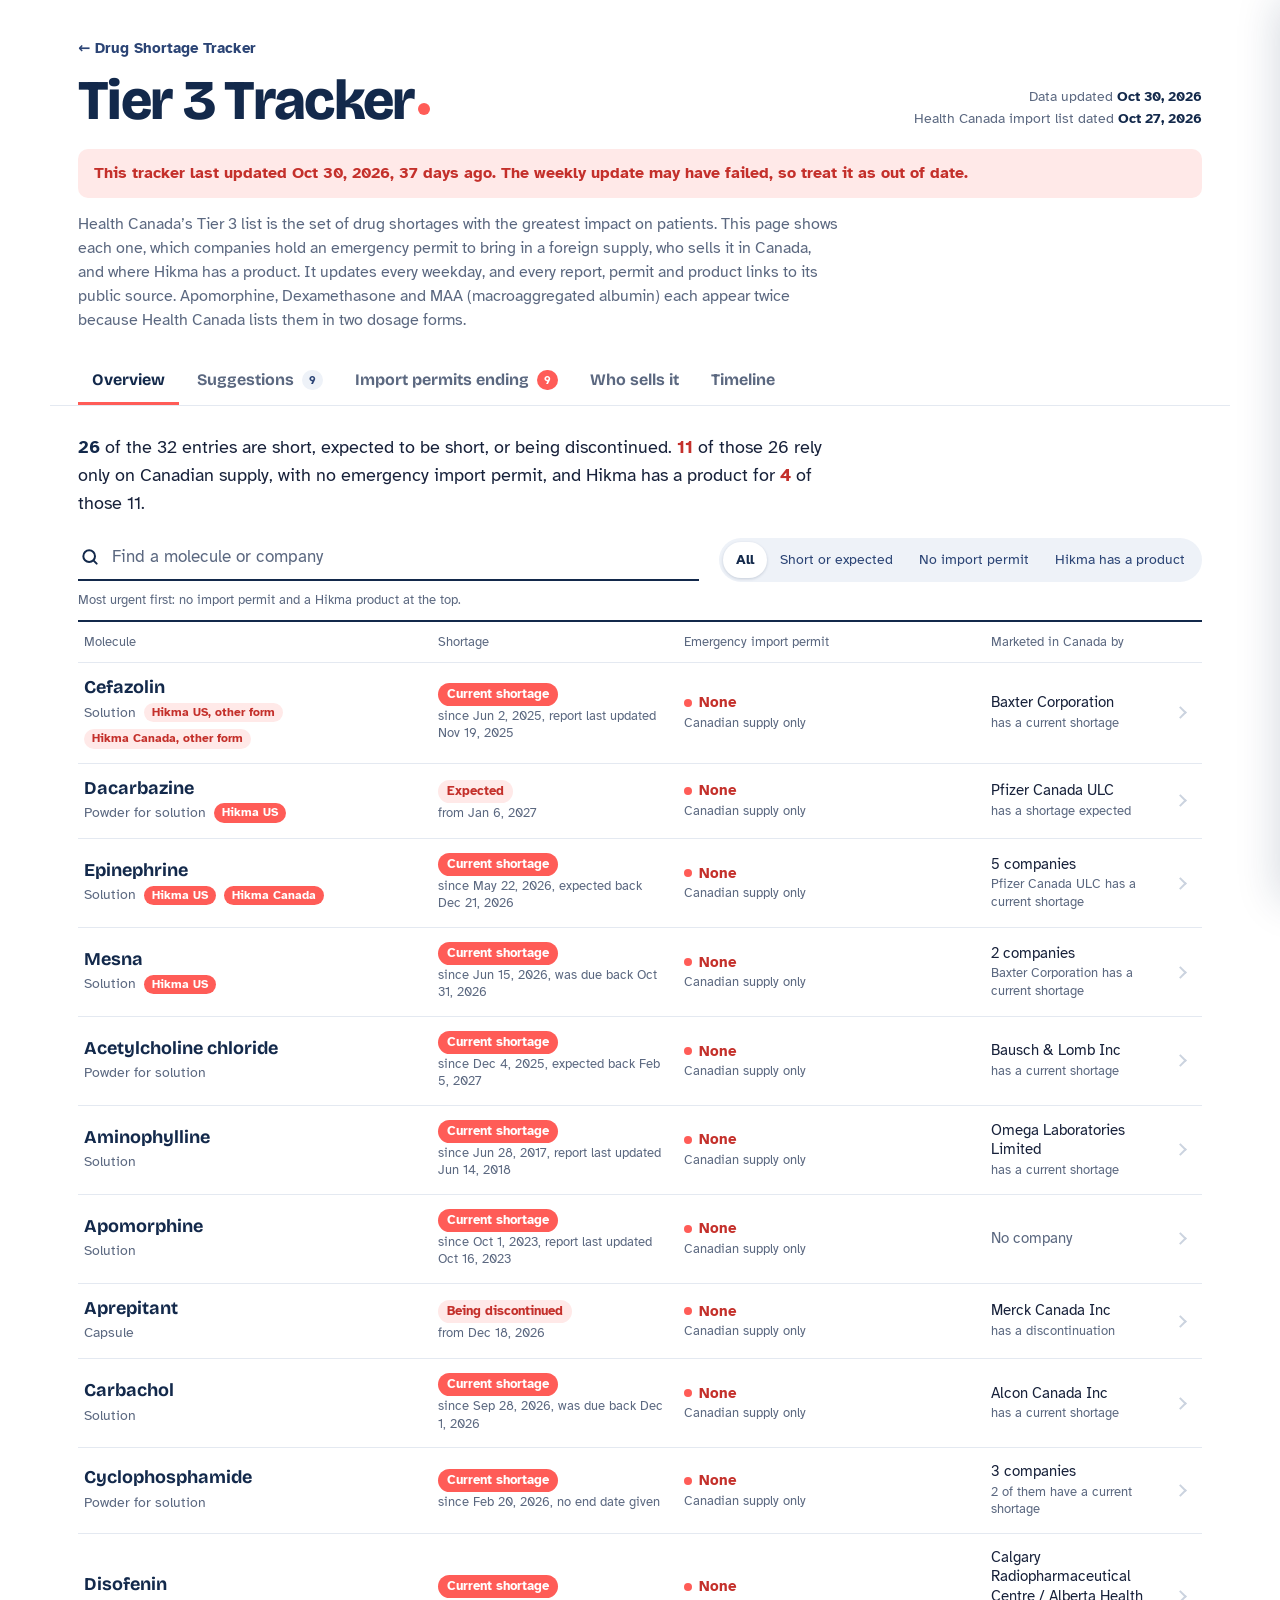
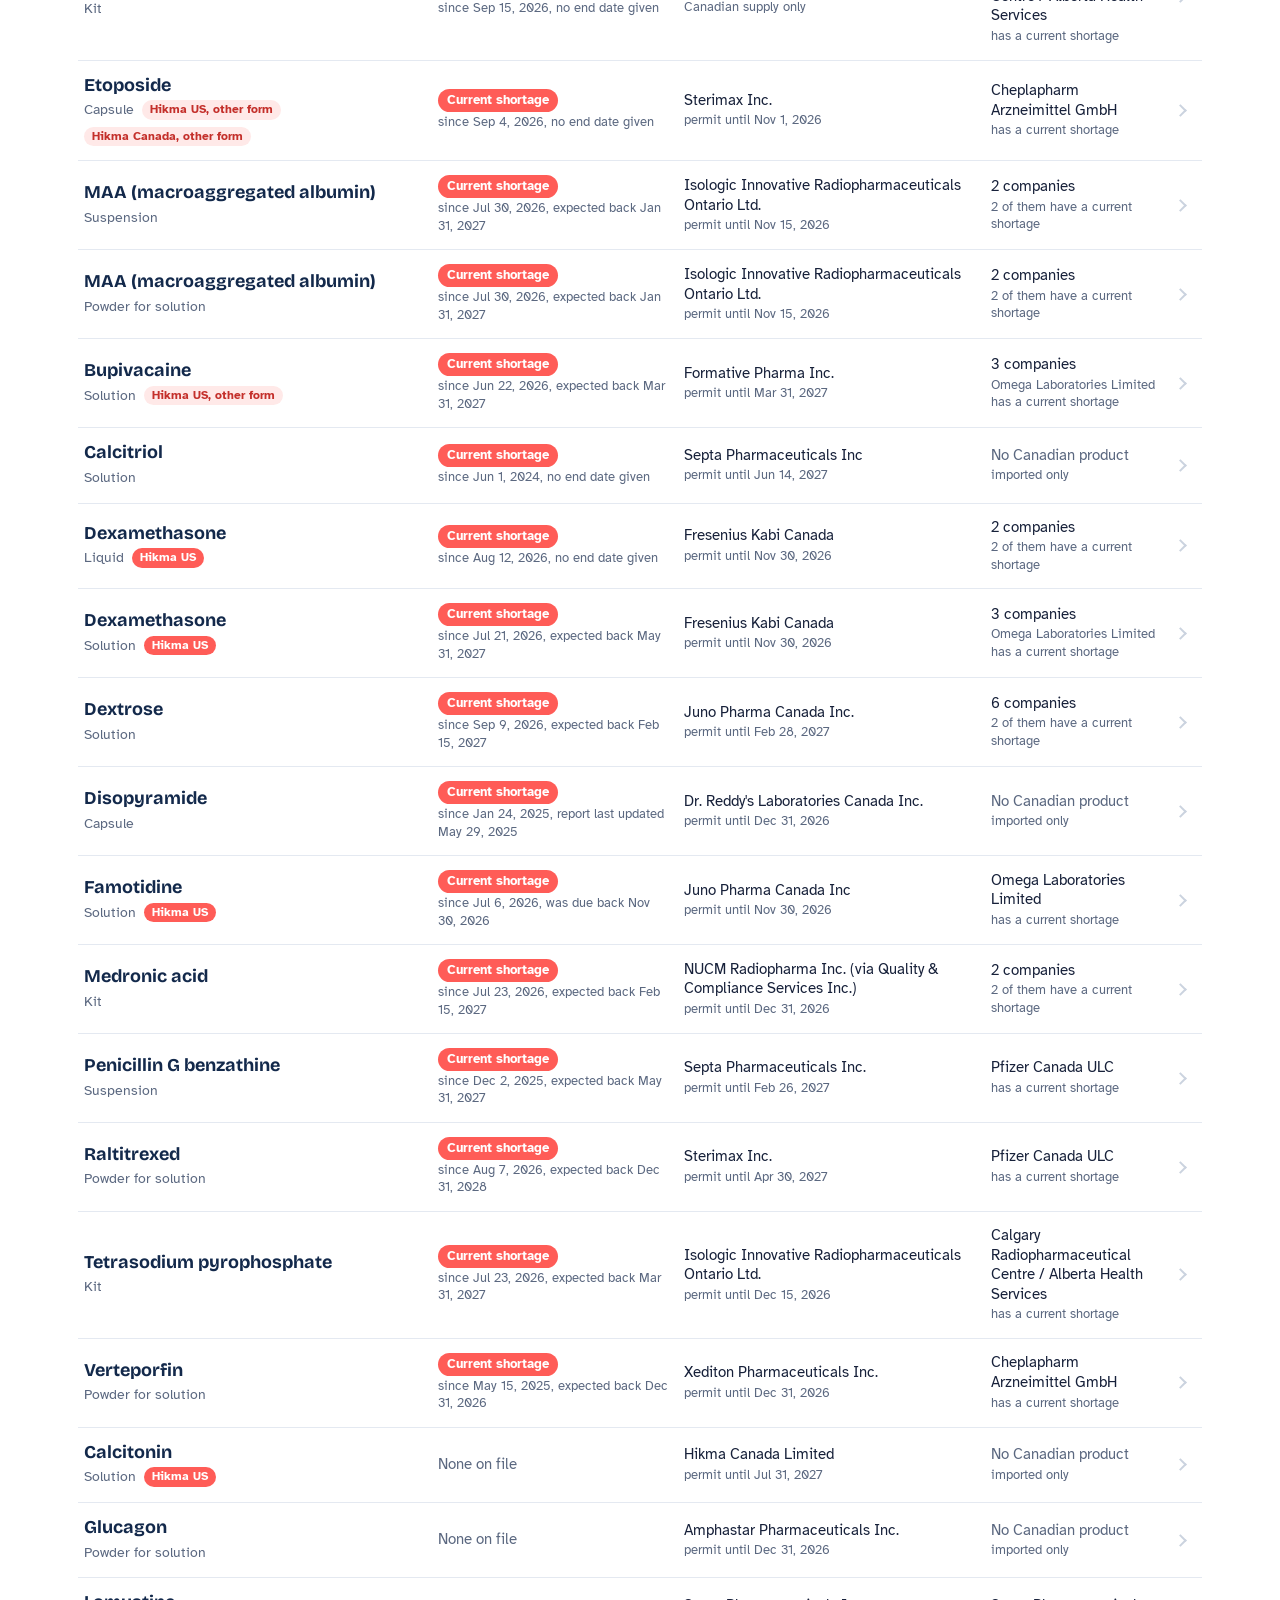
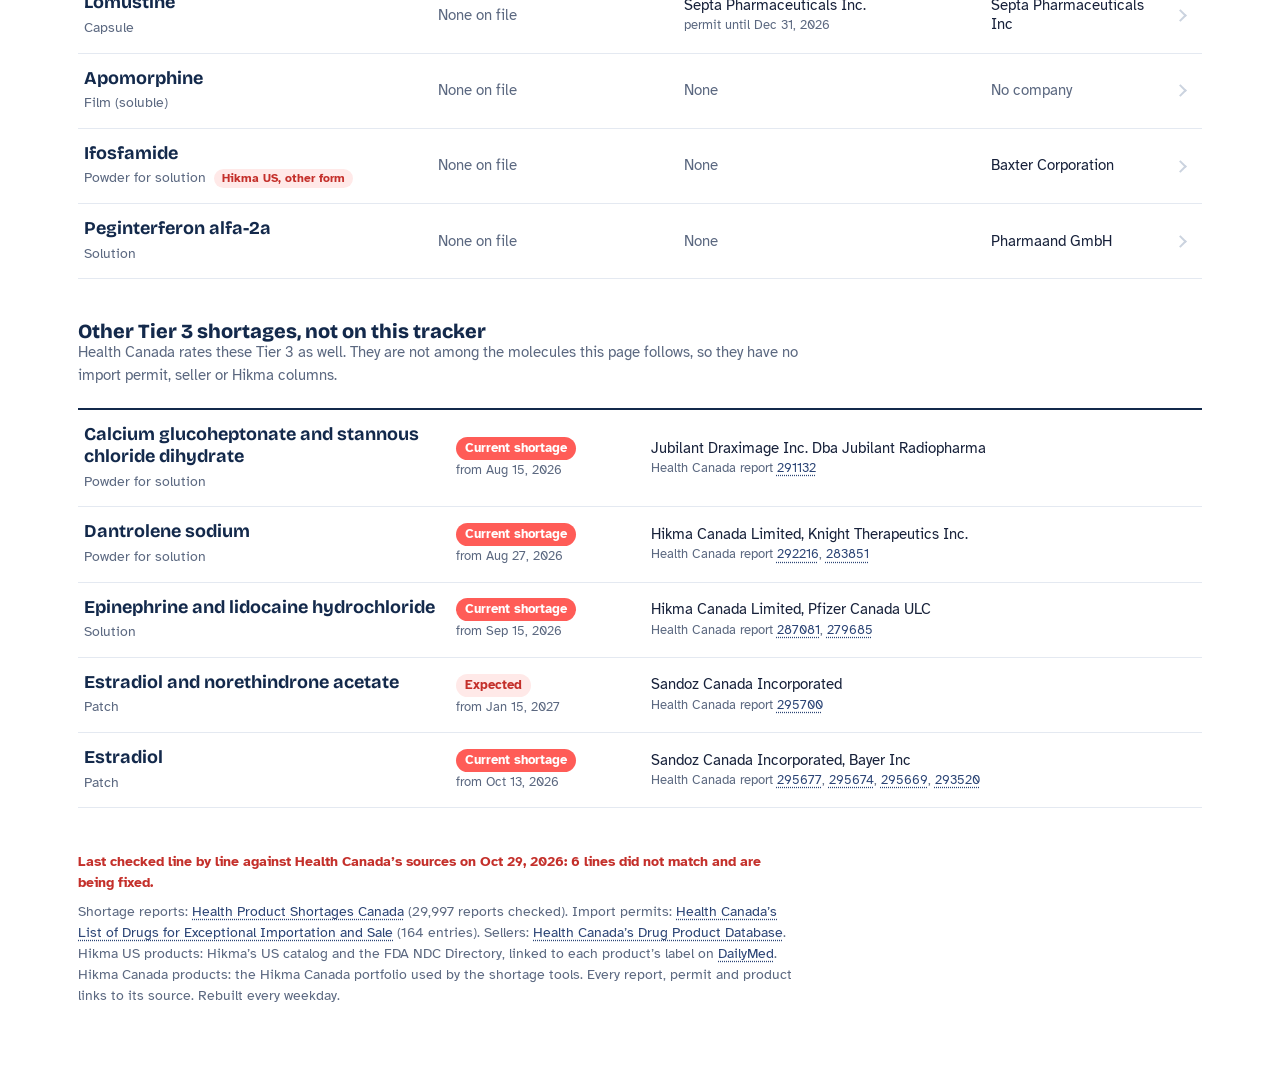
==== commit 9a364441: "Tier 3 tracker 2026-10-30" ====
--- a/tier3/index.html
+++ b/tier3/index.html
@@ -322,7 +322,7 @@
 </aside>
 
 <script>
-var DATA = {"run_date": "2026-10-29", "issued": "2026-10-27", "rows": [{"i": 0, "name": "Acetylcholine chloride", "forms": "Powder for solution", "hikma_us": "", "hikma_form": "", "hikma_us_ndc": "", "hikma_ca": "No", "status": "Actual shortage", "tier3": "Yes", "companies": "BAUSCH & LOMB INC", "start": "2025-12-04", "end": "2027-02-05", "open": 1, "stage": "", "notes": "", "changed": "", "reports": [{"Molecule": "Acetylcholine chloride (powder for solution)", "Status": "Actual shortage", "Tier 3": "Yes", "Company": "BAUSCH & LOMB INC", "Brand name": "MIOCHOL-E", "Strength": "20MG", "Dosage form": "Powder For Solution", "Form match": "Yes", "DIN": "02133326", "Start date": "2025-12-04", "End date": "2027-02-05", "Updated": "2026-10-13", "Report ID": "272933"}], "imports": [], "market": [{"company": "BAUSCH & LOMB INC", "brand": "MIOCHOL-E", "din": "02133326", "strength": "20 MG/VIAL", "form": "POWDER FOR SOLUTION", "route": "OPHTHALMIC", "status": "Marketed", "since": "2011-10-05", "form_match": true, "code": "31096"}], "market_known": true, "hikma_ca_lines": [], "hikma_ca_state": "", "score": 6, "reasons": ["Current shortage", "Health Canada rates the shortage Tier 3, its highest impact level", "No emergency import permit, so the short Canadian supply is the only supply", "Only one company markets it in Canada: Bausch & Lomb Inc"], "action": "No Hikma product"}, {"i": 1, "name": "MAA (macroaggregated albumin)", "forms": "Suspension", "hikma_us": "", "hikma_form": "", "hikma_us_ndc": "", "hikma_ca": "No", "status": "Actual shortage", "tier3": "Yes", "companies": "CALGARY RADIOPHARMACEUTICAL CENTRE / ALBERTA HEALTH SERVICES, JUBILANT DRAXIMAGE INC. DBA JUBILANT RADIOPHARMA", "start": "2026-07-23", "end": "2027-01-31", "open": 2, "stage": "", "notes": "", "changed": "", "reports": [{"Molecule": "MAA (macroaggregated albumin) (suspension)", "Status": "Actual shortage", "Tier 3": "Yes", "Company": "CALGARY RADIOPHARMACEUTICAL CENTRE / ALBERTA HEALTH SERVICES", "Brand name": "STANNOUS MAA KIT", "Strength": "2.1MG", "Dosage form": "Suspension Kit", "Form match": "Yes", "DIN": "02360845", "Start date": "2026-07-23", "End date": "2026-11-30", "Updated": "2026-09-03", "Report ID": "290505"}, {"Molecule": "MAA (macroaggregated albumin) (suspension)", "Status": "Actual shortage", "Tier 3": "Yes", "Company": "JUBILANT DRAXIMAGE INC. DBA JUBILANT RADIOPHARMA", "Brand name": "DRAXIMAGE MAA", "Strength": "2.5MG", "Dosage form": "Powder For Solution", "Form match": "Yes", "DIN": "02329417", "Start date": "2026-07-30", "End date": "2027-01-31", "Updated": "2026-10-05", "Report ID": "291124"}], "imports": [{"product": "Draximage MAA, Albumin", "importer": "Isologic Innovative Radiopharmaceuticals Ontario Ltd.", "find": "65174-270-30", "origin": "USA, Food and Drug Administration, National Drug Code (NDC): 65174-270-30", "added": "2026-10-23", "cutoff": "2026-11-15", "cutoff_raw": "November 15, 2026", "state": "Expiring", "part": "Part 1", "unsure": false}, {"product": "Macrosalb Medi-Radiopharma 2.5 mg kit for radiopharmaceutical preparation, Macroaggregated human albumin", "importer": "Quality & Compliance Services Inc. on behalf of NUCM Radiopharma Inc.", "find": "24216/01", "origin": "Hungary, European Medicines Agency, OGYI-T-24216/01", "added": "2026-10-02", "cutoff": "2026-12-31", "cutoff_raw": "December 31, 2026", "state": "Active", "part": "Part 1", "unsure": false}], "market": [{"company": "CALGARY RADIOPHARMACEUTICAL CENTRE / ALBERTA HEALTH SERVICES", "brand": "STANNOUS MAA KIT", "din": "02360845", "strength": "2.1 MG/ML", "form": "SUSPENSION, KIT", "route": "INTRAVENOUS", "status": "Marketed", "since": "2019-04-01", "form_match": true, "code": "83145"}, {"company": "JUBILANT DRAXIMAGE INC. DBA JUBILANT RADIOPHARMA", "brand": "DRAXIMAGE MAA", "din": "02329417", "strength": "2.5 MG/VIAL", "form": "POWDER FOR SOLUTION", "route": "INTRAVENOUS", "status": "Marketed", "since": "2018-08-21", "form_match": true, "code": "81516"}], "market_known": true, "hikma_ca_lines": [], "hikma_ca_state": "", "score": 3, "reasons": ["Current shortage", "Health Canada rates the shortage Tier 3, its highest impact level"], "action": "No Hikma product"}, {"i": 2, "name": "Aminophylline", "forms": "Solution", "hikma_us": "", "hikma_form": "", "hikma_us_ndc": "", "hikma_ca": "No", "status": "Actual shortage", "tier3": "Yes", "companies": "OMEGA LABORATORIES LTD", "start": "2017-06-28", "end": "", "open": 1, "stage": "", "notes": "", "changed": "", "reports": [{"Molecule": "Aminophylline (solution)", "Status": "Actual shortage", "Tier 3": "No", "Company": "OMEGA LABORATORIES LTD", "Brand name": "AMINOPHYLLINE INJ 50MG/ML", "Strength": "50MG", "Dosage form": "Solution", "Form match": "Yes", "DIN": "00582654", "Start date": "2017-06-28", "End date": "", "Updated": "2018-06-14", "Report ID": "19903"}, {"Molecule": "Aminophylline (solution)", "Status": "Resolved", "Tier 3": "Yes", "Company": "OMEGA LABORATORIES LIMITED", "Brand name": "AMINOPHYLLINE INJ 25MG/ML", "Strength": "25MG", "Dosage form": "Solution", "Form match": "Yes", "DIN": "00582662", "Start date": "2026-05-04", "End date": "2026-10-27", "Updated": "2026-10-27", "Report ID": "284545"}], "imports": [{"product": "Aminophylline Injection, Aminophylline", "importer": "Juno Pharma Canada Inc.", "find": "01502/0009", "origin": "United Kingdom, Medicines and Healthcare Product Regulatory Agency (MHRA), PL 01502/0009R", "added": "2026-06-23", "cutoff": "2026-08-30", "cutoff_raw": "August 30, 2026", "state": "Expired", "part": "Part 1", "unsure": false}, {"product": "Aminophylline Injection, aminophylline hydrate", "importer": "Septa Pharmaceuticals Inc.", "find": "12762/0559", "origin": "UK, MHRA PL 12762/0559", "added": "2024-04-26", "cutoff": "2024-07-31", "cutoff_raw": "July 31, 2024", "state": "Expired", "part": "Part 1", "unsure": false}, {"product": "Aminophylline Injection, aminophylline dihydrate", "importer": "Juno Pharmaceuticals Corp.", "find": "40869/09/03-03-2010", "origin": "Greece, National Organization for Medicines, 40869/09/03-03-2010 GR", "added": "2024-04-18", "cutoff": "2024-07-31", "cutoff_raw": "July 31, 2024", "state": "Expired", "part": "Part 1", "unsure": false}], "market": [{"company": "OMEGA LABORATORIES LIMITED", "brand": "AMINOPHYLLINE INJ 25MG/ML", "din": "00582662", "strength": "25 MG/ML", "form": "SOLUTION", "route": "INTRAVENOUS", "status": "Marketed", "since": "1984-12-31", "form_match": true, "code": "5705"}, {"company": "PFIZER CANADA ULC", "brand": "AMINOPHYLLINE INJECTION USP", "din": "00497193", "strength": "25 MG/ML", "form": "SOLUTION", "route": "INTRAVENOUS", "status": "Dormant", "since": "2024-05-09", "form_match": true, "code": "4226"}], "market_known": true, "hikma_ca_lines": [], "hikma_ca_state": "", "score": 3, "reasons": ["Health Canada still lists it as short, but no report has been updated since Jun 2018", "No emergency import permit, so the short Canadian supply is the only supply", "Only one company markets it in Canada: Omega Laboratories Limited"], "action": "No Hikma product"}, {"i": 3, "name": "Apomorphine", "forms": "Film (soluble)", "hikma_us": "", "hikma_form": "", "hikma_us_ndc": "", "hikma_ca": "No", "status": "No report found", "tier3": "", "companies": "", "start": "", "end": "", "open": 0, "stage": "", "notes": "", "changed": "", "reports": [], "imports": [], "market": [], "market_known": true, "hikma_ca_lines": [], "hikma_ca_state": "", "score": 0, "reasons": [], "action": "No Hikma product"}, {"i": 4, "name": "Apomorphine", "forms": "Solution", "hikma_us": "", "hikma_form": "", "hikma_us_ndc": "", "hikma_ca": "No", "status": "Actual shortage", "tier3": "Yes", "companies": "PALADIN LABS INC.", "start": "2023-10-01", "end": "", "open": 2, "stage": "", "notes": "", "changed": "", "reports": [{"Molecule": "Apomorphine (solution)", "Status": "Actual shortage", "Tier 3": "No", "Company": "PALADIN LABS INC.", "Brand name": "MOVAPO", "Strength": "10MG", "Dosage form": "Solution", "Form match": "Yes", "DIN": "02459132", "Start date": "2023-10-01", "End date": "", "Updated": "2023-10-16", "Report ID": "207114"}, {"Molecule": "Apomorphine (solution)", "Status": "To be discontinued", "Tier 3": "Yes", "Company": "PALADIN LABS INC.", "Brand name": "MOVAPO", "Strength": "10MG", "Dosage form": "Solution", "Form match": "Yes", "DIN": "02459132", "Start date": "2023-10-31", "End date": "", "Updated": "2023-11-17", "Report ID": "207624"}], "imports": [{"product": "APO-go Pen, Apomorphine Hydrochloride", "importer": "Aguettant Canada Inc.", "find": "", "origin": "United Kingdom, Medicines and Healthcare Products Regulatory Agency, PL 04483/0073", "added": "2025-12-15", "cutoff": "2026-10-22", "cutoff_raw": "October 22, 2026", "state": "Expired", "part": "Part 1", "unsure": false}, {"product": "APO-go Pen, Apomorphine Hydrochloride", "importer": "Accuristix", "find": "", "origin": "United Kingdom, Medicines and Healthcare Products Regulatory Agency, PL 04483/0073", "added": "2023-12-11", "cutoff": "2024-12-31", "cutoff_raw": "December 31, 2024", "state": "Expired", "part": "Part 1", "unsure": false}], "market": [], "market_known": true, "hikma_ca_lines": [], "hikma_ca_state": "", "score": 4, "reasons": ["Health Canada still lists it as short, but no report has been updated since Oct 2023", "Health Canada rates the shortage Tier 3, its highest impact level", "No emergency import permit, so the short Canadian supply is the only supply", "No company markets it in Canada"], "action": "No Hikma product"}, {"i": 5, "name": "Aprepitant", "forms": "Capsule", "hikma_us": "", "hikma_form": "", "hikma_us_ndc": "", "hikma_ca": "No", "status": "To be discontinued", "tier3": "Yes", "companies": "MERCK CANADA INC", "start": "2026-12-18", "end": "", "open": 3, "stage": "", "notes": "", "changed": "", "reports": [{"Molecule": "Aprepitant (capsule)", "Status": "To be discontinued", "Tier 3": "Yes", "Company": "MERCK CANADA INC", "Brand name": "EMEND", "Strength": "80MG", "Dosage form": "Capsule", "Form match": "Yes", "DIN": "02298791", "Start date": "2026-12-18", "End date": "", "Updated": "2026-07-16", "Report ID": "275220"}, {"Molecule": "Aprepitant (capsule)", "Status": "To be discontinued", "Tier 3": "Yes", "Company": "MERCK CANADA INC", "Brand name": "EMEND TRI-PACK", "Strength": "80MG 125MG", "Dosage form": "Capsule Kit", "Form match": "Yes", "DIN": "02298813", "Start date": "2027-02-26", "End date": "", "Updated": "2026-07-16", "Report ID": "275233"}, {"Molecule": "Aprepitant (capsule)", "Status": "To be discontinued", "Tier 3": "Yes", "Company": "MERCK CANADA INC", "Brand name": "EMEND", "Strength": "125MG", "Dosage form": "Capsule", "Form match": "Yes", "DIN": "02298805", "Start date": "2027-04-30", "End date": "", "Updated": "2026-07-16", "Report ID": "275223"}], "imports": [], "market": [{"company": "MERCK CANADA INC", "brand": "EMEND", "din": "02298805", "strength": "125 MG", "form": "CAPSULE", "route": "ORAL", "status": "Marketed", "since": "2007-09-24", "form_match": true, "code": "78411"}, {"company": "MERCK CANADA INC", "brand": "EMEND", "din": "02298791", "strength": "80 MG", "form": "CAPSULE", "route": "ORAL", "status": "Marketed", "since": "2007-09-24", "form_match": true, "code": "78410"}], "market_known": true, "hikma_ca_lines": [], "hikma_ca_state": "", "score": 5, "reasons": ["Being discontinued from Dec 18, 2026", "Health Canada rates the shortage Tier 3, its highest impact level", "No emergency import permit, so the short Canadian supply is the only supply", "Only one company markets it in Canada: Merck Canada Inc"], "action": "No Hikma product"}, {"i": 6, "name": "Bupivacaine", "forms": "Solution", "hikma_us": "Bupivacaine HCl Injection, 6 SKUs (0.25%, 0.5% and 0.75%, in 10 mL and 30 mL vials)", "hikma_form": "plain bupivacaine, not the spinal kind in dextrose", "hikma_us_ndc": "0143-9330", "hikma_ca": "Yes", "status": "Actual shortage", "tier3": "Yes", "companies": "FORMATIVE PHARMA INC., OMEGA LABORATORIES LIMITED", "start": "2026-06-22", "end": "2027-03-31", "open": 2, "stage": "", "notes": "", "changed": "", "reports": [{"Molecule": "Bupivacaine (solution)", "Status": "Actual shortage", "Tier 3": "Yes", "Company": "OMEGA LABORATORIES LIMITED", "Brand name": "BUPIVACAINE HYDROCHLORIDE IN DEXTROSE INJECTION USP", "Strength": "7.5MG", "Dosage form": "Solution", "Form match": "Yes", "DIN": "02512424", "Start date": "2026-06-22", "End date": "2027-03-31", "Updated": "2026-09-11", "Report ID": "288791"}, {"Molecule": "Bupivacaine (solution)", "Status": "Anticipated shortage", "Tier 3": "Yes", "Company": "FORMATIVE PHARMA INC.", "Brand name": "BUPIVACAINE HYDROCHLORIDE IN DEXTROSE INJECTION USP", "Strength": "7.5MG", "Dosage form": "Solution", "Form match": "Yes", "DIN": "02536714", "Start date": "2026-12-01", "End date": "", "Updated": "2026-09-21", "Report ID": "289841"}, {"Molecule": "Bupivacaine (solution)", "Status": "Actual shortage", "Tier 3": "No", "Company": "PFIZER CANADA INC", "Brand name": "MARCAINE", "Strength": "2.5MG", "Dosage form": "Solution", "Form match": "Other form", "DIN": "02305895", "Start date": "2018-01-31", "End date": "", "Updated": "2018-02-08", "Report ID": "30195"}, {"Molecule": "Bupivacaine (solution)", "Status": "Actual shortage", "Tier 3": "No", "Company": "PFIZER CANADA INC", "Brand name": "MARCAINE", "Strength": "5.0MG", "Dosage form": "Solution", "Form match": "Other form", "DIN": "02241919", "Start date": "2018-02-21", "End date": "", "Updated": "2019-06-12", "Report ID": "32865"}, {"Molecule": "Bupivacaine (solution)", "Status": "Actual shortage", "Tier 3": "No", "Company": "PFIZER CANADA INC", "Brand name": "MARCAINE", "Strength": "2.5MG", "Dosage form": "Solution", "Form match": "Other form", "DIN": "02241918", "Start date": "2018-03-20", "End date": "", "Updated": "2019-06-12", "Report ID": "40787"}, {"Molecule": "Bupivacaine (solution)", "Status": "Actual shortage", "Tier 3": "No", "Company": "PFIZER CANADA INC", "Brand name": "MARCAINE", "Strength": "2.5MG", "Dosage form": "Solution", "Form match": "Other form", "DIN": "02241918", "Start date": "2018-03-30", "End date": "", "Updated": "2019-06-12", "Report ID": "40793"}, {"Molecule": "Bupivacaine (solution)", "Status": "Actual shortage", "Tier 3": "No", "Company": "PFIZER CANADA INC", "Brand name": "MARCAINE", "Strength": "5.0MG", "Dosage form": "Solution", "Form match": "Other form", "DIN": "02241919", "Start date": "2019-01-09", "End date": "", "Updated": "2019-01-10", "Report ID": "56518"}, {"Molecule": "Bupivacaine (solution)", "Status": "Actual shortage", "Tier 3": "No", "Company": "PFIZER CANADA ULC", "Brand name": "MARCAINE", "Strength": "150MG", "Dosage form": "Solution Solution", "Form match": "Other form", "DIN": "02241917", "Start date": "2025-03-30", "End date": "", "Updated": "2026-08-04", "Report ID": "290610"}], "imports": [{"product": "Bupisen iperbarica 7,5 mg/ml soluzione iniettabile, Bupivacaine Hydrochloride", "importer": "Formative Pharma Inc.", "find": "034171215", "origin": "Italy, Italian Medicines Agency, MA No. 034171215", "added": "2026-09-18", "cutoff": "2027-03-31", "cutoff_raw": "March 31, 2027", "state": "Active", "part": "Part 1", "unsure": false}], "market": [{"company": "FORMATIVE PHARMA INC.", "brand": "BUPIVACAINE HYDROCHLORIDE IN DEXTROSE INJECTION USP", "din": "02536714", "strength": "7.5 MG/ML", "form": "SOLUTION", "route": "INTRASPINAL", "status": "Marketed", "since": "2024-03-19", "form_match": true, "code": "102546"}, {"company": "OMEGA LABORATORIES LIMITED", "brand": "BUPIVACAINE HYDROCHLORIDE IN DEXTROSE INJECTION USP", "din": "02512424", "strength": "7.5 MG/ML", "form": "SOLUTION", "route": "INTRASPINAL", "status": "Marketed", "since": "2021-10-02", "form_match": true, "code": "100171"}, {"company": "STERIMAX INC", "brand": "BUPIVACAINE HYDROCHLORIDE IN DEXTROSE INJECTION USP", "din": "02460645", "strength": "7.5 MG/ML", "form": "SOLUTION", "route": "INTRASPINAL", "status": "Marketed", "since": "2018-03-13", "form_match": true, "code": "94807"}, {"company": "ASPEN PHARMACARE CANADA INC.", "brand": "SENSORCAINE", "din": "01976141", "strength": "2.5 MG/ML", "form": "SOLUTION", "route": "EPIDURAL, BLOCK/INFILTRATION", "status": "Marketed", "since": "2018-06-20", "form_match": false, "code": "16161"}, {"company": "ASPEN PHARMACARE CANADA INC.", "brand": "SENSORCAINE", "din": "01976168", "strength": "5 MG/ML", "form": "SOLUTION", "route": "EPIDURAL, BLOCK/INFILTRATION", "status": "Marketed", "since": "2018-06-09", "form_match": false, "code": "16164"}, {"company": "BAXTER CORPORATION", "brand": "BUPIVACAINE HYDROCHLORIDE INJECTION, USP", "din": "02488930", "strength": "7.5 MG/ML", "form": "SOLUTION", "route": "EPIDURAL, RETROBULBAR", "status": "Marketed", "since": "2022-08-15", "form_match": false, "code": "97900"}, {"company": "PFIZER CANADA ULC", "brand": "MARCAINE", "din": "02241917", "strength": "150 MG/20 ML", "form": "SOLUTION", "route": "RETROBULBAR, EPIDURAL", "status": "Marketed", "since": "2019-06-21", "form_match": false, "code": "65587"}, {"company": "PFIZER CANADA ULC", "brand": "MARCAINE", "din": "02305909", "strength": "250 MG/50 ML", "form": "SOLUTION", "route": "BLOCK/INFILTRATION", "status": "Marketed", "since": "2019-06-06", "form_match": false, "code": "79145"}, {"company": "STERIMAX INC", "brand": "BUPIVACAINE INJECTION BP", "din": "02443686", "strength": "2.5 MG/ML", "form": "SOLUTION", "route": "EPIDURAL, BLOCK/INFILTRATION", "status": "Marketed", "since": "2016-05-20", "form_match": false, "code": "92837"}, {"company": "STERIMAX INC", "brand": "BUPIVACAINE INJECTION BP", "din": "02443694", "strength": "5 MG/ML", "form": "SOLUTION", "route": "EPIDURAL, BLOCK/INFILTRATION", "status": "Marketed", "since": "2016-05-20", "form_match": false, "code": "92838"}, {"company": "AURO PHARMA INC", "brand": "BUPIVACAINE HEAVY INJECTION BP", "din": "02470616", "strength": "15 MG/2 ML", "form": "SOLUTION", "route": "INTRASPINAL", "status": "Approved, not yet marketed", "since": "2017-12-11", "form_match": true, "code": "95961"}, {"company": "EUGIA PHARMA INC.", "brand": "BUPIVACAINE HEAVY INJECTION BP", "din": "02535351", "strength": "15 MG/2 ML", "form": "SOLUTION", "route": "INTRASPINAL", "status": "Approved, not yet marketed", "since": "2023-02-10", "form_match": true, "code": "102421"}, {"company": "AURO PHARMA INC", "brand": "BUPIVACAINE INJECTION BP", "din": "02457547", "strength": "2.5 MG/ML", "form": "SOLUTION", "route": "EPIDURAL, BLOCK/INFILTRATION", "status": "Approved, not yet marketed", "since": "2016-09-15", "form_match": false, "code": "94460"}, {"company": "AURO PHARMA INC", "brand": "BUPIVACAINE INJECTION BP", "din": "02457555", "strength": "5 MG/ML", "form": "SOLUTION", "route": "EPIDURAL, BLOCK/INFILTRATION", "status": "Approved, not yet marketed", "since": "2016-09-15", "form_match": false, "code": "94461"}, {"company": "BAXTER CORPORATION", "brand": "BUPIVACAINE HYDROCHLORIDE INJECTION, USP", "din": "02488914", "strength": "2.5 MG/ML", "form": "SOLUTION", "route": "EPIDURAL, BLOCK/INFILTRATION", "status": "Approved, not yet marketed", "since": "2019-05-23", "form_match": false, "code": "97898"}, {"company": "BAXTER CORPORATION", "brand": "BUPIVACAINE HYDROCHLORIDE INJECTION, USP", "din": "02488922", "strength": "5 MG/ML", "form": "SOLUTION", "route": "BLOCK/INFILTRATION, EPIDURAL", "status": "Approved, not yet marketed", "since": "2019-05-23", "form_match": false, "code": "97899"}, {"company": "EUGIA PHARMA INC.", "brand": "BUPIVACAINE INJECTION BP", "din": "02539772", "strength": "2.5 MG/ML", "form": "SOLUTION", "route": "EPIDURAL, BLOCK/INFILTRATION", "status": "Approved, not yet marketed", "since": "2023-07-21", "form_match": false, "code": "102851"}, {"company": "EUGIA PHARMA INC.", "brand": "BUPIVACAINE INJECTION BP", "din": "02539780", "strength": "5 MG/ML", "form": "SOLUTION", "route": "BLOCK/INFILTRATION, EPIDURAL", "status": "Approved, not yet marketed", "since": "2023-07-21", "form_match": false, "code": "102852"}, {"company": "FORMATIVE PHARMA INC.", "brand": "BUPIVACAINE HYDROCHLORIDE INJECTION USP", "din": "02568500", "strength": "2.5 MG/ML", "form": "SOLUTION", "route": "BLOCK/INFILTRATION, EPIDURAL", "status": "Approved, not yet marketed", "since": "2026-05-25", "form_match": false, "code": "107081"}, {"company": "FORMATIVE PHARMA INC.", "brand": "BUPIVACAINE HYDROCHLORIDE INJECTION USP", "din": "02568519", "strength": "5 MG/ML", "form": "SOLUTION", "route": "BLOCK/INFILTRATION, EPIDURAL", "status": "Approved, not yet marketed", "since": "2026-05-25", "form_match": false, "code": "107082"}, {"company": "HIKMA CANADA LIMITED", "brand": "BUPIVACAINE HYDROCHLORIDE INJECTION USP", "din": "02569094", "strength": "2.5 MG/ML", "form": "SOLUTION", "route": "BLOCK/INFILTRATION, EPIDURAL", "status": "Approved, not yet marketed", "since": "2026-06-15", "form_match": false, "code": "107136"}, {"company": "HIKMA CANADA LIMITED", "brand": "BUPIVACAINE HYDROCHLORIDE INJECTION USP", "din": "02569108", "strength": "5 MG/ML", "form": "SOLUTION", "route": "BLOCK/INFILTRATION, EPIDURAL", "status": "Approved, not yet marketed", "since": "2026-06-15", "form_match": false, "code": "107137"}, {"company": "OMEGA LABORATORIES LIMITED", "brand": "BUPIVACAINE HYDROCHLORIDE INJECTION USP", "din": "02507625", "strength": "7.5 MG/ML", "form": "SOLUTION", "route": "RETROBULBAR, EPIDURAL", "status": "Approved, not yet marketed", "since": "2020-11-06", "form_match": false, "code": "99699"}, {"company": "STERIMAX INC", "brand": "BUPIVACAINE HYDROCHLORIDE INJECTION, USP", "din": "02504952", "strength": "2.5 MG/ML", "form": "SOLUTION", "route": "EPIDURAL, BLOCK/INFILTRATION", "status": "Approved, not yet marketed", "since": "2020-09-11", "form_match": false, "code": "99432"}, {"company": "STERIMAX INC", "brand": "BUPIVACAINE HYDROCHLORIDE INJECTION, USP", "din": "02504960", "strength": "5 MG/ML", "form": "SOLUTION", "route": "BLOCK/INFILTRATION", "status": "Approved, not yet marketed", "since": "2020-09-11", "form_match": false, "code": "99433"}, {"company": "STERIMAX INC", "brand": "BUPIVACAINE HYDROCHLORIDE INJECTION, USP", "din": "02504979", "strength": "7.5 MG/ML", "form": "SOLUTION", "route": "EPIDURAL, RETROBULBAR", "status": "Dormant", "since": "2025-07-30", "form_match": false, "code": "99434"}], "market_known": true, "hikma_ca_lines": [], "hikma_ca_state": "", "score": 5, "reasons": ["Current shortage", "Health Canada rates the shortage Tier 3, its highest impact level", "Hikma US has it, but as plain bupivacaine, not the spinal kind in dextrose: Bupivacaine HCl Injection, 6 SKUs (0.25%, 0.5% and 0.75%, in 10 mL and 30 mL vials)", "No end date given for the shortage"], "action": "Hikma US has another form"}, {"i": 7, "name": "Calcitonin", "forms": "Solution", "hikma_us": "Calcitonin Salmon Injection 400 units/2 mL (NDC 24201-400-02)", "hikma_form": "", "hikma_us_ndc": "24201-400", "hikma_ca": "No", "status": "No report found", "tier3": "", "companies": "", "start": "", "end": "", "open": 0, "stage": "", "notes": "", "changed": "", "reports": [], "imports": [{"product": "Calcitonin Salmon Injection, USP, Synthetic,Calcitonin Salmon", "importer": "Hikma Canada Limited", "find": "", "origin": "United States, United States, Food and Drug Administration, National Drug Code (NDC) 24201-400-02", "added": "2026-08-01", "cutoff": "2027-07-31", "cutoff_raw": "July 31, 2027", "state": "Active", "part": "Part 1", "unsure": false}, {"product": "Calcitonin Salmon Injection, USP, Synthetic,Calcitonin Salmon", "importer": "Hikma Canada Limited", "find": "", "origin": "United States, United States, Food and Drug Administration, National Drug Code (NDC) 24201-400-02", "added": "2025-04-03", "cutoff": "2026-01-31", "cutoff_raw": "January 31, 2026", "state": "Expired", "part": "Part 1", "unsure": false}, {"product": "Calcitonin Salmon Injection, USP, Synthetic Calcitonin Salmon", "importer": "Hikma Canada Limited", "find": "Solution, 200 units Intramuscular (IM), Subcutaneous (SC)", "origin": "United States, US FDA, NDC 24201-400-02", "added": "2023-04-24", "cutoff": "2024-09-30", "cutoff_raw": "September 30, 2024", "state": "Expired", "part": "Part 1", "unsure": false}], "market": [{"company": "STERIMAX INC", "brand": "CALCITONIN SALMON INJECTION USP", "din": "02383233", "strength": "200 UNIT/ML", "form": "SOLUTION", "route": "INTRAMUSCULAR, SUBCUTANEOUS", "status": "Approved, not yet marketed", "since": "2024-04-17", "form_match": true, "code": "86900"}, {"company": "NOVARTIS PHARMACEUTICALS CANADA INC", "brand": "MIACALCIN INJECTION 200IU/ML", "din": "02144301", "strength": "200 UNIT/ML", "form": "LIQUID", "route": "INTRAVENOUS, INTRAMUSCULAR, SUBCUTANEOUS", "status": "Approved, not yet marketed", "since": "1998-05-11", "form_match": false, "code": "43968"}], "market_known": true, "hikma_ca_lines": [], "hikma_ca_state": "", "score": 0, "reasons": [], "action": "Import from Hikma US"}, {"i": 8, "name": "Calcitriol", "forms": "Solution", "hikma_us": "", "hikma_form": "", "hikma_us_ndc": "", "hikma_ca": "No", "status": "Actual shortage", "tier3": "Yes", "companies": "STERIMAX INC", "start": "2024-06-01", "end": "", "open": 1, "stage": "", "notes": "", "changed": "", "reports": [{"Molecule": "Calcitriol (solution)", "Status": "Actual shortage", "Tier 3": "Yes", "Company": "STERIMAX INC", "Brand name": "CALCITRIOL INJECTION USP", "Strength": "1MCG", "Dosage form": "Solution", "Form match": "Yes", "DIN": "02399334", "Start date": "2024-06-01", "End date": "", "Updated": "2026-08-26", "Report ID": "218148"}], "imports": [{"product": "Bonky Injection 1 μg, Calcitriol", "importer": "Septa Pharmaceuticals Inc", "find": "Injection, 1 μg; intravenous", "origin": "South Korea, Ministry of Food and Drug Safety, 78", "added": "2026-08-07", "cutoff": "2027-06-14", "cutoff_raw": "June 14, 2027", "state": "Active", "part": "Part 1", "unsure": false}, {"product": "Calcitriol Injection USP, Calcitriol", "importer": "Sterimax Inc.", "find": "72266-251-10", "origin": "United States, Food and Drug Administration, NDC 72266-251-10", "added": "2024-06-14", "cutoff": "2026-07-31", "cutoff_raw": "July 31, 2026", "state": "Expired", "part": "Part 1", "unsure": false}], "market": [{"company": "ODAN LABORATORIESLTD", "brand": "CALCITRIOL-ODAN", "din": "02431637", "strength": "0.25 MCG", "form": "CAPSULE", "route": "ORAL", "status": "Marketed", "since": "2014-10-10", "form_match": false, "code": "91612"}, {"company": "ODAN LABORATORIESLTD", "brand": "CALCITRIOL-ODAN", "din": "02431645", "strength": "0.5 MCG", "form": "CAPSULE", "route": "ORAL", "status": "Marketed", "since": "2014-10-10", "form_match": false, "code": "91613"}, {"company": "PHARMASCIENCE INC", "brand": "PMS-CALCITRIOL", "din": "02495899", "strength": "0.25 MCG", "form": "CAPSULE", "route": "ORAL", "status": "Marketed", "since": "2026-09-30", "form_match": false, "code": "98579"}, {"company": "PHARMASCIENCE INC", "brand": "PMS-CALCITRIOL", "din": "02495902", "strength": "0.5 MCG", "form": "CAPSULE", "route": "ORAL", "status": "Marketed", "since": "2026-09-30", "form_match": false, "code": "98580"}, {"company": "SEARCHLIGHT PHARMA INC", "brand": "ROCALTROL", "din": "00481823", "strength": "0.25 MCG", "form": "CAPSULE", "route": "ORAL", "status": "Marketed", "since": "2022-03-14", "form_match": false, "code": "3430"}, {"company": "SEARCHLIGHT PHARMA INC", "brand": "ROCALTROL", "din": "00481815", "strength": "0.5 MCG", "form": "CAPSULE", "route": "ORAL", "status": "Marketed", "since": "2022-03-14", "form_match": false, "code": "3429"}, {"company": "TARO PHARMACEUTICALS INC", "brand": "TARO-CALCITRIOL", "din": "02485710", "strength": "0.25 MCG", "form": "CAPSULE", "route": "ORAL", "status": "Marketed", "since": "2019-06-03", "form_match": false, "code": "97594"}, {"company": "TARO PHARMACEUTICALS INC", "brand": "TARO-CALCITRIOL", "din": "02485729", "strength": "0.5 MCG", "form": "CAPSULE", "route": "ORAL", "status": "Marketed", "since": "2019-06-03", "form_match": false, "code": "97595"}, {"company": "STERIMAX INC", "brand": "CALCITRIOL INJECTION USP", "din": "02399334", "strength": "1 MCG/ML", "form": "SOLUTION", "route": "INTRAVENOUS", "status": "Dormant", "since": "2025-04-23", "form_match": true, "code": "88422"}, {"company": "STERIMAX INC", "brand": "CALCITRIOL INJECTION USP", "din": "02399342", "strength": "2 MCG/ML", "form": "SOLUTION", "route": "INTRAVENOUS", "status": "Dormant", "since": "2017-10-18", "form_match": true, "code": "88423"}, {"company": "JAMP PHARMA CORPORATION", "brand": "JAMP CALCITRIOL", "din": "02571668", "strength": "0.25 MCG", "form": "CAPSULE", "route": "ORAL", "status": "Approved, not yet marketed", "since": "2026-09-18", "form_match": false, "code": "107369"}, {"company": "JAMP PHARMA CORPORATION", "brand": "JAMP CALCITRIOL", "din": "02571676", "strength": "0.5 MCG", "form": "CAPSULE", "route": "ORAL", "status": "Approved, not yet marketed", "since": "2026-09-18", "form_match": false, "code": "107370"}], "market_known": true, "hikma_ca_lines": [], "hikma_ca_state": "", "score": 5, "reasons": ["Current shortage", "Health Canada rates the shortage Tier 3, its highest impact level", "No company markets it in Canada", "No end date given for the shortage"], "action": "No Hikma product"}, {"i": 9, "name": "Carbachol", "forms": "Solution", "hikma_us": "", "hikma_form": "", "hikma_us_ndc": "", "hikma_ca": "No", "status": "Actual shortage", "tier3": "Yes", "companies": "ALCON CANADA INC", "start": "2026-09-28", "end": "2026-12-01", "open": 1, "stage": "", "notes": "", "changed": "", "reports": [{"Molecule": "Carbachol (solution)", "Status": "Actual shortage", "Tier 3": "Yes", "Company": "ALCON CANADA INC", "Brand name": "MIOSTAT OPHTHALMIC LIQ 0.01%", "Strength": ".01%", "Dosage form": "Solution", "Form match": "Yes", "DIN": "00042544", "Start date": "2026-09-28", "End date": "2026-12-01", "Updated": "2026-10-26", "Report ID": "293982"}], "imports": [{"product": "Miostat, Carbachol", "importer": "Alcon Canada Inc", "find": "0065-0023-15", "origin": "United States, US FDA, NDC 0065-0023-15", "added": "2023-02-16", "cutoff": "2023-04-01", "cutoff_raw": "April 1, 2023", "state": "Expired", "part": "Part 1", "unsure": false}], "market": [{"company": "ALCON CANADA INC", "brand": "MIOSTAT OPHTHALMIC LIQ 0.01%", "din": "00042544", "strength": "0.01 %", "form": "SOLUTION", "route": "INTRAOCULAR", "status": "Marketed", "since": "1980-12-31", "form_match": true, "code": "3906"}], "market_known": true, "hikma_ca_lines": [], "hikma_ca_state": "", "score": 6, "reasons": ["Current shortage", "Health Canada rates the shortage Tier 3, its highest impact level", "No emergency import permit, so the short Canadian supply is the only supply", "Only one company markets it in Canada: Alcon Canada Inc"], "action": "No Hikma product"}, {"i": 10, "name": "Cefazolin", "forms": "Solution", "hikma_us": "Cefazolin for Injection, powder, 1 g vial", "hikma_form": "a powder", "hikma_us_ndc": "0143-9262", "hikma_ca": "Yes", "status": "Actual shortage", "tier3": "Yes", "companies": "BAXTER CORPORATION", "start": "2025-06-02", "end": "", "open": 2, "stage": "", "notes": "", "changed": "", "reports": [{"Molecule": "Cefazolin (solution)", "Status": "Actual shortage", "Tier 3": "Yes", "Company": "BAXTER CORPORATION", "Brand name": "CEFAZOLIN INJECTION, USP", "Strength": "20MG", "Dosage form": "Solution", "Form match": "Yes", "DIN": "02496313", "Start date": "2025-06-02", "End date": "", "Updated": "2025-11-19", "Report ID": "254446"}, {"Molecule": "Cefazolin (solution)", "Status": "Actual shortage", "Tier 3": "Yes", "Company": "BAXTER CORPORATION", "Brand name": "CEFAZOLIN INJECTION, USP", "Strength": "20MG", "Dosage form": "Solution", "Form match": "Yes", "DIN": "02496313", "Start date": "2025-06-14", "End date": "", "Updated": "2025-11-19", "Report ID": "254442"}, {"Molecule": "Cefazolin (solution)", "Status": "Resolved", "Tier 3": "No", "Company": "SANDOZ CANADA INCORPORATED", "Brand name": "CEFAZOLIN FOR INJECTION USP", "Strength": "1G", "Dosage form": "Powder For Solution", "Form match": "Other form", "DIN": "02308959", "Start date": "2026-08-10", "End date": "2026-10-05", "Updated": "2026-10-06", "Report ID": "290996"}], "imports": [{"product": "Cefazolin in Dextrose, Cefazolin", "importer": "Baxter Canada", "find": "0338-3503-41", "origin": "United States, Food and Drug Administration, National Drug Code (NDC): 0338-3503-41 (1g in 50mL); 0338-3508-41 (2g in 100mL)", "added": "2025-06-17", "cutoff": "2026-08-31", "cutoff_raw": "August 31, 2026", "state": "Expired", "part": "Part 1", "unsure": false}], "market": [{"company": "BAXTER CORPORATION", "brand": "CEFAZOLIN IN DEXTROSE INJECTION, USP", "din": "02496313", "strength": "20 MG/ML", "form": "SOLUTION", "route": "INTRAVENOUS", "status": "Marketed", "since": "2025-03-06", "form_match": true, "code": "98620"}, {"company": "FRESENIUS KABI CANADA LTD", "brand": "CEFAZOLIN FOR INJECTION, USP", "din": "02237138", "strength": "1 G/VIAL", "form": "POWDER FOR SOLUTION", "route": "INTRAMUSCULAR, INTRAVENOUS", "status": "Marketed", "since": "2015-12-30", "form_match": false, "code": "60453"}, {"company": "FRESENIUS KABI CANADA LTD", "brand": "CEFAZOLIN FOR INJECTION, USP", "din": "02237140", "strength": "10 G/VIAL", "form": "POWDER FOR SOLUTION", "route": "INTRAVENOUS", "status": "Marketed", "since": "2016-01-13", "form_match": false, "code": "60455"}, {"company": "FRESENIUS KABI CANADA LTD", "brand": "CEFAZOLIN FOR INJECTION, USP", "din": "02401029", "strength": "100 G/BAG", "form": "POWDER FOR SOLUTION", "route": "INTRAVENOUS", "status": "Marketed", "since": "2015-08-21", "form_match": false, "code": "88577"}, {"company": "HIKMA CANADA LIMITED", "brand": "CEFAZOLIN FOR INJECTION", "din": "02437112", "strength": "1 G/VIAL", "form": "POWDER FOR SOLUTION", "route": "INTRAMUSCULAR, INTRAVENOUS", "status": "Marketed", "since": "2023-12-21", "form_match": false, "code": "92142"}, {"company": "HIKMA CANADA LIMITED", "brand": "CEFAZOLIN FOR INJECTION", "din": "02437120", "strength": "10 G/VIAL", "form": "POWDER FOR SOLUTION", "route": "INTRAVENOUS", "status": "Marketed", "since": "2024-02-14", "form_match": false, "code": "92143"}, {"company": "HIKMA CANADA LIMITED", "brand": "CEFAZOLIN FOR INJECTION", "din": "02437104", "strength": "500 MG/VIAL", "form": "POWDER FOR SOLUTION", "route": "INTRAVENOUS, INTRAMUSCULAR", "status": "Marketed", "since": "2025-02-06", "form_match": false, "code": "92141"}, {"company": "SANDOZ CANADA INCORPORATED", "brand": "CEFAZOLIN FOR INJECTION USP", "din": "02308959", "strength": "1 G/VIAL", "form": "POWDER FOR SOLUTION", "route": "INTRAVENOUS, INTRAMUSCULAR", "status": "Marketed", "since": "2008-04-18", "form_match": false, "code": "79456"}, {"company": "SANDOZ CANADA INCORPORATED", "brand": "CEFAZOLIN FOR INJECTION USP", "din": "02308967", "strength": "10 G/VIAL", "form": "POWDER FOR SOLUTION", "route": "INTRAVENOUS", "status": "Marketed", "since": "2008-04-18", "form_match": false, "code": "79457"}, {"company": "SANDOZ CANADA INCORPORATED", "brand": "CEFAZOLIN FOR INJECTION USP", "din": "02308932", "strength": "500 MG/VIAL", "form": "POWDER FOR SOLUTION", "route": "INTRAMUSCULAR, INTRAVENOUS", "status": "Marketed", "since": "2008-04-18", "form_match": false, "code": "79454"}, {"company": "STERIMAX INC", "brand": "CEFAZOLIN SODIUM FOR INJECTION BP", "din": "02465469", "strength": "1 G/VIAL", "form": "POWDER FOR SOLUTION", "route": "INTRAMUSCULAR, INTRAVENOUS", "status": "Marketed", "since": "2023-06-06", "form_match": false, "code": "95364"}, {"company": "STERIMAX INC", "brand": "CEFAZOLIN SODIUM FOR INJECTION BP", "din": "02465477", "strength": "10 G/VIAL", "form": "POWDER FOR SOLUTION", "route": "INTRAVENOUS", "status": "Marketed", "since": "2023-06-06", "form_match": false, "code": "95365"}, {"company": "STERIMAX INC", "brand": "CEFAZOLIN SODIUM FOR INJECTION BP", "din": "02524791", "strength": "2 G/VIAL", "form": "POWDER FOR SOLUTION", "route": "INTRAMUSCULAR, INTRAVENOUS", "status": "Marketed", "since": "2022-08-05", "form_match": false, "code": "101381"}, {"company": "TEVA CANADA LIMITED", "brand": "CEFAZOLIN FOR INJECTION", "din": "02108127", "strength": "1 G/VIAL", "form": "POWDER FOR SOLUTION", "route": "INTRAMUSCULAR, INTRAVENOUS", "status": "Marketed", "since": "2013-04-13", "form_match": false, "code": "19532"}, {"company": "TEVA CANADA LIMITED", "brand": "CEFAZOLIN FOR INJECTION", "din": "02108119", "strength": "500 MG/VIAL", "form": "POWDER FOR SOLUTION", "route": "INTRAVENOUS, INTRAMUSCULAR", "status": "Marketed", "since": "2013-04-13", "form_match": false, "code": "19521"}, {"company": "FRESENIUS KABI CANADA LTD", "brand": "CEFAZOLIN FOR INJECTION, USP", "din": "02237137", "strength": "500 MG/VIAL", "form": "POWDER FOR SOLUTION", "route": "INTRAVENOUS, INTRAMUSCULAR", "status": "Dormant", "since": "2018-07-30", "form_match": false, "code": "60452"}], "market_known": true, "hikma_ca_lines": [{"raw": "CEFAZOLIN PWD.FOR INJ. 10X10G VIAL", "stage": "market", "form_match": false}, {"raw": "CEFAZOLIN PWD.FOR INJ. 25X1G VIAL", "stage": "market", "form_match": false}, {"raw": "CEFAZOLIN PWD.FOR INJ. 25X500MG VIAL", "stage": "market", "form_match": false}], "hikma_ca_state": "other", "score": 8, "reasons": ["Current shortage", "Health Canada rates the shortage Tier 3, its highest impact level", "No emergency import permit, so the short Canadian supply is the only supply", "Hikma US has it, but as a powder: Cefazolin for Injection, powder, 1 g vial", "Only one company markets it in Canada: Baxter Corporation", "No end date given for the shortage"], "action": "Hikma US has another form"}, {"i": 11, "name": "Cyclophosphamide", "forms": "Powder for solution", "hikma_us": "", "hikma_form": "", "hikma_us_ndc": "", "hikma_ca": "No", "status": "Actual shortage", "tier3": "No", "companies": "BAXTER CORPORATION, STERIMAX INC", "start": "2026-02-13", "end": "", "open": 4, "stage": "", "notes": "", "changed": "", "reports": [{"Molecule": "Cyclophosphamide (powder for solution)", "Status": "Resolved", "Tier 3": "No", "Company": "BAXTER CORPORATION", "Brand name": "PROCYTOX", "Strength": "2000MG", "Dosage form": "Powder For Solution", "Form match": "Yes", "DIN": "02241800", "Start date": "2026-01-10", "End date": "2026-10-26", "Updated": "2026-10-27", "Report ID": "274375"}, {"Molecule": "Cyclophosphamide (powder for solution)", "Status": "Resolved", "Tier 3": "No", "Company": "BAXTER CORPORATION", "Brand name": "PROCYTOX", "Strength": "1000MG", "Dosage form": "Powder For Solution", "Form match": "Yes", "DIN": "02241799", "Start date": "2026-02-10", "End date": "2026-10-26", "Updated": "2026-10-27", "Report ID": "277755"}, {"Molecule": "Cyclophosphamide (powder for solution)", "Status": "Actual shortage", "Tier 3": "No", "Company": "BAXTER CORPORATION", "Brand name": "PROCYTOX", "Strength": "500MG", "Dosage form": "Powder For Solution", "Form match": "Yes", "DIN": "02241798", "Start date": "2026-02-13", "End date": "", "Updated": "2026-10-26", "Report ID": "278081"}, {"Molecule": "Cyclophosphamide (powder for solution)", "Status": "Actual shortage", "Tier 3": "No", "Company": "STERIMAX INC", "Brand name": "CYCLOPHOSPHAMIDE FOR INJECTION USP", "Strength": "2000MG", "Dosage form": "Powder For Solution", "Form match": "Yes", "DIN": "02547694", "Start date": "2026-02-20", "End date": "", "Updated": "2026-10-27", "Report ID": "278135"}, {"Molecule": "Cyclophosphamide (powder for solution)", "Status": "Actual shortage", "Tier 3": "No", "Company": "STERIMAX INC", "Brand name": "CYCLOPHOSPHAMIDE FOR INJECTION USP", "Strength": "1000MG", "Dosage form": "Powder For Solution", "Form match": "Yes", "DIN": "02547686", "Start date": "2026-02-20", "End date": "", "Updated": "2026-10-27", "Report ID": "278132"}, {"Molecule": "Cyclophosphamide (powder for solution)", "Status": "To be discontinued", "Tier 3": "No", "Company": "BAXTER CORPORATION", "Brand name": "PROCYTOX", "Strength": "200MG", "Dosage form": "Powder For Solution", "Form match": "Yes", "DIN": "02241797", "Start date": "2026-12-31", "End date": "", "Updated": "2026-10-26", "Report ID": "265253"}], "imports": [{"product": "Cyclophosphamide for Injection, USP, cyclophosphamide", "importer": "Sandoz Canada Inc.", "find": "0781-3244-94", "origin": "United States, Food and Drug Administration, National Drug Code (NDC): 0781-3244-94", "added": "2026-04-10", "cutoff": "2026-05-31", "cutoff_raw": "May 31, 2026", "state": "Expired", "part": "Part 1", "unsure": false}, {"product": "Cyclophosphamide for Injection, USP, cyclophosphamide", "importer": "Sandoz Canada Inc.", "find": "0781-3255-94", "origin": "United States, Food and Drug Administration, National Drug Code (NDC): 0781-3255-94", "added": "2026-04-10", "cutoff": "2026-05-31", "cutoff_raw": "May 31, 2026", "state": "Expired", "part": "Part 1", "unsure": false}, {"product": "Cyclophosphamide Seacross 2000 mg, cyclophosphamide", "importer": "Andone Pharmaceutical Inc.", "find": "41013/0081", "origin": "United Kingdom, Medicines and Healthcare Products Regulatory Agency, PL 41013/0081", "added": "2026-03-03", "cutoff": "2026-05-01", "cutoff_raw": "May 1, 2026", "state": "Expired", "part": "Part 1", "unsure": false}], "market": [{"company": "BAXTER CORPORATION", "brand": "PROCYTOX", "din": "02241799", "strength": "1000 MG/VIAL", "form": "POWDER FOR SOLUTION", "route": "INTRAVENOUS", "status": "Marketed", "since": "2003-11-18", "form_match": true, "code": "65464"}, {"company": "BAXTER CORPORATION", "brand": "PROCYTOX", "din": "02241797", "strength": "200 MG/VIAL", "form": "POWDER FOR SOLUTION", "route": "INTRAVENOUS", "status": "Marketed", "since": "2003-08-11", "form_match": true, "code": "65462"}, {"company": "BAXTER CORPORATION", "brand": "PROCYTOX", "din": "02241800", "strength": "2000 MG/VIAL", "form": "POWDER FOR SOLUTION", "route": "INTRAVENOUS", "status": "Marketed", "since": "2003-11-03", "form_match": true, "code": "65465"}, {"company": "BAXTER CORPORATION", "brand": "PROCYTOX", "din": "02241798", "strength": "500 MG/VIAL", "form": "POWDER FOR SOLUTION", "route": "INTRAVENOUS", "status": "Marketed", "since": "2003-07-28", "form_match": true, "code": "65463"}, {"company": "MARCAN PHARMACEUTICALS INC", "brand": "CYCLOPHOSPHAMIDE FOR INJECTION USP", "din": "02560216", "strength": "1000 MG/VIAL", "form": "POWDER FOR SOLUTION", "route": "INTRAVENOUS", "status": "Marketed", "since": "2026-07-24", "form_match": true, "code": "106329"}, {"company": "MARCAN PHARMACEUTICALS INC", "brand": "CYCLOPHOSPHAMIDE FOR INJECTION USP", "din": "02560224", "strength": "2000 MG/VIAL", "form": "POWDER FOR SOLUTION", "route": "INTRAVENOUS", "status": "Marketed", "since": "2026-07-24", "form_match": true, "code": "106330"}, {"company": "STERIMAX INC", "brand": "CYCLOPHOSPHAMIDE FOR INJECTION USP", "din": "02546736", "strength": "1000 MG/VIAL", "form": "POWDER FOR SOLUTION", "route": "INTRAVENOUS", "status": "Marketed", "since": "2026-10-27", "form_match": true, "code": "103541"}, {"company": "STERIMAX INC", "brand": "CYCLOPHOSPHAMIDE FOR INJECTION USP", "din": "02547686", "strength": "1000 MG/VIAL", "form": "POWDER FOR SOLUTION", "route": "INTRAVENOUS", "status": "Marketed", "since": "2024-09-27", "form_match": true, "code": "103661"}, {"company": "STERIMAX INC", "brand": "CYCLOPHOSPHAMIDE FOR INJECTION USP", "din": "02546744", "strength": "2000 MG/VIAL", "form": "POWDER FOR SOLUTION", "route": "INTRAVENOUS", "status": "Marketed", "since": "2026-10-27", "form_match": true, "code": "103542"}, {"company": "STERIMAX INC", "brand": "CYCLOPHOSPHAMIDE FOR INJECTION USP", "din": "02547694", "strength": "2000 MG/VIAL", "form": "POWDER FOR SOLUTION", "route": "INTRAVENOUS", "status": "Marketed", "since": "2024-09-27", "form_match": true, "code": "103662"}, {"company": "BAXTER CORPORATION", "brand": "PROCYTOX", "din": "02241795", "strength": "25 MG", "form": "TABLET", "route": "ORAL", "status": "Marketed", "since": "2003-10-03", "form_match": false, "code": "65460"}, {"company": "BAXTER CORPORATION", "brand": "PROCYTOX", "din": "02241796", "strength": "50 MG", "form": "TABLET", "route": "ORAL", "status": "Marketed", "since": "2003-09-09", "form_match": false, "code": "65461"}, {"company": "FORMATIVE PHARMA INC.", "brand": "CYCLOPHOSPHAMIDE FOR INJECTION USP", "din": "02570467", "strength": "1000 MG/VIAL", "form": "POWDER FOR SOLUTION", "route": "INTRAVENOUS", "status": "Approved, not yet marketed", "since": "2026-07-31", "form_match": true, "code": "107261"}, {"company": "FORMATIVE PHARMA INC.", "brand": "CYCLOPHOSPHAMIDE FOR INJECTION USP", "din": "02570475", "strength": "2000 MG/VIAL", "form": "POWDER FOR SOLUTION", "route": "INTRAVENOUS", "status": "Approved, not yet marketed", "since": "2026-07-31", "form_match": true, "code": "107262"}, {"company": "FORMATIVE PHARMA INC.", "brand": "CYCLOPHOSPHAMIDE FOR INJECTION USP", "din": "02570459", "strength": "500 MG/VIAL", "form": "POWDER FOR SOLUTION", "route": "INTRAVENOUS", "status": "Approved, not yet marketed", "since": "2026-07-31", "form_match": true, "code": "107260"}, {"company": "MARCAN PHARMACEUTICALS INC", "brand": "CYCLOPHOSPHAMIDE FOR INJECTION USP", "din": "02560208", "strength": "500 MG/VIAL", "form": "POWDER FOR SOLUTION", "route": "INTRAVENOUS", "status": "Approved, not yet marketed", "since": "2025-08-18", "form_match": true, "code": "106328"}, {"company": "STERIMAX INC", "brand": "CYCLOPHOSPHAMIDE FOR INJECTION USP", "din": "02547678", "strength": "500 MG/VIAL", "form": "POWDER FOR SOLUTION", "route": "INTRAVENOUS", "status": "Approved, not yet marketed", "since": "2024-05-14", "form_match": true, "code": "103660"}, {"company": "DR REDDY'S LABORATORIES LTD", "brand": "CYCLOPHOSPHAMIDE FOR INJECTION", "din": "02559994", "strength": "500 MG/ML", "form": "SOLUTION", "route": "INTRAVENOUS", "status": "Approved, not yet marketed", "since": "2025-08-05", "form_match": false, "code": "106309"}], "market_known": true, "hikma_ca_lines": [], "hikma_ca_state": "", "score": 5, "reasons": ["Current shortage", "No emergency import permit, so the short Canadian supply is the only supply", "No end date given for the shortage"], "action": "No Hikma product"}, {"i": 12, "name": "Dacarbazine", "forms": "Powder for solution", "hikma_us": "Dacarbazine for Injection 200 mg/vial (NDC 0143-9245-10)", "hikma_form": "", "hikma_us_ndc": "0143-9245", "hikma_ca": "No", "status": "Anticipated shortage", "tier3": "Yes", "companies": "PFIZER CANADA ULC", "start": "2027-01-06", "end": "2028-12-31", "open": 1, "stage": "", "notes": "", "changed": "", "reports": [{"Molecule": "Dacarbazine (powder for solution)", "Status": "Anticipated shortage", "Tier 3": "Yes", "Company": "PFIZER CANADA ULC", "Brand name": "DACARBAZINE FOR INJECTION BP", "Strength": "600MG", "Dosage form": "Powder For Solution", "Form match": "Yes", "DIN": "02241445", "Start date": "2027-01-06", "End date": "2028-12-31", "Updated": "2026-10-01", "Report ID": "290934"}], "imports": [], "market": [{"company": "PFIZER CANADA ULC", "brand": "DACARBAZINE FOR INJECTION BP", "din": "02241445", "strength": "600 MG/VIAL", "form": "POWDER FOR SOLUTION", "route": "INTRAVENOUS", "status": "Marketed", "since": "2017-05-31", "form_match": true, "code": "65081"}, {"company": "STERIMAX INC", "brand": "DACARBAZINE FOR INJECTION", "din": "02566702", "strength": "200 MG/VIAL", "form": "POWDER FOR SOLUTION", "route": "INTRAVENOUS", "status": "Approved, not yet marketed", "since": "2026-03-17", "form_match": true, "code": "106919"}, {"company": "STERIMAX INC", "brand": "DACARBAZINE FOR INJECTION", "din": "02566710", "strength": "500 MG/VIAL", "form": "POWDER FOR SOLUTION", "route": "INTRAVENOUS", "status": "Approved, not yet marketed", "since": "2026-03-17", "form_match": true, "code": "106920"}], "market_known": true, "hikma_ca_lines": [], "hikma_ca_state": "", "score": 8, "reasons": ["Shortage expected from Jan 6, 2027", "Health Canada rates the shortage Tier 3, its highest impact level", "No emergency import permit, so the short Canadian supply is the only supply", "Hikma US has it: Dacarbazine for Injection 200 mg/vial", "Only one company markets it in Canada: Pfizer Canada ULC"], "action": "Import from Hikma US"}, {"i": 13, "name": "Dexamethasone", "forms": "Liquid", "hikma_us": "Dexamethasone Sodium Phosphate Injection 4 mg/mL, 10 mg/mL, 20 mg/5 mL", "hikma_form": "", "hikma_us_ndc": "0641-6145", "hikma_ca": "No", "status": "Actual shortage", "tier3": "Yes", "companies": "OMEGA LABORATORIES LIMITED, SANDOZ CANADA INCORPORATED", "start": "2025-11-26", "end": "2026-12-31", "open": 4, "stage": "", "notes": "", "changed": "", "reports": [{"Molecule": "Dexamethasone (liquid)", "Status": "Actual shortage", "Tier 3": "Yes", "Company": "OMEGA LABORATORIES LIMITED", "Brand name": "DEXAMETHASONE-OMEGA", "Strength": "4MG", "Dosage form": "Liquid", "Form match": "Yes", "DIN": "02204266", "Start date": "2025-11-26", "End date": "2026-12-31", "Updated": "2026-09-02", "Report ID": "272781"}, {"Molecule": "Dexamethasone (liquid)", "Status": "Actual shortage", "Tier 3": "Yes", "Company": "OMEGA LABORATORIES LIMITED", "Brand name": "DEXAMETHASONE-OMEGA", "Strength": "4MG", "Dosage form": "Liquid", "Form match": "Yes", "DIN": "02204266", "Start date": "2026-02-20", "End date": "2026-12-31", "Updated": "2026-09-09", "Report ID": "278479"}, {"Molecule": "Dexamethasone (liquid)", "Status": "Resolved", "Tier 3": "Yes", "Company": "STERIMAX INC", "Brand name": "DEXAMETHASONE SODIUM PHOSPHATE INJECTION, USP", "Strength": "4MG", "Dosage form": "Solution Liquid", "Form match": "Yes", "DIN": "01977547", "Start date": "2026-04-10", "End date": "2026-10-01", "Updated": "2026-10-27", "Report ID": "282805"}, {"Molecule": "Dexamethasone (liquid)", "Status": "Actual shortage", "Tier 3": "No", "Company": "OMEGA LABORATORIES LIMITED", "Brand name": "DEXAMETHASONE-OMEGA", "Strength": "4MG", "Dosage form": "Liquid", "Form match": "Yes", "DIN": "02204266", "Start date": "2026-08-12", "End date": "", "Updated": "2026-10-27", "Report ID": "291213"}, {"Molecule": "Dexamethasone (liquid)", "Status": "Actual shortage", "Tier 3": "No", "Company": "SANDOZ CANADA INCORPORATED", "Brand name": "DEXAMETHASONE SOD PHOSPH INJ 10MG/ML USP", "Strength": "10MG", "Dosage form": "Liquid", "Form match": "Yes", "DIN": "00874582", "Start date": "2026-10-26", "End date": "2026-11-13", "Updated": "2026-10-27", "Report ID": "296398"}, {"Molecule": "Dexamethasone (liquid)", "Status": "Actual shortage", "Tier 3": "No", "Company": "ODAN LABORATORIES LTD", "Brand name": "ODAN-TROL", "Strength": "1MG 10000UNIT 3.5MG", "Dosage form": "Suspension", "Form match": "Other form", "DIN": "00626597", "Start date": "2016-04-15", "End date": "", "Updated": "2017-10-05", "Report ID": "1239"}, {"Molecule": "Dexamethasone (liquid)", "Status": "Actual shortage", "Tier 3": "No", "Company": "ODAN LABORATORIES LTD", "Brand name": "ODAN-DEXAMETHASONE", "Strength": "0.1%", "Dosage form": "Solution", "Form match": "Other form", "DIN": "00627763", "Start date": "2016-04-15", "End date": "", "Updated": "2017-10-05", "Report ID": "1224"}, {"Molecule": "Dexamethasone (liquid)", "Status": "Actual shortage", "Tier 3": "No", "Company": "TARO PHARMACEUTICALS INC", "Brand name": "TARO-CIPROFLOXACIN/DEXAMETHASONE", "Strength": "0.3% 0.1%", "Dosage form": "Suspension", "Form match": "Other form", "DIN": "02481901", "Start date": "2026-03-04", "End date": "2026-10-30", "Updated": "2026-09-29", "Report ID": "285469"}, {"Molecule": "Dexamethasone (liquid)", "Status": "To be discontinued", "Tier 3": "No", "Company": "NOVARTIS PHARMACEUTICALS CANADA INC", "Brand name": "CIPRODEX", "Strength": "0.1% 0.3%", "Dosage form": "Suspension", "Form match": "Other form", "DIN": "02252716", "Start date": "2027-09-30", "End date": "", "Updated": "2026-09-29", "Report ID": "294772"}], "imports": [{"product": "Dexamethasone Sodium Phosphate Injection, USP, Dexamethasone Sodium Phosphate", "importer": "Juno Pharma Canada Inc.", "find": "25021-052-05", "origin": "United States, Food and Drug Administration, National Drug Code (NDC): 25021-052-05", "added": "2026-08-07", "cutoff": "2026-09-06", "cutoff_raw": "Sept 6, 2026", "state": "Expired", "part": "Part 1", "unsure": false}, {"product": "Dexamethasone Sodium Phosphate Injection, USP, Dexamethasone Sodium Phosphate", "importer": "Fresenius Kabi Canada", "find": "63323-165-02", "origin": "United States, Food and Drug Administration, National Drug Code (NDC): 63323-165-02 (vial), 63323-165-01 (tray)", "added": "2026-07-07", "cutoff": "2026-11-30", "cutoff_raw": "November 30, 2026", "state": "Active", "part": "Part 1", "unsure": false}, {"product": "Dexamethasone Sodium Phosphate Injection, USP, Dexamethasone Sodium Phosphate", "importer": "Fresenius Kabi Canada", "find": "63323-165-03", "origin": "United States, Food and Drug Administration, National Drug Code (NDC): 63323-165-03 (vial), 63323-165-05 (tray)", "added": "2026-07-07", "cutoff": "2026-09-06", "cutoff_raw": "September 6, 2026", "state": "Expired", "part": "Part 1", "unsure": false}], "market": [{"company": "OMEGA LABORATORIES LIMITED", "brand": "DEXAMETHASONE-OMEGA", "din": "02204274", "strength": "10 MG/ML", "form": "LIQUID", "route": "INTRAVENOUS, INTRAMUSCULAR", "status": "Marketed", "since": "1999-08-19", "form_match": true, "code": "36481"}, {"company": "OMEGA LABORATORIES LIMITED", "brand": "DEXAMETHASONE-OMEGA", "din": "02204266", "strength": "4 MG/ML", "form": "LIQUID", "route": "INTRA-ARTICULAR, INTRAVENOUS, SOFT TISSUE INJECTION, INTRALESIONAL, INTRAMUSCULAR", "status": "Marketed", "since": "1999-08-19", "form_match": true, "code": "36480"}, {"company": "SANDOZ CANADA INCORPORATED", "brand": "DEXAMETHASONE SOD PHOSPH INJ 10MG/ML USP", "din": "00874582", "strength": "10 MG/1 ML", "form": "LIQUID", "route": "INTRASYNOVIAL, INTRAMUSCULAR, INTRAVENOUS", "status": "Marketed", "since": "2005-09-01", "form_match": true, "code": "12208"}, {"company": "ABBVIE CORPORATION", "brand": "OZURDEX", "din": "02363445", "strength": "0.7 MG", "form": "IMPLANT", "route": "INTRAVITREAL", "status": "Marketed", "since": "2024-03-11", "form_match": false, "code": "84844"}, {"company": "APOTEX INC", "brand": "APO-DEXAMETHASONE", "din": "02261081", "strength": "0.5 MG", "form": "TABLET", "route": "ORAL", "status": "Marketed", "since": "2004-11-17", "form_match": false, "code": "74650"}, {"company": "APOTEX INC", "brand": "APO-DEXAMETHASONE", "din": "02250055", "strength": "4 MG", "form": "TABLET", "route": "ORAL", "status": "Marketed", "since": "2004-03-08", "form_match": false, "code": "73487"}, {"company": "NOVARTIS PHARMACEUTICALS CANADA INC", "brand": "MAXIDEX", "din": "00042560", "strength": "0.1 %/W/V", "form": "SUSPENSION", "route": "OPHTHALMIC", "status": "Marketed", "since": "2018-02-22", "form_match": false, "code": "2620"}, {"company": "NOVARTIS PHARMACEUTICALS CANADA INC", "brand": "MAXIDEX", "din": "00042579", "strength": "0.1 %/W/W", "form": "OINTMENT", "route": "OPHTHALMIC", "status": "Marketed", "since": "2018-01-19", "form_match": false, "code": "4591"}, {"company": "ODAN LABORATORIESLTD", "brand": "ODAN-DEXAMETHASONE ELIXIR", "din": "02528584", "strength": "0.5 MG/5 ML", "form": "ELIXIR", "route": "ORAL", "status": "Marketed", "since": "2022-11-25", "form_match": false, "code": "101779"}, {"company": "PHARMA STULLN INC.", "brand": "DEXAMETHASONE", "din": "02023865", "strength": "0.1 %", "form": "SOLUTION", "route": "OPHTHALMIC, OTIC", "status": "Marketed", "since": "2019-03-28", "form_match": false, "code": "16262"}, {"company": "PHARMASCIENCE INC", "brand": "PMS-DEXAMETHASONE", "din": "01964976", "strength": "0.5 MG", "form": "TABLET", "route": "ORAL", "status": "Marketed", "since": "2023-10-11", "form_match": false, "code": "23261"}, {"company": "PHARMASCIENCE INC", "brand": "PMS-DEXAMETHASONE ELIXIR", "din": "01946897", "strength": "0.5 MG/5 ML", "form": "ELIXIR", "route": "ORAL", "status": "Marketed", "since": "1992-12-31", "form_match": false, "code": "12967"}, {"company": "PHARMASCIENCE INC", "brand": "PMS-DEXAMETHASONE", "din": "02279363", "strength": "2 MG", "form": "TABLET", "route": "ORAL", "status": "Marketed", "since": "2006-06-08", "form_match": false, "code": "76497"}, {"company": "PHARMASCIENCE INC", "brand": "PMS-DEXAMETHASONE", "din": "01964070", "strength": "4 MG", "form": "TABLET", "route": "ORAL", "status": "Marketed", "since": "2023-10-11", "form_match": false, "code": "23194"}, {"company": "ODAN LABORATORIESLTD", "brand": "ODAN-DEXAMETHASONE", "din": "00627763", "strength": "0.1 %", "form": "SOLUTION", "route": "OPHTHALMIC, OTIC", "status": "Dormant", "since": "2017-06-22", "form_match": false, "code": "6364"}, {"company": "PHARMASCIENCE INC", "brand": "PMS-DEXAMETHASONE SOD PHOSPHATE DPS 1MG/ML", "din": "00785261", "strength": "0.1 %", "form": "DROPS", "route": "OPHTHALMIC, OTIC", "status": "Dormant", "since": "2017-08-03", "form_match": false, "code": "9616"}, {"company": "PHARMASCIENCE INC", "brand": "PMS-DEXAMETHASONE", "din": "01964968", "strength": "0.75 MG", "form": "TABLET", "route": "ORAL", "status": "Dormant", "since": "2025-07-31", "form_match": false, "code": "23260"}], "market_known": true, "hikma_ca_lines": [], "hikma_ca_state": "", "score": 7, "reasons": ["Current shortage", "Health Canada rates the shortage Tier 3, its highest impact level", "Hikma US has it: Dexamethasone Sodium Phosphate Injection 4 mg/mL, 10 mg/mL, 20 mg/5 mL", "No end date given for the shortage"], "action": "Import from Hikma US"}, {"i": 14, "name": "Dexamethasone", "forms": "Solution", "hikma_us": "Dexamethasone Sodium Phosphate Injection 4 mg/mL, 10 mg/mL, 20 mg/5 mL", "hikma_form": "", "hikma_us_ndc": "0641-6145", "hikma_ca": "No", "status": "Actual shortage", "tier3": "Yes", "companies": "OMEGA LABORATORIES LIMITED", "start": "2026-07-21", "end": "2027-05-31", "open": 1, "stage": "", "notes": "", "changed": "", "reports": [{"Molecule": "Dexamethasone (solution)", "Status": "Resolved", "Tier 3": "Yes", "Company": "STERIMAX INC", "Brand name": "DEXAMETHASONE SODIUM PHOSPHATE INJECTION, USP", "Strength": "4MG", "Dosage form": "Solution Liquid", "Form match": "Yes", "DIN": "01977547", "Start date": "2026-04-10", "End date": "2026-10-01", "Updated": "2026-10-27", "Report ID": "282805"}, {"Molecule": "Dexamethasone (solution)", "Status": "Resolved", "Tier 3": "Yes", "Company": "SANDOZ CANADA INCORPORATED", "Brand name": "DEXAMETHASONE SODIUM PHOSPHATE INJ USP 4MG/ML", "Strength": "4MG", "Dosage form": "Solution", "Form match": "Yes", "DIN": "00664227", "Start date": "2026-06-22", "End date": "2026-09-08", "Updated": "2026-10-05", "Report ID": "287779"}, {"Molecule": "Dexamethasone (solution)", "Status": "Resolved", "Tier 3": "No", "Company": "SANDOZ CANADA INCORPORATED", "Brand name": "DEXAMETHASONE SODIUM PHOSPHATE INJ USP 4MG/ML", "Strength": "4MG", "Dosage form": "Solution", "Form match": "Yes", "DIN": "00664227", "Start date": "2026-06-22", "End date": "2026-09-08", "Updated": "2026-10-06", "Report ID": "286117"}, {"Molecule": "Dexamethasone (solution)", "Status": "Actual shortage", "Tier 3": "No", "Company": "OMEGA LABORATORIES LIMITED", "Brand name": "DEXAMETHASONE OMEGA UNIDOSE", "Strength": "10MG", "Dosage form": "Solution", "Form match": "Yes", "DIN": "02387743", "Start date": "2026-07-21", "End date": "2027-05-31", "Updated": "2026-09-09", "Report ID": "289689"}], "imports": [{"product": "Dexamethasone Sodium Phosphate Injection, USP, Dexamethasone Sodium Phosphate", "importer": "Juno Pharma Canada Inc.", "find": "25021-052-05", "origin": "United States, Food and Drug Administration, National Drug Code (NDC): 25021-052-05", "added": "2026-08-07", "cutoff": "2026-09-06", "cutoff_raw": "Sept 6, 2026", "state": "Expired", "part": "Part 1", "unsure": false}, {"product": "Dexamethasone Sodium Phosphate Injection, USP, Dexamethasone Sodium Phosphate", "importer": "Fresenius Kabi Canada", "find": "63323-165-02", "origin": "United States, Food and Drug Administration, National Drug Code (NDC): 63323-165-02 (vial), 63323-165-01 (tray)", "added": "2026-07-07", "cutoff": "2026-11-30", "cutoff_raw": "November 30, 2026", "state": "Active", "part": "Part 1", "unsure": false}, {"product": "Dexamethasone Sodium Phosphate Injection, USP, Dexamethasone Sodium Phosphate", "importer": "Fresenius Kabi Canada", "find": "63323-165-03", "origin": "United States, Food and Drug Administration, National Drug Code (NDC): 63323-165-03 (vial), 63323-165-05 (tray)", "added": "2026-07-07", "cutoff": "2026-09-06", "cutoff_raw": "September 6, 2026", "state": "Expired", "part": "Part 1", "unsure": false}], "market": [{"company": "OMEGA LABORATORIES LIMITED", "brand": "DEXAMETHASONE OMEGA UNIDOSE", "din": "02387743", "strength": "10 MG/1 ML", "form": "SOLUTION", "route": "INTRAVENOUS, INTRASYNOVIAL, INTRAMUSCULAR", "status": "Marketed", "since": "2013-05-08", "form_match": true, "code": "87333"}, {"company": "SANDOZ CANADA INCORPORATED", "brand": "DEXAMETHASONE SODIUM PHOSPHATE INJ USP 4MG/ML", "din": "00664227", "strength": "4 MG/ML", "form": "SOLUTION", "route": "INTRAMUSCULAR, INTRASYNOVIAL, INTRAVENOUS", "status": "Marketed", "since": "2005-09-01", "form_match": true, "code": "6593"}, {"company": "STERIMAX INC", "brand": "DEXAMETHASONE SODIUM PHOSPHATE INJECTION, USP", "din": "01977547", "strength": "4 MG/ML", "form": "SOLUTION", "route": "INTRA-ARTICULAR, INTRAMUSCULAR, INTRAVENOUS", "status": "Marketed", "since": "2015-07-31", "form_match": true, "code": "13255"}, {"company": "PHARMASCIENCE INC", "brand": "PMS-DEXAMETHASONE SOD PHOSPHATE INJ 4MG/ML", "din": "00751863", "strength": "4 MG/ML", "form": "SOLUTION", "route": "INTRAVENOUS, INTRA-ARTICULAR, INTRAMUSCULAR", "status": "Dormant", "since": "2017-08-03", "form_match": true, "code": "9613"}, {"company": "STRIDES PHARMA CANADA INC", "brand": "DEXAMETHASONE SODIUM PHOSPHATE INJECTION, USP", "din": "02412896", "strength": "10 MG/ML", "form": "SOLUTION", "route": "INTRAVENOUS, INTRAMUSCULAR", "status": "Approved, not yet marketed", "since": "2020-07-30", "form_match": true, "code": "89761"}, {"company": "STRIDES PHARMA CANADA INC", "brand": "DEXAMETHASONE SODIUM PHOSPHATE INJECTION, USP", "din": "02412888", "strength": "4 MG/ML", "form": "SOLUTION", "route": "SOFT TISSUE INJECTION, INTRALESIONAL, INTRAVENOUS, INTRA-ARTICULAR, INTRAMUSCULAR", "status": "Approved, not yet marketed", "since": "2020-07-30", "form_match": true, "code": "89758"}], "market_known": true, "hikma_ca_lines": [], "hikma_ca_state": "", "score": 5, "reasons": ["Current shortage", "Hikma US has it: Dexamethasone Sodium Phosphate Injection 4 mg/mL, 10 mg/mL, 20 mg/5 mL"], "action": "Import from Hikma US"}, {"i": 15, "name": "Dextrose", "forms": "Solution", "hikma_us": "", "hikma_form": "", "hikma_us_ndc": "", "hikma_ca": "No", "status": "Actual shortage", "tier3": "Yes", "companies": "OMEGA LABORATORIES LIMITED, PFIZER CANADA ULC", "start": "2026-06-29", "end": "2027-02-15", "open": 3, "stage": "", "notes": "", "changed": "", "reports": [{"Molecule": "Dextrose (solution)", "Status": "Actual shortage", "Tier 3": "Yes", "Company": "OMEGA LABORATORIES LIMITED", "Brand name": "DEXTROSE INJECTION", "Strength": "50%", "Dosage form": "Solution", "Form match": "Yes", "DIN": "02517132", "Start date": "2026-06-29", "End date": "2026-11-30", "Updated": "2026-08-12", "Report ID": "288363"}, {"Molecule": "Dextrose (solution)", "Status": "Actual shortage", "Tier 3": "Yes", "Company": "PFIZER CANADA ULC", "Brand name": "DEXTROSE INJECTION USP", "Strength": "500MG", "Dosage form": "Solution", "Form match": "Yes", "DIN": "02468514", "Start date": "2026-09-09", "End date": "2026-11-30", "Updated": "2026-10-08", "Report ID": "287226"}, {"Molecule": "Dextrose (solution)", "Status": "Actual shortage", "Tier 3": "Yes", "Company": "PFIZER CANADA ULC", "Brand name": "DEXTROSE INJECTION USP", "Strength": "500MG", "Dosage form": "Solution", "Form match": "Yes", "DIN": "02468514", "Start date": "2026-09-09", "End date": "2027-02-15", "Updated": "2026-10-27", "Report ID": "285007"}], "imports": [{"product": "Glucose Intravenous Infusion 50% w/v, Glucose", "importer": "Juno Pharma Canada Inc.", "find": "Solution, 25 g/ 50 mL, Intravenous", "origin": "United Kingdom, Medicines and Healthcare Products Regulatory Agency, PL 01502/0005R", "added": "2026-07-22", "cutoff": "2027-02-28", "cutoff_raw": "February 28, 2027", "state": "Active", "part": "Part 1", "unsure": false}, {"product": "Glucose Intravenous Infusion 50% w/v, glucose", "importer": "Juno Pharmaceuticals Corp.", "find": "Solution, 25 g/50 mL, Intravenous", "origin": "United Kingdom, Medicines and Healthcare products Regulatory Agency, PL 01502/0005R", "added": "2023-11-07", "cutoff": "2025-01-15", "cutoff_raw": "January 15, 2025", "state": "Expired", "part": "Part 1", "unsure": false}], "market": [{"company": "B. BRAUN MEDICAL INC", "brand": "10% DEXTROSE INJECTION USP", "din": "01924427", "strength": "100 MG/ML", "form": "SOLUTION", "route": "INTRAVENOUS", "status": "Marketed", "since": "1998-04-30", "form_match": true, "code": "14251"}, {"company": "B. BRAUN MEDICAL INC", "brand": "5% DEXTROSE INJECTION USP", "din": "01924281", "strength": "50 MG/ML", "form": "SOLUTION", "route": "INTRAVENOUS", "status": "Marketed", "since": "1998-04-30", "form_match": true, "code": "13714"}, {"company": "BAXTER CORPORATION", "brand": "10% DEXTROSE INJECTION, USP", "din": "00060364", "strength": "10 G/100 ML", "form": "SOLUTION", "route": "INTRAVENOUS", "status": "Marketed", "since": "2019-03-25", "form_match": true, "code": "59976"}, {"company": "BAXTER CORPORATION", "brand": "5% DEXTROSE INJECTION, USP", "din": "00060348", "strength": "5 G/100 ML", "form": "SOLUTION", "route": "INTRAVENOUS", "status": "Marketed", "since": "2019-03-25", "form_match": true, "code": "10511"}, {"company": "BAXTER CORPORATION", "brand": "70% DEXTROSE INJECTION USP", "din": "02014874", "strength": "70 G/100 ML", "form": "SOLUTION", "route": "INTRAVENOUS", "status": "Marketed", "since": "2015-01-20", "form_match": true, "code": "18686"}, {"company": "FRESENIUS KABI CANADA LTD", "brand": "5% DEXTROSE INJECTION", "din": "02403536", "strength": "50 MG/ML", "form": "SOLUTION", "route": "INTRAVENOUS", "status": "Marketed", "since": "2023-02-03", "form_match": true, "code": "88832"}, {"company": "ICU MEDICAL CANADA INC", "brand": "DEXTROSE INJECTION USP", "din": "00037915", "strength": "50 MG/ML", "form": "SOLUTION", "route": "INTRAVENOUS", "status": "Marketed", "since": "2019-11-27", "form_match": true, "code": "2902"}, {"company": "JUNO PHARMA CANADA INC.", "brand": "DEXTROSE INJECTION", "din": "02517132", "strength": "50 %/W/V", "form": "SOLUTION", "route": "INTRAVENOUS", "status": "Marketed", "since": "2026-10-26", "form_match": true, "code": "100647"}, {"company": "PFIZER CANADA ULC", "brand": "DEXTROSE INJECTION USP", "din": "02468514", "strength": "500 MG/ML", "form": "SOLUTION", "route": "INTRAVENOUS", "status": "Marketed", "since": "2020-08-18", "form_match": true, "code": "95694"}, {"company": "B. BRAUN MEDICAL INC", "brand": "70% DEXTROSE INJECTION USP", "din": "02516179", "strength": "70 G/100 ML", "form": "SOLUTION", "route": "INTRAVENOUS", "status": "Approved, not yet marketed", "since": "2021-05-19", "form_match": true, "code": "100551"}, {"company": "ICU MEDICAL CANADA INC", "brand": "DEXTROSE INJECTION USP", "din": "00037958", "strength": "100 MG/ML", "form": "SOLUTION", "route": "INTRAVENOUS", "status": "Dormant", "since": "2023-04-01", "form_match": true, "code": "1748"}, {"company": "ICU MEDICAL CANADA INC", "brand": "DEXTROSE INJECTION USP", "din": "00037966", "strength": "200 MG/ML", "form": "SOLUTION", "route": "INTRAVENOUS", "status": "Dormant", "since": "2025-07-17", "form_match": true, "code": "3747"}, {"company": "ICU MEDICAL CANADA INC", "brand": "DEXTROSE INJECTION USP", "din": "00037974", "strength": "500 MG/ML", "form": "SOLUTION", "route": "INTRAVENOUS", "status": "Dormant", "since": "2025-05-30", "form_match": true, "code": "1746"}, {"company": "ICU MEDICAL CANADA INC", "brand": "DEXTROSE INJECTION USP", "din": "00244988", "strength": "700 MG/ML", "form": "SOLUTION", "route": "INTRAVENOUS", "status": "Dormant", "since": "2023-06-26", "form_match": true, "code": "3585"}, {"company": "PFIZER CANADA ULC", "brand": "DEXTROSE INJECTION USP", "din": "02468506", "strength": "50 MG/ML", "form": "SOLUTION", "route": "INTRAVENOUS", "status": "Approved, not yet marketed", "since": "2017-09-21", "form_match": true, "code": "95693"}], "market_known": true, "hikma_ca_lines": [], "hikma_ca_state": "", "score": 3, "reasons": ["Current shortage", "Health Canada rates the shortage Tier 3, its highest impact level"], "action": "No Hikma product"}, {"i": 16, "name": "Disofenin", "forms": "Kit", "hikma_us": "", "hikma_form": "", "hikma_us_ndc": "", "hikma_ca": "No", "status": "Actual shortage", "tier3": "No", "companies": "CALGARY RADIOPHARMACEUTICAL CENTRE / ALBERTA HEALTH SERVICES", "start": "2026-09-15", "end": "", "open": 1, "stage": "", "notes": "", "changed": "", "reports": [{"Molecule": "Disofenin (kit)", "Status": "Actual shortage", "Tier 3": "No", "Company": "CALGARY RADIOPHARMACEUTICAL CENTRE / ALBERTA HEALTH SERVICES", "Brand name": "STANNOUS DISIDA KIT", "Strength": "20MG", "Dosage form": "Kit Solution", "Form match": "Yes", "DIN": "02486008", "Start date": "2026-09-15", "End date": "", "Updated": "2026-10-27", "Report ID": "291191"}], "imports": [], "market": [{"company": "CALGARY RADIOPHARMACEUTICAL CENTRE / ALBERTA HEALTH SERVICES", "brand": "STANNOUS DISIDA KIT", "din": "02486008", "strength": "20 MG/ML", "form": "SOLUTION, KIT", "route": "INTRAVENOUS", "status": "Marketed", "since": "2019-03-24", "form_match": true, "code": "97623"}], "market_known": true, "hikma_ca_lines": [], "hikma_ca_state": "", "score": 6, "reasons": ["Current shortage", "No emergency import permit, so the short Canadian supply is the only supply", "Only one company markets it in Canada: Calgary Radiopharmaceutical Centre / Alberta Health Services", "No end date given for the shortage"], "action": "No Hikma product"}, {"i": 17, "name": "Disopyramide", "forms": "Capsule", "hikma_us": "", "hikma_form": "", "hikma_us_ndc": "", "hikma_ca": "No", "status": "Actual shortage", "tier3": "Yes", "companies": "CHEPLAPHARM ARZNEIMITTEL GMBH", "start": "2025-01-24", "end": "", "open": 1, "stage": "", "notes": "", "changed": "", "reports": [{"Molecule": "Disopyramide (capsule)", "Status": "Actual shortage", "Tier 3": "Yes", "Company": "CHEPLAPHARM ARZNEIMITTEL GMBH", "Brand name": "RYTHMODAN", "Strength": "100MG", "Dosage form": "Capsule", "Form match": "Yes", "DIN": "02224801", "Start date": "2025-01-24", "End date": "", "Updated": "2025-05-29", "Report ID": "248525"}], "imports": [{"product": "Disopyramide Phosphate Capsules, USP, Disopyramide Phosphate", "importer": "Dr. Reddy's Laboratories Canada Inc.", "find": "75907-027-01", "origin": "United States, Food and Drug Administration, National Drug Code (NDC): 75907-027-01", "added": "2025-06-20", "cutoff": "2026-12-31", "cutoff_raw": "December 31, 2026", "state": "Active", "part": "Part 1", "unsure": false}], "market": [{"company": "CHEPLAPHARM ARZNEIMITTEL GMBH", "brand": "RYTHMODAN", "din": "02224801", "strength": "100 MG", "form": "CAPSULE", "route": "ORAL", "status": "Dormant", "since": "2026-06-28", "form_match": true, "code": "37379"}], "market_known": true, "hikma_ca_lines": [], "hikma_ca_state": "", "score": 2, "reasons": ["Health Canada still lists it as short, but no report has been updated since May 2025", "Health Canada rates the shortage Tier 3, its highest impact level", "No company markets it in Canada"], "action": "No Hikma product"}, {"i": 18, "name": "Epinephrine", "forms": "Solution", "hikma_us": "Epinephrine Injection 1 mg/mL ampule (NDC 0143-9476-25)", "hikma_form": "", "hikma_us_ndc": "0143-9476", "hikma_ca": "Yes", "status": "Actual shortage", "tier3": "No", "companies": "PFIZER CANADA ULC", "start": "2026-05-22", "end": "2026-12-21", "open": 1, "stage": "", "notes": "", "changed": "", "reports": [{"Molecule": "Epinephrine (solution)", "Status": "Actual shortage", "Tier 3": "No", "Company": "PFIZER CANADA ULC", "Brand name": "EPINEPHRINE INJECTION USP", "Strength": "1MG", "Dosage form": "Solution", "Form match": "Yes", "DIN": "00721891", "Start date": "2026-05-22", "End date": "2026-12-21", "Updated": "2026-09-18", "Report ID": "282428"}], "imports": [{"product": "Epinephrine Injection USP, Epinephrine", "importer": "Amphastar Pharmaceuticals, Inc.", "find": "76329-3318-1", "origin": "United States of America, Food and Drug Administration, NDC #76329-3318-1", "added": "2024-08-08", "cutoff": "2025-06-30", "cutoff_raw": "June 30, 2025", "state": "Expired", "part": "Part 1", "unsure": false}], "market": [{"company": "HIKMA CANADA LIMITED", "brand": "EPINEPHRINE INJECTION USP", "din": "02435810", "strength": "1 MG/1 ML", "form": "SOLUTION", "route": "INTRATRACHEAL, INTRAMUSCULAR, SUBCUTANEOUS, INTRAVENOUS", "status": "Marketed", "since": "2023-06-27", "form_match": true, "code": "92016"}, {"company": "LABORATOIRE AGUETTANT", "brand": "EPINEPHRINE INJECTION", "din": "02521148", "strength": "1 MG/10 ML", "form": "SOLUTION", "route": "INTRAVENOUS", "status": "Marketed", "since": "2022-05-18", "form_match": true, "code": "101036"}, {"company": "PFIZER CANADA ULC", "brand": "EPINEPHRINE INJECTION USP", "din": "00721891", "strength": "1 MG/1 ML", "form": "SOLUTION", "route": "INTRAMUSCULAR, INTRATRACHEAL, INTRAVENOUS, INTRACARDIAC, SUBCUTANEOUS", "status": "Marketed", "since": "2018-03-16", "form_match": true, "code": "9164"}, {"company": "PFIZER CANADA ULC", "brand": "EPINEPHRINE INJECTION USP", "din": "00710814", "strength": "1 MG/10 ML", "form": "SOLUTION", "route": "INTRACARDIAC, INTRAVENOUS", "status": "Marketed", "since": "2018-03-16", "form_match": true, "code": "8352"}, {"company": "SEARCHLIGHT PHARMA INC", "brand": "ADRENALIN", "din": "00155357", "strength": "1 MG/ML", "form": "SOLUTION", "route": "SUBCUTANEOUS, INTRASPINAL, INTRAVENOUS, OPHTHALMIC, INTRAMUSCULAR, INTRACARDIAC", "status": "Marketed", "since": "2023-05-24", "form_match": true, "code": "940"}, {"company": "VIATRIS SPECIALTY LLC", "brand": "EPIPEN JR", "din": "00578657", "strength": "0.15 MG/0.3 ML", "form": "SOLUTION", "route": "INTRAMUSCULAR", "status": "Marketed", "since": "2026-05-20", "form_match": true, "code": "5970"}, {"company": "VIATRIS SPECIALTY LLC", "brand": "EPIPEN", "din": "00509558", "strength": "0.3 MG/0.3 ML", "form": "SOLUTION", "route": "INTRAMUSCULAR", "status": "Marketed", "since": "2026-05-20", "form_match": true, "code": "3883"}, {"company": "ALK-ABELLÓ A/S", "brand": "NEFFY", "din": "02567121", "strength": "2 MG/0.1 ML", "form": "SOLUTION", "route": "NASAL", "status": "Marketed", "since": "2026-07-20", "form_match": false, "code": "106958"}, {"company": "SEARCHLIGHT PHARMA INC", "brand": "ADRENALIN TOPICAL SOLUTION", "din": "00155365", "strength": "1 MG/ML", "form": "SOLUTION", "route": "TOPICAL", "status": "Marketed", "since": "2022-10-06", "form_match": false, "code": "1508"}, {"company": "KNIGHT THERAPEUTICS INC.", "brand": "ANAPEN JUNIOR", "din": "02306743", "strength": "0.15 MG/0.3 ML", "form": "SOLUTION", "route": "INTRAMUSCULAR", "status": "Dormant", "since": "2026-01-19", "form_match": true, "code": "79244"}, {"company": "KNIGHT THERAPEUTICS INC.", "brand": "ANAPEN", "din": "02306751", "strength": "0.3 MG/0.3 ML", "form": "SOLUTION", "route": "INTRAMUSCULAR", "status": "Dormant", "since": "2026-01-19", "form_match": true, "code": "79245"}, {"company": "SEARCHLIGHT PHARMA INC", "brand": "ADRENALIN", "din": "02562200", "strength": "1 MG/ML", "form": "SOLUTION", "route": "INTRASPINAL, INTRAMUSCULAR, INTRACARDIAC, OPHTHALMIC, INTRAVENOUS, SUBCUTANEOUS", "status": "Approved, not yet marketed", "since": "2025-10-16", "form_match": true, "code": "106510"}, {"company": "TARO PHARMACEUTICALS INC", "brand": "TAROCLICK EPINEPHRINE JUNIOR", "din": "02480352", "strength": "0.15 MG/0.3 ML", "form": "SOLUTION", "route": "INTRAMUSCULAR", "status": "Approved, not yet marketed", "since": "2018-08-23", "form_match": true, "code": "97088"}, {"company": "TARO PHARMACEUTICALS INC", "brand": "TARO-EPINEPHRINE AUTO-INJECTOR", "din": "02430959", "strength": "0.15 MG/0.3 ML", "form": "SOLUTION", "route": "INTRAMUSCULAR", "status": "Dormant", "since": "2018-01-24", "form_match": true, "code": "91538"}, {"company": "TARO PHARMACEUTICALS INC", "brand": "TAROCLICK EPINEPHRINE", "din": "02480344", "strength": "0.3 MG/0.3 ML", "form": "SOLUTION", "route": "INTRAMUSCULAR", "status": "Approved, not yet marketed", "since": "2018-08-23", "form_match": true, "code": "97087"}, {"company": "TARO PHARMACEUTICALS INC", "brand": "TARO-EPINEPHRINE AUTO-INJECTOR", "din": "02430940", "strength": "0.3 MG/0.3 ML", "form": "SOLUTION", "route": "INTRAMUSCULAR", "status": "Dormant", "since": "2018-01-24", "form_match": true, "code": "91537"}], "market_known": true, "hikma_ca_lines": [{"raw": "EPINEPHRINE INJ USP 1MG/ML 10X1ML AMP", "stage": "market", "form_match": true}], "hikma_ca_state": "marketed", "score": 7, "reasons": ["Current shortage", "No emergency import permit, so the short Canadian supply is the only supply", "Hikma US has it: Epinephrine Injection 1 mg/mL ampule"], "action": "Check Hikma Canada stock first"}, {"i": 19, "name": "Etoposide", "forms": "Capsule", "hikma_us": "Etoposide Injection 100 mg, 500 mg, 1 g", "hikma_form": "an injection", "hikma_us_ndc": "0143-9512", "hikma_ca": "Yes", "status": "Actual shortage", "tier3": "Yes", "companies": "CHEPLAPHARM ARZNEIMITTEL GMBH", "start": "2026-09-04", "end": "", "open": 1, "stage": "", "notes": "", "changed": "", "reports": [{"Molecule": "Etoposide (capsule)", "Status": "Actual shortage", "Tier 3": "Yes", "Company": "CHEPLAPHARM ARZNEIMITTEL GMBH", "Brand name": "VEPESID", "Strength": "50MG", "Dosage form": "Capsule", "Form match": "Yes", "DIN": "00616192", "Start date": "2026-09-04", "End date": "", "Updated": "2026-10-27", "Report ID": "289101"}, {"Molecule": "Etoposide (capsule)", "Status": "Anticipated shortage", "Tier 3": "No", "Company": "TEVA CANADA LIMITED", "Brand name": "ETOPOSIDE INJECTION", "Strength": "20MG", "Dosage form": "Solution Liquid", "Form match": "Other form", "DIN": "02080036", "Start date": "2026-12-31", "End date": "2027-02-28", "Updated": "2026-09-25", "Report ID": "294516"}], "imports": [{"product": "VePesid, Etoposide, USP", "importer": "SteriMax Inc.", "find": "69238-2811-2", "origin": "United States, Food and Drug Administration, National Drug Code (NDC): 69238-2811-2", "added": "2026-10-14", "cutoff": "2026-11-01", "cutoff_raw": "November 1, 2026", "state": "Expiring", "part": "Part 1", "unsure": false}, {"product": "Etoposide Capsules, USP, Etoposide", "importer": "SteriMax Inc.", "find": "83270-451-05", "origin": "United States, Food and Drug Administration, National Drug Code (NDC): 83270-451-05", "added": "2026-09-03", "cutoff": "2027-03-01", "cutoff_raw": "March 1, 2027", "state": "Active", "part": "Part 1", "unsure": false}], "market": [{"company": "CHEPLAPHARM ARZNEIMITTEL GMBH", "brand": "VEPESID", "din": "00616192", "strength": "50 MG", "form": "CAPSULE", "route": "ORAL", "status": "Marketed", "since": "2020-01-02", "form_match": true, "code": "5963"}, {"company": "HIKMA CANADA LIMITED", "brand": "ETOPOSIDE INJECTION", "din": "02552671", "strength": "20 MG/ML", "form": "SOLUTION", "route": "INTRAVENOUS", "status": "Marketed", "since": "2025-06-20", "form_match": false, "code": "104164"}, {"company": "TEVA CANADA LIMITED", "brand": "ETOPOSIDE INJECTION", "din": "02080036", "strength": "20 MG/ML", "form": "SOLUTION", "route": "INTRAVENOUS", "status": "Marketed", "since": "2014-04-12", "form_